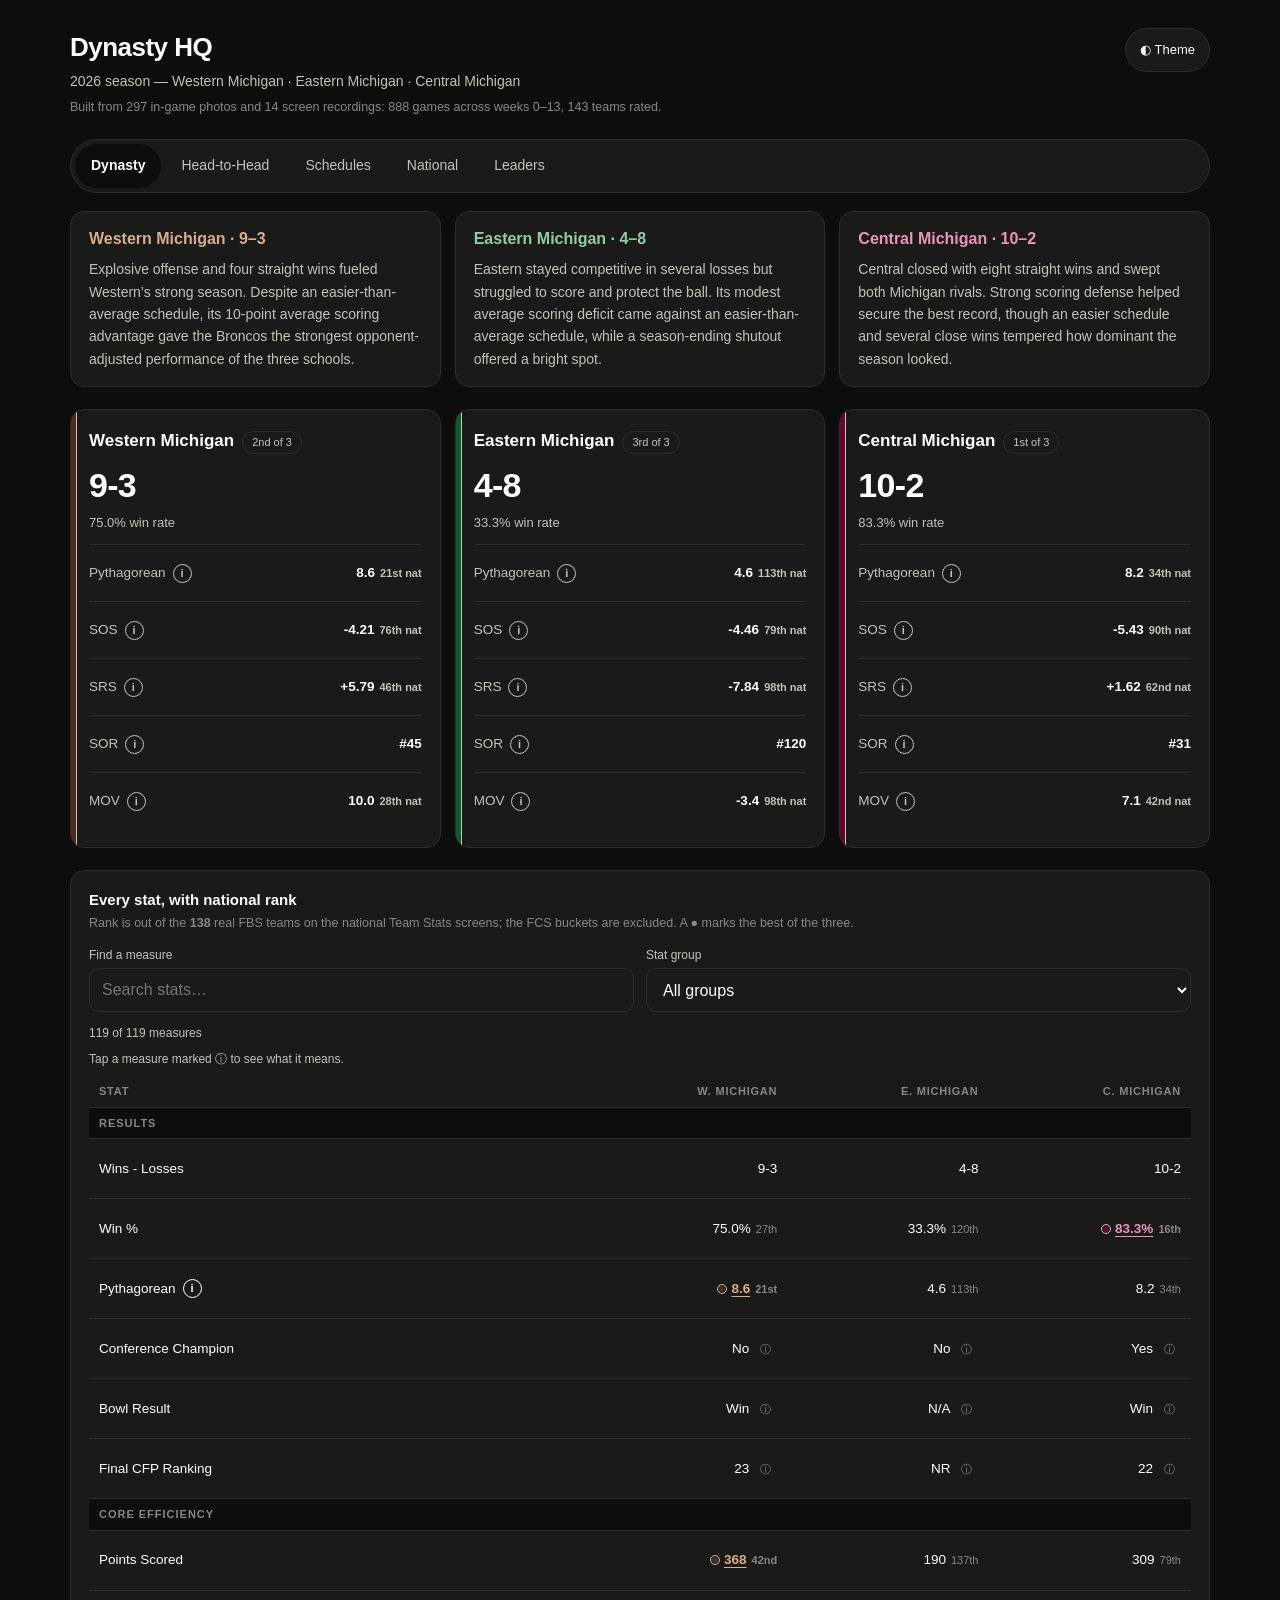
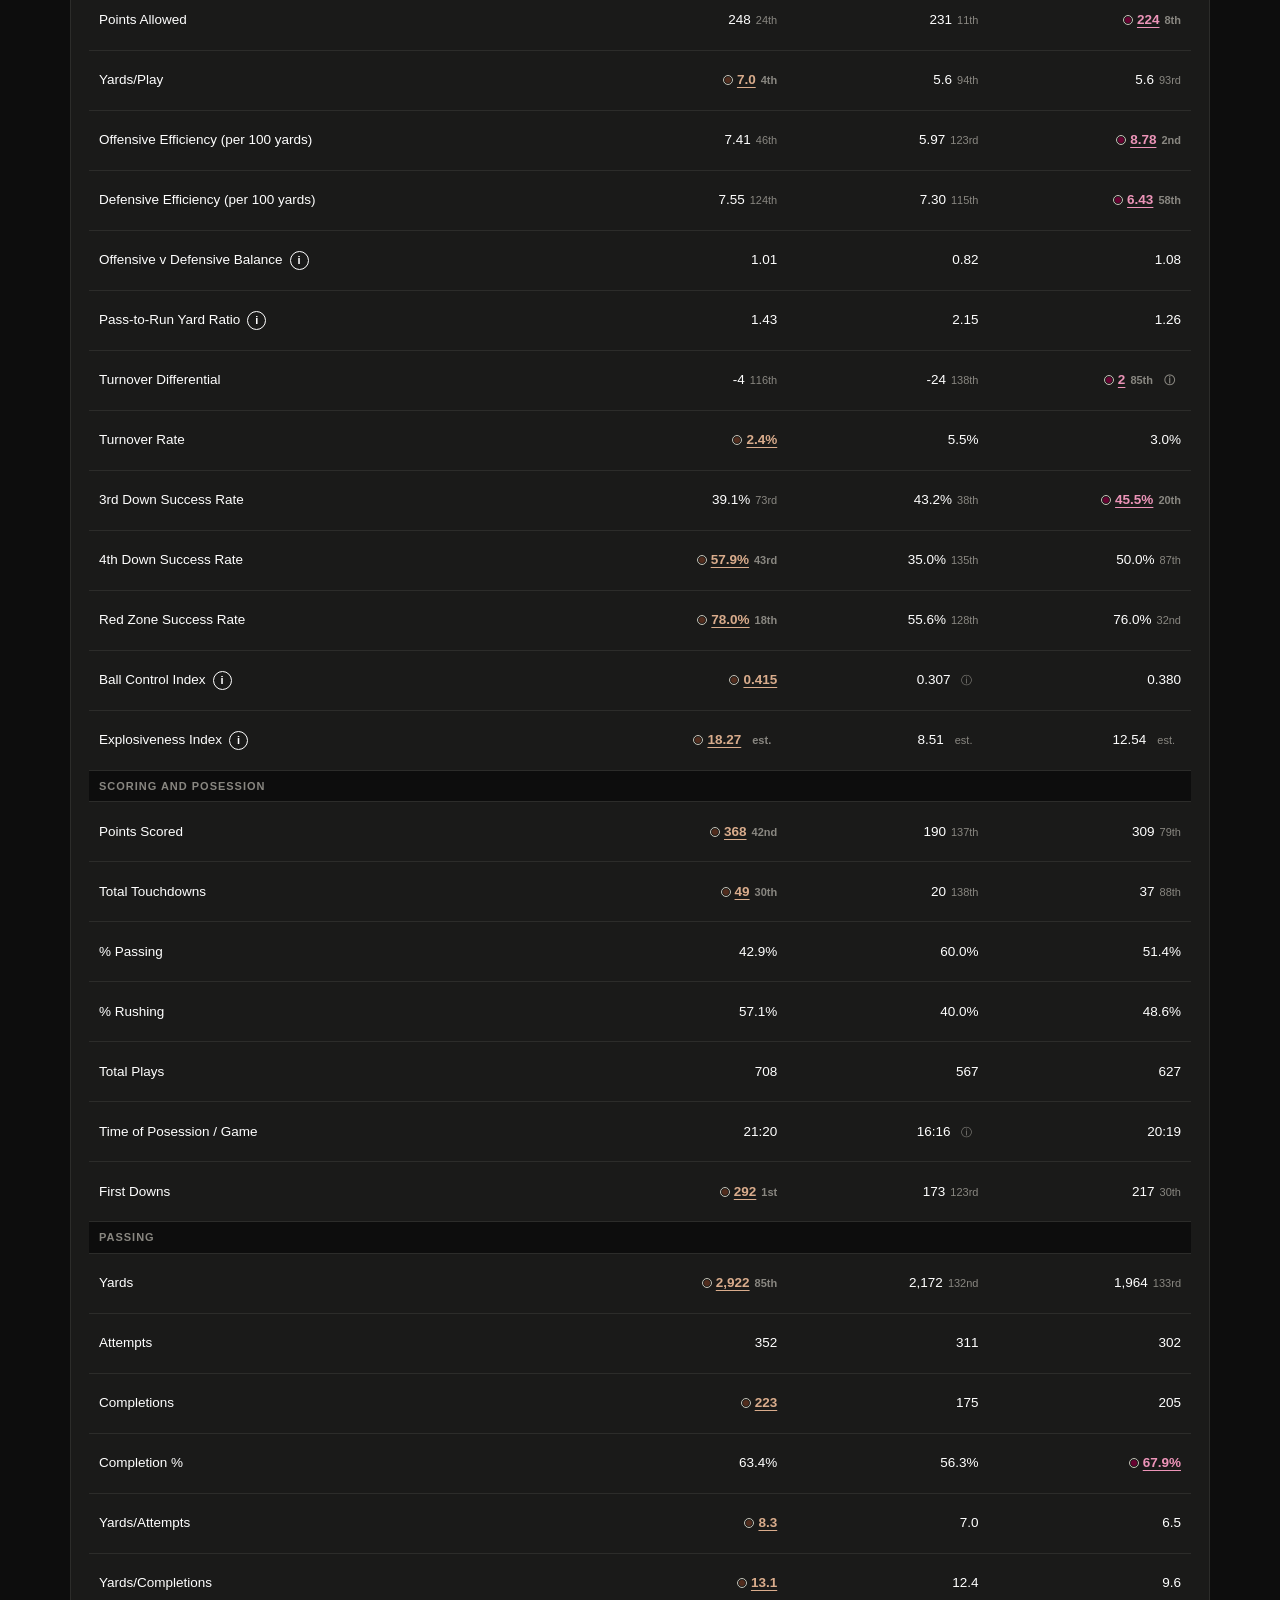
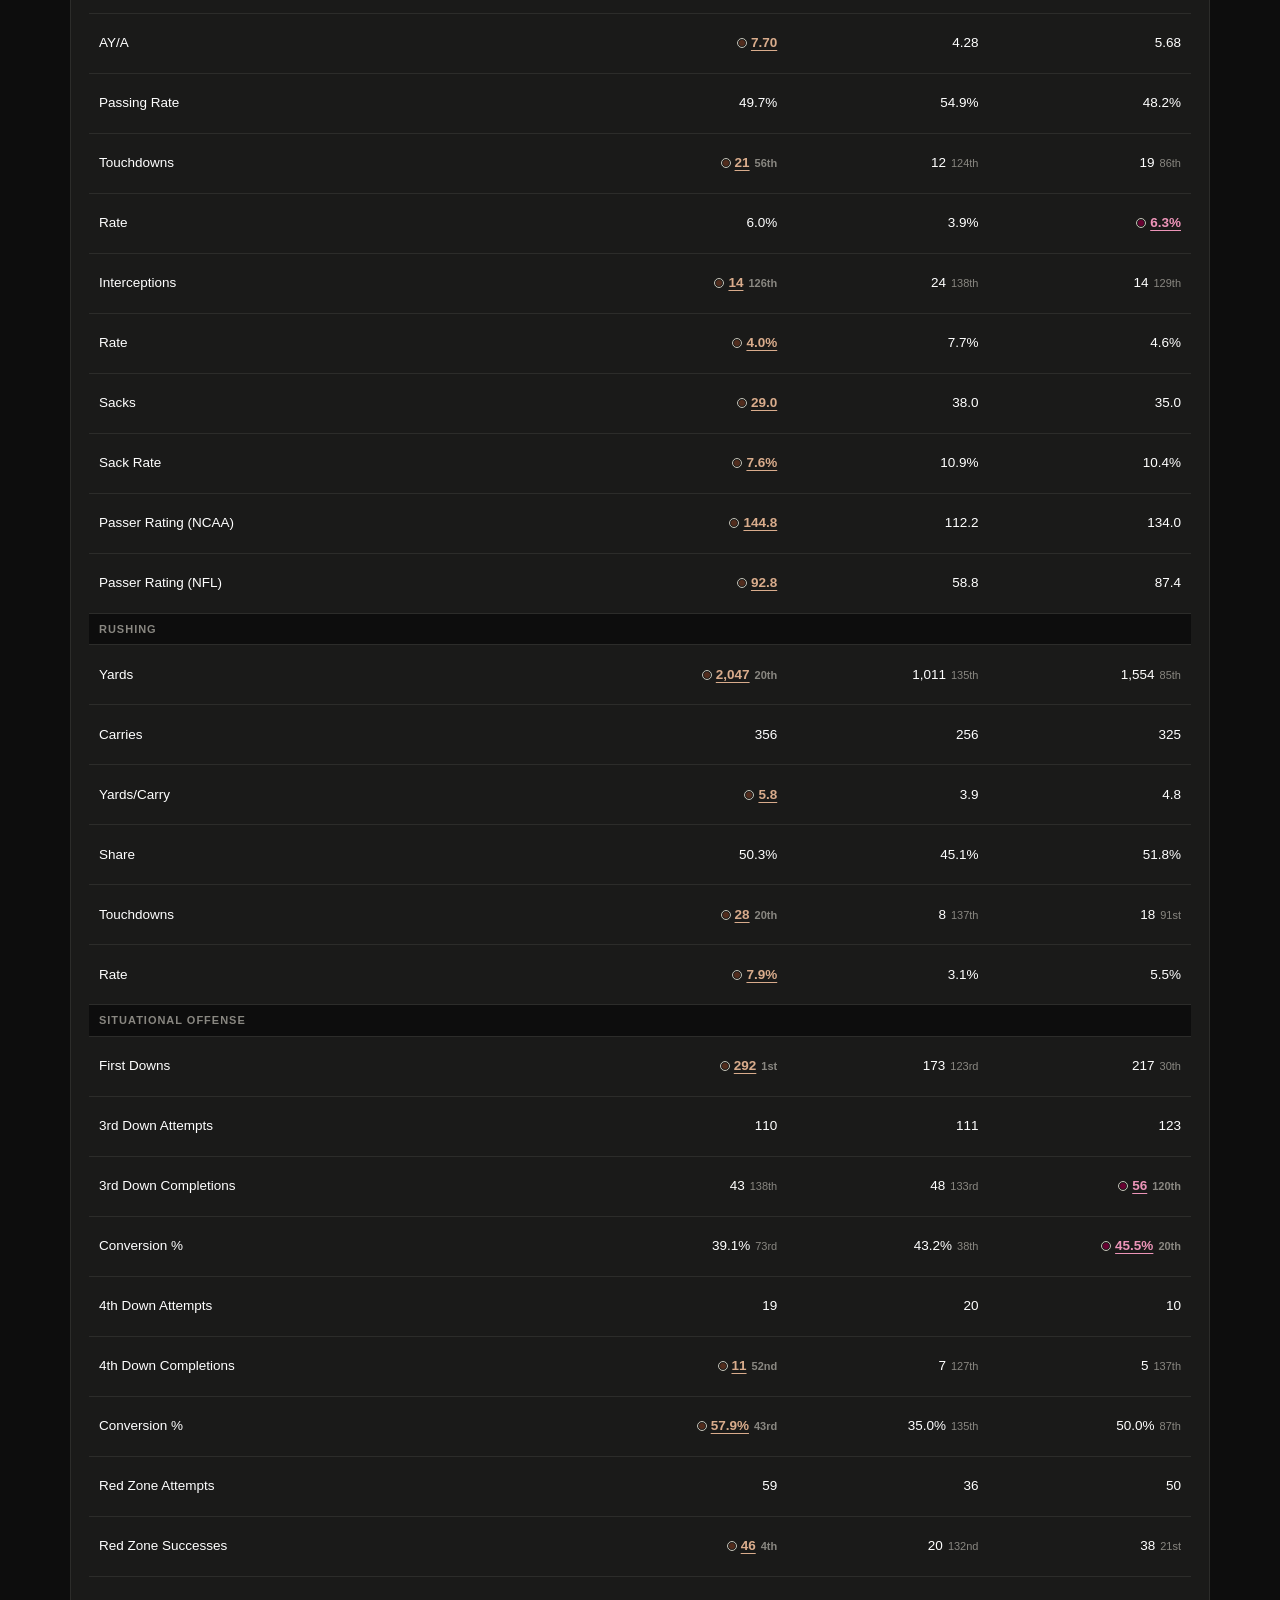
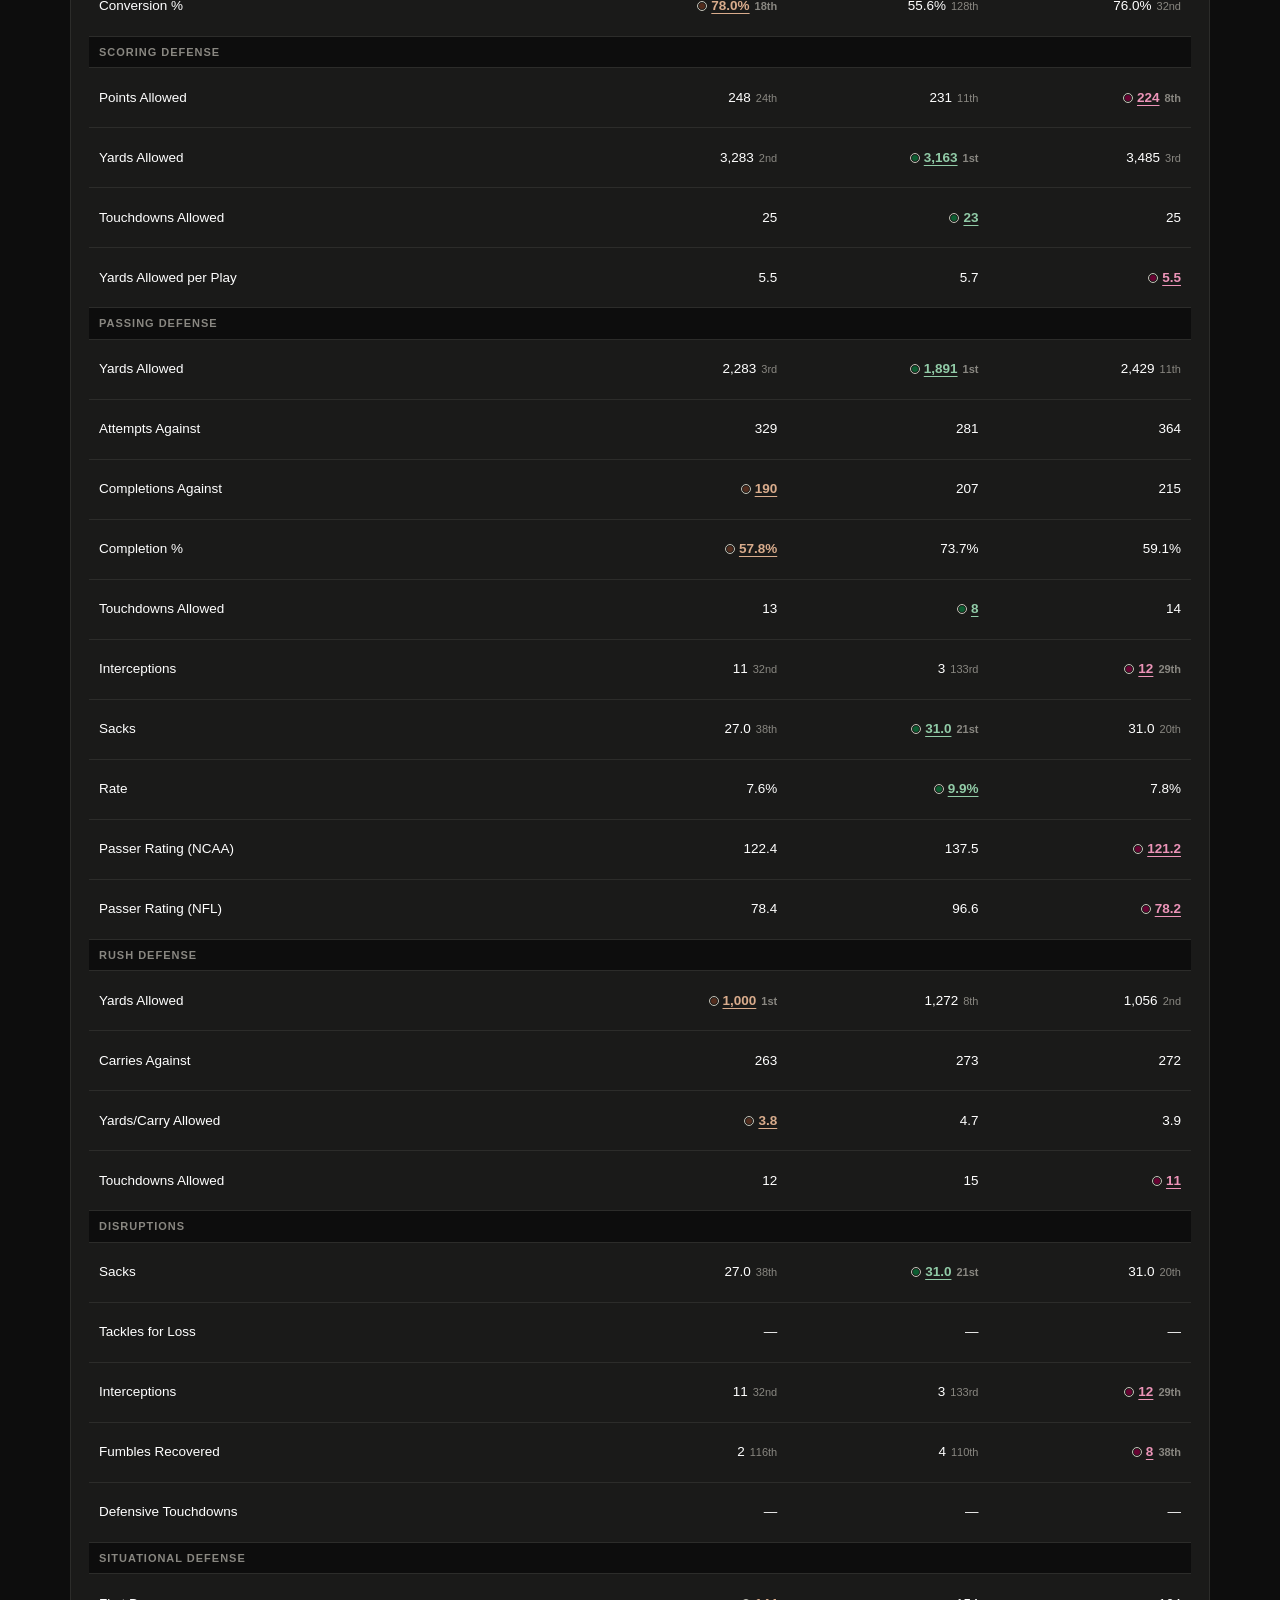
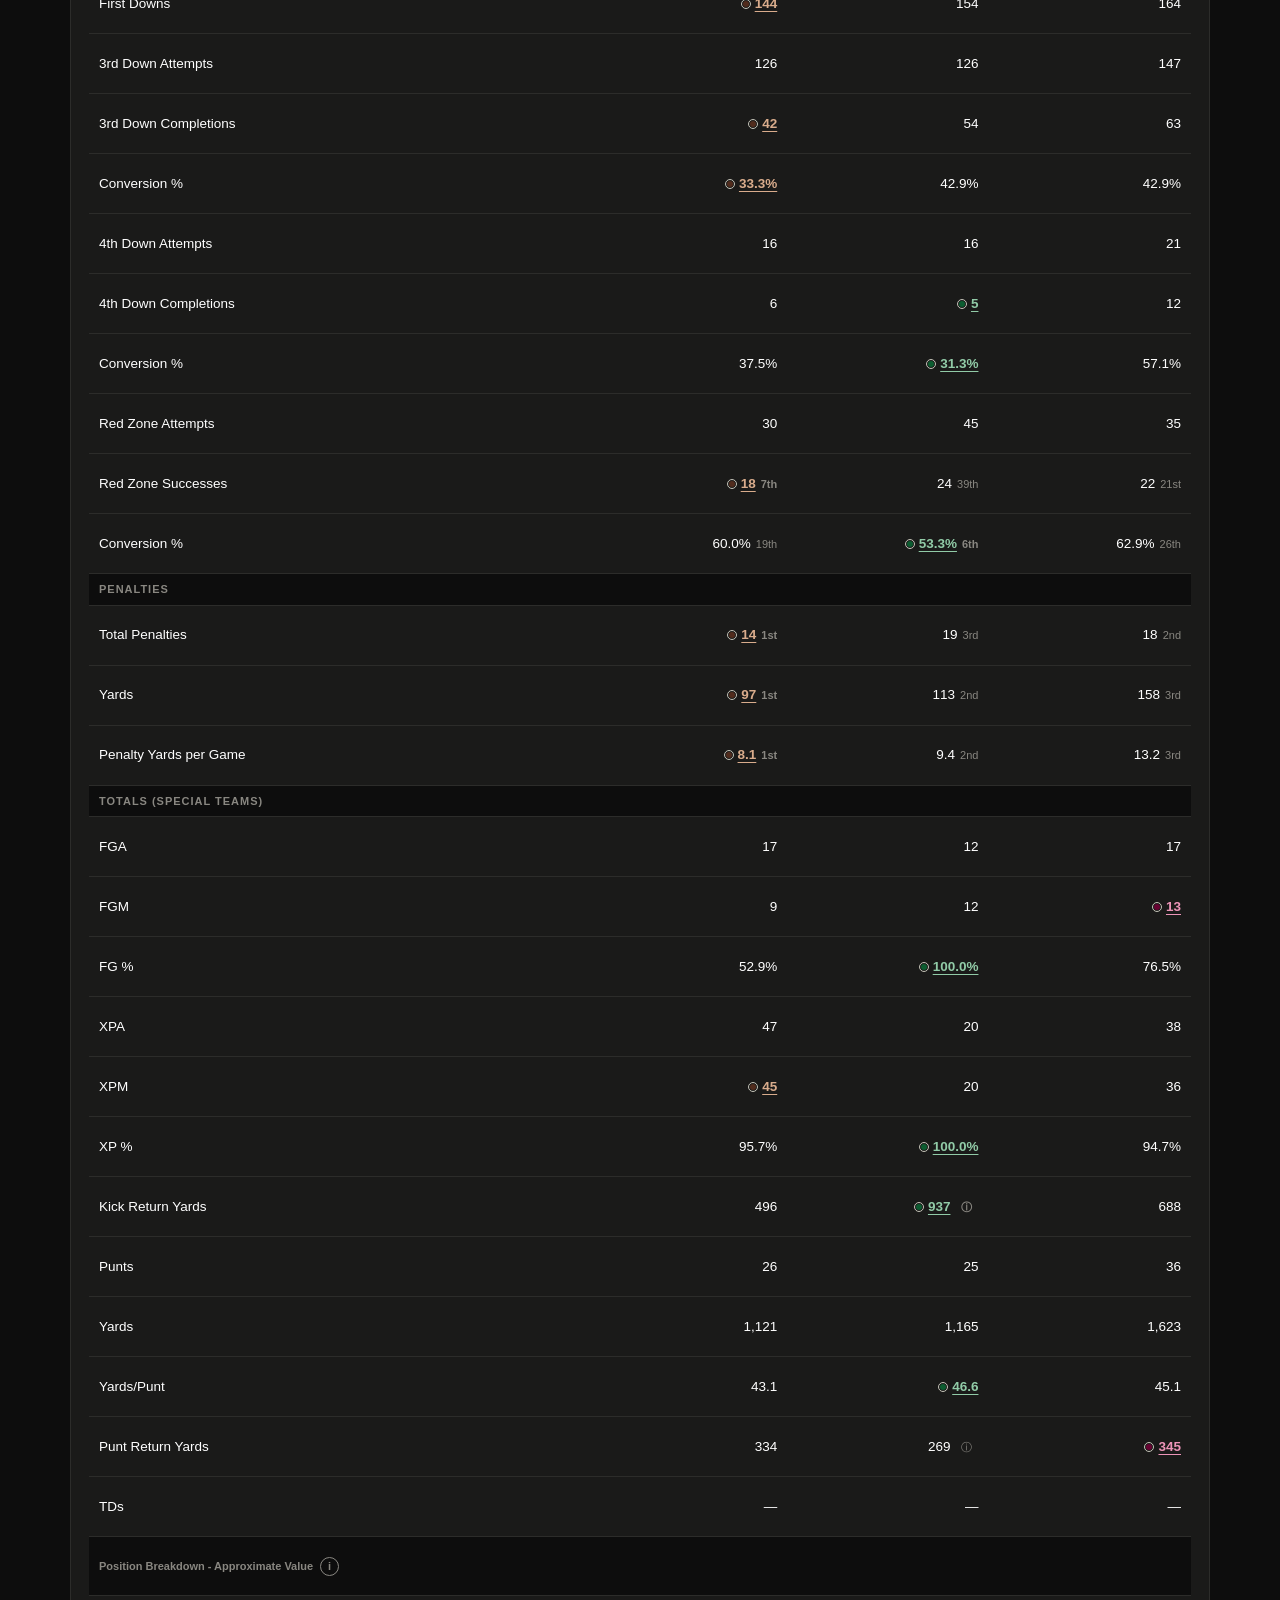
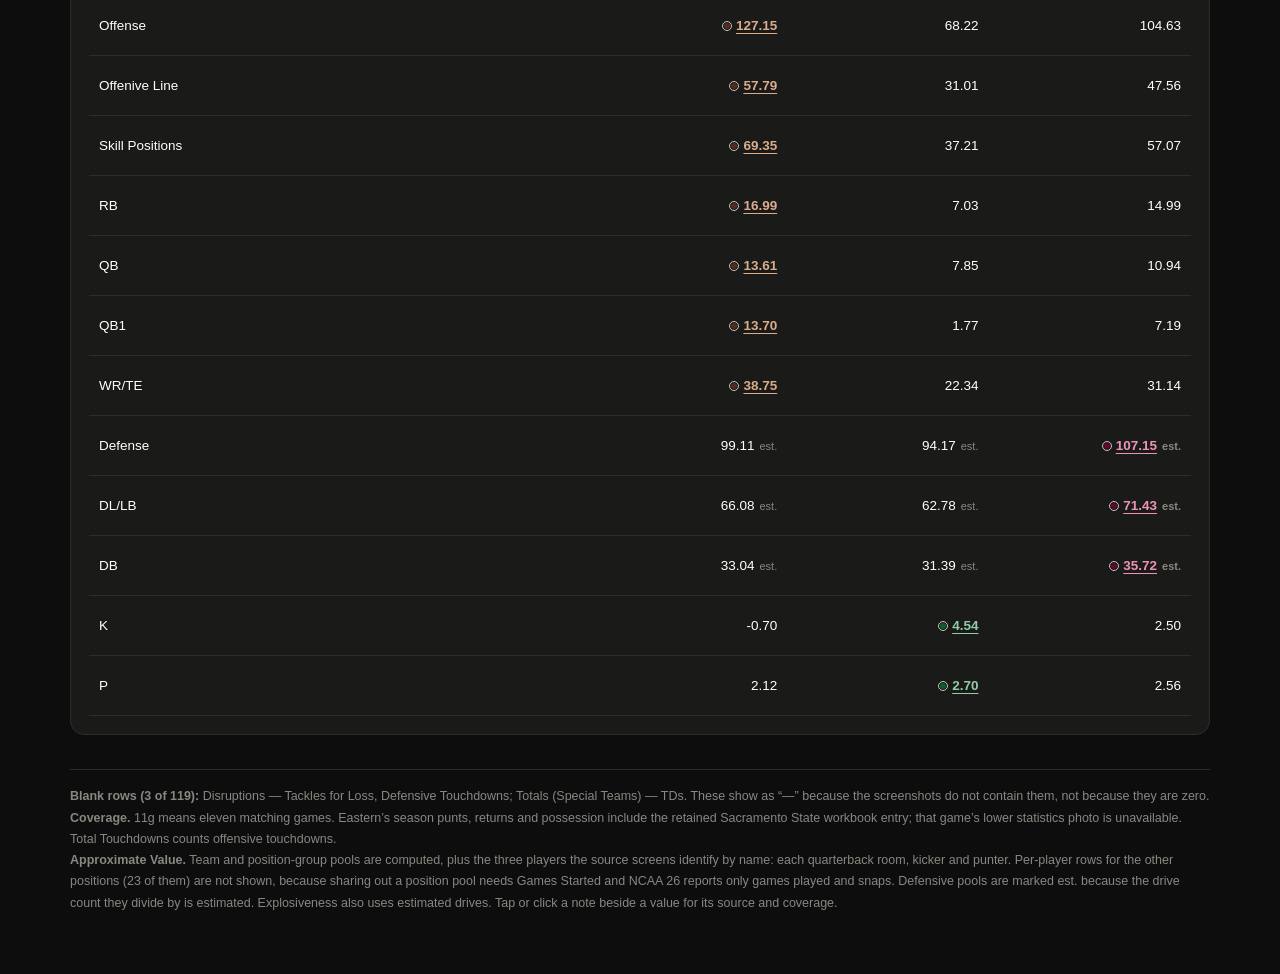
==== index.html @ 4049d06e "Transcribe the rushing leaderboard 400 players, the same cap the defensive list hits, ending at F.Me" ====
<!doctype html>
<html lang="en" data-theme="dark">
<head>
<meta charset="utf-8">
<meta name="viewport" content="width=device-width, initial-scale=1">
<meta name="robots" content="noindex, nofollow">
<title>Dynasty HQ — 2026</title>
<style>
:root{
  --s1:#512C1D; --s2:#0C5C30; --s3:#670231;
  --s1-text:#6F3E29; --s2-text:#17613D; --s3-text:#8A164A;
  --s1-soft:#ede3df; --s2-soft:#dcece2; --s3-soft:#eedde5;
  --surface:#fcfcfb; --plane:#f9f9f7; --ink:#0b0b0b; --ink2:#52514e;
  --muted:#898781; --grid:#e1e0d9; --axis:#c3c2b7; --win:#1baf7a; --loss:#d0402a;
  --radius:14px;
}
:root[data-theme="dark"]{
  --s1:#512C1D; --s2:#0C5C30; --s3:#670231;
  --s1-text:#D9AC8C; --s2-text:#91CBA7; --s3-text:#EC94B8;
  --s1-soft:#2f211c; --s2-soft:#142b1e; --s3-soft:#301322;
  --surface:#1a1a19; --plane:#0d0d0d; --ink:#ffffff; --ink2:#c3c2b7;
  --muted:#898781; --grid:#2c2c2a; --axis:#383835; --win:#31c98f; --loss:#e4614a;
}
*{box-sizing:border-box}
body{margin:0;background:var(--plane);color:var(--ink);
  font:15px/1.5 -apple-system,BlinkMacSystemFont,"Segoe UI",Roboto,Helvetica,Arial,sans-serif;
  -webkit-font-smoothing:antialiased}
.wrap{max-width:1180px;margin:0 auto;padding:28px 20px 60px}
h1{font-size:26px;margin:0 0 4px;letter-spacing:-.02em}
.sub{color:var(--ink2);font-size:14px;margin:0 0 2px}
.prov{color:var(--muted);font-size:12.5px;margin:6px 0 0}
.topbar{display:flex;justify-content:space-between;align-items:flex-start;gap:16px;flex-wrap:wrap}
button{font:inherit;color:inherit;cursor:pointer;background:none;border:none}
.ghost{border:1px solid var(--grid);background:var(--surface);border-radius:999px;
  padding:7px 14px;font-size:13px}
.ghost:hover{border-color:var(--axis)}
.tabs{display:flex;gap:4px;background:var(--surface);border:1px solid var(--grid);
  border-radius:999px;padding:4px;margin:22px 0 18px;overflow-x:auto}
.tab{padding:8px 16px;border-radius:999px;font-size:14px;color:var(--ink2);white-space:nowrap}
.tab.on{background:var(--plane);color:var(--ink);font-weight:600;box-shadow:0 1px 2px rgba(0,0,0,.12)}
.seg{display:inline-flex;gap:2px;background:var(--surface);border:1px solid var(--grid);
  border-radius:10px;padding:3px;flex-wrap:wrap}
.seg button{padding:6px 12px;border-radius:7px;font-size:13px;color:var(--ink2)}
.seg button.on{background:var(--plane);color:var(--ink);font-weight:600}
.row{display:flex;gap:12px;align-items:center;flex-wrap:wrap;margin-bottom:16px}
.lbl{font-size:11px;letter-spacing:.09em;text-transform:uppercase;color:var(--muted)}
select,input[type=search]{font:inherit;background:var(--surface);color:var(--ink);
  border:1px solid var(--grid);border-radius:10px;padding:8px 12px;max-width:100%}
.card{background:var(--surface);border:1px solid var(--grid);border-radius:var(--radius);
  padding:18px;position:relative;overflow:hidden}
/* overflow:hidden clips the accent bar to the rounded corners, but it also traps
   position:sticky inside the card. Cards with no accent bar opt out so their
   table header can stick to the viewport while the page scrolls. */
.card.open{overflow:visible}
.cards{display:grid;grid-template-columns:repeat(3,1fr);gap:14px;margin-bottom:22px}
.accent{position:absolute;left:0;top:0;bottom:0;width:4px}
.who{display:flex;align-items:baseline;gap:8px;flex-wrap:wrap;margin-bottom:2px}
.nm{font-weight:700;font-size:17px}
.school{color:var(--muted);font-size:13px}
.rec{font-size:34px;font-weight:700;letter-spacing:-.02em;margin:6px 0 2px}
.wr{color:var(--ink2);font-size:13px;margin-bottom:12px}
.mini{display:flex;justify-content:space-between;align-items:center;gap:10px;padding:6px 0;
  border-top:1px solid var(--grid);font-size:13.5px}
.mini span:first-child{color:var(--ink2)}
.mini b{font-variant-numeric:tabular-nums;font-weight:600}
.pill{font-size:11px;border:1px solid var(--grid);border-radius:999px;padding:2px 9px;color:var(--ink2)}
table{width:100%;border-collapse:collapse;font-size:13.5px}
th,td{padding:7px 10px;text-align:right;border-bottom:1px solid var(--grid);
  font-variant-numeric:tabular-nums;white-space:nowrap}
th{color:var(--muted);font-weight:600;font-size:11px;letter-spacing:.07em;text-transform:uppercase;
  position:sticky;top:0;background:var(--surface);z-index:1;cursor:default}
th.sortable{cursor:pointer} th.sortable:hover{color:var(--ink)}
td:first-child,th:first-child{text-align:left;white-space:normal}
.lft{text-align:left!important}
.sec td{background:var(--plane);font-weight:700;font-size:11px;letter-spacing:.09em;
  text-transform:uppercase;color:var(--muted);text-align:left}
#leadtable tbody tr:not(.sec)>td{height:60px;vertical-align:middle}
.best{font-weight:700}
.best-value{font-weight:700;text-decoration:underline;text-underline-offset:3px}
.dot{display:inline-block;width:6px;height:6px;border-radius:50%;margin-right:6px;vertical-align:1px}
.rk{color:var(--muted);font-size:11px;margin-left:5px;font-variant-numeric:tabular-nums}
.scroll{overflow-x:auto;-webkit-overflow-scrolling:touch}
.tall{max-height:640px;overflow:auto}
/* The all-stats table flows down the page rather than scrolling in a box.
   Being a scroll container would pin its sticky header to the box instead of
   the viewport, so it only becomes one at phone width, where the sticky first
   column needs the horizontal scroll more than the header needs to stay put. */
.flow{overflow:visible}
.legend{display:flex;gap:16px;flex-wrap:wrap;margin:2px 0 14px;font-size:13px;color:var(--ink2)}
.legend i{display:inline-block;width:10px;height:10px;border-radius:3px;margin-right:6px}
.two{display:grid;grid-template-columns:1.15fr .85fr;gap:14px}
.h2{font-size:15px;font-weight:700;margin:0 0 2px}
.note{color:var(--muted);font-size:12.5px;margin:0 0 14px}
.sched{display:grid;grid-template-columns:repeat(3,1fr);gap:14px}
.gm{display:grid;grid-template-columns:26px 20px 1fr auto;gap:8px;align-items:center;
  padding:7px 0;border-top:1px solid var(--grid);font-size:13.5px}
.gm .wk{color:var(--muted);font-size:11.5px;font-variant-numeric:tabular-nums}
.gm .st{font-weight:700;font-size:12px}
.gm .op{overflow:hidden;text-overflow:ellipsis;white-space:nowrap}
.gm .sc{font-variant-numeric:tabular-nums;color:var(--ink2);font-size:13px}
.W{color:var(--win)} .L{color:var(--loss)}
.me{background:var(--plane)}
.me td:first-child{font-weight:700}
.tt{position:fixed;pointer-events:none;background:var(--surface);color:var(--ink);
  border:1px solid var(--axis);border-radius:9px;padding:8px 11px;font-size:12.5px;
  box-shadow:0 6px 22px rgba(0,0,0,.24);opacity:0;transition:opacity .12s;z-index:50;max-width:260px}
.tt.on{opacity:1}
.tt-h{font-weight:700;margin-bottom:3px}
foot,.foot{display:block;color:var(--muted);font-size:12.5px;line-height:1.7;
  margin-top:34px;padding-top:16px;border-top:1px solid var(--grid)}
.hide{display:none!important}
/* Readable labels carry meaning; exact school colors identify accents and charts. */
.dot,.legend i{outline:1px solid var(--ink2);outline-offset:1px}
.accent{width:6px;border-right:1px solid var(--ink2)}
.cards>*,.two>*,.sched>*,.row>*{min-width:0}
button,select,input[type=search]{min-height:44px}
button:focus-visible,select:focus-visible,input:focus-visible,[tabindex]:focus-visible{
  outline:3px solid var(--ink2);outline-offset:3px}
.measure-help{display:inline-flex;align-items:center;gap:7px;text-align:left;
  padding:4px 0;white-space:normal;color:inherit;line-height:1.35}
.measure-help::after{content:'i';display:inline-grid;place-items:center;flex:0 0 17px;
  width:17px;height:17px;border:1px solid currentColor;border-radius:50%;
  font-size:11px;font-style:normal;font-weight:600;text-transform:none;letter-spacing:0}
.measure-help:hover{text-decoration:underline;text-underline-offset:4px}
.stat-controls{display:grid;grid-template-columns:minmax(0,1fr) minmax(0,1fr);gap:12px;margin-bottom:12px}
.stat-controls label{display:grid;gap:4px;font-size:12px;color:var(--ink2)}
.stat-controls input,.stat-controls select{width:100%;font-size:16px}
.table-hint{font-size:12px;color:var(--ink2);margin:8px 0}
.swipe-hint{display:none}
.scroll{max-width:100%;overscroll-behavior-x:contain}
.sort-button{padding:0;font:inherit;letter-spacing:inherit;text-transform:inherit}
.sort-help{display:inline-flex;align-items:center;gap:8px}
.sort-help .measure-help{padding:0 3px}
.sort-help .measure-help::after{margin:0}
dialog{color:var(--ink);background:var(--surface);border:1px solid var(--axis);border-radius:18px;
  padding:24px;width:min(580px,calc(100% - 28px));max-height:calc(100dvh - 32px);overflow:auto;
  box-shadow:0 18px 70px #0008}
dialog::backdrop{background:#0009}
.dialog-head{display:flex;align-items:start;justify-content:space-between;gap:16px}
.dialog-head h2{font-size:22px;line-height:1.2;margin:8px 0 16px}
.dialog-close{min-width:44px;flex-shrink:0;border:1px solid var(--grid);border-radius:50%;font-size:24px}
.dialog-detail{color:var(--ink2)}
body.dialog-open{overflow:hidden}
.empty-state{text-align:left;padding:20px;color:var(--ink2)}
@media (max-width:900px){
  .cards{grid-template-columns:1fr} .two{grid-template-columns:1fr} .sched{grid-template-columns:1fr}
}
@media (max-width:640px){
  .wrap{padding:20px 14px 48px} h1{font-size:22px}
  .tabs{width:100%} .tab{flex:1;text-align:center;padding:8px 10px}
  table{font-size:12.5px} th,td{padding:6px 7px}
  .flow{overflow-x:auto;-webkit-overflow-scrolling:touch}
  td:first-child,th:first-child{position:sticky;left:0;background:var(--surface);z-index:2}
  .sec td:first-child{background:var(--plane)}
  .wrap{padding:16px 12px 36px}
  .swipe-hint{display:block}
  .tabs{position:sticky;top:0;z-index:10;display:grid;grid-template-columns:repeat(5,minmax(0,1fr));
    border-radius:14px;overflow:visible;gap:2px;margin:16px 0}
  .tab{padding:6px 3px;font-size:12px;white-space:normal;border-radius:10px;line-height:1.2}
  .card{padding:14px}
  .cards{gap:10px;margin-bottom:16px}
  .cards .card{display:grid;grid-template-columns:1fr auto;column-gap:12px}
  .cards .who{grid-column:1}.cards .rec{grid-column:2;grid-row:1 / 3;margin:0;font-size:30px}
  .cards .wr{grid-column:1;margin:0 0 8px}
  .cards .card-metrics{grid-column:1 / -1;display:grid;grid-template-columns:1fr 1fr;gap:0 16px}
  .cards .mini{padding:2px 0 8px;align-items:flex-start;flex-direction:column;gap:0}
  .cards .mini .measure-help{min-height:36px}
  .stat-controls{grid-template-columns:1fr}
  .flow{overflow:visible}
  #leadtable,#leadtable tbody{display:block}
  #leadtable thead{position:absolute;width:1px;height:1px;overflow:hidden;clip-path:inset(50%)}
  #leadtable tr{display:grid;grid-template-columns:repeat(3,minmax(0,1fr));border-bottom:1px solid var(--grid);padding:8px 0}
  #leadtable td{position:static;min-width:0;white-space:normal;overflow-wrap:anywhere;
    border:0;text-align:center;padding:4px 3px;font-size:14px}
  #leadtable td:first-child{grid-column:1 / -1;text-align:left;font-weight:600;font-size:14px}
  #leadtable tbody tr:not(.sec){grid-template-rows:minmax(56px,auto) minmax(96px,auto)}
  #leadtable tbody tr:not(.sec)>td{height:auto}
  #leadtable tbody tr:not(.sec)>td:first-child{display:flex;align-items:center}
  #leadtable td[data-team]::before{content:attr(data-team);display:block;font-size:10px;
    font-weight:400;color:var(--ink2);margin-bottom:5px}
  #leadtable .sec{margin-top:12px;padding:8px;background:var(--plane);border-radius:8px}
  #leadtable .sec td{font-size:11px;background:transparent}
  #leadtable .rk{display:inline-block}
  .row select,.row input[type=search]{width:100%;font-size:16px;min-width:0!important}
  .scroll th:first-child,.scroll td:first-child{min-width:110px;max-width:150px}
  .scroll thead th:first-child{z-index:3}
  .gm{grid-template-columns:30px 18px minmax(0,1fr) auto;gap:6px;min-height:44px}
  .gm .op{white-space:normal;overflow:visible}
  .legend{gap:10px;font-size:12px}
  #bars svg,#radar svg{display:block;max-width:100%;height:auto}
  dialog{padding:18px;margin:auto}
}
/* Season summaries */
.season-summaries{display:grid;grid-template-columns:repeat(3,minmax(0,1fr));gap:14px;margin-bottom:22px}
.season-summary{padding:16px 18px;background:var(--surface);border:1px solid var(--grid);border-radius:var(--radius)}
.season-summary h2{font-size:16px;line-height:1.4;margin:0 0 8px;color:var(--summary-color)}
.season-summary p{font-size:14px;line-height:1.6;margin:0;color:var(--ink2)}
@media(max-width:800px){.season-summaries{grid-template-columns:1fr;gap:10px;margin-bottom:16px}}
</style>
</head>
<body>
<div class="wrap">

  <div class="topbar">
    <div>
      <h1>Dynasty HQ</h1>
      <p class="sub" id="sub"></p>
      <p class="prov" id="prov"></p>
    </div>
    <button class="ghost" id="theme">◐ Theme</button>
  </div>

  <div class="tabs" id="tabs">
    <button class="tab on" data-v="dynasty">Dynasty</button>
    <button class="tab" data-v="h2h">Head-to-Head</button>
    <button class="tab" data-v="sched">Schedules</button>
    <button class="tab" data-v="national">National</button>
    <button class="tab" data-v="leaders">Leaders</button>
  </div>

  <section id="v-dynasty">
    <div class="season-summaries" aria-label="Season summaries">
      <article class="season-summary" data-team="W. Michigan" style="--summary-color:var(--s1-text)">
        <h2>Western Michigan · 9–3</h2>
        <p>Explosive offense and four straight wins fueled Western’s strong season. Despite an easier-than-average schedule, its 10-point average scoring advantage gave the Broncos the strongest opponent-adjusted performance of the three schools.</p>
      </article>
      <article class="season-summary" data-team="E. Michigan" style="--summary-color:var(--s2-text)">
        <h2>Eastern Michigan · 4–8</h2>
        <p>Eastern stayed competitive in several losses but struggled to score and protect the ball. Its modest average scoring deficit came against an easier-than-average schedule, while a season-ending shutout offered a bright spot.</p>
      </article>
      <article class="season-summary" data-team="C. Michigan" style="--summary-color:var(--s3-text)">
        <h2>Central Michigan · 10–2</h2>
        <p>Central closed with eight straight wins and swept both Michigan rivals. Strong scoring defense helped secure the best record, though an easier schedule and several close wins tempered how dominant the season looked.</p>
      </article>
    </div>
    <div class="cards" id="cards"></div>
    <div class="card open">
      <p class="h2">Every stat, with national rank</p>
      <p class="note">Rank is out of the <b id="nteams"></b> real FBS teams on the national
        Team Stats screens; the FCS buckets are excluded. A ● marks the best of the three.</p>
      <div class="stat-controls">
        <label>Find a measure<input type="search" id="statsearch" placeholder="Search stats…"></label>
        <label>Stat group<select id="statgroup"><option value="">All groups</option></select></label>
      </div>
      <p class="table-hint" id="statcount" role="status" aria-live="polite"></p>
      <p class="table-hint">Tap a measure marked ⓘ to see what it means.</p>
      <div class="flow"><table id="leadtable" role="table" aria-label="Team stat comparison"></table></div>
    </div>
  </section>

  <section id="v-h2h" class="hide">
    <div class="row">
      <label class="lbl" for="h2hpick">Stat</label>
      <select id="h2hpick"></select>
      <button class="ghost" id="h2h-help" type="button">About this measure ⓘ</button>
    </div>
    <div class="two">
      <div class="card">
        <p class="h2" id="h2h-title"></p>
        <p class="note" id="h2h-note"></p>
        <div class="legend" id="h2h-legend"></div>
        <div id="bars"></div>
      </div>
      <div class="card">
        <p class="h2">Team profile</p>
        <p class="note">Eight core measures, each scaled against the other two.
          Lower-is-better axes are inverted, so a bigger shape is a better team.</p>
        <div id="radar"></div>
      </div>
    </div>
  </section>

  <section id="v-sched" class="hide">
    <div class="sched" id="scheds"></div>
  </section>

  <section id="v-national" class="hide">
    <div class="card" style="margin-bottom:14px">
      <p class="h2">National ratings — every team</p>
      <p class="note" id="nat-note"></p>
      <div class="row">
        <input type="search" id="natsearch" aria-label="Filter national teams" placeholder="Filter teams…" style="min-width:200px">
        <span class="lbl" id="natcount"></span>
      </div>
      <p class="table-hint swipe-hint">Swipe the table sideways for more ratings. Tap an arrow to sort.</p>
      <div class="scroll tall" role="region" aria-label="National ratings" tabindex="0"><table id="nattable"></table></div>
    </div>
    <div class="card">
      <p class="h2">National top 10</p>
      <p class="note">Best ten teams in the country on any measure, from the same screens.</p>
      <div class="row"><label class="lbl" for="natpick">Stat</label><select id="natpick"></select></div>
      <div class="scroll" role="region" aria-label="National top ten" tabindex="0"><table id="nattop"></table></div>
    </div>
  </section>

  <section id="v-leaders" class="hide">
    <div class="card">
      <p class="h2">National player leaders</p>
      <p class="note" id="lead-note"></p>
      <div class="row" id="leadrow"><label class="lbl" for="leadpick">Category</label><select id="leadpick"></select></div>
      <p class="table-hint swipe-hint">Swipe the table sideways to see every stat.</p>
      <div class="scroll" role="region" aria-label="Player leaders" tabindex="0"><table id="leadtbl"></table></div>
    </div>
  </section>

  <div class="foot" id="foot"></div>
</div>

<div class="tt" id="tt"></div>
<dialog id="measure-dialog" aria-labelledby="measure-title" aria-describedby="measure-summary">
  <div class="dialog-head"><h2 id="measure-title"></h2><button class="dialog-close" id="measure-close" type="button" aria-label="Close explanation" autofocus>×</button></div>
  <p id="measure-summary"></p>
  <p class="dialog-detail" id="measure-detail"></p>
</dialog>

<script>
const DATA = {"season":"2026","teams":["W. Michigan","E. Michigan","C. Michigan"],"full":{"W. Michigan":"Western Michigan","E. Michigan":"Eastern Michigan","C. Michigan":"Central Michigan"},"canon":{"W. Michigan":"Western Michigan","E. Michigan":"Eastern Michigan","C. Michigan":"Central Michigan"},"statMeta":[{"group":"Results","name":"Wins - Losses","key":"record","fmt":"record","higherBetter":null,"pick":"Wins - Losses"},{"group":"Results","name":"Win %","key":"winpct","fmt":"pct","higherBetter":true,"pick":"Win %"},{"group":"Results","name":"Pythagorean","key":"pyth","fmt":"num1","higherBetter":true,"pick":"Pythagorean"},{"group":"Results","name":"Conference Champion","key":"confchamp","fmt":"text","higherBetter":null,"pick":"Conference Champion"},{"group":"Results","name":"Bowl Result","key":"bowl","fmt":"text","higherBetter":null,"pick":"Bowl Result"},{"group":"Results","name":"Final CFP Ranking","key":"cfp","fmt":"text","higherBetter":null,"pick":"Final CFP Ranking"},{"group":"Results","name":"SOS","key":"sos","fmt":"signed2","higherBetter":true,"pick":"SOS","hide":true},{"key":"sor","name":"SOR","group":"Results","fmt":"rank","higherBetter":false,"pick":"SOR · Strength of Record","hide":true},{"group":"Results","name":"SRS","key":"srs","fmt":"signed2","higherBetter":true,"pick":"SRS","hide":true},{"group":"Results","name":"MOV","key":"mov","fmt":"num1","higherBetter":true,"pick":"MOV","hide":true},{"group":"Core Efficiency","name":"Points Scored","key":"pts","fmt":"int","higherBetter":true,"pick":"Points Scored"},{"group":"Core Efficiency","name":"Points Allowed","key":"ptsa","fmt":"int","higherBetter":false,"pick":"Points Allowed"},{"group":"Core Efficiency","name":"Yards/Play","key":"ypp","fmt":"num1","higherBetter":true,"pick":"Yards/Play"},{"group":"Core Efficiency","name":"Offensive Efficiency (per 100 yards)","key":"oeff","fmt":"num2","higherBetter":true,"pick":"Offensive Efficiency (per 100 yards)"},{"group":"Core Efficiency","name":"Defensive Efficiency (per 100 yards)","key":"deff","fmt":"num2","higherBetter":false,"pick":"Defensive Efficiency (per 100 yards)"},{"group":"Core Efficiency","name":"Offensive v Defensive Balance","key":"balance","fmt":"num2","higherBetter":null,"pick":"Offensive v Defensive Balance"},{"group":"Core Efficiency","name":"Pass-to-Run Yard Ratio","key":"p2r","fmt":"num2","higherBetter":null,"pick":"Pass-to-Run Yard Ratio"},{"group":"Core Efficiency","name":"Turnover Differential","key":"todiff","fmt":"int","higherBetter":true,"pick":"Turnover Differential"},{"group":"Core Efficiency","name":"Turnover Rate","key":"torate","fmt":"pct","higherBetter":false,"pick":"Turnover Rate"},{"group":"Core Efficiency","name":"3rd Down Success Rate","key":"d3rate","fmt":"pct","higherBetter":true,"pick":"3rd Down Success Rate"},{"group":"Core Efficiency","name":"4th Down Success Rate","key":"d4rate","fmt":"pct","higherBetter":true,"pick":"4th Down Success Rate"},{"group":"Core Efficiency","name":"Red Zone Success Rate","key":"rzrate","fmt":"pct","higherBetter":true,"pick":"Red Zone Success Rate"},{"group":"Core Efficiency","name":"Ball Control Index","key":"bci","fmt":"num3","higherBetter":true,"pick":"Ball Control Index"},{"group":"Core Efficiency","name":"Explosiveness Index","key":"explo","fmt":"num2","higherBetter":true,"pick":"Explosiveness Index"},{"group":"Scoring and Posession","name":"Points Scored","key":"pts2","fmt":"int","higherBetter":true,"pick":"Points Scored"},{"group":"Scoring and Posession","name":"Total Touchdowns","key":"ttd","fmt":"int","higherBetter":true,"pick":"Total Touchdowns"},{"group":"Scoring and Posession","name":"% Passing","key":"pctpass","fmt":"pct","higherBetter":null,"pick":"% Passing"},{"group":"Scoring and Posession","name":"% Rushing","key":"pctrush","fmt":"pct","higherBetter":null,"pick":"% Rushing"},{"group":"Scoring and Posession","name":"Total Plays","key":"plays","fmt":"int","higherBetter":null,"pick":"Total Plays"},{"group":"Scoring and Posession","name":"Time of Posession / Game","key":"toppg","fmt":"mmss","higherBetter":null,"pick":"Time of Posession / Game"},{"group":"Scoring and Posession","name":"First Downs","key":"fd","fmt":"int","higherBetter":true,"pick":"First Downs"},{"group":"Passing","name":"Yards","key":"pyds","fmt":"int","higherBetter":true,"pick":"Yards"},{"group":"Passing","name":"Attempts","key":"patt","fmt":"int","higherBetter":null,"pick":"Attempts"},{"group":"Passing","name":"Completions","key":"pcomp","fmt":"int","higherBetter":true,"pick":"Completions"},{"group":"Passing","name":"Completion %","key":"pcpct","fmt":"pct","higherBetter":true,"pick":"Completion %"},{"group":"Passing","name":"Yards/Attempts","key":"ypa","fmt":"num1","higherBetter":true,"pick":"Yards/Attempts"},{"group":"Passing","name":"Yards/Completions","key":"ypc_pass","fmt":"num1","higherBetter":true,"pick":"Yards/Completions"},{"group":"Passing","name":"AY/A","key":"aya","fmt":"num2","higherBetter":true,"pick":"AY/A"},{"group":"Passing","name":"Passing Rate","key":"passrate","fmt":"pct","higherBetter":null,"pick":"Passing Rate"},{"group":"Passing","name":"Touchdowns","key":"ptd","fmt":"int","higherBetter":true,"pick":"Touchdowns"},{"group":"Passing","name":"Rate","key":"ptdrate","fmt":"pct","higherBetter":true,"pick":"Rate (TD)"},{"group":"Passing","name":"Interceptions","key":"pint","fmt":"int","higherBetter":false,"pick":"Interceptions"},{"group":"Passing","name":"Rate","key":"pintrate","fmt":"pct","higherBetter":false,"pick":"Rate (INT)"},{"group":"Passing","name":"Sacks","key":"sackstaken","fmt":"num1","higherBetter":false,"pick":"Sacks"},{"group":"Passing","name":"Sack Rate","key":"sacktakenrate","fmt":"pct","higherBetter":false,"pick":"Sack Rate"},{"group":"Passing","name":"Passer Rating (NCAA)","key":"ncaa","fmt":"num1","higherBetter":true,"pick":"Passer Rating (NCAA)"},{"group":"Passing","name":"Passer Rating (NFL)","key":"nfl","fmt":"num1","higherBetter":true,"pick":"Passer Rating (NFL)"},{"group":"Rushing","name":"Yards","key":"ryds","fmt":"int","higherBetter":true,"pick":"Yards"},{"group":"Rushing","name":"Carries","key":"car","fmt":"int","higherBetter":null,"pick":"Carries"},{"group":"Rushing","name":"Yards/Carry","key":"ypcar","fmt":"num1","higherBetter":true,"pick":"Yards/Carry"},{"group":"Rushing","name":"Share","key":"rushshare","fmt":"pct","higherBetter":null,"pick":"Share"},{"group":"Rushing","name":"Touchdowns","key":"rtd","fmt":"int","higherBetter":true,"pick":"Touchdowns"},{"group":"Rushing","name":"Rate","key":"rtdrate","fmt":"pct","higherBetter":true,"pick":"Rate"},{"group":"Situational Offense","name":"First Downs","key":"fd_so","fmt":"int","higherBetter":true,"pick":"First Downs"},{"group":"Situational Offense","name":"3rd Down Attempts","key":"d3a","fmt":"int","higherBetter":null,"pick":"3rd Down Attempts"},{"group":"Situational Offense","name":"3rd Down Completions","key":"d3c","fmt":"int","higherBetter":true,"pick":"3rd Down Completions"},{"group":"Situational Offense","name":"Conversion %","key":"d3pct","fmt":"pct","higherBetter":true,"pick":"Conversion % (3rd Down)"},{"group":"Situational Offense","name":"4th Down Attempts","key":"d4a","fmt":"int","higherBetter":null,"pick":"4th Down Attempts"},{"group":"Situational Offense","name":"4th Down Completions","key":"d4c","fmt":"int","higherBetter":true,"pick":"4th Down Completions"},{"group":"Situational Offense","name":"Conversion %","key":"d4pct","fmt":"pct","higherBetter":true,"pick":"Conversion % (4th Down)"},{"group":"Situational Offense","name":"Red Zone Attempts","key":"rza","fmt":"int","higherBetter":null,"pick":"Red Zone Attempts"},{"group":"Situational Offense","name":"Red Zone Successes","key":"rzs","fmt":"int","higherBetter":true,"pick":"Red Zone Successes"},{"group":"Situational Offense","name":"Conversion %","key":"rzpct","fmt":"pct","higherBetter":true,"pick":"Conversion % (Red Zone)"},{"group":"Scoring Defense","name":"Points Allowed","key":"ptsa2","fmt":"int","higherBetter":false,"pick":"Points Allowed"},{"group":"Scoring Defense","name":"Yards Allowed","key":"ydsa","fmt":"int","higherBetter":false,"pick":"Yards Allowed"},{"group":"Scoring Defense","name":"Touchdowns Allowed","key":"tda","fmt":"int","higherBetter":false,"pick":"Touchdowns Allowed"},{"group":"Scoring Defense","name":"Yards Allowed per Play","key":"yppa","fmt":"num1","higherBetter":false,"pick":"Yards Allowed per Play"},{"group":"Passing Defense","name":"Yards Allowed","key":"pydsa","fmt":"int","higherBetter":false,"pick":"Yards Allowed"},{"group":"Passing Defense","name":"Attempts Against","key":"patta","fmt":"int","higherBetter":null,"pick":"Attempts Against"},{"group":"Passing Defense","name":"Completions Against","key":"pcompa","fmt":"int","higherBetter":false,"pick":"Completions Against"},{"group":"Passing Defense","name":"Completion %","key":"pcpcta","fmt":"pct","higherBetter":false,"pick":"Completion %"},{"group":"Passing Defense","name":"Touchdowns Allowed","key":"ptda","fmt":"int","higherBetter":false,"pick":"Touchdowns Allowed"},{"group":"Passing Defense","name":"Interceptions","key":"dint","fmt":"int","higherBetter":true,"pick":"Interceptions"},{"group":"Passing Defense","name":"Sacks","key":"sacks","fmt":"num1","higherBetter":true,"pick":"Sacks"},{"group":"Passing Defense","name":"Rate","key":"sackrate","fmt":"pct","higherBetter":true,"pick":"Rate (Sack)"},{"group":"Passing Defense","name":"Passer Rating (NCAA)","key":"ncaaa","fmt":"num1","higherBetter":false,"pick":"Passer Rating (NCAA)"},{"group":"Passing Defense","name":"Passer Rating (NFL)","key":"nfla","fmt":"num1","higherBetter":false,"pick":"Passer Rating (NFL)"},{"group":"Rush Defense","name":"Yards Allowed","key":"rydsa","fmt":"int","higherBetter":false,"pick":"Yards Allowed"},{"group":"Rush Defense","name":"Carries Against","key":"cara","fmt":"int","higherBetter":null,"pick":"Carries Against"},{"group":"Rush Defense","name":"Yards/Carry Allowed","key":"ypcara","fmt":"num1","higherBetter":false,"pick":"Yards/Carry Allowed"},{"group":"Rush Defense","name":"Touchdowns Allowed","key":"rtda","fmt":"int","higherBetter":false,"pick":"Touchdowns Allowed"},{"group":"Disruptions","name":"Sacks","key":"sacks_d","fmt":"num1","higherBetter":true,"pick":"Sacks"},{"group":"Disruptions","name":"Tackles for Loss","key":"tfl","fmt":"int","higherBetter":true,"pick":"Tackles for Loss"},{"group":"Disruptions","name":"Interceptions","key":"dint2","fmt":"int","higherBetter":true,"pick":"Interceptions"},{"group":"Disruptions","name":"Fumbles Recovered","key":"fumrec","fmt":"int","higherBetter":true,"pick":"Fumbles Recovered"},{"group":"Disruptions","name":"Defensive Touchdowns","key":"deftd","fmt":"int","higherBetter":true,"pick":"Defensive Touchdowns"},{"group":"Situational Defense","name":"First Downs","key":"fda","fmt":"int","higherBetter":false,"pick":"First Downs"},{"group":"Situational Defense","name":"3rd Down Attempts","key":"d3aa","fmt":"int","higherBetter":null,"pick":"3rd Down Attempts"},{"group":"Situational Defense","name":"3rd Down Completions","key":"d3ca","fmt":"int","higherBetter":false,"pick":"3rd Down Completions"},{"group":"Situational Defense","name":"Conversion %","key":"d3pcta","fmt":"pct","higherBetter":false,"pick":"Conversion % (3rd Down)"},{"group":"Situational Defense","name":"4th Down Attempts","key":"d4aa","fmt":"int","higherBetter":null,"pick":"4th Down Attempts"},{"group":"Situational Defense","name":"4th Down Completions","key":"d4ca","fmt":"int","higherBetter":false,"pick":"4th Down Completions"},{"group":"Situational Defense","name":"Conversion %","key":"d4pcta","fmt":"pct","higherBetter":false,"pick":"Conversion % (4th Down)"},{"group":"Situational Defense","name":"Red Zone Attempts","key":"rzaa","fmt":"int","higherBetter":null,"pick":"Red Zone Attempts"},{"group":"Situational Defense","name":"Red Zone Successes","key":"rzsa","fmt":"int","higherBetter":false,"pick":"Red Zone Successes"},{"group":"Situational Defense","name":"Conversion %","key":"rzpcta","fmt":"pct","higherBetter":false,"pick":"Conversion % (Red Zone)"},{"group":"Penalties","name":"Total Penalties","key":"pen","fmt":"int","higherBetter":false,"pick":"Total Penalties"},{"group":"Penalties","name":"Yards","key":"penyds","fmt":"int","higherBetter":false,"pick":"Yards"},{"group":"Penalties","name":"Penalty Yards per Game","key":"penypg","fmt":"num1","higherBetter":false,"pick":"Penalty Yards per Game"},{"group":"Totals (Special Teams)","name":"FGA","key":"fga","fmt":"int","higherBetter":null,"pick":"FGA"},{"group":"Totals (Special Teams)","name":"FGM","key":"fgm","fmt":"int","higherBetter":true,"pick":"FGM"},{"group":"Totals (Special Teams)","name":"FG %","key":"fgpct","fmt":"pct","higherBetter":true,"pick":"FG %"},{"group":"Totals (Special Teams)","name":"XPA","key":"xpa","fmt":"int","higherBetter":null,"pick":"XPA"},{"group":"Totals (Special Teams)","name":"XPM","key":"xpm","fmt":"int","higherBetter":true,"pick":"XPM"},{"group":"Totals (Special Teams)","name":"XP %","key":"xppct","fmt":"pct","higherBetter":true,"pick":"XP %"},{"group":"Totals (Special Teams)","name":"Kick Return Yards","key":"kr","fmt":"int","higherBetter":true,"pick":"Kick Return Yards"},{"group":"Totals (Special Teams)","name":"Punts","key":"punts","fmt":"int","higherBetter":null,"pick":"Punts"},{"group":"Totals (Special Teams)","name":"Yards","key":"puntyds","fmt":"int","higherBetter":null,"pick":"Yards"},{"group":"Totals (Special Teams)","name":"Yards/Punt","key":"ypunt","fmt":"num1","higherBetter":true,"pick":"Yards/Punt"},{"group":"Totals (Special Teams)","name":"Punt Return Yards","key":"pr","fmt":"int","higherBetter":true,"pick":"Punt Return Yards"},{"group":"Totals (Special Teams)","name":"TDs","key":"sttd","fmt":"int","higherBetter":true,"pick":"TDs"},{"group":"Position Breakdown - Approximate Value","name":"Offense","key":"av_team_off","fmt":"num2","higherBetter":true,"pick":"Offense"},{"group":"Position Breakdown - Approximate Value","name":"Offenive Line","key":"av_oline_pool","fmt":"num2","higherBetter":true,"pick":"Offenive Line"},{"group":"Position Breakdown - Approximate Value","name":"Skill Positions","key":"av_skill_pool","fmt":"num2","higherBetter":true,"pick":"Skill Positions"},{"group":"Position Breakdown - Approximate Value","name":"RB","key":"av_rush_pool","fmt":"num2","higherBetter":true,"pick":"RB"},{"group":"Position Breakdown - Approximate Value","name":"QB","key":"av_pass_pool","fmt":"num2","higherBetter":true,"pick":"QB"},{"group":"Position Breakdown - Approximate Value","name":"QB1","key":"av_qb1","fmt":"num2","higherBetter":true,"pick":"QB1"},{"group":"Position Breakdown - Approximate Value","name":"WR/TE","key":"av_rec_pool","fmt":"num2","higherBetter":true,"pick":"WR/TE"},{"group":"Position Breakdown - Approximate Value","name":"Defense","key":"av_team_def","fmt":"num2","higherBetter":true,"pick":"Defense"},{"group":"Position Breakdown - Approximate Value","name":"DL/LB","key":"av_front7_pool","fmt":"num2","higherBetter":true,"pick":"DL/LB"},{"group":"Position Breakdown - Approximate Value","name":"DB","key":"av_secondary_pool","fmt":"num2","higherBetter":true,"pick":"DB"},{"group":"Position Breakdown - Approximate Value","name":"K","key":"av_kicker","fmt":"num2","higherBetter":true,"pick":"K"},{"group":"Position Breakdown - Approximate Value","name":"P","key":"av_punter","fmt":"num2","higherBetter":true,"pick":"P"}],"values":{"W. Michigan":{"record":{"v":"9-3","rank":null,"of":null},"winpct":{"v":0.75,"rank":27,"of":138},"pyth":{"v":8.617865553192122,"rank":21,"of":138},"confchamp":{"v":"No","rank":null,"of":null,"note":"Reported by the dynasty owner. Master marks Conference Champion, Bowl Result and Final CFP Ranking as user-entered; no screen in the source set records them. NR means the team finished outside the final CFP top 25."},"bowl":{"v":"Win","rank":null,"of":null,"note":"Reported by the dynasty owner. Master marks Conference Champion, Bowl Result and Final CFP Ranking as user-entered; no screen in the source set records them. NR means the team finished outside the final CFP top 25."},"cfp":{"v":"23","rank":null,"of":null,"note":"Reported by the dynasty owner. Master marks Conference Champion, Bowl Result and Final CFP Ranking as user-entered; no screen in the source set records them. NR means the team finished outside the final CFP top 25."},"sos":{"v":-4.211306832102829,"rank":76,"of":138},"srs":{"v":5.788693167897193,"rank":46,"of":138},"mov":{"v":10.0,"rank":28,"of":138},"pts":{"v":368,"rank":42,"of":138},"ptsa":{"v":248,"rank":24,"of":138},"ypp":{"v":7.0,"rank":4,"of":138},"oeff":{"v":7.405916683437312,"rank":46,"of":138},"deff":{"v":7.554066402680475,"rank":124,"of":138},"balance":{"v":1.0113636363636365,"rank":null,"of":null},"p2r":{"v":1.4274548119198827,"rank":null,"of":null},"todiff":{"v":-4,"rank":116,"of":138},"torate":{"v":0.02401129943502825,"rank":null,"of":null},"d3rate":{"v":0.39090909090909093,"rank":73,"of":138},"d4rate":{"v":0.5789473684210527,"rank":43,"of":138},"rzrate":{"v":0.7796610169491526,"rank":18,"of":138},"bci":{"v":0.4153193005858966,"rank":null,"of":null},"explo":{"v":18.26950354609929,"rank":null,"of":null,"estimate":true,"note":"Uses estimated drives from offensive TDs, FGA, punts, turnovers, failed fourth downs and two end-of-half possessions per game."},"pts2":{"v":368,"rank":42,"of":138},"ttd":{"v":49,"rank":30,"of":138},"pctpass":{"v":0.42857142857142855,"rank":null,"of":null},"pctrush":{"v":0.5714285714285714,"rank":null,"of":null},"plays":{"v":708.0,"rank":null,"of":null},"toppg":{"v":1280.4166666666667,"rank":null,"of":null},"fd":{"v":292,"rank":1,"of":138},"pyds":{"v":2922,"rank":85,"of":138},"patt":{"v":352.0,"rank":null,"of":null},"pcomp":{"v":223,"rank":null,"of":null},"pcpct":{"v":0.6335227272727273,"rank":null,"of":null},"ypa":{"v":8.301136363636363,"rank":null,"of":null},"ypc_pass":{"v":13.103139013452914,"rank":null,"of":null},"aya":{"v":7.704545454545454,"rank":null,"of":null},"passrate":{"v":0.4971751412429379,"rank":null,"of":null},"ptd":{"v":21,"rank":56,"of":138},"ptdrate":{"v":0.05965909090909091,"rank":null,"of":null},"pint":{"v":14,"rank":126,"of":138},"pintrate":{"v":0.03977272727272727,"rank":null,"of":null},"sackstaken":{"v":29,"rank":null,"of":null},"sacktakenrate":{"v":0.07611548556430446,"rank":null,"of":null},"ncaa":{"v":144.81477272727273,"rank":null,"of":null},"nfl":{"v":92.77935606060606,"rank":null,"of":null},"ryds":{"v":2047,"rank":20,"of":138},"car":{"v":356.0,"rank":null,"of":null},"ypcar":{"v":5.75,"rank":null,"of":null},"rushshare":{"v":0.5028248587570622,"rank":null,"of":null},"rtd":{"v":28,"rank":20,"of":138},"rtdrate":{"v":0.07865168539325842,"rank":null,"of":null},"fd_so":{"v":292,"rank":1,"of":138},"d3a":{"v":110,"rank":null,"of":null},"d3c":{"v":43,"rank":138,"of":138},"d3pct":{"v":0.39090909090909093,"rank":73,"of":138},"d4a":{"v":19,"rank":null,"of":null},"d4c":{"v":11,"rank":52,"of":138},"d4pct":{"v":0.5789473684210527,"rank":43,"of":138},"rza":{"v":59,"rank":null,"of":null},"rzs":{"v":46,"rank":4,"of":138},"rzpct":{"v":0.7796610169491526,"rank":18,"of":138},"ptsa2":{"v":248,"rank":24,"of":138},"ydsa":{"v":3283,"rank":2,"of":138},"tda":{"v":25.0,"rank":null,"of":null},"yppa":{"v":5.545608108108108,"rank":null,"of":null},"pydsa":{"v":2283,"rank":3,"of":138},"patta":{"v":329.0,"rank":null,"of":null},"pcompa":{"v":190.0,"rank":null,"of":null},"pcpcta":{"v":0.5775075987841946,"rank":null,"of":null},"ptda":{"v":13.0,"rank":null,"of":null},"dint":{"v":11,"rank":32,"of":138},"sacks":{"v":27,"rank":38,"of":138},"sackrate":{"v":0.07584269662921349,"rank":null,"of":null},"ncaaa":{"v":122.39270516717325,"rank":null,"of":null},"nfla":{"v":78.36246200607903,"rank":null,"of":null},"rydsa":{"v":1000,"rank":1,"of":138},"cara":{"v":263.0,"rank":null,"of":null},"ypcara":{"v":3.802281368821293,"rank":null,"of":null},"rtda":{"v":12.0,"rank":null,"of":null},"sacks_d":{"v":27,"rank":38,"of":138},"tfl":{"v":null,"rank":null,"of":null},"dint2":{"v":11,"rank":32,"of":138},"fumrec":{"v":2,"rank":116,"of":138},"deftd":{"v":null,"rank":null,"of":null},"fda":{"v":144.0,"rank":null,"of":null},"d3aa":{"v":126.0,"rank":null,"of":null},"d3ca":{"v":42.0,"rank":null,"of":null},"d3pcta":{"v":0.3333333333333333,"rank":null,"of":null},"d4aa":{"v":16.0,"rank":null,"of":null},"d4ca":{"v":6.0,"rank":null,"of":null},"d4pcta":{"v":0.375,"rank":null,"of":null},"rzaa":{"v":30,"rank":null,"of":null},"rzsa":{"v":18,"rank":7,"of":138},"rzpcta":{"v":0.6,"rank":19,"of":138},"pen":{"v":14,"rank":1,"of":138},"penyds":{"v":97,"rank":1,"of":138},"penypg":{"v":8.1,"rank":1,"of":138},"fga":{"v":17,"rank":null,"of":null},"fgm":{"v":9,"rank":null,"of":null},"fgpct":{"v":0.5294117647058824,"rank":null,"of":null},"xpa":{"v":47,"rank":null,"of":null},"xpm":{"v":45,"rank":null,"of":null},"xppct":{"v":0.9574468085106383,"rank":null,"of":null},"kr":{"v":496.0,"rank":null,"of":null},"punts":{"v":26,"rank":null,"of":null},"puntyds":{"v":1121,"rank":null,"of":null},"ypunt":{"v":43.11538461538461,"rank":null,"of":null},"pr":{"v":334.0,"rank":null,"of":null},"sttd":{"v":null,"rank":null,"of":null},"av_team_off":{"v":127.14685446750124,"rank":null,"of":null,"note":"Three-team offensive baseline includes Eastern’s retained first-game workbook punts; see source notes."},"av_oline_pool":{"v":57.794024757955114,"rank":null,"of":null,"note":"Three-team offensive baseline includes Eastern’s retained first-game workbook punts; see source notes."},"av_skill_pool":{"v":69.35282970954613,"rank":null,"of":null,"note":"Three-team offensive baseline includes Eastern’s retained first-game workbook punts; see source notes."},"av_rush_pool":{"v":16.98767674794374,"rank":null,"of":null,"note":"Three-team offensive baseline includes Eastern’s retained first-game workbook punts; see source notes."},"av_pass_pool":{"v":13.614939770016623,"rank":null,"of":null,"note":"Three-team offensive baseline includes Eastern’s retained first-game workbook punts; see source notes."},"av_qb1":{"v":13.697273999630735,"rank":null,"of":null,"note":"Three-team offensive baseline includes Eastern’s retained first-game workbook punts; see source notes."},"av_rec_pool":{"v":38.75021319158577,"rank":null,"of":null,"note":"Three-team offensive baseline includes Eastern’s retained first-game workbook punts; see source notes."},"av_team_def":{"v":99.11402765621041,"rank":null,"of":null,"estimate":true,"note":"Defensive drives equal the team’s own estimated drive count, since possessions alternate. That removes the earlier opponent field-goal estimate, and with it any dependence on opponent punts or takeaways, so Eastern’s 11-game opponent-punt total and Central’s 21-versus-20 takeaway discrepancy no longer reach this figure. The drive count itself is still an estimate and the baseline is the three schools."},"av_front7_pool":{"v":66.0760184374736,"rank":null,"of":null,"estimate":true,"note":"Defensive drives equal the team’s own estimated drive count, since possessions alternate. That removes the earlier opponent field-goal estimate, and with it any dependence on opponent punts or takeaways, so Eastern’s 11-game opponent-punt total and Central’s 21-versus-20 takeaway discrepancy no longer reach this figure. The drive count itself is still an estimate and the baseline is the three schools."},"av_secondary_pool":{"v":33.0380092187368,"rank":null,"of":null,"estimate":true,"note":"Defensive drives equal the team’s own estimated drive count, since possessions alternate. That removes the earlier opponent field-goal estimate, and with it any dependence on opponent punts or takeaways, so Eastern’s 11-game opponent-punt total and Central’s 21-versus-20 takeaway discrepancy no longer reach this figure. The drive count itself is still an estimate and the baseline is the three schools."},"av_kicker":{"v":-0.6994098126446749,"rank":null,"of":null},"av_punter":{"v":2.117772937419134,"rank":null,"of":null},"sor":{"v":45,"rank":45,"of":138}},"E. Michigan":{"record":{"v":"4-8","rank":null,"of":null},"winpct":{"v":0.3333333333333333,"rank":120,"of":138},"pyth":{"v":4.635056689877313,"rank":113,"of":138},"confchamp":{"v":"No","rank":null,"of":null,"note":"Reported by the dynasty owner. Master marks Conference Champion, Bowl Result and Final CFP Ranking as user-entered; no screen in the source set records them. NR means the team finished outside the final CFP top 25."},"bowl":{"v":"N/A","rank":null,"of":null,"note":"Reported by the dynasty owner. Master marks Conference Champion, Bowl Result and Final CFP Ranking as user-entered; no screen in the source set records them. NR means the team finished outside the final CFP top 25."},"cfp":{"v":"NR","rank":null,"of":null,"note":"Reported by the dynasty owner. Master marks Conference Champion, Bowl Result and Final CFP Ranking as user-entered; no screen in the source set records them. NR means the team finished outside the final CFP top 25."},"sos":{"v":-4.463814643148058,"rank":79,"of":138},"srs":{"v":-7.843022099993558,"rank":98,"of":138},"mov":{"v":-3.4166666666666665,"rank":98,"of":138},"pts":{"v":190,"rank":137,"of":138},"ptsa":{"v":231,"rank":11,"of":138},"ypp":{"v":5.6,"rank":94,"of":138},"oeff":{"v":5.969211435752435,"rank":123,"of":138},"deff":{"v":7.303193171040152,"rank":115,"of":138},"balance":{"v":0.8231511254019293,"rank":null,"of":null},"p2r":{"v":2.148367952522255,"rank":null,"of":null},"todiff":{"v":-24,"rank":138,"of":138},"torate":{"v":0.054673721340388004,"rank":null,"of":null},"d3rate":{"v":0.43243243243243246,"rank":38,"of":138},"d4rate":{"v":0.35,"rank":135,"of":138},"rzrate":{"v":0.5555555555555556,"rank":128,"of":138},"bci":{"v":0.30658344356261025,"rank":null,"of":null,"note":"Includes the retained Sacramento State Game Log entry; the lower statistics photo for that game is unavailable."},"explo":{"v":8.512,"rank":null,"of":null,"estimate":true,"note":"Uses estimated drives from offensive TDs, FGA, punts, turnovers, failed fourth downs and two end-of-half possessions per game. Includes the retained Sacramento State Game Log entry; the lower statistics photo for that game is unavailable."},"pts2":{"v":190,"rank":137,"of":138},"ttd":{"v":20,"rank":138,"of":138},"pctpass":{"v":0.6,"rank":null,"of":null},"pctrush":{"v":0.4,"rank":null,"of":null},"plays":{"v":567.0,"rank":null,"of":null},"toppg":{"v":976.25,"rank":null,"of":null,"note":"Includes the retained Sacramento State Game Log entry; the lower statistics photo for that game is unavailable."},"fd":{"v":173,"rank":123,"of":138},"pyds":{"v":2172,"rank":132,"of":138},"patt":{"v":311.0,"rank":null,"of":null},"pcomp":{"v":175,"rank":null,"of":null},"pcpct":{"v":0.5627009646302251,"rank":null,"of":null},"ypa":{"v":6.983922829581994,"rank":null,"of":null},"ypc_pass":{"v":12.411428571428571,"rank":null,"of":null},"aya":{"v":4.282958199356913,"rank":null,"of":null},"passrate":{"v":0.5485008818342152,"rank":null,"of":null},"ptd":{"v":12,"rank":124,"of":138},"ptdrate":{"v":0.03858520900321544,"rank":null,"of":null},"pint":{"v":24,"rank":138,"of":138},"pintrate":{"v":0.07717041800643087,"rank":null,"of":null},"sackstaken":{"v":38,"rank":null,"of":null},"sacktakenrate":{"v":0.10888252148997135,"rank":null,"of":null},"ncaa":{"v":112.23408360128619,"rank":null,"of":null},"nfl":{"v":58.782154340836016,"rank":null,"of":null},"ryds":{"v":1011,"rank":135,"of":138},"car":{"v":256.0,"rank":null,"of":null},"ypcar":{"v":3.94921875,"rank":null,"of":null},"rushshare":{"v":0.4514991181657848,"rank":null,"of":null},"rtd":{"v":8,"rank":137,"of":138},"rtdrate":{"v":0.03125,"rank":null,"of":null},"fd_so":{"v":173,"rank":123,"of":138},"d3a":{"v":111,"rank":null,"of":null},"d3c":{"v":48,"rank":133,"of":138},"d3pct":{"v":0.43243243243243246,"rank":38,"of":138},"d4a":{"v":20,"rank":null,"of":null},"d4c":{"v":7,"rank":127,"of":138},"d4pct":{"v":0.35,"rank":135,"of":138},"rza":{"v":36,"rank":null,"of":null},"rzs":{"v":20,"rank":132,"of":138},"rzpct":{"v":0.5555555555555556,"rank":128,"of":138},"ptsa2":{"v":231,"rank":11,"of":138},"ydsa":{"v":3163,"rank":1,"of":138},"tda":{"v":23.0,"rank":null,"of":null},"yppa":{"v":5.709386281588448,"rank":null,"of":null},"pydsa":{"v":1891,"rank":1,"of":138},"patta":{"v":281.0,"rank":null,"of":null},"pcompa":{"v":207.0,"rank":null,"of":null},"pcpcta":{"v":0.7366548042704626,"rank":null,"of":null},"ptda":{"v":8.0,"rank":null,"of":null},"dint":{"v":3,"rank":133,"of":138},"sacks":{"v":31,"rank":21,"of":138},"sackrate":{"v":0.09935897435897435,"rank":null,"of":null},"ncaaa":{"v":137.45338078291815,"rank":null,"of":null},"nfla":{"v":96.55249110320284,"rank":null,"of":null},"rydsa":{"v":1272,"rank":8,"of":138},"cara":{"v":273.0,"rank":null,"of":null},"ypcara":{"v":4.65934065934066,"rank":null,"of":null},"rtda":{"v":15.0,"rank":null,"of":null},"sacks_d":{"v":31,"rank":21,"of":138},"tfl":{"v":null,"rank":null,"of":null},"dint2":{"v":3,"rank":133,"of":138},"fumrec":{"v":4,"rank":110,"of":138},"deftd":{"v":null,"rank":null,"of":null},"fda":{"v":154.0,"rank":null,"of":null},"d3aa":{"v":126.0,"rank":null,"of":null},"d3ca":{"v":54.0,"rank":null,"of":null},"d3pcta":{"v":0.42857142857142855,"rank":null,"of":null},"d4aa":{"v":16.0,"rank":null,"of":null},"d4ca":{"v":5.0,"rank":null,"of":null},"d4pcta":{"v":0.3125,"rank":null,"of":null},"rzaa":{"v":45,"rank":null,"of":null},"rzsa":{"v":24,"rank":39,"of":138},"rzpcta":{"v":0.5333333333333333,"rank":6,"of":138},"pen":{"v":19,"rank":3,"of":138},"penyds":{"v":113,"rank":2,"of":138},"penypg":{"v":9.4,"rank":2,"of":138},"fga":{"v":12,"rank":null,"of":null},"fgm":{"v":12,"rank":null,"of":null},"fgpct":{"v":1.0,"rank":null,"of":null},"xpa":{"v":20,"rank":null,"of":null},"xpm":{"v":20,"rank":null,"of":null},"xppct":{"v":1.0,"rank":null,"of":null},"kr":{"v":937,"rank":null,"of":null,"note":"Includes the retained Sacramento State Game Log entry; the lower statistics photo for that game is unavailable."},"punts":{"v":25,"rank":null,"of":null},"puntyds":{"v":1165,"rank":null,"of":null},"ypunt":{"v":46.6,"rank":null,"of":null},"pr":{"v":269,"rank":null,"of":null,"note":"Includes the retained Sacramento State Game Log entry; the lower statistics photo for that game is unavailable."},"sttd":{"v":null,"rank":null,"of":null},"av_team_off":{"v":68.22219114520021,"rank":null,"of":null,"note":"Three-team offensive baseline includes Eastern’s retained first-game workbook punts; see source notes."},"av_oline_pool":{"v":31.010086884181916,"rank":null,"of":null,"note":"Three-team offensive baseline includes Eastern’s retained first-game workbook punts; see source notes."},"av_skill_pool":{"v":37.2121042610183,"rank":null,"of":null,"note":"Three-team offensive baseline includes Eastern’s retained first-game workbook punts; see source notes."},"av_rush_pool":{"v":7.027805002704985,"rank":null,"of":null,"note":"Three-team offensive baseline includes Eastern’s retained first-game workbook punts; see source notes."},"av_pass_pool":{"v":7.847917807161461,"rank":null,"of":null,"note":"Three-team offensive baseline includes Eastern’s retained first-game workbook punts; see source notes."},"av_qb1":{"v":1.7661749184730775,"rank":null,"of":null,"note":"Three-team offensive baseline includes Eastern’s retained first-game workbook punts; see source notes."},"av_rec_pool":{"v":22.336381451151848,"rank":null,"of":null,"note":"Three-team offensive baseline includes Eastern’s retained first-game workbook punts; see source notes."},"av_team_def":{"v":94.16722525043868,"rank":null,"of":null,"estimate":true,"note":"Defensive drives equal the team’s own estimated drive count, since possessions alternate. That removes the earlier opponent field-goal estimate, and with it any dependence on opponent punts or takeaways, so Eastern’s 11-game opponent-punt total and Central’s 21-versus-20 takeaway discrepancy no longer reach this figure. The drive count itself is still an estimate and the baseline is the three schools."},"av_front7_pool":{"v":62.778150166959115,"rank":null,"of":null,"estimate":true,"note":"Defensive drives equal the team’s own estimated drive count, since possessions alternate. That removes the earlier opponent field-goal estimate, and with it any dependence on opponent punts or takeaways, so Eastern’s 11-game opponent-punt total and Central’s 21-versus-20 takeaway discrepancy no longer reach this figure. The drive count itself is still an estimate and the baseline is the three schools."},"av_secondary_pool":{"v":31.389075083479558,"rank":null,"of":null,"estimate":true,"note":"Defensive drives equal the team’s own estimated drive count, since possessions alternate. That removes the earlier opponent field-goal estimate, and with it any dependence on opponent punts or takeaways, so Eastern’s 11-game opponent-punt total and Central’s 21-versus-20 takeaway discrepancy no longer reach this figure. The drive count itself is still an estimate and the baseline is the three schools."},"av_kicker":{"v":4.542297214659747,"rank":null,"of":null},"av_punter":{"v":2.7012239782876293,"rank":null,"of":null},"sor":{"v":120,"rank":120,"of":138}},"C. Michigan":{"record":{"v":"10-2","rank":null,"of":null},"winpct":{"v":0.8333333333333334,"rank":16,"of":138},"pyth":{"v":8.182540904512297,"rank":34,"of":138},"confchamp":{"v":"Yes","rank":null,"of":null,"note":"Reported by the dynasty owner. Master marks Conference Champion, Bowl Result and Final CFP Ranking as user-entered; no screen in the source set records them. NR means the team finished outside the final CFP top 25."},"bowl":{"v":"Win","rank":null,"of":null,"note":"Reported by the dynasty owner. Master marks Conference Champion, Bowl Result and Final CFP Ranking as user-entered; no screen in the source set records them. NR means the team finished outside the final CFP top 25."},"cfp":{"v":"22","rank":null,"of":null,"note":"Reported by the dynasty owner. Master marks Conference Champion, Bowl Result and Final CFP Ranking as user-entered; no screen in the source set records them. NR means the team finished outside the final CFP top 25."},"sos":{"v":-5.429051810800625,"rank":90,"of":138},"srs":{"v":1.616822312711461,"rank":62,"of":138},"mov":{"v":7.083333333333333,"rank":42,"of":138},"pts":{"v":309,"rank":79,"of":138},"ptsa":{"v":224,"rank":8,"of":138},"ypp":{"v":5.6,"rank":93,"of":138},"oeff":{"v":8.783399658897102,"rank":2,"of":138},"deff":{"v":6.427546628407461,"rank":58,"of":138},"balance":{"v":1.076158940397351,"rank":null,"of":null},"p2r":{"v":1.263835263835264,"rank":null,"of":null},"todiff":{"v":2,"rank":85,"of":138,"note":"Uses the season screen’s 21 takeaways minus 19 giveaways. Its components sum to 20 takeaways; the source discrepancy remains unresolved."},"torate":{"v":0.030303030303030304,"rank":null,"of":null},"d3rate":{"v":0.45528455284552843,"rank":20,"of":138},"d4rate":{"v":0.5,"rank":87,"of":138},"rzrate":{"v":0.76,"rank":32,"of":138},"bci":{"v":0.37985848201746086,"rank":null,"of":null},"explo":{"v":12.539130434782608,"rank":null,"of":null,"estimate":true,"note":"Uses estimated drives from offensive TDs, FGA, punts, turnovers, failed fourth downs and two end-of-half possessions per game."},"pts2":{"v":309,"rank":79,"of":138},"ttd":{"v":37,"rank":88,"of":138},"pctpass":{"v":0.5135135135135135,"rank":null,"of":null},"pctrush":{"v":0.4864864864864865,"rank":null,"of":null},"plays":{"v":627.0,"rank":null,"of":null},"toppg":{"v":1218.9166666666667,"rank":null,"of":null},"fd":{"v":217,"rank":30,"of":138},"pyds":{"v":1964,"rank":133,"of":138},"patt":{"v":302.0,"rank":null,"of":null},"pcomp":{"v":205,"rank":null,"of":null},"pcpct":{"v":0.6788079470198676,"rank":null,"of":null},"ypa":{"v":6.503311258278146,"rank":null,"of":null},"ypc_pass":{"v":9.580487804878048,"rank":null,"of":null},"aya":{"v":5.675496688741722,"rank":null,"of":null},"passrate":{"v":0.48165869218500795,"rank":null,"of":null},"ptd":{"v":19,"rank":86,"of":138},"ptdrate":{"v":0.06291390728476821,"rank":null,"of":null},"pint":{"v":14,"rank":129,"of":138},"pintrate":{"v":0.046357615894039736,"rank":null,"of":null},"sackstaken":{"v":35,"rank":null,"of":null},"sacktakenrate":{"v":0.10385756676557864,"rank":null,"of":null},"ncaa":{"v":133.99867549668875,"rank":null,"of":null},"nfl":{"v":87.40342163355409,"rank":null,"of":null},"ryds":{"v":1554,"rank":85,"of":138},"car":{"v":325.0,"rank":null,"of":null},"ypcar":{"v":4.781538461538462,"rank":null,"of":null},"rushshare":{"v":0.518341307814992,"rank":null,"of":null},"rtd":{"v":18,"rank":91,"of":138},"rtdrate":{"v":0.055384615384615386,"rank":null,"of":null},"fd_so":{"v":217,"rank":30,"of":138},"d3a":{"v":123,"rank":null,"of":null},"d3c":{"v":56,"rank":120,"of":138},"d3pct":{"v":0.45528455284552843,"rank":20,"of":138},"d4a":{"v":10,"rank":null,"of":null},"d4c":{"v":5,"rank":137,"of":138},"d4pct":{"v":0.5,"rank":87,"of":138},"rza":{"v":50,"rank":null,"of":null},"rzs":{"v":38,"rank":21,"of":138},"rzpct":{"v":0.76,"rank":32,"of":138},"ptsa2":{"v":224,"rank":8,"of":138},"ydsa":{"v":3485,"rank":3,"of":138},"tda":{"v":25.0,"rank":null,"of":null},"yppa":{"v":5.479559748427673,"rank":null,"of":null},"pydsa":{"v":2429,"rank":11,"of":138},"patta":{"v":364.0,"rank":null,"of":null},"pcompa":{"v":215.0,"rank":null,"of":null},"pcpcta":{"v":0.5906593406593407,"rank":null,"of":null},"ptda":{"v":14.0,"rank":null,"of":null},"dint":{"v":12,"rank":29,"of":138},"sacks":{"v":31,"rank":20,"of":138},"sackrate":{"v":0.07848101265822785,"rank":null,"of":null},"ncaaa":{"v":121.21868131868133,"rank":null,"of":null},"nfla":{"v":78.19368131868133,"rank":null,"of":null},"rydsa":{"v":1056,"rank":2,"of":138},"cara":{"v":272.0,"rank":null,"of":null},"ypcara":{"v":3.8823529411764706,"rank":null,"of":null},"rtda":{"v":11.0,"rank":null,"of":null},"sacks_d":{"v":31,"rank":20,"of":138},"tfl":{"v":null,"rank":null,"of":null},"dint2":{"v":12,"rank":29,"of":138},"fumrec":{"v":8,"rank":38,"of":138},"deftd":{"v":null,"rank":null,"of":null},"fda":{"v":164.0,"rank":null,"of":null},"d3aa":{"v":147.0,"rank":null,"of":null},"d3ca":{"v":63.0,"rank":null,"of":null},"d3pcta":{"v":0.42857142857142855,"rank":null,"of":null},"d4aa":{"v":21.0,"rank":null,"of":null},"d4ca":{"v":12.0,"rank":null,"of":null},"d4pcta":{"v":0.5714285714285714,"rank":null,"of":null},"rzaa":{"v":35,"rank":null,"of":null},"rzsa":{"v":22,"rank":21,"of":138},"rzpcta":{"v":0.6285714285714286,"rank":26,"of":138},"pen":{"v":18,"rank":2,"of":138},"penyds":{"v":158,"rank":3,"of":138},"penypg":{"v":13.2,"rank":3,"of":138},"fga":{"v":17,"rank":null,"of":null},"fgm":{"v":13,"rank":null,"of":null},"fgpct":{"v":0.7647058823529411,"rank":null,"of":null},"xpa":{"v":38,"rank":null,"of":null},"xpm":{"v":36,"rank":null,"of":null},"xppct":{"v":0.9473684210526315,"rank":null,"of":null},"kr":{"v":688.0,"rank":null,"of":null},"punts":{"v":36,"rank":null,"of":null},"puntyds":{"v":1623,"rank":null,"of":null},"ypunt":{"v":45.083333333333336,"rank":null,"of":null},"pr":{"v":345.0,"rank":null,"of":null},"sttd":{"v":null,"rank":null,"of":null},"av_team_off":{"v":104.63095438729859,"rank":null,"of":null,"note":"Three-team offensive baseline includes Eastern’s retained first-game workbook punts; see source notes."},"av_oline_pool":{"v":47.55952472149936,"rank":null,"of":null,"note":"Three-team offensive baseline includes Eastern’s retained first-game workbook punts; see source notes."},"av_skill_pool":{"v":57.07142966579923,"rank":null,"of":null,"note":"Three-team offensive baseline includes Eastern’s retained first-game workbook punts; see source notes."},"av_rush_pool":{"v":14.989767200454374,"rank":null,"of":null,"note":"Three-team offensive baseline includes Eastern’s retained first-game workbook punts; see source notes."},"av_pass_pool":{"v":10.941232240989663,"rank":null,"of":null,"note":"Three-team offensive baseline includes Eastern’s retained first-game workbook punts; see source notes."},"av_qb1":{"v":7.192881732993348,"rank":null,"of":null,"note":"Three-team offensive baseline includes Eastern’s retained first-game workbook punts; see source notes."},"av_rec_pool":{"v":31.140430224355192,"rank":null,"of":null,"note":"Three-team offensive baseline includes Eastern’s retained first-game workbook punts; see source notes."},"av_team_def":{"v":107.14776058025362,"rank":null,"of":null,"estimate":true,"note":"Defensive drives equal the team’s own estimated drive count, since possessions alternate. That removes the earlier opponent field-goal estimate, and with it any dependence on opponent punts or takeaways, so Eastern’s 11-game opponent-punt total and Central’s 21-versus-20 takeaway discrepancy no longer reach this figure. The drive count itself is still an estimate and the baseline is the three schools."},"av_front7_pool":{"v":71.43184038683574,"rank":null,"of":null,"estimate":true,"note":"Defensive drives equal the team’s own estimated drive count, since possessions alternate. That removes the earlier opponent field-goal estimate, and with it any dependence on opponent punts or takeaways, so Eastern’s 11-game opponent-punt total and Central’s 21-versus-20 takeaway discrepancy no longer reach this figure. The drive count itself is still an estimate and the baseline is the three schools."},"av_secondary_pool":{"v":35.71592019341787,"rank":null,"of":null,"estimate":true,"note":"Defensive drives equal the team’s own estimated drive count, since possessions alternate. That removes the earlier opponent field-goal estimate, and with it any dependence on opponent punts or takeaways, so Eastern’s 11-game opponent-punt total and Central’s 21-versus-20 takeaway discrepancy no longer reach this figure. The drive count itself is still an estimate and the baseline is the three schools."},"av_kicker":{"v":2.5006532943573174,"rank":null,"of":null},"av_punter":{"v":2.563262528734186,"rank":null,"of":null},"sor":{"v":31,"rank":31,"of":138}}},"schedules":{"W. Michigan":[{"wk":1,"site":"A","opp":"Michigan","pf":7,"pa":41,"w":false,"ot":false,"oppRec":"3-9","oppSrs":12.28},{"wk":2,"site":"A","opp":"Hawai'i","pf":51,"pa":16,"w":true,"ot":false,"oppRec":"2-10","oppSrs":-12.34},{"wk":3,"site":"H","opp":"Rice","pf":45,"pa":10,"w":true,"ot":false,"oppRec":"5-7","oppSrs":-11.27},{"wk":4,"site":"H","opp":"Boise State","pf":35,"pa":17,"w":true,"ot":false,"oppRec":"9-3","oppSrs":7.08},{"wk":5,"site":"A","opp":"Buffalo","pf":27,"pa":14,"w":true,"ot":false,"oppRec":"4-8","oppSrs":-11.27},{"wk":6,"site":"H","opp":"Kent State","pf":38,"pa":24,"w":true,"ot":false,"oppRec":"3-9","oppSrs":-14.66},{"wk":7,"site":"A","opp":"Central Michigan","pf":21,"pa":49,"w":false,"ot":false,"oppRec":"10-2","oppSrs":1.62},{"wk":8,"site":"A","opp":"Toledo","pf":31,"pa":34,"w":false,"ot":true,"oppRec":"8-4","oppSrs":4.29},{"wk":9,"site":"H","opp":"Bowling Green","pf":31,"pa":17,"w":true,"ot":false,"oppRec":"7-5","oppSrs":-2.9},{"wk":11,"site":"A","opp":"Akron","pf":56,"pa":7,"w":true,"ot":false,"oppRec":"5-7","oppSrs":-11.88},{"wk":12,"site":"H","opp":"Eastern Michigan","pf":14,"pa":12,"w":true,"ot":false,"oppRec":"4-8","oppSrs":-7.84},{"wk":13,"site":"H","opp":"Miami University","pf":12,"pa":7,"w":true,"ot":false,"oppRec":"5-7","oppSrs":-3.63}],"E. Michigan":[{"wk":0,"site":"H","opp":"Sacramento State","pf":7,"pa":14,"w":false,"ot":false,"oppRec":"3-9","oppSrs":-17.3},{"wk":1,"site":"H","opp":"San Jose State","pf":38,"pa":10,"w":true,"ot":false,"oppRec":"8-4","oppSrs":-8.09},{"wk":2,"site":"A","opp":"Michigan State","pf":7,"pa":23,"w":false,"ot":false,"oppRec":"7-5","oppSrs":5.87},{"wk":3,"site":"A","opp":"Wisconsin","pf":21,"pa":24,"w":false,"ot":false,"oppRec":"6-6","oppSrs":4.13},{"wk":4,"site":"H","opp":"Georgia Southern","pf":6,"pa":24,"w":false,"ot":false,"oppRec":"7-5","oppSrs":-2.55},{"wk":5,"site":"A","opp":"UMass","pf":27,"pa":21,"w":true,"ot":false,"oppRec":"4-8","oppSrs":-12.4},{"wk":6,"site":"A","opp":"Akron","pf":24,"pa":10,"w":true,"ot":false,"oppRec":"5-7","oppSrs":-11.88},{"wk":7,"site":"H","opp":"Toledo","pf":11,"pa":44,"w":false,"ot":false,"oppRec":"8-4","oppSrs":4.29},{"wk":8,"site":"A","opp":"Ohio","pf":10,"pa":27,"w":false,"ot":false,"oppRec":"6-6","oppSrs":-8.38},{"wk":10,"site":"N","opp":"Central Michigan","pf":7,"pa":20,"w":false,"ot":false,"oppRec":"10-2","oppSrs":1.62},{"wk":12,"site":"A","opp":"Western Michigan","pf":12,"pa":14,"w":false,"ot":false,"oppRec":"9-3","oppSrs":5.79},{"wk":13,"site":"H","opp":"Kent State","pf":20,"pa":0,"w":true,"ot":false,"oppRec":"3-9","oppSrs":-14.66}],"C. Michigan":[{"wk":1,"site":"A","opp":"New Mexico","pf":24,"pa":20,"w":true,"ot":false,"oppRec":"7-5","oppSrs":-8.31},{"wk":2,"site":"H","opp":"Georgia Southern","pf":20,"pa":9,"w":true,"ot":false,"oppRec":"7-5","oppSrs":-2.55},{"wk":3,"site":"H","opp":"Wyoming","pf":7,"pa":27,"w":false,"ot":false,"oppRec":"8-4","oppSrs":-4.12},{"wk":4,"site":"A","opp":"Miami","pf":14,"pa":42,"w":false,"ot":false,"oppRec":"8-4","oppSrs":12.52},{"wk":5,"site":"H","opp":"Akron","pf":35,"pa":21,"w":true,"ot":false,"oppRec":"5-7","oppSrs":-11.88},{"wk":6,"site":"A","opp":"Ohio","pf":18,"pa":13,"w":true,"ot":false,"oppRec":"6-6","oppSrs":-8.38},{"wk":7,"site":"H","opp":"Western Michigan","pf":49,"pa":21,"w":true,"ot":false,"oppRec":"9-3","oppSrs":5.79},{"wk":8,"site":"H","opp":"Miami University","pf":29,"pa":26,"w":true,"ot":true,"oppRec":"5-7","oppSrs":-3.63},{"wk":10,"site":"N","opp":"Eastern Michigan","pf":20,"pa":7,"w":true,"ot":false,"oppRec":"4-8","oppSrs":-7.84},{"wk":11,"site":"H","opp":"Sacramento State","pf":45,"pa":17,"w":true,"ot":false,"oppRec":"3-9","oppSrs":-17.3},{"wk":12,"site":"A","opp":"Buffalo","pf":24,"pa":7,"w":true,"ot":false,"oppRec":"4-8","oppSrs":-11.27},{"wk":13,"site":"A","opp":"Ball State","pf":24,"pa":14,"w":true,"ot":false,"oppRec":"5-7","oppSrs":-8.17}]},"ratings":[{"t":"LSU","g":12,"w":11,"l":1,"pf":521.0,"pa":307.0,"mov":17.83,"sos":8.916115695118739,"srs":26.67,"elo":1692.2,"bt":2469.1,"g2":2054.5,"syn":false,"sor":1},{"t":"Ohio State","g":12,"w":8,"l":4,"pf":391.0,"pa":189.0,"mov":16.83,"sos":8.60702931851784,"srs":25.37,"elo":1637.5,"bt":1852.1,"g2":1785.1,"syn":false,"sor":20},{"t":"Georgia","g":12,"w":7,"l":5,"pf":502.0,"pa":294.0,"mov":17.33,"sos":7.824076577753753,"srs":25.05,"elo":1605.2,"bt":2008.1,"g2":1740.2,"syn":false,"sor":23},{"t":"Oklahoma","g":12,"w":8,"l":4,"pf":399.0,"pa":231.0,"mov":14.0,"sos":11.035085697104241,"srs":25.0,"elo":1616.3,"bt":2069.1,"g2":1776.1,"syn":false,"sor":13},{"t":"Ole Miss","g":12,"w":10,"l":2,"pf":543.0,"pa":367.0,"mov":14.67,"sos":8.676635317096782,"srs":23.23,"elo":1637.2,"bt":2304.6,"g2":1973.6,"syn":false,"sor":2},{"t":"Missouri","g":12,"w":10,"l":2,"pf":423.0,"pa":256.0,"mov":13.92,"sos":8.567559649946666,"srs":22.41,"elo":1667.9,"bt":2233.7,"g2":1977.0,"syn":false,"sor":3},{"t":"Texas Tech","g":12,"w":11,"l":1,"pf":501.0,"pa":247.0,"mov":21.17,"sos":0.23865882306462316,"srs":21.33,"elo":1686.2,"bt":2091.1,"g2":1955.6,"syn":false,"sor":9},{"t":"Alabama","g":12,"w":9,"l":3,"pf":443.0,"pa":303.0,"mov":11.67,"sos":9.547290748507896,"srs":21.14,"elo":1613.5,"bt":2182.4,"g2":1827.8,"syn":false,"sor":6},{"t":"Oregon","g":12,"w":10,"l":2,"pf":413.0,"pa":294.0,"mov":9.92,"sos":10.664185606091458,"srs":20.58,"elo":1675.2,"bt":2029.6,"g2":1950.2,"syn":false,"sor":4},{"t":"South Carolina","g":12,"w":9,"l":3,"pf":367.0,"pa":233.0,"mov":11.17,"sos":9.314506624526226,"srs":20.41,"elo":1646.7,"bt":2158.5,"g2":1921.6,"syn":false,"sor":5},{"t":"USC","g":12,"w":8,"l":4,"pf":394.0,"pa":275.0,"mov":9.92,"sos":10.218984670091936,"srs":20.06,"elo":1615.3,"bt":1851.7,"g2":1829.3,"syn":false,"sor":19},{"t":"Indiana","g":12,"w":9,"l":3,"pf":407.0,"pa":218.0,"mov":15.75,"sos":4.289995510168551,"srs":19.89,"elo":1633.4,"bt":1813.8,"g2":1818.1,"syn":false,"sor":16},{"t":"Tennessee","g":12,"w":9,"l":3,"pf":454.0,"pa":320.0,"mov":11.17,"sos":7.999294519826044,"srs":19.09,"elo":1617.0,"bt":2187.0,"g2":1836.4,"syn":false,"sor":10},{"t":"Nebraska","g":12,"w":10,"l":2,"pf":412.0,"pa":275.0,"mov":11.42,"sos":7.003658689093073,"srs":18.42,"elo":1648.9,"bt":1974.5,"g2":1884.6,"syn":false,"sor":7},{"t":"UCLA","g":12,"w":10,"l":2,"pf":423.0,"pa":267.0,"mov":13.0,"sos":4.544435701417784,"srs":17.47,"elo":1676.6,"bt":1908.6,"g2":1888.2,"syn":false,"sor":14},{"t":"SMU","g":12,"w":11,"l":1,"pf":407.0,"pa":227.0,"mov":15.0,"sos":1.4386852331404236,"srs":16.36,"elo":1697.0,"bt":2070.0,"g2":1928.8,"syn":false,"sor":8},{"t":"Texas A&M","g":12,"w":6,"l":6,"pf":367.0,"pa":307.0,"mov":5.0,"sos":10.907472775208811,"srs":15.83,"elo":1524.9,"bt":1985.0,"g2":1647.5,"syn":false,"sor":26},{"t":"Virginia","g":12,"w":11,"l":1,"pf":396.0,"pa":210.0,"mov":15.5,"sos":0.027106940864743023,"srs":15.41,"elo":1682.2,"bt":2066.4,"g2":1919.5,"syn":false,"sor":11},{"t":"TCU","g":12,"w":9,"l":3,"pf":467.0,"pa":333.0,"mov":11.17,"sos":4.210898246005596,"srs":15.27,"elo":1660.8,"bt":1951.8,"g2":1843.9,"syn":false,"sor":21},{"t":"Clemson","g":12,"w":10,"l":2,"pf":400.0,"pa":256.0,"mov":12.0,"sos":3.1708632419590077,"srs":15.1,"elo":1639.8,"bt":2082.4,"g2":1840.0,"syn":false,"sor":12},{"t":"BYU","g":12,"w":10,"l":2,"pf":447.0,"pa":284.0,"mov":13.58,"sos":0.6008226112566447,"srs":14.11,"elo":1633.7,"bt":1991.5,"g2":1847.0,"syn":false,"sor":18},{"t":"Texas","g":12,"w":7,"l":5,"pf":379.0,"pa":374.0,"mov":0.42,"sos":13.690039767759798,"srs":13.99,"elo":1518.9,"bt":2067.5,"g2":1772.7,"syn":false,"sor":15},{"t":"Penn State","g":12,"w":9,"l":3,"pf":402.0,"pa":277.0,"mov":10.42,"sos":3.3171449995618283,"srs":13.66,"elo":1619.8,"bt":1751.2,"g2":1805.1,"syn":false,"sor":24},{"t":"Baylor","g":12,"w":7,"l":5,"pf":419.0,"pa":301.0,"mov":9.83,"sos":3.612347568867601,"srs":13.41,"elo":1577.5,"bt":1791.6,"g2":1673.6,"syn":false,"sor":44},{"t":"UCF","g":12,"w":10,"l":2,"pf":421.0,"pa":284.0,"mov":11.42,"sos":1.7660455005307647,"srs":13.11,"elo":1648.9,"bt":2005.5,"g2":1863.9,"syn":false,"sor":17},{"t":"Washington","g":12,"w":7,"l":5,"pf":389.0,"pa":299.0,"mov":7.5,"sos":5.277938425633212,"srs":12.78,"elo":1558.7,"bt":1716.4,"g2":1724.7,"syn":false,"sor":30},{"t":"Miami","g":12,"w":8,"l":4,"pf":376.0,"pa":258.0,"mov":9.83,"sos":2.758443924784445,"srs":12.52,"elo":1600.0,"bt":1734.8,"g2":1673.3,"syn":false,"sor":33},{"t":"Notre Dame","g":12,"w":8,"l":4,"pf":348.0,"pa":233.0,"mov":9.58,"sos":3.0265389291587907,"srs":12.5,"elo":1581.5,"bt":1695.5,"g2":1663.5,"syn":false,"sor":37},{"t":"Michigan","g":12,"w":3,"l":9,"pf":272.0,"pa":255.0,"mov":1.42,"sos":11.01775031878624,"srs":12.28,"elo":1435.6,"bt":1446.9,"g2":1415.8,"syn":false,"sor":69},{"t":"Memphis","g":12,"w":10,"l":2,"pf":429.0,"pa":215.0,"mov":17.83,"sos":-6.384872014287186,"srs":11.45,"elo":1673.5,"bt":1665.2,"g2":1810.8,"syn":false,"sor":32},{"t":"Pittsburgh","g":12,"w":10,"l":2,"pf":380.0,"pa":250.0,"mov":10.83,"sos":0.2773157787735648,"srs":11.04,"elo":1625.1,"bt":1872.3,"g2":1750.3,"syn":false,"sor":22},{"t":"Mississippi State","g":12,"w":5,"l":7,"pf":380.0,"pa":377.0,"mov":0.25,"sos":10.803194811500147,"srs":10.98,"elo":1474.1,"bt":1896.1,"g2":1595.5,"syn":false,"sor":36},{"t":"Auburn","g":12,"w":6,"l":6,"pf":445.0,"pa":434.0,"mov":0.92,"sos":10.05634565637199,"srs":10.94,"elo":1511.0,"bt":1939.1,"g2":1702.1,"syn":false,"sor":27},{"t":"Northwestern","g":12,"w":7,"l":5,"pf":370.0,"pa":313.0,"mov":4.75,"sos":5.798938413461012,"srs":10.47,"elo":1547.3,"bt":1653.5,"g2":1650.2,"syn":false,"sor":35},{"t":"Florida State","g":12,"w":7,"l":5,"pf":387.0,"pa":326.0,"mov":5.08,"sos":5.193594288328955,"srs":10.2,"elo":1519.9,"bt":1822.1,"g2":1664.5,"syn":false,"sor":34},{"t":"Utah","g":12,"w":7,"l":5,"pf":386.0,"pa":282.0,"mov":8.67,"sos":0.5233568860219399,"srs":9.12,"elo":1582.0,"bt":1706.6,"g2":1631.0,"syn":false,"sor":53},{"t":"Cincinnati","g":12,"w":8,"l":4,"pf":371.0,"pa":286.0,"mov":7.08,"sos":2.0436700790562865,"srs":9.05,"elo":1544.7,"bt":1765.2,"g2":1690.4,"syn":false,"sor":40},{"t":"Duke","g":12,"w":8,"l":4,"pf":342.0,"pa":239.0,"mov":8.58,"sos":0.4157553942597194,"srs":9.0,"elo":1563.4,"bt":1607.0,"g2":1629.2,"syn":false,"sor":43},{"t":"Arkansas","g":12,"w":6,"l":6,"pf":357.0,"pa":395.0,"mov":-3.17,"sos":11.492868571741655,"srs":8.25,"elo":1506.6,"bt":1972.3,"g2":1777.0,"syn":false,"sor":25},{"t":"Iowa","g":12,"w":7,"l":5,"pf":335.0,"pa":282.0,"mov":4.42,"sos":3.893713892149297,"srs":8.24,"elo":1522.3,"bt":1602.0,"g2":1600.7,"syn":false,"sor":42},{"t":"Kansas State","g":12,"w":8,"l":4,"pf":395.0,"pa":298.0,"mov":8.08,"sos":0.17299193876082422,"srs":8.18,"elo":1576.1,"bt":1725.8,"g2":1682.9,"syn":false,"sor":46},{"t":"Boise State","g":12,"w":9,"l":3,"pf":406.0,"pa":276.0,"mov":10.83,"sos":-3.7575165408582496,"srs":7.08,"elo":1619.5,"bt":1669.5,"g2":1638.1,"syn":false,"sor":39},{"t":"Kentucky","g":12,"w":4,"l":8,"pf":279.0,"pa":334.0,"mov":-4.58,"sos":11.135747790274822,"srs":6.55,"elo":1446.3,"bt":1712.0,"g2":1495.1,"syn":false,"sor":49},{"t":"Florida","g":12,"w":4,"l":8,"pf":332.0,"pa":391.0,"mov":-4.92,"sos":11.07588995606187,"srs":6.12,"elo":1404.9,"bt":1748.1,"g2":1489.1,"syn":false,"sor":50},{"t":"Michigan State","g":12,"w":7,"l":5,"pf":263.0,"pa":297.0,"mov":-2.83,"sos":8.774881870269192,"srs":5.87,"elo":1527.5,"bt":1699.2,"g2":1683.5,"syn":false,"sor":28},{"t":"Western Michigan","g":12,"w":9,"l":3,"pf":368.0,"pa":248.0,"mov":10.0,"sos":-4.211306832102829,"srs":5.79,"elo":1615.6,"bt":1540.4,"g2":1707.2,"syn":false,"sor":45},{"t":"Oklahoma State","g":12,"w":7,"l":5,"pf":324.0,"pa":301.0,"mov":1.92,"sos":2.9651966529781006,"srs":4.88,"elo":1505.4,"bt":1718.8,"g2":1587.1,"syn":false,"sor":47},{"t":"Vanderbilt","g":12,"w":6,"l":6,"pf":295.0,"pa":338.0,"mov":-3.58,"sos":8.331570159825409,"srs":4.67,"elo":1470.2,"bt":1855.9,"g2":1618.0,"syn":false,"sor":38},{"t":"UConn","g":12,"w":10,"l":2,"pf":352.0,"pa":195.0,"mov":13.08,"sos":-8.447389875782093,"srs":4.56,"elo":1675.0,"bt":1649.4,"g2":1822.3,"syn":false,"sor":41},{"t":"Minnesota","g":12,"w":5,"l":7,"pf":300.0,"pa":319.0,"mov":-1.58,"sos":6.185569800316654,"srs":4.53,"elo":1480.5,"bt":1510.9,"g2":1582.5,"syn":false,"sor":57},{"t":"Wake Forest","g":12,"w":6,"l":6,"pf":325.0,"pa":283.0,"mov":3.5,"sos":0.9756479633380329,"srs":4.48,"elo":1488.2,"bt":1434.6,"g2":1504.3,"syn":false,"sor":63},{"t":"Toledo","g":12,"w":8,"l":4,"pf":326.0,"pa":185.0,"mov":11.75,"sos":-7.386164875159795,"srs":4.29,"elo":1601.8,"bt":1398.0,"g2":1600.8,"syn":false,"sor":66},{"t":"Wisconsin","g":12,"w":6,"l":6,"pf":316.0,"pa":323.0,"mov":-0.58,"sos":4.712071593074357,"srs":4.13,"elo":1472.4,"bt":1587.0,"g2":1566.0,"syn":false,"sor":51},{"t":"Syracuse","g":12,"w":6,"l":6,"pf":303.0,"pa":295.0,"mov":0.67,"sos":3.280160351271743,"srs":3.95,"elo":1489.3,"bt":1602.9,"g2":1559.6,"syn":false,"sor":54},{"t":"Maryland","g":12,"w":7,"l":5,"pf":316.0,"pa":344.0,"mov":-2.33,"sos":6.3122703206563955,"srs":3.9,"elo":1503.4,"bt":1703.5,"g2":1689.8,"syn":false,"sor":29},{"t":"Louisville","g":12,"w":5,"l":7,"pf":389.0,"pa":391.0,"mov":-0.17,"sos":3.1672924606621202,"srs":2.89,"elo":1431.9,"bt":1453.8,"g2":1348.2,"syn":false,"sor":71},{"t":"Arkansas State","g":12,"w":9,"l":3,"pf":458.0,"pa":333.0,"mov":10.42,"sos":-7.753884329833718,"srs":2.66,"elo":1609.3,"bt":1622.9,"g2":1718.6,"syn":false,"sor":48},{"t":"Virginia Tech","g":12,"w":5,"l":7,"pf":345.0,"pa":354.0,"mov":-0.75,"sos":2.997750786126961,"srs":2.25,"elo":1463.1,"bt":1481.1,"g2":1495.0,"syn":false,"sor":67},{"t":"Arizona State","g":12,"w":5,"l":7,"pf":307.0,"pa":341.0,"mov":-2.83,"sos":5.031186974267358,"srs":2.2,"elo":1471.8,"bt":1606.3,"g2":1540.4,"syn":false,"sor":62},{"t":"Rutgers","g":12,"w":5,"l":7,"pf":258.0,"pa":302.0,"mov":-3.67,"sos":5.69814752359959,"srs":1.96,"elo":1435.4,"bt":1531.8,"g2":1503.2,"syn":false,"sor":58},{"t":"Arizona","g":12,"w":6,"l":6,"pf":316.0,"pa":328.0,"mov":-1.0,"sos":2.6949856929763225,"srs":1.62,"elo":1498.7,"bt":1663.1,"g2":1627.7,"syn":false,"sor":59},{"t":"Central Michigan","g":12,"w":10,"l":2,"pf":309.0,"pa":224.0,"mov":7.08,"sos":-5.429051810800625,"srs":1.62,"elo":1629.9,"bt":1652.3,"g2":1788.1,"syn":false,"sor":31},{"t":"Colorado","g":12,"w":3,"l":9,"pf":292.0,"pa":341.0,"mov":-4.08,"sos":5.675823821198411,"srs":1.59,"elo":1423.1,"bt":1409.9,"g2":1398.6,"syn":false,"sor":91},{"t":"Boston College","g":12,"w":4,"l":8,"pf":262.0,"pa":310.0,"mov":-4.0,"sos":4.864970243878882,"srs":0.86,"elo":1435.5,"bt":1469.6,"g2":1423.3,"syn":false,"sor":79},{"t":"Kansas","g":12,"w":4,"l":8,"pf":316.0,"pa":371.0,"mov":-4.58,"sos":5.493983001281397,"srs":0.84,"elo":1459.7,"bt":1545.1,"g2":1483.4,"syn":false,"sor":77},{"t":"UAB","g":12,"w":9,"l":3,"pf":358.0,"pa":235.0,"mov":10.25,"sos":-9.72568109731323,"srs":0.52,"elo":1573.3,"bt":1453.4,"g2":1634.8,"syn":false,"sor":55},{"t":"UNLV","g":12,"w":8,"l":4,"pf":374.0,"pa":274.0,"mov":8.33,"sos":-7.95538179307533,"srs":0.38,"elo":1624.6,"bt":1434.5,"g2":1656.2,"syn":false,"sor":72},{"t":"Stanford","g":12,"w":4,"l":8,"pf":331.0,"pa":343.0,"mov":-1.0,"sos":1.3314264645928104,"srs":0.33,"elo":1455.6,"bt":1269.2,"g2":1359.0,"syn":false,"sor":93},{"t":"Houston","g":12,"w":6,"l":6,"pf":303.0,"pa":334.0,"mov":-2.58,"sos":2.787337391393177,"srs":0.2,"elo":1466.1,"bt":1633.5,"g2":1563.6,"syn":false,"sor":56},{"t":"California","g":12,"w":3,"l":9,"pf":329.0,"pa":395.0,"mov":-5.5,"sos":4.794046143232642,"srs":-0.78,"elo":1400.9,"bt":1308.6,"g2":1333.2,"syn":false,"sor":95},{"t":"USF","g":12,"w":7,"l":5,"pf":348.0,"pa":262.0,"mov":7.17,"sos":-8.15415238040687,"srs":-1.06,"elo":1536.7,"bt":1342.0,"g2":1521.1,"syn":false,"sor":87},{"t":"Fresno State","g":12,"w":6,"l":6,"pf":320.0,"pa":311.0,"mov":0.75,"sos":-2.188540034524917,"srs":-1.51,"elo":1517.1,"bt":1432.1,"g2":1515.6,"syn":false,"sor":80},{"t":"Purdue","g":12,"w":3,"l":9,"pf":303.0,"pa":399.0,"mov":-8.0,"sos":6.470308962805948,"srs":-1.6,"elo":1400.0,"bt":1329.7,"g2":1411.2,"syn":false,"sor":89},{"t":"Georgia Tech","g":12,"w":3,"l":9,"pf":263.0,"pa":347.0,"mov":-7.0,"sos":5.416182486860041,"srs":-1.66,"elo":1406.1,"bt":1278.4,"g2":1319.7,"syn":false,"sor":92},{"t":"Illinois","g":12,"w":2,"l":10,"pf":305.0,"pa":421.0,"mov":-9.67,"sos":8.0042441183624,"srs":-1.74,"elo":1341.7,"bt":1242.5,"g2":1238.0,"syn":false,"sor":99},{"t":"NC State","g":12,"w":5,"l":7,"pf":297.0,"pa":334.0,"mov":-3.08,"sos":0.9513089992680497,"srs":-2.21,"elo":1431.4,"bt":1413.4,"g2":1450.2,"syn":false,"sor":81},{"t":"Delaware","g":12,"w":7,"l":5,"pf":318.0,"pa":245.0,"mov":6.08,"sos":-8.569695028188358,"srs":-2.49,"elo":1574.0,"bt":1403.1,"g2":1575.7,"syn":false,"sor":85},{"t":"Georgia Southern","g":12,"w":7,"l":5,"pf":342.0,"pa":258.0,"mov":7.0,"sos":-9.624996681675453,"srs":-2.55,"elo":1555.5,"bt":1382.3,"g2":1606.2,"syn":false,"sor":94},{"t":"Iowa State","g":12,"w":5,"l":7,"pf":236.0,"pa":319.0,"mov":-6.92,"sos":4.380426098791925,"srs":-2.61,"elo":1432.5,"bt":1598.6,"g2":1554.8,"syn":false,"sor":64},{"t":"Florida Atlantic","g":12,"w":9,"l":3,"pf":348.0,"pa":259.0,"mov":7.42,"sos":-10.279573510781992,"srs":-2.86,"elo":1611.8,"bt":1490.1,"g2":1679.6,"syn":false,"sor":60},{"t":"Bowling Green","g":12,"w":7,"l":5,"pf":264.0,"pa":234.0,"mov":2.5,"sos":-5.398530754698651,"srs":-2.9,"elo":1532.1,"bt":1345.3,"g2":1537.9,"syn":false,"sor":75},{"t":"San Diego State","g":12,"w":6,"l":6,"pf":315.0,"pa":306.0,"mov":0.75,"sos":-3.967905878127843,"srs":-3.22,"elo":1456.1,"bt":1391.6,"g2":1346.6,"syn":false,"sor":86},{"t":"Tulsa","g":12,"w":8,"l":4,"pf":341.0,"pa":278.0,"mov":5.25,"sos":-8.839421819686152,"srs":-3.59,"elo":1567.3,"bt":1449.5,"g2":1585.1,"syn":false,"sor":70},{"t":"Miami University","g":12,"w":5,"l":7,"pf":259.0,"pa":251.0,"mov":0.67,"sos":-4.3015566390682265,"srs":-3.63,"elo":1487.8,"bt":1259.4,"g2":1408.8,"syn":false,"sor":103},{"t":"Tulane","g":12,"w":5,"l":7,"pf":345.0,"pa":331.0,"mov":1.17,"sos":-5.008601174458582,"srs":-3.84,"elo":1500.6,"bt":1279.9,"g2":1468.9,"syn":false,"sor":111},{"t":"South Alabama","g":12,"w":6,"l":6,"pf":274.0,"pa":210.0,"mov":5.33,"sos":-9.26486292469253,"srs":-3.93,"elo":1487.0,"bt":1333.4,"g2":1446.0,"syn":false,"sor":110},{"t":"West Virginia","g":12,"w":4,"l":8,"pf":331.0,"pa":419.0,"mov":-7.33,"sos":3.3822509412817934,"srs":-4.06,"elo":1436.1,"bt":1532.5,"g2":1433.9,"syn":false,"sor":84},{"t":"Wyoming","g":12,"w":8,"l":4,"pf":378.0,"pa":314.0,"mov":5.33,"sos":-9.44893508255121,"srs":-4.12,"elo":1561.4,"bt":1452.3,"g2":1625.9,"syn":false,"sor":76},{"t":"Kennesaw State","g":12,"w":9,"l":3,"pf":406.0,"pa":347.0,"mov":4.92,"sos":-9.052490035973165,"srs":-4.14,"elo":1536.7,"bt":1538.2,"g2":1691.5,"syn":false,"sor":52},{"t":"Texas State","g":12,"w":5,"l":7,"pf":359.0,"pa":335.0,"mov":2.0,"sos":-6.247667270695523,"srs":-4.32,"elo":1482.3,"bt":1301.0,"g2":1375.9,"syn":false,"sor":116},{"t":"Appalachian State","g":12,"w":9,"l":3,"pf":317.0,"pa":244.0,"mov":6.08,"sos":-10.55248957331433,"srs":-4.47,"elo":1587.7,"bt":1486.1,"g2":1686.0,"syn":false,"sor":61},{"t":"Washington State","g":12,"w":7,"l":5,"pf":308.0,"pa":324.0,"mov":-1.33,"sos":-3.5278950771219235,"srs":-4.94,"elo":1507.4,"bt":1530.3,"g2":1543.3,"syn":false,"sor":65},{"t":"Oregon State","g":12,"w":6,"l":6,"pf":297.0,"pa":333.0,"mov":-3.0,"sos":-1.8943819212061161,"srs":-4.97,"elo":1479.4,"bt":1485.1,"g2":1514.5,"syn":false,"sor":78},{"t":"Coastal Carolina","g":12,"w":8,"l":4,"pf":278.0,"pa":243.0,"mov":2.92,"sos":-8.657880791750726,"srs":-5.74,"elo":1527.6,"bt":1469.7,"g2":1601.5,"syn":false,"sor":73},{"t":"Temple","g":12,"w":5,"l":7,"pf":281.0,"pa":304.0,"mov":-1.92,"sos":-4.6402894288517365,"srs":-6.63,"elo":1443.6,"bt":1269.1,"g2":1429.9,"syn":false,"sor":101},{"t":"Navy","g":11,"w":4,"l":7,"pf":232.0,"pa":235.0,"mov":-0.27,"sos":-7.0188196873604225,"srs":-7.29,"elo":1471.5,"bt":1194.7,"g2":1404.6,"syn":false,"sor":118},{"t":"North Carolina","g":12,"w":2,"l":10,"pf":236.0,"pa":400.0,"mov":-13.67,"sos":6.111750684691491,"srs":-7.59,"elo":1351.9,"bt":1259.2,"g2":1259.3,"syn":false,"sor":106},{"t":"Eastern Michigan","g":12,"w":4,"l":8,"pf":190.0,"pa":231.0,"mov":-3.42,"sos":-4.463814643148058,"srs":-7.84,"elo":1432.2,"bt":1187.3,"g2":1317.7,"syn":false,"sor":120},{"t":"San Jose State","g":12,"w":8,"l":4,"pf":329.0,"pa":320.0,"mov":0.75,"sos":-8.838343532314896,"srs":-8.09,"elo":1549.2,"bt":1410.4,"g2":1610.0,"syn":false,"sor":68},{"t":"Ball State","g":12,"w":5,"l":7,"pf":314.0,"pa":357.0,"mov":-3.58,"sos":-4.656656094667527,"srs":-8.17,"elo":1458.9,"bt":1196.1,"g2":1390.2,"syn":false,"sor":107},{"t":"New Mexico","g":12,"w":7,"l":5,"pf":298.0,"pa":314.0,"mov":-1.33,"sos":-6.976921665875472,"srs":-8.31,"elo":1505.4,"bt":1374.4,"g2":1569.1,"syn":false,"sor":82},{"t":"Old Dominion","g":12,"w":6,"l":6,"pf":295.0,"pa":295.0,"mov":0.0,"sos":-8.335032829738902,"srs":-8.34,"elo":1497.6,"bt":1355.9,"g2":1522.6,"syn":false,"sor":104},{"t":"Jacksonville State","g":12,"w":7,"l":5,"pf":331.0,"pa":294.0,"mov":3.08,"sos":-11.418915209830708,"srs":-8.34,"elo":1501.1,"bt":1292.7,"g2":1457.2,"syn":false,"sor":98},{"t":"Ohio","g":12,"w":6,"l":6,"pf":249.0,"pa":276.0,"mov":-2.25,"sos":-6.133832416991948,"srs":-8.38,"elo":1473.5,"bt":1256.5,"g2":1395.5,"syn":false,"sor":96},{"t":"Liberty","g":12,"w":8,"l":4,"pf":380.0,"pa":342.0,"mov":3.17,"sos":-11.702599691344304,"srs":-8.54,"elo":1522.1,"bt":1362.6,"g2":1569.0,"syn":false,"sor":83},{"t":"East Carolina","g":12,"w":6,"l":6,"pf":306.0,"pa":355.0,"mov":-4.08,"sos":-5.066980580997235,"srs":-9.15,"elo":1471.0,"bt":1355.9,"g2":1525.0,"syn":false,"sor":90},{"t":"Nevada","g":12,"w":6,"l":6,"pf":249.0,"pa":237.0,"mov":1.0,"sos":-10.478913331763717,"srs":-9.48,"elo":1473.1,"bt":1222.4,"g2":1438.5,"syn":false,"sor":115},{"t":"James Madison","g":12,"w":3,"l":9,"pf":261.0,"pa":273.0,"mov":-1.0,"sos":-8.585922642110816,"srs":-9.59,"elo":1417.3,"bt":1127.9,"g2":1271.6,"syn":false,"sor":133},{"t":"New Mexico State","g":12,"w":5,"l":7,"pf":280.0,"pa":307.0,"mov":-2.25,"sos":-7.987794189156045,"srs":-10.24,"elo":1444.2,"bt":1204.0,"g2":1320.3,"syn":false,"sor":119},{"t":"Middle Tennessee","g":12,"w":6,"l":6,"pf":294.0,"pa":292.0,"mov":0.17,"sos":-10.667249007350755,"srs":-10.5,"elo":1484.0,"bt":1262.2,"g2":1443.6,"syn":false,"sor":117},{"t":"North Texas","g":12,"w":5,"l":7,"pf":310.0,"pa":371.0,"mov":-5.08,"sos":-5.5706606635596545,"srs":-10.65,"elo":1437.2,"bt":1240.5,"g2":1377.2,"syn":false,"sor":113},{"t":"Marshall","g":12,"w":7,"l":5,"pf":288.0,"pa":315.0,"mov":-2.25,"sos":-8.550366645872769,"srs":-10.8,"elo":1521.1,"bt":1369.5,"g2":1620.0,"syn":false,"sor":88},{"t":"Troy","g":12,"w":6,"l":6,"pf":279.0,"pa":311.0,"mov":-2.67,"sos":-8.178414766257355,"srs":-10.85,"elo":1465.6,"bt":1302.8,"g2":1482.1,"syn":false,"sor":102},{"t":"Utah State","g":12,"w":3,"l":9,"pf":261.0,"pa":360.0,"mov":-8.25,"sos":-2.7013884913943422,"srs":-10.95,"elo":1411.3,"bt":1214.0,"g2":1322.8,"syn":false,"sor":123},{"t":"North Dakota State","g":12,"w":7,"l":5,"pf":250.0,"pa":241.0,"mov":0.75,"sos":-12.010695041357499,"srs":-11.26,"elo":1490.8,"bt":1281.2,"g2":1492.6,"syn":false,"sor":100},{"t":"Southern Mississippi","g":12,"w":6,"l":6,"pf":329.0,"pa":375.0,"mov":-3.83,"sos":-7.430768294550442,"srs":-11.26,"elo":1491.9,"bt":1336.6,"g2":1520.1,"syn":false,"sor":97},{"t":"Buffalo","g":12,"w":4,"l":8,"pf":252.0,"pa":302.0,"mov":-4.17,"sos":-7.104651515510053,"srs":-11.27,"elo":1383.3,"bt":1115.5,"g2":1253.3,"syn":false,"sor":122},{"t":"Rice","g":12,"w":5,"l":7,"pf":245.0,"pa":310.0,"mov":-5.42,"sos":-5.931203666883775,"srs":-11.27,"elo":1441.1,"bt":1259.4,"g2":1380.9,"syn":false,"sor":114},{"t":"Louisiana Tech","g":12,"w":7,"l":5,"pf":240.0,"pa":309.0,"mov":-5.75,"sos":-5.68478964669096,"srs":-11.43,"elo":1473.4,"bt":1435.0,"g2":1547.9,"syn":false,"sor":74},{"t":"Colorado State","g":12,"w":5,"l":7,"pf":287.0,"pa":372.0,"mov":-7.08,"sos":-4.474812439672205,"srs":-11.63,"elo":1412.9,"bt":1318.8,"g2":1356.3,"syn":false,"sor":109},{"t":"Akron","g":12,"w":5,"l":7,"pf":292.0,"pa":371.0,"mov":-6.58,"sos":-5.298665448105042,"srs":-11.88,"elo":1426.1,"bt":1203.4,"g2":1370.6,"syn":false,"sor":112},{"t":"Hawai'i","g":12,"w":2,"l":10,"pf":310.0,"pa":379.0,"mov":-5.75,"sos":-6.5913911673676076,"srs":-12.34,"elo":1363.1,"bt":992.5,"g2":1105.8,"syn":false,"sor":133},{"t":"UMass","g":12,"w":4,"l":8,"pf":222.0,"pa":261.0,"mov":-3.25,"sos":-9.145501953878016,"srs":-12.4,"elo":1416.6,"bt":1075.4,"g2":1258.9,"syn":false,"sor":127},{"t":"Missouri State","g":12,"w":4,"l":8,"pf":276.0,"pa":345.0,"mov":-5.75,"sos":-6.889869999199015,"srs":-12.64,"elo":1405.1,"bt":1145.6,"g2":1277.0,"syn":false,"sor":125},{"t":"Georgia State","g":12,"w":3,"l":9,"pf":276.0,"pa":347.0,"mov":-5.92,"sos":-7.136764728395804,"srs":-13.05,"elo":1389.1,"bt":1102.7,"g2":1296.7,"syn":false,"sor":133},{"t":"Northern Illinois","g":12,"w":6,"l":6,"pf":255.0,"pa":310.0,"mov":-4.58,"sos":-8.608134715324917,"srs":-13.12,"elo":1467.8,"bt":1267.3,"g2":1485.7,"syn":false,"sor":105},{"t":"Florida International","g":12,"w":4,"l":8,"pf":292.0,"pa":348.0,"mov":-4.67,"sos":-9.40689391736523,"srs":-14.07,"elo":1458.6,"bt":1131.6,"g2":1381.4,"syn":false,"sor":132},{"t":"Sam Houston","g":12,"w":6,"l":6,"pf":260.0,"pa":326.0,"mov":-5.5,"sos":-8.640967795471465,"srs":-14.14,"elo":1450.9,"bt":1266.1,"g2":1383.5,"syn":false,"sor":108},{"t":"UTSA","g":12,"w":4,"l":8,"pf":282.0,"pa":390.0,"mov":-9.0,"sos":-5.349691755396965,"srs":-14.35,"elo":1388.1,"bt":1187.8,"g2":1370.3,"syn":false,"sor":121},{"t":"Kent State","g":12,"w":3,"l":9,"pf":179.0,"pa":324.0,"mov":-12.08,"sos":-2.6493001561109035,"srs":-14.66,"elo":1343.1,"bt":1044.7,"g2":1239.5,"syn":false,"sor":126},{"t":"Army","g":11,"w":3,"l":8,"pf":233.0,"pa":310.0,"mov":-7.0,"sos":-7.6420326898941875,"srs":-14.68,"elo":1383.0,"bt":1129.5,"g2":1329.3,"syn":false,"sor":129},{"t":"Louisiana","g":12,"w":3,"l":9,"pf":258.0,"pa":335.0,"mov":-6.42,"sos":-9.51284043682479,"srs":-16.0,"elo":1351.5,"bt":1071.7,"g2":1285.5,"syn":false,"sor":133},{"t":"UTEP","g":12,"w":3,"l":9,"pf":265.0,"pa":405.0,"mov":-11.67,"sos":-4.532406028031062,"srs":-16.12,"elo":1375.6,"bt":1069.0,"g2":1266.3,"syn":false,"sor":130},{"t":"UL Monroe","g":12,"w":4,"l":8,"pf":218.0,"pa":334.0,"mov":-9.67,"sos":-7.010013623287045,"srs":-16.68,"elo":1399.1,"bt":1231.7,"g2":1365.3,"syn":false,"sor":124},{"t":"Air Force","g":12,"w":4,"l":8,"pf":222.0,"pa":314.0,"mov":-7.67,"sos":-9.142843244653632,"srs":-16.88,"elo":1387.4,"bt":1132.8,"g2":1391.8,"syn":false,"sor":130},{"t":"Sacramento State","g":12,"w":3,"l":9,"pf":212.0,"pa":319.0,"mov":-8.92,"sos":-8.381439597492966,"srs":-17.3,"elo":1323.6,"bt":988.1,"g2":1164.0,"syn":false,"sor":133},{"t":"Charlotte","g":12,"w":3,"l":9,"pf":247.0,"pa":409.0,"mov":-13.5,"sos":-4.4251788716577805,"srs":-17.93,"elo":1362.8,"bt":1084.3,"g2":1297.6,"syn":false,"sor":128},{"t":"Western Kentucky","g":12,"w":1,"l":11,"pf":235.0,"pa":413.0,"mov":-14.83,"sos":-5.1858183523303865,"srs":-19.94,"elo":1318.8,"bt":787.3,"g2":1051.8,"syn":false,"sor":133},{"t":"FCS Midwest","g":12,"w":0,"l":12,"pf":92.7,"pa":198.2,"mov":-8.79,"sos":-0.5173701616497283,"srs":-22.18,"elo":1122.7,"bt":886.5,"g2":1009.6,"syn":true,"sor":null},{"t":"FCS Southeast","g":12,"w":0,"l":12,"pf":70.1,"pa":332.8,"mov":-21.89,"sos":1.581851377829846,"srs":-26.67,"elo":1090.0,"bt":801.6,"g2":991.2,"syn":true,"sor":null},{"t":"FCS West","g":12,"w":0,"l":12,"pf":69.0,"pa":149.8,"mov":-6.73,"sos":-2.9177511835093197,"srs":-27.02,"elo":1329.4,"bt":905.7,"g2":1165.7,"syn":true,"sor":null},{"t":"FCS East","g":12,"w":0,"l":12,"pf":39.8,"pa":135.7,"mov":-7.99,"sos":-3.610258180660263,"srs":-28.78,"elo":1233.1,"bt":978.8,"g2":1172.4,"syn":true,"sor":null},{"t":"FCS Northwest","g":12,"w":0,"l":12,"pf":30.0,"pa":117.0,"mov":-7.25,"sos":-0.2624773988390986,"srs":-30.41,"elo":1359.7,"bt":-38.4,"g2":1130.1,"syn":true,"sor":null}],"scoreboard":[{"wk":0,"a":"Arizona","h":"Washington State","as":38,"hs":41,"n":false,"ot":false},{"wk":0,"a":"Delaware","h":"Western Kentucky","as":45,"hs":31,"n":false,"ot":false},{"wk":0,"a":"Hawai'i","h":"Stanford","as":41,"hs":38,"n":false,"ot":false},{"wk":0,"a":"Jacksonville State","h":"North Dakota State","as":19,"hs":24,"n":false,"ot":false},{"wk":0,"a":"Kennesaw State","h":"Florida International","as":42,"hs":14,"n":false,"ot":false},{"wk":0,"a":"Memphis","h":"UNLV","as":45,"hs":7,"n":false,"ot":false},{"wk":0,"a":"Miami","h":"Notre Dame","as":34,"hs":13,"n":false,"ot":false},{"wk":0,"a":"Missouri State","h":"Liberty","as":35,"hs":28,"n":false,"ot":false},{"wk":0,"a":"NC State","h":"Virginia","as":16,"hs":41,"n":false,"ot":false},{"wk":0,"a":"New Mexico State","h":"Florida State","as":14,"hs":45,"n":false,"ot":false},{"wk":0,"a":"North Carolina","h":"TCU","as":21,"hs":28,"n":true,"ot":false},{"wk":0,"a":"Sacramento State","h":"Eastern Michigan","as":14,"hs":7,"n":false,"ot":false},{"wk":0,"a":"San Jose State","h":"USC","as":10,"hs":56,"n":false,"ot":false},{"wk":1,"a":"Akron","h":"Wake Forest","as":10,"hs":45,"n":false,"ot":false},{"wk":1,"a":"Arkansas State","h":"Memphis","as":41,"hs":40,"n":false,"ot":false},{"wk":1,"a":"Ball State","h":"Ohio State","as":7,"hs":48,"n":false,"ot":false},{"wk":1,"a":"Baylor","h":"Auburn","as":34,"hs":41,"n":true,"ot":false},{"wk":1,"a":"Boise State","h":"Oregon","as":37,"hs":16,"n":false,"ot":false},{"wk":1,"a":"Boston College","h":"Cincinnati","as":7,"hs":35,"n":false,"ot":false},{"wk":1,"a":"Central Michigan","h":"New Mexico","as":24,"hs":20,"n":false,"ot":false},{"wk":1,"a":"Clemson","h":"LSU","as":22,"hs":25,"n":false,"ot":false},{"wk":1,"a":"Coastal Carolina","h":"West Virginia","as":16,"hs":31,"n":false,"ot":false},{"wk":1,"a":"Colorado","h":"Georgia Tech","as":24,"hs":20,"n":false,"ot":false},{"wk":1,"a":"East Carolina","h":"Alabama","as":14,"hs":41,"n":false,"ot":false},{"wk":1,"a":"FCS East","h":"Army","as":27,"hs":9,"n":false,"ot":false},{"wk":1,"a":"FCS East","h":"Buffalo","as":10,"hs":34,"n":false,"ot":false},{"wk":1,"a":"FCS East","h":"Delaware","as":0,"hs":24,"n":false,"ot":false},{"wk":1,"a":"FCS East","h":"Maryland","as":0,"hs":34,"n":false,"ot":false},{"wk":1,"a":"FCS East","h":"Navy","as":3,"hs":34,"n":false,"ot":false},{"wk":1,"a":"FCS East","h":"Old Dominion","as":0,"hs":28,"n":false,"ot":false},{"wk":1,"a":"FCS East","h":"Syracuse","as":9,"hs":21,"n":false,"ot":false},{"wk":1,"a":"FCS East","h":"Temple","as":10,"hs":45,"n":false,"ot":false},{"wk":1,"a":"FCS East","h":"UConn","as":13,"hs":48,"n":false,"ot":false},{"wk":1,"a":"FCS East","h":"Virginia Tech","as":0,"hs":48,"n":false,"ot":false},{"wk":1,"a":"FCS Midwest","h":"Air Force","as":19,"hs":14,"n":false,"ot":false},{"wk":1,"a":"FCS Midwest","h":"Arizona","as":7,"hs":37,"n":false,"ot":false},{"wk":1,"a":"FCS Midwest","h":"Arizona State","as":3,"hs":27,"n":false,"ot":false},{"wk":1,"a":"FCS Midwest","h":"Bowling Green","as":24,"hs":28,"n":false,"ot":false},{"wk":1,"a":"FCS Midwest","h":"Iowa State","as":17,"hs":34,"n":false,"ot":false},{"wk":1,"a":"FCS Midwest","h":"Kansas","as":31,"hs":48,"n":false,"ot":false},{"wk":1,"a":"FCS Midwest","h":"Kansas State","as":20,"hs":34,"n":false,"ot":false},{"wk":1,"a":"FCS Midwest","h":"Minnesota","as":10,"hs":41,"n":false,"ot":false},{"wk":1,"a":"FCS Midwest","h":"Missouri","as":21,"hs":66,"n":false,"ot":false},{"wk":1,"a":"FCS Midwest","h":"New Mexico State","as":10,"hs":28,"n":false,"ot":false},{"wk":1,"a":"FCS Midwest","h":"Northwestern","as":10,"hs":55,"n":false,"ot":false},{"wk":1,"a":"FCS Midwest","h":"Purdue","as":14,"hs":40,"n":false,"ot":false},{"wk":1,"a":"FCS Midwest","h":"Rice","as":25,"hs":44,"n":false,"ot":false},{"wk":1,"a":"FCS Midwest","h":"Texas Tech","as":3,"hs":56,"n":false,"ot":false},{"wk":1,"a":"FCS Midwest","h":"UTSA","as":31,"hs":24,"n":false,"ot":false},{"wk":1,"a":"FCS Northwest","h":"North Dakota State","as":10,"hs":17,"n":false,"ot":false},{"wk":1,"a":"FCS Northwest","h":"Washington","as":3,"hs":55,"n":false,"ot":false},{"wk":1,"a":"FCS Southeast","h":"Appalachian State","as":14,"hs":42,"n":false,"ot":false},{"wk":1,"a":"FCS Southeast","h":"Arkansas","as":7,"hs":35,"n":false,"ot":false},{"wk":1,"a":"FCS Southeast","h":"Charlotte","as":25,"hs":31,"n":false,"ot":false},{"wk":1,"a":"FCS Southeast","h":"Georgia","as":3,"hs":59,"n":false,"ot":false},{"wk":1,"a":"FCS Southeast","h":"Georgia Southern","as":14,"hs":49,"n":false,"ot":false},{"wk":1,"a":"FCS Southeast","h":"Georgia State","as":20,"hs":27,"n":false,"ot":false},{"wk":1,"a":"FCS Southeast","h":"Jacksonville State","as":14,"hs":41,"n":false,"ot":false},{"wk":1,"a":"FCS Southeast","h":"Kennesaw State","as":7,"hs":42,"n":false,"ot":false},{"wk":1,"a":"FCS Southeast","h":"Kentucky","as":17,"hs":45,"n":false,"ot":false},{"wk":1,"a":"FCS Southeast","h":"Louisiana","as":9,"hs":17,"n":false,"ot":false},{"wk":1,"a":"FCS Southeast","h":"Louisiana Tech","as":0,"hs":31,"n":false,"ot":false},{"wk":1,"a":"FCS Southeast","h":"Middle Tennessee","as":14,"hs":28,"n":false,"ot":false},{"wk":1,"a":"FCS Southeast","h":"South Alabama","as":0,"hs":28,"n":false,"ot":false},{"wk":1,"a":"FCS Southeast","h":"Southern Mississippi","as":7,"hs":36,"n":false,"ot":false},{"wk":1,"a":"FCS Southeast","h":"Tennessee","as":10,"hs":49,"n":false,"ot":false},{"wk":1,"a":"FCS Southeast","h":"UCF","as":13,"hs":45,"n":false,"ot":false},{"wk":1,"a":"FCS Southeast","h":"Vanderbilt","as":14,"hs":31,"n":false,"ot":false},{"wk":1,"a":"FCS West","h":"BYU","as":3,"hs":43,"n":false,"ot":false},{"wk":1,"a":"FCS West","h":"Sacramento State","as":0,"hs":44,"n":false,"ot":false},{"wk":1,"a":"FCS West","h":"San Diego State","as":21,"hs":28,"n":false,"ot":false},{"wk":1,"a":"FCS West","h":"Utah","as":14,"hs":45,"n":false,"ot":false},{"wk":1,"a":"FCS West","h":"Utah State","as":17,"hs":34,"n":false,"ot":false},{"wk":1,"a":"Florida Atlantic","h":"Florida","as":13,"hs":49,"n":false,"ot":false},{"wk":1,"a":"Florida International","h":"USF","as":28,"hs":40,"n":false,"ot":false},{"wk":1,"a":"Fresno State","h":"USC","as":21,"hs":40,"n":false,"ot":false},{"wk":1,"a":"Kent State","h":"South Carolina","as":14,"hs":34,"n":false,"ot":false},{"wk":1,"a":"Liberty","h":"James Madison","as":30,"hs":27,"n":false,"ot":true},{"wk":1,"a":"Louisville","h":"Ole Miss","as":28,"hs":33,"n":true,"ot":false},{"wk":1,"a":"Marshall","h":"Penn State","as":3,"hs":31,"n":false,"ot":false},{"wk":1,"a":"Miami","h":"Stanford","as":7,"hs":37,"n":false,"ot":false},{"wk":1,"a":"Miami University","h":"Pittsburgh","as":10,"hs":24,"n":false,"ot":false},{"wk":1,"a":"Missouri State","h":"Texas A&M","as":14,"hs":34,"n":false,"ot":false},{"wk":1,"a":"North Texas","h":"Indiana","as":7,"hs":42,"n":false,"ot":false},{"wk":1,"a":"Northern Illinois","h":"Iowa","as":0,"hs":41,"n":false,"ot":false},{"wk":1,"a":"Ohio","h":"Nebraska","as":0,"hs":62,"n":false,"ot":false},{"wk":1,"a":"Oklahoma State","h":"Tulsa","as":24,"hs":14,"n":false,"ot":false},{"wk":1,"a":"Oregon State","h":"Houston","as":13,"hs":38,"n":false,"ot":false},{"wk":1,"a":"SMU","h":"Florida State","as":21,"hs":14,"n":false,"ot":false},{"wk":1,"a":"Sam Houston","h":"Troy","as":34,"hs":27,"n":false,"ot":false},{"wk":1,"a":"San Jose State","h":"Eastern Michigan","as":10,"hs":38,"n":false,"ot":false},{"wk":1,"a":"Texas State","h":"Texas","as":14,"hs":45,"n":false,"ot":false},{"wk":1,"a":"Toledo","h":"Michigan State","as":24,"hs":10,"n":false,"ot":false},{"wk":1,"a":"Tulane","h":"Duke","as":16,"hs":27,"n":false,"ot":false},{"wk":1,"a":"UAB","h":"Illinois","as":31,"hs":20,"n":false,"ot":false},{"wk":1,"a":"UCLA","h":"California","as":35,"hs":28,"n":false,"ot":true},{"wk":1,"a":"UL Monroe","h":"Mississippi State","as":0,"hs":41,"n":false,"ot":false},{"wk":1,"a":"UMass","h":"Rutgers","as":10,"hs":24,"n":false,"ot":false},{"wk":1,"a":"UNLV","h":"Hawai'i","as":31,"hs":21,"n":false,"ot":false},{"wk":1,"a":"UTEP","h":"Oklahoma","as":17,"hs":55,"n":false,"ot":false},{"wk":1,"a":"Western Kentucky","h":"Nevada","as":18,"hs":35,"n":false,"ot":false},{"wk":1,"a":"Western Michigan","h":"Michigan","as":7,"hs":41,"n":false,"ot":false},{"wk":1,"a":"Wisconsin","h":"Notre Dame","as":33,"hs":38,"n":false,"ot":false},{"wk":1,"a":"Wyoming","h":"Colorado State","as":37,"hs":31,"n":false,"ot":true},{"wk":2,"a":"Alabama","h":"Kentucky","as":31,"hs":27,"n":false,"ot":false},{"wk":2,"a":"Appalachian State","h":"East Carolina","as":31,"hs":19,"n":false,"ot":false},{"wk":2,"a":"Arizona","h":"BYU","as":24,"hs":38,"n":false,"ot":false},{"wk":2,"a":"Arizona State","h":"Texas A&M","as":21,"hs":31,"n":false,"ot":false},{"wk":2,"a":"Arkansas","h":"Utah","as":14,"hs":34,"n":false,"ot":false},{"wk":2,"a":"Bowling Green","h":"Nebraska","as":24,"hs":27,"n":false,"ot":true},{"wk":2,"a":"Buffalo","h":"Florida International","as":17,"hs":15,"n":false,"ot":false},{"wk":2,"a":"California","h":"Syracuse","as":24,"hs":41,"n":false,"ot":false},{"wk":2,"a":"Charlotte","h":"Ole Miss","as":20,"hs":68,"n":false,"ot":false},{"wk":2,"a":"Delaware","h":"Vanderbilt","as":14,"hs":21,"n":false,"ot":false},{"wk":2,"a":"Duke","h":"Illinois","as":30,"hs":31,"n":false,"ot":false},{"wk":2,"a":"Eastern Michigan","h":"Michigan State","as":7,"hs":23,"n":false,"ot":false},{"wk":2,"a":"FCS East","h":"James Madison","as":0,"hs":42,"n":false,"ot":false},{"wk":2,"a":"FCS East","h":"Liberty","as":0,"hs":30,"n":false,"ot":false},{"wk":2,"a":"FCS East","h":"UMass","as":10,"hs":24,"n":false,"ot":false},{"wk":2,"a":"FCS East","h":"Virginia","as":7,"hs":45,"n":false,"ot":false},{"wk":2,"a":"FCS East","h":"West Virginia","as":27,"hs":56,"n":false,"ot":false},{"wk":2,"a":"FCS Midwest","h":"Akron","as":13,"hs":38,"n":false,"ot":false},{"wk":2,"a":"FCS Midwest","h":"Ball State","as":19,"hs":48,"n":false,"ot":false},{"wk":2,"a":"FCS Midwest","h":"Baylor","as":7,"hs":41,"n":false,"ot":false},{"wk":2,"a":"FCS Midwest","h":"Cincinnati","as":10,"hs":58,"n":false,"ot":false},{"wk":2,"a":"FCS Midwest","h":"Colorado","as":17,"hs":31,"n":false,"ot":false},{"wk":2,"a":"FCS Midwest","h":"Colorado State","as":28,"hs":29,"n":false,"ot":false},{"wk":2,"a":"FCS Midwest","h":"Houston","as":20,"hs":38,"n":false,"ot":false},{"wk":2,"a":"FCS Midwest","h":"Indiana","as":0,"hs":42,"n":false,"ot":false},{"wk":2,"a":"FCS Midwest","h":"Kent State","as":10,"hs":41,"n":false,"ot":false},{"wk":2,"a":"FCS Midwest","h":"Miami University","as":17,"hs":20,"n":false,"ot":false},{"wk":2,"a":"FCS Midwest","h":"Missouri State","as":31,"hs":35,"n":false,"ot":false},{"wk":2,"a":"FCS Midwest","h":"New Mexico","as":7,"hs":42,"n":false,"ot":false},{"wk":2,"a":"FCS Midwest","h":"Northern Illinois","as":10,"hs":35,"n":false,"ot":false},{"wk":2,"a":"FCS Midwest","h":"SMU","as":13,"hs":53,"n":false,"ot":false},{"wk":2,"a":"FCS Midwest","h":"TCU","as":17,"hs":52,"n":false,"ot":false},{"wk":2,"a":"FCS Midwest","h":"Toledo","as":13,"hs":42,"n":false,"ot":false},{"wk":2,"a":"FCS Midwest","h":"UTEP","as":7,"hs":31,"n":false,"ot":false},{"wk":2,"a":"FCS Midwest","h":"Wisconsin","as":13,"hs":42,"n":false,"ot":false},{"wk":2,"a":"FCS Midwest","h":"Wyoming","as":21,"hs":49,"n":false,"ot":false},{"wk":2,"a":"FCS Southeast","h":"Arkansas State","as":21,"hs":41,"n":false,"ot":false},{"wk":2,"a":"FCS Southeast","h":"Coastal Carolina","as":17,"hs":34,"n":false,"ot":false},{"wk":2,"a":"FCS Southeast","h":"Florida","as":19,"hs":48,"n":false,"ot":false},{"wk":2,"a":"FCS Southeast","h":"Louisville","as":17,"hs":35,"n":false,"ot":false},{"wk":2,"a":"FCS Southeast","h":"Miami","as":13,"hs":38,"n":false,"ot":false},{"wk":2,"a":"FCS Southeast","h":"NC State","as":7,"hs":48,"n":false,"ot":false},{"wk":2,"a":"FCS Southeast","h":"North Carolina","as":7,"hs":33,"n":false,"ot":false},{"wk":2,"a":"FCS Southeast","h":"South Carolina","as":0,"hs":42,"n":false,"ot":false},{"wk":2,"a":"FCS Southeast","h":"Troy","as":6,"hs":27,"n":false,"ot":false},{"wk":2,"a":"FCS West","h":"Nevada","as":7,"hs":42,"n":false,"ot":false},{"wk":2,"a":"FCS West","h":"San Jose State","as":15,"hs":38,"n":false,"ot":false},{"wk":2,"a":"Georgia Southern","h":"Central Michigan","as":9,"hs":20,"n":false,"ot":false},{"wk":2,"a":"Georgia State","h":"Kennesaw State","as":17,"hs":38,"n":false,"ot":false},{"wk":2,"a":"Iowa State","h":"Iowa","as":26,"hs":27,"n":false,"ot":false},{"wk":2,"a":"Jacksonville State","h":"Ohio","as":31,"hs":23,"n":false,"ot":false},{"wk":2,"a":"Louisiana Tech","h":"LSU","as":6,"hs":62,"n":false,"ot":false},{"wk":2,"a":"Maryland","h":"UConn","as":30,"hs":17,"n":false,"ot":false},{"wk":2,"a":"Memphis","h":"Boise State","as":20,"hs":33,"n":false,"ot":false},{"wk":2,"a":"Middle Tennessee","h":"Marshall","as":34,"hs":17,"n":false,"ot":false},{"wk":2,"a":"Mississippi State","h":"Minnesota","as":41,"hs":17,"n":false,"ot":false},{"wk":2,"a":"Missouri","h":"Kansas","as":37,"hs":7,"n":false,"ot":false},{"wk":2,"a":"Navy","h":"Florida Atlantic","as":14,"hs":28,"n":false,"ot":false},{"wk":2,"a":"New Mexico State","h":"Clemson","as":24,"hs":38,"n":false,"ot":false},{"wk":2,"a":"North Dakota State","h":"Air Force","as":24,"hs":16,"n":false,"ot":false},{"wk":2,"a":"Ohio State","h":"Texas","as":23,"hs":24,"n":false,"ot":false},{"wk":2,"a":"Oklahoma","h":"Michigan","as":14,"hs":7,"n":false,"ot":false},{"wk":2,"a":"Old Dominion","h":"Virginia Tech","as":18,"hs":42,"n":false,"ot":false},{"wk":2,"a":"Oregon","h":"Oklahoma State","as":44,"hs":17,"n":false,"ot":false},{"wk":2,"a":"Penn State","h":"Temple","as":31,"hs":7,"n":false,"ot":false},{"wk":2,"a":"Rice","h":"Notre Dame","as":0,"hs":34,"n":false,"ot":false},{"wk":2,"a":"Rutgers","h":"Boston College","as":30,"hs":23,"n":false,"ot":false},{"wk":2,"a":"Sacramento State","h":"Fresno State","as":27,"hs":44,"n":false,"ot":false},{"wk":2,"a":"San Diego State","h":"UCLA","as":28,"hs":23,"n":false,"ot":false},{"wk":2,"a":"South Alabama","h":"Tulane","as":28,"hs":21,"n":false,"ot":false},{"wk":2,"a":"Southern Mississippi","h":"Auburn","as":30,"hs":38,"n":false,"ot":false},{"wk":2,"a":"Tennessee","h":"Georgia Tech","as":55,"hs":39,"n":false,"ot":false},{"wk":2,"a":"Texas Tech","h":"Oregon State","as":43,"hs":27,"n":false,"ot":false},{"wk":2,"a":"Tulsa","h":"Sam Houston","as":24,"hs":35,"n":false,"ot":false},{"wk":2,"a":"UCF","h":"Pittsburgh","as":21,"hs":24,"n":false,"ot":false},{"wk":2,"a":"UL Monroe","h":"UAB","as":13,"hs":45,"n":false,"ot":false},{"wk":2,"a":"UNLV","h":"North Texas","as":38,"hs":24,"n":false,"ot":false},{"wk":2,"a":"USF","h":"Army","as":29,"hs":31,"n":false,"ot":true},{"wk":2,"a":"UTSA","h":"Texas State","as":37,"hs":45,"n":false,"ot":false},{"wk":2,"a":"Utah State","h":"Washington","as":14,"hs":45,"n":false,"ot":false},{"wk":2,"a":"Wake Forest","h":"Purdue","as":44,"hs":38,"n":false,"ot":false},{"wk":2,"a":"Washington State","h":"Kansas State","as":26,"hs":44,"n":false,"ot":false},{"wk":2,"a":"Western Kentucky","h":"Georgia","as":14,"hs":58,"n":false,"ot":false},{"wk":2,"a":"Western Michigan","h":"Hawai'i","as":51,"hs":16,"n":false,"ot":false},{"wk":3,"a":"Akron","h":"Minnesota","as":7,"hs":24,"n":false,"ot":false},{"wk":3,"a":"Arizona State","h":"Kansas","as":28,"hs":23,"n":false,"ot":false},{"wk":3,"a":"Arkansas State","h":"TCU","as":33,"hs":30,"n":false,"ot":false},{"wk":3,"a":"BYU","h":"Colorado State","as":31,"hs":10,"n":false,"ot":false},{"wk":3,"a":"Ball State","h":"Liberty","as":28,"hs":38,"n":false,"ot":false},{"wk":3,"a":"Bowling Green","h":"Iowa State","as":10,"hs":17,"n":false,"ot":false},{"wk":3,"a":"Buffalo","h":"Penn State","as":7,"hs":49,"n":false,"ot":false},{"wk":3,"a":"Charlotte","h":"Appalachian State","as":14,"hs":27,"n":false,"ot":false},{"wk":3,"a":"Coastal Carolina","h":"Delaware","as":14,"hs":13,"n":false,"ot":false},{"wk":3,"a":"Colorado","h":"Northwestern","as":23,"hs":24,"n":false,"ot":false},{"wk":3,"a":"East Carolina","h":"Old Dominion","as":23,"hs":31,"n":false,"ot":false},{"wk":3,"a":"Eastern Michigan","h":"Wisconsin","as":21,"hs":24,"n":false,"ot":false},{"wk":3,"a":"FCS East","h":"Boston College","as":7,"hs":38,"n":false,"ot":false},{"wk":3,"a":"FCS East","h":"UMass","as":20,"hs":17,"n":false,"ot":false},{"wk":3,"a":"FCS Midwest","h":"Illinois","as":20,"hs":35,"n":false,"ot":false},{"wk":3,"a":"FCS Midwest","h":"Iowa","as":10,"hs":38,"n":false,"ot":false},{"wk":3,"a":"FCS Midwest","h":"Oklahoma State","as":7,"hs":34,"n":false,"ot":false},{"wk":3,"a":"FCS Midwest","h":"Sam Houston","as":43,"hs":7,"n":false,"ot":false},{"wk":3,"a":"FCS Midwest","h":"Tulsa","as":20,"hs":30,"n":false,"ot":false},{"wk":3,"a":"FCS Northwest","h":"Boise State","as":17,"hs":38,"n":false,"ot":false},{"wk":3,"a":"FCS Southeast","h":"Georgia Tech","as":3,"hs":38,"n":false,"ot":false},{"wk":3,"a":"FCS Southeast","h":"Memphis","as":10,"hs":42,"n":false,"ot":false},{"wk":3,"a":"FCS Southeast","h":"UL Monroe","as":3,"hs":31,"n":false,"ot":false},{"wk":3,"a":"FCS Southeast","h":"USF","as":7,"hs":40,"n":false,"ot":false},{"wk":3,"a":"FCS West","h":"California","as":3,"hs":30,"n":false,"ot":false},{"wk":3,"a":"Florida","h":"Auburn","as":37,"hs":19,"n":false,"ot":false},{"wk":3,"a":"Florida International","h":"Florida Atlantic","as":23,"hs":49,"n":false,"ot":false},{"wk":3,"a":"Florida State","h":"Alabama","as":28,"hs":40,"n":false,"ot":false},{"wk":3,"a":"Georgia","h":"Arkansas","as":41,"hs":16,"n":false,"ot":false},{"wk":3,"a":"Georgia Southern","h":"Jacksonville State","as":42,"hs":44,"n":false,"ot":true},{"wk":3,"a":"Georgia State","h":"UCF","as":13,"hs":38,"n":false,"ot":false},{"wk":3,"a":"Houston","h":"Texas Tech","as":13,"hs":41,"n":false,"ot":false},{"wk":3,"a":"James Madison","h":"San Diego State","as":6,"hs":38,"n":false,"ot":false},{"wk":3,"a":"Kennesaw State","h":"Tennessee","as":10,"hs":48,"n":false,"ot":false},{"wk":3,"a":"Kent State","h":"Ohio State","as":0,"hs":34,"n":false,"ot":false},{"wk":3,"a":"Kentucky","h":"Texas A&M","as":10,"hs":15,"n":false,"ot":false},{"wk":3,"a":"LSU","h":"Ole Miss","as":34,"hs":38,"n":false,"ot":false},{"wk":3,"a":"Louisiana Tech","h":"Baylor","as":23,"hs":37,"n":false,"ot":false},{"wk":3,"a":"Marshall","h":"Missouri State","as":24,"hs":16,"n":false,"ot":false},{"wk":3,"a":"Miami","h":"Wake Forest","as":21,"hs":16,"n":false,"ot":false},{"wk":3,"a":"Miami University","h":"Cincinnati","as":0,"hs":20,"n":false,"ot":false},{"wk":3,"a":"Michigan State","h":"Notre Dame","as":7,"hs":41,"n":false,"ot":false},{"wk":3,"a":"Mississippi State","h":"South Carolina","as":24,"hs":17,"n":false,"ot":false},{"wk":3,"a":"NC State","h":"Vanderbilt","as":7,"hs":38,"n":false,"ot":false},{"wk":3,"a":"Nebraska","h":"Fresno State","as":35,"hs":17,"n":false,"ot":false},{"wk":3,"a":"Nevada","h":"Middle Tennessee","as":14,"hs":6,"n":false,"ot":false},{"wk":3,"a":"New Mexico","h":"Oklahoma","as":3,"hs":48,"n":false,"ot":false},{"wk":3,"a":"North Carolina","h":"Clemson","as":23,"hs":28,"n":false,"ot":false},{"wk":3,"a":"North Dakota State","h":"Sacramento State","as":31,"hs":28,"n":false,"ot":false},{"wk":3,"a":"North Texas","h":"Texas State","as":45,"hs":42,"n":false,"ot":false},{"wk":3,"a":"Northern Illinois","h":"Arizona","as":34,"hs":36,"n":false,"ot":true},{"wk":3,"a":"Ohio","h":"South Alabama","as":10,"hs":3,"n":false,"ot":false},{"wk":3,"a":"Oregon","h":"Oregon State","as":44,"hs":0,"n":false,"ot":false},{"wk":3,"a":"Purdue","h":"UCLA","as":21,"hs":49,"n":false,"ot":false},{"wk":3,"a":"Rice","h":"Western Michigan","as":10,"hs":45,"n":false,"ot":false},{"wk":3,"a":"SMU","h":"Louisville","as":19,"hs":31,"n":false,"ot":false},{"wk":3,"a":"Stanford","h":"Duke","as":16,"hs":17,"n":false,"ot":false},{"wk":3,"a":"Syracuse","h":"Pittsburgh","as":27,"hs":17,"n":false,"ot":false},{"wk":3,"a":"Temple","h":"Toledo","as":28,"hs":21,"n":false,"ot":false},{"wk":3,"a":"Troy","h":"Missouri","as":10,"hs":41,"n":false,"ot":false},{"wk":3,"a":"Tulane","h":"Kansas State","as":14,"hs":28,"n":false,"ot":false},{"wk":3,"a":"UAB","h":"Louisiana","as":27,"hs":14,"n":false,"ot":false},{"wk":3,"a":"UConn","h":"Southern Mississippi","as":30,"hs":10,"n":false,"ot":false},{"wk":3,"a":"USC","h":"Rutgers","as":27,"hs":0,"n":false,"ot":false},{"wk":3,"a":"UTEP","h":"Michigan","as":3,"hs":49,"n":false,"ot":false},{"wk":3,"a":"UTSA","h":"Texas","as":13,"hs":31,"n":false,"ot":false},{"wk":3,"a":"Utah State","h":"Utah","as":20,"hs":48,"n":false,"ot":false},{"wk":3,"a":"Virginia","h":"West Virginia","as":24,"hs":20,"n":true,"ot":false},{"wk":3,"a":"Virginia Tech","h":"Maryland","as":32,"hs":35,"n":false,"ot":false},{"wk":3,"a":"Washington","h":"Washington State","as":31,"hs":7,"n":false,"ot":false},{"wk":3,"a":"Western Kentucky","h":"Indiana","as":3,"hs":48,"n":false,"ot":false},{"wk":3,"a":"Wyoming","h":"Central Michigan","as":27,"hs":7,"n":false,"ot":false},{"wk":4,"a":"Air Force","h":"Nevada","as":24,"hs":16,"n":false,"ot":false},{"wk":4,"a":"Appalachian State","h":"NC State","as":28,"hs":10,"n":false,"ot":false},{"wk":4,"a":"Army","h":"Temple","as":13,"hs":20,"n":false,"ot":false},{"wk":4,"a":"Ball State","h":"Kent State","as":24,"hs":16,"n":false,"ot":false},{"wk":4,"a":"Boise State","h":"Western Michigan","as":17,"hs":35,"n":false,"ot":false},{"wk":4,"a":"Central Michigan","h":"Miami","as":14,"hs":42,"n":false,"ot":false},{"wk":4,"a":"Clemson","h":"California","as":35,"hs":16,"n":false,"ot":false},{"wk":4,"a":"Colorado","h":"Baylor","as":10,"hs":42,"n":false,"ot":false},{"wk":4,"a":"Colorado State","h":"UTSA","as":20,"hs":27,"n":false,"ot":false},{"wk":4,"a":"Delaware","h":"Virginia","as":14,"hs":31,"n":false,"ot":false},{"wk":4,"a":"FCS East","h":"Buffalo","as":14,"hs":49,"n":false,"ot":false},{"wk":4,"a":"FCS East","h":"Marshall","as":24,"hs":21,"n":false,"ot":false},{"wk":4,"a":"FCS East","h":"Pittsburgh","as":0,"hs":44,"n":false,"ot":false},{"wk":4,"a":"FCS East","h":"Rutgers","as":3,"hs":31,"n":false,"ot":false},{"wk":4,"a":"FCS Midwest","h":"North Texas","as":24,"hs":27,"n":false,"ot":false},{"wk":4,"a":"FCS Midwest","h":"Ohio","as":13,"hs":27,"n":false,"ot":false},{"wk":4,"a":"FCS Midwest","h":"Texas State","as":17,"hs":50,"n":false,"ot":false},{"wk":4,"a":"FCS Northwest","h":"Oregon State","as":3,"hs":45,"n":false,"ot":false},{"wk":4,"a":"FCS Northwest","h":"Washington State","as":10,"hs":41,"n":false,"ot":false},{"wk":4,"a":"FCS Southeast","h":"Duke","as":6,"hs":42,"n":false,"ot":false},{"wk":4,"a":"FCS Southeast","h":"East Carolina","as":7,"hs":44,"n":false,"ot":false},{"wk":4,"a":"FCS Southeast","h":"Florida International","as":24,"hs":17,"n":false,"ot":false},{"wk":4,"a":"FCS Southeast","h":"Florida State","as":7,"hs":61,"n":false,"ot":false},{"wk":4,"a":"FCS Southeast","h":"Western Kentucky","as":27,"hs":24,"n":false,"ot":false},{"wk":4,"a":"Florida Atlantic","h":"UL Monroe","as":35,"hs":16,"n":false,"ot":false},{"wk":4,"a":"Georgia Southern","h":"Eastern Michigan","as":24,"hs":6,"n":false,"ot":false},{"wk":4,"a":"Georgia Tech","h":"Stanford","as":0,"hs":24,"n":false,"ot":false},{"wk":4,"a":"Hawai'i","h":"Wyoming","as":28,"hs":35,"n":false,"ot":false},{"wk":4,"a":"Illinois","h":"Ohio State","as":14,"hs":39,"n":false,"ot":false},{"wk":4,"a":"Iowa","h":"Michigan","as":25,"hs":31,"n":false,"ot":false},{"wk":4,"a":"James Madison","h":"Old Dominion","as":13,"hs":24,"n":false,"ot":false},{"wk":4,"a":"Kansas State","h":"Cincinnati","as":28,"hs":31,"n":false,"ot":false},{"wk":4,"a":"Kennesaw State","h":"Arkansas State","as":38,"hs":34,"n":false,"ot":false},{"wk":4,"a":"Liberty","h":"Coastal Carolina","as":22,"hs":30,"n":false,"ot":false},{"wk":4,"a":"Louisiana","h":"Charlotte","as":38,"hs":24,"n":false,"ot":false},{"wk":4,"a":"Middle Tennessee","h":"Jacksonville State","as":24,"hs":28,"n":false,"ot":false},{"wk":4,"a":"Minnesota","h":"Washington","as":24,"hs":35,"n":false,"ot":false},{"wk":4,"a":"Missouri","h":"Mississippi State","as":24,"hs":21,"n":false,"ot":false},{"wk":4,"a":"Missouri State","h":"SMU","as":10,"hs":34,"n":false,"ot":false},{"wk":4,"a":"Navy","h":"UAB","as":10,"hs":35,"n":false,"ot":false},{"wk":4,"a":"Nebraska","h":"Michigan State","as":34,"hs":31,"n":false,"ot":true},{"wk":4,"a":"New Mexico","h":"New Mexico State","as":14,"hs":27,"n":false,"ot":false},{"wk":4,"a":"Northern Illinois","h":"Georgia State","as":21,"hs":42,"n":false,"ot":false},{"wk":4,"a":"Northwestern","h":"Indiana","as":32,"hs":28,"n":false,"ot":false},{"wk":4,"a":"Notre Dame","h":"Purdue","as":48,"hs":10,"n":false,"ot":false},{"wk":4,"a":"Oklahoma","h":"Georgia","as":45,"hs":24,"n":false,"ot":false},{"wk":4,"a":"Oklahoma State","h":"West Virginia","as":30,"hs":10,"n":false,"ot":false},{"wk":4,"a":"Ole Miss","h":"Florida","as":49,"hs":20,"n":false,"ot":false},{"wk":4,"a":"Oregon","h":"USC","as":32,"hs":27,"n":false,"ot":false},{"wk":4,"a":"Rice","h":"Fresno State","as":31,"hs":24,"n":false,"ot":false},{"wk":4,"a":"Sam Houston","h":"Texas Tech","as":3,"hs":55,"n":false,"ot":false},{"wk":4,"a":"San Diego State","h":"Toledo","as":31,"hs":24,"n":false,"ot":false},{"wk":4,"a":"South Alabama","h":"Kentucky","as":18,"hs":26,"n":false,"ot":false},{"wk":4,"a":"South Carolina","h":"Alabama","as":24,"hs":26,"n":false,"ot":false},{"wk":4,"a":"Southern Mississippi","h":"Tulane","as":14,"hs":59,"n":false,"ot":false},{"wk":4,"a":"TCU","h":"UCF","as":37,"hs":42,"n":false,"ot":false},{"wk":4,"a":"Texas","h":"Tennessee","as":26,"hs":41,"n":false,"ot":false},{"wk":4,"a":"Texas A&M","h":"LSU","as":20,"hs":28,"n":false,"ot":false},{"wk":4,"a":"Troy","h":"Utah State","as":28,"hs":22,"n":false,"ot":false},{"wk":4,"a":"Tulsa","h":"Arkansas","as":45,"hs":21,"n":false,"ot":false},{"wk":4,"a":"UCLA","h":"Maryland","as":31,"hs":6,"n":false,"ot":false},{"wk":4,"a":"UConn","h":"Miami University","as":27,"hs":20,"n":false,"ot":false},{"wk":4,"a":"UMass","h":"Sacramento State","as":27,"hs":13,"n":false,"ot":false},{"wk":4,"a":"UNLV","h":"Akron","as":28,"hs":24,"n":false,"ot":false},{"wk":4,"a":"USF","h":"Bowling Green","as":14,"hs":11,"n":false,"ot":false},{"wk":4,"a":"UTEP","h":"BYU","as":10,"hs":38,"n":false,"ot":false},{"wk":4,"a":"Utah","h":"Iowa State","as":20,"hs":23,"n":false,"ot":false},{"wk":4,"a":"Vanderbilt","h":"Auburn","as":17,"hs":51,"n":false,"ot":false},{"wk":4,"a":"Virginia Tech","h":"Boston College","as":13,"hs":28,"n":false,"ot":false},{"wk":4,"a":"Wake Forest","h":"Louisville","as":30,"hs":40,"n":false,"ot":false},{"wk":4,"a":"Wisconsin","h":"Penn State","as":24,"hs":38,"n":false,"ot":false},{"wk":5,"a":"Akron","h":"Central Michigan","as":21,"hs":35,"n":false,"ot":false},{"wk":5,"a":"Alabama","h":"Mississippi State","as":55,"hs":17,"n":false,"ot":false},{"wk":5,"a":"Arkansas","h":"Texas A&M","as":36,"hs":52,"n":false,"ot":false},{"wk":5,"a":"Arkansas State","h":"Louisiana","as":31,"hs":27,"n":false,"ot":false},{"wk":5,"a":"Army","h":"Louisiana Tech","as":16,"hs":24,"n":false,"ot":false},{"wk":5,"a":"Auburn","h":"Tennessee","as":31,"hs":34,"n":false,"ot":false},{"wk":5,"a":"BYU","h":"TCU","as":49,"hs":28,"n":false,"ot":false},{"wk":5,"a":"Baylor","h":"Arizona State","as":52,"hs":28,"n":false,"ot":false},{"wk":5,"a":"Boston College","h":"SMU","as":27,"hs":38,"n":false,"ot":false},{"wk":5,"a":"Bowling Green","h":"Miami University","as":31,"hs":29,"n":false,"ot":true},{"wk":5,"a":"California","h":"UNLV","as":34,"hs":31,"n":false,"ot":false},{"wk":5,"a":"Cincinnati","h":"Arizona","as":38,"hs":20,"n":false,"ot":false},{"wk":5,"a":"Eastern Michigan","h":"UMass","as":27,"hs":21,"n":false,"ot":false},{"wk":5,"a":"FCS Southeast","h":"Florida Atlantic","as":14,"hs":17,"n":false,"ot":false},{"wk":5,"a":"FCS Southeast","h":"LSU","as":3,"hs":59,"n":false,"ot":false},{"wk":5,"a":"FCS Southeast","h":"UAB","as":9,"hs":27,"n":false,"ot":false},{"wk":5,"a":"Florida","h":"Missouri","as":14,"hs":35,"n":false,"ot":false},{"wk":5,"a":"Florida International","h":"Jacksonville State","as":21,"hs":24,"n":false,"ot":false},{"wk":5,"a":"Fresno State","h":"Washington State","as":19,"hs":21,"n":false,"ot":false},{"wk":5,"a":"Georgia Southern","h":"Coastal Carolina","as":3,"hs":33,"n":false,"ot":false},{"wk":5,"a":"Indiana","h":"Rutgers","as":33,"hs":10,"n":false,"ot":false},{"wk":5,"a":"Kentucky","h":"South Carolina","as":16,"hs":49,"n":false,"ot":false},{"wk":5,"a":"Liberty","h":"Delaware","as":35,"hs":33,"n":false,"ot":false},{"wk":5,"a":"Louisville","h":"NC State","as":51,"hs":54,"n":false,"ot":true},{"wk":5,"a":"Marshall","h":"James Madison","as":34,"hs":28,"n":false,"ot":false},{"wk":5,"a":"Maryland","h":"Nebraska","as":17,"hs":35,"n":false,"ot":false},{"wk":5,"a":"Memphis","h":"Charlotte","as":40,"hs":7,"n":false,"ot":false},{"wk":5,"a":"Miami","h":"Clemson","as":19,"hs":27,"n":false,"ot":false},{"wk":5,"a":"Michigan","h":"Minnesota","as":16,"hs":21,"n":false,"ot":false},{"wk":5,"a":"Michigan State","h":"Wisconsin","as":20,"hs":17,"n":false,"ot":false},{"wk":5,"a":"Middle Tennessee","h":"Kansas","as":32,"hs":42,"n":false,"ot":false},{"wk":5,"a":"Missouri State","h":"Western Kentucky","as":24,"hs":31,"n":false,"ot":false},{"wk":5,"a":"Navy","h":"Air Force","as":21,"hs":7,"n":false,"ot":false},{"wk":5,"a":"New Mexico State","h":"Sam Houston","as":17,"hs":21,"n":false,"ot":false},{"wk":5,"a":"North Texas","h":"Tulsa","as":28,"hs":38,"n":false,"ot":false},{"wk":5,"a":"Notre Dame","h":"North Carolina","as":38,"hs":17,"n":false,"ot":false},{"wk":5,"a":"Ohio","h":"Kent State","as":31,"hs":10,"n":false,"ot":false},{"wk":5,"a":"Ohio State","h":"Iowa","as":31,"hs":13,"n":false,"ot":false},{"wk":5,"a":"Old Dominion","h":"Georgia State","as":27,"hs":6,"n":false,"ot":false},{"wk":5,"a":"Oregon State","h":"Colorado State","as":28,"hs":33,"n":false,"ot":false},{"wk":5,"a":"Penn State","h":"Northwestern","as":24,"hs":21,"n":false,"ot":false},{"wk":5,"a":"Pittsburgh","h":"Virginia Tech","as":44,"hs":10,"n":false,"ot":false},{"wk":5,"a":"Purdue","h":"Illinois","as":34,"hs":31,"n":false,"ot":false},{"wk":5,"a":"San Jose State","h":"Hawai'i","as":34,"hs":28,"n":false,"ot":false},{"wk":5,"a":"Stanford","h":"Wake Forest","as":16,"hs":34,"n":false,"ot":false},{"wk":5,"a":"Syracuse","h":"UConn","as":23,"hs":20,"n":false,"ot":false},{"wk":5,"a":"Temple","h":"USF","as":30,"hs":38,"n":false,"ot":false},{"wk":5,"a":"Texas State","h":"San Diego State","as":34,"hs":36,"n":false,"ot":true},{"wk":5,"a":"Texas Tech","h":"Colorado","as":31,"hs":23,"n":false,"ot":false},{"wk":5,"a":"Toledo","h":"Ball State","as":38,"hs":21,"n":false,"ot":false},{"wk":5,"a":"UCF","h":"Houston","as":27,"hs":24,"n":false,"ot":false},{"wk":5,"a":"UL Monroe","h":"South Alabama","as":17,"hs":52,"n":false,"ot":false},{"wk":5,"a":"UTEP","h":"New Mexico","as":24,"hs":29,"n":false,"ot":false},{"wk":5,"a":"UTSA","h":"Rice","as":29,"hs":24,"n":false,"ot":false},{"wk":5,"a":"Utah State","h":"Boise State","as":27,"hs":30,"n":false,"ot":true},{"wk":5,"a":"Vanderbilt","h":"Georgia","as":25,"hs":24,"n":false,"ot":false},{"wk":5,"a":"Virginia","h":"Florida State","as":27,"hs":15,"n":false,"ot":false},{"wk":5,"a":"Washington","h":"USC","as":48,"hs":50,"n":false,"ot":true},{"wk":5,"a":"West Virginia","h":"Iowa State","as":24,"hs":52,"n":false,"ot":false},{"wk":5,"a":"Western Michigan","h":"Buffalo","as":27,"hs":14,"n":false,"ot":false},{"wk":5,"a":"Wyoming","h":"North Dakota State","as":21,"hs":10,"n":false,"ot":false},{"wk":6,"a":"Air Force","h":"Northern Illinois","as":28,"hs":10,"n":false,"ot":false},{"wk":6,"a":"Arizona","h":"West Virginia","as":31,"hs":24,"n":false,"ot":false},{"wk":6,"a":"Ball State","h":"Northwestern","as":38,"hs":32,"n":false,"ot":false},{"wk":6,"a":"Boise State","h":"Fresno State","as":41,"hs":43,"n":false,"ot":true},{"wk":6,"a":"Buffalo","h":"Toledo","as":13,"hs":10,"n":false,"ot":false},{"wk":6,"a":"Central Michigan","h":"Ohio","as":18,"hs":13,"n":false,"ot":false},{"wk":6,"a":"Charlotte","h":"North Texas","as":31,"hs":20,"n":false,"ot":false},{"wk":6,"a":"Coastal Carolina","h":"Marshall","as":37,"hs":34,"n":false,"ot":true},{"wk":6,"a":"Delaware","h":"Missouri State","as":26,"hs":9,"n":false,"ot":false},{"wk":6,"a":"Duke","h":"Georgia Tech","as":35,"hs":7,"n":false,"ot":false},{"wk":6,"a":"Eastern Michigan","h":"Akron","as":24,"hs":10,"n":false,"ot":false},{"wk":6,"a":"Florida State","h":"Louisville","as":32,"hs":28,"n":false,"ot":false},{"wk":6,"a":"Georgia","h":"Alabama","as":35,"hs":24,"n":false,"ot":false},{"wk":6,"a":"Hawai'i","h":"Arizona State","as":24,"hs":31,"n":false,"ot":false},{"wk":6,"a":"Houston","h":"Kansas State","as":21,"hs":45,"n":false,"ot":false},{"wk":6,"a":"Illinois","h":"Michigan State","as":24,"hs":31,"n":false,"ot":false},{"wk":6,"a":"Indiana","h":"Nebraska","as":38,"hs":28,"n":false,"ot":false},{"wk":6,"a":"Iowa","h":"Washington","as":38,"hs":32,"n":false,"ot":false},{"wk":6,"a":"Iowa State","h":"BYU","as":6,"hs":41,"n":false,"ot":false},{"wk":6,"a":"Jacksonville State","h":"Kennesaw State","as":20,"hs":27,"n":false,"ot":false},{"wk":6,"a":"James Madison","h":"Georgia Southern","as":14,"hs":28,"n":false,"ot":false},{"wk":6,"a":"Kansas","h":"Utah","as":21,"hs":27,"n":false,"ot":false},{"wk":6,"a":"Kent State","h":"Western Michigan","as":24,"hs":38,"n":false,"ot":false},{"wk":6,"a":"LSU","h":"Kentucky","as":41,"hs":15,"n":false,"ot":false},{"wk":6,"a":"Louisiana","h":"Louisiana Tech","as":10,"hs":27,"n":false,"ot":false},{"wk":6,"a":"Maryland","h":"Ohio State","as":14,"hs":48,"n":false,"ot":false},{"wk":6,"a":"Miami University","h":"UMass","as":20,"hs":7,"n":false,"ot":false},{"wk":6,"a":"Minnesota","h":"Purdue","as":13,"hs":21,"n":false,"ot":false},{"wk":6,"a":"Nevada","h":"UTEP","as":34,"hs":23,"n":false,"ot":false},{"wk":6,"a":"North Carolina","h":"Pittsburgh","as":10,"hs":31,"n":false,"ot":false},{"wk":6,"a":"North Dakota State","h":"UNLV","as":17,"hs":31,"n":false,"ot":false},{"wk":6,"a":"Old Dominion","h":"Appalachian State","as":34,"hs":27,"n":false,"ot":false},{"wk":6,"a":"Ole Miss","h":"Vanderbilt","as":44,"hs":16,"n":false,"ot":false},{"wk":6,"a":"Rice","h":"East Carolina","as":10,"hs":24,"n":false,"ot":false},{"wk":6,"a":"Sacramento State","h":"Bowling Green","as":17,"hs":28,"n":false,"ot":false},{"wk":6,"a":"Sam Houston","h":"Liberty","as":14,"hs":35,"n":false,"ot":false},{"wk":6,"a":"San Diego State","h":"Oregon State","as":18,"hs":24,"n":false,"ot":false},{"wk":6,"a":"South Alabama","h":"Arkansas State","as":34,"hs":16,"n":false,"ot":false},{"wk":6,"a":"South Carolina","h":"Florida","as":40,"hs":28,"n":false,"ot":false},{"wk":6,"a":"Southern Mississippi","h":"Troy","as":17,"hs":35,"n":false,"ot":false},{"wk":6,"a":"Stanford","h":"Notre Dame","as":15,"hs":17,"n":false,"ot":false},{"wk":6,"a":"Syracuse","h":"Virginia","as":17,"hs":28,"n":false,"ot":false},{"wk":6,"a":"Tennessee","h":"Arkansas","as":30,"hs":44,"n":false,"ot":false},{"wk":6,"a":"Texas","h":"Oklahoma","as":29,"hs":28,"n":true,"ot":false},{"wk":6,"a":"Texas A&M","h":"Missouri","as":30,"hs":31,"n":false,"ot":false},{"wk":6,"a":"Tulane","h":"Army","as":31,"hs":41,"n":false,"ot":false},{"wk":6,"a":"Tulsa","h":"Navy","as":24,"hs":10,"n":false,"ot":false},{"wk":6,"a":"UAB","h":"Memphis","as":21,"hs":35,"n":false,"ot":false},{"wk":6,"a":"UCF","h":"Oklahoma State","as":28,"hs":38,"n":false,"ot":false},{"wk":6,"a":"UCLA","h":"Oregon","as":45,"hs":35,"n":false,"ot":false},{"wk":6,"a":"UConn","h":"Temple","as":27,"hs":15,"n":false,"ot":false},{"wk":6,"a":"USC","h":"Penn State","as":48,"hs":28,"n":false,"ot":false},{"wk":6,"a":"USF","h":"UTSA","as":38,"hs":17,"n":false,"ot":false},{"wk":6,"a":"Virginia Tech","h":"California","as":48,"hs":46,"n":false,"ot":true},{"wk":6,"a":"Wake Forest","h":"NC State","as":24,"hs":18,"n":false,"ot":false},{"wk":6,"a":"Washington State","h":"Utah State","as":31,"hs":24,"n":false,"ot":false},{"wk":6,"a":"Western Kentucky","h":"New Mexico State","as":16,"hs":24,"n":false,"ot":false},{"wk":6,"a":"Wyoming","h":"San Jose State","as":27,"hs":30,"n":false,"ot":false},{"wk":7,"a":"Akron","h":"Miami University","as":41,"hs":38,"n":false,"ot":false},{"wk":7,"a":"Alabama","h":"Tennessee","as":32,"hs":40,"n":false,"ot":false},{"wk":7,"a":"Appalachian State","h":"Coastal Carolina","as":24,"hs":17,"n":false,"ot":false},{"wk":7,"a":"Arizona State","h":"Texas Tech","as":7,"hs":40,"n":false,"ot":false},{"wk":7,"a":"Arkansas","h":"Vanderbilt","as":32,"hs":28,"n":false,"ot":false},{"wk":7,"a":"Arkansas State","h":"Southern Mississippi","as":44,"hs":24,"n":false,"ot":false},{"wk":7,"a":"Auburn","h":"Georgia","as":16,"hs":59,"n":false,"ot":false},{"wk":7,"a":"Ball State","h":"Bowling Green","as":24,"hs":27,"n":false,"ot":true},{"wk":7,"a":"Charlotte","h":"Temple","as":31,"hs":34,"n":false,"ot":false},{"wk":7,"a":"Cincinnati","h":"West Virginia","as":34,"hs":7,"n":false,"ot":false},{"wk":7,"a":"Colorado State","h":"Texas State","as":13,"hs":10,"n":false,"ot":false},{"wk":7,"a":"East Carolina","h":"UAB","as":45,"hs":28,"n":false,"ot":false},{"wk":7,"a":"FCS Midwest","h":"Texas A&M","as":24,"hs":56,"n":false,"ot":false},{"wk":7,"a":"FCS Southeast","h":"Clemson","as":7,"hs":55,"n":false,"ot":false},{"wk":7,"a":"FCS West","h":"Stanford","as":44,"hs":41,"n":false,"ot":false},{"wk":7,"a":"Florida","h":"Texas","as":37,"hs":39,"n":false,"ot":false},{"wk":7,"a":"Florida Atlantic","h":"Army","as":22,"hs":24,"n":false,"ot":false},{"wk":7,"a":"Florida State","h":"Miami","as":43,"hs":41,"n":false,"ot":true},{"wk":7,"a":"Fresno State","h":"San Diego State","as":28,"hs":18,"n":false,"ot":false},{"wk":7,"a":"Georgia Southern","h":"Old Dominion","as":48,"hs":14,"n":false,"ot":false},{"wk":7,"a":"Georgia State","h":"James Madison","as":14,"hs":20,"n":false,"ot":false},{"wk":7,"a":"Georgia Tech","h":"Virginia Tech","as":26,"hs":34,"n":false,"ot":false},{"wk":7,"a":"Kansas","h":"Kansas State","as":23,"hs":41,"n":false,"ot":false},{"wk":7,"a":"Kennesaw State","h":"Middle Tennessee","as":52,"hs":35,"n":false,"ot":false},{"wk":7,"a":"Kent State","h":"USF","as":14,"hs":28,"n":false,"ot":false},{"wk":7,"a":"Kentucky","h":"Oklahoma","as":22,"hs":24,"n":false,"ot":false},{"wk":7,"a":"Liberty","h":"Western Kentucky","as":31,"hs":28,"n":false,"ot":false},{"wk":7,"a":"Louisiana Tech","h":"UL Monroe","as":14,"hs":10,"n":false,"ot":false},{"wk":7,"a":"Louisville","h":"Syracuse","as":35,"hs":34,"n":false,"ot":false},{"wk":7,"a":"Memphis","h":"Tulane","as":40,"hs":3,"n":false,"ot":false},{"wk":7,"a":"Mississippi State","h":"LSU","as":31,"hs":59,"n":false,"ot":false},{"wk":7,"a":"Missouri","h":"Ole Miss","as":35,"hs":38,"n":false,"ot":false},{"wk":7,"a":"Navy","h":"UTSA","as":28,"hs":31,"n":false,"ot":false},{"wk":7,"a":"Nebraska","h":"Oregon","as":31,"hs":38,"n":false,"ot":false},{"wk":7,"a":"Nevada","h":"North Dakota State","as":10,"hs":17,"n":false,"ot":false},{"wk":7,"a":"New Mexico","h":"Hawai'i","as":35,"hs":31,"n":false,"ot":false},{"wk":7,"a":"New Mexico State","h":"Delaware","as":24,"hs":27,"n":false,"ot":false},{"wk":7,"a":"North Carolina","h":"Duke","as":17,"hs":45,"n":false,"ot":false},{"wk":7,"a":"Northern Illinois","h":"Wyoming","as":33,"hs":30,"n":false,"ot":true},{"wk":7,"a":"Northwestern","h":"Michigan State","as":27,"hs":31,"n":false,"ot":false},{"wk":7,"a":"Ohio","h":"Sacramento State","as":31,"hs":10,"n":false,"ot":false},{"wk":7,"a":"Ohio State","h":"Indiana","as":24,"hs":29,"n":false,"ot":false},{"wk":7,"a":"Oklahoma State","h":"Houston","as":26,"hs":21,"n":false,"ot":false},{"wk":7,"a":"Penn State","h":"Michigan","as":17,"hs":10,"n":false,"ot":false},{"wk":7,"a":"Pittsburgh","h":"Boston College","as":35,"hs":27,"n":false,"ot":false},{"wk":7,"a":"Rutgers","h":"Maryland","as":17,"hs":20,"n":false,"ot":false},{"wk":7,"a":"San Jose State","h":"UTEP","as":35,"hs":30,"n":false,"ot":false},{"wk":7,"a":"TCU","h":"Baylor","as":31,"hs":21,"n":false,"ot":false},{"wk":7,"a":"Toledo","h":"Eastern Michigan","as":44,"hs":11,"n":false,"ot":false},{"wk":7,"a":"Troy","h":"Louisiana","as":32,"hs":30,"n":false,"ot":true},{"wk":7,"a":"Tulsa","h":"Rice","as":25,"hs":31,"n":false,"ot":false},{"wk":7,"a":"UMass","h":"Buffalo","as":26,"hs":7,"n":false,"ot":false},{"wk":7,"a":"UNLV","h":"Air Force","as":24,"hs":25,"n":false,"ot":false},{"wk":7,"a":"Utah","h":"Colorado","as":23,"hs":16,"n":false,"ot":false},{"wk":7,"a":"Virginia","h":"SMU","as":22,"hs":28,"n":false,"ot":false},{"wk":7,"a":"Wake Forest","h":"California","as":17,"hs":27,"n":false,"ot":false},{"wk":7,"a":"Washington","h":"Purdue","as":20,"hs":19,"n":false,"ot":false},{"wk":7,"a":"Washington State","h":"Oregon State","as":10,"hs":27,"n":false,"ot":false},{"wk":7,"a":"Western Michigan","h":"Central Michigan","as":21,"hs":49,"n":false,"ot":false},{"wk":7,"a":"Wisconsin","h":"UCLA","as":33,"hs":25,"n":false,"ot":false},{"wk":8,"a":"Air Force","h":"Wyoming","as":20,"hs":31,"n":false,"ot":false},{"wk":8,"a":"Akron","h":"Kent State","as":35,"hs":7,"n":false,"ot":false},{"wk":8,"a":"Army","h":"Tulsa","as":24,"hs":34,"n":false,"ot":false},{"wk":8,"a":"BYU","h":"UCF","as":21,"hs":38,"n":false,"ot":false},{"wk":8,"a":"Baylor","h":"Kansas","as":34,"hs":16,"n":false,"ot":false},{"wk":8,"a":"Boise State","h":"Washington State","as":28,"hs":7,"n":false,"ot":false},{"wk":8,"a":"Boston College","h":"Georgia Tech","as":3,"hs":24,"n":false,"ot":false},{"wk":8,"a":"Bowling Green","h":"Buffalo","as":13,"hs":9,"n":false,"ot":false},{"wk":8,"a":"California","h":"SMU","as":26,"hs":45,"n":false,"ot":false},{"wk":8,"a":"Colorado","h":"Oklahoma State","as":14,"hs":24,"n":false,"ot":false},{"wk":8,"a":"Delaware","h":"Kennesaw State","as":25,"hs":29,"n":false,"ot":false},{"wk":8,"a":"Duke","h":"Virginia","as":17,"hs":38,"n":false,"ot":false},{"wk":8,"a":"East Carolina","h":"Memphis","as":17,"hs":52,"n":false,"ot":false},{"wk":8,"a":"Eastern Michigan","h":"Ohio","as":10,"hs":27,"n":false,"ot":false},{"wk":8,"a":"Georgia State","h":"Arkansas State","as":47,"hs":45,"n":false,"ot":true},{"wk":8,"a":"Hawai'i","h":"Northern Illinois","as":13,"hs":17,"n":false,"ot":false},{"wk":8,"a":"Houston","h":"Utah","as":21,"hs":17,"n":false,"ot":false},{"wk":8,"a":"Indiana","h":"Michigan","as":28,"hs":10,"n":false,"ot":false},{"wk":8,"a":"Iowa","h":"Minnesota","as":16,"hs":13,"n":false,"ot":false},{"wk":8,"a":"Iowa State","h":"Arizona","as":10,"hs":24,"n":false,"ot":false},{"wk":8,"a":"Jacksonville State","h":"New Mexico State","as":17,"hs":27,"n":false,"ot":false},{"wk":8,"a":"James Madison","h":"Appalachian State","as":27,"hs":28,"n":false,"ot":false},{"wk":8,"a":"Kansas State","h":"Arizona State","as":20,"hs":34,"n":false,"ot":false},{"wk":8,"a":"LSU","h":"Auburn","as":50,"hs":40,"n":false,"ot":false},{"wk":8,"a":"Louisiana","h":"Southern Mississippi","as":28,"hs":45,"n":false,"ot":false},{"wk":8,"a":"Miami University","h":"Central Michigan","as":26,"hs":29,"n":false,"ot":true},{"wk":8,"a":"Michigan State","h":"UCLA","as":20,"hs":41,"n":false,"ot":false},{"wk":8,"a":"Middle Tennessee","h":"Florida International","as":35,"hs":21,"n":false,"ot":false},{"wk":8,"a":"NC State","h":"Stanford","as":32,"hs":28,"n":false,"ot":false},{"wk":8,"a":"North Dakota State","h":"New Mexico","as":16,"hs":38,"n":false,"ot":false},{"wk":8,"a":"North Texas","h":"Navy","as":21,"hs":13,"n":false,"ot":false},{"wk":8,"a":"Oklahoma","h":"Mississippi State","as":42,"hs":7,"n":false,"ot":false},{"wk":8,"a":"Old Dominion","h":"Louisiana Tech","as":21,"hs":23,"n":false,"ot":false},{"wk":8,"a":"Ole Miss","h":"Texas","as":45,"hs":23,"n":false,"ot":false},{"wk":8,"a":"Oregon","h":"Illinois","as":37,"hs":31,"n":false,"ot":false},{"wk":8,"a":"Pittsburgh","h":"Miami","as":31,"hs":23,"n":false,"ot":false},{"wk":8,"a":"Rice","h":"Florida Atlantic","as":9,"hs":17,"n":false,"ot":false},{"wk":8,"a":"Rutgers","h":"Northwestern","as":24,"hs":38,"n":false,"ot":false},{"wk":8,"a":"Sacramento State","h":"Ball State","as":25,"hs":24,"n":false,"ot":false},{"wk":8,"a":"Sam Houston","h":"Missouri State","as":31,"hs":10,"n":false,"ot":false},{"wk":8,"a":"San Diego State","h":"Colorado State","as":35,"hs":31,"n":false,"ot":false},{"wk":8,"a":"San Jose State","h":"Nevada","as":31,"hs":0,"n":false,"ot":false},{"wk":8,"a":"South Alabama","h":"Marshall","as":10,"hs":17,"n":false,"ot":false},{"wk":8,"a":"Syracuse","h":"North Carolina","as":52,"hs":20,"n":false,"ot":false},{"wk":8,"a":"Tennessee","h":"South Carolina","as":27,"hs":20,"n":false,"ot":false},{"wk":8,"a":"Texas A&M","h":"Alabama","as":17,"hs":21,"n":false,"ot":false},{"wk":8,"a":"Texas Tech","h":"Cincinnati","as":41,"hs":14,"n":false,"ot":false},{"wk":8,"a":"UL Monroe","h":"Troy","as":24,"hs":16,"n":false,"ot":false},{"wk":8,"a":"UMass","h":"UConn","as":18,"hs":32,"n":false,"ot":false},{"wk":8,"a":"USC","h":"Wisconsin","as":41,"hs":7,"n":false,"ot":false},{"wk":8,"a":"UTSA","h":"Tulane","as":43,"hs":40,"n":false,"ot":false},{"wk":8,"a":"Utah State","h":"Texas State","as":17,"hs":24,"n":false,"ot":false},{"wk":8,"a":"Vanderbilt","h":"Kentucky","as":27,"hs":28,"n":false,"ot":false},{"wk":8,"a":"Virginia Tech","h":"Clemson","as":20,"hs":41,"n":false,"ot":false},{"wk":8,"a":"West Virginia","h":"TCU","as":30,"hs":66,"n":false,"ot":false},{"wk":8,"a":"Western Michigan","h":"Toledo","as":31,"hs":34,"n":false,"ot":true},{"wk":9,"a":"Appalachian State","h":"Georgia Southern","as":7,"hs":38,"n":false,"ot":false},{"wk":9,"a":"Arizona","h":"Texas Tech","as":26,"hs":28,"n":false,"ot":false},{"wk":9,"a":"Arizona State","h":"BYU","as":38,"hs":42,"n":false,"ot":false},{"wk":9,"a":"Army","h":"Memphis","as":17,"hs":35,"n":false,"ot":false},{"wk":9,"a":"Auburn","h":"Ole Miss","as":45,"hs":34,"n":false,"ot":false},{"wk":9,"a":"Baylor","h":"UCF","as":28,"hs":49,"n":false,"ot":false},{"wk":9,"a":"Boston College","h":"Duke","as":7,"hs":21,"n":false,"ot":false},{"wk":9,"a":"Bowling Green","h":"Western Michigan","as":17,"hs":31,"n":false,"ot":false},{"wk":9,"a":"California","h":"NC State","as":13,"hs":41,"n":false,"ot":false},{"wk":9,"a":"Clemson","h":"Florida State","as":27,"hs":16,"n":false,"ot":false},{"wk":9,"a":"Coastal Carolina","h":"Georgia State","as":24,"hs":14,"n":false,"ot":false},{"wk":9,"a":"Colorado State","h":"Utah State","as":31,"hs":17,"n":false,"ot":false},{"wk":9,"a":"Florida","h":"Georgia","as":30,"hs":45,"n":true,"ot":false},{"wk":9,"a":"Florida Atlantic","h":"North Texas","as":34,"hs":31,"n":false,"ot":true},{"wk":9,"a":"Florida International","h":"Liberty","as":40,"hs":21,"n":false,"ot":false},{"wk":9,"a":"Georgia Tech","h":"Pittsburgh","as":28,"hs":31,"n":false,"ot":false},{"wk":9,"a":"Houston","h":"Louisiana","as":35,"hs":17,"n":false,"ot":false},{"wk":9,"a":"Illinois","h":"Maryland","as":30,"hs":38,"n":false,"ot":false},{"wk":9,"a":"Kansas","h":"TCU","as":24,"hs":31,"n":false,"ot":false},{"wk":9,"a":"Kansas State","h":"Colorado","as":29,"hs":27,"n":false,"ot":true},{"wk":9,"a":"Kent State","h":"Sacramento State","as":27,"hs":10,"n":false,"ot":false},{"wk":9,"a":"Louisiana Tech","h":"South Alabama","as":24,"hs":21,"n":false,"ot":false},{"wk":9,"a":"Marshall","h":"Old Dominion","as":33,"hs":30,"n":false,"ot":true},{"wk":9,"a":"Miami","h":"North Carolina","as":37,"hs":13,"n":false,"ot":false},{"wk":9,"a":"Michigan","h":"Rutgers","as":27,"hs":30,"n":false,"ot":false},{"wk":9,"a":"Minnesota","h":"Indiana","as":24,"hs":20,"n":false,"ot":false},{"wk":9,"a":"Mississippi State","h":"Texas","as":28,"hs":38,"n":false,"ot":false},{"wk":9,"a":"Missouri","h":"Arkansas","as":31,"hs":34,"n":false,"ot":false},{"wk":9,"a":"Missouri State","h":"Jacksonville State","as":23,"hs":31,"n":false,"ot":false},{"wk":9,"a":"Nevada","h":"UCLA","as":13,"hs":35,"n":false,"ot":false},{"wk":9,"a":"New Mexico","h":"San Jose State","as":21,"hs":15,"n":false,"ot":false},{"wk":9,"a":"New Mexico State","h":"Middle Tennessee","as":6,"hs":23,"n":false,"ot":false},{"wk":9,"a":"Northern Illinois","h":"UNLV","as":10,"hs":28,"n":false,"ot":false},{"wk":9,"a":"Northwestern","h":"Oregon","as":24,"hs":27,"n":false,"ot":false},{"wk":9,"a":"Notre Dame","h":"Navy","as":35,"hs":14,"n":true,"ot":false},{"wk":9,"a":"Ohio State","h":"USC","as":44,"hs":10,"n":false,"ot":false},{"wk":9,"a":"Oklahoma State","h":"Iowa State","as":27,"hs":28,"n":false,"ot":false},{"wk":9,"a":"Oregon State","h":"Fresno State","as":27,"hs":21,"n":false,"ot":false},{"wk":9,"a":"Purdue","h":"Penn State","as":24,"hs":42,"n":false,"ot":false},{"wk":9,"a":"SMU","h":"Syracuse","as":35,"hs":21,"n":false,"ot":false},{"wk":9,"a":"South Carolina","h":"Oklahoma","as":22,"hs":20,"n":false,"ot":false},{"wk":9,"a":"Southern Mississippi","h":"UL Monroe","as":36,"hs":38,"n":false,"ot":false},{"wk":9,"a":"Stanford","h":"Louisville","as":38,"hs":28,"n":false,"ot":false},{"wk":9,"a":"Temple","h":"East Carolina","as":21,"hs":38,"n":false,"ot":false},{"wk":9,"a":"Texas State","h":"Boise State","as":21,"hs":31,"n":false,"ot":false},{"wk":9,"a":"Troy","h":"James Madison","as":10,"hs":34,"n":false,"ot":false},{"wk":9,"a":"Tulane","h":"Charlotte","as":31,"hs":23,"n":false,"ot":false},{"wk":9,"a":"UAB","h":"USF","as":35,"hs":21,"n":false,"ot":false},{"wk":9,"a":"UConn","h":"Air Force","as":31,"hs":14,"n":false,"ot":false},{"wk":9,"a":"UTEP","h":"North Dakota State","as":10,"hs":26,"n":false,"ot":false},{"wk":9,"a":"Utah","h":"Cincinnati","as":41,"hs":20,"n":false,"ot":false},{"wk":9,"a":"Virginia","h":"Wake Forest","as":31,"hs":21,"n":false,"ot":false},{"wk":9,"a":"Washington","h":"Nebraska","as":27,"hs":34,"n":false,"ot":false},{"wk":9,"a":"Washington State","h":"San Diego State","as":23,"hs":20,"n":false,"ot":false},{"wk":9,"a":"Western Kentucky","h":"Sam Houston","as":14,"hs":27,"n":false,"ot":false},{"wk":9,"a":"Wisconsin","h":"Iowa","as":25,"hs":24,"n":false,"ot":false},{"wk":10,"a":"Air Force","h":"Army","as":33,"hs":31,"n":false,"ot":true},{"wk":10,"a":"Alabama","h":"LSU","as":29,"hs":41,"n":false,"ot":false},{"wk":10,"a":"Arkansas","h":"Auburn","as":35,"hs":33,"n":false,"ot":false},{"wk":10,"a":"BYU","h":"Utah","as":35,"hs":33,"n":false,"ot":false},{"wk":10,"a":"Ball State","h":"UMass","as":17,"hs":42,"n":false,"ot":false},{"wk":10,"a":"Boise State","h":"Colorado State","as":45,"hs":17,"n":false,"ot":false},{"wk":10,"a":"Buffalo","h":"Miami University","as":21,"hs":24,"n":false,"ot":false},{"wk":10,"a":"Central Michigan","h":"Eastern Michigan","as":20,"hs":7,"n":true,"ot":false},{"wk":10,"a":"Charlotte","h":"UAB","as":0,"hs":38,"n":false,"ot":false},{"wk":10,"a":"Cincinnati","h":"Houston","as":35,"hs":38,"n":false,"ot":false},{"wk":10,"a":"Clemson","h":"Syracuse","as":38,"hs":21,"n":false,"ot":false},{"wk":10,"a":"Colorado","h":"Arizona State","as":38,"hs":28,"n":false,"ot":false},{"wk":10,"a":"Delaware","h":"Middle Tennessee","as":31,"hs":7,"n":false,"ot":false},{"wk":10,"a":"Duke","h":"NC State","as":33,"hs":14,"n":false,"ot":false},{"wk":10,"a":"FCS Southeast","h":"Wake Forest","as":3,"hs":42,"n":false,"ot":false},{"wk":10,"a":"Florida State","h":"Boston College","as":21,"hs":51,"n":false,"ot":false},{"wk":10,"a":"Fresno State","h":"Utah State","as":20,"hs":17,"n":false,"ot":false},{"wk":10,"a":"Georgia","h":"Ole Miss","as":57,"hs":59,"n":false,"ot":true},{"wk":10,"a":"Georgia State","h":"Appalachian State","as":19,"hs":27,"n":false,"ot":false},{"wk":10,"a":"Hawai'i","h":"UTEP","as":36,"hs":42,"n":false,"ot":false},{"wk":10,"a":"Iowa","h":"Northwestern","as":16,"hs":35,"n":false,"ot":false},{"wk":10,"a":"Iowa State","h":"Baylor","as":9,"hs":21,"n":false,"ot":false},{"wk":10,"a":"James Madison","h":"Southern Mississippi","as":28,"hs":33,"n":false,"ot":false},{"wk":10,"a":"Kentucky","h":"Tennessee","as":17,"hs":41,"n":false,"ot":false},{"wk":10,"a":"Liberty","h":"New Mexico State","as":34,"hs":44,"n":false,"ot":false},{"wk":10,"a":"Louisiana Tech","h":"Troy","as":28,"hs":22,"n":false,"ot":false},{"wk":10,"a":"Louisville","h":"Georgia Tech","as":27,"hs":38,"n":false,"ot":false},{"wk":10,"a":"Marshall","h":"Georgia Southern","as":34,"hs":24,"n":false,"ot":false},{"wk":10,"a":"Maryland","h":"Purdue","as":44,"hs":41,"n":false,"ot":true},{"wk":10,"a":"Michigan State","h":"Michigan","as":17,"hs":10,"n":false,"ot":false},{"wk":10,"a":"Nebraska","h":"Illinois","as":42,"hs":21,"n":false,"ot":false},{"wk":10,"a":"New Mexico","h":"Nevada","as":7,"hs":34,"n":false,"ot":false},{"wk":10,"a":"North Carolina","h":"UConn","as":14,"hs":31,"n":false,"ot":false},{"wk":10,"a":"Northern Illinois","h":"San Jose State","as":40,"hs":42,"n":false,"ot":true},{"wk":10,"a":"Notre Dame","h":"USC","as":7,"hs":20,"n":false,"ot":false},{"wk":10,"a":"Ohio","h":"Akron","as":34,"hs":26,"n":false,"ot":false},{"wk":10,"a":"Oklahoma","h":"Florida","as":42,"hs":6,"n":false,"ot":false},{"wk":10,"a":"Oklahoma State","h":"Kansas State","as":40,"hs":38,"n":false,"ot":true},{"wk":10,"a":"Old Dominion","h":"Coastal Carolina","as":27,"hs":9,"n":false,"ot":false},{"wk":10,"a":"Oregon","h":"Ohio State","as":31,"hs":17,"n":false,"ot":false},{"wk":10,"a":"Penn State","h":"Washington","as":27,"hs":41,"n":false,"ot":false},{"wk":10,"a":"Rice","h":"North Texas","as":13,"hs":31,"n":false,"ot":false},{"wk":10,"a":"Rutgers","h":"Wisconsin","as":21,"hs":45,"n":false,"ot":false},{"wk":10,"a":"Sam Houston","h":"Florida International","as":17,"hs":27,"n":false,"ot":false},{"wk":10,"a":"South Alabama","h":"Louisiana","as":35,"hs":20,"n":false,"ot":false},{"wk":10,"a":"TCU","h":"Arizona","as":42,"hs":10,"n":false,"ot":false},{"wk":10,"a":"Temple","h":"Navy","as":15,"hs":33,"n":false,"ot":false},{"wk":10,"a":"Texas","h":"Missouri","as":31,"hs":34,"n":false,"ot":false},{"wk":10,"a":"Texas A&M","h":"South Carolina","as":18,"hs":21,"n":false,"ot":false},{"wk":10,"a":"Texas State","h":"Oregon State","as":30,"hs":32,"n":false,"ot":true},{"wk":10,"a":"Toledo","h":"Sacramento State","as":21,"hs":7,"n":false,"ot":false},{"wk":10,"a":"Tulsa","h":"Tulane","as":22,"hs":17,"n":false,"ot":false},{"wk":10,"a":"UCF","h":"Kansas","as":24,"hs":17,"n":false,"ot":false},{"wk":10,"a":"UCLA","h":"Minnesota","as":49,"hs":21,"n":false,"ot":false},{"wk":10,"a":"UL Monroe","h":"Arkansas State","as":10,"hs":30,"n":false,"ot":false},{"wk":10,"a":"USF","h":"East Carolina","as":34,"hs":9,"n":false,"ot":false},{"wk":10,"a":"UTSA","h":"Florida Atlantic","as":13,"hs":34,"n":false,"ot":false},{"wk":10,"a":"Vanderbilt","h":"Mississippi State","as":24,"hs":38,"n":false,"ot":false},{"wk":10,"a":"Virginia Tech","h":"SMU","as":16,"hs":24,"n":false,"ot":false},{"wk":10,"a":"West Virginia","h":"Texas Tech","as":21,"hs":52,"n":false,"ot":false},{"wk":10,"a":"Western Kentucky","h":"Kennesaw State","as":28,"hs":49,"n":false,"ot":false},{"wk":10,"a":"Wyoming","h":"UNLV","as":7,"hs":59,"n":false,"ot":false},{"wk":11,"a":"Alabama","h":"Vanderbilt","as":47,"hs":20,"n":false,"ot":false},{"wk":11,"a":"Appalachian State","h":"Marshall","as":39,"hs":21,"n":false,"ot":false},{"wk":11,"a":"Arizona State","h":"UCF","as":24,"hs":27,"n":false,"ot":false},{"wk":11,"a":"Arkansas State","h":"Coastal Carolina","as":40,"hs":34,"n":false,"ot":false},{"wk":11,"a":"Auburn","h":"Mississippi State","as":42,"hs":38,"n":false,"ot":false},{"wk":11,"a":"Baylor","h":"BYU","as":34,"hs":36,"n":false,"ot":true},{"wk":11,"a":"Boston College","h":"Notre Dame","as":31,"hs":26,"n":false,"ot":false},{"wk":11,"a":"Buffalo","h":"Ball State","as":24,"hs":38,"n":false,"ot":false},{"wk":11,"a":"California","h":"Virginia","as":17,"hs":24,"n":false,"ot":false},{"wk":11,"a":"Cincinnati","h":"Iowa State","as":31,"hs":25,"n":false,"ot":false},{"wk":11,"a":"Colorado State","h":"Washington State","as":38,"hs":24,"n":false,"ot":false},{"wk":11,"a":"Duke","h":"Miami","as":24,"hs":34,"n":false,"ot":false},{"wk":11,"a":"East Carolina","h":"Charlotte","as":36,"hs":35,"n":false,"ot":false},{"wk":11,"a":"Florida","h":"Kentucky","as":23,"hs":21,"n":false,"ot":false},{"wk":11,"a":"Florida Atlantic","h":"Tulsa","as":27,"hs":32,"n":false,"ot":false},{"wk":11,"a":"Florida International","h":"Delaware","as":21,"hs":38,"n":false,"ot":false},{"wk":11,"a":"Florida State","h":"Pittsburgh","as":43,"hs":41,"n":false,"ot":true},{"wk":11,"a":"Fresno State","h":"Texas State","as":12,"hs":27,"n":false,"ot":false},{"wk":11,"a":"Georgia Southern","h":"Georgia State","as":30,"hs":27,"n":false,"ot":false},{"wk":11,"a":"Georgia Tech","h":"Clemson","as":16,"hs":33,"n":false,"ot":false},{"wk":11,"a":"Houston","h":"Colorado","as":17,"hs":13,"n":false,"ot":false},{"wk":11,"a":"Illinois","h":"UCLA","as":24,"hs":35,"n":false,"ot":false},{"wk":11,"a":"Jacksonville State","h":"Western Kentucky","as":27,"hs":12,"n":false,"ot":false},{"wk":11,"a":"James Madison","h":"UConn","as":16,"hs":24,"n":false,"ot":false},{"wk":11,"a":"Kansas","h":"West Virginia","as":21,"hs":35,"n":false,"ot":false},{"wk":11,"a":"Kansas State","h":"TCU","as":27,"hs":42,"n":false,"ot":false},{"wk":11,"a":"Kennesaw State","h":"Sam Houston","as":31,"hs":29,"n":false,"ot":false},{"wk":11,"a":"Kent State","h":"Bowling Green","as":26,"hs":23,"n":false,"ot":true},{"wk":11,"a":"Louisiana","h":"UL Monroe","as":22,"hs":28,"n":false,"ot":false},{"wk":11,"a":"Louisville","h":"North Carolina","as":41,"hs":27,"n":false,"ot":false},{"wk":11,"a":"Memphis","h":"USF","as":23,"hs":17,"n":false,"ot":true},{"wk":11,"a":"Michigan","h":"Oregon","as":24,"hs":34,"n":false,"ot":false},{"wk":11,"a":"Middle Tennessee","h":"Liberty","as":35,"hs":38,"n":false,"ot":false},{"wk":11,"a":"Minnesota","h":"Penn State","as":34,"hs":45,"n":false,"ot":false},{"wk":11,"a":"Missouri","h":"Georgia","as":24,"hs":16,"n":false,"ot":false},{"wk":11,"a":"Nebraska","h":"Rutgers","as":28,"hs":24,"n":false,"ot":false},{"wk":11,"a":"Nevada","h":"Northern Illinois","as":3,"hs":10,"n":false,"ot":false},{"wk":11,"a":"New Mexico State","h":"Missouri State","as":24,"hs":28,"n":false,"ot":false},{"wk":11,"a":"North Dakota State","h":"Hawai'i","as":38,"hs":14,"n":false,"ot":false},{"wk":11,"a":"North Texas","h":"UTSA","as":33,"hs":18,"n":false,"ot":false},{"wk":11,"a":"Northwestern","h":"Ohio State","as":0,"hs":38,"n":false,"ot":false},{"wk":11,"a":"Ohio","h":"Miami University","as":22,"hs":28,"n":false,"ot":false},{"wk":11,"a":"Ole Miss","h":"Oklahoma","as":31,"hs":37,"n":false,"ot":false},{"wk":11,"a":"Oregon State","h":"Boise State","as":35,"hs":31,"n":false,"ot":false},{"wk":11,"a":"Purdue","h":"Iowa","as":17,"hs":35,"n":false,"ot":false},{"wk":11,"a":"Sacramento State","h":"Central Michigan","as":17,"hs":45,"n":false,"ot":false},{"wk":11,"a":"San Jose State","h":"Air Force","as":38,"hs":7,"n":false,"ot":false},{"wk":11,"a":"South Carolina","h":"Arkansas","as":28,"hs":13,"n":false,"ot":false},{"wk":11,"a":"Southern Mississippi","h":"Louisiana Tech","as":21,"hs":16,"n":false,"ot":false},{"wk":11,"a":"Stanford","h":"Virginia Tech","as":14,"hs":41,"n":false,"ot":false},{"wk":11,"a":"Syracuse","h":"NC State","as":17,"hs":28,"n":false,"ot":false},{"wk":11,"a":"Tennessee","h":"Texas A&M","as":36,"hs":35,"n":false,"ot":false},{"wk":11,"a":"Texas","h":"LSU","as":34,"hs":42,"n":false,"ot":false},{"wk":11,"a":"Texas Tech","h":"Oklahoma State","as":45,"hs":31,"n":false,"ot":false},{"wk":11,"a":"Troy","h":"South Alabama","as":23,"hs":14,"n":false,"ot":false},{"wk":11,"a":"Tulane","h":"Rice","as":35,"hs":21,"n":false,"ot":false},{"wk":11,"a":"UAB","h":"Temple","as":10,"hs":31,"n":false,"ot":false},{"wk":11,"a":"UMass","h":"Toledo","as":3,"hs":28,"n":false,"ot":false},{"wk":11,"a":"UNLV","h":"New Mexico","as":24,"hs":27,"n":false,"ot":false},{"wk":11,"a":"USC","h":"Indiana","as":31,"hs":35,"n":false,"ot":false},{"wk":11,"a":"Utah","h":"Arizona","as":28,"hs":29,"n":false,"ot":false},{"wk":11,"a":"Utah State","h":"San Diego State","as":38,"hs":28,"n":false,"ot":false},{"wk":11,"a":"Wake Forest","h":"SMU","as":14,"hs":38,"n":false,"ot":false},{"wk":11,"a":"Washington","h":"Michigan State","as":14,"hs":22,"n":false,"ot":false},{"wk":11,"a":"Western Michigan","h":"Akron","as":56,"hs":7,"n":false,"ot":false},{"wk":11,"a":"Wisconsin","h":"Maryland","as":24,"hs":31,"n":false,"ot":false},{"wk":11,"a":"Wyoming","h":"UTEP","as":41,"hs":17,"n":false,"ot":false},{"wk":12,"a":"Akron","h":"UMass","as":21,"hs":17,"n":false,"ot":false},{"wk":12,"a":"Arizona","h":"Kansas State","as":17,"hs":21,"n":false,"ot":false},{"wk":12,"a":"Arkansas","h":"Texas","as":42,"hs":21,"n":false,"ot":false},{"wk":12,"a":"Arkansas State","h":"Louisiana Tech","as":58,"hs":0,"n":false,"ot":false},{"wk":12,"a":"BYU","h":"Kansas","as":35,"hs":46,"n":false,"ot":false},{"wk":12,"a":"Ball State","h":"Ohio","as":31,"hs":24,"n":false,"ot":false},{"wk":12,"a":"Bowling Green","h":"Toledo","as":10,"hs":6,"n":false,"ot":false},{"wk":12,"a":"Central Michigan","h":"Buffalo","as":24,"hs":7,"n":false,"ot":false},{"wk":12,"a":"Charlotte","h":"Tulsa","as":21,"hs":18,"n":false,"ot":false},{"wk":12,"a":"Clemson","h":"Duke","as":35,"hs":27,"n":false,"ot":false},{"wk":12,"a":"Coastal Carolina","h":"Louisiana","as":20,"hs":12,"n":false,"ot":false},{"wk":12,"a":"Colorado","h":"Cincinnati","as":31,"hs":41,"n":false,"ot":false},{"wk":12,"a":"Colorado State","h":"Fresno State","as":20,"hs":48,"n":false,"ot":false},{"wk":12,"a":"East Carolina","h":"Army","as":24,"hs":20,"n":false,"ot":false},{"wk":12,"a":"Eastern Michigan","h":"Western Michigan","as":12,"hs":14,"n":false,"ot":false},{"wk":12,"a":"FCS Southeast","h":"Alabama","as":10,"hs":45,"n":false,"ot":false},{"wk":12,"a":"FCS Southeast","h":"Auburn","as":14,"hs":59,"n":false,"ot":false},{"wk":12,"a":"FCS Southeast","h":"Mississippi State","as":7,"hs":45,"n":false,"ot":false},{"wk":12,"a":"FCS Southeast","h":"Ole Miss","as":3,"hs":52,"n":false,"ot":false},{"wk":12,"a":"Florida International","h":"New Mexico State","as":34,"hs":21,"n":false,"ot":false},{"wk":12,"a":"Georgia","h":"South Carolina","as":26,"hs":28,"n":false,"ot":false},{"wk":12,"a":"Georgia Southern","h":"Troy","as":16,"hs":21,"n":false,"ot":false},{"wk":12,"a":"Georgia State","h":"Marshall","as":28,"hs":34,"n":false,"ot":false},{"wk":12,"a":"Hawai'i","h":"Nevada","as":24,"hs":27,"n":false,"ot":false},{"wk":12,"a":"Houston","h":"West Virginia","as":21,"hs":35,"n":false,"ot":false},{"wk":12,"a":"Indiana","h":"Washington","as":27,"hs":31,"n":false,"ot":false},{"wk":12,"a":"Iowa","h":"Illinois","as":41,"hs":27,"n":false,"ot":false},{"wk":12,"a":"Iowa State","h":"UCF","as":3,"hs":37,"n":false,"ot":false},{"wk":12,"a":"Kennesaw State","h":"Missouri State","as":20,"hs":52,"n":false,"ot":false},{"wk":12,"a":"Kentucky","h":"Missouri","as":17,"hs":34,"n":false,"ot":false},{"wk":12,"a":"LSU","h":"Tennessee","as":35,"hs":34,"n":false,"ot":false},{"wk":12,"a":"Maryland","h":"USC","as":19,"hs":27,"n":false,"ot":false},{"wk":12,"a":"Memphis","h":"Navy","as":26,"hs":21,"n":false,"ot":false},{"wk":12,"a":"Miami University","h":"Kent State","as":37,"hs":0,"n":false,"ot":false},{"wk":12,"a":"NC State","h":"Florida State","as":9,"hs":27,"n":false,"ot":false},{"wk":12,"a":"New Mexico","h":"Wyoming","as":24,"hs":57,"n":false,"ot":false},{"wk":12,"a":"North Carolina","h":"Virginia","as":14,"hs":42,"n":false,"ot":false},{"wk":12,"a":"North Texas","h":"Tulane","as":16,"hs":48,"n":false,"ot":false},{"wk":12,"a":"Northern Illinois","h":"North Dakota State","as":17,"hs":10,"n":false,"ot":false},{"wk":12,"a":"Northwestern","h":"Minnesota","as":39,"hs":37,"n":false,"ot":true},{"wk":12,"a":"Ohio State","h":"Nebraska","as":17,"hs":21,"n":false,"ot":false},{"wk":12,"a":"Oklahoma State","h":"Arizona State","as":17,"hs":24,"n":false,"ot":false},{"wk":12,"a":"Old Dominion","h":"UConn","as":6,"hs":31,"n":false,"ot":false},{"wk":12,"a":"Oregon","h":"Michigan State","as":41,"hs":31,"n":false,"ot":false},{"wk":12,"a":"Pittsburgh","h":"Louisville","as":34,"hs":31,"n":false,"ot":false},{"wk":12,"a":"Rice","h":"Temple","as":21,"hs":14,"n":false,"ot":false},{"wk":12,"a":"Rutgers","h":"Penn State","as":30,"hs":28,"n":false,"ot":true},{"wk":12,"a":"SMU","h":"Notre Dame","as":38,"hs":20,"n":false,"ot":false},{"wk":12,"a":"Sam Houston","h":"Jacksonville State","as":29,"hs":26,"n":false,"ot":true},{"wk":12,"a":"San Diego State","h":"Boise State","as":28,"hs":31,"n":false,"ot":false},{"wk":12,"a":"South Alabama","h":"Southern Mississippi","as":17,"hs":23,"n":false,"ot":false},{"wk":12,"a":"Stanford","h":"California","as":51,"hs":48,"n":false,"ot":true},{"wk":12,"a":"Syracuse","h":"Boston College","as":15,"hs":10,"n":false,"ot":false},{"wk":12,"a":"Texas A&M","h":"Oklahoma","as":32,"hs":27,"n":false,"ot":false},{"wk":12,"a":"Texas Tech","h":"Baylor","as":35,"hs":30,"n":false,"ot":false},{"wk":12,"a":"UCLA","h":"Michigan","as":31,"hs":21,"n":false,"ot":false},{"wk":12,"a":"UL Monroe","h":"Appalachian State","as":17,"hs":24,"n":false,"ot":false},{"wk":12,"a":"UNLV","h":"San Jose State","as":38,"hs":19,"n":false,"ot":false},{"wk":12,"a":"USF","h":"Florida Atlantic","as":21,"hs":27,"n":false,"ot":false},{"wk":12,"a":"UTEP","h":"Air Force","as":31,"hs":27,"n":false,"ot":false},{"wk":12,"a":"UTSA","h":"UAB","as":10,"hs":31,"n":false,"ot":false},{"wk":12,"a":"Utah","h":"TCU","as":25,"hs":31,"n":false,"ot":false},{"wk":12,"a":"Utah State","h":"Oregon State","as":21,"hs":14,"n":false,"ot":false},{"wk":12,"a":"Vanderbilt","h":"Florida","as":27,"hs":20,"n":false,"ot":false},{"wk":12,"a":"Virginia Tech","h":"Miami","as":17,"hs":35,"n":false,"ot":false},{"wk":12,"a":"Wake Forest","h":"Georgia Tech","as":20,"hs":17,"n":false,"ot":false},{"wk":12,"a":"Washington State","h":"Texas State","as":36,"hs":20,"n":false,"ot":false},{"wk":12,"a":"Western Kentucky","h":"Middle Tennessee","as":16,"hs":18,"n":false,"ot":false},{"wk":12,"a":"Wisconsin","h":"Purdue","as":22,"hs":20,"n":false,"ot":false},{"wk":13,"a":"Air Force","h":"New Mexico","as":7,"hs":38,"n":false,"ot":false},{"wk":13,"a":"Appalachian State","h":"South Alabama","as":13,"hs":14,"n":false,"ot":false},{"wk":13,"a":"Arizona State","h":"Arizona","as":17,"hs":24,"n":false,"ot":false},{"wk":13,"a":"Army","h":"Rice","as":7,"hs":31,"n":false,"ot":false},{"wk":13,"a":"Auburn","h":"Alabama","as":30,"hs":52,"n":false,"ot":false},{"wk":13,"a":"Baylor","h":"Houston","as":45,"hs":16,"n":false,"ot":false},{"wk":13,"a":"Boise State","h":"Utah State","as":44,"hs":10,"n":false,"ot":false},{"wk":13,"a":"Boston College","h":"Miami","as":10,"hs":45,"n":false,"ot":false},{"wk":13,"a":"Buffalo","h":"Akron","as":50,"hs":52,"n":false,"ot":true},{"wk":13,"a":"Central Michigan","h":"Ball State","as":24,"hs":14,"n":false,"ot":false},{"wk":13,"a":"Cincinnati","h":"BYU","as":14,"hs":38,"n":false,"ot":false},{"wk":13,"a":"Coastal Carolina","h":"James Madison","as":10,"hs":6,"n":false,"ot":false},{"wk":13,"a":"Duke","h":"Wake Forest","as":24,"hs":18,"n":false,"ot":false},{"wk":13,"a":"Florida","h":"Florida State","as":20,"hs":42,"n":false,"ot":false},{"wk":13,"a":"Florida Atlantic","h":"East Carolina","as":45,"hs":13,"n":false,"ot":false},{"wk":13,"a":"Georgia Tech","h":"Georgia","as":10,"hs":58,"n":false,"ot":false},{"wk":13,"a":"Illinois","h":"Northwestern","as":17,"hs":43,"n":false,"ot":false},{"wk":13,"a":"Jacksonville State","h":"Delaware","as":23,"hs":28,"n":false,"ot":false},{"wk":13,"a":"Kansas","h":"Oklahoma State","as":28,"hs":16,"n":false,"ot":false},{"wk":13,"a":"Kansas State","h":"Iowa State","as":40,"hs":3,"n":false,"ot":false},{"wk":13,"a":"Kent State","h":"Eastern Michigan","as":0,"hs":20,"n":false,"ot":false},{"wk":13,"a":"Kentucky","h":"Louisville","as":35,"hs":14,"n":false,"ot":false},{"wk":13,"a":"LSU","h":"Arkansas","as":45,"hs":35,"n":false,"ot":false},{"wk":13,"a":"Liberty","h":"Kennesaw State","as":38,"hs":28,"n":false,"ot":false},{"wk":13,"a":"Louisiana","h":"Georgia State","as":23,"hs":22,"n":false,"ot":false},{"wk":13,"a":"Louisiana Tech","h":"Georgia Southern","as":24,"hs":31,"n":false,"ot":false},{"wk":13,"a":"Marshall","h":"UL Monroe","as":16,"hs":14,"n":false,"ot":false},{"wk":13,"a":"Miami University","h":"Western Michigan","as":7,"hs":12,"n":false,"ot":false},{"wk":13,"a":"Michigan","h":"Ohio State","as":26,"hs":28,"n":false,"ot":false},{"wk":13,"a":"Michigan State","h":"Rutgers","as":20,"hs":17,"n":false,"ot":false},{"wk":13,"a":"Middle Tennessee","h":"Sam Houston","as":17,"hs":13,"n":false,"ot":false},{"wk":13,"a":"Minnesota","h":"Wisconsin","as":31,"hs":20,"n":false,"ot":false},{"wk":13,"a":"Mississippi State","h":"Ole Miss","as":49,"hs":52,"n":false,"ot":false},{"wk":13,"a":"Missouri State","h":"Florida International","as":20,"hs":31,"n":false,"ot":false},{"wk":13,"a":"NC State","h":"North Carolina","as":20,"hs":27,"n":false,"ot":false},{"wk":13,"a":"Navy","h":"Charlotte","as":34,"hs":10,"n":false,"ot":false},{"wk":13,"a":"Nebraska","h":"Iowa","as":35,"hs":21,"n":false,"ot":false},{"wk":13,"a":"Nevada","h":"UNLV","as":21,"hs":35,"n":false,"ot":false},{"wk":13,"a":"North Dakota State","h":"San Jose State","as":20,"hs":27,"n":false,"ot":false},{"wk":13,"a":"Notre Dame","h":"Syracuse","as":31,"hs":14,"n":false,"ot":false},{"wk":13,"a":"Oklahoma","h":"Missouri","as":17,"hs":31,"n":false,"ot":false},{"wk":13,"a":"Oregon State","h":"Washington State","as":25,"hs":41,"n":false,"ot":false},{"wk":13,"a":"Penn State","h":"Maryland","as":42,"hs":28,"n":false,"ot":false},{"wk":13,"a":"Pittsburgh","h":"California","as":24,"hs":20,"n":false,"ot":false},{"wk":13,"a":"Purdue","h":"Indiana","as":18,"hs":37,"n":false,"ot":false},{"wk":13,"a":"SMU","h":"Stanford","as":34,"hs":13,"n":false,"ot":false},{"wk":13,"a":"Sacramento State","h":"Hawai'i","as":0,"hs":34,"n":false,"ot":false},{"wk":13,"a":"San Diego State","h":"Fresno State","as":7,"hs":23,"n":false,"ot":false},{"wk":13,"a":"South Carolina","h":"Clemson","as":42,"hs":21,"n":false,"ot":false},{"wk":13,"a":"Southern Mississippi","h":"Old Dominion","as":40,"hs":35,"n":false,"ot":false},{"wk":13,"a":"TCU","h":"Texas Tech","as":49,"hs":34,"n":false,"ot":false},{"wk":13,"a":"Temple","h":"Memphis","as":21,"hs":31,"n":false,"ot":false},{"wk":13,"a":"Tennessee","h":"Vanderbilt","as":19,"hs":21,"n":false,"ot":false},{"wk":13,"a":"Texas","h":"Texas A&M","as":38,"hs":27,"n":false,"ot":false},{"wk":13,"a":"Texas State","h":"Colorado State","as":42,"hs":14,"n":false,"ot":false},{"wk":13,"a":"Toledo","h":"Ohio","as":34,"hs":7,"n":false,"ot":false},{"wk":13,"a":"Troy","h":"Arkansas State","as":28,"hs":45,"n":false,"ot":false},{"wk":13,"a":"Tulane","h":"USF","as":30,"hs":28,"n":false,"ot":false},{"wk":13,"a":"Tulsa","h":"UTSA","as":35,"hs":20,"n":false,"ot":false},{"wk":13,"a":"UAB","h":"North Texas","as":30,"hs":27,"n":false,"ot":false},{"wk":13,"a":"UCF","h":"Colorado","as":45,"hs":42,"n":false,"ot":false},{"wk":13,"a":"UConn","h":"Wyoming","as":34,"hs":16,"n":false,"ot":false},{"wk":13,"a":"UMass","h":"Bowling Green","as":10,"hs":42,"n":false,"ot":false},{"wk":13,"a":"USC","h":"UCLA","as":17,"hs":24,"n":false,"ot":false},{"wk":13,"a":"UTEP","h":"Northern Illinois","as":27,"hs":28,"n":false,"ot":false},{"wk":13,"a":"Virginia","h":"Virginia Tech","as":43,"hs":24,"n":false,"ot":false},{"wk":13,"a":"Washington","h":"Oregon","as":10,"hs":34,"n":false,"ot":false},{"wk":13,"a":"West Virginia","h":"Utah","as":38,"hs":45,"n":false,"ot":true}],"nationalLeaders":{"winpct":[{"t":"LSU","v":0.9167},{"t":"Texas Tech","v":0.9167},{"t":"SMU","v":0.9167},{"t":"Virginia","v":0.9167},{"t":"Ole Miss","v":0.8333},{"t":"BYU","v":0.8333},{"t":"Missouri","v":0.8333},{"t":"Memphis","v":0.8333},{"t":"UCLA","v":0.8333},{"t":"UCF","v":0.8333}],"pyth":[{"t":"Ohio State","v":10.182},{"t":"Texas Tech","v":10.1087},{"t":"Memphis","v":10.0459},{"t":"Virginia","v":9.8168},{"t":"Indiana","v":9.7742},{"t":"UConn","v":9.6258},{"t":"SMU","v":9.5951},{"t":"Toledo","v":9.5152},{"t":"Oklahoma","v":9.4205},{"t":"Georgia","v":9.3648}],"sos":[{"t":"Texas","v":13.690039767759798},{"t":"Arkansas","v":11.492868571741655},{"t":"Kentucky","v":11.135747790274822},{"t":"Florida","v":11.07588995606187},{"t":"Oklahoma","v":11.035085697104241},{"t":"Michigan","v":11.01775031878624},{"t":"Texas A&M","v":10.907472775208811},{"t":"Mississippi State","v":10.803194811500147},{"t":"Oregon","v":10.664185606091458},{"t":"USC","v":10.218984670091936}],"srs":[{"t":"LSU","v":26.6745},{"t":"Ohio State","v":25.3654},{"t":"Georgia","v":25.045},{"t":"Oklahoma","v":24.9976},{"t":"Ole Miss","v":23.2309},{"t":"Missouri","v":22.4093},{"t":"Texas Tech","v":21.3304},{"t":"Alabama","v":21.139},{"t":"Oregon","v":20.5809},{"t":"South Carolina","v":20.4063}],"mov":[{"t":"Texas Tech","v":21.1667},{"t":"LSU","v":17.8333},{"t":"Memphis","v":17.8333},{"t":"Georgia","v":17.3333},{"t":"Ohio State","v":16.8333},{"t":"Indiana","v":15.75},{"t":"Virginia","v":15.5},{"t":"SMU","v":15.0},{"t":"Ole Miss","v":14.6667},{"t":"Oklahoma","v":14.0}],"pts":[{"t":"Ole Miss","v":543},{"t":"LSU","v":521},{"t":"Georgia","v":502},{"t":"Texas Tech","v":501},{"t":"TCU","v":467},{"t":"Arkansas State","v":458},{"t":"Tennessee","v":454},{"t":"BYU","v":447},{"t":"Auburn","v":445},{"t":"Alabama","v":443}],"ptsa":[{"t":"Toledo","v":185},{"t":"Ohio State","v":189},{"t":"UConn","v":195},{"t":"Virginia","v":210},{"t":"South Alabama","v":210},{"t":"Memphis","v":215},{"t":"Indiana","v":218},{"t":"Central Michigan","v":224},{"t":"SMU","v":227},{"t":"Oklahoma","v":231}],"ypp":[{"t":"Ole Miss","v":7.4},{"t":"Missouri","v":7.3},{"t":"BYU","v":7.0},{"t":"Western Michigan","v":7.0},{"t":"Georgia","v":6.9},{"t":"Louisville","v":6.9},{"t":"TCU","v":6.8},{"t":"Texas Tech","v":6.8},{"t":"Alabama","v":6.8},{"t":"LSU","v":6.7}],"oeff":[{"t":"Georgia","v":8.9563},{"t":"Central Michigan","v":8.7834},{"t":"Texas Tech","v":8.7541},{"t":"Kennesaw State","v":8.6826},{"t":"Ole Miss","v":8.6424},{"t":"LSU","v":8.5159},{"t":"Arkansas State","v":8.4455},{"t":"Oklahoma","v":8.37},{"t":"Baylor","v":8.3234},{"t":"Oregon","v":8.2683}],"deff":[{"t":"Ohio State","v":4.6244},{"t":"Virginia","v":4.8254},{"t":"Toledo","v":5.0149},{"t":"South Alabama","v":5.036},{"t":"UConn","v":5.1519},{"t":"North Dakota State","v":5.221},{"t":"Memphis","v":5.2735},{"t":"Nevada","v":5.3778},{"t":"Florida Atlantic","v":5.3801},{"t":"Pittsburgh","v":5.4171}],"todiff":[{"t":"Cincinnati","v":17},{"t":"Oklahoma","v":17},{"t":"Georgia Southern","v":16},{"t":"LSU","v":15},{"t":"Ohio State","v":15},{"t":"USF","v":15},{"t":"Duke","v":14},{"t":"Texas A&M","v":14},{"t":"Virginia","v":13},{"t":"Oregon","v":13}],"d3rate":[{"t":"BYU","v":0.5211},{"t":"Texas Tech","v":0.5176},{"t":"Indiana","v":0.5028},{"t":"Tennessee","v":0.4894},{"t":"LSU","v":0.4866},{"t":"USC","v":0.4828},{"t":"TCU","v":0.48},{"t":"Iowa","v":0.4789},{"t":"Texas","v":0.4737},{"t":"Virginia","v":0.4695}],"d4rate":[{"t":"Clemson","v":0.9412},{"t":"BYU","v":0.9091},{"t":"Wake Forest","v":0.85},{"t":"Boise State","v":0.8182},{"t":"Baylor","v":0.75},{"t":"Kansas State","v":0.7333},{"t":"Marshall","v":0.72},{"t":"Utah","v":0.7143},{"t":"Liberty","v":0.7143},{"t":"Stanford","v":0.7143}],"rzrate":[{"t":"Army","v":0.871},{"t":"Missouri State","v":0.8421},{"t":"TCU","v":0.8367},{"t":"Jacksonville State","v":0.8182},{"t":"Marshall","v":0.814},{"t":"Kentucky","v":0.8125},{"t":"Utah State","v":0.8056},{"t":"USF","v":0.8},{"t":"Oklahoma","v":0.7963},{"t":"San Diego State","v":0.7949}],"pts2":[{"t":"Ole Miss","v":543},{"t":"LSU","v":521},{"t":"Georgia","v":502},{"t":"Texas Tech","v":501},{"t":"TCU","v":467},{"t":"Arkansas State","v":458},{"t":"Tennessee","v":454},{"t":"BYU","v":447},{"t":"Auburn","v":445},{"t":"Alabama","v":443}],"ttd":[{"t":"Ole Miss","v":68},{"t":"LSU","v":68},{"t":"Georgia","v":65},{"t":"Texas Tech","v":64},{"t":"TCU","v":62},{"t":"BYU","v":60},{"t":"Tennessee","v":57},{"t":"Auburn","v":56},{"t":"UCLA","v":56},{"t":"Alabama","v":55}],"fd":[{"t":"Western Michigan","v":292},{"t":"Arkansas State","v":266},{"t":"BYU","v":262},{"t":"LSU","v":260},{"t":"Tennessee","v":259},{"t":"Memphis","v":252},{"t":"TCU","v":250},{"t":"Duke","v":249},{"t":"Ole Miss","v":246},{"t":"Texas Tech","v":245}],"pyds":[{"t":"LSU","v":4463},{"t":"TCU","v":4263},{"t":"Florida State","v":4121},{"t":"Tennessee","v":4050},{"t":"Ole Miss","v":3995},{"t":"Arkansas State","v":3955},{"t":"Texas Tech","v":3850},{"t":"SMU","v":3749},{"t":"Alabama","v":3739},{"t":"Memphis","v":3714}],"ptd":[{"t":"TCU","v":38},{"t":"Louisville","v":37},{"t":"Tennessee","v":35},{"t":"Ohio State","v":33},{"t":"Ole Miss","v":32},{"t":"Memphis","v":32},{"t":"Georgia","v":32},{"t":"UCF","v":32},{"t":"LSU","v":30},{"t":"Indiana","v":30}],"pint":[{"t":"Oregon","v":0},{"t":"Army","v":0},{"t":"Miami","v":1},{"t":"Ohio State","v":1},{"t":"UTSA","v":1},{"t":"Navy","v":1},{"t":"Indiana","v":2},{"t":"Cincinnati","v":2},{"t":"Utah","v":2},{"t":"Ole Miss","v":3}],"ryds":[{"t":"Missouri","v":2770},{"t":"Army","v":2658},{"t":"Georgia","v":2581},{"t":"Indiana","v":2570},{"t":"Air Force","v":2561},{"t":"Rice","v":2445},{"t":"Navy","v":2438},{"t":"UNLV","v":2353},{"t":"Ole Miss","v":2288},{"t":"Auburn","v":2229}],"rtd":[{"t":"Texas Tech","v":44},{"t":"LSU","v":38},{"t":"Auburn","v":37},{"t":"Ole Miss","v":36},{"t":"Alabama","v":33},{"t":"Georgia","v":33},{"t":"Baylor","v":33},{"t":"BYU","v":32},{"t":"UNLV","v":32},{"t":"South Carolina","v":32}],"fd_so":[{"t":"Western Michigan","v":292},{"t":"Arkansas State","v":266},{"t":"BYU","v":262},{"t":"LSU","v":260},{"t":"Tennessee","v":259},{"t":"Memphis","v":252},{"t":"TCU","v":250},{"t":"Duke","v":249},{"t":"Ole Miss","v":246},{"t":"Texas Tech","v":245}],"d3c":[{"t":"Arkansas State","v":94},{"t":"Tennessee","v":92},{"t":"LSU","v":91},{"t":"Iowa","v":91},{"t":"New Mexico State","v":90},{"t":"Indiana","v":89},{"t":"Texas Tech","v":88},{"t":"TCU","v":84},{"t":"Florida Atlantic","v":84},{"t":"USC","v":84}],"d3pct":[{"t":"BYU","v":0.5211},{"t":"Texas Tech","v":0.5176},{"t":"Indiana","v":0.5028},{"t":"Tennessee","v":0.4894},{"t":"LSU","v":0.4866},{"t":"USC","v":0.4828},{"t":"TCU","v":0.48},{"t":"Iowa","v":0.4789},{"t":"Texas","v":0.4737},{"t":"Virginia","v":0.4695}],"d4c":[{"t":"Sacramento State","v":21},{"t":"Air Force","v":21},{"t":"West Virginia","v":19},{"t":"Wisconsin","v":19},{"t":"Baylor","v":18},{"t":"Marshall","v":18},{"t":"Ohio","v":18},{"t":"Wake Forest","v":17},{"t":"UMass","v":17},{"t":"Army","v":17}],"d4pct":[{"t":"Clemson","v":0.9412},{"t":"BYU","v":0.9091},{"t":"Wake Forest","v":0.85},{"t":"Boise State","v":0.8182},{"t":"Baylor","v":0.75},{"t":"Kansas State","v":0.7333},{"t":"Marshall","v":0.72},{"t":"Utah","v":0.7143},{"t":"Liberty","v":0.7143},{"t":"Stanford","v":0.7143}],"rzs":[{"t":"Arkansas State","v":52},{"t":"Georgia","v":48},{"t":"Texas Tech","v":46},{"t":"Western Michigan","v":46},{"t":"Tennessee","v":45},{"t":"Memphis","v":45},{"t":"Ole Miss","v":44},{"t":"LSU","v":43},{"t":"Oklahoma","v":43},{"t":"BYU","v":42}],"rzpct":[{"t":"Army","v":0.871},{"t":"Missouri State","v":0.8421},{"t":"TCU","v":0.8367},{"t":"Jacksonville State","v":0.8182},{"t":"Marshall","v":0.814},{"t":"Kentucky","v":0.8125},{"t":"Utah State","v":0.8056},{"t":"USF","v":0.8},{"t":"Oklahoma","v":0.7963},{"t":"San Diego State","v":0.7949}],"ptsa2":[{"t":"Toledo","v":185},{"t":"Ohio State","v":189},{"t":"UConn","v":195},{"t":"Virginia","v":210},{"t":"South Alabama","v":210},{"t":"Memphis","v":215},{"t":"Indiana","v":218},{"t":"Central Michigan","v":224},{"t":"SMU","v":227},{"t":"Oklahoma","v":231}],"ydsa":[{"t":"Eastern Michigan","v":3163},{"t":"Western Michigan","v":3283},{"t":"Central Michigan","v":3485},{"t":"Toledo","v":3689},{"t":"Notre Dame","v":3763},{"t":"UConn","v":3785},{"t":"UAB","v":3804},{"t":"Navy","v":3973},{"t":"Michigan","v":3983},{"t":"Indiana","v":4003}],"pydsa":[{"t":"Eastern Michigan","v":1891},{"t":"Army","v":2244},{"t":"Western Michigan","v":2283},{"t":"UAB","v":2288},{"t":"UMass","v":2329},{"t":"Ohio","v":2373},{"t":"Air Force","v":2377},{"t":"Toledo","v":2396},{"t":"Wyoming","v":2411},{"t":"UConn","v":2426}],"dint":[{"t":"Georgia Southern","v":19},{"t":"Georgia","v":18},{"t":"Baylor","v":18},{"t":"Duke","v":17},{"t":"Arkansas State","v":16},{"t":"USF","v":16},{"t":"Alabama","v":15},{"t":"Wyoming","v":15},{"t":"Michigan","v":15},{"t":"Michigan State","v":15}],"sacks":[{"t":"Indiana","v":38},{"t":"Ole Miss","v":37},{"t":"Pittsburgh","v":37},{"t":"Baylor","v":37},{"t":"Toledo","v":37},{"t":"Oklahoma","v":36},{"t":"Ohio","v":36},{"t":"Ohio State","v":35},{"t":"Notre Dame","v":35},{"t":"Georgia","v":34}],"rydsa":[{"t":"Western Michigan","v":1000},{"t":"Central Michigan","v":1056},{"t":"Indiana","v":1075},{"t":"Texas Tech","v":1111},{"t":"South Carolina","v":1135},{"t":"SMU","v":1208},{"t":"Notre Dame","v":1270},{"t":"Eastern Michigan","v":1272},{"t":"USC","v":1273},{"t":"Virginia","v":1292}],"sacks_d":[{"t":"Indiana","v":38},{"t":"Ole Miss","v":37},{"t":"Pittsburgh","v":37},{"t":"Baylor","v":37},{"t":"Toledo","v":37},{"t":"Oklahoma","v":36},{"t":"Ohio","v":36},{"t":"Ohio State","v":35},{"t":"Notre Dame","v":35},{"t":"Georgia","v":34}],"dint2":[{"t":"Georgia Southern","v":19},{"t":"Georgia","v":18},{"t":"Baylor","v":18},{"t":"Duke","v":17},{"t":"Arkansas State","v":16},{"t":"USF","v":16},{"t":"Alabama","v":15},{"t":"Wyoming","v":15},{"t":"Michigan","v":15},{"t":"Michigan State","v":15}],"fumrec":[{"t":"Kennesaw State","v":14},{"t":"Middle Tennessee","v":14},{"t":"Southern Mississippi","v":12},{"t":"Oklahoma","v":12},{"t":"Wake Forest","v":12},{"t":"Washington State","v":12},{"t":"Western Kentucky","v":12},{"t":"BYU","v":10},{"t":"Texas State","v":10},{"t":"Sam Houston","v":10}],"rzsa":[{"t":"Ohio State","v":13},{"t":"Texas Tech","v":17},{"t":"Indiana","v":17},{"t":"Toledo","v":17},{"t":"Virginia","v":18},{"t":"Appalachian State","v":18},{"t":"Western Michigan","v":18},{"t":"UConn","v":18},{"t":"Oregon","v":19},{"t":"Memphis","v":20}],"rzpcta":[{"t":"Colorado","v":0.4651},{"t":"Syracuse","v":0.4898},{"t":"Oregon","v":0.5},{"t":"Ohio State","v":0.52},{"t":"Appalachian State","v":0.5294},{"t":"Eastern Michigan","v":0.5333},{"t":"Sacramento State","v":0.5349},{"t":"Virginia","v":0.5455},{"t":"Texas Tech","v":0.5484},{"t":"Michigan","v":0.5676}],"pen":[{"t":"Western Michigan","v":14},{"t":"Central Michigan","v":18},{"t":"Eastern Michigan","v":19},{"t":"Georgia Southern","v":47},{"t":"Nevada","v":49},{"t":"Virginia","v":51},{"t":"Oklahoma State","v":51},{"t":"Duke","v":52},{"t":"UCLA","v":53},{"t":"Fresno State","v":53}],"penyds":[{"t":"Western Michigan","v":97},{"t":"Eastern Michigan","v":113},{"t":"Central Michigan","v":158},{"t":"Georgia Southern","v":351},{"t":"Virginia","v":374},{"t":"Oklahoma State","v":385},{"t":"Virginia Tech","v":407},{"t":"San Diego State","v":414},{"t":"UCLA","v":419},{"t":"Texas Tech","v":432}],"penypg":[{"t":"Western Michigan","v":8.1},{"t":"Eastern Michigan","v":9.4},{"t":"Central Michigan","v":13.2},{"t":"Georgia Southern","v":29.3},{"t":"Virginia","v":31.2},{"t":"Oklahoma State","v":32.1},{"t":"Virginia Tech","v":33.9},{"t":"San Diego State","v":34.5},{"t":"UCLA","v":34.9},{"t":"Texas Tech","v":36.0}],"sor":[{"t":"LSU","v":1},{"t":"Ole Miss","v":2},{"t":"Missouri","v":3},{"t":"Oregon","v":4},{"t":"South Carolina","v":5},{"t":"Alabama","v":6},{"t":"Nebraska","v":7},{"t":"SMU","v":8},{"t":"Texas Tech","v":9},{"t":"Tennessee","v":10}]},"params":{"season":"2026","source_workbook":"/Users/alexshore/Desktop/Dynasty Folder/2026/NCAA Football 26 ONLINE DYNASTY.xlsx","source_tab":"League Scores","games_loaded":888,"games_counted":888,"teams_rated":143,"estimated_home_field_advantage":0.4495105178547691,"home_field_estimation_method":"Team fixed-effect regression on non-neutral home margins","home_field_estimation_status":"estimated","raw_average_home_margin":5.505681818181818,"srs_solver":"Direct least-squares solve with average-zero constraint","srs_iterations":1,"srs_residual_rmse":3.9276557613938856e-14,"elo_starting_rating":1500.0,"elo_k_factor":20.0,"elo_mov_multiplier":"ln(abs(score margin) + 1)","elo_home_field_conversion":"25 Elo points per 1 point of estimated HFA","bradley_terry_solver":"Ridge-stabilized Newton logistic regression","bradley_terry_home_field_log_odds":-0.015728160530018773,"bradley_terry_iterations":12,"glicko2_rating_period":"Week","glicko2_initial_rating":1500.0,"glicko2_initial_rd":350.0,"glicko2_initial_volatility":0.06,"glicko2_tau":0.5,"run_date":"2026-09-14T15:27:16","warnings":[]},"avNotes":{"Western Michigan":{"off_pts_per_drive":2.624113475177305,"def_drives":141,"kicker_paa":-14.34153679741753,"punter_adj_ypa":43.11538461538461,"qb1":{"name":"B.Lowry","yards":2922,"att":352,"aya":7.704545454545454},"drives":141},"Eastern Michigan":{"off_pts_per_drive":1.408,"def_drives":125,"kicker_paa":5.3148645549740525,"punter_adj_ypa":46.6,"qb1":{"name":"N.Kim","yards":2134,"att":303,"aya":4.567656765676568},"drives":125},"Central Michigan":{"off_pts_per_drive":2.1594202898550723,"def_drives":138,"kicker_paa":-2.34130014616006,"punter_adj_ypa":45.083333333333336,"qb1":{"name":"A.Flores","yards":1950,"att":298,"aya":5.704697986577181},"drives":138},"league":{"off_ppd":2.0638445883441254,"def_ppd":1.7433512180080175,"kick":{"xp":0.9888454011741683,"fg":{"29":0.9663157894736842,"39":0.9327731092436975,"49":0.8486759142496847,"50":0.2950108459869848}},"punt_adj":43.517656130274226,"aya":7.539876995317229},"inputs":{"Western Michigan":{"games":12,"rtd":28,"ptd":21,"rush_yds":2047,"total_yds":4969,"turnovers":17,"takeaways":13,"punts":26,"punts_games":12,"opp_punts":52,"opp_punts_games":12,"pts_allowed":248,"opp_td":25,"tod":10,"opp_fgm_games":12,"pass_yds":2922,"fgm":9,"fga":17},"Eastern Michigan":{"games":12,"rtd":8,"ptd":12,"rush_yds":1011,"total_yds":3183,"turnovers":31,"takeaways":7,"punts":25,"punts_games":12,"opp_punts":32,"opp_punts_games":11,"pts_allowed":231,"opp_td":23,"tod":11,"opp_fgm_games":12,"pass_yds":2172,"fgm":12,"fga":12},"Central Michigan":{"games":12,"rtd":18,"ptd":19,"rush_yds":1554,"total_yds":3518,"turnovers":19,"takeaways":21,"punts":36,"punts_games":12,"opp_punts":41,"opp_punts_games":12,"pts_allowed":224,"opp_td":25,"tod":9,"opp_fgm_games":12,"pass_yds":1964,"fgm":13,"fga":17}},"status":"computed_with_estimates","source_review":"See data/verified-inputs-2026.json and data/SOURCE_NOTES.md.","dropped_player_rows":["av_cb1","av_cb2","av_de1","av_de2","av_dt1","av_dt2","av_fs","av_lb1","av_lb2","av_lb3","av_lb4","av_ol_C","av_ol_LG","av_ol_LT","av_ol_RG","av_ol_RT","av_rb1","av_rb2","av_ss","av_te1","av_wr1","av_wr2","av_wr3"]},"specialists":{"W. Michigan":{"K":"P.Domschke","P":"R.Millmore"},"E. Michigan":{"K":"R.Kessinger","P":null},"C. Michigan":{"K":"J.London","P":"D.Duley"}},"qbRoom":{"W. Michigan":["B.Lowry"],"E. Michigan":["N.Kim","J.Stuckey"],"C. Michigan":["A.Flores","M.Beamon"]},"boxCoverage":{"W. Michigan":{},"E. Michigan":{"pint":11,"fumlost":11,"dint":11,"fumrec":11,"topopp":11},"C. Michigan":{}},"coverage":{"games":888,"teams":143,"photos":297,"videos":14,"weeks":[0,1,2,3,4,5,6,7,8,9,10,11,12,13]},"missingRows":[{"group":"Disruptions","name":"Tackles for Loss"},{"group":"Disruptions","name":"Defensive Touchdowns"},{"group":"Totals (Special Teams)","name":"TDs"}],"playerLeaders":{"PASSING":{"columns":["GP","COMP","ATT","COMP %","YARDS","TD","TD %","INT","INT %","TD:INT","YPA","NY/A","ANY/A","YPG","RATING","LONG","SACKS","SACK %","SNAPS"],"sortedBy":"YARDS","rows":[{"name":"S.Leavitt","pos":"QB","team":"LSU","values":{"GP":12,"COMP":333,"ATT":498,"COMP %":66,"YARDS":4426,"TD":30,"TD %":6.0,"INT":3,"INT %":0.6,"TD:INT":10.0,"YPA":8.9,"NY/A":8.2,"ANY/A":9.1,"YPG":368.8,"RATING":160.1,"LONG":60,"SACKS":22,"SACK %":4.2,"SNAPS":958}},{"name":"J.Craig","pos":"QB","team":"TCU","values":{"GP":12,"COMP":316,"ATT":483,"COMP %":65,"YARDS":4263,"TD":38,"TD %":7.9,"INT":5,"INT %":1.0,"TD:INT":7.6,"YPA":8.8,"NY/A":8.4,"ANY/A":9.4,"YPG":355.3,"RATING":163.4,"LONG":85,"SACKS":15,"SACK %":3.0,"SNAPS":914}},{"name":"A.Daniels","pos":"QB","team":null,"values":{"GP":12,"COMP":296,"ATT":468,"COMP %":63,"YARDS":4114,"TD":19,"TD %":4.1,"INT":8,"INT %":1.7,"TD:INT":2.4,"YPA":8.8,"NY/A":8.2,"ANY/A":8.2,"YPG":342.8,"RATING":147.0,"LONG":98,"SACKS":20,"SACK %":4.1,"SNAPS":879}},{"name":"G.MacIntyre","pos":"QB","team":null,"values":{"GP":12,"COMP":320,"ATT":490,"COMP %":65,"YARDS":4050,"TD":35,"TD %":7.1,"INT":6,"INT %":1.2,"TD:INT":5.8,"YPA":8.3,"NY/A":7.8,"ANY/A":8.6,"YPG":337.5,"RATING":155.8,"LONG":72,"SACKS":16,"SACK %":3.2,"SNAPS":967}},{"name":"T.Chambliss","pos":"QB","team":null,"values":{"GP":12,"COMP":293,"ATT":422,"COMP %":69,"YARDS":3995,"TD":32,"TD %":7.6,"INT":3,"INT %":0.7,"TD:INT":10.7,"YPA":9.5,"NY/A":8.5,"ANY/A":9.6,"YPG":332.9,"RATING":172.5,"LONG":80,"SACKS":28,"SACK %":6.2,"SNAPS":898}},{"name":"T.Owens","pos":"QB","team":null,"values":{"GP":12,"COMP":345,"ATT":581,"COMP %":59,"YARDS":3955,"TD":29,"TD %":5.0,"INT":8,"INT %":1.4,"TD:INT":3.6,"YPA":6.8,"NY/A":6.3,"ANY/A":6.6,"YPG":329.6,"RATING":130.2,"LONG":75,"SACKS":25,"SACK %":4.1,"SNAPS":1024}},{"name":"K.Russell","pos":"QB","team":null,"values":{"GP":12,"COMP":258,"ATT":409,"COMP %":63,"YARDS":3739,"TD":22,"TD %":5.4,"INT":9,"INT %":2.2,"TD:INT":2.4,"YPA":9.1,"NY/A":8.3,"ANY/A":8.4,"YPG":311.6,"RATING":153.2,"LONG":92,"SACKS":22,"SACK %":5.1,"SNAPS":860}},{"name":"C.Boley","pos":"QB","team":null,"values":{"GP":12,"COMP":264,"ATT":446,"COMP %":59,"YARDS":3713,"TD":26,"TD %":5.8,"INT":15,"INT %":3.4,"TD:INT":1.7,"YPA":8.3,"NY/A":7.4,"ANY/A":7.1,"YPG":309.4,"RATING":141.6,"LONG":75,"SACKS":29,"SACK %":6.1,"SNAPS":867}},{"name":"A.Noland","pos":"QB","team":null,"values":{"GP":12,"COMP":289,"ATT":466,"COMP %":62,"YARDS":3692,"TD":32,"TD %":6.9,"INT":8,"INT %":1.7,"TD:INT":4.0,"YPA":7.9,"NY/A":7.4,"ANY/A":8.0,"YPG":307.7,"RATING":147.7,"LONG":66,"SACKS":18,"SACK %":3.7,"SNAPS":968}},{"name":"E.Hampton","pos":"QB","team":null,"values":{"GP":12,"COMP":250,"ATT":489,"COMP %":51,"YARDS":3677,"TD":21,"TD %":4.3,"INT":8,"INT %":1.6,"TD:INT":2.6,"YPA":7.5,"NY/A":6.9,"ANY/A":7.0,"YPG":306.4,"RATING":125.1,"LONG":85,"SACKS":22,"SACK %":4.3,"SNAPS":915}},{"name":"J.Sagapolutele","pos":"QB","team":null,"values":{"GP":12,"COMP":281,"ATT":470,"COMP %":59,"YARDS":3674,"TD":17,"TD %":3.6,"INT":6,"INT %":1.3,"TD:INT":2.8,"YPA":7.8,"NY/A":7.0,"ANY/A":7.2,"YPG":306.2,"RATING":134.8,"LONG":75,"SACKS":27,"SACK %":5.4,"SNAPS":853}},{"name":"B.Bachmeier","pos":"QB","team":null,"values":{"GP":12,"COMP":318,"ATT":443,"COMP %":71,"YARDS":3665,"TD":28,"TD %":6.3,"INT":8,"INT %":1.8,"TD:INT":3.5,"YPA":8.3,"NY/A":7.7,"ANY/A":8.1,"YPG":305.4,"RATING":158.5,"LONG":47,"SACKS":18,"SACK %":3.9,"SNAPS":877}},{"name":"R.Becht","pos":"QB","team":null,"values":{"GP":12,"COMP":286,"ATT":438,"COMP %":65,"YARDS":3655,"TD":27,"TD %":6.2,"INT":11,"INT %":2.5,"TD:INT":2.5,"YPA":8.3,"NY/A":7.7,"ANY/A":7.8,"YPG":304.6,"RATING":150.7,"LONG":69,"SACKS":19,"SACK %":4.2,"SNAPS":852}},{"name":"C.Vizzina","pos":"QB","team":null,"values":{"GP":12,"COMP":275,"ATT":441,"COMP %":62,"YARDS":3642,"TD":25,"TD %":5.7,"INT":9,"INT %":2.0,"TD:INT":2.8,"YPA":8.3,"NY/A":7.5,"ANY/A":7.7,"YPG":303.5,"RATING":146.3,"LONG":50,"SACKS":25,"SACK %":5.4,"SNAPS":821}},{"name":"O.McCown","pos":"QB","team":null,"values":{"GP":12,"COMP":292,"ATT":479,"COMP %":60,"YARDS":3618,"TD":23,"TD %":4.8,"INT":1,"INT %":0.2,"TD:INT":23.0,"YPA":7.6,"NY/A":7.0,"ANY/A":7.8,"YPG":301.5,"RATING":139.8,"LONG":94,"SACKS":21,"SACK %":4.2,"SNAPS":855}},{"name":"A.Philo","pos":"QB","team":null,"values":{"GP":12,"COMP":278,"ATT":461,"COMP %":60,"YARDS":3614,"TD":19,"TD %":4.1,"INT":8,"INT %":1.7,"TD:INT":2.4,"YPA":7.8,"NY/A":6.8,"ANY/A":6.8,"YPG":301.2,"RATING":136.2,"LONG":39,"SACKS":36,"SACK %":7.2,"SNAPS":834}},{"name":"M.Alejado","pos":"QB","team":null,"values":{"GP":12,"COMP":296,"ATT":511,"COMP %":57,"YARDS":3595,"TD":23,"TD %":4.5,"INT":5,"INT %":1.0,"TD:INT":4.6,"YPA":7.0,"NY/A":6.3,"ANY/A":6.7,"YPG":299.6,"RATING":129.9,"LONG":57,"SACKS":30,"SACK %":5.5,"SNAPS":812}},{"name":"M.Heintschel","pos":"QB","team":null,"values":{"GP":12,"COMP":278,"ATT":458,"COMP %":60,"YARDS":3554,"TD":27,"TD %":5.9,"INT":4,"INT %":0.9,"TD:INT":6.8,"YPA":7.8,"NY/A":7.2,"ANY/A":8.0,"YPG":296.2,"RATING":143.5,"LONG":89,"SACKS":18,"SACK %":3.8,"SNAPS":831}},{"name":"D.Williams Jr.","pos":"QB","team":null,"values":{"GP":12,"COMP":254,"ATT":405,"COMP %":62,"YARDS":3533,"TD":22,"TD %":5.4,"INT":6,"INT %":1.5,"TD:INT":3.7,"YPA":8.7,"NY/A":7.7,"ANY/A":8.1,"YPG":294.4,"RATING":150.9,"LONG":73,"SACKS":28,"SACK %":6.5,"SNAPS":826}},{"name":"A.Colandrea","pos":"QB","team":null,"values":{"GP":12,"COMP":279,"ATT":415,"COMP %":67,"YARDS":3521,"TD":26,"TD %":6.3,"INT":5,"INT %":1.2,"TD:INT":5.2,"YPA":8.5,"NY/A":7.4,"ANY/A":8.1,"YPG":293.4,"RATING":156.7,"LONG":90,"SACKS":31,"SACK %":7.0,"SNAPS":834}},{"name":"K.Taylor","pos":"QB","team":null,"values":{"GP":12,"COMP":295,"ATT":463,"COMP %":63,"YARDS":3519,"TD":23,"TD %":5.0,"INT":17,"INT %":3.7,"TD:INT":1.4,"YPA":7.6,"NY/A":6.9,"ANY/A":6.3,"YPG":293.3,"RATING":136.6,"LONG":56,"SACKS":25,"SACK %":5.1,"SNAPS":934}},{"name":"N.Iamaleava","pos":"QB","team":null,"values":{"GP":12,"COMP":279,"ATT":399,"COMP %":69,"YARDS":3495,"TD":27,"TD %":6.8,"INT":6,"INT %":1.5,"TD:INT":4.5,"YPA":8.8,"NY/A":7.9,"ANY/A":8.6,"YPG":291.3,"RATING":162.8,"LONG":78,"SACKS":23,"SACK %":5.5,"SNAPS":837}},{"name":"B.Hayes","pos":"QB","team":null,"values":{"GP":12,"COMP":258,"ATT":419,"COMP %":61,"YARDS":3469,"TD":24,"TD %":5.7,"INT":7,"INT %":1.7,"TD:INT":3.4,"YPA":8.3,"NY/A":7.4,"ANY/A":7.8,"YPG":289.1,"RATING":146.6,"LONG":87,"SACKS":27,"SACK %":6.1,"SNAPS":835}},{"name":"E.Holstein","pos":"QB","team":null,"values":{"GP":12,"COMP":318,"ATT":470,"COMP %":67,"YARDS":3435,"TD":27,"TD %":5.7,"INT":8,"INT %":1.7,"TD:INT":3.4,"YPA":7.3,"NY/A":6.9,"ANY/A":7.2,"YPG":286.3,"RATING":144.6,"LONG":80,"SACKS":16,"SACK %":3.3,"SNAPS":856}},{"name":"B.Brown","pos":"QB","team":null,"values":{"GP":12,"COMP":252,"ATT":419,"COMP %":60,"YARDS":3413,"TD":18,"TD %":4.3,"INT":5,"INT %":1.2,"TD:INT":3.6,"YPA":8.1,"NY/A":7.6,"ANY/A":8.0,"YPG":284.4,"RATING":140.3,"LONG":49,"SACKS":15,"SACK %":3.5,"SNAPS":886}},{"name":"S.Angeli","pos":"QB","team":null,"values":{"GP":12,"COMP":240,"ATT":442,"COMP %":54,"YARDS":3398,"TD":21,"TD %":4.8,"INT":7,"INT %":1.6,"TD:INT":3.0,"YPA":7.7,"NY/A":6.7,"ANY/A":7.0,"YPG":283.2,"RATING":131.3,"LONG":79,"SACKS":32,"SACK %":6.8,"SNAPS":844}},{"name":"C.Veltkamp","pos":"QB","team":null,"values":{"GP":12,"COMP":288,"ATT":462,"COMP %":62,"YARDS":3394,"TD":23,"TD %":5.0,"INT":4,"INT %":0.9,"TD:INT":5.8,"YPA":7.3,"NY/A":6.7,"ANY/A":7.3,"YPG":282.8,"RATING":138.7,"LONG":50,"SACKS":23,"SACK %":4.7,"SNAPS":878}},{"name":"W.Eget","pos":"QB","team":null,"values":{"GP":12,"COMP":291,"ATT":475,"COMP %":61,"YARDS":3379,"TD":22,"TD %":4.6,"INT":10,"INT %":2.1,"TD:INT":2.2,"YPA":7.1,"NY/A":6.4,"ANY/A":6.4,"YPG":281.6,"RATING":132.0,"LONG":51,"SACKS":26,"SACK %":5.2,"SNAPS":874}},{"name":"K.Jackson","pos":"QB","team":null,"values":{"GP":12,"COMP":260,"ATT":420,"COMP %":61,"YARDS":3352,"TD":19,"TD %":4.5,"INT":13,"INT %":3.1,"TD:INT":1.5,"YPA":8.0,"NY/A":6.9,"ANY/A":6.4,"YPG":279.3,"RATING":137.6,"LONG":75,"SACKS":34,"SACK %":7.5,"SNAPS":834}},{"name":"R.Burton","pos":"QB","team":null,"values":{"GP":12,"COMP":255,"ATT":422,"COMP %":60,"YARDS":3351,"TD":25,"TD %":5.9,"INT":9,"INT %":2.1,"TD:INT":2.8,"YPA":7.9,"NY/A":7.3,"ANY/A":7.5,"YPG":279.3,"RATING":142.4,"LONG":42,"SACKS":19,"SACK %":4.3,"SNAPS":871}},{"name":"J.Maiava","pos":"QB","team":null,"values":{"GP":12,"COMP":274,"ATT":429,"COMP %":63,"YARDS":3336,"TD":22,"TD %":5.1,"INT":7,"INT %":1.6,"TD:INT":3.1,"YPA":7.8,"NY/A":7.1,"ANY/A":7.4,"YPG":278.0,"RATING":142.8,"LONG":68,"SACKS":22,"SACK %":4.9,"SNAPS":806}},{"name":"A.Manning","pos":"QB","team":null,"values":{"GP":12,"COMP":249,"ATT":359,"COMP %":69,"YARDS":3323,"TD":21,"TD %":5.8,"INT":3,"INT %":0.8,"TD:INT":7.0,"YPA":9.3,"NY/A":8.3,"ANY/A":9.1,"YPG":276.9,"RATING":164.7,"LONG":78,"SACKS":23,"SACK %":6.0,"SNAPS":802}},{"name":"L.Kienholz","pos":"QB","team":null,"values":{"GP":12,"COMP":254,"ATT":373,"COMP %":68,"YARDS":3305,"TD":36,"TD %":9.7,"INT":5,"INT %":1.3,"TD:INT":7.2,"YPA":8.9,"NY/A":8.1,"ANY/A":9.4,"YPG":275.4,"RATING":171.6,"LONG":75,"SACKS":19,"SACK %":4.8,"SNAPS":757}},{"name":"C.Weigman","pos":"QB","team":null,"values":{"GP":12,"COMP":252,"ATT":372,"COMP %":67,"YARDS":3304,"TD":20,"TD %":5.4,"INT":4,"INT %":1.1,"TD:INT":5.0,"YPA":8.9,"NY/A":8.0,"ANY/A":8.5,"YPG":275.3,"RATING":157.9,"LONG":73,"SACKS":23,"SACK %":5.8,"SNAPS":798}},{"name":"M.Madsen","pos":"QB","team":null,"values":{"GP":12,"COMP":263,"ATT":417,"COMP %":63,"YARDS":3276,"TD":21,"TD %":5.0,"INT":7,"INT %":1.7,"TD:INT":3.0,"YPA":7.9,"NY/A":7.3,"ANY/A":7.6,"YPG":273.0,"RATING":142.3,"LONG":40,"SACKS":16,"SACK %":3.7,"SNAPS":811}},{"name":"D.Carter","pos":"QB","team":null,"values":{"GP":12,"COMP":257,"ATT":454,"COMP %":56,"YARDS":3249,"TD":16,"TD %":3.5,"INT":14,"INT %":3.1,"TD:INT":1.1,"YPA":7.2,"NY/A":6.5,"ANY/A":5.8,"YPG":270.8,"RATING":122.1,"LONG":86,"SACKS":23,"SACK %":4.8,"SNAPS":864}},{"name":"D.Lagway","pos":"QB","team":null,"values":{"GP":12,"COMP":274,"ATT":424,"COMP %":64,"YARDS":3214,"TD":22,"TD %":5.2,"INT":4,"INT %":0.9,"TD:INT":5.5,"YPA":7.6,"NY/A":6.8,"ANY/A":7.4,"YPG":267.8,"RATING":143.5,"LONG":75,"SACKS":24,"SACK %":5.4,"SNAPS":836}},{"name":"D.Moore","pos":"QB","team":null,"values":{"GP":12,"COMP":230,"ATT":345,"COMP %":66,"YARDS":3196,"TD":25,"TD %":7.2,"INT":0,"INT %":0.0,"TD:INT":25.0,"YPA":9.3,"NY/A":8.4,"ANY/A":9.8,"YPG":266.3,"RATING":168.3,"LONG":69,"SACKS":20,"SACK %":5.5,"SNAPS":783}},{"name":"C.Brown","pos":"QB","team":null,"values":{"GP":12,"COMP":272,"ATT":454,"COMP %":59,"YARDS":3194,"TD":17,"TD %":3.7,"INT":15,"INT %":3.3,"TD:INT":1.1,"YPA":7.0,"NY/A":6.3,"ANY/A":5.6,"YPG":266.2,"RATING":124.7,"LONG":61,"SACKS":26,"SACK %":5.4,"SNAPS":839}},{"name":"M.Singleton","pos":"QB","team":null,"values":{"GP":12,"COMP":243,"ATT":429,"COMP %":56,"YARDS":3169,"TD":16,"TD %":3.7,"INT":7,"INT %":1.6,"TD:INT":2.3,"YPA":7.4,"NY/A":6.7,"ANY/A":6.7,"YPG":264.1,"RATING":127.7,"LONG":84,"SACKS":23,"SACK %":5.1,"SNAPS":851}},{"name":"J.Richter","pos":"QB","team":null,"values":{"GP":12,"COMP":247,"ATT":452,"COMP %":54,"YARDS":3166,"TD":21,"TD %":4.6,"INT":8,"INT %":1.8,"TD:INT":2.6,"YPA":7.0,"NY/A":6.4,"ANY/A":6.6,"YPG":263.8,"RATING":125.2,"LONG":75,"SACKS":20,"SACK %":4.2,"SNAPS":825}},{"name":"J.Kohl","pos":"QB","team":null,"values":{"GP":12,"COMP":239,"ATT":445,"COMP %":53,"YARDS":3163,"TD":20,"TD %":4.5,"INT":8,"INT %":1.8,"TD:INT":2.5,"YPA":7.1,"NY/A":6.4,"ANY/A":6.5,"YPG":263.6,"RATING":124.6,"LONG":84,"SACKS":24,"SACK %":5.1,"SNAPS":816}},{"name":"G.Loftis","pos":"QB","team":null,"values":{"GP":11,"COMP":263,"ATT":457,"COMP %":57,"YARDS":3163,"TD":19,"TD %":4.2,"INT":10,"INT %":2.2,"TD:INT":1.9,"YPA":6.9,"NY/A":6.4,"ANY/A":6.2,"YPG":287.5,"RATING":125.0,"LONG":82,"SACKS":19,"SACK %":4.0,"SNAPS":762}},{"name":"R.Browne","pos":"QB","team":null,"values":{"GP":12,"COMP":250,"ATT":475,"COMP %":52,"YARDS":3147,"TD":22,"TD %":4.6,"INT":11,"INT %":2.3,"TD:INT":2.0,"YPA":6.6,"NY/A":5.9,"ANY/A":5.8,"YPG":262.3,"RATING":118.9,"LONG":71,"SACKS":28,"SACK %":5.6,"SNAPS":873}},{"name":"J.Sayin","pos":"QB","team":null,"values":{"GP":12,"COMP":247,"ATT":391,"COMP %":63,"YARDS":3119,"TD":33,"TD %":8.4,"INT":1,"INT %":0.3,"TD:INT":33.0,"YPA":8.0,"NY/A":7.4,"ANY/A":9.0,"YPG":259.9,"RATING":157.5,"LONG":78,"SACKS":15,"SACK %":3.7,"SNAPS":819}},{"name":"B.Jackson","pos":"QB","team":null,"values":{"GP":12,"COMP":249,"ATT":369,"COMP %":67,"YARDS":3091,"TD":20,"TD %":5.4,"INT":7,"INT %":1.9,"TD:INT":2.9,"YPA":8.4,"NY/A":7.8,"ANY/A":8.0,"YPG":257.6,"RATING":151.9,"LONG":59,"SACKS":15,"SACK %":3.9,"SNAPS":852}},{"name":"D.Mestemaker","pos":"QB","team":null,"values":{"GP":12,"COMP":243,"ATT":404,"COMP %":60,"YARDS":3088,"TD":18,"TD %":4.5,"INT":4,"INT %":1.0,"TD:INT":4.5,"YPA":7.6,"NY/A":6.9,"ANY/A":7.3,"YPG":257.3,"RATING":137.0,"LONG":75,"SACKS":23,"SACK %":5.4,"SNAPS":816}},{"name":"R.Gagliano","pos":"QB","team":null,"values":{"GP":12,"COMP":239,"ATT":425,"COMP %":56,"YARDS":3085,"TD":13,"TD %":3.1,"INT":5,"INT %":1.2,"TD:INT":2.6,"YPA":7.3,"NY/A":6.4,"ANY/A":6.5,"YPG":257.1,"RATING":124.9,"LONG":30,"SACKS":27,"SACK %":6.0,"SNAPS":828}},{"name":"J.Lewis","pos":"QB","team":null,"values":{"GP":12,"COMP":238,"ATT":424,"COMP %":56,"YARDS":3069,"TD":25,"TD %":5.9,"INT":12,"INT %":2.8,"TD:INT":2.1,"YPA":7.2,"NY/A":6.5,"ANY/A":6.4,"YPG":255.8,"RATING":130.7,"LONG":71,"SACKS":23,"SACK %":5.1,"SNAPS":827}},{"name":"T.Gotkowski","pos":"QB","team":null,"values":{"GP":12,"COMP":232,"ATT":427,"COMP %":54,"YARDS":3046,"TD":19,"TD %":4.4,"INT":7,"INT %":1.6,"TD:INT":2.7,"YPA":7.1,"NY/A":6.1,"ANY/A":6.3,"YPG":253.8,"RATING":125.6,"LONG":87,"SACKS":34,"SACK %":7.4,"SNAPS":791}},{"name":"J.Merklinger","pos":"QB","team":null,"values":{"GP":12,"COMP":239,"ATT":414,"COMP %":57,"YARDS":3042,"TD":12,"TD %":2.9,"INT":4,"INT %":1.0,"TD:INT":3.0,"YPA":7.3,"NY/A":6.8,"ANY/A":7.0,"YPG":253.5,"RATING":127.0,"LONG":39,"SACKS":16,"SACK %":3.7,"SNAPS":874}},{"name":"E.Grunkemeyer","pos":"QB","team":null,"values":{"GP":12,"COMP":254,"ATT":440,"COMP %":57,"YARDS":3034,"TD":22,"TD %":5.0,"INT":4,"INT %":0.9,"TD:INT":5.5,"YPA":6.9,"NY/A":6.3,"ANY/A":6.9,"YPG":252.8,"RATING":130.3,"LONG":50,"SACKS":19,"SACK %":4.1,"SNAPS":875}},{"name":"G.Lopez","pos":"QB","team":null,"values":{"GP":12,"COMP":250,"ATT":431,"COMP %":58,"YARDS":3033,"TD":22,"TD %":5.1,"INT":12,"INT %":2.8,"TD:INT":1.8,"YPA":7.0,"NY/A":6.6,"ANY/A":6.3,"YPG":252.8,"RATING":128.3,"LONG":43,"SACKS":16,"SACK %":3.6,"SNAPS":828}},{"name":"E.Colson","pos":"QB","team":null,"values":{"GP":12,"COMP":234,"ATT":442,"COMP %":52,"YARDS":3032,"TD":10,"TD %":2.3,"INT":8,"INT %":1.8,"TD:INT":1.3,"YPA":6.9,"NY/A":6.0,"ANY/A":5.6,"YPG":252.7,"RATING":114.4,"LONG":79,"SACKS":31,"SACK %":6.6,"SNAPS":897}},{"name":"A.Chiles","pos":"QB","team":null,"values":{"GP":12,"COMP":268,"ATT":432,"COMP %":62,"YARDS":3026,"TD":27,"TD %":6.3,"INT":8,"INT %":1.9,"TD:INT":3.4,"YPA":7.0,"NY/A":6.5,"ANY/A":6.9,"YPG":252.2,"RATING":137.7,"LONG":77,"SACKS":18,"SACK %":4.0,"SNAPS":803}},{"name":"R.Puglisi","pos":"QB","team":null,"values":{"GP":12,"COMP":224,"ATT":354,"COMP %":63,"YARDS":3024,"TD":32,"TD %":9.0,"INT":10,"INT %":2.8,"TD:INT":3.2,"YPA":8.5,"NY/A":7.9,"ANY/A":8.4,"YPG":252.0,"RATING":159.2,"LONG":54,"SACKS":16,"SACK %":4.3,"SNAPS":848}},{"name":"D.Mensah","pos":"QB","team":null,"values":{"GP":12,"COMP":244,"ATT":394,"COMP %":61,"YARDS":3022,"TD":27,"TD %":6.9,"INT":1,"INT %":0.3,"TD:INT":27.0,"YPA":7.7,"NY/A":6.9,"ANY/A":8.1,"YPG":251.8,"RATING":148.4,"LONG":72,"SACKS":22,"SACK %":5.3,"SNAPS":804}},{"name":"M.Hawkins Jr.","pos":"QB","team":null,"values":{"GP":12,"COMP":265,"ATT":455,"COMP %":58,"YARDS":3008,"TD":19,"TD %":4.2,"INT":13,"INT %":2.9,"TD:INT":1.5,"YPA":6.6,"NY/A":6.1,"ANY/A":5.6,"YPG":250.7,"RATING":121.8,"LONG":50,"SACKS":20,"SACK %":4.2,"SNAPS":906}},{"name":"R.Collins","pos":"QB","team":null,"values":{"GP":12,"COMP":234,"ATT":424,"COMP %":55,"YARDS":3002,"TD":26,"TD %":6.1,"INT":11,"INT %":2.6,"TD:INT":2.4,"YPA":7.1,"NY/A":6.5,"ANY/A":6.6,"YPG":250.2,"RATING":129.7,"LONG":79,"SACKS":19,"SACK %":4.3,"SNAPS":907}},{"name":"J.Layne","pos":"QB","team":null,"values":{"GP":12,"COMP":229,"ATT":404,"COMP %":56,"YARDS":2990,"TD":20,"TD %":5.0,"INT":12,"INT %":3.0,"TD:INT":1.7,"YPA":7.4,"NY/A":6.7,"ANY/A":6.4,"YPG":249.2,"RATING":129.2,"LONG":74,"SACKS":22,"SACK %":5.2,"SNAPS":781}},{"name":"C.Carr","pos":"QB","team":null,"values":{"GP":12,"COMP":237,"ATT":374,"COMP %":63,"YARDS":2988,"TD":16,"TD %":4.3,"INT":5,"INT %":1.3,"TD:INT":3.2,"YPA":8.0,"NY/A":7.3,"ANY/A":7.5,"YPG":249.0,"RATING":141.9,"LONG":48,"SACKS":20,"SACK %":5.1,"SNAPS":835}},{"name":"H.Hejny","pos":"QB","team":null,"values":{"GP":12,"COMP":232,"ATT":432,"COMP %":53,"YARDS":2979,"TD":19,"TD %":4.4,"INT":11,"INT %":2.5,"TD:INT":1.7,"YPA":6.9,"NY/A":6.3,"ANY/A":6.0,"YPG":248.3,"RATING":121.0,"LONG":72,"SACKS":20,"SACK %":4.4,"SNAPS":818}},{"name":"A.Simmons","pos":"QB","team":null,"values":{"GP":12,"COMP":237,"ATT":347,"COMP %":68,"YARDS":2974,"TD":29,"TD %":8.4,"INT":8,"INT %":2.3,"TD:INT":3.6,"YPA":8.6,"NY/A":8.1,"ANY/A":8.7,"YPG":247.8,"RATING":163.2,"LONG":78,"SACKS":12,"SACK %":3.3,"SNAPS":815}},{"name":"Z.Chriss-Gremillion","pos":"QB","team":null,"values":{"GP":12,"COMP":225,"ATT":381,"COMP %":59,"YARDS":2969,"TD":17,"TD %":4.5,"INT":9,"INT %":2.4,"TD:INT":1.9,"YPA":7.8,"NY/A":7.2,"ANY/A":7.0,"YPG":247.4,"RATING":134.5,"LONG":45,"SACKS":17,"SACK %":4.3,"SNAPS":803}},{"name":"A.Barnett III","pos":"QB","team":null,"values":{"GP":12,"COMP":220,"ATT":345,"COMP %":63,"YARDS":2960,"TD":27,"TD %":7.8,"INT":4,"INT %":1.2,"TD:INT":6.8,"YPA":8.6,"NY/A":7.7,"ANY/A":8.7,"YPG":246.7,"RATING":159.3,"LONG":49,"SACKS":21,"SACK %":5.7,"SNAPS":742}},{"name":"M.Washington","pos":"QB","team":null,"values":{"GP":12,"COMP":259,"ATT":407,"COMP %":63,"YARDS":2951,"TD":19,"TD %":4.7,"INT":8,"INT %":2.0,"TD:INT":2.4,"YPA":7.3,"NY/A":6.3,"ANY/A":6.3,"YPG":245.9,"RATING":136.0,"LONG":50,"SACKS":31,"SACK %":7.1,"SNAPS":816}},{"name":"A.Maiden","pos":"QB","team":null,"values":{"GP":12,"COMP":227,"ATT":395,"COMP %":57,"YARDS":2938,"TD":13,"TD %":3.3,"INT":10,"INT %":2.5,"TD:INT":1.3,"YPA":7.4,"NY/A":6.9,"ANY/A":6.4,"YPG":244.8,"RATING":125.7,"LONG":56,"SACKS":16,"SACK %":3.9,"SNAPS":853}},{"name":"N.Fifita","pos":"QB","team":null,"values":{"GP":12,"COMP":257,"ATT":410,"COMP %":62,"YARDS":2931,"TD":20,"TD %":4.9,"INT":5,"INT %":1.2,"TD:INT":4.0,"YPA":7.1,"NY/A":6.6,"ANY/A":7.0,"YPG":244.3,"RATING":136.3,"LONG":51,"SACKS":18,"SACK %":4.2,"SNAPS":832}},{"name":"K.Luster","pos":"QB","team":null,"values":{"GP":12,"COMP":228,"ATT":411,"COMP %":55,"YARDS":2930,"TD":23,"TD %":5.6,"INT":9,"INT %":2.2,"TD:INT":2.6,"YPA":7.1,"NY/A":6.2,"ANY/A":6.3,"YPG":244.2,"RATING":129.4,"LONG":49,"SACKS":30,"SACK %":6.8,"SNAPS":800}},{"name":"B.Lowry","pos":"QB","team":"Western Michigan","values":{"GP":12,"COMP":223,"ATT":352,"COMP %":63,"YARDS":2922,"TD":21,"TD %":6.0,"INT":14,"INT %":4.0,"TD:INT":1.5,"YPA":8.3,"NY/A":7.2,"ANY/A":6.6,"YPG":243.5,"RATING":144.8,"LONG":45,"SACKS":29,"SACK %":7.6,"SNAPS":710}},{"name":"D.Lindsey","pos":"QB","team":null,"values":{"GP":12,"COMP":230,"ATT":420,"COMP %":54,"YARDS":2909,"TD":22,"TD %":5.2,"INT":9,"INT %":2.1,"TD:INT":2.4,"YPA":6.9,"NY/A":6.3,"ANY/A":6.4,"YPG":242.4,"RATING":125.9,"LONG":79,"SACKS":20,"SACK %":4.5,"SNAPS":794}},{"name":"S.Locklear","pos":"QB","team":null,"values":{"GP":12,"COMP":227,"ATT":444,"COMP %":51,"YARDS":2897,"TD":22,"TD %":5.0,"INT":10,"INT %":2.3,"TD:INT":2.2,"YPA":6.5,"NY/A":5.8,"ANY/A":5.8,"YPG":241.4,"RATING":117.7,"LONG":54,"SACKS":27,"SACK %":5.7,"SNAPS":783}},{"name":"M.Van Buren Jr.","pos":"QB","team":null,"values":{"GP":12,"COMP":218,"ATT":379,"COMP %":57,"YARDS":2897,"TD":20,"TD %":5.3,"INT":6,"INT %":1.6,"TD:INT":3.3,"YPA":7.6,"NY/A":6.9,"ANY/A":7.2,"YPG":241.4,"RATING":135.9,"LONG":70,"SACKS":22,"SACK %":5.5,"SNAPS":844}},{"name":"N.Minicucci","pos":"QB","team":null,"values":{"GP":12,"COMP":246,"ATT":391,"COMP %":62,"YARDS":2893,"TD":20,"TD %":5.1,"INT":9,"INT %":2.3,"TD:INT":2.2,"YPA":7.4,"NY/A":6.8,"ANY/A":6.8,"YPG":241.1,"RATING":137.3,"LONG":51,"SACKS":17,"SACK %":4.2,"SNAPS":824}},{"name":"M.Reed","pos":"QB","team":null,"values":{"GP":12,"COMP":236,"ATT":376,"COMP %":62,"YARDS":2890,"TD":20,"TD %":5.3,"INT":4,"INT %":1.1,"TD:INT":5.0,"YPA":7.7,"NY/A":6.7,"ANY/A":7.2,"YPG":240.8,"RATING":142.7,"LONG":44,"SACKS":28,"SACK %":6.9,"SNAPS":826}},{"name":"J.Hoover","pos":"QB","team":null,"values":{"GP":12,"COMP":239,"ATT":360,"COMP %":66,"YARDS":2871,"TD":30,"TD %":8.3,"INT":2,"INT %":0.6,"TD:INT":15.0,"YPA":8.0,"NY/A":7.4,"ANY/A":8.8,"YPG":239.3,"RATING":159.7,"LONG":34,"SACKS":14,"SACK %":3.7,"SNAPS":845}},{"name":"J.Henderson","pos":"QB","team":null,"values":{"GP":12,"COMP":216,"ATT":350,"COMP %":61,"YARDS":2866,"TD":20,"TD %":5.7,"INT":7,"INT %":2.0,"TD:INT":2.9,"YPA":8.2,"NY/A":7.7,"ANY/A":7.9,"YPG":238.8,"RATING":145.3,"LONG":29,"SACKS":12,"SACK %":3.3,"SNAPS":810}},{"name":"R.Poffenbarger","pos":"QB","team":null,"values":{"GP":12,"COMP":246,"ATT":425,"COMP %":57,"YARDS":2861,"TD":18,"TD %":4.2,"INT":5,"INT %":1.2,"TD:INT":3.6,"YPA":6.7,"NY/A":6.1,"ANY/A":6.4,"YPG":238.4,"RATING":126.0,"LONG":31,"SACKS":22,"SACK %":4.9,"SNAPS":780}},{"name":"K.Martin","pos":"QB","team":null,"values":{"GP":12,"COMP":246,"ATT":457,"COMP %":53,"YARDS":2831,"TD":23,"TD %":5.0,"INT":13,"INT %":2.8,"TD:INT":1.8,"YPA":6.2,"NY/A":5.7,"ANY/A":5.4,"YPG":235.9,"RATING":116.7,"LONG":34,"SACKS":20,"SACK %":4.2,"SNAPS":841}},{"name":"T.Jackson","pos":"QB","team":null,"values":{"GP":12,"COMP":241,"ATT":400,"COMP %":60,"YARDS":2820,"TD":20,"TD %":5.0,"INT":3,"INT %":0.8,"TD:INT":6.7,"YPA":7.1,"NY/A":5.9,"ANY/A":6.5,"YPG":235.0,"RATING":134.4,"LONG":32,"SACKS":38,"SACK %":8.7,"SNAPS":843}},{"name":"K.Jennings","pos":"QB","team":null,"values":{"GP":9,"COMP":222,"ATT":334,"COMP %":66,"YARDS":2819,"TD":15,"TD %":4.5,"INT":4,"INT %":1.2,"TD:INT":3.8,"YPA":8.4,"NY/A":7.7,"ANY/A":8.0,"YPG":313.2,"RATING":149.7,"LONG":70,"SACKS":18,"SACK %":5.1,"SNAPS":628}},{"name":"J.Hecklinski","pos":"QB","team":null,"values":{"GP":12,"COMP":222,"ATT":353,"COMP %":62,"YARDS":2808,"TD":15,"TD %":4.2,"INT":8,"INT %":2.3,"TD:INT":1.9,"YPA":8.0,"NY/A":7.6,"ANY/A":7.4,"YPG":234.0,"RATING":139.1,"LONG":30,"SACKS":10,"SACK %":2.8,"SNAPS":803}},{"name":"A.Johnson","pos":"QB","team":null,"values":{"GP":12,"COMP":209,"ATT":335,"COMP %":62,"YARDS":2800,"TD":16,"TD %":4.8,"INT":5,"INT %":1.5,"TD:INT":3.2,"YPA":8.4,"NY/A":7.4,"ANY/A":7.7,"YPG":233.3,"RATING":145.3,"LONG":70,"SACKS":23,"SACK %":6.4,"SNAPS":848}},{"name":"L.Sellers","pos":"QB","team":null,"values":{"GP":12,"COMP":244,"ATT":361,"COMP %":67,"YARDS":2784,"TD":14,"TD %":3.9,"INT":7,"INT %":1.9,"TD:INT":2.0,"YPA":7.7,"NY/A":7.3,"ANY/A":7.2,"YPG":232.0,"RATING":141.2,"LONG":32,"SACKS":10,"SACK %":2.7,"SNAPS":778}},{"name":"C.Del Rio-Wilson","pos":"QB","team":null,"values":{"GP":12,"COMP":239,"ATT":404,"COMP %":59,"YARDS":2760,"TD":22,"TD %":5.4,"INT":7,"INT %":1.7,"TD:INT":3.1,"YPA":6.8,"NY/A":6.3,"ANY/A":6.6,"YPG":230.0,"RATING":131.0,"LONG":31,"SACKS":18,"SACK %":4.3,"SNAPS":864}},{"name":"G.Crowder","pos":"QB","team":null,"values":{"GP":12,"COMP":231,"ATT":445,"COMP %":51,"YARDS":2755,"TD":21,"TD %":4.7,"INT":8,"INT %":1.8,"TD:INT":2.6,"YPA":6.2,"NY/A":5.6,"ANY/A":5.7,"YPG":229.6,"RATING":115.8,"LONG":53,"SACKS":21,"SACK %":4.5,"SNAPS":831}},{"name":"L.Weaver","pos":"QB","team":null,"values":{"GP":10,"COMP":216,"ATT":385,"COMP %":56,"YARDS":2749,"TD":13,"TD %":3.4,"INT":7,"INT %":1.8,"TD:INT":1.9,"YPA":7.1,"NY/A":6.5,"ANY/A":6.3,"YPG":274.9,"RATING":123.5,"LONG":64,"SACKS":20,"SACK %":4.9,"SNAPS":678}},{"name":"K.Minchey","pos":"QB","team":null,"values":{"GP":12,"COMP":195,"ATT":346,"COMP %":56,"YARDS":2707,"TD":11,"TD %":3.2,"INT":9,"INT %":2.6,"TD:INT":1.2,"YPA":7.8,"NY/A":7.0,"ANY/A":6.5,"YPG":225.6,"RATING":127.3,"LONG":32,"SACKS":22,"SACK %":6.0,"SNAPS":786}},{"name":"G.Purdon","pos":"QB","team":null,"values":{"GP":12,"COMP":220,"ATT":360,"COMP %":61,"YARDS":2692,"TD":16,"TD %":4.4,"INT":6,"INT %":1.7,"TD:INT":2.7,"YPA":7.5,"NY/A":6.8,"ANY/A":7.0,"YPG":224.3,"RATING":135.2,"LONG":62,"SACKS":17,"SACK %":4.5,"SNAPS":811}},{"name":"K.Houser","pos":"QB","team":null,"values":{"GP":12,"COMP":216,"ATT":385,"COMP %":56,"YARDS":2688,"TD":20,"TD %":5.2,"INT":13,"INT %":3.4,"TD:INT":1.5,"YPA":7.0,"NY/A":6.1,"ANY/A":5.6,"YPG":224.0,"RATING":125.1,"LONG":74,"SACKS":27,"SACK %":6.6,"SNAPS":784}},{"name":"J.Arnold","pos":"QB","team":null,"values":{"GP":12,"COMP":230,"ATT":369,"COMP %":62,"YARDS":2686,"TD":18,"TD %":4.9,"INT":5,"INT %":1.4,"TD:INT":3.6,"YPA":7.3,"NY/A":6.7,"ANY/A":7.1,"YPG":223.8,"RATING":136.8,"LONG":42,"SACKS":16,"SACK %":4.2,"SNAPS":833}},{"name":"J.French IV","pos":"QB","team":null,"values":{"GP":12,"COMP":222,"ATT":336,"COMP %":66,"YARDS":2679,"TD":22,"TD %":6.5,"INT":2,"INT %":0.6,"TD:INT":11.0,"YPA":8.0,"NY/A":7.2,"ANY/A":8.1,"YPG":223.3,"RATING":153.4,"LONG":79,"SACKS":20,"SACK %":5.6,"SNAPS":794}},{"name":"A.Damante","pos":"QB","team":null,"values":{"GP":11,"COMP":209,"ATT":384,"COMP %":54,"YARDS":2636,"TD":17,"TD %":4.4,"INT":8,"INT %":2.1,"TD:INT":2.1,"YPA":6.9,"NY/A":6.4,"ANY/A":6.3,"YPG":239.6,"RATING":122.5,"LONG":32,"SACKS":14,"SACK %":3.5,"SNAPS":716}},{"name":"N.Hayes","pos":"QB","team":null,"values":{"GP":12,"COMP":210,"ATT":390,"COMP %":53,"YARDS":2613,"TD":12,"TD %":3.1,"INT":6,"INT %":1.5,"TD:INT":2.0,"YPA":6.7,"NY/A":6.3,"ANY/A":6.3,"YPG":217.8,"RATING":117.2,"LONG":77,"SACKS":11,"SACK %":2.7,"SNAPS":827}},{"name":"D.Dampier","pos":"QB","team":null,"values":{"GP":12,"COMP":217,"ATT":320,"COMP %":67,"YARDS":2611,"TD":16,"TD %":5.0,"INT":2,"INT %":0.6,"TD:INT":8.0,"YPA":8.2,"NY/A":7.7,"ANY/A":8.4,"YPG":217.6,"RATING":151.6,"LONG":32,"SACKS":11,"SACK %":3.3,"SNAPS":788}},{"name":"C.Creel","pos":"QB","team":null,"values":{"GP":12,"COMP":210,"ATT":362,"COMP %":58,"YARDS":2591,"TD":20,"TD %":5.5,"INT":9,"INT %":2.5,"TD:INT":2.2,"YPA":7.2,"NY/A":6.6,"ANY/A":6.6,"YPG":215.9,"RATING":131.3,"LONG":51,"SACKS":14,"SACK %":3.7,"SNAPS":854}},{"name":"R.Barber","pos":"QB","team":null,"values":{"GP":12,"COMP":209,"ATT":369,"COMP %":56,"YARDS":2589,"TD":11,"TD %":3.0,"INT":10,"INT %":2.7,"TD:INT":1.1,"YPA":7.0,"NY/A":6.6,"ANY/A":6.0,"YPG":215.8,"RATING":119.9,"LONG":51,"SACKS":12,"SACK %":3.1,"SNAPS":841}},{"name":"B.Davenport","pos":"QB","team":null,"values":{"GP":12,"COMP":202,"ATT":371,"COMP %":54,"YARDS":2586,"TD":14,"TD %":3.8,"INT":8,"INT %":2.2,"TD:INT":1.8,"YPA":7.0,"NY/A":5.8,"ANY/A":5.6,"YPG":215.5,"RATING":121.1,"LONG":31,"SACKS":34,"SACK %":8.4,"SNAPS":796}},{"name":"J.Wright","pos":"QB","team":null,"values":{"GP":12,"COMP":220,"ATT":391,"COMP %":56,"YARDS":2585,"TD":19,"TD %":4.9,"INT":8,"INT %":2.0,"TD:INT":2.4,"YPA":6.6,"NY/A":6.0,"ANY/A":6.1,"YPG":215.4,"RATING":123.7,"LONG":48,"SACKS":18,"SACK %":4.4,"SNAPS":798}},{"name":"L.Winfield","pos":"QB","team":null,"values":{"GP":12,"COMP":208,"ATT":383,"COMP %":54,"YARDS":2584,"TD":14,"TD %":3.7,"INT":9,"INT %":2.3,"TD:INT":1.6,"YPA":6.7,"NY/A":6.2,"ANY/A":5.8,"YPG":215.3,"RATING":118.3,"LONG":30,"SACKS":18,"SACK %":4.5,"SNAPS":802}},{"name":"J.Raynor","pos":"QB","team":null,"values":{"GP":12,"COMP":201,"ATT":380,"COMP %":52,"YARDS":2571,"TD":9,"TD %":2.4,"INT":9,"INT %":2.4,"TD:INT":1.0,"YPA":6.8,"NY/A":5.9,"ANY/A":5.3,"YPG":214.3,"RATING":112.8,"LONG":63,"SACKS":27,"SACK %":6.6,"SNAPS":809}},{"name":"B.Edwards Jr.","pos":"QB","team":null,"values":{"GP":12,"COMP":206,"ATT":377,"COMP %":54,"YARDS":2563,"TD":17,"TD %":4.5,"INT":14,"INT %":3.7,"TD:INT":1.2,"YPA":6.8,"NY/A":5.8,"ANY/A":5.1,"YPG":213.6,"RATING":119.2,"LONG":46,"SACKS":29,"SACK %":7.1,"SNAPS":762}},{"name":"W.Watson III","pos":"QB","team":null,"values":{"GP":12,"COMP":217,"ATT":415,"COMP %":52,"YARDS":2556,"TD":11,"TD %":2.7,"INT":3,"INT %":0.7,"TD:INT":3.7,"YPA":6.2,"NY/A":5.5,"ANY/A":5.7,"YPG":213.0,"RATING":111.3,"LONG":29,"SACKS":22,"SACK %":5.0,"SNAPS":852}},{"name":"A.Sheppard","pos":"QB","team":null,"values":{"GP":12,"COMP":220,"ATT":388,"COMP %":56,"YARDS":2536,"TD":19,"TD %":4.9,"INT":5,"INT %":1.3,"TD:INT":3.8,"YPA":6.5,"NY/A":5.7,"ANY/A":6.1,"YPG":211.3,"RATING":125.1,"LONG":57,"SACKS":27,"SACK %":6.5,"SNAPS":766}},{"name":"M.Griffis","pos":"QB","team":null,"values":{"GP":10,"COMP":218,"ATT":366,"COMP %":59,"YARDS":2509,"TD":17,"TD %":4.6,"INT":10,"INT %":2.7,"TD:INT":1.7,"YPA":6.9,"NY/A":6.4,"ANY/A":6.1,"YPG":250.9,"RATING":127.0,"LONG":76,"SACKS":12,"SACK %":3.2,"SNAPS":738}},{"name":"M.McKenzie","pos":"QB","team":null,"values":{"GP":12,"COMP":204,"ATT":361,"COMP %":56,"YARDS":2506,"TD":17,"TD %":4.7,"INT":5,"INT %":1.4,"TD:INT":3.4,"YPA":6.9,"NY/A":6.0,"ANY/A":6.3,"YPG":208.8,"RATING":127.5,"LONG":46,"SACKS":26,"SACK %":6.7,"SNAPS":789}},{"name":"A.Novosad","pos":"QB","team":null,"values":{"GP":12,"COMP":194,"ATT":368,"COMP %":52,"YARDS":2498,"TD":16,"TD %":4.3,"INT":5,"INT %":1.4,"TD:INT":3.2,"YPA":6.8,"NY/A":6.0,"ANY/A":6.3,"YPG":208.2,"RATING":121.3,"LONG":76,"SACKS":22,"SACK %":5.6,"SNAPS":804}},{"name":"C.Joseph","pos":"QB","team":null,"values":{"GP":12,"COMP":193,"ATT":318,"COMP %":60,"YARDS":2493,"TD":14,"TD %":4.4,"INT":7,"INT %":2.2,"TD:INT":2.0,"YPA":7.8,"NY/A":7.0,"ANY/A":6.8,"YPG":207.8,"RATING":136.6,"LONG":33,"SACKS":21,"SACK %":6.2,"SNAPS":788}},{"name":"J.Denegal","pos":"QB","team":null,"values":{"GP":12,"COMP":197,"ATT":346,"COMP %":56,"YARDS":2476,"TD":28,"TD %":8.1,"INT":5,"INT %":1.4,"TD:INT":5.6,"YPA":7.2,"NY/A":6.5,"ANY/A":7.4,"YPG":206.3,"RATING":140.8,"LONG":76,"SACKS":18,"SACK %":4.9,"SNAPS":773}},{"name":"T.Hughes","pos":"QB","team":null,"values":{"GP":12,"COMP":205,"ATT":334,"COMP %":61,"YARDS":2464,"TD":24,"TD %":7.2,"INT":9,"INT %":2.7,"TD:INT":2.7,"YPA":7.4,"NY/A":6.5,"ANY/A":6.7,"YPG":205.3,"RATING":141.6,"LONG":71,"SACKS":22,"SACK %":6.2,"SNAPS":850}},{"name":"A.Milivojevic","pos":"QB","team":null,"values":{"GP":12,"COMP":194,"ATT":393,"COMP %":49,"YARDS":2462,"TD":9,"TD %":2.3,"INT":11,"INT %":2.8,"TD:INT":0.8,"YPA":6.3,"NY/A":5.2,"ANY/A":4.5,"YPG":205.2,"RATING":103.9,"LONG":30,"SACKS":34,"SACK %":8.0,"SNAPS":796}},{"name":"C.Conklin","pos":"QB","team":null,"values":{"GP":12,"COMP":208,"ATT":383,"COMP %":54,"YARDS":2460,"TD":17,"TD %":4.4,"INT":14,"INT %":3.7,"TD:INT":1.2,"YPA":6.4,"NY/A":5.5,"ANY/A":4.8,"YPG":205.0,"RATING":115.5,"LONG":39,"SACKS":31,"SACK %":7.5,"SNAPS":809}},{"name":"J.Potter","pos":"QB","team":null,"values":{"GP":12,"COMP":188,"ATT":389,"COMP %":48,"YARDS":2441,"TD":17,"TD %":4.4,"INT":3,"INT %":0.8,"TD:INT":5.7,"YPA":6.3,"NY/A":5.8,"ANY/A":6.3,"YPG":203.4,"RATING":113.9,"LONG":75,"SACKS":16,"SACK %":4.0,"SNAPS":892}},{"name":"B.Underwood","pos":"QB","team":null,"values":{"GP":12,"COMP":228,"ATT":383,"COMP %":59,"YARDS":2437,"TD":8,"TD %":2.1,"INT":12,"INT %":3.1,"TD:INT":0.7,"YPA":6.4,"NY/A":5.7,"ANY/A":4.8,"YPG":203.1,"RATING":113.6,"LONG":47,"SACKS":21,"SACK %":5.2,"SNAPS":785}},{"name":"J.Mateer","pos":"QB","team":null,"values":{"GP":10,"COMP":210,"ATT":305,"COMP %":68,"YARDS":2434,"TD":19,"TD %":6.2,"INT":5,"INT %":1.6,"TD:INT":3.8,"YPA":8.0,"NY/A":7.0,"ANY/A":7.5,"YPG":243.4,"RATING":153.1,"LONG":50,"SACKS":21,"SACK %":6.4,"SNAPS":674}},{"name":"B.Baker","pos":"QB","team":null,"values":{"GP":12,"COMP":198,"ATT":342,"COMP %":57,"YARDS":2409,"TD":14,"TD %":4.1,"INT":9,"INT %":2.6,"TD:INT":1.6,"YPA":7.0,"NY/A":6.4,"ANY/A":6.0,"YPG":200.8,"RATING":125.3,"LONG":41,"SACKS":18,"SACK %":5.0,"SNAPS":802}},{"name":"A.Mendoza","pos":"QB","team":null,"values":{"GP":12,"COMP":193,"ATT":337,"COMP %":57,"YARDS":2389,"TD":12,"TD %":3.6,"INT":11,"INT %":3.3,"TD:INT":1.1,"YPA":7.1,"NY/A":6.0,"ANY/A":5.3,"YPG":199.1,"RATING":122.0,"LONG":65,"SACKS":29,"SACK %":7.9,"SNAPS":793}},{"name":"I.Marshall","pos":"QB","team":null,"values":{"GP":12,"COMP":192,"ATT":322,"COMP %":59,"YARDS":2388,"TD":17,"TD %":5.3,"INT":15,"INT %":4.7,"TD:INT":1.1,"YPA":7.4,"NY/A":6.8,"ANY/A":5.8,"YPG":199.0,"RATING":130.0,"LONG":53,"SACKS":15,"SACK %":4.5,"SNAPS":725}},{"name":"M.Murphy","pos":"QB","team":null,"values":{"GP":11,"COMP":208,"ATT":349,"COMP %":59,"YARDS":2383,"TD":13,"TD %":3.7,"INT":4,"INT %":1.1,"TD:INT":3.3,"YPA":6.8,"NY/A":6.0,"ANY/A":6.2,"YPG":216.6,"RATING":126.9,"LONG":48,"SACKS":23,"SACK %":6.2,"SNAPS":718}},{"name":"J.Macon","pos":"QB","team":null,"values":{"GP":12,"COMP":179,"ATT":324,"COMP %":55,"YARDS":2381,"TD":15,"TD %":4.6,"INT":4,"INT %":1.2,"TD:INT":3.8,"YPA":7.3,"NY/A":6.4,"ANY/A":6.7,"YPG":198.4,"RATING":129.7,"LONG":61,"SACKS":24,"SACK %":6.9,"SNAPS":800}},{"name":"R.Tisdale Jr.","pos":"QB","team":null,"values":{"GP":12,"COMP":216,"ATT":392,"COMP %":55,"YARDS":2336,"TD":10,"TD %":2.6,"INT":13,"INT %":3.3,"TD:INT":0.8,"YPA":6.0,"NY/A":5.3,"ANY/A":4.4,"YPG":194.7,"RATING":106.9,"LONG":74,"SACKS":21,"SACK %":5.1,"SNAPS":768}},{"name":"A.Armenta","pos":"QB","team":null,"values":{"GP":12,"COMP":192,"ATT":372,"COMP %":51,"YARDS":2269,"TD":12,"TD %":3.2,"INT":8,"INT %":2.2,"TD:INT":1.5,"YPA":6.1,"NY/A":5.5,"ANY/A":5.2,"YPG":189.1,"RATING":109.1,"LONG":68,"SACKS":19,"SACK %":4.9,"SNAPS":798}},{"name":"N.Kim","pos":"QB","team":"Eastern Michigan","values":{"GP":12,"COMP":172,"ATT":303,"COMP %":56,"YARDS":2134,"TD":12,"TD %":4.0,"INT":22,"INT %":7.3,"TD:INT":0.5,"YPA":7.0,"NY/A":5.6,"ANY/A":3.4,"YPG":177.8,"RATING":114.4,"LONG":70,"SACKS":37,"SACK %":10.9,"SNAPS":549}},{"name":"W.Hammond","pos":"QB","team":null,"values":{"GP":7,"COMP":164,"ATT":252,"COMP %":65,"YARDS":2084,"TD":10,"TD %":4.0,"INT":3,"INT %":1.2,"TD:INT":3.3,"YPA":8.3,"NY/A":8.0,"ANY/A":8.2,"YPG":297.7,"RATING":145.2,"LONG":79,"SACKS":5,"SACK %":1.9,"SNAPS":494}},{"name":"C.Bailey","pos":"QB","team":null,"values":{"GP":8,"COMP":174,"ATT":283,"COMP %":61,"YARDS":2083,"TD":14,"TD %":4.9,"INT":2,"INT %":0.7,"TD:INT":7.0,"YPA":7.4,"NY/A":6.7,"ANY/A":7.3,"YPG":260.4,"RATING":138.2,"LONG":47,"SACKS":14,"SACK %":4.7,"SNAPS":542}},{"name":"A.Bianco","pos":"QB","team":null,"values":{"GP":10,"COMP":151,"ATT":268,"COMP %":56,"YARDS":2012,"TD":12,"TD %":4.5,"INT":2,"INT %":0.7,"TD:INT":6.0,"YPA":7.5,"NY/A":7.0,"ANY/A":7.5,"YPG":201.2,"RATING":132.6,"LONG":38,"SACKS":11,"SACK %":3.9,"SNAPS":633}},{"name":"D.DeShields","pos":"QB","team":null,"values":{"GP":9,"COMP":153,"ATT":284,"COMP %":53,"YARDS":2009,"TD":10,"TD %":3.5,"INT":6,"INT %":2.1,"TD:INT":1.7,"YPA":7.1,"NY/A":5.9,"ANY/A":5.7,"YPG":223.2,"RATING":120.6,"LONG":73,"SACKS":26,"SACK %":8.4,"SNAPS":543}},{"name":"M.Hillstead","pos":"QB","team":null,"values":{"GP":9,"COMP":178,"ATT":327,"COMP %":54,"YARDS":2001,"TD":8,"TD %":2.4,"INT":8,"INT %":2.4,"TD:INT":1.0,"YPA":6.1,"NY/A":5.4,"ANY/A":4.8,"YPG":222.3,"RATING":109.0,"LONG":53,"SACKS":19,"SACK %":5.5,"SNAPS":632}},{"name":"A.Flores","pos":"QB","team":"Central Michigan","values":{"GP":12,"COMP":204,"ATT":298,"COMP %":68,"YARDS":1950,"TD":19,"TD %":6.4,"INT":14,"INT %":4.7,"TD:INT":1.4,"YPA":6.5,"NY/A":5.2,"ANY/A":4.5,"YPG":162.5,"RATING":135.0,"LONG":45,"SACKS":33,"SACK %":10.0,"SNAPS":619}},{"name":"D.Rizk","pos":"QB","team":null,"values":{"GP":8,"COMP":143,"ATT":270,"COMP %":52,"YARDS":1945,"TD":14,"TD %":5.2,"INT":2,"INT %":0.7,"TD:INT":7.0,"YPA":7.2,"NY/A":6.4,"ANY/A":7.1,"YPG":243.1,"RATING":129.1,"LONG":92,"SACKS":17,"SACK %":5.9,"SNAPS":470}},{"name":"J.Brown","pos":"QB","team":null,"values":{"GP":12,"COMP":143,"ATT":242,"COMP %":59,"YARDS":1876,"TD":8,"TD %":3.3,"INT":6,"INT %":2.5,"TD:INT":1.3,"YPA":7.8,"NY/A":7.0,"ANY/A":6.5,"YPG":156.3,"RATING":130.1,"LONG":78,"SACKS":14,"SACK %":5.5,"SNAPS":756}},{"name":"N.Poulos","pos":"QB","team":null,"values":{"GP":12,"COMP":167,"ATT":299,"COMP %":55,"YARDS":1816,"TD":7,"TD %":2.3,"INT":6,"INT %":2.0,"TD:INT":1.2,"YPA":6.1,"NY/A":5.3,"ANY/A":4.9,"YPG":151.3,"RATING":110.5,"LONG":30,"SACKS":19,"SACK %":6.0,"SNAPS":755}},{"name":"K.Francis","pos":"QB","team":null,"values":{"GP":6,"COMP":124,"ATT":197,"COMP %":62,"YARDS":1766,"TD":10,"TD %":5.1,"INT":2,"INT %":1.0,"TD:INT":5.0,"YPA":9.0,"NY/A":8.4,"ANY/A":9.0,"YPG":294.3,"RATING":152.9,"LONG":94,"SACKS":7,"SACK %":3.4,"SNAPS":382}},{"name":"M.Johnson","pos":"QB","team":null,"values":{"GP":6,"COMP":126,"ATT":216,"COMP %":58,"YARDS":1621,"TD":10,"TD %":4.6,"INT":2,"INT %":0.9,"TD:INT":5.0,"YPA":7.5,"NY/A":6.7,"ANY/A":7.1,"YPG":270.2,"RATING":134.7,"LONG":75,"SACKS":14,"SACK %":6.1,"SNAPS":383}},{"name":"T.Helton","pos":"QB","team":null,"values":{"GP":7,"COMP":141,"ATT":240,"COMP %":58,"YARDS":1598,"TD":14,"TD %":5.8,"INT":1,"INT %":0.4,"TD:INT":14.0,"YPA":6.7,"NY/A":6.3,"ANY/A":7.3,"YPG":228.3,"RATING":133.0,"LONG":61,"SACKS":6,"SACK %":2.4,"SNAPS":426}},{"name":"A.Surace","pos":"QB","team":null,"values":{"GP":6,"COMP":121,"ATT":216,"COMP %":56,"YARDS":1499,"TD":6,"TD %":2.8,"INT":3,"INT %":1.4,"TD:INT":2.0,"YPA":6.9,"NY/A":6.2,"ANY/A":6.1,"YPG":249.8,"RATING":120.7,"LONG":30,"SACKS":13,"SACK %":5.7,"SNAPS":434}},{"name":"J.Flood","pos":"QB","team":null,"values":{"GP":10,"COMP":112,"ATT":219,"COMP %":51,"YARDS":1364,"TD":7,"TD %":3.2,"INT":10,"INT %":4.6,"TD:INT":0.7,"YPA":6.2,"NY/A":5.7,"ANY/A":4.3,"YPG":136.4,"RATING":104.8,"LONG":46,"SACKS":10,"SACK %":4.4,"SNAPS":439}},{"name":"L.Locke","pos":"QB","team":null,"values":{"GP":7,"COMP":102,"ATT":189,"COMP %":53,"YARDS":1332,"TD":9,"TD %":4.8,"INT":5,"INT %":2.6,"TD:INT":1.8,"YPA":7.0,"NY/A":6.7,"ANY/A":6.5,"YPG":190.3,"RATING":123.5,"LONG":29,"SACKS":5,"SACK %":2.6,"SNAPS":403}},{"name":"M.Groves","pos":"QB","team":null,"values":{"GP":6,"COMP":108,"ATT":193,"COMP %":55,"YARDS":1310,"TD":10,"TD %":5.2,"INT":12,"INT %":6.2,"TD:INT":0.8,"YPA":6.8,"NY/A":6.1,"ANY/A":4.5,"YPG":218.3,"RATING":117.6,"LONG":28,"SACKS":10,"SACK %":4.9,"SNAPS":376}},{"name":"S.Ashenfelder","pos":"QB","team":null,"values":{"GP":6,"COMP":94,"ATT":157,"COMP %":59,"YARDS":1147,"TD":7,"TD %":4.5,"INT":6,"INT %":3.8,"TD:INT":1.2,"YPA":7.3,"NY/A":6.3,"ANY/A":5.6,"YPG":191.2,"RATING":128.3,"LONG":31,"SACKS":12,"SACK %":7.1,"SNAPS":337}},{"name":"L.Szarka","pos":"QB","team":null,"values":{"GP":12,"COMP":66,"ATT":129,"COMP %":51,"YARDS":991,"TD":4,"TD %":3.1,"INT":5,"INT %":3.9,"TD:INT":0.8,"YPA":7.7,"NY/A":6.9,"ANY/A":5.8,"YPG":82.6,"RATING":118.1,"LONG":35,"SACKS":8,"SACK %":5.8,"SNAPS":712}},{"name":"B.Woodson","pos":"QB","team":null,"values":{"GP":11,"COMP":68,"ATT":127,"COMP %":53,"YARDS":969,"TD":6,"TD %":4.7,"INT":1,"INT %":0.8,"TD:INT":6.0,"YPA":7.6,"NY/A":6.5,"ANY/A":7.0,"YPG":88.1,"RATING":131.6,"LONG":45,"SACKS":11,"SACK %":8.0,"SNAPS":666}},{"name":"W.Wilson","pos":"QB","team":null,"values":{"GP":7,"COMP":75,"ATT":153,"COMP %":49,"YARDS":939,"TD":3,"TD %":2.0,"INT":6,"INT %":3.9,"TD:INT":0.5,"YPA":6.1,"NY/A":5.4,"ANY/A":4.1,"YPG":134.1,"RATING":99.1,"LONG":29,"SACKS":10,"SACK %":6.1,"SNAPS":313}},{"name":"T.Hawkins","pos":"QB","team":null,"values":{"GP":7,"COMP":71,"ATT":104,"COMP %":68,"YARDS":930,"TD":8,"TD %":7.7,"INT":1,"INT %":1.0,"TD:INT":8.0,"YPA":8.9,"NY/A":8.2,"ANY/A":9.3,"YPG":132.9,"RATING":166.8,"LONG":42,"SACKS":5,"SACK %":4.6,"SNAPS":199}},{"name":"N.Childress","pos":"QB","team":null,"values":{"GP":6,"COMP":74,"ATT":128,"COMP %":57,"YARDS":925,"TD":2,"TD %":1.6,"INT":7,"INT %":5.5,"TD:INT":0.3,"YPA":7.2,"NY/A":7.0,"ANY/A":4.9,"YPG":154.2,"RATING":112.7,"LONG":50,"SACKS":2,"SACK %":1.5,"SNAPS":211}},{"name":"C.Hellums","pos":"QB","team":null,"values":{"GP":11,"COMP":77,"ATT":127,"COMP %":60,"YARDS":840,"TD":9,"TD %":7.1,"INT":0,"INT %":0.0,"TD:INT":9.0,"YPA":6.6,"NY/A":6.0,"ANY/A":7.4,"YPG":76.4,"RATING":139.5,"LONG":28,"SACKS":6,"SACK %":4.5,"SNAPS":704}},{"name":"R.McDaniel","pos":"QB","team":null,"values":{"GP":5,"COMP":68,"ATT":119,"COMP %":57,"YARDS":752,"TD":7,"TD %":5.9,"INT":1,"INT %":0.8,"TD:INT":7.0,"YPA":6.3,"NY/A":5.9,"ANY/A":6.7,"YPG":150.4,"RATING":127.9,"LONG":38,"SACKS":4,"SACK %":3.3,"SNAPS":212}},{"name":"E.Williams","pos":"QB","team":null,"values":{"GP":7,"COMP":49,"ATT":89,"COMP %":55,"YARDS":572,"TD":4,"TD %":4.5,"INT":0,"INT %":0.0,"TD:INT":4.0,"YPA":6.4,"NY/A":5.9,"ANY/A":6.7,"YPG":81.7,"RATING":123.8,"LONG":61,"SACKS":4,"SACK %":4.3,"SNAPS":174}},{"name":"K.Jenkins","pos":"QB","team":null,"values":{"GP":5,"COMP":29,"ATT":38,"COMP %":76,"YARDS":520,"TD":5,"TD %":13.2,"INT":0,"INT %":0.0,"TD:INT":5.0,"YPA":13.7,"NY/A":12.7,"ANY/A":15.2,"YPG":104.0,"RATING":234.6,"LONG":94,"SACKS":2,"SACK %":5.0,"SNAPS":71}},{"name":"C.Harrell","pos":"QB","team":null,"values":{"GP":4,"COMP":36,"ATT":68,"COMP %":52,"YARDS":487,"TD":1,"TD %":1.5,"INT":1,"INT %":1.5,"TD:INT":1.0,"YPA":7.2,"NY/A":7.2,"ANY/A":6.8,"YPG":121.8,"RATING":115.0,"LONG":29,"SACKS":0,"SACK %":0.0,"SNAPS":133}},{"name":"W.Newbauer","pos":"QB","team":null,"values":{"GP":5,"COMP":41,"ATT":72,"COMP %":56,"YARDS":465,"TD":3,"TD %":4.2,"INT":2,"INT %":2.8,"TD:INT":1.5,"YPA":6.5,"NY/A":5.6,"ANY/A":5.2,"YPG":93.0,"RATING":119.3,"LONG":29,"SACKS":5,"SACK %":6.5,"SNAPS":149}},{"name":"L.Duncan","pos":"QB","team":null,"values":{"GP":8,"COMP":35,"ATT":80,"COMP %":43,"YARDS":453,"TD":0,"TD %":0.0,"INT":1,"INT %":1.3,"TD:INT":0.0,"YPA":5.7,"NY/A":4.9,"ANY/A":4.4,"YPG":56.6,"RATING":88.8,"LONG":28,"SACKS":5,"SACK %":5.9,"SNAPS":144}},{"name":"D.Ruffin","pos":"QB","team":null,"values":{"GP":7,"COMP":37,"ATT":82,"COMP %":45,"YARDS":418,"TD":2,"TD %":2.4,"INT":2,"INT %":2.4,"TD:INT":1.0,"YPA":5.1,"NY/A":3.7,"ANY/A":3.2,"YPG":59.7,"RATING":91.1,"LONG":30,"SACKS":11,"SACK %":11.8,"SNAPS":204}},{"name":"R.Webster","pos":"QB","team":null,"values":{"GP":3,"COMP":36,"ATT":76,"COMP %":47,"YARDS":374,"TD":1,"TD %":1.3,"INT":1,"INT %":1.3,"TD:INT":1.0,"YPA":4.9,"NY/A":4.5,"ANY/A":4.2,"YPG":124.7,"RATING":90.4,"LONG":22,"SACKS":3,"SACK %":3.8,"SNAPS":149}},{"name":"D.Afalava","pos":"QB","team":null,"values":{"GP":2,"COMP":32,"ATT":49,"COMP %":65,"YARDS":358,"TD":3,"TD %":6.1,"INT":1,"INT %":2.0,"TD:INT":3.0,"YPA":7.3,"NY/A":6.3,"ANY/A":6.5,"YPG":179.0,"RATING":142.7,"LONG":23,"SACKS":4,"SACK %":7.5,"SNAPS":76}},{"name":"L.Duckworth","pos":"QB","team":null,"values":{"GP":2,"COMP":21,"ATT":35,"COMP %":60,"YARDS":283,"TD":2,"TD %":5.7,"INT":1,"INT %":2.9,"TD:INT":2.0,"YPA":8.1,"NY/A":6.3,"ANY/A":6.1,"YPG":141.5,"RATING":141.0,"LONG":29,"SACKS":5,"SACK %":12.5,"SNAPS":77}},{"name":"M.Werner","pos":"QB","team":null,"values":{"GP":1,"COMP":21,"ATT":29,"COMP %":72,"YARDS":281,"TD":2,"TD %":6.9,"INT":0,"INT %":0.0,"TD:INT":2.0,"YPA":9.7,"NY/A":9.7,"ANY/A":11.1,"YPG":281.0,"RATING":176.5,"LONG":27,"SACKS":0,"SACK %":0.0,"SNAPS":69}},{"name":"C.Jenkins","pos":"QB","team":null,"values":{"GP":4,"COMP":21,"ATT":34,"COMP %":61,"YARDS":254,"TD":1,"TD %":2.9,"INT":1,"INT %":2.9,"TD:INT":1.0,"YPA":7.5,"NY/A":6.0,"ANY/A":5.3,"YPG":63.5,"RATING":128.3,"LONG":25,"SACKS":4,"SACK %":10.5,"SNAPS":67}},{"name":"D.Lonergan","pos":"QB","team":null,"values":{"GP":3,"COMP":21,"ATT":39,"COMP %":53,"YARDS":245,"TD":1,"TD %":2.6,"INT":0,"INT %":0.0,"TD:INT":1.0,"YPA":6.3,"NY/A":5.1,"ANY/A":5.6,"YPG":81.7,"RATING":115.0,"LONG":28,"SACKS":4,"SACK %":9.3,"SNAPS":61}},{"name":"C.Jimerson Jr.","pos":"QB","team":null,"values":{"GP":7,"COMP":17,"ATT":23,"COMP %":73,"YARDS":230,"TD":2,"TD %":8.7,"INT":0,"INT %":0.0,"TD:INT":2.0,"YPA":10.0,"NY/A":9.3,"ANY/A":11.0,"YPG":32.9,"RATING":186.6,"LONG":28,"SACKS":1,"SACK %":4.2,"SNAPS":47}},{"name":"M.Merdinger","pos":"QB","team":null,"values":{"GP":5,"COMP":16,"ATT":23,"COMP %":69,"YARDS":196,"TD":2,"TD %":8.7,"INT":1,"INT %":4.3,"TD:INT":2.0,"YPA":8.5,"NY/A":7.9,"ANY/A":7.7,"YPG":39.2,"RATING":161.1,"LONG":29,"SACKS":1,"SACK %":4.2,"SNAPS":53}},{"name":"T.Chambers","pos":"QB","team":null,"values":{"GP":5,"COMP":14,"ATT":27,"COMP %":51,"YARDS":173,"TD":2,"TD %":7.4,"INT":1,"INT %":3.7,"TD:INT":2.0,"YPA":6.4,"NY/A":5.9,"ANY/A":5.8,"YPG":34.6,"RATING":122.7,"LONG":21,"SACKS":1,"SACK %":3.6,"SNAPS":55}},{"name":"B.Bentley","pos":"QB","team":null,"values":{"GP":3,"COMP":10,"ATT":11,"COMP %":90,"YARDS":132,"TD":1,"TD %":9.1,"INT":0,"INT %":0.0,"TD:INT":1.0,"YPA":12.0,"NY/A":10.5,"ANY/A":12.1,"YPG":44.0,"RATING":221.7,"LONG":25,"SACKS":1,"SACK %":8.3,"SNAPS":28}},{"name":"D.Warren","pos":"QB","team":null,"values":{"GP":2,"COMP":10,"ATT":21,"COMP %":47,"YARDS":119,"TD":0,"TD %":0.0,"INT":2,"INT %":9.5,"TD:INT":0.0,"YPA":5.7,"NY/A":5.7,"ANY/A":1.4,"YPG":59.5,"RATING":76.1,"LONG":17,"SACKS":0,"SACK %":0.0,"SNAPS":36}},{"name":"T.Kukuk","pos":"QB","team":null,"values":{"GP":8,"COMP":6,"ATT":10,"COMP %":60,"YARDS":117,"TD":0,"TD %":0.0,"INT":0,"INT %":0.0,"TD:INT":0.0,"YPA":11.7,"NY/A":10.0,"ANY/A":10.0,"YPG":14.6,"RATING":158.2,"LONG":28,"SACKS":1,"SACK %":9.1,"SNAPS":50}},{"name":"B.Cherry","pos":"QB","team":null,"values":{"GP":4,"COMP":9,"ATT":16,"COMP %":56,"YARDS":115,"TD":1,"TD %":6.3,"INT":1,"INT %":6.3,"TD:INT":1.0,"YPA":7.2,"NY/A":7.2,"ANY/A":5.6,"YPG":28.8,"RATING":124.7,"LONG":34,"SACKS":0,"SACK %":0.0,"SNAPS":31}},{"name":"Z.Marker","pos":"QB","team":null,"values":{"GP":7,"COMP":7,"ATT":12,"COMP %":58,"YARDS":115,"TD":0,"TD %":0.0,"INT":0,"INT %":0.0,"TD:INT":0.0,"YPA":9.6,"NY/A":9.6,"ANY/A":9.6,"YPG":16.4,"RATING":138.8,"LONG":28,"SACKS":0,"SACK %":0.0,"SNAPS":40}},{"name":"D.McComb","pos":"QB","team":null,"values":{"GP":3,"COMP":11,"ATT":21,"COMP %":52,"YARDS":109,"TD":1,"TD %":4.8,"INT":0,"INT %":0.0,"TD:INT":1.0,"YPA":5.2,"NY/A":4.7,"ANY/A":5.6,"YPG":36.3,"RATING":111.6,"LONG":17,"SACKS":1,"SACK %":4.5,"SNAPS":38}},{"name":"K.Towers","pos":"QB","team":null,"values":{"GP":5,"COMP":8,"ATT":20,"COMP %":40,"YARDS":94,"TD":0,"TD %":0.0,"INT":0,"INT %":0.0,"TD:INT":0.0,"YPA":4.7,"NY/A":4.7,"ANY/A":4.7,"YPG":18.8,"RATING":79.4,"LONG":26,"SACKS":0,"SACK %":0.0,"SNAPS":37}},{"name":"M.Vezza","pos":"QB","team":null,"values":{"GP":3,"COMP":6,"ATT":15,"COMP %":40,"YARDS":82,"TD":0,"TD %":0.0,"INT":0,"INT %":0.0,"TD:INT":0.0,"YPA":5.5,"NY/A":4.1,"ANY/A":4.1,"YPG":27.3,"RATING":85.9,"LONG":26,"SACKS":2,"SACK %":11.8,"SNAPS":46}},{"name":"C.Blair","pos":"QB","team":null,"values":{"GP":5,"COMP":6,"ATT":7,"COMP %":85,"YARDS":80,"TD":2,"TD %":28.6,"INT":0,"INT %":0.0,"TD:INT":2.0,"YPA":11.4,"NY/A":11.4,"ANY/A":17.1,"YPG":16.0,"RATING":275.9,"LONG":29,"SACKS":0,"SACK %":0.0,"SNAPS":19}},{"name":"T.Ti'a","pos":"QB","team":null,"values":{"GP":6,"COMP":5,"ATT":6,"COMP %":83,"YARDS":73,"TD":1,"TD %":16.7,"INT":0,"INT %":0.0,"TD:INT":1.0,"YPA":12.2,"NY/A":12.2,"ANY/A":15.5,"YPG":12.2,"RATING":240.5,"LONG":19,"SACKS":0,"SACK %":0.0,"SNAPS":14}},{"name":"L.Kromenhoek","pos":"QB","team":null,"values":{"GP":4,"COMP":5,"ATT":12,"COMP %":41,"YARDS":70,"TD":0,"TD %":0.0,"INT":0,"INT %":0.0,"TD:INT":0.0,"YPA":5.8,"NY/A":5.8,"ANY/A":5.8,"YPG":17.5,"RATING":90.6,"LONG":17,"SACKS":0,"SACK %":0.0,"SNAPS":29}},{"name":"B.Fowler-Nicolosi","pos":"QB","team":null,"values":{"GP":2,"COMP":6,"ATT":10,"COMP %":60,"YARDS":60,"TD":0,"TD %":0.0,"INT":0,"INT %":0.0,"TD:INT":0.0,"YPA":6.0,"NY/A":6.0,"ANY/A":6.0,"YPG":30.0,"RATING":110.3,"LONG":16,"SACKS":0,"SACK %":0.0,"SNAPS":25}},{"name":"S.Huard","pos":"QB","team":null,"values":{"GP":3,"COMP":6,"ATT":9,"COMP %":66,"YARDS":55,"TD":0,"TD %":0.0,"INT":0,"INT %":0.0,"TD:INT":0.0,"YPA":6.1,"NY/A":6.1,"ANY/A":6.1,"YPG":18.3,"RATING":117.9,"LONG":14,"SACKS":0,"SACK %":0.0,"SNAPS":22}},{"name":"K.Farrar","pos":"QB","team":null,"values":{"GP":4,"COMP":5,"ATT":17,"COMP %":29,"YARDS":51,"TD":0,"TD %":0.0,"INT":2,"INT %":11.8,"TD:INT":0.0,"YPA":3.0,"NY/A":3.0,"ANY/A":-2.3,"YPG":12.8,"RATING":31.0,"LONG":15,"SACKS":0,"SACK %":0.0,"SNAPS":34}},{"name":"J.Stuckey","pos":"QB","team":null,"values":{"GP":2,"COMP":3,"ATT":8,"COMP %":37,"YARDS":38,"TD":0,"TD %":0.0,"INT":2,"INT %":25.0,"TD:INT":0.0,"YPA":4.8,"NY/A":3.5,"ANY/A":-6.5,"YPG":19.0,"RATING":27.3,"LONG":28,"SACKS":1,"SACK %":11.1,"SNAPS":21}},{"name":"D.Lewis","pos":"QB","team":null,"values":{"GP":6,"COMP":2,"ATT":2,"COMP %":100,"YARDS":37,"TD":0,"TD %":0.0,"INT":0,"INT %":0.0,"TD:INT":0.0,"YPA":18.5,"NY/A":18.5,"ANY/A":18.5,"YPG":6.2,"RATING":255.3,"LONG":22,"SACKS":0,"SACK %":0.0,"SNAPS":10}},{"name":"B.Roggow","pos":"QB","team":null,"values":{"GP":3,"COMP":1,"ATT":9,"COMP %":11,"YARDS":27,"TD":0,"TD %":0.0,"INT":0,"INT %":0.0,"TD:INT":0.0,"YPA":3.0,"NY/A":0.6,"ANY/A":0.6,"YPG":9.0,"RATING":36.3,"LONG":27,"SACKS":3,"SACK %":25.0,"SNAPS":18}},{"name":"I.Wilson","pos":"QB","team":null,"values":{"GP":5,"COMP":3,"ATT":6,"COMP %":50,"YARDS":25,"TD":0,"TD %":0.0,"INT":0,"INT %":0.0,"TD:INT":0.0,"YPA":4.2,"NY/A":4.2,"ANY/A":4.2,"YPG":5.0,"RATING":84.9,"LONG":15,"SACKS":0,"SACK %":0.0,"SNAPS":11}},{"name":"D.Bailey","pos":"QB","team":null,"values":{"GP":2,"COMP":2,"ATT":5,"COMP %":40,"YARDS":23,"TD":0,"TD %":0.0,"INT":0,"INT %":0.0,"TD:INT":0.0,"YPA":4.6,"NY/A":2.8,"ANY/A":2.8,"YPG":11.5,"RATING":78.6,"LONG":15,"SACKS":1,"SACK %":16.7,"SNAPS":15}},{"name":"D.Logan","pos":"QB","team":null,"values":{"GP":1,"COMP":2,"ATT":4,"COMP %":50,"YARDS":22,"TD":0,"TD %":0.0,"INT":0,"INT %":0.0,"TD:INT":0.0,"YPA":5.5,"NY/A":5.5,"ANY/A":5.5,"YPG":22.0,"RATING":96.1,"LONG":16,"SACKS":0,"SACK %":0.0,"SNAPS":4}},{"name":"S.Jones","pos":"QB","team":null,"values":{"GP":6,"COMP":1,"ATT":2,"COMP %":50,"YARDS":16,"TD":0,"TD %":0.0,"INT":0,"INT %":0.0,"TD:INT":0.0,"YPA":8.0,"NY/A":8.0,"ANY/A":8.0,"YPG":2.7,"RATING":117.1,"LONG":16,"SACKS":0,"SACK %":0.0,"SNAPS":11}},{"name":"S.Reisig","pos":"QB","team":null,"values":{"GP":4,"COMP":1,"ATT":1,"COMP %":100,"YARDS":15,"TD":1,"TD %":100.0,"INT":0,"INT %":0.0,"TD:INT":1.0,"YPA":15.0,"NY/A":15.0,"ANY/A":35.0,"YPG":3.8,"RATING":555.9,"LONG":15,"SACKS":0,"SACK %":0.0,"SNAPS":7}},{"name":"M.Beamon","pos":"QB","team":null,"values":{"GP":2,"COMP":1,"ATT":4,"COMP %":25,"YARDS":14,"TD":0,"TD %":0.0,"INT":0,"INT %":0.0,"TD:INT":0.0,"YPA":3.5,"NY/A":0.2,"ANY/A":0.2,"YPG":7.0,"RATING":54.3,"LONG":14,"SACKS":2,"SACK %":33.3,"SNAPS":11}},{"name":"C.Gonzales","pos":"QB","team":null,"values":{"GP":4,"COMP":1,"ATT":1,"COMP %":100,"YARDS":9,"TD":0,"TD %":0.0,"INT":0,"INT %":0.0,"TD:INT":0.0,"YPA":9.0,"NY/A":9.0,"ANY/A":9.0,"YPG":2.3,"RATING":175.5,"LONG":9,"SACKS":0,"SACK %":0.0,"SNAPS":5}},{"name":"B.Jurgensen","pos":"QB","team":null,"values":{"GP":5,"COMP":1,"ATT":1,"COMP %":100,"YARDS":9,"TD":0,"TD %":0.0,"INT":0,"INT %":0.0,"TD:INT":0.0,"YPA":9.0,"NY/A":9.0,"ANY/A":9.0,"YPG":1.8,"RATING":175.5,"LONG":9,"SACKS":0,"SACK %":0.0,"SNAPS":8}},{"name":"S.Willow","pos":"QB","team":null,"values":{"GP":6,"COMP":1,"ATT":4,"COMP %":25,"YARDS":7,"TD":0,"TD %":0.0,"INT":1,"INT %":25.0,"TD:INT":0.0,"YPA":1.8,"NY/A":1.8,"ANY/A":-9.5,"YPG":1.2,"RATING":-10.3,"LONG":7,"SACKS":0,"SACK %":0.0,"SNAPS":14}},{"name":"J.Sharman","pos":"QB","team":null,"values":{"GP":3,"COMP":2,"ATT":2,"COMP %":100,"YARDS":7,"TD":0,"TD %":0.0,"INT":0,"INT %":0.0,"TD:INT":0.0,"YPA":3.5,"NY/A":3.5,"ANY/A":3.5,"YPG":2.3,"RATING":129.3,"LONG":9,"SACKS":0,"SACK %":0.0,"SNAPS":8}},{"name":"O.Rios","pos":"QB","team":null,"values":{"GP":9,"COMP":1,"ATT":2,"COMP %":50,"YARDS":6,"TD":0,"TD %":0.0,"INT":0,"INT %":0.0,"TD:INT":0.0,"YPA":3.0,"NY/A":3.0,"ANY/A":3.0,"YPG":0.7,"RATING":75.1,"LONG":6,"SACKS":0,"SACK %":0.0,"SNAPS":16}},{"name":"D.Duff","pos":"QB","team":null,"values":{"GP":5,"COMP":1,"ATT":1,"COMP %":100,"YARDS":4,"TD":0,"TD %":0.0,"INT":0,"INT %":0.0,"TD:INT":0.0,"YPA":4.0,"NY/A":4.0,"ANY/A":4.0,"YPG":0.8,"RATING":133.5,"LONG":4,"SACKS":0,"SACK %":0.0,"SNAPS":6}},{"name":"T.Ulatowski","pos":"QB","team":null,"values":{"GP":2,"COMP":0,"ATT":1,"COMP %":0,"YARDS":0,"TD":0,"TD %":0.0,"INT":0,"INT %":0.0,"TD:INT":0.0,"YPA":0.0,"NY/A":0.0,"ANY/A":0.0,"YPG":0.0,"RATING":0.0,"LONG":0,"SACKS":0,"SACK %":0.0,"SNAPS":3}}],"source":["PASSING_5208_t0.4","PASSING_5208_t1.6","PASSING_5209_t0.4","PASSING_5209_t1.6"]},"RUSHING":{"columns":["GP","CAR","YARDS","AVG","TD","AVG G","20+","BTK","YAC","LONG","FUMB","FUM %","SNAPS"],"sortedBy":"YARDS","rows":[{"name":"A.Hardy","pos":"HB","team":"Missouri","values":{"GP":12,"CAR":231,"YARDS":1987,"AVG":8.6,"TD":12,"AVG G":165.6,"20+":34,"BTK":85,"YAC":1357,"LONG":76,"FUMB":0,"FUM %":0.0,"SNAPS":499}},{"name":"N.Frazier","pos":"HB","team":null,"values":{"GP":12,"CAR":176,"YARDS":1542,"AVG":8.8,"TD":13,"AVG G":128.5,"20+":29,"BTK":67,"YAC":1086,"LONG":63,"FUMB":1,"FUM %":0.6,"SNAPS":407}},{"name":"K.Lacy","pos":"HB","team":null,"values":{"GP":12,"CAR":192,"YARDS":1505,"AVG":7.8,"TD":17,"AVG G":125.4,"20+":25,"BTK":69,"YAC":1033,"LONG":58,"FUMB":0,"FUM %":0.0,"SNAPS":661}},{"name":"D.Bishop","pos":"HB","team":null,"values":{"GP":12,"CAR":224,"YARDS":1442,"AVG":6.4,"TD":7,"AVG G":120.2,"20+":24,"BTK":78,"YAC":935,"LONG":71,"FUMB":0,"FUM %":0.0,"SNAPS":622}},{"name":"L.Beebe Jr.","pos":"HB","team":null,"values":{"GP":12,"CAR":191,"YARDS":1433,"AVG":7.5,"TD":8,"AVG G":119.4,"20+":25,"BTK":61,"YAC":1008,"LONG":56,"FUMB":0,"FUM %":0.0,"SNAPS":461}},{"name":"J.Buckley","pos":"HB","team":null,"values":{"GP":12,"CAR":200,"YARDS":1378,"AVG":6.9,"TD":17,"AVG G":114.8,"20+":11,"BTK":17,"YAC":365,"LONG":50,"FUMB":0,"FUM %":0.0,"SNAPS":430}},{"name":"L.Martin","pos":"HB","team":null,"values":{"GP":12,"CAR":172,"YARDS":1351,"AVG":7.9,"TD":16,"AVG G":112.6,"20+":23,"BTK":60,"YAC":889,"LONG":50,"FUMB":0,"FUM %":0.0,"SNAPS":565}},{"name":"M.Fletcher Jr.","pos":"HB","team":null,"values":{"GP":12,"CAR":190,"YARDS":1273,"AVG":6.7,"TD":11,"AVG G":106.1,"20+":23,"BTK":59,"YAC":816,"LONG":56,"FUMB":0,"FUM %":0.0,"SNAPS":584}},{"name":"S.Harris","pos":"HB","team":null,"values":{"GP":12,"CAR":203,"YARDS":1255,"AVG":6.2,"TD":9,"AVG G":104.6,"20+":20,"BTK":60,"YAC":768,"LONG":58,"FUMB":0,"FUM %":0.0,"SNAPS":531}},{"name":"A.Sama III","pos":"HB","team":null,"values":{"GP":12,"CAR":205,"YARDS":1245,"AVG":6.1,"TD":11,"AVG G":103.8,"20+":22,"BTK":57,"YAC":742,"LONG":53,"FUMB":2,"FUM %":1.0,"SNAPS":506}},{"name":"C.Cook","pos":"HB","team":null,"values":{"GP":12,"CAR":202,"YARDS":1229,"AVG":6.1,"TD":11,"AVG G":102.4,"20+":20,"BTK":55,"YAC":742,"LONG":59,"FUMB":1,"FUM %":0.5,"SNAPS":667}},{"name":"E.Dickens","pos":"HB","team":null,"values":{"GP":12,"CAR":209,"YARDS":1215,"AVG":5.8,"TD":3,"AVG G":101.3,"20+":26,"BTK":67,"YAC":859,"LONG":49,"FUMB":1,"FUM %":0.5,"SNAPS":560}},{"name":"J.White","pos":"HB","team":null,"values":{"GP":12,"CAR":201,"YARDS":1196,"AVG":6.0,"TD":9,"AVG G":99.7,"20+":20,"BTK":72,"YAC":788,"LONG":53,"FUMB":2,"FUM %":1.0,"SNAPS":670}},{"name":"I.Brown","pos":"HB","team":null,"values":{"GP":12,"CAR":172,"YARDS":1174,"AVG":6.8,"TD":9,"AVG G":97.8,"20+":20,"BTK":65,"YAC":812,"LONG":61,"FUMB":1,"FUM %":0.6,"SNAPS":521}},{"name":"D.Hayden","pos":"HB","team":null,"values":{"GP":12,"CAR":210,"YARDS":1156,"AVG":5.5,"TD":8,"AVG G":96.3,"20+":17,"BTK":63,"YAC":743,"LONG":55,"FUMB":1,"FUM %":0.5,"SNAPS":601}},{"name":"T.Morgan","pos":"HB","team":null,"values":{"GP":12,"CAR":224,"YARDS":1145,"AVG":5.1,"TD":10,"AVG G":95.4,"20+":16,"BTK":65,"YAC":751,"LONG":41,"FUMB":4,"FUM %":1.8,"SNAPS":607}},{"name":"R.Young","pos":"HB","team":null,"values":{"GP":12,"CAR":161,"YARDS":1144,"AVG":7.1,"TD":6,"AVG G":95.3,"20+":19,"BTK":61,"YAC":801,"LONG":69,"FUMB":0,"FUM %":0.0,"SNAPS":574}},{"name":"R.Owens II","pos":"HB","team":null,"values":{"GP":12,"CAR":205,"YARDS":1142,"AVG":5.6,"TD":9,"AVG G":95.2,"20+":20,"BTK":51,"YAC":729,"LONG":48,"FUMB":2,"FUM %":1.0,"SNAPS":630}},{"name":"A.Williams","pos":"HB","team":null,"values":{"GP":12,"CAR":222,"YARDS":1137,"AVG":5.1,"TD":11,"AVG G":94.8,"20+":19,"BTK":57,"YAC":732,"LONG":54,"FUMB":0,"FUM %":0.0,"SNAPS":532}},{"name":"D.Taylor","pos":"HB","team":null,"values":{"GP":12,"CAR":191,"YARDS":1126,"AVG":5.9,"TD":5,"AVG G":93.8,"20+":19,"BTK":59,"YAC":713,"LONG":58,"FUMB":0,"FUM %":0.0,"SNAPS":538}},{"name":"J.Thomas","pos":"HB","team":null,"values":{"GP":12,"CAR":174,"YARDS":1118,"AVG":6.4,"TD":11,"AVG G":93.2,"20+":19,"BTK":53,"YAC":729,"LONG":57,"FUMB":0,"FUM %":0.0,"SNAPS":581}},{"name":"K.Christian","pos":"HB","team":null,"values":{"GP":12,"CAR":207,"YARDS":1108,"AVG":5.4,"TD":11,"AVG G":92.3,"20+":17,"BTK":58,"YAC":695,"LONG":75,"FUMB":0,"FUM %":0.0,"SNAPS":566}},{"name":"D.Roche","pos":"HB","team":null,"values":{"GP":10,"CAR":181,"YARDS":1098,"AVG":6.1,"TD":6,"AVG G":109.8,"20+":19,"BTK":49,"YAC":740,"LONG":67,"FUMB":3,"FUM %":1.7,"SNAPS":398}},{"name":"C.Smith","pos":"HB","team":null,"values":{"GP":12,"CAR":154,"YARDS":1096,"AVG":7.1,"TD":8,"AVG G":91.3,"20+":20,"BTK":60,"YAC":818,"LONG":74,"FUMB":2,"FUM %":1.3,"SNAPS":555}},{"name":"A.Laughery","pos":"HB","team":null,"values":{"GP":12,"CAR":188,"YARDS":1091,"AVG":5.8,"TD":12,"AVG G":90.9,"20+":17,"BTK":63,"YAC":761,"LONG":57,"FUMB":0,"FUM %":0.0,"SNAPS":478}},{"name":"Q.Jackson","pos":"HB","team":null,"values":{"GP":12,"CAR":184,"YARDS":1082,"AVG":5.9,"TD":6,"AVG G":90.2,"20+":16,"BTK":64,"YAC":783,"LONG":72,"FUMB":0,"FUM %":0.0,"SNAPS":503}},{"name":"D.June","pos":"HB","team":null,"values":{"GP":12,"CAR":177,"YARDS":1078,"AVG":6.1,"TD":4,"AVG G":89.8,"20+":20,"BTK":59,"YAC":735,"LONG":54,"FUMB":2,"FUM %":1.1,"SNAPS":619}},{"name":"K.Moulton","pos":"HB","team":null,"values":{"GP":12,"CAR":233,"YARDS":1070,"AVG":4.6,"TD":6,"AVG G":89.2,"20+":17,"BTK":45,"YAC":572,"LONG":33,"FUMB":1,"FUM %":0.4,"SNAPS":560}},{"name":"P.Lewis","pos":"HB","team":null,"values":{"GP":12,"CAR":167,"YARDS":1065,"AVG":6.4,"TD":15,"AVG G":88.8,"20+":19,"BTK":49,"YAC":689,"LONG":50,"FUMB":0,"FUM %":0.0,"SNAPS":447}},{"name":"C.Hawkins","pos":"HB","team":null,"values":{"GP":11,"CAR":147,"YARDS":1062,"AVG":7.2,"TD":11,"AVG G":96.5,"20+":16,"BTK":59,"YAC":722,"LONG":78,"FUMB":2,"FUM %":1.4,"SNAPS":424}},{"name":"D.Scott","pos":"HB","team":null,"values":{"GP":12,"CAR":174,"YARDS":1055,"AVG":6.1,"TD":6,"AVG G":87.9,"20+":18,"BTK":55,"YAC":686,"LONG":50,"FUMB":0,"FUM %":0.0,"SNAPS":429}},{"name":"L.Brown","pos":"HB","team":null,"values":{"GP":12,"CAR":178,"YARDS":1052,"AVG":5.9,"TD":3,"AVG G":87.7,"20+":16,"BTK":53,"YAC":703,"LONG":71,"FUMB":2,"FUM %":1.1,"SNAPS":599}},{"name":"D.Williams","pos":"HB","team":null,"values":{"GP":12,"CAR":166,"YARDS":1051,"AVG":6.3,"TD":14,"AVG G":87.6,"20+":20,"BTK":60,"YAC":732,"LONG":48,"FUMB":3,"FUM %":1.8,"SNAPS":546}},{"name":"W.Knight","pos":"HB","team":null,"values":{"GP":12,"CAR":188,"YARDS":1043,"AVG":5.5,"TD":12,"AVG G":86.9,"20+":15,"BTK":64,"YAC":707,"LONG":58,"FUMB":0,"FUM %":0.0,"SNAPS":580}},{"name":"C.Dickey","pos":"HB","team":null,"values":{"GP":12,"CAR":187,"YARDS":1040,"AVG":5.6,"TD":19,"AVG G":86.7,"20+":16,"BTK":45,"YAC":597,"LONG":80,"FUMB":1,"FUM %":0.5,"SNAPS":651}},{"name":"T.Richard","pos":"HB","team":null,"values":{"GP":12,"CAR":166,"YARDS":1037,"AVG":6.2,"TD":10,"AVG G":86.4,"20+":18,"BTK":62,"YAC":655,"LONG":42,"FUMB":0,"FUM %":0.0,"SNAPS":520}},{"name":"J.Lewis","pos":"HB","team":null,"values":{"GP":12,"CAR":172,"YARDS":1027,"AVG":6.0,"TD":11,"AVG G":85.6,"20+":18,"BTK":51,"YAC":687,"LONG":51,"FUMB":1,"FUM %":0.6,"SNAPS":490}},{"name":"S.Humphrey","pos":"HB","team":null,"values":{"GP":12,"CAR":164,"YARDS":1026,"AVG":6.3,"TD":9,"AVG G":85.5,"20+":21,"BTK":49,"YAC":692,"LONG":53,"FUMB":0,"FUM %":0.0,"SNAPS":472}},{"name":"A.Allen","pos":"HB","team":null,"values":{"GP":12,"CAR":167,"YARDS":1026,"AVG":6.1,"TD":7,"AVG G":85.5,"20+":18,"BTK":61,"YAC":736,"LONG":75,"FUMB":3,"FUM %":1.8,"SNAPS":533}},{"name":"H.Smothers","pos":"HB","team":null,"values":{"GP":12,"CAR":170,"YARDS":1010,"AVG":5.9,"TD":10,"AVG G":84.2,"20+":17,"BTK":54,"YAC":656,"LONG":41,"FUMB":0,"FUM %":0.0,"SNAPS":534}},{"name":"C.Edwards","pos":"HB","team":null,"values":{"GP":9,"CAR":162,"YARDS":1005,"AVG":6.2,"TD":7,"AVG G":111.7,"20+":17,"BTK":40,"YAC":592,"LONG":62,"FUMB":0,"FUM %":0.0,"SNAPS":420}},{"name":"L.Griffin-Palmore","pos":"HB","team":null,"values":{"GP":12,"CAR":192,"YARDS":999,"AVG":5.2,"TD":11,"AVG G":83.3,"20+":13,"BTK":55,"YAC":604,"LONG":42,"FUMB":1,"FUM %":0.5,"SNAPS":559}},{"name":"J.Baugh","pos":"HB","team":null,"values":{"GP":12,"CAR":164,"YARDS":998,"AVG":6.1,"TD":10,"AVG G":83.2,"20+":16,"BTK":45,"YAC":615,"LONG":49,"FUMB":0,"FUM %":0.0,"SNAPS":641}},{"name":"J.Curtis","pos":"HB","team":null,"values":{"GP":12,"CAR":177,"YARDS":997,"AVG":5.6,"TD":2,"AVG G":83.1,"20+":16,"BTK":45,"YAC":590,"LONG":64,"FUMB":1,"FUM %":0.6,"SNAPS":472}},{"name":"J.Jackson","pos":"HB","team":null,"values":{"GP":12,"CAR":173,"YARDS":981,"AVG":5.7,"TD":10,"AVG G":81.8,"20+":18,"BTK":47,"YAC":625,"LONG":46,"FUMB":0,"FUM %":0.0,"SNAPS":574}},{"name":"J.Cobb","pos":"HB","team":null,"values":{"GP":12,"CAR":182,"YARDS":978,"AVG":5.4,"TD":19,"AVG G":81.5,"20+":13,"BTK":53,"YAC":617,"LONG":44,"FUMB":2,"FUM %":1.1,"SNAPS":650}},{"name":"J.McClure","pos":"HB","team":null,"values":{"GP":12,"CAR":180,"YARDS":975,"AVG":5.4,"TD":10,"AVG G":81.3,"20+":15,"BTK":52,"YAC":597,"LONG":46,"FUMB":1,"FUM %":0.6,"SNAPS":566}},{"name":"K.Brown","pos":"HB","team":null,"values":{"GP":12,"CAR":198,"YARDS":974,"AVG":4.9,"TD":4,"AVG G":81.2,"20+":15,"BTK":59,"YAC":644,"LONG":60,"FUMB":1,"FUM %":0.5,"SNAPS":584}},{"name":"G.Griffin","pos":"HB","team":null,"values":{"GP":12,"CAR":183,"YARDS":974,"AVG":5.3,"TD":5,"AVG G":81.2,"20+":18,"BTK":60,"YAC":629,"LONG":47,"FUMB":2,"FUM %":1.1,"SNAPS":554}},{"name":"C.Baxter","pos":"HB","team":null,"values":{"GP":12,"CAR":234,"YARDS":965,"AVG":4.1,"TD":10,"AVG G":80.4,"20+":10,"BTK":46,"YAC":511,"LONG":58,"FUMB":0,"FUM %":0.0,"SNAPS":633}},{"name":"W.Parker","pos":"HB","team":null,"values":{"GP":12,"CAR":177,"YARDS":951,"AVG":5.4,"TD":10,"AVG G":79.3,"20+":13,"BTK":54,"YAC":564,"LONG":35,"FUMB":0,"FUM %":0.0,"SNAPS":544}},{"name":"J.Gant","pos":"HB","team":null,"values":{"GP":12,"CAR":162,"YARDS":948,"AVG":5.9,"TD":9,"AVG G":79.0,"20+":17,"BTK":45,"YAC":590,"LONG":53,"FUMB":1,"FUM %":0.6,"SNAPS":594}},{"name":"J.Wilder","pos":"HB","team":null,"values":{"GP":12,"CAR":162,"YARDS":945,"AVG":5.8,"TD":4,"AVG G":78.8,"20+":17,"BTK":53,"YAC":704,"LONG":42,"FUMB":5,"FUM %":3.1,"SNAPS":580}},{"name":"J.Rendina","pos":"FB","team":null,"values":{"GP":11,"CAR":161,"YARDS":945,"AVG":5.9,"TD":2,"AVG G":85.9,"20+":19,"BTK":50,"YAC":670,"LONG":47,"FUMB":1,"FUM %":0.6,"SNAPS":646}},{"name":"B.Bennett","pos":"HB","team":null,"values":{"GP":12,"CAR":174,"YARDS":931,"AVG":5.4,"TD":5,"AVG G":77.6,"20+":4,"BTK":20,"YAC":320,"LONG":52,"FUMB":1,"FUM %":0.6,"SNAPS":471}},{"name":"D.Dampier","pos":"QB","team":null,"values":{"GP":12,"CAR":202,"YARDS":930,"AVG":4.6,"TD":16,"AVG G":77.5,"20+":12,"BTK":49,"YAC":581,"LONG":78,"FUMB":0,"FUM %":0.0,"SNAPS":788}},{"name":"O.Allen","pos":"FB","team":null,"values":{"GP":12,"CAR":165,"YARDS":930,"AVG":5.6,"TD":5,"AVG G":77.5,"20+":12,"BTK":37,"YAC":525,"LONG":59,"FUMB":0,"FUM %":0.0,"SNAPS":815}},{"name":"I.Mozee","pos":"HB","team":null,"values":{"GP":12,"CAR":180,"YARDS":925,"AVG":5.1,"TD":16,"AVG G":77.1,"20+":12,"BTK":61,"YAC":640,"LONG":61,"FUMB":1,"FUM %":0.6,"SNAPS":449}},{"name":"T.Horton","pos":"HB","team":null,"values":{"GP":12,"CAR":156,"YARDS":923,"AVG":5.9,"TD":4,"AVG G":76.9,"20+":13,"BTK":52,"YAC":661,"LONG":64,"FUMB":2,"FUM %":1.3,"SNAPS":445}},{"name":"J.Wiggins","pos":"HB","team":null,"values":{"GP":12,"CAR":192,"YARDS":923,"AVG":4.8,"TD":6,"AVG G":76.9,"20+":15,"BTK":53,"YAC":652,"LONG":52,"FUMB":1,"FUM %":0.5,"SNAPS":622}},{"name":"K.Lando","pos":"HB","team":null,"values":{"GP":12,"CAR":182,"YARDS":921,"AVG":5.1,"TD":6,"AVG G":76.8,"20+":16,"BTK":49,"YAC":638,"LONG":49,"FUMB":5,"FUM %":2.7,"SNAPS":465}},{"name":"J.Scott","pos":"HB","team":null,"values":{"GP":12,"CAR":177,"YARDS":919,"AVG":5.2,"TD":7,"AVG G":76.6,"20+":13,"BTK":42,"YAC":589,"LONG":69,"FUMB":1,"FUM %":0.6,"SNAPS":677}},{"name":"Z.Johnson","pos":"HB","team":null,"values":{"GP":12,"CAR":167,"YARDS":914,"AVG":5.5,"TD":7,"AVG G":76.2,"20+":17,"BTK":46,"YAC":628,"LONG":54,"FUMB":1,"FUM %":0.6,"SNAPS":458}},{"name":"X.Robinson","pos":"HB","team":null,"values":{"GP":12,"CAR":157,"YARDS":909,"AVG":5.8,"TD":13,"AVG G":75.8,"20+":17,"BTK":49,"YAC":600,"LONG":41,"FUMB":1,"FUM %":0.6,"SNAPS":445}},{"name":"D.Pendergrass","pos":"HB","team":null,"values":{"GP":12,"CAR":142,"YARDS":899,"AVG":6.3,"TD":13,"AVG G":74.9,"20+":15,"BTK":46,"YAC":616,"LONG":52,"FUMB":1,"FUM %":0.7,"SNAPS":519}},{"name":"C.Hansen","pos":"HB","team":null,"values":{"GP":12,"CAR":166,"YARDS":898,"AVG":5.4,"TD":11,"AVG G":74.8,"20+":12,"BTK":53,"YAC":526,"LONG":41,"FUMB":2,"FUM %":1.2,"SNAPS":637}},{"name":"C.Durham","pos":"HB","team":null,"values":{"GP":12,"CAR":178,"YARDS":896,"AVG":5.0,"TD":15,"AVG G":74.7,"20+":15,"BTK":55,"YAC":549,"LONG":44,"FUMB":0,"FUM %":0.0,"SNAPS":653}},{"name":"J.Miller","pos":"HB","team":null,"values":{"GP":12,"CAR":201,"YARDS":892,"AVG":4.4,"TD":4,"AVG G":74.3,"20+":15,"BTK":41,"YAC":553,"LONG":38,"FUMB":3,"FUM %":1.5,"SNAPS":563}},{"name":"K.Udoh","pos":"HB","team":null,"values":{"GP":12,"CAR":183,"YARDS":881,"AVG":4.8,"TD":18,"AVG G":73.4,"20+":10,"BTK":40,"YAC":501,"LONG":61,"FUMB":0,"FUM %":0.0,"SNAPS":405}},{"name":"M.Ford","pos":"HB","team":null,"values":{"GP":12,"CAR":175,"YARDS":878,"AVG":5.0,"TD":4,"AVG G":73.2,"20+":12,"BTK":35,"YAC":525,"LONG":48,"FUMB":1,"FUM %":0.6,"SNAPS":632}},{"name":"J.Gibson","pos":"HB","team":null,"values":{"GP":12,"CAR":174,"YARDS":869,"AVG":5.0,"TD":5,"AVG G":72.4,"20+":14,"BTK":49,"YAC":555,"LONG":38,"FUMB":3,"FUM %":1.7,"SNAPS":688}},{"name":"H.Smith","pos":"HB","team":null,"values":{"GP":12,"CAR":149,"YARDS":867,"AVG":5.8,"TD":5,"AVG G":72.3,"20+":14,"BTK":48,"YAC":590,"LONG":48,"FUMB":0,"FUM %":0.0,"SNAPS":637}},{"name":"D.Brune","pos":"HB","team":null,"values":{"GP":11,"CAR":156,"YARDS":864,"AVG":5.5,"TD":9,"AVG G":78.5,"20+":12,"BTK":47,"YAC":527,"LONG":56,"FUMB":0,"FUM %":0.0,"SNAPS":384}},{"name":"J.Barbie","pos":"HB","team":null,"values":{"GP":12,"CAR":176,"YARDS":861,"AVG":4.9,"TD":7,"AVG G":71.8,"20+":16,"BTK":41,"YAC":517,"LONG":47,"FUMB":1,"FUM %":0.6,"SNAPS":503}},{"name":"D.Hill","pos":"HB","team":null,"values":{"GP":12,"CAR":159,"YARDS":861,"AVG":5.4,"TD":17,"AVG G":71.8,"20+":12,"BTK":46,"YAC":533,"LONG":53,"FUMB":1,"FUM %":0.6,"SNAPS":444}},{"name":"J.Marshall","pos":"HB","team":null,"values":{"GP":12,"CAR":151,"YARDS":859,"AVG":5.7,"TD":8,"AVG G":71.6,"20+":15,"BTK":43,"YAC":525,"LONG":37,"FUMB":0,"FUM %":0.0,"SNAPS":564}},{"name":"D.Mbadinga","pos":"HB","team":null,"values":{"GP":12,"CAR":183,"YARDS":856,"AVG":4.7,"TD":8,"AVG G":71.3,"20+":12,"BTK":52,"YAC":531,"LONG":52,"FUMB":1,"FUM %":0.5,"SNAPS":697}},{"name":"B.Jackson","pos":"HB","team":null,"values":{"GP":9,"CAR":160,"YARDS":856,"AVG":5.3,"TD":3,"AVG G":95.1,"20+":17,"BTK":33,"YAC":484,"LONG":33,"FUMB":1,"FUM %":0.6,"SNAPS":383}},{"name":"C.Komolafe","pos":"HB","team":null,"values":{"GP":12,"CAR":119,"YARDS":854,"AVG":7.2,"TD":11,"AVG G":71.2,"20+":15,"BTK":42,"YAC":585,"LONG":39,"FUMB":0,"FUM %":0.0,"SNAPS":356}},{"name":"J.Turner","pos":"HB","team":null,"values":{"GP":12,"CAR":150,"YARDS":843,"AVG":5.6,"TD":8,"AVG G":70.3,"20+":14,"BTK":57,"YAC":577,"LONG":54,"FUMB":2,"FUM %":1.3,"SNAPS":635}},{"name":"T.Bernard","pos":"HB","team":null,"values":{"GP":12,"CAR":197,"YARDS":841,"AVG":4.3,"TD":7,"AVG G":70.1,"20+":10,"BTK":58,"YAC":533,"LONG":38,"FUMB":2,"FUM %":1.0,"SNAPS":674}},{"name":"M.Hawkins","pos":"HB","team":null,"values":{"GP":12,"CAR":136,"YARDS":834,"AVG":6.1,"TD":10,"AVG G":69.5,"20+":17,"BTK":43,"YAC":561,"LONG":47,"FUMB":0,"FUM %":0.0,"SNAPS":513}},{"name":"D.Edwards","pos":"HB","team":null,"values":{"GP":12,"CAR":177,"YARDS":831,"AVG":4.7,"TD":6,"AVG G":69.3,"20+":17,"BTK":35,"YAC":528,"LONG":58,"FUMB":2,"FUM %":1.1,"SNAPS":535}},{"name":"A.Isaac","pos":"HB","team":null,"values":{"GP":12,"CAR":178,"YARDS":830,"AVG":4.7,"TD":8,"AVG G":69.2,"20+":13,"BTK":46,"YAC":571,"LONG":44,"FUMB":1,"FUM %":0.6,"SNAPS":632}},{"name":"J.Jenkins","pos":"HB","team":null,"values":{"GP":10,"CAR":134,"YARDS":821,"AVG":6.1,"TD":8,"AVG G":82.1,"20+":9,"BTK":49,"YAC":618,"LONG":92,"FUMB":3,"FUM %":2.2,"SNAPS":401}},{"name":"T.Jones","pos":"HB","team":null,"values":{"GP":12,"CAR":166,"YARDS":814,"AVG":4.9,"TD":2,"AVG G":67.8,"20+":10,"BTK":50,"YAC":523,"LONG":54,"FUMB":1,"FUM %":0.6,"SNAPS":482}},{"name":"D.Stanley","pos":"HB","team":null,"values":{"GP":12,"CAR":171,"YARDS":812,"AVG":4.7,"TD":5,"AVG G":67.7,"20+":14,"BTK":46,"YAC":561,"LONG":71,"FUMB":1,"FUM %":0.6,"SNAPS":536}},{"name":"D.Knicely","pos":"HB","team":null,"values":{"GP":9,"CAR":152,"YARDS":807,"AVG":5.3,"TD":4,"AVG G":89.7,"20+":13,"BTK":47,"YAC":530,"LONG":36,"FUMB":1,"FUM %":0.7,"SNAPS":401}},{"name":"Q.Wisner","pos":"HB","team":null,"values":{"GP":12,"CAR":155,"YARDS":806,"AVG":5.2,"TD":14,"AVG G":67.2,"20+":11,"BTK":38,"YAC":477,"LONG":62,"FUMB":1,"FUM %":0.6,"SNAPS":632}},{"name":"V.Listorti","pos":"FB","team":null,"values":{"GP":11,"CAR":160,"YARDS":804,"AVG":5.0,"TD":9,"AVG G":73.1,"20+":14,"BTK":43,"YAC":528,"LONG":42,"FUMB":0,"FUM %":0.0,"SNAPS":635}},{"name":"J.Davison","pos":"HB","team":null,"values":{"GP":10,"CAR":139,"YARDS":791,"AVG":5.7,"TD":11,"AVG G":79.1,"20+":12,"BTK":41,"YAC":517,"LONG":65,"FUMB":1,"FUM %":0.7,"SNAPS":334}},{"name":"C.Hatcher Jr.","pos":"HB","team":null,"values":{"GP":10,"CAR":145,"YARDS":788,"AVG":5.4,"TD":11,"AVG G":78.8,"20+":15,"BTK":49,"YAC":576,"LONG":50,"FUMB":3,"FUM %":2.1,"SNAPS":327}},{"name":"L.Szarka","pos":"QB","team":null,"values":{"GP":12,"CAR":145,"YARDS":784,"AVG":5.4,"TD":10,"AVG G":65.3,"20+":13,"BTK":39,"YAC":564,"LONG":76,"FUMB":0,"FUM %":0.0,"SNAPS":712}},{"name":"M.Hosley","pos":"HB","team":null,"values":{"GP":12,"CAR":167,"YARDS":778,"AVG":4.7,"TD":2,"AVG G":64.8,"20+":12,"BTK":36,"YAC":464,"LONG":48,"FUMB":2,"FUM %":1.2,"SNAPS":598}},{"name":"L.Chambers","pos":"HB","team":null,"values":{"GP":12,"CAR":152,"YARDS":777,"AVG":5.1,"TD":8,"AVG G":64.8,"20+":15,"BTK":35,"YAC":509,"LONG":43,"FUMB":1,"FUM %":0.7,"SNAPS":506}},{"name":"A.Dendy","pos":"HB","team":null,"values":{"GP":12,"CAR":170,"YARDS":766,"AVG":4.5,"TD":12,"AVG G":63.8,"20+":10,"BTK":37,"YAC":436,"LONG":34,"FUMB":3,"FUM %":1.8,"SNAPS":375}},{"name":"Z.Perry","pos":"HB","team":null,"values":{"GP":8,"CAR":125,"YARDS":762,"AVG":6.1,"TD":3,"AVG G":95.3,"20+":12,"BTK":39,"YAC":505,"LONG":49,"FUMB":1,"FUM %":0.8,"SNAPS":266}},{"name":"S.Vailahi","pos":"HB","team":null,"values":{"GP":12,"CAR":128,"YARDS":759,"AVG":5.9,"TD":10,"AVG G":63.3,"20+":16,"BTK":45,"YAC":574,"LONG":44,"FUMB":0,"FUM %":0.0,"SNAPS":569}},{"name":"G.Pettaway","pos":"HB","team":null,"values":{"GP":11,"CAR":192,"YARDS":757,"AVG":3.9,"TD":7,"AVG G":68.8,"20+":9,"BTK":34,"YAC":352,"LONG":56,"FUMB":1,"FUM %":0.5,"SNAPS":537}},{"name":"S.Gaines","pos":"HB","team":null,"values":{"GP":12,"CAR":143,"YARDS":752,"AVG":5.3,"TD":11,"AVG G":62.7,"20+":10,"BTK":31,"YAC":422,"LONG":54,"FUMB":0,"FUM %":0.0,"SNAPS":469}},{"name":"W.Jordan","pos":"HB","team":null,"values":{"GP":12,"CAR":164,"YARDS":750,"AVG":4.6,"TD":8,"AVG G":62.5,"20+":10,"BTK":49,"YAC":419,"LONG":39,"FUMB":0,"FUM %":0.0,"SNAPS":712}},{"name":"J.Arnold","pos":"QB","team":null,"values":{"GP":12,"CAR":154,"YARDS":745,"AVG":4.8,"TD":7,"AVG G":62.1,"20+":14,"BTK":46,"YAC":579,"LONG":91,"FUMB":0,"FUM %":0.0,"SNAPS":833}},{"name":"C.Kenney","pos":"HB","team":null,"values":{"GP":9,"CAR":144,"YARDS":740,"AVG":5.1,"TD":6,"AVG G":82.2,"20+":14,"BTK":37,"YAC":538,"LONG":43,"FUMB":4,"FUM %":2.8,"SNAPS":303}},{"name":"A.Martin","pos":"HB","team":null,"values":{"GP":10,"CAR":156,"YARDS":737,"AVG":4.7,"TD":9,"AVG G":73.7,"20+":12,"BTK":30,"YAC":415,"LONG":53,"FUMB":4,"FUM %":2.6,"SNAPS":458}},{"name":"D.Jameson","pos":"HB","team":null,"values":{"GP":12,"CAR":172,"YARDS":736,"AVG":4.3,"TD":5,"AVG G":61.3,"20+":10,"BTK":39,"YAC":440,"LONG":52,"FUMB":0,"FUM %":0.0,"SNAPS":447}},{"name":"M.Hughes","pos":"HB","team":null,"values":{"GP":10,"CAR":164,"YARDS":734,"AVG":4.5,"TD":8,"AVG G":73.4,"20+":10,"BTK":31,"YAC":380,"LONG":32,"FUMB":0,"FUM %":0.0,"SNAPS":445}},{"name":"T.Jones","pos":"HB","team":null,"values":{"GP":12,"CAR":172,"YARDS":734,"AVG":4.3,"TD":7,"AVG G":61.2,"20+":7,"BTK":46,"YAC":451,"LONG":46,"FUMB":4,"FUM %":2.3,"SNAPS":591}},{"name":"B.Underwood","pos":"QB","team":null,"values":{"GP":12,"CAR":176,"YARDS":734,"AVG":4.2,"TD":13,"AVG G":61.2,"20+":12,"BTK":49,"YAC":647,"LONG":75,"FUMB":1,"FUM %":0.6,"SNAPS":785}},{"name":"J.Bates","pos":"HB","team":null,"values":{"GP":10,"CAR":157,"YARDS":733,"AVG":4.7,"TD":4,"AVG G":73.3,"20+":8,"BTK":38,"YAC":403,"LONG":80,"FUMB":1,"FUM %":0.6,"SNAPS":633}},{"name":"Q.Craig","pos":"HB","team":null,"values":{"GP":12,"CAR":136,"YARDS":730,"AVG":5.4,"TD":6,"AVG G":60.8,"20+":14,"BTK":37,"YAC":510,"LONG":46,"FUMB":2,"FUM %":1.5,"SNAPS":414}},{"name":"C.Robinson","pos":"HB","team":null,"values":{"GP":11,"CAR":165,"YARDS":718,"AVG":4.4,"TD":3,"AVG G":65.3,"20+":10,"BTK":32,"YAC":467,"LONG":55,"FUMB":2,"FUM %":1.2,"SNAPS":456}},{"name":"B.Brown","pos":"QB","team":null,"values":{"GP":12,"CAR":161,"YARDS":717,"AVG":4.5,"TD":7,"AVG G":59.8,"20+":11,"BTK":32,"YAC":447,"LONG":58,"FUMB":0,"FUM %":0.0,"SNAPS":886}},{"name":"V.Ellison Jr.","pos":"HB","team":null,"values":{"GP":12,"CAR":138,"YARDS":709,"AVG":5.1,"TD":5,"AVG G":59.1,"20+":10,"BTK":38,"YAC":486,"LONG":53,"FUMB":2,"FUM %":1.4,"SNAPS":471}},{"name":"C.Campbell Jr.","pos":"HB","team":null,"values":{"GP":12,"CAR":129,"YARDS":709,"AVG":5.5,"TD":7,"AVG G":59.1,"20+":14,"BTK":39,"YAC":483,"LONG":36,"FUMB":0,"FUM %":0.0,"SNAPS":451}},{"name":"S.McAllister","pos":"HB","team":null,"values":{"GP":12,"CAR":159,"YARDS":704,"AVG":4.4,"TD":11,"AVG G":58.7,"20+":12,"BTK":38,"YAC":412,"LONG":28,"FUMB":0,"FUM %":0.0,"SNAPS":457}},{"name":"A.Carrie","pos":"HB","team":null,"values":{"GP":9,"CAR":122,"YARDS":695,"AVG":5.7,"TD":7,"AVG G":77.2,"20+":13,"BTK":39,"YAC":442,"LONG":42,"FUMB":0,"FUM %":0.0,"SNAPS":482}},{"name":"E.Tafoya","pos":"HB","team":null,"values":{"GP":12,"CAR":133,"YARDS":694,"AVG":5.2,"TD":6,"AVG G":57.8,"20+":12,"BTK":48,"YAC":522,"LONG":39,"FUMB":2,"FUM %":1.5,"SNAPS":349}},{"name":"B.Woodson","pos":"QB","team":null,"values":{"GP":11,"CAR":139,"YARDS":694,"AVG":5.0,"TD":1,"AVG G":63.1,"20+":11,"BTK":39,"YAC":539,"LONG":79,"FUMB":0,"FUM %":0.0,"SNAPS":666}},{"name":"K.Clay","pos":"HB","team":null,"values":{"GP":12,"CAR":156,"YARDS":693,"AVG":4.4,"TD":14,"AVG G":57.8,"20+":9,"BTK":32,"YAC":346,"LONG":31,"FUMB":0,"FUM %":0.0,"SNAPS":477}},{"name":"B.Dubar","pos":"HB","team":null,"values":{"GP":12,"CAR":146,"YARDS":692,"AVG":4.7,"TD":11,"AVG G":57.7,"20+":11,"BTK":37,"YAC":425,"LONG":30,"FUMB":3,"FUM %":2.1,"SNAPS":512}},{"name":"D.Spencer","pos":"HB","team":null,"values":{"GP":12,"CAR":120,"YARDS":683,"AVG":5.7,"TD":7,"AVG G":56.9,"20+":11,"BTK":52,"YAC":451,"LONG":47,"FUMB":2,"FUM %":1.7,"SNAPS":618}},{"name":"M.Allen","pos":"HB","team":null,"values":{"GP":12,"CAR":163,"YARDS":682,"AVG":4.2,"TD":7,"AVG G":56.8,"20+":5,"BTK":34,"YAC":406,"LONG":45,"FUMB":2,"FUM %":1.2,"SNAPS":651}},{"name":"B.Brown","pos":"HB","team":null,"values":{"GP":9,"CAR":113,"YARDS":681,"AVG":6.0,"TD":3,"AVG G":75.7,"20+":10,"BTK":43,"YAC":492,"LONG":46,"FUMB":0,"FUM %":0.0,"SNAPS":324}},{"name":"J.Haynes","pos":"HB","team":null,"values":{"GP":12,"CAR":137,"YARDS":680,"AVG":5.0,"TD":11,"AVG G":56.7,"20+":11,"BTK":40,"YAC":432,"LONG":50,"FUMB":1,"FUM %":0.7,"SNAPS":580}},{"name":"C.Washington","pos":"HB","team":null,"values":{"GP":12,"CAR":145,"YARDS":680,"AVG":4.7,"TD":4,"AVG G":56.7,"20+":11,"BTK":32,"YAC":410,"LONG":35,"FUMB":0,"FUM %":0.0,"SNAPS":467}},{"name":"R.Robinson II","pos":"HB","team":null,"values":{"GP":9,"CAR":111,"YARDS":674,"AVG":6.1,"TD":9,"AVG G":74.9,"20+":12,"BTK":33,"YAC":428,"LONG":68,"FUMB":0,"FUM %":0.0,"SNAPS":339}},{"name":"B.Donelson","pos":"HB","team":null,"values":{"GP":12,"CAR":133,"YARDS":672,"AVG":5.1,"TD":5,"AVG G":56.0,"20+":8,"BTK":38,"YAC":427,"LONG":62,"FUMB":1,"FUM %":0.8,"SNAPS":620}},{"name":"A.Sheppard","pos":"QB","team":null,"values":{"GP":12,"CAR":161,"YARDS":663,"AVG":4.1,"TD":7,"AVG G":55.3,"20+":13,"BTK":43,"YAC":593,"LONG":72,"FUMB":0,"FUM %":0.0,"SNAPS":766}},{"name":"J.Himon II","pos":"HB","team":null,"values":{"GP":12,"CAR":110,"YARDS":662,"AVG":6.0,"TD":3,"AVG G":55.2,"20+":14,"BTK":47,"YAC":481,"LONG":59,"FUMB":3,"FUM %":2.7,"SNAPS":483}},{"name":"J.Payne","pos":"HB","team":null,"values":{"GP":10,"CAR":148,"YARDS":659,"AVG":4.5,"TD":4,"AVG G":65.9,"20+":9,"BTK":37,"YAC":416,"LONG":38,"FUMB":2,"FUM %":1.4,"SNAPS":430}},{"name":"J.Silver","pos":"HB","team":null,"values":{"GP":11,"CAR":136,"YARDS":653,"AVG":4.8,"TD":8,"AVG G":59.4,"20+":11,"BTK":31,"YAC":385,"LONG":48,"FUMB":0,"FUM %":0.0,"SNAPS":318}},{"name":"T.Johnson Jr.","pos":"HB","team":null,"values":{"GP":8,"CAR":110,"YARDS":652,"AVG":5.9,"TD":3,"AVG G":81.5,"20+":12,"BTK":30,"YAC":424,"LONG":43,"FUMB":0,"FUM %":0.0,"SNAPS":289}},{"name":"J.Johnson","pos":"HB","team":null,"values":{"GP":12,"CAR":131,"YARDS":647,"AVG":4.9,"TD":8,"AVG G":53.9,"20+":10,"BTK":41,"YAC":431,"LONG":53,"FUMB":2,"FUM %":1.5,"SNAPS":520}},{"name":"V.Blue","pos":"HB","team":null,"values":{"GP":12,"CAR":136,"YARDS":646,"AVG":4.8,"TD":7,"AVG G":53.8,"20+":4,"BTK":8,"YAC":183,"LONG":27,"FUMB":0,"FUM %":0.0,"SNAPS":392}},{"name":"M.King","pos":"HB","team":null,"values":{"GP":12,"CAR":163,"YARDS":644,"AVG":4.0,"TD":3,"AVG G":53.7,"20+":10,"BTK":37,"YAC":382,"LONG":43,"FUMB":2,"FUM %":1.2,"SNAPS":451}},{"name":"J.Peoples","pos":"HB","team":null,"values":{"GP":12,"CAR":117,"YARDS":644,"AVG":5.5,"TD":7,"AVG G":53.7,"20+":6,"BTK":33,"YAC":387,"LONG":48,"FUMB":0,"FUM %":0.0,"SNAPS":308}},{"name":"C.Barfield","pos":"HB","team":null,"values":{"GP":12,"CAR":132,"YARDS":643,"AVG":4.9,"TD":9,"AVG G":53.6,"20+":11,"BTK":39,"YAC":454,"LONG":51,"FUMB":1,"FUM %":0.8,"SNAPS":694}},{"name":"J.Roberts","pos":"HB","team":null,"values":{"GP":12,"CAR":117,"YARDS":642,"AVG":5.5,"TD":11,"AVG G":53.5,"20+":8,"BTK":27,"YAC":362,"LONG":43,"FUMB":1,"FUM %":0.9,"SNAPS":435}},{"name":"B.McReynolds","pos":"HB","team":null,"values":{"GP":7,"CAR":107,"YARDS":637,"AVG":6.0,"TD":3,"AVG G":91.0,"20+":12,"BTK":33,"YAC":407,"LONG":40,"FUMB":0,"FUM %":0.0,"SNAPS":303}},{"name":"C.Clark","pos":"HB","team":null,"values":{"GP":12,"CAR":103,"YARDS":636,"AVG":6.2,"TD":9,"AVG G":53.0,"20+":10,"BTK":42,"YAC":468,"LONG":63,"FUMB":1,"FUM %":1.0,"SNAPS":299}},{"name":"T.Shelton, Jr.","pos":"HB","team":null,"values":{"GP":12,"CAR":136,"YARDS":634,"AVG":4.7,"TD":3,"AVG G":52.8,"20+":8,"BTK":34,"YAC":417,"LONG":37,"FUMB":3,"FUM %":2.2,"SNAPS":437}},{"name":"F.Bothwell","pos":"HB","team":null,"values":{"GP":6,"CAR":87,"YARDS":633,"AVG":7.3,"TD":6,"AVG G":105.5,"20+":10,"BTK":29,"YAC":434,"LONG":41,"FUMB":1,"FUM %":1.1,"SNAPS":293}},{"name":"A.Johnson","pos":"QB","team":null,"values":{"GP":12,"CAR":187,"YARDS":628,"AVG":3.4,"TD":7,"AVG G":52.3,"20+":9,"BTK":36,"YAC":454,"LONG":75,"FUMB":0,"FUM %":0.0,"SNAPS":848}},{"name":"A.Gray","pos":"HB","team":null,"values":{"GP":6,"CAR":100,"YARDS":619,"AVG":6.2,"TD":6,"AVG G":103.2,"20+":10,"BTK":32,"YAC":431,"LONG":68,"FUMB":2,"FUM %":2.0,"SNAPS":269}},{"name":"J.Jacobs","pos":"HB","team":null,"values":{"GP":7,"CAR":99,"YARDS":609,"AVG":6.2,"TD":5,"AVG G":87.0,"20+":10,"BTK":34,"YAC":449,"LONG":61,"FUMB":0,"FUM %":0.0,"SNAPS":298}},{"name":"M.Mitchell","pos":"HB","team":null,"values":{"GP":12,"CAR":137,"YARDS":606,"AVG":4.4,"TD":8,"AVG G":50.5,"20+":8,"BTK":35,"YAC":387,"LONG":48,"FUMB":0,"FUM %":0.0,"SNAPS":406}},{"name":"W.Henderson III","pos":"HB","team":null,"values":{"GP":7,"CAR":100,"YARDS":606,"AVG":6.1,"TD":2,"AVG G":86.6,"20+":9,"BTK":35,"YAC":385,"LONG":40,"FUMB":2,"FUM %":2.0,"SNAPS":371}},{"name":"A.Self","pos":"HB","team":null,"values":{"GP":11,"CAR":106,"YARDS":604,"AVG":5.7,"TD":3,"AVG G":54.9,"20+":12,"BTK":34,"YAC":417,"LONG":39,"FUMB":0,"FUM %":0.0,"SNAPS":631}},{"name":"A.Dear","pos":"HB","team":null,"values":{"GP":12,"CAR":96,"YARDS":594,"AVG":6.2,"TD":7,"AVG G":49.5,"20+":12,"BTK":31,"YAC":410,"LONG":53,"FUMB":1,"FUM %":1.0,"SNAPS":347}},{"name":"C.Gholston","pos":"HB","team":null,"values":{"GP":12,"CAR":148,"YARDS":587,"AVG":4.0,"TD":7,"AVG G":48.9,"20+":5,"BTK":33,"YAC":290,"LONG":37,"FUMB":3,"FUM %":2.0,"SNAPS":571}},{"name":"T.Burgess Jr.","pos":"HB","team":null,"values":{"GP":12,"CAR":118,"YARDS":587,"AVG":5.0,"TD":6,"AVG G":48.9,"20+":12,"BTK":35,"YAC":413,"LONG":47,"FUMB":2,"FUM %":1.7,"SNAPS":398}},{"name":"J.Edwards","pos":"HB","team":null,"values":{"GP":12,"CAR":120,"YARDS":581,"AVG":4.8,"TD":8,"AVG G":48.4,"20+":8,"BTK":39,"YAC":379,"LONG":35,"FUMB":0,"FUM %":0.0,"SNAPS":372}},{"name":"C.Bowens","pos":"HB","team":null,"values":{"GP":12,"CAR":122,"YARDS":577,"AVG":4.7,"TD":15,"AVG G":48.1,"20+":9,"BTK":25,"YAC":333,"LONG":48,"FUMB":1,"FUM %":0.8,"SNAPS":330}},{"name":"V.Rosa","pos":"HB","team":null,"values":{"GP":12,"CAR":129,"YARDS":576,"AVG":4.5,"TD":8,"AVG G":48.0,"20+":8,"BTK":29,"YAC":294,"LONG":42,"FUMB":1,"FUM %":0.8,"SNAPS":605}},{"name":"J.Overton Jr.","pos":"HB","team":null,"values":{"GP":12,"CAR":125,"YARDS":576,"AVG":4.6,"TD":2,"AVG G":48.0,"20+":6,"BTK":35,"YAC":384,"LONG":28,"FUMB":5,"FUM %":4.0,"SNAPS":275}},{"name":"P.Hurd-Davis","pos":"HB","team":null,"values":{"GP":12,"CAR":122,"YARDS":576,"AVG":4.7,"TD":5,"AVG G":48.0,"20+":13,"BTK":36,"YAC":431,"LONG":44,"FUMB":6,"FUM %":4.9,"SNAPS":574}},{"name":"G.Nwawuihe","pos":"HB","team":null,"values":{"GP":11,"CAR":130,"YARDS":569,"AVG":4.4,"TD":2,"AVG G":51.7,"20+":9,"BTK":24,"YAC":325,"LONG":49,"FUMB":1,"FUM %":0.8,"SNAPS":412}},{"name":"D.Chaney","pos":"HB","team":null,"values":{"GP":12,"CAR":106,"YARDS":569,"AVG":5.4,"TD":5,"AVG G":47.4,"20+":9,"BTK":32,"YAC":382,"LONG":44,"FUMB":2,"FUM %":1.9,"SNAPS":418}},{"name":"D.Green","pos":"HB","team":null,"values":{"GP":12,"CAR":126,"YARDS":565,"AVG":4.5,"TD":12,"AVG G":47.1,"20+":7,"BTK":30,"YAC":354,"LONG":43,"FUMB":2,"FUM %":1.6,"SNAPS":504}},{"name":"N.Amachree","pos":"HB","team":null,"values":{"GP":12,"CAR":106,"YARDS":560,"AVG":5.3,"TD":1,"AVG G":46.7,"20+":8,"BTK":38,"YAC":375,"LONG":35,"FUMB":1,"FUM %":0.9,"SNAPS":658}},{"name":"H.Turner","pos":"HB","team":null,"values":{"GP":12,"CAR":134,"YARDS":557,"AVG":4.2,"TD":10,"AVG G":46.4,"20+":8,"BTK":36,"YAC":354,"LONG":44,"FUMB":4,"FUM %":3.0,"SNAPS":656}},{"name":"A.Flores","pos":"QB","team":"Central Michigan","values":{"GP":12,"CAR":120,"YARDS":557,"AVG":4.6,"TD":10,"AVG G":46.4,"20+":11,"BTK":5,"YAC":115,"LONG":47,"FUMB":2,"FUM %":1.7,"SNAPS":619}},{"name":"D.Hill Jr.","pos":"HB","team":null,"values":{"GP":12,"CAR":121,"YARDS":556,"AVG":4.6,"TD":6,"AVG G":46.3,"20+":7,"BTK":36,"YAC":380,"LONG":42,"FUMB":0,"FUM %":0.0,"SNAPS":428}},{"name":"P.Martin","pos":"HB","team":null,"values":{"GP":12,"CAR":112,"YARDS":554,"AVG":4.9,"TD":7,"AVG G":46.2,"20+":10,"BTK":30,"YAC":358,"LONG":51,"FUMB":0,"FUM %":0.0,"SNAPS":341}},{"name":"C.Thevenin","pos":"HB","team":null,"values":{"GP":12,"CAR":97,"YARDS":547,"AVG":5.6,"TD":6,"AVG G":45.6,"20+":10,"BTK":35,"YAC":387,"LONG":49,"FUMB":1,"FUM %":1.0,"SNAPS":385}},{"name":"K.Taylor","pos":"QB","team":null,"values":{"GP":12,"CAR":165,"YARDS":544,"AVG":3.3,"TD":9,"AVG G":45.3,"20+":8,"BTK":33,"YAC":423,"LONG":70,"FUMB":0,"FUM %":0.0,"SNAPS":934}},{"name":"M.Hawkins Jr.","pos":"QB","team":null,"values":{"GP":12,"CAR":158,"YARDS":543,"AVG":3.4,"TD":7,"AVG G":45.3,"20+":8,"BTK":38,"YAC":436,"LONG":82,"FUMB":0,"FUM %":0.0,"SNAPS":906}},{"name":"D.Lagway","pos":"QB","team":null,"values":{"GP":12,"CAR":127,"YARDS":540,"AVG":4.3,"TD":12,"AVG G":45.0,"20+":10,"BTK":40,"YAC":468,"LONG":79,"FUMB":0,"FUM %":0.0,"SNAPS":836}},{"name":"L.Sutton","pos":"HB","team":null,"values":{"GP":6,"CAR":74,"YARDS":538,"AVG":7.3,"TD":4,"AVG G":89.7,"20+":11,"BTK":30,"YAC":344,"LONG":48,"FUMB":0,"FUM %":0.0,"SNAPS":227}},{"name":"D.Hardeman Jr.","pos":"HB","team":null,"values":{"GP":12,"CAR":109,"YARDS":534,"AVG":4.9,"TD":4,"AVG G":44.5,"20+":6,"BTK":21,"YAC":316,"LONG":64,"FUMB":1,"FUM %":0.9,"SNAPS":299}},{"name":"S.Allah","pos":"HB","team":null,"values":{"GP":12,"CAR":73,"YARDS":534,"AVG":7.3,"TD":2,"AVG G":44.5,"20+":9,"BTK":32,"YAC":414,"LONG":51,"FUMB":1,"FUM %":1.4,"SNAPS":341}},{"name":"J.Henderson","pos":"QB","team":null,"values":{"GP":12,"CAR":140,"YARDS":531,"AVG":3.8,"TD":6,"AVG G":44.3,"20+":8,"BTK":25,"YAC":352,"LONG":60,"FUMB":0,"FUM %":0.0,"SNAPS":810}},{"name":"A.Mohammed","pos":"HB","team":null,"values":{"GP":7,"CAR":95,"YARDS":528,"AVG":5.6,"TD":7,"AVG G":75.4,"20+":8,"BTK":28,"YAC":354,"LONG":52,"FUMB":1,"FUM %":1.1,"SNAPS":383}},{"name":"M.James","pos":"HB","team":null,"values":{"GP":12,"CAR":126,"YARDS":523,"AVG":4.2,"TD":2,"AVG G":43.6,"20+":6,"BTK":25,"YAC":295,"LONG":46,"FUMB":2,"FUM %":1.6,"SNAPS":372}},{"name":"M.Young","pos":"HB","team":null,"values":{"GP":12,"CAR":146,"YARDS":522,"AVG":3.6,"TD":9,"AVG G":43.5,"20+":6,"BTK":37,"YAC":309,"LONG":71,"FUMB":1,"FUM %":0.7,"SNAPS":640}},{"name":"B.Washington","pos":"HB","team":null,"values":{"GP":12,"CAR":82,"YARDS":520,"AVG":6.3,"TD":11,"AVG G":43.3,"20+":10,"BTK":26,"YAC":364,"LONG":56,"FUMB":0,"FUM %":0.0,"SNAPS":438}},{"name":"J.Limar","pos":"HB","team":null,"values":{"GP":7,"CAR":97,"YARDS":516,"AVG":5.3,"TD":8,"AVG G":73.7,"20+":8,"BTK":27,"YAC":311,"LONG":50,"FUMB":2,"FUM %":2.1,"SNAPS":306}},{"name":"B.High Jr.","pos":"HB","team":null,"values":{"GP":12,"CAR":132,"YARDS":512,"AVG":3.9,"TD":4,"AVG G":42.7,"20+":4,"BTK":24,"YAC":259,"LONG":50,"FUMB":1,"FUM %":0.8,"SNAPS":488}},{"name":"N.Iamaleava","pos":"QB","team":null,"values":{"GP":12,"CAR":137,"YARDS":510,"AVG":3.7,"TD":9,"AVG G":42.5,"20+":10,"BTK":35,"YAC":458,"LONG":62,"FUMB":0,"FUM %":0.0,"SNAPS":837}},{"name":"A.Barnett III","pos":"QB","team":null,"values":{"GP":12,"CAR":126,"YARDS":510,"AVG":4.0,"TD":9,"AVG G":42.5,"20+":10,"BTK":37,"YAC":448,"LONG":79,"FUMB":0,"FUM %":0.0,"SNAPS":742}},{"name":"K.Vorhees","pos":"HB","team":null,"values":{"GP":12,"CAR":91,"YARDS":509,"AVG":5.6,"TD":8,"AVG G":42.4,"20+":8,"BTK":26,"YAC":331,"LONG":53,"FUMB":3,"FUM %":3.3,"SNAPS":260}},{"name":"M.Brown","pos":"HB","team":null,"values":{"GP":6,"CAR":84,"YARDS":501,"AVG":6.0,"TD":4,"AVG G":83.5,"20+":5,"BTK":30,"YAC":355,"LONG":46,"FUMB":1,"FUM %":1.2,"SNAPS":270}},{"name":"A.Green","pos":"HB","team":null,"values":{"GP":12,"CAR":78,"YARDS":496,"AVG":6.4,"TD":6,"AVG G":41.3,"20+":4,"BTK":3,"YAC":123,"LONG":40,"FUMB":0,"FUM %":0.0,"SNAPS":334}},{"name":"B.Saxton","pos":"HB","team":null,"values":{"GP":12,"CAR":104,"YARDS":496,"AVG":4.8,"TD":3,"AVG G":41.3,"20+":7,"BTK":31,"YAC":329,"LONG":32,"FUMB":0,"FUM %":0.0,"SNAPS":431}},{"name":"D.Palmer","pos":"HB","team":null,"values":{"GP":12,"CAR":141,"YARDS":490,"AVG":3.5,"TD":7,"AVG G":40.8,"20+":7,"BTK":27,"YAC":356,"LONG":35,"FUMB":0,"FUM %":0.0,"SNAPS":399}},{"name":"M.Madsen","pos":"QB","team":null,"values":{"GP":12,"CAR":103,"YARDS":487,"AVG":4.7,"TD":6,"AVG G":40.6,"20+":9,"BTK":33,"YAC":416,"LONG":75,"FUMB":0,"FUM %":0.0,"SNAPS":811}},{"name":"L.Phillips Jr.","pos":"HB","team":null,"values":{"GP":12,"CAR":116,"YARDS":483,"AVG":4.2,"TD":13,"AVG G":40.3,"20+":7,"BTK":19,"YAC":273,"LONG":49,"FUMB":0,"FUM %":0.0,"SNAPS":348}},{"name":"T.Chambliss","pos":"QB","team":null,"values":{"GP":12,"CAR":167,"YARDS":479,"AVG":2.9,"TD":8,"AVG G":39.9,"20+":6,"BTK":29,"YAC":366,"LONG":80,"FUMB":0,"FUM %":0.0,"SNAPS":898}},{"name":"B.Jackson","pos":"QB","team":null,"values":{"GP":12,"CAR":131,"YARDS":477,"AVG":3.6,"TD":9,"AVG G":39.8,"20+":8,"BTK":30,"YAC":351,"LONG":76,"FUMB":0,"FUM %":0.0,"SNAPS":852}},{"name":"J.Jackson","pos":"HB","team":null,"values":{"GP":12,"CAR":84,"YARDS":474,"AVG":5.6,"TD":3,"AVG G":39.5,"20+":8,"BTK":21,"YAC":308,"LONG":41,"FUMB":0,"FUM %":0.0,"SNAPS":216}},{"name":"J.Brown","pos":"QB","team":null,"values":{"GP":12,"CAR":130,"YARDS":466,"AVG":3.6,"TD":6,"AVG G":38.8,"20+":8,"BTK":32,"YAC":348,"LONG":75,"FUMB":1,"FUM %":0.8,"SNAPS":756}},{"name":"J.Maiava","pos":"QB","team":null,"values":{"GP":12,"CAR":127,"YARDS":465,"AVG":3.7,"TD":8,"AVG G":38.8,"20+":8,"BTK":31,"YAC":397,"LONG":73,"FUMB":1,"FUM %":0.8,"SNAPS":806}},{"name":"S.Alexander","pos":"HB","team":null,"values":{"GP":5,"CAR":67,"YARDS":465,"AVG":6.9,"TD":5,"AVG G":93.0,"20+":9,"BTK":24,"YAC":302,"LONG":56,"FUMB":0,"FUM %":0.0,"SNAPS":223}},{"name":"B.Russell","pos":"HB","team":null,"values":{"GP":12,"CAR":104,"YARDS":463,"AVG":4.5,"TD":12,"AVG G":38.6,"20+":4,"BTK":26,"YAC":246,"LONG":44,"FUMB":0,"FUM %":0.0,"SNAPS":549}},{"name":"H.Berry","pos":"HB","team":null,"values":{"GP":12,"CAR":89,"YARDS":453,"AVG":5.1,"TD":6,"AVG G":37.8,"20+":7,"BTK":26,"YAC":293,"LONG":47,"FUMB":2,"FUM %":2.2,"SNAPS":344}},{"name":"N.Herman","pos":"HB","team":null,"values":{"GP":12,"CAR":90,"YARDS":448,"AVG":5.0,"TD":5,"AVG G":37.3,"20+":5,"BTK":29,"YAC":280,"LONG":35,"FUMB":2,"FUM %":2.2,"SNAPS":300}},{"name":"Z.Chriss-Gremillion","pos":"QB","team":null,"values":{"GP":12,"CAR":118,"YARDS":446,"AVG":3.8,"TD":5,"AVG G":37.2,"20+":9,"BTK":31,"YAC":398,"LONG":64,"FUMB":2,"FUM %":1.7,"SNAPS":803}},{"name":"C.Hellums","pos":"QB","team":null,"values":{"GP":11,"CAR":133,"YARDS":442,"AVG":3.3,"TD":6,"AVG G":40.2,"20+":5,"BTK":17,"YAC":231,"LONG":67,"FUMB":0,"FUM %":0.0,"SNAPS":704}},{"name":"C.Rhaney","pos":"HB","team":null,"values":{"GP":12,"CAR":103,"YARDS":442,"AVG":4.3,"TD":2,"AVG G":36.8,"20+":7,"BTK":16,"YAC":248,"LONG":29,"FUMB":2,"FUM %":1.9,"SNAPS":384}},{"name":"R.Sanford II","pos":"HB","team":null,"values":{"GP":12,"CAR":111,"YARDS":440,"AVG":4.0,"TD":8,"AVG G":36.7,"20+":4,"BTK":20,"YAC":246,"LONG":39,"FUMB":1,"FUM %":0.9,"SNAPS":326}},{"name":"A.Mendoza","pos":"QB","team":null,"values":{"GP":12,"CAR":174,"YARDS":438,"AVG":2.5,"TD":11,"AVG G":36.5,"20+":9,"BTK":41,"YAC":458,"LONG":73,"FUMB":1,"FUM %":0.6,"SNAPS":793}},{"name":"C.Yacamelli","pos":"HB","team":null,"values":{"GP":6,"CAR":79,"YARDS":437,"AVG":5.5,"TD":0,"AVG G":72.8,"20+":7,"BTK":26,"YAC":295,"LONG":47,"FUMB":0,"FUM %":0.0,"SNAPS":240}},{"name":"K.Phillips","pos":"HB","team":null,"values":{"GP":7,"CAR":94,"YARDS":437,"AVG":4.6,"TD":4,"AVG G":62.4,"20+":4,"BTK":35,"YAC":285,"LONG":58,"FUMB":0,"FUM %":0.0,"SNAPS":243}},{"name":"K.Sibley","pos":"HB","team":null,"values":{"GP":12,"CAR":79,"YARDS":437,"AVG":5.5,"TD":4,"AVG G":36.4,"20+":7,"BTK":25,"YAC":285,"LONG":56,"FUMB":0,"FUM %":0.0,"SNAPS":358}},{"name":"M.Heintschel","pos":"QB","team":null,"values":{"GP":12,"CAR":129,"YARDS":436,"AVG":3.4,"TD":7,"AVG G":36.3,"20+":8,"BTK":29,"YAC":382,"LONG":75,"FUMB":0,"FUM %":0.0,"SNAPS":831}},{"name":"E.Pryor","pos":"HB","team":null,"values":{"GP":11,"CAR":71,"YARDS":435,"AVG":6.1,"TD":8,"AVG G":39.5,"20+":7,"BTK":25,"YAC":327,"LONG":52,"FUMB":0,"FUM %":0.0,"SNAPS":316}},{"name":"S.Moa","pos":"HB","team":null,"values":{"GP":12,"CAR":87,"YARDS":435,"AVG":5.0,"TD":8,"AVG G":36.3,"20+":7,"BTK":26,"YAC":269,"LONG":43,"FUMB":0,"FUM %":0.0,"SNAPS":426}},{"name":"A.Raymond","pos":"HB","team":null,"values":{"GP":5,"CAR":66,"YARDS":433,"AVG":6.6,"TD":6,"AVG G":86.6,"20+":7,"BTK":21,"YAC":287,"LONG":53,"FUMB":0,"FUM %":0.0,"SNAPS":206}},{"name":"K.Roberts","pos":"HB","team":null,"values":{"GP":9,"CAR":75,"YARDS":430,"AVG":5.7,"TD":8,"AVG G":47.8,"20+":7,"BTK":21,"YAC":272,"LONG":38,"FUMB":0,"FUM %":0.0,"SNAPS":279}},{"name":"T.Middleton","pos":"HB","team":null,"values":{"GP":9,"CAR":124,"YARDS":429,"AVG":3.5,"TD":3,"AVG G":47.7,"20+":4,"BTK":33,"YAC":279,"LONG":52,"FUMB":5,"FUM %":4.0,"SNAPS":520}},{"name":"A.Marshall","pos":"HB","team":null,"values":{"GP":12,"CAR":95,"YARDS":429,"AVG":4.5,"TD":3,"AVG G":35.8,"20+":7,"BTK":30,"YAC":304,"LONG":38,"FUMB":1,"FUM %":1.1,"SNAPS":340}},{"name":"N.Sheppard","pos":"HB","team":null,"values":{"GP":5,"CAR":62,"YARDS":424,"AVG":6.8,"TD":0,"AVG G":84.8,"20+":8,"BTK":20,"YAC":272,"LONG":37,"FUMB":0,"FUM %":0.0,"SNAPS":162}},{"name":"M.Covey","pos":"HB","team":null,"values":{"GP":12,"CAR":84,"YARDS":419,"AVG":5.0,"TD":5,"AVG G":34.9,"20+":7,"BTK":22,"YAC":288,"LONG":68,"FUMB":1,"FUM %":1.2,"SNAPS":297}},{"name":"C.Veltkamp","pos":"QB","team":null,"values":{"GP":12,"CAR":114,"YARDS":419,"AVG":3.7,"TD":8,"AVG G":34.9,"20+":7,"BTK":32,"YAC":397,"LONG":91,"FUMB":1,"FUM %":0.9,"SNAPS":878}},{"name":"I.Marshall","pos":"QB","team":null,"values":{"GP":12,"CAR":116,"YARDS":418,"AVG":3.6,"TD":4,"AVG G":34.8,"20+":5,"BTK":28,"YAC":343,"LONG":84,"FUMB":0,"FUM %":0.0,"SNAPS":725}},{"name":"O.Kromah","pos":"HB","team":null,"values":{"GP":12,"CAR":76,"YARDS":417,"AVG":5.5,"TD":9,"AVG G":34.8,"20+":8,"BTK":22,"YAC":265,"LONG":41,"FUMB":2,"FUM %":2.6,"SNAPS":387}},{"name":"G.Purdon","pos":"QB","team":null,"values":{"GP":12,"CAR":149,"YARDS":417,"AVG":2.8,"TD":4,"AVG G":34.8,"20+":8,"BTK":34,"YAC":386,"LONG":75,"FUMB":0,"FUM %":0.0,"SNAPS":811}},{"name":"D.Alston","pos":"HB","team":null,"values":{"GP":12,"CAR":92,"YARDS":416,"AVG":4.5,"TD":14,"AVG G":34.7,"20+":5,"BTK":19,"YAC":245,"LONG":32,"FUMB":0,"FUM %":0.0,"SNAPS":416}},{"name":"H.Rutledge","pos":"HB","team":null,"values":{"GP":12,"CAR":83,"YARDS":416,"AVG":5.0,"TD":7,"AVG G":34.7,"20+":7,"BTK":30,"YAC":291,"LONG":28,"FUMB":3,"FUM %":3.6,"SNAPS":442}},{"name":"A.Paul","pos":"HB","team":null,"values":{"GP":11,"CAR":82,"YARDS":414,"AVG":5.0,"TD":4,"AVG G":37.6,"20+":6,"BTK":20,"YAC":255,"LONG":42,"FUMB":3,"FUM %":3.7,"SNAPS":276}},{"name":"R.Kidd","pos":"HB","team":null,"values":{"GP":12,"CAR":100,"YARDS":414,"AVG":4.1,"TD":8,"AVG G":34.5,"20+":7,"BTK":28,"YAC":264,"LONG":37,"FUMB":3,"FUM %":3.0,"SNAPS":511}},{"name":"G.Payne","pos":"HB","team":null,"values":{"GP":12,"CAR":51,"YARDS":414,"AVG":8.1,"TD":13,"AVG G":34.5,"20+":9,"BTK":23,"YAC":322,"LONG":52,"FUMB":0,"FUM %":0.0,"SNAPS":269}},{"name":"K.Hicks","pos":"HB","team":null,"values":{"GP":12,"CAR":73,"YARDS":413,"AVG":5.7,"TD":9,"AVG G":34.4,"20+":5,"BTK":26,"YAC":264,"LONG":58,"FUMB":2,"FUM %":2.7,"SNAPS":340}},{"name":"D.Robinson","pos":"HB","team":null,"values":{"GP":12,"CAR":95,"YARDS":410,"AVG":4.3,"TD":6,"AVG G":34.2,"20+":7,"BTK":23,"YAC":259,"LONG":34,"FUMB":0,"FUM %":0.0,"SNAPS":436}},{"name":"J.Patterson","pos":"HB","team":null,"values":{"GP":12,"CAR":71,"YARDS":406,"AVG":5.7,"TD":8,"AVG G":33.8,"20+":7,"BTK":25,"YAC":276,"LONG":59,"FUMB":0,"FUM %":0.0,"SNAPS":212}},{"name":"C.Jackson","pos":"HB","team":null,"values":{"GP":12,"CAR":68,"YARDS":401,"AVG":5.9,"TD":4,"AVG G":33.4,"20+":5,"BTK":33,"YAC":316,"LONG":31,"FUMB":0,"FUM %":0.0,"SNAPS":186}},{"name":"A.Roberts","pos":"HB","team":null,"values":{"GP":12,"CAR":91,"YARDS":400,"AVG":4.4,"TD":4,"AVG G":33.3,"20+":4,"BTK":18,"YAC":230,"LONG":55,"FUMB":0,"FUM %":0.0,"SNAPS":329}},{"name":"J.Jones","pos":"HB","team":null,"values":{"GP":12,"CAR":73,"YARDS":400,"AVG":5.5,"TD":3,"AVG G":33.3,"20+":9,"BTK":28,"YAC":273,"LONG":31,"FUMB":0,"FUM %":0.0,"SNAPS":374}},{"name":"M.Reed","pos":"QB","team":null,"values":{"GP":12,"CAR":144,"YARDS":392,"AVG":2.7,"TD":9,"AVG G":32.7,"20+":7,"BTK":22,"YAC":325,"LONG":77,"FUMB":0,"FUM %":0.0,"SNAPS":826}},{"name":"C.Settles","pos":"HB","team":null,"values":{"GP":12,"CAR":87,"YARDS":389,"AVG":4.5,"TD":5,"AVG G":32.4,"20+":7,"BTK":21,"YAC":284,"LONG":42,"FUMB":1,"FUM %":1.1,"SNAPS":356}},{"name":"J.Poe","pos":"HB","team":null,"values":{"GP":12,"CAR":97,"YARDS":385,"AVG":4.0,"TD":6,"AVG G":32.1,"20+":6,"BTK":25,"YAC":219,"LONG":27,"FUMB":1,"FUM %":1.0,"SNAPS":421}},{"name":"M.Alejado","pos":"QB","team":null,"values":{"GP":12,"CAR":115,"YARDS":383,"AVG":3.3,"TD":4,"AVG G":31.9,"20+":9,"BTK":36,"YAC":461,"LONG":88,"FUMB":0,"FUM %":0.0,"SNAPS":812}},{"name":"S.Joseph","pos":"HB","team":null,"values":{"GP":12,"CAR":86,"YARDS":383,"AVG":4.5,"TD":6,"AVG G":31.9,"20+":5,"BTK":18,"YAC":215,"LONG":44,"FUMB":0,"FUM %":0.0,"SNAPS":313}},{"name":"W.Watson III","pos":"QB","team":null,"values":{"GP":12,"CAR":131,"YARDS":381,"AVG":2.9,"TD":4,"AVG G":31.8,"20+":6,"BTK":22,"YAC":275,"LONG":79,"FUMB":1,"FUM %":0.8,"SNAPS":852}},{"name":"X.Butler","pos":"HB","team":null,"values":{"GP":7,"CAR":81,"YARDS":380,"AVG":4.7,"TD":4,"AVG G":54.3,"20+":6,"BTK":30,"YAC":252,"LONG":37,"FUMB":1,"FUM %":1.2,"SNAPS":357}},{"name":"N.Ray","pos":"HB","team":null,"values":{"GP":12,"CAR":72,"YARDS":380,"AVG":5.3,"TD":8,"AVG G":31.7,"20+":7,"BTK":17,"YAC":247,"LONG":48,"FUMB":0,"FUM %":0.0,"SNAPS":317}},{"name":"R.Luke","pos":"HB","team":null,"values":{"GP":6,"CAR":60,"YARDS":379,"AVG":6.3,"TD":4,"AVG G":63.2,"20+":7,"BTK":25,"YAC":297,"LONG":49,"FUMB":1,"FUM %":1.7,"SNAPS":198}},{"name":"T.Mobley","pos":"HB","team":null,"values":{"GP":12,"CAR":81,"YARDS":374,"AVG":4.6,"TD":10,"AVG G":31.2,"20+":8,"BTK":20,"YAC":256,"LONG":40,"FUMB":0,"FUM %":0.0,"SNAPS":316}},{"name":"C.Pettaway","pos":"HB","team":null,"values":{"GP":12,"CAR":102,"YARDS":373,"AVG":3.7,"TD":3,"AVG G":31.1,"20+":4,"BTK":18,"YAC":256,"LONG":34,"FUMB":4,"FUM %":3.9,"SNAPS":202}},{"name":"C.Creel","pos":"QB","team":null,"values":{"GP":12,"CAR":105,"YARDS":373,"AVG":3.6,"TD":5,"AVG G":31.1,"20+":7,"BTK":27,"YAC":333,"LONG":71,"FUMB":0,"FUM %":0.0,"SNAPS":854}},{"name":"F.Ijeboi","pos":"HB","team":null,"values":{"GP":12,"CAR":66,"YARDS":373,"AVG":5.7,"TD":6,"AVG G":31.1,"20+":8,"BTK":19,"YAC":259,"LONG":49,"FUMB":0,"FUM %":0.0,"SNAPS":386}},{"name":"J.Benjamin","pos":"HB","team":null,"values":{"GP":12,"CAR":90,"YARDS":371,"AVG":4.1,"TD":1,"AVG G":30.9,"20+":6,"BTK":19,"YAC":233,"LONG":27,"FUMB":3,"FUM %":3.3,"SNAPS":392}},{"name":"K.Brown","pos":"HB","team":null,"values":{"GP":12,"CAR":75,"YARDS":368,"AVG":4.9,"TD":2,"AVG G":30.7,"20+":6,"BTK":19,"YAC":213,"LONG":32,"FUMB":1,"FUM %":1.3,"SNAPS":352}},{"name":"M.Van Buren Jr.","pos":"QB","team":null,"values":{"GP":12,"CAR":189,"YARDS":368,"AVG":1.9,"TD":6,"AVG G":30.7,"20+":8,"BTK":25,"YAC":252,"LONG":50,"FUMB":0,"FUM %":0.0,"SNAPS":844}},{"name":"J.Lovett","pos":"HB","team":null,"values":{"GP":12,"CAR":73,"YARDS":367,"AVG":5.0,"TD":7,"AVG G":30.6,"20+":4,"BTK":22,"YAC":239,"LONG":31,"FUMB":1,"FUM %":1.4,"SNAPS":426}},{"name":"M.Holman","pos":"HB","team":null,"values":{"GP":8,"CAR":71,"YARDS":367,"AVG":5.2,"TD":6,"AVG G":45.9,"20+":4,"BTK":24,"YAC":248,"LONG":24,"FUMB":2,"FUM %":2.8,"SNAPS":253}},{"name":"K.Jackson","pos":"QB","team":null,"values":{"GP":12,"CAR":153,"YARDS":366,"AVG":2.4,"TD":7,"AVG G":30.5,"20+":9,"BTK":37,"YAC":418,"LONG":82,"FUMB":0,"FUM %":0.0,"SNAPS":834}},{"name":"J.Raynor","pos":"QB","team":null,"values":{"GP":12,"CAR":140,"YARDS":365,"AVG":2.6,"TD":9,"AVG G":30.4,"20+":8,"BTK":29,"YAC":345,"LONG":61,"FUMB":0,"FUM %":0.0,"SNAPS":809}},{"name":"Y.Willis","pos":"HB","team":null,"values":{"GP":12,"CAR":63,"YARDS":364,"AVG":5.8,"TD":5,"AVG G":30.3,"20+":6,"BTK":16,"YAC":236,"LONG":65,"FUMB":0,"FUM %":0.0,"SNAPS":419}},{"name":"R.Fields Jr.","pos":"HB","team":null,"values":{"GP":12,"CAR":71,"YARDS":361,"AVG":5.1,"TD":6,"AVG G":30.1,"20+":8,"BTK":17,"YAC":243,"LONG":34,"FUMB":0,"FUM %":0.0,"SNAPS":293}},{"name":"D.Mestemaker","pos":"QB","team":null,"values":{"GP":12,"CAR":102,"YARDS":360,"AVG":3.5,"TD":4,"AVG G":30.0,"20+":9,"BTK":31,"YAC":381,"LONG":70,"FUMB":0,"FUM %":0.0,"SNAPS":816}},{"name":"C.Brown","pos":"QB","team":null,"values":{"GP":12,"CAR":138,"YARDS":360,"AVG":2.6,"TD":5,"AVG G":30.0,"20+":6,"BTK":19,"YAC":304,"LONG":64,"FUMB":0,"FUM %":0.0,"SNAPS":839}},{"name":"K.Martin","pos":"QB","team":null,"values":{"GP":12,"CAR":112,"YARDS":356,"AVG":3.2,"TD":3,"AVG G":29.7,"20+":7,"BTK":29,"YAC":382,"LONG":97,"FUMB":1,"FUM %":0.9,"SNAPS":841}},{"name":"R.Burton","pos":"QB","team":null,"values":{"GP":12,"CAR":96,"YARDS":353,"AVG":3.7,"TD":4,"AVG G":29.4,"20+":6,"BTK":30,"YAC":378,"LONG":79,"FUMB":0,"FUM %":0.0,"SNAPS":871}},{"name":"D.Riley","pos":"HB","team":null,"values":{"GP":5,"CAR":64,"YARDS":352,"AVG":5.5,"TD":4,"AVG G":70.4,"20+":3,"BTK":17,"YAC":219,"LONG":44,"FUMB":1,"FUM %":1.6,"SNAPS":164}},{"name":"L.Avant","pos":"HB","team":null,"values":{"GP":12,"CAR":89,"YARDS":351,"AVG":3.9,"TD":5,"AVG G":29.3,"20+":2,"BTK":22,"YAC":191,"LONG":26,"FUMB":2,"FUM %":2.2,"SNAPS":404}},{"name":"R.Barber","pos":"QB","team":null,"values":{"GP":12,"CAR":101,"YARDS":350,"AVG":3.5,"TD":3,"AVG G":29.2,"20+":7,"BTK":23,"YAC":301,"LONG":65,"FUMB":0,"FUM %":0.0,"SNAPS":841}},{"name":"B.Jackson II","pos":"HB","team":null,"values":{"GP":12,"CAR":108,"YARDS":348,"AVG":3.2,"TD":9,"AVG G":29.0,"20+":2,"BTK":17,"YAC":163,"LONG":75,"FUMB":1,"FUM %":0.9,"SNAPS":341}},{"name":"K.Raphael","pos":"HB","team":null,"values":{"GP":5,"CAR":61,"YARDS":348,"AVG":5.7,"TD":3,"AVG G":69.6,"20+":5,"BTK":25,"YAC":225,"LONG":29,"FUMB":1,"FUM %":1.6,"SNAPS":209}},{"name":"A.Miller","pos":"HB","team":null,"values":{"GP":5,"CAR":66,"YARDS":343,"AVG":5.2,"TD":2,"AVG G":68.6,"20+":8,"BTK":16,"YAC":222,"LONG":29,"FUMB":0,"FUM %":0.0,"SNAPS":232}},{"name":"M.Welch","pos":"HB","team":null,"values":{"GP":12,"CAR":70,"YARDS":342,"AVG":4.9,"TD":3,"AVG G":28.5,"20+":5,"BTK":24,"YAC":228,"LONG":48,"FUMB":0,"FUM %":0.0,"SNAPS":352}},{"name":"T.Byars","pos":"HB","team":null,"values":{"GP":12,"CAR":48,"YARDS":341,"AVG":7.1,"TD":4,"AVG G":28.4,"20+":5,"BTK":19,"YAC":255,"LONG":53,"FUMB":1,"FUM %":2.1,"SNAPS":284}},{"name":"S.Westmoreland","pos":"HB","team":null,"values":{"GP":12,"CAR":54,"YARDS":340,"AVG":6.3,"TD":1,"AVG G":28.3,"20+":6,"BTK":19,"YAC":250,"LONG":63,"FUMB":1,"FUM %":1.9,"SNAPS":155}},{"name":"K.Jennings","pos":"QB","team":null,"values":{"GP":9,"CAR":89,"YARDS":338,"AVG":3.8,"TD":7,"AVG G":37.6,"20+":6,"BTK":24,"YAC":316,"LONG":84,"FUMB":0,"FUM %":0.0,"SNAPS":628}},{"name":"J.Middlebrook","pos":"HB","team":null,"values":{"GP":12,"CAR":85,"YARDS":334,"AVG":3.9,"TD":5,"AVG G":27.8,"20+":3,"BTK":13,"YAC":154,"LONG":54,"FUMB":0,"FUM %":0.0,"SNAPS":589}},{"name":"R.Conti","pos":"HB","team":null,"values":{"GP":12,"CAR":90,"YARDS":331,"AVG":3.7,"TD":2,"AVG G":27.6,"20+":5,"BTK":13,"YAC":167,"LONG":27,"FUMB":0,"FUM %":0.0,"SNAPS":644}},{"name":"C.Valentine","pos":"HB","team":null,"values":{"GP":12,"CAR":56,"YARDS":327,"AVG":5.8,"TD":4,"AVG G":27.3,"20+":6,"BTK":22,"YAC":229,"LONG":28,"FUMB":0,"FUM %":0.0,"SNAPS":405}},{"name":"S.Irvin","pos":"HB","team":null,"values":{"GP":12,"CAR":58,"YARDS":325,"AVG":5.6,"TD":5,"AVG G":27.1,"20+":5,"BTK":19,"YAC":255,"LONG":44,"FUMB":1,"FUM %":1.7,"SNAPS":260}},{"name":"J.Goff","pos":"HB","team":null,"values":{"GP":12,"CAR":56,"YARDS":322,"AVG":5.8,"TD":7,"AVG G":26.8,"20+":5,"BTK":22,"YAC":227,"LONG":73,"FUMB":0,"FUM %":0.0,"SNAPS":299}},{"name":"A.Reagan","pos":"HB","team":null,"values":{"GP":12,"CAR":76,"YARDS":321,"AVG":4.2,"TD":1,"AVG G":26.8,"20+":5,"BTK":18,"YAC":194,"LONG":39,"FUMB":0,"FUM %":0.0,"SNAPS":526}},{"name":"J.Thompson Jr.","pos":"HB","team":null,"values":{"GP":12,"CAR":53,"YARDS":320,"AVG":6.0,"TD":7,"AVG G":26.7,"20+":6,"BTK":16,"YAC":225,"LONG":34,"FUMB":0,"FUM %":0.0,"SNAPS":206}},{"name":"J.Washington","pos":"HB","team":null,"values":{"GP":12,"CAR":70,"YARDS":316,"AVG":4.5,"TD":5,"AVG G":26.3,"20+":5,"BTK":21,"YAC":226,"LONG":30,"FUMB":3,"FUM %":4.3,"SNAPS":400}},{"name":"Q.Carr","pos":"HB","team":null,"values":{"GP":12,"CAR":66,"YARDS":316,"AVG":4.8,"TD":7,"AVG G":26.3,"20+":6,"BTK":18,"YAC":231,"LONG":47,"FUMB":1,"FUM %":1.5,"SNAPS":245}},{"name":"Z.Smith","pos":"HB","team":null,"values":{"GP":12,"CAR":72,"YARDS":315,"AVG":4.4,"TD":3,"AVG G":26.3,"20+":5,"BTK":16,"YAC":198,"LONG":28,"FUMB":0,"FUM %":0.0,"SNAPS":288}},{"name":"N.Poulos","pos":"QB","team":null,"values":{"GP":12,"CAR":141,"YARDS":315,"AVG":2.2,"TD":5,"AVG G":26.3,"20+":5,"BTK":26,"YAC":295,"LONG":92,"FUMB":1,"FUM %":0.7,"SNAPS":755}},{"name":"D.Forrest","pos":"HB","team":null,"values":{"GP":8,"CAR":73,"YARDS":314,"AVG":4.3,"TD":2,"AVG G":39.3,"20+":6,"BTK":17,"YAC":208,"LONG":27,"FUMB":2,"FUM %":2.7,"SNAPS":364}},{"name":"L.Sellers","pos":"QB","team":null,"values":{"GP":12,"CAR":115,"YARDS":313,"AVG":2.7,"TD":5,"AVG G":26.1,"20+":3,"BTK":16,"YAC":215,"LONG":93,"FUMB":0,"FUM %":0.0,"SNAPS":778}},{"name":"L.Farrow","pos":"HB","team":null,"values":{"GP":12,"CAR":61,"YARDS":313,"AVG":5.1,"TD":5,"AVG G":26.1,"20+":5,"BTK":20,"YAC":213,"LONG":42,"FUMB":2,"FUM %":3.3,"SNAPS":256}},{"name":"J.Glover","pos":"HB","team":null,"values":{"GP":8,"CAR":59,"YARDS":312,"AVG":5.3,"TD":10,"AVG G":39.0,"20+":4,"BTK":16,"YAC":195,"LONG":63,"FUMB":0,"FUM %":0.0,"SNAPS":187}},{"name":"D.Moore","pos":"QB","team":null,"values":{"GP":12,"CAR":109,"YARDS":311,"AVG":2.9,"TD":4,"AVG G":25.9,"20+":6,"BTK":25,"YAC":289,"LONG":73,"FUMB":0,"FUM %":0.0,"SNAPS":783}},{"name":"Q.Joyner","pos":"HB","team":null,"values":{"GP":12,"CAR":54,"YARDS":310,"AVG":5.7,"TD":15,"AVG G":25.8,"20+":3,"BTK":19,"YAC":185,"LONG":32,"FUMB":1,"FUM %":1.9,"SNAPS":313}},{"name":"C.McKenzie","pos":"HB","team":null,"values":{"GP":11,"CAR":74,"YARDS":307,"AVG":4.1,"TD":5,"AVG G":27.9,"20+":6,"BTK":23,"YAC":195,"LONG":27,"FUMB":0,"FUM %":0.0,"SNAPS":295}},{"name":"J.Simpkins","pos":"HB","team":null,"values":{"GP":12,"CAR":80,"YARDS":306,"AVG":3.8,"TD":3,"AVG G":25.5,"20+":4,"BTK":18,"YAC":177,"LONG":34,"FUMB":0,"FUM %":0.0,"SNAPS":351}},{"name":"C.Johnson Jr.","pos":"HB","team":null,"values":{"GP":12,"CAR":53,"YARDS":298,"AVG":5.6,"TD":5,"AVG G":24.8,"20+":6,"BTK":19,"YAC":199,"LONG":33,"FUMB":0,"FUM %":0.0,"SNAPS":200}},{"name":"A.Maiden","pos":"QB","team":null,"values":{"GP":12,"CAR":102,"YARDS":298,"AVG":2.9,"TD":5,"AVG G":24.8,"20+":6,"BTK":25,"YAC":276,"LONG":66,"FUMB":2,"FUM %":2.0,"SNAPS":853}},{"name":"K.Houser","pos":"QB","team":null,"values":{"GP":12,"CAR":109,"YARDS":298,"AVG":2.7,"TD":2,"AVG G":24.8,"20+":8,"BTK":27,"YAC":355,"LONG":68,"FUMB":2,"FUM %":1.8,"SNAPS":784}},{"name":"W.Hammond","pos":"QB","team":null,"values":{"GP":7,"CAR":55,"YARDS":294,"AVG":5.3,"TD":6,"AVG G":42.0,"20+":5,"BTK":21,"YAC":276,"LONG":69,"FUMB":1,"FUM %":1.8,"SNAPS":494}},{"name":"B.Hall","pos":"HB","team":null,"values":{"GP":12,"CAR":59,"YARDS":292,"AVG":4.9,"TD":5,"AVG G":24.3,"20+":5,"BTK":13,"YAC":183,"LONG":41,"FUMB":1,"FUM %":1.7,"SNAPS":323}},{"name":"B.Baker","pos":"QB","team":null,"values":{"GP":12,"CAR":138,"YARDS":291,"AVG":2.1,"TD":5,"AVG G":24.3,"20+":5,"BTK":20,"YAC":255,"LONG":74,"FUMB":0,"FUM %":0.0,"SNAPS":802}},{"name":"T.Swint","pos":"HB","team":null,"values":{"GP":12,"CAR":60,"YARDS":291,"AVG":4.8,"TD":3,"AVG G":24.3,"20+":4,"BTK":21,"YAC":214,"LONG":27,"FUMB":1,"FUM %":1.7,"SNAPS":234}},{"name":"I.West","pos":"HB","team":null,"values":{"GP":12,"CAR":64,"YARDS":287,"AVG":4.5,"TD":6,"AVG G":23.9,"20+":4,"BTK":14,"YAC":161,"LONG":35,"FUMB":1,"FUM %":1.6,"SNAPS":186}},{"name":"D.Brooks","pos":"HB","team":null,"values":{"GP":12,"CAR":77,"YARDS":285,"AVG":3.7,"TD":4,"AVG G":23.8,"20+":2,"BTK":20,"YAC":187,"LONG":39,"FUMB":2,"FUM %":2.6,"SNAPS":252}},{"name":"A.Turner","pos":"HB","team":null,"values":{"GP":12,"CAR":89,"YARDS":285,"AVG":3.2,"TD":3,"AVG G":23.8,"20+":5,"BTK":19,"YAC":159,"LONG":37,"FUMB":0,"FUM %":0.0,"SNAPS":389}},{"name":"D.Alexander","pos":"HB","team":null,"values":{"GP":12,"CAR":51,"YARDS":282,"AVG":5.5,"TD":2,"AVG G":23.5,"20+":3,"BTK":15,"YAC":198,"LONG":36,"FUMB":2,"FUM %":3.9,"SNAPS":274}},{"name":"C.Del Rio-Wilson","pos":"QB","team":null,"values":{"GP":12,"CAR":154,"YARDS":281,"AVG":1.8,"TD":3,"AVG G":23.4,"20+":4,"BTK":17,"YAC":150,"LONG":65,"FUMB":0,"FUM %":0.0,"SNAPS":864}},{"name":"G.Lopez","pos":"QB","team":null,"values":{"GP":12,"CAR":110,"YARDS":280,"AVG":2.5,"TD":5,"AVG G":23.3,"20+":5,"BTK":19,"YAC":224,"LONG":73,"FUMB":0,"FUM %":0.0,"SNAPS":828}},{"name":"K.Ives","pos":"HB","team":null,"values":{"GP":12,"CAR":62,"YARDS":280,"AVG":4.5,"TD":4,"AVG G":23.3,"20+":4,"BTK":21,"YAC":201,"LONG":29,"FUMB":0,"FUM %":0.0,"SNAPS":314}},{"name":"O.Coleman","pos":"HB","team":null,"values":{"GP":12,"CAR":74,"YARDS":280,"AVG":3.8,"TD":2,"AVG G":23.3,"20+":3,"BTK":16,"YAC":169,"LONG":41,"FUMB":0,"FUM %":0.0,"SNAPS":382}},{"name":"J.Craig","pos":"QB","team":null,"values":{"GP":12,"CAR":105,"YARDS":279,"AVG":2.7,"TD":5,"AVG G":23.3,"20+":5,"BTK":18,"YAC":239,"LONG":75,"FUMB":0,"FUM %":0.0,"SNAPS":914}},{"name":"J.Savage","pos":"HB","team":null,"values":{"GP":12,"CAR":47,"YARDS":279,"AVG":5.9,"TD":2,"AVG G":23.3,"20+":6,"BTK":12,"YAC":204,"LONG":40,"FUMB":1,"FUM %":2.1,"SNAPS":197}},{"name":"A.Adeyi","pos":"HB","team":null,"values":{"GP":7,"CAR":45,"YARDS":277,"AVG":6.2,"TD":0,"AVG G":39.6,"20+":4,"BTK":14,"YAC":203,"LONG":44,"FUMB":0,"FUM %":0.0,"SNAPS":186}},{"name":"K.Davis","pos":"HB","team":null,"values":{"GP":12,"CAR":61,"YARDS":276,"AVG":4.5,"TD":6,"AVG G":23.0,"20+":3,"BTK":11,"YAC":139,"LONG":40,"FUMB":0,"FUM %":0.0,"SNAPS":405}},{"name":"M.Turner","pos":"HB","team":null,"values":{"GP":10,"CAR":67,"YARDS":275,"AVG":4.1,"TD":6,"AVG G":27.5,"20+":5,"BTK":15,"YAC":161,"LONG":42,"FUMB":3,"FUM %":4.5,"SNAPS":282}},{"name":"C.Bailey","pos":"QB","team":null,"values":{"GP":8,"CAR":76,"YARDS":273,"AVG":3.6,"TD":4,"AVG G":34.1,"20+":6,"BTK":22,"YAC":258,"LONG":73,"FUMB":0,"FUM %":0.0,"SNAPS":542}},{"name":"T.Hughes","pos":"QB","team":null,"values":{"GP":12,"CAR":125,"YARDS":272,"AVG":2.2,"TD":5,"AVG G":22.7,"20+":5,"BTK":17,"YAC":232,"LONG":69,"FUMB":1,"FUM %":0.8,"SNAPS":850}},{"name":"B.Townsend","pos":"HB","team":null,"values":{"GP":12,"CAR":49,"YARDS":268,"AVG":5.5,"TD":1,"AVG G":22.3,"20+":1,"BTK":7,"YAC":89,"LONG":28,"FUMB":0,"FUM %":0.0,"SNAPS":516}},{"name":"K.Minchey","pos":"QB","team":null,"values":{"GP":12,"CAR":100,"YARDS":267,"AVG":2.7,"TD":7,"AVG G":22.3,"20+":7,"BTK":22,"YAC":288,"LONG":61,"FUMB":1,"FUM %":1.0,"SNAPS":786}},{"name":"J.Daniels","pos":"HB","team":null,"values":{"GP":12,"CAR":62,"YARDS":265,"AVG":4.3,"TD":4,"AVG G":22.1,"20+":2,"BTK":12,"YAC":135,"LONG":46,"FUMB":1,"FUM %":1.6,"SNAPS":239}},{"name":"T.Cornist","pos":"HB","team":null,"values":{"GP":12,"CAR":70,"YARDS":264,"AVG":3.8,"TD":12,"AVG G":22.0,"20+":2,"BTK":16,"YAC":143,"LONG":24,"FUMB":1,"FUM %":1.4,"SNAPS":222}},{"name":"K.Russell","pos":"QB","team":null,"values":{"GP":12,"CAR":130,"YARDS":264,"AVG":2.0,"TD":8,"AVG G":22.0,"20+":6,"BTK":18,"YAC":210,"LONG":53,"FUMB":0,"FUM %":0.0,"SNAPS":860}},{"name":"K.Miller","pos":"HB","team":null,"values":{"GP":12,"CAR":63,"YARDS":263,"AVG":4.2,"TD":11,"AVG G":21.9,"20+":4,"BTK":20,"YAC":149,"LONG":37,"FUMB":0,"FUM %":0.0,"SNAPS":382}},{"name":"C.Miller","pos":"HB","team":null,"values":{"GP":12,"CAR":56,"YARDS":263,"AVG":4.7,"TD":7,"AVG G":21.9,"20+":3,"BTK":25,"YAC":158,"LONG":41,"FUMB":1,"FUM %":1.8,"SNAPS":286}},{"name":"J.Gordon","pos":"HB","team":null,"values":{"GP":12,"CAR":68,"YARDS":262,"AVG":3.9,"TD":6,"AVG G":21.8,"20+":4,"BTK":11,"YAC":146,"LONG":32,"FUMB":0,"FUM %":0.0,"SNAPS":256}},{"name":"A.Chiles","pos":"QB","team":null,"values":{"GP":12,"CAR":108,"YARDS":261,"AVG":2.4,"TD":5,"AVG G":21.8,"20+":6,"BTK":24,"YAC":266,"LONG":64,"FUMB":1,"FUM %":0.9,"SNAPS":803}},{"name":"C.Bowers","pos":"HB","team":null,"values":{"GP":12,"CAR":60,"YARDS":260,"AVG":4.3,"TD":5,"AVG G":21.7,"20+":3,"BTK":18,"YAC":166,"LONG":34,"FUMB":1,"FUM %":1.7,"SNAPS":159}},{"name":"D.Crowther","pos":"HB","team":null,"values":{"GP":12,"CAR":58,"YARDS":259,"AVG":4.5,"TD":6,"AVG G":21.6,"20+":3,"BTK":8,"YAC":144,"LONG":47,"FUMB":0,"FUM %":0.0,"SNAPS":332}},{"name":"R.Green Jr.","pos":"HB","team":null,"values":{"GP":10,"CAR":57,"YARDS":256,"AVG":4.5,"TD":0,"AVG G":25.6,"20+":4,"BTK":13,"YAC":170,"LONG":39,"FUMB":1,"FUM %":1.8,"SNAPS":247}},{"name":"C.Brown","pos":"HB","team":null,"values":{"GP":12,"CAR":58,"YARDS":256,"AVG":4.4,"TD":5,"AVG G":21.3,"20+":4,"BTK":15,"YAC":146,"LONG":36,"FUMB":1,"FUM %":1.7,"SNAPS":331}},{"name":"D.Carter","pos":"QB","team":null,"values":{"GP":12,"CAR":135,"YARDS":255,"AVG":1.9,"TD":5,"AVG G":21.3,"20+":7,"BTK":32,"YAC":350,"LONG":72,"FUMB":0,"FUM %":0.0,"SNAPS":864}},{"name":"T.Blaylock","pos":"HB","team":null,"values":{"GP":5,"CAR":39,"YARDS":254,"AVG":6.5,"TD":1,"AVG G":50.8,"20+":6,"BTK":11,"YAC":181,"LONG":35,"FUMB":1,"FUM %":2.6,"SNAPS":121}},{"name":"R.Becht","pos":"QB","team":null,"values":{"GP":12,"CAR":89,"YARDS":253,"AVG":2.8,"TD":5,"AVG G":21.1,"20+":6,"BTK":23,"YAC":276,"LONG":82,"FUMB":0,"FUM %":0.0,"SNAPS":852}},{"name":"A.Colandrea","pos":"QB","team":null,"values":{"GP":12,"CAR":108,"YARDS":252,"AVG":2.3,"TD":5,"AVG G":21.0,"20+":7,"BTK":25,"YAC":322,"LONG":75,"FUMB":1,"FUM %":0.9,"SNAPS":834}},{"name":"J.Wright","pos":"QB","team":null,"values":{"GP":12,"CAR":109,"YARDS":252,"AVG":2.3,"TD":5,"AVG G":21.0,"20+":6,"BTK":21,"YAC":197,"LONG":62,"FUMB":0,"FUM %":0.0,"SNAPS":798}},{"name":"J.Williams-Thomas","pos":"HB","team":null,"values":{"GP":12,"CAR":68,"YARDS":249,"AVG":3.7,"TD":2,"AVG G":20.8,"20+":3,"BTK":13,"YAC":147,"LONG":42,"FUMB":0,"FUM %":0.0,"SNAPS":219}},{"name":"C.Alexander","pos":"HB","team":null,"values":{"GP":12,"CAR":53,"YARDS":248,"AVG":4.7,"TD":1,"AVG G":20.7,"20+":3,"BTK":11,"YAC":140,"LONG":30,"FUMB":0,"FUM %":0.0,"SNAPS":203}},{"name":"B.Bachmeier","pos":"QB","team":null,"values":{"GP":12,"CAR":114,"YARDS":247,"AVG":2.2,"TD":7,"AVG G":20.6,"20+":2,"BTK":16,"YAC":197,"LONG":78,"FUMB":0,"FUM %":0.0,"SNAPS":877}},{"name":"J.Carter","pos":"HB","team":null,"values":{"GP":12,"CAR":43,"YARDS":246,"AVG":5.7,"TD":3,"AVG G":20.5,"20+":5,"BTK":13,"YAC":184,"LONG":27,"FUMB":3,"FUM %":7.0,"SNAPS":145}},{"name":"E.Porter","pos":"HB","team":null,"values":{"GP":11,"CAR":56,"YARDS":245,"AVG":4.4,"TD":2,"AVG G":22.3,"20+":2,"BTK":17,"YAC":150,"LONG":23,"FUMB":4,"FUM %":7.1,"SNAPS":166}},{"name":"A.Temple","pos":"HB","team":null,"values":{"GP":9,"CAR":40,"YARDS":244,"AVG":6.1,"TD":2,"AVG G":27.1,"20+":4,"BTK":12,"YAC":176,"LONG":42,"FUMB":1,"FUM %":2.5,"SNAPS":79}},{"name":"C.Joseph","pos":"QB","team":null,"values":{"GP":12,"CAR":102,"YARDS":241,"AVG":2.4,"TD":1,"AVG G":20.1,"20+":5,"BTK":14,"YAC":198,"LONG":60,"FUMB":0,"FUM %":0.0,"SNAPS":788}},{"name":"W.Wilson","pos":"QB","team":null,"values":{"GP":7,"CAR":57,"YARDS":239,"AVG":4.2,"TD":4,"AVG G":34.1,"20+":4,"BTK":15,"YAC":206,"LONG":65,"FUMB":0,"FUM %":0.0,"SNAPS":313}},{"name":"D.Jones","pos":"HB","team":null,"values":{"GP":11,"CAR":52,"YARDS":239,"AVG":4.6,"TD":4,"AVG G":21.7,"20+":4,"BTK":10,"YAC":145,"LONG":42,"FUMB":0,"FUM %":0.0,"SNAPS":163}},{"name":"B.Woods III","pos":"HB","team":null,"values":{"GP":10,"CAR":70,"YARDS":239,"AVG":3.4,"TD":7,"AVG G":23.9,"20+":3,"BTK":12,"YAC":138,"LONG":36,"FUMB":1,"FUM %":1.4,"SNAPS":255}},{"name":"K.Reescano","pos":"HB","team":null,"values":{"GP":3,"CAR":40,"YARDS":237,"AVG":5.9,"TD":2,"AVG G":79.0,"20+":5,"BTK":15,"YAC":165,"LONG":37,"FUMB":0,"FUM %":0.0,"SNAPS":94}},{"name":"T.Engleman Jr.","pos":"HB","team":null,"values":{"GP":11,"CAR":45,"YARDS":237,"AVG":5.3,"TD":1,"AVG G":21.5,"20+":3,"BTK":16,"YAC":175,"LONG":25,"FUMB":0,"FUM %":0.0,"SNAPS":190}},{"name":"S.Hiter","pos":"HB","team":null,"values":{"GP":12,"CAR":54,"YARDS":236,"AVG":4.4,"TD":4,"AVG G":19.7,"20+":5,"BTK":8,"YAC":145,"LONG":30,"FUMB":0,"FUM %":0.0,"SNAPS":255}},{"name":"L.Kienholz","pos":"QB","team":null,"values":{"GP":12,"CAR":105,"YARDS":233,"AVG":2.2,"TD":4,"AVG G":19.4,"20+":6,"BTK":25,"YAC":227,"LONG":52,"FUMB":0,"FUM %":0.0,"SNAPS":757}},{"name":"M.McKenzie","pos":"QB","team":null,"values":{"GP":12,"CAR":99,"YARDS":232,"AVG":2.3,"TD":5,"AVG G":19.3,"20+":7,"BTK":23,"YAC":315,"LONG":68,"FUMB":2,"FUM %":2.0,"SNAPS":789}},{"name":"S.Leavitt","pos":"QB","team":null,"values":{"GP":12,"CAR":132,"YARDS":230,"AVG":1.7,"TD":11,"AVG G":19.2,"20+":5,"BTK":22,"YAC":244,"LONG":70,"FUMB":0,"FUM %":0.0,"SNAPS":958}},{"name":"L.Sperling","pos":"HB","team":null,"values":{"GP":11,"CAR":57,"YARDS":229,"AVG":4.0,"TD":6,"AVG G":20.8,"20+":2,"BTK":19,"YAC":139,"LONG":29,"FUMB":0,"FUM %":0.0,"SNAPS":357}},{"name":"J.Brown Jr.","pos":"HB","team":null,"values":{"GP":12,"CAR":75,"YARDS":228,"AVG":3.0,"TD":6,"AVG G":19.0,"20+":1,"BTK":13,"YAC":101,"LONG":29,"FUMB":1,"FUM %":1.3,"SNAPS":311}},{"name":"G.Pringle Jr.","pos":"HB","team":null,"values":{"GP":12,"CAR":39,"YARDS":222,"AVG":5.7,"TD":3,"AVG G":18.5,"20+":3,"BTK":10,"YAC":150,"LONG":55,"FUMB":0,"FUM %":0.0,"SNAPS":89}},{"name":"J.Caffey","pos":"HB","team":null,"values":{"GP":12,"CAR":62,"YARDS":214,"AVG":3.5,"TD":3,"AVG G":17.8,"20+":4,"BTK":15,"YAC":133,"LONG":42,"FUMB":1,"FUM %":1.6,"SNAPS":311}},{"name":"H.Hejny","pos":"QB","team":null,"values":{"GP":12,"CAR":99,"YARDS":214,"AVG":2.2,"TD":4,"AVG G":17.8,"20+":5,"BTK":20,"YAC":231,"LONG":61,"FUMB":1,"FUM %":1.0,"SNAPS":818}},{"name":"D.Gause","pos":"HB","team":null,"values":{"GP":12,"CAR":35,"YARDS":214,"AVG":6.1,"TD":1,"AVG G":17.8,"20+":4,"BTK":8,"YAC":146,"LONG":41,"FUMB":0,"FUM %":0.0,"SNAPS":195}},{"name":"M.Murphy","pos":"QB","team":null,"values":{"GP":11,"CAR":110,"YARDS":212,"AVG":1.9,"TD":3,"AVG G":19.3,"20+":5,"BTK":17,"YAC":225,"LONG":51,"FUMB":0,"FUM %":0.0,"SNAPS":718}},{"name":"J.Barnes","pos":"HB","team":null,"values":{"GP":12,"CAR":51,"YARDS":210,"AVG":4.1,"TD":5,"AVG G":17.5,"20+":3,"BTK":13,"YAC":138,"LONG":34,"FUMB":0,"FUM %":0.0,"SNAPS":263}},{"name":"E.Holstein","pos":"QB","team":null,"values":{"GP":12,"CAR":104,"YARDS":210,"AVG":2.0,"TD":5,"AVG G":17.5,"20+":5,"BTK":15,"YAC":182,"LONG":48,"FUMB":0,"FUM %":0.0,"SNAPS":856}},{"name":"T.Curry","pos":"HB","team":null,"values":{"GP":12,"CAR":44,"YARDS":209,"AVG":4.8,"TD":4,"AVG G":17.4,"20+":3,"BTK":8,"YAC":127,"LONG":24,"FUMB":0,"FUM %":0.0,"SNAPS":176}},{"name":"J.Moore","pos":"HB","team":null,"values":{"GP":9,"CAR":52,"YARDS":209,"AVG":4.0,"TD":3,"AVG G":23.2,"20+":4,"BTK":18,"YAC":166,"LONG":23,"FUMB":1,"FUM %":1.9,"SNAPS":176}},{"name":"W.Malone","pos":"HB","team":null,"values":{"GP":12,"CAR":55,"YARDS":208,"AVG":3.8,"TD":2,"AVG G":17.3,"20+":4,"BTK":13,"YAC":136,"LONG":38,"FUMB":1,"FUM %":1.8,"SNAPS":179}},{"name":"A.Manning","pos":"QB","team":null,"values":{"GP":12,"CAR":145,"YARDS":208,"AVG":1.4,"TD":5,"AVG G":17.3,"20+":3,"BTK":12,"YAC":151,"LONG":45,"FUMB":0,"FUM %":0.0,"SNAPS":802}},{"name":"T.Jackson","pos":"QB","team":null,"values":{"GP":12,"CAR":135,"YARDS":207,"AVG":1.5,"TD":2,"AVG G":17.3,"20+":6,"BTK":25,"YAC":324,"LONG":80,"FUMB":2,"FUM %":1.5,"SNAPS":843}},{"name":"J.Lewis","pos":"QB","team":null,"values":{"GP":12,"CAR":122,"YARDS":206,"AVG":1.7,"TD":2,"AVG G":17.2,"20+":4,"BTK":21,"YAC":248,"LONG":72,"FUMB":0,"FUM %":0.0,"SNAPS":827}},{"name":"K.Luster","pos":"QB","team":null,"values":{"GP":12,"CAR":115,"YARDS":205,"AVG":1.8,"TD":4,"AVG G":17.1,"20+":5,"BTK":23,"YAC":270,"LONG":80,"FUMB":2,"FUM %":1.7,"SNAPS":800}},{"name":"M.Sanderson","pos":"HB","team":null,"values":{"GP":12,"CAR":50,"YARDS":203,"AVG":4.1,"TD":9,"AVG G":16.9,"20+":1,"BTK":15,"YAC":105,"LONG":29,"FUMB":0,"FUM %":0.0,"SNAPS":272}},{"name":"M.Burch","pos":"HB","team":null,"values":{"GP":12,"CAR":70,"YARDS":203,"AVG":2.9,"TD":0,"AVG G":16.9,"20+":2,"BTK":11,"YAC":128,"LONG":22,"FUMB":1,"FUM %":1.4,"SNAPS":237}},{"name":"D.McFall","pos":"HB","team":null,"values":{"GP":12,"CAR":57,"YARDS":203,"AVG":3.6,"TD":5,"AVG G":16.9,"20+":2,"BTK":13,"YAC":112,"LONG":22,"FUMB":1,"FUM %":1.8,"SNAPS":244}},{"name":"M.Washington","pos":"QB","team":null,"values":{"GP":12,"CAR":120,"YARDS":199,"AVG":1.7,"TD":5,"AVG G":16.6,"20+":6,"BTK":21,"YAC":244,"LONG":66,"FUMB":1,"FUM %":0.8,"SNAPS":816}},{"name":"J.Mateer","pos":"QB","team":null,"values":{"GP":10,"CAR":115,"YARDS":199,"AVG":1.7,"TD":8,"AVG G":19.9,"20+":4,"BTK":12,"YAC":151,"LONG":70,"FUMB":0,"FUM %":0.0,"SNAPS":674}},{"name":"K.Reedy","pos":"HB","team":null,"values":{"GP":12,"CAR":56,"YARDS":196,"AVG":3.5,"TD":5,"AVG G":16.3,"20+":2,"BTK":14,"YAC":106,"LONG":30,"FUMB":1,"FUM %":1.8,"SNAPS":191}},{"name":"A.Bianco","pos":"QB","team":null,"values":{"GP":10,"CAR":85,"YARDS":195,"AVG":2.3,"TD":3,"AVG G":19.5,"20+":3,"BTK":13,"YAC":152,"LONG":62,"FUMB":1,"FUM %":1.2,"SNAPS":633}},{"name":"M.Griffis","pos":"QB","team":null,"values":{"GP":10,"CAR":90,"YARDS":191,"AVG":2.1,"TD":2,"AVG G":19.1,"20+":3,"BTK":18,"YAC":177,"LONG":68,"FUMB":0,"FUM %":0.0,"SNAPS":738}},{"name":"D.Williams Jr.","pos":"QB","team":null,"values":{"GP":12,"CAR":129,"YARDS":190,"AVG":1.5,"TD":3,"AVG G":15.8,"20+":4,"BTK":18,"YAC":222,"LONG":72,"FUMB":0,"FUM %":0.0,"SNAPS":826}},{"name":"J.Mattord","pos":"HB","team":null,"values":{"GP":12,"CAR":29,"YARDS":188,"AVG":6.5,"TD":2,"AVG G":15.7,"20+":2,"BTK":1,"YAC":36,"LONG":65,"FUMB":0,"FUM %":0.0,"SNAPS":136}},{"name":"J.Burnette","pos":"HB","team":null,"values":{"GP":12,"CAR":29,"YARDS":188,"AVG":6.5,"TD":1,"AVG G":15.7,"20+":3,"BTK":11,"YAC":137,"LONG":42,"FUMB":1,"FUM %":3.4,"SNAPS":203}},{"name":"B.Hood","pos":"HB","team":null,"values":{"GP":11,"CAR":56,"YARDS":186,"AVG":3.3,"TD":3,"AVG G":16.9,"20+":4,"BTK":11,"YAC":110,"LONG":30,"FUMB":0,"FUM %":0.0,"SNAPS":246}},{"name":"J.McMillan","pos":"HB","team":null,"values":{"GP":12,"CAR":62,"YARDS":186,"AVG":3.0,"TD":6,"AVG G":15.5,"20+":2,"BTK":8,"YAC":76,"LONG":26,"FUMB":0,"FUM %":0.0,"SNAPS":195}},{"name":"R.Brown","pos":"HB","team":null,"values":{"GP":7,"CAR":45,"YARDS":185,"AVG":4.1,"TD":3,"AVG G":26.4,"20+":2,"BTK":14,"YAC":115,"LONG":26,"FUMB":0,"FUM %":0.0,"SNAPS":212}},{"name":"N.Minicucci","pos":"QB","team":null,"values":{"GP":12,"CAR":91,"YARDS":184,"AVG":2.0,"TD":3,"AVG G":15.3,"20+":3,"BTK":15,"YAC":188,"LONG":60,"FUMB":0,"FUM %":0.0,"SNAPS":824}},{"name":"S.Smith","pos":"HB","team":null,"values":{"GP":3,"CAR":38,"YARDS":182,"AVG":4.8,"TD":1,"AVG G":60.7,"20+":3,"BTK":8,"YAC":91,"LONG":27,"FUMB":0,"FUM %":0.0,"SNAPS":99}},{"name":"C.Vizzina","pos":"QB","team":null,"values":{"GP":12,"CAR":140,"YARDS":181,"AVG":1.3,"TD":4,"AVG G":15.1,"20+":5,"BTK":21,"YAC":195,"LONG":53,"FUMB":0,"FUM %":0.0,"SNAPS":821}},{"name":"J.Merklinger","pos":"QB","team":null,"values":{"GP":12,"CAR":96,"YARDS":179,"AVG":1.9,"TD":4,"AVG G":14.9,"20+":3,"BTK":16,"YAC":176,"LONG":68,"FUMB":0,"FUM %":0.0,"SNAPS":874}},{"name":"D.Mensah","pos":"QB","team":null,"values":{"GP":12,"CAR":99,"YARDS":179,"AVG":1.8,"TD":4,"AVG G":14.9,"20+":4,"BTK":15,"YAC":199,"LONG":68,"FUMB":0,"FUM %":0.0,"SNAPS":804}},{"name":"A.Newberry","pos":"HB","team":null,"values":{"GP":12,"CAR":33,"YARDS":177,"AVG":5.4,"TD":1,"AVG G":14.8,"20+":3,"BTK":13,"YAC":138,"LONG":32,"FUMB":2,"FUM %":6.1,"SNAPS":306}},{"name":"J.Bonds","pos":"HB","team":null,"values":{"GP":12,"CAR":36,"YARDS":176,"AVG":4.9,"TD":1,"AVG G":14.7,"20+":4,"BTK":9,"YAC":109,"LONG":33,"FUMB":0,"FUM %":0.0,"SNAPS":197}},{"name":"J.Parker Jr.","pos":"HB","team":null,"values":{"GP":7,"CAR":54,"YARDS":176,"AVG":3.3,"TD":3,"AVG G":25.1,"20+":1,"BTK":13,"YAC":85,"LONG":28,"FUMB":0,"FUM %":0.0,"SNAPS":165}},{"name":"T.Toney","pos":"HB","team":null,"values":{"GP":12,"CAR":21,"YARDS":176,"AVG":8.4,"TD":1,"AVG G":14.7,"20+":3,"BTK":10,"YAC":122,"LONG":30,"FUMB":0,"FUM %":0.0,"SNAPS":196}},{"name":"L.Winfield","pos":"QB","team":null,"values":{"GP":12,"CAR":109,"YARDS":175,"AVG":1.6,"TD":3,"AVG G":14.6,"20+":3,"BTK":11,"YAC":111,"LONG":46,"FUMB":0,"FUM %":0.0,"SNAPS":802}},{"name":"D.Francis","pos":"HB","team":null,"values":{"GP":12,"CAR":48,"YARDS":174,"AVG":3.6,"TD":7,"AVG G":14.5,"20+":2,"BTK":7,"YAC":73,"LONG":28,"FUMB":0,"FUM %":0.0,"SNAPS":196}},{"name":"K.Williams","pos":"HB","team":null,"values":{"GP":10,"CAR":41,"YARDS":174,"AVG":4.2,"TD":4,"AVG G":17.4,"20+":2,"BTK":12,"YAC":102,"LONG":30,"FUMB":0,"FUM %":0.0,"SNAPS":139}},{"name":"R.McDaniel","pos":"QB","team":null,"values":{"GP":5,"CAR":22,"YARDS":170,"AVG":7.7,"TD":3,"AVG G":34.0,"20+":3,"BTK":12,"YAC":178,"LONG":86,"FUMB":0,"FUM %":0.0,"SNAPS":212}},{"name":"L.Weaver","pos":"QB","team":null,"values":{"GP":10,"CAR":102,"YARDS":169,"AVG":1.7,"TD":2,"AVG G":16.9,"20+":2,"BTK":14,"YAC":143,"LONG":79,"FUMB":1,"FUM %":1.0,"SNAPS":678}},{"name":"R.Collins","pos":"QB","team":null,"values":{"GP":12,"CAR":123,"YARDS":166,"AVG":1.3,"TD":7,"AVG G":13.8,"20+":3,"BTK":21,"YAC":147,"LONG":39,"FUMB":0,"FUM %":0.0,"SNAPS":907}},{"name":"D.Cross","pos":"HB","team":null,"values":{"GP":12,"CAR":36,"YARDS":166,"AVG":4.6,"TD":1,"AVG G":13.8,"20+":3,"BTK":10,"YAC":90,"LONG":29,"FUMB":0,"FUM %":0.0,"SNAPS":185}},{"name":"D.Morris","pos":"HB","team":null,"values":{"GP":12,"CAR":48,"YARDS":165,"AVG":3.4,"TD":3,"AVG G":13.8,"20+":1,"BTK":11,"YAC":91,"LONG":32,"FUMB":0,"FUM %":0.0,"SNAPS":149}},{"name":"I.Bryant","pos":"HB","team":null,"values":{"GP":11,"CAR":43,"YARDS":164,"AVG":3.8,"TD":2,"AVG G":14.9,"20+":1,"BTK":13,"YAC":107,"LONG":27,"FUMB":0,"FUM %":0.0,"SNAPS":623}},{"name":"A.Damante","pos":"QB","team":null,"values":{"GP":11,"CAR":86,"YARDS":163,"AVG":1.9,"TD":1,"AVG G":14.8,"20+":4,"BTK":20,"YAC":216,"LONG":71,"FUMB":0,"FUM %":0.0,"SNAPS":716}},{"name":"D.Taylor","pos":"HB","team":null,"values":{"GP":12,"CAR":37,"YARDS":159,"AVG":4.3,"TD":3,"AVG G":13.3,"20+":3,"BTK":7,"YAC":114,"LONG":25,"FUMB":2,"FUM %":5.4,"SNAPS":204}},{"name":"J.Thurman","pos":"HB","team":null,"values":{"GP":10,"CAR":33,"YARDS":157,"AVG":4.8,"TD":5,"AVG G":15.7,"20+":3,"BTK":9,"YAC":110,"LONG":34,"FUMB":1,"FUM %":3.0,"SNAPS":59}},{"name":"C.Walendzak","pos":"HB","team":null,"values":{"GP":12,"CAR":28,"YARDS":157,"AVG":5.6,"TD":2,"AVG G":13.1,"20+":3,"BTK":8,"YAC":118,"LONG":51,"FUMB":0,"FUM %":0.0,"SNAPS":210}},{"name":"L.Barnes","pos":"HB","team":null,"values":{"GP":9,"CAR":40,"YARDS":151,"AVG":3.8,"TD":3,"AVG G":16.8,"20+":1,"BTK":8,"YAC":88,"LONG":43,"FUMB":0,"FUM %":0.0,"SNAPS":101}},{"name":"M.Johnson","pos":"QB","team":null,"values":{"GP":6,"CAR":58,"YARDS":150,"AVG":2.6,"TD":2,"AVG G":25.0,"20+":4,"BTK":14,"YAC":195,"LONG":75,"FUMB":1,"FUM %":1.7,"SNAPS":383}},{"name":"J.Savage","pos":"HB","team":null,"values":{"GP":7,"CAR":27,"YARDS":148,"AVG":5.5,"TD":0,"AVG G":21.1,"20+":1,"BTK":13,"YAC":121,"LONG":36,"FUMB":1,"FUM %":3.7,"SNAPS":96}},{"name":"T.Clark III","pos":"HB","team":null,"values":{"GP":12,"CAR":48,"YARDS":147,"AVG":3.1,"TD":6,"AVG G":12.3,"20+":2,"BTK":6,"YAC":67,"LONG":25,"FUMB":1,"FUM %":2.1,"SNAPS":173}},{"name":"J.Simon","pos":"HB","team":null,"values":{"GP":10,"CAR":45,"YARDS":147,"AVG":3.3,"TD":9,"AVG G":14.7,"20+":0,"BTK":9,"YAC":70,"LONG":19,"FUMB":1,"FUM %":2.2,"SNAPS":171}},{"name":"B.Ramirez","pos":"HB","team":null,"values":{"GP":12,"CAR":40,"YARDS":147,"AVG":3.7,"TD":3,"AVG G":12.3,"20+":1,"BTK":8,"YAC":82,"LONG":33,"FUMB":0,"FUM %":0.0,"SNAPS":242}},{"name":"J.Coleman","pos":"HB","team":null,"values":{"GP":12,"CAR":35,"YARDS":147,"AVG":4.2,"TD":0,"AVG G":12.3,"20+":2,"BTK":9,"YAC":106,"LONG":44,"FUMB":1,"FUM %":2.9,"SNAPS":338}},{"name":"J.Thomas","pos":"HB","team":null,"values":{"GP":10,"CAR":51,"YARDS":146,"AVG":2.9,"TD":3,"AVG G":14.6,"20+":1,"BTK":10,"YAC":67,"LONG":22,"FUMB":0,"FUM %":0.0,"SNAPS":293}},{"name":"F.Meadows","pos":"HB","team":null,"values":{"GP":7,"CAR":40,"YARDS":145,"AVG":3.6,"TD":1,"AVG G":20.7,"20+":1,"BTK":12,"YAC":110,"LONG":25,"FUMB":0,"FUM %":0.0,"SNAPS":192}}],"source":["RUSHING_5210_t0.4","RUSHING_5210_t1.6","RUSHING_5211_t0.4","RUSHING_5211_t1.6"]},"RECEIVING":{"columns":["GP","REC","YARDS","AVG","TD","AVG G","LONG","RAC","RAC AVG","DROPS","SNAPS"],"sortedBy":"YARDS","rows":[{"name":"E.Small","pos":"WR","team":"TCU","values":{"GP":12,"REC":79,"YARDS":1347,"AVG":17.1,"TD":13,"AVG G":112.3,"LONG":85,"RAC":495,"RAC AVG":6.3,"DROPS":2,"SNAPS":823}},{"name":"C.Moss","pos":"WR","team":null,"values":{"GP":12,"REC":76,"YARDS":1214,"AVG":16.0,"TD":9,"AVG G":101.2,"LONG":29,"RAC":227,"RAC AVG":3.0,"DROPS":7,"SNAPS":814}},{"name":"B.Staley","pos":"WR","team":"Tennessee","values":{"GP":12,"REC":107,"YARDS":1211,"AVG":11.3,"TD":11,"AVG G":100.9,"LONG":30,"RAC":407,"RAC AVG":3.8,"DROPS":4,"SNAPS":938}},{"name":"L.Brown IV","pos":"WR","team":null,"values":{"GP":12,"REC":89,"YARDS":1190,"AVG":13.4,"TD":11,"AVG G":99.2,"LONG":75,"RAC":405,"RAC AVG":4.6,"DROPS":5,"SNAPS":807}},{"name":"D.Alexander","pos":"WR","team":null,"values":{"GP":12,"REC":88,"YARDS":1187,"AVG":13.5,"TD":9,"AVG G":98.9,"LONG":29,"RAC":279,"RAC AVG":3.2,"DROPS":1,"SNAPS":887}},{"name":"J.Dwyer","pos":"WR","team":null,"values":{"GP":12,"REC":79,"YARDS":1180,"AVG":14.9,"TD":9,"AVG G":98.3,"LONG":67,"RAC":377,"RAC AVG":4.8,"DROPS":0,"SNAPS":898}},{"name":"D.Gill Jr.","pos":"WR","team":null,"values":{"GP":12,"REC":63,"YARDS":1167,"AVG":18.5,"TD":10,"AVG G":97.3,"LONG":80,"RAC":538,"RAC AVG":8.5,"DROPS":2,"SNAPS":878}},{"name":"J.Brown","pos":"WR","team":null,"values":{"GP":12,"REC":66,"YARDS":1149,"AVG":17.4,"TD":8,"AVG G":95.8,"LONG":60,"RAC":389,"RAC AVG":5.9,"DROPS":4,"SNAPS":937}},{"name":"K.Brown","pos":"WR","team":null,"values":{"GP":12,"REC":77,"YARDS":1149,"AVG":14.9,"TD":11,"AVG G":95.8,"LONG":32,"RAC":297,"RAC AVG":3.9,"DROPS":8,"SNAPS":839}},{"name":"R.Coleman-Williams","pos":"WR","team":null,"values":{"GP":12,"REC":74,"YARDS":1132,"AVG":15.3,"TD":7,"AVG G":94.3,"LONG":55,"RAC":298,"RAC AVG":4.0,"DROPS":5,"SNAPS":851}},{"name":"T.Boston","pos":"WR","team":null,"values":{"GP":12,"REC":76,"YARDS":1130,"AVG":14.9,"TD":9,"AVG G":94.2,"LONG":81,"RAC":321,"RAC AVG":4.2,"DROPS":4,"SNAPS":884}},{"name":"H.Summers","pos":"WR","team":null,"values":{"GP":12,"REC":82,"YARDS":1113,"AVG":13.6,"TD":7,"AVG G":92.8,"LONG":30,"RAC":274,"RAC AVG":3.3,"DROPS":5,"SNAPS":1007}}],"source":["RECEIVING_5212_t0.4","RECEIVING_5212_t1.6","RECEIVING_5213_t0.4","RECEIVING_5213_t1.6"]},"BLOCKING":{"columns":["GP","SACK","SNAPS"],"sortedBy":"SACK","rows":[{"name":"J.Bellamy","pos":"RG","team":"Buffalo","values":{"GP":12,"SACK":0,"SNAPS":840}},{"name":"G.Empey","pos":"LG","team":"NDSU (North Dakota State)","values":{"GP":12,"SACK":0,"SNAPS":875}},{"name":"A.Carwise","pos":"RG","team":null,"values":{"GP":12,"SACK":0,"SNAPS":879}},{"name":"B.Best","pos":"C","team":null,"values":{"GP":12,"SACK":0,"SNAPS":925}},{"name":"A.Lepkowski","pos":"C","team":null,"values":{"GP":12,"SACK":0,"SNAPS":871}},{"name":"H.Frazier","pos":"LG","team":null,"values":{"GP":12,"SACK":0,"SNAPS":849}},{"name":"J.Evans","pos":"C","team":null,"values":{"GP":12,"SACK":0,"SNAPS":833}},{"name":"M.Woudsma","pos":"RG","team":null,"values":{"GP":12,"SACK":0,"SNAPS":1037}},{"name":"M.Breland","pos":"LG","team":null,"values":{"GP":12,"SACK":0,"SNAPS":860}},{"name":"J.Peak","pos":"LT","team":null,"values":{"GP":12,"SACK":0,"SNAPS":895}},{"name":"J.Bates","pos":"C","team":null,"values":{"GP":12,"SACK":0,"SNAPS":848}},{"name":"S.Colbert","pos":"LG","team":null,"values":{"GP":12,"SACK":0,"SNAPS":846}}],"source":["BLOCKING_5214_t0.4","BLOCKING_5214_t1.6"]},"DEFENSE":{"columns":["GP","SOLO","ASSISTS","TAK","TFL","SACK","INT","INT YDS","INT AVG","INT LG"],"sortedBy":"TAK","rows":[{"name":"S.Bracey","pos":"MIKE","team":"Buffalo","values":{"GP":12,"SOLO":93,"ASSISTS":31,"TAK":124,"TFL":5,"SACK":1.0,"INT":0,"INT YDS":0,"INT AVG":0.0,"INT LG":0}},{"name":"J.Eck","pos":"MIKE","team":"New Mexico","values":{"GP":12,"SOLO":95,"ASSISTS":25,"TAK":120,"TFL":5,"SACK":1.0,"INT":0,"INT YDS":0,"INT AVG":0.0,"INT LG":0}},{"name":"G.Madden","pos":"MIKE","team":null,"values":{"GP":12,"SOLO":94,"ASSISTS":22,"TAK":116,"TFL":0,"SACK":0.0,"INT":1,"INT YDS":14,"INT AVG":14.0,"INT LG":14}},{"name":"E.Melendez","pos":"MIKE","team":null,"values":{"GP":12,"SOLO":89,"ASSISTS":27,"TAK":116,"TFL":4,"SACK":0.5,"INT":0,"INT YDS":0,"INT AVG":0.0,"INT LG":0}},{"name":"J.Lloyd","pos":"MIKE","team":null,"values":{"GP":12,"SOLO":92,"ASSISTS":20,"TAK":112,"TFL":0,"SACK":0.0,"INT":0,"INT YDS":0,"INT AVG":0.0,"INT LG":0}},{"name":"J.Sipp Jr.","pos":"MIKE","team":null,"values":{"GP":12,"SOLO":90,"ASSISTS":20,"TAK":110,"TFL":5,"SACK":1.5,"INT":0,"INT YDS":0,"INT AVG":0.0,"INT LG":0}},{"name":"K.McKinzie","pos":"MIKE","team":null,"values":{"GP":12,"SOLO":93,"ASSISTS":15,"TAK":108,"TFL":0,"SACK":0.0,"INT":1,"INT YDS":4,"INT AVG":4.0,"INT LG":4}},{"name":"E.Smith","pos":"MIKE","team":null,"values":{"GP":12,"SOLO":86,"ASSISTS":21,"TAK":107,"TFL":6,"SACK":4.0,"INT":0,"INT YDS":0,"INT AVG":0.0,"INT LG":0}},{"name":"A.Campbell","pos":"MIKE","team":null,"values":{"GP":12,"SOLO":86,"ASSISTS":21,"TAK":107,"TFL":4,"SACK":2.0,"INT":3,"INT YDS":30,"INT AVG":10.0,"INT LG":15}},{"name":"M.Rose","pos":"MIKE","team":null,"values":{"GP":12,"SOLO":84,"ASSISTS":23,"TAK":107,"TFL":4,"SACK":1.0,"INT":1,"INT YDS":14,"INT AVG":14.0,"INT LG":14}},{"name":"J.Oliphant Jr.","pos":"WILL","team":null,"values":{"GP":12,"SOLO":83,"ASSISTS":24,"TAK":107,"TFL":2,"SACK":0.5,"INT":0,"INT YDS":0,"INT AVG":0.0,"INT LG":0}},{"name":"J.Mitchell","pos":"MIKE","team":null,"values":{"GP":12,"SOLO":93,"ASSISTS":13,"TAK":106,"TFL":2,"SACK":1.0,"INT":0,"INT YDS":0,"INT AVG":0.0,"INT LG":0}},{"name":"K.Thunderbird","pos":"MIKE","team":null,"values":{"GP":12,"SOLO":87,"ASSISTS":18,"TAK":105,"TFL":2,"SACK":1.5,"INT":0,"INT YDS":0,"INT AVG":0.0,"INT LG":0}},{"name":"G.Howard","pos":"MIKE","team":null,"values":{"GP":12,"SOLO":85,"ASSISTS":18,"TAK":103,"TFL":3,"SACK":2.0,"INT":3,"INT YDS":31,"INT AVG":10.3,"INT LG":13}},{"name":"J.Kreutz","pos":"WILL","team":null,"values":{"GP":12,"SOLO":82,"ASSISTS":21,"TAK":103,"TFL":2,"SACK":1.0,"INT":0,"INT YDS":0,"INT AVG":0.0,"INT LG":0}},{"name":"S.Aupiu","pos":"MIKE","team":null,"values":{"GP":12,"SOLO":87,"ASSISTS":14,"TAK":101,"TFL":5,"SACK":1.0,"INT":1,"INT YDS":18,"INT AVG":18.0,"INT LG":18}},{"name":"K.McKinley","pos":"SS","team":null,"values":{"GP":12,"SOLO":81,"ASSISTS":20,"TAK":101,"TFL":1,"SACK":0.0,"INT":2,"INT YDS":31,"INT AVG":15.5,"INT LG":17}},{"name":"D.Foster","pos":"MIKE","team":null,"values":{"GP":12,"SOLO":79,"ASSISTS":21,"TAK":100,"TFL":6,"SACK":3.5,"INT":1,"INT YDS":12,"INT AVG":12.0,"INT LG":12}},{"name":"C.Willich","pos":"SAM","team":null,"values":{"GP":12,"SOLO":78,"ASSISTS":22,"TAK":100,"TFL":3,"SACK":0.5,"INT":0,"INT YDS":0,"INT AVG":0.0,"INT LG":0}},{"name":"Z.Barker","pos":"MIKE","team":null,"values":{"GP":12,"SOLO":79,"ASSISTS":20,"TAK":99,"TFL":4,"SACK":2.0,"INT":0,"INT YDS":0,"INT AVG":0.0,"INT LG":0}},{"name":"J.Robinson","pos":"MIKE","team":null,"values":{"GP":12,"SOLO":81,"ASSISTS":18,"TAK":99,"TFL":1,"SACK":0.0,"INT":1,"INT YDS":0,"INT AVG":0.0,"INT LG":0}},{"name":"R.Nicholl","pos":"MIKE","team":null,"values":{"GP":12,"SOLO":74,"ASSISTS":25,"TAK":99,"TFL":5,"SACK":0.5,"INT":1,"INT YDS":0,"INT AVG":0.0,"INT LG":0}},{"name":"B.Windham","pos":"WILL","team":null,"values":{"GP":12,"SOLO":84,"ASSISTS":15,"TAK":99,"TFL":1,"SACK":0.5,"INT":0,"INT YDS":0,"INT AVG":0.0,"INT LG":0}},{"name":"C.Cooper","pos":"MIKE","team":null,"values":{"GP":12,"SOLO":84,"ASSISTS":15,"TAK":99,"TFL":3,"SACK":1.5,"INT":0,"INT YDS":0,"INT AVG":0.0,"INT LG":0}},{"name":"B.Booker","pos":"MIKE","team":null,"values":{"GP":12,"SOLO":83,"ASSISTS":15,"TAK":98,"TFL":5,"SACK":1.5,"INT":0,"INT YDS":0,"INT AVG":0.0,"INT LG":0}},{"name":"J.Medlock","pos":"MIKE","team":null,"values":{"GP":12,"SOLO":76,"ASSISTS":22,"TAK":98,"TFL":6,"SACK":2.0,"INT":0,"INT YDS":0,"INT AVG":0.0,"INT LG":0}},{"name":"G.Beerman","pos":"MIKE","team":null,"values":{"GP":12,"SOLO":85,"ASSISTS":13,"TAK":98,"TFL":1,"SACK":0.5,"INT":1,"INT YDS":8,"INT AVG":8.0,"INT LG":8}},{"name":"A.Chiles","pos":"WILL","team":null,"values":{"GP":12,"SOLO":80,"ASSISTS":18,"TAK":98,"TFL":1,"SACK":0.5,"INT":0,"INT YDS":0,"INT AVG":0.0,"INT LG":0}},{"name":"I.Foster","pos":"FS","team":null,"values":{"GP":12,"SOLO":85,"ASSISTS":13,"TAK":98,"TFL":7,"SACK":2.5,"INT":3,"INT YDS":60,"INT AVG":20.0,"INT LG":21}},{"name":"J.Hayden","pos":"MIKE","team":null,"values":{"GP":12,"SOLO":75,"ASSISTS":22,"TAK":97,"TFL":1,"SACK":0.0,"INT":0,"INT YDS":0,"INT AVG":0.0,"INT LG":0}},{"name":"B.Lovelace","pos":"MIKE","team":null,"values":{"GP":12,"SOLO":79,"ASSISTS":18,"TAK":97,"TFL":2,"SACK":0.5,"INT":2,"INT YDS":29,"INT AVG":14.5,"INT LG":16}},{"name":"A.Hines III","pos":"MIKE","team":null,"values":{"GP":12,"SOLO":70,"ASSISTS":27,"TAK":97,"TFL":4,"SACK":1.0,"INT":1,"INT YDS":12,"INT AVG":12.0,"INT LG":12}},{"name":"O.Long","pos":"MIKE","team":null,"values":{"GP":12,"SOLO":79,"ASSISTS":18,"TAK":97,"TFL":12,"SACK":5.5,"INT":0,"INT YDS":0,"INT AVG":0.0,"INT LG":0}},{"name":"W.Weeks","pos":"MIKE","team":null,"values":{"GP":12,"SOLO":80,"ASSISTS":17,"TAK":97,"TFL":5,"SACK":2.0,"INT":1,"INT YDS":6,"INT AVG":6.0,"INT LG":6}},{"name":"D.Stephens II","pos":"MIKE","team":null,"values":{"GP":12,"SOLO":88,"ASSISTS":8,"TAK":96,"TFL":2,"SACK":0.0,"INT":3,"INT YDS":32,"INT AVG":10.7,"INT LG":17}},{"name":"A.Paogofie","pos":"SAM","team":null,"values":{"GP":12,"SOLO":75,"ASSISTS":21,"TAK":96,"TFL":5,"SACK":1.5,"INT":1,"INT YDS":16,"INT AVG":16.0,"INT LG":16}},{"name":"I.Chisom","pos":"MIKE","team":null,"values":{"GP":12,"SOLO":79,"ASSISTS":17,"TAK":96,"TFL":3,"SACK":0.0,"INT":0,"INT YDS":0,"INT AVG":0.0,"INT LG":0}},{"name":"A.Deslauriers","pos":"MIKE","team":null,"values":{"GP":12,"SOLO":82,"ASSISTS":13,"TAK":95,"TFL":4,"SACK":2.5,"INT":0,"INT YDS":0,"INT AVG":0.0,"INT LG":0}},{"name":"K.Smith","pos":"MIKE","team":null,"values":{"GP":12,"SOLO":76,"ASSISTS":19,"TAK":95,"TFL":2,"SACK":1.0,"INT":4,"INT YDS":48,"INT AVG":12.0,"INT LG":21}},{"name":"D.Bowen","pos":"MIKE","team":null,"values":{"GP":12,"SOLO":77,"ASSISTS":17,"TAK":94,"TFL":5,"SACK":1.5,"INT":0,"INT YDS":0,"INT AVG":0.0,"INT LG":0}},{"name":"P.Pierce","pos":"MIKE","team":null,"values":{"GP":12,"SOLO":77,"ASSISTS":17,"TAK":94,"TFL":8,"SACK":2.5,"INT":2,"INT YDS":26,"INT AVG":13.0,"INT LG":14}},{"name":"P.Startz","pos":"MIKE","team":null,"values":{"GP":12,"SOLO":77,"ASSISTS":17,"TAK":94,"TFL":1,"SACK":0.5,"INT":0,"INT YDS":0,"INT AVG":0.0,"INT LG":0}},{"name":"E.Reed","pos":"CB","team":null,"values":{"GP":12,"SOLO":74,"ASSISTS":20,"TAK":94,"TFL":0,"SACK":0.0,"INT":1,"INT YDS":17,"INT AVG":17.0,"INT LG":17}},{"name":"H.Taggart","pos":"MIKE","team":null,"values":{"GP":12,"SOLO":74,"ASSISTS":20,"TAK":94,"TFL":3,"SACK":1.5,"INT":3,"INT YDS":46,"INT AVG":15.3,"INT LG":17}},{"name":"O.Thornton","pos":"SS","team":null,"values":{"GP":12,"SOLO":69,"ASSISTS":25,"TAK":94,"TFL":2,"SACK":0.0,"INT":1,"INT YDS":3,"INT AVG":3.0,"INT LG":3}},{"name":"J.Hall","pos":"MIKE","team":null,"values":{"GP":12,"SOLO":69,"ASSISTS":25,"TAK":94,"TFL":9,"SACK":3.0,"INT":2,"INT YDS":28,"INT AVG":14.0,"INT LG":15}},{"name":"K.Thomas","pos":"SAM","team":null,"values":{"GP":12,"SOLO":82,"ASSISTS":12,"TAK":94,"TFL":3,"SACK":1.5,"INT":0,"INT YDS":0,"INT AVG":0.0,"INT LG":0}},{"name":"T.Byard","pos":"SS","team":null,"values":{"GP":12,"SOLO":80,"ASSISTS":14,"TAK":94,"TFL":3,"SACK":1.5,"INT":1,"INT YDS":14,"INT AVG":14.0,"INT LG":14}},{"name":"J.Wayne","pos":"SAM","team":null,"values":{"GP":12,"SOLO":76,"ASSISTS":17,"TAK":93,"TFL":2,"SACK":1.0,"INT":2,"INT YDS":17,"INT AVG":8.5,"INT LG":12}},{"name":"D.Wingate","pos":"MIKE","team":null,"values":{"GP":12,"SOLO":79,"ASSISTS":14,"TAK":93,"TFL":3,"SACK":0.5,"INT":1,"INT YDS":9,"INT AVG":9.0,"INT LG":9}},{"name":"M.Baranowski","pos":"MIKE","team":null,"values":{"GP":12,"SOLO":81,"ASSISTS":12,"TAK":93,"TFL":6,"SACK":5.5,"INT":2,"INT YDS":24,"INT AVG":12.0,"INT LG":14}},{"name":"A.Hall","pos":"MIKE","team":null,"values":{"GP":12,"SOLO":74,"ASSISTS":19,"TAK":93,"TFL":4,"SACK":1.5,"INT":0,"INT YDS":0,"INT AVG":0.0,"INT LG":0}},{"name":"B.Jones","pos":"SS","team":null,"values":{"GP":12,"SOLO":79,"ASSISTS":14,"TAK":93,"TFL":0,"SACK":0.0,"INT":0,"INT YDS":0,"INT AVG":0.0,"INT LG":0}},{"name":"T.Letuli","pos":"MIKE","team":null,"values":{"GP":12,"SOLO":73,"ASSISTS":19,"TAK":92,"TFL":1,"SACK":0.0,"INT":2,"INT YDS":18,"INT AVG":9.0,"INT LG":18}},{"name":"N.Flemmings","pos":"MIKE","team":null,"values":{"GP":12,"SOLO":74,"ASSISTS":18,"TAK":92,"TFL":6,"SACK":2.0,"INT":0,"INT YDS":0,"INT AVG":0.0,"INT LG":0}},{"name":"I.Smith","pos":"SS","team":null,"values":{"GP":12,"SOLO":74,"ASSISTS":18,"TAK":92,"TFL":7,"SACK":1.0,"INT":2,"INT YDS":30,"INT AVG":15.0,"INT LG":15}},{"name":"L.Long","pos":"MIKE","team":null,"values":{"GP":12,"SOLO":65,"ASSISTS":27,"TAK":92,"TFL":7,"SACK":1.5,"INT":1,"INT YDS":15,"INT AVG":15.0,"INT LG":15}},{"name":"T.McCrary","pos":"CB","team":null,"values":{"GP":12,"SOLO":75,"ASSISTS":17,"TAK":92,"TFL":1,"SACK":0.5,"INT":0,"INT YDS":0,"INT AVG":0.0,"INT LG":0}},{"name":"L.Bradley","pos":"SAM","team":null,"values":{"GP":12,"SOLO":75,"ASSISTS":17,"TAK":92,"TFL":1,"SACK":0.5,"INT":0,"INT YDS":0,"INT AVG":0.0,"INT LG":0}},{"name":"J.Bonsu","pos":"WILL","team":null,"values":{"GP":12,"SOLO":76,"ASSISTS":16,"TAK":92,"TFL":3,"SACK":1.5,"INT":0,"INT YDS":0,"INT AVG":0.0,"INT LG":0}},{"name":"J.Gerlach","pos":"MIKE","team":null,"values":{"GP":12,"SOLO":70,"ASSISTS":21,"TAK":91,"TFL":5,"SACK":1.5,"INT":0,"INT YDS":0,"INT AVG":0.0,"INT LG":0}},{"name":"B.Cutter","pos":"MIKE","team":null,"values":{"GP":12,"SOLO":77,"ASSISTS":14,"TAK":91,"TFL":7,"SACK":4.0,"INT":0,"INT YDS":0,"INT AVG":0.0,"INT LG":0}},{"name":"K.Harris","pos":"SS","team":null,"values":{"GP":12,"SOLO":65,"ASSISTS":26,"TAK":91,"TFL":1,"SACK":0.0,"INT":3,"INT YDS":43,"INT AVG":14.3,"INT LG":16}},{"name":"K.Nelson Jr.","pos":"SS","team":null,"values":{"GP":12,"SOLO":78,"ASSISTS":13,"TAK":91,"TFL":1,"SACK":0.0,"INT":0,"INT YDS":0,"INT AVG":0.0,"INT LG":0}},{"name":"C.Dozier","pos":"WILL","team":null,"values":{"GP":12,"SOLO":69,"ASSISTS":21,"TAK":90,"TFL":2,"SACK":1.0,"INT":0,"INT YDS":0,"INT AVG":0.0,"INT LG":0}},{"name":"J.Reynolds II","pos":"SAM","team":null,"values":{"GP":12,"SOLO":71,"ASSISTS":19,"TAK":90,"TFL":2,"SACK":0.0,"INT":0,"INT YDS":0,"INT AVG":0.0,"INT LG":0}},{"name":"D.Hightower","pos":"MIKE","team":null,"values":{"GP":12,"SOLO":69,"ASSISTS":21,"TAK":90,"TFL":4,"SACK":1.5,"INT":1,"INT YDS":14,"INT AVG":14.0,"INT LG":14}},{"name":"J.Mixon","pos":"MIKE","team":null,"values":{"GP":12,"SOLO":72,"ASSISTS":18,"TAK":90,"TFL":4,"SACK":2.0,"INT":0,"INT YDS":0,"INT AVG":0.0,"INT LG":0}},{"name":"S.Karriem","pos":"FS","team":null,"values":{"GP":12,"SOLO":80,"ASSISTS":10,"TAK":90,"TFL":0,"SACK":0.0,"INT":1,"INT YDS":11,"INT AVG":11.0,"INT LG":11}},{"name":"T.Wallace","pos":"MIKE","team":null,"values":{"GP":12,"SOLO":73,"ASSISTS":17,"TAK":90,"TFL":2,"SACK":0.0,"INT":0,"INT YDS":0,"INT AVG":0.0,"INT LG":0}},{"name":"D.Pringle","pos":"MIKE","team":null,"values":{"GP":12,"SOLO":69,"ASSISTS":20,"TAK":89,"TFL":6,"SACK":2.0,"INT":0,"INT YDS":0,"INT AVG":0.0,"INT LG":0}},{"name":"T.Cooks II","pos":"MIKE","team":null,"values":{"GP":12,"SOLO":75,"ASSISTS":14,"TAK":89,"TFL":6,"SACK":2.0,"INT":0,"INT YDS":0,"INT AVG":0.0,"INT LG":0}},{"name":"J.Ripp","pos":"MIKE","team":null,"values":{"GP":12,"SOLO":70,"ASSISTS":19,"TAK":89,"TFL":5,"SACK":1.0,"INT":0,"INT YDS":0,"INT AVG":0.0,"INT LG":0}},{"name":"E.Stuart","pos":"MIKE","team":null,"values":{"GP":12,"SOLO":63,"ASSISTS":26,"TAK":89,"TFL":3,"SACK":0.5,"INT":2,"INT YDS":13,"INT AVG":6.5,"INT LG":8}},{"name":"K.Wilson","pos":"SS","team":null,"values":{"GP":12,"SOLO":74,"ASSISTS":15,"TAK":89,"TFL":1,"SACK":0.0,"INT":3,"INT YDS":44,"INT AVG":14.7,"INT LG":16}},{"name":"S.Brown","pos":"MIKE","team":null,"values":{"GP":12,"SOLO":74,"ASSISTS":15,"TAK":89,"TFL":2,"SACK":0.5,"INT":3,"INT YDS":121,"INT AVG":40.3,"INT LG":65}},{"name":"K.Williams","pos":"WILL","team":null,"values":{"GP":12,"SOLO":72,"ASSISTS":17,"TAK":89,"TFL":2,"SACK":0.0,"INT":0,"INT YDS":0,"INT AVG":0.0,"INT LG":0}},{"name":"K.Lowe","pos":"SS","team":null,"values":{"GP":12,"SOLO":74,"ASSISTS":15,"TAK":89,"TFL":0,"SACK":0.0,"INT":2,"INT YDS":31,"INT AVG":15.5,"INT LG":17}},{"name":"L.Turner-Gooden","pos":"SS","team":null,"values":{"GP":12,"SOLO":73,"ASSISTS":16,"TAK":89,"TFL":2,"SACK":1.0,"INT":1,"INT YDS":19,"INT AVG":19.0,"INT LG":19}},{"name":"D.Nunoo","pos":"MIKE","team":null,"values":{"GP":12,"SOLO":55,"ASSISTS":33,"TAK":88,"TFL":3,"SACK":3.5,"INT":0,"INT YDS":0,"INT AVG":0.0,"INT LG":0}},{"name":"T.Hinspeter","pos":"MIKE","team":null,"values":{"GP":12,"SOLO":65,"ASSISTS":23,"TAK":88,"TFL":1,"SACK":0.0,"INT":1,"INT YDS":12,"INT AVG":12.0,"INT LG":12}},{"name":"D.Antonini","pos":"WILL","team":null,"values":{"GP":12,"SOLO":66,"ASSISTS":22,"TAK":88,"TFL":6,"SACK":1.0,"INT":0,"INT YDS":0,"INT AVG":0.0,"INT LG":0}},{"name":"C.Wheatland","pos":"MIKE","team":null,"values":{"GP":12,"SOLO":63,"ASSISTS":25,"TAK":88,"TFL":3,"SACK":0.5,"INT":1,"INT YDS":1,"INT AVG":1.0,"INT LG":1}},{"name":"C.Phares","pos":"MIKE","team":null,"values":{"GP":12,"SOLO":74,"ASSISTS":14,"TAK":88,"TFL":0,"SACK":0.0,"INT":4,"INT YDS":51,"INT AVG":12.8,"INT LG":15}},{"name":"W.Love","pos":"SAM","team":null,"values":{"GP":12,"SOLO":62,"ASSISTS":26,"TAK":88,"TFL":5,"SACK":2.0,"INT":0,"INT YDS":0,"INT AVG":0.0,"INT LG":0}},{"name":"L.Struck","pos":"SS","team":null,"values":{"GP":12,"SOLO":71,"ASSISTS":16,"TAK":87,"TFL":2,"SACK":0.5,"INT":0,"INT YDS":0,"INT AVG":0.0,"INT LG":0}},{"name":"L.Ferrelli","pos":"MIKE","team":null,"values":{"GP":12,"SOLO":66,"ASSISTS":21,"TAK":87,"TFL":5,"SACK":3.0,"INT":0,"INT YDS":0,"INT AVG":0.0,"INT LG":0}},{"name":"H.Dawahare","pos":"WILL","team":null,"values":{"GP":12,"SOLO":63,"ASSISTS":24,"TAK":87,"TFL":3,"SACK":1.5,"INT":1,"INT YDS":0,"INT AVG":0.0,"INT LG":0}},{"name":"L.Murphy","pos":"MIKE","team":null,"values":{"GP":12,"SOLO":67,"ASSISTS":20,"TAK":87,"TFL":2,"SACK":1.5,"INT":0,"INT YDS":0,"INT AVG":0.0,"INT LG":0}},{"name":"T.Brown","pos":"MIKE","team":null,"values":{"GP":12,"SOLO":74,"ASSISTS":13,"TAK":87,"TFL":3,"SACK":2.0,"INT":0,"INT YDS":0,"INT AVG":0.0,"INT LG":0}},{"name":"J.Fries","pos":"MIKE","team":null,"values":{"GP":12,"SOLO":68,"ASSISTS":19,"TAK":87,"TFL":5,"SACK":0.0,"INT":0,"INT YDS":0,"INT AVG":0.0,"INT LG":0}},{"name":"C.Young","pos":"WILL","team":null,"values":{"GP":12,"SOLO":70,"ASSISTS":17,"TAK":87,"TFL":5,"SACK":1.0,"INT":0,"INT YDS":0,"INT AVG":0.0,"INT LG":0}},{"name":"J.Mayfield","pos":"MIKE","team":null,"values":{"GP":12,"SOLO":69,"ASSISTS":18,"TAK":87,"TFL":9,"SACK":2.5,"INT":0,"INT YDS":0,"INT AVG":0.0,"INT LG":0}},{"name":"T.Rojas","pos":"MIKE","team":null,"values":{"GP":12,"SOLO":72,"ASSISTS":15,"TAK":87,"TFL":3,"SACK":0.5,"INT":2,"INT YDS":29,"INT AVG":14.5,"INT LG":16}},{"name":"T.Morris","pos":"MIKE","team":null,"values":{"GP":12,"SOLO":76,"ASSISTS":11,"TAK":87,"TFL":2,"SACK":0.5,"INT":2,"INT YDS":20,"INT AVG":10.0,"INT LG":12}},{"name":"I.Hubert","pos":"SAM","team":null,"values":{"GP":12,"SOLO":71,"ASSISTS":15,"TAK":86,"TFL":6,"SACK":2.0,"INT":0,"INT YDS":0,"INT AVG":0.0,"INT LG":0}},{"name":"B.Hopson","pos":"MIKE","team":null,"values":{"GP":12,"SOLO":66,"ASSISTS":20,"TAK":86,"TFL":2,"SACK":0.0,"INT":1,"INT YDS":11,"INT AVG":11.0,"INT LG":11}},{"name":"G.Forsha","pos":"MIKE","team":null,"values":{"GP":12,"SOLO":61,"ASSISTS":25,"TAK":86,"TFL":6,"SACK":0.5,"INT":0,"INT YDS":0,"INT AVG":0.0,"INT LG":0}},{"name":"T.Cooley","pos":"SS","team":null,"values":{"GP":12,"SOLO":69,"ASSISTS":17,"TAK":86,"TFL":4,"SACK":1.0,"INT":1,"INT YDS":16,"INT AVG":16.0,"INT LG":16}},{"name":"S.Vadrawale III","pos":"CB","team":null,"values":{"GP":12,"SOLO":67,"ASSISTS":18,"TAK":85,"TFL":2,"SACK":0.5,"INT":2,"INT YDS":30,"INT AVG":15.0,"INT LG":18}},{"name":"E.Stuhlsatz","pos":"MIKE","team":null,"values":{"GP":12,"SOLO":66,"ASSISTS":19,"TAK":85,"TFL":3,"SACK":1.5,"INT":0,"INT YDS":0,"INT AVG":0.0,"INT LG":0}},{"name":"A.Mitchell","pos":"MIKE","team":null,"values":{"GP":12,"SOLO":69,"ASSISTS":16,"TAK":85,"TFL":1,"SACK":0.0,"INT":0,"INT YDS":0,"INT AVG":0.0,"INT LG":0}},{"name":"J.Corbin","pos":"WILL","team":null,"values":{"GP":12,"SOLO":70,"ASSISTS":15,"TAK":85,"TFL":1,"SACK":0.0,"INT":0,"INT YDS":0,"INT AVG":0.0,"INT LG":0}},{"name":"R.Coney","pos":"WILL","team":null,"values":{"GP":12,"SOLO":75,"ASSISTS":10,"TAK":85,"TFL":3,"SACK":2.0,"INT":2,"INT YDS":19,"INT AVG":9.5,"INT LG":13}},{"name":"E.Spillman","pos":"MIKE","team":null,"values":{"GP":12,"SOLO":72,"ASSISTS":13,"TAK":85,"TFL":2,"SACK":0.5,"INT":0,"INT YDS":0,"INT AVG":0.0,"INT LG":0}},{"name":"G.Lampron","pos":"MIKE","team":null,"values":{"GP":12,"SOLO":71,"ASSISTS":14,"TAK":85,"TFL":5,"SACK":2.0,"INT":1,"INT YDS":3,"INT AVG":3.0,"INT LG":3}},{"name":"P.Aguirre","pos":"MIKE","team":null,"values":{"GP":12,"SOLO":70,"ASSISTS":15,"TAK":85,"TFL":4,"SACK":1.0,"INT":0,"INT YDS":0,"INT AVG":0.0,"INT LG":0}},{"name":"T.Lathan","pos":"MIKE","team":null,"values":{"GP":12,"SOLO":71,"ASSISTS":14,"TAK":85,"TFL":6,"SACK":0.5,"INT":0,"INT YDS":0,"INT AVG":0.0,"INT LG":0}},{"name":"D.Woolen","pos":"MIKE","team":null,"values":{"GP":12,"SOLO":70,"ASSISTS":14,"TAK":84,"TFL":1,"SACK":0.5,"INT":2,"INT YDS":18,"INT AVG":9.0,"INT LG":11}},{"name":"D.Agu","pos":"MIKE","team":null,"values":{"GP":10,"SOLO":65,"ASSISTS":19,"TAK":84,"TFL":1,"SACK":0.0,"INT":0,"INT YDS":0,"INT AVG":0.0,"INT LG":0}},{"name":"J.Hooten","pos":"MIKE","team":null,"values":{"GP":12,"SOLO":68,"ASSISTS":16,"TAK":84,"TFL":7,"SACK":3.5,"INT":0,"INT YDS":0,"INT AVG":0.0,"INT LG":0}},{"name":"M.Mason","pos":"MIKE","team":null,"values":{"GP":12,"SOLO":65,"ASSISTS":19,"TAK":84,"TFL":1,"SACK":0.0,"INT":0,"INT YDS":0,"INT AVG":0.0,"INT LG":0}},{"name":"L.Robinson","pos":"SS","team":null,"values":{"GP":12,"SOLO":66,"ASSISTS":18,"TAK":84,"TFL":2,"SACK":0.0,"INT":0,"INT YDS":0,"INT AVG":0.0,"INT LG":0}},{"name":"K.Moore","pos":"MIKE","team":null,"values":{"GP":12,"SOLO":66,"ASSISTS":18,"TAK":84,"TFL":4,"SACK":2.0,"INT":1,"INT YDS":11,"INT AVG":11.0,"INT LG":11}},{"name":"M.Tilson","pos":"SS","team":null,"values":{"GP":12,"SOLO":70,"ASSISTS":14,"TAK":84,"TFL":1,"SACK":0.0,"INT":0,"INT YDS":0,"INT AVG":0.0,"INT LG":0}},{"name":"T.Martinez","pos":"MIKE","team":null,"values":{"GP":12,"SOLO":71,"ASSISTS":13,"TAK":84,"TFL":4,"SACK":1.5,"INT":0,"INT YDS":0,"INT AVG":0.0,"INT LG":0}},{"name":"B.Thornton","pos":"SS","team":null,"values":{"GP":12,"SOLO":66,"ASSISTS":18,"TAK":84,"TFL":3,"SACK":0.0,"INT":3,"INT YDS":51,"INT AVG":17.0,"INT LG":19}},{"name":"T.Capers","pos":"WILL","team":null,"values":{"GP":12,"SOLO":62,"ASSISTS":22,"TAK":84,"TFL":6,"SACK":0.5,"INT":0,"INT YDS":0,"INT AVG":0.0,"INT LG":0}},{"name":"G.Goodman","pos":"SAM","team":null,"values":{"GP":12,"SOLO":65,"ASSISTS":18,"TAK":83,"TFL":3,"SACK":1.0,"INT":1,"INT YDS":17,"INT AVG":17.0,"INT LG":17}},{"name":"J.Patterson","pos":"CB","team":null,"values":{"GP":12,"SOLO":64,"ASSISTS":19,"TAK":83,"TFL":1,"SACK":0.5,"INT":1,"INT YDS":17,"INT AVG":17.0,"INT LG":17}},{"name":"T.Reynolds","pos":"WILL","team":null,"values":{"GP":12,"SOLO":70,"ASSISTS":13,"TAK":83,"TFL":2,"SACK":0.5,"INT":0,"INT YDS":0,"INT AVG":0.0,"INT LG":0}},{"name":"K.Jones","pos":"MIKE","team":null,"values":{"GP":12,"SOLO":67,"ASSISTS":16,"TAK":83,"TFL":8,"SACK":2.0,"INT":0,"INT YDS":0,"INT AVG":0.0,"INT LG":0}},{"name":"D.Nelson","pos":"WILL","team":null,"values":{"GP":12,"SOLO":67,"ASSISTS":16,"TAK":83,"TFL":5,"SACK":1.0,"INT":2,"INT YDS":27,"INT AVG":13.5,"INT LG":15}},{"name":"C.Cauley","pos":"MIKE","team":null,"values":{"GP":11,"SOLO":70,"ASSISTS":13,"TAK":83,"TFL":10,"SACK":1.0,"INT":1,"INT YDS":19,"INT AVG":19.0,"INT LG":19}},{"name":"D.Iles","pos":"SS","team":null,"values":{"GP":12,"SOLO":68,"ASSISTS":15,"TAK":83,"TFL":3,"SACK":0.0,"INT":3,"INT YDS":52,"INT AVG":17.3,"INT LG":19}},{"name":"B.Simpson-Nealy","pos":"SS","team":null,"values":{"GP":10,"SOLO":68,"ASSISTS":15,"TAK":83,"TFL":3,"SACK":0.0,"INT":0,"INT YDS":0,"INT AVG":0.0,"INT LG":0}},{"name":"F.Maciorowski","pos":"MIKE","team":null,"values":{"GP":12,"SOLO":68,"ASSISTS":15,"TAK":83,"TFL":1,"SACK":1.0,"INT":0,"INT YDS":0,"INT AVG":0.0,"INT LG":0}},{"name":"C.McClain","pos":"SS","team":null,"values":{"GP":12,"SOLO":62,"ASSISTS":20,"TAK":82,"TFL":0,"SACK":0.0,"INT":1,"INT YDS":12,"INT AVG":12.0,"INT LG":12}},{"name":"Q.Billingsley","pos":"CB","team":null,"values":{"GP":12,"SOLO":57,"ASSISTS":25,"TAK":82,"TFL":3,"SACK":0.5,"INT":1,"INT YDS":10,"INT AVG":10.0,"INT LG":10}},{"name":"K.Ka'aihue","pos":"WILL","team":null,"values":{"GP":12,"SOLO":65,"ASSISTS":17,"TAK":82,"TFL":3,"SACK":1.5,"INT":0,"INT YDS":0,"INT AVG":0.0,"INT LG":0}},{"name":"C.Catalano","pos":"MIKE","team":null,"values":{"GP":12,"SOLO":59,"ASSISTS":23,"TAK":82,"TFL":4,"SACK":1.5,"INT":0,"INT YDS":0,"INT AVG":0.0,"INT LG":0}},{"name":"J.Cordoba","pos":"SS","team":null,"values":{"GP":12,"SOLO":61,"ASSISTS":21,"TAK":82,"TFL":0,"SACK":0.0,"INT":2,"INT YDS":28,"INT AVG":14.0,"INT LG":15}},{"name":"M.Robinson II","pos":"WILL","team":null,"values":{"GP":12,"SOLO":72,"ASSISTS":10,"TAK":82,"TFL":1,"SACK":0.0,"INT":2,"INT YDS":37,"INT AVG":18.5,"INT LG":19}},{"name":"T.Seymore","pos":"FS","team":null,"values":{"GP":12,"SOLO":59,"ASSISTS":23,"TAK":82,"TFL":0,"SACK":0.0,"INT":1,"INT YDS":19,"INT AVG":19.0,"INT LG":19}},{"name":"R.McCullers","pos":"SAM","team":null,"values":{"GP":12,"SOLO":66,"ASSISTS":16,"TAK":82,"TFL":1,"SACK":0.0,"INT":0,"INT YDS":0,"INT AVG":0.0,"INT LG":0}},{"name":"E.Jackson","pos":"SS","team":null,"values":{"GP":12,"SOLO":59,"ASSISTS":22,"TAK":81,"TFL":2,"SACK":0.0,"INT":2,"INT YDS":16,"INT AVG":8.0,"INT LG":12}},{"name":"J.Johnson","pos":"SS","team":null,"values":{"GP":12,"SOLO":64,"ASSISTS":17,"TAK":81,"TFL":4,"SACK":0.0,"INT":3,"INT YDS":45,"INT AVG":15.0,"INT LG":20}},{"name":"J.Bellamy","pos":"CB","team":null,"values":{"GP":12,"SOLO":63,"ASSISTS":18,"TAK":81,"TFL":1,"SACK":0.0,"INT":3,"INT YDS":40,"INT AVG":13.3,"INT LG":16}},{"name":"M.Short","pos":"MIKE","team":null,"values":{"GP":12,"SOLO":64,"ASSISTS":17,"TAK":81,"TFL":4,"SACK":1.0,"INT":0,"INT YDS":0,"INT AVG":0.0,"INT LG":0}},{"name":"I.Jones","pos":"MIKE","team":null,"values":{"GP":12,"SOLO":62,"ASSISTS":19,"TAK":81,"TFL":3,"SACK":1.5,"INT":0,"INT YDS":0,"INT AVG":0.0,"INT LG":0}},{"name":"N.Brown","pos":"MIKE","team":null,"values":{"GP":12,"SOLO":62,"ASSISTS":19,"TAK":81,"TFL":3,"SACK":1.0,"INT":0,"INT YDS":0,"INT AVG":0.0,"INT LG":0}},{"name":"Z.Williams","pos":"SS","team":null,"values":{"GP":12,"SOLO":65,"ASSISTS":16,"TAK":81,"TFL":0,"SACK":0.0,"INT":2,"INT YDS":34,"INT AVG":17.0,"INT LG":19}},{"name":"C.Fauntroy","pos":"FS","team":null,"values":{"GP":12,"SOLO":65,"ASSISTS":16,"TAK":81,"TFL":0,"SACK":0.0,"INT":3,"INT YDS":31,"INT AVG":10.3,"INT LG":16}},{"name":"Z.Gamble","pos":"FS","team":null,"values":{"GP":12,"SOLO":65,"ASSISTS":16,"TAK":81,"TFL":1,"SACK":0.5,"INT":0,"INT YDS":0,"INT AVG":0.0,"INT LG":0}},{"name":"J.Hall","pos":"MIKE","team":null,"values":{"GP":12,"SOLO":69,"ASSISTS":12,"TAK":81,"TFL":3,"SACK":2.0,"INT":1,"INT YDS":18,"INT AVG":18.0,"INT LG":18}},{"name":"O.Heinecke","pos":"WILL","team":null,"values":{"GP":12,"SOLO":66,"ASSISTS":15,"TAK":81,"TFL":8,"SACK":3.0,"INT":1,"INT YDS":19,"INT AVG":19.0,"INT LG":19}},{"name":"K.Piper","pos":"WILL","team":null,"values":{"GP":12,"SOLO":70,"ASSISTS":11,"TAK":81,"TFL":1,"SACK":1.0,"INT":0,"INT YDS":0,"INT AVG":0.0,"INT LG":0}},{"name":"M.Eleam","pos":"CB","team":null,"values":{"GP":12,"SOLO":67,"ASSISTS":14,"TAK":81,"TFL":1,"SACK":0.5,"INT":1,"INT YDS":13,"INT AVG":13.0,"INT LG":13}},{"name":"B.Tucker","pos":"MIKE","team":null,"values":{"GP":12,"SOLO":71,"ASSISTS":10,"TAK":81,"TFL":2,"SACK":1.0,"INT":0,"INT YDS":0,"INT AVG":0.0,"INT LG":0}},{"name":"T.Williams Jr.","pos":"SS","team":null,"values":{"GP":12,"SOLO":66,"ASSISTS":15,"TAK":81,"TFL":0,"SACK":0.0,"INT":1,"INT YDS":17,"INT AVG":17.0,"INT LG":17}},{"name":"A.Knighten","pos":"CB","team":null,"values":{"GP":12,"SOLO":60,"ASSISTS":20,"TAK":80,"TFL":0,"SACK":0.0,"INT":0,"INT YDS":0,"INT AVG":0.0,"INT LG":0}},{"name":"A.Sullivan","pos":"MIKE","team":null,"values":{"GP":12,"SOLO":62,"ASSISTS":18,"TAK":80,"TFL":2,"SACK":0.0,"INT":0,"INT YDS":0,"INT AVG":0.0,"INT LG":0}},{"name":"T.Barnes","pos":"MIKE","team":null,"values":{"GP":12,"SOLO":62,"ASSISTS":18,"TAK":80,"TFL":5,"SACK":3.5,"INT":5,"INT YDS":49,"INT AVG":9.8,"INT LG":18}},{"name":"I.Paul","pos":"SS","team":null,"values":{"GP":12,"SOLO":68,"ASSISTS":12,"TAK":80,"TFL":0,"SACK":0.0,"INT":3,"INT YDS":43,"INT AVG":14.3,"INT LG":16}},{"name":"K.Willis","pos":"SS","team":null,"values":{"GP":12,"SOLO":68,"ASSISTS":12,"TAK":80,"TFL":3,"SACK":0.0,"INT":2,"INT YDS":19,"INT AVG":9.5,"INT LG":10}},{"name":"J.Aguero","pos":"FS","team":null,"values":{"GP":12,"SOLO":67,"ASSISTS":13,"TAK":80,"TFL":2,"SACK":1.0,"INT":1,"INT YDS":17,"INT AVG":17.0,"INT LG":17}},{"name":"B.Myrick","pos":"WILL","team":null,"values":{"GP":12,"SOLO":61,"ASSISTS":19,"TAK":80,"TFL":8,"SACK":2.5,"INT":2,"INT YDS":12,"INT AVG":6.0,"INT LG":7}},{"name":"V.Shavers Jr.","pos":"MIKE","team":null,"values":{"GP":12,"SOLO":64,"ASSISTS":15,"TAK":79,"TFL":6,"SACK":3.0,"INT":0,"INT YDS":0,"INT AVG":0.0,"INT LG":0}},{"name":"C.Austen","pos":"WILL","team":null,"values":{"GP":12,"SOLO":70,"ASSISTS":9,"TAK":79,"TFL":1,"SACK":0.0,"INT":0,"INT YDS":0,"INT AVG":0.0,"INT LG":0}},{"name":"T.Bailey","pos":"SS","team":null,"values":{"GP":12,"SOLO":66,"ASSISTS":13,"TAK":79,"TFL":4,"SACK":0.5,"INT":0,"INT YDS":0,"INT AVG":0.0,"INT LG":0}},{"name":"J.Galvan","pos":"WILL","team":null,"values":{"GP":12,"SOLO":62,"ASSISTS":17,"TAK":79,"TFL":1,"SACK":0.5,"INT":3,"INT YDS":43,"INT AVG":14.3,"INT LG":16}},{"name":"E.Joseph","pos":"SS","team":null,"values":{"GP":12,"SOLO":60,"ASSISTS":19,"TAK":79,"TFL":2,"SACK":1.0,"INT":1,"INT YDS":13,"INT AVG":13.0,"INT LG":13}},{"name":"O.Wright","pos":"SAM","team":null,"values":{"GP":12,"SOLO":64,"ASSISTS":15,"TAK":79,"TFL":8,"SACK":3.0,"INT":0,"INT YDS":0,"INT AVG":0.0,"INT LG":0}},{"name":"J.Forrest","pos":"SAM","team":null,"values":{"GP":12,"SOLO":66,"ASSISTS":13,"TAK":79,"TFL":6,"SACK":2.0,"INT":0,"INT YDS":0,"INT AVG":0.0,"INT LG":0}},{"name":"R.Clark","pos":"CB","team":null,"values":{"GP":12,"SOLO":68,"ASSISTS":11,"TAK":79,"TFL":1,"SACK":0.5,"INT":3,"INT YDS":43,"INT AVG":14.3,"INT LG":21}},{"name":"B.Carter","pos":"CB","team":null,"values":{"GP":12,"SOLO":66,"ASSISTS":13,"TAK":79,"TFL":0,"SACK":0.0,"INT":1,"INT YDS":20,"INT AVG":20.0,"INT LG":20}},{"name":"A.Vaughan","pos":"MIKE","team":null,"values":{"GP":12,"SOLO":67,"ASSISTS":12,"TAK":79,"TFL":1,"SACK":0.0,"INT":0,"INT YDS":0,"INT AVG":0.0,"INT LG":0}},{"name":"J.Machado Jr.","pos":"MIKE","team":null,"values":{"GP":12,"SOLO":59,"ASSISTS":20,"TAK":79,"TFL":2,"SACK":0.5,"INT":2,"INT YDS":36,"INT AVG":18.0,"INT LG":19}},{"name":"M.Teason","pos":"WILL","team":null,"values":{"GP":12,"SOLO":66,"ASSISTS":13,"TAK":79,"TFL":7,"SACK":2.0,"INT":1,"INT YDS":10,"INT AVG":10.0,"INT LG":10}},{"name":"K.Bournes","pos":"SS","team":null,"values":{"GP":12,"SOLO":61,"ASSISTS":17,"TAK":78,"TFL":0,"SACK":0.0,"INT":0,"INT YDS":0,"INT AVG":0.0,"INT LG":0}},{"name":"M.Stevenson","pos":"CB","team":null,"values":{"GP":12,"SOLO":59,"ASSISTS":19,"TAK":78,"TFL":2,"SACK":0.5,"INT":1,"INT YDS":18,"INT AVG":18.0,"INT LG":18}},{"name":"T.Curtis","pos":"MIKE","team":null,"values":{"GP":12,"SOLO":63,"ASSISTS":15,"TAK":78,"TFL":8,"SACK":2.5,"INT":2,"INT YDS":31,"INT AVG":15.5,"INT LG":16}},{"name":"E.Little Jr.","pos":"SS","team":null,"values":{"GP":12,"SOLO":67,"ASSISTS":11,"TAK":78,"TFL":0,"SACK":0.0,"INT":3,"INT YDS":62,"INT AVG":20.7,"INT LG":22}},{"name":"R.Wilson","pos":"MIKE","team":null,"values":{"GP":12,"SOLO":61,"ASSISTS":17,"TAK":78,"TFL":10,"SACK":4.5,"INT":1,"INT YDS":12,"INT AVG":12.0,"INT LG":12}},{"name":"K.Butler","pos":"WILL","team":null,"values":{"GP":12,"SOLO":59,"ASSISTS":19,"TAK":78,"TFL":13,"SACK":5.5,"INT":0,"INT YDS":0,"INT AVG":0.0,"INT LG":0}},{"name":"F.Cothran","pos":"WILL","team":null,"values":{"GP":12,"SOLO":71,"ASSISTS":7,"TAK":78,"TFL":1,"SACK":0.0,"INT":0,"INT YDS":0,"INT AVG":0.0,"INT LG":0}},{"name":"S.Fotu","pos":"MIKE","team":null,"values":{"GP":12,"SOLO":65,"ASSISTS":13,"TAK":78,"TFL":3,"SACK":1.0,"INT":1,"INT YDS":8,"INT AVG":8.0,"INT LG":8}},{"name":"S.Smith","pos":"WILL","team":null,"values":{"GP":12,"SOLO":64,"ASSISTS":14,"TAK":78,"TFL":3,"SACK":0.0,"INT":0,"INT YDS":0,"INT AVG":0.0,"INT LG":0}},{"name":"T.Bowles","pos":"MIKE","team":null,"values":{"GP":12,"SOLO":66,"ASSISTS":12,"TAK":78,"TFL":2,"SACK":0.0,"INT":2,"INT YDS":24,"INT AVG":12.0,"INT LG":14}},{"name":"C.McCalister","pos":"SS","team":null,"values":{"GP":12,"SOLO":56,"ASSISTS":22,"TAK":78,"TFL":3,"SACK":1.0,"INT":5,"INT YDS":58,"INT AVG":11.6,"INT LG":17}},{"name":"B.Hodge","pos":"WILL","team":null,"values":{"GP":12,"SOLO":72,"ASSISTS":5,"TAK":77,"TFL":2,"SACK":1.0,"INT":0,"INT YDS":0,"INT AVG":0.0,"INT LG":0}},{"name":"J.Manu","pos":"MIKE","team":null,"values":{"GP":12,"SOLO":70,"ASSISTS":7,"TAK":77,"TFL":4,"SACK":1.0,"INT":1,"INT YDS":11,"INT AVG":11.0,"INT LG":11}},{"name":"B.Alualu-Tuiolemotu","pos":"MIKE","team":null,"values":{"GP":12,"SOLO":60,"ASSISTS":17,"TAK":77,"TFL":8,"SACK":5.5,"INT":0,"INT YDS":0,"INT AVG":0.0,"INT LG":0}},{"name":"K.Robinson","pos":"MIKE","team":null,"values":{"GP":12,"SOLO":60,"ASSISTS":17,"TAK":77,"TFL":5,"SACK":2.5,"INT":0,"INT YDS":0,"INT AVG":0.0,"INT LG":0}},{"name":"C.Jenkins","pos":"CB","team":null,"values":{"GP":12,"SOLO":62,"ASSISTS":15,"TAK":77,"TFL":1,"SACK":0.0,"INT":0,"INT YDS":0,"INT AVG":0.0,"INT LG":0}},{"name":"C.Thatcher","pos":"SAM","team":null,"values":{"GP":12,"SOLO":61,"ASSISTS":16,"TAK":77,"TFL":4,"SACK":0.5,"INT":1,"INT YDS":4,"INT AVG":4.0,"INT LG":4}},{"name":"A.Shuler","pos":"SS","team":null,"values":{"GP":12,"SOLO":62,"ASSISTS":15,"TAK":77,"TFL":4,"SACK":0.5,"INT":0,"INT YDS":0,"INT AVG":0.0,"INT LG":0}},{"name":"M.Mitchell","pos":"SS","team":null,"values":{"GP":12,"SOLO":59,"ASSISTS":18,"TAK":77,"TFL":1,"SACK":0.0,"INT":1,"INT YDS":19,"INT AVG":19.0,"INT LG":19}},{"name":"E.Goodrich","pos":"WILL","team":null,"values":{"GP":12,"SOLO":62,"ASSISTS":15,"TAK":77,"TFL":1,"SACK":0.0,"INT":0,"INT YDS":0,"INT AVG":0.0,"INT LG":0}},{"name":"K.Ebel","pos":"WILL","team":null,"values":{"GP":12,"SOLO":59,"ASSISTS":18,"TAK":77,"TFL":5,"SACK":2.0,"INT":0,"INT YDS":0,"INT AVG":0.0,"INT LG":0}},{"name":"C.Caldwell","pos":"MIKE","team":null,"values":{"GP":12,"SOLO":63,"ASSISTS":14,"TAK":77,"TFL":0,"SACK":0.0,"INT":0,"INT YDS":0,"INT AVG":0.0,"INT LG":0}},{"name":"B.Ruffin","pos":"FS","team":null,"values":{"GP":12,"SOLO":67,"ASSISTS":10,"TAK":77,"TFL":1,"SACK":0.0,"INT":1,"INT YDS":4,"INT AVG":4.0,"INT LG":4}},{"name":"K.Spencer","pos":"MIKE","team":null,"values":{"GP":12,"SOLO":67,"ASSISTS":10,"TAK":77,"TFL":1,"SACK":0.5,"INT":2,"INT YDS":37,"INT AVG":18.5,"INT LG":21}},{"name":"T.Nichols","pos":"CB","team":null,"values":{"GP":12,"SOLO":58,"ASSISTS":19,"TAK":77,"TFL":0,"SACK":0.0,"INT":3,"INT YDS":49,"INT AVG":16.3,"INT LG":19}},{"name":"K.Ali","pos":"SS","team":null,"values":{"GP":12,"SOLO":57,"ASSISTS":20,"TAK":77,"TFL":2,"SACK":0.0,"INT":3,"INT YDS":39,"INT AVG":13.0,"INT LG":15}},{"name":"J.Lowe","pos":"CB","team":null,"values":{"GP":12,"SOLO":66,"ASSISTS":11,"TAK":77,"TFL":1,"SACK":0.5,"INT":1,"INT YDS":13,"INT AVG":13.0,"INT LG":13}},{"name":"M.Spriggs","pos":"MIKE","team":null,"values":{"GP":11,"SOLO":66,"ASSISTS":11,"TAK":77,"TFL":6,"SACK":2.0,"INT":0,"INT YDS":0,"INT AVG":0.0,"INT LG":0}},{"name":"M.Pollard","pos":"SS","team":null,"values":{"GP":12,"SOLO":54,"ASSISTS":23,"TAK":77,"TFL":0,"SACK":0.0,"INT":0,"INT YDS":0,"INT AVG":0.0,"INT LG":0}},{"name":"C.Uluave","pos":"WILL","team":null,"values":{"GP":12,"SOLO":60,"ASSISTS":16,"TAK":76,"TFL":4,"SACK":1.0,"INT":2,"INT YDS":19,"INT AVG":9.5,"INT LG":12}},{"name":"B.Cowan","pos":"WILL","team":null,"values":{"GP":12,"SOLO":60,"ASSISTS":16,"TAK":76,"TFL":1,"SACK":0.5,"INT":1,"INT YDS":13,"INT AVG":13.0,"INT LG":13}},{"name":"L.Mergott","pos":"WILL","team":null,"values":{"GP":12,"SOLO":58,"ASSISTS":18,"TAK":76,"TFL":3,"SACK":1.0,"INT":2,"INT YDS":23,"INT AVG":11.5,"INT LG":17}},{"name":"J.Green","pos":"SS","team":null,"values":{"GP":12,"SOLO":60,"ASSISTS":16,"TAK":76,"TFL":1,"SACK":0.0,"INT":1,"INT YDS":8,"INT AVG":8.0,"INT LG":8}},{"name":"A.Peek Jr.","pos":"SS","team":null,"values":{"GP":12,"SOLO":56,"ASSISTS":20,"TAK":76,"TFL":1,"SACK":0.0,"INT":1,"INT YDS":14,"INT AVG":14.0,"INT LG":14}},{"name":"B.Tyson","pos":"MIKE","team":null,"values":{"GP":12,"SOLO":61,"ASSISTS":15,"TAK":76,"TFL":6,"SACK":1.0,"INT":2,"INT YDS":7,"INT AVG":3.5,"INT LG":8}},{"name":"J.Thomeson","pos":"FS","team":null,"values":{"GP":12,"SOLO":53,"ASSISTS":23,"TAK":76,"TFL":1,"SACK":0.0,"INT":3,"INT YDS":46,"INT AVG":15.3,"INT LG":19}},{"name":"C.Stoutmire","pos":"FS","team":null,"values":{"GP":12,"SOLO":53,"ASSISTS":23,"TAK":76,"TFL":0,"SACK":0.0,"INT":0,"INT YDS":0,"INT AVG":0.0,"INT LG":0}},{"name":"A.Kite","pos":"CB","team":null,"values":{"GP":12,"SOLO":61,"ASSISTS":15,"TAK":76,"TFL":0,"SACK":0.0,"INT":3,"INT YDS":47,"INT AVG":15.7,"INT LG":17}},{"name":"T.Brown","pos":"MIKE","team":null,"values":{"GP":9,"SOLO":63,"ASSISTS":13,"TAK":76,"TFL":1,"SACK":0.5,"INT":1,"INT YDS":15,"INT AVG":15.0,"INT LG":15}},{"name":"C.Heard","pos":"SS","team":null,"values":{"GP":12,"SOLO":63,"ASSISTS":13,"TAK":76,"TFL":2,"SACK":0.0,"INT":1,"INT YDS":14,"INT AVG":14.0,"INT LG":14}},{"name":"E.Adams","pos":"SS","team":null,"values":{"GP":12,"SOLO":62,"ASSISTS":14,"TAK":76,"TFL":2,"SACK":0.0,"INT":4,"INT YDS":31,"INT AVG":7.8,"INT LG":15}},{"name":"B.Nichelson","pos":"WILL","team":null,"values":{"GP":12,"SOLO":61,"ASSISTS":15,"TAK":76,"TFL":2,"SACK":1.5,"INT":1,"INT YDS":12,"INT AVG":12.0,"INT LG":12}},{"name":"J.Hall Jr.","pos":"WILL","team":null,"values":{"GP":12,"SOLO":64,"ASSISTS":12,"TAK":76,"TFL":3,"SACK":0.0,"INT":0,"INT YDS":0,"INT AVG":0.0,"INT LG":0}},{"name":"K.Stewart","pos":"WILL","team":null,"values":{"GP":10,"SOLO":65,"ASSISTS":11,"TAK":76,"TFL":2,"SACK":1.0,"INT":0,"INT YDS":0,"INT AVG":0.0,"INT LG":0}},{"name":"J.Tiller","pos":"SS","team":null,"values":{"GP":12,"SOLO":62,"ASSISTS":14,"TAK":76,"TFL":2,"SACK":0.0,"INT":3,"INT YDS":38,"INT AVG":12.7,"INT LG":16}},{"name":"K.Efford","pos":"MIKE","team":null,"values":{"GP":12,"SOLO":65,"ASSISTS":11,"TAK":76,"TFL":2,"SACK":1.0,"INT":0,"INT YDS":0,"INT AVG":0.0,"INT LG":0}},{"name":"W.Holmes","pos":"REDG","team":null,"values":{"GP":12,"SOLO":62,"ASSISTS":14,"TAK":76,"TFL":3,"SACK":0.5,"INT":0,"INT YDS":0,"INT AVG":0.0,"INT LG":0}},{"name":"J.Curry","pos":"SAM","team":null,"values":{"GP":12,"SOLO":64,"ASSISTS":12,"TAK":76,"TFL":0,"SACK":0.0,"INT":2,"INT YDS":17,"INT AVG":8.5,"INT LG":12}},{"name":"R.Fontenette","pos":"SS","team":null,"values":{"GP":12,"SOLO":59,"ASSISTS":16,"TAK":75,"TFL":2,"SACK":0.5,"INT":1,"INT YDS":13,"INT AVG":13.0,"INT LG":13}},{"name":"D.Johnson","pos":"CB","team":null,"values":{"GP":12,"SOLO":64,"ASSISTS":11,"TAK":75,"TFL":0,"SACK":0.0,"INT":1,"INT YDS":23,"INT AVG":23.0,"INT LG":23}},{"name":"A.Peele","pos":"MIKE","team":null,"values":{"GP":12,"SOLO":57,"ASSISTS":18,"TAK":75,"TFL":2,"SACK":1.5,"INT":0,"INT YDS":0,"INT AVG":0.0,"INT LG":0}},{"name":"T.Hughes","pos":"FS","team":null,"values":{"GP":12,"SOLO":57,"ASSISTS":18,"TAK":75,"TFL":0,"SACK":0.0,"INT":1,"INT YDS":18,"INT AVG":18.0,"INT LG":18}},{"name":"F.Hamilton","pos":"SS","team":null,"values":{"GP":12,"SOLO":56,"ASSISTS":19,"TAK":75,"TFL":2,"SACK":0.0,"INT":5,"INT YDS":73,"INT AVG":14.6,"INT LG":18}},{"name":"K.Jackson","pos":"SS","team":null,"values":{"GP":12,"SOLO":56,"ASSISTS":19,"TAK":75,"TFL":0,"SACK":0.0,"INT":3,"INT YDS":31,"INT AVG":10.3,"INT LG":11}},{"name":"Z.Dawud","pos":"CB","team":null,"values":{"GP":12,"SOLO":55,"ASSISTS":20,"TAK":75,"TFL":2,"SACK":0.0,"INT":3,"INT YDS":58,"INT AVG":19.3,"INT LG":21}},{"name":"A.Beavers","pos":"WILL","team":null,"values":{"GP":12,"SOLO":61,"ASSISTS":14,"TAK":75,"TFL":3,"SACK":0.5,"INT":1,"INT YDS":13,"INT AVG":13.0,"INT LG":13}},{"name":"D.Lynn","pos":"SS","team":null,"values":{"GP":12,"SOLO":61,"ASSISTS":14,"TAK":75,"TFL":1,"SACK":0.0,"INT":0,"INT YDS":0,"INT AVG":0.0,"INT LG":0}},{"name":"A.Barker","pos":"SS","team":null,"values":{"GP":12,"SOLO":60,"ASSISTS":14,"TAK":74,"TFL":1,"SACK":0.0,"INT":0,"INT YDS":0,"INT AVG":0.0,"INT LG":0}},{"name":"S.Reyes","pos":"SS","team":null,"values":{"GP":12,"SOLO":56,"ASSISTS":18,"TAK":74,"TFL":3,"SACK":0.0,"INT":0,"INT YDS":0,"INT AVG":0.0,"INT LG":0}},{"name":"J.Howse IV","pos":"SS","team":null,"values":{"GP":12,"SOLO":56,"ASSISTS":18,"TAK":74,"TFL":1,"SACK":0.0,"INT":0,"INT YDS":0,"INT AVG":0.0,"INT LG":0}},{"name":"N.Jackson","pos":"WILL","team":null,"values":{"GP":12,"SOLO":61,"ASSISTS":13,"TAK":74,"TFL":3,"SACK":1.5,"INT":0,"INT YDS":0,"INT AVG":0.0,"INT LG":0}},{"name":"A.Sears","pos":"SS","team":null,"values":{"GP":12,"SOLO":55,"ASSISTS":19,"TAK":74,"TFL":0,"SACK":0.0,"INT":1,"INT YDS":20,"INT AVG":20.0,"INT LG":20}},{"name":"K.Phillips","pos":"CB","team":null,"values":{"GP":12,"SOLO":59,"ASSISTS":15,"TAK":74,"TFL":6,"SACK":1.0,"INT":2,"INT YDS":42,"INT AVG":21.0,"INT LG":22}},{"name":"M.Delhomme","pos":"SS","team":null,"values":{"GP":12,"SOLO":59,"ASSISTS":15,"TAK":74,"TFL":1,"SACK":0.0,"INT":0,"INT YDS":0,"INT AVG":0.0,"INT LG":0}},{"name":"J.Charles","pos":"CB","team":null,"values":{"GP":12,"SOLO":58,"ASSISTS":16,"TAK":74,"TFL":1,"SACK":0.0,"INT":0,"INT YDS":0,"INT AVG":0.0,"INT LG":0}},{"name":"O.Diomande","pos":"WILL","team":null,"values":{"GP":12,"SOLO":62,"ASSISTS":12,"TAK":74,"TFL":2,"SACK":0.0,"INT":2,"INT YDS":28,"INT AVG":14.0,"INT LG":15}},{"name":"C.Newsome","pos":"CB","team":null,"values":{"GP":12,"SOLO":58,"ASSISTS":16,"TAK":74,"TFL":1,"SACK":0.0,"INT":1,"INT YDS":10,"INT AVG":10.0,"INT LG":10}},{"name":"J.Clarke","pos":"CB","team":null,"values":{"GP":12,"SOLO":59,"ASSISTS":15,"TAK":74,"TFL":1,"SACK":0.0,"INT":1,"INT YDS":9,"INT AVG":9.0,"INT LG":9}},{"name":"D.Dixson","pos":"CB","team":null,"values":{"GP":12,"SOLO":65,"ASSISTS":9,"TAK":74,"TFL":0,"SACK":0.0,"INT":1,"INT YDS":14,"INT AVG":14.0,"INT LG":14}},{"name":"Q.Gillians","pos":"REDG","team":null,"values":{"GP":12,"SOLO":63,"ASSISTS":11,"TAK":74,"TFL":6,"SACK":0.5,"INT":0,"INT YDS":0,"INT AVG":0.0,"INT LG":0}},{"name":"C.Pruitt","pos":"WILL","team":null,"values":{"GP":12,"SOLO":65,"ASSISTS":9,"TAK":74,"TFL":1,"SACK":0.0,"INT":0,"INT YDS":0,"INT AVG":0.0,"INT LG":0}},{"name":"A.Williams","pos":"SAM","team":null,"values":{"GP":12,"SOLO":63,"ASSISTS":11,"TAK":74,"TFL":7,"SACK":3.0,"INT":0,"INT YDS":0,"INT AVG":0.0,"INT LG":0}},{"name":"G.Walker","pos":"WILL","team":null,"values":{"GP":12,"SOLO":56,"ASSISTS":17,"TAK":73,"TFL":2,"SACK":0.5,"INT":0,"INT YDS":0,"INT AVG":0.0,"INT LG":0}},{"name":"A.Boyd","pos":"CB","team":null,"values":{"GP":12,"SOLO":55,"ASSISTS":18,"TAK":73,"TFL":0,"SACK":0.0,"INT":2,"INT YDS":31,"INT AVG":15.5,"INT LG":17}},{"name":"I.Bogerty","pos":"MIKE","team":null,"values":{"GP":12,"SOLO":57,"ASSISTS":16,"TAK":73,"TFL":3,"SACK":0.0,"INT":0,"INT YDS":0,"INT AVG":0.0,"INT LG":0}},{"name":"D.Lane","pos":"SS","team":null,"values":{"GP":12,"SOLO":58,"ASSISTS":15,"TAK":73,"TFL":2,"SACK":0.0,"INT":0,"INT YDS":0,"INT AVG":0.0,"INT LG":0}},{"name":"C.Ojarikre","pos":"SS","team":null,"values":{"GP":12,"SOLO":58,"ASSISTS":15,"TAK":73,"TFL":0,"SACK":0.0,"INT":1,"INT YDS":30,"INT AVG":30.0,"INT LG":30}},{"name":"K.Albert","pos":"FS","team":null,"values":{"GP":12,"SOLO":54,"ASSISTS":19,"TAK":73,"TFL":0,"SACK":0.0,"INT":1,"INT YDS":13,"INT AVG":13.0,"INT LG":13}},{"name":"B.Grays","pos":"SAM","team":null,"values":{"GP":12,"SOLO":65,"ASSISTS":8,"TAK":73,"TFL":1,"SACK":0.0,"INT":1,"INT YDS":13,"INT AVG":13.0,"INT LG":13}},{"name":"T.Bell","pos":"CB","team":null,"values":{"GP":12,"SOLO":60,"ASSISTS":13,"TAK":73,"TFL":3,"SACK":0.0,"INT":1,"INT YDS":10,"INT AVG":10.0,"INT LG":10}},{"name":"N.Nelson","pos":"MIKE","team":null,"values":{"GP":12,"SOLO":59,"ASSISTS":14,"TAK":73,"TFL":1,"SACK":0.0,"INT":2,"INT YDS":35,"INT AVG":17.5,"INT LG":19}},{"name":"A.Speca","pos":"WILL","team":null,"values":{"GP":10,"SOLO":59,"ASSISTS":14,"TAK":73,"TFL":1,"SACK":0.0,"INT":0,"INT YDS":0,"INT AVG":0.0,"INT LG":0}},{"name":"D.Henderson","pos":"CB","team":null,"values":{"GP":12,"SOLO":61,"ASSISTS":12,"TAK":73,"TFL":2,"SACK":1.0,"INT":3,"INT YDS":51,"INT AVG":17.0,"INT LG":18}},{"name":"L.Hodge","pos":"WILL","team":null,"values":{"GP":12,"SOLO":60,"ASSISTS":13,"TAK":73,"TFL":2,"SACK":0.5,"INT":0,"INT YDS":0,"INT AVG":0.0,"INT LG":0}},{"name":"J.Heyward","pos":"FS","team":null,"values":{"GP":12,"SOLO":57,"ASSISTS":15,"TAK":72,"TFL":3,"SACK":0.0,"INT":2,"INT YDS":31,"INT AVG":15.5,"INT LG":16}},{"name":"D.Wilkinson","pos":"FS","team":null,"values":{"GP":12,"SOLO":52,"ASSISTS":20,"TAK":72,"TFL":2,"SACK":1.5,"INT":3,"INT YDS":35,"INT AVG":11.7,"INT LG":15}},{"name":"K.Cook","pos":"FS","team":null,"values":{"GP":12,"SOLO":53,"ASSISTS":19,"TAK":72,"TFL":1,"SACK":0.0,"INT":1,"INT YDS":15,"INT AVG":15.0,"INT LG":15}},{"name":"R.Woodyard Jr.","pos":"MIKE","team":null,"values":{"GP":12,"SOLO":53,"ASSISTS":19,"TAK":72,"TFL":3,"SACK":0.0,"INT":5,"INT YDS":73,"INT AVG":14.6,"INT LG":16}},{"name":"R.Strader","pos":"CB","team":null,"values":{"GP":12,"SOLO":60,"ASSISTS":12,"TAK":72,"TFL":1,"SACK":0.0,"INT":3,"INT YDS":64,"INT AVG":21.3,"INT LG":24}},{"name":"D.Keys","pos":"WILL","team":null,"values":{"GP":12,"SOLO":58,"ASSISTS":14,"TAK":72,"TFL":1,"SACK":0.0,"INT":1,"INT YDS":11,"INT AVG":11.0,"INT LG":11}},{"name":"A.Jackson","pos":"CB","team":null,"values":{"GP":12,"SOLO":54,"ASSISTS":18,"TAK":72,"TFL":1,"SACK":0.0,"INT":0,"INT YDS":0,"INT AVG":0.0,"INT LG":0}},{"name":"D.Robinson","pos":"CB","team":null,"values":{"GP":12,"SOLO":58,"ASSISTS":14,"TAK":72,"TFL":1,"SACK":0.5,"INT":2,"INT YDS":37,"INT AVG":18.5,"INT LG":20}},{"name":"Z.Horton","pos":"WILL","team":null,"values":{"GP":12,"SOLO":56,"ASSISTS":16,"TAK":72,"TFL":4,"SACK":0.0,"INT":1,"INT YDS":8,"INT AVG":8.0,"INT LG":8}},{"name":"J.Johnson","pos":"MIKE","team":null,"values":{"GP":12,"SOLO":58,"ASSISTS":14,"TAK":72,"TFL":2,"SACK":1.5,"INT":1,"INT YDS":10,"INT AVG":10.0,"INT LG":10}},{"name":"Z.Morris","pos":"CB","team":null,"values":{"GP":12,"SOLO":58,"ASSISTS":14,"TAK":72,"TFL":0,"SACK":0.0,"INT":2,"INT YDS":28,"INT AVG":14.0,"INT LG":15}},{"name":"X.Smith","pos":"FS","team":null,"values":{"GP":12,"SOLO":60,"ASSISTS":12,"TAK":72,"TFL":0,"SACK":0.0,"INT":2,"INT YDS":33,"INT AVG":16.5,"INT LG":20}},{"name":"L.Evans","pos":"CB","team":null,"values":{"GP":12,"SOLO":60,"ASSISTS":12,"TAK":72,"TFL":0,"SACK":0.0,"INT":3,"INT YDS":31,"INT AVG":10.3,"INT LG":14}},{"name":"T.Hickle","pos":"LEDG","team":null,"values":{"GP":12,"SOLO":56,"ASSISTS":16,"TAK":72,"TFL":9,"SACK":3.0,"INT":0,"INT YDS":0,"INT AVG":0.0,"INT LG":0}},{"name":"F.Cusano","pos":"WILL","team":null,"values":{"GP":12,"SOLO":57,"ASSISTS":14,"TAK":71,"TFL":2,"SACK":0.0,"INT":1,"INT YDS":5,"INT AVG":5.0,"INT LG":5}},{"name":"J.Agumadu","pos":"WILL","team":null,"values":{"GP":12,"SOLO":61,"ASSISTS":10,"TAK":71,"TFL":2,"SACK":0.5,"INT":1,"INT YDS":29,"INT AVG":29.0,"INT LG":29}},{"name":"D.Walters","pos":"SS","team":null,"values":{"GP":12,"SOLO":60,"ASSISTS":11,"TAK":71,"TFL":2,"SACK":0.0,"INT":2,"INT YDS":27,"INT AVG":13.5,"INT LG":14}},{"name":"C.Logan Jr.","pos":"CB","team":null,"values":{"GP":12,"SOLO":55,"ASSISTS":16,"TAK":71,"TFL":1,"SACK":0.0,"INT":1,"INT YDS":7,"INT AVG":7.0,"INT LG":7}},{"name":"B.Hillman","pos":"FS","team":null,"values":{"GP":12,"SOLO":60,"ASSISTS":11,"TAK":71,"TFL":1,"SACK":0.5,"INT":4,"INT YDS":75,"INT AVG":18.8,"INT LG":33}},{"name":"J.Eaglin","pos":"CB","team":null,"values":{"GP":12,"SOLO":61,"ASSISTS":10,"TAK":71,"TFL":1,"SACK":0.0,"INT":0,"INT YDS":0,"INT AVG":0.0,"INT LG":0}},{"name":"N.Bell","pos":"CB","team":null,"values":{"GP":11,"SOLO":62,"ASSISTS":9,"TAK":71,"TFL":0,"SACK":0.0,"INT":1,"INT YDS":13,"INT AVG":13.0,"INT LG":13}},{"name":"J.Calhoun","pos":"SS","team":null,"values":{"GP":12,"SOLO":55,"ASSISTS":16,"TAK":71,"TFL":1,"SACK":0.0,"INT":0,"INT YDS":0,"INT AVG":0.0,"INT LG":0}},{"name":"M.Nichols","pos":"CB","team":null,"values":{"GP":12,"SOLO":56,"ASSISTS":15,"TAK":71,"TFL":0,"SACK":0.0,"INT":0,"INT YDS":0,"INT AVG":0.0,"INT LG":0}},{"name":"Y.Falke","pos":"CB","team":null,"values":{"GP":12,"SOLO":55,"ASSISTS":16,"TAK":71,"TFL":1,"SACK":0.5,"INT":1,"INT YDS":19,"INT AVG":19.0,"INT LG":19}},{"name":"C.Clinkscales","pos":"CB","team":null,"values":{"GP":12,"SOLO":55,"ASSISTS":16,"TAK":71,"TFL":0,"SACK":0.0,"INT":1,"INT YDS":17,"INT AVG":17.0,"INT LG":17}},{"name":"J.Nestor","pos":"CB","team":null,"values":{"GP":12,"SOLO":63,"ASSISTS":8,"TAK":71,"TFL":0,"SACK":0.0,"INT":0,"INT YDS":0,"INT AVG":0.0,"INT LG":0}},{"name":"T.Ortega","pos":"WILL","team":null,"values":{"GP":11,"SOLO":63,"ASSISTS":8,"TAK":71,"TFL":2,"SACK":1.0,"INT":0,"INT YDS":0,"INT AVG":0.0,"INT LG":0}},{"name":"J.St. Andre","pos":"WILL","team":null,"values":{"GP":10,"SOLO":57,"ASSISTS":14,"TAK":71,"TFL":1,"SACK":1.0,"INT":0,"INT YDS":0,"INT AVG":0.0,"INT LG":0}},{"name":"H.Sykes","pos":"CB","team":null,"values":{"GP":12,"SOLO":62,"ASSISTS":9,"TAK":71,"TFL":1,"SACK":0.0,"INT":1,"INT YDS":14,"INT AVG":14.0,"INT LG":14}},{"name":"A.Harris","pos":"CB","team":null,"values":{"GP":12,"SOLO":58,"ASSISTS":13,"TAK":71,"TFL":0,"SACK":0.0,"INT":3,"INT YDS":58,"INT AVG":19.3,"INT LG":21}},{"name":"J.Allen","pos":"SS","team":null,"values":{"GP":12,"SOLO":57,"ASSISTS":14,"TAK":71,"TFL":3,"SACK":0.0,"INT":2,"INT YDS":35,"INT AVG":17.5,"INT LG":18}},{"name":"R.Barnes","pos":"SAM","team":null,"values":{"GP":12,"SOLO":64,"ASSISTS":7,"TAK":71,"TFL":1,"SACK":0.5,"INT":0,"INT YDS":0,"INT AVG":0.0,"INT LG":0}},{"name":"G.Leslie","pos":"SS","team":null,"values":{"GP":12,"SOLO":58,"ASSISTS":13,"TAK":71,"TFL":0,"SACK":0.0,"INT":0,"INT YDS":0,"INT AVG":0.0,"INT LG":0}},{"name":"Q.Taylor","pos":"CB","team":null,"values":{"GP":12,"SOLO":59,"ASSISTS":11,"TAK":70,"TFL":2,"SACK":0.0,"INT":2,"INT YDS":37,"INT AVG":18.5,"INT LG":21}},{"name":"J.McRae","pos":"CB","team":null,"values":{"GP":12,"SOLO":59,"ASSISTS":11,"TAK":70,"TFL":3,"SACK":0.0,"INT":3,"INT YDS":35,"INT AVG":11.7,"INT LG":15}},{"name":"J.Woods","pos":"WILL","team":null,"values":{"GP":12,"SOLO":55,"ASSISTS":15,"TAK":70,"TFL":4,"SACK":1.0,"INT":1,"INT YDS":14,"INT AVG":14.0,"INT LG":14}},{"name":"C.Martin","pos":"SAM","team":null,"values":{"GP":11,"SOLO":58,"ASSISTS":12,"TAK":70,"TFL":2,"SACK":1.0,"INT":0,"INT YDS":0,"INT AVG":0.0,"INT LG":0}},{"name":"D.Patterson","pos":"SS","team":null,"values":{"GP":12,"SOLO":56,"ASSISTS":14,"TAK":70,"TFL":2,"SACK":0.0,"INT":1,"INT YDS":34,"INT AVG":34.0,"INT LG":34}},{"name":"J.Henderson","pos":"CB","team":null,"values":{"GP":12,"SOLO":61,"ASSISTS":9,"TAK":70,"TFL":0,"SACK":0.0,"INT":3,"INT YDS":59,"INT AVG":19.7,"INT LG":33}},{"name":"B.Turner","pos":"CB","team":null,"values":{"GP":12,"SOLO":56,"ASSISTS":14,"TAK":70,"TFL":0,"SACK":0.0,"INT":4,"INT YDS":57,"INT AVG":14.3,"INT LG":15}},{"name":"M.Easterly","pos":"FS","team":null,"values":{"GP":12,"SOLO":55,"ASSISTS":15,"TAK":70,"TFL":0,"SACK":0.0,"INT":1,"INT YDS":14,"INT AVG":14.0,"INT LG":14}},{"name":"J.Lane","pos":"LEDG","team":null,"values":{"GP":12,"SOLO":54,"ASSISTS":16,"TAK":70,"TFL":7,"SACK":0.5,"INT":0,"INT YDS":0,"INT AVG":0.0,"INT LG":0}},{"name":"J.McDonald","pos":"SS","team":null,"values":{"GP":12,"SOLO":56,"ASSISTS":14,"TAK":70,"TFL":0,"SACK":0.0,"INT":1,"INT YDS":17,"INT AVG":17.0,"INT LG":17}},{"name":"L.Fields","pos":"CB","team":null,"values":{"GP":12,"SOLO":54,"ASSISTS":16,"TAK":70,"TFL":0,"SACK":0.0,"INT":1,"INT YDS":19,"INT AVG":19.0,"INT LG":19}},{"name":"A.Jackson Jr.","pos":"SAM","team":null,"values":{"GP":12,"SOLO":54,"ASSISTS":16,"TAK":70,"TFL":3,"SACK":2.0,"INT":0,"INT YDS":0,"INT AVG":0.0,"INT LG":0}},{"name":"D.Waller Jr.","pos":"CB","team":null,"values":{"GP":12,"SOLO":54,"ASSISTS":16,"TAK":70,"TFL":0,"SACK":0.0,"INT":0,"INT YDS":0,"INT AVG":0.0,"INT LG":0}},{"name":"A.Ford","pos":"FS","team":null,"values":{"GP":12,"SOLO":54,"ASSISTS":16,"TAK":70,"TFL":1,"SACK":0.5,"INT":2,"INT YDS":37,"INT AVG":18.5,"INT LG":21}},{"name":"C.Spaulding","pos":"WILL","team":null,"values":{"GP":12,"SOLO":53,"ASSISTS":17,"TAK":70,"TFL":5,"SACK":2.0,"INT":0,"INT YDS":0,"INT AVG":0.0,"INT LG":0}},{"name":"J.Drew","pos":"CB","team":null,"values":{"GP":12,"SOLO":57,"ASSISTS":13,"TAK":70,"TFL":3,"SACK":0.0,"INT":1,"INT YDS":9,"INT AVG":9.0,"INT LG":9}},{"name":"A.Manutai","pos":"SS","team":null,"values":{"GP":12,"SOLO":53,"ASSISTS":17,"TAK":70,"TFL":0,"SACK":0.0,"INT":1,"INT YDS":17,"INT AVG":17.0,"INT LG":17}},{"name":"T.Harris","pos":"SS","team":null,"values":{"GP":12,"SOLO":62,"ASSISTS":8,"TAK":70,"TFL":0,"SACK":0.0,"INT":2,"INT YDS":16,"INT AVG":8.0,"INT LG":16}},{"name":"S.Coleman","pos":"WILL","team":null,"values":{"GP":12,"SOLO":57,"ASSISTS":12,"TAK":69,"TFL":1,"SACK":1.0,"INT":2,"INT YDS":27,"INT AVG":13.5,"INT LG":16}},{"name":"J.Matthews","pos":"CB","team":null,"values":{"GP":12,"SOLO":58,"ASSISTS":11,"TAK":69,"TFL":1,"SACK":0.0,"INT":1,"INT YDS":13,"INT AVG":13.0,"INT LG":13}},{"name":"M.Harper-Johnston","pos":"SS","team":null,"values":{"GP":12,"SOLO":60,"ASSISTS":9,"TAK":69,"TFL":0,"SACK":0.0,"INT":1,"INT YDS":17,"INT AVG":17.0,"INT LG":17}},{"name":"J.Frausto-Ramos","pos":"SS","team":null,"values":{"GP":12,"SOLO":58,"ASSISTS":11,"TAK":69,"TFL":1,"SACK":0.0,"INT":0,"INT YDS":0,"INT AVG":0.0,"INT LG":0}},{"name":"Z.Carter","pos":"MIKE","team":null,"values":{"GP":12,"SOLO":53,"ASSISTS":16,"TAK":69,"TFL":5,"SACK":1.5,"INT":3,"INT YDS":29,"INT AVG":9.7,"INT LG":16}},{"name":"J.Celestine","pos":"CB","team":null,"values":{"GP":12,"SOLO":53,"ASSISTS":16,"TAK":69,"TFL":0,"SACK":0.0,"INT":2,"INT YDS":31,"INT AVG":15.5,"INT LG":16}},{"name":"M.Hughes","pos":"WILL","team":null,"values":{"GP":12,"SOLO":54,"ASSISTS":14,"TAK":68,"TFL":5,"SACK":1.5,"INT":0,"INT YDS":0,"INT AVG":0.0,"INT LG":0}},{"name":"T.Smith","pos":"CB","team":null,"values":{"GP":12,"SOLO":61,"ASSISTS":7,"TAK":68,"TFL":0,"SACK":0.0,"INT":1,"INT YDS":18,"INT AVG":18.0,"INT LG":18}},{"name":"D.Walker","pos":"SS","team":null,"values":{"GP":12,"SOLO":53,"ASSISTS":15,"TAK":68,"TFL":4,"SACK":0.0,"INT":4,"INT YDS":50,"INT AVG":12.5,"INT LG":17}},{"name":"D.Moon","pos":"MIKE","team":null,"values":{"GP":12,"SOLO":53,"ASSISTS":15,"TAK":68,"TFL":9,"SACK":2.5,"INT":1,"INT YDS":13,"INT AVG":13.0,"INT LG":13}},{"name":"J.Shelton","pos":"SAM","team":null,"values":{"GP":12,"SOLO":61,"ASSISTS":7,"TAK":68,"TFL":3,"SACK":1.5,"INT":0,"INT YDS":0,"INT AVG":0.0,"INT LG":0}},{"name":"N.Staehling","pos":"WILL","team":null,"values":{"GP":12,"SOLO":55,"ASSISTS":13,"TAK":68,"TFL":2,"SACK":1.0,"INT":1,"INT YDS":15,"INT AVG":15.0,"INT LG":15}},{"name":"J.Crawford","pos":"CB","team":null,"values":{"GP":12,"SOLO":55,"ASSISTS":13,"TAK":68,"TFL":1,"SACK":0.0,"INT":2,"INT YDS":35,"INT AVG":17.5,"INT LG":20}},{"name":"B.Finneseth","pos":"SS","team":null,"values":{"GP":12,"SOLO":60,"ASSISTS":8,"TAK":68,"TFL":0,"SACK":0.0,"INT":0,"INT YDS":0,"INT AVG":0.0,"INT LG":0}},{"name":"V.Swain","pos":"CB","team":null,"values":{"GP":12,"SOLO":56,"ASSISTS":12,"TAK":68,"TFL":0,"SACK":0.0,"INT":1,"INT YDS":22,"INT AVG":22.0,"INT LG":22}},{"name":"A.McShane","pos":"CB","team":null,"values":{"GP":12,"SOLO":56,"ASSISTS":12,"TAK":68,"TFL":0,"SACK":0.0,"INT":0,"INT YDS":0,"INT AVG":0.0,"INT LG":0}},{"name":"I.Boyce","pos":"SS","team":null,"values":{"GP":12,"SOLO":56,"ASSISTS":12,"TAK":68,"TFL":1,"SACK":0.0,"INT":3,"INT YDS":47,"INT AVG":15.7,"INT LG":20}},{"name":"J.Sweeney","pos":"SS","team":null,"values":{"GP":12,"SOLO":56,"ASSISTS":12,"TAK":68,"TFL":1,"SACK":0.0,"INT":0,"INT YDS":0,"INT AVG":0.0,"INT LG":0}},{"name":"T.Winger","pos":"SS","team":null,"values":{"GP":12,"SOLO":57,"ASSISTS":11,"TAK":68,"TFL":1,"SACK":0.5,"INT":2,"INT YDS":32,"INT AVG":16.0,"INT LG":16}},{"name":"D.Voltz","pos":"CB","team":null,"values":{"GP":12,"SOLO":57,"ASSISTS":11,"TAK":68,"TFL":0,"SACK":0.0,"INT":1,"INT YDS":13,"INT AVG":13.0,"INT LG":13}},{"name":"L.Carter","pos":"WILL","team":null,"values":{"GP":12,"SOLO":54,"ASSISTS":13,"TAK":67,"TFL":3,"SACK":0.5,"INT":0,"INT YDS":0,"INT AVG":0.0,"INT LG":0}},{"name":"R.Wilson","pos":"SS","team":null,"values":{"GP":12,"SOLO":56,"ASSISTS":11,"TAK":67,"TFL":1,"SACK":0.0,"INT":2,"INT YDS":30,"INT AVG":15.0,"INT LG":15}},{"name":"T.James","pos":"SS","team":null,"values":{"GP":12,"SOLO":54,"ASSISTS":13,"TAK":67,"TFL":1,"SACK":0.5,"INT":0,"INT YDS":0,"INT AVG":0.0,"INT LG":0}},{"name":"K.O'Sullivan","pos":"SS","team":null,"values":{"GP":12,"SOLO":53,"ASSISTS":14,"TAK":67,"TFL":0,"SACK":0.0,"INT":1,"INT YDS":13,"INT AVG":13.0,"INT LG":13}},{"name":"S.Omosigho","pos":"MIKE","team":null,"values":{"GP":12,"SOLO":57,"ASSISTS":10,"TAK":67,"TFL":3,"SACK":1.5,"INT":1,"INT YDS":4,"INT AVG":4.0,"INT LG":4}},{"name":"N.Childress","pos":"CB","team":null,"values":{"GP":12,"SOLO":60,"ASSISTS":7,"TAK":67,"TFL":0,"SACK":0.0,"INT":1,"INT YDS":18,"INT AVG":18.0,"INT LG":18}},{"name":"B.Gordon Jr.","pos":"CB","team":null,"values":{"GP":12,"SOLO":53,"ASSISTS":14,"TAK":67,"TFL":1,"SACK":0.5,"INT":0,"INT YDS":0,"INT AVG":0.0,"INT LG":0}},{"name":"T.Magee","pos":"CB","team":null,"values":{"GP":12,"SOLO":57,"ASSISTS":10,"TAK":67,"TFL":1,"SACK":0.5,"INT":1,"INT YDS":12,"INT AVG":12.0,"INT LG":12}},{"name":"J.Pierre","pos":"SS","team":null,"values":{"GP":12,"SOLO":59,"ASSISTS":8,"TAK":67,"TFL":1,"SACK":0.0,"INT":0,"INT YDS":0,"INT AVG":0.0,"INT LG":0}},{"name":"J.Fields","pos":"FS","team":null,"values":{"GP":12,"SOLO":53,"ASSISTS":14,"TAK":67,"TFL":0,"SACK":0.0,"INT":0,"INT YDS":0,"INT AVG":0.0,"INT LG":0}},{"name":"R.Johnson","pos":"REDG","team":null,"values":{"GP":12,"SOLO":55,"ASSISTS":12,"TAK":67,"TFL":1,"SACK":0.0,"INT":0,"INT YDS":0,"INT AVG":0.0,"INT LG":0}},{"name":"M.Jung","pos":"SS","team":null,"values":{"GP":12,"SOLO":58,"ASSISTS":9,"TAK":67,"TFL":2,"SACK":0.0,"INT":1,"INT YDS":11,"INT AVG":11.0,"INT LG":11}},{"name":"C.Kennedy","pos":"WILL","team":null,"values":{"GP":12,"SOLO":52,"ASSISTS":15,"TAK":67,"TFL":2,"SACK":0.5,"INT":0,"INT YDS":0,"INT AVG":0.0,"INT LG":0}},{"name":"D.Phelps","pos":"FS","team":null,"values":{"GP":12,"SOLO":53,"ASSISTS":13,"TAK":66,"TFL":1,"SACK":0.0,"INT":0,"INT YDS":0,"INT AVG":0.0,"INT LG":0}},{"name":"K.Turner","pos":"SAM","team":null,"values":{"GP":12,"SOLO":53,"ASSISTS":13,"TAK":66,"TFL":2,"SACK":1.0,"INT":1,"INT YDS":10,"INT AVG":10.0,"INT LG":10}},{"name":"K.Favors","pos":"CB","team":null,"values":{"GP":12,"SOLO":57,"ASSISTS":9,"TAK":66,"TFL":1,"SACK":0.0,"INT":0,"INT YDS":0,"INT AVG":0.0,"INT LG":0}},{"name":"Z.Rainey-Sale","pos":"WILL","team":null,"values":{"GP":12,"SOLO":53,"ASSISTS":13,"TAK":66,"TFL":4,"SACK":3.5,"INT":0,"INT YDS":0,"INT AVG":0.0,"INT LG":0}},{"name":"S.Shufelt","pos":"MIKE","team":null,"values":{"GP":12,"SOLO":56,"ASSISTS":10,"TAK":66,"TFL":1,"SACK":0.0,"INT":0,"INT YDS":0,"INT AVG":0.0,"INT LG":0}},{"name":"J.Gould","pos":"SS","team":null,"values":{"GP":12,"SOLO":56,"ASSISTS":10,"TAK":66,"TFL":1,"SACK":0.0,"INT":2,"INT YDS":30,"INT AVG":15.0,"INT LG":16}},{"name":"J.Parker","pos":"WILL","team":null,"values":{"GP":12,"SOLO":56,"ASSISTS":10,"TAK":66,"TFL":2,"SACK":0.0,"INT":0,"INT YDS":0,"INT AVG":0.0,"INT LG":0}},{"name":"R.Billings IV","pos":"SS","team":null,"values":{"GP":12,"SOLO":56,"ASSISTS":10,"TAK":66,"TFL":2,"SACK":1.0,"INT":2,"INT YDS":46,"INT AVG":23.0,"INT LG":33}},{"name":"D.Chavis","pos":"CB","team":null,"values":{"GP":12,"SOLO":54,"ASSISTS":12,"TAK":66,"TFL":2,"SACK":0.0,"INT":1,"INT YDS":10,"INT AVG":10.0,"INT LG":10}},{"name":"A.Trick","pos":"REDG","team":null,"values":{"GP":12,"SOLO":52,"ASSISTS":14,"TAK":66,"TFL":7,"SACK":0.5,"INT":0,"INT YDS":0,"INT AVG":0.0,"INT LG":0}},{"name":"K.Sherman","pos":"WILL","team":null,"values":{"GP":12,"SOLO":56,"ASSISTS":10,"TAK":66,"TFL":2,"SACK":0.5,"INT":0,"INT YDS":0,"INT AVG":0.0,"INT LG":0}},{"name":"D.Harris","pos":"CB","team":null,"values":{"GP":12,"SOLO":55,"ASSISTS":11,"TAK":66,"TFL":1,"SACK":0.0,"INT":2,"INT YDS":44,"INT AVG":22.0,"INT LG":23}},{"name":"C.Williams","pos":"CB","team":null,"values":{"GP":12,"SOLO":54,"ASSISTS":12,"TAK":66,"TFL":0,"SACK":0.0,"INT":0,"INT YDS":0,"INT AVG":0.0,"INT LG":0}},{"name":"T.Glasper","pos":"CB","team":null,"values":{"GP":12,"SOLO":55,"ASSISTS":11,"TAK":66,"TFL":0,"SACK":0.0,"INT":4,"INT YDS":62,"INT AVG":15.5,"INT LG":18}},{"name":"M.Cannon","pos":"CB","team":null,"values":{"GP":12,"SOLO":56,"ASSISTS":10,"TAK":66,"TFL":0,"SACK":0.0,"INT":2,"INT YDS":26,"INT AVG":13.0,"INT LG":14}},{"name":"D.Sanchez","pos":"CB","team":null,"values":{"GP":12,"SOLO":55,"ASSISTS":11,"TAK":66,"TFL":1,"SACK":0.5,"INT":1,"INT YDS":19,"INT AVG":19.0,"INT LG":19}},{"name":"J.Beasley","pos":"MIKE","team":null,"values":{"GP":12,"SOLO":55,"ASSISTS":11,"TAK":66,"TFL":3,"SACK":1.5,"INT":0,"INT YDS":0,"INT AVG":0.0,"INT LG":0}},{"name":"T.Ward","pos":"FS","team":null,"values":{"GP":12,"SOLO":52,"ASSISTS":13,"TAK":65,"TFL":2,"SACK":0.0,"INT":0,"INT YDS":0,"INT AVG":0.0,"INT LG":0}},{"name":"T.Combs","pos":"SS","team":null,"values":{"GP":12,"SOLO":52,"ASSISTS":13,"TAK":65,"TFL":1,"SACK":0.0,"INT":4,"INT YDS":75,"INT AVG":18.8,"INT LG":24}},{"name":"C.Anthony","pos":"FS","team":null,"values":{"GP":12,"SOLO":55,"ASSISTS":10,"TAK":65,"TFL":1,"SACK":0.0,"INT":0,"INT YDS":0,"INT AVG":0.0,"INT LG":0}},{"name":"K.Sanders","pos":"SS","team":null,"values":{"GP":12,"SOLO":59,"ASSISTS":6,"TAK":65,"TFL":1,"SACK":0.0,"INT":1,"INT YDS":19,"INT AVG":19.0,"INT LG":19}},{"name":"R.Jones","pos":"SS","team":null,"values":{"GP":12,"SOLO":55,"ASSISTS":10,"TAK":65,"TFL":0,"SACK":0.0,"INT":1,"INT YDS":7,"INT AVG":7.0,"INT LG":7}},{"name":"J.Riddle","pos":"SS","team":null,"values":{"GP":12,"SOLO":56,"ASSISTS":9,"TAK":65,"TFL":3,"SACK":1.0,"INT":1,"INT YDS":16,"INT AVG":16.0,"INT LG":16}},{"name":"S.Banner","pos":"SS","team":null,"values":{"GP":12,"SOLO":57,"ASSISTS":8,"TAK":65,"TFL":1,"SACK":0.0,"INT":0,"INT YDS":0,"INT AVG":0.0,"INT LG":0}},{"name":"A.Stamps","pos":"CB","team":null,"values":{"GP":12,"SOLO":54,"ASSISTS":11,"TAK":65,"TFL":1,"SACK":0.0,"INT":0,"INT YDS":0,"INT AVG":0.0,"INT LG":0}},{"name":"A.Clifford","pos":"CB","team":null,"values":{"GP":12,"SOLO":56,"ASSISTS":9,"TAK":65,"TFL":0,"SACK":0.0,"INT":2,"INT YDS":26,"INT AVG":13.0,"INT LG":16}},{"name":"A.Mahuka","pos":"WILL","team":null,"values":{"GP":12,"SOLO":56,"ASSISTS":9,"TAK":65,"TFL":1,"SACK":1.0,"INT":2,"INT YDS":23,"INT AVG":11.5,"INT LG":17}},{"name":"R.Kelly","pos":"CB","team":null,"values":{"GP":12,"SOLO":53,"ASSISTS":11,"TAK":64,"TFL":0,"SACK":0.0,"INT":1,"INT YDS":18,"INT AVG":18.0,"INT LG":18}},{"name":"S.Rochelle","pos":"WILL","team":null,"values":{"GP":8,"SOLO":53,"ASSISTS":11,"TAK":64,"TFL":1,"SACK":1.0,"INT":0,"INT YDS":0,"INT AVG":0.0,"INT LG":0}},{"name":"J.Collier","pos":"CB","team":null,"values":{"GP":12,"SOLO":55,"ASSISTS":9,"TAK":64,"TFL":0,"SACK":0.0,"INT":2,"INT YDS":46,"INT AVG":23.0,"INT LG":28}},{"name":"W.Ho'ohuli","pos":"MIKE","team":null,"values":{"GP":8,"SOLO":53,"ASSISTS":11,"TAK":64,"TFL":2,"SACK":0.5,"INT":1,"INT YDS":10,"INT AVG":10.0,"INT LG":10}},{"name":"C.Myrick","pos":"SS","team":null,"values":{"GP":12,"SOLO":55,"ASSISTS":9,"TAK":64,"TFL":1,"SACK":0.5,"INT":3,"INT YDS":70,"INT AVG":23.3,"INT LG":33}},{"name":"R.Bimage Jr.","pos":"CB","team":null,"values":{"GP":12,"SOLO":54,"ASSISTS":10,"TAK":64,"TFL":0,"SACK":0.0,"INT":2,"INT YDS":19,"INT AVG":9.5,"INT LG":11}},{"name":"D.Turner","pos":"SS","team":null,"values":{"GP":12,"SOLO":56,"ASSISTS":8,"TAK":64,"TFL":1,"SACK":0.0,"INT":3,"INT YDS":44,"INT AVG":14.7,"INT LG":18}},{"name":"D.Harris","pos":"CB","team":null,"values":{"GP":12,"SOLO":55,"ASSISTS":9,"TAK":64,"TFL":0,"SACK":0.0,"INT":0,"INT YDS":0,"INT AVG":0.0,"INT LG":0}},{"name":"R.Pleasant","pos":"CB","team":null,"values":{"GP":12,"SOLO":53,"ASSISTS":11,"TAK":64,"TFL":0,"SACK":0.0,"INT":0,"INT YDS":0,"INT AVG":0.0,"INT LG":0}},{"name":"G.Jones","pos":"SAM","team":null,"values":{"GP":10,"SOLO":53,"ASSISTS":11,"TAK":64,"TFL":0,"SACK":0.0,"INT":0,"INT YDS":0,"INT AVG":0.0,"INT LG":0}},{"name":"D.Ford","pos":"MIKE","team":null,"values":{"GP":12,"SOLO":52,"ASSISTS":11,"TAK":63,"TFL":3,"SACK":0.5,"INT":0,"INT YDS":0,"INT AVG":0.0,"INT LG":0}},{"name":"J.Gilmore","pos":"SAM","team":null,"values":{"GP":12,"SOLO":54,"ASSISTS":9,"TAK":63,"TFL":4,"SACK":2.0,"INT":3,"INT YDS":41,"INT AVG":13.7,"INT LG":16}},{"name":"D.Staley","pos":"SS","team":null,"values":{"GP":12,"SOLO":52,"ASSISTS":11,"TAK":63,"TFL":1,"SACK":0.0,"INT":2,"INT YDS":24,"INT AVG":12.0,"INT LG":13}},{"name":"P.Farrell","pos":"LEDG","team":null,"values":{"GP":12,"SOLO":52,"ASSISTS":11,"TAK":63,"TFL":2,"SACK":0.5,"INT":0,"INT YDS":0,"INT AVG":0.0,"INT LG":0}},{"name":"C.Guillory","pos":"CB","team":null,"values":{"GP":12,"SOLO":54,"ASSISTS":9,"TAK":63,"TFL":1,"SACK":0.5,"INT":2,"INT YDS":36,"INT AVG":18.0,"INT LG":20}},{"name":"M.Woods","pos":"SS","team":null,"values":{"GP":12,"SOLO":58,"ASSISTS":5,"TAK":63,"TFL":0,"SACK":0.0,"INT":1,"INT YDS":14,"INT AVG":14.0,"INT LG":14}},{"name":"J.Johnson","pos":"CB","team":null,"values":{"GP":12,"SOLO":53,"ASSISTS":10,"TAK":63,"TFL":0,"SACK":0.0,"INT":4,"INT YDS":69,"INT AVG":17.3,"INT LG":19}},{"name":"A.Alexander","pos":"CB","team":null,"values":{"GP":12,"SOLO":56,"ASSISTS":7,"TAK":63,"TFL":0,"SACK":0.0,"INT":2,"INT YDS":30,"INT AVG":15.0,"INT LG":15}},{"name":"D.Smith","pos":"SS","team":null,"values":{"GP":12,"SOLO":55,"ASSISTS":8,"TAK":63,"TFL":0,"SACK":0.0,"INT":1,"INT YDS":14,"INT AVG":14.0,"INT LG":14}},{"name":"B.Hamblin","pos":"SS","team":null,"values":{"GP":12,"SOLO":53,"ASSISTS":9,"TAK":62,"TFL":0,"SACK":0.0,"INT":2,"INT YDS":32,"INT AVG":16.0,"INT LG":20}},{"name":"D.Williams Jr.","pos":"SS","team":null,"values":{"GP":12,"SOLO":55,"ASSISTS":7,"TAK":62,"TFL":4,"SACK":0.0,"INT":0,"INT YDS":0,"INT AVG":0.0,"INT LG":0}},{"name":"N.Flores","pos":"CB","team":null,"values":{"GP":12,"SOLO":53,"ASSISTS":9,"TAK":62,"TFL":0,"SACK":0.0,"INT":0,"INT YDS":0,"INT AVG":0.0,"INT LG":0}},{"name":"L.Walker","pos":"WILL","team":null,"values":{"GP":12,"SOLO":53,"ASSISTS":9,"TAK":62,"TFL":2,"SACK":1.0,"INT":1,"INT YDS":-4,"INT AVG":-4.0,"INT LG":0}},{"name":"J.Bocchino","pos":"SS","team":null,"values":{"GP":12,"SOLO":52,"ASSISTS":10,"TAK":62,"TFL":0,"SACK":0.0,"INT":1,"INT YDS":9,"INT AVG":9.0,"INT LG":9}},{"name":"J.Stanford","pos":"SS","team":null,"values":{"GP":12,"SOLO":53,"ASSISTS":8,"TAK":61,"TFL":0,"SACK":0.0,"INT":0,"INT YDS":0,"INT AVG":0.0,"INT LG":0}},{"name":"C.Polu","pos":"WILL","team":null,"values":{"GP":12,"SOLO":53,"ASSISTS":8,"TAK":61,"TFL":2,"SACK":0.0,"INT":0,"INT YDS":0,"INT AVG":0.0,"INT LG":0}},{"name":"E.Groves","pos":"WILL","team":null,"values":{"GP":12,"SOLO":53,"ASSISTS":8,"TAK":61,"TFL":2,"SACK":2.0,"INT":1,"INT YDS":9,"INT AVG":9.0,"INT LG":9}},{"name":"C.Martinez","pos":"SS","team":null,"values":{"GP":12,"SOLO":55,"ASSISTS":5,"TAK":60,"TFL":0,"SACK":0.0,"INT":1,"INT YDS":10,"INT AVG":10.0,"INT LG":10}},{"name":"A.Palano","pos":"WILL","team":null,"values":{"GP":12,"SOLO":54,"ASSISTS":6,"TAK":60,"TFL":3,"SACK":2.0,"INT":0,"INT YDS":0,"INT AVG":0.0,"INT LG":0}},{"name":"J.Lewis","pos":"SS","team":null,"values":{"GP":12,"SOLO":53,"ASSISTS":7,"TAK":60,"TFL":0,"SACK":0.0,"INT":4,"INT YDS":57,"INT AVG":14.3,"INT LG":16}},{"name":"M.Williams","pos":"MIKE","team":null,"values":{"GP":12,"SOLO":52,"ASSISTS":7,"TAK":59,"TFL":2,"SACK":1.0,"INT":0,"INT YDS":0,"INT AVG":0.0,"INT LG":0}},{"name":"K.Beasley","pos":"FS","team":null,"values":{"GP":12,"SOLO":53,"ASSISTS":6,"TAK":59,"TFL":1,"SACK":0.5,"INT":2,"INT YDS":21,"INT AVG":10.5,"INT LG":11}},{"name":"L.Molette III","pos":"SS","team":null,"values":{"GP":12,"SOLO":55,"ASSISTS":4,"TAK":59,"TFL":0,"SACK":0.0,"INT":1,"INT YDS":5,"INT AVG":5.0,"INT LG":5}},{"name":"J.Whitmore","pos":"CB","team":null,"values":{"GP":12,"SOLO":52,"ASSISTS":6,"TAK":58,"TFL":0,"SACK":0.0,"INT":2,"INT YDS":29,"INT AVG":14.5,"INT LG":19}},{"name":"B.Marshall","pos":"CB","team":null,"values":{"GP":12,"SOLO":53,"ASSISTS":4,"TAK":57,"TFL":0,"SACK":0.0,"INT":3,"INT YDS":54,"INT AVG":18.0,"INT LG":21}},{"name":"M.Malaki-Donaldson","pos":"REDG","team":null,"values":{"GP":12,"SOLO":52,"ASSISTS":5,"TAK":57,"TFL":3,"SACK":0.5,"INT":0,"INT YDS":0,"INT AVG":0.0,"INT LG":0}}],"source":["DEFENSE_5215_t0.4","DEFENSE_5215_t1.6","DEFENSE_5216_t0.4","DEFENSE_5216_t1.6"]},"KICKING":{"columns":["GP","FGM","FGA","FG%","FG LNG","XPM","XPA","XP%","FGM29","FGA29","FGM39","FGA39","FGM49","FGA49","FGM50","FGA50","KO","TB","TB %","FG BLK","XPB","SNAPS"],"sortedBy":"FGM","rows":[{"name":"C.Van Andel","pos":"K","team":"Arkansas State","values":{"GP":12,"FGM":28,"FGA":30,"FG%":93,"FG LNG":53,"XPM":50,"XPA":50,"XP%":100,"FGM29":10,"FGA29":10,"FGM39":7,"FGA39":7,"FGM49":6,"FGA49":6,"FGM50":5,"FGA50":7,"KO":90,"TB":57,"TB %":63.3,"FG BLK":0,"XPB":0,"SNAPS":170}},{"name":"T.McGough","pos":"K","team":"Cal (California)","values":{"GP":12,"FGM":27,"FGA":31,"FG%":87,"FG LNG":50,"XPM":30,"XPA":30,"XP%":100,"FGM29":6,"FGA29":6,"FGM39":12,"FGA39":12,"FGM49":7,"FGA49":9,"FGM50":2,"FGA50":4,"KO":0,"TB":0,"TB %":0.0,"FG BLK":0,"XPB":0,"SNAPS":61}},{"name":"D.Porto","pos":"K","team":"Coastal Carolina","values":{"GP":12,"FGM":25,"FGA":28,"FG%":89,"FG LNG":49,"XPM":27,"XPA":27,"XP%":100,"FGM29":9,"FGA29":10,"FGM39":7,"FGA39":7,"FGM49":9,"FGA49":9,"FGM50":0,"FGA50":2,"KO":0,"TB":0,"TB %":0.0,"FG BLK":0,"XPB":0,"SNAPS":55}},{"name":"J.Love","pos":"K","team":null,"values":{"GP":12,"FGM":23,"FGA":29,"FG%":79,"FG LNG":56,"XPM":34,"XPA":35,"XP%":97,"FGM29":2,"FGA29":2,"FGM39":7,"FGA39":8,"FGM49":9,"FGA49":9,"FGM50":5,"FGA50":10,"KO":70,"TB":43,"TB %":61.4,"FG BLK":1,"XPB":1,"SNAPS":136}},{"name":"E.Kenney","pos":"K","team":null,"values":{"GP":12,"FGM":22,"FGA":24,"FG%":91,"FG LNG":51,"XPM":31,"XPA":31,"XP%":100,"FGM29":4,"FGA29":4,"FGM39":7,"FGA39":7,"FGM49":9,"FGA49":9,"FGM50":2,"FGA50":4,"KO":64,"TB":40,"TB %":62.5,"FG BLK":0,"XPB":0,"SNAPS":121}},{"name":"D.Bourgeois","pos":"K","team":null,"values":{"GP":12,"FGM":21,"FGA":25,"FG%":84,"FG LNG":51,"XPM":31,"XPA":31,"XP%":100,"FGM29":3,"FGA29":3,"FGM39":8,"FGA39":8,"FGM49":9,"FGA49":10,"FGM50":1,"FGA50":4,"KO":0,"TB":0,"TB %":0.0,"FG BLK":1,"XPB":0,"SNAPS":57}},{"name":"L.Rodriguez","pos":"K","team":null,"values":{"GP":12,"FGM":21,"FGA":24,"FG%":87,"FG LNG":52,"XPM":44,"XPA":44,"XP%":100,"FGM29":5,"FGA29":5,"FGM39":6,"FGA39":7,"FGM49":9,"FGA49":11,"FGM50":1,"FGA50":1,"KO":76,"TB":43,"TB %":56.6,"FG BLK":1,"XPB":0,"SNAPS":144}},{"name":"T.Sinatra","pos":"K","team":null,"values":{"GP":12,"FGM":21,"FGA":24,"FG%":87,"FG LNG":49,"XPM":36,"XPA":36,"XP%":100,"FGM29":2,"FGA29":2,"FGM39":8,"FGA39":9,"FGM49":11,"FGA49":11,"FGM50":0,"FGA50":2,"KO":0,"TB":0,"TB %":0.0,"FG BLK":0,"XPB":0,"SNAPS":59}},{"name":"K.McLaughlin","pos":"K","team":null,"values":{"GP":11,"FGM":21,"FGA":31,"FG%":67,"FG LNG":50,"XPM":26,"XPA":26,"XP%":100,"FGM29":6,"FGA29":6,"FGM39":7,"FGA39":7,"FGM49":6,"FGA49":7,"FGM50":2,"FGA50":11,"KO":0,"TB":0,"TB %":0.0,"FG BLK":0,"XPB":0,"SNAPS":57}},{"name":"G.Rippa","pos":"K","team":null,"values":{"GP":12,"FGM":21,"FGA":26,"FG%":80,"FG LNG":51,"XPM":36,"XPA":36,"XP%":100,"FGM29":5,"FGA29":5,"FGM39":3,"FGA39":4,"FGM49":11,"FGA49":11,"FGM50":2,"FGA50":6,"KO":66,"TB":35,"TB %":53.0,"FG BLK":2,"XPB":0,"SNAPS":129}},{"name":"M.King","pos":"K","team":null,"values":{"GP":12,"FGM":20,"FGA":22,"FG%":90,"FG LNG":53,"XPM":51,"XPA":51,"XP%":100,"FGM29":3,"FGA29":3,"FGM39":5,"FGA39":6,"FGM49":8,"FGA49":8,"FGM50":4,"FGA50":5,"KO":86,"TB":48,"TB %":55.8,"FG BLK":0,"XPB":0,"SNAPS":159}},{"name":"K.Konrardy","pos":"K","team":null,"values":{"GP":12,"FGM":20,"FGA":23,"FG%":86,"FG LNG":52,"XPM":20,"XPA":21,"XP%":95,"FGM29":2,"FGA29":2,"FGM39":4,"FGA39":4,"FGM49":10,"FGA49":10,"FGM50":4,"FGA50":7,"KO":56,"TB":42,"TB %":75.0,"FG BLK":0,"XPB":0,"SNAPS":101}},{"name":"P.Durkin","pos":"K","team":null,"values":{"GP":12,"FGM":20,"FGA":22,"FG%":90,"FG LNG":53,"XPM":32,"XPA":33,"XP%":96,"FGM29":6,"FGA29":6,"FGM39":3,"FGA39":3,"FGM49":7,"FGA49":8,"FGM50":4,"FGA50":5,"KO":0,"TB":0,"TB %":0.0,"FG BLK":2,"XPB":1,"SNAPS":55}},{"name":"D.Olano","pos":"K","team":null,"values":{"GP":12,"FGM":20,"FGA":24,"FG%":83,"FG LNG":54,"XPM":41,"XPA":41,"XP%":100,"FGM29":2,"FGA29":2,"FGM39":5,"FGA39":5,"FGM49":7,"FGA49":8,"FGM50":6,"FGA50":9,"KO":0,"TB":0,"TB %":0.0,"FG BLK":0,"XPB":0,"SNAPS":65}},{"name":"T.Bryant","pos":"K","team":null,"values":{"GP":12,"FGM":20,"FGA":24,"FG%":83,"FG LNG":50,"XPM":36,"XPA":36,"XP%":100,"FGM29":4,"FGA29":4,"FGM39":4,"FGA39":4,"FGM49":9,"FGA49":9,"FGM50":3,"FGA50":7,"KO":0,"TB":0,"TB %":0.0,"FG BLK":0,"XPB":0,"SNAPS":57}},{"name":"L.Carneiro","pos":"K","team":null,"values":{"GP":12,"FGM":19,"FGA":19,"FG%":100,"FG LNG":54,"XPM":64,"XPA":65,"XP%":98,"FGM29":4,"FGA29":4,"FGM39":7,"FGA39":7,"FGM49":5,"FGA49":5,"FGM50":3,"FGA50":3,"KO":94,"TB":67,"TB %":71.3,"FG BLK":0,"XPB":1,"SNAPS":179}},{"name":"S.Keltner","pos":"K","team":null,"values":{"GP":12,"FGM":19,"FGA":25,"FG%":76,"FG LNG":51,"XPM":35,"XPA":35,"XP%":100,"FGM29":4,"FGA29":4,"FGM39":6,"FGA39":6,"FGM49":7,"FGA49":7,"FGM50":2,"FGA50":8,"KO":66,"TB":41,"TB %":62.1,"FG BLK":0,"XPB":0,"SNAPS":126}},{"name":"D.Curtis","pos":"K","team":null,"values":{"GP":12,"FGM":19,"FGA":19,"FG%":100,"FG LNG":51,"XPM":43,"XPA":44,"XP%":97,"FGM29":4,"FGA29":4,"FGM39":5,"FGA39":5,"FGM49":9,"FGA49":9,"FGM50":1,"FGA50":1,"KO":75,"TB":46,"TB %":61.3,"FG BLK":0,"XPB":1,"SNAPS":140}},{"name":"C.Boomer","pos":"K","team":null,"values":{"GP":12,"FGM":19,"FGA":22,"FG%":86,"FG LNG":51,"XPM":47,"XPA":47,"XP%":100,"FGM29":5,"FGA29":5,"FGM39":6,"FGA39":6,"FGM49":7,"FGA49":7,"FGM50":1,"FGA50":4,"KO":76,"TB":54,"TB %":71.1,"FG BLK":1,"XPB":0,"SNAPS":144}},{"name":"D.Stein","pos":"K","team":null,"values":{"GP":12,"FGM":19,"FGA":21,"FG%":90,"FG LNG":51,"XPM":52,"XPA":53,"XP%":98,"FGM29":5,"FGA29":5,"FGM39":6,"FGA39":6,"FGM49":6,"FGA49":6,"FGM50":2,"FGA50":4,"KO":86,"TB":58,"TB %":67.4,"FG BLK":0,"XPB":1,"SNAPS":161}},{"name":"I.Uvaydov","pos":"K","team":null,"values":{"GP":12,"FGM":19,"FGA":25,"FG%":76,"FG LNG":47,"XPM":29,"XPA":29,"XP%":100,"FGM29":4,"FGA29":4,"FGM39":7,"FGA39":8,"FGM49":8,"FGA49":12,"FGM50":0,"FGA50":1,"KO":0,"TB":0,"TB %":0.0,"FG BLK":1,"XPB":0,"SNAPS":54}},{"name":"J.Keiser","pos":"K","team":null,"values":{"GP":12,"FGM":18,"FGA":22,"FG%":81,"FG LNG":49,"XPM":49,"XPA":49,"XP%":100,"FGM29":7,"FGA29":7,"FGM39":5,"FGA39":7,"FGM49":6,"FGA49":6,"FGM50":0,"FGA50":2,"KO":0,"TB":0,"TB %":0.0,"FG BLK":0,"XPB":0,"SNAPS":71}},{"name":"N.Reed","pos":"K","team":null,"values":{"GP":12,"FGM":18,"FGA":19,"FG%":94,"FG LNG":51,"XPM":47,"XPA":48,"XP%":97,"FGM29":7,"FGA29":7,"FGM39":4,"FGA39":4,"FGM49":4,"FGA49":4,"FGM50":3,"FGA50":4,"KO":79,"TB":52,"TB %":65.8,"FG BLK":1,"XPB":1,"SNAPS":146}},{"name":"S.Porath","pos":"K","team":null,"values":{"GP":12,"FGM":18,"FGA":23,"FG%":78,"FG LNG":54,"XPM":40,"XPA":40,"XP%":100,"FGM29":3,"FGA29":3,"FGM39":8,"FGA39":8,"FGM49":5,"FGA49":6,"FGM50":2,"FGA50":6,"KO":70,"TB":41,"TB %":58.6,"FG BLK":1,"XPB":0,"SNAPS":134}},{"name":"S.Hunsaker","pos":"K","team":null,"values":{"GP":12,"FGM":18,"FGA":21,"FG%":85,"FG LNG":51,"XPM":44,"XPA":45,"XP%":97,"FGM29":6,"FGA29":6,"FGM39":6,"FGA39":6,"FGM49":5,"FGA49":6,"FGM50":1,"FGA50":3,"KO":74,"TB":45,"TB %":60.8,"FG BLK":0,"XPB":1,"SNAPS":140}},{"name":"D.Jones","pos":"K","team":null,"values":{"GP":11,"FGM":18,"FGA":19,"FG%":94,"FG LNG":50,"XPM":21,"XPA":21,"XP%":100,"FGM29":6,"FGA29":6,"FGM39":4,"FGA39":4,"FGM49":7,"FGA49":8,"FGM50":1,"FGA50":1,"KO":0,"TB":0,"TB %":0.0,"FG BLK":1,"XPB":0,"SNAPS":40}},{"name":"C.Hawkins","pos":"K","team":null,"values":{"GP":12,"FGM":18,"FGA":21,"FG%":85,"FG LNG":53,"XPM":47,"XPA":47,"XP%":100,"FGM29":6,"FGA29":6,"FGM39":6,"FGA39":7,"FGM49":5,"FGA49":5,"FGM50":1,"FGA50":3,"KO":78,"TB":52,"TB %":66.7,"FG BLK":0,"XPB":0,"SNAPS":146}},{"name":"M.Watanabe","pos":"K","team":null,"values":{"GP":12,"FGM":18,"FGA":24,"FG%":75,"FG LNG":55,"XPM":32,"XPA":33,"XP%":96,"FGM29":6,"FGA29":6,"FGM39":2,"FGA39":2,"FGM49":7,"FGA49":8,"FGM50":3,"FGA50":8,"KO":64,"TB":50,"TB %":78.1,"FG BLK":1,"XPB":1,"SNAPS":122}},{"name":"C.Ranvier","pos":"K","team":null,"values":{"GP":12,"FGM":18,"FGA":20,"FG%":90,"FG LNG":50,"XPM":52,"XPA":54,"XP%":96,"FGM29":3,"FGA29":3,"FGM39":5,"FGA39":5,"FGM49":9,"FGA49":10,"FGM50":1,"FGA50":2,"KO":85,"TB":55,"TB %":64.7,"FG BLK":2,"XPB":2,"SNAPS":160}},{"name":"T.Robles","pos":"K","team":null,"values":{"GP":12,"FGM":17,"FGA":17,"FG%":100,"FG LNG":45,"XPM":44,"XPA":44,"XP%":100,"FGM29":1,"FGA29":1,"FGM39":6,"FGA39":6,"FGM49":10,"FGA49":10,"FGM50":0,"FGA50":0,"KO":0,"TB":0,"TB %":0.0,"FG BLK":0,"XPB":0,"SNAPS":61}},{"name":"J.Delange","pos":"K","team":null,"values":{"GP":12,"FGM":17,"FGA":18,"FG%":94,"FG LNG":52,"XPM":41,"XPA":41,"XP%":100,"FGM29":2,"FGA29":2,"FGM39":5,"FGA39":5,"FGM49":7,"FGA49":7,"FGM50":3,"FGA50":4,"KO":71,"TB":45,"TB %":63.4,"FG BLK":0,"XPB":0,"SNAPS":132}},{"name":"B.Craig","pos":"K","team":null,"values":{"GP":12,"FGM":17,"FGA":19,"FG%":89,"FG LNG":52,"XPM":52,"XPA":52,"XP%":100,"FGM29":3,"FGA29":4,"FGM39":6,"FGA39":6,"FGM49":6,"FGA49":6,"FGM50":2,"FGA50":3,"KO":79,"TB":52,"TB %":65.8,"FG BLK":1,"XPB":0,"SNAPS":150}},{"name":"N.Radicic","pos":"K","team":null,"values":{"GP":12,"FGM":17,"FGA":20,"FG%":85,"FG LNG":50,"XPM":50,"XPA":50,"XP%":100,"FGM29":4,"FGA29":5,"FGM39":4,"FGA39":4,"FGM49":8,"FGA49":8,"FGM50":1,"FGA50":3,"KO":80,"TB":47,"TB %":58.7,"FG BLK":0,"XPB":0,"SNAPS":150}},{"name":"N.Eichner","pos":"K","team":null,"values":{"GP":12,"FGM":17,"FGA":20,"FG%":85,"FG LNG":50,"XPM":32,"XPA":33,"XP%":96,"FGM29":4,"FGA29":4,"FGM39":3,"FGA39":3,"FGM49":9,"FGA49":9,"FGM50":1,"FGA50":4,"KO":63,"TB":36,"TB %":57.1,"FG BLK":0,"XPB":1,"SNAPS":116}},{"name":"J.Courville","pos":"K","team":null,"values":{"GP":12,"FGM":17,"FGA":21,"FG%":80,"FG LNG":50,"XPM":38,"XPA":38,"XP%":100,"FGM29":3,"FGA29":3,"FGM39":7,"FGA39":7,"FGM49":6,"FGA49":6,"FGM50":1,"FGA50":5,"KO":69,"TB":40,"TB %":58.0,"FG BLK":1,"XPB":0,"SNAPS":130}},{"name":"S.Carpenter","pos":"K","team":null,"values":{"GP":12,"FGM":17,"FGA":22,"FG%":77,"FG LNG":48,"XPM":27,"XPA":27,"XP%":100,"FGM29":2,"FGA29":2,"FGM39":10,"FGA39":12,"FGM49":5,"FGA49":5,"FGM50":0,"FGA50":3,"KO":0,"TB":0,"TB %":0.0,"FG BLK":2,"XPB":0,"SNAPS":49}},{"name":"D.Kinney","pos":"K","team":null,"values":{"GP":12,"FGM":17,"FGA":22,"FG%":77,"FG LNG":46,"XPM":49,"XPA":49,"XP%":100,"FGM29":2,"FGA29":2,"FGM39":5,"FGA39":7,"FGM49":10,"FGA49":12,"FGM50":0,"FGA50":1,"KO":77,"TB":45,"TB %":58.4,"FG BLK":1,"XPB":0,"SNAPS":149}},{"name":"E.McGhee","pos":"K","team":null,"values":{"GP":12,"FGM":17,"FGA":22,"FG%":77,"FG LNG":45,"XPM":33,"XPA":33,"XP%":100,"FGM29":3,"FGA29":3,"FGM39":10,"FGA39":11,"FGM49":4,"FGA49":5,"FGM50":0,"FGA50":3,"KO":0,"TB":0,"TB %":0.0,"FG BLK":1,"XPB":0,"SNAPS":55}},{"name":"B.Garner","pos":"K","team":null,"values":{"GP":12,"FGM":16,"FGA":20,"FG%":80,"FG LNG":47,"XPM":43,"XPA":43,"XP%":100,"FGM29":2,"FGA29":2,"FGM39":6,"FGA39":6,"FGM49":8,"FGA49":10,"FGM50":0,"FGA50":2,"KO":0,"TB":0,"TB %":0.0,"FG BLK":0,"XPB":0,"SNAPS":63}},{"name":"J.Lozano","pos":"K","team":null,"values":{"GP":12,"FGM":16,"FGA":22,"FG%":72,"FG LNG":49,"XPM":33,"XPA":33,"XP%":100,"FGM29":6,"FGA29":7,"FGM39":6,"FGA39":6,"FGM49":4,"FGA49":5,"FGM50":0,"FGA50":4,"KO":0,"TB":0,"TB %":0.0,"FG BLK":0,"XPB":0,"SNAPS":55}},{"name":"S.Harrington","pos":"K","team":null,"values":{"GP":12,"FGM":16,"FGA":19,"FG%":84,"FG LNG":54,"XPM":63,"XPA":65,"XP%":96,"FGM29":4,"FGA29":4,"FGM39":5,"FGA39":5,"FGM49":6,"FGA49":6,"FGM50":1,"FGA50":4,"KO":0,"TB":0,"TB %":0.0,"FG BLK":0,"XPB":1,"SNAPS":84}},{"name":"E.Sandvik","pos":"K","team":null,"values":{"GP":12,"FGM":16,"FGA":18,"FG%":88,"FG LNG":48,"XPM":44,"XPA":45,"XP%":97,"FGM29":2,"FGA29":2,"FGM39":5,"FGA39":6,"FGM49":9,"FGA49":10,"FGM50":0,"FGA50":0,"KO":0,"TB":0,"TB %":0.0,"FG BLK":1,"XPB":1,"SNAPS":63}},{"name":"R.Harradine","pos":"K","team":null,"values":{"GP":12,"FGM":16,"FGA":21,"FG%":76,"FG LNG":48,"XPM":35,"XPA":37,"XP%":94,"FGM29":2,"FGA29":2,"FGM39":7,"FGA39":7,"FGM49":7,"FGA49":7,"FGM50":0,"FGA50":5,"KO":0,"TB":0,"TB %":0.0,"FG BLK":0,"XPB":2,"SNAPS":58}},{"name":"J.Stevens","pos":"K","team":null,"values":{"GP":12,"FGM":16,"FGA":24,"FG%":66,"FG LNG":49,"XPM":36,"XPA":36,"XP%":100,"FGM29":2,"FGA29":2,"FGM39":6,"FGA39":8,"FGM49":8,"FGA49":9,"FGM50":0,"FGA50":5,"KO":62,"TB":39,"TB %":62.9,"FG BLK":1,"XPB":0,"SNAPS":124}},{"name":"L.Boyd","pos":"K","team":null,"values":{"GP":12,"FGM":16,"FGA":20,"FG%":80,"FG LNG":48,"XPM":27,"XPA":27,"XP%":100,"FGM29":4,"FGA29":4,"FGM39":7,"FGA39":7,"FGM49":5,"FGA49":5,"FGM50":0,"FGA50":4,"KO":0,"TB":0,"TB %":0.0,"FG BLK":0,"XPB":0,"SNAPS":45}},{"name":"G.Spetic","pos":"K","team":null,"values":{"GP":12,"FGM":16,"FGA":21,"FG%":76,"FG LNG":50,"XPM":43,"XPA":44,"XP%":97,"FGM29":4,"FGA29":4,"FGM39":3,"FGA39":3,"FGM49":8,"FGA49":8,"FGM50":1,"FGA50":6,"KO":0,"TB":0,"TB %":0.0,"FG BLK":0,"XPB":1,"SNAPS":66}},{"name":"D.Klein","pos":"K","team":null,"values":{"GP":12,"FGM":16,"FGA":21,"FG%":76,"FG LNG":50,"XPM":28,"XPA":28,"XP%":100,"FGM29":4,"FGA29":4,"FGM39":3,"FGA39":3,"FGM49":8,"FGA49":8,"FGM50":1,"FGA50":6,"KO":0,"TB":0,"TB %":0.0,"FG BLK":1,"XPB":0,"SNAPS":49}},{"name":"G.Hurych","pos":"K","team":null,"values":{"GP":12,"FGM":15,"FGA":17,"FG%":88,"FG LNG":49,"XPM":48,"XPA":48,"XP%":100,"FGM29":3,"FGA29":3,"FGM39":6,"FGA39":6,"FGM49":6,"FGA49":6,"FGM50":0,"FGA50":2,"KO":0,"TB":0,"TB %":0.0,"FG BLK":0,"XPB":0,"SNAPS":65}},{"name":"M.Hauck","pos":"K","team":null,"values":{"GP":12,"FGM":15,"FGA":15,"FG%":100,"FG LNG":48,"XPM":38,"XPA":38,"XP%":100,"FGM29":2,"FGA29":2,"FGM39":6,"FGA39":6,"FGM49":7,"FGA49":7,"FGM50":0,"FGA50":0,"KO":68,"TB":41,"TB %":60.3,"FG BLK":0,"XPB":0,"SNAPS":122}},{"name":"J.Patel","pos":"K","team":null,"values":{"GP":12,"FGM":15,"FGA":19,"FG%":78,"FG LNG":50,"XPM":29,"XPA":29,"XP%":100,"FGM29":4,"FGA29":4,"FGM39":5,"FGA39":6,"FGM49":5,"FGA49":5,"FGM50":1,"FGA50":4,"KO":53,"TB":32,"TB %":60.4,"FG BLK":0,"XPB":0,"SNAPS":103}},{"name":"M.Baker","pos":"K","team":null,"values":{"GP":12,"FGM":15,"FGA":18,"FG%":83,"FG LNG":48,"XPM":39,"XPA":41,"XP%":95,"FGM29":3,"FGA29":3,"FGM39":7,"FGA39":7,"FGM49":5,"FGA49":6,"FGM50":0,"FGA50":2,"KO":0,"TB":0,"TB %":0.0,"FG BLK":0,"XPB":2,"SNAPS":59}},{"name":"R.Sayeri","pos":"K","team":null,"values":{"GP":12,"FGM":15,"FGA":22,"FG%":68,"FG LNG":51,"XPM":47,"XPA":47,"XP%":100,"FGM29":2,"FGA29":2,"FGM39":4,"FGA39":5,"FGM49":7,"FGA49":7,"FGM50":2,"FGA50":8,"KO":75,"TB":44,"TB %":58.7,"FG BLK":2,"XPB":0,"SNAPS":144}},{"name":"K.Vinesett","pos":"K","team":null,"values":{"GP":12,"FGM":15,"FGA":17,"FG%":88,"FG LNG":51,"XPM":30,"XPA":30,"XP%":100,"FGM29":2,"FGA29":2,"FGM39":5,"FGA39":5,"FGM49":7,"FGA49":7,"FGM50":1,"FGA50":3,"KO":59,"TB":37,"TB %":62.7,"FG BLK":0,"XPB":0,"SNAPS":108}},{"name":"T.Sterner","pos":"K","team":null,"values":{"GP":12,"FGM":15,"FGA":20,"FG%":75,"FG LNG":49,"XPM":25,"XPA":25,"XP%":100,"FGM29":3,"FGA29":3,"FGM39":7,"FGA39":7,"FGM49":5,"FGA49":5,"FGM50":0,"FGA50":5,"KO":53,"TB":33,"TB %":62.3,"FG BLK":1,"XPB":0,"SNAPS":100}},{"name":"T.Woody","pos":"K","team":null,"values":{"GP":12,"FGM":15,"FGA":18,"FG%":83,"FG LNG":52,"XPM":34,"XPA":34,"XP%":100,"FGM29":2,"FGA29":2,"FGM39":6,"FGA39":6,"FGM49":6,"FGA49":7,"FGM50":1,"FGA50":3,"KO":60,"TB":42,"TB %":70.0,"FG BLK":1,"XPB":0,"SNAPS":114}},{"name":"A.Conrad","pos":"K","team":null,"values":{"GP":12,"FGM":15,"FGA":19,"FG%":78,"FG LNG":50,"XPM":33,"XPA":34,"XP%":97,"FGM29":5,"FGA29":6,"FGM39":6,"FGA39":6,"FGM49":3,"FGA49":3,"FGM50":1,"FGA50":4,"KO":64,"TB":34,"TB %":53.1,"FG BLK":0,"XPB":1,"SNAPS":117}},{"name":"P.Woodring","pos":"K","team":null,"values":{"GP":12,"FGM":15,"FGA":18,"FG%":83,"FG LNG":54,"XPM":61,"XPA":62,"XP%":98,"FGM29":5,"FGA29":6,"FGM39":4,"FGA39":4,"FGM49":4,"FGA49":4,"FGM50":2,"FGA50":4,"KO":88,"TB":61,"TB %":69.3,"FG BLK":0,"XPB":1,"SNAPS":168}},{"name":"M.Petro","pos":"K","team":null,"values":{"GP":12,"FGM":15,"FGA":24,"FG%":62,"FG LNG":53,"XPM":29,"XPA":30,"XP%":96,"FGM29":2,"FGA29":2,"FGM39":2,"FGA39":3,"FGM49":6,"FGA49":7,"FGM50":5,"FGA50":12,"KO":0,"TB":0,"TB %":0.0,"FG BLK":0,"XPB":1,"SNAPS":54}},{"name":"T.Powell","pos":"K","team":null,"values":{"GP":12,"FGM":15,"FGA":20,"FG%":75,"FG LNG":49,"XPM":33,"XPA":34,"XP%":97,"FGM29":4,"FGA29":4,"FGM39":5,"FGA39":5,"FGM49":6,"FGA49":6,"FGM50":0,"FGA50":5,"KO":58,"TB":39,"TB %":67.2,"FG BLK":0,"XPB":1,"SNAPS":112}},{"name":"C.Calvert","pos":"K","team":null,"values":{"GP":12,"FGM":15,"FGA":16,"FG%":93,"FG LNG":51,"XPM":38,"XPA":38,"XP%":100,"FGM29":3,"FGA29":3,"FGM39":4,"FGA39":4,"FGM49":6,"FGA49":6,"FGM50":2,"FGA50":3,"KO":64,"TB":41,"TB %":64.1,"FG BLK":0,"XPB":0,"SNAPS":120}},{"name":"K.Mount","pos":"K","team":null,"values":{"GP":12,"FGM":14,"FGA":18,"FG%":77,"FG LNG":48,"XPM":36,"XPA":36,"XP%":100,"FGM29":4,"FGA29":4,"FGM39":4,"FGA39":5,"FGM49":6,"FGA49":6,"FGM50":0,"FGA50":3,"KO":0,"TB":0,"TB %":0.0,"FG BLK":1,"XPB":0,"SNAPS":54}},{"name":"G.Lahm","pos":"K","team":null,"values":{"GP":12,"FGM":14,"FGA":16,"FG%":87,"FG LNG":49,"XPM":36,"XPA":36,"XP%":100,"FGM29":2,"FGA29":2,"FGM39":6,"FGA39":7,"FGM49":6,"FGA49":6,"FGM50":0,"FGA50":1,"KO":0,"TB":0,"TB %":0.0,"FG BLK":0,"XPB":0,"SNAPS":49}},{"name":"M.Salgado-Medina","pos":"K","team":null,"values":{"GP":12,"FGM":14,"FGA":17,"FG%":82,"FG LNG":47,"XPM":32,"XPA":32,"XP%":100,"FGM29":4,"FGA29":4,"FGM39":4,"FGA39":4,"FGM49":6,"FGA49":6,"FGM50":0,"FGA50":3,"KO":60,"TB":37,"TB %":61.7,"FG BLK":0,"XPB":0,"SNAPS":110}},{"name":"T.Lehmann","pos":"K","team":null,"values":{"GP":12,"FGM":14,"FGA":15,"FG%":93,"FG LNG":51,"XPM":43,"XPA":43,"XP%":100,"FGM29":2,"FGA29":2,"FGM39":1,"FGA39":1,"FGM49":9,"FGA49":9,"FGM50":2,"FGA50":3,"KO":68,"TB":38,"TB %":55.9,"FG BLK":0,"XPB":0,"SNAPS":129}},{"name":"C.Rogers","pos":"K","team":null,"values":{"GP":12,"FGM":14,"FGA":15,"FG%":93,"FG LNG":53,"XPM":42,"XPA":42,"XP%":100,"FGM29":1,"FGA29":1,"FGM39":7,"FGA39":7,"FGM49":4,"FGA49":4,"FGM50":2,"FGA50":3,"KO":69,"TB":41,"TB %":59.4,"FG BLK":0,"XPB":0,"SNAPS":126}},{"name":"K.Meester","pos":"K","team":null,"values":{"GP":12,"FGM":14,"FGA":15,"FG%":93,"FG LNG":45,"XPM":28,"XPA":29,"XP%":96,"FGM29":6,"FGA29":6,"FGM39":5,"FGA39":5,"FGM49":3,"FGA49":4,"FGM50":0,"FGA50":0,"KO":0,"TB":0,"TB %":0.0,"FG BLK":0,"XPB":1,"SNAPS":45}},{"name":"S.Rusnak","pos":"K","team":null,"values":{"GP":12,"FGM":14,"FGA":15,"FG%":93,"FG LNG":52,"XPM":47,"XPA":47,"XP%":100,"FGM29":4,"FGA29":4,"FGM39":2,"FGA39":2,"FGM49":6,"FGA49":6,"FGM50":2,"FGA50":3,"KO":0,"TB":0,"TB %":0.0,"FG BLK":0,"XPB":0,"SNAPS":62}},{"name":"E.Arnold","pos":"K","team":null,"values":{"GP":12,"FGM":14,"FGA":18,"FG%":77,"FG LNG":49,"XPM":32,"XPA":33,"XP%":96,"FGM29":2,"FGA29":2,"FGM39":8,"FGA39":9,"FGM49":4,"FGA49":6,"FGM50":0,"FGA50":1,"KO":0,"TB":0,"TB %":0.0,"FG BLK":1,"XPB":1,"SNAPS":51}},{"name":"E.Ozick","pos":"K","team":null,"values":{"GP":12,"FGM":14,"FGA":16,"FG%":87,"FG LNG":49,"XPM":37,"XPA":38,"XP%":97,"FGM29":3,"FGA29":3,"FGM39":5,"FGA39":5,"FGM49":6,"FGA49":6,"FGM50":0,"FGA50":2,"KO":0,"TB":0,"TB %":0.0,"FG BLK":0,"XPB":1,"SNAPS":54}},{"name":"K.Nguma","pos":"K","team":null,"values":{"GP":12,"FGM":14,"FGA":16,"FG%":87,"FG LNG":53,"XPM":33,"XPA":33,"XP%":100,"FGM29":4,"FGA29":5,"FGM39":4,"FGA39":4,"FGM49":5,"FGA49":5,"FGM50":1,"FGA50":2,"KO":58,"TB":34,"TB %":58.6,"FG BLK":1,"XPB":0,"SNAPS":108}},{"name":"C.Arreola","pos":"K","team":null,"values":{"GP":12,"FGM":14,"FGA":17,"FG%":82,"FG LNG":49,"XPM":31,"XPA":31,"XP%":100,"FGM29":0,"FGA29":1,"FGM39":6,"FGA39":6,"FGM49":8,"FGA49":9,"FGM50":0,"FGA50":1,"KO":0,"TB":0,"TB %":0.0,"FG BLK":1,"XPB":0,"SNAPS":49}},{"name":"C.Bayless","pos":"K","team":null,"values":{"GP":12,"FGM":14,"FGA":18,"FG%":77,"FG LNG":47,"XPM":19,"XPA":20,"XP%":95,"FGM29":3,"FGA29":3,"FGM39":3,"FGA39":4,"FGM49":8,"FGA49":8,"FGM50":0,"FGA50":3,"KO":51,"TB":25,"TB %":49.0,"FG BLK":0,"XPB":0,"SNAPS":92}},{"name":"L.Cavanaugh","pos":"K","team":null,"values":{"GP":12,"FGM":14,"FGA":18,"FG%":77,"FG LNG":47,"XPM":42,"XPA":42,"XP%":100,"FGM29":4,"FGA29":4,"FGM39":6,"FGA39":6,"FGM49":4,"FGA49":4,"FGM50":0,"FGA50":4,"KO":64,"TB":34,"TB %":53.1,"FG BLK":0,"XPB":0,"SNAPS":127}},{"name":"M.Suarez","pos":"K","team":null,"values":{"GP":12,"FGM":13,"FGA":18,"FG%":72,"FG LNG":50,"XPM":30,"XPA":30,"XP%":100,"FGM29":1,"FGA29":2,"FGM39":8,"FGA39":8,"FGM49":3,"FGA49":3,"FGM50":1,"FGA50":5,"KO":53,"TB":34,"TB %":64.2,"FG BLK":0,"XPB":0,"SNAPS":104}},{"name":"J.Stachelski","pos":"K","team":null,"values":{"GP":12,"FGM":13,"FGA":15,"FG%":86,"FG LNG":46,"XPM":29,"XPA":29,"XP%":100,"FGM29":3,"FGA29":3,"FGM39":5,"FGA39":6,"FGM49":5,"FGA49":5,"FGM50":0,"FGA50":1,"KO":0,"TB":0,"TB %":0.0,"FG BLK":1,"XPB":0,"SNAPS":44}},{"name":"J.London","pos":"K","team":null,"values":{"GP":12,"FGM":13,"FGA":17,"FG%":76,"FG LNG":51,"XPM":36,"XPA":38,"XP%":94,"FGM29":6,"FGA29":6,"FGM39":4,"FGA39":4,"FGM49":2,"FGA49":3,"FGM50":1,"FGA50":4,"KO":0,"TB":0,"TB %":0.0,"FG BLK":1,"XPB":1,"SNAPS":55}},{"name":"R.Griffith","pos":"K","team":null,"values":{"GP":12,"FGM":13,"FGA":18,"FG%":72,"FG LNG":52,"XPM":41,"XPA":41,"XP%":100,"FGM29":2,"FGA29":2,"FGM39":4,"FGA39":4,"FGM49":5,"FGA49":6,"FGM50":2,"FGA50":6,"KO":64,"TB":27,"TB %":42.2,"FG BLK":0,"XPB":0,"SNAPS":118}},{"name":"B.Taylor","pos":"K","team":null,"values":{"GP":12,"FGM":13,"FGA":16,"FG%":81,"FG LNG":54,"XPM":32,"XPA":32,"XP%":100,"FGM29":3,"FGA29":3,"FGM39":5,"FGA39":5,"FGM49":3,"FGA49":3,"FGM50":2,"FGA50":5,"KO":60,"TB":39,"TB %":65.0,"FG BLK":0,"XPB":0,"SNAPS":110}},{"name":"A.Birr","pos":"K","team":null,"values":{"GP":12,"FGM":13,"FGA":14,"FG%":92,"FG LNG":54,"XPM":28,"XPA":28,"XP%":100,"FGM29":2,"FGA29":2,"FGM39":5,"FGA39":5,"FGM49":5,"FGA49":5,"FGM50":1,"FGA50":2,"KO":55,"TB":31,"TB %":56.4,"FG BLK":0,"XPB":0,"SNAPS":98}},{"name":"L.Osada","pos":"K","team":null,"values":{"GP":12,"FGM":13,"FGA":16,"FG%":81,"FG LNG":50,"XPM":36,"XPA":36,"XP%":100,"FGM29":1,"FGA29":1,"FGM39":7,"FGA39":8,"FGM49":4,"FGA49":4,"FGM50":1,"FGA50":3,"KO":0,"TB":0,"TB %":0.0,"FG BLK":1,"XPB":0,"SNAPS":52}},{"name":"T.Sandell","pos":"K","team":null,"values":{"GP":12,"FGM":13,"FGA":15,"FG%":86,"FG LNG":54,"XPM":48,"XPA":50,"XP%":96,"FGM29":5,"FGA29":5,"FGM39":4,"FGA39":4,"FGM49":2,"FGA49":2,"FGM50":2,"FGA50":4,"KO":75,"TB":52,"TB %":69.3,"FG BLK":0,"XPB":2,"SNAPS":143}},{"name":"M.Connington","pos":"K","team":null,"values":{"GP":12,"FGM":13,"FGA":16,"FG%":81,"FG LNG":51,"XPM":33,"XPA":34,"XP%":97,"FGM29":7,"FGA29":7,"FGM39":1,"FGA39":1,"FGM49":2,"FGA49":2,"FGM50":3,"FGA50":6,"KO":62,"TB":33,"TB %":53.2,"FG BLK":0,"XPB":1,"SNAPS":114}},{"name":"J.Kauwe","pos":"K","team":null,"values":{"GP":12,"FGM":13,"FGA":15,"FG%":86,"FG LNG":50,"XPM":32,"XPA":32,"XP%":100,"FGM29":3,"FGA29":3,"FGM39":3,"FGA39":3,"FGM49":6,"FGA49":6,"FGM50":1,"FGA50":3,"KO":54,"TB":34,"TB %":63.0,"FG BLK":0,"XPB":0,"SNAPS":104}},{"name":"J.Kleather","pos":"K","team":null,"values":{"GP":12,"FGM":13,"FGA":15,"FG%":86,"FG LNG":50,"XPM":43,"XPA":44,"XP%":97,"FGM29":1,"FGA29":1,"FGM39":4,"FGA39":4,"FGM49":7,"FGA49":7,"FGM50":1,"FGA50":3,"KO":69,"TB":42,"TB %":60.9,"FG BLK":0,"XPB":1,"SNAPS":129}},{"name":"D.Henderson","pos":"K","team":null,"values":{"GP":12,"FGM":13,"FGA":17,"FG%":76,"FG LNG":50,"XPM":27,"XPA":27,"XP%":100,"FGM29":3,"FGA29":3,"FGM39":5,"FGA39":6,"FGM49":4,"FGA49":4,"FGM50":1,"FGA50":4,"KO":51,"TB":30,"TB %":58.8,"FG BLK":1,"XPB":0,"SNAPS":97}},{"name":"D.De Freitas","pos":"K","team":null,"values":{"GP":12,"FGM":13,"FGA":16,"FG%":81,"FG LNG":50,"XPM":33,"XPA":34,"XP%":97,"FGM29":5,"FGA29":6,"FGM39":0,"FGA39":0,"FGM49":7,"FGA49":8,"FGM50":1,"FGA50":2,"KO":62,"TB":39,"TB %":62.9,"FG BLK":0,"XPB":1,"SNAPS":114}},{"name":"M.James","pos":"K","team":null,"values":{"GP":12,"FGM":12,"FGA":18,"FG%":66,"FG LNG":49,"XPM":41,"XPA":41,"XP%":100,"FGM29":3,"FGA29":4,"FGM39":2,"FGA39":2,"FGM49":7,"FGA49":8,"FGM50":0,"FGA50":4,"KO":66,"TB":38,"TB %":57.6,"FG BLK":0,"XPB":0,"SNAPS":126}},{"name":"K.Higgins","pos":"K","team":null,"values":{"GP":12,"FGM":12,"FGA":16,"FG%":75,"FG LNG":41,"XPM":29,"XPA":29,"XP%":100,"FGM29":5,"FGA29":5,"FGM39":4,"FGA39":4,"FGM49":3,"FGA49":6,"FGM50":0,"FGA50":1,"KO":0,"TB":0,"TB %":0.0,"FG BLK":0,"XPB":0,"SNAPS":45}},{"name":"J.Stovall","pos":"K","team":null,"values":{"GP":10,"FGM":12,"FGA":17,"FG%":70,"FG LNG":46,"XPM":22,"XPA":22,"XP%":100,"FGM29":4,"FGA29":5,"FGM39":5,"FGA39":6,"FGM49":3,"FGA49":5,"FGM50":0,"FGA50":1,"KO":0,"TB":0,"TB %":0.0,"FG BLK":1,"XPB":0,"SNAPS":37}},{"name":"B.Tucker","pos":"K","team":null,"values":{"GP":12,"FGM":12,"FGA":13,"FG%":92,"FG LNG":46,"XPM":35,"XPA":35,"XP%":100,"FGM29":3,"FGA29":3,"FGM39":3,"FGA39":3,"FGM49":6,"FGA49":6,"FGM50":0,"FGA50":1,"KO":0,"TB":0,"TB %":0.0,"FG BLK":0,"XPB":0,"SNAPS":48}},{"name":"N.Amell","pos":"K","team":null,"values":{"GP":11,"FGM":12,"FGA":16,"FG%":75,"FG LNG":47,"XPM":27,"XPA":27,"XP%":100,"FGM29":3,"FGA29":3,"FGM39":3,"FGA39":3,"FGM49":6,"FGA49":7,"FGM50":0,"FGA50":3,"KO":0,"TB":0,"TB %":0.0,"FG BLK":0,"XPB":0,"SNAPS":43}},{"name":"J.Keeley","pos":"K","team":null,"values":{"GP":12,"FGM":12,"FGA":16,"FG%":75,"FG LNG":53,"XPM":37,"XPA":37,"XP%":100,"FGM29":4,"FGA29":4,"FGM39":5,"FGA39":6,"FGM49":2,"FGA49":3,"FGM50":1,"FGA50":3,"KO":60,"TB":20,"TB %":33.3,"FG BLK":0,"XPB":0,"SNAPS":91}},{"name":"E.Gota","pos":"K","team":null,"values":{"GP":12,"FGM":12,"FGA":14,"FG%":85,"FG LNG":51,"XPM":29,"XPA":29,"XP%":100,"FGM29":4,"FGA29":4,"FGM39":4,"FGA39":4,"FGM49":2,"FGA49":3,"FGM50":2,"FGA50":3,"KO":53,"TB":26,"TB %":49.1,"FG BLK":0,"XPB":0,"SNAPS":97}},{"name":"R.Barker","pos":"K","team":null,"values":{"GP":12,"FGM":12,"FGA":13,"FG%":92,"FG LNG":52,"XPM":50,"XPA":50,"XP%":100,"FGM29":0,"FGA29":0,"FGM39":7,"FGA39":7,"FGM49":3,"FGA49":3,"FGM50":2,"FGA50":3,"KO":73,"TB":53,"TB %":72.6,"FG BLK":0,"XPB":0,"SNAPS":136}},{"name":"J.Gonzalez","pos":"K","team":null,"values":{"GP":12,"FGM":12,"FGA":17,"FG%":70,"FG LNG":47,"XPM":42,"XPA":42,"XP%":100,"FGM29":3,"FGA29":3,"FGM39":5,"FGA39":5,"FGM49":4,"FGA49":5,"FGM50":0,"FGA50":4,"KO":0,"TB":0,"TB %":0.0,"FG BLK":0,"XPB":0,"SNAPS":59}},{"name":"J.Ramsay","pos":"K","team":null,"values":{"GP":11,"FGM":12,"FGA":14,"FG%":85,"FG LNG":44,"XPM":27,"XPA":27,"XP%":100,"FGM29":3,"FGA29":3,"FGM39":7,"FGA39":7,"FGM49":2,"FGA49":2,"FGM50":0,"FGA50":2,"KO":0,"TB":0,"TB %":0.0,"FG BLK":0,"XPB":0,"SNAPS":41}},{"name":"R.Kessinger","pos":"K","team":null,"values":{"GP":12,"FGM":12,"FGA":12,"FG%":100,"FG LNG":57,"XPM":20,"XPA":20,"XP%":100,"FGM29":5,"FGA29":5,"FGM39":1,"FGA39":1,"FGM49":5,"FGA49":5,"FGM50":1,"FGA50":1,"KO":44,"TB":23,"TB %":52.3,"FG BLK":0,"XPB":0,"SNAPS":56}},{"name":"A.Murray","pos":"K","team":null,"values":{"GP":12,"FGM":12,"FGA":14,"FG%":85,"FG LNG":44,"XPM":26,"XPA":26,"XP%":100,"FGM29":5,"FGA29":5,"FGM39":1,"FGA39":2,"FGM49":6,"FGA49":6,"FGM50":0,"FGA50":1,"KO":49,"TB":31,"TB %":63.3,"FG BLK":0,"XPB":0,"SNAPS":89}},{"name":"T.McGibbs","pos":"K","team":null,"values":{"GP":12,"FGM":12,"FGA":16,"FG%":75,"FG LNG":48,"XPM":65,"XPA":65,"XP%":100,"FGM29":4,"FGA29":4,"FGM39":3,"FGA39":5,"FGM49":5,"FGA49":5,"FGM50":0,"FGA50":2,"KO":0,"TB":0,"TB %":0.0,"FG BLK":1,"XPB":0,"SNAPS":81}},{"name":"B.Bell","pos":"K","team":null,"values":{"GP":12,"FGM":12,"FGA":13,"FG%":92,"FG LNG":51,"XPM":30,"XPA":30,"XP%":100,"FGM29":6,"FGA29":6,"FGM39":1,"FGA39":1,"FGM49":3,"FGA49":3,"FGM50":2,"FGA50":3,"KO":54,"TB":34,"TB %":63.0,"FG BLK":0,"XPB":0,"SNAPS":99}},{"name":"L.Gossett","pos":"K","team":null,"values":{"GP":11,"FGM":12,"FGA":12,"FG%":100,"FG LNG":44,"XPM":28,"XPA":28,"XP%":100,"FGM29":3,"FGA29":3,"FGM39":7,"FGA39":7,"FGM49":2,"FGA49":2,"FGM50":0,"FGA50":0,"KO":0,"TB":0,"TB %":0.0,"FG BLK":0,"XPB":0,"SNAPS":40}},{"name":"K.Ferrie","pos":"K","team":null,"values":{"GP":12,"FGM":12,"FGA":15,"FG%":80,"FG LNG":49,"XPM":46,"XPA":47,"XP%":97,"FGM29":4,"FGA29":4,"FGM39":1,"FGA39":2,"FGM49":7,"FGA49":7,"FGM50":0,"FGA50":2,"KO":69,"TB":48,"TB %":69.6,"FG BLK":0,"XPB":1,"SNAPS":133}},{"name":"J.Graves","pos":"K","team":null,"values":{"GP":11,"FGM":11,"FGA":16,"FG%":68,"FG LNG":48,"XPM":37,"XPA":37,"XP%":100,"FGM29":2,"FGA29":2,"FGM39":3,"FGA39":4,"FGM49":6,"FGA49":6,"FGM50":0,"FGA50":4,"KO":0,"TB":0,"TB %":0.0,"FG BLK":1,"XPB":0,"SNAPS":53}},{"name":"N.Hauser","pos":"K","team":null,"values":{"GP":12,"FGM":11,"FGA":15,"FG%":73,"FG LNG":50,"XPM":49,"XPA":52,"XP%":94,"FGM29":2,"FGA29":2,"FGM39":3,"FGA39":5,"FGM49":5,"FGA49":5,"FGM50":1,"FGA50":3,"KO":74,"TB":48,"TB %":64.9,"FG BLK":0,"XPB":2,"SNAPS":142}},{"name":"J.Irons","pos":"K","team":null,"values":{"GP":12,"FGM":11,"FGA":15,"FG%":73,"FG LNG":45,"XPM":32,"XPA":32,"XP%":100,"FGM29":1,"FGA29":1,"FGM39":8,"FGA39":8,"FGM49":2,"FGA49":5,"FGM50":0,"FGA50":1,"KO":0,"TB":0,"TB %":0.0,"FG BLK":0,"XPB":0,"SNAPS":47}},{"name":"D.Morris","pos":"K","team":null,"values":{"GP":12,"FGM":11,"FGA":13,"FG%":84,"FG LNG":50,"XPM":23,"XPA":24,"XP%":95,"FGM29":3,"FGA29":3,"FGM39":4,"FGA39":4,"FGM49":3,"FGA49":3,"FGM50":1,"FGA50":3,"KO":48,"TB":30,"TB %":62.5,"FG BLK":1,"XPB":0,"SNAPS":82}},{"name":"S.Leonard","pos":"K","team":null,"values":{"GP":12,"FGM":11,"FGA":13,"FG%":84,"FG LNG":49,"XPM":20,"XPA":20,"XP%":100,"FGM29":2,"FGA29":2,"FGM39":2,"FGA39":2,"FGM49":7,"FGA49":8,"FGM50":0,"FGA50":1,"KO":38,"TB":24,"TB %":63.2,"FG BLK":1,"XPB":0,"SNAPS":75}},{"name":"S.O'Haire","pos":"K","team":null,"values":{"GP":12,"FGM":11,"FGA":13,"FG%":84,"FG LNG":49,"XPM":35,"XPA":36,"XP%":97,"FGM29":2,"FGA29":2,"FGM39":4,"FGA39":4,"FGM49":5,"FGA49":5,"FGM50":0,"FGA50":2,"KO":0,"TB":0,"TB %":0.0,"FG BLK":0,"XPB":1,"SNAPS":49}},{"name":"W.Bettridge","pos":"K","team":null,"values":{"GP":12,"FGM":11,"FGA":13,"FG%":84,"FG LNG":52,"XPM":49,"XPA":50,"XP%":98,"FGM29":2,"FGA29":2,"FGM39":1,"FGA39":1,"FGM49":7,"FGA49":8,"FGM50":1,"FGA50":2,"KO":0,"TB":0,"TB %":0.0,"FG BLK":0,"XPB":1,"SNAPS":63}},{"name":"E.Garrison","pos":"K","team":null,"values":{"GP":11,"FGM":11,"FGA":13,"FG%":84,"FG LNG":46,"XPM":30,"XPA":30,"XP%":100,"FGM29":1,"FGA29":1,"FGM39":7,"FGA39":7,"FGM49":3,"FGA49":3,"FGM50":0,"FGA50":2,"KO":0,"TB":0,"TB %":0.0,"FG BLK":0,"XPB":0,"SNAPS":43}},{"name":"S.Nicholson","pos":"K","team":null,"values":{"GP":12,"FGM":11,"FGA":14,"FG%":78,"FG LNG":44,"XPM":37,"XPA":37,"XP%":100,"FGM29":6,"FGA29":6,"FGM39":1,"FGA39":3,"FGM49":4,"FGA49":4,"FGM50":0,"FGA50":1,"KO":0,"TB":0,"TB %":0.0,"FG BLK":1,"XPB":0,"SNAPS":51}},{"name":"G.Dickerson","pos":"K","team":null,"values":{"GP":12,"FGM":11,"FGA":16,"FG%":68,"FG LNG":49,"XPM":28,"XPA":29,"XP%":96,"FGM29":7,"FGA29":7,"FGM39":1,"FGA39":1,"FGM49":3,"FGA49":3,"FGM50":0,"FGA50":5,"KO":52,"TB":20,"TB %":38.5,"FG BLK":0,"XPB":1,"SNAPS":94}},{"name":"P.Leota","pos":"K","team":null,"values":{"GP":12,"FGM":10,"FGA":11,"FG%":90,"FG LNG":47,"XPM":38,"XPA":39,"XP%":97,"FGM29":4,"FGA29":4,"FGM39":5,"FGA39":5,"FGM49":1,"FGA49":2,"FGM50":0,"FGA50":0,"KO":0,"TB":0,"TB %":0.0,"FG BLK":0,"XPB":0,"SNAPS":50}},{"name":"A.Mahon","pos":"K","team":null,"values":{"GP":12,"FGM":10,"FGA":12,"FG%":83,"FG LNG":46,"XPM":32,"XPA":32,"XP%":100,"FGM29":5,"FGA29":5,"FGM39":1,"FGA39":1,"FGM49":4,"FGA49":6,"FGM50":0,"FGA50":0,"KO":0,"TB":0,"TB %":0.0,"FG BLK":0,"XPB":0,"SNAPS":44}},{"name":"M.Bhaghani","pos":"K","team":null,"values":{"GP":12,"FGM":10,"FGA":13,"FG%":76,"FG LNG":56,"XPM":53,"XPA":53,"XP%":100,"FGM29":2,"FGA29":2,"FGM39":2,"FGA39":2,"FGM49":4,"FGA49":4,"FGM50":2,"FGA50":5,"KO":75,"TB":47,"TB %":62.7,"FG BLK":1,"XPB":0,"SNAPS":142}},{"name":"R.Armstrong","pos":"K","team":null,"values":{"GP":12,"FGM":10,"FGA":11,"FG%":90,"FG LNG":48,"XPM":53,"XPA":54,"XP%":98,"FGM29":2,"FGA29":2,"FGM39":4,"FGA39":4,"FGM49":4,"FGA49":4,"FGM50":0,"FGA50":1,"KO":0,"TB":0,"TB %":0.0,"FG BLK":0,"XPB":1,"SNAPS":65}},{"name":"P.Domschke","pos":"K","team":null,"values":{"GP":12,"FGM":9,"FGA":17,"FG%":52,"FG LNG":44,"XPM":45,"XPA":47,"XP%":95,"FGM29":5,"FGA29":7,"FGM39":2,"FGA39":3,"FGM49":2,"FGA49":3,"FGM50":0,"FGA50":4,"KO":69,"TB":35,"TB %":50.7,"FG BLK":0,"XPB":1,"SNAPS":126}},{"name":"K.Cunanan","pos":"K","team":null,"values":{"GP":12,"FGM":9,"FGA":12,"FG%":75,"FG LNG":51,"XPM":53,"XPA":53,"XP%":100,"FGM29":0,"FGA29":1,"FGM39":5,"FGA39":5,"FGM49":3,"FGA49":3,"FGM50":1,"FGA50":3,"KO":0,"TB":0,"TB %":0.0,"FG BLK":1,"XPB":0,"SNAPS":65}},{"name":"Y.Obeid","pos":"K","team":null,"values":{"GP":12,"FGM":9,"FGA":11,"FG%":81,"FG LNG":49,"XPM":33,"XPA":33,"XP%":100,"FGM29":5,"FGA29":5,"FGM39":1,"FGA39":1,"FGM49":3,"FGA49":3,"FGM50":0,"FGA50":2,"KO":54,"TB":31,"TB %":57.4,"FG BLK":0,"XPB":0,"SNAPS":101}},{"name":"M.Schramm","pos":"K","team":null,"values":{"GP":12,"FGM":9,"FGA":15,"FG%":60,"FG LNG":47,"XPM":33,"XPA":34,"XP%":97,"FGM29":1,"FGA29":1,"FGM39":4,"FGA39":5,"FGM49":4,"FGA49":4,"FGM50":0,"FGA50":5,"KO":55,"TB":29,"TB %":52.7,"FG BLK":1,"XPB":0,"SNAPS":104}},{"name":"C.Stewart","pos":"K","team":null,"values":{"GP":12,"FGM":9,"FGA":15,"FG%":60,"FG LNG":48,"XPM":58,"XPA":59,"XP%":98,"FGM29":1,"FGA29":1,"FGM39":2,"FGA39":4,"FGM49":6,"FGA49":6,"FGM50":0,"FGA50":4,"KO":78,"TB":49,"TB %":62.8,"FG BLK":1,"XPB":1,"SNAPS":152}},{"name":"U.Bellenfant","pos":"K","team":null,"values":{"GP":12,"FGM":9,"FGA":9,"FG%":100,"FG LNG":41,"XPM":46,"XPA":46,"XP%":100,"FGM29":4,"FGA29":4,"FGM39":2,"FGA39":2,"FGM49":3,"FGA49":3,"FGM50":0,"FGA50":0,"KO":0,"TB":0,"TB %":0.0,"FG BLK":0,"XPB":0,"SNAPS":55}},{"name":"C.Reeves","pos":"K","team":null,"values":{"GP":12,"FGM":9,"FGA":12,"FG%":75,"FG LNG":48,"XPM":47,"XPA":49,"XP%":95,"FGM29":3,"FGA29":3,"FGM39":2,"FGA39":2,"FGM49":4,"FGA49":5,"FGM50":0,"FGA50":2,"KO":0,"TB":0,"TB %":0.0,"FG BLK":0,"XPB":1,"SNAPS":61}},{"name":"K.Lemmermann","pos":"K","team":null,"values":{"GP":12,"FGM":9,"FGA":12,"FG%":75,"FG LNG":49,"XPM":62,"XPA":62,"XP%":100,"FGM29":3,"FGA29":3,"FGM39":2,"FGA39":2,"FGM49":4,"FGA49":4,"FGM50":0,"FGA50":3,"KO":0,"TB":0,"TB %":0.0,"FG BLK":0,"XPB":0,"SNAPS":74}},{"name":"J.Weinberg","pos":"K","team":null,"values":{"GP":12,"FGM":8,"FGA":12,"FG%":66,"FG LNG":53,"XPM":46,"XPA":48,"XP%":95,"FGM29":2,"FGA29":2,"FGM39":3,"FGA39":3,"FGM49":1,"FGA49":1,"FGM50":2,"FGA50":6,"KO":0,"TB":0,"TB %":0.0,"FG BLK":0,"XPB":2,"SNAPS":60}},{"name":"N.Berger","pos":"K","team":null,"values":{"GP":12,"FGM":8,"FGA":13,"FG%":61,"FG LNG":51,"XPM":43,"XPA":44,"XP%":97,"FGM29":5,"FGA29":5,"FGM39":0,"FGA39":0,"FGM49":1,"FGA49":1,"FGM50":2,"FGA50":7,"KO":0,"TB":0,"TB %":0.0,"FG BLK":0,"XPB":1,"SNAPS":57}},{"name":"R.Czeremcha","pos":"K","team":null,"values":{"GP":12,"FGM":8,"FGA":13,"FG%":61,"FG LNG":49,"XPM":34,"XPA":35,"XP%":97,"FGM29":1,"FGA29":1,"FGM39":4,"FGA39":5,"FGM49":3,"FGA49":4,"FGM50":0,"FGA50":3,"KO":0,"TB":0,"TB %":0.0,"FG BLK":1,"XPB":0,"SNAPS":48}},{"name":"Z.Yoakam","pos":"K","team":null,"values":{"GP":12,"FGM":8,"FGA":12,"FG%":66,"FG LNG":50,"XPM":39,"XPA":40,"XP%":97,"FGM29":1,"FGA29":1,"FGM39":3,"FGA39":3,"FGM49":3,"FGA49":3,"FGM50":1,"FGA50":5,"KO":0,"TB":0,"TB %":0.0,"FG BLK":1,"XPB":1,"SNAPS":52}},{"name":"A.Burrell","pos":"K","team":null,"values":{"GP":12,"FGM":8,"FGA":12,"FG%":66,"FG LNG":51,"XPM":26,"XPA":26,"XP%":100,"FGM29":1,"FGA29":1,"FGM39":2,"FGA39":2,"FGM49":3,"FGA49":3,"FGM50":2,"FGA50":6,"KO":49,"TB":32,"TB %":65.3,"FG BLK":0,"XPB":0,"SNAPS":90}},{"name":"R.Villela","pos":"K","team":null,"values":{"GP":12,"FGM":8,"FGA":11,"FG%":72,"FG LNG":51,"XPM":50,"XPA":50,"XP%":100,"FGM29":1,"FGA29":2,"FGM39":3,"FGA39":3,"FGM49":3,"FGA49":3,"FGM50":1,"FGA50":3,"KO":69,"TB":45,"TB %":65.2,"FG BLK":0,"XPB":0,"SNAPS":130}},{"name":"P.Rutland","pos":"K","team":null,"values":{"GP":12,"FGM":8,"FGA":11,"FG%":72,"FG LNG":40,"XPM":37,"XPA":37,"XP%":100,"FGM29":3,"FGA29":3,"FGM39":4,"FGA39":4,"FGM49":1,"FGA49":2,"FGM50":0,"FGA50":2,"KO":58,"TB":22,"TB %":37.9,"FG BLK":0,"XPB":0,"SNAPS":107}},{"name":"M.Mitchell","pos":"K","team":null,"values":{"GP":11,"FGM":8,"FGA":13,"FG%":61,"FG LNG":45,"XPM":31,"XPA":31,"XP%":100,"FGM29":2,"FGA29":2,"FGM39":2,"FGA39":2,"FGM49":4,"FGA49":6,"FGM50":0,"FGA50":3,"KO":0,"TB":0,"TB %":0.0,"FG BLK":0,"XPB":0,"SNAPS":44}},{"name":"W.Stone","pos":"K","team":null,"values":{"GP":12,"FGM":8,"FGA":9,"FG%":88,"FG LNG":50,"XPM":53,"XPA":54,"XP%":98,"FGM29":3,"FGA29":3,"FGM39":3,"FGA39":3,"FGM49":1,"FGA49":1,"FGM50":1,"FGA50":2,"KO":74,"TB":58,"TB %":78.4,"FG BLK":0,"XPB":1,"SNAPS":138}},{"name":"L.Lombardo","pos":"K","team":null,"values":{"GP":12,"FGM":8,"FGA":13,"FG%":61,"FG LNG":49,"XPM":30,"XPA":31,"XP%":96,"FGM29":2,"FGA29":2,"FGM39":2,"FGA39":2,"FGM49":4,"FGA49":4,"FGM50":0,"FGA50":5,"KO":50,"TB":32,"TB %":64.0,"FG BLK":0,"XPB":1,"SNAPS":99}},{"name":"N.Barnes","pos":"K","team":null,"values":{"GP":12,"FGM":7,"FGA":9,"FG%":77,"FG LNG":43,"XPM":25,"XPA":25,"XP%":100,"FGM29":1,"FGA29":1,"FGM39":5,"FGA39":5,"FGM49":1,"FGA49":2,"FGM50":0,"FGA50":1,"KO":43,"TB":25,"TB %":58.1,"FG BLK":0,"XPB":0,"SNAPS":79}},{"name":"N.Keller","pos":"K","team":null,"values":{"GP":12,"FGM":7,"FGA":8,"FG%":87,"FG LNG":48,"XPM":50,"XPA":51,"XP%":98,"FGM29":1,"FGA29":1,"FGM39":2,"FGA39":2,"FGM49":4,"FGA49":4,"FGM50":0,"FGA50":1,"KO":0,"TB":0,"TB %":0.0,"FG BLK":0,"XPB":0,"SNAPS":59}},{"name":"C.Hardin","pos":"K","team":null,"values":{"GP":12,"FGM":7,"FGA":9,"FG%":77,"FG LNG":51,"XPM":34,"XPA":34,"XP%":100,"FGM29":1,"FGA29":1,"FGM39":2,"FGA39":3,"FGM49":3,"FGA49":3,"FGM50":1,"FGA50":2,"KO":0,"TB":0,"TB %":0.0,"FG BLK":0,"XPB":0,"SNAPS":43}},{"name":"M.Sherwood","pos":"K","team":null,"values":{"GP":11,"FGM":6,"FGA":11,"FG%":54,"FG LNG":46,"XPM":35,"XPA":36,"XP%":97,"FGM29":2,"FGA29":2,"FGM39":1,"FGA39":2,"FGM49":3,"FGA49":6,"FGM50":0,"FGA50":1,"KO":0,"TB":0,"TB %":0.0,"FG BLK":0,"XPB":1,"SNAPS":47}}],"source":["KICKING_5217_t0.4","KICKING_5217_t1.6","KICKING_5218_t0.4","KICKING_5218_t1.6","KICKING_5219_t0.4","KICKING_5219_t1.6"]},"PUNTING":{"columns":["GP","PUNTS","YARDS","AVG","NET YDS","NET AVG","IN20","TB","LONG","BLOCK","SNAPS"],"sortedBy":"PUNTS","rows":[{"name":"T.Carroll","pos":"P","team":null,"values":{"GP":12,"PUNTS":86,"YARDS":3802,"AVG":44.2,"NET YDS":3802,"NET AVG":44.2,"IN20":28,"TB":13,"LONG":62,"BLOCK":0,"SNAPS":189}},{"name":"M.Ryan","pos":"P","team":null,"values":{"GP":12,"PUNTS":83,"YARDS":3654,"AVG":44.0,"NET YDS":3654,"NET AVG":44.0,"IN20":33,"TB":8,"LONG":64,"BLOCK":0,"SNAPS":126}},{"name":"D.Zimmer","pos":"P","team":null,"values":{"GP":12,"PUNTS":82,"YARDS":3512,"AVG":42.8,"NET YDS":3512,"NET AVG":42.8,"IN20":36,"TB":6,"LONG":63,"BLOCK":0,"SNAPS":210}},{"name":"L.Matthews","pos":"P","team":null,"values":{"GP":12,"PUNTS":80,"YARDS":3329,"AVG":41.6,"NET YDS":3329,"NET AVG":41.6,"IN20":32,"TB":5,"LONG":63,"BLOCK":0,"SNAPS":124}},{"name":"B.Braun","pos":"P","team":null,"values":{"GP":12,"PUNTS":80,"YARDS":3532,"AVG":44.2,"NET YDS":3532,"NET AVG":44.2,"IN20":37,"TB":6,"LONG":63,"BLOCK":0,"SNAPS":189}},{"name":"M.Carvey","pos":"P","team":null,"values":{"GP":12,"PUNTS":79,"YARDS":3366,"AVG":42.6,"NET YDS":3324,"NET AVG":42.1,"IN20":27,"TB":8,"LONG":63,"BLOCK":0,"SNAPS":124}},{"name":"W.Duncan","pos":"P","team":null,"values":{"GP":12,"PUNTS":78,"YARDS":3398,"AVG":43.6,"NET YDS":3398,"NET AVG":43.6,"IN20":26,"TB":10,"LONG":63,"BLOCK":0,"SNAPS":112}},{"name":"L.Goater","pos":"P","team":null,"values":{"GP":12,"PUNTS":78,"YARDS":3421,"AVG":43.9,"NET YDS":3421,"NET AVG":43.9,"IN20":27,"TB":9,"LONG":63,"BLOCK":0,"SNAPS":140}},{"name":"A.Westberry","pos":"P","team":null,"values":{"GP":12,"PUNTS":76,"YARDS":3269,"AVG":43.0,"NET YDS":3269,"NET AVG":43.0,"IN20":24,"TB":7,"LONG":61,"BLOCK":0,"SNAPS":125}},{"name":"E.Crenshaw","pos":"P","team":null,"values":{"GP":12,"PUNTS":76,"YARDS":3463,"AVG":45.6,"NET YDS":3463,"NET AVG":45.6,"IN20":22,"TB":17,"LONG":65,"BLOCK":0,"SNAPS":180}},{"name":"C.Durkin","pos":"P","team":null,"values":{"GP":12,"PUNTS":75,"YARDS":3129,"AVG":41.7,"NET YDS":3065,"NET AVG":40.9,"IN20":27,"TB":7,"LONG":62,"BLOCK":0,"SNAPS":119}},{"name":"J.Stoeckel","pos":"P","team":null,"values":{"GP":12,"PUNTS":75,"YARDS":3073,"AVG":41.0,"NET YDS":2992,"NET AVG":39.9,"IN20":20,"TB":6,"LONG":63,"BLOCK":0,"SNAPS":108}},{"name":"I.Brandt","pos":"P","team":null,"values":{"GP":12,"PUNTS":75,"YARDS":3227,"AVG":43.0,"NET YDS":3227,"NET AVG":43.0,"IN20":29,"TB":7,"LONG":62,"BLOCK":0,"SNAPS":131}},{"name":"J.Ference","pos":"P","team":null,"values":{"GP":12,"PUNTS":74,"YARDS":3278,"AVG":44.3,"NET YDS":3278,"NET AVG":44.3,"IN20":31,"TB":12,"LONG":62,"BLOCK":0,"SNAPS":166}},{"name":"B.Brooks","pos":"P","team":null,"values":{"GP":12,"PUNTS":74,"YARDS":3278,"AVG":44.3,"NET YDS":3278,"NET AVG":44.3,"IN20":29,"TB":11,"LONG":61,"BLOCK":0,"SNAPS":117}},{"name":"A.Winsor","pos":"P","team":null,"values":{"GP":12,"PUNTS":74,"YARDS":3207,"AVG":43.3,"NET YDS":3207,"NET AVG":43.3,"IN20":27,"TB":11,"LONG":63,"BLOCK":0,"SNAPS":177}},{"name":"I.Ratliff","pos":"P","team":null,"values":{"GP":12,"PUNTS":73,"YARDS":3110,"AVG":42.6,"NET YDS":3110,"NET AVG":42.6,"IN20":31,"TB":9,"LONG":63,"BLOCK":0,"SNAPS":124}},{"name":"B.Sykes","pos":"P","team":null,"values":{"GP":12,"PUNTS":73,"YARDS":3048,"AVG":41.8,"NET YDS":3019,"NET AVG":41.4,"IN20":21,"TB":6,"LONG":60,"BLOCK":0,"SNAPS":119}},{"name":"L.Rehkow","pos":"P","team":null,"values":{"GP":12,"PUNTS":73,"YARDS":3120,"AVG":42.7,"NET YDS":3120,"NET AVG":42.7,"IN20":31,"TB":8,"LONG":62,"BLOCK":0,"SNAPS":172}},{"name":"E.Phillipson","pos":"P","team":null,"values":{"GP":12,"PUNTS":73,"YARDS":2971,"AVG":40.7,"NET YDS":2951,"NET AVG":40.4,"IN20":19,"TB":9,"LONG":60,"BLOCK":0,"SNAPS":107}},{"name":"J.Smith","pos":"P","team":null,"values":{"GP":12,"PUNTS":73,"YARDS":3006,"AVG":41.2,"NET YDS":3006,"NET AVG":41.2,"IN20":25,"TB":2,"LONG":62,"BLOCK":0,"SNAPS":112}},{"name":"M.Haines","pos":"P","team":null,"values":{"GP":12,"PUNTS":72,"YARDS":2985,"AVG":41.5,"NET YDS":2892,"NET AVG":40.2,"IN20":22,"TB":8,"LONG":63,"BLOCK":0,"SNAPS":116}},{"name":"T.O'Halloran","pos":"P","team":null,"values":{"GP":12,"PUNTS":72,"YARDS":3169,"AVG":44.0,"NET YDS":3169,"NET AVG":44.0,"IN20":26,"TB":9,"LONG":63,"BLOCK":0,"SNAPS":125}},{"name":"M.Dodge","pos":"P","team":null,"values":{"GP":12,"PUNTS":72,"YARDS":3086,"AVG":42.9,"NET YDS":3009,"NET AVG":41.8,"IN20":27,"TB":9,"LONG":63,"BLOCK":0,"SNAPS":168}},{"name":"R.Watson","pos":"P","team":null,"values":{"GP":11,"PUNTS":72,"YARDS":3186,"AVG":44.3,"NET YDS":3186,"NET AVG":44.3,"IN20":23,"TB":9,"LONG":63,"BLOCK":0,"SNAPS":163}},{"name":"M.McKenzie","pos":"P","team":null,"values":{"GP":12,"PUNTS":72,"YARDS":3002,"AVG":41.7,"NET YDS":3002,"NET AVG":41.7,"IN20":24,"TB":10,"LONG":59,"BLOCK":0,"SNAPS":144}},{"name":"C.Heimbach","pos":"P","team":null,"values":{"GP":12,"PUNTS":72,"YARDS":3081,"AVG":42.8,"NET YDS":3081,"NET AVG":42.8,"IN20":26,"TB":6,"LONG":63,"BLOCK":0,"SNAPS":128}},{"name":"R.Dakin","pos":"P","team":null,"values":{"GP":12,"PUNTS":71,"YARDS":2961,"AVG":41.7,"NET YDS":2954,"NET AVG":41.6,"IN20":17,"TB":7,"LONG":65,"BLOCK":0,"SNAPS":172}},{"name":"D.Atton","pos":"P","team":null,"values":{"GP":12,"PUNTS":71,"YARDS":3297,"AVG":46.4,"NET YDS":3297,"NET AVG":46.4,"IN20":33,"TB":10,"LONG":64,"BLOCK":0,"SNAPS":170}},{"name":"T.Arnold","pos":"P","team":null,"values":{"GP":12,"PUNTS":71,"YARDS":3129,"AVG":44.1,"NET YDS":3129,"NET AVG":44.1,"IN20":21,"TB":11,"LONG":64,"BLOCK":0,"SNAPS":168}},{"name":"D.Greaves","pos":"P","team":null,"values":{"GP":12,"PUNTS":70,"YARDS":2988,"AVG":42.7,"NET YDS":2988,"NET AVG":42.7,"IN20":22,"TB":8,"LONG":64,"BLOCK":0,"SNAPS":179}},{"name":"J.Anderson","pos":"P","team":null,"values":{"GP":12,"PUNTS":70,"YARDS":3053,"AVG":43.6,"NET YDS":3053,"NET AVG":43.6,"IN20":21,"TB":13,"LONG":63,"BLOCK":0,"SNAPS":119}},{"name":"L.Dorris","pos":"P","team":null,"values":{"GP":12,"PUNTS":70,"YARDS":3134,"AVG":44.8,"NET YDS":3134,"NET AVG":44.8,"IN20":30,"TB":9,"LONG":63,"BLOCK":0,"SNAPS":117}},{"name":"P.Rea","pos":"P","team":null,"values":{"GP":12,"PUNTS":70,"YARDS":3023,"AVG":43.2,"NET YDS":3023,"NET AVG":43.2,"IN20":32,"TB":3,"LONG":64,"BLOCK":0,"SNAPS":118}},{"name":"C.Samuels","pos":"P","team":null,"values":{"GP":12,"PUNTS":69,"YARDS":2866,"AVG":41.5,"NET YDS":2866,"NET AVG":41.5,"IN20":19,"TB":8,"LONG":61,"BLOCK":0,"SNAPS":127}},{"name":"R.West","pos":"P","team":null,"values":{"GP":12,"PUNTS":69,"YARDS":3100,"AVG":44.9,"NET YDS":3100,"NET AVG":44.9,"IN20":27,"TB":14,"LONG":62,"BLOCK":0,"SNAPS":175}},{"name":"M.Winter","pos":"P","team":null,"values":{"GP":12,"PUNTS":69,"YARDS":3036,"AVG":44.0,"NET YDS":3036,"NET AVG":44.0,"IN20":23,"TB":4,"LONG":62,"BLOCK":0,"SNAPS":117}},{"name":"E.Duran","pos":"P","team":null,"values":{"GP":12,"PUNTS":68,"YARDS":2927,"AVG":43.0,"NET YDS":2900,"NET AVG":42.6,"IN20":17,"TB":5,"LONG":61,"BLOCK":0,"SNAPS":124}},{"name":"P.Eaton","pos":"P","team":null,"values":{"GP":12,"PUNTS":68,"YARDS":2957,"AVG":43.5,"NET YDS":2957,"NET AVG":43.5,"IN20":21,"TB":10,"LONG":62,"BLOCK":0,"SNAPS":115}},{"name":"S.McDonald","pos":"P","team":null,"values":{"GP":12,"PUNTS":67,"YARDS":3145,"AVG":46.9,"NET YDS":3145,"NET AVG":46.9,"IN20":30,"TB":8,"LONG":63,"BLOCK":0,"SNAPS":112}},{"name":"T.Weston","pos":"P","team":null,"values":{"GP":12,"PUNTS":67,"YARDS":2926,"AVG":43.7,"NET YDS":2926,"NET AVG":43.7,"IN20":31,"TB":9,"LONG":63,"BLOCK":0,"SNAPS":182}},{"name":"T.Houston","pos":"P","team":null,"values":{"GP":12,"PUNTS":67,"YARDS":2936,"AVG":43.8,"NET YDS":2936,"NET AVG":43.8,"IN20":21,"TB":13,"LONG":63,"BLOCK":0,"SNAPS":175}},{"name":"D.Drennan","pos":"P","team":null,"values":{"GP":12,"PUNTS":67,"YARDS":2911,"AVG":43.4,"NET YDS":2911,"NET AVG":43.4,"IN20":19,"TB":7,"LONG":64,"BLOCK":0,"SNAPS":185}},{"name":"A.Flintoft","pos":"P","team":null,"values":{"GP":12,"PUNTS":67,"YARDS":2927,"AVG":43.7,"NET YDS":2927,"NET AVG":43.7,"IN20":17,"TB":5,"LONG":62,"BLOCK":0,"SNAPS":124}},{"name":"J.Gregg","pos":"P","team":null,"values":{"GP":12,"PUNTS":67,"YARDS":2923,"AVG":43.6,"NET YDS":2923,"NET AVG":43.6,"IN20":27,"TB":6,"LONG":62,"BLOCK":0,"SNAPS":120}},{"name":"I.Lawrence","pos":"P","team":null,"values":{"GP":12,"PUNTS":67,"YARDS":3078,"AVG":45.9,"NET YDS":3078,"NET AVG":45.9,"IN20":26,"TB":6,"LONG":64,"BLOCK":0,"SNAPS":109}},{"name":"A.Logan","pos":"P","team":null,"values":{"GP":12,"PUNTS":66,"YARDS":2974,"AVG":45.1,"NET YDS":2974,"NET AVG":45.1,"IN20":32,"TB":6,"LONG":64,"BLOCK":0,"SNAPS":187}},{"name":"L.Dempsey","pos":"P","team":null,"values":{"GP":12,"PUNTS":66,"YARDS":2744,"AVG":41.6,"NET YDS":2744,"NET AVG":41.6,"IN20":24,"TB":10,"LONG":63,"BLOCK":1,"SNAPS":205}},{"name":"T.Carrizosa","pos":"P","team":null,"values":{"GP":12,"PUNTS":65,"YARDS":2888,"AVG":44.4,"NET YDS":2807,"NET AVG":43.2,"IN20":18,"TB":13,"LONG":65,"BLOCK":0,"SNAPS":194}},{"name":"B.Gibson","pos":"P","team":null,"values":{"GP":12,"PUNTS":65,"YARDS":2913,"AVG":44.8,"NET YDS":2913,"NET AVG":44.8,"IN20":28,"TB":11,"LONG":63,"BLOCK":0,"SNAPS":220}},{"name":"J.Wagenseller","pos":"P","team":null,"values":{"GP":11,"PUNTS":65,"YARDS":2755,"AVG":42.4,"NET YDS":2755,"NET AVG":42.4,"IN20":22,"TB":3,"LONG":62,"BLOCK":0,"SNAPS":156}},{"name":"T.Jacobsen","pos":"P","team":null,"values":{"GP":12,"PUNTS":65,"YARDS":2736,"AVG":42.1,"NET YDS":2736,"NET AVG":42.1,"IN20":23,"TB":4,"LONG":62,"BLOCK":0,"SNAPS":122}},{"name":"T.Clifton","pos":"P","team":null,"values":{"GP":12,"PUNTS":65,"YARDS":2806,"AVG":43.2,"NET YDS":2806,"NET AVG":43.2,"IN20":25,"TB":9,"LONG":63,"BLOCK":0,"SNAPS":196}},{"name":"D.Church","pos":"P","team":null,"values":{"GP":12,"PUNTS":65,"YARDS":2713,"AVG":41.7,"NET YDS":2713,"NET AVG":41.7,"IN20":20,"TB":4,"LONG":63,"BLOCK":0,"SNAPS":119}},{"name":"J.O'Hearn","pos":"P","team":null,"values":{"GP":12,"PUNTS":64,"YARDS":2803,"AVG":43.8,"NET YDS":2803,"NET AVG":43.8,"IN20":23,"TB":6,"LONG":63,"BLOCK":0,"SNAPS":112}},{"name":"L.Ostrowski","pos":"P","team":null,"values":{"GP":12,"PUNTS":64,"YARDS":2678,"AVG":41.8,"NET YDS":2638,"NET AVG":41.2,"IN20":22,"TB":6,"LONG":63,"BLOCK":0,"SNAPS":176}},{"name":"B.Hargett","pos":"P","team":null,"values":{"GP":12,"PUNTS":64,"YARDS":2547,"AVG":39.8,"NET YDS":2547,"NET AVG":39.8,"IN20":15,"TB":2,"LONG":62,"BLOCK":0,"SNAPS":123}},{"name":"E.Pulliam","pos":"P","team":null,"values":{"GP":12,"PUNTS":64,"YARDS":2772,"AVG":43.3,"NET YDS":2772,"NET AVG":43.3,"IN20":27,"TB":6,"LONG":63,"BLOCK":0,"SNAPS":126}},{"name":"J.Reynolds","pos":"P","team":null,"values":{"GP":12,"PUNTS":64,"YARDS":2834,"AVG":44.3,"NET YDS":2834,"NET AVG":44.3,"IN20":22,"TB":10,"LONG":64,"BLOCK":0,"SNAPS":176}},{"name":"W.Drag","pos":"P","team":null,"values":{"GP":12,"PUNTS":63,"YARDS":2581,"AVG":41.0,"NET YDS":2550,"NET AVG":40.5,"IN20":18,"TB":11,"LONG":60,"BLOCK":0,"SNAPS":150}},{"name":"B.Edmiston","pos":"P","team":null,"values":{"GP":12,"PUNTS":63,"YARDS":2879,"AVG":45.7,"NET YDS":2848,"NET AVG":45.2,"IN20":21,"TB":10,"LONG":63,"BLOCK":0,"SNAPS":195}},{"name":"C.Hogan","pos":"P","team":null,"values":{"GP":12,"PUNTS":63,"YARDS":2734,"AVG":43.4,"NET YDS":2734,"NET AVG":43.4,"IN20":27,"TB":11,"LONG":63,"BLOCK":0,"SNAPS":177}},{"name":"C.Steinkamp","pos":"P","team":null,"values":{"GP":12,"PUNTS":63,"YARDS":2744,"AVG":43.6,"NET YDS":2722,"NET AVG":43.2,"IN20":23,"TB":9,"LONG":63,"BLOCK":0,"SNAPS":177}},{"name":"L.Rau","pos":"P","team":null,"values":{"GP":12,"PUNTS":63,"YARDS":2761,"AVG":43.8,"NET YDS":2761,"NET AVG":43.8,"IN20":21,"TB":8,"LONG":63,"BLOCK":0,"SNAPS":179}},{"name":"M.Choules","pos":"P","team":null,"values":{"GP":12,"PUNTS":62,"YARDS":2475,"AVG":39.9,"NET YDS":2475,"NET AVG":39.9,"IN20":18,"TB":6,"LONG":61,"BLOCK":0,"SNAPS":123}},{"name":"J.Horvath","pos":"P","team":null,"values":{"GP":12,"PUNTS":62,"YARDS":2649,"AVG":42.7,"NET YDS":2649,"NET AVG":42.7,"IN20":20,"TB":8,"LONG":63,"BLOCK":0,"SNAPS":102}},{"name":"K.Reynoldson","pos":"P","team":null,"values":{"GP":12,"PUNTS":62,"YARDS":2731,"AVG":44.0,"NET YDS":2731,"NET AVG":44.0,"IN20":29,"TB":9,"LONG":63,"BLOCK":0,"SNAPS":190}},{"name":"C.Teeter","pos":"P","team":null,"values":{"GP":12,"PUNTS":62,"YARDS":2729,"AVG":44.0,"NET YDS":2729,"NET AVG":44.0,"IN20":19,"TB":13,"LONG":62,"BLOCK":0,"SNAPS":163}},{"name":"G.Russo","pos":"P","team":null,"values":{"GP":12,"PUNTS":62,"YARDS":2697,"AVG":43.5,"NET YDS":2697,"NET AVG":43.5,"IN20":29,"TB":6,"LONG":62,"BLOCK":0,"SNAPS":128}},{"name":"B.Snyder","pos":"P","team":null,"values":{"GP":12,"PUNTS":61,"YARDS":2720,"AVG":44.6,"NET YDS":2720,"NET AVG":44.6,"IN20":19,"TB":8,"LONG":62,"BLOCK":0,"SNAPS":168}},{"name":"O.Phillips","pos":"P","team":null,"values":{"GP":12,"PUNTS":60,"YARDS":2679,"AVG":44.7,"NET YDS":2679,"NET AVG":44.7,"IN20":23,"TB":8,"LONG":60,"BLOCK":0,"SNAPS":123}},{"name":"N.Sutcliffe","pos":"P","team":null,"values":{"GP":12,"PUNTS":60,"YARDS":2657,"AVG":44.3,"NET YDS":2657,"NET AVG":44.3,"IN20":19,"TB":6,"LONG":62,"BLOCK":0,"SNAPS":109}},{"name":"A.Colbert","pos":"P","team":null,"values":{"GP":12,"PUNTS":60,"YARDS":2541,"AVG":42.3,"NET YDS":2541,"NET AVG":42.3,"IN20":20,"TB":5,"LONG":63,"BLOCK":0,"SNAPS":140}},{"name":"S.O'Lennon","pos":"P","team":null,"values":{"GP":12,"PUNTS":60,"YARDS":2638,"AVG":44.0,"NET YDS":2638,"NET AVG":44.0,"IN20":22,"TB":13,"LONG":63,"BLOCK":0,"SNAPS":122}},{"name":"A.Smith","pos":"P","team":null,"values":{"GP":12,"PUNTS":60,"YARDS":2638,"AVG":44.0,"NET YDS":2545,"NET AVG":42.4,"IN20":20,"TB":9,"LONG":64,"BLOCK":0,"SNAPS":188}},{"name":"C.Stumbaugh","pos":"P","team":null,"values":{"GP":12,"PUNTS":60,"YARDS":2614,"AVG":43.6,"NET YDS":2599,"NET AVG":43.3,"IN20":27,"TB":9,"LONG":63,"BLOCK":0,"SNAPS":174}},{"name":"M.Duff","pos":"P","team":null,"values":{"GP":12,"PUNTS":60,"YARDS":2608,"AVG":43.5,"NET YDS":2587,"NET AVG":43.1,"IN20":20,"TB":6,"LONG":62,"BLOCK":0,"SNAPS":175}},{"name":"A.Bertrams","pos":"P","team":null,"values":{"GP":12,"PUNTS":60,"YARDS":2657,"AVG":44.3,"NET YDS":2657,"NET AVG":44.3,"IN20":20,"TB":4,"LONG":64,"BLOCK":0,"SNAPS":123}},{"name":"D.Gladden","pos":"P","team":null,"values":{"GP":12,"PUNTS":60,"YARDS":2601,"AVG":43.3,"NET YDS":2601,"NET AVG":43.3,"IN20":23,"TB":3,"LONG":63,"BLOCK":0,"SNAPS":179}},{"name":"O.Doyle","pos":"P","team":null,"values":{"GP":12,"PUNTS":59,"YARDS":2626,"AVG":44.5,"NET YDS":2625,"NET AVG":44.5,"IN20":22,"TB":6,"LONG":64,"BLOCK":0,"SNAPS":128}},{"name":"J.McGuire","pos":"P","team":null,"values":{"GP":12,"PUNTS":59,"YARDS":2622,"AVG":44.4,"NET YDS":2622,"NET AVG":44.4,"IN20":18,"TB":11,"LONG":64,"BLOCK":0,"SNAPS":127}},{"name":"P.Clayton","pos":"P","team":null,"values":{"GP":12,"PUNTS":59,"YARDS":2637,"AVG":44.7,"NET YDS":2637,"NET AVG":44.7,"IN20":16,"TB":10,"LONG":63,"BLOCK":0,"SNAPS":112}},{"name":"P.Williams","pos":"P","team":null,"values":{"GP":12,"PUNTS":58,"YARDS":2503,"AVG":43.2,"NET YDS":2503,"NET AVG":43.2,"IN20":16,"TB":6,"LONG":65,"BLOCK":0,"SNAPS":200}},{"name":"W.Hudlow","pos":"P","team":null,"values":{"GP":12,"PUNTS":58,"YARDS":2518,"AVG":43.4,"NET YDS":2518,"NET AVG":43.4,"IN20":16,"TB":8,"LONG":63,"BLOCK":0,"SNAPS":119}},{"name":"M.Tulen","pos":"P","team":null,"values":{"GP":12,"PUNTS":58,"YARDS":2467,"AVG":42.5,"NET YDS":2467,"NET AVG":42.5,"IN20":16,"TB":8,"LONG":63,"BLOCK":0,"SNAPS":112}},{"name":"P.West","pos":"P","team":null,"values":{"GP":12,"PUNTS":58,"YARDS":2592,"AVG":44.7,"NET YDS":2592,"NET AVG":44.7,"IN20":22,"TB":10,"LONG":63,"BLOCK":0,"SNAPS":107}},{"name":"E.Barton","pos":"P","team":null,"values":{"GP":12,"PUNTS":58,"YARDS":2477,"AVG":42.7,"NET YDS":2477,"NET AVG":42.7,"IN20":16,"TB":9,"LONG":64,"BLOCK":0,"SNAPS":177}},{"name":"J.Castle","pos":"P","team":null,"values":{"GP":12,"PUNTS":58,"YARDS":2510,"AVG":43.3,"NET YDS":2414,"NET AVG":41.6,"IN20":22,"TB":7,"LONG":61,"BLOCK":0,"SNAPS":107}},{"name":"W.McSparron","pos":"P","team":null,"values":{"GP":12,"PUNTS":57,"YARDS":2492,"AVG":43.7,"NET YDS":2492,"NET AVG":43.7,"IN20":19,"TB":11,"LONG":63,"BLOCK":0,"SNAPS":125}},{"name":"D.Joyce","pos":"P","team":null,"values":{"GP":12,"PUNTS":57,"YARDS":2594,"AVG":45.5,"NET YDS":2572,"NET AVG":45.1,"IN20":25,"TB":6,"LONG":65,"BLOCK":0,"SNAPS":184}},{"name":"J.Chapman","pos":"P","team":null,"values":{"GP":12,"PUNTS":57,"YARDS":2444,"AVG":42.9,"NET YDS":2444,"NET AVG":42.9,"IN20":18,"TB":6,"LONG":64,"BLOCK":0,"SNAPS":109}},{"name":"J.Cupitt","pos":"P","team":null,"values":{"GP":12,"PUNTS":57,"YARDS":2318,"AVG":40.7,"NET YDS":2318,"NET AVG":40.7,"IN20":20,"TB":7,"LONG":64,"BLOCK":0,"SNAPS":177}},{"name":"C.Venable","pos":"P","team":null,"values":{"GP":12,"PUNTS":57,"YARDS":2519,"AVG":44.2,"NET YDS":2437,"NET AVG":42.8,"IN20":17,"TB":12,"LONG":62,"BLOCK":0,"SNAPS":173}},{"name":"B.Hansen","pos":"P","team":null,"values":{"GP":12,"PUNTS":57,"YARDS":2615,"AVG":45.9,"NET YDS":2615,"NET AVG":45.9,"IN20":17,"TB":12,"LONG":63,"BLOCK":0,"SNAPS":178}},{"name":"D.Addington","pos":"P","team":null,"values":{"GP":12,"PUNTS":56,"YARDS":2382,"AVG":42.5,"NET YDS":2382,"NET AVG":42.5,"IN20":19,"TB":5,"LONG":63,"BLOCK":0,"SNAPS":124}},{"name":"G.Miller","pos":"P","team":null,"values":{"GP":12,"PUNTS":56,"YARDS":2506,"AVG":44.8,"NET YDS":2506,"NET AVG":44.8,"IN20":26,"TB":5,"LONG":63,"BLOCK":0,"SNAPS":123}},{"name":"J.Smith","pos":"P","team":null,"values":{"GP":12,"PUNTS":56,"YARDS":2452,"AVG":43.8,"NET YDS":2452,"NET AVG":43.8,"IN20":20,"TB":8,"LONG":63,"BLOCK":0,"SNAPS":124}},{"name":"H.Green","pos":"P","team":null,"values":{"GP":12,"PUNTS":56,"YARDS":2537,"AVG":45.3,"NET YDS":2537,"NET AVG":45.3,"IN20":25,"TB":3,"LONG":64,"BLOCK":0,"SNAPS":190}},{"name":"S.Burns","pos":"P","team":null,"values":{"GP":12,"PUNTS":55,"YARDS":2322,"AVG":42.2,"NET YDS":2322,"NET AVG":42.2,"IN20":19,"TB":5,"LONG":64,"BLOCK":0,"SNAPS":175}},{"name":"J.Waller","pos":"P","team":null,"values":{"GP":12,"PUNTS":55,"YARDS":2327,"AVG":42.3,"NET YDS":2327,"NET AVG":42.3,"IN20":28,"TB":9,"LONG":62,"BLOCK":0,"SNAPS":103}},{"name":"B.Ettridge","pos":"P","team":null,"values":{"GP":12,"PUNTS":55,"YARDS":2434,"AVG":44.3,"NET YDS":2434,"NET AVG":44.3,"IN20":22,"TB":6,"LONG":64,"BLOCK":0,"SNAPS":201}},{"name":"B.Lambert","pos":"P","team":null,"values":{"GP":12,"PUNTS":55,"YARDS":2455,"AVG":44.6,"NET YDS":2455,"NET AVG":44.6,"IN20":14,"TB":9,"LONG":64,"BLOCK":0,"SNAPS":230}},{"name":"J.Baker","pos":"P","team":null,"values":{"GP":12,"PUNTS":55,"YARDS":2352,"AVG":42.8,"NET YDS":2352,"NET AVG":42.8,"IN20":19,"TB":4,"LONG":62,"BLOCK":0,"SNAPS":185}},{"name":"A.Clark","pos":"P","team":null,"values":{"GP":12,"PUNTS":54,"YARDS":2464,"AVG":45.6,"NET YDS":2464,"NET AVG":45.6,"IN20":17,"TB":8,"LONG":63,"BLOCK":0,"SNAPS":182}},{"name":"A.Patton","pos":"P","team":null,"values":{"GP":12,"PUNTS":54,"YARDS":2355,"AVG":43.6,"NET YDS":2355,"NET AVG":43.6,"IN20":21,"TB":6,"LONG":62,"BLOCK":0,"SNAPS":128}},{"name":"M.Dean","pos":"P","team":null,"values":{"GP":12,"PUNTS":54,"YARDS":2323,"AVG":43.0,"NET YDS":2323,"NET AVG":43.0,"IN20":27,"TB":3,"LONG":62,"BLOCK":0,"SNAPS":114}},{"name":"B.Bradshaw","pos":"P","team":null,"values":{"GP":12,"PUNTS":54,"YARDS":2454,"AVG":45.4,"NET YDS":2454,"NET AVG":45.4,"IN20":25,"TB":4,"LONG":65,"BLOCK":0,"SNAPS":193}},{"name":"C.Bench","pos":"P","team":null,"values":{"GP":12,"PUNTS":54,"YARDS":2265,"AVG":41.9,"NET YDS":2265,"NET AVG":41.9,"IN20":17,"TB":5,"LONG":63,"BLOCK":0,"SNAPS":117}},{"name":"B.McFerson","pos":"P","team":null,"values":{"GP":12,"PUNTS":54,"YARDS":2455,"AVG":45.5,"NET YDS":2455,"NET AVG":45.5,"IN20":18,"TB":8,"LONG":63,"BLOCK":0,"SNAPS":166}},{"name":"M.Richmond","pos":"P","team":null,"values":{"GP":12,"PUNTS":54,"YARDS":2371,"AVG":43.9,"NET YDS":2371,"NET AVG":43.9,"IN20":16,"TB":14,"LONG":62,"BLOCK":0,"SNAPS":174}},{"name":"M.Love","pos":"P","team":null,"values":{"GP":12,"PUNTS":54,"YARDS":2298,"AVG":42.6,"NET YDS":2298,"NET AVG":42.6,"IN20":13,"TB":8,"LONG":62,"BLOCK":0,"SNAPS":180}},{"name":"L.Carrigan","pos":"P","team":null,"values":{"GP":12,"PUNTS":53,"YARDS":2326,"AVG":43.9,"NET YDS":2326,"NET AVG":43.9,"IN20":18,"TB":5,"LONG":63,"BLOCK":0,"SNAPS":124}},{"name":"N.Dugandzic","pos":"P","team":null,"values":{"GP":12,"PUNTS":53,"YARDS":2339,"AVG":44.1,"NET YDS":2339,"NET AVG":44.1,"IN20":19,"TB":6,"LONG":63,"BLOCK":0,"SNAPS":113}},{"name":"D.Sparks","pos":"P","team":null,"values":{"GP":12,"PUNTS":53,"YARDS":2298,"AVG":43.4,"NET YDS":2298,"NET AVG":43.4,"IN20":17,"TB":4,"LONG":64,"BLOCK":0,"SNAPS":187}},{"name":"J.Chamberlain","pos":"P","team":null,"values":{"GP":12,"PUNTS":53,"YARDS":2335,"AVG":44.1,"NET YDS":2335,"NET AVG":44.1,"IN20":20,"TB":6,"LONG":63,"BLOCK":0,"SNAPS":185}},{"name":"D.Thomas-Baker","pos":"P","team":null,"values":{"GP":12,"PUNTS":53,"YARDS":2427,"AVG":45.8,"NET YDS":2427,"NET AVG":45.8,"IN20":26,"TB":7,"LONG":63,"BLOCK":0,"SNAPS":124}},{"name":"A.Davies","pos":"P","team":null,"values":{"GP":12,"PUNTS":53,"YARDS":2274,"AVG":42.9,"NET YDS":2274,"NET AVG":42.9,"IN20":14,"TB":5,"LONG":64,"BLOCK":0,"SNAPS":184}},{"name":"J.Scaife","pos":"P","team":null,"values":{"GP":12,"PUNTS":52,"YARDS":2294,"AVG":44.1,"NET YDS":2294,"NET AVG":44.1,"IN20":17,"TB":12,"LONG":60,"BLOCK":0,"SNAPS":116}},{"name":"G.Rush","pos":"P","team":null,"values":{"GP":12,"PUNTS":52,"YARDS":2312,"AVG":44.5,"NET YDS":2312,"NET AVG":44.5,"IN20":16,"TB":2,"LONG":63,"BLOCK":0,"SNAPS":111}},{"name":"M.Fletcher","pos":"P","team":null,"values":{"GP":12,"PUNTS":52,"YARDS":2229,"AVG":42.9,"NET YDS":2229,"NET AVG":42.9,"IN20":19,"TB":6,"LONG":63,"BLOCK":0,"SNAPS":188}},{"name":"J.Chance","pos":"P","team":null,"values":{"GP":12,"PUNTS":51,"YARDS":2156,"AVG":42.3,"NET YDS":2156,"NET AVG":42.3,"IN20":13,"TB":8,"LONG":61,"BLOCK":0,"SNAPS":212}},{"name":"N.Totten","pos":"P","team":null,"values":{"GP":12,"PUNTS":51,"YARDS":2146,"AVG":42.1,"NET YDS":2146,"NET AVG":42.1,"IN20":20,"TB":4,"LONG":62,"BLOCK":0,"SNAPS":117}},{"name":"R.Phillips","pos":"P","team":null,"values":{"GP":12,"PUNTS":51,"YARDS":2344,"AVG":46.0,"NET YDS":2344,"NET AVG":46.0,"IN20":28,"TB":2,"LONG":63,"BLOCK":0,"SNAPS":118}},{"name":"D.Hughes","pos":"P","team":null,"values":{"GP":12,"PUNTS":51,"YARDS":2103,"AVG":41.2,"NET YDS":2103,"NET AVG":41.2,"IN20":18,"TB":8,"LONG":61,"BLOCK":0,"SNAPS":188}},{"name":"J.Ross","pos":"P","team":null,"values":{"GP":12,"PUNTS":50,"YARDS":2231,"AVG":44.6,"NET YDS":2231,"NET AVG":44.6,"IN20":16,"TB":9,"LONG":62,"BLOCK":0,"SNAPS":124}},{"name":"L.Dougherty","pos":"P","team":null,"values":{"GP":12,"PUNTS":50,"YARDS":2269,"AVG":45.4,"NET YDS":2269,"NET AVG":45.4,"IN20":22,"TB":9,"LONG":64,"BLOCK":0,"SNAPS":165}},{"name":"L.Pozzobon","pos":"P","team":null,"values":{"GP":12,"PUNTS":50,"YARDS":2224,"AVG":44.5,"NET YDS":2224,"NET AVG":44.5,"IN20":17,"TB":8,"LONG":61,"BLOCK":0,"SNAPS":110}},{"name":"O.Bird","pos":"P","team":null,"values":{"GP":12,"PUNTS":49,"YARDS":2146,"AVG":43.8,"NET YDS":2146,"NET AVG":43.8,"IN20":22,"TB":7,"LONG":64,"BLOCK":0,"SNAPS":134}},{"name":"N.Vallow","pos":"P","team":null,"values":{"GP":12,"PUNTS":48,"YARDS":2208,"AVG":46.0,"NET YDS":2208,"NET AVG":46.0,"IN20":18,"TB":5,"LONG":63,"BLOCK":0,"SNAPS":121}},{"name":"T.Flintoff","pos":"P","team":null,"values":{"GP":12,"PUNTS":47,"YARDS":1943,"AVG":41.3,"NET YDS":1943,"NET AVG":41.3,"IN20":12,"TB":10,"LONG":63,"BLOCK":0,"SNAPS":110}},{"name":"J.Rence","pos":"P","team":null,"values":{"GP":12,"PUNTS":46,"YARDS":2007,"AVG":43.6,"NET YDS":2007,"NET AVG":43.6,"IN20":17,"TB":7,"LONG":64,"BLOCK":0,"SNAPS":186}},{"name":"I.Rogers","pos":"P","team":null,"values":{"GP":12,"PUNTS":44,"YARDS":1938,"AVG":44.0,"NET YDS":1938,"NET AVG":44.0,"IN20":17,"TB":7,"LONG":63,"BLOCK":0,"SNAPS":125}},{"name":"E.Jenson","pos":"P","team":null,"values":{"GP":12,"PUNTS":43,"YARDS":1930,"AVG":44.9,"NET YDS":1930,"NET AVG":44.9,"IN20":12,"TB":7,"LONG":63,"BLOCK":0,"SNAPS":220}},{"name":"M.Shenouda","pos":"P","team":null,"values":{"GP":12,"PUNTS":42,"YARDS":1840,"AVG":43.8,"NET YDS":1840,"NET AVG":43.8,"IN20":14,"TB":7,"LONG":63,"BLOCK":0,"SNAPS":113}},{"name":"N.Orr","pos":"P","team":null,"values":{"GP":12,"PUNTS":37,"YARDS":1646,"AVG":44.5,"NET YDS":1646,"NET AVG":44.5,"IN20":16,"TB":8,"LONG":63,"BLOCK":1,"SNAPS":112}},{"name":"D.Duley","pos":"P","team":"Central Michigan","values":{"GP":12,"PUNTS":36,"YARDS":1623,"AVG":45.1,"NET YDS":1372,"NET AVG":38.1,"IN20":11,"TB":7,"LONG":60,"BLOCK":0,"SNAPS":67}},{"name":"R.Millmore","pos":"P","team":"Western Michigan","values":{"GP":11,"PUNTS":26,"YARDS":1121,"AVG":43.1,"NET YDS":859,"NET AVG":33.0,"IN20":5,"TB":6,"LONG":56,"BLOCK":0,"SNAPS":82}},{"name":"D.Hull","pos":"P","team":"Eastern Michigan","values":{"GP":12,"PUNTS":25,"YARDS":1165,"AVG":46.6,"NET YDS":921,"NET AVG":36.8,"IN20":5,"TB":5,"LONG":59,"BLOCK":0,"SNAPS":37}}],"source":["PUNTING_5220_t0.4","PUNTING_5220_t1.6","PUNTING_5221_t0.4","PUNTING_5221_t1.6"]},"KICK RETURN":{"columns":["KR","YARDS","AVG","TD","LONG","GP","SNAPS"],"sortedBy":"AVG","rows":[{"name":"R.Kidd","pos":"HB","team":null,"values":{"KR":11,"YARDS":426,"AVG":38.7,"TD":1,"LONG":100,"GP":12,"SNAPS":511}},{"name":"D.Cross","pos":"HB","team":null,"values":{"KR":12,"YARDS":447,"AVG":37.3,"TD":1,"LONG":99,"GP":12,"SNAPS":185}},{"name":"T.Brown","pos":"WR","team":null,"values":{"KR":9,"YARDS":331,"AVG":36.8,"TD":1,"LONG":100,"GP":12,"SNAPS":767}},{"name":"C.Perry","pos":"WR","team":null,"values":{"KR":1,"YARDS":36,"AVG":36.0,"TD":0,"LONG":36,"GP":12,"SNAPS":791}},{"name":"A.Little","pos":"WR","team":null,"values":{"KR":14,"YARDS":500,"AVG":35.7,"TD":1,"LONG":99,"GP":12,"SNAPS":72}},{"name":"E.Wilson III","pos":"WR","team":null,"values":{"KR":13,"YARDS":453,"AVG":34.8,"TD":1,"LONG":99,"GP":12,"SNAPS":734}},{"name":"D.Gatling","pos":"WR","team":null,"values":{"KR":13,"YARDS":445,"AVG":34.2,"TD":1,"LONG":99,"GP":12,"SNAPS":202}},{"name":"A.Brand","pos":"HB","team":null,"values":{"KR":9,"YARDS":302,"AVG":33.6,"TD":0,"LONG":38,"GP":12,"SNAPS":55}},{"name":"M.Durant","pos":"WR","team":null,"values":{"KR":15,"YARDS":500,"AVG":33.3,"TD":1,"LONG":100,"GP":12,"SNAPS":65}},{"name":"T.Harris","pos":"WR","team":null,"values":{"KR":8,"YARDS":262,"AVG":32.8,"TD":0,"LONG":36,"GP":12,"SNAPS":74}},{"name":"J.Ross","pos":"WR","team":null,"values":{"KR":10,"YARDS":327,"AVG":32.7,"TD":1,"LONG":99,"GP":12,"SNAPS":121}},{"name":"B.Jennings","pos":"HB","team":null,"values":{"KR":12,"YARDS":392,"AVG":32.7,"TD":1,"LONG":101,"GP":12,"SNAPS":74}},{"name":"D.Epps","pos":"WR","team":null,"values":{"KR":11,"YARDS":358,"AVG":32.5,"TD":0,"LONG":37,"GP":12,"SNAPS":231}},{"name":"C.Smith","pos":"WR","team":null,"values":{"KR":11,"YARDS":355,"AVG":32.3,"TD":1,"LONG":99,"GP":11,"SNAPS":216}},{"name":"T.Holloway","pos":"WR","team":null,"values":{"KR":4,"YARDS":129,"AVG":32.3,"TD":0,"LONG":37,"GP":12,"SNAPS":125}},{"name":"C.Grove","pos":"WR","team":null,"values":{"KR":13,"YARDS":417,"AVG":32.1,"TD":0,"LONG":39,"GP":12,"SNAPS":63}},{"name":"C.Robinson","pos":"HB","team":null,"values":{"KR":5,"YARDS":160,"AVG":32.0,"TD":0,"LONG":34,"GP":11,"SNAPS":456}},{"name":"D.Morgan","pos":"WR","team":null,"values":{"KR":7,"YARDS":224,"AVG":32.0,"TD":0,"LONG":37,"GP":12,"SNAPS":105}},{"name":"N.Burroughs","pos":"WR","team":null,"values":{"KR":11,"YARDS":351,"AVG":31.9,"TD":0,"LONG":39,"GP":12,"SNAPS":258}},{"name":"Z.Steptoe","pos":"WR","team":null,"values":{"KR":9,"YARDS":287,"AVG":31.9,"TD":0,"LONG":36,"GP":12,"SNAPS":231}},{"name":"K.Roberts","pos":"HB","team":null,"values":{"KR":8,"YARDS":255,"AVG":31.9,"TD":0,"LONG":38,"GP":12,"SNAPS":140}},{"name":"R.Taylor Jr.","pos":"WR","team":null,"values":{"KR":12,"YARDS":380,"AVG":31.7,"TD":0,"LONG":38,"GP":12,"SNAPS":515}},{"name":"T.Robinson","pos":"WR","team":null,"values":{"KR":6,"YARDS":190,"AVG":31.7,"TD":0,"LONG":38,"GP":12,"SNAPS":52}},{"name":"A.Williams","pos":"WR","team":null,"values":{"KR":14,"YARDS":443,"AVG":31.6,"TD":0,"LONG":78,"GP":12,"SNAPS":67}},{"name":"S.Morgan","pos":"WR","team":null,"values":{"KR":8,"YARDS":253,"AVG":31.6,"TD":0,"LONG":37,"GP":12,"SNAPS":58}},{"name":"S.Davis","pos":"HB","team":null,"values":{"KR":10,"YARDS":316,"AVG":31.6,"TD":0,"LONG":37,"GP":12,"SNAPS":95}},{"name":"O.Brown","pos":"HB","team":null,"values":{"KR":10,"YARDS":316,"AVG":31.6,"TD":0,"LONG":38,"GP":12,"SNAPS":65}},{"name":"D.Chaney","pos":"HB","team":null,"values":{"KR":13,"YARDS":407,"AVG":31.3,"TD":0,"LONG":38,"GP":12,"SNAPS":418}},{"name":"C.Wallace","pos":"HB","team":null,"values":{"KR":13,"YARDS":407,"AVG":31.3,"TD":0,"LONG":39,"GP":12,"SNAPS":55}},{"name":"T.Bussey","pos":"WR","team":null,"values":{"KR":9,"YARDS":281,"AVG":31.2,"TD":0,"LONG":38,"GP":12,"SNAPS":131}},{"name":"R.Zellington","pos":"HB","team":null,"values":{"KR":12,"YARDS":374,"AVG":31.2,"TD":0,"LONG":38,"GP":12,"SNAPS":85}},{"name":"T.Morris","pos":"WR","team":null,"values":{"KR":6,"YARDS":187,"AVG":31.2,"TD":0,"LONG":37,"GP":12,"SNAPS":398}},{"name":"F.Smith","pos":"WR","team":null,"values":{"KR":13,"YARDS":405,"AVG":31.2,"TD":0,"LONG":36,"GP":12,"SNAPS":81}},{"name":"D.Murray Jr.","pos":"HB","team":null,"values":{"KR":4,"YARDS":124,"AVG":31.0,"TD":0,"LONG":35,"GP":10,"SNAPS":112}},{"name":"Q.Adams","pos":"WR","team":null,"values":{"KR":11,"YARDS":341,"AVG":31.0,"TD":0,"LONG":39,"GP":12,"SNAPS":70}},{"name":"J.Moses","pos":"WR","team":null,"values":{"KR":1,"YARDS":31,"AVG":31.0,"TD":0,"LONG":31,"GP":7,"SNAPS":357}},{"name":"J.Walker","pos":"HB","team":null,"values":{"KR":14,"YARDS":433,"AVG":30.9,"TD":0,"LONG":38,"GP":12,"SNAPS":86}},{"name":"K.Barrington","pos":"HB","team":null,"values":{"KR":10,"YARDS":309,"AVG":30.9,"TD":0,"LONG":36,"GP":12,"SNAPS":64}},{"name":"J.Holmes","pos":"WR","team":null,"values":{"KR":10,"YARDS":308,"AVG":30.8,"TD":0,"LONG":37,"GP":12,"SNAPS":51}},{"name":"C.Cunningham","pos":"WR","team":null,"values":{"KR":7,"YARDS":215,"AVG":30.7,"TD":0,"LONG":37,"GP":12,"SNAPS":162}},{"name":"K.Young","pos":"HB","team":null,"values":{"KR":12,"YARDS":368,"AVG":30.7,"TD":0,"LONG":37,"GP":12,"SNAPS":80}},{"name":"M.Allen","pos":"WR","team":null,"values":{"KR":11,"YARDS":337,"AVG":30.6,"TD":0,"LONG":36,"GP":12,"SNAPS":769}},{"name":"D.Carnes","pos":"WR","team":null,"values":{"KR":8,"YARDS":245,"AVG":30.6,"TD":0,"LONG":37,"GP":12,"SNAPS":786}},{"name":"T.Abrams","pos":"WR","team":null,"values":{"KR":9,"YARDS":275,"AVG":30.6,"TD":0,"LONG":36,"GP":12,"SNAPS":73}},{"name":"D.Gentry","pos":"WR","team":null,"values":{"KR":9,"YARDS":275,"AVG":30.6,"TD":0,"LONG":37,"GP":12,"SNAPS":190}},{"name":"L.Billups-Williams","pos":"WR","team":null,"values":{"KR":8,"YARDS":244,"AVG":30.5,"TD":0,"LONG":37,"GP":12,"SNAPS":282}},{"name":"M.Brown","pos":"WR","team":null,"values":{"KR":19,"YARDS":579,"AVG":30.5,"TD":0,"LONG":43,"GP":12,"SNAPS":130}},{"name":"F.Arthur Jr.","pos":"HB","team":null,"values":{"KR":18,"YARDS":548,"AVG":30.4,"TD":0,"LONG":37,"GP":12,"SNAPS":75}},{"name":"R.Smith","pos":"WR","team":null,"values":{"KR":9,"YARDS":274,"AVG":30.4,"TD":0,"LONG":37,"GP":12,"SNAPS":68}},{"name":"C.Farrell","pos":"WR","team":null,"values":{"KR":8,"YARDS":243,"AVG":30.4,"TD":0,"LONG":37,"GP":12,"SNAPS":63}},{"name":"M.Fonoti","pos":"HB","team":null,"values":{"KR":9,"YARDS":273,"AVG":30.3,"TD":0,"LONG":38,"GP":12,"SNAPS":57}},{"name":"T.Chukwurah","pos":"WR","team":null,"values":{"KR":12,"YARDS":364,"AVG":30.3,"TD":0,"LONG":36,"GP":12,"SNAPS":72}},{"name":"N.Acevedo","pos":"WR","team":null,"values":{"KR":15,"YARDS":455,"AVG":30.3,"TD":0,"LONG":36,"GP":12,"SNAPS":192}},{"name":"C.Barnes","pos":"WR","team":null,"values":{"KR":10,"YARDS":303,"AVG":30.3,"TD":0,"LONG":51,"GP":12,"SNAPS":583}},{"name":"R.Rogers","pos":"WR","team":null,"values":{"KR":14,"YARDS":424,"AVG":30.3,"TD":0,"LONG":37,"GP":12,"SNAPS":832}},{"name":"B.Hills","pos":"WR","team":null,"values":{"KR":8,"YARDS":242,"AVG":30.3,"TD":0,"LONG":35,"GP":12,"SNAPS":69}},{"name":"D.Irvin Jr.","pos":"WR","team":null,"values":{"KR":13,"YARDS":393,"AVG":30.2,"TD":0,"LONG":40,"GP":12,"SNAPS":575}},{"name":"Z.Lang","pos":"WR","team":null,"values":{"KR":13,"YARDS":393,"AVG":30.2,"TD":0,"LONG":37,"GP":12,"SNAPS":48}},{"name":"C.Mullaly","pos":"WR","team":null,"values":{"KR":9,"YARDS":272,"AVG":30.2,"TD":0,"LONG":38,"GP":12,"SNAPS":54}},{"name":"A.Butler","pos":"WR","team":null,"values":{"KR":14,"YARDS":423,"AVG":30.2,"TD":0,"LONG":37,"GP":12,"SNAPS":290}},{"name":"J.Green","pos":"WR","team":null,"values":{"KR":10,"YARDS":302,"AVG":30.2,"TD":0,"LONG":37,"GP":12,"SNAPS":66}},{"name":"K.Johnson","pos":"WR","team":null,"values":{"KR":9,"YARDS":271,"AVG":30.1,"TD":0,"LONG":38,"GP":12,"SNAPS":54}},{"name":"F.Schiele","pos":"WR","team":null,"values":{"KR":10,"YARDS":301,"AVG":30.1,"TD":0,"LONG":37,"GP":12,"SNAPS":59}},{"name":"I.Hardge","pos":"CB","team":null,"values":{"KR":12,"YARDS":361,"AVG":30.1,"TD":0,"LONG":36,"GP":12,"SNAPS":198}},{"name":"M.Allen","pos":"HB","team":null,"values":{"KR":12,"YARDS":361,"AVG":30.1,"TD":0,"LONG":38,"GP":12,"SNAPS":651}},{"name":"G.Hixon","pos":"WR","team":null,"values":{"KR":15,"YARDS":451,"AVG":30.1,"TD":0,"LONG":38,"GP":12,"SNAPS":60}},{"name":"J.Hale","pos":"WR","team":null,"values":{"KR":6,"YARDS":180,"AVG":30.0,"TD":0,"LONG":38,"GP":12,"SNAPS":793}},{"name":"O.Mabson II","pos":"HB","team":null,"values":{"KR":9,"YARDS":270,"AVG":30.0,"TD":0,"LONG":36,"GP":12,"SNAPS":114}},{"name":"K.Robinson","pos":"CB","team":null,"values":{"KR":12,"YARDS":359,"AVG":29.9,"TD":0,"LONG":38,"GP":12,"SNAPS":419}},{"name":"C.Valentine","pos":"HB","team":null,"values":{"KR":15,"YARDS":448,"AVG":29.9,"TD":0,"LONG":37,"GP":12,"SNAPS":405}},{"name":"Q.Martin Jr.","pos":"HB","team":null,"values":{"KR":13,"YARDS":388,"AVG":29.8,"TD":0,"LONG":37,"GP":12,"SNAPS":94}},{"name":"E.Burress","pos":"WR","team":null,"values":{"KR":6,"YARDS":179,"AVG":29.8,"TD":0,"LONG":37,"GP":12,"SNAPS":61}},{"name":"G.Payne","pos":"HB","team":null,"values":{"KR":11,"YARDS":328,"AVG":29.8,"TD":0,"LONG":38,"GP":12,"SNAPS":269}},{"name":"T.Atkins","pos":"HB","team":null,"values":{"KR":15,"YARDS":447,"AVG":29.8,"TD":0,"LONG":37,"GP":12,"SNAPS":142}},{"name":"J.Williams","pos":"WR","team":null,"values":{"KR":13,"YARDS":387,"AVG":29.8,"TD":0,"LONG":37,"GP":12,"SNAPS":724}},{"name":"J.McClellan","pos":"WR","team":null,"values":{"KR":13,"YARDS":387,"AVG":29.8,"TD":0,"LONG":38,"GP":12,"SNAPS":390}},{"name":"C.Traugh","pos":"WR","team":null,"values":{"KR":4,"YARDS":119,"AVG":29.8,"TD":0,"LONG":36,"GP":4,"SNAPS":189}},{"name":"D.Lewis","pos":"WR","team":null,"values":{"KR":13,"YARDS":386,"AVG":29.7,"TD":0,"LONG":36,"GP":12,"SNAPS":84}},{"name":"T.Nagy","pos":"WR","team":null,"values":{"KR":18,"YARDS":534,"AVG":29.7,"TD":0,"LONG":37,"GP":12,"SNAPS":134}},{"name":"S.Lockett","pos":"WR","team":null,"values":{"KR":15,"YARDS":445,"AVG":29.7,"TD":0,"LONG":38,"GP":12,"SNAPS":57}},{"name":"Z.Kearney","pos":"WR","team":null,"values":{"KR":14,"YARDS":415,"AVG":29.6,"TD":0,"LONG":36,"GP":12,"SNAPS":622}},{"name":"A.Horn","pos":"FS","team":null,"values":{"KR":13,"YARDS":385,"AVG":29.6,"TD":0,"LONG":37,"GP":12,"SNAPS":63}},{"name":"J.Washington","pos":"HB","team":null,"values":{"KR":10,"YARDS":296,"AVG":29.6,"TD":0,"LONG":49,"GP":12,"SNAPS":400}},{"name":"R.Briggs","pos":"HB","team":null,"values":{"KR":12,"YARDS":355,"AVG":29.6,"TD":0,"LONG":37,"GP":10,"SNAPS":142}},{"name":"I.Williams","pos":"WR","team":null,"values":{"KR":11,"YARDS":325,"AVG":29.5,"TD":0,"LONG":37,"GP":12,"SNAPS":425}},{"name":"K.Bullard Jr.","pos":"CB","team":null,"values":{"KR":2,"YARDS":59,"AVG":29.5,"TD":0,"LONG":34,"GP":12,"SNAPS":471}},{"name":"L.Benson III","pos":"WR","team":null,"values":{"KR":16,"YARDS":472,"AVG":29.5,"TD":0,"LONG":37,"GP":11,"SNAPS":106}},{"name":"P.Kettering","pos":"WR","team":null,"values":{"KR":8,"YARDS":236,"AVG":29.5,"TD":0,"LONG":37,"GP":12,"SNAPS":53}},{"name":"S.Addison","pos":"HB","team":null,"values":{"KR":16,"YARDS":471,"AVG":29.4,"TD":0,"LONG":37,"GP":12,"SNAPS":67}},{"name":"M.Turner","pos":"HB","team":null,"values":{"KR":15,"YARDS":441,"AVG":29.4,"TD":0,"LONG":38,"GP":12,"SNAPS":121}},{"name":"T.Hawkins","pos":"WR","team":null,"values":{"KR":10,"YARDS":294,"AVG":29.4,"TD":0,"LONG":48,"GP":10,"SNAPS":399}},{"name":"J.Anderson","pos":"WR","team":null,"values":{"KR":8,"YARDS":235,"AVG":29.4,"TD":0,"LONG":38,"GP":12,"SNAPS":498}},{"name":"B.Doll","pos":"HB","team":null,"values":{"KR":6,"YARDS":176,"AVG":29.3,"TD":0,"LONG":36,"GP":12,"SNAPS":148}},{"name":"R.Manning","pos":"WR","team":null,"values":{"KR":9,"YARDS":264,"AVG":29.3,"TD":0,"LONG":46,"GP":12,"SNAPS":131}},{"name":"E.Faulkner","pos":"HB","team":null,"values":{"KR":7,"YARDS":205,"AVG":29.3,"TD":0,"LONG":37,"GP":12,"SNAPS":54}},{"name":"K.Mason","pos":"HB","team":null,"values":{"KR":15,"YARDS":439,"AVG":29.3,"TD":0,"LONG":43,"GP":12,"SNAPS":112}},{"name":"O.Coleman","pos":"HB","team":null,"values":{"KR":16,"YARDS":468,"AVG":29.3,"TD":0,"LONG":40,"GP":12,"SNAPS":382}},{"name":"D.Fowlkes","pos":"WR","team":null,"values":{"KR":12,"YARDS":351,"AVG":29.3,"TD":0,"LONG":38,"GP":12,"SNAPS":56}},{"name":"C.Settles","pos":"HB","team":null,"values":{"KR":9,"YARDS":263,"AVG":29.2,"TD":0,"LONG":36,"GP":12,"SNAPS":356}},{"name":"M.Golston","pos":"HB","team":null,"values":{"KR":14,"YARDS":409,"AVG":29.2,"TD":0,"LONG":38,"GP":12,"SNAPS":54}},{"name":"M.Boston","pos":"HB","team":null,"values":{"KR":5,"YARDS":146,"AVG":29.2,"TD":0,"LONG":36,"GP":7,"SNAPS":253}},{"name":"E.Thomas","pos":"WR","team":null,"values":{"KR":10,"YARDS":292,"AVG":29.2,"TD":0,"LONG":36,"GP":12,"SNAPS":468}},{"name":"T.Page III","pos":"HB","team":null,"values":{"KR":11,"YARDS":321,"AVG":29.2,"TD":0,"LONG":38,"GP":12,"SNAPS":58}},{"name":"M.Everhart","pos":"WR","team":null,"values":{"KR":17,"YARDS":496,"AVG":29.2,"TD":0,"LONG":41,"GP":12,"SNAPS":151}},{"name":"P.Hurd-Davis","pos":"HB","team":null,"values":{"KR":6,"YARDS":175,"AVG":29.2,"TD":0,"LONG":32,"GP":12,"SNAPS":574}},{"name":"K.English","pos":"WR","team":null,"values":{"KR":13,"YARDS":379,"AVG":29.2,"TD":0,"LONG":38,"GP":12,"SNAPS":312}},{"name":"C.Brown","pos":"WR","team":null,"values":{"KR":9,"YARDS":262,"AVG":29.1,"TD":0,"LONG":37,"GP":6,"SNAPS":162}},{"name":"J.Lowe","pos":"WR","team":null,"values":{"KR":10,"YARDS":291,"AVG":29.1,"TD":0,"LONG":37,"GP":12,"SNAPS":292}},{"name":"C.Hunter","pos":"WR","team":null,"values":{"KR":10,"YARDS":291,"AVG":29.1,"TD":0,"LONG":35,"GP":12,"SNAPS":61}},{"name":"M.Tease","pos":"WR","team":null,"values":{"KR":11,"YARDS":320,"AVG":29.1,"TD":0,"LONG":37,"GP":12,"SNAPS":187}},{"name":"K.Gibson","pos":"WR","team":null,"values":{"KR":22,"YARDS":640,"AVG":29.1,"TD":0,"LONG":36,"GP":12,"SNAPS":177}},{"name":"H.Williams","pos":"WR","team":null,"values":{"KR":12,"YARDS":349,"AVG":29.1,"TD":0,"LONG":38,"GP":12,"SNAPS":123}},{"name":"N.Henry","pos":"WR","team":null,"values":{"KR":12,"YARDS":349,"AVG":29.1,"TD":0,"LONG":37,"GP":12,"SNAPS":595}},{"name":"E.Shakir","pos":"WR","team":null,"values":{"KR":13,"YARDS":378,"AVG":29.1,"TD":0,"LONG":38,"GP":12,"SNAPS":67}},{"name":"T.Webb","pos":"HB","team":null,"values":{"KR":13,"YARDS":378,"AVG":29.1,"TD":0,"LONG":39,"GP":12,"SNAPS":135}},{"name":"N.Carr","pos":"WR","team":null,"values":{"KR":12,"YARDS":348,"AVG":29.0,"TD":0,"LONG":38,"GP":12,"SNAPS":62}},{"name":"C.Wolford","pos":"WR","team":null,"values":{"KR":1,"YARDS":29,"AVG":29.0,"TD":0,"LONG":29,"GP":12,"SNAPS":546}},{"name":"O.Chambers","pos":"WR","team":null,"values":{"KR":6,"YARDS":174,"AVG":29.0,"TD":0,"LONG":34,"GP":12,"SNAPS":128}},{"name":"R.Niblett","pos":"WR","team":null,"values":{"KR":10,"YARDS":290,"AVG":29.0,"TD":0,"LONG":38,"GP":12,"SNAPS":142}},{"name":"J.Jenkins","pos":"WR","team":null,"values":{"KR":12,"YARDS":347,"AVG":28.9,"TD":0,"LONG":37,"GP":12,"SNAPS":197}},{"name":"T.Brown","pos":"WR","team":null,"values":{"KR":11,"YARDS":318,"AVG":28.9,"TD":0,"LONG":38,"GP":12,"SNAPS":184}},{"name":"J.Bonelli","pos":"WR","team":null,"values":{"KR":10,"YARDS":289,"AVG":28.9,"TD":0,"LONG":38,"GP":12,"SNAPS":233}},{"name":"D.Latulas","pos":"WR","team":null,"values":{"KR":10,"YARDS":289,"AVG":28.9,"TD":0,"LONG":38,"GP":12,"SNAPS":114}},{"name":"K.Hughes","pos":"WR","team":null,"values":{"KR":14,"YARDS":404,"AVG":28.9,"TD":0,"LONG":37,"GP":12,"SNAPS":589}},{"name":"M.Scott","pos":"WR","team":null,"values":{"KR":6,"YARDS":173,"AVG":28.8,"TD":0,"LONG":33,"GP":12,"SNAPS":56}},{"name":"B.Burgess","pos":"HB","team":null,"values":{"KR":6,"YARDS":173,"AVG":28.8,"TD":0,"LONG":34,"GP":6,"SNAPS":18}},{"name":"N.White","pos":"WR","team":null,"values":{"KR":6,"YARDS":173,"AVG":28.8,"TD":0,"LONG":37,"GP":10,"SNAPS":538}},{"name":"E.Wilson","pos":"HB","team":null,"values":{"KR":5,"YARDS":144,"AVG":28.8,"TD":0,"LONG":38,"GP":8,"SNAPS":37}},{"name":"R.Brown","pos":"HB","team":null,"values":{"KR":10,"YARDS":288,"AVG":28.8,"TD":0,"LONG":33,"GP":7,"SNAPS":212}},{"name":"D.Jones","pos":"CB","team":null,"values":{"KR":10,"YARDS":288,"AVG":28.8,"TD":0,"LONG":34,"GP":12,"SNAPS":298}},{"name":"J.Carroll","pos":"WR","team":null,"values":{"KR":14,"YARDS":403,"AVG":28.8,"TD":0,"LONG":35,"GP":12,"SNAPS":81}},{"name":"E.Weaver","pos":"WR","team":null,"values":{"KR":13,"YARDS":374,"AVG":28.8,"TD":0,"LONG":36,"GP":12,"SNAPS":50}},{"name":"R.Johnson","pos":"WR","team":null,"values":{"KR":11,"YARDS":316,"AVG":28.7,"TD":0,"LONG":37,"GP":12,"SNAPS":58}},{"name":"C.Magwood","pos":"WR","team":null,"values":{"KR":14,"YARDS":402,"AVG":28.7,"TD":0,"LONG":36,"GP":12,"SNAPS":875}},{"name":"D.Slaughter","pos":"WR","team":null,"values":{"KR":15,"YARDS":430,"AVG":28.7,"TD":0,"LONG":36,"GP":12,"SNAPS":72}},{"name":"A.Branch","pos":"WR","team":null,"values":{"KR":9,"YARDS":258,"AVG":28.7,"TD":0,"LONG":35,"GP":12,"SNAPS":151}},{"name":"S.Richardson","pos":"CB","team":null,"values":{"KR":25,"YARDS":716,"AVG":28.6,"TD":0,"LONG":36,"GP":12,"SNAPS":79}},{"name":"D.Hayes","pos":"WR","team":null,"values":{"KR":11,"YARDS":315,"AVG":28.6,"TD":0,"LONG":37,"GP":12,"SNAPS":64}},{"name":"Q.Drake","pos":"WR","team":null,"values":{"KR":14,"YARDS":400,"AVG":28.6,"TD":0,"LONG":37,"GP":12,"SNAPS":63}},{"name":"M.Tounkara","pos":"WR","team":null,"values":{"KR":11,"YARDS":314,"AVG":28.5,"TD":0,"LONG":36,"GP":12,"SNAPS":65}},{"name":"D.Lane","pos":"WR","team":null,"values":{"KR":17,"YARDS":485,"AVG":28.5,"TD":0,"LONG":38,"GP":12,"SNAPS":601}},{"name":"K.Barnett","pos":"WR","team":null,"values":{"KR":12,"YARDS":342,"AVG":28.5,"TD":0,"LONG":36,"GP":12,"SNAPS":72}},{"name":"Q.Timmons","pos":"HB","team":null,"values":{"KR":6,"YARDS":171,"AVG":28.5,"TD":0,"LONG":33,"GP":8,"SNAPS":189}},{"name":"L.Brown IV","pos":"WR","team":null,"values":{"KR":2,"YARDS":57,"AVG":28.5,"TD":0,"LONG":31,"GP":12,"SNAPS":807}},{"name":"J.Dodson","pos":"WR","team":null,"values":{"KR":8,"YARDS":228,"AVG":28.5,"TD":0,"LONG":37,"GP":12,"SNAPS":85}},{"name":"J.Flowers","pos":"HB","team":null,"values":{"KR":16,"YARDS":456,"AVG":28.5,"TD":0,"LONG":36,"GP":12,"SNAPS":62}},{"name":"J.Wilson","pos":"WR","team":null,"values":{"KR":4,"YARDS":114,"AVG":28.5,"TD":0,"LONG":36,"GP":12,"SNAPS":689}},{"name":"S.Smith","pos":"WR","team":null,"values":{"KR":12,"YARDS":342,"AVG":28.5,"TD":0,"LONG":36,"GP":12,"SNAPS":52}},{"name":"C.Fields","pos":"HB","team":null,"values":{"KR":12,"YARDS":342,"AVG":28.5,"TD":0,"LONG":37,"GP":12,"SNAPS":65}},{"name":"X.Winfrey","pos":"HB","team":null,"values":{"KR":10,"YARDS":285,"AVG":28.5,"TD":0,"LONG":35,"GP":12,"SNAPS":150}},{"name":"J.Farrar","pos":"WR","team":null,"values":{"KR":17,"YARDS":484,"AVG":28.5,"TD":0,"LONG":37,"GP":12,"SNAPS":162}},{"name":"D.Carter","pos":"WR","team":null,"values":{"KR":11,"YARDS":313,"AVG":28.5,"TD":0,"LONG":35,"GP":12,"SNAPS":133}},{"name":"G.Bair","pos":"WR","team":null,"values":{"KR":9,"YARDS":256,"AVG":28.4,"TD":0,"LONG":39,"GP":12,"SNAPS":175}},{"name":"G.Carrillo","pos":"CB","team":null,"values":{"KR":10,"YARDS":284,"AVG":28.4,"TD":0,"LONG":36,"GP":7,"SNAPS":37}},{"name":"C.Nelson","pos":"WR","team":null,"values":{"KR":18,"YARDS":511,"AVG":28.4,"TD":0,"LONG":38,"GP":12,"SNAPS":125}},{"name":"M.Alleyne","pos":"WR","team":null,"values":{"KR":8,"YARDS":227,"AVG":28.4,"TD":0,"LONG":38,"GP":12,"SNAPS":53}},{"name":"D.Lee Jr.","pos":"WR","team":null,"values":{"KR":8,"YARDS":227,"AVG":28.4,"TD":0,"LONG":38,"GP":12,"SNAPS":558}},{"name":"J.Simpkins","pos":"HB","team":null,"values":{"KR":11,"YARDS":312,"AVG":28.4,"TD":0,"LONG":37,"GP":12,"SNAPS":351}},{"name":"D.McFall","pos":"HB","team":null,"values":{"KR":12,"YARDS":340,"AVG":28.3,"TD":0,"LONG":37,"GP":12,"SNAPS":244}},{"name":"N.Clifton","pos":"WR","team":null,"values":{"KR":10,"YARDS":283,"AVG":28.3,"TD":0,"LONG":36,"GP":12,"SNAPS":59}},{"name":"M.Mays Jr.","pos":"WR","team":null,"values":{"KR":11,"YARDS":311,"AVG":28.3,"TD":0,"LONG":37,"GP":12,"SNAPS":851}},{"name":"S.Beebe","pos":"HB","team":null,"values":{"KR":8,"YARDS":226,"AVG":28.3,"TD":0,"LONG":36,"GP":12,"SNAPS":55}},{"name":"A.Murphy","pos":"WR","team":null,"values":{"KR":15,"YARDS":423,"AVG":28.2,"TD":0,"LONG":38,"GP":12,"SNAPS":60}},{"name":"J.Etheridge","pos":"WR","team":null,"values":{"KR":13,"YARDS":366,"AVG":28.2,"TD":0,"LONG":36,"GP":12,"SNAPS":289}},{"name":"G.Mmahat","pos":"WR","team":null,"values":{"KR":13,"YARDS":366,"AVG":28.2,"TD":0,"LONG":37,"GP":12,"SNAPS":285}},{"name":"A.Brinson IV","pos":"CB","team":null,"values":{"KR":11,"YARDS":309,"AVG":28.1,"TD":0,"LONG":35,"GP":12,"SNAPS":196}},{"name":"T.Pride","pos":"WR","team":null,"values":{"KR":12,"YARDS":337,"AVG":28.1,"TD":0,"LONG":35,"GP":12,"SNAPS":89}},{"name":"L.Ravare","pos":"WR","team":null,"values":{"KR":15,"YARDS":421,"AVG":28.1,"TD":0,"LONG":37,"GP":12,"SNAPS":326}},{"name":"J.Patterson","pos":"HB","team":null,"values":{"KR":15,"YARDS":421,"AVG":28.1,"TD":0,"LONG":37,"GP":12,"SNAPS":85}},{"name":"C.Kiel","pos":"WR","team":null,"values":{"KR":12,"YARDS":336,"AVG":28.0,"TD":0,"LONG":36,"GP":12,"SNAPS":120}},{"name":"A.Whetsell","pos":"WR","team":null,"values":{"KR":13,"YARDS":364,"AVG":28.0,"TD":0,"LONG":36,"GP":12,"SNAPS":69}},{"name":"D.Olmande","pos":"WR","team":null,"values":{"KR":2,"YARDS":56,"AVG":28.0,"TD":0,"LONG":35,"GP":2,"SNAPS":10}},{"name":"A.Ogbor","pos":"FS","team":null,"values":{"KR":14,"YARDS":392,"AVG":28.0,"TD":0,"LONG":37,"GP":12,"SNAPS":66}},{"name":"F.Ijeboi","pos":"HB","team":null,"values":{"KR":3,"YARDS":84,"AVG":28.0,"TD":0,"LONG":31,"GP":12,"SNAPS":386}},{"name":"M.Ferguson","pos":"WR","team":null,"values":{"KR":13,"YARDS":364,"AVG":28.0,"TD":0,"LONG":37,"GP":10,"SNAPS":64}},{"name":"J.Dye","pos":"HB","team":null,"values":{"KR":12,"YARDS":336,"AVG":28.0,"TD":0,"LONG":37,"GP":12,"SNAPS":68}},{"name":"D.Blood","pos":"WR","team":null,"values":{"KR":1,"YARDS":28,"AVG":28.0,"TD":0,"LONG":28,"GP":3,"SNAPS":138}},{"name":"C.Crutchfield","pos":"WR","team":null,"values":{"KR":10,"YARDS":280,"AVG":28.0,"TD":0,"LONG":38,"GP":12,"SNAPS":73}},{"name":"P.Bowden","pos":"WR","team":null,"values":{"KR":10,"YARDS":280,"AVG":28.0,"TD":0,"LONG":36,"GP":12,"SNAPS":159}},{"name":"D.Stokes Jr.","pos":"WR","team":null,"values":{"KR":16,"YARDS":447,"AVG":27.9,"TD":0,"LONG":37,"GP":12,"SNAPS":58}},{"name":"K.Eldredge","pos":"WR","team":null,"values":{"KR":14,"YARDS":391,"AVG":27.9,"TD":0,"LONG":38,"GP":12,"SNAPS":75}},{"name":"J.Moore","pos":"WR","team":null,"values":{"KR":12,"YARDS":335,"AVG":27.9,"TD":0,"LONG":37,"GP":12,"SNAPS":857}},{"name":"I.McMorris","pos":"WR","team":null,"values":{"KR":12,"YARDS":335,"AVG":27.9,"TD":0,"LONG":37,"GP":12,"SNAPS":69}},{"name":"T.Chaney","pos":"WR","team":null,"values":{"KR":10,"YARDS":279,"AVG":27.9,"TD":0,"LONG":36,"GP":12,"SNAPS":65}},{"name":"J.Mickens","pos":"WR","team":null,"values":{"KR":15,"YARDS":418,"AVG":27.9,"TD":0,"LONG":38,"GP":12,"SNAPS":365}},{"name":"R.Campbell","pos":"WR","team":null,"values":{"KR":6,"YARDS":167,"AVG":27.8,"TD":0,"LONG":34,"GP":4,"SNAPS":19}},{"name":"T.Rials","pos":"WR","team":null,"values":{"KR":11,"YARDS":306,"AVG":27.8,"TD":0,"LONG":36,"GP":12,"SNAPS":68}},{"name":"N.Hankins Jr.","pos":"CB","team":null,"values":{"KR":16,"YARDS":445,"AVG":27.8,"TD":0,"LONG":37,"GP":12,"SNAPS":206}},{"name":"D.Barber","pos":"WR","team":null,"values":{"KR":10,"YARDS":278,"AVG":27.8,"TD":0,"LONG":35,"GP":12,"SNAPS":117}},{"name":"J.Barnes","pos":"HB","team":null,"values":{"KR":10,"YARDS":278,"AVG":27.8,"TD":0,"LONG":37,"GP":12,"SNAPS":263}},{"name":"J.Tyre","pos":"WR","team":null,"values":{"KR":9,"YARDS":250,"AVG":27.8,"TD":0,"LONG":36,"GP":7,"SNAPS":362}},{"name":"M.Bennett Jr.","pos":"WR","team":null,"values":{"KR":13,"YARDS":361,"AVG":27.8,"TD":0,"LONG":37,"GP":11,"SNAPS":703}},{"name":"R.Hardy","pos":"WR","team":null,"values":{"KR":13,"YARDS":361,"AVG":27.8,"TD":0,"LONG":38,"GP":12,"SNAPS":678}},{"name":"N.Wiedmann","pos":"WR","team":null,"values":{"KR":4,"YARDS":111,"AVG":27.8,"TD":0,"LONG":37,"GP":6,"SNAPS":30}},{"name":"K.Perry","pos":"WR","team":null,"values":{"KR":12,"YARDS":333,"AVG":27.8,"TD":0,"LONG":36,"GP":12,"SNAPS":123}},{"name":"B.Hammer","pos":"WR","team":null,"values":{"KR":17,"YARDS":471,"AVG":27.7,"TD":0,"LONG":37,"GP":12,"SNAPS":45}},{"name":"T.Bachmeier","pos":"WR","team":null,"values":{"KR":10,"YARDS":277,"AVG":27.7,"TD":0,"LONG":35,"GP":12,"SNAPS":663}},{"name":"K.Parker","pos":"WR","team":null,"values":{"KR":9,"YARDS":249,"AVG":27.7,"TD":0,"LONG":36,"GP":12,"SNAPS":44}},{"name":"J.Boyd","pos":"WR","team":null,"values":{"KR":12,"YARDS":332,"AVG":27.7,"TD":0,"LONG":36,"GP":12,"SNAPS":79}},{"name":"J.Thomas","pos":"HB","team":null,"values":{"KR":9,"YARDS":249,"AVG":27.7,"TD":0,"LONG":36,"GP":10,"SNAPS":293}},{"name":"N.Boncore","pos":"WR","team":null,"values":{"KR":11,"YARDS":304,"AVG":27.6,"TD":0,"LONG":35,"GP":12,"SNAPS":384}},{"name":"L.Sides","pos":"WR","team":null,"values":{"KR":15,"YARDS":414,"AVG":27.6,"TD":0,"LONG":35,"GP":12,"SNAPS":940}},{"name":"Z.Agnew","pos":"WR","team":null,"values":{"KR":12,"YARDS":331,"AVG":27.6,"TD":0,"LONG":35,"GP":12,"SNAPS":353}},{"name":"E.Coleman","pos":"WR","team":null,"values":{"KR":6,"YARDS":165,"AVG":27.5,"TD":0,"LONG":35,"GP":12,"SNAPS":54}},{"name":"Z.Smith","pos":"WR","team":null,"values":{"KR":12,"YARDS":329,"AVG":27.4,"TD":0,"LONG":37,"GP":12,"SNAPS":697}},{"name":"C.White","pos":"CB","team":null,"values":{"KR":15,"YARDS":411,"AVG":27.4,"TD":0,"LONG":35,"GP":12,"SNAPS":71}},{"name":"L.Martin","pos":"HB","team":null,"values":{"KR":13,"YARDS":356,"AVG":27.4,"TD":0,"LONG":34,"GP":12,"SNAPS":77}},{"name":"J.Hamilton","pos":"WR","team":null,"values":{"KR":14,"YARDS":383,"AVG":27.4,"TD":0,"LONG":37,"GP":12,"SNAPS":69}},{"name":"D.Compton","pos":"HB","team":null,"values":{"KR":12,"YARDS":328,"AVG":27.3,"TD":0,"LONG":36,"GP":12,"SNAPS":57}},{"name":"K.Womack","pos":"WR","team":null,"values":{"KR":12,"YARDS":328,"AVG":27.3,"TD":0,"LONG":37,"GP":12,"SNAPS":633}},{"name":"C.Mack","pos":"HB","team":null,"values":{"KR":15,"YARDS":410,"AVG":27.3,"TD":0,"LONG":36,"GP":12,"SNAPS":69}},{"name":"T.Johnson","pos":"WR","team":null,"values":{"KR":13,"YARDS":355,"AVG":27.3,"TD":0,"LONG":37,"GP":12,"SNAPS":173}},{"name":"B.Payne","pos":"WR","team":null,"values":{"KR":10,"YARDS":273,"AVG":27.3,"TD":0,"LONG":34,"GP":12,"SNAPS":67}},{"name":"J.Popovich","pos":"WR","team":null,"values":{"KR":12,"YARDS":327,"AVG":27.3,"TD":0,"LONG":36,"GP":12,"SNAPS":435}},{"name":"K.Williams","pos":"CB","team":null,"values":{"KR":12,"YARDS":327,"AVG":27.3,"TD":0,"LONG":35,"GP":12,"SNAPS":60}},{"name":"Z.Ragins","pos":"WR","team":null,"values":{"KR":14,"YARDS":381,"AVG":27.2,"TD":0,"LONG":39,"GP":12,"SNAPS":623}},{"name":"F.Coleman","pos":"WR","team":null,"values":{"KR":10,"YARDS":272,"AVG":27.2,"TD":0,"LONG":35,"GP":12,"SNAPS":96}},{"name":"J.Bailey","pos":"WR","team":null,"values":{"KR":13,"YARDS":353,"AVG":27.2,"TD":0,"LONG":44,"GP":12,"SNAPS":124}},{"name":"M.Crawford","pos":"CB","team":null,"values":{"KR":14,"YARDS":380,"AVG":27.1,"TD":0,"LONG":36,"GP":12,"SNAPS":68}},{"name":"J.Lyle","pos":"HB","team":null,"values":{"KR":7,"YARDS":190,"AVG":27.1,"TD":0,"LONG":33,"GP":12,"SNAPS":56}},{"name":"A.Ison","pos":"HB","team":null,"values":{"KR":7,"YARDS":190,"AVG":27.1,"TD":0,"LONG":37,"GP":12,"SNAPS":44}},{"name":"T.Carter","pos":"WR","team":null,"values":{"KR":11,"YARDS":298,"AVG":27.1,"TD":0,"LONG":37,"GP":12,"SNAPS":66}},{"name":"B.Lockhart","pos":"CB","team":null,"values":{"KR":14,"YARDS":379,"AVG":27.1,"TD":0,"LONG":37,"GP":12,"SNAPS":184}},{"name":"N.Grevious","pos":"WR","team":null,"values":{"KR":15,"YARDS":406,"AVG":27.1,"TD":0,"LONG":36,"GP":12,"SNAPS":770}},{"name":"G.Packer","pos":"WR","team":null,"values":{"KR":13,"YARDS":351,"AVG":27.0,"TD":0,"LONG":37,"GP":12,"SNAPS":54}},{"name":"D.Matthews","pos":"WR","team":null,"values":{"KR":17,"YARDS":459,"AVG":27.0,"TD":0,"LONG":38,"GP":12,"SNAPS":735}},{"name":"B.Jenkins","pos":"WR","team":null,"values":{"KR":7,"YARDS":189,"AVG":27.0,"TD":0,"LONG":36,"GP":12,"SNAPS":683}},{"name":"J.Alexis","pos":"WR","team":null,"values":{"KR":8,"YARDS":216,"AVG":27.0,"TD":0,"LONG":38,"GP":12,"SNAPS":53}},{"name":"K.Grayes","pos":"WR","team":null,"values":{"KR":13,"YARDS":351,"AVG":27.0,"TD":0,"LONG":40,"GP":12,"SNAPS":569}},{"name":"J.Benjamin","pos":"HB","team":null,"values":{"KR":12,"YARDS":323,"AVG":26.9,"TD":0,"LONG":35,"GP":12,"SNAPS":392}},{"name":"A.Jackson","pos":"CB","team":null,"values":{"KR":15,"YARDS":403,"AVG":26.9,"TD":0,"LONG":32,"GP":12,"SNAPS":420}},{"name":"J.Malau'ulu","pos":"WR","team":null,"values":{"KR":14,"YARDS":376,"AVG":26.9,"TD":0,"LONG":35,"GP":12,"SNAPS":434}},{"name":"M.Hudson","pos":"WR","team":null,"values":{"KR":6,"YARDS":161,"AVG":26.8,"TD":0,"LONG":32,"GP":12,"SNAPS":192}},{"name":"I.Stewart","pos":"WR","team":null,"values":{"KR":10,"YARDS":268,"AVG":26.8,"TD":0,"LONG":36,"GP":12,"SNAPS":66}},{"name":"D.Braithwaite","pos":"WR","team":null,"values":{"KR":9,"YARDS":241,"AVG":26.8,"TD":0,"LONG":31,"GP":12,"SNAPS":63}},{"name":"J.Wasserstrom","pos":"WR","team":null,"values":{"KR":9,"YARDS":241,"AVG":26.8,"TD":0,"LONG":37,"GP":12,"SNAPS":46}},{"name":"L.Murrell","pos":"HB","team":null,"values":{"KR":12,"YARDS":320,"AVG":26.7,"TD":0,"LONG":34,"GP":12,"SNAPS":151}},{"name":"Q.Clark","pos":"WR","team":null,"values":{"KR":12,"YARDS":320,"AVG":26.7,"TD":0,"LONG":37,"GP":12,"SNAPS":54}},{"name":"R.Garcia II","pos":"WR","team":null,"values":{"KR":15,"YARDS":400,"AVG":26.7,"TD":0,"LONG":37,"GP":12,"SNAPS":240}},{"name":"E.Miller","pos":"HB","team":null,"values":{"KR":16,"YARDS":424,"AVG":26.5,"TD":0,"LONG":36,"GP":12,"SNAPS":67}},{"name":"R.Farmer","pos":"WR","team":null,"values":{"KR":8,"YARDS":212,"AVG":26.5,"TD":0,"LONG":37,"GP":12,"SNAPS":249}},{"name":"K.Berry-Johnson","pos":"WR","team":null,"values":{"KR":11,"YARDS":291,"AVG":26.5,"TD":0,"LONG":38,"GP":12,"SNAPS":558}},{"name":"C.Pryor","pos":"HB","team":null,"values":{"KR":16,"YARDS":423,"AVG":26.4,"TD":0,"LONG":35,"GP":12,"SNAPS":93}},{"name":"J.Hayes","pos":"WR","team":null,"values":{"KR":7,"YARDS":185,"AVG":26.4,"TD":0,"LONG":35,"GP":12,"SNAPS":148}},{"name":"A.Bethel-Roman","pos":"WR","team":null,"values":{"KR":10,"YARDS":264,"AVG":26.4,"TD":0,"LONG":36,"GP":12,"SNAPS":497}},{"name":"T.Williams","pos":"CB","team":null,"values":{"KR":18,"YARDS":475,"AVG":26.4,"TD":0,"LONG":37,"GP":12,"SNAPS":239}},{"name":"T.Uiliata","pos":"WR","team":null,"values":{"KR":16,"YARDS":422,"AVG":26.4,"TD":0,"LONG":35,"GP":12,"SNAPS":343}},{"name":"H.Turner","pos":"HB","team":null,"values":{"KR":11,"YARDS":290,"AVG":26.4,"TD":0,"LONG":35,"GP":12,"SNAPS":656}},{"name":"C.Hamilton","pos":"WR","team":null,"values":{"KR":13,"YARDS":342,"AVG":26.3,"TD":0,"LONG":38,"GP":12,"SNAPS":241}},{"name":"D.Deblanc","pos":"WR","team":null,"values":{"KR":4,"YARDS":105,"AVG":26.3,"TD":0,"LONG":30,"GP":12,"SNAPS":855}},{"name":"S.Burnside","pos":"WR","team":null,"values":{"KR":9,"YARDS":236,"AVG":26.2,"TD":0,"LONG":34,"GP":12,"SNAPS":49}},{"name":"H.Rutledge","pos":"HB","team":null,"values":{"KR":14,"YARDS":367,"AVG":26.2,"TD":0,"LONG":35,"GP":12,"SNAPS":442}},{"name":"D.Dorwart","pos":"WR","team":null,"values":{"KR":10,"YARDS":262,"AVG":26.2,"TD":0,"LONG":37,"GP":12,"SNAPS":113}},{"name":"C.Geter","pos":"CB","team":null,"values":{"KR":9,"YARDS":234,"AVG":26.0,"TD":0,"LONG":35,"GP":12,"SNAPS":58}},{"name":"J.Mattord","pos":"HB","team":null,"values":{"KR":1,"YARDS":26,"AVG":26.0,"TD":0,"LONG":26,"GP":12,"SNAPS":136}},{"name":"A.Jean","pos":"WR","team":null,"values":{"KR":1,"YARDS":26,"AVG":26.0,"TD":0,"LONG":26,"GP":6,"SNAPS":42}},{"name":"E.Richardson","pos":"WR","team":null,"values":{"KR":4,"YARDS":104,"AVG":26.0,"TD":0,"LONG":33,"GP":5,"SNAPS":229}},{"name":"T.Parker","pos":"WR","team":null,"values":{"KR":17,"YARDS":441,"AVG":25.9,"TD":0,"LONG":37,"GP":12,"SNAPS":72}},{"name":"D.Starling","pos":"WR","team":null,"values":{"KR":10,"YARDS":258,"AVG":25.8,"TD":0,"LONG":30,"GP":12,"SNAPS":121}},{"name":"S.White-Helton","pos":"WR","team":null,"values":{"KR":10,"YARDS":258,"AVG":25.8,"TD":0,"LONG":35,"GP":12,"SNAPS":293}},{"name":"L.Chambers","pos":"WR","team":null,"values":{"KR":15,"YARDS":387,"AVG":25.8,"TD":0,"LONG":36,"GP":12,"SNAPS":145}},{"name":"B.Randolph","pos":"WR","team":null,"values":{"KR":14,"YARDS":361,"AVG":25.8,"TD":0,"LONG":36,"GP":12,"SNAPS":138}},{"name":"K.Daniels","pos":"HB","team":null,"values":{"KR":11,"YARDS":283,"AVG":25.7,"TD":0,"LONG":35,"GP":12,"SNAPS":74}},{"name":"M.Anderson","pos":"WR","team":null,"values":{"KR":17,"YARDS":437,"AVG":25.7,"TD":0,"LONG":37,"GP":12,"SNAPS":75}},{"name":"L.Brown","pos":"WR","team":null,"values":{"KR":9,"YARDS":230,"AVG":25.6,"TD":0,"LONG":37,"GP":9,"SNAPS":221}},{"name":"L.McCrary Jr.","pos":"HB","team":null,"values":{"KR":14,"YARDS":357,"AVG":25.5,"TD":0,"LONG":35,"GP":10,"SNAPS":58}},{"name":"M.Taylor Jr.","pos":"HB","team":null,"values":{"KR":10,"YARDS":255,"AVG":25.5,"TD":0,"LONG":37,"GP":12,"SNAPS":111}},{"name":"K.Flowers","pos":"WR","team":null,"values":{"KR":4,"YARDS":102,"AVG":25.5,"TD":0,"LONG":33,"GP":12,"SNAPS":48}},{"name":"J.Goff","pos":"HB","team":null,"values":{"KR":7,"YARDS":178,"AVG":25.4,"TD":0,"LONG":36,"GP":12,"SNAPS":299}},{"name":"A.Brown","pos":"WR","team":null,"values":{"KR":15,"YARDS":381,"AVG":25.4,"TD":0,"LONG":34,"GP":12,"SNAPS":66}},{"name":"D.Clerk","pos":"WR","team":null,"values":{"KR":9,"YARDS":228,"AVG":25.3,"TD":0,"LONG":34,"GP":11,"SNAPS":136}},{"name":"A.Taylor","pos":"WR","team":null,"values":{"KR":9,"YARDS":228,"AVG":25.3,"TD":0,"LONG":36,"GP":12,"SNAPS":167}},{"name":"D.Pantelis","pos":"WR","team":null,"values":{"KR":8,"YARDS":202,"AVG":25.3,"TD":0,"LONG":33,"GP":12,"SNAPS":68}},{"name":"K.Courtney","pos":"WR","team":null,"values":{"KR":9,"YARDS":227,"AVG":25.2,"TD":0,"LONG":33,"GP":12,"SNAPS":520}},{"name":"S.Singleton Jr.","pos":"HB","team":null,"values":{"KR":14,"YARDS":353,"AVG":25.2,"TD":0,"LONG":35,"GP":12,"SNAPS":104}},{"name":"K.Marion","pos":"WR","team":null,"values":{"KR":8,"YARDS":201,"AVG":25.1,"TD":0,"LONG":34,"GP":12,"SNAPS":187}},{"name":"X.McGee","pos":"WR","team":null,"values":{"KR":4,"YARDS":100,"AVG":25.0,"TD":0,"LONG":29,"GP":3,"SNAPS":22}},{"name":"T.Smith Jr.","pos":"WR","team":null,"values":{"KR":5,"YARDS":125,"AVG":25.0,"TD":0,"LONG":30,"GP":4,"SNAPS":21}},{"name":"T.Green","pos":"CB","team":null,"values":{"KR":10,"YARDS":250,"AVG":25.0,"TD":0,"LONG":34,"GP":12,"SNAPS":313}},{"name":"T.Brown","pos":"WR","team":null,"values":{"KR":7,"YARDS":175,"AVG":25.0,"TD":0,"LONG":36,"GP":12,"SNAPS":181}},{"name":"C.Rhaney","pos":"HB","team":null,"values":{"KR":16,"YARDS":399,"AVG":24.9,"TD":0,"LONG":36,"GP":12,"SNAPS":384}},{"name":"T.Hunter","pos":"WR","team":null,"values":{"KR":13,"YARDS":324,"AVG":24.9,"TD":0,"LONG":37,"GP":12,"SNAPS":67}},{"name":"C.Barnett","pos":"WR","team":null,"values":{"KR":6,"YARDS":149,"AVG":24.8,"TD":0,"LONG":33,"GP":12,"SNAPS":335}},{"name":"T.Heath","pos":"WR","team":null,"values":{"KR":10,"YARDS":248,"AVG":24.8,"TD":0,"LONG":37,"GP":12,"SNAPS":804}},{"name":"T.McNair","pos":"WR","team":null,"values":{"KR":8,"YARDS":198,"AVG":24.8,"TD":0,"LONG":38,"GP":12,"SNAPS":113}},{"name":"C.Sadler","pos":"WR","team":null,"values":{"KR":17,"YARDS":420,"AVG":24.7,"TD":0,"LONG":35,"GP":12,"SNAPS":144}},{"name":"J.Ruffin Jr.","pos":"WR","team":null,"values":{"KR":18,"YARDS":442,"AVG":24.6,"TD":0,"LONG":37,"GP":12,"SNAPS":112}},{"name":"T.Simmons, Jr.","pos":"WR","team":null,"values":{"KR":10,"YARDS":244,"AVG":24.4,"TD":0,"LONG":34,"GP":12,"SNAPS":129}},{"name":"L.Heller","pos":"WR","team":null,"values":{"KR":13,"YARDS":317,"AVG":24.4,"TD":0,"LONG":34,"GP":12,"SNAPS":137}},{"name":"C.Whittemore","pos":"WR","team":null,"values":{"KR":10,"YARDS":243,"AVG":24.3,"TD":0,"LONG":36,"GP":12,"SNAPS":729}},{"name":"J.Beverly","pos":"WR","team":null,"values":{"KR":4,"YARDS":97,"AVG":24.3,"TD":0,"LONG":32,"GP":12,"SNAPS":264}},{"name":"M.Woods","pos":"HB","team":null,"values":{"KR":6,"YARDS":145,"AVG":24.2,"TD":0,"LONG":37,"GP":6,"SNAPS":123}},{"name":"M.James","pos":"HB","team":null,"values":{"KR":18,"YARDS":433,"AVG":24.1,"TD":1,"LONG":94,"GP":12,"SNAPS":89}},{"name":"J.Kilzer","pos":"WR","team":null,"values":{"KR":9,"YARDS":215,"AVG":23.9,"TD":0,"LONG":31,"GP":12,"SNAPS":617}},{"name":"C.Cabana","pos":"HB","team":null,"values":{"KR":14,"YARDS":332,"AVG":23.7,"TD":0,"LONG":37,"GP":12,"SNAPS":416}},{"name":"C.Clark","pos":"HB","team":null,"values":{"KR":1,"YARDS":23,"AVG":23.0,"TD":0,"LONG":23,"GP":12,"SNAPS":299}},{"name":"J.McDougle","pos":"WR","team":null,"values":{"KR":13,"YARDS":295,"AVG":22.7,"TD":0,"LONG":31,"GP":12,"SNAPS":87}},{"name":"J.Domingeaux","pos":"WR","team":null,"values":{"KR":2,"YARDS":45,"AVG":22.5,"TD":0,"LONG":24,"GP":1,"SNAPS":7}},{"name":"C.Kruisenga","pos":"WR","team":null,"values":{"KR":11,"YARDS":246,"AVG":22.4,"TD":0,"LONG":33,"GP":12,"SNAPS":50}},{"name":"M.Johnson","pos":"WR","team":null,"values":{"KR":4,"YARDS":88,"AVG":22.0,"TD":0,"LONG":33,"GP":10,"SNAPS":395}},{"name":"B.Rowe Jr.","pos":"WR","team":null,"values":{"KR":1,"YARDS":22,"AVG":22.0,"TD":0,"LONG":22,"GP":12,"SNAPS":88}},{"name":"W.Watkins Jr.","pos":"WR","team":null,"values":{"KR":1,"YARDS":21,"AVG":21.0,"TD":0,"LONG":21,"GP":12,"SNAPS":382}},{"name":"T.Cooley","pos":"HB","team":null,"values":{"KR":1,"YARDS":21,"AVG":21.0,"TD":0,"LONG":21,"GP":2,"SNAPS":4}},{"name":"M.Libman","pos":"WR","team":null,"values":{"KR":1,"YARDS":20,"AVG":20.0,"TD":0,"LONG":20,"GP":12,"SNAPS":848}},{"name":"B.Prosper","pos":"WR","team":null,"values":{"KR":24,"YARDS":457,"AVG":19.0,"TD":0,"LONG":25,"GP":12,"SNAPS":547}},{"name":"T.Blackwell","pos":"HB","team":null,"values":{"KR":1,"YARDS":18,"AVG":18.0,"TD":0,"LONG":18,"GP":5,"SNAPS":20}},{"name":"C.Borders","pos":"HB","team":null,"values":{"KR":9,"YARDS":157,"AVG":17.4,"TD":0,"LONG":31,"GP":12,"SNAPS":102}},{"name":"K.Boone-Nelson","pos":"WR","team":null,"values":{"KR":1,"YARDS":15,"AVG":15.0,"TD":0,"LONG":15,"GP":1,"SNAPS":1}},{"name":"T.Brownwell","pos":"WILL","team":null,"values":{"KR":1,"YARDS":4,"AVG":4.0,"TD":0,"LONG":4,"GP":12,"SNAPS":181}},{"name":"C.Bates","pos":"WR","team":null,"values":{"KR":1,"YARDS":4,"AVG":4.0,"TD":0,"LONG":4,"GP":12,"SNAPS":599}},{"name":"E.Stewart","pos":"WR","team":null,"values":{"KR":1,"YARDS":3,"AVG":3.0,"TD":0,"LONG":3,"GP":12,"SNAPS":642}},{"name":"J.Marshall","pos":"SS","team":null,"values":{"KR":1,"YARDS":0,"AVG":0.0,"TD":0,"LONG":0,"GP":12,"SNAPS":511}},{"name":"L.Burrell","pos":"WR","team":null,"values":{"KR":1,"YARDS":0,"AVG":0.0,"TD":0,"LONG":0,"GP":12,"SNAPS":601}}],"source":["IMG_5222","IMG_5223"]},"PUNT RETURN":{"columns":["PR","YARDS","AVG","TD","LONG","GP","SNAPS"],"sortedBy":"PR","rows":[{"name":"J.Ruffin Jr.","pos":"WR","team":null,"values":{"PR":27,"YARDS":345,"AVG":12.8,"TD":0,"LONG":32,"GP":12,"SNAPS":112}},{"name":"C.Barnett","pos":"WR","team":null,"values":{"PR":25,"YARDS":316,"AVG":12.6,"TD":0,"LONG":22,"GP":12,"SNAPS":335}},{"name":"M.James","pos":"HB","team":null,"values":{"PR":18,"YARDS":269,"AVG":14.9,"TD":0,"LONG":31,"GP":12,"SNAPS":89}},{"name":"M.Crawford","pos":"CB","team":null,"values":{"PR":5,"YARDS":38,"AVG":7.6,"TD":0,"LONG":12,"GP":12,"SNAPS":68}},{"name":"T.Tatum","pos":"SS","team":null,"values":{"PR":4,"YARDS":30,"AVG":7.5,"TD":0,"LONG":21,"GP":12,"SNAPS":141}},{"name":"Z.Kearney","pos":"WR","team":null,"values":{"PR":4,"YARDS":22,"AVG":5.5,"TD":0,"LONG":12,"GP":12,"SNAPS":622}},{"name":"M.Toney","pos":"WR","team":null,"values":{"PR":3,"YARDS":48,"AVG":16.0,"TD":0,"LONG":19,"GP":12,"SNAPS":799}},{"name":"T.Crosby Jr.","pos":"WR","team":null,"values":{"PR":3,"YARDS":9,"AVG":3.0,"TD":0,"LONG":8,"GP":10,"SNAPS":619}},{"name":"D.Deblanc","pos":"WR","team":null,"values":{"PR":3,"YARDS":14,"AVG":4.7,"TD":0,"LONG":8,"GP":12,"SNAPS":855}},{"name":"A.Murphy","pos":"WR","team":null,"values":{"PR":3,"YARDS":25,"AVG":8.3,"TD":0,"LONG":13,"GP":12,"SNAPS":60}},{"name":"A.Dendy","pos":"HB","team":null,"values":{"PR":2,"YARDS":12,"AVG":6.0,"TD":0,"LONG":11,"GP":12,"SNAPS":375}},{"name":"D.Clark","pos":"WR","team":null,"values":{"PR":2,"YARDS":21,"AVG":10.5,"TD":0,"LONG":11,"GP":12,"SNAPS":735}},{"name":"K.Reynolds","pos":"WR","team":null,"values":{"PR":2,"YARDS":29,"AVG":14.5,"TD":0,"LONG":17,"GP":10,"SNAPS":615}},{"name":"C.McCray","pos":"WR","team":null,"values":{"PR":2,"YARDS":12,"AVG":6.0,"TD":0,"LONG":11,"GP":12,"SNAPS":778}},{"name":"J.Wilson","pos":"WR","team":null,"values":{"PR":2,"YARDS":17,"AVG":8.5,"TD":0,"LONG":11,"GP":12,"SNAPS":689}},{"name":"B.Hills","pos":"WR","team":null,"values":{"PR":1,"YARDS":3,"AVG":3.0,"TD":0,"LONG":3,"GP":12,"SNAPS":69}},{"name":"C.White","pos":"CB","team":null,"values":{"PR":1,"YARDS":7,"AVG":7.0,"TD":0,"LONG":7,"GP":12,"SNAPS":71}},{"name":"J.McDougle","pos":"WR","team":null,"values":{"PR":1,"YARDS":4,"AVG":4.0,"TD":0,"LONG":4,"GP":12,"SNAPS":87}},{"name":"L.Billups-Williams","pos":"WR","team":null,"values":{"PR":1,"YARDS":3,"AVG":3.0,"TD":0,"LONG":3,"GP":12,"SNAPS":282}},{"name":"M.Taylor Jr.","pos":"HB","team":null,"values":{"PR":1,"YARDS":8,"AVG":8.0,"TD":0,"LONG":8,"GP":12,"SNAPS":111}},{"name":"A.Ogbor","pos":"FS","team":null,"values":{"PR":1,"YARDS":3,"AVG":3.0,"TD":0,"LONG":3,"GP":12,"SNAPS":66}},{"name":"B.Steely","pos":"FS","team":null,"values":{"PR":1,"YARDS":18,"AVG":18.0,"TD":0,"LONG":18,"GP":12,"SNAPS":176}},{"name":"C.Rhaney","pos":"HB","team":null,"values":{"PR":1,"YARDS":-1,"AVG":-1.0,"TD":0,"LONG":0,"GP":12,"SNAPS":384}}],"source":["IMG_5251","IMG_5252"]}},"sosMethod":{"method":"Mean opponent SRS per scheduled game","units":"points","rated_teams":143,"ranked_teams":138,"opponents":"Includes synthetic FCS buckets using their calculated SRS; repeated opponents count once per game.","source":"data/srs-2026.json"},"sorMethod":{"method":"Estimated Strength of Record; lower benchmark match-or-exceed probability ranks better","benchmark":"Mean full-precision SRS of the top 25 FBS teams; shared across every schedule","benchmark_srs":18.894474146637247,"logistic_slope":0.1286285213316653,"home_field_points":0.4495105178547691,"ranked_teams":138,"fit_games":888,"brier_score":0.16237008509459336,"week_held_out_slope_brier":0.16273428270923612,"validation_caveat":"Final-season SRS is used throughout; fit diagnostics are not independent predictive validation.","assumptions":"Independent games; fixed team strength; actual played schedules including repeats and synthetic FCS opponents. Synthetic buckets are not ranked. Ties rejected. Zero wins gives probability 1. Competition ranks compare probabilities rounded to 12 decimals.","source":"data/srs-2026.json and DATA.scoreboard","teams":{"Air Force":{"games":12,"wins":4,"match_probability":0.999999999997492,"rank":130},"Akron":{"games":12,"wins":5,"match_probability":0.9999999819777439,"rank":112},"Alabama":{"games":12,"wins":9,"match_probability":0.3743211903224323,"rank":6},"Appalachian State":{"games":12,"wins":9,"match_probability":0.9997324890125897,"rank":61},"Arizona":{"games":12,"wins":6,"match_probability":0.99941585714363,"rank":59},"Arizona State":{"games":12,"wins":5,"match_probability":0.9997356277205445,"rank":62},"Arkansas":{"games":12,"wins":6,"match_probability":0.9131758227264191,"rank":25},"Arkansas State":{"games":12,"wins":9,"match_probability":0.9968832613007272,"rank":48},"Army":{"games":11,"wins":3,"match_probability":0.9999999999951217,"rank":129},"Auburn":{"games":12,"wins":6,"match_probability":0.9443721339049016,"rank":27},"BYU":{"games":12,"wins":10,"match_probability":0.7226377353369877,"rank":18},"Ball State":{"games":12,"wins":5,"match_probability":0.9999999634663514,"rank":107},"Baylor":{"games":12,"wins":7,"match_probability":0.9914128787724749,"rank":44},"Boise State":{"games":12,"wins":9,"match_probability":0.9834143598814657,"rank":39},"Boston College":{"games":12,"wins":4,"match_probability":0.9999827168460335,"rank":79},"Bowling Green":{"games":12,"wins":7,"match_probability":0.9999698987219483,"rank":75},"Buffalo":{"games":12,"wins":4,"match_probability":0.9999999998779232,"rank":122},"California":{"games":12,"wins":3,"match_probability":0.9999995770041561,"rank":95},"Central Michigan":{"games":12,"wins":10,"match_probability":0.9700620860195065,"rank":31},"Charlotte":{"games":12,"wins":3,"match_probability":0.9999999999938641,"rank":128},"Cincinnati":{"games":12,"wins":8,"match_probability":0.9839470821782389,"rank":40},"Clemson":{"games":12,"wins":10,"match_probability":0.5259240249032632,"rank":12},"Coastal Carolina":{"games":12,"wins":8,"match_probability":0.9999665469579848,"rank":73},"Colorado":{"games":12,"wins":3,"match_probability":0.9999991251830541,"rank":91},"Colorado State":{"games":12,"wins":5,"match_probability":0.9999999701159091,"rank":109},"Delaware":{"games":12,"wins":7,"match_probability":0.9999971017287442,"rank":85},"Duke":{"games":12,"wins":8,"match_probability":0.9898849692461887,"rank":43},"East Carolina":{"games":12,"wins":6,"match_probability":0.9999985628690327,"rank":90},"Eastern Michigan":{"games":12,"wins":4,"match_probability":0.999999999380615,"rank":120},"Florida":{"games":12,"wins":4,"match_probability":0.9980715797393761,"rank":50},"Florida Atlantic":{"games":12,"wins":9,"match_probability":0.9995912715598975,"rank":60},"Florida International":{"games":12,"wins":4,"match_probability":0.9999999999976202,"rank":132},"Florida State":{"games":12,"wins":7,"match_probability":0.9760768388430149,"rank":34},"Fresno State":{"games":12,"wins":6,"match_probability":0.9999922064432019,"rank":80},"Georgia":{"games":12,"wins":7,"match_probability":0.883215616967462,"rank":23},"Georgia Southern":{"games":12,"wins":7,"match_probability":0.9999995009107581,"rank":94},"Georgia State":{"games":12,"wins":3,"match_probability":0.9999999999997052,"rank":133},"Georgia Tech":{"games":12,"wins":3,"match_probability":0.9999994184436769,"rank":92},"Hawai'i":{"games":12,"wins":2,"match_probability":0.9999999999999981,"rank":133},"Houston":{"games":12,"wins":6,"match_probability":0.9992934941460148,"rank":56},"Illinois":{"games":12,"wins":2,"match_probability":0.9999998719833518,"rank":99},"Indiana":{"games":12,"wins":9,"match_probability":0.6860260263279778,"rank":16},"Iowa":{"games":12,"wins":7,"match_probability":0.9892263362446031,"rank":42},"Iowa State":{"games":12,"wins":5,"match_probability":0.9998844218535223,"rank":64},"Jacksonville State":{"games":12,"wins":7,"match_probability":0.9999998508222909,"rank":98},"James Madison":{"games":12,"wins":3,"match_probability":0.9999999999999475,"rank":133},"Kansas":{"games":12,"wins":4,"match_probability":0.9999777446958585,"rank":77},"Kansas State":{"games":12,"wins":8,"match_probability":0.9948284271346993,"rank":46},"Kennesaw State":{"games":12,"wins":9,"match_probability":0.9985581034594884,"rank":52},"Kent State":{"games":12,"wins":3,"match_probability":0.9999999999673733,"rank":126},"Kentucky":{"games":12,"wins":4,"match_probability":0.9980310785584171,"rank":49},"LSU":{"games":12,"wins":11,"match_probability":0.05341031116323785,"rank":1},"Liberty":{"games":12,"wins":8,"match_probability":0.9999948123318753,"rank":83},"Louisiana":{"games":12,"wins":3,"match_probability":0.999999999999986,"rank":133},"Louisiana Tech":{"games":12,"wins":7,"match_probability":0.9999677760021298,"rank":74},"Louisville":{"games":12,"wins":5,"match_probability":0.9999529328665351,"rank":71},"Marshall":{"games":12,"wins":7,"match_probability":0.9999979396252253,"rank":88},"Maryland":{"games":12,"wins":7,"match_probability":0.9639808485333117,"rank":29},"Memphis":{"games":12,"wins":10,"match_probability":0.9732050636340811,"rank":32},"Miami":{"games":12,"wins":8,"match_probability":0.9743559886483564,"rank":33},"Miami University":{"games":12,"wins":5,"match_probability":0.9999999358058108,"rank":103},"Michigan":{"games":12,"wins":3,"match_probability":0.9999435744146242,"rank":69},"Michigan State":{"games":12,"wins":7,"match_probability":0.9513593172414716,"rank":28},"Middle Tennessee":{"games":12,"wins":6,"match_probability":0.9999999944992098,"rank":117},"Minnesota":{"games":12,"wins":5,"match_probability":0.9993165950149481,"rank":57},"Mississippi State":{"games":12,"wins":5,"match_probability":0.9787445132275334,"rank":36},"Missouri":{"games":12,"wins":10,"match_probability":0.19411252218284133,"rank":3},"Missouri State":{"games":12,"wins":4,"match_probability":0.9999999999591951,"rank":125},"NC State":{"games":12,"wins":5,"match_probability":0.9999926964705659,"rank":81},"Navy":{"games":11,"wins":4,"match_probability":0.9999999983471736,"rank":118},"Nebraska":{"games":12,"wins":10,"match_probability":0.39021342004392323,"rank":7},"Nevada":{"games":12,"wins":6,"match_probability":0.9999999902016405,"rank":115},"New Mexico":{"games":12,"wins":7,"match_probability":0.9999938077982867,"rank":82},"New Mexico State":{"games":12,"wins":5,"match_probability":0.999999998668228,"rank":119},"North Carolina":{"games":12,"wins":2,"match_probability":0.9999999577763994,"rank":106},"North Dakota State":{"games":12,"wins":7,"match_probability":0.9999998857870354,"rank":100},"North Texas":{"games":12,"wins":5,"match_probability":0.9999999874073171,"rank":113},"Northern Illinois":{"games":12,"wins":6,"match_probability":0.9999999549906242,"rank":105},"Northwestern":{"games":12,"wins":7,"match_probability":0.9763527579053799,"rank":35},"Notre Dame":{"games":12,"wins":8,"match_probability":0.9792604485865628,"rank":37},"Ohio":{"games":12,"wins":6,"match_probability":0.9999996301939491,"rank":96},"Ohio State":{"games":12,"wins":8,"match_probability":0.7738790398606672,"rank":20},"Oklahoma":{"games":12,"wins":8,"match_probability":0.5940971539521357,"rank":13},"Oklahoma State":{"games":12,"wins":7,"match_probability":0.9956515406839778,"rank":47},"Old Dominion":{"games":12,"wins":6,"match_probability":0.9999999484605094,"rank":104},"Ole Miss":{"games":12,"wins":10,"match_probability":0.1313397079078751,"rank":2},"Oregon":{"games":12,"wins":10,"match_probability":0.22426888006668222,"rank":4},"Oregon State":{"games":12,"wins":6,"match_probability":0.9999802206671182,"rank":78},"Penn State":{"games":12,"wins":9,"match_probability":0.8856850582341326,"rank":24},"Pittsburgh":{"games":12,"wins":10,"match_probability":0.8185332097669581,"rank":22},"Purdue":{"games":12,"wins":3,"match_probability":0.9999982507208092,"rank":89},"Rice":{"games":12,"wins":5,"match_probability":0.9999999901883619,"rank":114},"Rutgers":{"games":12,"wins":5,"match_probability":0.9993365476473988,"rank":58},"SMU":{"games":12,"wins":11,"match_probability":0.4668833402703749,"rank":8},"Sacramento State":{"games":12,"wins":3,"match_probability":0.9999999999999355,"rank":133},"Sam Houston":{"games":12,"wins":6,"match_probability":0.9999999691214896,"rank":108},"San Diego State":{"games":12,"wins":6,"match_probability":0.9999971633796086,"rank":86},"San Jose State":{"games":12,"wins":8,"match_probability":0.9999421815736276,"rank":68},"South Alabama":{"games":12,"wins":6,"match_probability":0.9999999751164168,"rank":110},"South Carolina":{"games":12,"wins":9,"match_probability":0.35568481760896176,"rank":5},"Southern Mississippi":{"games":12,"wins":6,"match_probability":0.9999998357051212,"rank":97},"Stanford":{"games":12,"wins":4,"match_probability":0.9999994365578638,"rank":93},"Syracuse":{"games":12,"wins":6,"match_probability":0.9990013534627745,"rank":54},"TCU":{"games":12,"wins":9,"match_probability":0.8174687834580928,"rank":21},"Temple":{"games":12,"wins":5,"match_probability":0.9999999191207241,"rank":101},"Tennessee":{"games":12,"wins":9,"match_probability":0.5164193666508763,"rank":10},"Texas":{"games":12,"wins":7,"match_probability":0.6452077659177693,"rank":15},"Texas A&M":{"games":12,"wins":6,"match_probability":0.9228320712813717,"rank":26},"Texas State":{"games":12,"wins":5,"match_probability":0.9999999940604921,"rank":116},"Texas Tech":{"games":12,"wins":11,"match_probability":0.507902165638707,"rank":9},"Toledo":{"games":12,"wins":8,"match_probability":0.9999165854041987,"rank":66},"Troy":{"games":12,"wins":6,"match_probability":0.9999999270379206,"rank":102},"Tulane":{"games":12,"wins":5,"match_probability":0.9999999773501056,"rank":111},"Tulsa":{"games":12,"wins":8,"match_probability":0.99995019436185,"rank":70},"UAB":{"games":12,"wins":9,"match_probability":0.9991841243468528,"rank":55},"UCF":{"games":12,"wins":10,"match_probability":0.7085906517304873,"rank":17},"UCLA":{"games":12,"wins":10,"match_probability":0.610930194549311,"rank":14},"UConn":{"games":12,"wins":10,"match_probability":0.9886537637441049,"rank":41},"UL Monroe":{"games":12,"wins":4,"match_probability":0.9999999999493321,"rank":124},"UMass":{"games":12,"wins":4,"match_probability":0.9999999999896911,"rank":127},"UNLV":{"games":12,"wins":8,"match_probability":0.9999563544081983,"rank":72},"USC":{"games":12,"wins":8,"match_probability":0.734185201848649,"rank":19},"USF":{"games":12,"wins":7,"match_probability":0.9999972173156599,"rank":87},"UTEP":{"games":12,"wins":3,"match_probability":0.9999999999965287,"rank":130},"UTSA":{"games":12,"wins":4,"match_probability":0.9999999997979997,"rank":121},"Utah":{"games":12,"wins":7,"match_probability":0.9986761975571828,"rank":53},"Utah State":{"games":12,"wins":3,"match_probability":0.9999999999142142,"rank":123},"Vanderbilt":{"games":12,"wins":6,"match_probability":0.9816962716125905,"rank":38},"Virginia":{"games":12,"wins":11,"match_probability":0.5230007163799363,"rank":11},"Virginia Tech":{"games":12,"wins":5,"match_probability":0.9999345453681993,"rank":67},"Wake Forest":{"games":12,"wins":6,"match_probability":0.999829609121769,"rank":63},"Washington":{"games":12,"wins":7,"match_probability":0.9645115649635866,"rank":30},"Washington State":{"games":12,"wins":7,"match_probability":0.9999012710580706,"rank":65},"West Virginia":{"games":12,"wins":4,"match_probability":0.9999967792687041,"rank":84},"Western Kentucky":{"games":12,"wins":1,"match_probability":1.0,"rank":133},"Western Michigan":{"games":12,"wins":9,"match_probability":0.9928994094324535,"rank":45},"Wisconsin":{"games":12,"wins":6,"match_probability":0.9981756808961394,"rank":51},"Wyoming":{"games":12,"wins":8,"match_probability":0.9999731873746285,"rank":76}}},"leaderDepth":{"PASSING":192,"RUSHING":400,"RECEIVING":12,"BLOCKING":12,"DEFENSE":400,"KICKING":138,"PUNTING":138,"KICK RETURN":313,"PUNT RETURN":23},"leaderComplete":{"PASSING":true,"RUSHING":true,"RECEIVING":false,"BLOCKING":false,"DEFENSE":true,"KICKING":true,"PUNTING":true,"KICK RETURN":true,"PUNT RETURN":false}};

/* ---------- tiny helpers ---------- */
const $=(s,r=document)=>r.querySelector(s);
const el=(t,a={},kids=[])=>{const e=document.createElement(t);
  for(const k in a){if(a[k]==null)continue;
    if(k==='class')e.className=a[k]; else if(k==='html')e.innerHTML=a[k]; else e.setAttribute(k,a[k]);}
  (Array.isArray(kids)?kids:[kids]).forEach(c=>c!=null&&c!==false&&e.append(c.nodeType?c:document.createTextNode(c)));
  return e;};
const SVNS="http://www.w3.org/2000/svg";
const sv=(t,a={})=>{const e=document.createElementNS(SVNS,t);for(const k in a)if(a[k]!=null)e.setAttribute(k,a[k]);return e;};

const P=DATA.teams, FULL=DATA.full, META=DATA.statMeta;
/* SOS, SOR, SRS and MOV head every summary card, so the stat table skips them.
   They stay in META for the head-to-head picker and the national tables. */
const TABLE=META.filter(m=>!m.hide);
const byKey={}; META.forEach(m=>byKey[m.key]=m);
const CVAR={}; P.forEach((p,i)=>CVAR[p]='--s'+(i+1));
const col=p=>getComputedStyle(document.documentElement).getPropertyValue(CVAR[p]).trim();
const textCol=p=>getComputedStyle(document.documentElement).getPropertyValue(CVAR[p]+'-text').trim();

function fmt(v,f){
  if(v==null||v==='')return '—';
  if(f==='record'||f==='text')return v;
  if(f==='rank')return '#'+Math.round(v);
  if(f==='pct')return (v*100).toFixed(1)+'%';
  if(f==='num0')return Math.round(v).toLocaleString();
  if(f==='num1')return (Math.round(v*10)/10).toFixed(1);
  if(f==='num2')return v.toFixed(2);
  if(f==='signed2')return (v>0?'+':'')+v.toFixed(2);
  if(f==='num3')return v.toFixed(3);
  if(f==='clock'){const s=Math.round(v);const h=Math.floor(s/3600),m=Math.floor(s%3600/60);
    return `${h}:${String(m).padStart(2,'0')}:${String(s%60).padStart(2,'0')}`;}
  if(f==='mmss'){const s=Math.round(v);
    return `${Math.floor(s/60)}:${String(s%60).padStart(2,'0')}`;}
  if(f==='int')return Math.round(v).toLocaleString();
  return String(v);
}
const ord=n=>{if(n==null)return '';const s=['th','st','nd','rd'],v=n%100;return n+(s[(v-20)%10]||s[v]||s[0]);};
const val=(t,k)=>DATA.values[t][k];

/* ---------- measure explanations: click, tap and keyboard ---------- */
const EXPLANATIONS={
  srs:{title:'SRS · Simple Rating System',summary:'How strong a team has been, in points per game, after accounting for its opponents and home field.',
    detail:'The ratings are solved together across all 143 teams and centered at zero. +6 means roughly six points above the average team on this scale. Higher is better. This is a season rating, not a guaranteed margin or a win probability.'},
  sos:{title:'SOS · Strength of Schedule',summary:'How strong a team’s opponents were, measured in points above or below the average team.',
    detail:'This is the average SRS of the opponents on the schedule, counting each game equally. +5 means the opponents averaged five points stronger than an average team; −5 means five points weaker. Higher means a tougher schedule. Repeat opponents count each time they are played. FCS opponents use their synthetic bucket’s calculated SRS. National ranks compare the 138 FBS teams. SOS measures opponent strength; home-field adjustments are handled separately in SRS.'},
  sor:{title:'SOR · Strength of Record',summary:'How difficult would it be for a typical Top 25 team to match or exceed your win total against your schedule?',
    detail:`This is our estimated national résumé rank: #1 is strongest, out of ${DATA.sorMethod.ranked_teams} FBS teams. Everyone is compared with the same reference team, rated ${DATA.sorMethod.benchmark_srs.toFixed(2)} SRS points—the average of this season’s top 25 FBS teams by SRS. We estimate its chance in each game using opponent strength and home, away or neutral location, then its chance of matching or exceeding your wins. A smaller chance earns a better rank. All played games count, including repeat opponents and FCS opponents using their synthetic ratings. Your scoring margins are not directly rewarded, but the SRS inputs reflect season scoring margins. This assumes independent games and uses a model fitted to this season’s results; it is a retrospective estimate, not an official ranking or a forecast.`},
  mov:{title:'MOV · Margin of Victory',summary:'Your average scoring margin across every game, including losses.',
    detail:'An MOV of +10 means the team scored ten more points than its opponents per game on average. Negative values mean it was outscored. Higher is better; MOV does not adjust for opponent strength.'},
  pyth:{title:'Pythagorean expected wins',summary:'An estimate of how many games a team would be expected to win from its season scoring totals.',
    detail:'The page shows expected wins, not a percentage. For example, 8.5 means about eight or nine wins from that scoring profile. Compare it with actual wins to spot over- or under-performance in close games. It is not a prediction of the remaining schedule.'},
  explo:{title:'Explosiveness Index',summary:'A dynasty-specific index that combines yards gained per play with points scored per estimated drive.',
    detail:'Higher means more yardage per play combined with more scoring per drive. It is not a count or percentage of long plays. Drives are estimated, including two end-of-half possessions per game, so every value is marked “est.” Eastern’s restored first-game punts are included.'},
  bci:{title:'Ball Control Index',summary:'A dynasty-specific blend of possession share, first downs per play and giveaways per play.',
    detail:'Higher rewards holding the ball, moving the chains and avoiding turnovers. A value of 0.30 is an index score, not a 30% win probability. Eastern includes its retained first-game possession entry.'},
  balance:{title:'Offensive v Defensive Balance',summary:'Rushing carries divided by pass attempts: how the offense splits its play calls.',
    detail:'The name is inherited from the dynasty workbook, but the measure compares the offense with itself rather than with the defense. 1.00 is an even split of play calls; above 1.00 leans run, below 1.00 leans pass. It counts plays called, not how far they went — Pass-to-Run Yard Ratio does the yardage version, and the two can disagree when one phase is far more productive per play. Neither direction is better on its own. Team plays here are carries plus pass attempts, so this is the same split as % Rushing and % Passing expressed as a ratio. It is undefined if a team never attempts a pass.'},
  p2r:{title:'Pass-to-Run Yard Ratio',summary:'How many passing yards the offense gained for each rushing yard.',
    detail:'2.0 means two passing yards for every rushing yard; 1.0 means equal yardage. Higher indicates more passing yardage, not necessarily a better offense. This describes yardage balance, not the ratio of pass calls to run calls. The ratio is undefined when rushing yards are zero.'},
  av:{title:'Approximate Value · AV',summary:'A dynasty adaptation of Approximate Value: team performance creates points pools, then individual players receive shares based on production and participation.',
    detail:'A team or position-group pool is not an individual player’s AV. Quarterbacks include an efficiency adjustment; specialist values can be negative. Drive-rate baselines use the three dynasty teams, and defensive pools stay marked est. because the drive count is estimated. Only the players the source screens actually identify get their own row: the quarterback room, the kicker and the punter. Per-player rows for linemen, backs, receivers and defenders are not listed at all, because splitting a position pool needs Games Started and NCAA 26 reports games played and snaps only.'}
};
const helpKey=key=>key.startsWith('av_')?'av':key;
const dialog=$('#measure-dialog');
let helpOpener=null;
function showExplanation(title,summary,detail){
  helpOpener=document.activeElement;
  $('#measure-title').textContent=title;
  $('#measure-summary').textContent=summary;
  $('#measure-detail').textContent=detail||'';
  document.body.classList.add('dialog-open');
  dialog.showModal();
}
function leagueComparison(key){
  if(key==='bci')return ' A national average is not available from the current source files: possession time and exact offensive play totals are missing for most teams.';
  if(key==='explo')return ' A national average is not available from the current source files: team-level punt totals and field-goal attempts are missing for most teams.';
  return '';
}
function explain(key){
  const info=EXPLANATIONS[key];if(!info)return;
  showExplanation(info.title,info.summary,info.detail+leagueComparison(key));
}
function measureLabel(key,label){
  if(!EXPLANATIONS[key])return label;
  const button=el('button',{class:'measure-help',type:'button','aria-haspopup':'dialog',
    'aria-controls':'measure-dialog','aria-label':`Explain ${label}`},label);
  button.onclick=()=>explain(key);return button;
}
function coverageNote(m,p,s){
  if(m.key.startsWith('av_'))return s.estimate?el('span',{class:'rk',title:s.note},'est.'):null;
  if(!s.note&&!s.partial&&!s.estimate)return null;
  const button=el('button',{class:'rk',type:'button','aria-haspopup':'dialog',
    'aria-label':`${FULL[p]} ${m.name}: data note`},s.partial?`${s.partial}g`:s.estimate?'est.':'ⓘ');
  button.onclick=()=>showExplanation(`${FULL[p]} · ${m.name}`,s.note||`Covers ${s.partial} games.`);
  return button;
}
$('#measure-close').onclick=()=>dialog.close();
dialog.addEventListener('close',()=>{document.body.classList.remove('dialog-open');helpOpener?.focus();});
dialog.addEventListener('click',event=>{
  if(event.target!==dialog)return;
  const r=dialog.getBoundingClientRect();
  if(event.clientX<r.left||event.clientX>r.right||event.clientY<r.top||event.clientY>r.bottom)dialog.close();
});

/* ---------- theme ---------- */
$('#theme').onclick=()=>{
  const r=document.documentElement;
  r.dataset.theme = r.dataset.theme==='dark' ? 'light' : 'dark';
  render();
};

/* ---------- tooltip ---------- */
const tt=$('#tt');
function showTT(x,y,html){tt.innerHTML=html;tt.classList.add('on');
  const w=tt.offsetWidth,h=tt.offsetHeight;
  tt.style.left=Math.min(Math.max(8,x+14),innerWidth-w-8)+'px';
  tt.style.top=Math.max(8,y-h-12)+'px';}
function hideTT(){tt.classList.remove('on');}
addEventListener('scroll',hideTT,{passive:true});
addEventListener('touchstart',e=>{if(!e.target.closest('svg'))hideTT();},{passive:true});

/* ---------- header ---------- */
$('#sub').textContent = `${DATA.season} season — `+P.map(p=>FULL[p]).join(' · ');
const cv=DATA.coverage;
$('#prov').textContent =
  `Built from ${cv.photos} in-game photos and ${cv.videos} screen recordings: `+
  `${cv.games} games across weeks ${cv.weeks[0]}–${cv.weeks[cv.weeks.length-1]}, `+
  `${cv.teams} teams rated.`;
$('#nteams').textContent = val(P[0],'srs').of ?? '—';

/* ---------- tabs ---------- */
let view='dynasty';
$('#tabs').addEventListener('click',e=>{
  const b=e.target.closest('.tab'); if(!b)return;
  view=b.dataset.v;
  [...$('#tabs').children].forEach(x=>x.classList.toggle('on',x===b));
  ['dynasty','h2h','sched','national','leaders'].forEach(v=>
    $('#v-'+v).classList.toggle('hide',v!==view));
  render();
});

/* ---------- team cards ---------- */
// The summaries are hand-written but sit in a grid directly above the cards, so
// their column order has to follow DATA.teams. Reordering them from the data
// keeps the two grids aligned instead of relying on the markup staying in sync.
function alignSummaries(){
  const host=$('.season-summaries'); if(!host)return;
  P.forEach(p=>{
    const card=host.querySelector(`[data-team="${p}"]`);
    if(card)host.append(card);
  });
}

function renderCards(){
  alignSummaries();
  const host=$('#cards'); host.innerHTML='';
  const order=[...P].sort((a,b)=>(val(b,'winpct').v??0)-(val(a,'winpct').v??0));
  P.forEach(p=>{
    const place=order.indexOf(p)+1;
    const c=el('div',{class:'card'});
    c.append(el('div',{class:'accent',style:`background:${col(p)}`}));
    c.append(el('div',{class:'who'},[
      el('span',{class:'nm'},FULL[p]),
      el('span',{class:'pill'},['1st','2nd','3rd'][place-1]+' of 3')
    ]));
    c.append(el('div',{class:'rec'},fmt(val(p,'record').v,'record')));
    c.append(el('div',{class:'wr'},fmt(val(p,'winpct').v,'pct')+' win rate'));
    const metrics=el('div',{class:'card-metrics'});
    [['pyth','num1','Pythagorean'],['sos','signed2','SOS'],
     ['srs','signed2','SRS'],['sor','rank','SOR'],['mov','num1','MOV']].forEach(([l,f,short])=>{
      const s=val(p,l);
      metrics.append(el('div',{class:'mini'},[
        el('span',{},measureLabel(l,short)),
        el('b',{},[fmt(s.v,f), s.rank&&l!=='sor'?el('span',{class:'rk'},`${ord(s.rank)} nat`):null])
      ]));
    });
    c.append(metrics);
    host.append(c);
  });
}

/* ---------- full stat table ---------- */
let statQuery='',statGroup='';
[...new Set(TABLE.map(m=>m.group))].forEach(g=>$('#statgroup').append(el('option',{value:g},g)));
$('#statsearch').addEventListener('input',e=>{statQuery=e.target.value.trim().toLowerCase();renderLead();});
$('#statgroup').addEventListener('change',e=>{statGroup=e.target.value;renderLead();});
function renderLead(){
  const t=$('#leadtable'); t.innerHTML='';
  const head=el('tr',{role:'row'},[el('th',{scope:'col',role:'columnheader'},'Stat'),...P.map(p=>el('th',{scope:'col',role:'columnheader'},p))]);
  t.append(el('thead',{role:'rowgroup'},head));
  const body=el('tbody',{role:'rowgroup'});
  let sec=null;
  const shown=TABLE.filter(m=>(!statGroup||m.group===statGroup)&&
    (!statQuery||`${m.name} ${m.pick} ${m.group} ${EXPLANATIONS[helpKey(m.key)]?.title||''}`.toLowerCase().includes(statQuery)));
  $('#statcount').textContent=`${shown.length} of ${TABLE.length} measures`;
  shown.forEach(m=>{
    if(m.group!==sec){sec=m.group;
      body.append(el('tr',{class:'sec'},el('td',{colspan:P.length+1},sec.includes('Approximate Value')?measureLabel('av',sec):sec)));}
    let best=null;
    if(m.higherBetter!=null){
      const nums=P.map(p=>({p,v:val(p,m.key).v})).filter(o=>typeof o.v==='number');
      if(nums.length){nums.sort((a,b)=>m.higherBetter?b.v-a.v:a.v-b.v);best=nums[0].p;}
    }
    const tr=el('tr',{role:'row'},[el('td',{role:'rowheader'},measureLabel(m.key,m.name))]);
    P.forEach(p=>{
      const s=val(p,m.key), isB=best===p;
      tr.append(el('td',{role:'cell',class:isB?'best':null,'data-team':FULL[p].replace(' Michigan','')},[
        isB?el('span',{class:'dot',style:`background:${col(p)}`}):null,
        isB?el('span',{class:'best-value',style:`color:${textCol(p)}`},fmt(s.v,m.fmt)):fmt(s.v,m.fmt),
        s.rank&&m.key!=='sor'?el('span',{class:'rk'},`${ord(s.rank)}`):null,
        coverageNote(m,p,s)
      ]));
    });
    body.append(tr);
  });
  if(!shown.length)body.append(el('tr',{},el('td',{colspan:4,class:'empty-state'},'No matching measures. Try another search or group.')));
  t.append(body);
}

/* ---------- head to head ---------- */
let h2hStat='pts';
function buildPick(sel,cur,opts,onPick){
  sel.innerHTML='';
  const groups={};
  opts.forEach(m=>{(groups[m.group]=groups[m.group]||[]).push(m);});
  for(const g in groups){
    const og=el('optgroup',{label:g});
    groups[g].forEach(m=>{const o=el('option',{value:m.key},m.pick);
      if(m.key===cur)o.selected=true;og.append(o);});
    sel.append(og);
  }
  sel.onchange=()=>onPick(sel.value);
}
function renderH2H(){
  const numeric=META.filter(m=>m.fmt!=='record'&&m.fmt!=='text');
  if(!numeric.some(m=>m.key===h2hStat))h2hStat=numeric[0].key;
  buildPick($('#h2hpick'),h2hStat,numeric,v=>{h2hStat=v;renderH2H();});
  const m=byKey[h2hStat];
  $('#h2h-help').hidden=!EXPLANATIONS[h2hStat];
  $('#h2h-help').onclick=()=>explain(h2hStat);
  $('#h2h-title').textContent=`${m.group} — ${m.name}`;
  $('#h2h-note').textContent=`${m.higherBetter===false?'Lower is better.':m.higherBetter?'Higher is better.':'Neutral measure.'}`;
  const caveats=P.map(p=>({p,s:val(p,m.key)})).filter(o=>o.s.note||o.s.partial||o.s.estimate);
  if(caveats.length)$('#h2h-note').textContent+=' '+caveats.map(o=>`${FULL[o.p]}: ${o.s.note||`${o.s.partial} games of data.`}`).join(' ');
  const lg=$('#h2h-legend'); lg.innerHTML='';
  P.forEach(p=>lg.append(el('div',{},[
    el('i',{style:`background:${col(p)}`}),FULL[p]])));

  const host=$('#bars'); host.innerHTML='';
  const rows=P.map(p=>({p,v:val(p,m.key).v,r:val(p,m.key).rank,partial:val(p,m.key).partial,estimate:val(p,m.key).estimate}))
              .filter(o=>typeof o.v==='number');
  if(!rows.length){host.append(el('p',{class:'note'},'Not captured for 2026.'));}
  else{
    const W=Math.max(260,host.clientWidth),H=rows.length*58+16,padL=64,padR=110;
    const s=sv('svg',{viewBox:`0 0 ${W} ${H}`,width:'100%',height:H});
    const lo=Math.min(0,...rows.map(o=>o.v)), hi=Math.max(...rows.map(o=>o.v));
    const span=(hi-lo)||1, zero=padL+(0-lo)/span*(W-padL-padR);
    const lead=[...rows].sort((a,b)=>m.higherBetter===false?a.v-b.v:b.v-a.v)[0].p;
    rows.forEach((o,i)=>{
      const cy=34+i*58;
      const nm=sv('text',{x:padL-10,y:cy+4,'text-anchor':'end',
        fill:'var(--ink2)','font-size':13}); nm.textContent=({'W. Michigan':'WMU','E. Michigan':'EMU','C. Michigan':'CMU'})[o.p]||o.p; s.append(nm);
      const x=padL+(Math.min(0,o.v)-lo)/span*(W-padL-padR);
      const w=Math.max(3,Math.abs(o.v)/span*(W-padL-padR));
      const r=sv('rect',{x,y:cy-13,width:w,height:26,rx:7,fill:col(o.p),stroke:'var(--ink2)','stroke-width':1,
        opacity:o.p===lead?1:.6});
      r.addEventListener('mousemove',ev=>showTT(ev.clientX,ev.clientY,
        `<div class="tt-h">${FULL[o.p]}</div>${m.name}: <b>${fmt(o.v,m.fmt)}</b>`+
        (o.r?`<br><span style="color:var(--muted)">${ord(o.r)} nationally</span>`:'')));
      r.addEventListener('mouseleave',hideTT);
      s.append(r);
      const lab=sv('text',{x:x+w+8,y:cy+4,fill:'var(--ink)','font-size':13,'font-weight':600});
      lab.textContent=fmt(o.v,m.fmt)+(o.partial?` (${o.partial}g)`:o.estimate?' est.':''); s.append(lab);
    });
    if(lo<0)s.append(sv('line',{x1:zero,x2:zero,y1:10,y2:H-6,stroke:'var(--axis)','stroke-width':1}));
    host.append(s);
  }
  renderRadar();
}

const AXES=[['ypp',1,'Yds/Play'],['oeff',1,'Off Eff'],['winpct',1,'Win %'],
            ['d3rate',1,'3rd Down'],['rzrate',1,'Red Zone'],['deff',-1,'Def Eff'],
            ['yppa',-1,'Yds/Play Alw'],['todiff',1,'TO Diff']];
function renderRadar(){
  const host=$('#radar'); host.innerHTML='';
  const S=300,cx=S/2,cy=S/2,R=98;
  // pad the viewBox so the outer axis labels are not clipped at either edge
  const s=sv('svg',{viewBox:`-30 -14 ${S+60} ${S+34}`,width:'100%'});
  const n=AXES.length;
  for(let ring=1;ring<=3;ring++){
    const pts=[...Array(n)].map((_,i)=>{
      const a=-Math.PI/2+i*2*Math.PI/n, r=R*ring/3;
      return `${cx+Math.cos(a)*r},${cy+Math.sin(a)*r}`;}).join(' ');
    s.append(sv('polygon',{points:pts,fill:'none',stroke:'var(--grid)','stroke-width':1}));
  }
  AXES.forEach(([k,dir,lab],i)=>{
    const a=-Math.PI/2+i*2*Math.PI/n;
    s.append(sv('line',{x1:cx,y1:cy,x2:cx+Math.cos(a)*R,y2:cy+Math.sin(a)*R,
      stroke:'var(--grid)','stroke-width':1}));
    const t=sv('text',{x:cx+Math.cos(a)*(R+16),y:cy+Math.sin(a)*(R+16)+3,
      'text-anchor':Math.abs(Math.cos(a))<.3?'middle':(Math.cos(a)>0?'start':'end'),
      fill:'var(--muted)','font-size':8.5});
    t.textContent=lab;
    s.append(t);
  });
  const norm=AXES.map(([k,dir,lab])=>{
    const vs=P.map(p=>val(p,k).v).filter(v=>typeof v==='number');
    if(!vs.length)return null;
    const lo=Math.min(...vs),hi=Math.max(...vs);
    return {k,lab,dir,lo,hi,span:(hi-lo)||1};
  });
  P.forEach(p=>{
    const pts=[];
    norm.forEach((o,i)=>{
      const a=-Math.PI/2+i*2*Math.PI/n;
      let f=.55;
      if(o){const v=val(p,o.k).v;
        if(typeof v==='number'){const t=(v-o.lo)/o.span; f=.2+.8*(o.dir>0?t:1-t);}}
      pts.push([cx+Math.cos(a)*R*f, cy+Math.sin(a)*R*f, i, f]);
    });
    s.append(sv('polygon',{points:pts.map(q=>q[0]+','+q[1]).join(' '),fill:'none',stroke:'var(--ink2)','stroke-width':4}));
    s.append(sv('polygon',{points:pts.map(q=>q[0]+','+q[1]).join(' '),
      fill:col(p),'fill-opacity':.12,stroke:col(p),'stroke-width':2}));
    pts.forEach(([x,y,i])=>{
      const o=norm[i]; if(!o)return;
      const c=sv('circle',{cx:x,cy:y,r:3.6,fill:col(p),stroke:'var(--surface)','stroke-width':1.4});
      c.addEventListener('mousemove',ev=>showTT(ev.clientX,ev.clientY,
        `<div class="tt-h">${FULL[p]}</div>${byKey[o.k].name}: <b>${fmt(val(p,o.k).v,byKey[o.k].fmt)}</b>`));
      c.addEventListener('mouseleave',hideTT);
      s.append(c);
    });
  });
  host.append(s);
}

/* ---------- schedules ---------- */
function renderSched(){
  const host=$('#scheds'); host.innerHTML='';
  P.forEach(p=>{
    const c=el('div',{class:'card'});
    c.append(el('div',{class:'accent',style:`background:${col(p)}`}));
    c.append(el('div',{class:'who'},[el('span',{class:'nm'},FULL[p])]));
    c.append(el('div',{class:'wr'},`${fmt(val(p,'record').v,'record')}  ·  `+
      `${val(p,'pts').v} scored / ${val(p,'ptsa').v} allowed`));
    DATA.schedules[p].forEach(g=>{
      const site=g.site==='H'?'vs':(g.site==='A'?'@':'n');
      const line=el('div',{class:'gm'},[
        el('span',{class:'wk'},'Wk '+g.wk),
        el('span',{class:'st '+(g.w?'W':'L')},g.w?'W':'L'),
        el('span',{class:'op'},[
          el('span',{style:'color:var(--muted)'},site+' '),
          g.opp, g.oppRec?el('span',{class:'rk'},`(${g.oppRec})`):null]),
        el('span',{class:'sc'},`${g.pf}–${g.pa}`+(g.ot?' OT':''))
      ]);
      line.title = g.oppSrs!=null ? `${g.opp}: ${g.oppRec}, SRS ${g.oppSrs>0?'+':''}${g.oppSrs}` : g.opp;
      c.append(line);
    });
    host.append(c);
  });
}

/* ---------- national ---------- */
const NATCOLS=[['t','Team','text'],['w','W','int'],['l','L','int'],['pf','PF','int'],
  ['pa','PA','int'],['mov','MOV','num1'],['sos','SOS','signed2'],['sor','SOR','rank'],['srs','SRS','num2'],
  ['elo','Elo','num0'],['bt','Bradley-Terry','num0'],['g2','Glicko-2','num0']];
let natSort='srs', natDesc=true, natQ='';
function renderNational(){
  const pm=DATA.params;
  $('#nat-note').textContent =
    `${DATA.ratings.length} teams from ${DATA.coverage.games} games. SRS is in points and centred so the average team is 0.0. `+
    `Home-field advantage ${(+pm.estimated_home_field_advantage).toFixed(2)} pts (${pm.home_field_estimation_method}). `+
    `Rows marked “synthetic” are the FCS buckets, forced to 0-12 by rule.`;
  const t=$('#nattable'); t.innerHTML='';
  const head=el('tr',{});
  NATCOLS.forEach(([k,lab])=>{
    const th=el('th',{'aria-sort':natSort===k?(natDesc?'descending':'ascending'):'none'});
    const sort=el('button',{class:'sort-button',type:'button','aria-label':`Sort by ${lab}`},
      EXPLANATIONS[k]?(natSort===k?(natDesc?'▾':'▴'):'↕'):lab+(natSort===k?(natDesc?' ▾':' ▴'):''));
    sort.onclick=()=>{if(natSort===k)natDesc=!natDesc;else{natSort=k;natDesc=k!=='sor';}renderNational();};
    th.append(el('span',{class:'sort-help'},[EXPLANATIONS[k]?measureLabel(k,lab):null,sort]));
    head.append(th);
  });
  t.append(el('thead',{},head));
  const mine=new Set(P.map(p=>DATA.canon[p]));
  let rows=DATA.ratings.filter(r=>!natQ||r.t.toLowerCase().includes(natQ));
  rows=[...rows].sort((a,b)=>{
    const x=a[natSort],y=b[natSort];
    if(x==null)return y==null?0:1;
    if(y==null)return -1;
    if(typeof x==='string')return natDesc?y.localeCompare(x):x.localeCompare(y);
    return natDesc?y-x:x-y;});
  const body=el('tbody');
  rows.forEach(r=>{
    const who=P.find(p=>DATA.canon[p]===r.t);
    const tr=el('tr',{class:mine.has(r.t)?'me':null});
    NATCOLS.forEach(([k,lab,f])=>{
      if(k==='t'){
        tr.append(el('td',{},[
          who?el('span',{class:'dot',style:`background:${col(who)}`}):null,
          r.t, r.syn?el('span',{class:'rk'},'synthetic'):null]));
      } else tr.append(el('td',{},fmt(r[k],f)));
    });
    body.append(tr);
  });
  t.append(body);
  $('#natcount').textContent=`${rows.length} shown`;

  const opts=Object.keys(DATA.nationalLeaders).map(k=>byKey[k]).filter(Boolean);
  if(opts.length){
    if(!DATA.nationalLeaders[natStat])natStat=opts[0].key;
    buildPick($('#natpick'),natStat,opts,v=>{natStat=v;renderNatTop();});
    renderNatTop();
  }
}
let natStat='srs';
function renderNatTop(){
  const m=byKey[natStat], list=DATA.nationalLeaders[natStat]||[];
  const t=$('#nattop'); t.innerHTML='';
  t.append(el('thead',{},el('tr',{},[el('th',{},'#'),el('th',{class:'lft'},'Team'),
    el('th',{},`${m.group} — ${m.name}`)])));
  const body=el('tbody'); const mine=new Set(P.map(p=>DATA.canon[p]));
  list.forEach((r,i)=>{
    const who=P.find(p=>DATA.canon[p]===r.t);
    body.append(el('tr',{class:mine.has(r.t)?'me':null},[
      el('td',{},String(i+1)),
      el('td',{class:'lft',style:who?`color:${textCol(who)}`:null},[
        who?el('span',{class:'dot',style:`background:${col(who)}`}):null,r.t]),
      el('td',{},fmt(r.v,m.fmt))]));
  });
  t.append(body);
}
$('#natsearch').addEventListener('input',e=>{natQ=e.target.value.trim().toLowerCase();renderNational();});

/* ---------- player leaders ---------- */
let leadCat=null;
function renderLeaders(){
  const L=DATA.playerLeaders||{};
  const cats=Object.keys(L);
  const note=$('#lead-note');
  if(!cats.length){
    note.textContent='Not available — the player leaderboards were not transcribed for this build.';
    $('#leadtbl').innerHTML=''; $('#leadrow').classList.add('hide'); return;
  }
  $('#leadrow').classList.remove('hide');
  if(!leadCat||!L[leadCat])leadCat=cats[0];
  const sel=$('#leadpick'); sel.innerHTML='';
  cats.forEach(c=>{const o=el('option',{value:c},c);if(c===leadCat)o.selected=true;sel.append(o);});
  sel.onchange=()=>{leadCat=sel.value;renderLeaders();};
  const d=L[leadCat], t=$('#leadtbl'); t.innerHTML='';
  // DEFENSE was read all the way down its recording; the rest are still the single
  // screenful the earlier pass captured, so say which is which rather than calling
  // every one of them "the leaderboard".
  const depth=(DATA.leaderDepth||{})[leadCat]||d.rows.length;
  const whole=(DATA.leaderComplete||{})[leadCat];
  note.textContent=(whole
      ?`The complete national ${leadCat} leaderboard, all ${depth} players, read from the in-game capture. `
      :`The top ${depth} of the national ${leadCat} leaderboard — as far as the capture goes, not the end of the list. `)+
    'The game does not print a team next to each player, so only the highlighted player’s team is known.';
  t.append(el('thead',{},el('tr',{},[el('th',{},'#'),el('th',{class:'lft'},'Player'),
    el('th',{class:'lft'},'Pos'), ...d.columns.map(c=>el('th',{},c))])));
  // a column that holds any fractional value (half sacks, averages) is shown
  // with one decimal throughout, so the column reads consistently
  const frac={};
  d.columns.forEach(c=>frac[c]=d.rows.some(r=>typeof r.values[c]==='number'&&!Number.isInteger(r.values[c])));
  const num=(v,c)=>v==null?'—':(typeof v==='number'
    ? (frac[c]?v.toFixed(1):v.toLocaleString()) : String(v));
  // a player whose team we could read, and who plays for one of the three, is
  // tinted in that coach's colour — the payoff for reading the side panel
  const whoOf=t=>t?P.find(p=>DATA.canon[p]===t||p===t||FULL[p]===t):null;
  const body=el('tbody');
  d.rows.forEach((r,i)=>{
    const who=whoOf(r.team);
    body.append(el('tr',{class:who?'me':null},[
      el('td',{},String(i+1)),
      el('td',{class:'lft',style:who?`color:${textCol(who)}`:null},[
        who?el('span',{class:'dot',style:`background:${col(who)}`}):null,
        r.name, r.team?el('span',{class:'rk'},r.team):null]),
      el('td',{class:'lft'},r.pos||'—'),
      ...d.columns.map(c=>el('td',{},num(r.values[c],c)))]));
  });
  t.append(body);
}

/* ---------- footer ---------- */
$('#foot').innerHTML =
  `<b>Blank rows (${DATA.missingRows.length} of ${TABLE.length}):</b> `+
  Object.entries(DATA.missingRows.reduce((a,r)=>((a[r.group]=a[r.group]||[]).push(r.name),a),{}))
    .map(([g,ns])=>`${g} — ${ns.join(', ')}`).join('; ')+
  `. These show as “—” because the screenshots do not contain them, not because they are zero.<br>`+
  `<b>Coverage.</b> 11g means eleven matching games. Eastern\u2019s season punts, returns and possession include the retained Sacramento State workbook entry; that game\u2019s lower statistics photo is unavailable. Total Touchdowns counts offensive touchdowns.<br>`+
  `<b>Approximate Value.</b> ${DATA.avNotes && DATA.avNotes.status==='computed_with_estimates'
    ? 'Team and position-group pools are computed, plus the three players the source screens identify by name: '+
      'each quarterback room, kicker and punter. '+
      `Per-player rows for the other positions (${DATA.avNotes.dropped_player_rows.length} of them) are not shown, `+
      'because sharing out a position pool needs Games Started and NCAA 26 reports only games played and snaps. '+
      'Defensive pools are marked est. because the drive count they divide by is estimated. '+
      'Explosiveness also uses estimated drives. Tap or click a note beside a value for its source and coverage.'
    : 'Not computed for this build.'}`;

/* ---------- render ---------- */
function render(){
  if(view==='dynasty'){renderCards();renderLead();}
  else if(view==='h2h')renderH2H();
  else if(view==='sched')renderSched();
  else if(view==='national')renderNational();
  else if(view==='leaders')renderLeaders();
}
let resizeFrame;
addEventListener('resize',()=>{
  cancelAnimationFrame(resizeFrame);
  resizeFrame=requestAnimationFrame(()=>{if(view==='h2h')renderH2H();});
});
render();
</script>
</body>
</html>
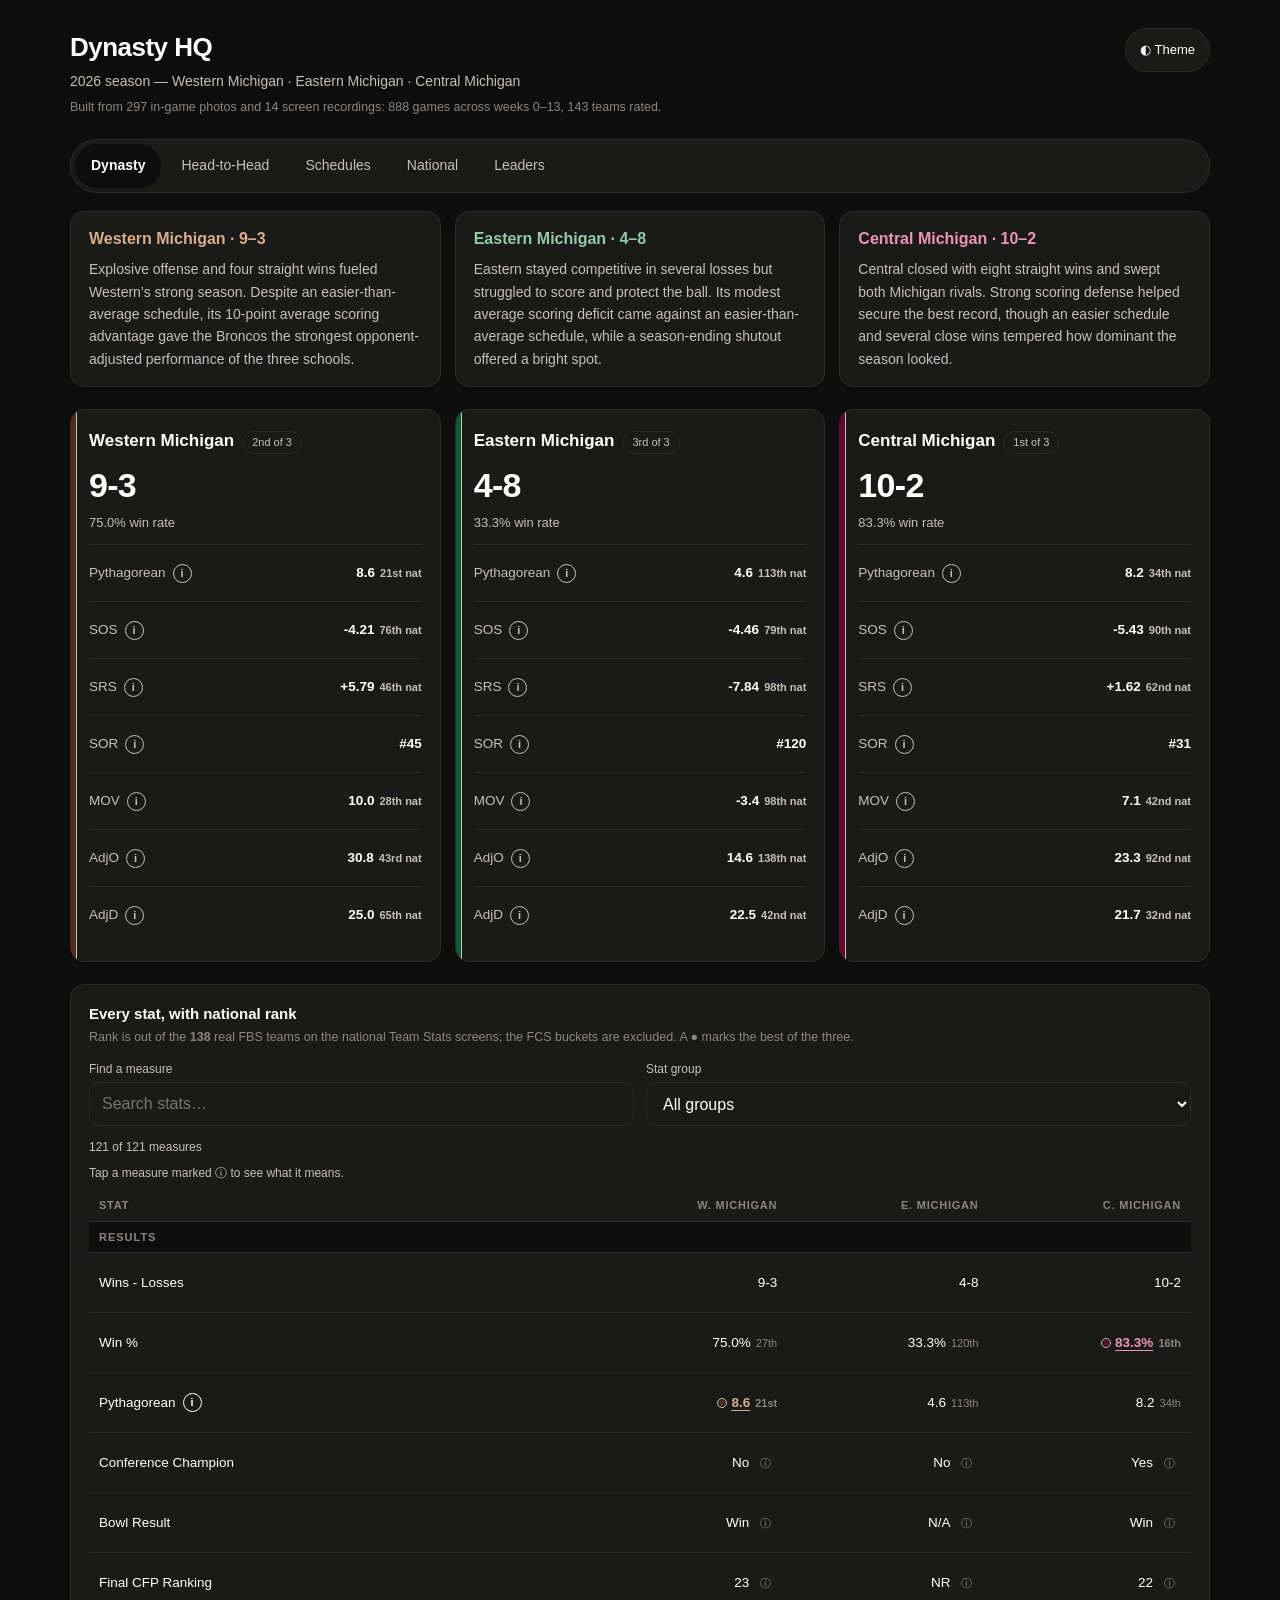
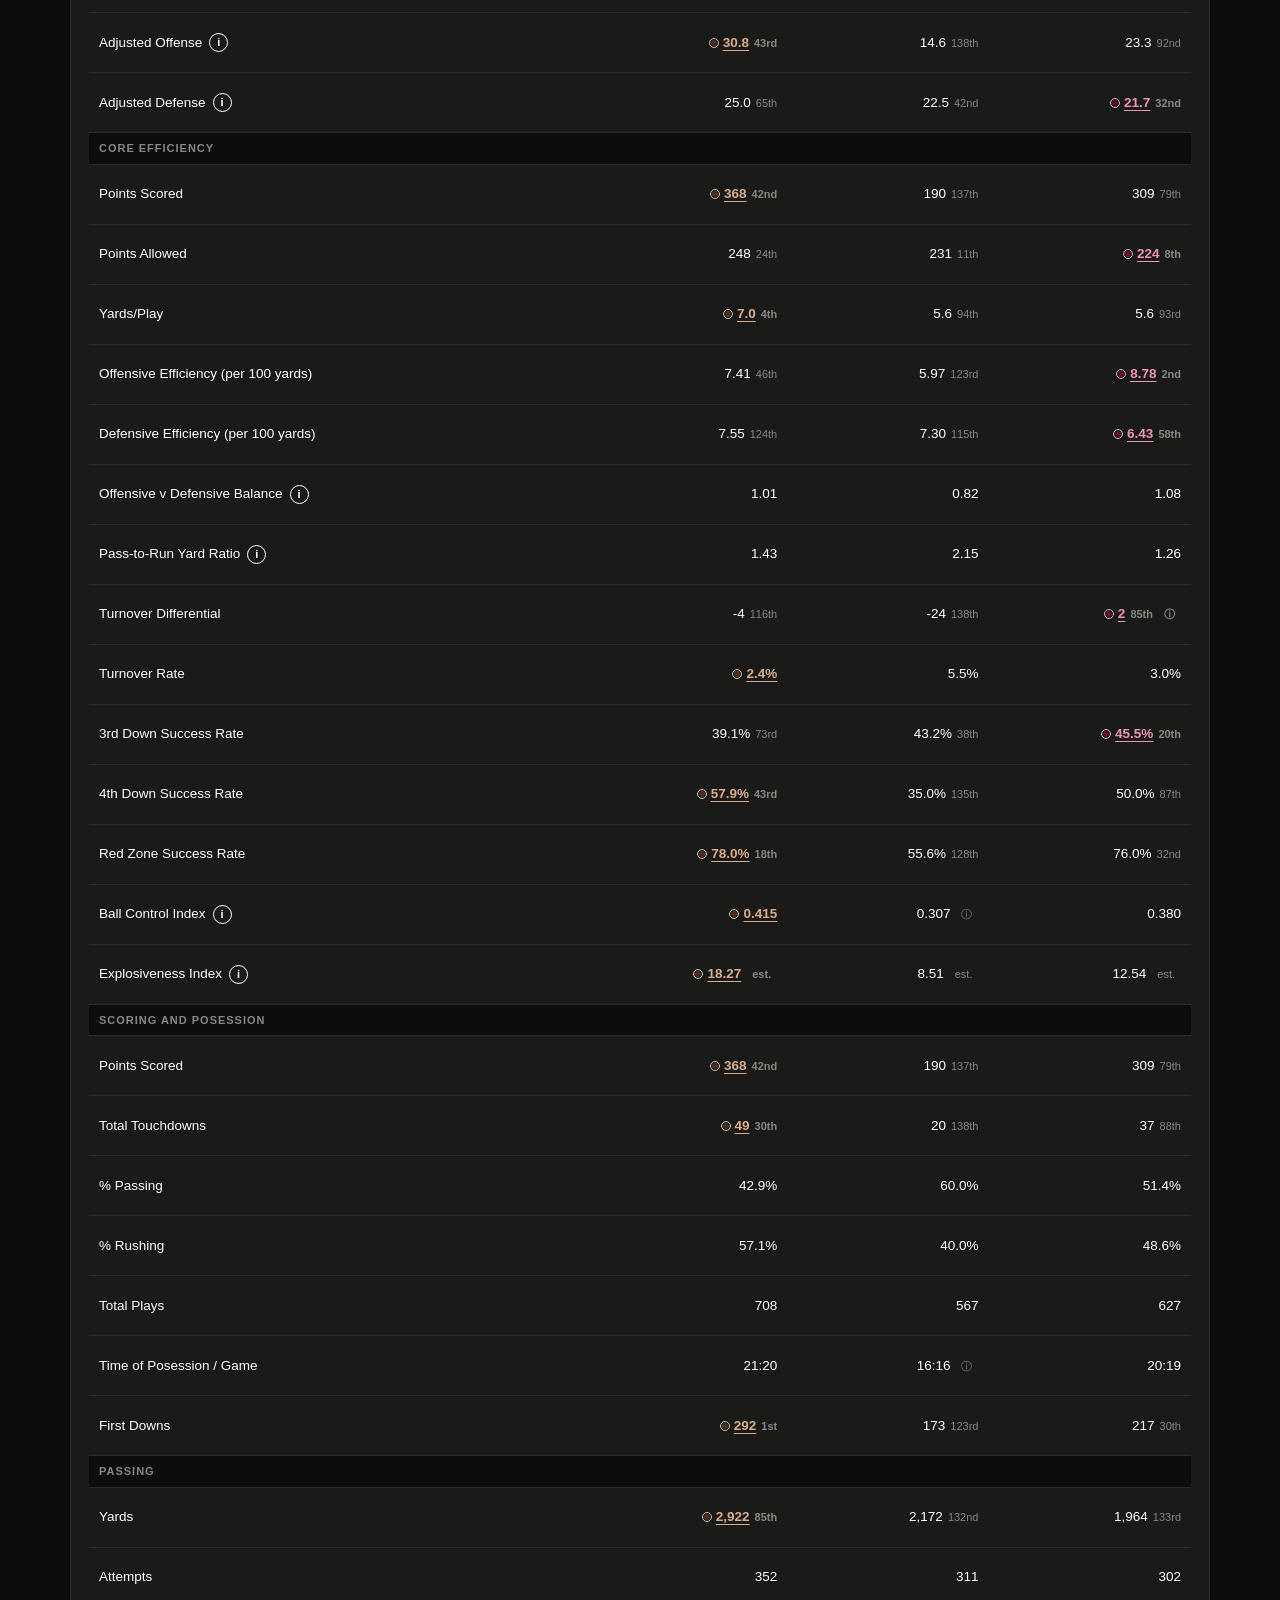
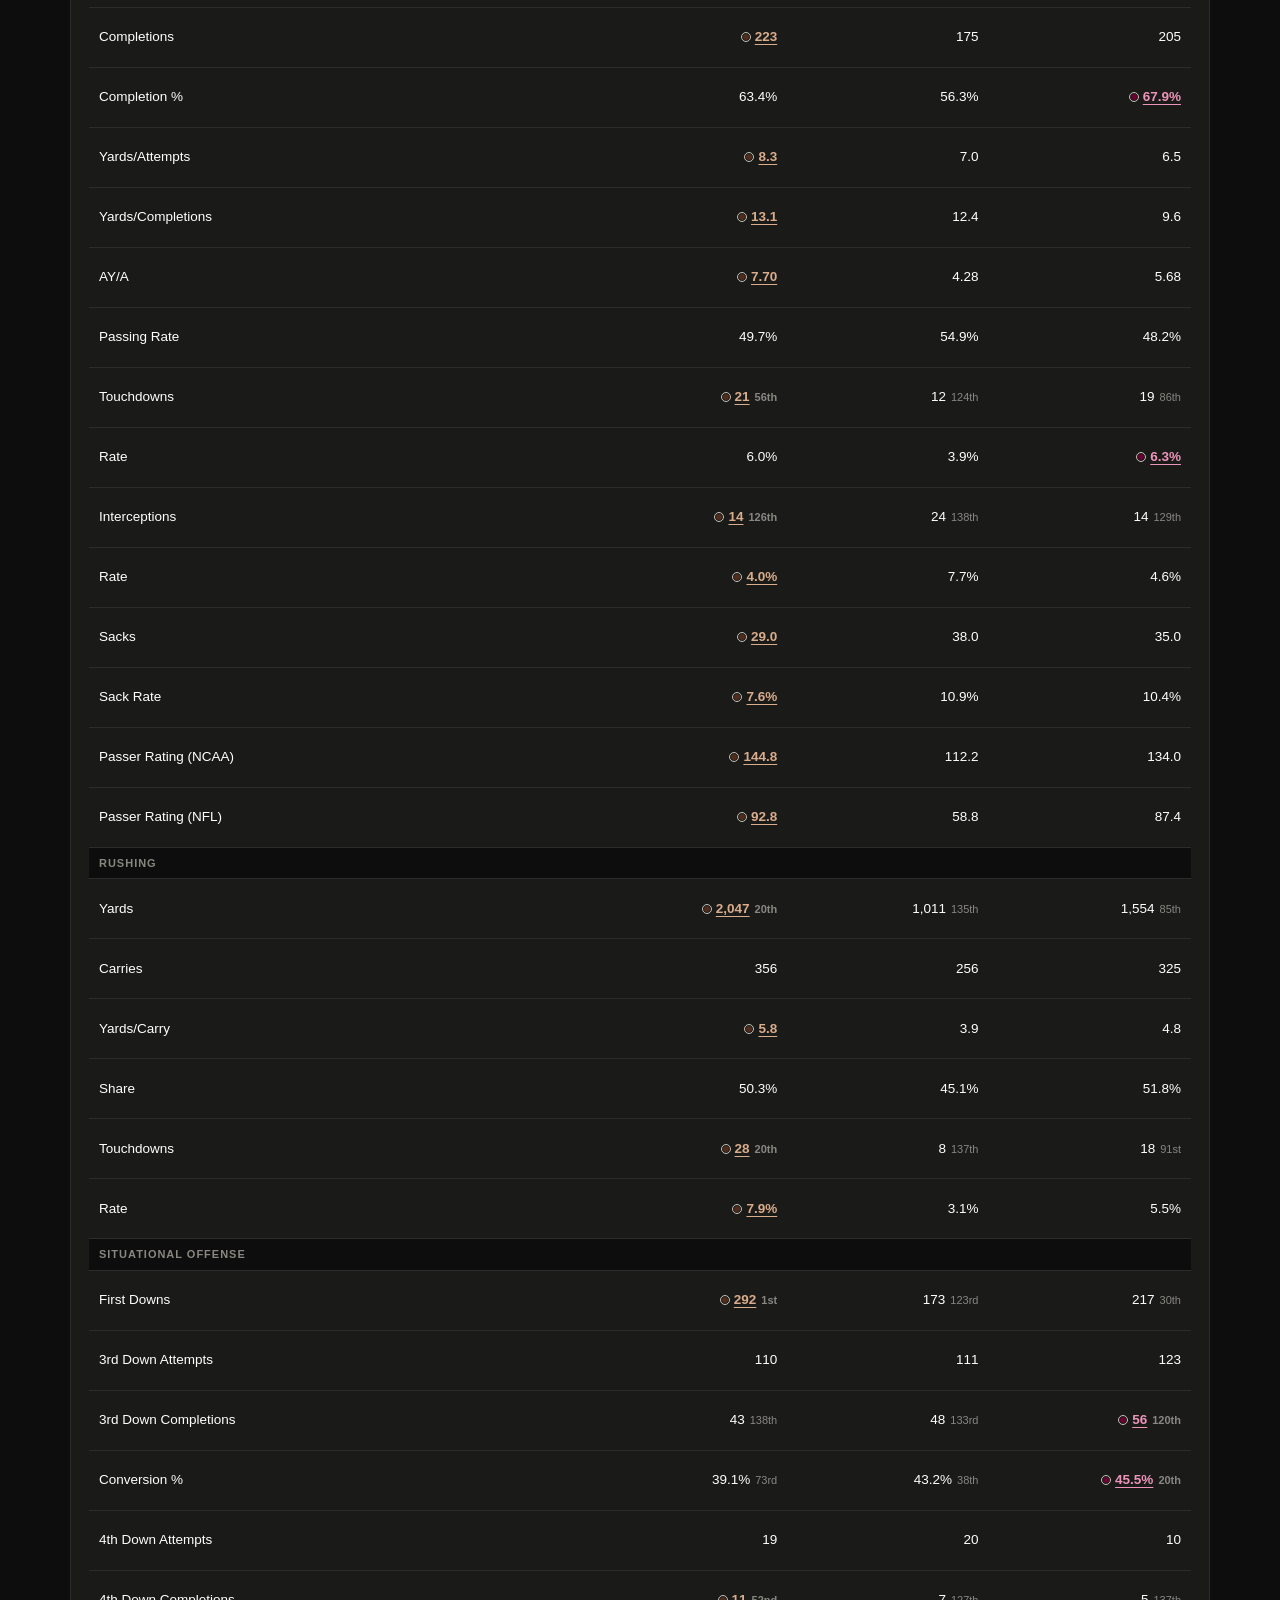
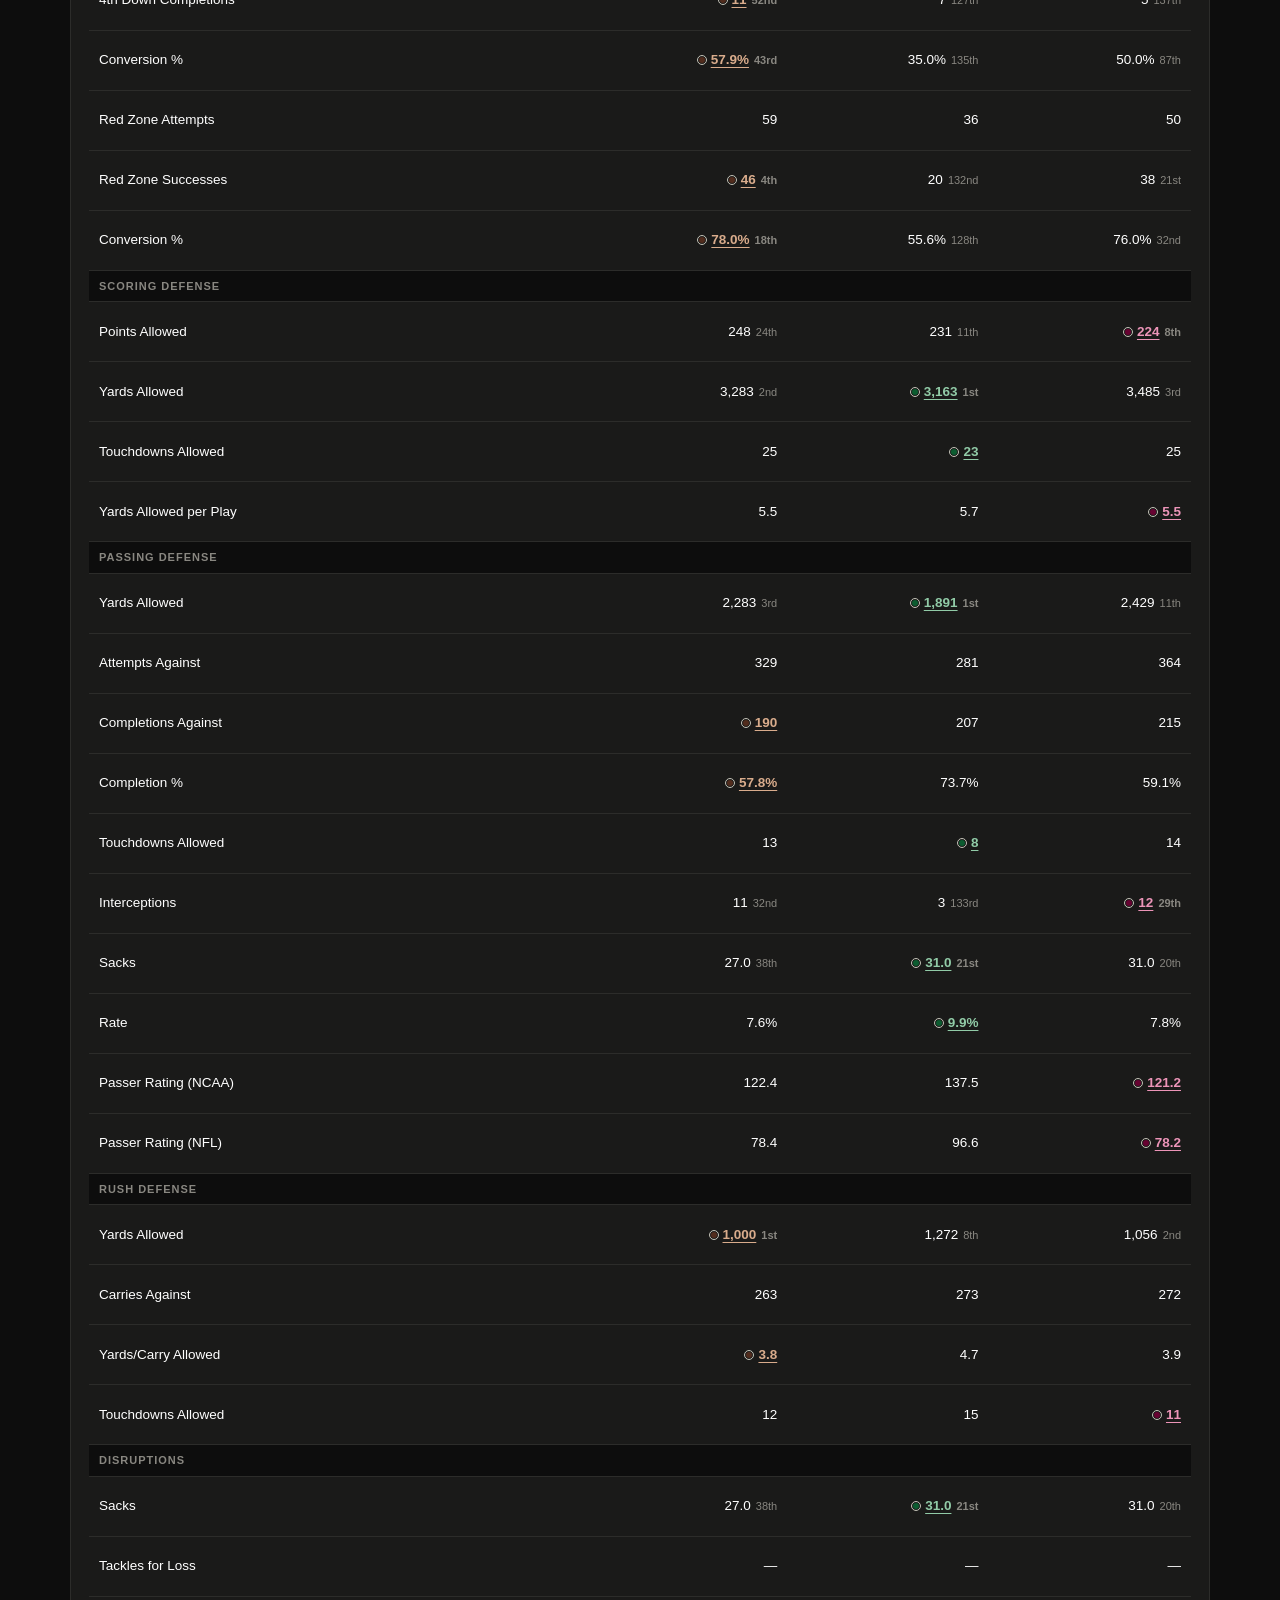
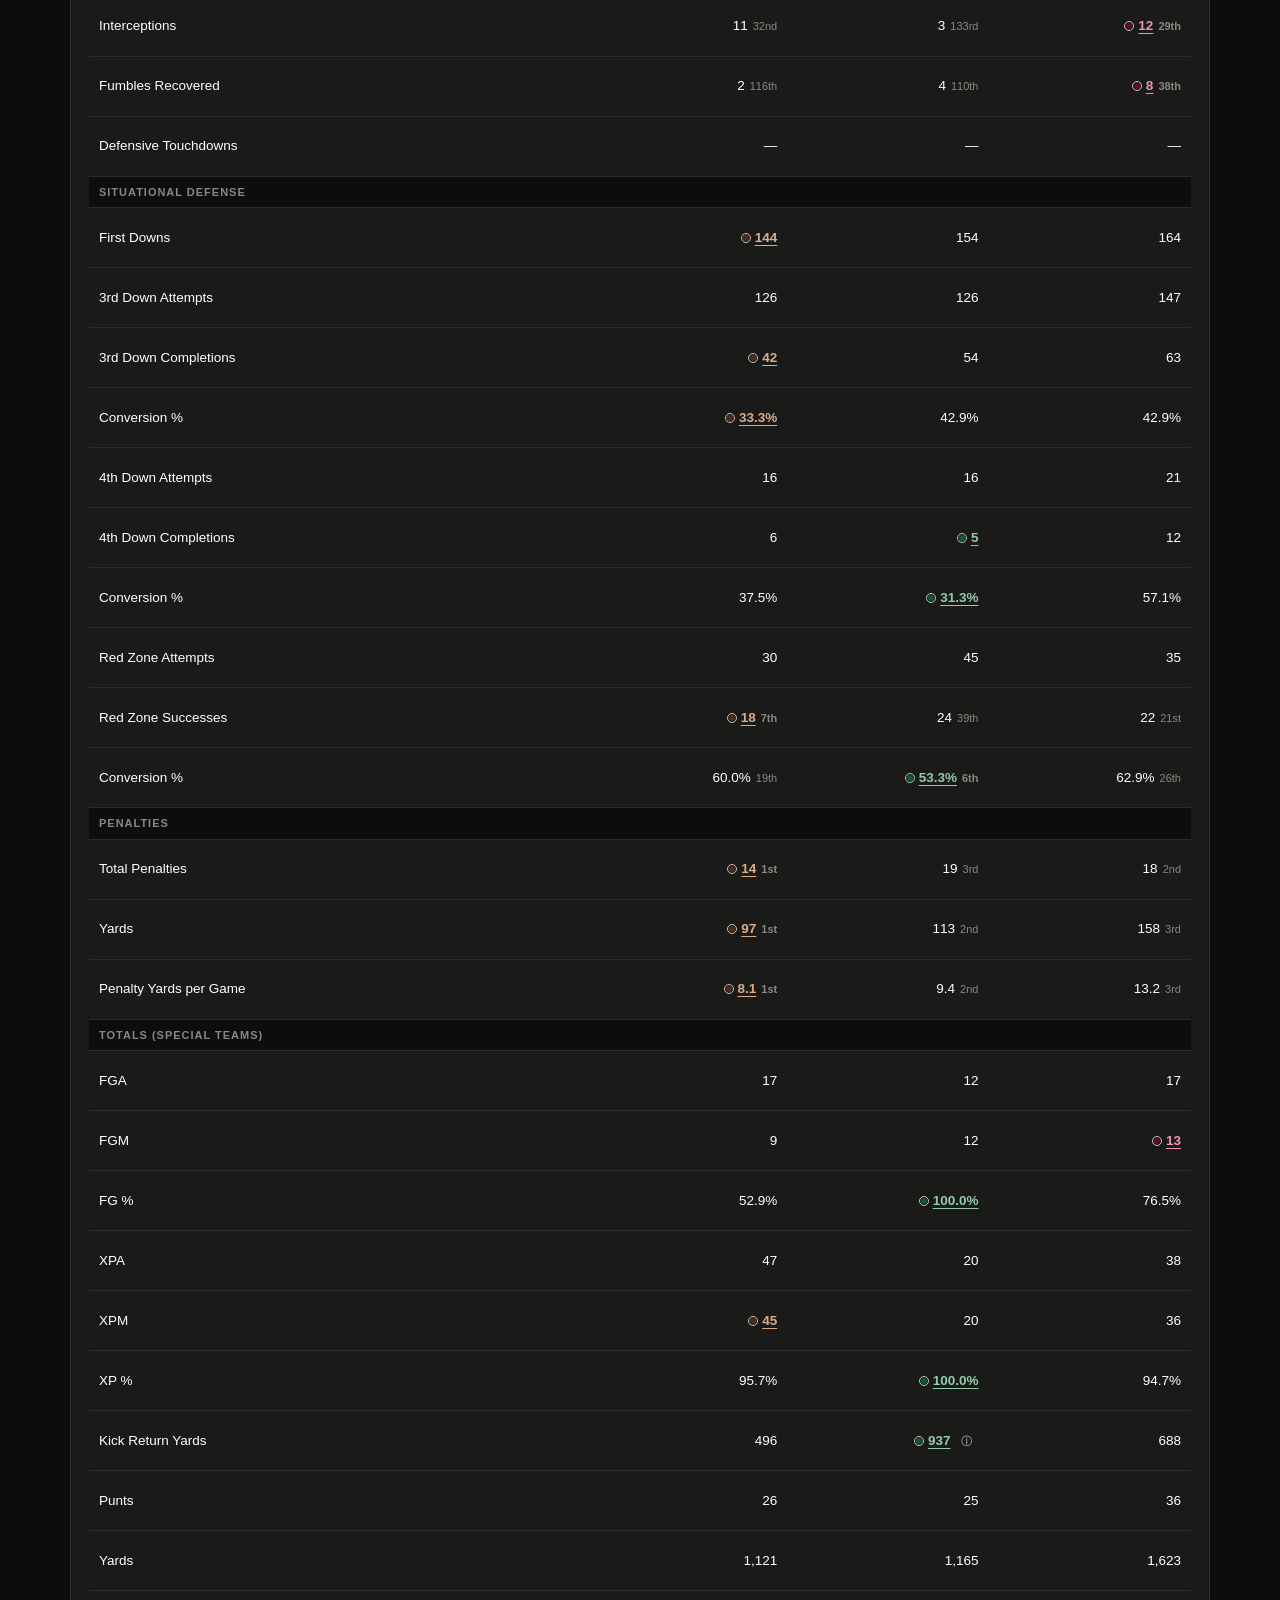
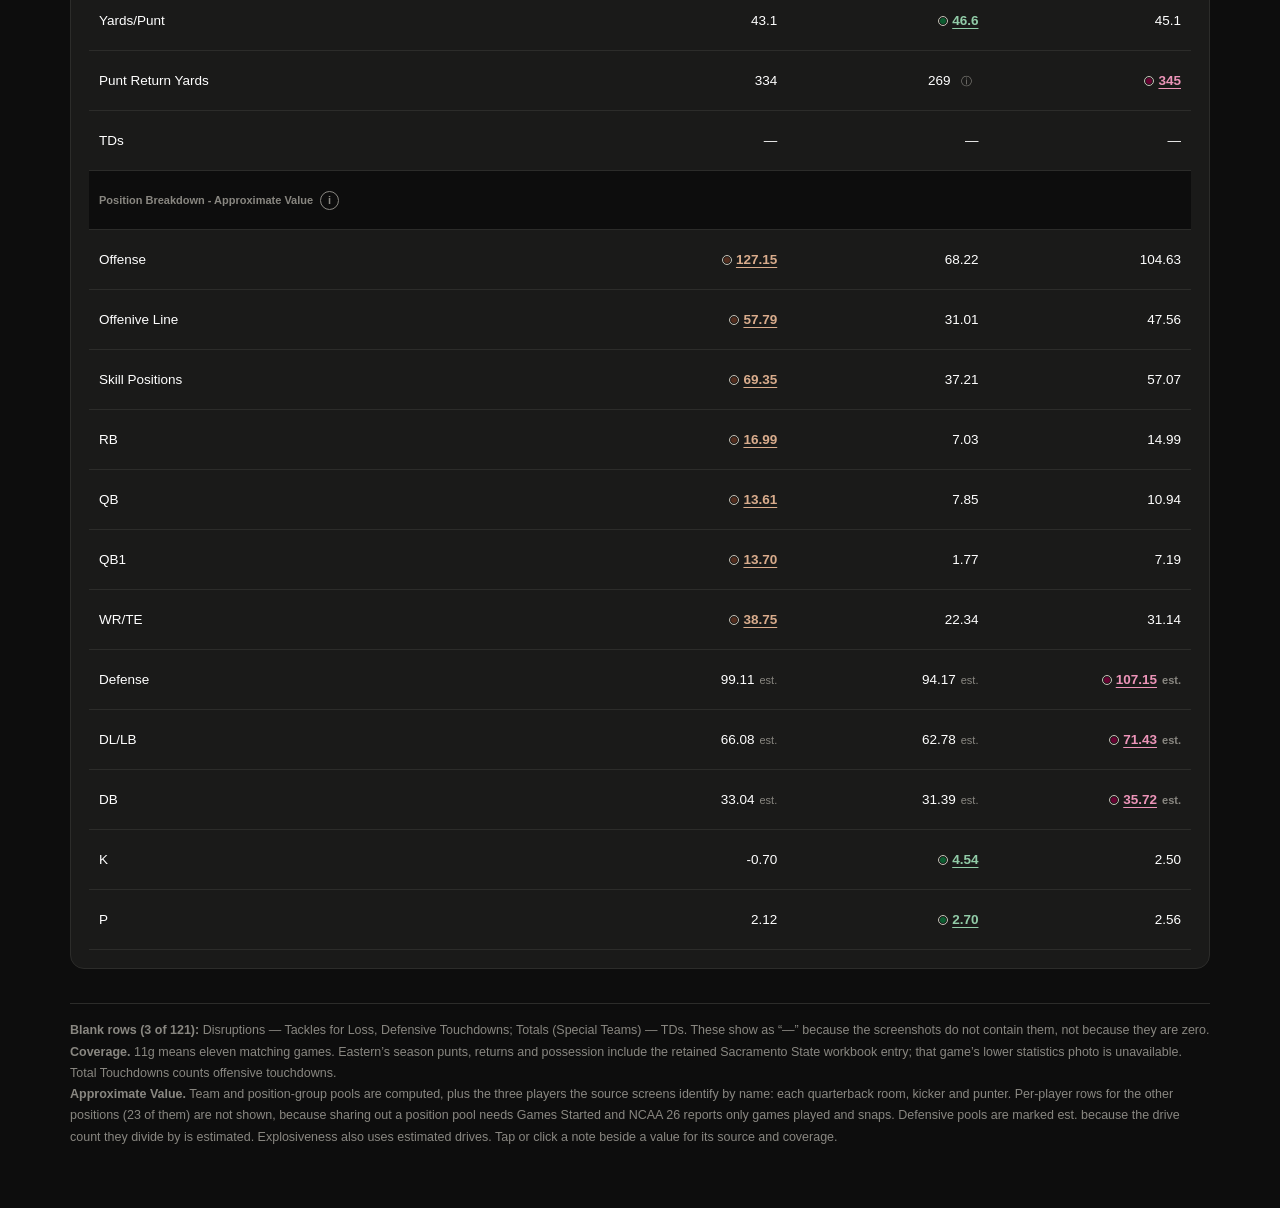
==== commit 41694127: "Add opponent-adjusted offensive and defensive efficiency The KenPom structure applied to football. A" ====
--- a/index.html
+++ b/index.html
@@ -314,7 +314,7 @@
 </dialog>
 
 <script>
-const DATA = {"season":"2026","teams":["W. Michigan","E. Michigan","C. Michigan"],"full":{"W. Michigan":"Western Michigan","E. Michigan":"Eastern Michigan","C. Michigan":"Central Michigan"},"canon":{"W. Michigan":"Western Michigan","E. Michigan":"Eastern Michigan","C. Michigan":"Central Michigan"},"statMeta":[{"group":"Results","name":"Wins - Losses","key":"record","fmt":"record","higherBetter":null,"pick":"Wins - Losses"},{"group":"Results","name":"Win %","key":"winpct","fmt":"pct","higherBetter":true,"pick":"Win %"},{"group":"Results","name":"Pythagorean","key":"pyth","fmt":"num1","higherBetter":true,"pick":"Pythagorean"},{"group":"Results","name":"Conference Champion","key":"confchamp","fmt":"text","higherBetter":null,"pick":"Conference Champion"},{"group":"Results","name":"Bowl Result","key":"bowl","fmt":"text","higherBetter":null,"pick":"Bowl Result"},{"group":"Results","name":"Final CFP Ranking","key":"cfp","fmt":"text","higherBetter":null,"pick":"Final CFP Ranking"},{"group":"Results","name":"SOS","key":"sos","fmt":"signed2","higherBetter":true,"pick":"SOS","hide":true},{"key":"sor","name":"SOR","group":"Results","fmt":"rank","higherBetter":false,"pick":"SOR · Strength of Record","hide":true},{"group":"Results","name":"SRS","key":"srs","fmt":"signed2","higherBetter":true,"pick":"SRS","hide":true},{"group":"Results","name":"MOV","key":"mov","fmt":"num1","higherBetter":true,"pick":"MOV","hide":true},{"group":"Core Efficiency","name":"Points Scored","key":"pts","fmt":"int","higherBetter":true,"pick":"Points Scored"},{"group":"Core Efficiency","name":"Points Allowed","key":"ptsa","fmt":"int","higherBetter":false,"pick":"Points Allowed"},{"group":"Core Efficiency","name":"Yards/Play","key":"ypp","fmt":"num1","higherBetter":true,"pick":"Yards/Play"},{"group":"Core Efficiency","name":"Offensive Efficiency (per 100 yards)","key":"oeff","fmt":"num2","higherBetter":true,"pick":"Offensive Efficiency (per 100 yards)"},{"group":"Core Efficiency","name":"Defensive Efficiency (per 100 yards)","key":"deff","fmt":"num2","higherBetter":false,"pick":"Defensive Efficiency (per 100 yards)"},{"group":"Core Efficiency","name":"Offensive v Defensive Balance","key":"balance","fmt":"num2","higherBetter":null,"pick":"Offensive v Defensive Balance"},{"group":"Core Efficiency","name":"Pass-to-Run Yard Ratio","key":"p2r","fmt":"num2","higherBetter":null,"pick":"Pass-to-Run Yard Ratio"},{"group":"Core Efficiency","name":"Turnover Differential","key":"todiff","fmt":"int","higherBetter":true,"pick":"Turnover Differential"},{"group":"Core Efficiency","name":"Turnover Rate","key":"torate","fmt":"pct","higherBetter":false,"pick":"Turnover Rate"},{"group":"Core Efficiency","name":"3rd Down Success Rate","key":"d3rate","fmt":"pct","higherBetter":true,"pick":"3rd Down Success Rate"},{"group":"Core Efficiency","name":"4th Down Success Rate","key":"d4rate","fmt":"pct","higherBetter":true,"pick":"4th Down Success Rate"},{"group":"Core Efficiency","name":"Red Zone Success Rate","key":"rzrate","fmt":"pct","higherBetter":true,"pick":"Red Zone Success Rate"},{"group":"Core Efficiency","name":"Ball Control Index","key":"bci","fmt":"num3","higherBetter":true,"pick":"Ball Control Index"},{"group":"Core Efficiency","name":"Explosiveness Index","key":"explo","fmt":"num2","higherBetter":true,"pick":"Explosiveness Index"},{"group":"Scoring and Posession","name":"Points Scored","key":"pts2","fmt":"int","higherBetter":true,"pick":"Points Scored"},{"group":"Scoring and Posession","name":"Total Touchdowns","key":"ttd","fmt":"int","higherBetter":true,"pick":"Total Touchdowns"},{"group":"Scoring and Posession","name":"% Passing","key":"pctpass","fmt":"pct","higherBetter":null,"pick":"% Passing"},{"group":"Scoring and Posession","name":"% Rushing","key":"pctrush","fmt":"pct","higherBetter":null,"pick":"% Rushing"},{"group":"Scoring and Posession","name":"Total Plays","key":"plays","fmt":"int","higherBetter":null,"pick":"Total Plays"},{"group":"Scoring and Posession","name":"Time of Posession / Game","key":"toppg","fmt":"mmss","higherBetter":null,"pick":"Time of Posession / Game"},{"group":"Scoring and Posession","name":"First Downs","key":"fd","fmt":"int","higherBetter":true,"pick":"First Downs"},{"group":"Passing","name":"Yards","key":"pyds","fmt":"int","higherBetter":true,"pick":"Yards"},{"group":"Passing","name":"Attempts","key":"patt","fmt":"int","higherBetter":null,"pick":"Attempts"},{"group":"Passing","name":"Completions","key":"pcomp","fmt":"int","higherBetter":true,"pick":"Completions"},{"group":"Passing","name":"Completion %","key":"pcpct","fmt":"pct","higherBetter":true,"pick":"Completion %"},{"group":"Passing","name":"Yards/Attempts","key":"ypa","fmt":"num1","higherBetter":true,"pick":"Yards/Attempts"},{"group":"Passing","name":"Yards/Completions","key":"ypc_pass","fmt":"num1","higherBetter":true,"pick":"Yards/Completions"},{"group":"Passing","name":"AY/A","key":"aya","fmt":"num2","higherBetter":true,"pick":"AY/A"},{"group":"Passing","name":"Passing Rate","key":"passrate","fmt":"pct","higherBetter":null,"pick":"Passing Rate"},{"group":"Passing","name":"Touchdowns","key":"ptd","fmt":"int","higherBetter":true,"pick":"Touchdowns"},{"group":"Passing","name":"Rate","key":"ptdrate","fmt":"pct","higherBetter":true,"pick":"Rate (TD)"},{"group":"Passing","name":"Interceptions","key":"pint","fmt":"int","higherBetter":false,"pick":"Interceptions"},{"group":"Passing","name":"Rate","key":"pintrate","fmt":"pct","higherBetter":false,"pick":"Rate (INT)"},{"group":"Passing","name":"Sacks","key":"sackstaken","fmt":"num1","higherBetter":false,"pick":"Sacks"},{"group":"Passing","name":"Sack Rate","key":"sacktakenrate","fmt":"pct","higherBetter":false,"pick":"Sack Rate"},{"group":"Passing","name":"Passer Rating (NCAA)","key":"ncaa","fmt":"num1","higherBetter":true,"pick":"Passer Rating (NCAA)"},{"group":"Passing","name":"Passer Rating (NFL)","key":"nfl","fmt":"num1","higherBetter":true,"pick":"Passer Rating (NFL)"},{"group":"Rushing","name":"Yards","key":"ryds","fmt":"int","higherBetter":true,"pick":"Yards"},{"group":"Rushing","name":"Carries","key":"car","fmt":"int","higherBetter":null,"pick":"Carries"},{"group":"Rushing","name":"Yards/Carry","key":"ypcar","fmt":"num1","higherBetter":true,"pick":"Yards/Carry"},{"group":"Rushing","name":"Share","key":"rushshare","fmt":"pct","higherBetter":null,"pick":"Share"},{"group":"Rushing","name":"Touchdowns","key":"rtd","fmt":"int","higherBetter":true,"pick":"Touchdowns"},{"group":"Rushing","name":"Rate","key":"rtdrate","fmt":"pct","higherBetter":true,"pick":"Rate"},{"group":"Situational Offense","name":"First Downs","key":"fd_so","fmt":"int","higherBetter":true,"pick":"First Downs"},{"group":"Situational Offense","name":"3rd Down Attempts","key":"d3a","fmt":"int","higherBetter":null,"pick":"3rd Down Attempts"},{"group":"Situational Offense","name":"3rd Down Completions","key":"d3c","fmt":"int","higherBetter":true,"pick":"3rd Down Completions"},{"group":"Situational Offense","name":"Conversion %","key":"d3pct","fmt":"pct","higherBetter":true,"pick":"Conversion % (3rd Down)"},{"group":"Situational Offense","name":"4th Down Attempts","key":"d4a","fmt":"int","higherBetter":null,"pick":"4th Down Attempts"},{"group":"Situational Offense","name":"4th Down Completions","key":"d4c","fmt":"int","higherBetter":true,"pick":"4th Down Completions"},{"group":"Situational Offense","name":"Conversion %","key":"d4pct","fmt":"pct","higherBetter":true,"pick":"Conversion % (4th Down)"},{"group":"Situational Offense","name":"Red Zone Attempts","key":"rza","fmt":"int","higherBetter":null,"pick":"Red Zone Attempts"},{"group":"Situational Offense","name":"Red Zone Successes","key":"rzs","fmt":"int","higherBetter":true,"pick":"Red Zone Successes"},{"group":"Situational Offense","name":"Conversion %","key":"rzpct","fmt":"pct","higherBetter":true,"pick":"Conversion % (Red Zone)"},{"group":"Scoring Defense","name":"Points Allowed","key":"ptsa2","fmt":"int","higherBetter":false,"pick":"Points Allowed"},{"group":"Scoring Defense","name":"Yards Allowed","key":"ydsa","fmt":"int","higherBetter":false,"pick":"Yards Allowed"},{"group":"Scoring Defense","name":"Touchdowns Allowed","key":"tda","fmt":"int","higherBetter":false,"pick":"Touchdowns Allowed"},{"group":"Scoring Defense","name":"Yards Allowed per Play","key":"yppa","fmt":"num1","higherBetter":false,"pick":"Yards Allowed per Play"},{"group":"Passing Defense","name":"Yards Allowed","key":"pydsa","fmt":"int","higherBetter":false,"pick":"Yards Allowed"},{"group":"Passing Defense","name":"Attempts Against","key":"patta","fmt":"int","higherBetter":null,"pick":"Attempts Against"},{"group":"Passing Defense","name":"Completions Against","key":"pcompa","fmt":"int","higherBetter":false,"pick":"Completions Against"},{"group":"Passing Defense","name":"Completion %","key":"pcpcta","fmt":"pct","higherBetter":false,"pick":"Completion %"},{"group":"Passing Defense","name":"Touchdowns Allowed","key":"ptda","fmt":"int","higherBetter":false,"pick":"Touchdowns Allowed"},{"group":"Passing Defense","name":"Interceptions","key":"dint","fmt":"int","higherBetter":true,"pick":"Interceptions"},{"group":"Passing Defense","name":"Sacks","key":"sacks","fmt":"num1","higherBetter":true,"pick":"Sacks"},{"group":"Passing Defense","name":"Rate","key":"sackrate","fmt":"pct","higherBetter":true,"pick":"Rate (Sack)"},{"group":"Passing Defense","name":"Passer Rating (NCAA)","key":"ncaaa","fmt":"num1","higherBetter":false,"pick":"Passer Rating (NCAA)"},{"group":"Passing Defense","name":"Passer Rating (NFL)","key":"nfla","fmt":"num1","higherBetter":false,"pick":"Passer Rating (NFL)"},{"group":"Rush Defense","name":"Yards Allowed","key":"rydsa","fmt":"int","higherBetter":false,"pick":"Yards Allowed"},{"group":"Rush Defense","name":"Carries Against","key":"cara","fmt":"int","higherBetter":null,"pick":"Carries Against"},{"group":"Rush Defense","name":"Yards/Carry Allowed","key":"ypcara","fmt":"num1","higherBetter":false,"pick":"Yards/Carry Allowed"},{"group":"Rush Defense","name":"Touchdowns Allowed","key":"rtda","fmt":"int","higherBetter":false,"pick":"Touchdowns Allowed"},{"group":"Disruptions","name":"Sacks","key":"sacks_d","fmt":"num1","higherBetter":true,"pick":"Sacks"},{"group":"Disruptions","name":"Tackles for Loss","key":"tfl","fmt":"int","higherBetter":true,"pick":"Tackles for Loss"},{"group":"Disruptions","name":"Interceptions","key":"dint2","fmt":"int","higherBetter":true,"pick":"Interceptions"},{"group":"Disruptions","name":"Fumbles Recovered","key":"fumrec","fmt":"int","higherBetter":true,"pick":"Fumbles Recovered"},{"group":"Disruptions","name":"Defensive Touchdowns","key":"deftd","fmt":"int","higherBetter":true,"pick":"Defensive Touchdowns"},{"group":"Situational Defense","name":"First Downs","key":"fda","fmt":"int","higherBetter":false,"pick":"First Downs"},{"group":"Situational Defense","name":"3rd Down Attempts","key":"d3aa","fmt":"int","higherBetter":null,"pick":"3rd Down Attempts"},{"group":"Situational Defense","name":"3rd Down Completions","key":"d3ca","fmt":"int","higherBetter":false,"pick":"3rd Down Completions"},{"group":"Situational Defense","name":"Conversion %","key":"d3pcta","fmt":"pct","higherBetter":false,"pick":"Conversion % (3rd Down)"},{"group":"Situational Defense","name":"4th Down Attempts","key":"d4aa","fmt":"int","higherBetter":null,"pick":"4th Down Attempts"},{"group":"Situational Defense","name":"4th Down Completions","key":"d4ca","fmt":"int","higherBetter":false,"pick":"4th Down Completions"},{"group":"Situational Defense","name":"Conversion %","key":"d4pcta","fmt":"pct","higherBetter":false,"pick":"Conversion % (4th Down)"},{"group":"Situational Defense","name":"Red Zone Attempts","key":"rzaa","fmt":"int","higherBetter":null,"pick":"Red Zone Attempts"},{"group":"Situational Defense","name":"Red Zone Successes","key":"rzsa","fmt":"int","higherBetter":false,"pick":"Red Zone Successes"},{"group":"Situational Defense","name":"Conversion %","key":"rzpcta","fmt":"pct","higherBetter":false,"pick":"Conversion % (Red Zone)"},{"group":"Penalties","name":"Total Penalties","key":"pen","fmt":"int","higherBetter":false,"pick":"Total Penalties"},{"group":"Penalties","name":"Yards","key":"penyds","fmt":"int","higherBetter":false,"pick":"Yards"},{"group":"Penalties","name":"Penalty Yards per Game","key":"penypg","fmt":"num1","higherBetter":false,"pick":"Penalty Yards per Game"},{"group":"Totals (Special Teams)","name":"FGA","key":"fga","fmt":"int","higherBetter":null,"pick":"FGA"},{"group":"Totals (Special Teams)","name":"FGM","key":"fgm","fmt":"int","higherBetter":true,"pick":"FGM"},{"group":"Totals (Special Teams)","name":"FG %","key":"fgpct","fmt":"pct","higherBetter":true,"pick":"FG %"},{"group":"Totals (Special Teams)","name":"XPA","key":"xpa","fmt":"int","higherBetter":null,"pick":"XPA"},{"group":"Totals (Special Teams)","name":"XPM","key":"xpm","fmt":"int","higherBetter":true,"pick":"XPM"},{"group":"Totals (Special Teams)","name":"XP %","key":"xppct","fmt":"pct","higherBetter":true,"pick":"XP %"},{"group":"Totals (Special Teams)","name":"Kick Return Yards","key":"kr","fmt":"int","higherBetter":true,"pick":"Kick Return Yards"},{"group":"Totals (Special Teams)","name":"Punts","key":"punts","fmt":"int","higherBetter":null,"pick":"Punts"},{"group":"Totals (Special Teams)","name":"Yards","key":"puntyds","fmt":"int","higherBetter":null,"pick":"Yards"},{"group":"Totals (Special Teams)","name":"Yards/Punt","key":"ypunt","fmt":"num1","higherBetter":true,"pick":"Yards/Punt"},{"group":"Totals (Special Teams)","name":"Punt Return Yards","key":"pr","fmt":"int","higherBetter":true,"pick":"Punt Return Yards"},{"group":"Totals (Special Teams)","name":"TDs","key":"sttd","fmt":"int","higherBetter":true,"pick":"TDs"},{"group":"Position Breakdown - Approximate Value","name":"Offense","key":"av_team_off","fmt":"num2","higherBetter":true,"pick":"Offense"},{"group":"Position Breakdown - Approximate Value","name":"Offenive Line","key":"av_oline_pool","fmt":"num2","higherBetter":true,"pick":"Offenive Line"},{"group":"Position Breakdown - Approximate Value","name":"Skill Positions","key":"av_skill_pool","fmt":"num2","higherBetter":true,"pick":"Skill Positions"},{"group":"Position Breakdown - Approximate Value","name":"RB","key":"av_rush_pool","fmt":"num2","higherBetter":true,"pick":"RB"},{"group":"Position Breakdown - Approximate Value","name":"QB","key":"av_pass_pool","fmt":"num2","higherBetter":true,"pick":"QB"},{"group":"Position Breakdown - Approximate Value","name":"QB1","key":"av_qb1","fmt":"num2","higherBetter":true,"pick":"QB1"},{"group":"Position Breakdown - Approximate Value","name":"WR/TE","key":"av_rec_pool","fmt":"num2","higherBetter":true,"pick":"WR/TE"},{"group":"Position Breakdown - Approximate Value","name":"Defense","key":"av_team_def","fmt":"num2","higherBetter":true,"pick":"Defense"},{"group":"Position Breakdown - Approximate Value","name":"DL/LB","key":"av_front7_pool","fmt":"num2","higherBetter":true,"pick":"DL/LB"},{"group":"Position Breakdown - Approximate Value","name":"DB","key":"av_secondary_pool","fmt":"num2","higherBetter":true,"pick":"DB"},{"group":"Position Breakdown - Approximate Value","name":"K","key":"av_kicker","fmt":"num2","higherBetter":true,"pick":"K"},{"group":"Position Breakdown - Approximate Value","name":"P","key":"av_punter","fmt":"num2","higherBetter":true,"pick":"P"}],"values":{"W. Michigan":{"record":{"v":"9-3","rank":null,"of":null},"winpct":{"v":0.75,"rank":27,"of":138},"pyth":{"v":8.617865553192122,"rank":21,"of":138},"confchamp":{"v":"No","rank":null,"of":null,"note":"Reported by the dynasty owner. Master marks Conference Champion, Bowl Result and Final CFP Ranking as user-entered; no screen in the source set records them. NR means the team finished outside the final CFP top 25."},"bowl":{"v":"Win","rank":null,"of":null,"note":"Reported by the dynasty owner. Master marks Conference Champion, Bowl Result and Final CFP Ranking as user-entered; no screen in the source set records them. NR means the team finished outside the final CFP top 25."},"cfp":{"v":"23","rank":null,"of":null,"note":"Reported by the dynasty owner. Master marks Conference Champion, Bowl Result and Final CFP Ranking as user-entered; no screen in the source set records them. NR means the team finished outside the final CFP top 25."},"sos":{"v":-4.211306832102829,"rank":76,"of":138},"srs":{"v":5.788693167897193,"rank":46,"of":138},"mov":{"v":10.0,"rank":28,"of":138},"pts":{"v":368,"rank":42,"of":138},"ptsa":{"v":248,"rank":24,"of":138},"ypp":{"v":7.0,"rank":4,"of":138},"oeff":{"v":7.405916683437312,"rank":46,"of":138},"deff":{"v":7.554066402680475,"rank":124,"of":138},"balance":{"v":1.0113636363636365,"rank":null,"of":null},"p2r":{"v":1.4274548119198827,"rank":null,"of":null},"todiff":{"v":-4,"rank":116,"of":138},"torate":{"v":0.02401129943502825,"rank":null,"of":null},"d3rate":{"v":0.39090909090909093,"rank":73,"of":138},"d4rate":{"v":0.5789473684210527,"rank":43,"of":138},"rzrate":{"v":0.7796610169491526,"rank":18,"of":138},"bci":{"v":0.4153193005858966,"rank":null,"of":null},"explo":{"v":18.26950354609929,"rank":null,"of":null,"estimate":true,"note":"Uses estimated drives from offensive TDs, FGA, punts, turnovers, failed fourth downs and two end-of-half possessions per game."},"pts2":{"v":368,"rank":42,"of":138},"ttd":{"v":49,"rank":30,"of":138},"pctpass":{"v":0.42857142857142855,"rank":null,"of":null},"pctrush":{"v":0.5714285714285714,"rank":null,"of":null},"plays":{"v":708.0,"rank":null,"of":null},"toppg":{"v":1280.4166666666667,"rank":null,"of":null},"fd":{"v":292,"rank":1,"of":138},"pyds":{"v":2922,"rank":85,"of":138},"patt":{"v":352.0,"rank":null,"of":null},"pcomp":{"v":223,"rank":null,"of":null},"pcpct":{"v":0.6335227272727273,"rank":null,"of":null},"ypa":{"v":8.301136363636363,"rank":null,"of":null},"ypc_pass":{"v":13.103139013452914,"rank":null,"of":null},"aya":{"v":7.704545454545454,"rank":null,"of":null},"passrate":{"v":0.4971751412429379,"rank":null,"of":null},"ptd":{"v":21,"rank":56,"of":138},"ptdrate":{"v":0.05965909090909091,"rank":null,"of":null},"pint":{"v":14,"rank":126,"of":138},"pintrate":{"v":0.03977272727272727,"rank":null,"of":null},"sackstaken":{"v":29,"rank":null,"of":null},"sacktakenrate":{"v":0.07611548556430446,"rank":null,"of":null},"ncaa":{"v":144.81477272727273,"rank":null,"of":null},"nfl":{"v":92.77935606060606,"rank":null,"of":null},"ryds":{"v":2047,"rank":20,"of":138},"car":{"v":356.0,"rank":null,"of":null},"ypcar":{"v":5.75,"rank":null,"of":null},"rushshare":{"v":0.5028248587570622,"rank":null,"of":null},"rtd":{"v":28,"rank":20,"of":138},"rtdrate":{"v":0.07865168539325842,"rank":null,"of":null},"fd_so":{"v":292,"rank":1,"of":138},"d3a":{"v":110,"rank":null,"of":null},"d3c":{"v":43,"rank":138,"of":138},"d3pct":{"v":0.39090909090909093,"rank":73,"of":138},"d4a":{"v":19,"rank":null,"of":null},"d4c":{"v":11,"rank":52,"of":138},"d4pct":{"v":0.5789473684210527,"rank":43,"of":138},"rza":{"v":59,"rank":null,"of":null},"rzs":{"v":46,"rank":4,"of":138},"rzpct":{"v":0.7796610169491526,"rank":18,"of":138},"ptsa2":{"v":248,"rank":24,"of":138},"ydsa":{"v":3283,"rank":2,"of":138},"tda":{"v":25.0,"rank":null,"of":null},"yppa":{"v":5.545608108108108,"rank":null,"of":null},"pydsa":{"v":2283,"rank":3,"of":138},"patta":{"v":329.0,"rank":null,"of":null},"pcompa":{"v":190.0,"rank":null,"of":null},"pcpcta":{"v":0.5775075987841946,"rank":null,"of":null},"ptda":{"v":13.0,"rank":null,"of":null},"dint":{"v":11,"rank":32,"of":138},"sacks":{"v":27,"rank":38,"of":138},"sackrate":{"v":0.07584269662921349,"rank":null,"of":null},"ncaaa":{"v":122.39270516717325,"rank":null,"of":null},"nfla":{"v":78.36246200607903,"rank":null,"of":null},"rydsa":{"v":1000,"rank":1,"of":138},"cara":{"v":263.0,"rank":null,"of":null},"ypcara":{"v":3.802281368821293,"rank":null,"of":null},"rtda":{"v":12.0,"rank":null,"of":null},"sacks_d":{"v":27,"rank":38,"of":138},"tfl":{"v":null,"rank":null,"of":null},"dint2":{"v":11,"rank":32,"of":138},"fumrec":{"v":2,"rank":116,"of":138},"deftd":{"v":null,"rank":null,"of":null},"fda":{"v":144.0,"rank":null,"of":null},"d3aa":{"v":126.0,"rank":null,"of":null},"d3ca":{"v":42.0,"rank":null,"of":null},"d3pcta":{"v":0.3333333333333333,"rank":null,"of":null},"d4aa":{"v":16.0,"rank":null,"of":null},"d4ca":{"v":6.0,"rank":null,"of":null},"d4pcta":{"v":0.375,"rank":null,"of":null},"rzaa":{"v":30,"rank":null,"of":null},"rzsa":{"v":18,"rank":7,"of":138},"rzpcta":{"v":0.6,"rank":19,"of":138},"pen":{"v":14,"rank":1,"of":138},"penyds":{"v":97,"rank":1,"of":138},"penypg":{"v":8.1,"rank":1,"of":138},"fga":{"v":17,"rank":null,"of":null},"fgm":{"v":9,"rank":null,"of":null},"fgpct":{"v":0.5294117647058824,"rank":null,"of":null},"xpa":{"v":47,"rank":null,"of":null},"xpm":{"v":45,"rank":null,"of":null},"xppct":{"v":0.9574468085106383,"rank":null,"of":null},"kr":{"v":496.0,"rank":null,"of":null},"punts":{"v":26,"rank":null,"of":null},"puntyds":{"v":1121,"rank":null,"of":null},"ypunt":{"v":43.11538461538461,"rank":null,"of":null},"pr":{"v":334.0,"rank":null,"of":null},"sttd":{"v":null,"rank":null,"of":null},"av_team_off":{"v":127.14685446750124,"rank":null,"of":null,"note":"Three-team offensive baseline includes Eastern’s retained first-game workbook punts; see source notes."},"av_oline_pool":{"v":57.794024757955114,"rank":null,"of":null,"note":"Three-team offensive baseline includes Eastern’s retained first-game workbook punts; see source notes."},"av_skill_pool":{"v":69.35282970954613,"rank":null,"of":null,"note":"Three-team offensive baseline includes Eastern’s retained first-game workbook punts; see source notes."},"av_rush_pool":{"v":16.98767674794374,"rank":null,"of":null,"note":"Three-team offensive baseline includes Eastern’s retained first-game workbook punts; see source notes."},"av_pass_pool":{"v":13.614939770016623,"rank":null,"of":null,"note":"Three-team offensive baseline includes Eastern’s retained first-game workbook punts; see source notes."},"av_qb1":{"v":13.697273999630735,"rank":null,"of":null,"note":"Three-team offensive baseline includes Eastern’s retained first-game workbook punts; see source notes."},"av_rec_pool":{"v":38.75021319158577,"rank":null,"of":null,"note":"Three-team offensive baseline includes Eastern’s retained first-game workbook punts; see source notes."},"av_team_def":{"v":99.11402765621041,"rank":null,"of":null,"estimate":true,"note":"Defensive drives equal the team’s own estimated drive count, since possessions alternate. That removes the earlier opponent field-goal estimate, and with it any dependence on opponent punts or takeaways, so Eastern’s 11-game opponent-punt total and Central’s 21-versus-20 takeaway discrepancy no longer reach this figure. The drive count itself is still an estimate and the baseline is the three schools."},"av_front7_pool":{"v":66.0760184374736,"rank":null,"of":null,"estimate":true,"note":"Defensive drives equal the team’s own estimated drive count, since possessions alternate. That removes the earlier opponent field-goal estimate, and with it any dependence on opponent punts or takeaways, so Eastern’s 11-game opponent-punt total and Central’s 21-versus-20 takeaway discrepancy no longer reach this figure. The drive count itself is still an estimate and the baseline is the three schools."},"av_secondary_pool":{"v":33.0380092187368,"rank":null,"of":null,"estimate":true,"note":"Defensive drives equal the team’s own estimated drive count, since possessions alternate. That removes the earlier opponent field-goal estimate, and with it any dependence on opponent punts or takeaways, so Eastern’s 11-game opponent-punt total and Central’s 21-versus-20 takeaway discrepancy no longer reach this figure. The drive count itself is still an estimate and the baseline is the three schools."},"av_kicker":{"v":-0.6994098126446749,"rank":null,"of":null},"av_punter":{"v":2.117772937419134,"rank":null,"of":null},"sor":{"v":45,"rank":45,"of":138}},"E. Michigan":{"record":{"v":"4-8","rank":null,"of":null},"winpct":{"v":0.3333333333333333,"rank":120,"of":138},"pyth":{"v":4.635056689877313,"rank":113,"of":138},"confchamp":{"v":"No","rank":null,"of":null,"note":"Reported by the dynasty owner. Master marks Conference Champion, Bowl Result and Final CFP Ranking as user-entered; no screen in the source set records them. NR means the team finished outside the final CFP top 25."},"bowl":{"v":"N/A","rank":null,"of":null,"note":"Reported by the dynasty owner. Master marks Conference Champion, Bowl Result and Final CFP Ranking as user-entered; no screen in the source set records them. NR means the team finished outside the final CFP top 25."},"cfp":{"v":"NR","rank":null,"of":null,"note":"Reported by the dynasty owner. Master marks Conference Champion, Bowl Result and Final CFP Ranking as user-entered; no screen in the source set records them. NR means the team finished outside the final CFP top 25."},"sos":{"v":-4.463814643148058,"rank":79,"of":138},"srs":{"v":-7.843022099993558,"rank":98,"of":138},"mov":{"v":-3.4166666666666665,"rank":98,"of":138},"pts":{"v":190,"rank":137,"of":138},"ptsa":{"v":231,"rank":11,"of":138},"ypp":{"v":5.6,"rank":94,"of":138},"oeff":{"v":5.969211435752435,"rank":123,"of":138},"deff":{"v":7.303193171040152,"rank":115,"of":138},"balance":{"v":0.8231511254019293,"rank":null,"of":null},"p2r":{"v":2.148367952522255,"rank":null,"of":null},"todiff":{"v":-24,"rank":138,"of":138},"torate":{"v":0.054673721340388004,"rank":null,"of":null},"d3rate":{"v":0.43243243243243246,"rank":38,"of":138},"d4rate":{"v":0.35,"rank":135,"of":138},"rzrate":{"v":0.5555555555555556,"rank":128,"of":138},"bci":{"v":0.30658344356261025,"rank":null,"of":null,"note":"Includes the retained Sacramento State Game Log entry; the lower statistics photo for that game is unavailable."},"explo":{"v":8.512,"rank":null,"of":null,"estimate":true,"note":"Uses estimated drives from offensive TDs, FGA, punts, turnovers, failed fourth downs and two end-of-half possessions per game. Includes the retained Sacramento State Game Log entry; the lower statistics photo for that game is unavailable."},"pts2":{"v":190,"rank":137,"of":138},"ttd":{"v":20,"rank":138,"of":138},"pctpass":{"v":0.6,"rank":null,"of":null},"pctrush":{"v":0.4,"rank":null,"of":null},"plays":{"v":567.0,"rank":null,"of":null},"toppg":{"v":976.25,"rank":null,"of":null,"note":"Includes the retained Sacramento State Game Log entry; the lower statistics photo for that game is unavailable."},"fd":{"v":173,"rank":123,"of":138},"pyds":{"v":2172,"rank":132,"of":138},"patt":{"v":311.0,"rank":null,"of":null},"pcomp":{"v":175,"rank":null,"of":null},"pcpct":{"v":0.5627009646302251,"rank":null,"of":null},"ypa":{"v":6.983922829581994,"rank":null,"of":null},"ypc_pass":{"v":12.411428571428571,"rank":null,"of":null},"aya":{"v":4.282958199356913,"rank":null,"of":null},"passrate":{"v":0.5485008818342152,"rank":null,"of":null},"ptd":{"v":12,"rank":124,"of":138},"ptdrate":{"v":0.03858520900321544,"rank":null,"of":null},"pint":{"v":24,"rank":138,"of":138},"pintrate":{"v":0.07717041800643087,"rank":null,"of":null},"sackstaken":{"v":38,"rank":null,"of":null},"sacktakenrate":{"v":0.10888252148997135,"rank":null,"of":null},"ncaa":{"v":112.23408360128619,"rank":null,"of":null},"nfl":{"v":58.782154340836016,"rank":null,"of":null},"ryds":{"v":1011,"rank":135,"of":138},"car":{"v":256.0,"rank":null,"of":null},"ypcar":{"v":3.94921875,"rank":null,"of":null},"rushshare":{"v":0.4514991181657848,"rank":null,"of":null},"rtd":{"v":8,"rank":137,"of":138},"rtdrate":{"v":0.03125,"rank":null,"of":null},"fd_so":{"v":173,"rank":123,"of":138},"d3a":{"v":111,"rank":null,"of":null},"d3c":{"v":48,"rank":133,"of":138},"d3pct":{"v":0.43243243243243246,"rank":38,"of":138},"d4a":{"v":20,"rank":null,"of":null},"d4c":{"v":7,"rank":127,"of":138},"d4pct":{"v":0.35,"rank":135,"of":138},"rza":{"v":36,"rank":null,"of":null},"rzs":{"v":20,"rank":132,"of":138},"rzpct":{"v":0.5555555555555556,"rank":128,"of":138},"ptsa2":{"v":231,"rank":11,"of":138},"ydsa":{"v":3163,"rank":1,"of":138},"tda":{"v":23.0,"rank":null,"of":null},"yppa":{"v":5.709386281588448,"rank":null,"of":null},"pydsa":{"v":1891,"rank":1,"of":138},"patta":{"v":281.0,"rank":null,"of":null},"pcompa":{"v":207.0,"rank":null,"of":null},"pcpcta":{"v":0.7366548042704626,"rank":null,"of":null},"ptda":{"v":8.0,"rank":null,"of":null},"dint":{"v":3,"rank":133,"of":138},"sacks":{"v":31,"rank":21,"of":138},"sackrate":{"v":0.09935897435897435,"rank":null,"of":null},"ncaaa":{"v":137.45338078291815,"rank":null,"of":null},"nfla":{"v":96.55249110320284,"rank":null,"of":null},"rydsa":{"v":1272,"rank":8,"of":138},"cara":{"v":273.0,"rank":null,"of":null},"ypcara":{"v":4.65934065934066,"rank":null,"of":null},"rtda":{"v":15.0,"rank":null,"of":null},"sacks_d":{"v":31,"rank":21,"of":138},"tfl":{"v":null,"rank":null,"of":null},"dint2":{"v":3,"rank":133,"of":138},"fumrec":{"v":4,"rank":110,"of":138},"deftd":{"v":null,"rank":null,"of":null},"fda":{"v":154.0,"rank":null,"of":null},"d3aa":{"v":126.0,"rank":null,"of":null},"d3ca":{"v":54.0,"rank":null,"of":null},"d3pcta":{"v":0.42857142857142855,"rank":null,"of":null},"d4aa":{"v":16.0,"rank":null,"of":null},"d4ca":{"v":5.0,"rank":null,"of":null},"d4pcta":{"v":0.3125,"rank":null,"of":null},"rzaa":{"v":45,"rank":null,"of":null},"rzsa":{"v":24,"rank":39,"of":138},"rzpcta":{"v":0.5333333333333333,"rank":6,"of":138},"pen":{"v":19,"rank":3,"of":138},"penyds":{"v":113,"rank":2,"of":138},"penypg":{"v":9.4,"rank":2,"of":138},"fga":{"v":12,"rank":null,"of":null},"fgm":{"v":12,"rank":null,"of":null},"fgpct":{"v":1.0,"rank":null,"of":null},"xpa":{"v":20,"rank":null,"of":null},"xpm":{"v":20,"rank":null,"of":null},"xppct":{"v":1.0,"rank":null,"of":null},"kr":{"v":937,"rank":null,"of":null,"note":"Includes the retained Sacramento State Game Log entry; the lower statistics photo for that game is unavailable."},"punts":{"v":25,"rank":null,"of":null},"puntyds":{"v":1165,"rank":null,"of":null},"ypunt":{"v":46.6,"rank":null,"of":null},"pr":{"v":269,"rank":null,"of":null,"note":"Includes the retained Sacramento State Game Log entry; the lower statistics photo for that game is unavailable."},"sttd":{"v":null,"rank":null,"of":null},"av_team_off":{"v":68.22219114520021,"rank":null,"of":null,"note":"Three-team offensive baseline includes Eastern’s retained first-game workbook punts; see source notes."},"av_oline_pool":{"v":31.010086884181916,"rank":null,"of":null,"note":"Three-team offensive baseline includes Eastern’s retained first-game workbook punts; see source notes."},"av_skill_pool":{"v":37.2121042610183,"rank":null,"of":null,"note":"Three-team offensive baseline includes Eastern’s retained first-game workbook punts; see source notes."},"av_rush_pool":{"v":7.027805002704985,"rank":null,"of":null,"note":"Three-team offensive baseline includes Eastern’s retained first-game workbook punts; see source notes."},"av_pass_pool":{"v":7.847917807161461,"rank":null,"of":null,"note":"Three-team offensive baseline includes Eastern’s retained first-game workbook punts; see source notes."},"av_qb1":{"v":1.7661749184730775,"rank":null,"of":null,"note":"Three-team offensive baseline includes Eastern’s retained first-game workbook punts; see source notes."},"av_rec_pool":{"v":22.336381451151848,"rank":null,"of":null,"note":"Three-team offensive baseline includes Eastern’s retained first-game workbook punts; see source notes."},"av_team_def":{"v":94.16722525043868,"rank":null,"of":null,"estimate":true,"note":"Defensive drives equal the team’s own estimated drive count, since possessions alternate. That removes the earlier opponent field-goal estimate, and with it any dependence on opponent punts or takeaways, so Eastern’s 11-game opponent-punt total and Central’s 21-versus-20 takeaway discrepancy no longer reach this figure. The drive count itself is still an estimate and the baseline is the three schools."},"av_front7_pool":{"v":62.778150166959115,"rank":null,"of":null,"estimate":true,"note":"Defensive drives equal the team’s own estimated drive count, since possessions alternate. That removes the earlier opponent field-goal estimate, and with it any dependence on opponent punts or takeaways, so Eastern’s 11-game opponent-punt total and Central’s 21-versus-20 takeaway discrepancy no longer reach this figure. The drive count itself is still an estimate and the baseline is the three schools."},"av_secondary_pool":{"v":31.389075083479558,"rank":null,"of":null,"estimate":true,"note":"Defensive drives equal the team’s own estimated drive count, since possessions alternate. That removes the earlier opponent field-goal estimate, and with it any dependence on opponent punts or takeaways, so Eastern’s 11-game opponent-punt total and Central’s 21-versus-20 takeaway discrepancy no longer reach this figure. The drive count itself is still an estimate and the baseline is the three schools."},"av_kicker":{"v":4.542297214659747,"rank":null,"of":null},"av_punter":{"v":2.7012239782876293,"rank":null,"of":null},"sor":{"v":120,"rank":120,"of":138}},"C. Michigan":{"record":{"v":"10-2","rank":null,"of":null},"winpct":{"v":0.8333333333333334,"rank":16,"of":138},"pyth":{"v":8.182540904512297,"rank":34,"of":138},"confchamp":{"v":"Yes","rank":null,"of":null,"note":"Reported by the dynasty owner. Master marks Conference Champion, Bowl Result and Final CFP Ranking as user-entered; no screen in the source set records them. NR means the team finished outside the final CFP top 25."},"bowl":{"v":"Win","rank":null,"of":null,"note":"Reported by the dynasty owner. Master marks Conference Champion, Bowl Result and Final CFP Ranking as user-entered; no screen in the source set records them. NR means the team finished outside the final CFP top 25."},"cfp":{"v":"22","rank":null,"of":null,"note":"Reported by the dynasty owner. Master marks Conference Champion, Bowl Result and Final CFP Ranking as user-entered; no screen in the source set records them. NR means the team finished outside the final CFP top 25."},"sos":{"v":-5.429051810800625,"rank":90,"of":138},"srs":{"v":1.616822312711461,"rank":62,"of":138},"mov":{"v":7.083333333333333,"rank":42,"of":138},"pts":{"v":309,"rank":79,"of":138},"ptsa":{"v":224,"rank":8,"of":138},"ypp":{"v":5.6,"rank":93,"of":138},"oeff":{"v":8.783399658897102,"rank":2,"of":138},"deff":{"v":6.427546628407461,"rank":58,"of":138},"balance":{"v":1.076158940397351,"rank":null,"of":null},"p2r":{"v":1.263835263835264,"rank":null,"of":null},"todiff":{"v":2,"rank":85,"of":138,"note":"Uses the season screen’s 21 takeaways minus 19 giveaways. Its components sum to 20 takeaways; the source discrepancy remains unresolved."},"torate":{"v":0.030303030303030304,"rank":null,"of":null},"d3rate":{"v":0.45528455284552843,"rank":20,"of":138},"d4rate":{"v":0.5,"rank":87,"of":138},"rzrate":{"v":0.76,"rank":32,"of":138},"bci":{"v":0.37985848201746086,"rank":null,"of":null},"explo":{"v":12.539130434782608,"rank":null,"of":null,"estimate":true,"note":"Uses estimated drives from offensive TDs, FGA, punts, turnovers, failed fourth downs and two end-of-half possessions per game."},"pts2":{"v":309,"rank":79,"of":138},"ttd":{"v":37,"rank":88,"of":138},"pctpass":{"v":0.5135135135135135,"rank":null,"of":null},"pctrush":{"v":0.4864864864864865,"rank":null,"of":null},"plays":{"v":627.0,"rank":null,"of":null},"toppg":{"v":1218.9166666666667,"rank":null,"of":null},"fd":{"v":217,"rank":30,"of":138},"pyds":{"v":1964,"rank":133,"of":138},"patt":{"v":302.0,"rank":null,"of":null},"pcomp":{"v":205,"rank":null,"of":null},"pcpct":{"v":0.6788079470198676,"rank":null,"of":null},"ypa":{"v":6.503311258278146,"rank":null,"of":null},"ypc_pass":{"v":9.580487804878048,"rank":null,"of":null},"aya":{"v":5.675496688741722,"rank":null,"of":null},"passrate":{"v":0.48165869218500795,"rank":null,"of":null},"ptd":{"v":19,"rank":86,"of":138},"ptdrate":{"v":0.06291390728476821,"rank":null,"of":null},"pint":{"v":14,"rank":129,"of":138},"pintrate":{"v":0.046357615894039736,"rank":null,"of":null},"sackstaken":{"v":35,"rank":null,"of":null},"sacktakenrate":{"v":0.10385756676557864,"rank":null,"of":null},"ncaa":{"v":133.99867549668875,"rank":null,"of":null},"nfl":{"v":87.40342163355409,"rank":null,"of":null},"ryds":{"v":1554,"rank":85,"of":138},"car":{"v":325.0,"rank":null,"of":null},"ypcar":{"v":4.781538461538462,"rank":null,"of":null},"rushshare":{"v":0.518341307814992,"rank":null,"of":null},"rtd":{"v":18,"rank":91,"of":138},"rtdrate":{"v":0.055384615384615386,"rank":null,"of":null},"fd_so":{"v":217,"rank":30,"of":138},"d3a":{"v":123,"rank":null,"of":null},"d3c":{"v":56,"rank":120,"of":138},"d3pct":{"v":0.45528455284552843,"rank":20,"of":138},"d4a":{"v":10,"rank":null,"of":null},"d4c":{"v":5,"rank":137,"of":138},"d4pct":{"v":0.5,"rank":87,"of":138},"rza":{"v":50,"rank":null,"of":null},"rzs":{"v":38,"rank":21,"of":138},"rzpct":{"v":0.76,"rank":32,"of":138},"ptsa2":{"v":224,"rank":8,"of":138},"ydsa":{"v":3485,"rank":3,"of":138},"tda":{"v":25.0,"rank":null,"of":null},"yppa":{"v":5.479559748427673,"rank":null,"of":null},"pydsa":{"v":2429,"rank":11,"of":138},"patta":{"v":364.0,"rank":null,"of":null},"pcompa":{"v":215.0,"rank":null,"of":null},"pcpcta":{"v":0.5906593406593407,"rank":null,"of":null},"ptda":{"v":14.0,"rank":null,"of":null},"dint":{"v":12,"rank":29,"of":138},"sacks":{"v":31,"rank":20,"of":138},"sackrate":{"v":0.07848101265822785,"rank":null,"of":null},"ncaaa":{"v":121.21868131868133,"rank":null,"of":null},"nfla":{"v":78.19368131868133,"rank":null,"of":null},"rydsa":{"v":1056,"rank":2,"of":138},"cara":{"v":272.0,"rank":null,"of":null},"ypcara":{"v":3.8823529411764706,"rank":null,"of":null},"rtda":{"v":11.0,"rank":null,"of":null},"sacks_d":{"v":31,"rank":20,"of":138},"tfl":{"v":null,"rank":null,"of":null},"dint2":{"v":12,"rank":29,"of":138},"fumrec":{"v":8,"rank":38,"of":138},"deftd":{"v":null,"rank":null,"of":null},"fda":{"v":164.0,"rank":null,"of":null},"d3aa":{"v":147.0,"rank":null,"of":null},"d3ca":{"v":63.0,"rank":null,"of":null},"d3pcta":{"v":0.42857142857142855,"rank":null,"of":null},"d4aa":{"v":21.0,"rank":null,"of":null},"d4ca":{"v":12.0,"rank":null,"of":null},"d4pcta":{"v":0.5714285714285714,"rank":null,"of":null},"rzaa":{"v":35,"rank":null,"of":null},"rzsa":{"v":22,"rank":21,"of":138},"rzpcta":{"v":0.6285714285714286,"rank":26,"of":138},"pen":{"v":18,"rank":2,"of":138},"penyds":{"v":158,"rank":3,"of":138},"penypg":{"v":13.2,"rank":3,"of":138},"fga":{"v":17,"rank":null,"of":null},"fgm":{"v":13,"rank":null,"of":null},"fgpct":{"v":0.7647058823529411,"rank":null,"of":null},"xpa":{"v":38,"rank":null,"of":null},"xpm":{"v":36,"rank":null,"of":null},"xppct":{"v":0.9473684210526315,"rank":null,"of":null},"kr":{"v":688.0,"rank":null,"of":null},"punts":{"v":36,"rank":null,"of":null},"puntyds":{"v":1623,"rank":null,"of":null},"ypunt":{"v":45.083333333333336,"rank":null,"of":null},"pr":{"v":345.0,"rank":null,"of":null},"sttd":{"v":null,"rank":null,"of":null},"av_team_off":{"v":104.63095438729859,"rank":null,"of":null,"note":"Three-team offensive baseline includes Eastern’s retained first-game workbook punts; see source notes."},"av_oline_pool":{"v":47.55952472149936,"rank":null,"of":null,"note":"Three-team offensive baseline includes Eastern’s retained first-game workbook punts; see source notes."},"av_skill_pool":{"v":57.07142966579923,"rank":null,"of":null,"note":"Three-team offensive baseline includes Eastern’s retained first-game workbook punts; see source notes."},"av_rush_pool":{"v":14.989767200454374,"rank":null,"of":null,"note":"Three-team offensive baseline includes Eastern’s retained first-game workbook punts; see source notes."},"av_pass_pool":{"v":10.941232240989663,"rank":null,"of":null,"note":"Three-team offensive baseline includes Eastern’s retained first-game workbook punts; see source notes."},"av_qb1":{"v":7.192881732993348,"rank":null,"of":null,"note":"Three-team offensive baseline includes Eastern’s retained first-game workbook punts; see source notes."},"av_rec_pool":{"v":31.140430224355192,"rank":null,"of":null,"note":"Three-team offensive baseline includes Eastern’s retained first-game workbook punts; see source notes."},"av_team_def":{"v":107.14776058025362,"rank":null,"of":null,"estimate":true,"note":"Defensive drives equal the team’s own estimated drive count, since possessions alternate. That removes the earlier opponent field-goal estimate, and with it any dependence on opponent punts or takeaways, so Eastern’s 11-game opponent-punt total and Central’s 21-versus-20 takeaway discrepancy no longer reach this figure. The drive count itself is still an estimate and the baseline is the three schools."},"av_front7_pool":{"v":71.43184038683574,"rank":null,"of":null,"estimate":true,"note":"Defensive drives equal the team’s own estimated drive count, since possessions alternate. That removes the earlier opponent field-goal estimate, and with it any dependence on opponent punts or takeaways, so Eastern’s 11-game opponent-punt total and Central’s 21-versus-20 takeaway discrepancy no longer reach this figure. The drive count itself is still an estimate and the baseline is the three schools."},"av_secondary_pool":{"v":35.71592019341787,"rank":null,"of":null,"estimate":true,"note":"Defensive drives equal the team’s own estimated drive count, since possessions alternate. That removes the earlier opponent field-goal estimate, and with it any dependence on opponent punts or takeaways, so Eastern’s 11-game opponent-punt total and Central’s 21-versus-20 takeaway discrepancy no longer reach this figure. The drive count itself is still an estimate and the baseline is the three schools."},"av_kicker":{"v":2.5006532943573174,"rank":null,"of":null},"av_punter":{"v":2.563262528734186,"rank":null,"of":null},"sor":{"v":31,"rank":31,"of":138}}},"schedules":{"W. Michigan":[{"wk":1,"site":"A","opp":"Michigan","pf":7,"pa":41,"w":false,"ot":false,"oppRec":"3-9","oppSrs":12.28},{"wk":2,"site":"A","opp":"Hawai'i","pf":51,"pa":16,"w":true,"ot":false,"oppRec":"2-10","oppSrs":-12.34},{"wk":3,"site":"H","opp":"Rice","pf":45,"pa":10,"w":true,"ot":false,"oppRec":"5-7","oppSrs":-11.27},{"wk":4,"site":"H","opp":"Boise State","pf":35,"pa":17,"w":true,"ot":false,"oppRec":"9-3","oppSrs":7.08},{"wk":5,"site":"A","opp":"Buffalo","pf":27,"pa":14,"w":true,"ot":false,"oppRec":"4-8","oppSrs":-11.27},{"wk":6,"site":"H","opp":"Kent State","pf":38,"pa":24,"w":true,"ot":false,"oppRec":"3-9","oppSrs":-14.66},{"wk":7,"site":"A","opp":"Central Michigan","pf":21,"pa":49,"w":false,"ot":false,"oppRec":"10-2","oppSrs":1.62},{"wk":8,"site":"A","opp":"Toledo","pf":31,"pa":34,"w":false,"ot":true,"oppRec":"8-4","oppSrs":4.29},{"wk":9,"site":"H","opp":"Bowling Green","pf":31,"pa":17,"w":true,"ot":false,"oppRec":"7-5","oppSrs":-2.9},{"wk":11,"site":"A","opp":"Akron","pf":56,"pa":7,"w":true,"ot":false,"oppRec":"5-7","oppSrs":-11.88},{"wk":12,"site":"H","opp":"Eastern Michigan","pf":14,"pa":12,"w":true,"ot":false,"oppRec":"4-8","oppSrs":-7.84},{"wk":13,"site":"H","opp":"Miami University","pf":12,"pa":7,"w":true,"ot":false,"oppRec":"5-7","oppSrs":-3.63}],"E. Michigan":[{"wk":0,"site":"H","opp":"Sacramento State","pf":7,"pa":14,"w":false,"ot":false,"oppRec":"3-9","oppSrs":-17.3},{"wk":1,"site":"H","opp":"San Jose State","pf":38,"pa":10,"w":true,"ot":false,"oppRec":"8-4","oppSrs":-8.09},{"wk":2,"site":"A","opp":"Michigan State","pf":7,"pa":23,"w":false,"ot":false,"oppRec":"7-5","oppSrs":5.87},{"wk":3,"site":"A","opp":"Wisconsin","pf":21,"pa":24,"w":false,"ot":false,"oppRec":"6-6","oppSrs":4.13},{"wk":4,"site":"H","opp":"Georgia Southern","pf":6,"pa":24,"w":false,"ot":false,"oppRec":"7-5","oppSrs":-2.55},{"wk":5,"site":"A","opp":"UMass","pf":27,"pa":21,"w":true,"ot":false,"oppRec":"4-8","oppSrs":-12.4},{"wk":6,"site":"A","opp":"Akron","pf":24,"pa":10,"w":true,"ot":false,"oppRec":"5-7","oppSrs":-11.88},{"wk":7,"site":"H","opp":"Toledo","pf":11,"pa":44,"w":false,"ot":false,"oppRec":"8-4","oppSrs":4.29},{"wk":8,"site":"A","opp":"Ohio","pf":10,"pa":27,"w":false,"ot":false,"oppRec":"6-6","oppSrs":-8.38},{"wk":10,"site":"N","opp":"Central Michigan","pf":7,"pa":20,"w":false,"ot":false,"oppRec":"10-2","oppSrs":1.62},{"wk":12,"site":"A","opp":"Western Michigan","pf":12,"pa":14,"w":false,"ot":false,"oppRec":"9-3","oppSrs":5.79},{"wk":13,"site":"H","opp":"Kent State","pf":20,"pa":0,"w":true,"ot":false,"oppRec":"3-9","oppSrs":-14.66}],"C. Michigan":[{"wk":1,"site":"A","opp":"New Mexico","pf":24,"pa":20,"w":true,"ot":false,"oppRec":"7-5","oppSrs":-8.31},{"wk":2,"site":"H","opp":"Georgia Southern","pf":20,"pa":9,"w":true,"ot":false,"oppRec":"7-5","oppSrs":-2.55},{"wk":3,"site":"H","opp":"Wyoming","pf":7,"pa":27,"w":false,"ot":false,"oppRec":"8-4","oppSrs":-4.12},{"wk":4,"site":"A","opp":"Miami","pf":14,"pa":42,"w":false,"ot":false,"oppRec":"8-4","oppSrs":12.52},{"wk":5,"site":"H","opp":"Akron","pf":35,"pa":21,"w":true,"ot":false,"oppRec":"5-7","oppSrs":-11.88},{"wk":6,"site":"A","opp":"Ohio","pf":18,"pa":13,"w":true,"ot":false,"oppRec":"6-6","oppSrs":-8.38},{"wk":7,"site":"H","opp":"Western Michigan","pf":49,"pa":21,"w":true,"ot":false,"oppRec":"9-3","oppSrs":5.79},{"wk":8,"site":"H","opp":"Miami University","pf":29,"pa":26,"w":true,"ot":true,"oppRec":"5-7","oppSrs":-3.63},{"wk":10,"site":"N","opp":"Eastern Michigan","pf":20,"pa":7,"w":true,"ot":false,"oppRec":"4-8","oppSrs":-7.84},{"wk":11,"site":"H","opp":"Sacramento State","pf":45,"pa":17,"w":true,"ot":false,"oppRec":"3-9","oppSrs":-17.3},{"wk":12,"site":"A","opp":"Buffalo","pf":24,"pa":7,"w":true,"ot":false,"oppRec":"4-8","oppSrs":-11.27},{"wk":13,"site":"A","opp":"Ball State","pf":24,"pa":14,"w":true,"ot":false,"oppRec":"5-7","oppSrs":-8.17}]},"ratings":[{"t":"LSU","g":12,"w":11,"l":1,"pf":521.0,"pa":307.0,"mov":17.83,"sos":8.916115695118739,"srs":26.67,"elo":1692.2,"bt":2469.1,"g2":2054.5,"syn":false,"sor":1},{"t":"Ohio State","g":12,"w":8,"l":4,"pf":391.0,"pa":189.0,"mov":16.83,"sos":8.60702931851784,"srs":25.37,"elo":1637.5,"bt":1852.1,"g2":1785.1,"syn":false,"sor":20},{"t":"Georgia","g":12,"w":7,"l":5,"pf":502.0,"pa":294.0,"mov":17.33,"sos":7.824076577753753,"srs":25.05,"elo":1605.2,"bt":2008.1,"g2":1740.2,"syn":false,"sor":23},{"t":"Oklahoma","g":12,"w":8,"l":4,"pf":399.0,"pa":231.0,"mov":14.0,"sos":11.035085697104241,"srs":25.0,"elo":1616.3,"bt":2069.1,"g2":1776.1,"syn":false,"sor":13},{"t":"Ole Miss","g":12,"w":10,"l":2,"pf":543.0,"pa":367.0,"mov":14.67,"sos":8.676635317096782,"srs":23.23,"elo":1637.2,"bt":2304.6,"g2":1973.6,"syn":false,"sor":2},{"t":"Missouri","g":12,"w":10,"l":2,"pf":423.0,"pa":256.0,"mov":13.92,"sos":8.567559649946666,"srs":22.41,"elo":1667.9,"bt":2233.7,"g2":1977.0,"syn":false,"sor":3},{"t":"Texas Tech","g":12,"w":11,"l":1,"pf":501.0,"pa":247.0,"mov":21.17,"sos":0.23865882306462316,"srs":21.33,"elo":1686.2,"bt":2091.1,"g2":1955.6,"syn":false,"sor":9},{"t":"Alabama","g":12,"w":9,"l":3,"pf":443.0,"pa":303.0,"mov":11.67,"sos":9.547290748507896,"srs":21.14,"elo":1613.5,"bt":2182.4,"g2":1827.8,"syn":false,"sor":6},{"t":"Oregon","g":12,"w":10,"l":2,"pf":413.0,"pa":294.0,"mov":9.92,"sos":10.664185606091458,"srs":20.58,"elo":1675.2,"bt":2029.6,"g2":1950.2,"syn":false,"sor":4},{"t":"South Carolina","g":12,"w":9,"l":3,"pf":367.0,"pa":233.0,"mov":11.17,"sos":9.314506624526226,"srs":20.41,"elo":1646.7,"bt":2158.5,"g2":1921.6,"syn":false,"sor":5},{"t":"USC","g":12,"w":8,"l":4,"pf":394.0,"pa":275.0,"mov":9.92,"sos":10.218984670091936,"srs":20.06,"elo":1615.3,"bt":1851.7,"g2":1829.3,"syn":false,"sor":19},{"t":"Indiana","g":12,"w":9,"l":3,"pf":407.0,"pa":218.0,"mov":15.75,"sos":4.289995510168551,"srs":19.89,"elo":1633.4,"bt":1813.8,"g2":1818.1,"syn":false,"sor":16},{"t":"Tennessee","g":12,"w":9,"l":3,"pf":454.0,"pa":320.0,"mov":11.17,"sos":7.999294519826044,"srs":19.09,"elo":1617.0,"bt":2187.0,"g2":1836.4,"syn":false,"sor":10},{"t":"Nebraska","g":12,"w":10,"l":2,"pf":412.0,"pa":275.0,"mov":11.42,"sos":7.003658689093073,"srs":18.42,"elo":1648.9,"bt":1974.5,"g2":1884.6,"syn":false,"sor":7},{"t":"UCLA","g":12,"w":10,"l":2,"pf":423.0,"pa":267.0,"mov":13.0,"sos":4.544435701417784,"srs":17.47,"elo":1676.6,"bt":1908.6,"g2":1888.2,"syn":false,"sor":14},{"t":"SMU","g":12,"w":11,"l":1,"pf":407.0,"pa":227.0,"mov":15.0,"sos":1.4386852331404236,"srs":16.36,"elo":1697.0,"bt":2070.0,"g2":1928.8,"syn":false,"sor":8},{"t":"Texas A&M","g":12,"w":6,"l":6,"pf":367.0,"pa":307.0,"mov":5.0,"sos":10.907472775208811,"srs":15.83,"elo":1524.9,"bt":1985.0,"g2":1647.5,"syn":false,"sor":26},{"t":"Virginia","g":12,"w":11,"l":1,"pf":396.0,"pa":210.0,"mov":15.5,"sos":0.027106940864743023,"srs":15.41,"elo":1682.2,"bt":2066.4,"g2":1919.5,"syn":false,"sor":11},{"t":"TCU","g":12,"w":9,"l":3,"pf":467.0,"pa":333.0,"mov":11.17,"sos":4.210898246005596,"srs":15.27,"elo":1660.8,"bt":1951.8,"g2":1843.9,"syn":false,"sor":21},{"t":"Clemson","g":12,"w":10,"l":2,"pf":400.0,"pa":256.0,"mov":12.0,"sos":3.1708632419590077,"srs":15.1,"elo":1639.8,"bt":2082.4,"g2":1840.0,"syn":false,"sor":12},{"t":"BYU","g":12,"w":10,"l":2,"pf":447.0,"pa":284.0,"mov":13.58,"sos":0.6008226112566447,"srs":14.11,"elo":1633.7,"bt":1991.5,"g2":1847.0,"syn":false,"sor":18},{"t":"Texas","g":12,"w":7,"l":5,"pf":379.0,"pa":374.0,"mov":0.42,"sos":13.690039767759798,"srs":13.99,"elo":1518.9,"bt":2067.5,"g2":1772.7,"syn":false,"sor":15},{"t":"Penn State","g":12,"w":9,"l":3,"pf":402.0,"pa":277.0,"mov":10.42,"sos":3.3171449995618283,"srs":13.66,"elo":1619.8,"bt":1751.2,"g2":1805.1,"syn":false,"sor":24},{"t":"Baylor","g":12,"w":7,"l":5,"pf":419.0,"pa":301.0,"mov":9.83,"sos":3.612347568867601,"srs":13.41,"elo":1577.5,"bt":1791.6,"g2":1673.6,"syn":false,"sor":44},{"t":"UCF","g":12,"w":10,"l":2,"pf":421.0,"pa":284.0,"mov":11.42,"sos":1.7660455005307647,"srs":13.11,"elo":1648.9,"bt":2005.5,"g2":1863.9,"syn":false,"sor":17},{"t":"Washington","g":12,"w":7,"l":5,"pf":389.0,"pa":299.0,"mov":7.5,"sos":5.277938425633212,"srs":12.78,"elo":1558.7,"bt":1716.4,"g2":1724.7,"syn":false,"sor":30},{"t":"Miami","g":12,"w":8,"l":4,"pf":376.0,"pa":258.0,"mov":9.83,"sos":2.758443924784445,"srs":12.52,"elo":1600.0,"bt":1734.8,"g2":1673.3,"syn":false,"sor":33},{"t":"Notre Dame","g":12,"w":8,"l":4,"pf":348.0,"pa":233.0,"mov":9.58,"sos":3.0265389291587907,"srs":12.5,"elo":1581.5,"bt":1695.5,"g2":1663.5,"syn":false,"sor":37},{"t":"Michigan","g":12,"w":3,"l":9,"pf":272.0,"pa":255.0,"mov":1.42,"sos":11.01775031878624,"srs":12.28,"elo":1435.6,"bt":1446.9,"g2":1415.8,"syn":false,"sor":69},{"t":"Memphis","g":12,"w":10,"l":2,"pf":429.0,"pa":215.0,"mov":17.83,"sos":-6.384872014287186,"srs":11.45,"elo":1673.5,"bt":1665.2,"g2":1810.8,"syn":false,"sor":32},{"t":"Pittsburgh","g":12,"w":10,"l":2,"pf":380.0,"pa":250.0,"mov":10.83,"sos":0.2773157787735648,"srs":11.04,"elo":1625.1,"bt":1872.3,"g2":1750.3,"syn":false,"sor":22},{"t":"Mississippi State","g":12,"w":5,"l":7,"pf":380.0,"pa":377.0,"mov":0.25,"sos":10.803194811500147,"srs":10.98,"elo":1474.1,"bt":1896.1,"g2":1595.5,"syn":false,"sor":36},{"t":"Auburn","g":12,"w":6,"l":6,"pf":445.0,"pa":434.0,"mov":0.92,"sos":10.05634565637199,"srs":10.94,"elo":1511.0,"bt":1939.1,"g2":1702.1,"syn":false,"sor":27},{"t":"Northwestern","g":12,"w":7,"l":5,"pf":370.0,"pa":313.0,"mov":4.75,"sos":5.798938413461012,"srs":10.47,"elo":1547.3,"bt":1653.5,"g2":1650.2,"syn":false,"sor":35},{"t":"Florida State","g":12,"w":7,"l":5,"pf":387.0,"pa":326.0,"mov":5.08,"sos":5.193594288328955,"srs":10.2,"elo":1519.9,"bt":1822.1,"g2":1664.5,"syn":false,"sor":34},{"t":"Utah","g":12,"w":7,"l":5,"pf":386.0,"pa":282.0,"mov":8.67,"sos":0.5233568860219399,"srs":9.12,"elo":1582.0,"bt":1706.6,"g2":1631.0,"syn":false,"sor":53},{"t":"Cincinnati","g":12,"w":8,"l":4,"pf":371.0,"pa":286.0,"mov":7.08,"sos":2.0436700790562865,"srs":9.05,"elo":1544.7,"bt":1765.2,"g2":1690.4,"syn":false,"sor":40},{"t":"Duke","g":12,"w":8,"l":4,"pf":342.0,"pa":239.0,"mov":8.58,"sos":0.4157553942597194,"srs":9.0,"elo":1563.4,"bt":1607.0,"g2":1629.2,"syn":false,"sor":43},{"t":"Arkansas","g":12,"w":6,"l":6,"pf":357.0,"pa":395.0,"mov":-3.17,"sos":11.492868571741655,"srs":8.25,"elo":1506.6,"bt":1972.3,"g2":1777.0,"syn":false,"sor":25},{"t":"Iowa","g":12,"w":7,"l":5,"pf":335.0,"pa":282.0,"mov":4.42,"sos":3.893713892149297,"srs":8.24,"elo":1522.3,"bt":1602.0,"g2":1600.7,"syn":false,"sor":42},{"t":"Kansas State","g":12,"w":8,"l":4,"pf":395.0,"pa":298.0,"mov":8.08,"sos":0.17299193876082422,"srs":8.18,"elo":1576.1,"bt":1725.8,"g2":1682.9,"syn":false,"sor":46},{"t":"Boise State","g":12,"w":9,"l":3,"pf":406.0,"pa":276.0,"mov":10.83,"sos":-3.7575165408582496,"srs":7.08,"elo":1619.5,"bt":1669.5,"g2":1638.1,"syn":false,"sor":39},{"t":"Kentucky","g":12,"w":4,"l":8,"pf":279.0,"pa":334.0,"mov":-4.58,"sos":11.135747790274822,"srs":6.55,"elo":1446.3,"bt":1712.0,"g2":1495.1,"syn":false,"sor":49},{"t":"Florida","g":12,"w":4,"l":8,"pf":332.0,"pa":391.0,"mov":-4.92,"sos":11.07588995606187,"srs":6.12,"elo":1404.9,"bt":1748.1,"g2":1489.1,"syn":false,"sor":50},{"t":"Michigan State","g":12,"w":7,"l":5,"pf":263.0,"pa":297.0,"mov":-2.83,"sos":8.774881870269192,"srs":5.87,"elo":1527.5,"bt":1699.2,"g2":1683.5,"syn":false,"sor":28},{"t":"Western Michigan","g":12,"w":9,"l":3,"pf":368.0,"pa":248.0,"mov":10.0,"sos":-4.211306832102829,"srs":5.79,"elo":1615.6,"bt":1540.4,"g2":1707.2,"syn":false,"sor":45},{"t":"Oklahoma State","g":12,"w":7,"l":5,"pf":324.0,"pa":301.0,"mov":1.92,"sos":2.9651966529781006,"srs":4.88,"elo":1505.4,"bt":1718.8,"g2":1587.1,"syn":false,"sor":47},{"t":"Vanderbilt","g":12,"w":6,"l":6,"pf":295.0,"pa":338.0,"mov":-3.58,"sos":8.331570159825409,"srs":4.67,"elo":1470.2,"bt":1855.9,"g2":1618.0,"syn":false,"sor":38},{"t":"UConn","g":12,"w":10,"l":2,"pf":352.0,"pa":195.0,"mov":13.08,"sos":-8.447389875782093,"srs":4.56,"elo":1675.0,"bt":1649.4,"g2":1822.3,"syn":false,"sor":41},{"t":"Minnesota","g":12,"w":5,"l":7,"pf":300.0,"pa":319.0,"mov":-1.58,"sos":6.185569800316654,"srs":4.53,"elo":1480.5,"bt":1510.9,"g2":1582.5,"syn":false,"sor":57},{"t":"Wake Forest","g":12,"w":6,"l":6,"pf":325.0,"pa":283.0,"mov":3.5,"sos":0.9756479633380329,"srs":4.48,"elo":1488.2,"bt":1434.6,"g2":1504.3,"syn":false,"sor":63},{"t":"Toledo","g":12,"w":8,"l":4,"pf":326.0,"pa":185.0,"mov":11.75,"sos":-7.386164875159795,"srs":4.29,"elo":1601.8,"bt":1398.0,"g2":1600.8,"syn":false,"sor":66},{"t":"Wisconsin","g":12,"w":6,"l":6,"pf":316.0,"pa":323.0,"mov":-0.58,"sos":4.712071593074357,"srs":4.13,"elo":1472.4,"bt":1587.0,"g2":1566.0,"syn":false,"sor":51},{"t":"Syracuse","g":12,"w":6,"l":6,"pf":303.0,"pa":295.0,"mov":0.67,"sos":3.280160351271743,"srs":3.95,"elo":1489.3,"bt":1602.9,"g2":1559.6,"syn":false,"sor":54},{"t":"Maryland","g":12,"w":7,"l":5,"pf":316.0,"pa":344.0,"mov":-2.33,"sos":6.3122703206563955,"srs":3.9,"elo":1503.4,"bt":1703.5,"g2":1689.8,"syn":false,"sor":29},{"t":"Louisville","g":12,"w":5,"l":7,"pf":389.0,"pa":391.0,"mov":-0.17,"sos":3.1672924606621202,"srs":2.89,"elo":1431.9,"bt":1453.8,"g2":1348.2,"syn":false,"sor":71},{"t":"Arkansas State","g":12,"w":9,"l":3,"pf":458.0,"pa":333.0,"mov":10.42,"sos":-7.753884329833718,"srs":2.66,"elo":1609.3,"bt":1622.9,"g2":1718.6,"syn":false,"sor":48},{"t":"Virginia Tech","g":12,"w":5,"l":7,"pf":345.0,"pa":354.0,"mov":-0.75,"sos":2.997750786126961,"srs":2.25,"elo":1463.1,"bt":1481.1,"g2":1495.0,"syn":false,"sor":67},{"t":"Arizona State","g":12,"w":5,"l":7,"pf":307.0,"pa":341.0,"mov":-2.83,"sos":5.031186974267358,"srs":2.2,"elo":1471.8,"bt":1606.3,"g2":1540.4,"syn":false,"sor":62},{"t":"Rutgers","g":12,"w":5,"l":7,"pf":258.0,"pa":302.0,"mov":-3.67,"sos":5.69814752359959,"srs":1.96,"elo":1435.4,"bt":1531.8,"g2":1503.2,"syn":false,"sor":58},{"t":"Arizona","g":12,"w":6,"l":6,"pf":316.0,"pa":328.0,"mov":-1.0,"sos":2.6949856929763225,"srs":1.62,"elo":1498.7,"bt":1663.1,"g2":1627.7,"syn":false,"sor":59},{"t":"Central Michigan","g":12,"w":10,"l":2,"pf":309.0,"pa":224.0,"mov":7.08,"sos":-5.429051810800625,"srs":1.62,"elo":1629.9,"bt":1652.3,"g2":1788.1,"syn":false,"sor":31},{"t":"Colorado","g":12,"w":3,"l":9,"pf":292.0,"pa":341.0,"mov":-4.08,"sos":5.675823821198411,"srs":1.59,"elo":1423.1,"bt":1409.9,"g2":1398.6,"syn":false,"sor":91},{"t":"Boston College","g":12,"w":4,"l":8,"pf":262.0,"pa":310.0,"mov":-4.0,"sos":4.864970243878882,"srs":0.86,"elo":1435.5,"bt":1469.6,"g2":1423.3,"syn":false,"sor":79},{"t":"Kansas","g":12,"w":4,"l":8,"pf":316.0,"pa":371.0,"mov":-4.58,"sos":5.493983001281397,"srs":0.84,"elo":1459.7,"bt":1545.1,"g2":1483.4,"syn":false,"sor":77},{"t":"UAB","g":12,"w":9,"l":3,"pf":358.0,"pa":235.0,"mov":10.25,"sos":-9.72568109731323,"srs":0.52,"elo":1573.3,"bt":1453.4,"g2":1634.8,"syn":false,"sor":55},{"t":"UNLV","g":12,"w":8,"l":4,"pf":374.0,"pa":274.0,"mov":8.33,"sos":-7.95538179307533,"srs":0.38,"elo":1624.6,"bt":1434.5,"g2":1656.2,"syn":false,"sor":72},{"t":"Stanford","g":12,"w":4,"l":8,"pf":331.0,"pa":343.0,"mov":-1.0,"sos":1.3314264645928104,"srs":0.33,"elo":1455.6,"bt":1269.2,"g2":1359.0,"syn":false,"sor":93},{"t":"Houston","g":12,"w":6,"l":6,"pf":303.0,"pa":334.0,"mov":-2.58,"sos":2.787337391393177,"srs":0.2,"elo":1466.1,"bt":1633.5,"g2":1563.6,"syn":false,"sor":56},{"t":"California","g":12,"w":3,"l":9,"pf":329.0,"pa":395.0,"mov":-5.5,"sos":4.794046143232642,"srs":-0.78,"elo":1400.9,"bt":1308.6,"g2":1333.2,"syn":false,"sor":95},{"t":"USF","g":12,"w":7,"l":5,"pf":348.0,"pa":262.0,"mov":7.17,"sos":-8.15415238040687,"srs":-1.06,"elo":1536.7,"bt":1342.0,"g2":1521.1,"syn":false,"sor":87},{"t":"Fresno State","g":12,"w":6,"l":6,"pf":320.0,"pa":311.0,"mov":0.75,"sos":-2.188540034524917,"srs":-1.51,"elo":1517.1,"bt":1432.1,"g2":1515.6,"syn":false,"sor":80},{"t":"Purdue","g":12,"w":3,"l":9,"pf":303.0,"pa":399.0,"mov":-8.0,"sos":6.470308962805948,"srs":-1.6,"elo":1400.0,"bt":1329.7,"g2":1411.2,"syn":false,"sor":89},{"t":"Georgia Tech","g":12,"w":3,"l":9,"pf":263.0,"pa":347.0,"mov":-7.0,"sos":5.416182486860041,"srs":-1.66,"elo":1406.1,"bt":1278.4,"g2":1319.7,"syn":false,"sor":92},{"t":"Illinois","g":12,"w":2,"l":10,"pf":305.0,"pa":421.0,"mov":-9.67,"sos":8.0042441183624,"srs":-1.74,"elo":1341.7,"bt":1242.5,"g2":1238.0,"syn":false,"sor":99},{"t":"NC State","g":12,"w":5,"l":7,"pf":297.0,"pa":334.0,"mov":-3.08,"sos":0.9513089992680497,"srs":-2.21,"elo":1431.4,"bt":1413.4,"g2":1450.2,"syn":false,"sor":81},{"t":"Delaware","g":12,"w":7,"l":5,"pf":318.0,"pa":245.0,"mov":6.08,"sos":-8.569695028188358,"srs":-2.49,"elo":1574.0,"bt":1403.1,"g2":1575.7,"syn":false,"sor":85},{"t":"Georgia Southern","g":12,"w":7,"l":5,"pf":342.0,"pa":258.0,"mov":7.0,"sos":-9.624996681675453,"srs":-2.55,"elo":1555.5,"bt":1382.3,"g2":1606.2,"syn":false,"sor":94},{"t":"Iowa State","g":12,"w":5,"l":7,"pf":236.0,"pa":319.0,"mov":-6.92,"sos":4.380426098791925,"srs":-2.61,"elo":1432.5,"bt":1598.6,"g2":1554.8,"syn":false,"sor":64},{"t":"Florida Atlantic","g":12,"w":9,"l":3,"pf":348.0,"pa":259.0,"mov":7.42,"sos":-10.279573510781992,"srs":-2.86,"elo":1611.8,"bt":1490.1,"g2":1679.6,"syn":false,"sor":60},{"t":"Bowling Green","g":12,"w":7,"l":5,"pf":264.0,"pa":234.0,"mov":2.5,"sos":-5.398530754698651,"srs":-2.9,"elo":1532.1,"bt":1345.3,"g2":1537.9,"syn":false,"sor":75},{"t":"San Diego State","g":12,"w":6,"l":6,"pf":315.0,"pa":306.0,"mov":0.75,"sos":-3.967905878127843,"srs":-3.22,"elo":1456.1,"bt":1391.6,"g2":1346.6,"syn":false,"sor":86},{"t":"Tulsa","g":12,"w":8,"l":4,"pf":341.0,"pa":278.0,"mov":5.25,"sos":-8.839421819686152,"srs":-3.59,"elo":1567.3,"bt":1449.5,"g2":1585.1,"syn":false,"sor":70},{"t":"Miami University","g":12,"w":5,"l":7,"pf":259.0,"pa":251.0,"mov":0.67,"sos":-4.3015566390682265,"srs":-3.63,"elo":1487.8,"bt":1259.4,"g2":1408.8,"syn":false,"sor":103},{"t":"Tulane","g":12,"w":5,"l":7,"pf":345.0,"pa":331.0,"mov":1.17,"sos":-5.008601174458582,"srs":-3.84,"elo":1500.6,"bt":1279.9,"g2":1468.9,"syn":false,"sor":111},{"t":"South Alabama","g":12,"w":6,"l":6,"pf":274.0,"pa":210.0,"mov":5.33,"sos":-9.26486292469253,"srs":-3.93,"elo":1487.0,"bt":1333.4,"g2":1446.0,"syn":false,"sor":110},{"t":"West Virginia","g":12,"w":4,"l":8,"pf":331.0,"pa":419.0,"mov":-7.33,"sos":3.3822509412817934,"srs":-4.06,"elo":1436.1,"bt":1532.5,"g2":1433.9,"syn":false,"sor":84},{"t":"Wyoming","g":12,"w":8,"l":4,"pf":378.0,"pa":314.0,"mov":5.33,"sos":-9.44893508255121,"srs":-4.12,"elo":1561.4,"bt":1452.3,"g2":1625.9,"syn":false,"sor":76},{"t":"Kennesaw State","g":12,"w":9,"l":3,"pf":406.0,"pa":347.0,"mov":4.92,"sos":-9.052490035973165,"srs":-4.14,"elo":1536.7,"bt":1538.2,"g2":1691.5,"syn":false,"sor":52},{"t":"Texas State","g":12,"w":5,"l":7,"pf":359.0,"pa":335.0,"mov":2.0,"sos":-6.247667270695523,"srs":-4.32,"elo":1482.3,"bt":1301.0,"g2":1375.9,"syn":false,"sor":116},{"t":"Appalachian State","g":12,"w":9,"l":3,"pf":317.0,"pa":244.0,"mov":6.08,"sos":-10.55248957331433,"srs":-4.47,"elo":1587.7,"bt":1486.1,"g2":1686.0,"syn":false,"sor":61},{"t":"Washington State","g":12,"w":7,"l":5,"pf":308.0,"pa":324.0,"mov":-1.33,"sos":-3.5278950771219235,"srs":-4.94,"elo":1507.4,"bt":1530.3,"g2":1543.3,"syn":false,"sor":65},{"t":"Oregon State","g":12,"w":6,"l":6,"pf":297.0,"pa":333.0,"mov":-3.0,"sos":-1.8943819212061161,"srs":-4.97,"elo":1479.4,"bt":1485.1,"g2":1514.5,"syn":false,"sor":78},{"t":"Coastal Carolina","g":12,"w":8,"l":4,"pf":278.0,"pa":243.0,"mov":2.92,"sos":-8.657880791750726,"srs":-5.74,"elo":1527.6,"bt":1469.7,"g2":1601.5,"syn":false,"sor":73},{"t":"Temple","g":12,"w":5,"l":7,"pf":281.0,"pa":304.0,"mov":-1.92,"sos":-4.6402894288517365,"srs":-6.63,"elo":1443.6,"bt":1269.1,"g2":1429.9,"syn":false,"sor":101},{"t":"Navy","g":11,"w":4,"l":7,"pf":232.0,"pa":235.0,"mov":-0.27,"sos":-7.0188196873604225,"srs":-7.29,"elo":1471.5,"bt":1194.7,"g2":1404.6,"syn":false,"sor":118},{"t":"North Carolina","g":12,"w":2,"l":10,"pf":236.0,"pa":400.0,"mov":-13.67,"sos":6.111750684691491,"srs":-7.59,"elo":1351.9,"bt":1259.2,"g2":1259.3,"syn":false,"sor":106},{"t":"Eastern Michigan","g":12,"w":4,"l":8,"pf":190.0,"pa":231.0,"mov":-3.42,"sos":-4.463814643148058,"srs":-7.84,"elo":1432.2,"bt":1187.3,"g2":1317.7,"syn":false,"sor":120},{"t":"San Jose State","g":12,"w":8,"l":4,"pf":329.0,"pa":320.0,"mov":0.75,"sos":-8.838343532314896,"srs":-8.09,"elo":1549.2,"bt":1410.4,"g2":1610.0,"syn":false,"sor":68},{"t":"Ball State","g":12,"w":5,"l":7,"pf":314.0,"pa":357.0,"mov":-3.58,"sos":-4.656656094667527,"srs":-8.17,"elo":1458.9,"bt":1196.1,"g2":1390.2,"syn":false,"sor":107},{"t":"New Mexico","g":12,"w":7,"l":5,"pf":298.0,"pa":314.0,"mov":-1.33,"sos":-6.976921665875472,"srs":-8.31,"elo":1505.4,"bt":1374.4,"g2":1569.1,"syn":false,"sor":82},{"t":"Old Dominion","g":12,"w":6,"l":6,"pf":295.0,"pa":295.0,"mov":0.0,"sos":-8.335032829738902,"srs":-8.34,"elo":1497.6,"bt":1355.9,"g2":1522.6,"syn":false,"sor":104},{"t":"Jacksonville State","g":12,"w":7,"l":5,"pf":331.0,"pa":294.0,"mov":3.08,"sos":-11.418915209830708,"srs":-8.34,"elo":1501.1,"bt":1292.7,"g2":1457.2,"syn":false,"sor":98},{"t":"Ohio","g":12,"w":6,"l":6,"pf":249.0,"pa":276.0,"mov":-2.25,"sos":-6.133832416991948,"srs":-8.38,"elo":1473.5,"bt":1256.5,"g2":1395.5,"syn":false,"sor":96},{"t":"Liberty","g":12,"w":8,"l":4,"pf":380.0,"pa":342.0,"mov":3.17,"sos":-11.702599691344304,"srs":-8.54,"elo":1522.1,"bt":1362.6,"g2":1569.0,"syn":false,"sor":83},{"t":"East Carolina","g":12,"w":6,"l":6,"pf":306.0,"pa":355.0,"mov":-4.08,"sos":-5.066980580997235,"srs":-9.15,"elo":1471.0,"bt":1355.9,"g2":1525.0,"syn":false,"sor":90},{"t":"Nevada","g":12,"w":6,"l":6,"pf":249.0,"pa":237.0,"mov":1.0,"sos":-10.478913331763717,"srs":-9.48,"elo":1473.1,"bt":1222.4,"g2":1438.5,"syn":false,"sor":115},{"t":"James Madison","g":12,"w":3,"l":9,"pf":261.0,"pa":273.0,"mov":-1.0,"sos":-8.585922642110816,"srs":-9.59,"elo":1417.3,"bt":1127.9,"g2":1271.6,"syn":false,"sor":133},{"t":"New Mexico State","g":12,"w":5,"l":7,"pf":280.0,"pa":307.0,"mov":-2.25,"sos":-7.987794189156045,"srs":-10.24,"elo":1444.2,"bt":1204.0,"g2":1320.3,"syn":false,"sor":119},{"t":"Middle Tennessee","g":12,"w":6,"l":6,"pf":294.0,"pa":292.0,"mov":0.17,"sos":-10.667249007350755,"srs":-10.5,"elo":1484.0,"bt":1262.2,"g2":1443.6,"syn":false,"sor":117},{"t":"North Texas","g":12,"w":5,"l":7,"pf":310.0,"pa":371.0,"mov":-5.08,"sos":-5.5706606635596545,"srs":-10.65,"elo":1437.2,"bt":1240.5,"g2":1377.2,"syn":false,"sor":113},{"t":"Marshall","g":12,"w":7,"l":5,"pf":288.0,"pa":315.0,"mov":-2.25,"sos":-8.550366645872769,"srs":-10.8,"elo":1521.1,"bt":1369.5,"g2":1620.0,"syn":false,"sor":88},{"t":"Troy","g":12,"w":6,"l":6,"pf":279.0,"pa":311.0,"mov":-2.67,"sos":-8.178414766257355,"srs":-10.85,"elo":1465.6,"bt":1302.8,"g2":1482.1,"syn":false,"sor":102},{"t":"Utah State","g":12,"w":3,"l":9,"pf":261.0,"pa":360.0,"mov":-8.25,"sos":-2.7013884913943422,"srs":-10.95,"elo":1411.3,"bt":1214.0,"g2":1322.8,"syn":false,"sor":123},{"t":"North Dakota State","g":12,"w":7,"l":5,"pf":250.0,"pa":241.0,"mov":0.75,"sos":-12.010695041357499,"srs":-11.26,"elo":1490.8,"bt":1281.2,"g2":1492.6,"syn":false,"sor":100},{"t":"Southern Mississippi","g":12,"w":6,"l":6,"pf":329.0,"pa":375.0,"mov":-3.83,"sos":-7.430768294550442,"srs":-11.26,"elo":1491.9,"bt":1336.6,"g2":1520.1,"syn":false,"sor":97},{"t":"Buffalo","g":12,"w":4,"l":8,"pf":252.0,"pa":302.0,"mov":-4.17,"sos":-7.104651515510053,"srs":-11.27,"elo":1383.3,"bt":1115.5,"g2":1253.3,"syn":false,"sor":122},{"t":"Rice","g":12,"w":5,"l":7,"pf":245.0,"pa":310.0,"mov":-5.42,"sos":-5.931203666883775,"srs":-11.27,"elo":1441.1,"bt":1259.4,"g2":1380.9,"syn":false,"sor":114},{"t":"Louisiana Tech","g":12,"w":7,"l":5,"pf":240.0,"pa":309.0,"mov":-5.75,"sos":-5.68478964669096,"srs":-11.43,"elo":1473.4,"bt":1435.0,"g2":1547.9,"syn":false,"sor":74},{"t":"Colorado State","g":12,"w":5,"l":7,"pf":287.0,"pa":372.0,"mov":-7.08,"sos":-4.474812439672205,"srs":-11.63,"elo":1412.9,"bt":1318.8,"g2":1356.3,"syn":false,"sor":109},{"t":"Akron","g":12,"w":5,"l":7,"pf":292.0,"pa":371.0,"mov":-6.58,"sos":-5.298665448105042,"srs":-11.88,"elo":1426.1,"bt":1203.4,"g2":1370.6,"syn":false,"sor":112},{"t":"Hawai'i","g":12,"w":2,"l":10,"pf":310.0,"pa":379.0,"mov":-5.75,"sos":-6.5913911673676076,"srs":-12.34,"elo":1363.1,"bt":992.5,"g2":1105.8,"syn":false,"sor":133},{"t":"UMass","g":12,"w":4,"l":8,"pf":222.0,"pa":261.0,"mov":-3.25,"sos":-9.145501953878016,"srs":-12.4,"elo":1416.6,"bt":1075.4,"g2":1258.9,"syn":false,"sor":127},{"t":"Missouri State","g":12,"w":4,"l":8,"pf":276.0,"pa":345.0,"mov":-5.75,"sos":-6.889869999199015,"srs":-12.64,"elo":1405.1,"bt":1145.6,"g2":1277.0,"syn":false,"sor":125},{"t":"Georgia State","g":12,"w":3,"l":9,"pf":276.0,"pa":347.0,"mov":-5.92,"sos":-7.136764728395804,"srs":-13.05,"elo":1389.1,"bt":1102.7,"g2":1296.7,"syn":false,"sor":133},{"t":"Northern Illinois","g":12,"w":6,"l":6,"pf":255.0,"pa":310.0,"mov":-4.58,"sos":-8.608134715324917,"srs":-13.12,"elo":1467.8,"bt":1267.3,"g2":1485.7,"syn":false,"sor":105},{"t":"Florida International","g":12,"w":4,"l":8,"pf":292.0,"pa":348.0,"mov":-4.67,"sos":-9.40689391736523,"srs":-14.07,"elo":1458.6,"bt":1131.6,"g2":1381.4,"syn":false,"sor":132},{"t":"Sam Houston","g":12,"w":6,"l":6,"pf":260.0,"pa":326.0,"mov":-5.5,"sos":-8.640967795471465,"srs":-14.14,"elo":1450.9,"bt":1266.1,"g2":1383.5,"syn":false,"sor":108},{"t":"UTSA","g":12,"w":4,"l":8,"pf":282.0,"pa":390.0,"mov":-9.0,"sos":-5.349691755396965,"srs":-14.35,"elo":1388.1,"bt":1187.8,"g2":1370.3,"syn":false,"sor":121},{"t":"Kent State","g":12,"w":3,"l":9,"pf":179.0,"pa":324.0,"mov":-12.08,"sos":-2.6493001561109035,"srs":-14.66,"elo":1343.1,"bt":1044.7,"g2":1239.5,"syn":false,"sor":126},{"t":"Army","g":11,"w":3,"l":8,"pf":233.0,"pa":310.0,"mov":-7.0,"sos":-7.6420326898941875,"srs":-14.68,"elo":1383.0,"bt":1129.5,"g2":1329.3,"syn":false,"sor":129},{"t":"Louisiana","g":12,"w":3,"l":9,"pf":258.0,"pa":335.0,"mov":-6.42,"sos":-9.51284043682479,"srs":-16.0,"elo":1351.5,"bt":1071.7,"g2":1285.5,"syn":false,"sor":133},{"t":"UTEP","g":12,"w":3,"l":9,"pf":265.0,"pa":405.0,"mov":-11.67,"sos":-4.532406028031062,"srs":-16.12,"elo":1375.6,"bt":1069.0,"g2":1266.3,"syn":false,"sor":130},{"t":"UL Monroe","g":12,"w":4,"l":8,"pf":218.0,"pa":334.0,"mov":-9.67,"sos":-7.010013623287045,"srs":-16.68,"elo":1399.1,"bt":1231.7,"g2":1365.3,"syn":false,"sor":124},{"t":"Air Force","g":12,"w":4,"l":8,"pf":222.0,"pa":314.0,"mov":-7.67,"sos":-9.142843244653632,"srs":-16.88,"elo":1387.4,"bt":1132.8,"g2":1391.8,"syn":false,"sor":130},{"t":"Sacramento State","g":12,"w":3,"l":9,"pf":212.0,"pa":319.0,"mov":-8.92,"sos":-8.381439597492966,"srs":-17.3,"elo":1323.6,"bt":988.1,"g2":1164.0,"syn":false,"sor":133},{"t":"Charlotte","g":12,"w":3,"l":9,"pf":247.0,"pa":409.0,"mov":-13.5,"sos":-4.4251788716577805,"srs":-17.93,"elo":1362.8,"bt":1084.3,"g2":1297.6,"syn":false,"sor":128},{"t":"Western Kentucky","g":12,"w":1,"l":11,"pf":235.0,"pa":413.0,"mov":-14.83,"sos":-5.1858183523303865,"srs":-19.94,"elo":1318.8,"bt":787.3,"g2":1051.8,"syn":false,"sor":133},{"t":"FCS Midwest","g":12,"w":0,"l":12,"pf":92.7,"pa":198.2,"mov":-8.79,"sos":-0.5173701616497283,"srs":-22.18,"elo":1122.7,"bt":886.5,"g2":1009.6,"syn":true,"sor":null},{"t":"FCS Southeast","g":12,"w":0,"l":12,"pf":70.1,"pa":332.8,"mov":-21.89,"sos":1.581851377829846,"srs":-26.67,"elo":1090.0,"bt":801.6,"g2":991.2,"syn":true,"sor":null},{"t":"FCS West","g":12,"w":0,"l":12,"pf":69.0,"pa":149.8,"mov":-6.73,"sos":-2.9177511835093197,"srs":-27.02,"elo":1329.4,"bt":905.7,"g2":1165.7,"syn":true,"sor":null},{"t":"FCS East","g":12,"w":0,"l":12,"pf":39.8,"pa":135.7,"mov":-7.99,"sos":-3.610258180660263,"srs":-28.78,"elo":1233.1,"bt":978.8,"g2":1172.4,"syn":true,"sor":null},{"t":"FCS Northwest","g":12,"w":0,"l":12,"pf":30.0,"pa":117.0,"mov":-7.25,"sos":-0.2624773988390986,"srs":-30.41,"elo":1359.7,"bt":-38.4,"g2":1130.1,"syn":true,"sor":null}],"scoreboard":[{"wk":0,"a":"Arizona","h":"Washington State","as":38,"hs":41,"n":false,"ot":false},{"wk":0,"a":"Delaware","h":"Western Kentucky","as":45,"hs":31,"n":false,"ot":false},{"wk":0,"a":"Hawai'i","h":"Stanford","as":41,"hs":38,"n":false,"ot":false},{"wk":0,"a":"Jacksonville State","h":"North Dakota State","as":19,"hs":24,"n":false,"ot":false},{"wk":0,"a":"Kennesaw State","h":"Florida International","as":42,"hs":14,"n":false,"ot":false},{"wk":0,"a":"Memphis","h":"UNLV","as":45,"hs":7,"n":false,"ot":false},{"wk":0,"a":"Miami","h":"Notre Dame","as":34,"hs":13,"n":false,"ot":false},{"wk":0,"a":"Missouri State","h":"Liberty","as":35,"hs":28,"n":false,"ot":false},{"wk":0,"a":"NC State","h":"Virginia","as":16,"hs":41,"n":false,"ot":false},{"wk":0,"a":"New Mexico State","h":"Florida State","as":14,"hs":45,"n":false,"ot":false},{"wk":0,"a":"North Carolina","h":"TCU","as":21,"hs":28,"n":true,"ot":false},{"wk":0,"a":"Sacramento State","h":"Eastern Michigan","as":14,"hs":7,"n":false,"ot":false},{"wk":0,"a":"San Jose State","h":"USC","as":10,"hs":56,"n":false,"ot":false},{"wk":1,"a":"Akron","h":"Wake Forest","as":10,"hs":45,"n":false,"ot":false},{"wk":1,"a":"Arkansas State","h":"Memphis","as":41,"hs":40,"n":false,"ot":false},{"wk":1,"a":"Ball State","h":"Ohio State","as":7,"hs":48,"n":false,"ot":false},{"wk":1,"a":"Baylor","h":"Auburn","as":34,"hs":41,"n":true,"ot":false},{"wk":1,"a":"Boise State","h":"Oregon","as":37,"hs":16,"n":false,"ot":false},{"wk":1,"a":"Boston College","h":"Cincinnati","as":7,"hs":35,"n":false,"ot":false},{"wk":1,"a":"Central Michigan","h":"New Mexico","as":24,"hs":20,"n":false,"ot":false},{"wk":1,"a":"Clemson","h":"LSU","as":22,"hs":25,"n":false,"ot":false},{"wk":1,"a":"Coastal Carolina","h":"West Virginia","as":16,"hs":31,"n":false,"ot":false},{"wk":1,"a":"Colorado","h":"Georgia Tech","as":24,"hs":20,"n":false,"ot":false},{"wk":1,"a":"East Carolina","h":"Alabama","as":14,"hs":41,"n":false,"ot":false},{"wk":1,"a":"FCS East","h":"Army","as":27,"hs":9,"n":false,"ot":false},{"wk":1,"a":"FCS East","h":"Buffalo","as":10,"hs":34,"n":false,"ot":false},{"wk":1,"a":"FCS East","h":"Delaware","as":0,"hs":24,"n":false,"ot":false},{"wk":1,"a":"FCS East","h":"Maryland","as":0,"hs":34,"n":false,"ot":false},{"wk":1,"a":"FCS East","h":"Navy","as":3,"hs":34,"n":false,"ot":false},{"wk":1,"a":"FCS East","h":"Old Dominion","as":0,"hs":28,"n":false,"ot":false},{"wk":1,"a":"FCS East","h":"Syracuse","as":9,"hs":21,"n":false,"ot":false},{"wk":1,"a":"FCS East","h":"Temple","as":10,"hs":45,"n":false,"ot":false},{"wk":1,"a":"FCS East","h":"UConn","as":13,"hs":48,"n":false,"ot":false},{"wk":1,"a":"FCS East","h":"Virginia Tech","as":0,"hs":48,"n":false,"ot":false},{"wk":1,"a":"FCS Midwest","h":"Air Force","as":19,"hs":14,"n":false,"ot":false},{"wk":1,"a":"FCS Midwest","h":"Arizona","as":7,"hs":37,"n":false,"ot":false},{"wk":1,"a":"FCS Midwest","h":"Arizona State","as":3,"hs":27,"n":false,"ot":false},{"wk":1,"a":"FCS Midwest","h":"Bowling Green","as":24,"hs":28,"n":false,"ot":false},{"wk":1,"a":"FCS Midwest","h":"Iowa State","as":17,"hs":34,"n":false,"ot":false},{"wk":1,"a":"FCS Midwest","h":"Kansas","as":31,"hs":48,"n":false,"ot":false},{"wk":1,"a":"FCS Midwest","h":"Kansas State","as":20,"hs":34,"n":false,"ot":false},{"wk":1,"a":"FCS Midwest","h":"Minnesota","as":10,"hs":41,"n":false,"ot":false},{"wk":1,"a":"FCS Midwest","h":"Missouri","as":21,"hs":66,"n":false,"ot":false},{"wk":1,"a":"FCS Midwest","h":"New Mexico State","as":10,"hs":28,"n":false,"ot":false},{"wk":1,"a":"FCS Midwest","h":"Northwestern","as":10,"hs":55,"n":false,"ot":false},{"wk":1,"a":"FCS Midwest","h":"Purdue","as":14,"hs":40,"n":false,"ot":false},{"wk":1,"a":"FCS Midwest","h":"Rice","as":25,"hs":44,"n":false,"ot":false},{"wk":1,"a":"FCS Midwest","h":"Texas Tech","as":3,"hs":56,"n":false,"ot":false},{"wk":1,"a":"FCS Midwest","h":"UTSA","as":31,"hs":24,"n":false,"ot":false},{"wk":1,"a":"FCS Northwest","h":"North Dakota State","as":10,"hs":17,"n":false,"ot":false},{"wk":1,"a":"FCS Northwest","h":"Washington","as":3,"hs":55,"n":false,"ot":false},{"wk":1,"a":"FCS Southeast","h":"Appalachian State","as":14,"hs":42,"n":false,"ot":false},{"wk":1,"a":"FCS Southeast","h":"Arkansas","as":7,"hs":35,"n":false,"ot":false},{"wk":1,"a":"FCS Southeast","h":"Charlotte","as":25,"hs":31,"n":false,"ot":false},{"wk":1,"a":"FCS Southeast","h":"Georgia","as":3,"hs":59,"n":false,"ot":false},{"wk":1,"a":"FCS Southeast","h":"Georgia Southern","as":14,"hs":49,"n":false,"ot":false},{"wk":1,"a":"FCS Southeast","h":"Georgia State","as":20,"hs":27,"n":false,"ot":false},{"wk":1,"a":"FCS Southeast","h":"Jacksonville State","as":14,"hs":41,"n":false,"ot":false},{"wk":1,"a":"FCS Southeast","h":"Kennesaw State","as":7,"hs":42,"n":false,"ot":false},{"wk":1,"a":"FCS Southeast","h":"Kentucky","as":17,"hs":45,"n":false,"ot":false},{"wk":1,"a":"FCS Southeast","h":"Louisiana","as":9,"hs":17,"n":false,"ot":false},{"wk":1,"a":"FCS Southeast","h":"Louisiana Tech","as":0,"hs":31,"n":false,"ot":false},{"wk":1,"a":"FCS Southeast","h":"Middle Tennessee","as":14,"hs":28,"n":false,"ot":false},{"wk":1,"a":"FCS Southeast","h":"South Alabama","as":0,"hs":28,"n":false,"ot":false},{"wk":1,"a":"FCS Southeast","h":"Southern Mississippi","as":7,"hs":36,"n":false,"ot":false},{"wk":1,"a":"FCS Southeast","h":"Tennessee","as":10,"hs":49,"n":false,"ot":false},{"wk":1,"a":"FCS Southeast","h":"UCF","as":13,"hs":45,"n":false,"ot":false},{"wk":1,"a":"FCS Southeast","h":"Vanderbilt","as":14,"hs":31,"n":false,"ot":false},{"wk":1,"a":"FCS West","h":"BYU","as":3,"hs":43,"n":false,"ot":false},{"wk":1,"a":"FCS West","h":"Sacramento State","as":0,"hs":44,"n":false,"ot":false},{"wk":1,"a":"FCS West","h":"San Diego State","as":21,"hs":28,"n":false,"ot":false},{"wk":1,"a":"FCS West","h":"Utah","as":14,"hs":45,"n":false,"ot":false},{"wk":1,"a":"FCS West","h":"Utah State","as":17,"hs":34,"n":false,"ot":false},{"wk":1,"a":"Florida Atlantic","h":"Florida","as":13,"hs":49,"n":false,"ot":false},{"wk":1,"a":"Florida International","h":"USF","as":28,"hs":40,"n":false,"ot":false},{"wk":1,"a":"Fresno State","h":"USC","as":21,"hs":40,"n":false,"ot":false},{"wk":1,"a":"Kent State","h":"South Carolina","as":14,"hs":34,"n":false,"ot":false},{"wk":1,"a":"Liberty","h":"James Madison","as":30,"hs":27,"n":false,"ot":true},{"wk":1,"a":"Louisville","h":"Ole Miss","as":28,"hs":33,"n":true,"ot":false},{"wk":1,"a":"Marshall","h":"Penn State","as":3,"hs":31,"n":false,"ot":false},{"wk":1,"a":"Miami","h":"Stanford","as":7,"hs":37,"n":false,"ot":false},{"wk":1,"a":"Miami University","h":"Pittsburgh","as":10,"hs":24,"n":false,"ot":false},{"wk":1,"a":"Missouri State","h":"Texas A&M","as":14,"hs":34,"n":false,"ot":false},{"wk":1,"a":"North Texas","h":"Indiana","as":7,"hs":42,"n":false,"ot":false},{"wk":1,"a":"Northern Illinois","h":"Iowa","as":0,"hs":41,"n":false,"ot":false},{"wk":1,"a":"Ohio","h":"Nebraska","as":0,"hs":62,"n":false,"ot":false},{"wk":1,"a":"Oklahoma State","h":"Tulsa","as":24,"hs":14,"n":false,"ot":false},{"wk":1,"a":"Oregon State","h":"Houston","as":13,"hs":38,"n":false,"ot":false},{"wk":1,"a":"SMU","h":"Florida State","as":21,"hs":14,"n":false,"ot":false},{"wk":1,"a":"Sam Houston","h":"Troy","as":34,"hs":27,"n":false,"ot":false},{"wk":1,"a":"San Jose State","h":"Eastern Michigan","as":10,"hs":38,"n":false,"ot":false},{"wk":1,"a":"Texas State","h":"Texas","as":14,"hs":45,"n":false,"ot":false},{"wk":1,"a":"Toledo","h":"Michigan State","as":24,"hs":10,"n":false,"ot":false},{"wk":1,"a":"Tulane","h":"Duke","as":16,"hs":27,"n":false,"ot":false},{"wk":1,"a":"UAB","h":"Illinois","as":31,"hs":20,"n":false,"ot":false},{"wk":1,"a":"UCLA","h":"California","as":35,"hs":28,"n":false,"ot":true},{"wk":1,"a":"UL Monroe","h":"Mississippi State","as":0,"hs":41,"n":false,"ot":false},{"wk":1,"a":"UMass","h":"Rutgers","as":10,"hs":24,"n":false,"ot":false},{"wk":1,"a":"UNLV","h":"Hawai'i","as":31,"hs":21,"n":false,"ot":false},{"wk":1,"a":"UTEP","h":"Oklahoma","as":17,"hs":55,"n":false,"ot":false},{"wk":1,"a":"Western Kentucky","h":"Nevada","as":18,"hs":35,"n":false,"ot":false},{"wk":1,"a":"Western Michigan","h":"Michigan","as":7,"hs":41,"n":false,"ot":false},{"wk":1,"a":"Wisconsin","h":"Notre Dame","as":33,"hs":38,"n":false,"ot":false},{"wk":1,"a":"Wyoming","h":"Colorado State","as":37,"hs":31,"n":false,"ot":true},{"wk":2,"a":"Alabama","h":"Kentucky","as":31,"hs":27,"n":false,"ot":false},{"wk":2,"a":"Appalachian State","h":"East Carolina","as":31,"hs":19,"n":false,"ot":false},{"wk":2,"a":"Arizona","h":"BYU","as":24,"hs":38,"n":false,"ot":false},{"wk":2,"a":"Arizona State","h":"Texas A&M","as":21,"hs":31,"n":false,"ot":false},{"wk":2,"a":"Arkansas","h":"Utah","as":14,"hs":34,"n":false,"ot":false},{"wk":2,"a":"Bowling Green","h":"Nebraska","as":24,"hs":27,"n":false,"ot":true},{"wk":2,"a":"Buffalo","h":"Florida International","as":17,"hs":15,"n":false,"ot":false},{"wk":2,"a":"California","h":"Syracuse","as":24,"hs":41,"n":false,"ot":false},{"wk":2,"a":"Charlotte","h":"Ole Miss","as":20,"hs":68,"n":false,"ot":false},{"wk":2,"a":"Delaware","h":"Vanderbilt","as":14,"hs":21,"n":false,"ot":false},{"wk":2,"a":"Duke","h":"Illinois","as":30,"hs":31,"n":false,"ot":false},{"wk":2,"a":"Eastern Michigan","h":"Michigan State","as":7,"hs":23,"n":false,"ot":false},{"wk":2,"a":"FCS East","h":"James Madison","as":0,"hs":42,"n":false,"ot":false},{"wk":2,"a":"FCS East","h":"Liberty","as":0,"hs":30,"n":false,"ot":false},{"wk":2,"a":"FCS East","h":"UMass","as":10,"hs":24,"n":false,"ot":false},{"wk":2,"a":"FCS East","h":"Virginia","as":7,"hs":45,"n":false,"ot":false},{"wk":2,"a":"FCS East","h":"West Virginia","as":27,"hs":56,"n":false,"ot":false},{"wk":2,"a":"FCS Midwest","h":"Akron","as":13,"hs":38,"n":false,"ot":false},{"wk":2,"a":"FCS Midwest","h":"Ball State","as":19,"hs":48,"n":false,"ot":false},{"wk":2,"a":"FCS Midwest","h":"Baylor","as":7,"hs":41,"n":false,"ot":false},{"wk":2,"a":"FCS Midwest","h":"Cincinnati","as":10,"hs":58,"n":false,"ot":false},{"wk":2,"a":"FCS Midwest","h":"Colorado","as":17,"hs":31,"n":false,"ot":false},{"wk":2,"a":"FCS Midwest","h":"Colorado State","as":28,"hs":29,"n":false,"ot":false},{"wk":2,"a":"FCS Midwest","h":"Houston","as":20,"hs":38,"n":false,"ot":false},{"wk":2,"a":"FCS Midwest","h":"Indiana","as":0,"hs":42,"n":false,"ot":false},{"wk":2,"a":"FCS Midwest","h":"Kent State","as":10,"hs":41,"n":false,"ot":false},{"wk":2,"a":"FCS Midwest","h":"Miami University","as":17,"hs":20,"n":false,"ot":false},{"wk":2,"a":"FCS Midwest","h":"Missouri State","as":31,"hs":35,"n":false,"ot":false},{"wk":2,"a":"FCS Midwest","h":"New Mexico","as":7,"hs":42,"n":false,"ot":false},{"wk":2,"a":"FCS Midwest","h":"Northern Illinois","as":10,"hs":35,"n":false,"ot":false},{"wk":2,"a":"FCS Midwest","h":"SMU","as":13,"hs":53,"n":false,"ot":false},{"wk":2,"a":"FCS Midwest","h":"TCU","as":17,"hs":52,"n":false,"ot":false},{"wk":2,"a":"FCS Midwest","h":"Toledo","as":13,"hs":42,"n":false,"ot":false},{"wk":2,"a":"FCS Midwest","h":"UTEP","as":7,"hs":31,"n":false,"ot":false},{"wk":2,"a":"FCS Midwest","h":"Wisconsin","as":13,"hs":42,"n":false,"ot":false},{"wk":2,"a":"FCS Midwest","h":"Wyoming","as":21,"hs":49,"n":false,"ot":false},{"wk":2,"a":"FCS Southeast","h":"Arkansas State","as":21,"hs":41,"n":false,"ot":false},{"wk":2,"a":"FCS Southeast","h":"Coastal Carolina","as":17,"hs":34,"n":false,"ot":false},{"wk":2,"a":"FCS Southeast","h":"Florida","as":19,"hs":48,"n":false,"ot":false},{"wk":2,"a":"FCS Southeast","h":"Louisville","as":17,"hs":35,"n":false,"ot":false},{"wk":2,"a":"FCS Southeast","h":"Miami","as":13,"hs":38,"n":false,"ot":false},{"wk":2,"a":"FCS Southeast","h":"NC State","as":7,"hs":48,"n":false,"ot":false},{"wk":2,"a":"FCS Southeast","h":"North Carolina","as":7,"hs":33,"n":false,"ot":false},{"wk":2,"a":"FCS Southeast","h":"South Carolina","as":0,"hs":42,"n":false,"ot":false},{"wk":2,"a":"FCS Southeast","h":"Troy","as":6,"hs":27,"n":false,"ot":false},{"wk":2,"a":"FCS West","h":"Nevada","as":7,"hs":42,"n":false,"ot":false},{"wk":2,"a":"FCS West","h":"San Jose State","as":15,"hs":38,"n":false,"ot":false},{"wk":2,"a":"Georgia Southern","h":"Central Michigan","as":9,"hs":20,"n":false,"ot":false},{"wk":2,"a":"Georgia State","h":"Kennesaw State","as":17,"hs":38,"n":false,"ot":false},{"wk":2,"a":"Iowa State","h":"Iowa","as":26,"hs":27,"n":false,"ot":false},{"wk":2,"a":"Jacksonville State","h":"Ohio","as":31,"hs":23,"n":false,"ot":false},{"wk":2,"a":"Louisiana Tech","h":"LSU","as":6,"hs":62,"n":false,"ot":false},{"wk":2,"a":"Maryland","h":"UConn","as":30,"hs":17,"n":false,"ot":false},{"wk":2,"a":"Memphis","h":"Boise State","as":20,"hs":33,"n":false,"ot":false},{"wk":2,"a":"Middle Tennessee","h":"Marshall","as":34,"hs":17,"n":false,"ot":false},{"wk":2,"a":"Mississippi State","h":"Minnesota","as":41,"hs":17,"n":false,"ot":false},{"wk":2,"a":"Missouri","h":"Kansas","as":37,"hs":7,"n":false,"ot":false},{"wk":2,"a":"Navy","h":"Florida Atlantic","as":14,"hs":28,"n":false,"ot":false},{"wk":2,"a":"New Mexico State","h":"Clemson","as":24,"hs":38,"n":false,"ot":false},{"wk":2,"a":"North Dakota State","h":"Air Force","as":24,"hs":16,"n":false,"ot":false},{"wk":2,"a":"Ohio State","h":"Texas","as":23,"hs":24,"n":false,"ot":false},{"wk":2,"a":"Oklahoma","h":"Michigan","as":14,"hs":7,"n":false,"ot":false},{"wk":2,"a":"Old Dominion","h":"Virginia Tech","as":18,"hs":42,"n":false,"ot":false},{"wk":2,"a":"Oregon","h":"Oklahoma State","as":44,"hs":17,"n":false,"ot":false},{"wk":2,"a":"Penn State","h":"Temple","as":31,"hs":7,"n":false,"ot":false},{"wk":2,"a":"Rice","h":"Notre Dame","as":0,"hs":34,"n":false,"ot":false},{"wk":2,"a":"Rutgers","h":"Boston College","as":30,"hs":23,"n":false,"ot":false},{"wk":2,"a":"Sacramento State","h":"Fresno State","as":27,"hs":44,"n":false,"ot":false},{"wk":2,"a":"San Diego State","h":"UCLA","as":28,"hs":23,"n":false,"ot":false},{"wk":2,"a":"South Alabama","h":"Tulane","as":28,"hs":21,"n":false,"ot":false},{"wk":2,"a":"Southern Mississippi","h":"Auburn","as":30,"hs":38,"n":false,"ot":false},{"wk":2,"a":"Tennessee","h":"Georgia Tech","as":55,"hs":39,"n":false,"ot":false},{"wk":2,"a":"Texas Tech","h":"Oregon State","as":43,"hs":27,"n":false,"ot":false},{"wk":2,"a":"Tulsa","h":"Sam Houston","as":24,"hs":35,"n":false,"ot":false},{"wk":2,"a":"UCF","h":"Pittsburgh","as":21,"hs":24,"n":false,"ot":false},{"wk":2,"a":"UL Monroe","h":"UAB","as":13,"hs":45,"n":false,"ot":false},{"wk":2,"a":"UNLV","h":"North Texas","as":38,"hs":24,"n":false,"ot":false},{"wk":2,"a":"USF","h":"Army","as":29,"hs":31,"n":false,"ot":true},{"wk":2,"a":"UTSA","h":"Texas State","as":37,"hs":45,"n":false,"ot":false},{"wk":2,"a":"Utah State","h":"Washington","as":14,"hs":45,"n":false,"ot":false},{"wk":2,"a":"Wake Forest","h":"Purdue","as":44,"hs":38,"n":false,"ot":false},{"wk":2,"a":"Washington State","h":"Kansas State","as":26,"hs":44,"n":false,"ot":false},{"wk":2,"a":"Western Kentucky","h":"Georgia","as":14,"hs":58,"n":false,"ot":false},{"wk":2,"a":"Western Michigan","h":"Hawai'i","as":51,"hs":16,"n":false,"ot":false},{"wk":3,"a":"Akron","h":"Minnesota","as":7,"hs":24,"n":false,"ot":false},{"wk":3,"a":"Arizona State","h":"Kansas","as":28,"hs":23,"n":false,"ot":false},{"wk":3,"a":"Arkansas State","h":"TCU","as":33,"hs":30,"n":false,"ot":false},{"wk":3,"a":"BYU","h":"Colorado State","as":31,"hs":10,"n":false,"ot":false},{"wk":3,"a":"Ball State","h":"Liberty","as":28,"hs":38,"n":false,"ot":false},{"wk":3,"a":"Bowling Green","h":"Iowa State","as":10,"hs":17,"n":false,"ot":false},{"wk":3,"a":"Buffalo","h":"Penn State","as":7,"hs":49,"n":false,"ot":false},{"wk":3,"a":"Charlotte","h":"Appalachian State","as":14,"hs":27,"n":false,"ot":false},{"wk":3,"a":"Coastal Carolina","h":"Delaware","as":14,"hs":13,"n":false,"ot":false},{"wk":3,"a":"Colorado","h":"Northwestern","as":23,"hs":24,"n":false,"ot":false},{"wk":3,"a":"East Carolina","h":"Old Dominion","as":23,"hs":31,"n":false,"ot":false},{"wk":3,"a":"Eastern Michigan","h":"Wisconsin","as":21,"hs":24,"n":false,"ot":false},{"wk":3,"a":"FCS East","h":"Boston College","as":7,"hs":38,"n":false,"ot":false},{"wk":3,"a":"FCS East","h":"UMass","as":20,"hs":17,"n":false,"ot":false},{"wk":3,"a":"FCS Midwest","h":"Illinois","as":20,"hs":35,"n":false,"ot":false},{"wk":3,"a":"FCS Midwest","h":"Iowa","as":10,"hs":38,"n":false,"ot":false},{"wk":3,"a":"FCS Midwest","h":"Oklahoma State","as":7,"hs":34,"n":false,"ot":false},{"wk":3,"a":"FCS Midwest","h":"Sam Houston","as":43,"hs":7,"n":false,"ot":false},{"wk":3,"a":"FCS Midwest","h":"Tulsa","as":20,"hs":30,"n":false,"ot":false},{"wk":3,"a":"FCS Northwest","h":"Boise State","as":17,"hs":38,"n":false,"ot":false},{"wk":3,"a":"FCS Southeast","h":"Georgia Tech","as":3,"hs":38,"n":false,"ot":false},{"wk":3,"a":"FCS Southeast","h":"Memphis","as":10,"hs":42,"n":false,"ot":false},{"wk":3,"a":"FCS Southeast","h":"UL Monroe","as":3,"hs":31,"n":false,"ot":false},{"wk":3,"a":"FCS Southeast","h":"USF","as":7,"hs":40,"n":false,"ot":false},{"wk":3,"a":"FCS West","h":"California","as":3,"hs":30,"n":false,"ot":false},{"wk":3,"a":"Florida","h":"Auburn","as":37,"hs":19,"n":false,"ot":false},{"wk":3,"a":"Florida International","h":"Florida Atlantic","as":23,"hs":49,"n":false,"ot":false},{"wk":3,"a":"Florida State","h":"Alabama","as":28,"hs":40,"n":false,"ot":false},{"wk":3,"a":"Georgia","h":"Arkansas","as":41,"hs":16,"n":false,"ot":false},{"wk":3,"a":"Georgia Southern","h":"Jacksonville State","as":42,"hs":44,"n":false,"ot":true},{"wk":3,"a":"Georgia State","h":"UCF","as":13,"hs":38,"n":false,"ot":false},{"wk":3,"a":"Houston","h":"Texas Tech","as":13,"hs":41,"n":false,"ot":false},{"wk":3,"a":"James Madison","h":"San Diego State","as":6,"hs":38,"n":false,"ot":false},{"wk":3,"a":"Kennesaw State","h":"Tennessee","as":10,"hs":48,"n":false,"ot":false},{"wk":3,"a":"Kent State","h":"Ohio State","as":0,"hs":34,"n":false,"ot":false},{"wk":3,"a":"Kentucky","h":"Texas A&M","as":10,"hs":15,"n":false,"ot":false},{"wk":3,"a":"LSU","h":"Ole Miss","as":34,"hs":38,"n":false,"ot":false},{"wk":3,"a":"Louisiana Tech","h":"Baylor","as":23,"hs":37,"n":false,"ot":false},{"wk":3,"a":"Marshall","h":"Missouri State","as":24,"hs":16,"n":false,"ot":false},{"wk":3,"a":"Miami","h":"Wake Forest","as":21,"hs":16,"n":false,"ot":false},{"wk":3,"a":"Miami University","h":"Cincinnati","as":0,"hs":20,"n":false,"ot":false},{"wk":3,"a":"Michigan State","h":"Notre Dame","as":7,"hs":41,"n":false,"ot":false},{"wk":3,"a":"Mississippi State","h":"South Carolina","as":24,"hs":17,"n":false,"ot":false},{"wk":3,"a":"NC State","h":"Vanderbilt","as":7,"hs":38,"n":false,"ot":false},{"wk":3,"a":"Nebraska","h":"Fresno State","as":35,"hs":17,"n":false,"ot":false},{"wk":3,"a":"Nevada","h":"Middle Tennessee","as":14,"hs":6,"n":false,"ot":false},{"wk":3,"a":"New Mexico","h":"Oklahoma","as":3,"hs":48,"n":false,"ot":false},{"wk":3,"a":"North Carolina","h":"Clemson","as":23,"hs":28,"n":false,"ot":false},{"wk":3,"a":"North Dakota State","h":"Sacramento State","as":31,"hs":28,"n":false,"ot":false},{"wk":3,"a":"North Texas","h":"Texas State","as":45,"hs":42,"n":false,"ot":false},{"wk":3,"a":"Northern Illinois","h":"Arizona","as":34,"hs":36,"n":false,"ot":true},{"wk":3,"a":"Ohio","h":"South Alabama","as":10,"hs":3,"n":false,"ot":false},{"wk":3,"a":"Oregon","h":"Oregon State","as":44,"hs":0,"n":false,"ot":false},{"wk":3,"a":"Purdue","h":"UCLA","as":21,"hs":49,"n":false,"ot":false},{"wk":3,"a":"Rice","h":"Western Michigan","as":10,"hs":45,"n":false,"ot":false},{"wk":3,"a":"SMU","h":"Louisville","as":19,"hs":31,"n":false,"ot":false},{"wk":3,"a":"Stanford","h":"Duke","as":16,"hs":17,"n":false,"ot":false},{"wk":3,"a":"Syracuse","h":"Pittsburgh","as":27,"hs":17,"n":false,"ot":false},{"wk":3,"a":"Temple","h":"Toledo","as":28,"hs":21,"n":false,"ot":false},{"wk":3,"a":"Troy","h":"Missouri","as":10,"hs":41,"n":false,"ot":false},{"wk":3,"a":"Tulane","h":"Kansas State","as":14,"hs":28,"n":false,"ot":false},{"wk":3,"a":"UAB","h":"Louisiana","as":27,"hs":14,"n":false,"ot":false},{"wk":3,"a":"UConn","h":"Southern Mississippi","as":30,"hs":10,"n":false,"ot":false},{"wk":3,"a":"USC","h":"Rutgers","as":27,"hs":0,"n":false,"ot":false},{"wk":3,"a":"UTEP","h":"Michigan","as":3,"hs":49,"n":false,"ot":false},{"wk":3,"a":"UTSA","h":"Texas","as":13,"hs":31,"n":false,"ot":false},{"wk":3,"a":"Utah State","h":"Utah","as":20,"hs":48,"n":false,"ot":false},{"wk":3,"a":"Virginia","h":"West Virginia","as":24,"hs":20,"n":true,"ot":false},{"wk":3,"a":"Virginia Tech","h":"Maryland","as":32,"hs":35,"n":false,"ot":false},{"wk":3,"a":"Washington","h":"Washington State","as":31,"hs":7,"n":false,"ot":false},{"wk":3,"a":"Western Kentucky","h":"Indiana","as":3,"hs":48,"n":false,"ot":false},{"wk":3,"a":"Wyoming","h":"Central Michigan","as":27,"hs":7,"n":false,"ot":false},{"wk":4,"a":"Air Force","h":"Nevada","as":24,"hs":16,"n":false,"ot":false},{"wk":4,"a":"Appalachian State","h":"NC State","as":28,"hs":10,"n":false,"ot":false},{"wk":4,"a":"Army","h":"Temple","as":13,"hs":20,"n":false,"ot":false},{"wk":4,"a":"Ball State","h":"Kent State","as":24,"hs":16,"n":false,"ot":false},{"wk":4,"a":"Boise State","h":"Western Michigan","as":17,"hs":35,"n":false,"ot":false},{"wk":4,"a":"Central Michigan","h":"Miami","as":14,"hs":42,"n":false,"ot":false},{"wk":4,"a":"Clemson","h":"California","as":35,"hs":16,"n":false,"ot":false},{"wk":4,"a":"Colorado","h":"Baylor","as":10,"hs":42,"n":false,"ot":false},{"wk":4,"a":"Colorado State","h":"UTSA","as":20,"hs":27,"n":false,"ot":false},{"wk":4,"a":"Delaware","h":"Virginia","as":14,"hs":31,"n":false,"ot":false},{"wk":4,"a":"FCS East","h":"Buffalo","as":14,"hs":49,"n":false,"ot":false},{"wk":4,"a":"FCS East","h":"Marshall","as":24,"hs":21,"n":false,"ot":false},{"wk":4,"a":"FCS East","h":"Pittsburgh","as":0,"hs":44,"n":false,"ot":false},{"wk":4,"a":"FCS East","h":"Rutgers","as":3,"hs":31,"n":false,"ot":false},{"wk":4,"a":"FCS Midwest","h":"North Texas","as":24,"hs":27,"n":false,"ot":false},{"wk":4,"a":"FCS Midwest","h":"Ohio","as":13,"hs":27,"n":false,"ot":false},{"wk":4,"a":"FCS Midwest","h":"Texas State","as":17,"hs":50,"n":false,"ot":false},{"wk":4,"a":"FCS Northwest","h":"Oregon State","as":3,"hs":45,"n":false,"ot":false},{"wk":4,"a":"FCS Northwest","h":"Washington State","as":10,"hs":41,"n":false,"ot":false},{"wk":4,"a":"FCS Southeast","h":"Duke","as":6,"hs":42,"n":false,"ot":false},{"wk":4,"a":"FCS Southeast","h":"East Carolina","as":7,"hs":44,"n":false,"ot":false},{"wk":4,"a":"FCS Southeast","h":"Florida International","as":24,"hs":17,"n":false,"ot":false},{"wk":4,"a":"FCS Southeast","h":"Florida State","as":7,"hs":61,"n":false,"ot":false},{"wk":4,"a":"FCS Southeast","h":"Western Kentucky","as":27,"hs":24,"n":false,"ot":false},{"wk":4,"a":"Florida Atlantic","h":"UL Monroe","as":35,"hs":16,"n":false,"ot":false},{"wk":4,"a":"Georgia Southern","h":"Eastern Michigan","as":24,"hs":6,"n":false,"ot":false},{"wk":4,"a":"Georgia Tech","h":"Stanford","as":0,"hs":24,"n":false,"ot":false},{"wk":4,"a":"Hawai'i","h":"Wyoming","as":28,"hs":35,"n":false,"ot":false},{"wk":4,"a":"Illinois","h":"Ohio State","as":14,"hs":39,"n":false,"ot":false},{"wk":4,"a":"Iowa","h":"Michigan","as":25,"hs":31,"n":false,"ot":false},{"wk":4,"a":"James Madison","h":"Old Dominion","as":13,"hs":24,"n":false,"ot":false},{"wk":4,"a":"Kansas State","h":"Cincinnati","as":28,"hs":31,"n":false,"ot":false},{"wk":4,"a":"Kennesaw State","h":"Arkansas State","as":38,"hs":34,"n":false,"ot":false},{"wk":4,"a":"Liberty","h":"Coastal Carolina","as":22,"hs":30,"n":false,"ot":false},{"wk":4,"a":"Louisiana","h":"Charlotte","as":38,"hs":24,"n":false,"ot":false},{"wk":4,"a":"Middle Tennessee","h":"Jacksonville State","as":24,"hs":28,"n":false,"ot":false},{"wk":4,"a":"Minnesota","h":"Washington","as":24,"hs":35,"n":false,"ot":false},{"wk":4,"a":"Missouri","h":"Mississippi State","as":24,"hs":21,"n":false,"ot":false},{"wk":4,"a":"Missouri State","h":"SMU","as":10,"hs":34,"n":false,"ot":false},{"wk":4,"a":"Navy","h":"UAB","as":10,"hs":35,"n":false,"ot":false},{"wk":4,"a":"Nebraska","h":"Michigan State","as":34,"hs":31,"n":false,"ot":true},{"wk":4,"a":"New Mexico","h":"New Mexico State","as":14,"hs":27,"n":false,"ot":false},{"wk":4,"a":"Northern Illinois","h":"Georgia State","as":21,"hs":42,"n":false,"ot":false},{"wk":4,"a":"Northwestern","h":"Indiana","as":32,"hs":28,"n":false,"ot":false},{"wk":4,"a":"Notre Dame","h":"Purdue","as":48,"hs":10,"n":false,"ot":false},{"wk":4,"a":"Oklahoma","h":"Georgia","as":45,"hs":24,"n":false,"ot":false},{"wk":4,"a":"Oklahoma State","h":"West Virginia","as":30,"hs":10,"n":false,"ot":false},{"wk":4,"a":"Ole Miss","h":"Florida","as":49,"hs":20,"n":false,"ot":false},{"wk":4,"a":"Oregon","h":"USC","as":32,"hs":27,"n":false,"ot":false},{"wk":4,"a":"Rice","h":"Fresno State","as":31,"hs":24,"n":false,"ot":false},{"wk":4,"a":"Sam Houston","h":"Texas Tech","as":3,"hs":55,"n":false,"ot":false},{"wk":4,"a":"San Diego State","h":"Toledo","as":31,"hs":24,"n":false,"ot":false},{"wk":4,"a":"South Alabama","h":"Kentucky","as":18,"hs":26,"n":false,"ot":false},{"wk":4,"a":"South Carolina","h":"Alabama","as":24,"hs":26,"n":false,"ot":false},{"wk":4,"a":"Southern Mississippi","h":"Tulane","as":14,"hs":59,"n":false,"ot":false},{"wk":4,"a":"TCU","h":"UCF","as":37,"hs":42,"n":false,"ot":false},{"wk":4,"a":"Texas","h":"Tennessee","as":26,"hs":41,"n":false,"ot":false},{"wk":4,"a":"Texas A&M","h":"LSU","as":20,"hs":28,"n":false,"ot":false},{"wk":4,"a":"Troy","h":"Utah State","as":28,"hs":22,"n":false,"ot":false},{"wk":4,"a":"Tulsa","h":"Arkansas","as":45,"hs":21,"n":false,"ot":false},{"wk":4,"a":"UCLA","h":"Maryland","as":31,"hs":6,"n":false,"ot":false},{"wk":4,"a":"UConn","h":"Miami University","as":27,"hs":20,"n":false,"ot":false},{"wk":4,"a":"UMass","h":"Sacramento State","as":27,"hs":13,"n":false,"ot":false},{"wk":4,"a":"UNLV","h":"Akron","as":28,"hs":24,"n":false,"ot":false},{"wk":4,"a":"USF","h":"Bowling Green","as":14,"hs":11,"n":false,"ot":false},{"wk":4,"a":"UTEP","h":"BYU","as":10,"hs":38,"n":false,"ot":false},{"wk":4,"a":"Utah","h":"Iowa State","as":20,"hs":23,"n":false,"ot":false},{"wk":4,"a":"Vanderbilt","h":"Auburn","as":17,"hs":51,"n":false,"ot":false},{"wk":4,"a":"Virginia Tech","h":"Boston College","as":13,"hs":28,"n":false,"ot":false},{"wk":4,"a":"Wake Forest","h":"Louisville","as":30,"hs":40,"n":false,"ot":false},{"wk":4,"a":"Wisconsin","h":"Penn State","as":24,"hs":38,"n":false,"ot":false},{"wk":5,"a":"Akron","h":"Central Michigan","as":21,"hs":35,"n":false,"ot":false},{"wk":5,"a":"Alabama","h":"Mississippi State","as":55,"hs":17,"n":false,"ot":false},{"wk":5,"a":"Arkansas","h":"Texas A&M","as":36,"hs":52,"n":false,"ot":false},{"wk":5,"a":"Arkansas State","h":"Louisiana","as":31,"hs":27,"n":false,"ot":false},{"wk":5,"a":"Army","h":"Louisiana Tech","as":16,"hs":24,"n":false,"ot":false},{"wk":5,"a":"Auburn","h":"Tennessee","as":31,"hs":34,"n":false,"ot":false},{"wk":5,"a":"BYU","h":"TCU","as":49,"hs":28,"n":false,"ot":false},{"wk":5,"a":"Baylor","h":"Arizona State","as":52,"hs":28,"n":false,"ot":false},{"wk":5,"a":"Boston College","h":"SMU","as":27,"hs":38,"n":false,"ot":false},{"wk":5,"a":"Bowling Green","h":"Miami University","as":31,"hs":29,"n":false,"ot":true},{"wk":5,"a":"California","h":"UNLV","as":34,"hs":31,"n":false,"ot":false},{"wk":5,"a":"Cincinnati","h":"Arizona","as":38,"hs":20,"n":false,"ot":false},{"wk":5,"a":"Eastern Michigan","h":"UMass","as":27,"hs":21,"n":false,"ot":false},{"wk":5,"a":"FCS Southeast","h":"Florida Atlantic","as":14,"hs":17,"n":false,"ot":false},{"wk":5,"a":"FCS Southeast","h":"LSU","as":3,"hs":59,"n":false,"ot":false},{"wk":5,"a":"FCS Southeast","h":"UAB","as":9,"hs":27,"n":false,"ot":false},{"wk":5,"a":"Florida","h":"Missouri","as":14,"hs":35,"n":false,"ot":false},{"wk":5,"a":"Florida International","h":"Jacksonville State","as":21,"hs":24,"n":false,"ot":false},{"wk":5,"a":"Fresno State","h":"Washington State","as":19,"hs":21,"n":false,"ot":false},{"wk":5,"a":"Georgia Southern","h":"Coastal Carolina","as":3,"hs":33,"n":false,"ot":false},{"wk":5,"a":"Indiana","h":"Rutgers","as":33,"hs":10,"n":false,"ot":false},{"wk":5,"a":"Kentucky","h":"South Carolina","as":16,"hs":49,"n":false,"ot":false},{"wk":5,"a":"Liberty","h":"Delaware","as":35,"hs":33,"n":false,"ot":false},{"wk":5,"a":"Louisville","h":"NC State","as":51,"hs":54,"n":false,"ot":true},{"wk":5,"a":"Marshall","h":"James Madison","as":34,"hs":28,"n":false,"ot":false},{"wk":5,"a":"Maryland","h":"Nebraska","as":17,"hs":35,"n":false,"ot":false},{"wk":5,"a":"Memphis","h":"Charlotte","as":40,"hs":7,"n":false,"ot":false},{"wk":5,"a":"Miami","h":"Clemson","as":19,"hs":27,"n":false,"ot":false},{"wk":5,"a":"Michigan","h":"Minnesota","as":16,"hs":21,"n":false,"ot":false},{"wk":5,"a":"Michigan State","h":"Wisconsin","as":20,"hs":17,"n":false,"ot":false},{"wk":5,"a":"Middle Tennessee","h":"Kansas","as":32,"hs":42,"n":false,"ot":false},{"wk":5,"a":"Missouri State","h":"Western Kentucky","as":24,"hs":31,"n":false,"ot":false},{"wk":5,"a":"Navy","h":"Air Force","as":21,"hs":7,"n":false,"ot":false},{"wk":5,"a":"New Mexico State","h":"Sam Houston","as":17,"hs":21,"n":false,"ot":false},{"wk":5,"a":"North Texas","h":"Tulsa","as":28,"hs":38,"n":false,"ot":false},{"wk":5,"a":"Notre Dame","h":"North Carolina","as":38,"hs":17,"n":false,"ot":false},{"wk":5,"a":"Ohio","h":"Kent State","as":31,"hs":10,"n":false,"ot":false},{"wk":5,"a":"Ohio State","h":"Iowa","as":31,"hs":13,"n":false,"ot":false},{"wk":5,"a":"Old Dominion","h":"Georgia State","as":27,"hs":6,"n":false,"ot":false},{"wk":5,"a":"Oregon State","h":"Colorado State","as":28,"hs":33,"n":false,"ot":false},{"wk":5,"a":"Penn State","h":"Northwestern","as":24,"hs":21,"n":false,"ot":false},{"wk":5,"a":"Pittsburgh","h":"Virginia Tech","as":44,"hs":10,"n":false,"ot":false},{"wk":5,"a":"Purdue","h":"Illinois","as":34,"hs":31,"n":false,"ot":false},{"wk":5,"a":"San Jose State","h":"Hawai'i","as":34,"hs":28,"n":false,"ot":false},{"wk":5,"a":"Stanford","h":"Wake Forest","as":16,"hs":34,"n":false,"ot":false},{"wk":5,"a":"Syracuse","h":"UConn","as":23,"hs":20,"n":false,"ot":false},{"wk":5,"a":"Temple","h":"USF","as":30,"hs":38,"n":false,"ot":false},{"wk":5,"a":"Texas State","h":"San Diego State","as":34,"hs":36,"n":false,"ot":true},{"wk":5,"a":"Texas Tech","h":"Colorado","as":31,"hs":23,"n":false,"ot":false},{"wk":5,"a":"Toledo","h":"Ball State","as":38,"hs":21,"n":false,"ot":false},{"wk":5,"a":"UCF","h":"Houston","as":27,"hs":24,"n":false,"ot":false},{"wk":5,"a":"UL Monroe","h":"South Alabama","as":17,"hs":52,"n":false,"ot":false},{"wk":5,"a":"UTEP","h":"New Mexico","as":24,"hs":29,"n":false,"ot":false},{"wk":5,"a":"UTSA","h":"Rice","as":29,"hs":24,"n":false,"ot":false},{"wk":5,"a":"Utah State","h":"Boise State","as":27,"hs":30,"n":false,"ot":true},{"wk":5,"a":"Vanderbilt","h":"Georgia","as":25,"hs":24,"n":false,"ot":false},{"wk":5,"a":"Virginia","h":"Florida State","as":27,"hs":15,"n":false,"ot":false},{"wk":5,"a":"Washington","h":"USC","as":48,"hs":50,"n":false,"ot":true},{"wk":5,"a":"West Virginia","h":"Iowa State","as":24,"hs":52,"n":false,"ot":false},{"wk":5,"a":"Western Michigan","h":"Buffalo","as":27,"hs":14,"n":false,"ot":false},{"wk":5,"a":"Wyoming","h":"North Dakota State","as":21,"hs":10,"n":false,"ot":false},{"wk":6,"a":"Air Force","h":"Northern Illinois","as":28,"hs":10,"n":false,"ot":false},{"wk":6,"a":"Arizona","h":"West Virginia","as":31,"hs":24,"n":false,"ot":false},{"wk":6,"a":"Ball State","h":"Northwestern","as":38,"hs":32,"n":false,"ot":false},{"wk":6,"a":"Boise State","h":"Fresno State","as":41,"hs":43,"n":false,"ot":true},{"wk":6,"a":"Buffalo","h":"Toledo","as":13,"hs":10,"n":false,"ot":false},{"wk":6,"a":"Central Michigan","h":"Ohio","as":18,"hs":13,"n":false,"ot":false},{"wk":6,"a":"Charlotte","h":"North Texas","as":31,"hs":20,"n":false,"ot":false},{"wk":6,"a":"Coastal Carolina","h":"Marshall","as":37,"hs":34,"n":false,"ot":true},{"wk":6,"a":"Delaware","h":"Missouri State","as":26,"hs":9,"n":false,"ot":false},{"wk":6,"a":"Duke","h":"Georgia Tech","as":35,"hs":7,"n":false,"ot":false},{"wk":6,"a":"Eastern Michigan","h":"Akron","as":24,"hs":10,"n":false,"ot":false},{"wk":6,"a":"Florida State","h":"Louisville","as":32,"hs":28,"n":false,"ot":false},{"wk":6,"a":"Georgia","h":"Alabama","as":35,"hs":24,"n":false,"ot":false},{"wk":6,"a":"Hawai'i","h":"Arizona State","as":24,"hs":31,"n":false,"ot":false},{"wk":6,"a":"Houston","h":"Kansas State","as":21,"hs":45,"n":false,"ot":false},{"wk":6,"a":"Illinois","h":"Michigan State","as":24,"hs":31,"n":false,"ot":false},{"wk":6,"a":"Indiana","h":"Nebraska","as":38,"hs":28,"n":false,"ot":false},{"wk":6,"a":"Iowa","h":"Washington","as":38,"hs":32,"n":false,"ot":false},{"wk":6,"a":"Iowa State","h":"BYU","as":6,"hs":41,"n":false,"ot":false},{"wk":6,"a":"Jacksonville State","h":"Kennesaw State","as":20,"hs":27,"n":false,"ot":false},{"wk":6,"a":"James Madison","h":"Georgia Southern","as":14,"hs":28,"n":false,"ot":false},{"wk":6,"a":"Kansas","h":"Utah","as":21,"hs":27,"n":false,"ot":false},{"wk":6,"a":"Kent State","h":"Western Michigan","as":24,"hs":38,"n":false,"ot":false},{"wk":6,"a":"LSU","h":"Kentucky","as":41,"hs":15,"n":false,"ot":false},{"wk":6,"a":"Louisiana","h":"Louisiana Tech","as":10,"hs":27,"n":false,"ot":false},{"wk":6,"a":"Maryland","h":"Ohio State","as":14,"hs":48,"n":false,"ot":false},{"wk":6,"a":"Miami University","h":"UMass","as":20,"hs":7,"n":false,"ot":false},{"wk":6,"a":"Minnesota","h":"Purdue","as":13,"hs":21,"n":false,"ot":false},{"wk":6,"a":"Nevada","h":"UTEP","as":34,"hs":23,"n":false,"ot":false},{"wk":6,"a":"North Carolina","h":"Pittsburgh","as":10,"hs":31,"n":false,"ot":false},{"wk":6,"a":"North Dakota State","h":"UNLV","as":17,"hs":31,"n":false,"ot":false},{"wk":6,"a":"Old Dominion","h":"Appalachian State","as":34,"hs":27,"n":false,"ot":false},{"wk":6,"a":"Ole Miss","h":"Vanderbilt","as":44,"hs":16,"n":false,"ot":false},{"wk":6,"a":"Rice","h":"East Carolina","as":10,"hs":24,"n":false,"ot":false},{"wk":6,"a":"Sacramento State","h":"Bowling Green","as":17,"hs":28,"n":false,"ot":false},{"wk":6,"a":"Sam Houston","h":"Liberty","as":14,"hs":35,"n":false,"ot":false},{"wk":6,"a":"San Diego State","h":"Oregon State","as":18,"hs":24,"n":false,"ot":false},{"wk":6,"a":"South Alabama","h":"Arkansas State","as":34,"hs":16,"n":false,"ot":false},{"wk":6,"a":"South Carolina","h":"Florida","as":40,"hs":28,"n":false,"ot":false},{"wk":6,"a":"Southern Mississippi","h":"Troy","as":17,"hs":35,"n":false,"ot":false},{"wk":6,"a":"Stanford","h":"Notre Dame","as":15,"hs":17,"n":false,"ot":false},{"wk":6,"a":"Syracuse","h":"Virginia","as":17,"hs":28,"n":false,"ot":false},{"wk":6,"a":"Tennessee","h":"Arkansas","as":30,"hs":44,"n":false,"ot":false},{"wk":6,"a":"Texas","h":"Oklahoma","as":29,"hs":28,"n":true,"ot":false},{"wk":6,"a":"Texas A&M","h":"Missouri","as":30,"hs":31,"n":false,"ot":false},{"wk":6,"a":"Tulane","h":"Army","as":31,"hs":41,"n":false,"ot":false},{"wk":6,"a":"Tulsa","h":"Navy","as":24,"hs":10,"n":false,"ot":false},{"wk":6,"a":"UAB","h":"Memphis","as":21,"hs":35,"n":false,"ot":false},{"wk":6,"a":"UCF","h":"Oklahoma State","as":28,"hs":38,"n":false,"ot":false},{"wk":6,"a":"UCLA","h":"Oregon","as":45,"hs":35,"n":false,"ot":false},{"wk":6,"a":"UConn","h":"Temple","as":27,"hs":15,"n":false,"ot":false},{"wk":6,"a":"USC","h":"Penn State","as":48,"hs":28,"n":false,"ot":false},{"wk":6,"a":"USF","h":"UTSA","as":38,"hs":17,"n":false,"ot":false},{"wk":6,"a":"Virginia Tech","h":"California","as":48,"hs":46,"n":false,"ot":true},{"wk":6,"a":"Wake Forest","h":"NC State","as":24,"hs":18,"n":false,"ot":false},{"wk":6,"a":"Washington State","h":"Utah State","as":31,"hs":24,"n":false,"ot":false},{"wk":6,"a":"Western Kentucky","h":"New Mexico State","as":16,"hs":24,"n":false,"ot":false},{"wk":6,"a":"Wyoming","h":"San Jose State","as":27,"hs":30,"n":false,"ot":false},{"wk":7,"a":"Akron","h":"Miami University","as":41,"hs":38,"n":false,"ot":false},{"wk":7,"a":"Alabama","h":"Tennessee","as":32,"hs":40,"n":false,"ot":false},{"wk":7,"a":"Appalachian State","h":"Coastal Carolina","as":24,"hs":17,"n":false,"ot":false},{"wk":7,"a":"Arizona State","h":"Texas Tech","as":7,"hs":40,"n":false,"ot":false},{"wk":7,"a":"Arkansas","h":"Vanderbilt","as":32,"hs":28,"n":false,"ot":false},{"wk":7,"a":"Arkansas State","h":"Southern Mississippi","as":44,"hs":24,"n":false,"ot":false},{"wk":7,"a":"Auburn","h":"Georgia","as":16,"hs":59,"n":false,"ot":false},{"wk":7,"a":"Ball State","h":"Bowling Green","as":24,"hs":27,"n":false,"ot":true},{"wk":7,"a":"Charlotte","h":"Temple","as":31,"hs":34,"n":false,"ot":false},{"wk":7,"a":"Cincinnati","h":"West Virginia","as":34,"hs":7,"n":false,"ot":false},{"wk":7,"a":"Colorado State","h":"Texas State","as":13,"hs":10,"n":false,"ot":false},{"wk":7,"a":"East Carolina","h":"UAB","as":45,"hs":28,"n":false,"ot":false},{"wk":7,"a":"FCS Midwest","h":"Texas A&M","as":24,"hs":56,"n":false,"ot":false},{"wk":7,"a":"FCS Southeast","h":"Clemson","as":7,"hs":55,"n":false,"ot":false},{"wk":7,"a":"FCS West","h":"Stanford","as":44,"hs":41,"n":false,"ot":false},{"wk":7,"a":"Florida","h":"Texas","as":37,"hs":39,"n":false,"ot":false},{"wk":7,"a":"Florida Atlantic","h":"Army","as":22,"hs":24,"n":false,"ot":false},{"wk":7,"a":"Florida State","h":"Miami","as":43,"hs":41,"n":false,"ot":true},{"wk":7,"a":"Fresno State","h":"San Diego State","as":28,"hs":18,"n":false,"ot":false},{"wk":7,"a":"Georgia Southern","h":"Old Dominion","as":48,"hs":14,"n":false,"ot":false},{"wk":7,"a":"Georgia State","h":"James Madison","as":14,"hs":20,"n":false,"ot":false},{"wk":7,"a":"Georgia Tech","h":"Virginia Tech","as":26,"hs":34,"n":false,"ot":false},{"wk":7,"a":"Kansas","h":"Kansas State","as":23,"hs":41,"n":false,"ot":false},{"wk":7,"a":"Kennesaw State","h":"Middle Tennessee","as":52,"hs":35,"n":false,"ot":false},{"wk":7,"a":"Kent State","h":"USF","as":14,"hs":28,"n":false,"ot":false},{"wk":7,"a":"Kentucky","h":"Oklahoma","as":22,"hs":24,"n":false,"ot":false},{"wk":7,"a":"Liberty","h":"Western Kentucky","as":31,"hs":28,"n":false,"ot":false},{"wk":7,"a":"Louisiana Tech","h":"UL Monroe","as":14,"hs":10,"n":false,"ot":false},{"wk":7,"a":"Louisville","h":"Syracuse","as":35,"hs":34,"n":false,"ot":false},{"wk":7,"a":"Memphis","h":"Tulane","as":40,"hs":3,"n":false,"ot":false},{"wk":7,"a":"Mississippi State","h":"LSU","as":31,"hs":59,"n":false,"ot":false},{"wk":7,"a":"Missouri","h":"Ole Miss","as":35,"hs":38,"n":false,"ot":false},{"wk":7,"a":"Navy","h":"UTSA","as":28,"hs":31,"n":false,"ot":false},{"wk":7,"a":"Nebraska","h":"Oregon","as":31,"hs":38,"n":false,"ot":false},{"wk":7,"a":"Nevada","h":"North Dakota State","as":10,"hs":17,"n":false,"ot":false},{"wk":7,"a":"New Mexico","h":"Hawai'i","as":35,"hs":31,"n":false,"ot":false},{"wk":7,"a":"New Mexico State","h":"Delaware","as":24,"hs":27,"n":false,"ot":false},{"wk":7,"a":"North Carolina","h":"Duke","as":17,"hs":45,"n":false,"ot":false},{"wk":7,"a":"Northern Illinois","h":"Wyoming","as":33,"hs":30,"n":false,"ot":true},{"wk":7,"a":"Northwestern","h":"Michigan State","as":27,"hs":31,"n":false,"ot":false},{"wk":7,"a":"Ohio","h":"Sacramento State","as":31,"hs":10,"n":false,"ot":false},{"wk":7,"a":"Ohio State","h":"Indiana","as":24,"hs":29,"n":false,"ot":false},{"wk":7,"a":"Oklahoma State","h":"Houston","as":26,"hs":21,"n":false,"ot":false},{"wk":7,"a":"Penn State","h":"Michigan","as":17,"hs":10,"n":false,"ot":false},{"wk":7,"a":"Pittsburgh","h":"Boston College","as":35,"hs":27,"n":false,"ot":false},{"wk":7,"a":"Rutgers","h":"Maryland","as":17,"hs":20,"n":false,"ot":false},{"wk":7,"a":"San Jose State","h":"UTEP","as":35,"hs":30,"n":false,"ot":false},{"wk":7,"a":"TCU","h":"Baylor","as":31,"hs":21,"n":false,"ot":false},{"wk":7,"a":"Toledo","h":"Eastern Michigan","as":44,"hs":11,"n":false,"ot":false},{"wk":7,"a":"Troy","h":"Louisiana","as":32,"hs":30,"n":false,"ot":true},{"wk":7,"a":"Tulsa","h":"Rice","as":25,"hs":31,"n":false,"ot":false},{"wk":7,"a":"UMass","h":"Buffalo","as":26,"hs":7,"n":false,"ot":false},{"wk":7,"a":"UNLV","h":"Air Force","as":24,"hs":25,"n":false,"ot":false},{"wk":7,"a":"Utah","h":"Colorado","as":23,"hs":16,"n":false,"ot":false},{"wk":7,"a":"Virginia","h":"SMU","as":22,"hs":28,"n":false,"ot":false},{"wk":7,"a":"Wake Forest","h":"California","as":17,"hs":27,"n":false,"ot":false},{"wk":7,"a":"Washington","h":"Purdue","as":20,"hs":19,"n":false,"ot":false},{"wk":7,"a":"Washington State","h":"Oregon State","as":10,"hs":27,"n":false,"ot":false},{"wk":7,"a":"Western Michigan","h":"Central Michigan","as":21,"hs":49,"n":false,"ot":false},{"wk":7,"a":"Wisconsin","h":"UCLA","as":33,"hs":25,"n":false,"ot":false},{"wk":8,"a":"Air Force","h":"Wyoming","as":20,"hs":31,"n":false,"ot":false},{"wk":8,"a":"Akron","h":"Kent State","as":35,"hs":7,"n":false,"ot":false},{"wk":8,"a":"Army","h":"Tulsa","as":24,"hs":34,"n":false,"ot":false},{"wk":8,"a":"BYU","h":"UCF","as":21,"hs":38,"n":false,"ot":false},{"wk":8,"a":"Baylor","h":"Kansas","as":34,"hs":16,"n":false,"ot":false},{"wk":8,"a":"Boise State","h":"Washington State","as":28,"hs":7,"n":false,"ot":false},{"wk":8,"a":"Boston College","h":"Georgia Tech","as":3,"hs":24,"n":false,"ot":false},{"wk":8,"a":"Bowling Green","h":"Buffalo","as":13,"hs":9,"n":false,"ot":false},{"wk":8,"a":"California","h":"SMU","as":26,"hs":45,"n":false,"ot":false},{"wk":8,"a":"Colorado","h":"Oklahoma State","as":14,"hs":24,"n":false,"ot":false},{"wk":8,"a":"Delaware","h":"Kennesaw State","as":25,"hs":29,"n":false,"ot":false},{"wk":8,"a":"Duke","h":"Virginia","as":17,"hs":38,"n":false,"ot":false},{"wk":8,"a":"East Carolina","h":"Memphis","as":17,"hs":52,"n":false,"ot":false},{"wk":8,"a":"Eastern Michigan","h":"Ohio","as":10,"hs":27,"n":false,"ot":false},{"wk":8,"a":"Georgia State","h":"Arkansas State","as":47,"hs":45,"n":false,"ot":true},{"wk":8,"a":"Hawai'i","h":"Northern Illinois","as":13,"hs":17,"n":false,"ot":false},{"wk":8,"a":"Houston","h":"Utah","as":21,"hs":17,"n":false,"ot":false},{"wk":8,"a":"Indiana","h":"Michigan","as":28,"hs":10,"n":false,"ot":false},{"wk":8,"a":"Iowa","h":"Minnesota","as":16,"hs":13,"n":false,"ot":false},{"wk":8,"a":"Iowa State","h":"Arizona","as":10,"hs":24,"n":false,"ot":false},{"wk":8,"a":"Jacksonville State","h":"New Mexico State","as":17,"hs":27,"n":false,"ot":false},{"wk":8,"a":"James Madison","h":"Appalachian State","as":27,"hs":28,"n":false,"ot":false},{"wk":8,"a":"Kansas State","h":"Arizona State","as":20,"hs":34,"n":false,"ot":false},{"wk":8,"a":"LSU","h":"Auburn","as":50,"hs":40,"n":false,"ot":false},{"wk":8,"a":"Louisiana","h":"Southern Mississippi","as":28,"hs":45,"n":false,"ot":false},{"wk":8,"a":"Miami University","h":"Central Michigan","as":26,"hs":29,"n":false,"ot":true},{"wk":8,"a":"Michigan State","h":"UCLA","as":20,"hs":41,"n":false,"ot":false},{"wk":8,"a":"Middle Tennessee","h":"Florida International","as":35,"hs":21,"n":false,"ot":false},{"wk":8,"a":"NC State","h":"Stanford","as":32,"hs":28,"n":false,"ot":false},{"wk":8,"a":"North Dakota State","h":"New Mexico","as":16,"hs":38,"n":false,"ot":false},{"wk":8,"a":"North Texas","h":"Navy","as":21,"hs":13,"n":false,"ot":false},{"wk":8,"a":"Oklahoma","h":"Mississippi State","as":42,"hs":7,"n":false,"ot":false},{"wk":8,"a":"Old Dominion","h":"Louisiana Tech","as":21,"hs":23,"n":false,"ot":false},{"wk":8,"a":"Ole Miss","h":"Texas","as":45,"hs":23,"n":false,"ot":false},{"wk":8,"a":"Oregon","h":"Illinois","as":37,"hs":31,"n":false,"ot":false},{"wk":8,"a":"Pittsburgh","h":"Miami","as":31,"hs":23,"n":false,"ot":false},{"wk":8,"a":"Rice","h":"Florida Atlantic","as":9,"hs":17,"n":false,"ot":false},{"wk":8,"a":"Rutgers","h":"Northwestern","as":24,"hs":38,"n":false,"ot":false},{"wk":8,"a":"Sacramento State","h":"Ball State","as":25,"hs":24,"n":false,"ot":false},{"wk":8,"a":"Sam Houston","h":"Missouri State","as":31,"hs":10,"n":false,"ot":false},{"wk":8,"a":"San Diego State","h":"Colorado State","as":35,"hs":31,"n":false,"ot":false},{"wk":8,"a":"San Jose State","h":"Nevada","as":31,"hs":0,"n":false,"ot":false},{"wk":8,"a":"South Alabama","h":"Marshall","as":10,"hs":17,"n":false,"ot":false},{"wk":8,"a":"Syracuse","h":"North Carolina","as":52,"hs":20,"n":false,"ot":false},{"wk":8,"a":"Tennessee","h":"South Carolina","as":27,"hs":20,"n":false,"ot":false},{"wk":8,"a":"Texas A&M","h":"Alabama","as":17,"hs":21,"n":false,"ot":false},{"wk":8,"a":"Texas Tech","h":"Cincinnati","as":41,"hs":14,"n":false,"ot":false},{"wk":8,"a":"UL Monroe","h":"Troy","as":24,"hs":16,"n":false,"ot":false},{"wk":8,"a":"UMass","h":"UConn","as":18,"hs":32,"n":false,"ot":false},{"wk":8,"a":"USC","h":"Wisconsin","as":41,"hs":7,"n":false,"ot":false},{"wk":8,"a":"UTSA","h":"Tulane","as":43,"hs":40,"n":false,"ot":false},{"wk":8,"a":"Utah State","h":"Texas State","as":17,"hs":24,"n":false,"ot":false},{"wk":8,"a":"Vanderbilt","h":"Kentucky","as":27,"hs":28,"n":false,"ot":false},{"wk":8,"a":"Virginia Tech","h":"Clemson","as":20,"hs":41,"n":false,"ot":false},{"wk":8,"a":"West Virginia","h":"TCU","as":30,"hs":66,"n":false,"ot":false},{"wk":8,"a":"Western Michigan","h":"Toledo","as":31,"hs":34,"n":false,"ot":true},{"wk":9,"a":"Appalachian State","h":"Georgia Southern","as":7,"hs":38,"n":false,"ot":false},{"wk":9,"a":"Arizona","h":"Texas Tech","as":26,"hs":28,"n":false,"ot":false},{"wk":9,"a":"Arizona State","h":"BYU","as":38,"hs":42,"n":false,"ot":false},{"wk":9,"a":"Army","h":"Memphis","as":17,"hs":35,"n":false,"ot":false},{"wk":9,"a":"Auburn","h":"Ole Miss","as":45,"hs":34,"n":false,"ot":false},{"wk":9,"a":"Baylor","h":"UCF","as":28,"hs":49,"n":false,"ot":false},{"wk":9,"a":"Boston College","h":"Duke","as":7,"hs":21,"n":false,"ot":false},{"wk":9,"a":"Bowling Green","h":"Western Michigan","as":17,"hs":31,"n":false,"ot":false},{"wk":9,"a":"California","h":"NC State","as":13,"hs":41,"n":false,"ot":false},{"wk":9,"a":"Clemson","h":"Florida State","as":27,"hs":16,"n":false,"ot":false},{"wk":9,"a":"Coastal Carolina","h":"Georgia State","as":24,"hs":14,"n":false,"ot":false},{"wk":9,"a":"Colorado State","h":"Utah State","as":31,"hs":17,"n":false,"ot":false},{"wk":9,"a":"Florida","h":"Georgia","as":30,"hs":45,"n":true,"ot":false},{"wk":9,"a":"Florida Atlantic","h":"North Texas","as":34,"hs":31,"n":false,"ot":true},{"wk":9,"a":"Florida International","h":"Liberty","as":40,"hs":21,"n":false,"ot":false},{"wk":9,"a":"Georgia Tech","h":"Pittsburgh","as":28,"hs":31,"n":false,"ot":false},{"wk":9,"a":"Houston","h":"Louisiana","as":35,"hs":17,"n":false,"ot":false},{"wk":9,"a":"Illinois","h":"Maryland","as":30,"hs":38,"n":false,"ot":false},{"wk":9,"a":"Kansas","h":"TCU","as":24,"hs":31,"n":false,"ot":false},{"wk":9,"a":"Kansas State","h":"Colorado","as":29,"hs":27,"n":false,"ot":true},{"wk":9,"a":"Kent State","h":"Sacramento State","as":27,"hs":10,"n":false,"ot":false},{"wk":9,"a":"Louisiana Tech","h":"South Alabama","as":24,"hs":21,"n":false,"ot":false},{"wk":9,"a":"Marshall","h":"Old Dominion","as":33,"hs":30,"n":false,"ot":true},{"wk":9,"a":"Miami","h":"North Carolina","as":37,"hs":13,"n":false,"ot":false},{"wk":9,"a":"Michigan","h":"Rutgers","as":27,"hs":30,"n":false,"ot":false},{"wk":9,"a":"Minnesota","h":"Indiana","as":24,"hs":20,"n":false,"ot":false},{"wk":9,"a":"Mississippi State","h":"Texas","as":28,"hs":38,"n":false,"ot":false},{"wk":9,"a":"Missouri","h":"Arkansas","as":31,"hs":34,"n":false,"ot":false},{"wk":9,"a":"Missouri State","h":"Jacksonville State","as":23,"hs":31,"n":false,"ot":false},{"wk":9,"a":"Nevada","h":"UCLA","as":13,"hs":35,"n":false,"ot":false},{"wk":9,"a":"New Mexico","h":"San Jose State","as":21,"hs":15,"n":false,"ot":false},{"wk":9,"a":"New Mexico State","h":"Middle Tennessee","as":6,"hs":23,"n":false,"ot":false},{"wk":9,"a":"Northern Illinois","h":"UNLV","as":10,"hs":28,"n":false,"ot":false},{"wk":9,"a":"Northwestern","h":"Oregon","as":24,"hs":27,"n":false,"ot":false},{"wk":9,"a":"Notre Dame","h":"Navy","as":35,"hs":14,"n":true,"ot":false},{"wk":9,"a":"Ohio State","h":"USC","as":44,"hs":10,"n":false,"ot":false},{"wk":9,"a":"Oklahoma State","h":"Iowa State","as":27,"hs":28,"n":false,"ot":false},{"wk":9,"a":"Oregon State","h":"Fresno State","as":27,"hs":21,"n":false,"ot":false},{"wk":9,"a":"Purdue","h":"Penn State","as":24,"hs":42,"n":false,"ot":false},{"wk":9,"a":"SMU","h":"Syracuse","as":35,"hs":21,"n":false,"ot":false},{"wk":9,"a":"South Carolina","h":"Oklahoma","as":22,"hs":20,"n":false,"ot":false},{"wk":9,"a":"Southern Mississippi","h":"UL Monroe","as":36,"hs":38,"n":false,"ot":false},{"wk":9,"a":"Stanford","h":"Louisville","as":38,"hs":28,"n":false,"ot":false},{"wk":9,"a":"Temple","h":"East Carolina","as":21,"hs":38,"n":false,"ot":false},{"wk":9,"a":"Texas State","h":"Boise State","as":21,"hs":31,"n":false,"ot":false},{"wk":9,"a":"Troy","h":"James Madison","as":10,"hs":34,"n":false,"ot":false},{"wk":9,"a":"Tulane","h":"Charlotte","as":31,"hs":23,"n":false,"ot":false},{"wk":9,"a":"UAB","h":"USF","as":35,"hs":21,"n":false,"ot":false},{"wk":9,"a":"UConn","h":"Air Force","as":31,"hs":14,"n":false,"ot":false},{"wk":9,"a":"UTEP","h":"North Dakota State","as":10,"hs":26,"n":false,"ot":false},{"wk":9,"a":"Utah","h":"Cincinnati","as":41,"hs":20,"n":false,"ot":false},{"wk":9,"a":"Virginia","h":"Wake Forest","as":31,"hs":21,"n":false,"ot":false},{"wk":9,"a":"Washington","h":"Nebraska","as":27,"hs":34,"n":false,"ot":false},{"wk":9,"a":"Washington State","h":"San Diego State","as":23,"hs":20,"n":false,"ot":false},{"wk":9,"a":"Western Kentucky","h":"Sam Houston","as":14,"hs":27,"n":false,"ot":false},{"wk":9,"a":"Wisconsin","h":"Iowa","as":25,"hs":24,"n":false,"ot":false},{"wk":10,"a":"Air Force","h":"Army","as":33,"hs":31,"n":false,"ot":true},{"wk":10,"a":"Alabama","h":"LSU","as":29,"hs":41,"n":false,"ot":false},{"wk":10,"a":"Arkansas","h":"Auburn","as":35,"hs":33,"n":false,"ot":false},{"wk":10,"a":"BYU","h":"Utah","as":35,"hs":33,"n":false,"ot":false},{"wk":10,"a":"Ball State","h":"UMass","as":17,"hs":42,"n":false,"ot":false},{"wk":10,"a":"Boise State","h":"Colorado State","as":45,"hs":17,"n":false,"ot":false},{"wk":10,"a":"Buffalo","h":"Miami University","as":21,"hs":24,"n":false,"ot":false},{"wk":10,"a":"Central Michigan","h":"Eastern Michigan","as":20,"hs":7,"n":true,"ot":false},{"wk":10,"a":"Charlotte","h":"UAB","as":0,"hs":38,"n":false,"ot":false},{"wk":10,"a":"Cincinnati","h":"Houston","as":35,"hs":38,"n":false,"ot":false},{"wk":10,"a":"Clemson","h":"Syracuse","as":38,"hs":21,"n":false,"ot":false},{"wk":10,"a":"Colorado","h":"Arizona State","as":38,"hs":28,"n":false,"ot":false},{"wk":10,"a":"Delaware","h":"Middle Tennessee","as":31,"hs":7,"n":false,"ot":false},{"wk":10,"a":"Duke","h":"NC State","as":33,"hs":14,"n":false,"ot":false},{"wk":10,"a":"FCS Southeast","h":"Wake Forest","as":3,"hs":42,"n":false,"ot":false},{"wk":10,"a":"Florida State","h":"Boston College","as":21,"hs":51,"n":false,"ot":false},{"wk":10,"a":"Fresno State","h":"Utah State","as":20,"hs":17,"n":false,"ot":false},{"wk":10,"a":"Georgia","h":"Ole Miss","as":57,"hs":59,"n":false,"ot":true},{"wk":10,"a":"Georgia State","h":"Appalachian State","as":19,"hs":27,"n":false,"ot":false},{"wk":10,"a":"Hawai'i","h":"UTEP","as":36,"hs":42,"n":false,"ot":false},{"wk":10,"a":"Iowa","h":"Northwestern","as":16,"hs":35,"n":false,"ot":false},{"wk":10,"a":"Iowa State","h":"Baylor","as":9,"hs":21,"n":false,"ot":false},{"wk":10,"a":"James Madison","h":"Southern Mississippi","as":28,"hs":33,"n":false,"ot":false},{"wk":10,"a":"Kentucky","h":"Tennessee","as":17,"hs":41,"n":false,"ot":false},{"wk":10,"a":"Liberty","h":"New Mexico State","as":34,"hs":44,"n":false,"ot":false},{"wk":10,"a":"Louisiana Tech","h":"Troy","as":28,"hs":22,"n":false,"ot":false},{"wk":10,"a":"Louisville","h":"Georgia Tech","as":27,"hs":38,"n":false,"ot":false},{"wk":10,"a":"Marshall","h":"Georgia Southern","as":34,"hs":24,"n":false,"ot":false},{"wk":10,"a":"Maryland","h":"Purdue","as":44,"hs":41,"n":false,"ot":true},{"wk":10,"a":"Michigan State","h":"Michigan","as":17,"hs":10,"n":false,"ot":false},{"wk":10,"a":"Nebraska","h":"Illinois","as":42,"hs":21,"n":false,"ot":false},{"wk":10,"a":"New Mexico","h":"Nevada","as":7,"hs":34,"n":false,"ot":false},{"wk":10,"a":"North Carolina","h":"UConn","as":14,"hs":31,"n":false,"ot":false},{"wk":10,"a":"Northern Illinois","h":"San Jose State","as":40,"hs":42,"n":false,"ot":true},{"wk":10,"a":"Notre Dame","h":"USC","as":7,"hs":20,"n":false,"ot":false},{"wk":10,"a":"Ohio","h":"Akron","as":34,"hs":26,"n":false,"ot":false},{"wk":10,"a":"Oklahoma","h":"Florida","as":42,"hs":6,"n":false,"ot":false},{"wk":10,"a":"Oklahoma State","h":"Kansas State","as":40,"hs":38,"n":false,"ot":true},{"wk":10,"a":"Old Dominion","h":"Coastal Carolina","as":27,"hs":9,"n":false,"ot":false},{"wk":10,"a":"Oregon","h":"Ohio State","as":31,"hs":17,"n":false,"ot":false},{"wk":10,"a":"Penn State","h":"Washington","as":27,"hs":41,"n":false,"ot":false},{"wk":10,"a":"Rice","h":"North Texas","as":13,"hs":31,"n":false,"ot":false},{"wk":10,"a":"Rutgers","h":"Wisconsin","as":21,"hs":45,"n":false,"ot":false},{"wk":10,"a":"Sam Houston","h":"Florida International","as":17,"hs":27,"n":false,"ot":false},{"wk":10,"a":"South Alabama","h":"Louisiana","as":35,"hs":20,"n":false,"ot":false},{"wk":10,"a":"TCU","h":"Arizona","as":42,"hs":10,"n":false,"ot":false},{"wk":10,"a":"Temple","h":"Navy","as":15,"hs":33,"n":false,"ot":false},{"wk":10,"a":"Texas","h":"Missouri","as":31,"hs":34,"n":false,"ot":false},{"wk":10,"a":"Texas A&M","h":"South Carolina","as":18,"hs":21,"n":false,"ot":false},{"wk":10,"a":"Texas State","h":"Oregon State","as":30,"hs":32,"n":false,"ot":true},{"wk":10,"a":"Toledo","h":"Sacramento State","as":21,"hs":7,"n":false,"ot":false},{"wk":10,"a":"Tulsa","h":"Tulane","as":22,"hs":17,"n":false,"ot":false},{"wk":10,"a":"UCF","h":"Kansas","as":24,"hs":17,"n":false,"ot":false},{"wk":10,"a":"UCLA","h":"Minnesota","as":49,"hs":21,"n":false,"ot":false},{"wk":10,"a":"UL Monroe","h":"Arkansas State","as":10,"hs":30,"n":false,"ot":false},{"wk":10,"a":"USF","h":"East Carolina","as":34,"hs":9,"n":false,"ot":false},{"wk":10,"a":"UTSA","h":"Florida Atlantic","as":13,"hs":34,"n":false,"ot":false},{"wk":10,"a":"Vanderbilt","h":"Mississippi State","as":24,"hs":38,"n":false,"ot":false},{"wk":10,"a":"Virginia Tech","h":"SMU","as":16,"hs":24,"n":false,"ot":false},{"wk":10,"a":"West Virginia","h":"Texas Tech","as":21,"hs":52,"n":false,"ot":false},{"wk":10,"a":"Western Kentucky","h":"Kennesaw State","as":28,"hs":49,"n":false,"ot":false},{"wk":10,"a":"Wyoming","h":"UNLV","as":7,"hs":59,"n":false,"ot":false},{"wk":11,"a":"Alabama","h":"Vanderbilt","as":47,"hs":20,"n":false,"ot":false},{"wk":11,"a":"Appalachian State","h":"Marshall","as":39,"hs":21,"n":false,"ot":false},{"wk":11,"a":"Arizona State","h":"UCF","as":24,"hs":27,"n":false,"ot":false},{"wk":11,"a":"Arkansas State","h":"Coastal Carolina","as":40,"hs":34,"n":false,"ot":false},{"wk":11,"a":"Auburn","h":"Mississippi State","as":42,"hs":38,"n":false,"ot":false},{"wk":11,"a":"Baylor","h":"BYU","as":34,"hs":36,"n":false,"ot":true},{"wk":11,"a":"Boston College","h":"Notre Dame","as":31,"hs":26,"n":false,"ot":false},{"wk":11,"a":"Buffalo","h":"Ball State","as":24,"hs":38,"n":false,"ot":false},{"wk":11,"a":"California","h":"Virginia","as":17,"hs":24,"n":false,"ot":false},{"wk":11,"a":"Cincinnati","h":"Iowa State","as":31,"hs":25,"n":false,"ot":false},{"wk":11,"a":"Colorado State","h":"Washington State","as":38,"hs":24,"n":false,"ot":false},{"wk":11,"a":"Duke","h":"Miami","as":24,"hs":34,"n":false,"ot":false},{"wk":11,"a":"East Carolina","h":"Charlotte","as":36,"hs":35,"n":false,"ot":false},{"wk":11,"a":"Florida","h":"Kentucky","as":23,"hs":21,"n":false,"ot":false},{"wk":11,"a":"Florida Atlantic","h":"Tulsa","as":27,"hs":32,"n":false,"ot":false},{"wk":11,"a":"Florida International","h":"Delaware","as":21,"hs":38,"n":false,"ot":false},{"wk":11,"a":"Florida State","h":"Pittsburgh","as":43,"hs":41,"n":false,"ot":true},{"wk":11,"a":"Fresno State","h":"Texas State","as":12,"hs":27,"n":false,"ot":false},{"wk":11,"a":"Georgia Southern","h":"Georgia State","as":30,"hs":27,"n":false,"ot":false},{"wk":11,"a":"Georgia Tech","h":"Clemson","as":16,"hs":33,"n":false,"ot":false},{"wk":11,"a":"Houston","h":"Colorado","as":17,"hs":13,"n":false,"ot":false},{"wk":11,"a":"Illinois","h":"UCLA","as":24,"hs":35,"n":false,"ot":false},{"wk":11,"a":"Jacksonville State","h":"Western Kentucky","as":27,"hs":12,"n":false,"ot":false},{"wk":11,"a":"James Madison","h":"UConn","as":16,"hs":24,"n":false,"ot":false},{"wk":11,"a":"Kansas","h":"West Virginia","as":21,"hs":35,"n":false,"ot":false},{"wk":11,"a":"Kansas State","h":"TCU","as":27,"hs":42,"n":false,"ot":false},{"wk":11,"a":"Kennesaw State","h":"Sam Houston","as":31,"hs":29,"n":false,"ot":false},{"wk":11,"a":"Kent State","h":"Bowling Green","as":26,"hs":23,"n":false,"ot":true},{"wk":11,"a":"Louisiana","h":"UL Monroe","as":22,"hs":28,"n":false,"ot":false},{"wk":11,"a":"Louisville","h":"North Carolina","as":41,"hs":27,"n":false,"ot":false},{"wk":11,"a":"Memphis","h":"USF","as":23,"hs":17,"n":false,"ot":true},{"wk":11,"a":"Michigan","h":"Oregon","as":24,"hs":34,"n":false,"ot":false},{"wk":11,"a":"Middle Tennessee","h":"Liberty","as":35,"hs":38,"n":false,"ot":false},{"wk":11,"a":"Minnesota","h":"Penn State","as":34,"hs":45,"n":false,"ot":false},{"wk":11,"a":"Missouri","h":"Georgia","as":24,"hs":16,"n":false,"ot":false},{"wk":11,"a":"Nebraska","h":"Rutgers","as":28,"hs":24,"n":false,"ot":false},{"wk":11,"a":"Nevada","h":"Northern Illinois","as":3,"hs":10,"n":false,"ot":false},{"wk":11,"a":"New Mexico State","h":"Missouri State","as":24,"hs":28,"n":false,"ot":false},{"wk":11,"a":"North Dakota State","h":"Hawai'i","as":38,"hs":14,"n":false,"ot":false},{"wk":11,"a":"North Texas","h":"UTSA","as":33,"hs":18,"n":false,"ot":false},{"wk":11,"a":"Northwestern","h":"Ohio State","as":0,"hs":38,"n":false,"ot":false},{"wk":11,"a":"Ohio","h":"Miami University","as":22,"hs":28,"n":false,"ot":false},{"wk":11,"a":"Ole Miss","h":"Oklahoma","as":31,"hs":37,"n":false,"ot":false},{"wk":11,"a":"Oregon State","h":"Boise State","as":35,"hs":31,"n":false,"ot":false},{"wk":11,"a":"Purdue","h":"Iowa","as":17,"hs":35,"n":false,"ot":false},{"wk":11,"a":"Sacramento State","h":"Central Michigan","as":17,"hs":45,"n":false,"ot":false},{"wk":11,"a":"San Jose State","h":"Air Force","as":38,"hs":7,"n":false,"ot":false},{"wk":11,"a":"South Carolina","h":"Arkansas","as":28,"hs":13,"n":false,"ot":false},{"wk":11,"a":"Southern Mississippi","h":"Louisiana Tech","as":21,"hs":16,"n":false,"ot":false},{"wk":11,"a":"Stanford","h":"Virginia Tech","as":14,"hs":41,"n":false,"ot":false},{"wk":11,"a":"Syracuse","h":"NC State","as":17,"hs":28,"n":false,"ot":false},{"wk":11,"a":"Tennessee","h":"Texas A&M","as":36,"hs":35,"n":false,"ot":false},{"wk":11,"a":"Texas","h":"LSU","as":34,"hs":42,"n":false,"ot":false},{"wk":11,"a":"Texas Tech","h":"Oklahoma State","as":45,"hs":31,"n":false,"ot":false},{"wk":11,"a":"Troy","h":"South Alabama","as":23,"hs":14,"n":false,"ot":false},{"wk":11,"a":"Tulane","h":"Rice","as":35,"hs":21,"n":false,"ot":false},{"wk":11,"a":"UAB","h":"Temple","as":10,"hs":31,"n":false,"ot":false},{"wk":11,"a":"UMass","h":"Toledo","as":3,"hs":28,"n":false,"ot":false},{"wk":11,"a":"UNLV","h":"New Mexico","as":24,"hs":27,"n":false,"ot":false},{"wk":11,"a":"USC","h":"Indiana","as":31,"hs":35,"n":false,"ot":false},{"wk":11,"a":"Utah","h":"Arizona","as":28,"hs":29,"n":false,"ot":false},{"wk":11,"a":"Utah State","h":"San Diego State","as":38,"hs":28,"n":false,"ot":false},{"wk":11,"a":"Wake Forest","h":"SMU","as":14,"hs":38,"n":false,"ot":false},{"wk":11,"a":"Washington","h":"Michigan State","as":14,"hs":22,"n":false,"ot":false},{"wk":11,"a":"Western Michigan","h":"Akron","as":56,"hs":7,"n":false,"ot":false},{"wk":11,"a":"Wisconsin","h":"Maryland","as":24,"hs":31,"n":false,"ot":false},{"wk":11,"a":"Wyoming","h":"UTEP","as":41,"hs":17,"n":false,"ot":false},{"wk":12,"a":"Akron","h":"UMass","as":21,"hs":17,"n":false,"ot":false},{"wk":12,"a":"Arizona","h":"Kansas State","as":17,"hs":21,"n":false,"ot":false},{"wk":12,"a":"Arkansas","h":"Texas","as":42,"hs":21,"n":false,"ot":false},{"wk":12,"a":"Arkansas State","h":"Louisiana Tech","as":58,"hs":0,"n":false,"ot":false},{"wk":12,"a":"BYU","h":"Kansas","as":35,"hs":46,"n":false,"ot":false},{"wk":12,"a":"Ball State","h":"Ohio","as":31,"hs":24,"n":false,"ot":false},{"wk":12,"a":"Bowling Green","h":"Toledo","as":10,"hs":6,"n":false,"ot":false},{"wk":12,"a":"Central Michigan","h":"Buffalo","as":24,"hs":7,"n":false,"ot":false},{"wk":12,"a":"Charlotte","h":"Tulsa","as":21,"hs":18,"n":false,"ot":false},{"wk":12,"a":"Clemson","h":"Duke","as":35,"hs":27,"n":false,"ot":false},{"wk":12,"a":"Coastal Carolina","h":"Louisiana","as":20,"hs":12,"n":false,"ot":false},{"wk":12,"a":"Colorado","h":"Cincinnati","as":31,"hs":41,"n":false,"ot":false},{"wk":12,"a":"Colorado State","h":"Fresno State","as":20,"hs":48,"n":false,"ot":false},{"wk":12,"a":"East Carolina","h":"Army","as":24,"hs":20,"n":false,"ot":false},{"wk":12,"a":"Eastern Michigan","h":"Western Michigan","as":12,"hs":14,"n":false,"ot":false},{"wk":12,"a":"FCS Southeast","h":"Alabama","as":10,"hs":45,"n":false,"ot":false},{"wk":12,"a":"FCS Southeast","h":"Auburn","as":14,"hs":59,"n":false,"ot":false},{"wk":12,"a":"FCS Southeast","h":"Mississippi State","as":7,"hs":45,"n":false,"ot":false},{"wk":12,"a":"FCS Southeast","h":"Ole Miss","as":3,"hs":52,"n":false,"ot":false},{"wk":12,"a":"Florida International","h":"New Mexico State","as":34,"hs":21,"n":false,"ot":false},{"wk":12,"a":"Georgia","h":"South Carolina","as":26,"hs":28,"n":false,"ot":false},{"wk":12,"a":"Georgia Southern","h":"Troy","as":16,"hs":21,"n":false,"ot":false},{"wk":12,"a":"Georgia State","h":"Marshall","as":28,"hs":34,"n":false,"ot":false},{"wk":12,"a":"Hawai'i","h":"Nevada","as":24,"hs":27,"n":false,"ot":false},{"wk":12,"a":"Houston","h":"West Virginia","as":21,"hs":35,"n":false,"ot":false},{"wk":12,"a":"Indiana","h":"Washington","as":27,"hs":31,"n":false,"ot":false},{"wk":12,"a":"Iowa","h":"Illinois","as":41,"hs":27,"n":false,"ot":false},{"wk":12,"a":"Iowa State","h":"UCF","as":3,"hs":37,"n":false,"ot":false},{"wk":12,"a":"Kennesaw State","h":"Missouri State","as":20,"hs":52,"n":false,"ot":false},{"wk":12,"a":"Kentucky","h":"Missouri","as":17,"hs":34,"n":false,"ot":false},{"wk":12,"a":"LSU","h":"Tennessee","as":35,"hs":34,"n":false,"ot":false},{"wk":12,"a":"Maryland","h":"USC","as":19,"hs":27,"n":false,"ot":false},{"wk":12,"a":"Memphis","h":"Navy","as":26,"hs":21,"n":false,"ot":false},{"wk":12,"a":"Miami University","h":"Kent State","as":37,"hs":0,"n":false,"ot":false},{"wk":12,"a":"NC State","h":"Florida State","as":9,"hs":27,"n":false,"ot":false},{"wk":12,"a":"New Mexico","h":"Wyoming","as":24,"hs":57,"n":false,"ot":false},{"wk":12,"a":"North Carolina","h":"Virginia","as":14,"hs":42,"n":false,"ot":false},{"wk":12,"a":"North Texas","h":"Tulane","as":16,"hs":48,"n":false,"ot":false},{"wk":12,"a":"Northern Illinois","h":"North Dakota State","as":17,"hs":10,"n":false,"ot":false},{"wk":12,"a":"Northwestern","h":"Minnesota","as":39,"hs":37,"n":false,"ot":true},{"wk":12,"a":"Ohio State","h":"Nebraska","as":17,"hs":21,"n":false,"ot":false},{"wk":12,"a":"Oklahoma State","h":"Arizona State","as":17,"hs":24,"n":false,"ot":false},{"wk":12,"a":"Old Dominion","h":"UConn","as":6,"hs":31,"n":false,"ot":false},{"wk":12,"a":"Oregon","h":"Michigan State","as":41,"hs":31,"n":false,"ot":false},{"wk":12,"a":"Pittsburgh","h":"Louisville","as":34,"hs":31,"n":false,"ot":false},{"wk":12,"a":"Rice","h":"Temple","as":21,"hs":14,"n":false,"ot":false},{"wk":12,"a":"Rutgers","h":"Penn State","as":30,"hs":28,"n":false,"ot":true},{"wk":12,"a":"SMU","h":"Notre Dame","as":38,"hs":20,"n":false,"ot":false},{"wk":12,"a":"Sam Houston","h":"Jacksonville State","as":29,"hs":26,"n":false,"ot":true},{"wk":12,"a":"San Diego State","h":"Boise State","as":28,"hs":31,"n":false,"ot":false},{"wk":12,"a":"South Alabama","h":"Southern Mississippi","as":17,"hs":23,"n":false,"ot":false},{"wk":12,"a":"Stanford","h":"California","as":51,"hs":48,"n":false,"ot":true},{"wk":12,"a":"Syracuse","h":"Boston College","as":15,"hs":10,"n":false,"ot":false},{"wk":12,"a":"Texas A&M","h":"Oklahoma","as":32,"hs":27,"n":false,"ot":false},{"wk":12,"a":"Texas Tech","h":"Baylor","as":35,"hs":30,"n":false,"ot":false},{"wk":12,"a":"UCLA","h":"Michigan","as":31,"hs":21,"n":false,"ot":false},{"wk":12,"a":"UL Monroe","h":"Appalachian State","as":17,"hs":24,"n":false,"ot":false},{"wk":12,"a":"UNLV","h":"San Jose State","as":38,"hs":19,"n":false,"ot":false},{"wk":12,"a":"USF","h":"Florida Atlantic","as":21,"hs":27,"n":false,"ot":false},{"wk":12,"a":"UTEP","h":"Air Force","as":31,"hs":27,"n":false,"ot":false},{"wk":12,"a":"UTSA","h":"UAB","as":10,"hs":31,"n":false,"ot":false},{"wk":12,"a":"Utah","h":"TCU","as":25,"hs":31,"n":false,"ot":false},{"wk":12,"a":"Utah State","h":"Oregon State","as":21,"hs":14,"n":false,"ot":false},{"wk":12,"a":"Vanderbilt","h":"Florida","as":27,"hs":20,"n":false,"ot":false},{"wk":12,"a":"Virginia Tech","h":"Miami","as":17,"hs":35,"n":false,"ot":false},{"wk":12,"a":"Wake Forest","h":"Georgia Tech","as":20,"hs":17,"n":false,"ot":false},{"wk":12,"a":"Washington State","h":"Texas State","as":36,"hs":20,"n":false,"ot":false},{"wk":12,"a":"Western Kentucky","h":"Middle Tennessee","as":16,"hs":18,"n":false,"ot":false},{"wk":12,"a":"Wisconsin","h":"Purdue","as":22,"hs":20,"n":false,"ot":false},{"wk":13,"a":"Air Force","h":"New Mexico","as":7,"hs":38,"n":false,"ot":false},{"wk":13,"a":"Appalachian State","h":"South Alabama","as":13,"hs":14,"n":false,"ot":false},{"wk":13,"a":"Arizona State","h":"Arizona","as":17,"hs":24,"n":false,"ot":false},{"wk":13,"a":"Army","h":"Rice","as":7,"hs":31,"n":false,"ot":false},{"wk":13,"a":"Auburn","h":"Alabama","as":30,"hs":52,"n":false,"ot":false},{"wk":13,"a":"Baylor","h":"Houston","as":45,"hs":16,"n":false,"ot":false},{"wk":13,"a":"Boise State","h":"Utah State","as":44,"hs":10,"n":false,"ot":false},{"wk":13,"a":"Boston College","h":"Miami","as":10,"hs":45,"n":false,"ot":false},{"wk":13,"a":"Buffalo","h":"Akron","as":50,"hs":52,"n":false,"ot":true},{"wk":13,"a":"Central Michigan","h":"Ball State","as":24,"hs":14,"n":false,"ot":false},{"wk":13,"a":"Cincinnati","h":"BYU","as":14,"hs":38,"n":false,"ot":false},{"wk":13,"a":"Coastal Carolina","h":"James Madison","as":10,"hs":6,"n":false,"ot":false},{"wk":13,"a":"Duke","h":"Wake Forest","as":24,"hs":18,"n":false,"ot":false},{"wk":13,"a":"Florida","h":"Florida State","as":20,"hs":42,"n":false,"ot":false},{"wk":13,"a":"Florida Atlantic","h":"East Carolina","as":45,"hs":13,"n":false,"ot":false},{"wk":13,"a":"Georgia Tech","h":"Georgia","as":10,"hs":58,"n":false,"ot":false},{"wk":13,"a":"Illinois","h":"Northwestern","as":17,"hs":43,"n":false,"ot":false},{"wk":13,"a":"Jacksonville State","h":"Delaware","as":23,"hs":28,"n":false,"ot":false},{"wk":13,"a":"Kansas","h":"Oklahoma State","as":28,"hs":16,"n":false,"ot":false},{"wk":13,"a":"Kansas State","h":"Iowa State","as":40,"hs":3,"n":false,"ot":false},{"wk":13,"a":"Kent State","h":"Eastern Michigan","as":0,"hs":20,"n":false,"ot":false},{"wk":13,"a":"Kentucky","h":"Louisville","as":35,"hs":14,"n":false,"ot":false},{"wk":13,"a":"LSU","h":"Arkansas","as":45,"hs":35,"n":false,"ot":false},{"wk":13,"a":"Liberty","h":"Kennesaw State","as":38,"hs":28,"n":false,"ot":false},{"wk":13,"a":"Louisiana","h":"Georgia State","as":23,"hs":22,"n":false,"ot":false},{"wk":13,"a":"Louisiana Tech","h":"Georgia Southern","as":24,"hs":31,"n":false,"ot":false},{"wk":13,"a":"Marshall","h":"UL Monroe","as":16,"hs":14,"n":false,"ot":false},{"wk":13,"a":"Miami University","h":"Western Michigan","as":7,"hs":12,"n":false,"ot":false},{"wk":13,"a":"Michigan","h":"Ohio State","as":26,"hs":28,"n":false,"ot":false},{"wk":13,"a":"Michigan State","h":"Rutgers","as":20,"hs":17,"n":false,"ot":false},{"wk":13,"a":"Middle Tennessee","h":"Sam Houston","as":17,"hs":13,"n":false,"ot":false},{"wk":13,"a":"Minnesota","h":"Wisconsin","as":31,"hs":20,"n":false,"ot":false},{"wk":13,"a":"Mississippi State","h":"Ole Miss","as":49,"hs":52,"n":false,"ot":false},{"wk":13,"a":"Missouri State","h":"Florida International","as":20,"hs":31,"n":false,"ot":false},{"wk":13,"a":"NC State","h":"North Carolina","as":20,"hs":27,"n":false,"ot":false},{"wk":13,"a":"Navy","h":"Charlotte","as":34,"hs":10,"n":false,"ot":false},{"wk":13,"a":"Nebraska","h":"Iowa","as":35,"hs":21,"n":false,"ot":false},{"wk":13,"a":"Nevada","h":"UNLV","as":21,"hs":35,"n":false,"ot":false},{"wk":13,"a":"North Dakota State","h":"San Jose State","as":20,"hs":27,"n":false,"ot":false},{"wk":13,"a":"Notre Dame","h":"Syracuse","as":31,"hs":14,"n":false,"ot":false},{"wk":13,"a":"Oklahoma","h":"Missouri","as":17,"hs":31,"n":false,"ot":false},{"wk":13,"a":"Oregon State","h":"Washington State","as":25,"hs":41,"n":false,"ot":false},{"wk":13,"a":"Penn State","h":"Maryland","as":42,"hs":28,"n":false,"ot":false},{"wk":13,"a":"Pittsburgh","h":"California","as":24,"hs":20,"n":false,"ot":false},{"wk":13,"a":"Purdue","h":"Indiana","as":18,"hs":37,"n":false,"ot":false},{"wk":13,"a":"SMU","h":"Stanford","as":34,"hs":13,"n":false,"ot":false},{"wk":13,"a":"Sacramento State","h":"Hawai'i","as":0,"hs":34,"n":false,"ot":false},{"wk":13,"a":"San Diego State","h":"Fresno State","as":7,"hs":23,"n":false,"ot":false},{"wk":13,"a":"South Carolina","h":"Clemson","as":42,"hs":21,"n":false,"ot":false},{"wk":13,"a":"Southern Mississippi","h":"Old Dominion","as":40,"hs":35,"n":false,"ot":false},{"wk":13,"a":"TCU","h":"Texas Tech","as":49,"hs":34,"n":false,"ot":false},{"wk":13,"a":"Temple","h":"Memphis","as":21,"hs":31,"n":false,"ot":false},{"wk":13,"a":"Tennessee","h":"Vanderbilt","as":19,"hs":21,"n":false,"ot":false},{"wk":13,"a":"Texas","h":"Texas A&M","as":38,"hs":27,"n":false,"ot":false},{"wk":13,"a":"Texas State","h":"Colorado State","as":42,"hs":14,"n":false,"ot":false},{"wk":13,"a":"Toledo","h":"Ohio","as":34,"hs":7,"n":false,"ot":false},{"wk":13,"a":"Troy","h":"Arkansas State","as":28,"hs":45,"n":false,"ot":false},{"wk":13,"a":"Tulane","h":"USF","as":30,"hs":28,"n":false,"ot":false},{"wk":13,"a":"Tulsa","h":"UTSA","as":35,"hs":20,"n":false,"ot":false},{"wk":13,"a":"UAB","h":"North Texas","as":30,"hs":27,"n":false,"ot":false},{"wk":13,"a":"UCF","h":"Colorado","as":45,"hs":42,"n":false,"ot":false},{"wk":13,"a":"UConn","h":"Wyoming","as":34,"hs":16,"n":false,"ot":false},{"wk":13,"a":"UMass","h":"Bowling Green","as":10,"hs":42,"n":false,"ot":false},{"wk":13,"a":"USC","h":"UCLA","as":17,"hs":24,"n":false,"ot":false},{"wk":13,"a":"UTEP","h":"Northern Illinois","as":27,"hs":28,"n":false,"ot":false},{"wk":13,"a":"Virginia","h":"Virginia Tech","as":43,"hs":24,"n":false,"ot":false},{"wk":13,"a":"Washington","h":"Oregon","as":10,"hs":34,"n":false,"ot":false},{"wk":13,"a":"West Virginia","h":"Utah","as":38,"hs":45,"n":false,"ot":true}],"nationalLeaders":{"winpct":[{"t":"LSU","v":0.9167},{"t":"Texas Tech","v":0.9167},{"t":"SMU","v":0.9167},{"t":"Virginia","v":0.9167},{"t":"Ole Miss","v":0.8333},{"t":"BYU","v":0.8333},{"t":"Missouri","v":0.8333},{"t":"Memphis","v":0.8333},{"t":"UCLA","v":0.8333},{"t":"UCF","v":0.8333}],"pyth":[{"t":"Ohio State","v":10.182},{"t":"Texas Tech","v":10.1087},{"t":"Memphis","v":10.0459},{"t":"Virginia","v":9.8168},{"t":"Indiana","v":9.7742},{"t":"UConn","v":9.6258},{"t":"SMU","v":9.5951},{"t":"Toledo","v":9.5152},{"t":"Oklahoma","v":9.4205},{"t":"Georgia","v":9.3648}],"sos":[{"t":"Texas","v":13.690039767759798},{"t":"Arkansas","v":11.492868571741655},{"t":"Kentucky","v":11.135747790274822},{"t":"Florida","v":11.07588995606187},{"t":"Oklahoma","v":11.035085697104241},{"t":"Michigan","v":11.01775031878624},{"t":"Texas A&M","v":10.907472775208811},{"t":"Mississippi State","v":10.803194811500147},{"t":"Oregon","v":10.664185606091458},{"t":"USC","v":10.218984670091936}],"srs":[{"t":"LSU","v":26.6745},{"t":"Ohio State","v":25.3654},{"t":"Georgia","v":25.045},{"t":"Oklahoma","v":24.9976},{"t":"Ole Miss","v":23.2309},{"t":"Missouri","v":22.4093},{"t":"Texas Tech","v":21.3304},{"t":"Alabama","v":21.139},{"t":"Oregon","v":20.5809},{"t":"South Carolina","v":20.4063}],"mov":[{"t":"Texas Tech","v":21.1667},{"t":"LSU","v":17.8333},{"t":"Memphis","v":17.8333},{"t":"Georgia","v":17.3333},{"t":"Ohio State","v":16.8333},{"t":"Indiana","v":15.75},{"t":"Virginia","v":15.5},{"t":"SMU","v":15.0},{"t":"Ole Miss","v":14.6667},{"t":"Oklahoma","v":14.0}],"pts":[{"t":"Ole Miss","v":543},{"t":"LSU","v":521},{"t":"Georgia","v":502},{"t":"Texas Tech","v":501},{"t":"TCU","v":467},{"t":"Arkansas State","v":458},{"t":"Tennessee","v":454},{"t":"BYU","v":447},{"t":"Auburn","v":445},{"t":"Alabama","v":443}],"ptsa":[{"t":"Toledo","v":185},{"t":"Ohio State","v":189},{"t":"UConn","v":195},{"t":"Virginia","v":210},{"t":"South Alabama","v":210},{"t":"Memphis","v":215},{"t":"Indiana","v":218},{"t":"Central Michigan","v":224},{"t":"SMU","v":227},{"t":"Oklahoma","v":231}],"ypp":[{"t":"Ole Miss","v":7.4},{"t":"Missouri","v":7.3},{"t":"BYU","v":7.0},{"t":"Western Michigan","v":7.0},{"t":"Georgia","v":6.9},{"t":"Louisville","v":6.9},{"t":"TCU","v":6.8},{"t":"Texas Tech","v":6.8},{"t":"Alabama","v":6.8},{"t":"LSU","v":6.7}],"oeff":[{"t":"Georgia","v":8.9563},{"t":"Central Michigan","v":8.7834},{"t":"Texas Tech","v":8.7541},{"t":"Kennesaw State","v":8.6826},{"t":"Ole Miss","v":8.6424},{"t":"LSU","v":8.5159},{"t":"Arkansas State","v":8.4455},{"t":"Oklahoma","v":8.37},{"t":"Baylor","v":8.3234},{"t":"Oregon","v":8.2683}],"deff":[{"t":"Ohio State","v":4.6244},{"t":"Virginia","v":4.8254},{"t":"Toledo","v":5.0149},{"t":"South Alabama","v":5.036},{"t":"UConn","v":5.1519},{"t":"North Dakota State","v":5.221},{"t":"Memphis","v":5.2735},{"t":"Nevada","v":5.3778},{"t":"Florida Atlantic","v":5.3801},{"t":"Pittsburgh","v":5.4171}],"todiff":[{"t":"Cincinnati","v":17},{"t":"Oklahoma","v":17},{"t":"Georgia Southern","v":16},{"t":"LSU","v":15},{"t":"Ohio State","v":15},{"t":"USF","v":15},{"t":"Duke","v":14},{"t":"Texas A&M","v":14},{"t":"Virginia","v":13},{"t":"Oregon","v":13}],"d3rate":[{"t":"BYU","v":0.5211},{"t":"Texas Tech","v":0.5176},{"t":"Indiana","v":0.5028},{"t":"Tennessee","v":0.4894},{"t":"LSU","v":0.4866},{"t":"USC","v":0.4828},{"t":"TCU","v":0.48},{"t":"Iowa","v":0.4789},{"t":"Texas","v":0.4737},{"t":"Virginia","v":0.4695}],"d4rate":[{"t":"Clemson","v":0.9412},{"t":"BYU","v":0.9091},{"t":"Wake Forest","v":0.85},{"t":"Boise State","v":0.8182},{"t":"Baylor","v":0.75},{"t":"Kansas State","v":0.7333},{"t":"Marshall","v":0.72},{"t":"Utah","v":0.7143},{"t":"Liberty","v":0.7143},{"t":"Stanford","v":0.7143}],"rzrate":[{"t":"Army","v":0.871},{"t":"Missouri State","v":0.8421},{"t":"TCU","v":0.8367},{"t":"Jacksonville State","v":0.8182},{"t":"Marshall","v":0.814},{"t":"Kentucky","v":0.8125},{"t":"Utah State","v":0.8056},{"t":"USF","v":0.8},{"t":"Oklahoma","v":0.7963},{"t":"San Diego State","v":0.7949}],"pts2":[{"t":"Ole Miss","v":543},{"t":"LSU","v":521},{"t":"Georgia","v":502},{"t":"Texas Tech","v":501},{"t":"TCU","v":467},{"t":"Arkansas State","v":458},{"t":"Tennessee","v":454},{"t":"BYU","v":447},{"t":"Auburn","v":445},{"t":"Alabama","v":443}],"ttd":[{"t":"Ole Miss","v":68},{"t":"LSU","v":68},{"t":"Georgia","v":65},{"t":"Texas Tech","v":64},{"t":"TCU","v":62},{"t":"BYU","v":60},{"t":"Tennessee","v":57},{"t":"Auburn","v":56},{"t":"UCLA","v":56},{"t":"Alabama","v":55}],"fd":[{"t":"Western Michigan","v":292},{"t":"Arkansas State","v":266},{"t":"BYU","v":262},{"t":"LSU","v":260},{"t":"Tennessee","v":259},{"t":"Memphis","v":252},{"t":"TCU","v":250},{"t":"Duke","v":249},{"t":"Ole Miss","v":246},{"t":"Texas Tech","v":245}],"pyds":[{"t":"LSU","v":4463},{"t":"TCU","v":4263},{"t":"Florida State","v":4121},{"t":"Tennessee","v":4050},{"t":"Ole Miss","v":3995},{"t":"Arkansas State","v":3955},{"t":"Texas Tech","v":3850},{"t":"SMU","v":3749},{"t":"Alabama","v":3739},{"t":"Memphis","v":3714}],"ptd":[{"t":"TCU","v":38},{"t":"Louisville","v":37},{"t":"Tennessee","v":35},{"t":"Ohio State","v":33},{"t":"Ole Miss","v":32},{"t":"Memphis","v":32},{"t":"Georgia","v":32},{"t":"UCF","v":32},{"t":"LSU","v":30},{"t":"Indiana","v":30}],"pint":[{"t":"Oregon","v":0},{"t":"Army","v":0},{"t":"Miami","v":1},{"t":"Ohio State","v":1},{"t":"UTSA","v":1},{"t":"Navy","v":1},{"t":"Indiana","v":2},{"t":"Cincinnati","v":2},{"t":"Utah","v":2},{"t":"Ole Miss","v":3}],"ryds":[{"t":"Missouri","v":2770},{"t":"Army","v":2658},{"t":"Georgia","v":2581},{"t":"Indiana","v":2570},{"t":"Air Force","v":2561},{"t":"Rice","v":2445},{"t":"Navy","v":2438},{"t":"UNLV","v":2353},{"t":"Ole Miss","v":2288},{"t":"Auburn","v":2229}],"rtd":[{"t":"Texas Tech","v":44},{"t":"LSU","v":38},{"t":"Auburn","v":37},{"t":"Ole Miss","v":36},{"t":"Alabama","v":33},{"t":"Georgia","v":33},{"t":"Baylor","v":33},{"t":"BYU","v":32},{"t":"UNLV","v":32},{"t":"South Carolina","v":32}],"fd_so":[{"t":"Western Michigan","v":292},{"t":"Arkansas State","v":266},{"t":"BYU","v":262},{"t":"LSU","v":260},{"t":"Tennessee","v":259},{"t":"Memphis","v":252},{"t":"TCU","v":250},{"t":"Duke","v":249},{"t":"Ole Miss","v":246},{"t":"Texas Tech","v":245}],"d3c":[{"t":"Arkansas State","v":94},{"t":"Tennessee","v":92},{"t":"LSU","v":91},{"t":"Iowa","v":91},{"t":"New Mexico State","v":90},{"t":"Indiana","v":89},{"t":"Texas Tech","v":88},{"t":"TCU","v":84},{"t":"Florida Atlantic","v":84},{"t":"USC","v":84}],"d3pct":[{"t":"BYU","v":0.5211},{"t":"Texas Tech","v":0.5176},{"t":"Indiana","v":0.5028},{"t":"Tennessee","v":0.4894},{"t":"LSU","v":0.4866},{"t":"USC","v":0.4828},{"t":"TCU","v":0.48},{"t":"Iowa","v":0.4789},{"t":"Texas","v":0.4737},{"t":"Virginia","v":0.4695}],"d4c":[{"t":"Sacramento State","v":21},{"t":"Air Force","v":21},{"t":"West Virginia","v":19},{"t":"Wisconsin","v":19},{"t":"Baylor","v":18},{"t":"Marshall","v":18},{"t":"Ohio","v":18},{"t":"Wake Forest","v":17},{"t":"UMass","v":17},{"t":"Army","v":17}],"d4pct":[{"t":"Clemson","v":0.9412},{"t":"BYU","v":0.9091},{"t":"Wake Forest","v":0.85},{"t":"Boise State","v":0.8182},{"t":"Baylor","v":0.75},{"t":"Kansas State","v":0.7333},{"t":"Marshall","v":0.72},{"t":"Utah","v":0.7143},{"t":"Liberty","v":0.7143},{"t":"Stanford","v":0.7143}],"rzs":[{"t":"Arkansas State","v":52},{"t":"Georgia","v":48},{"t":"Texas Tech","v":46},{"t":"Western Michigan","v":46},{"t":"Tennessee","v":45},{"t":"Memphis","v":45},{"t":"Ole Miss","v":44},{"t":"LSU","v":43},{"t":"Oklahoma","v":43},{"t":"BYU","v":42}],"rzpct":[{"t":"Army","v":0.871},{"t":"Missouri State","v":0.8421},{"t":"TCU","v":0.8367},{"t":"Jacksonville State","v":0.8182},{"t":"Marshall","v":0.814},{"t":"Kentucky","v":0.8125},{"t":"Utah State","v":0.8056},{"t":"USF","v":0.8},{"t":"Oklahoma","v":0.7963},{"t":"San Diego State","v":0.7949}],"ptsa2":[{"t":"Toledo","v":185},{"t":"Ohio State","v":189},{"t":"UConn","v":195},{"t":"Virginia","v":210},{"t":"South Alabama","v":210},{"t":"Memphis","v":215},{"t":"Indiana","v":218},{"t":"Central Michigan","v":224},{"t":"SMU","v":227},{"t":"Oklahoma","v":231}],"ydsa":[{"t":"Eastern Michigan","v":3163},{"t":"Western Michigan","v":3283},{"t":"Central Michigan","v":3485},{"t":"Toledo","v":3689},{"t":"Notre Dame","v":3763},{"t":"UConn","v":3785},{"t":"UAB","v":3804},{"t":"Navy","v":3973},{"t":"Michigan","v":3983},{"t":"Indiana","v":4003}],"pydsa":[{"t":"Eastern Michigan","v":1891},{"t":"Army","v":2244},{"t":"Western Michigan","v":2283},{"t":"UAB","v":2288},{"t":"UMass","v":2329},{"t":"Ohio","v":2373},{"t":"Air Force","v":2377},{"t":"Toledo","v":2396},{"t":"Wyoming","v":2411},{"t":"UConn","v":2426}],"dint":[{"t":"Georgia Southern","v":19},{"t":"Georgia","v":18},{"t":"Baylor","v":18},{"t":"Duke","v":17},{"t":"Arkansas State","v":16},{"t":"USF","v":16},{"t":"Alabama","v":15},{"t":"Wyoming","v":15},{"t":"Michigan","v":15},{"t":"Michigan State","v":15}],"sacks":[{"t":"Indiana","v":38},{"t":"Ole Miss","v":37},{"t":"Pittsburgh","v":37},{"t":"Baylor","v":37},{"t":"Toledo","v":37},{"t":"Oklahoma","v":36},{"t":"Ohio","v":36},{"t":"Ohio State","v":35},{"t":"Notre Dame","v":35},{"t":"Georgia","v":34}],"rydsa":[{"t":"Western Michigan","v":1000},{"t":"Central Michigan","v":1056},{"t":"Indiana","v":1075},{"t":"Texas Tech","v":1111},{"t":"South Carolina","v":1135},{"t":"SMU","v":1208},{"t":"Notre Dame","v":1270},{"t":"Eastern Michigan","v":1272},{"t":"USC","v":1273},{"t":"Virginia","v":1292}],"sacks_d":[{"t":"Indiana","v":38},{"t":"Ole Miss","v":37},{"t":"Pittsburgh","v":37},{"t":"Baylor","v":37},{"t":"Toledo","v":37},{"t":"Oklahoma","v":36},{"t":"Ohio","v":36},{"t":"Ohio State","v":35},{"t":"Notre Dame","v":35},{"t":"Georgia","v":34}],"dint2":[{"t":"Georgia Southern","v":19},{"t":"Georgia","v":18},{"t":"Baylor","v":18},{"t":"Duke","v":17},{"t":"Arkansas State","v":16},{"t":"USF","v":16},{"t":"Alabama","v":15},{"t":"Wyoming","v":15},{"t":"Michigan","v":15},{"t":"Michigan State","v":15}],"fumrec":[{"t":"Kennesaw State","v":14},{"t":"Middle Tennessee","v":14},{"t":"Southern Mississippi","v":12},{"t":"Oklahoma","v":12},{"t":"Wake Forest","v":12},{"t":"Washington State","v":12},{"t":"Western Kentucky","v":12},{"t":"BYU","v":10},{"t":"Texas State","v":10},{"t":"Sam Houston","v":10}],"rzsa":[{"t":"Ohio State","v":13},{"t":"Texas Tech","v":17},{"t":"Indiana","v":17},{"t":"Toledo","v":17},{"t":"Virginia","v":18},{"t":"Appalachian State","v":18},{"t":"Western Michigan","v":18},{"t":"UConn","v":18},{"t":"Oregon","v":19},{"t":"Memphis","v":20}],"rzpcta":[{"t":"Colorado","v":0.4651},{"t":"Syracuse","v":0.4898},{"t":"Oregon","v":0.5},{"t":"Ohio State","v":0.52},{"t":"Appalachian State","v":0.5294},{"t":"Eastern Michigan","v":0.5333},{"t":"Sacramento State","v":0.5349},{"t":"Virginia","v":0.5455},{"t":"Texas Tech","v":0.5484},{"t":"Michigan","v":0.5676}],"pen":[{"t":"Western Michigan","v":14},{"t":"Central Michigan","v":18},{"t":"Eastern Michigan","v":19},{"t":"Georgia Southern","v":47},{"t":"Nevada","v":49},{"t":"Virginia","v":51},{"t":"Oklahoma State","v":51},{"t":"Duke","v":52},{"t":"UCLA","v":53},{"t":"Fresno State","v":53}],"penyds":[{"t":"Western Michigan","v":97},{"t":"Eastern Michigan","v":113},{"t":"Central Michigan","v":158},{"t":"Georgia Southern","v":351},{"t":"Virginia","v":374},{"t":"Oklahoma State","v":385},{"t":"Virginia Tech","v":407},{"t":"San Diego State","v":414},{"t":"UCLA","v":419},{"t":"Texas Tech","v":432}],"penypg":[{"t":"Western Michigan","v":8.1},{"t":"Eastern Michigan","v":9.4},{"t":"Central Michigan","v":13.2},{"t":"Georgia Southern","v":29.3},{"t":"Virginia","v":31.2},{"t":"Oklahoma State","v":32.1},{"t":"Virginia Tech","v":33.9},{"t":"San Diego State","v":34.5},{"t":"UCLA","v":34.9},{"t":"Texas Tech","v":36.0}],"sor":[{"t":"LSU","v":1},{"t":"Ole Miss","v":2},{"t":"Missouri","v":3},{"t":"Oregon","v":4},{"t":"South Carolina","v":5},{"t":"Alabama","v":6},{"t":"Nebraska","v":7},{"t":"SMU","v":8},{"t":"Texas Tech","v":9},{"t":"Tennessee","v":10}]},"params":{"season":"2026","source_workbook":"/Users/alexshore/Desktop/Dynasty Folder/2026/NCAA Football 26 ONLINE DYNASTY.xlsx","source_tab":"League Scores","games_loaded":888,"games_counted":888,"teams_rated":143,"estimated_home_field_advantage":0.4495105178547691,"home_field_estimation_method":"Team fixed-effect regression on non-neutral home margins","home_field_estimation_status":"estimated","raw_average_home_margin":5.505681818181818,"srs_solver":"Direct least-squares solve with average-zero constraint","srs_iterations":1,"srs_residual_rmse":3.9276557613938856e-14,"elo_starting_rating":1500.0,"elo_k_factor":20.0,"elo_mov_multiplier":"ln(abs(score margin) + 1)","elo_home_field_conversion":"25 Elo points per 1 point of estimated HFA","bradley_terry_solver":"Ridge-stabilized Newton logistic regression","bradley_terry_home_field_log_odds":-0.015728160530018773,"bradley_terry_iterations":12,"glicko2_rating_period":"Week","glicko2_initial_rating":1500.0,"glicko2_initial_rd":350.0,"glicko2_initial_volatility":0.06,"glicko2_tau":0.5,"run_date":"2026-09-14T15:27:16","warnings":[]},"avNotes":{"Western Michigan":{"off_pts_per_drive":2.624113475177305,"def_drives":141,"kicker_paa":-14.34153679741753,"punter_adj_ypa":43.11538461538461,"qb1":{"name":"B.Lowry","yards":2922,"att":352,"aya":7.704545454545454},"drives":141},"Eastern Michigan":{"off_pts_per_drive":1.408,"def_drives":125,"kicker_paa":5.3148645549740525,"punter_adj_ypa":46.6,"qb1":{"name":"N.Kim","yards":2134,"att":303,"aya":4.567656765676568},"drives":125},"Central Michigan":{"off_pts_per_drive":2.1594202898550723,"def_drives":138,"kicker_paa":-2.34130014616006,"punter_adj_ypa":45.083333333333336,"qb1":{"name":"A.Flores","yards":1950,"att":298,"aya":5.704697986577181},"drives":138},"league":{"off_ppd":2.0638445883441254,"def_ppd":1.7433512180080175,"kick":{"xp":0.9888454011741683,"fg":{"29":0.9663157894736842,"39":0.9327731092436975,"49":0.8486759142496847,"50":0.2950108459869848}},"punt_adj":43.517656130274226,"aya":7.539876995317229},"inputs":{"Western Michigan":{"games":12,"rtd":28,"ptd":21,"rush_yds":2047,"total_yds":4969,"turnovers":17,"takeaways":13,"punts":26,"punts_games":12,"opp_punts":52,"opp_punts_games":12,"pts_allowed":248,"opp_td":25,"tod":10,"opp_fgm_games":12,"pass_yds":2922,"fgm":9,"fga":17},"Eastern Michigan":{"games":12,"rtd":8,"ptd":12,"rush_yds":1011,"total_yds":3183,"turnovers":31,"takeaways":7,"punts":25,"punts_games":12,"opp_punts":32,"opp_punts_games":11,"pts_allowed":231,"opp_td":23,"tod":11,"opp_fgm_games":12,"pass_yds":2172,"fgm":12,"fga":12},"Central Michigan":{"games":12,"rtd":18,"ptd":19,"rush_yds":1554,"total_yds":3518,"turnovers":19,"takeaways":21,"punts":36,"punts_games":12,"opp_punts":41,"opp_punts_games":12,"pts_allowed":224,"opp_td":25,"tod":9,"opp_fgm_games":12,"pass_yds":1964,"fgm":13,"fga":17}},"status":"computed_with_estimates","source_review":"See data/verified-inputs-2026.json and data/SOURCE_NOTES.md.","dropped_player_rows":["av_cb1","av_cb2","av_de1","av_de2","av_dt1","av_dt2","av_fs","av_lb1","av_lb2","av_lb3","av_lb4","av_ol_C","av_ol_LG","av_ol_LT","av_ol_RG","av_ol_RT","av_rb1","av_rb2","av_ss","av_te1","av_wr1","av_wr2","av_wr3"]},"specialists":{"W. Michigan":{"K":"P.Domschke","P":"R.Millmore"},"E. Michigan":{"K":"R.Kessinger","P":null},"C. Michigan":{"K":"J.London","P":"D.Duley"}},"qbRoom":{"W. Michigan":["B.Lowry"],"E. Michigan":["N.Kim","J.Stuckey"],"C. Michigan":["A.Flores","M.Beamon"]},"boxCoverage":{"W. Michigan":{},"E. Michigan":{"pint":11,"fumlost":11,"dint":11,"fumrec":11,"topopp":11},"C. Michigan":{}},"coverage":{"games":888,"teams":143,"photos":297,"videos":14,"weeks":[0,1,2,3,4,5,6,7,8,9,10,11,12,13]},"missingRows":[{"group":"Disruptions","name":"Tackles for Loss"},{"group":"Disruptions","name":"Defensive Touchdowns"},{"group":"Totals (Special Teams)","name":"TDs"}],"playerLeaders":{"PASSING":{"columns":["GP","COMP","ATT","COMP %","YARDS","TD","TD %","INT","INT %","TD:INT","YPA","NY/A","ANY/A","YPG","RATING","LONG","SACKS","SACK %","SNAPS"],"sortedBy":"YARDS","rows":[{"name":"S.Leavitt","pos":"QB","team":"LSU","values":{"GP":12,"COMP":333,"ATT":498,"COMP %":66,"YARDS":4426,"TD":30,"TD %":6.0,"INT":3,"INT %":0.6,"TD:INT":10.0,"YPA":8.9,"NY/A":8.2,"ANY/A":9.1,"YPG":368.8,"RATING":160.1,"LONG":60,"SACKS":22,"SACK %":4.2,"SNAPS":958}},{"name":"J.Craig","pos":"QB","team":"TCU","values":{"GP":12,"COMP":316,"ATT":483,"COMP %":65,"YARDS":4263,"TD":38,"TD %":7.9,"INT":5,"INT %":1.0,"TD:INT":7.6,"YPA":8.8,"NY/A":8.4,"ANY/A":9.4,"YPG":355.3,"RATING":163.4,"LONG":85,"SACKS":15,"SACK %":3.0,"SNAPS":914}},{"name":"A.Daniels","pos":"QB","team":null,"values":{"GP":12,"COMP":296,"ATT":468,"COMP %":63,"YARDS":4114,"TD":19,"TD %":4.1,"INT":8,"INT %":1.7,"TD:INT":2.4,"YPA":8.8,"NY/A":8.2,"ANY/A":8.2,"YPG":342.8,"RATING":147.0,"LONG":98,"SACKS":20,"SACK %":4.1,"SNAPS":879}},{"name":"G.MacIntyre","pos":"QB","team":null,"values":{"GP":12,"COMP":320,"ATT":490,"COMP %":65,"YARDS":4050,"TD":35,"TD %":7.1,"INT":6,"INT %":1.2,"TD:INT":5.8,"YPA":8.3,"NY/A":7.8,"ANY/A":8.6,"YPG":337.5,"RATING":155.8,"LONG":72,"SACKS":16,"SACK %":3.2,"SNAPS":967}},{"name":"T.Chambliss","pos":"QB","team":null,"values":{"GP":12,"COMP":293,"ATT":422,"COMP %":69,"YARDS":3995,"TD":32,"TD %":7.6,"INT":3,"INT %":0.7,"TD:INT":10.7,"YPA":9.5,"NY/A":8.5,"ANY/A":9.6,"YPG":332.9,"RATING":172.5,"LONG":80,"SACKS":28,"SACK %":6.2,"SNAPS":898}},{"name":"T.Owens","pos":"QB","team":null,"values":{"GP":12,"COMP":345,"ATT":581,"COMP %":59,"YARDS":3955,"TD":29,"TD %":5.0,"INT":8,"INT %":1.4,"TD:INT":3.6,"YPA":6.8,"NY/A":6.3,"ANY/A":6.6,"YPG":329.6,"RATING":130.2,"LONG":75,"SACKS":25,"SACK %":4.1,"SNAPS":1024}},{"name":"K.Russell","pos":"QB","team":null,"values":{"GP":12,"COMP":258,"ATT":409,"COMP %":63,"YARDS":3739,"TD":22,"TD %":5.4,"INT":9,"INT %":2.2,"TD:INT":2.4,"YPA":9.1,"NY/A":8.3,"ANY/A":8.4,"YPG":311.6,"RATING":153.2,"LONG":92,"SACKS":22,"SACK %":5.1,"SNAPS":860}},{"name":"C.Boley","pos":"QB","team":null,"values":{"GP":12,"COMP":264,"ATT":446,"COMP %":59,"YARDS":3713,"TD":26,"TD %":5.8,"INT":15,"INT %":3.4,"TD:INT":1.7,"YPA":8.3,"NY/A":7.4,"ANY/A":7.1,"YPG":309.4,"RATING":141.6,"LONG":75,"SACKS":29,"SACK %":6.1,"SNAPS":867}},{"name":"A.Noland","pos":"QB","team":null,"values":{"GP":12,"COMP":289,"ATT":466,"COMP %":62,"YARDS":3692,"TD":32,"TD %":6.9,"INT":8,"INT %":1.7,"TD:INT":4.0,"YPA":7.9,"NY/A":7.4,"ANY/A":8.0,"YPG":307.7,"RATING":147.7,"LONG":66,"SACKS":18,"SACK %":3.7,"SNAPS":968}},{"name":"E.Hampton","pos":"QB","team":null,"values":{"GP":12,"COMP":250,"ATT":489,"COMP %":51,"YARDS":3677,"TD":21,"TD %":4.3,"INT":8,"INT %":1.6,"TD:INT":2.6,"YPA":7.5,"NY/A":6.9,"ANY/A":7.0,"YPG":306.4,"RATING":125.1,"LONG":85,"SACKS":22,"SACK %":4.3,"SNAPS":915}},{"name":"J.Sagapolutele","pos":"QB","team":null,"values":{"GP":12,"COMP":281,"ATT":470,"COMP %":59,"YARDS":3674,"TD":17,"TD %":3.6,"INT":6,"INT %":1.3,"TD:INT":2.8,"YPA":7.8,"NY/A":7.0,"ANY/A":7.2,"YPG":306.2,"RATING":134.8,"LONG":75,"SACKS":27,"SACK %":5.4,"SNAPS":853}},{"name":"B.Bachmeier","pos":"QB","team":null,"values":{"GP":12,"COMP":318,"ATT":443,"COMP %":71,"YARDS":3665,"TD":28,"TD %":6.3,"INT":8,"INT %":1.8,"TD:INT":3.5,"YPA":8.3,"NY/A":7.7,"ANY/A":8.1,"YPG":305.4,"RATING":158.5,"LONG":47,"SACKS":18,"SACK %":3.9,"SNAPS":877}},{"name":"R.Becht","pos":"QB","team":null,"values":{"GP":12,"COMP":286,"ATT":438,"COMP %":65,"YARDS":3655,"TD":27,"TD %":6.2,"INT":11,"INT %":2.5,"TD:INT":2.5,"YPA":8.3,"NY/A":7.7,"ANY/A":7.8,"YPG":304.6,"RATING":150.7,"LONG":69,"SACKS":19,"SACK %":4.2,"SNAPS":852}},{"name":"C.Vizzina","pos":"QB","team":null,"values":{"GP":12,"COMP":275,"ATT":441,"COMP %":62,"YARDS":3642,"TD":25,"TD %":5.7,"INT":9,"INT %":2.0,"TD:INT":2.8,"YPA":8.3,"NY/A":7.5,"ANY/A":7.7,"YPG":303.5,"RATING":146.3,"LONG":50,"SACKS":25,"SACK %":5.4,"SNAPS":821}},{"name":"O.McCown","pos":"QB","team":null,"values":{"GP":12,"COMP":292,"ATT":479,"COMP %":60,"YARDS":3618,"TD":23,"TD %":4.8,"INT":1,"INT %":0.2,"TD:INT":23.0,"YPA":7.6,"NY/A":7.0,"ANY/A":7.8,"YPG":301.5,"RATING":139.8,"LONG":94,"SACKS":21,"SACK %":4.2,"SNAPS":855}},{"name":"A.Philo","pos":"QB","team":null,"values":{"GP":12,"COMP":278,"ATT":461,"COMP %":60,"YARDS":3614,"TD":19,"TD %":4.1,"INT":8,"INT %":1.7,"TD:INT":2.4,"YPA":7.8,"NY/A":6.8,"ANY/A":6.8,"YPG":301.2,"RATING":136.2,"LONG":39,"SACKS":36,"SACK %":7.2,"SNAPS":834}},{"name":"M.Alejado","pos":"QB","team":null,"values":{"GP":12,"COMP":296,"ATT":511,"COMP %":57,"YARDS":3595,"TD":23,"TD %":4.5,"INT":5,"INT %":1.0,"TD:INT":4.6,"YPA":7.0,"NY/A":6.3,"ANY/A":6.7,"YPG":299.6,"RATING":129.9,"LONG":57,"SACKS":30,"SACK %":5.5,"SNAPS":812}},{"name":"M.Heintschel","pos":"QB","team":null,"values":{"GP":12,"COMP":278,"ATT":458,"COMP %":60,"YARDS":3554,"TD":27,"TD %":5.9,"INT":4,"INT %":0.9,"TD:INT":6.8,"YPA":7.8,"NY/A":7.2,"ANY/A":8.0,"YPG":296.2,"RATING":143.5,"LONG":89,"SACKS":18,"SACK %":3.8,"SNAPS":831}},{"name":"D.Williams Jr.","pos":"QB","team":null,"values":{"GP":12,"COMP":254,"ATT":405,"COMP %":62,"YARDS":3533,"TD":22,"TD %":5.4,"INT":6,"INT %":1.5,"TD:INT":3.7,"YPA":8.7,"NY/A":7.7,"ANY/A":8.1,"YPG":294.4,"RATING":150.9,"LONG":73,"SACKS":28,"SACK %":6.5,"SNAPS":826}},{"name":"A.Colandrea","pos":"QB","team":null,"values":{"GP":12,"COMP":279,"ATT":415,"COMP %":67,"YARDS":3521,"TD":26,"TD %":6.3,"INT":5,"INT %":1.2,"TD:INT":5.2,"YPA":8.5,"NY/A":7.4,"ANY/A":8.1,"YPG":293.4,"RATING":156.7,"LONG":90,"SACKS":31,"SACK %":7.0,"SNAPS":834}},{"name":"K.Taylor","pos":"QB","team":null,"values":{"GP":12,"COMP":295,"ATT":463,"COMP %":63,"YARDS":3519,"TD":23,"TD %":5.0,"INT":17,"INT %":3.7,"TD:INT":1.4,"YPA":7.6,"NY/A":6.9,"ANY/A":6.3,"YPG":293.3,"RATING":136.6,"LONG":56,"SACKS":25,"SACK %":5.1,"SNAPS":934}},{"name":"N.Iamaleava","pos":"QB","team":null,"values":{"GP":12,"COMP":279,"ATT":399,"COMP %":69,"YARDS":3495,"TD":27,"TD %":6.8,"INT":6,"INT %":1.5,"TD:INT":4.5,"YPA":8.8,"NY/A":7.9,"ANY/A":8.6,"YPG":291.3,"RATING":162.8,"LONG":78,"SACKS":23,"SACK %":5.5,"SNAPS":837}},{"name":"B.Hayes","pos":"QB","team":null,"values":{"GP":12,"COMP":258,"ATT":419,"COMP %":61,"YARDS":3469,"TD":24,"TD %":5.7,"INT":7,"INT %":1.7,"TD:INT":3.4,"YPA":8.3,"NY/A":7.4,"ANY/A":7.8,"YPG":289.1,"RATING":146.6,"LONG":87,"SACKS":27,"SACK %":6.1,"SNAPS":835}},{"name":"E.Holstein","pos":"QB","team":null,"values":{"GP":12,"COMP":318,"ATT":470,"COMP %":67,"YARDS":3435,"TD":27,"TD %":5.7,"INT":8,"INT %":1.7,"TD:INT":3.4,"YPA":7.3,"NY/A":6.9,"ANY/A":7.2,"YPG":286.3,"RATING":144.6,"LONG":80,"SACKS":16,"SACK %":3.3,"SNAPS":856}},{"name":"B.Brown","pos":"QB","team":null,"values":{"GP":12,"COMP":252,"ATT":419,"COMP %":60,"YARDS":3413,"TD":18,"TD %":4.3,"INT":5,"INT %":1.2,"TD:INT":3.6,"YPA":8.1,"NY/A":7.6,"ANY/A":8.0,"YPG":284.4,"RATING":140.3,"LONG":49,"SACKS":15,"SACK %":3.5,"SNAPS":886}},{"name":"S.Angeli","pos":"QB","team":null,"values":{"GP":12,"COMP":240,"ATT":442,"COMP %":54,"YARDS":3398,"TD":21,"TD %":4.8,"INT":7,"INT %":1.6,"TD:INT":3.0,"YPA":7.7,"NY/A":6.7,"ANY/A":7.0,"YPG":283.2,"RATING":131.3,"LONG":79,"SACKS":32,"SACK %":6.8,"SNAPS":844}},{"name":"C.Veltkamp","pos":"QB","team":null,"values":{"GP":12,"COMP":288,"ATT":462,"COMP %":62,"YARDS":3394,"TD":23,"TD %":5.0,"INT":4,"INT %":0.9,"TD:INT":5.8,"YPA":7.3,"NY/A":6.7,"ANY/A":7.3,"YPG":282.8,"RATING":138.7,"LONG":50,"SACKS":23,"SACK %":4.7,"SNAPS":878}},{"name":"W.Eget","pos":"QB","team":null,"values":{"GP":12,"COMP":291,"ATT":475,"COMP %":61,"YARDS":3379,"TD":22,"TD %":4.6,"INT":10,"INT %":2.1,"TD:INT":2.2,"YPA":7.1,"NY/A":6.4,"ANY/A":6.4,"YPG":281.6,"RATING":132.0,"LONG":51,"SACKS":26,"SACK %":5.2,"SNAPS":874}},{"name":"K.Jackson","pos":"QB","team":null,"values":{"GP":12,"COMP":260,"ATT":420,"COMP %":61,"YARDS":3352,"TD":19,"TD %":4.5,"INT":13,"INT %":3.1,"TD:INT":1.5,"YPA":8.0,"NY/A":6.9,"ANY/A":6.4,"YPG":279.3,"RATING":137.6,"LONG":75,"SACKS":34,"SACK %":7.5,"SNAPS":834}},{"name":"R.Burton","pos":"QB","team":null,"values":{"GP":12,"COMP":255,"ATT":422,"COMP %":60,"YARDS":3351,"TD":25,"TD %":5.9,"INT":9,"INT %":2.1,"TD:INT":2.8,"YPA":7.9,"NY/A":7.3,"ANY/A":7.5,"YPG":279.3,"RATING":142.4,"LONG":42,"SACKS":19,"SACK %":4.3,"SNAPS":871}},{"name":"J.Maiava","pos":"QB","team":null,"values":{"GP":12,"COMP":274,"ATT":429,"COMP %":63,"YARDS":3336,"TD":22,"TD %":5.1,"INT":7,"INT %":1.6,"TD:INT":3.1,"YPA":7.8,"NY/A":7.1,"ANY/A":7.4,"YPG":278.0,"RATING":142.8,"LONG":68,"SACKS":22,"SACK %":4.9,"SNAPS":806}},{"name":"A.Manning","pos":"QB","team":null,"values":{"GP":12,"COMP":249,"ATT":359,"COMP %":69,"YARDS":3323,"TD":21,"TD %":5.8,"INT":3,"INT %":0.8,"TD:INT":7.0,"YPA":9.3,"NY/A":8.3,"ANY/A":9.1,"YPG":276.9,"RATING":164.7,"LONG":78,"SACKS":23,"SACK %":6.0,"SNAPS":802}},{"name":"L.Kienholz","pos":"QB","team":null,"values":{"GP":12,"COMP":254,"ATT":373,"COMP %":68,"YARDS":3305,"TD":36,"TD %":9.7,"INT":5,"INT %":1.3,"TD:INT":7.2,"YPA":8.9,"NY/A":8.1,"ANY/A":9.4,"YPG":275.4,"RATING":171.6,"LONG":75,"SACKS":19,"SACK %":4.8,"SNAPS":757}},{"name":"C.Weigman","pos":"QB","team":null,"values":{"GP":12,"COMP":252,"ATT":372,"COMP %":67,"YARDS":3304,"TD":20,"TD %":5.4,"INT":4,"INT %":1.1,"TD:INT":5.0,"YPA":8.9,"NY/A":8.0,"ANY/A":8.5,"YPG":275.3,"RATING":157.9,"LONG":73,"SACKS":23,"SACK %":5.8,"SNAPS":798}},{"name":"M.Madsen","pos":"QB","team":null,"values":{"GP":12,"COMP":263,"ATT":417,"COMP %":63,"YARDS":3276,"TD":21,"TD %":5.0,"INT":7,"INT %":1.7,"TD:INT":3.0,"YPA":7.9,"NY/A":7.3,"ANY/A":7.6,"YPG":273.0,"RATING":142.3,"LONG":40,"SACKS":16,"SACK %":3.7,"SNAPS":811}},{"name":"D.Carter","pos":"QB","team":null,"values":{"GP":12,"COMP":257,"ATT":454,"COMP %":56,"YARDS":3249,"TD":16,"TD %":3.5,"INT":14,"INT %":3.1,"TD:INT":1.1,"YPA":7.2,"NY/A":6.5,"ANY/A":5.8,"YPG":270.8,"RATING":122.1,"LONG":86,"SACKS":23,"SACK %":4.8,"SNAPS":864}},{"name":"D.Lagway","pos":"QB","team":null,"values":{"GP":12,"COMP":274,"ATT":424,"COMP %":64,"YARDS":3214,"TD":22,"TD %":5.2,"INT":4,"INT %":0.9,"TD:INT":5.5,"YPA":7.6,"NY/A":6.8,"ANY/A":7.4,"YPG":267.8,"RATING":143.5,"LONG":75,"SACKS":24,"SACK %":5.4,"SNAPS":836}},{"name":"D.Moore","pos":"QB","team":null,"values":{"GP":12,"COMP":230,"ATT":345,"COMP %":66,"YARDS":3196,"TD":25,"TD %":7.2,"INT":0,"INT %":0.0,"TD:INT":25.0,"YPA":9.3,"NY/A":8.4,"ANY/A":9.8,"YPG":266.3,"RATING":168.3,"LONG":69,"SACKS":20,"SACK %":5.5,"SNAPS":783}},{"name":"C.Brown","pos":"QB","team":null,"values":{"GP":12,"COMP":272,"ATT":454,"COMP %":59,"YARDS":3194,"TD":17,"TD %":3.7,"INT":15,"INT %":3.3,"TD:INT":1.1,"YPA":7.0,"NY/A":6.3,"ANY/A":5.6,"YPG":266.2,"RATING":124.7,"LONG":61,"SACKS":26,"SACK %":5.4,"SNAPS":839}},{"name":"M.Singleton","pos":"QB","team":null,"values":{"GP":12,"COMP":243,"ATT":429,"COMP %":56,"YARDS":3169,"TD":16,"TD %":3.7,"INT":7,"INT %":1.6,"TD:INT":2.3,"YPA":7.4,"NY/A":6.7,"ANY/A":6.7,"YPG":264.1,"RATING":127.7,"LONG":84,"SACKS":23,"SACK %":5.1,"SNAPS":851}},{"name":"J.Richter","pos":"QB","team":null,"values":{"GP":12,"COMP":247,"ATT":452,"COMP %":54,"YARDS":3166,"TD":21,"TD %":4.6,"INT":8,"INT %":1.8,"TD:INT":2.6,"YPA":7.0,"NY/A":6.4,"ANY/A":6.6,"YPG":263.8,"RATING":125.2,"LONG":75,"SACKS":20,"SACK %":4.2,"SNAPS":825}},{"name":"J.Kohl","pos":"QB","team":null,"values":{"GP":12,"COMP":239,"ATT":445,"COMP %":53,"YARDS":3163,"TD":20,"TD %":4.5,"INT":8,"INT %":1.8,"TD:INT":2.5,"YPA":7.1,"NY/A":6.4,"ANY/A":6.5,"YPG":263.6,"RATING":124.6,"LONG":84,"SACKS":24,"SACK %":5.1,"SNAPS":816}},{"name":"G.Loftis","pos":"QB","team":null,"values":{"GP":11,"COMP":263,"ATT":457,"COMP %":57,"YARDS":3163,"TD":19,"TD %":4.2,"INT":10,"INT %":2.2,"TD:INT":1.9,"YPA":6.9,"NY/A":6.4,"ANY/A":6.2,"YPG":287.5,"RATING":125.0,"LONG":82,"SACKS":19,"SACK %":4.0,"SNAPS":762}},{"name":"R.Browne","pos":"QB","team":null,"values":{"GP":12,"COMP":250,"ATT":475,"COMP %":52,"YARDS":3147,"TD":22,"TD %":4.6,"INT":11,"INT %":2.3,"TD:INT":2.0,"YPA":6.6,"NY/A":5.9,"ANY/A":5.8,"YPG":262.3,"RATING":118.9,"LONG":71,"SACKS":28,"SACK %":5.6,"SNAPS":873}},{"name":"J.Sayin","pos":"QB","team":null,"values":{"GP":12,"COMP":247,"ATT":391,"COMP %":63,"YARDS":3119,"TD":33,"TD %":8.4,"INT":1,"INT %":0.3,"TD:INT":33.0,"YPA":8.0,"NY/A":7.4,"ANY/A":9.0,"YPG":259.9,"RATING":157.5,"LONG":78,"SACKS":15,"SACK %":3.7,"SNAPS":819}},{"name":"B.Jackson","pos":"QB","team":null,"values":{"GP":12,"COMP":249,"ATT":369,"COMP %":67,"YARDS":3091,"TD":20,"TD %":5.4,"INT":7,"INT %":1.9,"TD:INT":2.9,"YPA":8.4,"NY/A":7.8,"ANY/A":8.0,"YPG":257.6,"RATING":151.9,"LONG":59,"SACKS":15,"SACK %":3.9,"SNAPS":852}},{"name":"D.Mestemaker","pos":"QB","team":null,"values":{"GP":12,"COMP":243,"ATT":404,"COMP %":60,"YARDS":3088,"TD":18,"TD %":4.5,"INT":4,"INT %":1.0,"TD:INT":4.5,"YPA":7.6,"NY/A":6.9,"ANY/A":7.3,"YPG":257.3,"RATING":137.0,"LONG":75,"SACKS":23,"SACK %":5.4,"SNAPS":816}},{"name":"R.Gagliano","pos":"QB","team":null,"values":{"GP":12,"COMP":239,"ATT":425,"COMP %":56,"YARDS":3085,"TD":13,"TD %":3.1,"INT":5,"INT %":1.2,"TD:INT":2.6,"YPA":7.3,"NY/A":6.4,"ANY/A":6.5,"YPG":257.1,"RATING":124.9,"LONG":30,"SACKS":27,"SACK %":6.0,"SNAPS":828}},{"name":"J.Lewis","pos":"QB","team":null,"values":{"GP":12,"COMP":238,"ATT":424,"COMP %":56,"YARDS":3069,"TD":25,"TD %":5.9,"INT":12,"INT %":2.8,"TD:INT":2.1,"YPA":7.2,"NY/A":6.5,"ANY/A":6.4,"YPG":255.8,"RATING":130.7,"LONG":71,"SACKS":23,"SACK %":5.1,"SNAPS":827}},{"name":"T.Gotkowski","pos":"QB","team":null,"values":{"GP":12,"COMP":232,"ATT":427,"COMP %":54,"YARDS":3046,"TD":19,"TD %":4.4,"INT":7,"INT %":1.6,"TD:INT":2.7,"YPA":7.1,"NY/A":6.1,"ANY/A":6.3,"YPG":253.8,"RATING":125.6,"LONG":87,"SACKS":34,"SACK %":7.4,"SNAPS":791}},{"name":"J.Merklinger","pos":"QB","team":null,"values":{"GP":12,"COMP":239,"ATT":414,"COMP %":57,"YARDS":3042,"TD":12,"TD %":2.9,"INT":4,"INT %":1.0,"TD:INT":3.0,"YPA":7.3,"NY/A":6.8,"ANY/A":7.0,"YPG":253.5,"RATING":127.0,"LONG":39,"SACKS":16,"SACK %":3.7,"SNAPS":874}},{"name":"E.Grunkemeyer","pos":"QB","team":null,"values":{"GP":12,"COMP":254,"ATT":440,"COMP %":57,"YARDS":3034,"TD":22,"TD %":5.0,"INT":4,"INT %":0.9,"TD:INT":5.5,"YPA":6.9,"NY/A":6.3,"ANY/A":6.9,"YPG":252.8,"RATING":130.3,"LONG":50,"SACKS":19,"SACK %":4.1,"SNAPS":875}},{"name":"G.Lopez","pos":"QB","team":null,"values":{"GP":12,"COMP":250,"ATT":431,"COMP %":58,"YARDS":3033,"TD":22,"TD %":5.1,"INT":12,"INT %":2.8,"TD:INT":1.8,"YPA":7.0,"NY/A":6.6,"ANY/A":6.3,"YPG":252.8,"RATING":128.3,"LONG":43,"SACKS":16,"SACK %":3.6,"SNAPS":828}},{"name":"E.Colson","pos":"QB","team":null,"values":{"GP":12,"COMP":234,"ATT":442,"COMP %":52,"YARDS":3032,"TD":10,"TD %":2.3,"INT":8,"INT %":1.8,"TD:INT":1.3,"YPA":6.9,"NY/A":6.0,"ANY/A":5.6,"YPG":252.7,"RATING":114.4,"LONG":79,"SACKS":31,"SACK %":6.6,"SNAPS":897}},{"name":"A.Chiles","pos":"QB","team":null,"values":{"GP":12,"COMP":268,"ATT":432,"COMP %":62,"YARDS":3026,"TD":27,"TD %":6.3,"INT":8,"INT %":1.9,"TD:INT":3.4,"YPA":7.0,"NY/A":6.5,"ANY/A":6.9,"YPG":252.2,"RATING":137.7,"LONG":77,"SACKS":18,"SACK %":4.0,"SNAPS":803}},{"name":"R.Puglisi","pos":"QB","team":null,"values":{"GP":12,"COMP":224,"ATT":354,"COMP %":63,"YARDS":3024,"TD":32,"TD %":9.0,"INT":10,"INT %":2.8,"TD:INT":3.2,"YPA":8.5,"NY/A":7.9,"ANY/A":8.4,"YPG":252.0,"RATING":159.2,"LONG":54,"SACKS":16,"SACK %":4.3,"SNAPS":848}},{"name":"D.Mensah","pos":"QB","team":null,"values":{"GP":12,"COMP":244,"ATT":394,"COMP %":61,"YARDS":3022,"TD":27,"TD %":6.9,"INT":1,"INT %":0.3,"TD:INT":27.0,"YPA":7.7,"NY/A":6.9,"ANY/A":8.1,"YPG":251.8,"RATING":148.4,"LONG":72,"SACKS":22,"SACK %":5.3,"SNAPS":804}},{"name":"M.Hawkins Jr.","pos":"QB","team":null,"values":{"GP":12,"COMP":265,"ATT":455,"COMP %":58,"YARDS":3008,"TD":19,"TD %":4.2,"INT":13,"INT %":2.9,"TD:INT":1.5,"YPA":6.6,"NY/A":6.1,"ANY/A":5.6,"YPG":250.7,"RATING":121.8,"LONG":50,"SACKS":20,"SACK %":4.2,"SNAPS":906}},{"name":"R.Collins","pos":"QB","team":null,"values":{"GP":12,"COMP":234,"ATT":424,"COMP %":55,"YARDS":3002,"TD":26,"TD %":6.1,"INT":11,"INT %":2.6,"TD:INT":2.4,"YPA":7.1,"NY/A":6.5,"ANY/A":6.6,"YPG":250.2,"RATING":129.7,"LONG":79,"SACKS":19,"SACK %":4.3,"SNAPS":907}},{"name":"J.Layne","pos":"QB","team":null,"values":{"GP":12,"COMP":229,"ATT":404,"COMP %":56,"YARDS":2990,"TD":20,"TD %":5.0,"INT":12,"INT %":3.0,"TD:INT":1.7,"YPA":7.4,"NY/A":6.7,"ANY/A":6.4,"YPG":249.2,"RATING":129.2,"LONG":74,"SACKS":22,"SACK %":5.2,"SNAPS":781}},{"name":"C.Carr","pos":"QB","team":null,"values":{"GP":12,"COMP":237,"ATT":374,"COMP %":63,"YARDS":2988,"TD":16,"TD %":4.3,"INT":5,"INT %":1.3,"TD:INT":3.2,"YPA":8.0,"NY/A":7.3,"ANY/A":7.5,"YPG":249.0,"RATING":141.9,"LONG":48,"SACKS":20,"SACK %":5.1,"SNAPS":835}},{"name":"H.Hejny","pos":"QB","team":null,"values":{"GP":12,"COMP":232,"ATT":432,"COMP %":53,"YARDS":2979,"TD":19,"TD %":4.4,"INT":11,"INT %":2.5,"TD:INT":1.7,"YPA":6.9,"NY/A":6.3,"ANY/A":6.0,"YPG":248.3,"RATING":121.0,"LONG":72,"SACKS":20,"SACK %":4.4,"SNAPS":818}},{"name":"A.Simmons","pos":"QB","team":null,"values":{"GP":12,"COMP":237,"ATT":347,"COMP %":68,"YARDS":2974,"TD":29,"TD %":8.4,"INT":8,"INT %":2.3,"TD:INT":3.6,"YPA":8.6,"NY/A":8.1,"ANY/A":8.7,"YPG":247.8,"RATING":163.2,"LONG":78,"SACKS":12,"SACK %":3.3,"SNAPS":815}},{"name":"Z.Chriss-Gremillion","pos":"QB","team":null,"values":{"GP":12,"COMP":225,"ATT":381,"COMP %":59,"YARDS":2969,"TD":17,"TD %":4.5,"INT":9,"INT %":2.4,"TD:INT":1.9,"YPA":7.8,"NY/A":7.2,"ANY/A":7.0,"YPG":247.4,"RATING":134.5,"LONG":45,"SACKS":17,"SACK %":4.3,"SNAPS":803}},{"name":"A.Barnett III","pos":"QB","team":null,"values":{"GP":12,"COMP":220,"ATT":345,"COMP %":63,"YARDS":2960,"TD":27,"TD %":7.8,"INT":4,"INT %":1.2,"TD:INT":6.8,"YPA":8.6,"NY/A":7.7,"ANY/A":8.7,"YPG":246.7,"RATING":159.3,"LONG":49,"SACKS":21,"SACK %":5.7,"SNAPS":742}},{"name":"M.Washington","pos":"QB","team":null,"values":{"GP":12,"COMP":259,"ATT":407,"COMP %":63,"YARDS":2951,"TD":19,"TD %":4.7,"INT":8,"INT %":2.0,"TD:INT":2.4,"YPA":7.3,"NY/A":6.3,"ANY/A":6.3,"YPG":245.9,"RATING":136.0,"LONG":50,"SACKS":31,"SACK %":7.1,"SNAPS":816}},{"name":"A.Maiden","pos":"QB","team":null,"values":{"GP":12,"COMP":227,"ATT":395,"COMP %":57,"YARDS":2938,"TD":13,"TD %":3.3,"INT":10,"INT %":2.5,"TD:INT":1.3,"YPA":7.4,"NY/A":6.9,"ANY/A":6.4,"YPG":244.8,"RATING":125.7,"LONG":56,"SACKS":16,"SACK %":3.9,"SNAPS":853}},{"name":"N.Fifita","pos":"QB","team":null,"values":{"GP":12,"COMP":257,"ATT":410,"COMP %":62,"YARDS":2931,"TD":20,"TD %":4.9,"INT":5,"INT %":1.2,"TD:INT":4.0,"YPA":7.1,"NY/A":6.6,"ANY/A":7.0,"YPG":244.3,"RATING":136.3,"LONG":51,"SACKS":18,"SACK %":4.2,"SNAPS":832}},{"name":"K.Luster","pos":"QB","team":null,"values":{"GP":12,"COMP":228,"ATT":411,"COMP %":55,"YARDS":2930,"TD":23,"TD %":5.6,"INT":9,"INT %":2.2,"TD:INT":2.6,"YPA":7.1,"NY/A":6.2,"ANY/A":6.3,"YPG":244.2,"RATING":129.4,"LONG":49,"SACKS":30,"SACK %":6.8,"SNAPS":800}},{"name":"B.Lowry","pos":"QB","team":"Western Michigan","values":{"GP":12,"COMP":223,"ATT":352,"COMP %":63,"YARDS":2922,"TD":21,"TD %":6.0,"INT":14,"INT %":4.0,"TD:INT":1.5,"YPA":8.3,"NY/A":7.2,"ANY/A":6.6,"YPG":243.5,"RATING":144.8,"LONG":45,"SACKS":29,"SACK %":7.6,"SNAPS":710}},{"name":"D.Lindsey","pos":"QB","team":null,"values":{"GP":12,"COMP":230,"ATT":420,"COMP %":54,"YARDS":2909,"TD":22,"TD %":5.2,"INT":9,"INT %":2.1,"TD:INT":2.4,"YPA":6.9,"NY/A":6.3,"ANY/A":6.4,"YPG":242.4,"RATING":125.9,"LONG":79,"SACKS":20,"SACK %":4.5,"SNAPS":794}},{"name":"S.Locklear","pos":"QB","team":null,"values":{"GP":12,"COMP":227,"ATT":444,"COMP %":51,"YARDS":2897,"TD":22,"TD %":5.0,"INT":10,"INT %":2.3,"TD:INT":2.2,"YPA":6.5,"NY/A":5.8,"ANY/A":5.8,"YPG":241.4,"RATING":117.7,"LONG":54,"SACKS":27,"SACK %":5.7,"SNAPS":783}},{"name":"M.Van Buren Jr.","pos":"QB","team":null,"values":{"GP":12,"COMP":218,"ATT":379,"COMP %":57,"YARDS":2897,"TD":20,"TD %":5.3,"INT":6,"INT %":1.6,"TD:INT":3.3,"YPA":7.6,"NY/A":6.9,"ANY/A":7.2,"YPG":241.4,"RATING":135.9,"LONG":70,"SACKS":22,"SACK %":5.5,"SNAPS":844}},{"name":"N.Minicucci","pos":"QB","team":null,"values":{"GP":12,"COMP":246,"ATT":391,"COMP %":62,"YARDS":2893,"TD":20,"TD %":5.1,"INT":9,"INT %":2.3,"TD:INT":2.2,"YPA":7.4,"NY/A":6.8,"ANY/A":6.8,"YPG":241.1,"RATING":137.3,"LONG":51,"SACKS":17,"SACK %":4.2,"SNAPS":824}},{"name":"M.Reed","pos":"QB","team":null,"values":{"GP":12,"COMP":236,"ATT":376,"COMP %":62,"YARDS":2890,"TD":20,"TD %":5.3,"INT":4,"INT %":1.1,"TD:INT":5.0,"YPA":7.7,"NY/A":6.7,"ANY/A":7.2,"YPG":240.8,"RATING":142.7,"LONG":44,"SACKS":28,"SACK %":6.9,"SNAPS":826}},{"name":"J.Hoover","pos":"QB","team":null,"values":{"GP":12,"COMP":239,"ATT":360,"COMP %":66,"YARDS":2871,"TD":30,"TD %":8.3,"INT":2,"INT %":0.6,"TD:INT":15.0,"YPA":8.0,"NY/A":7.4,"ANY/A":8.8,"YPG":239.3,"RATING":159.7,"LONG":34,"SACKS":14,"SACK %":3.7,"SNAPS":845}},{"name":"J.Henderson","pos":"QB","team":null,"values":{"GP":12,"COMP":216,"ATT":350,"COMP %":61,"YARDS":2866,"TD":20,"TD %":5.7,"INT":7,"INT %":2.0,"TD:INT":2.9,"YPA":8.2,"NY/A":7.7,"ANY/A":7.9,"YPG":238.8,"RATING":145.3,"LONG":29,"SACKS":12,"SACK %":3.3,"SNAPS":810}},{"name":"R.Poffenbarger","pos":"QB","team":null,"values":{"GP":12,"COMP":246,"ATT":425,"COMP %":57,"YARDS":2861,"TD":18,"TD %":4.2,"INT":5,"INT %":1.2,"TD:INT":3.6,"YPA":6.7,"NY/A":6.1,"ANY/A":6.4,"YPG":238.4,"RATING":126.0,"LONG":31,"SACKS":22,"SACK %":4.9,"SNAPS":780}},{"name":"K.Martin","pos":"QB","team":null,"values":{"GP":12,"COMP":246,"ATT":457,"COMP %":53,"YARDS":2831,"TD":23,"TD %":5.0,"INT":13,"INT %":2.8,"TD:INT":1.8,"YPA":6.2,"NY/A":5.7,"ANY/A":5.4,"YPG":235.9,"RATING":116.7,"LONG":34,"SACKS":20,"SACK %":4.2,"SNAPS":841}},{"name":"T.Jackson","pos":"QB","team":null,"values":{"GP":12,"COMP":241,"ATT":400,"COMP %":60,"YARDS":2820,"TD":20,"TD %":5.0,"INT":3,"INT %":0.8,"TD:INT":6.7,"YPA":7.1,"NY/A":5.9,"ANY/A":6.5,"YPG":235.0,"RATING":134.4,"LONG":32,"SACKS":38,"SACK %":8.7,"SNAPS":843}},{"name":"K.Jennings","pos":"QB","team":null,"values":{"GP":9,"COMP":222,"ATT":334,"COMP %":66,"YARDS":2819,"TD":15,"TD %":4.5,"INT":4,"INT %":1.2,"TD:INT":3.8,"YPA":8.4,"NY/A":7.7,"ANY/A":8.0,"YPG":313.2,"RATING":149.7,"LONG":70,"SACKS":18,"SACK %":5.1,"SNAPS":628}},{"name":"J.Hecklinski","pos":"QB","team":null,"values":{"GP":12,"COMP":222,"ATT":353,"COMP %":62,"YARDS":2808,"TD":15,"TD %":4.2,"INT":8,"INT %":2.3,"TD:INT":1.9,"YPA":8.0,"NY/A":7.6,"ANY/A":7.4,"YPG":234.0,"RATING":139.1,"LONG":30,"SACKS":10,"SACK %":2.8,"SNAPS":803}},{"name":"A.Johnson","pos":"QB","team":null,"values":{"GP":12,"COMP":209,"ATT":335,"COMP %":62,"YARDS":2800,"TD":16,"TD %":4.8,"INT":5,"INT %":1.5,"TD:INT":3.2,"YPA":8.4,"NY/A":7.4,"ANY/A":7.7,"YPG":233.3,"RATING":145.3,"LONG":70,"SACKS":23,"SACK %":6.4,"SNAPS":848}},{"name":"L.Sellers","pos":"QB","team":null,"values":{"GP":12,"COMP":244,"ATT":361,"COMP %":67,"YARDS":2784,"TD":14,"TD %":3.9,"INT":7,"INT %":1.9,"TD:INT":2.0,"YPA":7.7,"NY/A":7.3,"ANY/A":7.2,"YPG":232.0,"RATING":141.2,"LONG":32,"SACKS":10,"SACK %":2.7,"SNAPS":778}},{"name":"C.Del Rio-Wilson","pos":"QB","team":null,"values":{"GP":12,"COMP":239,"ATT":404,"COMP %":59,"YARDS":2760,"TD":22,"TD %":5.4,"INT":7,"INT %":1.7,"TD:INT":3.1,"YPA":6.8,"NY/A":6.3,"ANY/A":6.6,"YPG":230.0,"RATING":131.0,"LONG":31,"SACKS":18,"SACK %":4.3,"SNAPS":864}},{"name":"G.Crowder","pos":"QB","team":null,"values":{"GP":12,"COMP":231,"ATT":445,"COMP %":51,"YARDS":2755,"TD":21,"TD %":4.7,"INT":8,"INT %":1.8,"TD:INT":2.6,"YPA":6.2,"NY/A":5.6,"ANY/A":5.7,"YPG":229.6,"RATING":115.8,"LONG":53,"SACKS":21,"SACK %":4.5,"SNAPS":831}},{"name":"L.Weaver","pos":"QB","team":null,"values":{"GP":10,"COMP":216,"ATT":385,"COMP %":56,"YARDS":2749,"TD":13,"TD %":3.4,"INT":7,"INT %":1.8,"TD:INT":1.9,"YPA":7.1,"NY/A":6.5,"ANY/A":6.3,"YPG":274.9,"RATING":123.5,"LONG":64,"SACKS":20,"SACK %":4.9,"SNAPS":678}},{"name":"K.Minchey","pos":"QB","team":null,"values":{"GP":12,"COMP":195,"ATT":346,"COMP %":56,"YARDS":2707,"TD":11,"TD %":3.2,"INT":9,"INT %":2.6,"TD:INT":1.2,"YPA":7.8,"NY/A":7.0,"ANY/A":6.5,"YPG":225.6,"RATING":127.3,"LONG":32,"SACKS":22,"SACK %":6.0,"SNAPS":786}},{"name":"G.Purdon","pos":"QB","team":null,"values":{"GP":12,"COMP":220,"ATT":360,"COMP %":61,"YARDS":2692,"TD":16,"TD %":4.4,"INT":6,"INT %":1.7,"TD:INT":2.7,"YPA":7.5,"NY/A":6.8,"ANY/A":7.0,"YPG":224.3,"RATING":135.2,"LONG":62,"SACKS":17,"SACK %":4.5,"SNAPS":811}},{"name":"K.Houser","pos":"QB","team":null,"values":{"GP":12,"COMP":216,"ATT":385,"COMP %":56,"YARDS":2688,"TD":20,"TD %":5.2,"INT":13,"INT %":3.4,"TD:INT":1.5,"YPA":7.0,"NY/A":6.1,"ANY/A":5.6,"YPG":224.0,"RATING":125.1,"LONG":74,"SACKS":27,"SACK %":6.6,"SNAPS":784}},{"name":"J.Arnold","pos":"QB","team":null,"values":{"GP":12,"COMP":230,"ATT":369,"COMP %":62,"YARDS":2686,"TD":18,"TD %":4.9,"INT":5,"INT %":1.4,"TD:INT":3.6,"YPA":7.3,"NY/A":6.7,"ANY/A":7.1,"YPG":223.8,"RATING":136.8,"LONG":42,"SACKS":16,"SACK %":4.2,"SNAPS":833}},{"name":"J.French IV","pos":"QB","team":null,"values":{"GP":12,"COMP":222,"ATT":336,"COMP %":66,"YARDS":2679,"TD":22,"TD %":6.5,"INT":2,"INT %":0.6,"TD:INT":11.0,"YPA":8.0,"NY/A":7.2,"ANY/A":8.1,"YPG":223.3,"RATING":153.4,"LONG":79,"SACKS":20,"SACK %":5.6,"SNAPS":794}},{"name":"A.Damante","pos":"QB","team":null,"values":{"GP":11,"COMP":209,"ATT":384,"COMP %":54,"YARDS":2636,"TD":17,"TD %":4.4,"INT":8,"INT %":2.1,"TD:INT":2.1,"YPA":6.9,"NY/A":6.4,"ANY/A":6.3,"YPG":239.6,"RATING":122.5,"LONG":32,"SACKS":14,"SACK %":3.5,"SNAPS":716}},{"name":"N.Hayes","pos":"QB","team":null,"values":{"GP":12,"COMP":210,"ATT":390,"COMP %":53,"YARDS":2613,"TD":12,"TD %":3.1,"INT":6,"INT %":1.5,"TD:INT":2.0,"YPA":6.7,"NY/A":6.3,"ANY/A":6.3,"YPG":217.8,"RATING":117.2,"LONG":77,"SACKS":11,"SACK %":2.7,"SNAPS":827}},{"name":"D.Dampier","pos":"QB","team":null,"values":{"GP":12,"COMP":217,"ATT":320,"COMP %":67,"YARDS":2611,"TD":16,"TD %":5.0,"INT":2,"INT %":0.6,"TD:INT":8.0,"YPA":8.2,"NY/A":7.7,"ANY/A":8.4,"YPG":217.6,"RATING":151.6,"LONG":32,"SACKS":11,"SACK %":3.3,"SNAPS":788}},{"name":"C.Creel","pos":"QB","team":null,"values":{"GP":12,"COMP":210,"ATT":362,"COMP %":58,"YARDS":2591,"TD":20,"TD %":5.5,"INT":9,"INT %":2.5,"TD:INT":2.2,"YPA":7.2,"NY/A":6.6,"ANY/A":6.6,"YPG":215.9,"RATING":131.3,"LONG":51,"SACKS":14,"SACK %":3.7,"SNAPS":854}},{"name":"R.Barber","pos":"QB","team":null,"values":{"GP":12,"COMP":209,"ATT":369,"COMP %":56,"YARDS":2589,"TD":11,"TD %":3.0,"INT":10,"INT %":2.7,"TD:INT":1.1,"YPA":7.0,"NY/A":6.6,"ANY/A":6.0,"YPG":215.8,"RATING":119.9,"LONG":51,"SACKS":12,"SACK %":3.1,"SNAPS":841}},{"name":"B.Davenport","pos":"QB","team":null,"values":{"GP":12,"COMP":202,"ATT":371,"COMP %":54,"YARDS":2586,"TD":14,"TD %":3.8,"INT":8,"INT %":2.2,"TD:INT":1.8,"YPA":7.0,"NY/A":5.8,"ANY/A":5.6,"YPG":215.5,"RATING":121.1,"LONG":31,"SACKS":34,"SACK %":8.4,"SNAPS":796}},{"name":"J.Wright","pos":"QB","team":null,"values":{"GP":12,"COMP":220,"ATT":391,"COMP %":56,"YARDS":2585,"TD":19,"TD %":4.9,"INT":8,"INT %":2.0,"TD:INT":2.4,"YPA":6.6,"NY/A":6.0,"ANY/A":6.1,"YPG":215.4,"RATING":123.7,"LONG":48,"SACKS":18,"SACK %":4.4,"SNAPS":798}},{"name":"L.Winfield","pos":"QB","team":null,"values":{"GP":12,"COMP":208,"ATT":383,"COMP %":54,"YARDS":2584,"TD":14,"TD %":3.7,"INT":9,"INT %":2.3,"TD:INT":1.6,"YPA":6.7,"NY/A":6.2,"ANY/A":5.8,"YPG":215.3,"RATING":118.3,"LONG":30,"SACKS":18,"SACK %":4.5,"SNAPS":802}},{"name":"J.Raynor","pos":"QB","team":null,"values":{"GP":12,"COMP":201,"ATT":380,"COMP %":52,"YARDS":2571,"TD":9,"TD %":2.4,"INT":9,"INT %":2.4,"TD:INT":1.0,"YPA":6.8,"NY/A":5.9,"ANY/A":5.3,"YPG":214.3,"RATING":112.8,"LONG":63,"SACKS":27,"SACK %":6.6,"SNAPS":809}},{"name":"B.Edwards Jr.","pos":"QB","team":null,"values":{"GP":12,"COMP":206,"ATT":377,"COMP %":54,"YARDS":2563,"TD":17,"TD %":4.5,"INT":14,"INT %":3.7,"TD:INT":1.2,"YPA":6.8,"NY/A":5.8,"ANY/A":5.1,"YPG":213.6,"RATING":119.2,"LONG":46,"SACKS":29,"SACK %":7.1,"SNAPS":762}},{"name":"W.Watson III","pos":"QB","team":null,"values":{"GP":12,"COMP":217,"ATT":415,"COMP %":52,"YARDS":2556,"TD":11,"TD %":2.7,"INT":3,"INT %":0.7,"TD:INT":3.7,"YPA":6.2,"NY/A":5.5,"ANY/A":5.7,"YPG":213.0,"RATING":111.3,"LONG":29,"SACKS":22,"SACK %":5.0,"SNAPS":852}},{"name":"A.Sheppard","pos":"QB","team":null,"values":{"GP":12,"COMP":220,"ATT":388,"COMP %":56,"YARDS":2536,"TD":19,"TD %":4.9,"INT":5,"INT %":1.3,"TD:INT":3.8,"YPA":6.5,"NY/A":5.7,"ANY/A":6.1,"YPG":211.3,"RATING":125.1,"LONG":57,"SACKS":27,"SACK %":6.5,"SNAPS":766}},{"name":"M.Griffis","pos":"QB","team":null,"values":{"GP":10,"COMP":218,"ATT":366,"COMP %":59,"YARDS":2509,"TD":17,"TD %":4.6,"INT":10,"INT %":2.7,"TD:INT":1.7,"YPA":6.9,"NY/A":6.4,"ANY/A":6.1,"YPG":250.9,"RATING":127.0,"LONG":76,"SACKS":12,"SACK %":3.2,"SNAPS":738}},{"name":"M.McKenzie","pos":"QB","team":null,"values":{"GP":12,"COMP":204,"ATT":361,"COMP %":56,"YARDS":2506,"TD":17,"TD %":4.7,"INT":5,"INT %":1.4,"TD:INT":3.4,"YPA":6.9,"NY/A":6.0,"ANY/A":6.3,"YPG":208.8,"RATING":127.5,"LONG":46,"SACKS":26,"SACK %":6.7,"SNAPS":789}},{"name":"A.Novosad","pos":"QB","team":null,"values":{"GP":12,"COMP":194,"ATT":368,"COMP %":52,"YARDS":2498,"TD":16,"TD %":4.3,"INT":5,"INT %":1.4,"TD:INT":3.2,"YPA":6.8,"NY/A":6.0,"ANY/A":6.3,"YPG":208.2,"RATING":121.3,"LONG":76,"SACKS":22,"SACK %":5.6,"SNAPS":804}},{"name":"C.Joseph","pos":"QB","team":null,"values":{"GP":12,"COMP":193,"ATT":318,"COMP %":60,"YARDS":2493,"TD":14,"TD %":4.4,"INT":7,"INT %":2.2,"TD:INT":2.0,"YPA":7.8,"NY/A":7.0,"ANY/A":6.8,"YPG":207.8,"RATING":136.6,"LONG":33,"SACKS":21,"SACK %":6.2,"SNAPS":788}},{"name":"J.Denegal","pos":"QB","team":null,"values":{"GP":12,"COMP":197,"ATT":346,"COMP %":56,"YARDS":2476,"TD":28,"TD %":8.1,"INT":5,"INT %":1.4,"TD:INT":5.6,"YPA":7.2,"NY/A":6.5,"ANY/A":7.4,"YPG":206.3,"RATING":140.8,"LONG":76,"SACKS":18,"SACK %":4.9,"SNAPS":773}},{"name":"T.Hughes","pos":"QB","team":null,"values":{"GP":12,"COMP":205,"ATT":334,"COMP %":61,"YARDS":2464,"TD":24,"TD %":7.2,"INT":9,"INT %":2.7,"TD:INT":2.7,"YPA":7.4,"NY/A":6.5,"ANY/A":6.7,"YPG":205.3,"RATING":141.6,"LONG":71,"SACKS":22,"SACK %":6.2,"SNAPS":850}},{"name":"A.Milivojevic","pos":"QB","team":null,"values":{"GP":12,"COMP":194,"ATT":393,"COMP %":49,"YARDS":2462,"TD":9,"TD %":2.3,"INT":11,"INT %":2.8,"TD:INT":0.8,"YPA":6.3,"NY/A":5.2,"ANY/A":4.5,"YPG":205.2,"RATING":103.9,"LONG":30,"SACKS":34,"SACK %":8.0,"SNAPS":796}},{"name":"C.Conklin","pos":"QB","team":null,"values":{"GP":12,"COMP":208,"ATT":383,"COMP %":54,"YARDS":2460,"TD":17,"TD %":4.4,"INT":14,"INT %":3.7,"TD:INT":1.2,"YPA":6.4,"NY/A":5.5,"ANY/A":4.8,"YPG":205.0,"RATING":115.5,"LONG":39,"SACKS":31,"SACK %":7.5,"SNAPS":809}},{"name":"J.Potter","pos":"QB","team":null,"values":{"GP":12,"COMP":188,"ATT":389,"COMP %":48,"YARDS":2441,"TD":17,"TD %":4.4,"INT":3,"INT %":0.8,"TD:INT":5.7,"YPA":6.3,"NY/A":5.8,"ANY/A":6.3,"YPG":203.4,"RATING":113.9,"LONG":75,"SACKS":16,"SACK %":4.0,"SNAPS":892}},{"name":"B.Underwood","pos":"QB","team":null,"values":{"GP":12,"COMP":228,"ATT":383,"COMP %":59,"YARDS":2437,"TD":8,"TD %":2.1,"INT":12,"INT %":3.1,"TD:INT":0.7,"YPA":6.4,"NY/A":5.7,"ANY/A":4.8,"YPG":203.1,"RATING":113.6,"LONG":47,"SACKS":21,"SACK %":5.2,"SNAPS":785}},{"name":"J.Mateer","pos":"QB","team":null,"values":{"GP":10,"COMP":210,"ATT":305,"COMP %":68,"YARDS":2434,"TD":19,"TD %":6.2,"INT":5,"INT %":1.6,"TD:INT":3.8,"YPA":8.0,"NY/A":7.0,"ANY/A":7.5,"YPG":243.4,"RATING":153.1,"LONG":50,"SACKS":21,"SACK %":6.4,"SNAPS":674}},{"name":"B.Baker","pos":"QB","team":null,"values":{"GP":12,"COMP":198,"ATT":342,"COMP %":57,"YARDS":2409,"TD":14,"TD %":4.1,"INT":9,"INT %":2.6,"TD:INT":1.6,"YPA":7.0,"NY/A":6.4,"ANY/A":6.0,"YPG":200.8,"RATING":125.3,"LONG":41,"SACKS":18,"SACK %":5.0,"SNAPS":802}},{"name":"A.Mendoza","pos":"QB","team":null,"values":{"GP":12,"COMP":193,"ATT":337,"COMP %":57,"YARDS":2389,"TD":12,"TD %":3.6,"INT":11,"INT %":3.3,"TD:INT":1.1,"YPA":7.1,"NY/A":6.0,"ANY/A":5.3,"YPG":199.1,"RATING":122.0,"LONG":65,"SACKS":29,"SACK %":7.9,"SNAPS":793}},{"name":"I.Marshall","pos":"QB","team":null,"values":{"GP":12,"COMP":192,"ATT":322,"COMP %":59,"YARDS":2388,"TD":17,"TD %":5.3,"INT":15,"INT %":4.7,"TD:INT":1.1,"YPA":7.4,"NY/A":6.8,"ANY/A":5.8,"YPG":199.0,"RATING":130.0,"LONG":53,"SACKS":15,"SACK %":4.5,"SNAPS":725}},{"name":"M.Murphy","pos":"QB","team":null,"values":{"GP":11,"COMP":208,"ATT":349,"COMP %":59,"YARDS":2383,"TD":13,"TD %":3.7,"INT":4,"INT %":1.1,"TD:INT":3.3,"YPA":6.8,"NY/A":6.0,"ANY/A":6.2,"YPG":216.6,"RATING":126.9,"LONG":48,"SACKS":23,"SACK %":6.2,"SNAPS":718}},{"name":"J.Macon","pos":"QB","team":null,"values":{"GP":12,"COMP":179,"ATT":324,"COMP %":55,"YARDS":2381,"TD":15,"TD %":4.6,"INT":4,"INT %":1.2,"TD:INT":3.8,"YPA":7.3,"NY/A":6.4,"ANY/A":6.7,"YPG":198.4,"RATING":129.7,"LONG":61,"SACKS":24,"SACK %":6.9,"SNAPS":800}},{"name":"R.Tisdale Jr.","pos":"QB","team":null,"values":{"GP":12,"COMP":216,"ATT":392,"COMP %":55,"YARDS":2336,"TD":10,"TD %":2.6,"INT":13,"INT %":3.3,"TD:INT":0.8,"YPA":6.0,"NY/A":5.3,"ANY/A":4.4,"YPG":194.7,"RATING":106.9,"LONG":74,"SACKS":21,"SACK %":5.1,"SNAPS":768}},{"name":"A.Armenta","pos":"QB","team":null,"values":{"GP":12,"COMP":192,"ATT":372,"COMP %":51,"YARDS":2269,"TD":12,"TD %":3.2,"INT":8,"INT %":2.2,"TD:INT":1.5,"YPA":6.1,"NY/A":5.5,"ANY/A":5.2,"YPG":189.1,"RATING":109.1,"LONG":68,"SACKS":19,"SACK %":4.9,"SNAPS":798}},{"name":"N.Kim","pos":"QB","team":"Eastern Michigan","values":{"GP":12,"COMP":172,"ATT":303,"COMP %":56,"YARDS":2134,"TD":12,"TD %":4.0,"INT":22,"INT %":7.3,"TD:INT":0.5,"YPA":7.0,"NY/A":5.6,"ANY/A":3.4,"YPG":177.8,"RATING":114.4,"LONG":70,"SACKS":37,"SACK %":10.9,"SNAPS":549}},{"name":"W.Hammond","pos":"QB","team":null,"values":{"GP":7,"COMP":164,"ATT":252,"COMP %":65,"YARDS":2084,"TD":10,"TD %":4.0,"INT":3,"INT %":1.2,"TD:INT":3.3,"YPA":8.3,"NY/A":8.0,"ANY/A":8.2,"YPG":297.7,"RATING":145.2,"LONG":79,"SACKS":5,"SACK %":1.9,"SNAPS":494}},{"name":"C.Bailey","pos":"QB","team":null,"values":{"GP":8,"COMP":174,"ATT":283,"COMP %":61,"YARDS":2083,"TD":14,"TD %":4.9,"INT":2,"INT %":0.7,"TD:INT":7.0,"YPA":7.4,"NY/A":6.7,"ANY/A":7.3,"YPG":260.4,"RATING":138.2,"LONG":47,"SACKS":14,"SACK %":4.7,"SNAPS":542}},{"name":"A.Bianco","pos":"QB","team":null,"values":{"GP":10,"COMP":151,"ATT":268,"COMP %":56,"YARDS":2012,"TD":12,"TD %":4.5,"INT":2,"INT %":0.7,"TD:INT":6.0,"YPA":7.5,"NY/A":7.0,"ANY/A":7.5,"YPG":201.2,"RATING":132.6,"LONG":38,"SACKS":11,"SACK %":3.9,"SNAPS":633}},{"name":"D.DeShields","pos":"QB","team":null,"values":{"GP":9,"COMP":153,"ATT":284,"COMP %":53,"YARDS":2009,"TD":10,"TD %":3.5,"INT":6,"INT %":2.1,"TD:INT":1.7,"YPA":7.1,"NY/A":5.9,"ANY/A":5.7,"YPG":223.2,"RATING":120.6,"LONG":73,"SACKS":26,"SACK %":8.4,"SNAPS":543}},{"name":"M.Hillstead","pos":"QB","team":null,"values":{"GP":9,"COMP":178,"ATT":327,"COMP %":54,"YARDS":2001,"TD":8,"TD %":2.4,"INT":8,"INT %":2.4,"TD:INT":1.0,"YPA":6.1,"NY/A":5.4,"ANY/A":4.8,"YPG":222.3,"RATING":109.0,"LONG":53,"SACKS":19,"SACK %":5.5,"SNAPS":632}},{"name":"A.Flores","pos":"QB","team":"Central Michigan","values":{"GP":12,"COMP":204,"ATT":298,"COMP %":68,"YARDS":1950,"TD":19,"TD %":6.4,"INT":14,"INT %":4.7,"TD:INT":1.4,"YPA":6.5,"NY/A":5.2,"ANY/A":4.5,"YPG":162.5,"RATING":135.0,"LONG":45,"SACKS":33,"SACK %":10.0,"SNAPS":619}},{"name":"D.Rizk","pos":"QB","team":null,"values":{"GP":8,"COMP":143,"ATT":270,"COMP %":52,"YARDS":1945,"TD":14,"TD %":5.2,"INT":2,"INT %":0.7,"TD:INT":7.0,"YPA":7.2,"NY/A":6.4,"ANY/A":7.1,"YPG":243.1,"RATING":129.1,"LONG":92,"SACKS":17,"SACK %":5.9,"SNAPS":470}},{"name":"J.Brown","pos":"QB","team":null,"values":{"GP":12,"COMP":143,"ATT":242,"COMP %":59,"YARDS":1876,"TD":8,"TD %":3.3,"INT":6,"INT %":2.5,"TD:INT":1.3,"YPA":7.8,"NY/A":7.0,"ANY/A":6.5,"YPG":156.3,"RATING":130.1,"LONG":78,"SACKS":14,"SACK %":5.5,"SNAPS":756}},{"name":"N.Poulos","pos":"QB","team":null,"values":{"GP":12,"COMP":167,"ATT":299,"COMP %":55,"YARDS":1816,"TD":7,"TD %":2.3,"INT":6,"INT %":2.0,"TD:INT":1.2,"YPA":6.1,"NY/A":5.3,"ANY/A":4.9,"YPG":151.3,"RATING":110.5,"LONG":30,"SACKS":19,"SACK %":6.0,"SNAPS":755}},{"name":"K.Francis","pos":"QB","team":null,"values":{"GP":6,"COMP":124,"ATT":197,"COMP %":62,"YARDS":1766,"TD":10,"TD %":5.1,"INT":2,"INT %":1.0,"TD:INT":5.0,"YPA":9.0,"NY/A":8.4,"ANY/A":9.0,"YPG":294.3,"RATING":152.9,"LONG":94,"SACKS":7,"SACK %":3.4,"SNAPS":382}},{"name":"M.Johnson","pos":"QB","team":null,"values":{"GP":6,"COMP":126,"ATT":216,"COMP %":58,"YARDS":1621,"TD":10,"TD %":4.6,"INT":2,"INT %":0.9,"TD:INT":5.0,"YPA":7.5,"NY/A":6.7,"ANY/A":7.1,"YPG":270.2,"RATING":134.7,"LONG":75,"SACKS":14,"SACK %":6.1,"SNAPS":383}},{"name":"T.Helton","pos":"QB","team":null,"values":{"GP":7,"COMP":141,"ATT":240,"COMP %":58,"YARDS":1598,"TD":14,"TD %":5.8,"INT":1,"INT %":0.4,"TD:INT":14.0,"YPA":6.7,"NY/A":6.3,"ANY/A":7.3,"YPG":228.3,"RATING":133.0,"LONG":61,"SACKS":6,"SACK %":2.4,"SNAPS":426}},{"name":"A.Surace","pos":"QB","team":null,"values":{"GP":6,"COMP":121,"ATT":216,"COMP %":56,"YARDS":1499,"TD":6,"TD %":2.8,"INT":3,"INT %":1.4,"TD:INT":2.0,"YPA":6.9,"NY/A":6.2,"ANY/A":6.1,"YPG":249.8,"RATING":120.7,"LONG":30,"SACKS":13,"SACK %":5.7,"SNAPS":434}},{"name":"J.Flood","pos":"QB","team":null,"values":{"GP":10,"COMP":112,"ATT":219,"COMP %":51,"YARDS":1364,"TD":7,"TD %":3.2,"INT":10,"INT %":4.6,"TD:INT":0.7,"YPA":6.2,"NY/A":5.7,"ANY/A":4.3,"YPG":136.4,"RATING":104.8,"LONG":46,"SACKS":10,"SACK %":4.4,"SNAPS":439}},{"name":"L.Locke","pos":"QB","team":null,"values":{"GP":7,"COMP":102,"ATT":189,"COMP %":53,"YARDS":1332,"TD":9,"TD %":4.8,"INT":5,"INT %":2.6,"TD:INT":1.8,"YPA":7.0,"NY/A":6.7,"ANY/A":6.5,"YPG":190.3,"RATING":123.5,"LONG":29,"SACKS":5,"SACK %":2.6,"SNAPS":403}},{"name":"M.Groves","pos":"QB","team":null,"values":{"GP":6,"COMP":108,"ATT":193,"COMP %":55,"YARDS":1310,"TD":10,"TD %":5.2,"INT":12,"INT %":6.2,"TD:INT":0.8,"YPA":6.8,"NY/A":6.1,"ANY/A":4.5,"YPG":218.3,"RATING":117.6,"LONG":28,"SACKS":10,"SACK %":4.9,"SNAPS":376}},{"name":"S.Ashenfelder","pos":"QB","team":null,"values":{"GP":6,"COMP":94,"ATT":157,"COMP %":59,"YARDS":1147,"TD":7,"TD %":4.5,"INT":6,"INT %":3.8,"TD:INT":1.2,"YPA":7.3,"NY/A":6.3,"ANY/A":5.6,"YPG":191.2,"RATING":128.3,"LONG":31,"SACKS":12,"SACK %":7.1,"SNAPS":337}},{"name":"L.Szarka","pos":"QB","team":null,"values":{"GP":12,"COMP":66,"ATT":129,"COMP %":51,"YARDS":991,"TD":4,"TD %":3.1,"INT":5,"INT %":3.9,"TD:INT":0.8,"YPA":7.7,"NY/A":6.9,"ANY/A":5.8,"YPG":82.6,"RATING":118.1,"LONG":35,"SACKS":8,"SACK %":5.8,"SNAPS":712}},{"name":"B.Woodson","pos":"QB","team":null,"values":{"GP":11,"COMP":68,"ATT":127,"COMP %":53,"YARDS":969,"TD":6,"TD %":4.7,"INT":1,"INT %":0.8,"TD:INT":6.0,"YPA":7.6,"NY/A":6.5,"ANY/A":7.0,"YPG":88.1,"RATING":131.6,"LONG":45,"SACKS":11,"SACK %":8.0,"SNAPS":666}},{"name":"W.Wilson","pos":"QB","team":null,"values":{"GP":7,"COMP":75,"ATT":153,"COMP %":49,"YARDS":939,"TD":3,"TD %":2.0,"INT":6,"INT %":3.9,"TD:INT":0.5,"YPA":6.1,"NY/A":5.4,"ANY/A":4.1,"YPG":134.1,"RATING":99.1,"LONG":29,"SACKS":10,"SACK %":6.1,"SNAPS":313}},{"name":"T.Hawkins","pos":"QB","team":null,"values":{"GP":7,"COMP":71,"ATT":104,"COMP %":68,"YARDS":930,"TD":8,"TD %":7.7,"INT":1,"INT %":1.0,"TD:INT":8.0,"YPA":8.9,"NY/A":8.2,"ANY/A":9.3,"YPG":132.9,"RATING":166.8,"LONG":42,"SACKS":5,"SACK %":4.6,"SNAPS":199}},{"name":"N.Childress","pos":"QB","team":null,"values":{"GP":6,"COMP":74,"ATT":128,"COMP %":57,"YARDS":925,"TD":2,"TD %":1.6,"INT":7,"INT %":5.5,"TD:INT":0.3,"YPA":7.2,"NY/A":7.0,"ANY/A":4.9,"YPG":154.2,"RATING":112.7,"LONG":50,"SACKS":2,"SACK %":1.5,"SNAPS":211}},{"name":"C.Hellums","pos":"QB","team":null,"values":{"GP":11,"COMP":77,"ATT":127,"COMP %":60,"YARDS":840,"TD":9,"TD %":7.1,"INT":0,"INT %":0.0,"TD:INT":9.0,"YPA":6.6,"NY/A":6.0,"ANY/A":7.4,"YPG":76.4,"RATING":139.5,"LONG":28,"SACKS":6,"SACK %":4.5,"SNAPS":704}},{"name":"R.McDaniel","pos":"QB","team":null,"values":{"GP":5,"COMP":68,"ATT":119,"COMP %":57,"YARDS":752,"TD":7,"TD %":5.9,"INT":1,"INT %":0.8,"TD:INT":7.0,"YPA":6.3,"NY/A":5.9,"ANY/A":6.7,"YPG":150.4,"RATING":127.9,"LONG":38,"SACKS":4,"SACK %":3.3,"SNAPS":212}},{"name":"E.Williams","pos":"QB","team":null,"values":{"GP":7,"COMP":49,"ATT":89,"COMP %":55,"YARDS":572,"TD":4,"TD %":4.5,"INT":0,"INT %":0.0,"TD:INT":4.0,"YPA":6.4,"NY/A":5.9,"ANY/A":6.7,"YPG":81.7,"RATING":123.8,"LONG":61,"SACKS":4,"SACK %":4.3,"SNAPS":174}},{"name":"K.Jenkins","pos":"QB","team":null,"values":{"GP":5,"COMP":29,"ATT":38,"COMP %":76,"YARDS":520,"TD":5,"TD %":13.2,"INT":0,"INT %":0.0,"TD:INT":5.0,"YPA":13.7,"NY/A":12.7,"ANY/A":15.2,"YPG":104.0,"RATING":234.6,"LONG":94,"SACKS":2,"SACK %":5.0,"SNAPS":71}},{"name":"C.Harrell","pos":"QB","team":null,"values":{"GP":4,"COMP":36,"ATT":68,"COMP %":52,"YARDS":487,"TD":1,"TD %":1.5,"INT":1,"INT %":1.5,"TD:INT":1.0,"YPA":7.2,"NY/A":7.2,"ANY/A":6.8,"YPG":121.8,"RATING":115.0,"LONG":29,"SACKS":0,"SACK %":0.0,"SNAPS":133}},{"name":"W.Newbauer","pos":"QB","team":null,"values":{"GP":5,"COMP":41,"ATT":72,"COMP %":56,"YARDS":465,"TD":3,"TD %":4.2,"INT":2,"INT %":2.8,"TD:INT":1.5,"YPA":6.5,"NY/A":5.6,"ANY/A":5.2,"YPG":93.0,"RATING":119.3,"LONG":29,"SACKS":5,"SACK %":6.5,"SNAPS":149}},{"name":"L.Duncan","pos":"QB","team":null,"values":{"GP":8,"COMP":35,"ATT":80,"COMP %":43,"YARDS":453,"TD":0,"TD %":0.0,"INT":1,"INT %":1.3,"TD:INT":0.0,"YPA":5.7,"NY/A":4.9,"ANY/A":4.4,"YPG":56.6,"RATING":88.8,"LONG":28,"SACKS":5,"SACK %":5.9,"SNAPS":144}},{"name":"D.Ruffin","pos":"QB","team":null,"values":{"GP":7,"COMP":37,"ATT":82,"COMP %":45,"YARDS":418,"TD":2,"TD %":2.4,"INT":2,"INT %":2.4,"TD:INT":1.0,"YPA":5.1,"NY/A":3.7,"ANY/A":3.2,"YPG":59.7,"RATING":91.1,"LONG":30,"SACKS":11,"SACK %":11.8,"SNAPS":204}},{"name":"R.Webster","pos":"QB","team":null,"values":{"GP":3,"COMP":36,"ATT":76,"COMP %":47,"YARDS":374,"TD":1,"TD %":1.3,"INT":1,"INT %":1.3,"TD:INT":1.0,"YPA":4.9,"NY/A":4.5,"ANY/A":4.2,"YPG":124.7,"RATING":90.4,"LONG":22,"SACKS":3,"SACK %":3.8,"SNAPS":149}},{"name":"D.Afalava","pos":"QB","team":null,"values":{"GP":2,"COMP":32,"ATT":49,"COMP %":65,"YARDS":358,"TD":3,"TD %":6.1,"INT":1,"INT %":2.0,"TD:INT":3.0,"YPA":7.3,"NY/A":6.3,"ANY/A":6.5,"YPG":179.0,"RATING":142.7,"LONG":23,"SACKS":4,"SACK %":7.5,"SNAPS":76}},{"name":"L.Duckworth","pos":"QB","team":null,"values":{"GP":2,"COMP":21,"ATT":35,"COMP %":60,"YARDS":283,"TD":2,"TD %":5.7,"INT":1,"INT %":2.9,"TD:INT":2.0,"YPA":8.1,"NY/A":6.3,"ANY/A":6.1,"YPG":141.5,"RATING":141.0,"LONG":29,"SACKS":5,"SACK %":12.5,"SNAPS":77}},{"name":"M.Werner","pos":"QB","team":null,"values":{"GP":1,"COMP":21,"ATT":29,"COMP %":72,"YARDS":281,"TD":2,"TD %":6.9,"INT":0,"INT %":0.0,"TD:INT":2.0,"YPA":9.7,"NY/A":9.7,"ANY/A":11.1,"YPG":281.0,"RATING":176.5,"LONG":27,"SACKS":0,"SACK %":0.0,"SNAPS":69}},{"name":"C.Jenkins","pos":"QB","team":null,"values":{"GP":4,"COMP":21,"ATT":34,"COMP %":61,"YARDS":254,"TD":1,"TD %":2.9,"INT":1,"INT %":2.9,"TD:INT":1.0,"YPA":7.5,"NY/A":6.0,"ANY/A":5.3,"YPG":63.5,"RATING":128.3,"LONG":25,"SACKS":4,"SACK %":10.5,"SNAPS":67}},{"name":"D.Lonergan","pos":"QB","team":null,"values":{"GP":3,"COMP":21,"ATT":39,"COMP %":53,"YARDS":245,"TD":1,"TD %":2.6,"INT":0,"INT %":0.0,"TD:INT":1.0,"YPA":6.3,"NY/A":5.1,"ANY/A":5.6,"YPG":81.7,"RATING":115.0,"LONG":28,"SACKS":4,"SACK %":9.3,"SNAPS":61}},{"name":"C.Jimerson Jr.","pos":"QB","team":null,"values":{"GP":7,"COMP":17,"ATT":23,"COMP %":73,"YARDS":230,"TD":2,"TD %":8.7,"INT":0,"INT %":0.0,"TD:INT":2.0,"YPA":10.0,"NY/A":9.3,"ANY/A":11.0,"YPG":32.9,"RATING":186.6,"LONG":28,"SACKS":1,"SACK %":4.2,"SNAPS":47}},{"name":"M.Merdinger","pos":"QB","team":null,"values":{"GP":5,"COMP":16,"ATT":23,"COMP %":69,"YARDS":196,"TD":2,"TD %":8.7,"INT":1,"INT %":4.3,"TD:INT":2.0,"YPA":8.5,"NY/A":7.9,"ANY/A":7.7,"YPG":39.2,"RATING":161.1,"LONG":29,"SACKS":1,"SACK %":4.2,"SNAPS":53}},{"name":"T.Chambers","pos":"QB","team":null,"values":{"GP":5,"COMP":14,"ATT":27,"COMP %":51,"YARDS":173,"TD":2,"TD %":7.4,"INT":1,"INT %":3.7,"TD:INT":2.0,"YPA":6.4,"NY/A":5.9,"ANY/A":5.8,"YPG":34.6,"RATING":122.7,"LONG":21,"SACKS":1,"SACK %":3.6,"SNAPS":55}},{"name":"B.Bentley","pos":"QB","team":null,"values":{"GP":3,"COMP":10,"ATT":11,"COMP %":90,"YARDS":132,"TD":1,"TD %":9.1,"INT":0,"INT %":0.0,"TD:INT":1.0,"YPA":12.0,"NY/A":10.5,"ANY/A":12.1,"YPG":44.0,"RATING":221.7,"LONG":25,"SACKS":1,"SACK %":8.3,"SNAPS":28}},{"name":"D.Warren","pos":"QB","team":null,"values":{"GP":2,"COMP":10,"ATT":21,"COMP %":47,"YARDS":119,"TD":0,"TD %":0.0,"INT":2,"INT %":9.5,"TD:INT":0.0,"YPA":5.7,"NY/A":5.7,"ANY/A":1.4,"YPG":59.5,"RATING":76.1,"LONG":17,"SACKS":0,"SACK %":0.0,"SNAPS":36}},{"name":"T.Kukuk","pos":"QB","team":null,"values":{"GP":8,"COMP":6,"ATT":10,"COMP %":60,"YARDS":117,"TD":0,"TD %":0.0,"INT":0,"INT %":0.0,"TD:INT":0.0,"YPA":11.7,"NY/A":10.0,"ANY/A":10.0,"YPG":14.6,"RATING":158.2,"LONG":28,"SACKS":1,"SACK %":9.1,"SNAPS":50}},{"name":"B.Cherry","pos":"QB","team":null,"values":{"GP":4,"COMP":9,"ATT":16,"COMP %":56,"YARDS":115,"TD":1,"TD %":6.3,"INT":1,"INT %":6.3,"TD:INT":1.0,"YPA":7.2,"NY/A":7.2,"ANY/A":5.6,"YPG":28.8,"RATING":124.7,"LONG":34,"SACKS":0,"SACK %":0.0,"SNAPS":31}},{"name":"Z.Marker","pos":"QB","team":null,"values":{"GP":7,"COMP":7,"ATT":12,"COMP %":58,"YARDS":115,"TD":0,"TD %":0.0,"INT":0,"INT %":0.0,"TD:INT":0.0,"YPA":9.6,"NY/A":9.6,"ANY/A":9.6,"YPG":16.4,"RATING":138.8,"LONG":28,"SACKS":0,"SACK %":0.0,"SNAPS":40}},{"name":"D.McComb","pos":"QB","team":null,"values":{"GP":3,"COMP":11,"ATT":21,"COMP %":52,"YARDS":109,"TD":1,"TD %":4.8,"INT":0,"INT %":0.0,"TD:INT":1.0,"YPA":5.2,"NY/A":4.7,"ANY/A":5.6,"YPG":36.3,"RATING":111.6,"LONG":17,"SACKS":1,"SACK %":4.5,"SNAPS":38}},{"name":"K.Towers","pos":"QB","team":null,"values":{"GP":5,"COMP":8,"ATT":20,"COMP %":40,"YARDS":94,"TD":0,"TD %":0.0,"INT":0,"INT %":0.0,"TD:INT":0.0,"YPA":4.7,"NY/A":4.7,"ANY/A":4.7,"YPG":18.8,"RATING":79.4,"LONG":26,"SACKS":0,"SACK %":0.0,"SNAPS":37}},{"name":"M.Vezza","pos":"QB","team":null,"values":{"GP":3,"COMP":6,"ATT":15,"COMP %":40,"YARDS":82,"TD":0,"TD %":0.0,"INT":0,"INT %":0.0,"TD:INT":0.0,"YPA":5.5,"NY/A":4.1,"ANY/A":4.1,"YPG":27.3,"RATING":85.9,"LONG":26,"SACKS":2,"SACK %":11.8,"SNAPS":46}},{"name":"C.Blair","pos":"QB","team":null,"values":{"GP":5,"COMP":6,"ATT":7,"COMP %":85,"YARDS":80,"TD":2,"TD %":28.6,"INT":0,"INT %":0.0,"TD:INT":2.0,"YPA":11.4,"NY/A":11.4,"ANY/A":17.1,"YPG":16.0,"RATING":275.9,"LONG":29,"SACKS":0,"SACK %":0.0,"SNAPS":19}},{"name":"T.Ti'a","pos":"QB","team":null,"values":{"GP":6,"COMP":5,"ATT":6,"COMP %":83,"YARDS":73,"TD":1,"TD %":16.7,"INT":0,"INT %":0.0,"TD:INT":1.0,"YPA":12.2,"NY/A":12.2,"ANY/A":15.5,"YPG":12.2,"RATING":240.5,"LONG":19,"SACKS":0,"SACK %":0.0,"SNAPS":14}},{"name":"L.Kromenhoek","pos":"QB","team":null,"values":{"GP":4,"COMP":5,"ATT":12,"COMP %":41,"YARDS":70,"TD":0,"TD %":0.0,"INT":0,"INT %":0.0,"TD:INT":0.0,"YPA":5.8,"NY/A":5.8,"ANY/A":5.8,"YPG":17.5,"RATING":90.6,"LONG":17,"SACKS":0,"SACK %":0.0,"SNAPS":29}},{"name":"B.Fowler-Nicolosi","pos":"QB","team":null,"values":{"GP":2,"COMP":6,"ATT":10,"COMP %":60,"YARDS":60,"TD":0,"TD %":0.0,"INT":0,"INT %":0.0,"TD:INT":0.0,"YPA":6.0,"NY/A":6.0,"ANY/A":6.0,"YPG":30.0,"RATING":110.3,"LONG":16,"SACKS":0,"SACK %":0.0,"SNAPS":25}},{"name":"S.Huard","pos":"QB","team":null,"values":{"GP":3,"COMP":6,"ATT":9,"COMP %":66,"YARDS":55,"TD":0,"TD %":0.0,"INT":0,"INT %":0.0,"TD:INT":0.0,"YPA":6.1,"NY/A":6.1,"ANY/A":6.1,"YPG":18.3,"RATING":117.9,"LONG":14,"SACKS":0,"SACK %":0.0,"SNAPS":22}},{"name":"K.Farrar","pos":"QB","team":null,"values":{"GP":4,"COMP":5,"ATT":17,"COMP %":29,"YARDS":51,"TD":0,"TD %":0.0,"INT":2,"INT %":11.8,"TD:INT":0.0,"YPA":3.0,"NY/A":3.0,"ANY/A":-2.3,"YPG":12.8,"RATING":31.0,"LONG":15,"SACKS":0,"SACK %":0.0,"SNAPS":34}},{"name":"J.Stuckey","pos":"QB","team":null,"values":{"GP":2,"COMP":3,"ATT":8,"COMP %":37,"YARDS":38,"TD":0,"TD %":0.0,"INT":2,"INT %":25.0,"TD:INT":0.0,"YPA":4.8,"NY/A":3.5,"ANY/A":-6.5,"YPG":19.0,"RATING":27.3,"LONG":28,"SACKS":1,"SACK %":11.1,"SNAPS":21}},{"name":"D.Lewis","pos":"QB","team":null,"values":{"GP":6,"COMP":2,"ATT":2,"COMP %":100,"YARDS":37,"TD":0,"TD %":0.0,"INT":0,"INT %":0.0,"TD:INT":0.0,"YPA":18.5,"NY/A":18.5,"ANY/A":18.5,"YPG":6.2,"RATING":255.3,"LONG":22,"SACKS":0,"SACK %":0.0,"SNAPS":10}},{"name":"B.Roggow","pos":"QB","team":null,"values":{"GP":3,"COMP":1,"ATT":9,"COMP %":11,"YARDS":27,"TD":0,"TD %":0.0,"INT":0,"INT %":0.0,"TD:INT":0.0,"YPA":3.0,"NY/A":0.6,"ANY/A":0.6,"YPG":9.0,"RATING":36.3,"LONG":27,"SACKS":3,"SACK %":25.0,"SNAPS":18}},{"name":"I.Wilson","pos":"QB","team":null,"values":{"GP":5,"COMP":3,"ATT":6,"COMP %":50,"YARDS":25,"TD":0,"TD %":0.0,"INT":0,"INT %":0.0,"TD:INT":0.0,"YPA":4.2,"NY/A":4.2,"ANY/A":4.2,"YPG":5.0,"RATING":84.9,"LONG":15,"SACKS":0,"SACK %":0.0,"SNAPS":11}},{"name":"D.Bailey","pos":"QB","team":null,"values":{"GP":2,"COMP":2,"ATT":5,"COMP %":40,"YARDS":23,"TD":0,"TD %":0.0,"INT":0,"INT %":0.0,"TD:INT":0.0,"YPA":4.6,"NY/A":2.8,"ANY/A":2.8,"YPG":11.5,"RATING":78.6,"LONG":15,"SACKS":1,"SACK %":16.7,"SNAPS":15}},{"name":"D.Logan","pos":"QB","team":null,"values":{"GP":1,"COMP":2,"ATT":4,"COMP %":50,"YARDS":22,"TD":0,"TD %":0.0,"INT":0,"INT %":0.0,"TD:INT":0.0,"YPA":5.5,"NY/A":5.5,"ANY/A":5.5,"YPG":22.0,"RATING":96.1,"LONG":16,"SACKS":0,"SACK %":0.0,"SNAPS":4}},{"name":"S.Jones","pos":"QB","team":null,"values":{"GP":6,"COMP":1,"ATT":2,"COMP %":50,"YARDS":16,"TD":0,"TD %":0.0,"INT":0,"INT %":0.0,"TD:INT":0.0,"YPA":8.0,"NY/A":8.0,"ANY/A":8.0,"YPG":2.7,"RATING":117.1,"LONG":16,"SACKS":0,"SACK %":0.0,"SNAPS":11}},{"name":"S.Reisig","pos":"QB","team":null,"values":{"GP":4,"COMP":1,"ATT":1,"COMP %":100,"YARDS":15,"TD":1,"TD %":100.0,"INT":0,"INT %":0.0,"TD:INT":1.0,"YPA":15.0,"NY/A":15.0,"ANY/A":35.0,"YPG":3.8,"RATING":555.9,"LONG":15,"SACKS":0,"SACK %":0.0,"SNAPS":7}},{"name":"M.Beamon","pos":"QB","team":null,"values":{"GP":2,"COMP":1,"ATT":4,"COMP %":25,"YARDS":14,"TD":0,"TD %":0.0,"INT":0,"INT %":0.0,"TD:INT":0.0,"YPA":3.5,"NY/A":0.2,"ANY/A":0.2,"YPG":7.0,"RATING":54.3,"LONG":14,"SACKS":2,"SACK %":33.3,"SNAPS":11}},{"name":"C.Gonzales","pos":"QB","team":null,"values":{"GP":4,"COMP":1,"ATT":1,"COMP %":100,"YARDS":9,"TD":0,"TD %":0.0,"INT":0,"INT %":0.0,"TD:INT":0.0,"YPA":9.0,"NY/A":9.0,"ANY/A":9.0,"YPG":2.3,"RATING":175.5,"LONG":9,"SACKS":0,"SACK %":0.0,"SNAPS":5}},{"name":"B.Jurgensen","pos":"QB","team":null,"values":{"GP":5,"COMP":1,"ATT":1,"COMP %":100,"YARDS":9,"TD":0,"TD %":0.0,"INT":0,"INT %":0.0,"TD:INT":0.0,"YPA":9.0,"NY/A":9.0,"ANY/A":9.0,"YPG":1.8,"RATING":175.5,"LONG":9,"SACKS":0,"SACK %":0.0,"SNAPS":8}},{"name":"S.Willow","pos":"QB","team":null,"values":{"GP":6,"COMP":1,"ATT":4,"COMP %":25,"YARDS":7,"TD":0,"TD %":0.0,"INT":1,"INT %":25.0,"TD:INT":0.0,"YPA":1.8,"NY/A":1.8,"ANY/A":-9.5,"YPG":1.2,"RATING":-10.3,"LONG":7,"SACKS":0,"SACK %":0.0,"SNAPS":14}},{"name":"J.Sharman","pos":"QB","team":null,"values":{"GP":3,"COMP":2,"ATT":2,"COMP %":100,"YARDS":7,"TD":0,"TD %":0.0,"INT":0,"INT %":0.0,"TD:INT":0.0,"YPA":3.5,"NY/A":3.5,"ANY/A":3.5,"YPG":2.3,"RATING":129.3,"LONG":9,"SACKS":0,"SACK %":0.0,"SNAPS":8}},{"name":"O.Rios","pos":"QB","team":null,"values":{"GP":9,"COMP":1,"ATT":2,"COMP %":50,"YARDS":6,"TD":0,"TD %":0.0,"INT":0,"INT %":0.0,"TD:INT":0.0,"YPA":3.0,"NY/A":3.0,"ANY/A":3.0,"YPG":0.7,"RATING":75.1,"LONG":6,"SACKS":0,"SACK %":0.0,"SNAPS":16}},{"name":"D.Duff","pos":"QB","team":null,"values":{"GP":5,"COMP":1,"ATT":1,"COMP %":100,"YARDS":4,"TD":0,"TD %":0.0,"INT":0,"INT %":0.0,"TD:INT":0.0,"YPA":4.0,"NY/A":4.0,"ANY/A":4.0,"YPG":0.8,"RATING":133.5,"LONG":4,"SACKS":0,"SACK %":0.0,"SNAPS":6}},{"name":"T.Ulatowski","pos":"QB","team":null,"values":{"GP":2,"COMP":0,"ATT":1,"COMP %":0,"YARDS":0,"TD":0,"TD %":0.0,"INT":0,"INT %":0.0,"TD:INT":0.0,"YPA":0.0,"NY/A":0.0,"ANY/A":0.0,"YPG":0.0,"RATING":0.0,"LONG":0,"SACKS":0,"SACK %":0.0,"SNAPS":3}}],"source":["PASSING_5208_t0.4","PASSING_5208_t1.6","PASSING_5209_t0.4","PASSING_5209_t1.6"]},"RUSHING":{"columns":["GP","CAR","YARDS","AVG","TD","AVG G","20+","BTK","YAC","LONG","FUMB","FUM %","SNAPS"],"sortedBy":"YARDS","rows":[{"name":"A.Hardy","pos":"HB","team":"Missouri","values":{"GP":12,"CAR":231,"YARDS":1987,"AVG":8.6,"TD":12,"AVG G":165.6,"20+":34,"BTK":85,"YAC":1357,"LONG":76,"FUMB":0,"FUM %":0.0,"SNAPS":499}},{"name":"N.Frazier","pos":"HB","team":null,"values":{"GP":12,"CAR":176,"YARDS":1542,"AVG":8.8,"TD":13,"AVG G":128.5,"20+":29,"BTK":67,"YAC":1086,"LONG":63,"FUMB":1,"FUM %":0.6,"SNAPS":407}},{"name":"K.Lacy","pos":"HB","team":null,"values":{"GP":12,"CAR":192,"YARDS":1505,"AVG":7.8,"TD":17,"AVG G":125.4,"20+":25,"BTK":69,"YAC":1033,"LONG":58,"FUMB":0,"FUM %":0.0,"SNAPS":661}},{"name":"D.Bishop","pos":"HB","team":null,"values":{"GP":12,"CAR":224,"YARDS":1442,"AVG":6.4,"TD":7,"AVG G":120.2,"20+":24,"BTK":78,"YAC":935,"LONG":71,"FUMB":0,"FUM %":0.0,"SNAPS":622}},{"name":"L.Beebe Jr.","pos":"HB","team":null,"values":{"GP":12,"CAR":191,"YARDS":1433,"AVG":7.5,"TD":8,"AVG G":119.4,"20+":25,"BTK":61,"YAC":1008,"LONG":56,"FUMB":0,"FUM %":0.0,"SNAPS":461}},{"name":"J.Buckley","pos":"HB","team":null,"values":{"GP":12,"CAR":200,"YARDS":1378,"AVG":6.9,"TD":17,"AVG G":114.8,"20+":11,"BTK":17,"YAC":365,"LONG":50,"FUMB":0,"FUM %":0.0,"SNAPS":430}},{"name":"L.Martin","pos":"HB","team":null,"values":{"GP":12,"CAR":172,"YARDS":1351,"AVG":7.9,"TD":16,"AVG G":112.6,"20+":23,"BTK":60,"YAC":889,"LONG":50,"FUMB":0,"FUM %":0.0,"SNAPS":565}},{"name":"M.Fletcher Jr.","pos":"HB","team":null,"values":{"GP":12,"CAR":190,"YARDS":1273,"AVG":6.7,"TD":11,"AVG G":106.1,"20+":23,"BTK":59,"YAC":816,"LONG":56,"FUMB":0,"FUM %":0.0,"SNAPS":584}},{"name":"S.Harris","pos":"HB","team":null,"values":{"GP":12,"CAR":203,"YARDS":1255,"AVG":6.2,"TD":9,"AVG G":104.6,"20+":20,"BTK":60,"YAC":768,"LONG":58,"FUMB":0,"FUM %":0.0,"SNAPS":531}},{"name":"A.Sama III","pos":"HB","team":null,"values":{"GP":12,"CAR":205,"YARDS":1245,"AVG":6.1,"TD":11,"AVG G":103.8,"20+":22,"BTK":57,"YAC":742,"LONG":53,"FUMB":2,"FUM %":1.0,"SNAPS":506}},{"name":"C.Cook","pos":"HB","team":null,"values":{"GP":12,"CAR":202,"YARDS":1229,"AVG":6.1,"TD":11,"AVG G":102.4,"20+":20,"BTK":55,"YAC":742,"LONG":59,"FUMB":1,"FUM %":0.5,"SNAPS":667}},{"name":"E.Dickens","pos":"HB","team":null,"values":{"GP":12,"CAR":209,"YARDS":1215,"AVG":5.8,"TD":3,"AVG G":101.3,"20+":26,"BTK":67,"YAC":859,"LONG":49,"FUMB":1,"FUM %":0.5,"SNAPS":560}},{"name":"J.White","pos":"HB","team":null,"values":{"GP":12,"CAR":201,"YARDS":1196,"AVG":6.0,"TD":9,"AVG G":99.7,"20+":20,"BTK":72,"YAC":788,"LONG":53,"FUMB":2,"FUM %":1.0,"SNAPS":670}},{"name":"I.Brown","pos":"HB","team":null,"values":{"GP":12,"CAR":172,"YARDS":1174,"AVG":6.8,"TD":9,"AVG G":97.8,"20+":20,"BTK":65,"YAC":812,"LONG":61,"FUMB":1,"FUM %":0.6,"SNAPS":521}},{"name":"D.Hayden","pos":"HB","team":null,"values":{"GP":12,"CAR":210,"YARDS":1156,"AVG":5.5,"TD":8,"AVG G":96.3,"20+":17,"BTK":63,"YAC":743,"LONG":55,"FUMB":1,"FUM %":0.5,"SNAPS":601}},{"name":"T.Morgan","pos":"HB","team":null,"values":{"GP":12,"CAR":224,"YARDS":1145,"AVG":5.1,"TD":10,"AVG G":95.4,"20+":16,"BTK":65,"YAC":751,"LONG":41,"FUMB":4,"FUM %":1.8,"SNAPS":607}},{"name":"R.Young","pos":"HB","team":null,"values":{"GP":12,"CAR":161,"YARDS":1144,"AVG":7.1,"TD":6,"AVG G":95.3,"20+":19,"BTK":61,"YAC":801,"LONG":69,"FUMB":0,"FUM %":0.0,"SNAPS":574}},{"name":"R.Owens II","pos":"HB","team":null,"values":{"GP":12,"CAR":205,"YARDS":1142,"AVG":5.6,"TD":9,"AVG G":95.2,"20+":20,"BTK":51,"YAC":729,"LONG":48,"FUMB":2,"FUM %":1.0,"SNAPS":630}},{"name":"A.Williams","pos":"HB","team":null,"values":{"GP":12,"CAR":222,"YARDS":1137,"AVG":5.1,"TD":11,"AVG G":94.8,"20+":19,"BTK":57,"YAC":732,"LONG":54,"FUMB":0,"FUM %":0.0,"SNAPS":532}},{"name":"D.Taylor","pos":"HB","team":null,"values":{"GP":12,"CAR":191,"YARDS":1126,"AVG":5.9,"TD":5,"AVG G":93.8,"20+":19,"BTK":59,"YAC":713,"LONG":58,"FUMB":0,"FUM %":0.0,"SNAPS":538}},{"name":"J.Thomas","pos":"HB","team":null,"values":{"GP":12,"CAR":174,"YARDS":1118,"AVG":6.4,"TD":11,"AVG G":93.2,"20+":19,"BTK":53,"YAC":729,"LONG":57,"FUMB":0,"FUM %":0.0,"SNAPS":581}},{"name":"K.Christian","pos":"HB","team":null,"values":{"GP":12,"CAR":207,"YARDS":1108,"AVG":5.4,"TD":11,"AVG G":92.3,"20+":17,"BTK":58,"YAC":695,"LONG":75,"FUMB":0,"FUM %":0.0,"SNAPS":566}},{"name":"D.Roche","pos":"HB","team":null,"values":{"GP":10,"CAR":181,"YARDS":1098,"AVG":6.1,"TD":6,"AVG G":109.8,"20+":19,"BTK":49,"YAC":740,"LONG":67,"FUMB":3,"FUM %":1.7,"SNAPS":398}},{"name":"C.Smith","pos":"HB","team":null,"values":{"GP":12,"CAR":154,"YARDS":1096,"AVG":7.1,"TD":8,"AVG G":91.3,"20+":20,"BTK":60,"YAC":818,"LONG":74,"FUMB":2,"FUM %":1.3,"SNAPS":555}},{"name":"A.Laughery","pos":"HB","team":null,"values":{"GP":12,"CAR":188,"YARDS":1091,"AVG":5.8,"TD":12,"AVG G":90.9,"20+":17,"BTK":63,"YAC":761,"LONG":57,"FUMB":0,"FUM %":0.0,"SNAPS":478}},{"name":"Q.Jackson","pos":"HB","team":null,"values":{"GP":12,"CAR":184,"YARDS":1082,"AVG":5.9,"TD":6,"AVG G":90.2,"20+":16,"BTK":64,"YAC":783,"LONG":72,"FUMB":0,"FUM %":0.0,"SNAPS":503}},{"name":"D.June","pos":"HB","team":null,"values":{"GP":12,"CAR":177,"YARDS":1078,"AVG":6.1,"TD":4,"AVG G":89.8,"20+":20,"BTK":59,"YAC":735,"LONG":54,"FUMB":2,"FUM %":1.1,"SNAPS":619}},{"name":"K.Moulton","pos":"HB","team":null,"values":{"GP":12,"CAR":233,"YARDS":1070,"AVG":4.6,"TD":6,"AVG G":89.2,"20+":17,"BTK":45,"YAC":572,"LONG":33,"FUMB":1,"FUM %":0.4,"SNAPS":560}},{"name":"P.Lewis","pos":"HB","team":null,"values":{"GP":12,"CAR":167,"YARDS":1065,"AVG":6.4,"TD":15,"AVG G":88.8,"20+":19,"BTK":49,"YAC":689,"LONG":50,"FUMB":0,"FUM %":0.0,"SNAPS":447}},{"name":"C.Hawkins","pos":"HB","team":null,"values":{"GP":11,"CAR":147,"YARDS":1062,"AVG":7.2,"TD":11,"AVG G":96.5,"20+":16,"BTK":59,"YAC":722,"LONG":78,"FUMB":2,"FUM %":1.4,"SNAPS":424}},{"name":"D.Scott","pos":"HB","team":null,"values":{"GP":12,"CAR":174,"YARDS":1055,"AVG":6.1,"TD":6,"AVG G":87.9,"20+":18,"BTK":55,"YAC":686,"LONG":50,"FUMB":0,"FUM %":0.0,"SNAPS":429}},{"name":"L.Brown","pos":"HB","team":null,"values":{"GP":12,"CAR":178,"YARDS":1052,"AVG":5.9,"TD":3,"AVG G":87.7,"20+":16,"BTK":53,"YAC":703,"LONG":71,"FUMB":2,"FUM %":1.1,"SNAPS":599}},{"name":"D.Williams","pos":"HB","team":null,"values":{"GP":12,"CAR":166,"YARDS":1051,"AVG":6.3,"TD":14,"AVG G":87.6,"20+":20,"BTK":60,"YAC":732,"LONG":48,"FUMB":3,"FUM %":1.8,"SNAPS":546}},{"name":"W.Knight","pos":"HB","team":null,"values":{"GP":12,"CAR":188,"YARDS":1043,"AVG":5.5,"TD":12,"AVG G":86.9,"20+":15,"BTK":64,"YAC":707,"LONG":58,"FUMB":0,"FUM %":0.0,"SNAPS":580}},{"name":"C.Dickey","pos":"HB","team":null,"values":{"GP":12,"CAR":187,"YARDS":1040,"AVG":5.6,"TD":19,"AVG G":86.7,"20+":16,"BTK":45,"YAC":597,"LONG":80,"FUMB":1,"FUM %":0.5,"SNAPS":651}},{"name":"T.Richard","pos":"HB","team":null,"values":{"GP":12,"CAR":166,"YARDS":1037,"AVG":6.2,"TD":10,"AVG G":86.4,"20+":18,"BTK":62,"YAC":655,"LONG":42,"FUMB":0,"FUM %":0.0,"SNAPS":520}},{"name":"J.Lewis","pos":"HB","team":null,"values":{"GP":12,"CAR":172,"YARDS":1027,"AVG":6.0,"TD":11,"AVG G":85.6,"20+":18,"BTK":51,"YAC":687,"LONG":51,"FUMB":1,"FUM %":0.6,"SNAPS":490}},{"name":"S.Humphrey","pos":"HB","team":null,"values":{"GP":12,"CAR":164,"YARDS":1026,"AVG":6.3,"TD":9,"AVG G":85.5,"20+":21,"BTK":49,"YAC":692,"LONG":53,"FUMB":0,"FUM %":0.0,"SNAPS":472}},{"name":"A.Allen","pos":"HB","team":null,"values":{"GP":12,"CAR":167,"YARDS":1026,"AVG":6.1,"TD":7,"AVG G":85.5,"20+":18,"BTK":61,"YAC":736,"LONG":75,"FUMB":3,"FUM %":1.8,"SNAPS":533}},{"name":"H.Smothers","pos":"HB","team":null,"values":{"GP":12,"CAR":170,"YARDS":1010,"AVG":5.9,"TD":10,"AVG G":84.2,"20+":17,"BTK":54,"YAC":656,"LONG":41,"FUMB":0,"FUM %":0.0,"SNAPS":534}},{"name":"C.Edwards","pos":"HB","team":null,"values":{"GP":9,"CAR":162,"YARDS":1005,"AVG":6.2,"TD":7,"AVG G":111.7,"20+":17,"BTK":40,"YAC":592,"LONG":62,"FUMB":0,"FUM %":0.0,"SNAPS":420}},{"name":"L.Griffin-Palmore","pos":"HB","team":null,"values":{"GP":12,"CAR":192,"YARDS":999,"AVG":5.2,"TD":11,"AVG G":83.3,"20+":13,"BTK":55,"YAC":604,"LONG":42,"FUMB":1,"FUM %":0.5,"SNAPS":559}},{"name":"J.Baugh","pos":"HB","team":null,"values":{"GP":12,"CAR":164,"YARDS":998,"AVG":6.1,"TD":10,"AVG G":83.2,"20+":16,"BTK":45,"YAC":615,"LONG":49,"FUMB":0,"FUM %":0.0,"SNAPS":641}},{"name":"J.Curtis","pos":"HB","team":null,"values":{"GP":12,"CAR":177,"YARDS":997,"AVG":5.6,"TD":2,"AVG G":83.1,"20+":16,"BTK":45,"YAC":590,"LONG":64,"FUMB":1,"FUM %":0.6,"SNAPS":472}},{"name":"J.Jackson","pos":"HB","team":null,"values":{"GP":12,"CAR":173,"YARDS":981,"AVG":5.7,"TD":10,"AVG G":81.8,"20+":18,"BTK":47,"YAC":625,"LONG":46,"FUMB":0,"FUM %":0.0,"SNAPS":574}},{"name":"J.Cobb","pos":"HB","team":null,"values":{"GP":12,"CAR":182,"YARDS":978,"AVG":5.4,"TD":19,"AVG G":81.5,"20+":13,"BTK":53,"YAC":617,"LONG":44,"FUMB":2,"FUM %":1.1,"SNAPS":650}},{"name":"J.McClure","pos":"HB","team":null,"values":{"GP":12,"CAR":180,"YARDS":975,"AVG":5.4,"TD":10,"AVG G":81.3,"20+":15,"BTK":52,"YAC":597,"LONG":46,"FUMB":1,"FUM %":0.6,"SNAPS":566}},{"name":"K.Brown","pos":"HB","team":null,"values":{"GP":12,"CAR":198,"YARDS":974,"AVG":4.9,"TD":4,"AVG G":81.2,"20+":15,"BTK":59,"YAC":644,"LONG":60,"FUMB":1,"FUM %":0.5,"SNAPS":584}},{"name":"G.Griffin","pos":"HB","team":null,"values":{"GP":12,"CAR":183,"YARDS":974,"AVG":5.3,"TD":5,"AVG G":81.2,"20+":18,"BTK":60,"YAC":629,"LONG":47,"FUMB":2,"FUM %":1.1,"SNAPS":554}},{"name":"C.Baxter","pos":"HB","team":null,"values":{"GP":12,"CAR":234,"YARDS":965,"AVG":4.1,"TD":10,"AVG G":80.4,"20+":10,"BTK":46,"YAC":511,"LONG":58,"FUMB":0,"FUM %":0.0,"SNAPS":633}},{"name":"W.Parker","pos":"HB","team":null,"values":{"GP":12,"CAR":177,"YARDS":951,"AVG":5.4,"TD":10,"AVG G":79.3,"20+":13,"BTK":54,"YAC":564,"LONG":35,"FUMB":0,"FUM %":0.0,"SNAPS":544}},{"name":"J.Gant","pos":"HB","team":null,"values":{"GP":12,"CAR":162,"YARDS":948,"AVG":5.9,"TD":9,"AVG G":79.0,"20+":17,"BTK":45,"YAC":590,"LONG":53,"FUMB":1,"FUM %":0.6,"SNAPS":594}},{"name":"J.Wilder","pos":"HB","team":null,"values":{"GP":12,"CAR":162,"YARDS":945,"AVG":5.8,"TD":4,"AVG G":78.8,"20+":17,"BTK":53,"YAC":704,"LONG":42,"FUMB":5,"FUM %":3.1,"SNAPS":580}},{"name":"J.Rendina","pos":"FB","team":null,"values":{"GP":11,"CAR":161,"YARDS":945,"AVG":5.9,"TD":2,"AVG G":85.9,"20+":19,"BTK":50,"YAC":670,"LONG":47,"FUMB":1,"FUM %":0.6,"SNAPS":646}},{"name":"B.Bennett","pos":"HB","team":null,"values":{"GP":12,"CAR":174,"YARDS":931,"AVG":5.4,"TD":5,"AVG G":77.6,"20+":4,"BTK":20,"YAC":320,"LONG":52,"FUMB":1,"FUM %":0.6,"SNAPS":471}},{"name":"D.Dampier","pos":"QB","team":null,"values":{"GP":12,"CAR":202,"YARDS":930,"AVG":4.6,"TD":16,"AVG G":77.5,"20+":12,"BTK":49,"YAC":581,"LONG":78,"FUMB":0,"FUM %":0.0,"SNAPS":788}},{"name":"O.Allen","pos":"FB","team":null,"values":{"GP":12,"CAR":165,"YARDS":930,"AVG":5.6,"TD":5,"AVG G":77.5,"20+":12,"BTK":37,"YAC":525,"LONG":59,"FUMB":0,"FUM %":0.0,"SNAPS":815}},{"name":"I.Mozee","pos":"HB","team":null,"values":{"GP":12,"CAR":180,"YARDS":925,"AVG":5.1,"TD":16,"AVG G":77.1,"20+":12,"BTK":61,"YAC":640,"LONG":61,"FUMB":1,"FUM %":0.6,"SNAPS":449}},{"name":"T.Horton","pos":"HB","team":null,"values":{"GP":12,"CAR":156,"YARDS":923,"AVG":5.9,"TD":4,"AVG G":76.9,"20+":13,"BTK":52,"YAC":661,"LONG":64,"FUMB":2,"FUM %":1.3,"SNAPS":445}},{"name":"J.Wiggins","pos":"HB","team":null,"values":{"GP":12,"CAR":192,"YARDS":923,"AVG":4.8,"TD":6,"AVG G":76.9,"20+":15,"BTK":53,"YAC":652,"LONG":52,"FUMB":1,"FUM %":0.5,"SNAPS":622}},{"name":"K.Lando","pos":"HB","team":null,"values":{"GP":12,"CAR":182,"YARDS":921,"AVG":5.1,"TD":6,"AVG G":76.8,"20+":16,"BTK":49,"YAC":638,"LONG":49,"FUMB":5,"FUM %":2.7,"SNAPS":465}},{"name":"J.Scott","pos":"HB","team":null,"values":{"GP":12,"CAR":177,"YARDS":919,"AVG":5.2,"TD":7,"AVG G":76.6,"20+":13,"BTK":42,"YAC":589,"LONG":69,"FUMB":1,"FUM %":0.6,"SNAPS":677}},{"name":"Z.Johnson","pos":"HB","team":null,"values":{"GP":12,"CAR":167,"YARDS":914,"AVG":5.5,"TD":7,"AVG G":76.2,"20+":17,"BTK":46,"YAC":628,"LONG":54,"FUMB":1,"FUM %":0.6,"SNAPS":458}},{"name":"X.Robinson","pos":"HB","team":null,"values":{"GP":12,"CAR":157,"YARDS":909,"AVG":5.8,"TD":13,"AVG G":75.8,"20+":17,"BTK":49,"YAC":600,"LONG":41,"FUMB":1,"FUM %":0.6,"SNAPS":445}},{"name":"D.Pendergrass","pos":"HB","team":null,"values":{"GP":12,"CAR":142,"YARDS":899,"AVG":6.3,"TD":13,"AVG G":74.9,"20+":15,"BTK":46,"YAC":616,"LONG":52,"FUMB":1,"FUM %":0.7,"SNAPS":519}},{"name":"C.Hansen","pos":"HB","team":null,"values":{"GP":12,"CAR":166,"YARDS":898,"AVG":5.4,"TD":11,"AVG G":74.8,"20+":12,"BTK":53,"YAC":526,"LONG":41,"FUMB":2,"FUM %":1.2,"SNAPS":637}},{"name":"C.Durham","pos":"HB","team":null,"values":{"GP":12,"CAR":178,"YARDS":896,"AVG":5.0,"TD":15,"AVG G":74.7,"20+":15,"BTK":55,"YAC":549,"LONG":44,"FUMB":0,"FUM %":0.0,"SNAPS":653}},{"name":"J.Miller","pos":"HB","team":null,"values":{"GP":12,"CAR":201,"YARDS":892,"AVG":4.4,"TD":4,"AVG G":74.3,"20+":15,"BTK":41,"YAC":553,"LONG":38,"FUMB":3,"FUM %":1.5,"SNAPS":563}},{"name":"K.Udoh","pos":"HB","team":null,"values":{"GP":12,"CAR":183,"YARDS":881,"AVG":4.8,"TD":18,"AVG G":73.4,"20+":10,"BTK":40,"YAC":501,"LONG":61,"FUMB":0,"FUM %":0.0,"SNAPS":405}},{"name":"M.Ford","pos":"HB","team":null,"values":{"GP":12,"CAR":175,"YARDS":878,"AVG":5.0,"TD":4,"AVG G":73.2,"20+":12,"BTK":35,"YAC":525,"LONG":48,"FUMB":1,"FUM %":0.6,"SNAPS":632}},{"name":"J.Gibson","pos":"HB","team":null,"values":{"GP":12,"CAR":174,"YARDS":869,"AVG":5.0,"TD":5,"AVG G":72.4,"20+":14,"BTK":49,"YAC":555,"LONG":38,"FUMB":3,"FUM %":1.7,"SNAPS":688}},{"name":"H.Smith","pos":"HB","team":null,"values":{"GP":12,"CAR":149,"YARDS":867,"AVG":5.8,"TD":5,"AVG G":72.3,"20+":14,"BTK":48,"YAC":590,"LONG":48,"FUMB":0,"FUM %":0.0,"SNAPS":637}},{"name":"D.Brune","pos":"HB","team":null,"values":{"GP":11,"CAR":156,"YARDS":864,"AVG":5.5,"TD":9,"AVG G":78.5,"20+":12,"BTK":47,"YAC":527,"LONG":56,"FUMB":0,"FUM %":0.0,"SNAPS":384}},{"name":"J.Barbie","pos":"HB","team":null,"values":{"GP":12,"CAR":176,"YARDS":861,"AVG":4.9,"TD":7,"AVG G":71.8,"20+":16,"BTK":41,"YAC":517,"LONG":47,"FUMB":1,"FUM %":0.6,"SNAPS":503}},{"name":"D.Hill","pos":"HB","team":null,"values":{"GP":12,"CAR":159,"YARDS":861,"AVG":5.4,"TD":17,"AVG G":71.8,"20+":12,"BTK":46,"YAC":533,"LONG":53,"FUMB":1,"FUM %":0.6,"SNAPS":444}},{"name":"J.Marshall","pos":"HB","team":null,"values":{"GP":12,"CAR":151,"YARDS":859,"AVG":5.7,"TD":8,"AVG G":71.6,"20+":15,"BTK":43,"YAC":525,"LONG":37,"FUMB":0,"FUM %":0.0,"SNAPS":564}},{"name":"D.Mbadinga","pos":"HB","team":null,"values":{"GP":12,"CAR":183,"YARDS":856,"AVG":4.7,"TD":8,"AVG G":71.3,"20+":12,"BTK":52,"YAC":531,"LONG":52,"FUMB":1,"FUM %":0.5,"SNAPS":697}},{"name":"B.Jackson","pos":"HB","team":null,"values":{"GP":9,"CAR":160,"YARDS":856,"AVG":5.3,"TD":3,"AVG G":95.1,"20+":17,"BTK":33,"YAC":484,"LONG":33,"FUMB":1,"FUM %":0.6,"SNAPS":383}},{"name":"C.Komolafe","pos":"HB","team":null,"values":{"GP":12,"CAR":119,"YARDS":854,"AVG":7.2,"TD":11,"AVG G":71.2,"20+":15,"BTK":42,"YAC":585,"LONG":39,"FUMB":0,"FUM %":0.0,"SNAPS":356}},{"name":"J.Turner","pos":"HB","team":null,"values":{"GP":12,"CAR":150,"YARDS":843,"AVG":5.6,"TD":8,"AVG G":70.3,"20+":14,"BTK":57,"YAC":577,"LONG":54,"FUMB":2,"FUM %":1.3,"SNAPS":635}},{"name":"T.Bernard","pos":"HB","team":null,"values":{"GP":12,"CAR":197,"YARDS":841,"AVG":4.3,"TD":7,"AVG G":70.1,"20+":10,"BTK":58,"YAC":533,"LONG":38,"FUMB":2,"FUM %":1.0,"SNAPS":674}},{"name":"M.Hawkins","pos":"HB","team":null,"values":{"GP":12,"CAR":136,"YARDS":834,"AVG":6.1,"TD":10,"AVG G":69.5,"20+":17,"BTK":43,"YAC":561,"LONG":47,"FUMB":0,"FUM %":0.0,"SNAPS":513}},{"name":"D.Edwards","pos":"HB","team":null,"values":{"GP":12,"CAR":177,"YARDS":831,"AVG":4.7,"TD":6,"AVG G":69.3,"20+":17,"BTK":35,"YAC":528,"LONG":58,"FUMB":2,"FUM %":1.1,"SNAPS":535}},{"name":"A.Isaac","pos":"HB","team":null,"values":{"GP":12,"CAR":178,"YARDS":830,"AVG":4.7,"TD":8,"AVG G":69.2,"20+":13,"BTK":46,"YAC":571,"LONG":44,"FUMB":1,"FUM %":0.6,"SNAPS":632}},{"name":"J.Jenkins","pos":"HB","team":null,"values":{"GP":10,"CAR":134,"YARDS":821,"AVG":6.1,"TD":8,"AVG G":82.1,"20+":9,"BTK":49,"YAC":618,"LONG":92,"FUMB":3,"FUM %":2.2,"SNAPS":401}},{"name":"T.Jones","pos":"HB","team":null,"values":{"GP":12,"CAR":166,"YARDS":814,"AVG":4.9,"TD":2,"AVG G":67.8,"20+":10,"BTK":50,"YAC":523,"LONG":54,"FUMB":1,"FUM %":0.6,"SNAPS":482}},{"name":"D.Stanley","pos":"HB","team":null,"values":{"GP":12,"CAR":171,"YARDS":812,"AVG":4.7,"TD":5,"AVG G":67.7,"20+":14,"BTK":46,"YAC":561,"LONG":71,"FUMB":1,"FUM %":0.6,"SNAPS":536}},{"name":"D.Knicely","pos":"HB","team":null,"values":{"GP":9,"CAR":152,"YARDS":807,"AVG":5.3,"TD":4,"AVG G":89.7,"20+":13,"BTK":47,"YAC":530,"LONG":36,"FUMB":1,"FUM %":0.7,"SNAPS":401}},{"name":"Q.Wisner","pos":"HB","team":null,"values":{"GP":12,"CAR":155,"YARDS":806,"AVG":5.2,"TD":14,"AVG G":67.2,"20+":11,"BTK":38,"YAC":477,"LONG":62,"FUMB":1,"FUM %":0.6,"SNAPS":632}},{"name":"V.Listorti","pos":"FB","team":null,"values":{"GP":11,"CAR":160,"YARDS":804,"AVG":5.0,"TD":9,"AVG G":73.1,"20+":14,"BTK":43,"YAC":528,"LONG":42,"FUMB":0,"FUM %":0.0,"SNAPS":635}},{"name":"J.Davison","pos":"HB","team":null,"values":{"GP":10,"CAR":139,"YARDS":791,"AVG":5.7,"TD":11,"AVG G":79.1,"20+":12,"BTK":41,"YAC":517,"LONG":65,"FUMB":1,"FUM %":0.7,"SNAPS":334}},{"name":"C.Hatcher Jr.","pos":"HB","team":null,"values":{"GP":10,"CAR":145,"YARDS":788,"AVG":5.4,"TD":11,"AVG G":78.8,"20+":15,"BTK":49,"YAC":576,"LONG":50,"FUMB":3,"FUM %":2.1,"SNAPS":327}},{"name":"L.Szarka","pos":"QB","team":null,"values":{"GP":12,"CAR":145,"YARDS":784,"AVG":5.4,"TD":10,"AVG G":65.3,"20+":13,"BTK":39,"YAC":564,"LONG":76,"FUMB":0,"FUM %":0.0,"SNAPS":712}},{"name":"M.Hosley","pos":"HB","team":null,"values":{"GP":12,"CAR":167,"YARDS":778,"AVG":4.7,"TD":2,"AVG G":64.8,"20+":12,"BTK":36,"YAC":464,"LONG":48,"FUMB":2,"FUM %":1.2,"SNAPS":598}},{"name":"L.Chambers","pos":"HB","team":null,"values":{"GP":12,"CAR":152,"YARDS":777,"AVG":5.1,"TD":8,"AVG G":64.8,"20+":15,"BTK":35,"YAC":509,"LONG":43,"FUMB":1,"FUM %":0.7,"SNAPS":506}},{"name":"A.Dendy","pos":"HB","team":null,"values":{"GP":12,"CAR":170,"YARDS":766,"AVG":4.5,"TD":12,"AVG G":63.8,"20+":10,"BTK":37,"YAC":436,"LONG":34,"FUMB":3,"FUM %":1.8,"SNAPS":375}},{"name":"Z.Perry","pos":"HB","team":null,"values":{"GP":8,"CAR":125,"YARDS":762,"AVG":6.1,"TD":3,"AVG G":95.3,"20+":12,"BTK":39,"YAC":505,"LONG":49,"FUMB":1,"FUM %":0.8,"SNAPS":266}},{"name":"S.Vailahi","pos":"HB","team":null,"values":{"GP":12,"CAR":128,"YARDS":759,"AVG":5.9,"TD":10,"AVG G":63.3,"20+":16,"BTK":45,"YAC":574,"LONG":44,"FUMB":0,"FUM %":0.0,"SNAPS":569}},{"name":"G.Pettaway","pos":"HB","team":null,"values":{"GP":11,"CAR":192,"YARDS":757,"AVG":3.9,"TD":7,"AVG G":68.8,"20+":9,"BTK":34,"YAC":352,"LONG":56,"FUMB":1,"FUM %":0.5,"SNAPS":537}},{"name":"S.Gaines","pos":"HB","team":null,"values":{"GP":12,"CAR":143,"YARDS":752,"AVG":5.3,"TD":11,"AVG G":62.7,"20+":10,"BTK":31,"YAC":422,"LONG":54,"FUMB":0,"FUM %":0.0,"SNAPS":469}},{"name":"W.Jordan","pos":"HB","team":null,"values":{"GP":12,"CAR":164,"YARDS":750,"AVG":4.6,"TD":8,"AVG G":62.5,"20+":10,"BTK":49,"YAC":419,"LONG":39,"FUMB":0,"FUM %":0.0,"SNAPS":712}},{"name":"J.Arnold","pos":"QB","team":null,"values":{"GP":12,"CAR":154,"YARDS":745,"AVG":4.8,"TD":7,"AVG G":62.1,"20+":14,"BTK":46,"YAC":579,"LONG":91,"FUMB":0,"FUM %":0.0,"SNAPS":833}},{"name":"C.Kenney","pos":"HB","team":null,"values":{"GP":9,"CAR":144,"YARDS":740,"AVG":5.1,"TD":6,"AVG G":82.2,"20+":14,"BTK":37,"YAC":538,"LONG":43,"FUMB":4,"FUM %":2.8,"SNAPS":303}},{"name":"A.Martin","pos":"HB","team":null,"values":{"GP":10,"CAR":156,"YARDS":737,"AVG":4.7,"TD":9,"AVG G":73.7,"20+":12,"BTK":30,"YAC":415,"LONG":53,"FUMB":4,"FUM %":2.6,"SNAPS":458}},{"name":"D.Jameson","pos":"HB","team":null,"values":{"GP":12,"CAR":172,"YARDS":736,"AVG":4.3,"TD":5,"AVG G":61.3,"20+":10,"BTK":39,"YAC":440,"LONG":52,"FUMB":0,"FUM %":0.0,"SNAPS":447}},{"name":"M.Hughes","pos":"HB","team":null,"values":{"GP":10,"CAR":164,"YARDS":734,"AVG":4.5,"TD":8,"AVG G":73.4,"20+":10,"BTK":31,"YAC":380,"LONG":32,"FUMB":0,"FUM %":0.0,"SNAPS":445}},{"name":"T.Jones","pos":"HB","team":null,"values":{"GP":12,"CAR":172,"YARDS":734,"AVG":4.3,"TD":7,"AVG G":61.2,"20+":7,"BTK":46,"YAC":451,"LONG":46,"FUMB":4,"FUM %":2.3,"SNAPS":591}},{"name":"B.Underwood","pos":"QB","team":null,"values":{"GP":12,"CAR":176,"YARDS":734,"AVG":4.2,"TD":13,"AVG G":61.2,"20+":12,"BTK":49,"YAC":647,"LONG":75,"FUMB":1,"FUM %":0.6,"SNAPS":785}},{"name":"J.Bates","pos":"HB","team":null,"values":{"GP":10,"CAR":157,"YARDS":733,"AVG":4.7,"TD":4,"AVG G":73.3,"20+":8,"BTK":38,"YAC":403,"LONG":80,"FUMB":1,"FUM %":0.6,"SNAPS":633}},{"name":"Q.Craig","pos":"HB","team":null,"values":{"GP":12,"CAR":136,"YARDS":730,"AVG":5.4,"TD":6,"AVG G":60.8,"20+":14,"BTK":37,"YAC":510,"LONG":46,"FUMB":2,"FUM %":1.5,"SNAPS":414}},{"name":"C.Robinson","pos":"HB","team":null,"values":{"GP":11,"CAR":165,"YARDS":718,"AVG":4.4,"TD":3,"AVG G":65.3,"20+":10,"BTK":32,"YAC":467,"LONG":55,"FUMB":2,"FUM %":1.2,"SNAPS":456}},{"name":"B.Brown","pos":"QB","team":null,"values":{"GP":12,"CAR":161,"YARDS":717,"AVG":4.5,"TD":7,"AVG G":59.8,"20+":11,"BTK":32,"YAC":447,"LONG":58,"FUMB":0,"FUM %":0.0,"SNAPS":886}},{"name":"V.Ellison Jr.","pos":"HB","team":null,"values":{"GP":12,"CAR":138,"YARDS":709,"AVG":5.1,"TD":5,"AVG G":59.1,"20+":10,"BTK":38,"YAC":486,"LONG":53,"FUMB":2,"FUM %":1.4,"SNAPS":471}},{"name":"C.Campbell Jr.","pos":"HB","team":null,"values":{"GP":12,"CAR":129,"YARDS":709,"AVG":5.5,"TD":7,"AVG G":59.1,"20+":14,"BTK":39,"YAC":483,"LONG":36,"FUMB":0,"FUM %":0.0,"SNAPS":451}},{"name":"S.McAllister","pos":"HB","team":null,"values":{"GP":12,"CAR":159,"YARDS":704,"AVG":4.4,"TD":11,"AVG G":58.7,"20+":12,"BTK":38,"YAC":412,"LONG":28,"FUMB":0,"FUM %":0.0,"SNAPS":457}},{"name":"A.Carrie","pos":"HB","team":null,"values":{"GP":9,"CAR":122,"YARDS":695,"AVG":5.7,"TD":7,"AVG G":77.2,"20+":13,"BTK":39,"YAC":442,"LONG":42,"FUMB":0,"FUM %":0.0,"SNAPS":482}},{"name":"E.Tafoya","pos":"HB","team":null,"values":{"GP":12,"CAR":133,"YARDS":694,"AVG":5.2,"TD":6,"AVG G":57.8,"20+":12,"BTK":48,"YAC":522,"LONG":39,"FUMB":2,"FUM %":1.5,"SNAPS":349}},{"name":"B.Woodson","pos":"QB","team":null,"values":{"GP":11,"CAR":139,"YARDS":694,"AVG":5.0,"TD":1,"AVG G":63.1,"20+":11,"BTK":39,"YAC":539,"LONG":79,"FUMB":0,"FUM %":0.0,"SNAPS":666}},{"name":"K.Clay","pos":"HB","team":null,"values":{"GP":12,"CAR":156,"YARDS":693,"AVG":4.4,"TD":14,"AVG G":57.8,"20+":9,"BTK":32,"YAC":346,"LONG":31,"FUMB":0,"FUM %":0.0,"SNAPS":477}},{"name":"B.Dubar","pos":"HB","team":null,"values":{"GP":12,"CAR":146,"YARDS":692,"AVG":4.7,"TD":11,"AVG G":57.7,"20+":11,"BTK":37,"YAC":425,"LONG":30,"FUMB":3,"FUM %":2.1,"SNAPS":512}},{"name":"D.Spencer","pos":"HB","team":null,"values":{"GP":12,"CAR":120,"YARDS":683,"AVG":5.7,"TD":7,"AVG G":56.9,"20+":11,"BTK":52,"YAC":451,"LONG":47,"FUMB":2,"FUM %":1.7,"SNAPS":618}},{"name":"M.Allen","pos":"HB","team":null,"values":{"GP":12,"CAR":163,"YARDS":682,"AVG":4.2,"TD":7,"AVG G":56.8,"20+":5,"BTK":34,"YAC":406,"LONG":45,"FUMB":2,"FUM %":1.2,"SNAPS":651}},{"name":"B.Brown","pos":"HB","team":null,"values":{"GP":9,"CAR":113,"YARDS":681,"AVG":6.0,"TD":3,"AVG G":75.7,"20+":10,"BTK":43,"YAC":492,"LONG":46,"FUMB":0,"FUM %":0.0,"SNAPS":324}},{"name":"J.Haynes","pos":"HB","team":null,"values":{"GP":12,"CAR":137,"YARDS":680,"AVG":5.0,"TD":11,"AVG G":56.7,"20+":11,"BTK":40,"YAC":432,"LONG":50,"FUMB":1,"FUM %":0.7,"SNAPS":580}},{"name":"C.Washington","pos":"HB","team":null,"values":{"GP":12,"CAR":145,"YARDS":680,"AVG":4.7,"TD":4,"AVG G":56.7,"20+":11,"BTK":32,"YAC":410,"LONG":35,"FUMB":0,"FUM %":0.0,"SNAPS":467}},{"name":"R.Robinson II","pos":"HB","team":null,"values":{"GP":9,"CAR":111,"YARDS":674,"AVG":6.1,"TD":9,"AVG G":74.9,"20+":12,"BTK":33,"YAC":428,"LONG":68,"FUMB":0,"FUM %":0.0,"SNAPS":339}},{"name":"B.Donelson","pos":"HB","team":null,"values":{"GP":12,"CAR":133,"YARDS":672,"AVG":5.1,"TD":5,"AVG G":56.0,"20+":8,"BTK":38,"YAC":427,"LONG":62,"FUMB":1,"FUM %":0.8,"SNAPS":620}},{"name":"A.Sheppard","pos":"QB","team":null,"values":{"GP":12,"CAR":161,"YARDS":663,"AVG":4.1,"TD":7,"AVG G":55.3,"20+":13,"BTK":43,"YAC":593,"LONG":72,"FUMB":0,"FUM %":0.0,"SNAPS":766}},{"name":"J.Himon II","pos":"HB","team":null,"values":{"GP":12,"CAR":110,"YARDS":662,"AVG":6.0,"TD":3,"AVG G":55.2,"20+":14,"BTK":47,"YAC":481,"LONG":59,"FUMB":3,"FUM %":2.7,"SNAPS":483}},{"name":"J.Payne","pos":"HB","team":null,"values":{"GP":10,"CAR":148,"YARDS":659,"AVG":4.5,"TD":4,"AVG G":65.9,"20+":9,"BTK":37,"YAC":416,"LONG":38,"FUMB":2,"FUM %":1.4,"SNAPS":430}},{"name":"J.Silver","pos":"HB","team":null,"values":{"GP":11,"CAR":136,"YARDS":653,"AVG":4.8,"TD":8,"AVG G":59.4,"20+":11,"BTK":31,"YAC":385,"LONG":48,"FUMB":0,"FUM %":0.0,"SNAPS":318}},{"name":"T.Johnson Jr.","pos":"HB","team":null,"values":{"GP":8,"CAR":110,"YARDS":652,"AVG":5.9,"TD":3,"AVG G":81.5,"20+":12,"BTK":30,"YAC":424,"LONG":43,"FUMB":0,"FUM %":0.0,"SNAPS":289}},{"name":"J.Johnson","pos":"HB","team":null,"values":{"GP":12,"CAR":131,"YARDS":647,"AVG":4.9,"TD":8,"AVG G":53.9,"20+":10,"BTK":41,"YAC":431,"LONG":53,"FUMB":2,"FUM %":1.5,"SNAPS":520}},{"name":"V.Blue","pos":"HB","team":null,"values":{"GP":12,"CAR":136,"YARDS":646,"AVG":4.8,"TD":7,"AVG G":53.8,"20+":4,"BTK":8,"YAC":183,"LONG":27,"FUMB":0,"FUM %":0.0,"SNAPS":392}},{"name":"M.King","pos":"HB","team":null,"values":{"GP":12,"CAR":163,"YARDS":644,"AVG":4.0,"TD":3,"AVG G":53.7,"20+":10,"BTK":37,"YAC":382,"LONG":43,"FUMB":2,"FUM %":1.2,"SNAPS":451}},{"name":"J.Peoples","pos":"HB","team":null,"values":{"GP":12,"CAR":117,"YARDS":644,"AVG":5.5,"TD":7,"AVG G":53.7,"20+":6,"BTK":33,"YAC":387,"LONG":48,"FUMB":0,"FUM %":0.0,"SNAPS":308}},{"name":"C.Barfield","pos":"HB","team":null,"values":{"GP":12,"CAR":132,"YARDS":643,"AVG":4.9,"TD":9,"AVG G":53.6,"20+":11,"BTK":39,"YAC":454,"LONG":51,"FUMB":1,"FUM %":0.8,"SNAPS":694}},{"name":"J.Roberts","pos":"HB","team":null,"values":{"GP":12,"CAR":117,"YARDS":642,"AVG":5.5,"TD":11,"AVG G":53.5,"20+":8,"BTK":27,"YAC":362,"LONG":43,"FUMB":1,"FUM %":0.9,"SNAPS":435}},{"name":"B.McReynolds","pos":"HB","team":null,"values":{"GP":7,"CAR":107,"YARDS":637,"AVG":6.0,"TD":3,"AVG G":91.0,"20+":12,"BTK":33,"YAC":407,"LONG":40,"FUMB":0,"FUM %":0.0,"SNAPS":303}},{"name":"C.Clark","pos":"HB","team":null,"values":{"GP":12,"CAR":103,"YARDS":636,"AVG":6.2,"TD":9,"AVG G":53.0,"20+":10,"BTK":42,"YAC":468,"LONG":63,"FUMB":1,"FUM %":1.0,"SNAPS":299}},{"name":"T.Shelton, Jr.","pos":"HB","team":null,"values":{"GP":12,"CAR":136,"YARDS":634,"AVG":4.7,"TD":3,"AVG G":52.8,"20+":8,"BTK":34,"YAC":417,"LONG":37,"FUMB":3,"FUM %":2.2,"SNAPS":437}},{"name":"F.Bothwell","pos":"HB","team":null,"values":{"GP":6,"CAR":87,"YARDS":633,"AVG":7.3,"TD":6,"AVG G":105.5,"20+":10,"BTK":29,"YAC":434,"LONG":41,"FUMB":1,"FUM %":1.1,"SNAPS":293}},{"name":"A.Johnson","pos":"QB","team":null,"values":{"GP":12,"CAR":187,"YARDS":628,"AVG":3.4,"TD":7,"AVG G":52.3,"20+":9,"BTK":36,"YAC":454,"LONG":75,"FUMB":0,"FUM %":0.0,"SNAPS":848}},{"name":"A.Gray","pos":"HB","team":null,"values":{"GP":6,"CAR":100,"YARDS":619,"AVG":6.2,"TD":6,"AVG G":103.2,"20+":10,"BTK":32,"YAC":431,"LONG":68,"FUMB":2,"FUM %":2.0,"SNAPS":269}},{"name":"J.Jacobs","pos":"HB","team":null,"values":{"GP":7,"CAR":99,"YARDS":609,"AVG":6.2,"TD":5,"AVG G":87.0,"20+":10,"BTK":34,"YAC":449,"LONG":61,"FUMB":0,"FUM %":0.0,"SNAPS":298}},{"name":"M.Mitchell","pos":"HB","team":null,"values":{"GP":12,"CAR":137,"YARDS":606,"AVG":4.4,"TD":8,"AVG G":50.5,"20+":8,"BTK":35,"YAC":387,"LONG":48,"FUMB":0,"FUM %":0.0,"SNAPS":406}},{"name":"W.Henderson III","pos":"HB","team":null,"values":{"GP":7,"CAR":100,"YARDS":606,"AVG":6.1,"TD":2,"AVG G":86.6,"20+":9,"BTK":35,"YAC":385,"LONG":40,"FUMB":2,"FUM %":2.0,"SNAPS":371}},{"name":"A.Self","pos":"HB","team":null,"values":{"GP":11,"CAR":106,"YARDS":604,"AVG":5.7,"TD":3,"AVG G":54.9,"20+":12,"BTK":34,"YAC":417,"LONG":39,"FUMB":0,"FUM %":0.0,"SNAPS":631}},{"name":"A.Dear","pos":"HB","team":null,"values":{"GP":12,"CAR":96,"YARDS":594,"AVG":6.2,"TD":7,"AVG G":49.5,"20+":12,"BTK":31,"YAC":410,"LONG":53,"FUMB":1,"FUM %":1.0,"SNAPS":347}},{"name":"C.Gholston","pos":"HB","team":null,"values":{"GP":12,"CAR":148,"YARDS":587,"AVG":4.0,"TD":7,"AVG G":48.9,"20+":5,"BTK":33,"YAC":290,"LONG":37,"FUMB":3,"FUM %":2.0,"SNAPS":571}},{"name":"T.Burgess Jr.","pos":"HB","team":null,"values":{"GP":12,"CAR":118,"YARDS":587,"AVG":5.0,"TD":6,"AVG G":48.9,"20+":12,"BTK":35,"YAC":413,"LONG":47,"FUMB":2,"FUM %":1.7,"SNAPS":398}},{"name":"J.Edwards","pos":"HB","team":null,"values":{"GP":12,"CAR":120,"YARDS":581,"AVG":4.8,"TD":8,"AVG G":48.4,"20+":8,"BTK":39,"YAC":379,"LONG":35,"FUMB":0,"FUM %":0.0,"SNAPS":372}},{"name":"C.Bowens","pos":"HB","team":null,"values":{"GP":12,"CAR":122,"YARDS":577,"AVG":4.7,"TD":15,"AVG G":48.1,"20+":9,"BTK":25,"YAC":333,"LONG":48,"FUMB":1,"FUM %":0.8,"SNAPS":330}},{"name":"V.Rosa","pos":"HB","team":null,"values":{"GP":12,"CAR":129,"YARDS":576,"AVG":4.5,"TD":8,"AVG G":48.0,"20+":8,"BTK":29,"YAC":294,"LONG":42,"FUMB":1,"FUM %":0.8,"SNAPS":605}},{"name":"J.Overton Jr.","pos":"HB","team":null,"values":{"GP":12,"CAR":125,"YARDS":576,"AVG":4.6,"TD":2,"AVG G":48.0,"20+":6,"BTK":35,"YAC":384,"LONG":28,"FUMB":5,"FUM %":4.0,"SNAPS":275}},{"name":"P.Hurd-Davis","pos":"HB","team":null,"values":{"GP":12,"CAR":122,"YARDS":576,"AVG":4.7,"TD":5,"AVG G":48.0,"20+":13,"BTK":36,"YAC":431,"LONG":44,"FUMB":6,"FUM %":4.9,"SNAPS":574}},{"name":"G.Nwawuihe","pos":"HB","team":null,"values":{"GP":11,"CAR":130,"YARDS":569,"AVG":4.4,"TD":2,"AVG G":51.7,"20+":9,"BTK":24,"YAC":325,"LONG":49,"FUMB":1,"FUM %":0.8,"SNAPS":412}},{"name":"D.Chaney","pos":"HB","team":null,"values":{"GP":12,"CAR":106,"YARDS":569,"AVG":5.4,"TD":5,"AVG G":47.4,"20+":9,"BTK":32,"YAC":382,"LONG":44,"FUMB":2,"FUM %":1.9,"SNAPS":418}},{"name":"D.Green","pos":"HB","team":null,"values":{"GP":12,"CAR":126,"YARDS":565,"AVG":4.5,"TD":12,"AVG G":47.1,"20+":7,"BTK":30,"YAC":354,"LONG":43,"FUMB":2,"FUM %":1.6,"SNAPS":504}},{"name":"N.Amachree","pos":"HB","team":null,"values":{"GP":12,"CAR":106,"YARDS":560,"AVG":5.3,"TD":1,"AVG G":46.7,"20+":8,"BTK":38,"YAC":375,"LONG":35,"FUMB":1,"FUM %":0.9,"SNAPS":658}},{"name":"H.Turner","pos":"HB","team":null,"values":{"GP":12,"CAR":134,"YARDS":557,"AVG":4.2,"TD":10,"AVG G":46.4,"20+":8,"BTK":36,"YAC":354,"LONG":44,"FUMB":4,"FUM %":3.0,"SNAPS":656}},{"name":"A.Flores","pos":"QB","team":"Central Michigan","values":{"GP":12,"CAR":120,"YARDS":557,"AVG":4.6,"TD":10,"AVG G":46.4,"20+":11,"BTK":5,"YAC":115,"LONG":47,"FUMB":2,"FUM %":1.7,"SNAPS":619}},{"name":"D.Hill Jr.","pos":"HB","team":null,"values":{"GP":12,"CAR":121,"YARDS":556,"AVG":4.6,"TD":6,"AVG G":46.3,"20+":7,"BTK":36,"YAC":380,"LONG":42,"FUMB":0,"FUM %":0.0,"SNAPS":428}},{"name":"P.Martin","pos":"HB","team":null,"values":{"GP":12,"CAR":112,"YARDS":554,"AVG":4.9,"TD":7,"AVG G":46.2,"20+":10,"BTK":30,"YAC":358,"LONG":51,"FUMB":0,"FUM %":0.0,"SNAPS":341}},{"name":"C.Thevenin","pos":"HB","team":null,"values":{"GP":12,"CAR":97,"YARDS":547,"AVG":5.6,"TD":6,"AVG G":45.6,"20+":10,"BTK":35,"YAC":387,"LONG":49,"FUMB":1,"FUM %":1.0,"SNAPS":385}},{"name":"K.Taylor","pos":"QB","team":null,"values":{"GP":12,"CAR":165,"YARDS":544,"AVG":3.3,"TD":9,"AVG G":45.3,"20+":8,"BTK":33,"YAC":423,"LONG":70,"FUMB":0,"FUM %":0.0,"SNAPS":934}},{"name":"M.Hawkins Jr.","pos":"QB","team":null,"values":{"GP":12,"CAR":158,"YARDS":543,"AVG":3.4,"TD":7,"AVG G":45.3,"20+":8,"BTK":38,"YAC":436,"LONG":82,"FUMB":0,"FUM %":0.0,"SNAPS":906}},{"name":"D.Lagway","pos":"QB","team":null,"values":{"GP":12,"CAR":127,"YARDS":540,"AVG":4.3,"TD":12,"AVG G":45.0,"20+":10,"BTK":40,"YAC":468,"LONG":79,"FUMB":0,"FUM %":0.0,"SNAPS":836}},{"name":"L.Sutton","pos":"HB","team":null,"values":{"GP":6,"CAR":74,"YARDS":538,"AVG":7.3,"TD":4,"AVG G":89.7,"20+":11,"BTK":30,"YAC":344,"LONG":48,"FUMB":0,"FUM %":0.0,"SNAPS":227}},{"name":"D.Hardeman Jr.","pos":"HB","team":null,"values":{"GP":12,"CAR":109,"YARDS":534,"AVG":4.9,"TD":4,"AVG G":44.5,"20+":6,"BTK":21,"YAC":316,"LONG":64,"FUMB":1,"FUM %":0.9,"SNAPS":299}},{"name":"S.Allah","pos":"HB","team":null,"values":{"GP":12,"CAR":73,"YARDS":534,"AVG":7.3,"TD":2,"AVG G":44.5,"20+":9,"BTK":32,"YAC":414,"LONG":51,"FUMB":1,"FUM %":1.4,"SNAPS":341}},{"name":"J.Henderson","pos":"QB","team":null,"values":{"GP":12,"CAR":140,"YARDS":531,"AVG":3.8,"TD":6,"AVG G":44.3,"20+":8,"BTK":25,"YAC":352,"LONG":60,"FUMB":0,"FUM %":0.0,"SNAPS":810}},{"name":"A.Mohammed","pos":"HB","team":null,"values":{"GP":7,"CAR":95,"YARDS":528,"AVG":5.6,"TD":7,"AVG G":75.4,"20+":8,"BTK":28,"YAC":354,"LONG":52,"FUMB":1,"FUM %":1.1,"SNAPS":383}},{"name":"M.James","pos":"HB","team":null,"values":{"GP":12,"CAR":126,"YARDS":523,"AVG":4.2,"TD":2,"AVG G":43.6,"20+":6,"BTK":25,"YAC":295,"LONG":46,"FUMB":2,"FUM %":1.6,"SNAPS":372}},{"name":"M.Young","pos":"HB","team":null,"values":{"GP":12,"CAR":146,"YARDS":522,"AVG":3.6,"TD":9,"AVG G":43.5,"20+":6,"BTK":37,"YAC":309,"LONG":71,"FUMB":1,"FUM %":0.7,"SNAPS":640}},{"name":"B.Washington","pos":"HB","team":null,"values":{"GP":12,"CAR":82,"YARDS":520,"AVG":6.3,"TD":11,"AVG G":43.3,"20+":10,"BTK":26,"YAC":364,"LONG":56,"FUMB":0,"FUM %":0.0,"SNAPS":438}},{"name":"J.Limar","pos":"HB","team":null,"values":{"GP":7,"CAR":97,"YARDS":516,"AVG":5.3,"TD":8,"AVG G":73.7,"20+":8,"BTK":27,"YAC":311,"LONG":50,"FUMB":2,"FUM %":2.1,"SNAPS":306}},{"name":"B.High Jr.","pos":"HB","team":null,"values":{"GP":12,"CAR":132,"YARDS":512,"AVG":3.9,"TD":4,"AVG G":42.7,"20+":4,"BTK":24,"YAC":259,"LONG":50,"FUMB":1,"FUM %":0.8,"SNAPS":488}},{"name":"N.Iamaleava","pos":"QB","team":null,"values":{"GP":12,"CAR":137,"YARDS":510,"AVG":3.7,"TD":9,"AVG G":42.5,"20+":10,"BTK":35,"YAC":458,"LONG":62,"FUMB":0,"FUM %":0.0,"SNAPS":837}},{"name":"A.Barnett III","pos":"QB","team":null,"values":{"GP":12,"CAR":126,"YARDS":510,"AVG":4.0,"TD":9,"AVG G":42.5,"20+":10,"BTK":37,"YAC":448,"LONG":79,"FUMB":0,"FUM %":0.0,"SNAPS":742}},{"name":"K.Vorhees","pos":"HB","team":null,"values":{"GP":12,"CAR":91,"YARDS":509,"AVG":5.6,"TD":8,"AVG G":42.4,"20+":8,"BTK":26,"YAC":331,"LONG":53,"FUMB":3,"FUM %":3.3,"SNAPS":260}},{"name":"M.Brown","pos":"HB","team":null,"values":{"GP":6,"CAR":84,"YARDS":501,"AVG":6.0,"TD":4,"AVG G":83.5,"20+":5,"BTK":30,"YAC":355,"LONG":46,"FUMB":1,"FUM %":1.2,"SNAPS":270}},{"name":"A.Green","pos":"HB","team":null,"values":{"GP":12,"CAR":78,"YARDS":496,"AVG":6.4,"TD":6,"AVG G":41.3,"20+":4,"BTK":3,"YAC":123,"LONG":40,"FUMB":0,"FUM %":0.0,"SNAPS":334}},{"name":"B.Saxton","pos":"HB","team":null,"values":{"GP":12,"CAR":104,"YARDS":496,"AVG":4.8,"TD":3,"AVG G":41.3,"20+":7,"BTK":31,"YAC":329,"LONG":32,"FUMB":0,"FUM %":0.0,"SNAPS":431}},{"name":"D.Palmer","pos":"HB","team":null,"values":{"GP":12,"CAR":141,"YARDS":490,"AVG":3.5,"TD":7,"AVG G":40.8,"20+":7,"BTK":27,"YAC":356,"LONG":35,"FUMB":0,"FUM %":0.0,"SNAPS":399}},{"name":"M.Madsen","pos":"QB","team":null,"values":{"GP":12,"CAR":103,"YARDS":487,"AVG":4.7,"TD":6,"AVG G":40.6,"20+":9,"BTK":33,"YAC":416,"LONG":75,"FUMB":0,"FUM %":0.0,"SNAPS":811}},{"name":"L.Phillips Jr.","pos":"HB","team":null,"values":{"GP":12,"CAR":116,"YARDS":483,"AVG":4.2,"TD":13,"AVG G":40.3,"20+":7,"BTK":19,"YAC":273,"LONG":49,"FUMB":0,"FUM %":0.0,"SNAPS":348}},{"name":"T.Chambliss","pos":"QB","team":null,"values":{"GP":12,"CAR":167,"YARDS":479,"AVG":2.9,"TD":8,"AVG G":39.9,"20+":6,"BTK":29,"YAC":366,"LONG":80,"FUMB":0,"FUM %":0.0,"SNAPS":898}},{"name":"B.Jackson","pos":"QB","team":null,"values":{"GP":12,"CAR":131,"YARDS":477,"AVG":3.6,"TD":9,"AVG G":39.8,"20+":8,"BTK":30,"YAC":351,"LONG":76,"FUMB":0,"FUM %":0.0,"SNAPS":852}},{"name":"J.Jackson","pos":"HB","team":null,"values":{"GP":12,"CAR":84,"YARDS":474,"AVG":5.6,"TD":3,"AVG G":39.5,"20+":8,"BTK":21,"YAC":308,"LONG":41,"FUMB":0,"FUM %":0.0,"SNAPS":216}},{"name":"J.Brown","pos":"QB","team":null,"values":{"GP":12,"CAR":130,"YARDS":466,"AVG":3.6,"TD":6,"AVG G":38.8,"20+":8,"BTK":32,"YAC":348,"LONG":75,"FUMB":1,"FUM %":0.8,"SNAPS":756}},{"name":"J.Maiava","pos":"QB","team":null,"values":{"GP":12,"CAR":127,"YARDS":465,"AVG":3.7,"TD":8,"AVG G":38.8,"20+":8,"BTK":31,"YAC":397,"LONG":73,"FUMB":1,"FUM %":0.8,"SNAPS":806}},{"name":"S.Alexander","pos":"HB","team":null,"values":{"GP":5,"CAR":67,"YARDS":465,"AVG":6.9,"TD":5,"AVG G":93.0,"20+":9,"BTK":24,"YAC":302,"LONG":56,"FUMB":0,"FUM %":0.0,"SNAPS":223}},{"name":"B.Russell","pos":"HB","team":null,"values":{"GP":12,"CAR":104,"YARDS":463,"AVG":4.5,"TD":12,"AVG G":38.6,"20+":4,"BTK":26,"YAC":246,"LONG":44,"FUMB":0,"FUM %":0.0,"SNAPS":549}},{"name":"H.Berry","pos":"HB","team":null,"values":{"GP":12,"CAR":89,"YARDS":453,"AVG":5.1,"TD":6,"AVG G":37.8,"20+":7,"BTK":26,"YAC":293,"LONG":47,"FUMB":2,"FUM %":2.2,"SNAPS":344}},{"name":"N.Herman","pos":"HB","team":null,"values":{"GP":12,"CAR":90,"YARDS":448,"AVG":5.0,"TD":5,"AVG G":37.3,"20+":5,"BTK":29,"YAC":280,"LONG":35,"FUMB":2,"FUM %":2.2,"SNAPS":300}},{"name":"Z.Chriss-Gremillion","pos":"QB","team":null,"values":{"GP":12,"CAR":118,"YARDS":446,"AVG":3.8,"TD":5,"AVG G":37.2,"20+":9,"BTK":31,"YAC":398,"LONG":64,"FUMB":2,"FUM %":1.7,"SNAPS":803}},{"name":"C.Hellums","pos":"QB","team":null,"values":{"GP":11,"CAR":133,"YARDS":442,"AVG":3.3,"TD":6,"AVG G":40.2,"20+":5,"BTK":17,"YAC":231,"LONG":67,"FUMB":0,"FUM %":0.0,"SNAPS":704}},{"name":"C.Rhaney","pos":"HB","team":null,"values":{"GP":12,"CAR":103,"YARDS":442,"AVG":4.3,"TD":2,"AVG G":36.8,"20+":7,"BTK":16,"YAC":248,"LONG":29,"FUMB":2,"FUM %":1.9,"SNAPS":384}},{"name":"R.Sanford II","pos":"HB","team":null,"values":{"GP":12,"CAR":111,"YARDS":440,"AVG":4.0,"TD":8,"AVG G":36.7,"20+":4,"BTK":20,"YAC":246,"LONG":39,"FUMB":1,"FUM %":0.9,"SNAPS":326}},{"name":"A.Mendoza","pos":"QB","team":null,"values":{"GP":12,"CAR":174,"YARDS":438,"AVG":2.5,"TD":11,"AVG G":36.5,"20+":9,"BTK":41,"YAC":458,"LONG":73,"FUMB":1,"FUM %":0.6,"SNAPS":793}},{"name":"C.Yacamelli","pos":"HB","team":null,"values":{"GP":6,"CAR":79,"YARDS":437,"AVG":5.5,"TD":0,"AVG G":72.8,"20+":7,"BTK":26,"YAC":295,"LONG":47,"FUMB":0,"FUM %":0.0,"SNAPS":240}},{"name":"K.Phillips","pos":"HB","team":null,"values":{"GP":7,"CAR":94,"YARDS":437,"AVG":4.6,"TD":4,"AVG G":62.4,"20+":4,"BTK":35,"YAC":285,"LONG":58,"FUMB":0,"FUM %":0.0,"SNAPS":243}},{"name":"K.Sibley","pos":"HB","team":null,"values":{"GP":12,"CAR":79,"YARDS":437,"AVG":5.5,"TD":4,"AVG G":36.4,"20+":7,"BTK":25,"YAC":285,"LONG":56,"FUMB":0,"FUM %":0.0,"SNAPS":358}},{"name":"M.Heintschel","pos":"QB","team":null,"values":{"GP":12,"CAR":129,"YARDS":436,"AVG":3.4,"TD":7,"AVG G":36.3,"20+":8,"BTK":29,"YAC":382,"LONG":75,"FUMB":0,"FUM %":0.0,"SNAPS":831}},{"name":"E.Pryor","pos":"HB","team":null,"values":{"GP":11,"CAR":71,"YARDS":435,"AVG":6.1,"TD":8,"AVG G":39.5,"20+":7,"BTK":25,"YAC":327,"LONG":52,"FUMB":0,"FUM %":0.0,"SNAPS":316}},{"name":"S.Moa","pos":"HB","team":null,"values":{"GP":12,"CAR":87,"YARDS":435,"AVG":5.0,"TD":8,"AVG G":36.3,"20+":7,"BTK":26,"YAC":269,"LONG":43,"FUMB":0,"FUM %":0.0,"SNAPS":426}},{"name":"A.Raymond","pos":"HB","team":null,"values":{"GP":5,"CAR":66,"YARDS":433,"AVG":6.6,"TD":6,"AVG G":86.6,"20+":7,"BTK":21,"YAC":287,"LONG":53,"FUMB":0,"FUM %":0.0,"SNAPS":206}},{"name":"K.Roberts","pos":"HB","team":null,"values":{"GP":9,"CAR":75,"YARDS":430,"AVG":5.7,"TD":8,"AVG G":47.8,"20+":7,"BTK":21,"YAC":272,"LONG":38,"FUMB":0,"FUM %":0.0,"SNAPS":279}},{"name":"T.Middleton","pos":"HB","team":null,"values":{"GP":9,"CAR":124,"YARDS":429,"AVG":3.5,"TD":3,"AVG G":47.7,"20+":4,"BTK":33,"YAC":279,"LONG":52,"FUMB":5,"FUM %":4.0,"SNAPS":520}},{"name":"A.Marshall","pos":"HB","team":null,"values":{"GP":12,"CAR":95,"YARDS":429,"AVG":4.5,"TD":3,"AVG G":35.8,"20+":7,"BTK":30,"YAC":304,"LONG":38,"FUMB":1,"FUM %":1.1,"SNAPS":340}},{"name":"N.Sheppard","pos":"HB","team":null,"values":{"GP":5,"CAR":62,"YARDS":424,"AVG":6.8,"TD":0,"AVG G":84.8,"20+":8,"BTK":20,"YAC":272,"LONG":37,"FUMB":0,"FUM %":0.0,"SNAPS":162}},{"name":"M.Covey","pos":"HB","team":null,"values":{"GP":12,"CAR":84,"YARDS":419,"AVG":5.0,"TD":5,"AVG G":34.9,"20+":7,"BTK":22,"YAC":288,"LONG":68,"FUMB":1,"FUM %":1.2,"SNAPS":297}},{"name":"C.Veltkamp","pos":"QB","team":null,"values":{"GP":12,"CAR":114,"YARDS":419,"AVG":3.7,"TD":8,"AVG G":34.9,"20+":7,"BTK":32,"YAC":397,"LONG":91,"FUMB":1,"FUM %":0.9,"SNAPS":878}},{"name":"I.Marshall","pos":"QB","team":null,"values":{"GP":12,"CAR":116,"YARDS":418,"AVG":3.6,"TD":4,"AVG G":34.8,"20+":5,"BTK":28,"YAC":343,"LONG":84,"FUMB":0,"FUM %":0.0,"SNAPS":725}},{"name":"O.Kromah","pos":"HB","team":null,"values":{"GP":12,"CAR":76,"YARDS":417,"AVG":5.5,"TD":9,"AVG G":34.8,"20+":8,"BTK":22,"YAC":265,"LONG":41,"FUMB":2,"FUM %":2.6,"SNAPS":387}},{"name":"G.Purdon","pos":"QB","team":null,"values":{"GP":12,"CAR":149,"YARDS":417,"AVG":2.8,"TD":4,"AVG G":34.8,"20+":8,"BTK":34,"YAC":386,"LONG":75,"FUMB":0,"FUM %":0.0,"SNAPS":811}},{"name":"D.Alston","pos":"HB","team":null,"values":{"GP":12,"CAR":92,"YARDS":416,"AVG":4.5,"TD":14,"AVG G":34.7,"20+":5,"BTK":19,"YAC":245,"LONG":32,"FUMB":0,"FUM %":0.0,"SNAPS":416}},{"name":"H.Rutledge","pos":"HB","team":null,"values":{"GP":12,"CAR":83,"YARDS":416,"AVG":5.0,"TD":7,"AVG G":34.7,"20+":7,"BTK":30,"YAC":291,"LONG":28,"FUMB":3,"FUM %":3.6,"SNAPS":442}},{"name":"A.Paul","pos":"HB","team":null,"values":{"GP":11,"CAR":82,"YARDS":414,"AVG":5.0,"TD":4,"AVG G":37.6,"20+":6,"BTK":20,"YAC":255,"LONG":42,"FUMB":3,"FUM %":3.7,"SNAPS":276}},{"name":"R.Kidd","pos":"HB","team":null,"values":{"GP":12,"CAR":100,"YARDS":414,"AVG":4.1,"TD":8,"AVG G":34.5,"20+":7,"BTK":28,"YAC":264,"LONG":37,"FUMB":3,"FUM %":3.0,"SNAPS":511}},{"name":"G.Payne","pos":"HB","team":null,"values":{"GP":12,"CAR":51,"YARDS":414,"AVG":8.1,"TD":13,"AVG G":34.5,"20+":9,"BTK":23,"YAC":322,"LONG":52,"FUMB":0,"FUM %":0.0,"SNAPS":269}},{"name":"K.Hicks","pos":"HB","team":null,"values":{"GP":12,"CAR":73,"YARDS":413,"AVG":5.7,"TD":9,"AVG G":34.4,"20+":5,"BTK":26,"YAC":264,"LONG":58,"FUMB":2,"FUM %":2.7,"SNAPS":340}},{"name":"D.Robinson","pos":"HB","team":null,"values":{"GP":12,"CAR":95,"YARDS":410,"AVG":4.3,"TD":6,"AVG G":34.2,"20+":7,"BTK":23,"YAC":259,"LONG":34,"FUMB":0,"FUM %":0.0,"SNAPS":436}},{"name":"J.Patterson","pos":"HB","team":null,"values":{"GP":12,"CAR":71,"YARDS":406,"AVG":5.7,"TD":8,"AVG G":33.8,"20+":7,"BTK":25,"YAC":276,"LONG":59,"FUMB":0,"FUM %":0.0,"SNAPS":212}},{"name":"C.Jackson","pos":"HB","team":null,"values":{"GP":12,"CAR":68,"YARDS":401,"AVG":5.9,"TD":4,"AVG G":33.4,"20+":5,"BTK":33,"YAC":316,"LONG":31,"FUMB":0,"FUM %":0.0,"SNAPS":186}},{"name":"A.Roberts","pos":"HB","team":null,"values":{"GP":12,"CAR":91,"YARDS":400,"AVG":4.4,"TD":4,"AVG G":33.3,"20+":4,"BTK":18,"YAC":230,"LONG":55,"FUMB":0,"FUM %":0.0,"SNAPS":329}},{"name":"J.Jones","pos":"HB","team":null,"values":{"GP":12,"CAR":73,"YARDS":400,"AVG":5.5,"TD":3,"AVG G":33.3,"20+":9,"BTK":28,"YAC":273,"LONG":31,"FUMB":0,"FUM %":0.0,"SNAPS":374}},{"name":"M.Reed","pos":"QB","team":null,"values":{"GP":12,"CAR":144,"YARDS":392,"AVG":2.7,"TD":9,"AVG G":32.7,"20+":7,"BTK":22,"YAC":325,"LONG":77,"FUMB":0,"FUM %":0.0,"SNAPS":826}},{"name":"C.Settles","pos":"HB","team":null,"values":{"GP":12,"CAR":87,"YARDS":389,"AVG":4.5,"TD":5,"AVG G":32.4,"20+":7,"BTK":21,"YAC":284,"LONG":42,"FUMB":1,"FUM %":1.1,"SNAPS":356}},{"name":"J.Poe","pos":"HB","team":null,"values":{"GP":12,"CAR":97,"YARDS":385,"AVG":4.0,"TD":6,"AVG G":32.1,"20+":6,"BTK":25,"YAC":219,"LONG":27,"FUMB":1,"FUM %":1.0,"SNAPS":421}},{"name":"M.Alejado","pos":"QB","team":null,"values":{"GP":12,"CAR":115,"YARDS":383,"AVG":3.3,"TD":4,"AVG G":31.9,"20+":9,"BTK":36,"YAC":461,"LONG":88,"FUMB":0,"FUM %":0.0,"SNAPS":812}},{"name":"S.Joseph","pos":"HB","team":null,"values":{"GP":12,"CAR":86,"YARDS":383,"AVG":4.5,"TD":6,"AVG G":31.9,"20+":5,"BTK":18,"YAC":215,"LONG":44,"FUMB":0,"FUM %":0.0,"SNAPS":313}},{"name":"W.Watson III","pos":"QB","team":null,"values":{"GP":12,"CAR":131,"YARDS":381,"AVG":2.9,"TD":4,"AVG G":31.8,"20+":6,"BTK":22,"YAC":275,"LONG":79,"FUMB":1,"FUM %":0.8,"SNAPS":852}},{"name":"X.Butler","pos":"HB","team":null,"values":{"GP":7,"CAR":81,"YARDS":380,"AVG":4.7,"TD":4,"AVG G":54.3,"20+":6,"BTK":30,"YAC":252,"LONG":37,"FUMB":1,"FUM %":1.2,"SNAPS":357}},{"name":"N.Ray","pos":"HB","team":null,"values":{"GP":12,"CAR":72,"YARDS":380,"AVG":5.3,"TD":8,"AVG G":31.7,"20+":7,"BTK":17,"YAC":247,"LONG":48,"FUMB":0,"FUM %":0.0,"SNAPS":317}},{"name":"R.Luke","pos":"HB","team":null,"values":{"GP":6,"CAR":60,"YARDS":379,"AVG":6.3,"TD":4,"AVG G":63.2,"20+":7,"BTK":25,"YAC":297,"LONG":49,"FUMB":1,"FUM %":1.7,"SNAPS":198}},{"name":"T.Mobley","pos":"HB","team":null,"values":{"GP":12,"CAR":81,"YARDS":374,"AVG":4.6,"TD":10,"AVG G":31.2,"20+":8,"BTK":20,"YAC":256,"LONG":40,"FUMB":0,"FUM %":0.0,"SNAPS":316}},{"name":"C.Pettaway","pos":"HB","team":null,"values":{"GP":12,"CAR":102,"YARDS":373,"AVG":3.7,"TD":3,"AVG G":31.1,"20+":4,"BTK":18,"YAC":256,"LONG":34,"FUMB":4,"FUM %":3.9,"SNAPS":202}},{"name":"C.Creel","pos":"QB","team":null,"values":{"GP":12,"CAR":105,"YARDS":373,"AVG":3.6,"TD":5,"AVG G":31.1,"20+":7,"BTK":27,"YAC":333,"LONG":71,"FUMB":0,"FUM %":0.0,"SNAPS":854}},{"name":"F.Ijeboi","pos":"HB","team":null,"values":{"GP":12,"CAR":66,"YARDS":373,"AVG":5.7,"TD":6,"AVG G":31.1,"20+":8,"BTK":19,"YAC":259,"LONG":49,"FUMB":0,"FUM %":0.0,"SNAPS":386}},{"name":"J.Benjamin","pos":"HB","team":null,"values":{"GP":12,"CAR":90,"YARDS":371,"AVG":4.1,"TD":1,"AVG G":30.9,"20+":6,"BTK":19,"YAC":233,"LONG":27,"FUMB":3,"FUM %":3.3,"SNAPS":392}},{"name":"K.Brown","pos":"HB","team":null,"values":{"GP":12,"CAR":75,"YARDS":368,"AVG":4.9,"TD":2,"AVG G":30.7,"20+":6,"BTK":19,"YAC":213,"LONG":32,"FUMB":1,"FUM %":1.3,"SNAPS":352}},{"name":"M.Van Buren Jr.","pos":"QB","team":null,"values":{"GP":12,"CAR":189,"YARDS":368,"AVG":1.9,"TD":6,"AVG G":30.7,"20+":8,"BTK":25,"YAC":252,"LONG":50,"FUMB":0,"FUM %":0.0,"SNAPS":844}},{"name":"J.Lovett","pos":"HB","team":null,"values":{"GP":12,"CAR":73,"YARDS":367,"AVG":5.0,"TD":7,"AVG G":30.6,"20+":4,"BTK":22,"YAC":239,"LONG":31,"FUMB":1,"FUM %":1.4,"SNAPS":426}},{"name":"M.Holman","pos":"HB","team":null,"values":{"GP":8,"CAR":71,"YARDS":367,"AVG":5.2,"TD":6,"AVG G":45.9,"20+":4,"BTK":24,"YAC":248,"LONG":24,"FUMB":2,"FUM %":2.8,"SNAPS":253}},{"name":"K.Jackson","pos":"QB","team":null,"values":{"GP":12,"CAR":153,"YARDS":366,"AVG":2.4,"TD":7,"AVG G":30.5,"20+":9,"BTK":37,"YAC":418,"LONG":82,"FUMB":0,"FUM %":0.0,"SNAPS":834}},{"name":"J.Raynor","pos":"QB","team":null,"values":{"GP":12,"CAR":140,"YARDS":365,"AVG":2.6,"TD":9,"AVG G":30.4,"20+":8,"BTK":29,"YAC":345,"LONG":61,"FUMB":0,"FUM %":0.0,"SNAPS":809}},{"name":"Y.Willis","pos":"HB","team":null,"values":{"GP":12,"CAR":63,"YARDS":364,"AVG":5.8,"TD":5,"AVG G":30.3,"20+":6,"BTK":16,"YAC":236,"LONG":65,"FUMB":0,"FUM %":0.0,"SNAPS":419}},{"name":"R.Fields Jr.","pos":"HB","team":null,"values":{"GP":12,"CAR":71,"YARDS":361,"AVG":5.1,"TD":6,"AVG G":30.1,"20+":8,"BTK":17,"YAC":243,"LONG":34,"FUMB":0,"FUM %":0.0,"SNAPS":293}},{"name":"D.Mestemaker","pos":"QB","team":null,"values":{"GP":12,"CAR":102,"YARDS":360,"AVG":3.5,"TD":4,"AVG G":30.0,"20+":9,"BTK":31,"YAC":381,"LONG":70,"FUMB":0,"FUM %":0.0,"SNAPS":816}},{"name":"C.Brown","pos":"QB","team":null,"values":{"GP":12,"CAR":138,"YARDS":360,"AVG":2.6,"TD":5,"AVG G":30.0,"20+":6,"BTK":19,"YAC":304,"LONG":64,"FUMB":0,"FUM %":0.0,"SNAPS":839}},{"name":"K.Martin","pos":"QB","team":null,"values":{"GP":12,"CAR":112,"YARDS":356,"AVG":3.2,"TD":3,"AVG G":29.7,"20+":7,"BTK":29,"YAC":382,"LONG":97,"FUMB":1,"FUM %":0.9,"SNAPS":841}},{"name":"R.Burton","pos":"QB","team":null,"values":{"GP":12,"CAR":96,"YARDS":353,"AVG":3.7,"TD":4,"AVG G":29.4,"20+":6,"BTK":30,"YAC":378,"LONG":79,"FUMB":0,"FUM %":0.0,"SNAPS":871}},{"name":"D.Riley","pos":"HB","team":null,"values":{"GP":5,"CAR":64,"YARDS":352,"AVG":5.5,"TD":4,"AVG G":70.4,"20+":3,"BTK":17,"YAC":219,"LONG":44,"FUMB":1,"FUM %":1.6,"SNAPS":164}},{"name":"L.Avant","pos":"HB","team":null,"values":{"GP":12,"CAR":89,"YARDS":351,"AVG":3.9,"TD":5,"AVG G":29.3,"20+":2,"BTK":22,"YAC":191,"LONG":26,"FUMB":2,"FUM %":2.2,"SNAPS":404}},{"name":"R.Barber","pos":"QB","team":null,"values":{"GP":12,"CAR":101,"YARDS":350,"AVG":3.5,"TD":3,"AVG G":29.2,"20+":7,"BTK":23,"YAC":301,"LONG":65,"FUMB":0,"FUM %":0.0,"SNAPS":841}},{"name":"B.Jackson II","pos":"HB","team":null,"values":{"GP":12,"CAR":108,"YARDS":348,"AVG":3.2,"TD":9,"AVG G":29.0,"20+":2,"BTK":17,"YAC":163,"LONG":75,"FUMB":1,"FUM %":0.9,"SNAPS":341}},{"name":"K.Raphael","pos":"HB","team":null,"values":{"GP":5,"CAR":61,"YARDS":348,"AVG":5.7,"TD":3,"AVG G":69.6,"20+":5,"BTK":25,"YAC":225,"LONG":29,"FUMB":1,"FUM %":1.6,"SNAPS":209}},{"name":"A.Miller","pos":"HB","team":null,"values":{"GP":5,"CAR":66,"YARDS":343,"AVG":5.2,"TD":2,"AVG G":68.6,"20+":8,"BTK":16,"YAC":222,"LONG":29,"FUMB":0,"FUM %":0.0,"SNAPS":232}},{"name":"M.Welch","pos":"HB","team":null,"values":{"GP":12,"CAR":70,"YARDS":342,"AVG":4.9,"TD":3,"AVG G":28.5,"20+":5,"BTK":24,"YAC":228,"LONG":48,"FUMB":0,"FUM %":0.0,"SNAPS":352}},{"name":"T.Byars","pos":"HB","team":null,"values":{"GP":12,"CAR":48,"YARDS":341,"AVG":7.1,"TD":4,"AVG G":28.4,"20+":5,"BTK":19,"YAC":255,"LONG":53,"FUMB":1,"FUM %":2.1,"SNAPS":284}},{"name":"S.Westmoreland","pos":"HB","team":null,"values":{"GP":12,"CAR":54,"YARDS":340,"AVG":6.3,"TD":1,"AVG G":28.3,"20+":6,"BTK":19,"YAC":250,"LONG":63,"FUMB":1,"FUM %":1.9,"SNAPS":155}},{"name":"K.Jennings","pos":"QB","team":null,"values":{"GP":9,"CAR":89,"YARDS":338,"AVG":3.8,"TD":7,"AVG G":37.6,"20+":6,"BTK":24,"YAC":316,"LONG":84,"FUMB":0,"FUM %":0.0,"SNAPS":628}},{"name":"J.Middlebrook","pos":"HB","team":null,"values":{"GP":12,"CAR":85,"YARDS":334,"AVG":3.9,"TD":5,"AVG G":27.8,"20+":3,"BTK":13,"YAC":154,"LONG":54,"FUMB":0,"FUM %":0.0,"SNAPS":589}},{"name":"R.Conti","pos":"HB","team":null,"values":{"GP":12,"CAR":90,"YARDS":331,"AVG":3.7,"TD":2,"AVG G":27.6,"20+":5,"BTK":13,"YAC":167,"LONG":27,"FUMB":0,"FUM %":0.0,"SNAPS":644}},{"name":"C.Valentine","pos":"HB","team":null,"values":{"GP":12,"CAR":56,"YARDS":327,"AVG":5.8,"TD":4,"AVG G":27.3,"20+":6,"BTK":22,"YAC":229,"LONG":28,"FUMB":0,"FUM %":0.0,"SNAPS":405}},{"name":"S.Irvin","pos":"HB","team":null,"values":{"GP":12,"CAR":58,"YARDS":325,"AVG":5.6,"TD":5,"AVG G":27.1,"20+":5,"BTK":19,"YAC":255,"LONG":44,"FUMB":1,"FUM %":1.7,"SNAPS":260}},{"name":"J.Goff","pos":"HB","team":null,"values":{"GP":12,"CAR":56,"YARDS":322,"AVG":5.8,"TD":7,"AVG G":26.8,"20+":5,"BTK":22,"YAC":227,"LONG":73,"FUMB":0,"FUM %":0.0,"SNAPS":299}},{"name":"A.Reagan","pos":"HB","team":null,"values":{"GP":12,"CAR":76,"YARDS":321,"AVG":4.2,"TD":1,"AVG G":26.8,"20+":5,"BTK":18,"YAC":194,"LONG":39,"FUMB":0,"FUM %":0.0,"SNAPS":526}},{"name":"J.Thompson Jr.","pos":"HB","team":null,"values":{"GP":12,"CAR":53,"YARDS":320,"AVG":6.0,"TD":7,"AVG G":26.7,"20+":6,"BTK":16,"YAC":225,"LONG":34,"FUMB":0,"FUM %":0.0,"SNAPS":206}},{"name":"J.Washington","pos":"HB","team":null,"values":{"GP":12,"CAR":70,"YARDS":316,"AVG":4.5,"TD":5,"AVG G":26.3,"20+":5,"BTK":21,"YAC":226,"LONG":30,"FUMB":3,"FUM %":4.3,"SNAPS":400}},{"name":"Q.Carr","pos":"HB","team":null,"values":{"GP":12,"CAR":66,"YARDS":316,"AVG":4.8,"TD":7,"AVG G":26.3,"20+":6,"BTK":18,"YAC":231,"LONG":47,"FUMB":1,"FUM %":1.5,"SNAPS":245}},{"name":"Z.Smith","pos":"HB","team":null,"values":{"GP":12,"CAR":72,"YARDS":315,"AVG":4.4,"TD":3,"AVG G":26.3,"20+":5,"BTK":16,"YAC":198,"LONG":28,"FUMB":0,"FUM %":0.0,"SNAPS":288}},{"name":"N.Poulos","pos":"QB","team":null,"values":{"GP":12,"CAR":141,"YARDS":315,"AVG":2.2,"TD":5,"AVG G":26.3,"20+":5,"BTK":26,"YAC":295,"LONG":92,"FUMB":1,"FUM %":0.7,"SNAPS":755}},{"name":"D.Forrest","pos":"HB","team":null,"values":{"GP":8,"CAR":73,"YARDS":314,"AVG":4.3,"TD":2,"AVG G":39.3,"20+":6,"BTK":17,"YAC":208,"LONG":27,"FUMB":2,"FUM %":2.7,"SNAPS":364}},{"name":"L.Sellers","pos":"QB","team":null,"values":{"GP":12,"CAR":115,"YARDS":313,"AVG":2.7,"TD":5,"AVG G":26.1,"20+":3,"BTK":16,"YAC":215,"LONG":93,"FUMB":0,"FUM %":0.0,"SNAPS":778}},{"name":"L.Farrow","pos":"HB","team":null,"values":{"GP":12,"CAR":61,"YARDS":313,"AVG":5.1,"TD":5,"AVG G":26.1,"20+":5,"BTK":20,"YAC":213,"LONG":42,"FUMB":2,"FUM %":3.3,"SNAPS":256}},{"name":"J.Glover","pos":"HB","team":null,"values":{"GP":8,"CAR":59,"YARDS":312,"AVG":5.3,"TD":10,"AVG G":39.0,"20+":4,"BTK":16,"YAC":195,"LONG":63,"FUMB":0,"FUM %":0.0,"SNAPS":187}},{"name":"D.Moore","pos":"QB","team":null,"values":{"GP":12,"CAR":109,"YARDS":311,"AVG":2.9,"TD":4,"AVG G":25.9,"20+":6,"BTK":25,"YAC":289,"LONG":73,"FUMB":0,"FUM %":0.0,"SNAPS":783}},{"name":"Q.Joyner","pos":"HB","team":null,"values":{"GP":12,"CAR":54,"YARDS":310,"AVG":5.7,"TD":15,"AVG G":25.8,"20+":3,"BTK":19,"YAC":185,"LONG":32,"FUMB":1,"FUM %":1.9,"SNAPS":313}},{"name":"C.McKenzie","pos":"HB","team":null,"values":{"GP":11,"CAR":74,"YARDS":307,"AVG":4.1,"TD":5,"AVG G":27.9,"20+":6,"BTK":23,"YAC":195,"LONG":27,"FUMB":0,"FUM %":0.0,"SNAPS":295}},{"name":"J.Simpkins","pos":"HB","team":null,"values":{"GP":12,"CAR":80,"YARDS":306,"AVG":3.8,"TD":3,"AVG G":25.5,"20+":4,"BTK":18,"YAC":177,"LONG":34,"FUMB":0,"FUM %":0.0,"SNAPS":351}},{"name":"C.Johnson Jr.","pos":"HB","team":null,"values":{"GP":12,"CAR":53,"YARDS":298,"AVG":5.6,"TD":5,"AVG G":24.8,"20+":6,"BTK":19,"YAC":199,"LONG":33,"FUMB":0,"FUM %":0.0,"SNAPS":200}},{"name":"A.Maiden","pos":"QB","team":null,"values":{"GP":12,"CAR":102,"YARDS":298,"AVG":2.9,"TD":5,"AVG G":24.8,"20+":6,"BTK":25,"YAC":276,"LONG":66,"FUMB":2,"FUM %":2.0,"SNAPS":853}},{"name":"K.Houser","pos":"QB","team":null,"values":{"GP":12,"CAR":109,"YARDS":298,"AVG":2.7,"TD":2,"AVG G":24.8,"20+":8,"BTK":27,"YAC":355,"LONG":68,"FUMB":2,"FUM %":1.8,"SNAPS":784}},{"name":"W.Hammond","pos":"QB","team":null,"values":{"GP":7,"CAR":55,"YARDS":294,"AVG":5.3,"TD":6,"AVG G":42.0,"20+":5,"BTK":21,"YAC":276,"LONG":69,"FUMB":1,"FUM %":1.8,"SNAPS":494}},{"name":"B.Hall","pos":"HB","team":null,"values":{"GP":12,"CAR":59,"YARDS":292,"AVG":4.9,"TD":5,"AVG G":24.3,"20+":5,"BTK":13,"YAC":183,"LONG":41,"FUMB":1,"FUM %":1.7,"SNAPS":323}},{"name":"B.Baker","pos":"QB","team":null,"values":{"GP":12,"CAR":138,"YARDS":291,"AVG":2.1,"TD":5,"AVG G":24.3,"20+":5,"BTK":20,"YAC":255,"LONG":74,"FUMB":0,"FUM %":0.0,"SNAPS":802}},{"name":"T.Swint","pos":"HB","team":null,"values":{"GP":12,"CAR":60,"YARDS":291,"AVG":4.8,"TD":3,"AVG G":24.3,"20+":4,"BTK":21,"YAC":214,"LONG":27,"FUMB":1,"FUM %":1.7,"SNAPS":234}},{"name":"I.West","pos":"HB","team":null,"values":{"GP":12,"CAR":64,"YARDS":287,"AVG":4.5,"TD":6,"AVG G":23.9,"20+":4,"BTK":14,"YAC":161,"LONG":35,"FUMB":1,"FUM %":1.6,"SNAPS":186}},{"name":"D.Brooks","pos":"HB","team":null,"values":{"GP":12,"CAR":77,"YARDS":285,"AVG":3.7,"TD":4,"AVG G":23.8,"20+":2,"BTK":20,"YAC":187,"LONG":39,"FUMB":2,"FUM %":2.6,"SNAPS":252}},{"name":"A.Turner","pos":"HB","team":null,"values":{"GP":12,"CAR":89,"YARDS":285,"AVG":3.2,"TD":3,"AVG G":23.8,"20+":5,"BTK":19,"YAC":159,"LONG":37,"FUMB":0,"FUM %":0.0,"SNAPS":389}},{"name":"D.Alexander","pos":"HB","team":null,"values":{"GP":12,"CAR":51,"YARDS":282,"AVG":5.5,"TD":2,"AVG G":23.5,"20+":3,"BTK":15,"YAC":198,"LONG":36,"FUMB":2,"FUM %":3.9,"SNAPS":274}},{"name":"C.Del Rio-Wilson","pos":"QB","team":null,"values":{"GP":12,"CAR":154,"YARDS":281,"AVG":1.8,"TD":3,"AVG G":23.4,"20+":4,"BTK":17,"YAC":150,"LONG":65,"FUMB":0,"FUM %":0.0,"SNAPS":864}},{"name":"G.Lopez","pos":"QB","team":null,"values":{"GP":12,"CAR":110,"YARDS":280,"AVG":2.5,"TD":5,"AVG G":23.3,"20+":5,"BTK":19,"YAC":224,"LONG":73,"FUMB":0,"FUM %":0.0,"SNAPS":828}},{"name":"K.Ives","pos":"HB","team":null,"values":{"GP":12,"CAR":62,"YARDS":280,"AVG":4.5,"TD":4,"AVG G":23.3,"20+":4,"BTK":21,"YAC":201,"LONG":29,"FUMB":0,"FUM %":0.0,"SNAPS":314}},{"name":"O.Coleman","pos":"HB","team":null,"values":{"GP":12,"CAR":74,"YARDS":280,"AVG":3.8,"TD":2,"AVG G":23.3,"20+":3,"BTK":16,"YAC":169,"LONG":41,"FUMB":0,"FUM %":0.0,"SNAPS":382}},{"name":"J.Craig","pos":"QB","team":null,"values":{"GP":12,"CAR":105,"YARDS":279,"AVG":2.7,"TD":5,"AVG G":23.3,"20+":5,"BTK":18,"YAC":239,"LONG":75,"FUMB":0,"FUM %":0.0,"SNAPS":914}},{"name":"J.Savage","pos":"HB","team":null,"values":{"GP":12,"CAR":47,"YARDS":279,"AVG":5.9,"TD":2,"AVG G":23.3,"20+":6,"BTK":12,"YAC":204,"LONG":40,"FUMB":1,"FUM %":2.1,"SNAPS":197}},{"name":"A.Adeyi","pos":"HB","team":null,"values":{"GP":7,"CAR":45,"YARDS":277,"AVG":6.2,"TD":0,"AVG G":39.6,"20+":4,"BTK":14,"YAC":203,"LONG":44,"FUMB":0,"FUM %":0.0,"SNAPS":186}},{"name":"K.Davis","pos":"HB","team":null,"values":{"GP":12,"CAR":61,"YARDS":276,"AVG":4.5,"TD":6,"AVG G":23.0,"20+":3,"BTK":11,"YAC":139,"LONG":40,"FUMB":0,"FUM %":0.0,"SNAPS":405}},{"name":"M.Turner","pos":"HB","team":null,"values":{"GP":10,"CAR":67,"YARDS":275,"AVG":4.1,"TD":6,"AVG G":27.5,"20+":5,"BTK":15,"YAC":161,"LONG":42,"FUMB":3,"FUM %":4.5,"SNAPS":282}},{"name":"C.Bailey","pos":"QB","team":null,"values":{"GP":8,"CAR":76,"YARDS":273,"AVG":3.6,"TD":4,"AVG G":34.1,"20+":6,"BTK":22,"YAC":258,"LONG":73,"FUMB":0,"FUM %":0.0,"SNAPS":542}},{"name":"T.Hughes","pos":"QB","team":null,"values":{"GP":12,"CAR":125,"YARDS":272,"AVG":2.2,"TD":5,"AVG G":22.7,"20+":5,"BTK":17,"YAC":232,"LONG":69,"FUMB":1,"FUM %":0.8,"SNAPS":850}},{"name":"B.Townsend","pos":"HB","team":null,"values":{"GP":12,"CAR":49,"YARDS":268,"AVG":5.5,"TD":1,"AVG G":22.3,"20+":1,"BTK":7,"YAC":89,"LONG":28,"FUMB":0,"FUM %":0.0,"SNAPS":516}},{"name":"K.Minchey","pos":"QB","team":null,"values":{"GP":12,"CAR":100,"YARDS":267,"AVG":2.7,"TD":7,"AVG G":22.3,"20+":7,"BTK":22,"YAC":288,"LONG":61,"FUMB":1,"FUM %":1.0,"SNAPS":786}},{"name":"J.Daniels","pos":"HB","team":null,"values":{"GP":12,"CAR":62,"YARDS":265,"AVG":4.3,"TD":4,"AVG G":22.1,"20+":2,"BTK":12,"YAC":135,"LONG":46,"FUMB":1,"FUM %":1.6,"SNAPS":239}},{"name":"T.Cornist","pos":"HB","team":null,"values":{"GP":12,"CAR":70,"YARDS":264,"AVG":3.8,"TD":12,"AVG G":22.0,"20+":2,"BTK":16,"YAC":143,"LONG":24,"FUMB":1,"FUM %":1.4,"SNAPS":222}},{"name":"K.Russell","pos":"QB","team":null,"values":{"GP":12,"CAR":130,"YARDS":264,"AVG":2.0,"TD":8,"AVG G":22.0,"20+":6,"BTK":18,"YAC":210,"LONG":53,"FUMB":0,"FUM %":0.0,"SNAPS":860}},{"name":"K.Miller","pos":"HB","team":null,"values":{"GP":12,"CAR":63,"YARDS":263,"AVG":4.2,"TD":11,"AVG G":21.9,"20+":4,"BTK":20,"YAC":149,"LONG":37,"FUMB":0,"FUM %":0.0,"SNAPS":382}},{"name":"C.Miller","pos":"HB","team":null,"values":{"GP":12,"CAR":56,"YARDS":263,"AVG":4.7,"TD":7,"AVG G":21.9,"20+":3,"BTK":25,"YAC":158,"LONG":41,"FUMB":1,"FUM %":1.8,"SNAPS":286}},{"name":"J.Gordon","pos":"HB","team":null,"values":{"GP":12,"CAR":68,"YARDS":262,"AVG":3.9,"TD":6,"AVG G":21.8,"20+":4,"BTK":11,"YAC":146,"LONG":32,"FUMB":0,"FUM %":0.0,"SNAPS":256}},{"name":"A.Chiles","pos":"QB","team":null,"values":{"GP":12,"CAR":108,"YARDS":261,"AVG":2.4,"TD":5,"AVG G":21.8,"20+":6,"BTK":24,"YAC":266,"LONG":64,"FUMB":1,"FUM %":0.9,"SNAPS":803}},{"name":"C.Bowers","pos":"HB","team":null,"values":{"GP":12,"CAR":60,"YARDS":260,"AVG":4.3,"TD":5,"AVG G":21.7,"20+":3,"BTK":18,"YAC":166,"LONG":34,"FUMB":1,"FUM %":1.7,"SNAPS":159}},{"name":"D.Crowther","pos":"HB","team":null,"values":{"GP":12,"CAR":58,"YARDS":259,"AVG":4.5,"TD":6,"AVG G":21.6,"20+":3,"BTK":8,"YAC":144,"LONG":47,"FUMB":0,"FUM %":0.0,"SNAPS":332}},{"name":"R.Green Jr.","pos":"HB","team":null,"values":{"GP":10,"CAR":57,"YARDS":256,"AVG":4.5,"TD":0,"AVG G":25.6,"20+":4,"BTK":13,"YAC":170,"LONG":39,"FUMB":1,"FUM %":1.8,"SNAPS":247}},{"name":"C.Brown","pos":"HB","team":null,"values":{"GP":12,"CAR":58,"YARDS":256,"AVG":4.4,"TD":5,"AVG G":21.3,"20+":4,"BTK":15,"YAC":146,"LONG":36,"FUMB":1,"FUM %":1.7,"SNAPS":331}},{"name":"D.Carter","pos":"QB","team":null,"values":{"GP":12,"CAR":135,"YARDS":255,"AVG":1.9,"TD":5,"AVG G":21.3,"20+":7,"BTK":32,"YAC":350,"LONG":72,"FUMB":0,"FUM %":0.0,"SNAPS":864}},{"name":"T.Blaylock","pos":"HB","team":null,"values":{"GP":5,"CAR":39,"YARDS":254,"AVG":6.5,"TD":1,"AVG G":50.8,"20+":6,"BTK":11,"YAC":181,"LONG":35,"FUMB":1,"FUM %":2.6,"SNAPS":121}},{"name":"R.Becht","pos":"QB","team":null,"values":{"GP":12,"CAR":89,"YARDS":253,"AVG":2.8,"TD":5,"AVG G":21.1,"20+":6,"BTK":23,"YAC":276,"LONG":82,"FUMB":0,"FUM %":0.0,"SNAPS":852}},{"name":"A.Colandrea","pos":"QB","team":null,"values":{"GP":12,"CAR":108,"YARDS":252,"AVG":2.3,"TD":5,"AVG G":21.0,"20+":7,"BTK":25,"YAC":322,"LONG":75,"FUMB":1,"FUM %":0.9,"SNAPS":834}},{"name":"J.Wright","pos":"QB","team":null,"values":{"GP":12,"CAR":109,"YARDS":252,"AVG":2.3,"TD":5,"AVG G":21.0,"20+":6,"BTK":21,"YAC":197,"LONG":62,"FUMB":0,"FUM %":0.0,"SNAPS":798}},{"name":"J.Williams-Thomas","pos":"HB","team":null,"values":{"GP":12,"CAR":68,"YARDS":249,"AVG":3.7,"TD":2,"AVG G":20.8,"20+":3,"BTK":13,"YAC":147,"LONG":42,"FUMB":0,"FUM %":0.0,"SNAPS":219}},{"name":"C.Alexander","pos":"HB","team":null,"values":{"GP":12,"CAR":53,"YARDS":248,"AVG":4.7,"TD":1,"AVG G":20.7,"20+":3,"BTK":11,"YAC":140,"LONG":30,"FUMB":0,"FUM %":0.0,"SNAPS":203}},{"name":"B.Bachmeier","pos":"QB","team":null,"values":{"GP":12,"CAR":114,"YARDS":247,"AVG":2.2,"TD":7,"AVG G":20.6,"20+":2,"BTK":16,"YAC":197,"LONG":78,"FUMB":0,"FUM %":0.0,"SNAPS":877}},{"name":"J.Carter","pos":"HB","team":null,"values":{"GP":12,"CAR":43,"YARDS":246,"AVG":5.7,"TD":3,"AVG G":20.5,"20+":5,"BTK":13,"YAC":184,"LONG":27,"FUMB":3,"FUM %":7.0,"SNAPS":145}},{"name":"E.Porter","pos":"HB","team":null,"values":{"GP":11,"CAR":56,"YARDS":245,"AVG":4.4,"TD":2,"AVG G":22.3,"20+":2,"BTK":17,"YAC":150,"LONG":23,"FUMB":4,"FUM %":7.1,"SNAPS":166}},{"name":"A.Temple","pos":"HB","team":null,"values":{"GP":9,"CAR":40,"YARDS":244,"AVG":6.1,"TD":2,"AVG G":27.1,"20+":4,"BTK":12,"YAC":176,"LONG":42,"FUMB":1,"FUM %":2.5,"SNAPS":79}},{"name":"C.Joseph","pos":"QB","team":null,"values":{"GP":12,"CAR":102,"YARDS":241,"AVG":2.4,"TD":1,"AVG G":20.1,"20+":5,"BTK":14,"YAC":198,"LONG":60,"FUMB":0,"FUM %":0.0,"SNAPS":788}},{"name":"W.Wilson","pos":"QB","team":null,"values":{"GP":7,"CAR":57,"YARDS":239,"AVG":4.2,"TD":4,"AVG G":34.1,"20+":4,"BTK":15,"YAC":206,"LONG":65,"FUMB":0,"FUM %":0.0,"SNAPS":313}},{"name":"D.Jones","pos":"HB","team":null,"values":{"GP":11,"CAR":52,"YARDS":239,"AVG":4.6,"TD":4,"AVG G":21.7,"20+":4,"BTK":10,"YAC":145,"LONG":42,"FUMB":0,"FUM %":0.0,"SNAPS":163}},{"name":"B.Woods III","pos":"HB","team":null,"values":{"GP":10,"CAR":70,"YARDS":239,"AVG":3.4,"TD":7,"AVG G":23.9,"20+":3,"BTK":12,"YAC":138,"LONG":36,"FUMB":1,"FUM %":1.4,"SNAPS":255}},{"name":"K.Reescano","pos":"HB","team":null,"values":{"GP":3,"CAR":40,"YARDS":237,"AVG":5.9,"TD":2,"AVG G":79.0,"20+":5,"BTK":15,"YAC":165,"LONG":37,"FUMB":0,"FUM %":0.0,"SNAPS":94}},{"name":"T.Engleman Jr.","pos":"HB","team":null,"values":{"GP":11,"CAR":45,"YARDS":237,"AVG":5.3,"TD":1,"AVG G":21.5,"20+":3,"BTK":16,"YAC":175,"LONG":25,"FUMB":0,"FUM %":0.0,"SNAPS":190}},{"name":"S.Hiter","pos":"HB","team":null,"values":{"GP":12,"CAR":54,"YARDS":236,"AVG":4.4,"TD":4,"AVG G":19.7,"20+":5,"BTK":8,"YAC":145,"LONG":30,"FUMB":0,"FUM %":0.0,"SNAPS":255}},{"name":"L.Kienholz","pos":"QB","team":null,"values":{"GP":12,"CAR":105,"YARDS":233,"AVG":2.2,"TD":4,"AVG G":19.4,"20+":6,"BTK":25,"YAC":227,"LONG":52,"FUMB":0,"FUM %":0.0,"SNAPS":757}},{"name":"M.McKenzie","pos":"QB","team":null,"values":{"GP":12,"CAR":99,"YARDS":232,"AVG":2.3,"TD":5,"AVG G":19.3,"20+":7,"BTK":23,"YAC":315,"LONG":68,"FUMB":2,"FUM %":2.0,"SNAPS":789}},{"name":"S.Leavitt","pos":"QB","team":null,"values":{"GP":12,"CAR":132,"YARDS":230,"AVG":1.7,"TD":11,"AVG G":19.2,"20+":5,"BTK":22,"YAC":244,"LONG":70,"FUMB":0,"FUM %":0.0,"SNAPS":958}},{"name":"L.Sperling","pos":"HB","team":null,"values":{"GP":11,"CAR":57,"YARDS":229,"AVG":4.0,"TD":6,"AVG G":20.8,"20+":2,"BTK":19,"YAC":139,"LONG":29,"FUMB":0,"FUM %":0.0,"SNAPS":357}},{"name":"J.Brown Jr.","pos":"HB","team":null,"values":{"GP":12,"CAR":75,"YARDS":228,"AVG":3.0,"TD":6,"AVG G":19.0,"20+":1,"BTK":13,"YAC":101,"LONG":29,"FUMB":1,"FUM %":1.3,"SNAPS":311}},{"name":"G.Pringle Jr.","pos":"HB","team":null,"values":{"GP":12,"CAR":39,"YARDS":222,"AVG":5.7,"TD":3,"AVG G":18.5,"20+":3,"BTK":10,"YAC":150,"LONG":55,"FUMB":0,"FUM %":0.0,"SNAPS":89}},{"name":"J.Caffey","pos":"HB","team":null,"values":{"GP":12,"CAR":62,"YARDS":214,"AVG":3.5,"TD":3,"AVG G":17.8,"20+":4,"BTK":15,"YAC":133,"LONG":42,"FUMB":1,"FUM %":1.6,"SNAPS":311}},{"name":"H.Hejny","pos":"QB","team":null,"values":{"GP":12,"CAR":99,"YARDS":214,"AVG":2.2,"TD":4,"AVG G":17.8,"20+":5,"BTK":20,"YAC":231,"LONG":61,"FUMB":1,"FUM %":1.0,"SNAPS":818}},{"name":"D.Gause","pos":"HB","team":null,"values":{"GP":12,"CAR":35,"YARDS":214,"AVG":6.1,"TD":1,"AVG G":17.8,"20+":4,"BTK":8,"YAC":146,"LONG":41,"FUMB":0,"FUM %":0.0,"SNAPS":195}},{"name":"M.Murphy","pos":"QB","team":null,"values":{"GP":11,"CAR":110,"YARDS":212,"AVG":1.9,"TD":3,"AVG G":19.3,"20+":5,"BTK":17,"YAC":225,"LONG":51,"FUMB":0,"FUM %":0.0,"SNAPS":718}},{"name":"J.Barnes","pos":"HB","team":null,"values":{"GP":12,"CAR":51,"YARDS":210,"AVG":4.1,"TD":5,"AVG G":17.5,"20+":3,"BTK":13,"YAC":138,"LONG":34,"FUMB":0,"FUM %":0.0,"SNAPS":263}},{"name":"E.Holstein","pos":"QB","team":null,"values":{"GP":12,"CAR":104,"YARDS":210,"AVG":2.0,"TD":5,"AVG G":17.5,"20+":5,"BTK":15,"YAC":182,"LONG":48,"FUMB":0,"FUM %":0.0,"SNAPS":856}},{"name":"T.Curry","pos":"HB","team":null,"values":{"GP":12,"CAR":44,"YARDS":209,"AVG":4.8,"TD":4,"AVG G":17.4,"20+":3,"BTK":8,"YAC":127,"LONG":24,"FUMB":0,"FUM %":0.0,"SNAPS":176}},{"name":"J.Moore","pos":"HB","team":null,"values":{"GP":9,"CAR":52,"YARDS":209,"AVG":4.0,"TD":3,"AVG G":23.2,"20+":4,"BTK":18,"YAC":166,"LONG":23,"FUMB":1,"FUM %":1.9,"SNAPS":176}},{"name":"W.Malone","pos":"HB","team":null,"values":{"GP":12,"CAR":55,"YARDS":208,"AVG":3.8,"TD":2,"AVG G":17.3,"20+":4,"BTK":13,"YAC":136,"LONG":38,"FUMB":1,"FUM %":1.8,"SNAPS":179}},{"name":"A.Manning","pos":"QB","team":null,"values":{"GP":12,"CAR":145,"YARDS":208,"AVG":1.4,"TD":5,"AVG G":17.3,"20+":3,"BTK":12,"YAC":151,"LONG":45,"FUMB":0,"FUM %":0.0,"SNAPS":802}},{"name":"T.Jackson","pos":"QB","team":null,"values":{"GP":12,"CAR":135,"YARDS":207,"AVG":1.5,"TD":2,"AVG G":17.3,"20+":6,"BTK":25,"YAC":324,"LONG":80,"FUMB":2,"FUM %":1.5,"SNAPS":843}},{"name":"J.Lewis","pos":"QB","team":null,"values":{"GP":12,"CAR":122,"YARDS":206,"AVG":1.7,"TD":2,"AVG G":17.2,"20+":4,"BTK":21,"YAC":248,"LONG":72,"FUMB":0,"FUM %":0.0,"SNAPS":827}},{"name":"K.Luster","pos":"QB","team":null,"values":{"GP":12,"CAR":115,"YARDS":205,"AVG":1.8,"TD":4,"AVG G":17.1,"20+":5,"BTK":23,"YAC":270,"LONG":80,"FUMB":2,"FUM %":1.7,"SNAPS":800}},{"name":"M.Sanderson","pos":"HB","team":null,"values":{"GP":12,"CAR":50,"YARDS":203,"AVG":4.1,"TD":9,"AVG G":16.9,"20+":1,"BTK":15,"YAC":105,"LONG":29,"FUMB":0,"FUM %":0.0,"SNAPS":272}},{"name":"M.Burch","pos":"HB","team":null,"values":{"GP":12,"CAR":70,"YARDS":203,"AVG":2.9,"TD":0,"AVG G":16.9,"20+":2,"BTK":11,"YAC":128,"LONG":22,"FUMB":1,"FUM %":1.4,"SNAPS":237}},{"name":"D.McFall","pos":"HB","team":null,"values":{"GP":12,"CAR":57,"YARDS":203,"AVG":3.6,"TD":5,"AVG G":16.9,"20+":2,"BTK":13,"YAC":112,"LONG":22,"FUMB":1,"FUM %":1.8,"SNAPS":244}},{"name":"M.Washington","pos":"QB","team":null,"values":{"GP":12,"CAR":120,"YARDS":199,"AVG":1.7,"TD":5,"AVG G":16.6,"20+":6,"BTK":21,"YAC":244,"LONG":66,"FUMB":1,"FUM %":0.8,"SNAPS":816}},{"name":"J.Mateer","pos":"QB","team":null,"values":{"GP":10,"CAR":115,"YARDS":199,"AVG":1.7,"TD":8,"AVG G":19.9,"20+":4,"BTK":12,"YAC":151,"LONG":70,"FUMB":0,"FUM %":0.0,"SNAPS":674}},{"name":"K.Reedy","pos":"HB","team":null,"values":{"GP":12,"CAR":56,"YARDS":196,"AVG":3.5,"TD":5,"AVG G":16.3,"20+":2,"BTK":14,"YAC":106,"LONG":30,"FUMB":1,"FUM %":1.8,"SNAPS":191}},{"name":"A.Bianco","pos":"QB","team":null,"values":{"GP":10,"CAR":85,"YARDS":195,"AVG":2.3,"TD":3,"AVG G":19.5,"20+":3,"BTK":13,"YAC":152,"LONG":62,"FUMB":1,"FUM %":1.2,"SNAPS":633}},{"name":"M.Griffis","pos":"QB","team":null,"values":{"GP":10,"CAR":90,"YARDS":191,"AVG":2.1,"TD":2,"AVG G":19.1,"20+":3,"BTK":18,"YAC":177,"LONG":68,"FUMB":0,"FUM %":0.0,"SNAPS":738}},{"name":"D.Williams Jr.","pos":"QB","team":null,"values":{"GP":12,"CAR":129,"YARDS":190,"AVG":1.5,"TD":3,"AVG G":15.8,"20+":4,"BTK":18,"YAC":222,"LONG":72,"FUMB":0,"FUM %":0.0,"SNAPS":826}},{"name":"J.Mattord","pos":"HB","team":null,"values":{"GP":12,"CAR":29,"YARDS":188,"AVG":6.5,"TD":2,"AVG G":15.7,"20+":2,"BTK":1,"YAC":36,"LONG":65,"FUMB":0,"FUM %":0.0,"SNAPS":136}},{"name":"J.Burnette","pos":"HB","team":null,"values":{"GP":12,"CAR":29,"YARDS":188,"AVG":6.5,"TD":1,"AVG G":15.7,"20+":3,"BTK":11,"YAC":137,"LONG":42,"FUMB":1,"FUM %":3.4,"SNAPS":203}},{"name":"B.Hood","pos":"HB","team":null,"values":{"GP":11,"CAR":56,"YARDS":186,"AVG":3.3,"TD":3,"AVG G":16.9,"20+":4,"BTK":11,"YAC":110,"LONG":30,"FUMB":0,"FUM %":0.0,"SNAPS":246}},{"name":"J.McMillan","pos":"HB","team":null,"values":{"GP":12,"CAR":62,"YARDS":186,"AVG":3.0,"TD":6,"AVG G":15.5,"20+":2,"BTK":8,"YAC":76,"LONG":26,"FUMB":0,"FUM %":0.0,"SNAPS":195}},{"name":"R.Brown","pos":"HB","team":null,"values":{"GP":7,"CAR":45,"YARDS":185,"AVG":4.1,"TD":3,"AVG G":26.4,"20+":2,"BTK":14,"YAC":115,"LONG":26,"FUMB":0,"FUM %":0.0,"SNAPS":212}},{"name":"N.Minicucci","pos":"QB","team":null,"values":{"GP":12,"CAR":91,"YARDS":184,"AVG":2.0,"TD":3,"AVG G":15.3,"20+":3,"BTK":15,"YAC":188,"LONG":60,"FUMB":0,"FUM %":0.0,"SNAPS":824}},{"name":"S.Smith","pos":"HB","team":null,"values":{"GP":3,"CAR":38,"YARDS":182,"AVG":4.8,"TD":1,"AVG G":60.7,"20+":3,"BTK":8,"YAC":91,"LONG":27,"FUMB":0,"FUM %":0.0,"SNAPS":99}},{"name":"C.Vizzina","pos":"QB","team":null,"values":{"GP":12,"CAR":140,"YARDS":181,"AVG":1.3,"TD":4,"AVG G":15.1,"20+":5,"BTK":21,"YAC":195,"LONG":53,"FUMB":0,"FUM %":0.0,"SNAPS":821}},{"name":"J.Merklinger","pos":"QB","team":null,"values":{"GP":12,"CAR":96,"YARDS":179,"AVG":1.9,"TD":4,"AVG G":14.9,"20+":3,"BTK":16,"YAC":176,"LONG":68,"FUMB":0,"FUM %":0.0,"SNAPS":874}},{"name":"D.Mensah","pos":"QB","team":null,"values":{"GP":12,"CAR":99,"YARDS":179,"AVG":1.8,"TD":4,"AVG G":14.9,"20+":4,"BTK":15,"YAC":199,"LONG":68,"FUMB":0,"FUM %":0.0,"SNAPS":804}},{"name":"A.Newberry","pos":"HB","team":null,"values":{"GP":12,"CAR":33,"YARDS":177,"AVG":5.4,"TD":1,"AVG G":14.8,"20+":3,"BTK":13,"YAC":138,"LONG":32,"FUMB":2,"FUM %":6.1,"SNAPS":306}},{"name":"J.Bonds","pos":"HB","team":null,"values":{"GP":12,"CAR":36,"YARDS":176,"AVG":4.9,"TD":1,"AVG G":14.7,"20+":4,"BTK":9,"YAC":109,"LONG":33,"FUMB":0,"FUM %":0.0,"SNAPS":197}},{"name":"J.Parker Jr.","pos":"HB","team":null,"values":{"GP":7,"CAR":54,"YARDS":176,"AVG":3.3,"TD":3,"AVG G":25.1,"20+":1,"BTK":13,"YAC":85,"LONG":28,"FUMB":0,"FUM %":0.0,"SNAPS":165}},{"name":"T.Toney","pos":"HB","team":null,"values":{"GP":12,"CAR":21,"YARDS":176,"AVG":8.4,"TD":1,"AVG G":14.7,"20+":3,"BTK":10,"YAC":122,"LONG":30,"FUMB":0,"FUM %":0.0,"SNAPS":196}},{"name":"L.Winfield","pos":"QB","team":null,"values":{"GP":12,"CAR":109,"YARDS":175,"AVG":1.6,"TD":3,"AVG G":14.6,"20+":3,"BTK":11,"YAC":111,"LONG":46,"FUMB":0,"FUM %":0.0,"SNAPS":802}},{"name":"D.Francis","pos":"HB","team":null,"values":{"GP":12,"CAR":48,"YARDS":174,"AVG":3.6,"TD":7,"AVG G":14.5,"20+":2,"BTK":7,"YAC":73,"LONG":28,"FUMB":0,"FUM %":0.0,"SNAPS":196}},{"name":"K.Williams","pos":"HB","team":null,"values":{"GP":10,"CAR":41,"YARDS":174,"AVG":4.2,"TD":4,"AVG G":17.4,"20+":2,"BTK":12,"YAC":102,"LONG":30,"FUMB":0,"FUM %":0.0,"SNAPS":139}},{"name":"R.McDaniel","pos":"QB","team":null,"values":{"GP":5,"CAR":22,"YARDS":170,"AVG":7.7,"TD":3,"AVG G":34.0,"20+":3,"BTK":12,"YAC":178,"LONG":86,"FUMB":0,"FUM %":0.0,"SNAPS":212}},{"name":"L.Weaver","pos":"QB","team":null,"values":{"GP":10,"CAR":102,"YARDS":169,"AVG":1.7,"TD":2,"AVG G":16.9,"20+":2,"BTK":14,"YAC":143,"LONG":79,"FUMB":1,"FUM %":1.0,"SNAPS":678}},{"name":"R.Collins","pos":"QB","team":null,"values":{"GP":12,"CAR":123,"YARDS":166,"AVG":1.3,"TD":7,"AVG G":13.8,"20+":3,"BTK":21,"YAC":147,"LONG":39,"FUMB":0,"FUM %":0.0,"SNAPS":907}},{"name":"D.Cross","pos":"HB","team":null,"values":{"GP":12,"CAR":36,"YARDS":166,"AVG":4.6,"TD":1,"AVG G":13.8,"20+":3,"BTK":10,"YAC":90,"LONG":29,"FUMB":0,"FUM %":0.0,"SNAPS":185}},{"name":"D.Morris","pos":"HB","team":null,"values":{"GP":12,"CAR":48,"YARDS":165,"AVG":3.4,"TD":3,"AVG G":13.8,"20+":1,"BTK":11,"YAC":91,"LONG":32,"FUMB":0,"FUM %":0.0,"SNAPS":149}},{"name":"I.Bryant","pos":"HB","team":null,"values":{"GP":11,"CAR":43,"YARDS":164,"AVG":3.8,"TD":2,"AVG G":14.9,"20+":1,"BTK":13,"YAC":107,"LONG":27,"FUMB":0,"FUM %":0.0,"SNAPS":623}},{"name":"A.Damante","pos":"QB","team":null,"values":{"GP":11,"CAR":86,"YARDS":163,"AVG":1.9,"TD":1,"AVG G":14.8,"20+":4,"BTK":20,"YAC":216,"LONG":71,"FUMB":0,"FUM %":0.0,"SNAPS":716}},{"name":"D.Taylor","pos":"HB","team":null,"values":{"GP":12,"CAR":37,"YARDS":159,"AVG":4.3,"TD":3,"AVG G":13.3,"20+":3,"BTK":7,"YAC":114,"LONG":25,"FUMB":2,"FUM %":5.4,"SNAPS":204}},{"name":"J.Thurman","pos":"HB","team":null,"values":{"GP":10,"CAR":33,"YARDS":157,"AVG":4.8,"TD":5,"AVG G":15.7,"20+":3,"BTK":9,"YAC":110,"LONG":34,"FUMB":1,"FUM %":3.0,"SNAPS":59}},{"name":"C.Walendzak","pos":"HB","team":null,"values":{"GP":12,"CAR":28,"YARDS":157,"AVG":5.6,"TD":2,"AVG G":13.1,"20+":3,"BTK":8,"YAC":118,"LONG":51,"FUMB":0,"FUM %":0.0,"SNAPS":210}},{"name":"L.Barnes","pos":"HB","team":null,"values":{"GP":9,"CAR":40,"YARDS":151,"AVG":3.8,"TD":3,"AVG G":16.8,"20+":1,"BTK":8,"YAC":88,"LONG":43,"FUMB":0,"FUM %":0.0,"SNAPS":101}},{"name":"M.Johnson","pos":"QB","team":null,"values":{"GP":6,"CAR":58,"YARDS":150,"AVG":2.6,"TD":2,"AVG G":25.0,"20+":4,"BTK":14,"YAC":195,"LONG":75,"FUMB":1,"FUM %":1.7,"SNAPS":383}},{"name":"J.Savage","pos":"HB","team":null,"values":{"GP":7,"CAR":27,"YARDS":148,"AVG":5.5,"TD":0,"AVG G":21.1,"20+":1,"BTK":13,"YAC":121,"LONG":36,"FUMB":1,"FUM %":3.7,"SNAPS":96}},{"name":"T.Clark III","pos":"HB","team":null,"values":{"GP":12,"CAR":48,"YARDS":147,"AVG":3.1,"TD":6,"AVG G":12.3,"20+":2,"BTK":6,"YAC":67,"LONG":25,"FUMB":1,"FUM %":2.1,"SNAPS":173}},{"name":"J.Simon","pos":"HB","team":null,"values":{"GP":10,"CAR":45,"YARDS":147,"AVG":3.3,"TD":9,"AVG G":14.7,"20+":0,"BTK":9,"YAC":70,"LONG":19,"FUMB":1,"FUM %":2.2,"SNAPS":171}},{"name":"B.Ramirez","pos":"HB","team":null,"values":{"GP":12,"CAR":40,"YARDS":147,"AVG":3.7,"TD":3,"AVG G":12.3,"20+":1,"BTK":8,"YAC":82,"LONG":33,"FUMB":0,"FUM %":0.0,"SNAPS":242}},{"name":"J.Coleman","pos":"HB","team":null,"values":{"GP":12,"CAR":35,"YARDS":147,"AVG":4.2,"TD":0,"AVG G":12.3,"20+":2,"BTK":9,"YAC":106,"LONG":44,"FUMB":1,"FUM %":2.9,"SNAPS":338}},{"name":"J.Thomas","pos":"HB","team":null,"values":{"GP":10,"CAR":51,"YARDS":146,"AVG":2.9,"TD":3,"AVG G":14.6,"20+":1,"BTK":10,"YAC":67,"LONG":22,"FUMB":0,"FUM %":0.0,"SNAPS":293}},{"name":"F.Meadows","pos":"HB","team":null,"values":{"GP":7,"CAR":40,"YARDS":145,"AVG":3.6,"TD":1,"AVG G":20.7,"20+":1,"BTK":12,"YAC":110,"LONG":25,"FUMB":0,"FUM %":0.0,"SNAPS":192}}],"source":["RUSHING_5210_t0.4","RUSHING_5210_t1.6","RUSHING_5211_t0.4","RUSHING_5211_t1.6"]},"RECEIVING":{"columns":["GP","REC","YARDS","AVG","TD","AVG G","LONG","RAC","RAC AVG","DROPS","SNAPS"],"sortedBy":"YARDS","rows":[{"name":"E.Small","pos":"WR","team":"TCU","values":{"GP":12,"REC":79,"YARDS":1347,"AVG":17.1,"TD":13,"AVG G":112.3,"LONG":85,"RAC":495,"RAC AVG":6.3,"DROPS":2,"SNAPS":823}},{"name":"C.Moss","pos":"WR","team":null,"values":{"GP":12,"REC":76,"YARDS":1214,"AVG":16.0,"TD":9,"AVG G":101.2,"LONG":29,"RAC":227,"RAC AVG":3.0,"DROPS":7,"SNAPS":814}},{"name":"B.Staley","pos":"WR","team":"Tennessee","values":{"GP":12,"REC":107,"YARDS":1211,"AVG":11.3,"TD":11,"AVG G":100.9,"LONG":30,"RAC":407,"RAC AVG":3.8,"DROPS":4,"SNAPS":938}},{"name":"L.Brown IV","pos":"WR","team":null,"values":{"GP":12,"REC":89,"YARDS":1190,"AVG":13.4,"TD":11,"AVG G":99.2,"LONG":75,"RAC":405,"RAC AVG":4.6,"DROPS":5,"SNAPS":807}},{"name":"D.Alexander","pos":"WR","team":null,"values":{"GP":12,"REC":88,"YARDS":1187,"AVG":13.5,"TD":9,"AVG G":98.9,"LONG":29,"RAC":279,"RAC AVG":3.2,"DROPS":1,"SNAPS":887}},{"name":"J.Dwyer","pos":"WR","team":null,"values":{"GP":12,"REC":79,"YARDS":1180,"AVG":14.9,"TD":9,"AVG G":98.3,"LONG":67,"RAC":377,"RAC AVG":4.8,"DROPS":0,"SNAPS":898}},{"name":"D.Gill Jr.","pos":"WR","team":null,"values":{"GP":12,"REC":63,"YARDS":1167,"AVG":18.5,"TD":10,"AVG G":97.3,"LONG":80,"RAC":538,"RAC AVG":8.5,"DROPS":2,"SNAPS":878}},{"name":"J.Brown","pos":"WR","team":null,"values":{"GP":12,"REC":66,"YARDS":1149,"AVG":17.4,"TD":8,"AVG G":95.8,"LONG":60,"RAC":389,"RAC AVG":5.9,"DROPS":4,"SNAPS":937}},{"name":"K.Brown","pos":"WR","team":null,"values":{"GP":12,"REC":77,"YARDS":1149,"AVG":14.9,"TD":11,"AVG G":95.8,"LONG":32,"RAC":297,"RAC AVG":3.9,"DROPS":8,"SNAPS":839}},{"name":"R.Coleman-Williams","pos":"WR","team":null,"values":{"GP":12,"REC":74,"YARDS":1132,"AVG":15.3,"TD":7,"AVG G":94.3,"LONG":55,"RAC":298,"RAC AVG":4.0,"DROPS":5,"SNAPS":851}},{"name":"T.Boston","pos":"WR","team":null,"values":{"GP":12,"REC":76,"YARDS":1130,"AVG":14.9,"TD":9,"AVG G":94.2,"LONG":81,"RAC":321,"RAC AVG":4.2,"DROPS":4,"SNAPS":884}},{"name":"H.Summers","pos":"WR","team":null,"values":{"GP":12,"REC":82,"YARDS":1113,"AVG":13.6,"TD":7,"AVG G":92.8,"LONG":30,"RAC":274,"RAC AVG":3.3,"DROPS":5,"SNAPS":1007}}],"source":["RECEIVING_5212_t0.4","RECEIVING_5212_t1.6","RECEIVING_5213_t0.4","RECEIVING_5213_t1.6"]},"BLOCKING":{"columns":["GP","SACK","SNAPS"],"sortedBy":"SACK","rows":[{"name":"J.Bellamy","pos":"RG","team":"Buffalo","values":{"GP":12,"SACK":0,"SNAPS":840}},{"name":"G.Empey","pos":"LG","team":"NDSU (North Dakota State)","values":{"GP":12,"SACK":0,"SNAPS":875}},{"name":"A.Carwise","pos":"RG","team":null,"values":{"GP":12,"SACK":0,"SNAPS":879}},{"name":"B.Best","pos":"C","team":null,"values":{"GP":12,"SACK":0,"SNAPS":925}},{"name":"A.Lepkowski","pos":"C","team":null,"values":{"GP":12,"SACK":0,"SNAPS":871}},{"name":"H.Frazier","pos":"LG","team":null,"values":{"GP":12,"SACK":0,"SNAPS":849}},{"name":"J.Evans","pos":"C","team":null,"values":{"GP":12,"SACK":0,"SNAPS":833}},{"name":"M.Woudsma","pos":"RG","team":null,"values":{"GP":12,"SACK":0,"SNAPS":1037}},{"name":"M.Breland","pos":"LG","team":null,"values":{"GP":12,"SACK":0,"SNAPS":860}},{"name":"J.Peak","pos":"LT","team":null,"values":{"GP":12,"SACK":0,"SNAPS":895}},{"name":"J.Bates","pos":"C","team":null,"values":{"GP":12,"SACK":0,"SNAPS":848}},{"name":"S.Colbert","pos":"LG","team":null,"values":{"GP":12,"SACK":0,"SNAPS":846}}],"source":["BLOCKING_5214_t0.4","BLOCKING_5214_t1.6"]},"DEFENSE":{"columns":["GP","SOLO","ASSISTS","TAK","TFL","SACK","INT","INT YDS","INT AVG","INT LG"],"sortedBy":"TAK","rows":[{"name":"S.Bracey","pos":"MIKE","team":"Buffalo","values":{"GP":12,"SOLO":93,"ASSISTS":31,"TAK":124,"TFL":5,"SACK":1.0,"INT":0,"INT YDS":0,"INT AVG":0.0,"INT LG":0}},{"name":"J.Eck","pos":"MIKE","team":"New Mexico","values":{"GP":12,"SOLO":95,"ASSISTS":25,"TAK":120,"TFL":5,"SACK":1.0,"INT":0,"INT YDS":0,"INT AVG":0.0,"INT LG":0}},{"name":"G.Madden","pos":"MIKE","team":null,"values":{"GP":12,"SOLO":94,"ASSISTS":22,"TAK":116,"TFL":0,"SACK":0.0,"INT":1,"INT YDS":14,"INT AVG":14.0,"INT LG":14}},{"name":"E.Melendez","pos":"MIKE","team":null,"values":{"GP":12,"SOLO":89,"ASSISTS":27,"TAK":116,"TFL":4,"SACK":0.5,"INT":0,"INT YDS":0,"INT AVG":0.0,"INT LG":0}},{"name":"J.Lloyd","pos":"MIKE","team":null,"values":{"GP":12,"SOLO":92,"ASSISTS":20,"TAK":112,"TFL":0,"SACK":0.0,"INT":0,"INT YDS":0,"INT AVG":0.0,"INT LG":0}},{"name":"J.Sipp Jr.","pos":"MIKE","team":null,"values":{"GP":12,"SOLO":90,"ASSISTS":20,"TAK":110,"TFL":5,"SACK":1.5,"INT":0,"INT YDS":0,"INT AVG":0.0,"INT LG":0}},{"name":"K.McKinzie","pos":"MIKE","team":null,"values":{"GP":12,"SOLO":93,"ASSISTS":15,"TAK":108,"TFL":0,"SACK":0.0,"INT":1,"INT YDS":4,"INT AVG":4.0,"INT LG":4}},{"name":"E.Smith","pos":"MIKE","team":null,"values":{"GP":12,"SOLO":86,"ASSISTS":21,"TAK":107,"TFL":6,"SACK":4.0,"INT":0,"INT YDS":0,"INT AVG":0.0,"INT LG":0}},{"name":"A.Campbell","pos":"MIKE","team":null,"values":{"GP":12,"SOLO":86,"ASSISTS":21,"TAK":107,"TFL":4,"SACK":2.0,"INT":3,"INT YDS":30,"INT AVG":10.0,"INT LG":15}},{"name":"M.Rose","pos":"MIKE","team":null,"values":{"GP":12,"SOLO":84,"ASSISTS":23,"TAK":107,"TFL":4,"SACK":1.0,"INT":1,"INT YDS":14,"INT AVG":14.0,"INT LG":14}},{"name":"J.Oliphant Jr.","pos":"WILL","team":null,"values":{"GP":12,"SOLO":83,"ASSISTS":24,"TAK":107,"TFL":2,"SACK":0.5,"INT":0,"INT YDS":0,"INT AVG":0.0,"INT LG":0}},{"name":"J.Mitchell","pos":"MIKE","team":null,"values":{"GP":12,"SOLO":93,"ASSISTS":13,"TAK":106,"TFL":2,"SACK":1.0,"INT":0,"INT YDS":0,"INT AVG":0.0,"INT LG":0}},{"name":"K.Thunderbird","pos":"MIKE","team":null,"values":{"GP":12,"SOLO":87,"ASSISTS":18,"TAK":105,"TFL":2,"SACK":1.5,"INT":0,"INT YDS":0,"INT AVG":0.0,"INT LG":0}},{"name":"G.Howard","pos":"MIKE","team":null,"values":{"GP":12,"SOLO":85,"ASSISTS":18,"TAK":103,"TFL":3,"SACK":2.0,"INT":3,"INT YDS":31,"INT AVG":10.3,"INT LG":13}},{"name":"J.Kreutz","pos":"WILL","team":null,"values":{"GP":12,"SOLO":82,"ASSISTS":21,"TAK":103,"TFL":2,"SACK":1.0,"INT":0,"INT YDS":0,"INT AVG":0.0,"INT LG":0}},{"name":"S.Aupiu","pos":"MIKE","team":null,"values":{"GP":12,"SOLO":87,"ASSISTS":14,"TAK":101,"TFL":5,"SACK":1.0,"INT":1,"INT YDS":18,"INT AVG":18.0,"INT LG":18}},{"name":"K.McKinley","pos":"SS","team":null,"values":{"GP":12,"SOLO":81,"ASSISTS":20,"TAK":101,"TFL":1,"SACK":0.0,"INT":2,"INT YDS":31,"INT AVG":15.5,"INT LG":17}},{"name":"D.Foster","pos":"MIKE","team":null,"values":{"GP":12,"SOLO":79,"ASSISTS":21,"TAK":100,"TFL":6,"SACK":3.5,"INT":1,"INT YDS":12,"INT AVG":12.0,"INT LG":12}},{"name":"C.Willich","pos":"SAM","team":null,"values":{"GP":12,"SOLO":78,"ASSISTS":22,"TAK":100,"TFL":3,"SACK":0.5,"INT":0,"INT YDS":0,"INT AVG":0.0,"INT LG":0}},{"name":"Z.Barker","pos":"MIKE","team":null,"values":{"GP":12,"SOLO":79,"ASSISTS":20,"TAK":99,"TFL":4,"SACK":2.0,"INT":0,"INT YDS":0,"INT AVG":0.0,"INT LG":0}},{"name":"J.Robinson","pos":"MIKE","team":null,"values":{"GP":12,"SOLO":81,"ASSISTS":18,"TAK":99,"TFL":1,"SACK":0.0,"INT":1,"INT YDS":0,"INT AVG":0.0,"INT LG":0}},{"name":"R.Nicholl","pos":"MIKE","team":null,"values":{"GP":12,"SOLO":74,"ASSISTS":25,"TAK":99,"TFL":5,"SACK":0.5,"INT":1,"INT YDS":0,"INT AVG":0.0,"INT LG":0}},{"name":"B.Windham","pos":"WILL","team":null,"values":{"GP":12,"SOLO":84,"ASSISTS":15,"TAK":99,"TFL":1,"SACK":0.5,"INT":0,"INT YDS":0,"INT AVG":0.0,"INT LG":0}},{"name":"C.Cooper","pos":"MIKE","team":null,"values":{"GP":12,"SOLO":84,"ASSISTS":15,"TAK":99,"TFL":3,"SACK":1.5,"INT":0,"INT YDS":0,"INT AVG":0.0,"INT LG":0}},{"name":"B.Booker","pos":"MIKE","team":null,"values":{"GP":12,"SOLO":83,"ASSISTS":15,"TAK":98,"TFL":5,"SACK":1.5,"INT":0,"INT YDS":0,"INT AVG":0.0,"INT LG":0}},{"name":"J.Medlock","pos":"MIKE","team":null,"values":{"GP":12,"SOLO":76,"ASSISTS":22,"TAK":98,"TFL":6,"SACK":2.0,"INT":0,"INT YDS":0,"INT AVG":0.0,"INT LG":0}},{"name":"G.Beerman","pos":"MIKE","team":null,"values":{"GP":12,"SOLO":85,"ASSISTS":13,"TAK":98,"TFL":1,"SACK":0.5,"INT":1,"INT YDS":8,"INT AVG":8.0,"INT LG":8}},{"name":"A.Chiles","pos":"WILL","team":null,"values":{"GP":12,"SOLO":80,"ASSISTS":18,"TAK":98,"TFL":1,"SACK":0.5,"INT":0,"INT YDS":0,"INT AVG":0.0,"INT LG":0}},{"name":"I.Foster","pos":"FS","team":null,"values":{"GP":12,"SOLO":85,"ASSISTS":13,"TAK":98,"TFL":7,"SACK":2.5,"INT":3,"INT YDS":60,"INT AVG":20.0,"INT LG":21}},{"name":"J.Hayden","pos":"MIKE","team":null,"values":{"GP":12,"SOLO":75,"ASSISTS":22,"TAK":97,"TFL":1,"SACK":0.0,"INT":0,"INT YDS":0,"INT AVG":0.0,"INT LG":0}},{"name":"B.Lovelace","pos":"MIKE","team":null,"values":{"GP":12,"SOLO":79,"ASSISTS":18,"TAK":97,"TFL":2,"SACK":0.5,"INT":2,"INT YDS":29,"INT AVG":14.5,"INT LG":16}},{"name":"A.Hines III","pos":"MIKE","team":null,"values":{"GP":12,"SOLO":70,"ASSISTS":27,"TAK":97,"TFL":4,"SACK":1.0,"INT":1,"INT YDS":12,"INT AVG":12.0,"INT LG":12}},{"name":"O.Long","pos":"MIKE","team":null,"values":{"GP":12,"SOLO":79,"ASSISTS":18,"TAK":97,"TFL":12,"SACK":5.5,"INT":0,"INT YDS":0,"INT AVG":0.0,"INT LG":0}},{"name":"W.Weeks","pos":"MIKE","team":null,"values":{"GP":12,"SOLO":80,"ASSISTS":17,"TAK":97,"TFL":5,"SACK":2.0,"INT":1,"INT YDS":6,"INT AVG":6.0,"INT LG":6}},{"name":"D.Stephens II","pos":"MIKE","team":null,"values":{"GP":12,"SOLO":88,"ASSISTS":8,"TAK":96,"TFL":2,"SACK":0.0,"INT":3,"INT YDS":32,"INT AVG":10.7,"INT LG":17}},{"name":"A.Paogofie","pos":"SAM","team":null,"values":{"GP":12,"SOLO":75,"ASSISTS":21,"TAK":96,"TFL":5,"SACK":1.5,"INT":1,"INT YDS":16,"INT AVG":16.0,"INT LG":16}},{"name":"I.Chisom","pos":"MIKE","team":null,"values":{"GP":12,"SOLO":79,"ASSISTS":17,"TAK":96,"TFL":3,"SACK":0.0,"INT":0,"INT YDS":0,"INT AVG":0.0,"INT LG":0}},{"name":"A.Deslauriers","pos":"MIKE","team":null,"values":{"GP":12,"SOLO":82,"ASSISTS":13,"TAK":95,"TFL":4,"SACK":2.5,"INT":0,"INT YDS":0,"INT AVG":0.0,"INT LG":0}},{"name":"K.Smith","pos":"MIKE","team":null,"values":{"GP":12,"SOLO":76,"ASSISTS":19,"TAK":95,"TFL":2,"SACK":1.0,"INT":4,"INT YDS":48,"INT AVG":12.0,"INT LG":21}},{"name":"D.Bowen","pos":"MIKE","team":null,"values":{"GP":12,"SOLO":77,"ASSISTS":17,"TAK":94,"TFL":5,"SACK":1.5,"INT":0,"INT YDS":0,"INT AVG":0.0,"INT LG":0}},{"name":"P.Pierce","pos":"MIKE","team":null,"values":{"GP":12,"SOLO":77,"ASSISTS":17,"TAK":94,"TFL":8,"SACK":2.5,"INT":2,"INT YDS":26,"INT AVG":13.0,"INT LG":14}},{"name":"P.Startz","pos":"MIKE","team":null,"values":{"GP":12,"SOLO":77,"ASSISTS":17,"TAK":94,"TFL":1,"SACK":0.5,"INT":0,"INT YDS":0,"INT AVG":0.0,"INT LG":0}},{"name":"E.Reed","pos":"CB","team":null,"values":{"GP":12,"SOLO":74,"ASSISTS":20,"TAK":94,"TFL":0,"SACK":0.0,"INT":1,"INT YDS":17,"INT AVG":17.0,"INT LG":17}},{"name":"H.Taggart","pos":"MIKE","team":null,"values":{"GP":12,"SOLO":74,"ASSISTS":20,"TAK":94,"TFL":3,"SACK":1.5,"INT":3,"INT YDS":46,"INT AVG":15.3,"INT LG":17}},{"name":"O.Thornton","pos":"SS","team":null,"values":{"GP":12,"SOLO":69,"ASSISTS":25,"TAK":94,"TFL":2,"SACK":0.0,"INT":1,"INT YDS":3,"INT AVG":3.0,"INT LG":3}},{"name":"J.Hall","pos":"MIKE","team":null,"values":{"GP":12,"SOLO":69,"ASSISTS":25,"TAK":94,"TFL":9,"SACK":3.0,"INT":2,"INT YDS":28,"INT AVG":14.0,"INT LG":15}},{"name":"K.Thomas","pos":"SAM","team":null,"values":{"GP":12,"SOLO":82,"ASSISTS":12,"TAK":94,"TFL":3,"SACK":1.5,"INT":0,"INT YDS":0,"INT AVG":0.0,"INT LG":0}},{"name":"T.Byard","pos":"SS","team":null,"values":{"GP":12,"SOLO":80,"ASSISTS":14,"TAK":94,"TFL":3,"SACK":1.5,"INT":1,"INT YDS":14,"INT AVG":14.0,"INT LG":14}},{"name":"J.Wayne","pos":"SAM","team":null,"values":{"GP":12,"SOLO":76,"ASSISTS":17,"TAK":93,"TFL":2,"SACK":1.0,"INT":2,"INT YDS":17,"INT AVG":8.5,"INT LG":12}},{"name":"D.Wingate","pos":"MIKE","team":null,"values":{"GP":12,"SOLO":79,"ASSISTS":14,"TAK":93,"TFL":3,"SACK":0.5,"INT":1,"INT YDS":9,"INT AVG":9.0,"INT LG":9}},{"name":"M.Baranowski","pos":"MIKE","team":null,"values":{"GP":12,"SOLO":81,"ASSISTS":12,"TAK":93,"TFL":6,"SACK":5.5,"INT":2,"INT YDS":24,"INT AVG":12.0,"INT LG":14}},{"name":"A.Hall","pos":"MIKE","team":null,"values":{"GP":12,"SOLO":74,"ASSISTS":19,"TAK":93,"TFL":4,"SACK":1.5,"INT":0,"INT YDS":0,"INT AVG":0.0,"INT LG":0}},{"name":"B.Jones","pos":"SS","team":null,"values":{"GP":12,"SOLO":79,"ASSISTS":14,"TAK":93,"TFL":0,"SACK":0.0,"INT":0,"INT YDS":0,"INT AVG":0.0,"INT LG":0}},{"name":"T.Letuli","pos":"MIKE","team":null,"values":{"GP":12,"SOLO":73,"ASSISTS":19,"TAK":92,"TFL":1,"SACK":0.0,"INT":2,"INT YDS":18,"INT AVG":9.0,"INT LG":18}},{"name":"N.Flemmings","pos":"MIKE","team":null,"values":{"GP":12,"SOLO":74,"ASSISTS":18,"TAK":92,"TFL":6,"SACK":2.0,"INT":0,"INT YDS":0,"INT AVG":0.0,"INT LG":0}},{"name":"I.Smith","pos":"SS","team":null,"values":{"GP":12,"SOLO":74,"ASSISTS":18,"TAK":92,"TFL":7,"SACK":1.0,"INT":2,"INT YDS":30,"INT AVG":15.0,"INT LG":15}},{"name":"L.Long","pos":"MIKE","team":null,"values":{"GP":12,"SOLO":65,"ASSISTS":27,"TAK":92,"TFL":7,"SACK":1.5,"INT":1,"INT YDS":15,"INT AVG":15.0,"INT LG":15}},{"name":"T.McCrary","pos":"CB","team":null,"values":{"GP":12,"SOLO":75,"ASSISTS":17,"TAK":92,"TFL":1,"SACK":0.5,"INT":0,"INT YDS":0,"INT AVG":0.0,"INT LG":0}},{"name":"L.Bradley","pos":"SAM","team":null,"values":{"GP":12,"SOLO":75,"ASSISTS":17,"TAK":92,"TFL":1,"SACK":0.5,"INT":0,"INT YDS":0,"INT AVG":0.0,"INT LG":0}},{"name":"J.Bonsu","pos":"WILL","team":null,"values":{"GP":12,"SOLO":76,"ASSISTS":16,"TAK":92,"TFL":3,"SACK":1.5,"INT":0,"INT YDS":0,"INT AVG":0.0,"INT LG":0}},{"name":"J.Gerlach","pos":"MIKE","team":null,"values":{"GP":12,"SOLO":70,"ASSISTS":21,"TAK":91,"TFL":5,"SACK":1.5,"INT":0,"INT YDS":0,"INT AVG":0.0,"INT LG":0}},{"name":"B.Cutter","pos":"MIKE","team":null,"values":{"GP":12,"SOLO":77,"ASSISTS":14,"TAK":91,"TFL":7,"SACK":4.0,"INT":0,"INT YDS":0,"INT AVG":0.0,"INT LG":0}},{"name":"K.Harris","pos":"SS","team":null,"values":{"GP":12,"SOLO":65,"ASSISTS":26,"TAK":91,"TFL":1,"SACK":0.0,"INT":3,"INT YDS":43,"INT AVG":14.3,"INT LG":16}},{"name":"K.Nelson Jr.","pos":"SS","team":null,"values":{"GP":12,"SOLO":78,"ASSISTS":13,"TAK":91,"TFL":1,"SACK":0.0,"INT":0,"INT YDS":0,"INT AVG":0.0,"INT LG":0}},{"name":"C.Dozier","pos":"WILL","team":null,"values":{"GP":12,"SOLO":69,"ASSISTS":21,"TAK":90,"TFL":2,"SACK":1.0,"INT":0,"INT YDS":0,"INT AVG":0.0,"INT LG":0}},{"name":"J.Reynolds II","pos":"SAM","team":null,"values":{"GP":12,"SOLO":71,"ASSISTS":19,"TAK":90,"TFL":2,"SACK":0.0,"INT":0,"INT YDS":0,"INT AVG":0.0,"INT LG":0}},{"name":"D.Hightower","pos":"MIKE","team":null,"values":{"GP":12,"SOLO":69,"ASSISTS":21,"TAK":90,"TFL":4,"SACK":1.5,"INT":1,"INT YDS":14,"INT AVG":14.0,"INT LG":14}},{"name":"J.Mixon","pos":"MIKE","team":null,"values":{"GP":12,"SOLO":72,"ASSISTS":18,"TAK":90,"TFL":4,"SACK":2.0,"INT":0,"INT YDS":0,"INT AVG":0.0,"INT LG":0}},{"name":"S.Karriem","pos":"FS","team":null,"values":{"GP":12,"SOLO":80,"ASSISTS":10,"TAK":90,"TFL":0,"SACK":0.0,"INT":1,"INT YDS":11,"INT AVG":11.0,"INT LG":11}},{"name":"T.Wallace","pos":"MIKE","team":null,"values":{"GP":12,"SOLO":73,"ASSISTS":17,"TAK":90,"TFL":2,"SACK":0.0,"INT":0,"INT YDS":0,"INT AVG":0.0,"INT LG":0}},{"name":"D.Pringle","pos":"MIKE","team":null,"values":{"GP":12,"SOLO":69,"ASSISTS":20,"TAK":89,"TFL":6,"SACK":2.0,"INT":0,"INT YDS":0,"INT AVG":0.0,"INT LG":0}},{"name":"T.Cooks II","pos":"MIKE","team":null,"values":{"GP":12,"SOLO":75,"ASSISTS":14,"TAK":89,"TFL":6,"SACK":2.0,"INT":0,"INT YDS":0,"INT AVG":0.0,"INT LG":0}},{"name":"J.Ripp","pos":"MIKE","team":null,"values":{"GP":12,"SOLO":70,"ASSISTS":19,"TAK":89,"TFL":5,"SACK":1.0,"INT":0,"INT YDS":0,"INT AVG":0.0,"INT LG":0}},{"name":"E.Stuart","pos":"MIKE","team":null,"values":{"GP":12,"SOLO":63,"ASSISTS":26,"TAK":89,"TFL":3,"SACK":0.5,"INT":2,"INT YDS":13,"INT AVG":6.5,"INT LG":8}},{"name":"K.Wilson","pos":"SS","team":null,"values":{"GP":12,"SOLO":74,"ASSISTS":15,"TAK":89,"TFL":1,"SACK":0.0,"INT":3,"INT YDS":44,"INT AVG":14.7,"INT LG":16}},{"name":"S.Brown","pos":"MIKE","team":null,"values":{"GP":12,"SOLO":74,"ASSISTS":15,"TAK":89,"TFL":2,"SACK":0.5,"INT":3,"INT YDS":121,"INT AVG":40.3,"INT LG":65}},{"name":"K.Williams","pos":"WILL","team":null,"values":{"GP":12,"SOLO":72,"ASSISTS":17,"TAK":89,"TFL":2,"SACK":0.0,"INT":0,"INT YDS":0,"INT AVG":0.0,"INT LG":0}},{"name":"K.Lowe","pos":"SS","team":null,"values":{"GP":12,"SOLO":74,"ASSISTS":15,"TAK":89,"TFL":0,"SACK":0.0,"INT":2,"INT YDS":31,"INT AVG":15.5,"INT LG":17}},{"name":"L.Turner-Gooden","pos":"SS","team":null,"values":{"GP":12,"SOLO":73,"ASSISTS":16,"TAK":89,"TFL":2,"SACK":1.0,"INT":1,"INT YDS":19,"INT AVG":19.0,"INT LG":19}},{"name":"D.Nunoo","pos":"MIKE","team":null,"values":{"GP":12,"SOLO":55,"ASSISTS":33,"TAK":88,"TFL":3,"SACK":3.5,"INT":0,"INT YDS":0,"INT AVG":0.0,"INT LG":0}},{"name":"T.Hinspeter","pos":"MIKE","team":null,"values":{"GP":12,"SOLO":65,"ASSISTS":23,"TAK":88,"TFL":1,"SACK":0.0,"INT":1,"INT YDS":12,"INT AVG":12.0,"INT LG":12}},{"name":"D.Antonini","pos":"WILL","team":null,"values":{"GP":12,"SOLO":66,"ASSISTS":22,"TAK":88,"TFL":6,"SACK":1.0,"INT":0,"INT YDS":0,"INT AVG":0.0,"INT LG":0}},{"name":"C.Wheatland","pos":"MIKE","team":null,"values":{"GP":12,"SOLO":63,"ASSISTS":25,"TAK":88,"TFL":3,"SACK":0.5,"INT":1,"INT YDS":1,"INT AVG":1.0,"INT LG":1}},{"name":"C.Phares","pos":"MIKE","team":null,"values":{"GP":12,"SOLO":74,"ASSISTS":14,"TAK":88,"TFL":0,"SACK":0.0,"INT":4,"INT YDS":51,"INT AVG":12.8,"INT LG":15}},{"name":"W.Love","pos":"SAM","team":null,"values":{"GP":12,"SOLO":62,"ASSISTS":26,"TAK":88,"TFL":5,"SACK":2.0,"INT":0,"INT YDS":0,"INT AVG":0.0,"INT LG":0}},{"name":"L.Struck","pos":"SS","team":null,"values":{"GP":12,"SOLO":71,"ASSISTS":16,"TAK":87,"TFL":2,"SACK":0.5,"INT":0,"INT YDS":0,"INT AVG":0.0,"INT LG":0}},{"name":"L.Ferrelli","pos":"MIKE","team":null,"values":{"GP":12,"SOLO":66,"ASSISTS":21,"TAK":87,"TFL":5,"SACK":3.0,"INT":0,"INT YDS":0,"INT AVG":0.0,"INT LG":0}},{"name":"H.Dawahare","pos":"WILL","team":null,"values":{"GP":12,"SOLO":63,"ASSISTS":24,"TAK":87,"TFL":3,"SACK":1.5,"INT":1,"INT YDS":0,"INT AVG":0.0,"INT LG":0}},{"name":"L.Murphy","pos":"MIKE","team":null,"values":{"GP":12,"SOLO":67,"ASSISTS":20,"TAK":87,"TFL":2,"SACK":1.5,"INT":0,"INT YDS":0,"INT AVG":0.0,"INT LG":0}},{"name":"T.Brown","pos":"MIKE","team":null,"values":{"GP":12,"SOLO":74,"ASSISTS":13,"TAK":87,"TFL":3,"SACK":2.0,"INT":0,"INT YDS":0,"INT AVG":0.0,"INT LG":0}},{"name":"J.Fries","pos":"MIKE","team":null,"values":{"GP":12,"SOLO":68,"ASSISTS":19,"TAK":87,"TFL":5,"SACK":0.0,"INT":0,"INT YDS":0,"INT AVG":0.0,"INT LG":0}},{"name":"C.Young","pos":"WILL","team":null,"values":{"GP":12,"SOLO":70,"ASSISTS":17,"TAK":87,"TFL":5,"SACK":1.0,"INT":0,"INT YDS":0,"INT AVG":0.0,"INT LG":0}},{"name":"J.Mayfield","pos":"MIKE","team":null,"values":{"GP":12,"SOLO":69,"ASSISTS":18,"TAK":87,"TFL":9,"SACK":2.5,"INT":0,"INT YDS":0,"INT AVG":0.0,"INT LG":0}},{"name":"T.Rojas","pos":"MIKE","team":null,"values":{"GP":12,"SOLO":72,"ASSISTS":15,"TAK":87,"TFL":3,"SACK":0.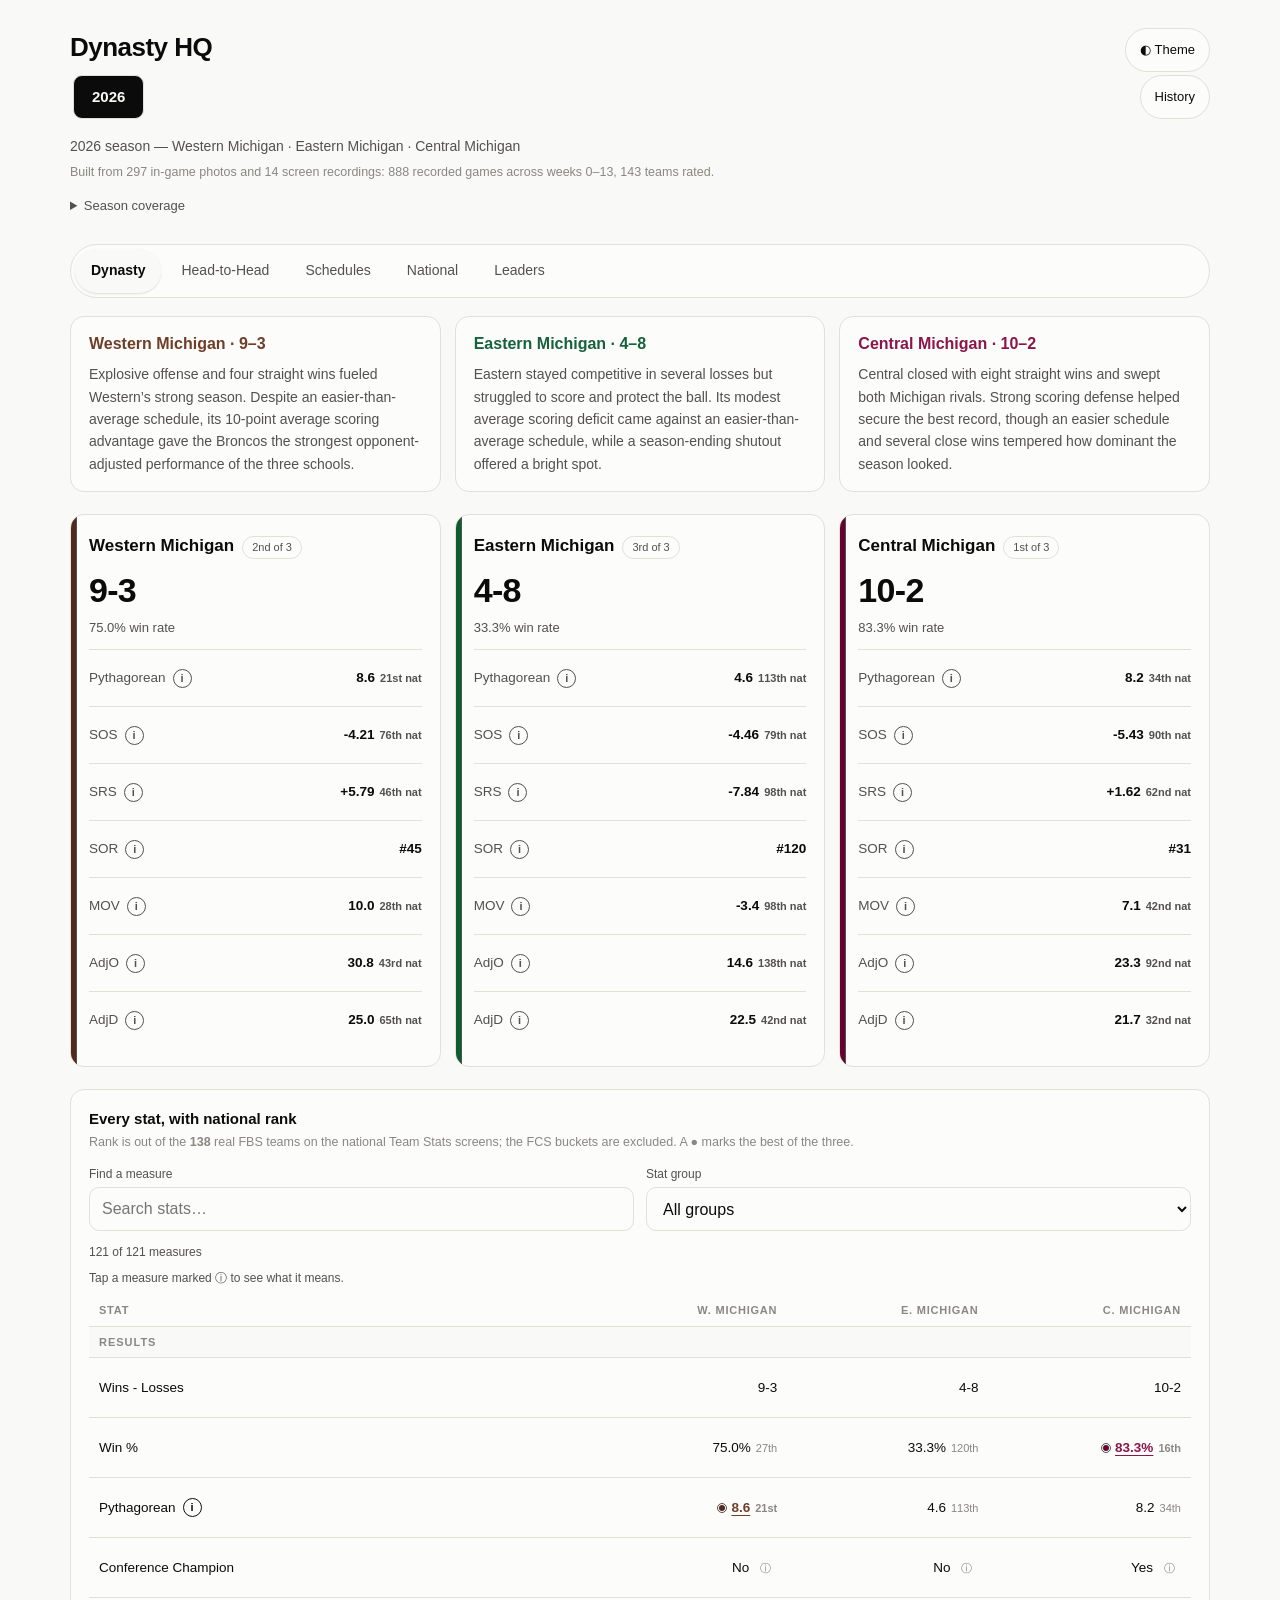
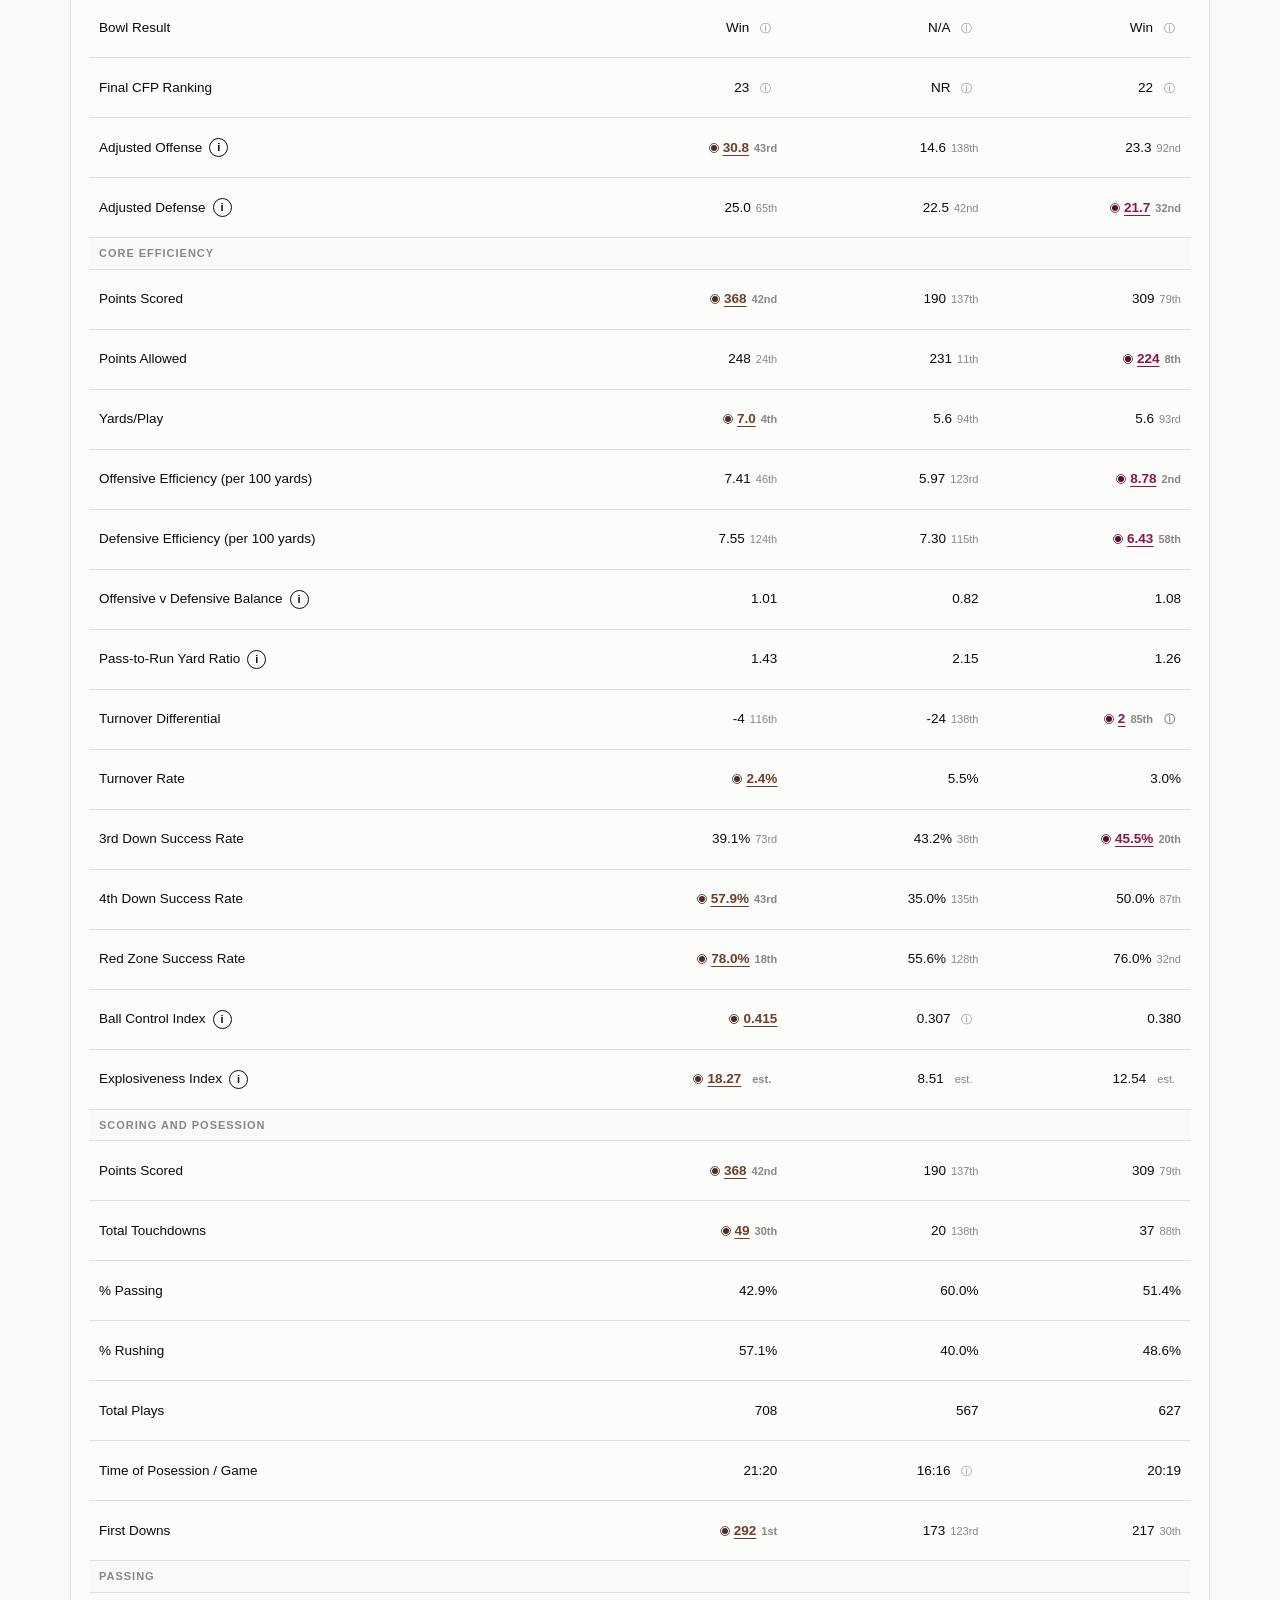
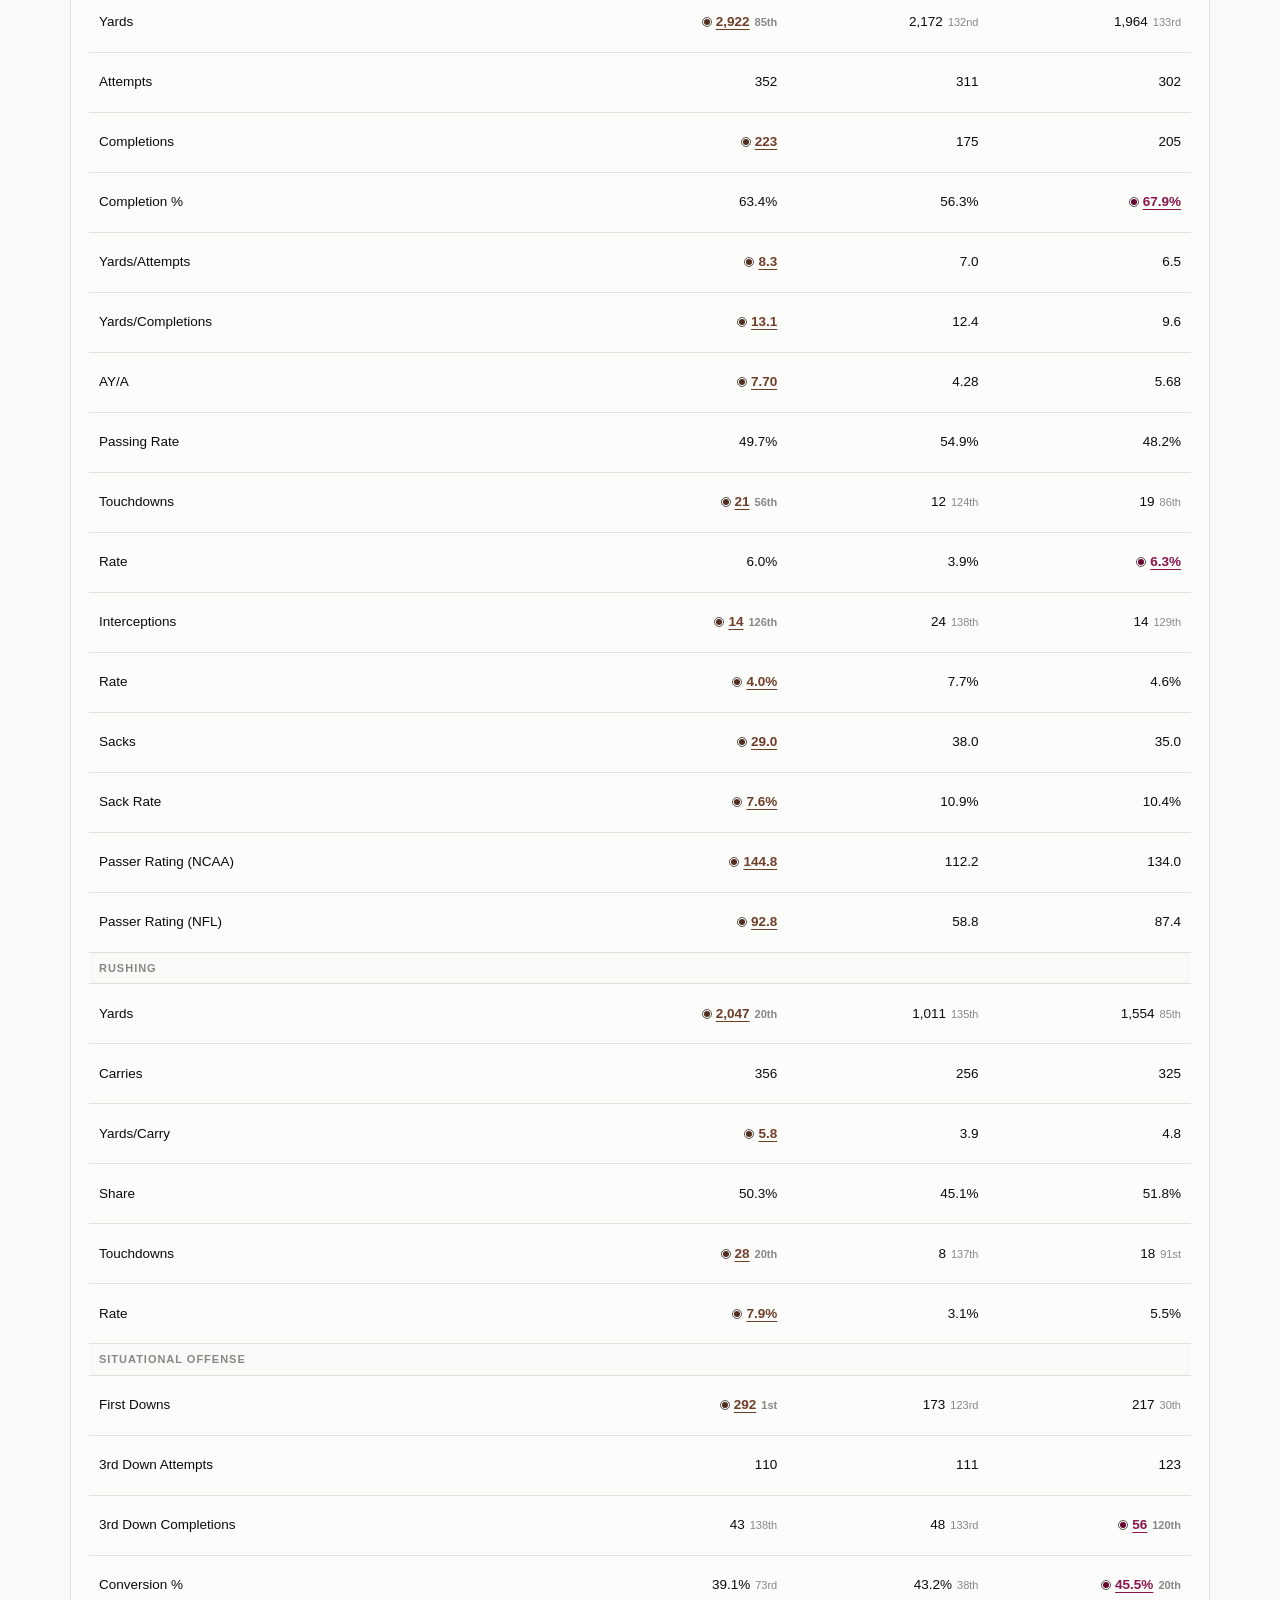
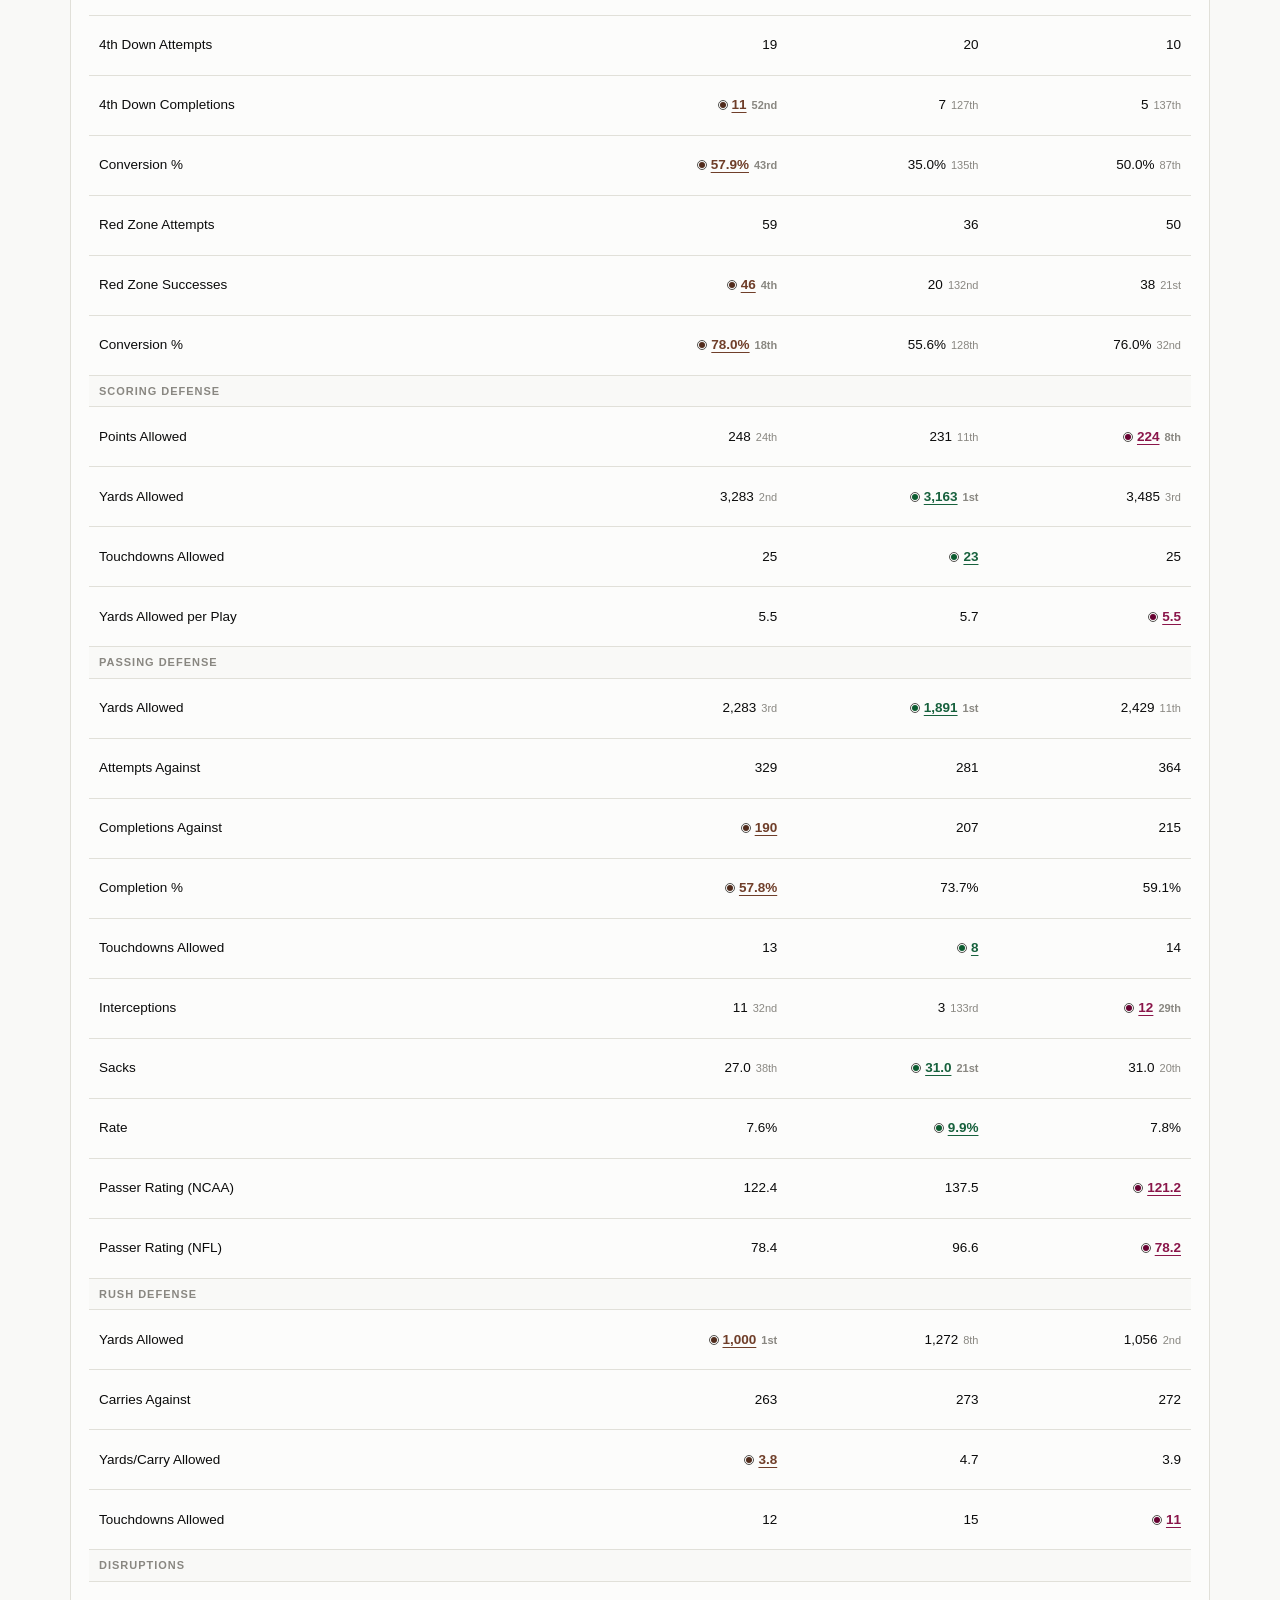
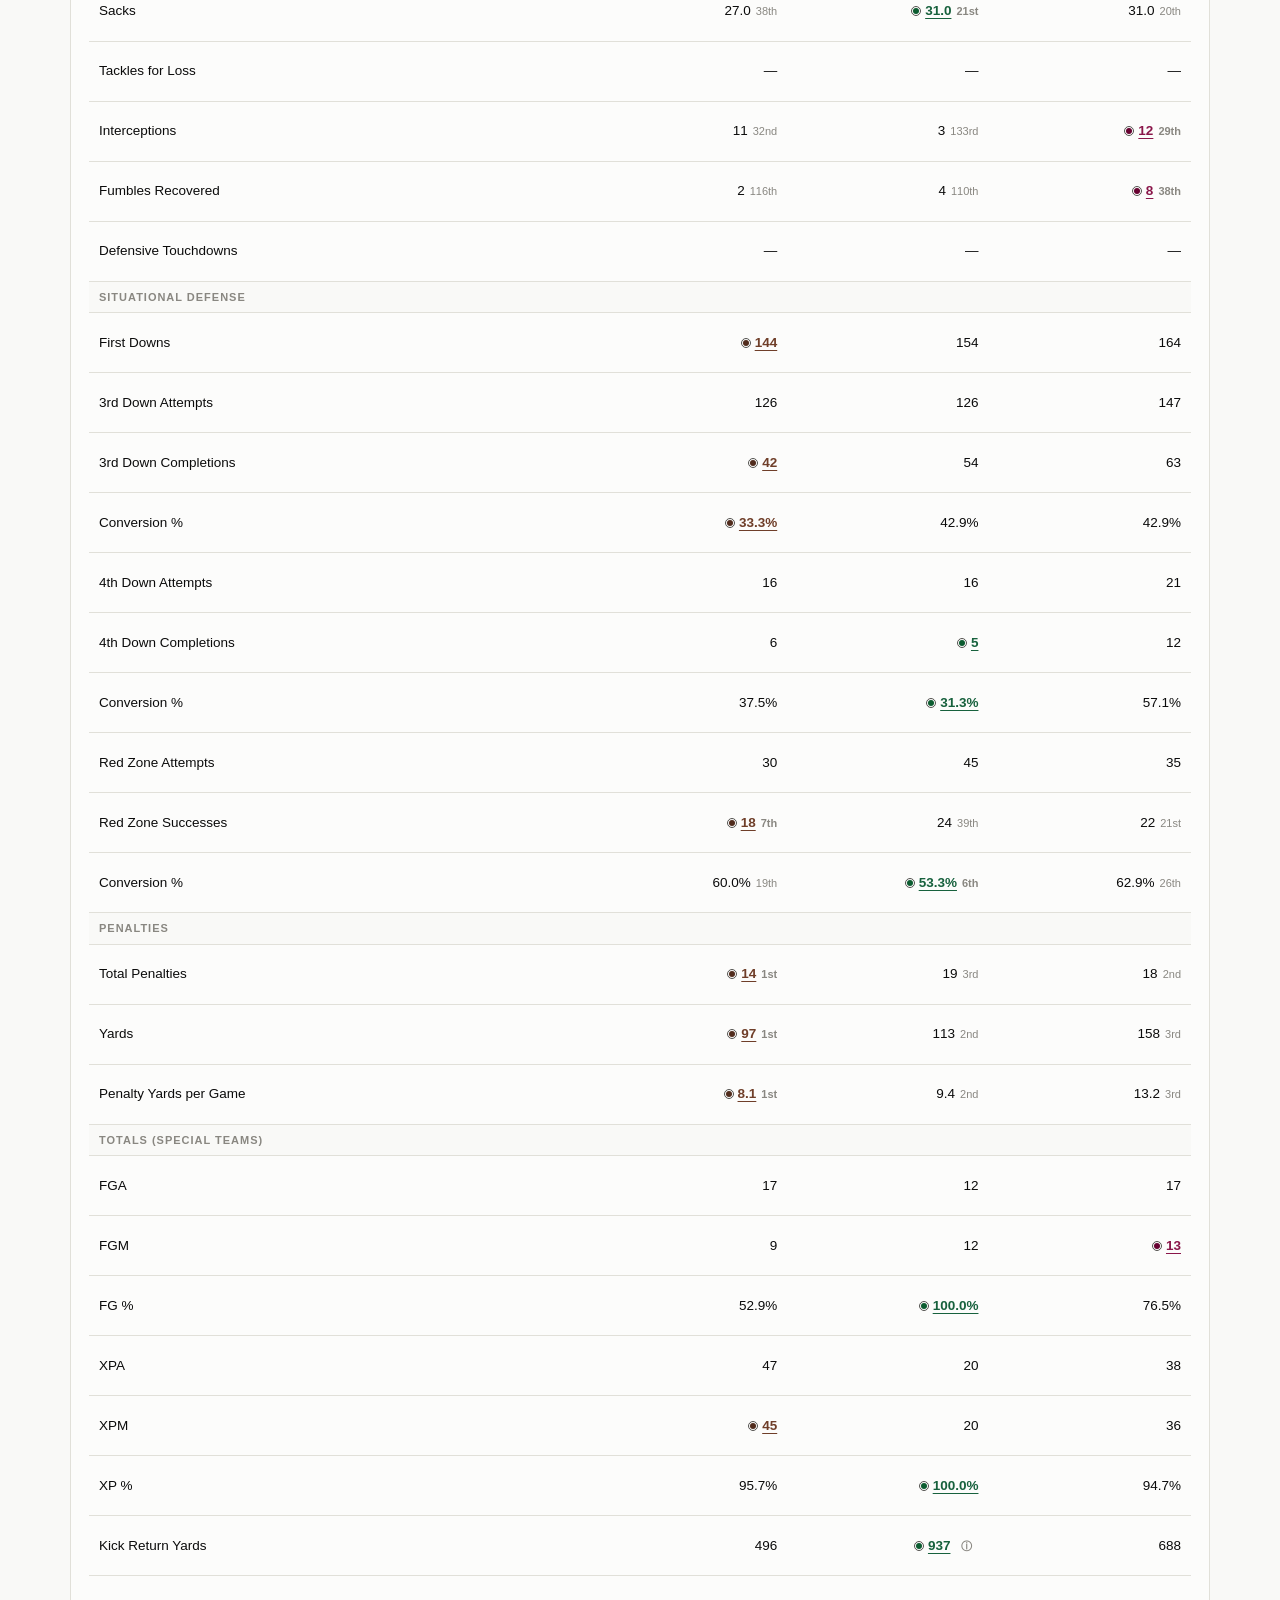
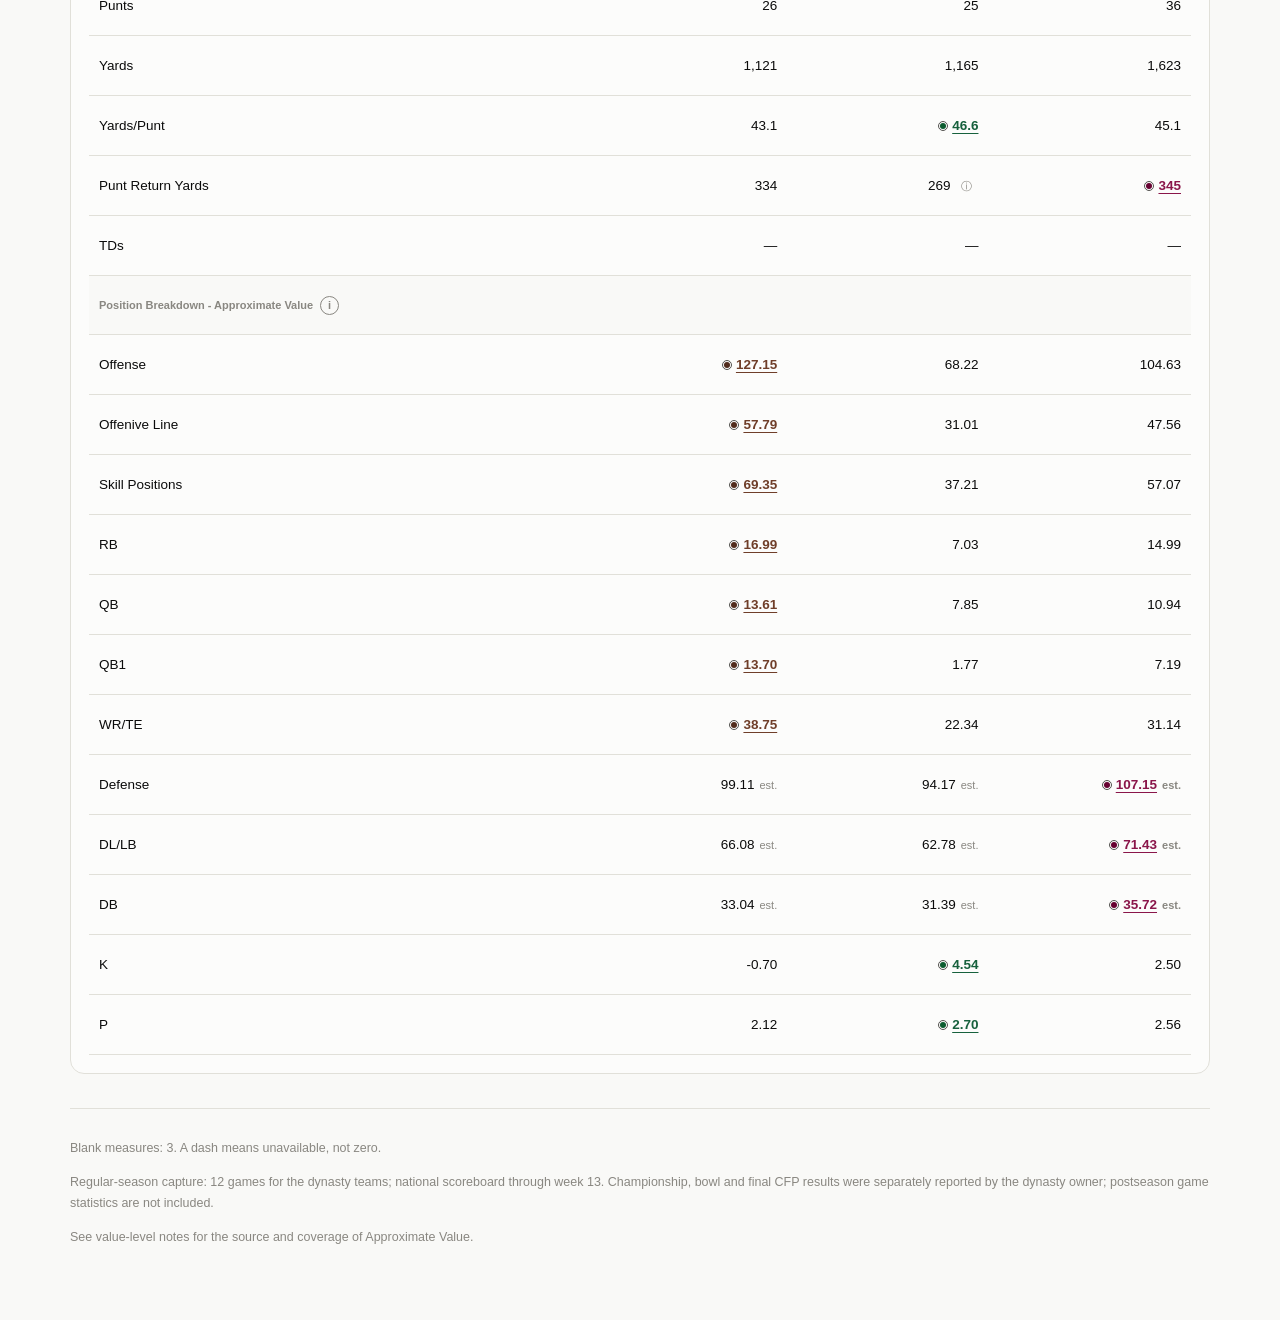
==== commit cb3acd33: "Add multi-season architecture, season tabs, and history" ====
--- a/index.html
+++ b/index.html
@@ -1,214 +1,21 @@
-<!doctype html>
-<html lang="en" data-theme="dark">
-<head>
-<meta charset="utf-8">
-<meta name="viewport" content="width=device-width, initial-scale=1">
-<meta name="robots" content="noindex, nofollow">
-<title>Dynasty HQ — 2026</title>
-<style>
-:root{
-  --s1:#512C1D; --s2:#0C5C30; --s3:#670231;
-  --s1-text:#6F3E29; --s2-text:#17613D; --s3-text:#8A164A;
-  --s1-soft:#ede3df; --s2-soft:#dcece2; --s3-soft:#eedde5;
-  --surface:#fcfcfb; --plane:#f9f9f7; --ink:#0b0b0b; --ink2:#52514e;
-  --muted:#898781; --grid:#e1e0d9; --axis:#c3c2b7; --win:#1baf7a; --loss:#d0402a;
-  --radius:14px;
-}
-:root[data-theme="dark"]{
-  --s1:#512C1D; --s2:#0C5C30; --s3:#670231;
-  --s1-text:#D9AC8C; --s2-text:#91CBA7; --s3-text:#EC94B8;
-  --s1-soft:#2f211c; --s2-soft:#142b1e; --s3-soft:#301322;
-  --surface:#1a1a19; --plane:#0d0d0d; --ink:#ffffff; --ink2:#c3c2b7;
-  --muted:#898781; --grid:#2c2c2a; --axis:#383835; --win:#31c98f; --loss:#e4614a;
-}
-*{box-sizing:border-box}
-body{margin:0;background:var(--plane);color:var(--ink);
-  font:15px/1.5 -apple-system,BlinkMacSystemFont,"Segoe UI",Roboto,Helvetica,Arial,sans-serif;
-  -webkit-font-smoothing:antialiased}
-.wrap{max-width:1180px;margin:0 auto;padding:28px 20px 60px}
-h1{font-size:26px;margin:0 0 4px;letter-spacing:-.02em}
-.sub{color:var(--ink2);font-size:14px;margin:0 0 2px}
-.prov{color:var(--muted);font-size:12.5px;margin:6px 0 0}
-.topbar{display:flex;justify-content:space-between;align-items:flex-start;gap:16px;flex-wrap:wrap}
-button{font:inherit;color:inherit;cursor:pointer;background:none;border:none}
-.ghost{border:1px solid var(--grid);background:var(--surface);border-radius:999px;
-  padding:7px 14px;font-size:13px}
-.ghost:hover{border-color:var(--axis)}
-.tabs{display:flex;gap:4px;background:var(--surface);border:1px solid var(--grid);
-  border-radius:999px;padding:4px;margin:22px 0 18px;overflow-x:auto}
-.tab{padding:8px 16px;border-radius:999px;font-size:14px;color:var(--ink2);white-space:nowrap}
-.tab.on{background:var(--plane);color:var(--ink);font-weight:600;box-shadow:0 1px 2px rgba(0,0,0,.12)}
-.seg{display:inline-flex;gap:2px;background:var(--surface);border:1px solid var(--grid);
-  border-radius:10px;padding:3px;flex-wrap:wrap}
-.seg button{padding:6px 12px;border-radius:7px;font-size:13px;color:var(--ink2)}
-.seg button.on{background:var(--plane);color:var(--ink);font-weight:600}
-.row{display:flex;gap:12px;align-items:center;flex-wrap:wrap;margin-bottom:16px}
-.lbl{font-size:11px;letter-spacing:.09em;text-transform:uppercase;color:var(--muted)}
-select,input[type=search]{font:inherit;background:var(--surface);color:var(--ink);
-  border:1px solid var(--grid);border-radius:10px;padding:8px 12px;max-width:100%}
-.card{background:var(--surface);border:1px solid var(--grid);border-radius:var(--radius);
-  padding:18px;position:relative;overflow:hidden}
-/* overflow:hidden clips the accent bar to the rounded corners, but it also traps
-   position:sticky inside the card. Cards with no accent bar opt out so their
-   table header can stick to the viewport while the page scrolls. */
-.card.open{overflow:visible}
-.cards{display:grid;grid-template-columns:repeat(3,1fr);gap:14px;margin-bottom:22px}
-.accent{position:absolute;left:0;top:0;bottom:0;width:4px}
-.who{display:flex;align-items:baseline;gap:8px;flex-wrap:wrap;margin-bottom:2px}
-.nm{font-weight:700;font-size:17px}
-.school{color:var(--muted);font-size:13px}
-.rec{font-size:34px;font-weight:700;letter-spacing:-.02em;margin:6px 0 2px}
-.wr{color:var(--ink2);font-size:13px;margin-bottom:12px}
-.mini{display:flex;justify-content:space-between;align-items:center;gap:10px;padding:6px 0;
-  border-top:1px solid var(--grid);font-size:13.5px}
-.mini span:first-child{color:var(--ink2)}
-.mini b{font-variant-numeric:tabular-nums;font-weight:600}
-.pill{font-size:11px;border:1px solid var(--grid);border-radius:999px;padding:2px 9px;color:var(--ink2)}
-table{width:100%;border-collapse:collapse;font-size:13.5px}
-th,td{padding:7px 10px;text-align:right;border-bottom:1px solid var(--grid);
-  font-variant-numeric:tabular-nums;white-space:nowrap}
-th{color:var(--muted);font-weight:600;font-size:11px;letter-spacing:.07em;text-transform:uppercase;
-  position:sticky;top:0;background:var(--surface);z-index:1;cursor:default}
-th.sortable{cursor:pointer} th.sortable:hover{color:var(--ink)}
-td:first-child,th:first-child{text-align:left;white-space:normal}
-.lft{text-align:left!important}
-.sec td{background:var(--plane);font-weight:700;font-size:11px;letter-spacing:.09em;
-  text-transform:uppercase;color:var(--muted);text-align:left}
-#leadtable tbody tr:not(.sec)>td{height:60px;vertical-align:middle}
-.best{font-weight:700}
-.best-value{font-weight:700;text-decoration:underline;text-underline-offset:3px}
-.dot{display:inline-block;width:6px;height:6px;border-radius:50%;margin-right:6px;vertical-align:1px}
-.rk{color:var(--muted);font-size:11px;margin-left:5px;font-variant-numeric:tabular-nums}
-.scroll{overflow-x:auto;-webkit-overflow-scrolling:touch}
-.tall{max-height:640px;overflow:auto}
-/* The all-stats table flows down the page rather than scrolling in a box.
-   Being a scroll container would pin its sticky header to the box instead of
-   the viewport, so it only becomes one at phone width, where the sticky first
-   column needs the horizontal scroll more than the header needs to stay put. */
-.flow{overflow:visible}
-.legend{display:flex;gap:16px;flex-wrap:wrap;margin:2px 0 14px;font-size:13px;color:var(--ink2)}
-.legend i{display:inline-block;width:10px;height:10px;border-radius:3px;margin-right:6px}
-.two{display:grid;grid-template-columns:1.15fr .85fr;gap:14px}
-.h2{font-size:15px;font-weight:700;margin:0 0 2px}
-.note{color:var(--muted);font-size:12.5px;margin:0 0 14px}
-.sched{display:grid;grid-template-columns:repeat(3,1fr);gap:14px}
-.gm{display:grid;grid-template-columns:26px 20px 1fr auto;gap:8px;align-items:center;
-  padding:7px 0;border-top:1px solid var(--grid);font-size:13.5px}
-.gm .wk{color:var(--muted);font-size:11.5px;font-variant-numeric:tabular-nums}
-.gm .st{font-weight:700;font-size:12px}
-.gm .op{overflow:hidden;text-overflow:ellipsis;white-space:nowrap}
-.gm .sc{font-variant-numeric:tabular-nums;color:var(--ink2);font-size:13px}
-.W{color:var(--win)} .L{color:var(--loss)}
-.me{background:var(--plane)}
-.me td:first-child{font-weight:700}
-.tt{position:fixed;pointer-events:none;background:var(--surface);color:var(--ink);
-  border:1px solid var(--axis);border-radius:9px;padding:8px 11px;font-size:12.5px;
-  box-shadow:0 6px 22px rgba(0,0,0,.24);opacity:0;transition:opacity .12s;z-index:50;max-width:260px}
-.tt.on{opacity:1}
-.tt-h{font-weight:700;margin-bottom:3px}
-foot,.foot{display:block;color:var(--muted);font-size:12.5px;line-height:1.7;
-  margin-top:34px;padding-top:16px;border-top:1px solid var(--grid)}
-.hide{display:none!important}
-/* Readable labels carry meaning; exact school colors identify accents and charts. */
-.dot,.legend i{outline:1px solid var(--ink2);outline-offset:1px}
-.accent{width:6px;border-right:1px solid var(--ink2)}
-.cards>*,.two>*,.sched>*,.row>*{min-width:0}
-button,select,input[type=search]{min-height:44px}
-button:focus-visible,select:focus-visible,input:focus-visible,[tabindex]:focus-visible{
-  outline:3px solid var(--ink2);outline-offset:3px}
-.measure-help{display:inline-flex;align-items:center;gap:7px;text-align:left;
-  padding:4px 0;white-space:normal;color:inherit;line-height:1.35}
-.measure-help::after{content:'i';display:inline-grid;place-items:center;flex:0 0 17px;
-  width:17px;height:17px;border:1px solid currentColor;border-radius:50%;
-  font-size:11px;font-style:normal;font-weight:600;text-transform:none;letter-spacing:0}
-.measure-help:hover{text-decoration:underline;text-underline-offset:4px}
-.stat-controls{display:grid;grid-template-columns:minmax(0,1fr) minmax(0,1fr);gap:12px;margin-bottom:12px}
-.stat-controls label{display:grid;gap:4px;font-size:12px;color:var(--ink2)}
-.stat-controls input,.stat-controls select{width:100%;font-size:16px}
-.table-hint{font-size:12px;color:var(--ink2);margin:8px 0}
-.swipe-hint{display:none}
-.scroll{max-width:100%;overscroll-behavior-x:contain}
-.sort-button{padding:0;font:inherit;letter-spacing:inherit;text-transform:inherit}
-.sort-help{display:inline-flex;align-items:center;gap:8px}
-.sort-help .measure-help{padding:0 3px}
-.sort-help .measure-help::after{margin:0}
-dialog{color:var(--ink);background:var(--surface);border:1px solid var(--axis);border-radius:18px;
-  padding:24px;width:min(580px,calc(100% - 28px));max-height:calc(100dvh - 32px);overflow:auto;
-  box-shadow:0 18px 70px #0008}
-dialog::backdrop{background:#0009}
-.dialog-head{display:flex;align-items:start;justify-content:space-between;gap:16px}
-.dialog-head h2{font-size:22px;line-height:1.2;margin:8px 0 16px}
-.dialog-close{min-width:44px;flex-shrink:0;border:1px solid var(--grid);border-radius:50%;font-size:24px}
-.dialog-detail{color:var(--ink2)}
-body.dialog-open{overflow:hidden}
-.empty-state{text-align:left;padding:20px;color:var(--ink2)}
-@media (max-width:900px){
-  .cards{grid-template-columns:1fr} .two{grid-template-columns:1fr} .sched{grid-template-columns:1fr}
-}
-@media (max-width:640px){
-  .wrap{padding:20px 14px 48px} h1{font-size:22px}
-  .tabs{width:100%} .tab{flex:1;text-align:center;padding:8px 10px}
-  table{font-size:12.5px} th,td{padding:6px 7px}
-  .flow{overflow-x:auto;-webkit-overflow-scrolling:touch}
-  td:first-child,th:first-child{position:sticky;left:0;background:var(--surface);z-index:2}
-  .sec td:first-child{background:var(--plane)}
-  .wrap{padding:16px 12px 36px}
-  .swipe-hint{display:block}
-  .tabs{position:sticky;top:0;z-index:10;display:grid;grid-template-columns:repeat(5,minmax(0,1fr));
-    border-radius:14px;overflow:visible;gap:2px;margin:16px 0}
-  .tab{padding:6px 3px;font-size:12px;white-space:normal;border-radius:10px;line-height:1.2}
-  .card{padding:14px}
-  .cards{gap:10px;margin-bottom:16px}
-  .cards .card{display:grid;grid-template-columns:1fr auto;column-gap:12px}
-  .cards .who{grid-column:1}.cards .rec{grid-column:2;grid-row:1 / 3;margin:0;font-size:30px}
-  .cards .wr{grid-column:1;margin:0 0 8px}
-  .cards .card-metrics{grid-column:1 / -1;display:grid;grid-template-columns:1fr 1fr;gap:0 16px}
-  .cards .mini{padding:2px 0 8px;align-items:flex-start;flex-direction:column;gap:0}
-  .cards .mini .measure-help{min-height:36px}
-  .stat-controls{grid-template-columns:1fr}
-  .flow{overflow:visible}
-  #leadtable,#leadtable tbody{display:block}
-  #leadtable thead{position:absolute;width:1px;height:1px;overflow:hidden;clip-path:inset(50%)}
-  #leadtable tr{display:grid;grid-template-columns:repeat(3,minmax(0,1fr));border-bottom:1px solid var(--grid);padding:8px 0}
-  #leadtable td{position:static;min-width:0;white-space:normal;overflow-wrap:anywhere;
-    border:0;text-align:center;padding:4px 3px;font-size:14px}
-  #leadtable td:first-child{grid-column:1 / -1;text-align:left;font-weight:600;font-size:14px}
-  #leadtable tbody tr:not(.sec){grid-template-rows:minmax(56px,auto) minmax(96px,auto)}
-  #leadtable tbody tr:not(.sec)>td{height:auto}
-  #leadtable tbody tr:not(.sec)>td:first-child{display:flex;align-items:center}
-  #leadtable td[data-team]::before{content:attr(data-team);display:block;font-size:10px;
-    font-weight:400;color:var(--ink2);margin-bottom:5px}
-  #leadtable .sec{margin-top:12px;padding:8px;background:var(--plane);border-radius:8px}
-  #leadtable .sec td{font-size:11px;background:transparent}
-  #leadtable .rk{display:inline-block}
-  .row select,.row input[type=search]{width:100%;font-size:16px;min-width:0!important}
-  .scroll th:first-child,.scroll td:first-child{min-width:110px;max-width:150px}
-  .scroll thead th:first-child{z-index:3}
-  .gm{grid-template-columns:30px 18px minmax(0,1fr) auto;gap:6px;min-height:44px}
-  .gm .op{white-space:normal;overflow:visible}
-  .legend{gap:10px;font-size:12px}
-  #bars svg,#radar svg{display:block;max-width:100%;height:auto}
-  dialog{padding:18px;margin:auto}
-}
-/* Season summaries */
-.season-summaries{display:grid;grid-template-columns:repeat(3,minmax(0,1fr));gap:14px;margin-bottom:22px}
-.season-summary{padding:16px 18px;background:var(--surface);border:1px solid var(--grid);border-radius:var(--radius)}
-.season-summary h2{font-size:16px;line-height:1.4;margin:0 0 8px;color:var(--summary-color)}
-.season-summary p{font-size:14px;line-height:1.6;margin:0;color:var(--ink2)}
-@media(max-width:800px){.season-summaries{grid-template-columns:1fr;gap:10px;margin-bottom:16px}}
-</style>
-</head>
+<!DOCTYPE html>
+<html lang="en" data-theme="light">
+<head><meta charset="utf-8"><meta name="viewport" content="width=device-width, initial-scale=1">
+<title>Dynasty HQ</title><link rel="stylesheet" href="assets/styles.css"></head>
 <body>
-<div class="wrap">
+<header class="wrap shell">
+  <div class="topbar"><h1>Dynasty HQ</h1><button class="ghost" id="theme" type="button">◐ Theme</button></div>
+  <div class="season-nav"><div id="season-tabs" class="season-tabs" role="tablist" aria-label="Season"></div>
+    <button class="ghost" id="history-button" type="button" aria-pressed="false">History</button></div>
+  <div id="load-status" class="load-status" role="status" aria-live="polite"></div>
+</header>
+<main id="season-panel" class="wrap" role="tabpanel" aria-label="Selected season"></main>
+<section id="history-panel" class="wrap" hidden aria-label="Dynasty history"></section>
+<template id="season-template">
+<div>
 
-  <div class="topbar">
-    <div>
-      <h1>Dynasty HQ</h1>
-      <p class="sub" id="sub"></p>
-      <p class="prov" id="prov"></p>
-    </div>
-    <button class="ghost" id="theme">◐ Theme</button>
-  </div>
+<p class="sub" id="sub"></p><p class="prov" id="prov"></p>
+<details class="season-coverage"><summary>Season coverage</summary><p id="coverage-detail" class="note"></p></details>
 
   <div class="tabs" id="tabs">
     <button class="tab on" data-v="dynasty">Dynasty</button>
@@ -219,20 +26,7 @@
   </div>
 
   <section id="v-dynasty">
-    <div class="season-summaries" aria-label="Season summaries">
-      <article class="season-summary" data-team="W. Michigan" style="--summary-color:var(--s1-text)">
-        <h2>Western Michigan · 9–3</h2>
-        <p>Explosive offense and four straight wins fueled Western’s strong season. Despite an easier-than-average schedule, its 10-point average scoring advantage gave the Broncos the strongest opponent-adjusted performance of the three schools.</p>
-      </article>
-      <article class="season-summary" data-team="E. Michigan" style="--summary-color:var(--s2-text)">
-        <h2>Eastern Michigan · 4–8</h2>
-        <p>Eastern stayed competitive in several losses but struggled to score and protect the ball. Its modest average scoring deficit came against an easier-than-average schedule, while a season-ending shutout offered a bright spot.</p>
-      </article>
-      <article class="season-summary" data-team="C. Michigan" style="--summary-color:var(--s3-text)">
-        <h2>Central Michigan · 10–2</h2>
-        <p>Central closed with eight straight wins and swept both Michigan rivals. Strong scoring defense helped secure the best record, though an easier schedule and several close wins tempered how dominant the season looked.</p>
-      </article>
-    </div>
+    <div class="season-summaries" aria-label="Season summaries"></div>
     <div class="cards" id="cards"></div>
     <div class="card open">
       <p class="h2">Every stat, with national rank</p>
@@ -313,538 +107,7 @@
   <p class="dialog-detail" id="measure-detail"></p>
 </dialog>
 
-<script>
-const DATA = {"season":"2026","teams":["W. Michigan","E. Michigan","C. Michigan"],"full":{"W. Michigan":"Western Michigan","E. Michigan":"Eastern Michigan","C. Michigan":"Central Michigan"},"canon":{"W. Michigan":"Western Michigan","E. Michigan":"Eastern Michigan","C. Michigan":"Central Michigan"},"statMeta":[{"group":"Results","name":"Wins - Losses","key":"record","fmt":"record","higherBetter":null,"pick":"Wins - Losses"},{"group":"Results","name":"Win %","key":"winpct","fmt":"pct","higherBetter":true,"pick":"Win %"},{"group":"Results","name":"Pythagorean","key":"pyth","fmt":"num1","higherBetter":true,"pick":"Pythagorean"},{"group":"Results","name":"Conference Champion","key":"confchamp","fmt":"text","higherBetter":null,"pick":"Conference Champion"},{"group":"Results","name":"Bowl Result","key":"bowl","fmt":"text","higherBetter":null,"pick":"Bowl Result"},{"group":"Results","name":"Final CFP Ranking","key":"cfp","fmt":"text","higherBetter":null,"pick":"Final CFP Ranking"},{"group":"Results","name":"SOS","key":"sos","fmt":"signed2","higherBetter":true,"pick":"SOS","hide":true},{"key":"sor","name":"SOR","group":"Results","fmt":"rank","higherBetter":false,"pick":"SOR · Strength of Record","hide":true},{"group":"Results","name":"SRS","key":"srs","fmt":"signed2","higherBetter":true,"pick":"SRS","hide":true},{"group":"Results","name":"MOV","key":"mov","fmt":"num1","higherBetter":true,"pick":"MOV","hide":true},{"group":"Results","name":"Adjusted Offense","key":"adjo","fmt":"num1","higherBetter":true,"pick":"AdjO · Adjusted Offense"},{"group":"Results","name":"Adjusted Defense","key":"adjd","fmt":"num1","higherBetter":false,"pick":"AdjD · Adjusted Defense"},{"group":"Core Efficiency","name":"Points Scored","key":"pts","fmt":"int","higherBetter":true,"pick":"Points Scored"},{"group":"Core Efficiency","name":"Points Allowed","key":"ptsa","fmt":"int","higherBetter":false,"pick":"Points Allowed"},{"group":"Core Efficiency","name":"Yards/Play","key":"ypp","fmt":"num1","higherBetter":true,"pick":"Yards/Play"},{"group":"Core Efficiency","name":"Offensive Efficiency (per 100 yards)","key":"oeff","fmt":"num2","higherBetter":true,"pick":"Offensive Efficiency (per 100 yards)"},{"group":"Core Efficiency","name":"Defensive Efficiency (per 100 yards)","key":"deff","fmt":"num2","higherBetter":false,"pick":"Defensive Efficiency (per 100 yards)"},{"group":"Core Efficiency","name":"Offensive v Defensive Balance","key":"balance","fmt":"num2","higherBetter":null,"pick":"Offensive v Defensive Balance"},{"group":"Core Efficiency","name":"Pass-to-Run Yard Ratio","key":"p2r","fmt":"num2","higherBetter":null,"pick":"Pass-to-Run Yard Ratio"},{"group":"Core Efficiency","name":"Turnover Differential","key":"todiff","fmt":"int","higherBetter":true,"pick":"Turnover Differential"},{"group":"Core Efficiency","name":"Turnover Rate","key":"torate","fmt":"pct","higherBetter":false,"pick":"Turnover Rate"},{"group":"Core Efficiency","name":"3rd Down Success Rate","key":"d3rate","fmt":"pct","higherBetter":true,"pick":"3rd Down Success Rate"},{"group":"Core Efficiency","name":"4th Down Success Rate","key":"d4rate","fmt":"pct","higherBetter":true,"pick":"4th Down Success Rate"},{"group":"Core Efficiency","name":"Red Zone Success Rate","key":"rzrate","fmt":"pct","higherBetter":true,"pick":"Red Zone Success Rate"},{"group":"Core Efficiency","name":"Ball Control Index","key":"bci","fmt":"num3","higherBetter":true,"pick":"Ball Control Index"},{"group":"Core Efficiency","name":"Explosiveness Index","key":"explo","fmt":"num2","higherBetter":true,"pick":"Explosiveness Index"},{"group":"Scoring and Posession","name":"Points Scored","key":"pts2","fmt":"int","higherBetter":true,"pick":"Points Scored"},{"group":"Scoring and Posession","name":"Total Touchdowns","key":"ttd","fmt":"int","higherBetter":true,"pick":"Total Touchdowns"},{"group":"Scoring and Posession","name":"% Passing","key":"pctpass","fmt":"pct","higherBetter":null,"pick":"% Passing"},{"group":"Scoring and Posession","name":"% Rushing","key":"pctrush","fmt":"pct","higherBetter":null,"pick":"% Rushing"},{"group":"Scoring and Posession","name":"Total Plays","key":"plays","fmt":"int","higherBetter":null,"pick":"Total Plays"},{"group":"Scoring and Posession","name":"Time of Posession / Game","key":"toppg","fmt":"mmss","higherBetter":null,"pick":"Time of Posession / Game"},{"group":"Scoring and Posession","name":"First Downs","key":"fd","fmt":"int","higherBetter":true,"pick":"First Downs"},{"group":"Passing","name":"Yards","key":"pyds","fmt":"int","higherBetter":true,"pick":"Yards"},{"group":"Passing","name":"Attempts","key":"patt","fmt":"int","higherBetter":null,"pick":"Attempts"},{"group":"Passing","name":"Completions","key":"pcomp","fmt":"int","higherBetter":true,"pick":"Completions"},{"group":"Passing","name":"Completion %","key":"pcpct","fmt":"pct","higherBetter":true,"pick":"Completion %"},{"group":"Passing","name":"Yards/Attempts","key":"ypa","fmt":"num1","higherBetter":true,"pick":"Yards/Attempts"},{"group":"Passing","name":"Yards/Completions","key":"ypc_pass","fmt":"num1","higherBetter":true,"pick":"Yards/Completions"},{"group":"Passing","name":"AY/A","key":"aya","fmt":"num2","higherBetter":true,"pick":"AY/A"},{"group":"Passing","name":"Passing Rate","key":"passrate","fmt":"pct","higherBetter":null,"pick":"Passing Rate"},{"group":"Passing","name":"Touchdowns","key":"ptd","fmt":"int","higherBetter":true,"pick":"Touchdowns"},{"group":"Passing","name":"Rate","key":"ptdrate","fmt":"pct","higherBetter":true,"pick":"Rate (TD)"},{"group":"Passing","name":"Interceptions","key":"pint","fmt":"int","higherBetter":false,"pick":"Interceptions"},{"group":"Passing","name":"Rate","key":"pintrate","fmt":"pct","higherBetter":false,"pick":"Rate (INT)"},{"group":"Passing","name":"Sacks","key":"sackstaken","fmt":"num1","higherBetter":false,"pick":"Sacks"},{"group":"Passing","name":"Sack Rate","key":"sacktakenrate","fmt":"pct","higherBetter":false,"pick":"Sack Rate"},{"group":"Passing","name":"Passer Rating (NCAA)","key":"ncaa","fmt":"num1","higherBetter":true,"pick":"Passer Rating (NCAA)"},{"group":"Passing","name":"Passer Rating (NFL)","key":"nfl","fmt":"num1","higherBetter":true,"pick":"Passer Rating (NFL)"},{"group":"Rushing","name":"Yards","key":"ryds","fmt":"int","higherBetter":true,"pick":"Yards"},{"group":"Rushing","name":"Carries","key":"car","fmt":"int","higherBetter":null,"pick":"Carries"},{"group":"Rushing","name":"Yards/Carry","key":"ypcar","fmt":"num1","higherBetter":true,"pick":"Yards/Carry"},{"group":"Rushing","name":"Share","key":"rushshare","fmt":"pct","higherBetter":null,"pick":"Share"},{"group":"Rushing","name":"Touchdowns","key":"rtd","fmt":"int","higherBetter":true,"pick":"Touchdowns"},{"group":"Rushing","name":"Rate","key":"rtdrate","fmt":"pct","higherBetter":true,"pick":"Rate"},{"group":"Situational Offense","name":"First Downs","key":"fd_so","fmt":"int","higherBetter":true,"pick":"First Downs"},{"group":"Situational Offense","name":"3rd Down Attempts","key":"d3a","fmt":"int","higherBetter":null,"pick":"3rd Down Attempts"},{"group":"Situational Offense","name":"3rd Down Completions","key":"d3c","fmt":"int","higherBetter":true,"pick":"3rd Down Completions"},{"group":"Situational Offense","name":"Conversion %","key":"d3pct","fmt":"pct","higherBetter":true,"pick":"Conversion % (3rd Down)"},{"group":"Situational Offense","name":"4th Down Attempts","key":"d4a","fmt":"int","higherBetter":null,"pick":"4th Down Attempts"},{"group":"Situational Offense","name":"4th Down Completions","key":"d4c","fmt":"int","higherBetter":true,"pick":"4th Down Completions"},{"group":"Situational Offense","name":"Conversion %","key":"d4pct","fmt":"pct","higherBetter":true,"pick":"Conversion % (4th Down)"},{"group":"Situational Offense","name":"Red Zone Attempts","key":"rza","fmt":"int","higherBetter":null,"pick":"Red Zone Attempts"},{"group":"Situational Offense","name":"Red Zone Successes","key":"rzs","fmt":"int","higherBetter":true,"pick":"Red Zone Successes"},{"group":"Situational Offense","name":"Conversion %","key":"rzpct","fmt":"pct","higherBetter":true,"pick":"Conversion % (Red Zone)"},{"group":"Scoring Defense","name":"Points Allowed","key":"ptsa2","fmt":"int","higherBetter":false,"pick":"Points Allowed"},{"group":"Scoring Defense","name":"Yards Allowed","key":"ydsa","fmt":"int","higherBetter":false,"pick":"Yards Allowed"},{"group":"Scoring Defense","name":"Touchdowns Allowed","key":"tda","fmt":"int","higherBetter":false,"pick":"Touchdowns Allowed"},{"group":"Scoring Defense","name":"Yards Allowed per Play","key":"yppa","fmt":"num1","higherBetter":false,"pick":"Yards Allowed per Play"},{"group":"Passing Defense","name":"Yards Allowed","key":"pydsa","fmt":"int","higherBetter":false,"pick":"Yards Allowed"},{"group":"Passing Defense","name":"Attempts Against","key":"patta","fmt":"int","higherBetter":null,"pick":"Attempts Against"},{"group":"Passing Defense","name":"Completions Against","key":"pcompa","fmt":"int","higherBetter":false,"pick":"Completions Against"},{"group":"Passing Defense","name":"Completion %","key":"pcpcta","fmt":"pct","higherBetter":false,"pick":"Completion %"},{"group":"Passing Defense","name":"Touchdowns Allowed","key":"ptda","fmt":"int","higherBetter":false,"pick":"Touchdowns Allowed"},{"group":"Passing Defense","name":"Interceptions","key":"dint","fmt":"int","higherBetter":true,"pick":"Interceptions"},{"group":"Passing Defense","name":"Sacks","key":"sacks","fmt":"num1","higherBetter":true,"pick":"Sacks"},{"group":"Passing Defense","name":"Rate","key":"sackrate","fmt":"pct","higherBetter":true,"pick":"Rate (Sack)"},{"group":"Passing Defense","name":"Passer Rating (NCAA)","key":"ncaaa","fmt":"num1","higherBetter":false,"pick":"Passer Rating (NCAA)"},{"group":"Passing Defense","name":"Passer Rating (NFL)","key":"nfla","fmt":"num1","higherBetter":false,"pick":"Passer Rating (NFL)"},{"group":"Rush Defense","name":"Yards Allowed","key":"rydsa","fmt":"int","higherBetter":false,"pick":"Yards Allowed"},{"group":"Rush Defense","name":"Carries Against","key":"cara","fmt":"int","higherBetter":null,"pick":"Carries Against"},{"group":"Rush Defense","name":"Yards/Carry Allowed","key":"ypcara","fmt":"num1","higherBetter":false,"pick":"Yards/Carry Allowed"},{"group":"Rush Defense","name":"Touchdowns Allowed","key":"rtda","fmt":"int","higherBetter":false,"pick":"Touchdowns Allowed"},{"group":"Disruptions","name":"Sacks","key":"sacks_d","fmt":"num1","higherBetter":true,"pick":"Sacks"},{"group":"Disruptions","name":"Tackles for Loss","key":"tfl","fmt":"int","higherBetter":true,"pick":"Tackles for Loss"},{"group":"Disruptions","name":"Interceptions","key":"dint2","fmt":"int","higherBetter":true,"pick":"Interceptions"},{"group":"Disruptions","name":"Fumbles Recovered","key":"fumrec","fmt":"int","higherBetter":true,"pick":"Fumbles Recovered"},{"group":"Disruptions","name":"Defensive Touchdowns","key":"deftd","fmt":"int","higherBetter":true,"pick":"Defensive Touchdowns"},{"group":"Situational Defense","name":"First Downs","key":"fda","fmt":"int","higherBetter":false,"pick":"First Downs"},{"group":"Situational Defense","name":"3rd Down Attempts","key":"d3aa","fmt":"int","higherBetter":null,"pick":"3rd Down Attempts"},{"group":"Situational Defense","name":"3rd Down Completions","key":"d3ca","fmt":"int","higherBetter":false,"pick":"3rd Down Completions"},{"group":"Situational Defense","name":"Conversion %","key":"d3pcta","fmt":"pct","higherBetter":false,"pick":"Conversion % (3rd Down)"},{"group":"Situational Defense","name":"4th Down Attempts","key":"d4aa","fmt":"int","higherBetter":null,"pick":"4th Down Attempts"},{"group":"Situational Defense","name":"4th Down Completions","key":"d4ca","fmt":"int","higherBetter":false,"pick":"4th Down Completions"},{"group":"Situational Defense","name":"Conversion %","key":"d4pcta","fmt":"pct","higherBetter":false,"pick":"Conversion % (4th Down)"},{"group":"Situational Defense","name":"Red Zone Attempts","key":"rzaa","fmt":"int","higherBetter":null,"pick":"Red Zone Attempts"},{"group":"Situational Defense","name":"Red Zone Successes","key":"rzsa","fmt":"int","higherBetter":false,"pick":"Red Zone Successes"},{"group":"Situational Defense","name":"Conversion %","key":"rzpcta","fmt":"pct","higherBetter":false,"pick":"Conversion % (Red Zone)"},{"group":"Penalties","name":"Total Penalties","key":"pen","fmt":"int","higherBetter":false,"pick":"Total Penalties"},{"group":"Penalties","name":"Yards","key":"penyds","fmt":"int","higherBetter":false,"pick":"Yards"},{"group":"Penalties","name":"Penalty Yards per Game","key":"penypg","fmt":"num1","higherBetter":false,"pick":"Penalty Yards per Game"},{"group":"Totals (Special Teams)","name":"FGA","key":"fga","fmt":"int","higherBetter":null,"pick":"FGA"},{"group":"Totals (Special Teams)","name":"FGM","key":"fgm","fmt":"int","higherBetter":true,"pick":"FGM"},{"group":"Totals (Special Teams)","name":"FG %","key":"fgpct","fmt":"pct","higherBetter":true,"pick":"FG %"},{"group":"Totals (Special Teams)","name":"XPA","key":"xpa","fmt":"int","higherBetter":null,"pick":"XPA"},{"group":"Totals (Special Teams)","name":"XPM","key":"xpm","fmt":"int","higherBetter":true,"pick":"XPM"},{"group":"Totals (Special Teams)","name":"XP %","key":"xppct","fmt":"pct","higherBetter":true,"pick":"XP %"},{"group":"Totals (Special Teams)","name":"Kick Return Yards","key":"kr","fmt":"int","higherBetter":true,"pick":"Kick Return Yards"},{"group":"Totals (Special Teams)","name":"Punts","key":"punts","fmt":"int","higherBetter":null,"pick":"Punts"},{"group":"Totals (Special Teams)","name":"Yards","key":"puntyds","fmt":"int","higherBetter":null,"pick":"Yards"},{"group":"Totals (Special Teams)","name":"Yards/Punt","key":"ypunt","fmt":"num1","higherBetter":true,"pick":"Yards/Punt"},{"group":"Totals (Special Teams)","name":"Punt Return Yards","key":"pr","fmt":"int","higherBetter":true,"pick":"Punt Return Yards"},{"group":"Totals (Special Teams)","name":"TDs","key":"sttd","fmt":"int","higherBetter":true,"pick":"TDs"},{"group":"Position Breakdown - Approximate Value","name":"Offense","key":"av_team_off","fmt":"num2","higherBetter":true,"pick":"Offense"},{"group":"Position Breakdown - Approximate Value","name":"Offenive Line","key":"av_oline_pool","fmt":"num2","higherBetter":true,"pick":"Offenive Line"},{"group":"Position Breakdown - Approximate Value","name":"Skill Positions","key":"av_skill_pool","fmt":"num2","higherBetter":true,"pick":"Skill Positions"},{"group":"Position Breakdown - Approximate Value","name":"RB","key":"av_rush_pool","fmt":"num2","higherBetter":true,"pick":"RB"},{"group":"Position Breakdown - Approximate Value","name":"QB","key":"av_pass_pool","fmt":"num2","higherBetter":true,"pick":"QB"},{"group":"Position Breakdown - Approximate Value","name":"QB1","key":"av_qb1","fmt":"num2","higherBetter":true,"pick":"QB1"},{"group":"Position Breakdown - Approximate Value","name":"WR/TE","key":"av_rec_pool","fmt":"num2","higherBetter":true,"pick":"WR/TE"},{"group":"Position Breakdown - Approximate Value","name":"Defense","key":"av_team_def","fmt":"num2","higherBetter":true,"pick":"Defense"},{"group":"Position Breakdown - Approximate Value","name":"DL/LB","key":"av_front7_pool","fmt":"num2","higherBetter":true,"pick":"DL/LB"},{"group":"Position Breakdown - Approximate Value","name":"DB","key":"av_secondary_pool","fmt":"num2","higherBetter":true,"pick":"DB"},{"group":"Position Breakdown - Approximate Value","name":"K","key":"av_kicker","fmt":"num2","higherBetter":true,"pick":"K"},{"group":"Position Breakdown - Approximate Value","name":"P","key":"av_punter","fmt":"num2","higherBetter":true,"pick":"P"}],"values":{"W. Michigan":{"record":{"v":"9-3","rank":null,"of":null},"winpct":{"v":0.75,"rank":27,"of":138},"pyth":{"v":8.617865553192122,"rank":21,"of":138},"confchamp":{"v":"No","rank":null,"of":null,"note":"Reported by the dynasty owner. Master marks Conference Champion, Bowl Result and Final CFP Ranking as user-entered; no screen in the source set records them. NR means the team finished outside the final CFP top 25."},"bowl":{"v":"Win","rank":null,"of":null,"note":"Reported by the dynasty owner. Master marks Conference Champion, Bowl Result and Final CFP Ranking as user-entered; no screen in the source set records them. NR means the team finished outside the final CFP top 25."},"cfp":{"v":"23","rank":null,"of":null,"note":"Reported by the dynasty owner. Master marks Conference Champion, Bowl Result and Final CFP Ranking as user-entered; no screen in the source set records them. NR means the team finished outside the final CFP top 25."},"sos":{"v":-4.211306832102829,"rank":76,"of":138},"srs":{"v":5.788693167897193,"rank":46,"of":138},"mov":{"v":10.0,"rank":28,"of":138},"pts":{"v":368,"rank":42,"of":138},"ptsa":{"v":248,"rank":24,"of":138},"ypp":{"v":7.0,"rank":4,"of":138},"oeff":{"v":7.405916683437312,"rank":46,"of":138},"deff":{"v":7.554066402680475,"rank":124,"of":138},"balance":{"v":1.0113636363636365,"rank":null,"of":null},"p2r":{"v":1.4274548119198827,"rank":null,"of":null},"todiff":{"v":-4,"rank":116,"of":138},"torate":{"v":0.02401129943502825,"rank":null,"of":null},"d3rate":{"v":0.39090909090909093,"rank":73,"of":138},"d4rate":{"v":0.5789473684210527,"rank":43,"of":138},"rzrate":{"v":0.7796610169491526,"rank":18,"of":138},"bci":{"v":0.4153193005858966,"rank":null,"of":null},"explo":{"v":18.26950354609929,"rank":null,"of":null,"estimate":true,"note":"Uses estimated drives from offensive TDs, FGA, punts, turnovers, failed fourth downs and two end-of-half possessions per game."},"pts2":{"v":368,"rank":42,"of":138},"ttd":{"v":49,"rank":30,"of":138},"pctpass":{"v":0.42857142857142855,"rank":null,"of":null},"pctrush":{"v":0.5714285714285714,"rank":null,"of":null},"plays":{"v":708.0,"rank":null,"of":null},"toppg":{"v":1280.4166666666667,"rank":null,"of":null},"fd":{"v":292,"rank":1,"of":138},"pyds":{"v":2922,"rank":85,"of":138},"patt":{"v":352.0,"rank":null,"of":null},"pcomp":{"v":223,"rank":null,"of":null},"pcpct":{"v":0.6335227272727273,"rank":null,"of":null},"ypa":{"v":8.301136363636363,"rank":null,"of":null},"ypc_pass":{"v":13.103139013452914,"rank":null,"of":null},"aya":{"v":7.704545454545454,"rank":null,"of":null},"passrate":{"v":0.4971751412429379,"rank":null,"of":null},"ptd":{"v":21,"rank":56,"of":138},"ptdrate":{"v":0.05965909090909091,"rank":null,"of":null},"pint":{"v":14,"rank":126,"of":138},"pintrate":{"v":0.03977272727272727,"rank":null,"of":null},"sackstaken":{"v":29,"rank":null,"of":null},"sacktakenrate":{"v":0.07611548556430446,"rank":null,"of":null},"ncaa":{"v":144.81477272727273,"rank":null,"of":null},"nfl":{"v":92.77935606060606,"rank":null,"of":null},"ryds":{"v":2047,"rank":20,"of":138},"car":{"v":356.0,"rank":null,"of":null},"ypcar":{"v":5.75,"rank":null,"of":null},"rushshare":{"v":0.5028248587570622,"rank":null,"of":null},"rtd":{"v":28,"rank":20,"of":138},"rtdrate":{"v":0.07865168539325842,"rank":null,"of":null},"fd_so":{"v":292,"rank":1,"of":138},"d3a":{"v":110,"rank":null,"of":null},"d3c":{"v":43,"rank":138,"of":138},"d3pct":{"v":0.39090909090909093,"rank":73,"of":138},"d4a":{"v":19,"rank":null,"of":null},"d4c":{"v":11,"rank":52,"of":138},"d4pct":{"v":0.5789473684210527,"rank":43,"of":138},"rza":{"v":59,"rank":null,"of":null},"rzs":{"v":46,"rank":4,"of":138},"rzpct":{"v":0.7796610169491526,"rank":18,"of":138},"ptsa2":{"v":248,"rank":24,"of":138},"ydsa":{"v":3283,"rank":2,"of":138},"tda":{"v":25.0,"rank":null,"of":null},"yppa":{"v":5.545608108108108,"rank":null,"of":null},"pydsa":{"v":2283,"rank":3,"of":138},"patta":{"v":329.0,"rank":null,"of":null},"pcompa":{"v":190.0,"rank":null,"of":null},"pcpcta":{"v":0.5775075987841946,"rank":null,"of":null},"ptda":{"v":13.0,"rank":null,"of":null},"dint":{"v":11,"rank":32,"of":138},"sacks":{"v":27,"rank":38,"of":138},"sackrate":{"v":0.07584269662921349,"rank":null,"of":null},"ncaaa":{"v":122.39270516717325,"rank":null,"of":null},"nfla":{"v":78.36246200607903,"rank":null,"of":null},"rydsa":{"v":1000,"rank":1,"of":138},"cara":{"v":263.0,"rank":null,"of":null},"ypcara":{"v":3.802281368821293,"rank":null,"of":null},"rtda":{"v":12.0,"rank":null,"of":null},"sacks_d":{"v":27,"rank":38,"of":138},"tfl":{"v":null,"rank":null,"of":null},"dint2":{"v":11,"rank":32,"of":138},"fumrec":{"v":2,"rank":116,"of":138},"deftd":{"v":null,"rank":null,"of":null},"fda":{"v":144.0,"rank":null,"of":null},"d3aa":{"v":126.0,"rank":null,"of":null},"d3ca":{"v":42.0,"rank":null,"of":null},"d3pcta":{"v":0.3333333333333333,"rank":null,"of":null},"d4aa":{"v":16.0,"rank":null,"of":null},"d4ca":{"v":6.0,"rank":null,"of":null},"d4pcta":{"v":0.375,"rank":null,"of":null},"rzaa":{"v":30,"rank":null,"of":null},"rzsa":{"v":18,"rank":7,"of":138},"rzpcta":{"v":0.6,"rank":19,"of":138},"pen":{"v":14,"rank":1,"of":138},"penyds":{"v":97,"rank":1,"of":138},"penypg":{"v":8.1,"rank":1,"of":138},"fga":{"v":17,"rank":null,"of":null},"fgm":{"v":9,"rank":null,"of":null},"fgpct":{"v":0.5294117647058824,"rank":null,"of":null},"xpa":{"v":47,"rank":null,"of":null},"xpm":{"v":45,"rank":null,"of":null},"xppct":{"v":0.9574468085106383,"rank":null,"of":null},"kr":{"v":496.0,"rank":null,"of":null},"punts":{"v":26,"rank":null,"of":null},"puntyds":{"v":1121,"rank":null,"of":null},"ypunt":{"v":43.11538461538461,"rank":null,"of":null},"pr":{"v":334.0,"rank":null,"of":null},"sttd":{"v":null,"rank":null,"of":null},"av_team_off":{"v":127.14685446750124,"rank":null,"of":null,"note":"Three-team offensive baseline includes Eastern’s retained first-game workbook punts; see source notes."},"av_oline_pool":{"v":57.794024757955114,"rank":null,"of":null,"note":"Three-team offensive baseline includes Eastern’s retained first-game workbook punts; see source notes."},"av_skill_pool":{"v":69.35282970954613,"rank":null,"of":null,"note":"Three-team offensive baseline includes Eastern’s retained first-game workbook punts; see source notes."},"av_rush_pool":{"v":16.98767674794374,"rank":null,"of":null,"note":"Three-team offensive baseline includes Eastern’s retained first-game workbook punts; see source notes."},"av_pass_pool":{"v":13.614939770016623,"rank":null,"of":null,"note":"Three-team offensive baseline includes Eastern’s retained first-game workbook punts; see source notes."},"av_qb1":{"v":13.697273999630735,"rank":null,"of":null,"note":"Three-team offensive baseline includes Eastern’s retained first-game workbook punts; see source notes."},"av_rec_pool":{"v":38.75021319158577,"rank":null,"of":null,"note":"Three-team offensive baseline includes Eastern’s retained first-game workbook punts; see source notes."},"av_team_def":{"v":99.11402765621041,"rank":null,"of":null,"estimate":true,"note":"Defensive drives equal the team’s own estimated drive count, since possessions alternate. That removes the earlier opponent field-goal estimate, and with it any dependence on opponent punts or takeaways, so Eastern’s 11-game opponent-punt total and Central’s 21-versus-20 takeaway discrepancy no longer reach this figure. The drive count itself is still an estimate and the baseline is the three schools."},"av_front7_pool":{"v":66.0760184374736,"rank":null,"of":null,"estimate":true,"note":"Defensive drives equal the team’s own estimated drive count, since possessions alternate. That removes the earlier opponent field-goal estimate, and with it any dependence on opponent punts or takeaways, so Eastern’s 11-game opponent-punt total and Central’s 21-versus-20 takeaway discrepancy no longer reach this figure. The drive count itself is still an estimate and the baseline is the three schools."},"av_secondary_pool":{"v":33.0380092187368,"rank":null,"of":null,"estimate":true,"note":"Defensive drives equal the team’s own estimated drive count, since possessions alternate. That removes the earlier opponent field-goal estimate, and with it any dependence on opponent punts or takeaways, so Eastern’s 11-game opponent-punt total and Central’s 21-versus-20 takeaway discrepancy no longer reach this figure. The drive count itself is still an estimate and the baseline is the three schools."},"av_kicker":{"v":-0.6994098126446749,"rank":null,"of":null},"av_punter":{"v":2.117772937419134,"rank":null,"of":null},"sor":{"v":45,"rank":45,"of":138},"adjo":{"v":30.806284056178377,"rank":43,"of":138},"adjd":{"v":25.017590888281433,"rank":65,"of":138},"adjem":{"v":5.788693167896943,"rank":46,"of":138}},"E. Michigan":{"record":{"v":"4-8","rank":null,"of":null},"winpct":{"v":0.3333333333333333,"rank":120,"of":138},"pyth":{"v":4.635056689877313,"rank":113,"of":138},"confchamp":{"v":"No","rank":null,"of":null,"note":"Reported by the dynasty owner. Master marks Conference Champion, Bowl Result and Final CFP Ranking as user-entered; no screen in the source set records them. NR means the team finished outside the final CFP top 25."},"bowl":{"v":"N/A","rank":null,"of":null,"note":"Reported by the dynasty owner. Master marks Conference Champion, Bowl Result and Final CFP Ranking as user-entered; no screen in the source set records them. NR means the team finished outside the final CFP top 25."},"cfp":{"v":"NR","rank":null,"of":null,"note":"Reported by the dynasty owner. Master marks Conference Champion, Bowl Result and Final CFP Ranking as user-entered; no screen in the source set records them. NR means the team finished outside the final CFP top 25."},"sos":{"v":-4.463814643148058,"rank":79,"of":138},"srs":{"v":-7.843022099993558,"rank":98,"of":138},"mov":{"v":-3.4166666666666665,"rank":98,"of":138},"pts":{"v":190,"rank":137,"of":138},"ptsa":{"v":231,"rank":11,"of":138},"ypp":{"v":5.6,"rank":94,"of":138},"oeff":{"v":5.969211435752435,"rank":123,"of":138},"deff":{"v":7.303193171040152,"rank":115,"of":138},"balance":{"v":0.8231511254019293,"rank":null,"of":null},"p2r":{"v":2.148367952522255,"rank":null,"of":null},"todiff":{"v":-24,"rank":138,"of":138},"torate":{"v":0.054673721340388004,"rank":null,"of":null},"d3rate":{"v":0.43243243243243246,"rank":38,"of":138},"d4rate":{"v":0.35,"rank":135,"of":138},"rzrate":{"v":0.5555555555555556,"rank":128,"of":138},"bci":{"v":0.30658344356261025,"rank":null,"of":null,"note":"Includes the retained Sacramento State Game Log entry; the lower statistics photo for that game is unavailable."},"explo":{"v":8.512,"rank":null,"of":null,"estimate":true,"note":"Uses estimated drives from offensive TDs, FGA, punts, turnovers, failed fourth downs and two end-of-half possessions per game. Includes the retained Sacramento State Game Log entry; the lower statistics photo for that game is unavailable."},"pts2":{"v":190,"rank":137,"of":138},"ttd":{"v":20,"rank":138,"of":138},"pctpass":{"v":0.6,"rank":null,"of":null},"pctrush":{"v":0.4,"rank":null,"of":null},"plays":{"v":567.0,"rank":null,"of":null},"toppg":{"v":976.25,"rank":null,"of":null,"note":"Includes the retained Sacramento State Game Log entry; the lower statistics photo for that game is unavailable."},"fd":{"v":173,"rank":123,"of":138},"pyds":{"v":2172,"rank":132,"of":138},"patt":{"v":311.0,"rank":null,"of":null},"pcomp":{"v":175,"rank":null,"of":null},"pcpct":{"v":0.5627009646302251,"rank":null,"of":null},"ypa":{"v":6.983922829581994,"rank":null,"of":null},"ypc_pass":{"v":12.411428571428571,"rank":null,"of":null},"aya":{"v":4.282958199356913,"rank":null,"of":null},"passrate":{"v":0.5485008818342152,"rank":null,"of":null},"ptd":{"v":12,"rank":124,"of":138},"ptdrate":{"v":0.03858520900321544,"rank":null,"of":null},"pint":{"v":24,"rank":138,"of":138},"pintrate":{"v":0.07717041800643087,"rank":null,"of":null},"sackstaken":{"v":38,"rank":null,"of":null},"sacktakenrate":{"v":0.10888252148997135,"rank":null,"of":null},"ncaa":{"v":112.23408360128619,"rank":null,"of":null},"nfl":{"v":58.782154340836016,"rank":null,"of":null},"ryds":{"v":1011,"rank":135,"of":138},"car":{"v":256.0,"rank":null,"of":null},"ypcar":{"v":3.94921875,"rank":null,"of":null},"rushshare":{"v":0.4514991181657848,"rank":null,"of":null},"rtd":{"v":8,"rank":137,"of":138},"rtdrate":{"v":0.03125,"rank":null,"of":null},"fd_so":{"v":173,"rank":123,"of":138},"d3a":{"v":111,"rank":null,"of":null},"d3c":{"v":48,"rank":133,"of":138},"d3pct":{"v":0.43243243243243246,"rank":38,"of":138},"d4a":{"v":20,"rank":null,"of":null},"d4c":{"v":7,"rank":127,"of":138},"d4pct":{"v":0.35,"rank":135,"of":138},"rza":{"v":36,"rank":null,"of":null},"rzs":{"v":20,"rank":132,"of":138},"rzpct":{"v":0.5555555555555556,"rank":128,"of":138},"ptsa2":{"v":231,"rank":11,"of":138},"ydsa":{"v":3163,"rank":1,"of":138},"tda":{"v":23.0,"rank":null,"of":null},"yppa":{"v":5.709386281588448,"rank":null,"of":null},"pydsa":{"v":1891,"rank":1,"of":138},"patta":{"v":281.0,"rank":null,"of":null},"pcompa":{"v":207.0,"rank":null,"of":null},"pcpcta":{"v":0.7366548042704626,"rank":null,"of":null},"ptda":{"v":8.0,"rank":null,"of":null},"dint":{"v":3,"rank":133,"of":138},"sacks":{"v":31,"rank":21,"of":138},"sackrate":{"v":0.09935897435897435,"rank":null,"of":null},"ncaaa":{"v":137.45338078291815,"rank":null,"of":null},"nfla":{"v":96.55249110320284,"rank":null,"of":null},"rydsa":{"v":1272,"rank":8,"of":138},"cara":{"v":273.0,"rank":null,"of":null},"ypcara":{"v":4.65934065934066,"rank":null,"of":null},"rtda":{"v":15.0,"rank":null,"of":null},"sacks_d":{"v":31,"rank":21,"of":138},"tfl":{"v":null,"rank":null,"of":null},"dint2":{"v":3,"rank":133,"of":138},"fumrec":{"v":4,"rank":110,"of":138},"deftd":{"v":null,"rank":null,"of":null},"fda":{"v":154.0,"rank":null,"of":null},"d3aa":{"v":126.0,"rank":null,"of":null},"d3ca":{"v":54.0,"rank":null,"of":null},"d3pcta":{"v":0.42857142857142855,"rank":null,"of":null},"d4aa":{"v":16.0,"rank":null,"of":null},"d4ca":{"v":5.0,"rank":null,"of":null},"d4pcta":{"v":0.3125,"rank":null,"of":null},"rzaa":{"v":45,"rank":null,"of":null},"rzsa":{"v":24,"rank":39,"of":138},"rzpcta":{"v":0.5333333333333333,"rank":6,"of":138},"pen":{"v":19,"rank":3,"of":138},"penyds":{"v":113,"rank":2,"of":138},"penypg":{"v":9.4,"rank":2,"of":138},"fga":{"v":12,"rank":null,"of":null},"fgm":{"v":12,"rank":null,"of":null},"fgpct":{"v":1.0,"rank":null,"of":null},"xpa":{"v":20,"rank":null,"of":null},"xpm":{"v":20,"rank":null,"of":null},"xppct":{"v":1.0,"rank":null,"of":null},"kr":{"v":937,"rank":null,"of":null,"note":"Includes the retained Sacramento State Game Log entry; the lower statistics photo for that game is unavailable."},"punts":{"v":25,"rank":null,"of":null},"puntyds":{"v":1165,"rank":null,"of":null},"ypunt":{"v":46.6,"rank":null,"of":null},"pr":{"v":269,"rank":null,"of":null,"note":"Includes the retained Sacramento State Game Log entry; the lower statistics photo for that game is unavailable."},"sttd":{"v":null,"rank":null,"of":null},"av_team_off":{"v":68.22219114520021,"rank":null,"of":null,"note":"Three-team offensive baseline includes Eastern’s retained first-game workbook punts; see source notes."},"av_oline_pool":{"v":31.010086884181916,"rank":null,"of":null,"note":"Three-team offensive baseline includes Eastern’s retained first-game workbook punts; see source notes."},"av_skill_pool":{"v":37.2121042610183,"rank":null,"of":null,"note":"Three-team offensive baseline includes Eastern’s retained first-game workbook punts; see source notes."},"av_rush_pool":{"v":7.027805002704985,"rank":null,"of":null,"note":"Three-team offensive baseline includes Eastern’s retained first-game workbook punts; see source notes."},"av_pass_pool":{"v":7.847917807161461,"rank":null,"of":null,"note":"Three-team offensive baseline includes Eastern’s retained first-game workbook punts; see source notes."},"av_qb1":{"v":1.7661749184730775,"rank":null,"of":null,"note":"Three-team offensive baseline includes Eastern’s retained first-game workbook punts; see source notes."},"av_rec_pool":{"v":22.336381451151848,"rank":null,"of":null,"note":"Three-team offensive baseline includes Eastern’s retained first-game workbook punts; see source notes."},"av_team_def":{"v":94.16722525043868,"rank":null,"of":null,"estimate":true,"note":"Defensive drives equal the team’s own estimated drive count, since possessions alternate. That removes the earlier opponent field-goal estimate, and with it any dependence on opponent punts or takeaways, so Eastern’s 11-game opponent-punt total and Central’s 21-versus-20 takeaway discrepancy no longer reach this figure. The drive count itself is still an estimate and the baseline is the three schools."},"av_front7_pool":{"v":62.778150166959115,"rank":null,"of":null,"estimate":true,"note":"Defensive drives equal the team’s own estimated drive count, since possessions alternate. That removes the earlier opponent field-goal estimate, and with it any dependence on opponent punts or takeaways, so Eastern’s 11-game opponent-punt total and Central’s 21-versus-20 takeaway discrepancy no longer reach this figure. The drive count itself is still an estimate and the baseline is the three schools."},"av_secondary_pool":{"v":31.389075083479558,"rank":null,"of":null,"estimate":true,"note":"Defensive drives equal the team’s own estimated drive count, since possessions alternate. That removes the earlier opponent field-goal estimate, and with it any dependence on opponent punts or takeaways, so Eastern’s 11-game opponent-punt total and Central’s 21-versus-20 takeaway discrepancy no longer reach this figure. The drive count itself is still an estimate and the baseline is the three schools."},"av_kicker":{"v":4.542297214659747,"rank":null,"of":null},"av_punter":{"v":2.7012239782876293,"rank":null,"of":null},"sor":{"v":120,"rank":120,"of":138},"adjo":{"v":14.609695482578593,"rank":138,"of":138},"adjd":{"v":22.452717582572316,"rank":42,"of":138},"adjem":{"v":-7.843022099993724,"rank":98,"of":138}},"C. Michigan":{"record":{"v":"10-2","rank":null,"of":null},"winpct":{"v":0.8333333333333334,"rank":16,"of":138},"pyth":{"v":8.182540904512297,"rank":34,"of":138},"confchamp":{"v":"Yes","rank":null,"of":null,"note":"Reported by the dynasty owner. Master marks Conference Champion, Bowl Result and Final CFP Ranking as user-entered; no screen in the source set records them. NR means the team finished outside the final CFP top 25."},"bowl":{"v":"Win","rank":null,"of":null,"note":"Reported by the dynasty owner. Master marks Conference Champion, Bowl Result and Final CFP Ranking as user-entered; no screen in the source set records them. NR means the team finished outside the final CFP top 25."},"cfp":{"v":"22","rank":null,"of":null,"note":"Reported by the dynasty owner. Master marks Conference Champion, Bowl Result and Final CFP Ranking as user-entered; no screen in the source set records them. NR means the team finished outside the final CFP top 25."},"sos":{"v":-5.429051810800625,"rank":90,"of":138},"srs":{"v":1.616822312711461,"rank":62,"of":138},"mov":{"v":7.083333333333333,"rank":42,"of":138},"pts":{"v":309,"rank":79,"of":138},"ptsa":{"v":224,"rank":8,"of":138},"ypp":{"v":5.6,"rank":93,"of":138},"oeff":{"v":8.783399658897102,"rank":2,"of":138},"deff":{"v":6.427546628407461,"rank":58,"of":138},"balance":{"v":1.076158940397351,"rank":null,"of":null},"p2r":{"v":1.263835263835264,"rank":null,"of":null},"todiff":{"v":2,"rank":85,"of":138,"note":"Uses the season screen’s 21 takeaways minus 19 giveaways. Its components sum to 20 takeaways; the source discrepancy remains unresolved."},"torate":{"v":0.030303030303030304,"rank":null,"of":null},"d3rate":{"v":0.45528455284552843,"rank":20,"of":138},"d4rate":{"v":0.5,"rank":87,"of":138},"rzrate":{"v":0.76,"rank":32,"of":138},"bci":{"v":0.37985848201746086,"rank":null,"of":null},"explo":{"v":12.539130434782608,"rank":null,"of":null,"estimate":true,"note":"Uses estimated drives from offensive TDs, FGA, punts, turnovers, failed fourth downs and two end-of-half possessions per game."},"pts2":{"v":309,"rank":79,"of":138},"ttd":{"v":37,"rank":88,"of":138},"pctpass":{"v":0.5135135135135135,"rank":null,"of":null},"pctrush":{"v":0.4864864864864865,"rank":null,"of":null},"plays":{"v":627.0,"rank":null,"of":null},"toppg":{"v":1218.9166666666667,"rank":null,"of":null},"fd":{"v":217,"rank":30,"of":138},"pyds":{"v":1964,"rank":133,"of":138},"patt":{"v":302.0,"rank":null,"of":null},"pcomp":{"v":205,"rank":null,"of":null},"pcpct":{"v":0.6788079470198676,"rank":null,"of":null},"ypa":{"v":6.503311258278146,"rank":null,"of":null},"ypc_pass":{"v":9.580487804878048,"rank":null,"of":null},"aya":{"v":5.675496688741722,"rank":null,"of":null},"passrate":{"v":0.48165869218500795,"rank":null,"of":null},"ptd":{"v":19,"rank":86,"of":138},"ptdrate":{"v":0.06291390728476821,"rank":null,"of":null},"pint":{"v":14,"rank":129,"of":138},"pintrate":{"v":0.046357615894039736,"rank":null,"of":null},"sackstaken":{"v":35,"rank":null,"of":null},"sacktakenrate":{"v":0.10385756676557864,"rank":null,"of":null},"ncaa":{"v":133.99867549668875,"rank":null,"of":null},"nfl":{"v":87.40342163355409,"rank":null,"of":null},"ryds":{"v":1554,"rank":85,"of":138},"car":{"v":325.0,"rank":null,"of":null},"ypcar":{"v":4.781538461538462,"rank":null,"of":null},"rushshare":{"v":0.518341307814992,"rank":null,"of":null},"rtd":{"v":18,"rank":91,"of":138},"rtdrate":{"v":0.055384615384615386,"rank":null,"of":null},"fd_so":{"v":217,"rank":30,"of":138},"d3a":{"v":123,"rank":null,"of":null},"d3c":{"v":56,"rank":120,"of":138},"d3pct":{"v":0.45528455284552843,"rank":20,"of":138},"d4a":{"v":10,"rank":null,"of":null},"d4c":{"v":5,"rank":137,"of":138},"d4pct":{"v":0.5,"rank":87,"of":138},"rza":{"v":50,"rank":null,"of":null},"rzs":{"v":38,"rank":21,"of":138},"rzpct":{"v":0.76,"rank":32,"of":138},"ptsa2":{"v":224,"rank":8,"of":138},"ydsa":{"v":3485,"rank":3,"of":138},"tda":{"v":25.0,"rank":null,"of":null},"yppa":{"v":5.479559748427673,"rank":null,"of":null},"pydsa":{"v":2429,"rank":11,"of":138},"patta":{"v":364.0,"rank":null,"of":null},"pcompa":{"v":215.0,"rank":null,"of":null},"pcpcta":{"v":0.5906593406593407,"rank":null,"of":null},"ptda":{"v":14.0,"rank":null,"of":null},"dint":{"v":12,"rank":29,"of":138},"sacks":{"v":31,"rank":20,"of":138},"sackrate":{"v":0.07848101265822785,"rank":null,"of":null},"ncaaa":{"v":121.21868131868133,"rank":null,"of":null},"nfla":{"v":78.19368131868133,"rank":null,"of":null},"rydsa":{"v":1056,"rank":2,"of":138},"cara":{"v":272.0,"rank":null,"of":null},"ypcara":{"v":3.8823529411764706,"rank":null,"of":null},"rtda":{"v":11.0,"rank":null,"of":null},"sacks_d":{"v":31,"rank":20,"of":138},"tfl":{"v":null,"rank":null,"of":null},"dint2":{"v":12,"rank":29,"of":138},"fumrec":{"v":8,"rank":38,"of":138},"deftd":{"v":null,"rank":null,"of":null},"fda":{"v":164.0,"rank":null,"of":null},"d3aa":{"v":147.0,"rank":null,"of":null},"d3ca":{"v":63.0,"rank":null,"of":null},"d3pcta":{"v":0.42857142857142855,"rank":null,"of":null},"d4aa":{"v":21.0,"rank":null,"of":null},"d4ca":{"v":12.0,"rank":null,"of":null},"d4pcta":{"v":0.5714285714285714,"rank":null,"of":null},"rzaa":{"v":35,"rank":null,"of":null},"rzsa":{"v":22,"rank":21,"of":138},"rzpcta":{"v":0.6285714285714286,"rank":26,"of":138},"pen":{"v":18,"rank":2,"of":138},"penyds":{"v":158,"rank":3,"of":138},"penypg":{"v":13.2,"rank":3,"of":138},"fga":{"v":17,"rank":null,"of":null},"fgm":{"v":13,"rank":null,"of":null},"fgpct":{"v":0.7647058823529411,"rank":null,"of":null},"xpa":{"v":38,"rank":null,"of":null},"xpm":{"v":36,"rank":null,"of":null},"xppct":{"v":0.9473684210526315,"rank":null,"of":null},"kr":{"v":688.0,"rank":null,"of":null},"punts":{"v":36,"rank":null,"of":null},"puntyds":{"v":1623,"rank":null,"of":null},"ypunt":{"v":45.083333333333336,"rank":null,"of":null},"pr":{"v":345.0,"rank":null,"of":null},"sttd":{"v":null,"rank":null,"of":null},"av_team_off":{"v":104.63095438729859,"rank":null,"of":null,"note":"Three-team offensive baseline includes Eastern’s retained first-game workbook punts; see source notes."},"av_oline_pool":{"v":47.55952472149936,"rank":null,"of":null,"note":"Three-team offensive baseline includes Eastern’s retained first-game workbook punts; see source notes."},"av_skill_pool":{"v":57.07142966579923,"rank":null,"of":null,"note":"Three-team offensive baseline includes Eastern’s retained first-game workbook punts; see source notes."},"av_rush_pool":{"v":14.989767200454374,"rank":null,"of":null,"note":"Three-team offensive baseline includes Eastern’s retained first-game workbook punts; see source notes."},"av_pass_pool":{"v":10.941232240989663,"rank":null,"of":null,"note":"Three-team offensive baseline includes Eastern’s retained first-game workbook punts; see source notes."},"av_qb1":{"v":7.192881732993348,"rank":null,"of":null,"note":"Three-team offensive baseline includes Eastern’s retained first-game workbook punts; see source notes."},"av_rec_pool":{"v":31.140430224355192,"rank":null,"of":null,"note":"Three-team offensive baseline includes Eastern’s retained first-game workbook punts; see source notes."},"av_team_def":{"v":107.14776058025362,"rank":null,"of":null,"estimate":true,"note":"Defensive drives equal the team’s own estimated drive count, since possessions alternate. That removes the earlier opponent field-goal estimate, and with it any dependence on opponent punts or takeaways, so Eastern’s 11-game opponent-punt total and Central’s 21-versus-20 takeaway discrepancy no longer reach this figure. The drive count itself is still an estimate and the baseline is the three schools."},"av_front7_pool":{"v":71.43184038683574,"rank":null,"of":null,"estimate":true,"note":"Defensive drives equal the team’s own estimated drive count, since possessions alternate. That removes the earlier opponent field-goal estimate, and with it any dependence on opponent punts or takeaways, so Eastern’s 11-game opponent-punt total and Central’s 21-versus-20 takeaway discrepancy no longer reach this figure. The drive count itself is still an estimate and the baseline is the three schools."},"av_secondary_pool":{"v":35.71592019341787,"rank":null,"of":null,"estimate":true,"note":"Defensive drives equal the team’s own estimated drive count, since possessions alternate. That removes the earlier opponent field-goal estimate, and with it any dependence on opponent punts or takeaways, so Eastern’s 11-game opponent-punt total and Central’s 21-versus-20 takeaway discrepancy no longer reach this figure. The drive count itself is still an estimate and the baseline is the three schools."},"av_kicker":{"v":2.5006532943573174,"rank":null,"of":null},"av_punter":{"v":2.563262528734186,"rank":null,"of":null},"sor":{"v":31,"rank":31,"of":138},"adjo":{"v":23.27770195190612,"rank":92,"of":138},"adjd":{"v":21.660879639194793,"rank":32,"of":138},"adjem":{"v":1.6168223127113297,"rank":62,"of":138}}},"schedules":{"W. Michigan":[{"wk":1,"site":"A","opp":"Michigan","pf":7,"pa":41,"w":false,"ot":false,"oppRec":"3-9","oppSrs":12.28},{"wk":2,"site":"A","opp":"Hawai'i","pf":51,"pa":16,"w":true,"ot":false,"oppRec":"2-10","oppSrs":-12.34},{"wk":3,"site":"H","opp":"Rice","pf":45,"pa":10,"w":true,"ot":false,"oppRec":"5-7","oppSrs":-11.27},{"wk":4,"site":"H","opp":"Boise State","pf":35,"pa":17,"w":true,"ot":false,"oppRec":"9-3","oppSrs":7.08},{"wk":5,"site":"A","opp":"Buffalo","pf":27,"pa":14,"w":true,"ot":false,"oppRec":"4-8","oppSrs":-11.27},{"wk":6,"site":"H","opp":"Kent State","pf":38,"pa":24,"w":true,"ot":false,"oppRec":"3-9","oppSrs":-14.66},{"wk":7,"site":"A","opp":"Central Michigan","pf":21,"pa":49,"w":false,"ot":false,"oppRec":"10-2","oppSrs":1.62},{"wk":8,"site":"A","opp":"Toledo","pf":31,"pa":34,"w":false,"ot":true,"oppRec":"8-4","oppSrs":4.29},{"wk":9,"site":"H","opp":"Bowling Green","pf":31,"pa":17,"w":true,"ot":false,"oppRec":"7-5","oppSrs":-2.9},{"wk":11,"site":"A","opp":"Akron","pf":56,"pa":7,"w":true,"ot":false,"oppRec":"5-7","oppSrs":-11.88},{"wk":12,"site":"H","opp":"Eastern Michigan","pf":14,"pa":12,"w":true,"ot":false,"oppRec":"4-8","oppSrs":-7.84},{"wk":13,"site":"H","opp":"Miami University","pf":12,"pa":7,"w":true,"ot":false,"oppRec":"5-7","oppSrs":-3.63}],"E. Michigan":[{"wk":0,"site":"H","opp":"Sacramento State","pf":7,"pa":14,"w":false,"ot":false,"oppRec":"3-9","oppSrs":-17.3},{"wk":1,"site":"H","opp":"San Jose State","pf":38,"pa":10,"w":true,"ot":false,"oppRec":"8-4","oppSrs":-8.09},{"wk":2,"site":"A","opp":"Michigan State","pf":7,"pa":23,"w":false,"ot":false,"oppRec":"7-5","oppSrs":5.87},{"wk":3,"site":"A","opp":"Wisconsin","pf":21,"pa":24,"w":false,"ot":false,"oppRec":"6-6","oppSrs":4.13},{"wk":4,"site":"H","opp":"Georgia Southern","pf":6,"pa":24,"w":false,"ot":false,"oppRec":"7-5","oppSrs":-2.55},{"wk":5,"site":"A","opp":"UMass","pf":27,"pa":21,"w":true,"ot":false,"oppRec":"4-8","oppSrs":-12.4},{"wk":6,"site":"A","opp":"Akron","pf":24,"pa":10,"w":true,"ot":false,"oppRec":"5-7","oppSrs":-11.88},{"wk":7,"site":"H","opp":"Toledo","pf":11,"pa":44,"w":false,"ot":false,"oppRec":"8-4","oppSrs":4.29},{"wk":8,"site":"A","opp":"Ohio","pf":10,"pa":27,"w":false,"ot":false,"oppRec":"6-6","oppSrs":-8.38},{"wk":10,"site":"N","opp":"Central Michigan","pf":7,"pa":20,"w":false,"ot":false,"oppRec":"10-2","oppSrs":1.62},{"wk":12,"site":"A","opp":"Western Michigan","pf":12,"pa":14,"w":false,"ot":false,"oppRec":"9-3","oppSrs":5.79},{"wk":13,"site":"H","opp":"Kent State","pf":20,"pa":0,"w":true,"ot":false,"oppRec":"3-9","oppSrs":-14.66}],"C. Michigan":[{"wk":1,"site":"A","opp":"New Mexico","pf":24,"pa":20,"w":true,"ot":false,"oppRec":"7-5","oppSrs":-8.31},{"wk":2,"site":"H","opp":"Georgia Southern","pf":20,"pa":9,"w":true,"ot":false,"oppRec":"7-5","oppSrs":-2.55},{"wk":3,"site":"H","opp":"Wyoming","pf":7,"pa":27,"w":false,"ot":false,"oppRec":"8-4","oppSrs":-4.12},{"wk":4,"site":"A","opp":"Miami","pf":14,"pa":42,"w":false,"ot":false,"oppRec":"8-4","oppSrs":12.52},{"wk":5,"site":"H","opp":"Akron","pf":35,"pa":21,"w":true,"ot":false,"oppRec":"5-7","oppSrs":-11.88},{"wk":6,"site":"A","opp":"Ohio","pf":18,"pa":13,"w":true,"ot":false,"oppRec":"6-6","oppSrs":-8.38},{"wk":7,"site":"H","opp":"Western Michigan","pf":49,"pa":21,"w":true,"ot":false,"oppRec":"9-3","oppSrs":5.79},{"wk":8,"site":"H","opp":"Miami University","pf":29,"pa":26,"w":true,"ot":true,"oppRec":"5-7","oppSrs":-3.63},{"wk":10,"site":"N","opp":"Eastern Michigan","pf":20,"pa":7,"w":true,"ot":false,"oppRec":"4-8","oppSrs":-7.84},{"wk":11,"site":"H","opp":"Sacramento State","pf":45,"pa":17,"w":true,"ot":false,"oppRec":"3-9","oppSrs":-17.3},{"wk":12,"site":"A","opp":"Buffalo","pf":24,"pa":7,"w":true,"ot":false,"oppRec":"4-8","oppSrs":-11.27},{"wk":13,"site":"A","opp":"Ball State","pf":24,"pa":14,"w":true,"ot":false,"oppRec":"5-7","oppSrs":-8.17}]},"ratings":[{"t":"LSU","g":12,"w":11,"l":1,"pf":521.0,"pa":307.0,"mov":17.83,"sos":8.916115695118739,"srs":26.67,"elo":1692.2,"bt":2469.1,"g2":2054.5,"syn":false,"sor":1,"adjo":45.42638771941135,"adjd":18.751857110601314,"adjem":26.674530608810038},{"t":"Ohio State","g":12,"w":8,"l":4,"pf":391.0,"pa":189.0,"mov":16.83,"sos":8.60702931851784,"srs":25.37,"elo":1637.5,"bt":1852.1,"g2":1785.1,"syn":false,"sor":20,"adjo":35.92308451500034,"adjd":10.5576402827919,"adjem":25.36544423220844},{"t":"Georgia","g":12,"w":7,"l":5,"pf":502.0,"pa":294.0,"mov":17.33,"sos":7.824076577753753,"srs":25.05,"elo":1605.2,"bt":2008.1,"g2":1740.2,"syn":false,"sor":23,"adjo":44.376860185987304,"adjd":19.331827904363504,"adjem":25.0450322816238},{"t":"Oklahoma","g":12,"w":8,"l":4,"pf":399.0,"pa":231.0,"mov":14.0,"sos":11.035085697104241,"srs":25.0,"elo":1616.3,"bt":2069.1,"g2":1776.1,"syn":false,"sor":13,"adjo":37.06270533051937,"adjd":12.065078843236128,"adjem":24.99762648728324},{"t":"Ole Miss","g":12,"w":10,"l":2,"pf":543.0,"pa":367.0,"mov":14.67,"sos":8.676635317096782,"srs":23.23,"elo":1637.2,"bt":2304.6,"g2":1973.6,"syn":false,"sor":2,"adjo":47.1556546112555,"adjd":23.924730256955332,"adjem":23.230924354300164},{"t":"Missouri","g":12,"w":10,"l":2,"pf":423.0,"pa":256.0,"mov":13.92,"sos":8.567559649946666,"srs":22.41,"elo":1667.9,"bt":2233.7,"g2":1977.0,"syn":false,"sor":3,"adjo":37.18345725427791,"adjd":14.774149357306722,"adjem":22.409307896971193},{"t":"Texas Tech","g":12,"w":11,"l":1,"pf":501.0,"pa":247.0,"mov":21.17,"sos":0.23865882306462316,"srs":21.33,"elo":1686.2,"bt":2091.1,"g2":1955.6,"syn":false,"sor":9,"adjo":41.23025984049485,"adjd":19.89985277040621,"adjem":21.330407070088647},{"t":"Alabama","g":12,"w":9,"l":3,"pf":443.0,"pa":303.0,"mov":11.67,"sos":9.547290748507896,"srs":21.14,"elo":1613.5,"bt":2182.4,"g2":1827.8,"syn":false,"sor":6,"adjo":39.53084013645407,"adjd":18.391801140921558,"adjem":21.139038995532513},{"t":"Oregon","g":12,"w":10,"l":2,"pf":413.0,"pa":294.0,"mov":9.92,"sos":10.664185606091458,"srs":20.58,"elo":1675.2,"bt":2029.6,"g2":1950.2,"syn":false,"sor":4,"adjo":39.27150168326672,"adjd":18.690649410508957,"adjem":20.580852272757763},{"t":"South Carolina","g":12,"w":9,"l":3,"pf":367.0,"pa":233.0,"mov":11.17,"sos":9.314506624526226,"srs":20.41,"elo":1646.7,"bt":2158.5,"g2":1921.6,"syn":false,"sor":5,"adjo":33.83674877871503,"adjd":13.430493907164234,"adjem":20.406254871550793},{"t":"USC","g":12,"w":8,"l":4,"pf":394.0,"pa":275.0,"mov":9.92,"sos":10.218984670091936,"srs":20.06,"elo":1615.3,"bt":1851.7,"g2":1829.3,"syn":false,"sor":19,"adjo":37.31934185849754,"adjd":17.258608941381723,"adjem":20.060732917115814},{"t":"Indiana","g":12,"w":9,"l":3,"pf":407.0,"pa":218.0,"mov":15.75,"sos":4.289995510168551,"srs":19.89,"elo":1633.4,"bt":1813.8,"g2":1818.1,"syn":false,"sor":16,"adjo":35.57183617918669,"adjd":15.681677508303343,"adjem":19.89015867088335},{"t":"Tennessee","g":12,"w":9,"l":3,"pf":454.0,"pa":320.0,"mov":11.17,"sos":7.999294519826044,"srs":19.09,"elo":1617.0,"bt":2187.0,"g2":1836.4,"syn":false,"sor":10,"adjo":40.35863857915047,"adjd":21.26759581229981,"adjem":19.091042766850663},{"t":"Nebraska","g":12,"w":10,"l":2,"pf":412.0,"pa":275.0,"mov":11.42,"sos":7.003658689093073,"srs":18.42,"elo":1648.9,"bt":1974.5,"g2":1884.6,"syn":false,"sor":7,"adjo":38.34033299711078,"adjd":19.920007641351376,"adjem":18.420325355759402},{"t":"UCLA","g":12,"w":10,"l":2,"pf":423.0,"pa":267.0,"mov":13.0,"sos":4.544435701417784,"srs":17.47,"elo":1676.6,"bt":1908.6,"g2":1888.2,"syn":false,"sor":14,"adjo":37.36063494722745,"adjd":19.891117665452427,"adjem":17.469517281775026},{"t":"SMU","g":12,"w":11,"l":1,"pf":407.0,"pa":227.0,"mov":15.0,"sos":1.4386852331404236,"srs":16.36,"elo":1697.0,"bt":2070.0,"g2":1928.8,"syn":false,"sor":8,"adjo":33.691071674346894,"adjd":17.32730486084883,"adjem":16.363766813498064},{"t":"Texas A&M","g":12,"w":6,"l":6,"pf":367.0,"pa":307.0,"mov":5.0,"sos":10.907472775208811,"srs":15.83,"elo":1524.9,"bt":1985.0,"g2":1647.5,"syn":false,"sor":26,"adjo":34.817497978441914,"adjd":18.98494362287526,"adjem":15.832554355566652},{"t":"Virginia","g":12,"w":11,"l":1,"pf":396.0,"pa":210.0,"mov":15.5,"sos":0.027106940864743023,"srs":15.41,"elo":1682.2,"bt":2066.4,"g2":1919.5,"syn":false,"sor":11,"adjo":32.531228552392,"adjd":17.116499240990812,"adjem":15.41472931140119},{"t":"TCU","g":12,"w":9,"l":3,"pf":467.0,"pa":333.0,"mov":11.17,"sos":4.210898246005596,"srs":15.27,"elo":1660.8,"bt":1951.8,"g2":1843.9,"syn":false,"sor":21,"adjo":38.27227722128086,"adjd":23.00708993807239,"adjem":15.265187283208467},{"t":"Clemson","g":12,"w":10,"l":2,"pf":400.0,"pa":256.0,"mov":12.0,"sos":3.1708632419590077,"srs":15.1,"elo":1639.8,"bt":2082.4,"g2":1840.0,"syn":false,"sor":12,"adjo":34.399476109162286,"adjd":19.303531286845505,"adjem":15.09594482231678},{"t":"BYU","g":12,"w":10,"l":2,"pf":447.0,"pa":284.0,"mov":13.58,"sos":0.6008226112566447,"srs":14.11,"elo":1633.7,"bt":1991.5,"g2":1847.0,"syn":false,"sor":18,"adjo":36.69209030252056,"adjd":22.58285277757326,"adjem":14.109237524947297},{"t":"Texas","g":12,"w":7,"l":5,"pf":379.0,"pa":374.0,"mov":0.42,"sos":13.690039767759798,"srs":13.99,"elo":1518.9,"bt":2067.5,"g2":1772.7,"syn":false,"sor":15,"adjo":35.81168443420086,"adjd":21.81735562923781,"adjem":13.994328804963056},{"t":"Penn State","g":12,"w":9,"l":3,"pf":402.0,"pa":277.0,"mov":10.42,"sos":3.3171449995618283,"srs":13.66,"elo":1619.8,"bt":1751.2,"g2":1805.1,"syn":false,"sor":24,"adjo":35.08852646412273,"adjd":21.429633217536953,"adjem":13.658893246585778},{"t":"Baylor","g":12,"w":7,"l":5,"pf":419.0,"pa":301.0,"mov":9.83,"sos":3.612347568867601,"srs":13.41,"elo":1577.5,"bt":1791.6,"g2":1673.6,"syn":false,"sor":44,"adjo":35.529844954485306,"adjd":22.121623262105672,"adjem":13.408221692379634},{"t":"UCF","g":12,"w":10,"l":2,"pf":421.0,"pa":284.0,"mov":11.42,"sos":1.7660455005307647,"srs":13.11,"elo":1648.9,"bt":2005.5,"g2":1863.9,"syn":false,"sor":17,"adjo":35.88815217014149,"adjd":22.780358422586595,"adjem":13.10779374755489},{"t":"Washington","g":12,"w":7,"l":5,"pf":389.0,"pa":299.0,"mov":7.5,"sos":5.277938425633212,"srs":12.78,"elo":1558.7,"bt":1716.4,"g2":1724.7,"syn":false,"sor":30,"adjo":34.745097665166334,"adjd":21.96715923953351,"adjem":12.777938425632826},{"t":"Miami","g":12,"w":8,"l":4,"pf":376.0,"pa":258.0,"mov":9.83,"sos":2.758443924784445,"srs":12.52,"elo":1600.0,"bt":1734.8,"g2":1673.3,"syn":false,"sor":33,"adjo":33.02392055178252,"adjd":20.507061713307074,"adjem":12.51685883847544},{"t":"Notre Dame","g":12,"w":8,"l":4,"pf":348.0,"pa":233.0,"mov":9.58,"sos":3.0265389291587907,"srs":12.5,"elo":1581.5,"bt":1695.5,"g2":1663.5,"syn":false,"sor":37,"adjo":31.084535688812263,"adjd":18.587041055783892,"adjem":12.49749463302837},{"t":"Michigan","g":12,"w":3,"l":9,"pf":272.0,"pa":255.0,"mov":1.42,"sos":11.01775031878624,"srs":12.28,"elo":1435.6,"bt":1446.9,"g2":1415.8,"syn":false,"sor":69,"adjo":28.083294953688124,"adjd":15.798714807520422,"adjem":12.284580146167704},{"t":"Memphis","g":12,"w":10,"l":2,"pf":429.0,"pa":215.0,"mov":17.83,"sos":-6.384872014287186,"srs":11.45,"elo":1673.5,"bt":1665.2,"g2":1810.8,"syn":false,"sor":32,"adjo":32.047313000990655,"adjd":20.59885168194438,"adjem":11.448461319046269},{"t":"Pittsburgh","g":12,"w":10,"l":2,"pf":380.0,"pa":250.0,"mov":10.83,"sos":0.2773157787735648,"srs":11.04,"elo":1625.1,"bt":1872.3,"g2":1750.3,"syn":false,"sor":22,"adjo":31.035332988453973,"adjd":19.99960229598943,"adjem":11.035730692464547},{"t":"Mississippi State","g":12,"w":5,"l":7,"pf":380.0,"pa":377.0,"mov":0.25,"sos":10.803194811500147,"srs":10.98,"elo":1474.1,"bt":1896.1,"g2":1595.5,"syn":false,"sor":36,"adjo":35.82839216676231,"adjd":24.85011577490426,"adjem":10.978276391858053},{"t":"Auburn","g":12,"w":6,"l":6,"pf":445.0,"pa":434.0,"mov":0.92,"sos":10.05634565637199,"srs":10.94,"elo":1511.0,"bt":1939.1,"g2":1702.1,"syn":false,"sor":27,"adjo":38.7122273978037,"adjd":27.77667428458586,"adjem":10.935553113217841},{"t":"Northwestern","g":12,"w":7,"l":5,"pf":370.0,"pa":313.0,"mov":4.75,"sos":5.798938413461012,"srs":10.47,"elo":1547.3,"bt":1653.5,"g2":1650.2,"syn":false,"sor":35,"adjo":33.507542785813875,"adjd":23.033522791995626,"adjem":10.47401999381825},{"t":"Florida State","g":12,"w":7,"l":5,"pf":387.0,"pa":326.0,"mov":5.08,"sos":5.193594288328955,"srs":10.2,"elo":1519.9,"bt":1822.1,"g2":1664.5,"syn":false,"sor":34,"adjo":34.456964418509735,"adjd":24.254955216489666,"adjem":10.202009202020067},{"t":"Utah","g":12,"w":7,"l":5,"pf":386.0,"pa":282.0,"mov":8.67,"sos":0.5233568860219399,"srs":9.12,"elo":1582.0,"bt":1706.6,"g2":1631.0,"syn":false,"sor":53,"adjo":31.473145172937922,"adjd":22.358040039891936,"adjem":9.115105133045985},{"t":"Cincinnati","g":12,"w":8,"l":4,"pf":371.0,"pa":286.0,"mov":7.08,"sos":2.0436700790562865,"srs":9.05,"elo":1544.7,"bt":1765.2,"g2":1690.4,"syn":false,"sor":40,"adjo":31.36809300268167,"adjd":22.316008009934695,"adjem":9.052084992746973},{"t":"Duke","g":12,"w":8,"l":4,"pf":342.0,"pa":239.0,"mov":8.58,"sos":0.4157553942597194,"srs":9.0,"elo":1563.4,"bt":1607.0,"g2":1629.2,"syn":false,"sor":43,"adjo":28.70630368061767,"adjd":19.707214953024472,"adjem":8.999088727593195},{"t":"Arkansas","g":12,"w":6,"l":6,"pf":357.0,"pa":395.0,"mov":-3.17,"sos":11.492868571741655,"srs":8.25,"elo":1506.6,"bt":1972.3,"g2":1777.0,"syn":false,"sor":25,"adjo":33.76337400549212,"adjd":25.512090520059232,"adjem":8.251283485432882},{"t":"Iowa","g":12,"w":7,"l":5,"pf":335.0,"pa":282.0,"mov":4.42,"sos":3.893713892149297,"srs":8.24,"elo":1522.3,"bt":1602.0,"g2":1600.7,"syn":false,"sor":42,"adjo":29.766566145588087,"adjd":21.53110400641492,"adjem":8.235462139173169},{"t":"Kansas State","g":12,"w":8,"l":4,"pf":395.0,"pa":298.0,"mov":8.08,"sos":0.17299193876082422,"srs":8.18,"elo":1576.1,"bt":1725.8,"g2":1682.9,"syn":false,"sor":46,"adjo":32.91658839961955,"adjd":24.735181547168057,"adjem":8.181406852451492},{"t":"Boise State","g":12,"w":9,"l":3,"pf":406.0,"pa":276.0,"mov":10.83,"sos":-3.7575165408582496,"srs":7.08,"elo":1619.5,"bt":1669.5,"g2":1638.1,"syn":false,"sor":39,"adjo":31.700653540527846,"adjd":24.624836748053127,"adjem":7.075816792474719},{"t":"Kentucky","g":12,"w":4,"l":8,"pf":279.0,"pa":334.0,"mov":-4.58,"sos":11.135747790274822,"srs":6.55,"elo":1446.3,"bt":1712.0,"g2":1495.1,"syn":false,"sor":49,"adjo":28.132894573969526,"adjd":21.580480117027626,"adjem":6.5524144569419},{"t":"Florida","g":12,"w":4,"l":8,"pf":332.0,"pa":391.0,"mov":-4.92,"sos":11.07588995606187,"srs":6.12,"elo":1404.9,"bt":1748.1,"g2":1489.1,"syn":false,"sor":50,"adjo":31.726244685921905,"adjd":25.604480606347543,"adjem":6.1217640795743655},{"t":"Michigan State","g":12,"w":7,"l":5,"pf":263.0,"pa":297.0,"mov":-2.83,"sos":8.774881870269192,"srs":5.87,"elo":1527.5,"bt":1699.2,"g2":1683.5,"syn":false,"sor":28,"adjo":26.327031438684667,"adjd":20.460401321391593,"adjem":5.866630117293073},{"t":"Western Michigan","g":12,"w":9,"l":3,"pf":368.0,"pa":248.0,"mov":10.0,"sos":-4.211306832102829,"srs":5.79,"elo":1615.6,"bt":1540.4,"g2":1707.2,"syn":false,"sor":45,"adjo":30.806284056178377,"adjd":25.017590888281433,"adjem":5.788693167896943},{"t":"Oklahoma State","g":12,"w":7,"l":5,"pf":324.0,"pa":301.0,"mov":1.92,"sos":2.9651966529781006,"srs":4.88,"elo":1505.4,"bt":1718.8,"g2":1587.1,"syn":false,"sor":47,"adjo":27.31702284945107,"adjd":22.435159529806477,"adjem":4.8818633196445935},{"t":"Vanderbilt","g":12,"w":6,"l":6,"pf":295.0,"pa":338.0,"mov":-3.58,"sos":8.331570159825409,"srs":4.67,"elo":1470.2,"bt":1855.9,"g2":1618.0,"syn":false,"sor":38,"adjo":25.828117292910502,"adjd":21.154798886060455,"adjem":4.673318406850048},{"t":"UConn","g":12,"w":10,"l":2,"pf":352.0,"pa":195.0,"mov":13.08,"sos":-8.447389875782093,"srs":4.56,"elo":1675.0,"bt":1649.4,"g2":1822.3,"syn":false,"sor":41,"adjo":26.04267280952963,"adjd":21.481647771620846,"adjem":4.561025037908785},{"t":"Minnesota","g":12,"w":5,"l":7,"pf":300.0,"pa":319.0,"mov":-1.58,"sos":6.185569800316654,"srs":4.53,"elo":1480.5,"bt":1510.9,"g2":1582.5,"syn":false,"sor":57,"adjo":26.653298168701195,"adjd":22.125980121360616,"adjem":4.527318047340579},{"t":"Wake Forest","g":12,"w":6,"l":6,"pf":325.0,"pa":283.0,"mov":3.5,"sos":0.9756479633380329,"srs":4.48,"elo":1488.2,"bt":1434.6,"g2":1504.3,"syn":false,"sor":63,"adjo":26.721421692426677,"adjd":22.24577372908854,"adjem":4.475647963338137},{"t":"Toledo","g":12,"w":8,"l":4,"pf":326.0,"pa":185.0,"mov":11.75,"sos":-7.386164875159795,"srs":4.29,"elo":1601.8,"bt":1398.0,"g2":1600.8,"syn":false,"sor":66,"adjo":24.98911756751086,"adjd":20.700200862313338,"adjem":4.2889167051975186},{"t":"Wisconsin","g":12,"w":6,"l":6,"pf":316.0,"pa":323.0,"mov":-0.58,"sos":4.712071593074357,"srs":4.13,"elo":1472.4,"bt":1587.0,"g2":1566.0,"syn":false,"sor":51,"adjo":29.151590981923174,"adjd":25.022852722182446,"adjem":4.128738259740728},{"t":"Syracuse","g":12,"w":6,"l":6,"pf":303.0,"pa":295.0,"mov":0.67,"sos":3.280160351271743,"srs":3.95,"elo":1489.3,"bt":1602.9,"g2":1559.6,"syn":false,"sor":54,"adjo":26.93427399580601,"adjd":22.987446977867485,"adjem":3.9468270179385256},{"t":"Maryland","g":12,"w":7,"l":5,"pf":316.0,"pa":344.0,"mov":-2.33,"sos":6.3122703206563955,"srs":3.9,"elo":1503.4,"bt":1703.5,"g2":1689.8,"syn":false,"sor":29,"adjo":28.752733278348995,"adjd":24.84871471066863,"adjem":3.904018567680364},{"t":"Louisville","g":12,"w":5,"l":7,"pf":389.0,"pa":391.0,"mov":-0.17,"sos":3.1672924606621202,"srs":2.89,"elo":1431.9,"bt":1453.8,"g2":1348.2,"syn":false,"sor":71,"adjo":33.536442309653125,"adjd":30.64819414512113,"adjem":2.8882481645319933},{"t":"Arkansas State","g":12,"w":9,"l":3,"pf":458.0,"pa":333.0,"mov":10.42,"sos":-7.753884329833718,"srs":2.66,"elo":1609.3,"bt":1622.9,"g2":1718.6,"syn":false,"sor":48,"adjo":35.00676777863431,"adjd":32.34398544180111,"adjem":2.6627823368332013},{"t":"Virginia Tech","g":12,"w":5,"l":7,"pf":345.0,"pa":354.0,"mov":-0.75,"sos":2.997750786126961,"srs":2.25,"elo":1463.1,"bt":1481.1,"g2":1495.0,"syn":false,"sor":67,"adjo":30.51301925084334,"adjd":28.26526846471628,"adjem":2.2477507861270594},{"t":"Arizona State","g":12,"w":5,"l":7,"pf":307.0,"pa":341.0,"mov":-2.83,"sos":5.031186974267358,"srs":2.2,"elo":1471.8,"bt":1606.3,"g2":1540.4,"syn":false,"sor":62,"adjo":26.44224708132615,"adjd":24.244393440392265,"adjem":2.197853640933885},{"t":"Rutgers","g":12,"w":5,"l":7,"pf":258.0,"pa":302.0,"mov":-3.67,"sos":5.69814752359959,"srs":1.96,"elo":1435.4,"bt":1531.8,"g2":1503.2,"syn":false,"sor":58,"adjo":24.826135349110242,"adjd":22.869572911820068,"adjem":1.9565624372901735},{"t":"Arizona","g":12,"w":6,"l":6,"pf":316.0,"pa":328.0,"mov":-1.0,"sos":2.6949856929763225,"srs":1.62,"elo":1498.7,"bt":1663.1,"g2":1627.7,"syn":false,"sor":59,"adjo":26.27819131177364,"adjd":24.658124038440025,"adjem":1.6200672733336157},{"t":"Central Michigan","g":12,"w":10,"l":2,"pf":309.0,"pa":224.0,"mov":7.08,"sos":-5.429051810800625,"srs":1.62,"elo":1629.9,"bt":1652.3,"g2":1788.1,"syn":false,"sor":31,"adjo":23.27770195190612,"adjd":21.660879639194793,"adjem":1.6168223127113297},{"t":"Colorado","g":12,"w":3,"l":9,"pf":292.0,"pa":341.0,"mov":-4.08,"sos":5.675823821198411,"srs":1.59,"elo":1423.1,"bt":1409.9,"g2":1398.6,"syn":false,"sor":91,"adjo":26.055247086731132,"adjd":24.462756598866214,"adjem":1.5924904878649173},{"t":"Boston College","g":12,"w":4,"l":8,"pf":262.0,"pa":310.0,"mov":-4.0,"sos":4.864970243878882,"srs":0.86,"elo":1435.5,"bt":1469.6,"g2":1423.3,"syn":false,"sor":79,"adjo":24.681813764145566,"adjd":23.816843520266627,"adjem":0.86497024387894},{"t":"Kansas","g":12,"w":4,"l":8,"pf":316.0,"pa":371.0,"mov":-4.58,"sos":5.493983001281397,"srs":0.84,"elo":1459.7,"bt":1545.1,"g2":1483.4,"syn":false,"sor":77,"adjo":27.302375273404387,"adjd":26.46664402509889,"adjem":0.8357312483054964},{"t":"UAB","g":12,"w":9,"l":3,"pf":358.0,"pa":235.0,"mov":10.25,"sos":-9.72568109731323,"srs":0.52,"elo":1573.3,"bt":1453.4,"g2":1634.8,"syn":false,"sor":55,"adjo":24.959188607071454,"adjd":24.434869704384532,"adjem":0.5243189026869213},{"t":"UNLV","g":12,"w":8,"l":4,"pf":374.0,"pa":274.0,"mov":8.33,"sos":-7.95538179307533,"srs":0.38,"elo":1624.6,"bt":1434.5,"g2":1656.2,"syn":false,"sor":72,"adjo":26.99408117960093,"adjd":26.616129639343093,"adjem":0.3779515402578382},{"t":"Stanford","g":12,"w":4,"l":8,"pf":331.0,"pa":343.0,"mov":-1.0,"sos":1.3314264645928104,"srs":0.33,"elo":1455.6,"bt":1269.2,"g2":1359.0,"syn":false,"sor":93,"adjo":27.463457242901075,"adjd":27.132030778308174,"adjem":0.3314264645929015},{"t":"Houston","g":12,"w":6,"l":6,"pf":303.0,"pa":334.0,"mov":-2.58,"sos":2.787337391393177,"srs":0.2,"elo":1466.1,"bt":1633.5,"g2":1563.6,"syn":false,"sor":56,"adjo":25.082354512509287,"adjd":24.87835045444959,"adjem":0.20400405805969668},{"t":"California","g":12,"w":3,"l":9,"pf":329.0,"pa":395.0,"mov":-5.5,"sos":4.794046143232642,"srs":-0.78,"elo":1400.9,"bt":1308.6,"g2":1333.2,"syn":false,"sor":95,"adjo":29.517486122344252,"adjd":30.298358398754015,"adjem":-0.7808722764097622},{"t":"USF","g":12,"w":7,"l":5,"pf":348.0,"pa":262.0,"mov":7.17,"sos":-8.15415238040687,"srs":-1.06,"elo":1536.7,"bt":1342.0,"g2":1521.1,"syn":false,"sor":87,"adjo":25.3910317661678,"adjd":26.453435899550353,"adjem":-1.0624041333825542},{"t":"Fresno State","g":12,"w":6,"l":6,"pf":320.0,"pa":311.0,"mov":0.75,"sos":-2.188540034524917,"srs":-1.51,"elo":1517.1,"bt":1432.1,"g2":1515.6,"syn":false,"sor":80,"adjo":25.393899466526968,"adjd":26.907357920694704,"adjem":-1.5134584541677385},{"t":"Purdue","g":12,"w":3,"l":9,"pf":303.0,"pa":399.0,"mov":-8.0,"sos":6.470308962805948,"srs":-1.6,"elo":1400.0,"bt":1329.7,"g2":1411.2,"syn":false,"sor":89,"adjo":27.769538010866896,"adjd":29.37414746770367,"adjem":-1.6046094568367704},{"t":"Georgia Tech","g":12,"w":3,"l":9,"pf":263.0,"pa":347.0,"mov":-7.0,"sos":5.416182486860041,"srs":-1.66,"elo":1406.1,"bt":1278.4,"g2":1319.7,"syn":false,"sor":92,"adjo":23.523939542872288,"adjd":25.182675475654513,"adjem":-1.6587359327822278},{"t":"Illinois","g":12,"w":2,"l":10,"pf":305.0,"pa":421.0,"mov":-9.67,"sos":8.0042441183624,"srs":-1.74,"elo":1341.7,"bt":1242.5,"g2":1238.0,"syn":false,"sor":99,"adjo":28.895769192635175,"adjd":30.633110160582156,"adjem":-1.73734096794698},{"t":"NC State","g":12,"w":5,"l":7,"pf":297.0,"pa":334.0,"mov":-3.08,"sos":0.9513089992680497,"srs":-2.21,"elo":1431.4,"bt":1413.4,"g2":1450.2,"syn":false,"sor":81,"adjo":24.980937383323106,"adjd":27.187880137030632,"adjem":-2.206942753707527},{"t":"Delaware","g":12,"w":7,"l":5,"pf":318.0,"pa":245.0,"mov":6.08,"sos":-8.569695028188358,"srs":-2.49,"elo":1574.0,"bt":1403.1,"g2":1575.7,"syn":false,"sor":85,"adjo":22.616468239081343,"adjd":25.102829933936135,"adjem":-2.4863616948547955},{"t":"Georgia Southern","g":12,"w":7,"l":5,"pf":342.0,"pa":258.0,"mov":7.0,"sos":-9.624996681675453,"srs":-2.55,"elo":1555.5,"bt":1382.3,"g2":1606.2,"syn":false,"sor":94,"adjo":25.98822158038757,"adjd":28.538299842420358,"adjem":-2.5500782620327875},{"t":"Iowa State","g":12,"w":5,"l":7,"pf":236.0,"pa":319.0,"mov":-6.92,"sos":4.380426098791925,"srs":-2.61,"elo":1432.5,"bt":1598.6,"g2":1554.8,"syn":false,"sor":64,"adjo":20.637916707084045,"adjd":23.249075694601462,"adjem":-2.6111589875174164},{"t":"Florida Atlantic","g":12,"w":9,"l":3,"pf":348.0,"pa":259.0,"mov":7.42,"sos":-10.279573510781992,"srs":-2.86,"elo":1611.8,"bt":1490.1,"g2":1679.6,"syn":false,"sor":60,"adjo":24.229037043606844,"adjd":27.091943887722,"adjem":-2.862906844115155},{"t":"Bowling Green","g":12,"w":7,"l":5,"pf":264.0,"pa":234.0,"mov":2.5,"sos":-5.398530754698651,"srs":-2.9,"elo":1532.1,"bt":1345.3,"g2":1537.9,"syn":false,"sor":75,"adjo":20.349732549072293,"adjd":23.248263303771154,"adjem":-2.8985307546988586},{"t":"San Diego State","g":12,"w":6,"l":6,"pf":315.0,"pa":306.0,"mov":0.75,"sos":-3.967905878127843,"srs":-3.22,"elo":1456.1,"bt":1391.6,"g2":1346.6,"syn":false,"sor":86,"adjo":24.40271666663528,"adjd":27.620622544763453,"adjem":-3.2179058781281764},{"t":"Tulsa","g":12,"w":8,"l":4,"pf":341.0,"pa":278.0,"mov":5.25,"sos":-8.839421819686152,"srs":-3.59,"elo":1567.3,"bt":1449.5,"g2":1585.1,"syn":false,"sor":70,"adjo":24.07026756337902,"adjd":27.65968938306508,"adjem":-3.5894218196860592},{"t":"Miami University","g":12,"w":5,"l":7,"pf":259.0,"pa":251.0,"mov":0.67,"sos":-4.3015566390682265,"srs":-3.63,"elo":1487.8,"bt":1259.4,"g2":1408.8,"syn":false,"sor":103,"adjo":20.728631976456235,"adjd":24.363521948857965,"adjem":-3.6348899724017327},{"t":"Tulane","g":12,"w":5,"l":7,"pf":345.0,"pa":331.0,"mov":1.17,"sos":-5.008601174458582,"srs":-3.84,"elo":1500.6,"bt":1279.9,"g2":1468.9,"syn":false,"sor":111,"adjo":26.266713361674483,"adjd":30.108647869466296,"adjem":-3.841934507791811},{"t":"South Alabama","g":12,"w":6,"l":6,"pf":274.0,"pa":210.0,"mov":5.33,"sos":-9.26486292469253,"srs":-3.93,"elo":1487.0,"bt":1333.4,"g2":1446.0,"syn":false,"sor":110,"adjo":18.317766610284842,"adjd":22.24929620164377,"adjem":-3.931529591358929},{"t":"West Virginia","g":12,"w":4,"l":8,"pf":331.0,"pa":419.0,"mov":-7.33,"sos":3.3822509412817934,"srs":-4.06,"elo":1436.1,"bt":1532.5,"g2":1433.9,"syn":false,"sor":84,"adjo":29.713444823093674,"adjd":33.77690484460902,"adjem":-4.063460021515344},{"t":"Wyoming","g":12,"w":8,"l":4,"pf":378.0,"pa":314.0,"mov":5.33,"sos":-9.44893508255121,"srs":-4.12,"elo":1561.4,"bt":1452.3,"g2":1625.9,"syn":false,"sor":76,"adjo":27.343462829761542,"adjd":31.459064578979657,"adjem":-4.115601749218117},{"t":"Kennesaw State","g":12,"w":9,"l":3,"pf":406.0,"pa":347.0,"mov":4.92,"sos":-9.052490035973165,"srs":-4.14,"elo":1536.7,"bt":1538.2,"g2":1691.5,"syn":false,"sor":52,"adjo":28.445256990057736,"adjd":32.581080359363966,"adjem":-4.135823369306229},{"t":"Texas State","g":12,"w":5,"l":7,"pf":359.0,"pa":335.0,"mov":2.0,"sos":-6.247667270695523,"srs":-4.32,"elo":1482.3,"bt":1301.0,"g2":1375.9,"syn":false,"sor":116,"adjo":25.99641605618651,"adjd":30.31900174652477,"adjem":-4.322585690338256},{"t":"Appalachian State","g":12,"w":9,"l":3,"pf":317.0,"pa":244.0,"mov":6.08,"sos":-10.55248957331433,"srs":-4.47,"elo":1587.7,"bt":1486.1,"g2":1686.0,"syn":false,"sor":61,"adjo":22.474510395534985,"adjd":26.943666635515704,"adjem":-4.46915623998072},{"t":"Washington State","g":12,"w":7,"l":5,"pf":308.0,"pa":324.0,"mov":-1.33,"sos":-3.5278950771219235,"srs":-4.94,"elo":1507.4,"bt":1530.3,"g2":1543.3,"syn":false,"sor":65,"adjo":23.43716304264939,"adjd":28.373309872747512,"adjem":-4.936146830098122},{"t":"Oregon State","g":12,"w":6,"l":6,"pf":297.0,"pa":333.0,"mov":-3.0,"sos":-1.8943819212061161,"srs":-4.97,"elo":1479.4,"bt":1485.1,"g2":1514.5,"syn":false,"sor":78,"adjo":23.132954963777244,"adjd":28.102255304626212,"adjem":-4.9693003408489655},{"t":"Coastal Carolina","g":12,"w":8,"l":4,"pf":278.0,"pa":243.0,"mov":2.92,"sos":-8.657880791750726,"srs":-5.74,"elo":1527.6,"bt":1469.7,"g2":1601.5,"syn":false,"sor":73,"adjo":18.049010843427702,"adjd":23.79022496851152,"adjem":-5.741214125083822},{"t":"Temple","g":12,"w":5,"l":7,"pf":281.0,"pa":304.0,"mov":-1.92,"sos":-4.6402894288517365,"srs":-6.63,"elo":1443.6,"bt":1269.1,"g2":1429.9,"syn":false,"sor":101,"adjo":22.224307177917204,"adjd":28.856181693078014,"adjem":-6.631874515160812},{"t":"Navy","g":11,"w":4,"l":7,"pf":232.0,"pa":235.0,"mov":-0.27,"sos":-7.0188196873604225,"srs":-7.29,"elo":1471.5,"bt":1194.7,"g2":1404.6,"syn":false,"sor":118,"adjo":18.056144343157076,"adjd":25.3476913032447,"adjem":-7.291546960087626},{"t":"North Carolina","g":12,"w":2,"l":10,"pf":236.0,"pa":400.0,"mov":-13.67,"sos":6.111750684691491,"srs":-7.59,"elo":1351.9,"bt":1259.2,"g2":1259.3,"syn":false,"sor":106,"adjo":22.615351250463178,"adjd":30.207726442259446,"adjem":-7.59237519179627},{"t":"Eastern Michigan","g":12,"w":4,"l":8,"pf":190.0,"pa":231.0,"mov":-3.42,"sos":-4.463814643148058,"srs":-7.84,"elo":1432.2,"bt":1187.3,"g2":1317.7,"syn":false,"sor":120,"adjo":14.609695482578593,"adjd":22.452717582572316,"adjem":-7.843022099993724},{"t":"San Jose State","g":12,"w":8,"l":4,"pf":329.0,"pa":320.0,"mov":0.75,"sos":-8.838343532314896,"srs":-8.09,"elo":1549.2,"bt":1410.4,"g2":1610.0,"syn":false,"sor":68,"adjo":24.117181636270054,"adjd":32.205525168585204,"adjem":-8.088343532315147},{"t":"Ball State","g":12,"w":5,"l":7,"pf":314.0,"pa":357.0,"mov":-3.58,"sos":-4.656656094667527,"srs":-8.17,"elo":1458.9,"bt":1196.1,"g2":1390.2,"syn":false,"sor":107,"adjo":25.500510289608307,"adjd":33.6655812979669,"adjem":-8.165071008358598},{"t":"New Mexico","g":12,"w":7,"l":5,"pf":298.0,"pa":314.0,"mov":-1.33,"sos":-6.976921665875472,"srs":-8.31,"elo":1505.4,"bt":1374.4,"g2":1569.1,"syn":false,"sor":82,"adjo":22.058995707922264,"adjd":30.369250707131215,"adjem":-8.310254999208954},{"t":"Old Dominion","g":12,"w":6,"l":6,"pf":295.0,"pa":295.0,"mov":0.0,"sos":-8.335032829738902,"srs":-8.34,"elo":1497.6,"bt":1355.9,"g2":1522.6,"syn":false,"sor":104,"adjo":21.162030983690894,"adjd":29.497063813429577,"adjem":-8.335032829738683},{"t":"Jacksonville State","g":12,"w":7,"l":5,"pf":331.0,"pa":294.0,"mov":3.08,"sos":-11.418915209830708,"srs":-8.34,"elo":1501.1,"bt":1292.7,"g2":1457.2,"syn":false,"sor":98,"adjo":22.920182227201728,"adjd":31.255764103698944,"adjem":-8.335581876497217},{"t":"Ohio","g":12,"w":6,"l":6,"pf":249.0,"pa":276.0,"mov":-2.25,"sos":-6.133832416991948,"srs":-8.38,"elo":1473.5,"bt":1256.5,"g2":1395.5,"syn":false,"sor":96,"adjo":19.077075474884907,"adjd":27.460907891877007,"adjem":-8.3838324169921},{"t":"Liberty","g":12,"w":8,"l":4,"pf":380.0,"pa":342.0,"mov":3.17,"sos":-11.702599691344304,"srs":-8.54,"elo":1522.1,"bt":1362.6,"g2":1569.0,"syn":false,"sor":83,"adjo":26.812244067724187,"adjd":35.34817709240165,"adjem":-8.535933024677464},{"t":"East Carolina","g":12,"w":6,"l":6,"pf":306.0,"pa":355.0,"mov":-4.08,"sos":-5.066980580997235,"srs":-9.15,"elo":1471.0,"bt":1355.9,"g2":1525.0,"syn":false,"sor":90,"adjo":23.563775815206302,"adjd":32.71408972953666,"adjem":-9.150313914330361},{"t":"Nevada","g":12,"w":6,"l":6,"pf":249.0,"pa":237.0,"mov":1.0,"sos":-10.478913331763717,"srs":-9.48,"elo":1473.1,"bt":1222.4,"g2":1438.5,"syn":false,"sor":115,"adjo":15.55235081052155,"adjd":25.03126414228545,"adjem":-9.4789133317639},{"t":"James Madison","g":12,"w":3,"l":9,"pf":261.0,"pa":273.0,"mov":-1.0,"sos":-8.585922642110816,"srs":-9.59,"elo":1417.3,"bt":1127.9,"g2":1271.6,"syn":false,"sor":133,"adjo":17.738758745354342,"adjd":27.324681387464988,"adjem":-9.585922642110647},{"t":"New Mexico State","g":12,"w":5,"l":7,"pf":280.0,"pa":307.0,"mov":-2.25,"sos":-7.987794189156045,"srs":-10.24,"elo":1444.2,"bt":1204.0,"g2":1320.3,"syn":false,"sor":119,"adjo":18.84334784441536,"adjd":29.081142033571247,"adjem":-10.237794189155888},{"t":"Middle Tennessee","g":12,"w":6,"l":6,"pf":294.0,"pa":292.0,"mov":0.17,"sos":-10.667249007350755,"srs":-10.5,"elo":1484.0,"bt":1262.2,"g2":1443.6,"syn":false,"sor":117,"adjo":19.253781486261595,"adjd":29.754363826945504,"adjem":-10.50058234068391},{"t":"North Texas","g":12,"w":5,"l":7,"pf":310.0,"pa":371.0,"mov":-5.08,"sos":-5.5706606635596545,"srs":-10.65,"elo":1437.2,"bt":1240.5,"g2":1377.2,"syn":false,"sor":113,"adjo":23.199108903644973,"adjd":33.85310290053796,"adjem":-10.653993996892993},{"t":"Marshall","g":12,"w":7,"l":5,"pf":288.0,"pa":315.0,"mov":-2.25,"sos":-8.550366645872769,"srs":-10.8,"elo":1521.1,"bt":1369.5,"g2":1620.0,"syn":false,"sor":88,"adjo":21.619042512872557,"adjd":32.41940915874513,"adjem":-10.800366645872577},{"t":"Troy","g":12,"w":6,"l":6,"pf":279.0,"pa":311.0,"mov":-2.67,"sos":-8.178414766257355,"srs":-10.85,"elo":1465.6,"bt":1302.8,"g2":1482.1,"syn":false,"sor":102,"adjo":20.014304482946923,"adjd":30.859385915870696,"adjem":-10.845081432923774},{"t":"Utah State","g":12,"w":3,"l":9,"pf":261.0,"pa":360.0,"mov":-8.25,"sos":-2.7013884913943422,"srs":-10.95,"elo":1411.3,"bt":1214.0,"g2":1322.8,"syn":false,"sor":123,"adjo":19.743391076257343,"adjd":30.69477956765201,"adjem":-10.951388491394667},{"t":"North Dakota State","g":12,"w":7,"l":5,"pf":250.0,"pa":241.0,"mov":0.75,"sos":-12.010695041357499,"srs":-11.26,"elo":1490.8,"bt":1281.2,"g2":1492.6,"syn":false,"sor":100,"adjo":14.956834380586265,"adjd":26.217529421943997,"adjem":-11.260695041357732},{"t":"Southern Mississippi","g":12,"w":6,"l":6,"pf":329.0,"pa":375.0,"mov":-3.83,"sos":-7.430768294550442,"srs":-11.26,"elo":1491.9,"bt":1336.6,"g2":1520.1,"syn":false,"sor":97,"adjo":24.195672845065637,"adjd":35.45977447294912,"adjem":-11.264101627883482},{"t":"Buffalo","g":12,"w":4,"l":8,"pf":252.0,"pa":302.0,"mov":-4.17,"sos":-7.104651515510053,"srs":-11.27,"elo":1383.3,"bt":1115.5,"g2":1253.3,"syn":false,"sor":122,"adjo":18.58254379819312,"adjd":29.85386198037,"adjem":-11.271318182176877},{"t":"Rice","g":12,"w":5,"l":7,"pf":245.0,"pa":310.0,"mov":-5.42,"sos":-5.931203666883775,"srs":-11.27,"elo":1441.1,"bt":1259.4,"g2":1380.9,"syn":false,"sor":114,"adjo":16.761547887416164,"adjd":28.034499801324163,"adjem":-11.272951913907997},{"t":"Louisiana Tech","g":12,"w":7,"l":5,"pf":240.0,"pa":309.0,"mov":-5.75,"sos":-5.68478964669096,"srs":-11.43,"elo":1473.4,"bt":1435.0,"g2":1547.9,"syn":false,"sor":74,"adjo":16.507153278018244,"adjd":27.941942924708933,"adjem":-11.434789646690685},{"t":"Colorado State","g":12,"w":5,"l":7,"pf":287.0,"pa":372.0,"mov":-7.08,"sos":-4.474812439672205,"srs":-11.63,"elo":1412.9,"bt":1318.8,"g2":1356.3,"syn":false,"sor":109,"adjo":20.4213658739708,"adjd":32.054430066619126,"adjem":-11.633064192648327},{"t":"Akron","g":12,"w":5,"l":7,"pf":292.0,"pa":371.0,"mov":-6.58,"sos":-5.298665448105042,"srs":-11.88,"elo":1426.1,"bt":1203.4,"g2":1370.6,"syn":false,"sor":112,"adjo":23.896998259909715,"adjd":35.77899704134827,"adjem":-11.881998781438552},{"t":"Hawai'i","g":12,"w":2,"l":10,"pf":310.0,"pa":379.0,"mov":-5.75,"sos":-6.5913911673676076,"srs":-12.34,"elo":1363.1,"bt":992.5,"g2":1105.8,"syn":false,"sor":133,"adjo":22.87227804695694,"adjd":35.213669214324774,"adjem":-12.341391167367835},{"t":"UMass","g":12,"w":4,"l":8,"pf":222.0,"pa":261.0,"mov":-3.25,"sos":-9.145501953878016,"srs":-12.4,"elo":1416.6,"bt":1075.4,"g2":1258.9,"syn":false,"sor":127,"adjo":16.15630326152791,"adjd":28.5518052154061,"adjem":-12.39550195387819},{"t":"Missouri State","g":12,"w":4,"l":8,"pf":276.0,"pa":345.0,"mov":-5.75,"sos":-6.889869999199015,"srs":-12.64,"elo":1405.1,"bt":1145.6,"g2":1277.0,"syn":false,"sor":125,"adjo":18.913478648562783,"adjd":31.553348647761595,"adjem":-12.639869999198813},{"t":"Georgia State","g":12,"w":3,"l":9,"pf":276.0,"pa":347.0,"mov":-5.92,"sos":-7.136764728395804,"srs":-13.05,"elo":1389.1,"bt":1102.7,"g2":1296.7,"syn":false,"sor":133,"adjo":19.309108549640865,"adjd":32.36253994470313,"adjem":-13.053431395062265},{"t":"Northern Illinois","g":12,"w":6,"l":6,"pf":255.0,"pa":310.0,"mov":-4.58,"sos":-8.608134715324917,"srs":-13.12,"elo":1467.8,"bt":1267.3,"g2":1485.7,"syn":false,"sor":105,"adjo":17.20106596161383,"adjd":30.317615590629842,"adjem":-13.116549629016014},{"t":"Florida International","g":12,"w":4,"l":8,"pf":292.0,"pa":348.0,"mov":-4.67,"sos":-9.40689391736523,"srs":-14.07,"elo":1458.6,"bt":1131.6,"g2":1381.4,"syn":false,"sor":132,"adjo":19.95071999965174,"adjd":34.024280583683435,"adjem":-14.0735605840317},{"t":"Sam Houston","g":12,"w":6,"l":6,"pf":260.0,"pa":326.0,"mov":-5.5,"sos":-8.640967795471465,"srs":-14.14,"elo":1450.9,"bt":1266.1,"g2":1383.5,"syn":false,"sor":108,"adjo":16.291868964598265,"adjd":30.43283676006958,"adjem":-14.140967795471315},{"t":"UTSA","g":12,"w":4,"l":8,"pf":282.0,"pa":390.0,"mov":-9.0,"sos":-5.349691755396965,"srs":-14.35,"elo":1388.1,"bt":1187.8,"g2":1370.3,"syn":false,"sor":121,"adjo":20.789455216124054,"adjd":35.139146971521,"adjem":-14.349691755396945},{"t":"Kent State","g":12,"w":3,"l":9,"pf":179.0,"pa":324.0,"mov":-12.08,"sos":-2.6493001561109035,"srs":-14.66,"elo":1343.1,"bt":1044.7,"g2":1239.5,"syn":false,"sor":126,"adjo":14.877267960094704,"adjd":29.534983029896633,"adjem":-14.65771506980193},{"t":"Army","g":11,"w":3,"l":8,"pf":233.0,"pa":310.0,"mov":-7.0,"sos":-7.6420326898941875,"srs":-14.68,"elo":1383.0,"bt":1129.5,"g2":1329.3,"syn":false,"sor":129,"adjo":18.34137707191281,"adjd":33.02427435433915,"adjem":-14.682897282426342},{"t":"Louisiana","g":12,"w":3,"l":9,"pf":258.0,"pa":335.0,"mov":-6.42,"sos":-9.51284043682479,"srs":-16.0,"elo":1351.5,"bt":1071.7,"g2":1285.5,"syn":false,"sor":133,"adjo":17.667310781919035,"adjd":33.671736305052676,"adjem":-16.004425523133648},{"t":"UTEP","g":12,"w":3,"l":9,"pf":265.0,"pa":405.0,"mov":-11.67,"sos":-4.532406028031062,"srs":-16.12,"elo":1375.6,"bt":1069.0,"g2":1266.3,"syn":false,"sor":130,"adjo":20.59739370156652,"adjd":36.72154797662199,"adjem":-16.124154275055474},{"t":"UL Monroe","g":12,"w":4,"l":8,"pf":218.0,"pa":334.0,"mov":-9.67,"sos":-7.010013623287045,"srs":-16.68,"elo":1399.1,"bt":1231.7,"g2":1365.3,"syn":false,"sor":124,"adjo":14.637608174826171,"adjd":31.314288464779573,"adjem":-16.676680289953403},{"t":"Air Force","g":12,"w":4,"l":8,"pf":222.0,"pa":314.0,"mov":-7.67,"sos":-9.142843244653632,"srs":-16.88,"elo":1387.4,"bt":1132.8,"g2":1391.8,"syn":false,"sor":130,"adjo":14.783923301048771,"adjd":31.668351632011692,"adjem":-16.88442833096292},{"t":"Sacramento State","g":12,"w":3,"l":9,"pf":212.0,"pa":319.0,"mov":-8.92,"sos":-8.381439597492966,"srs":-17.3,"elo":1323.6,"bt":988.1,"g2":1164.0,"syn":false,"sor":133,"adjo":15.843169473542055,"adjd":33.141275737701946,"adjem":-17.298106264159888},{"t":"Charlotte","g":12,"w":3,"l":9,"pf":247.0,"pa":409.0,"mov":-13.5,"sos":-4.4251788716577805,"srs":-17.93,"elo":1362.8,"bt":1084.3,"g2":1297.6,"syn":false,"sor":128,"adjo":17.900347254869203,"adjd":35.82552612652678,"adjem":-17.92517887165757},{"t":"Western Kentucky","g":12,"w":1,"l":11,"pf":235.0,"pa":413.0,"mov":-14.83,"sos":-5.1858183523303865,"srs":-19.94,"elo":1318.8,"bt":787.3,"g2":1051.8,"syn":false,"sor":133,"adjo":17.184385227197136,"adjd":37.12861849321823,"adjem":-19.944233266021087},{"t":"FCS Midwest","g":12,"w":0,"l":12,"pf":92.7,"pa":198.2,"mov":-8.79,"sos":-0.5173701616497283,"srs":-22.18,"elo":1122.7,"bt":886.5,"g2":1009.6,"syn":true,"sor":null,"adjo":16.1082851349599,"adjd":38.29242384852247,"adjem":-22.184138713562565},{"t":"FCS Southeast","g":12,"w":0,"l":12,"pf":70.1,"pa":332.8,"mov":-21.89,"sos":1.581851377829846,"srs":-26.67,"elo":1090.0,"bt":801.6,"g2":991.2,"syn":true,"sor":null,"adjo":10.349946553615895,"adjd":37.02313011247644,"adjem":-26.67318355886054},{"t":"FCS West","g":12,"w":0,"l":12,"pf":69.0,"pa":149.8,"mov":-6.73,"sos":-2.9177511835093197,"srs":-27.02,"elo":1329.4,"bt":905.7,"g2":1165.7,"syn":true,"sor":null,"adjo":12.184829350010745,"adjd":39.20862557122104,"adjem":-27.023796221210297},{"t":"FCS East","g":12,"w":0,"l":12,"pf":39.8,"pa":135.7,"mov":-7.99,"sos":-3.610258180660263,"srs":-28.78,"elo":1233.1,"bt":978.8,"g2":1172.4,"syn":true,"sor":null,"adjo":7.974842246651821,"adjd":36.754637528504894,"adjem":-28.779795281853072},{"t":"FCS Northwest","g":12,"w":0,"l":12,"pf":30.0,"pa":117.0,"mov":-7.25,"sos":-0.2624773988390986,"srs":-30.41,"elo":1359.7,"bt":-38.4,"g2":1130.1,"syn":true,"sor":null,"adjo":9.046116694353774,"adjd":39.459083575338525,"adjem":-30.41296688098475}],"scoreboard":[{"wk":0,"a":"Arizona","h":"Washington State","as":38,"hs":41,"n":false,"ot":false},{"wk":0,"a":"Delaware","h":"Western Kentucky","as":45,"hs":31,"n":false,"ot":false},{"wk":0,"a":"Hawai'i","h":"Stanford","as":41,"hs":38,"n":false,"ot":false},{"wk":0,"a":"Jacksonville State","h":"North Dakota State","as":19,"hs":24,"n":false,"ot":false},{"wk":0,"a":"Kennesaw State","h":"Florida International","as":42,"hs":14,"n":false,"ot":false},{"wk":0,"a":"Memphis","h":"UNLV","as":45,"hs":7,"n":false,"ot":false},{"wk":0,"a":"Miami","h":"Notre Dame","as":34,"hs":13,"n":false,"ot":false},{"wk":0,"a":"Missouri State","h":"Liberty","as":35,"hs":28,"n":false,"ot":false},{"wk":0,"a":"NC State","h":"Virginia","as":16,"hs":41,"n":false,"ot":false},{"wk":0,"a":"New Mexico State","h":"Florida State","as":14,"hs":45,"n":false,"ot":false},{"wk":0,"a":"North Carolina","h":"TCU","as":21,"hs":28,"n":true,"ot":false},{"wk":0,"a":"Sacramento State","h":"Eastern Michigan","as":14,"hs":7,"n":false,"ot":false},{"wk":0,"a":"San Jose State","h":"USC","as":10,"hs":56,"n":false,"ot":false},{"wk":1,"a":"Akron","h":"Wake Forest","as":10,"hs":45,"n":false,"ot":false},{"wk":1,"a":"Arkansas State","h":"Memphis","as":41,"hs":40,"n":false,"ot":false},{"wk":1,"a":"Ball State","h":"Ohio State","as":7,"hs":48,"n":false,"ot":false},{"wk":1,"a":"Baylor","h":"Auburn","as":34,"hs":41,"n":true,"ot":false},{"wk":1,"a":"Boise State","h":"Oregon","as":37,"hs":16,"n":false,"ot":false},{"wk":1,"a":"Boston College","h":"Cincinnati","as":7,"hs":35,"n":false,"ot":false},{"wk":1,"a":"Central Michigan","h":"New Mexico","as":24,"hs":20,"n":false,"ot":false},{"wk":1,"a":"Clemson","h":"LSU","as":22,"hs":25,"n":false,"ot":false},{"wk":1,"a":"Coastal Carolina","h":"West Virginia","as":16,"hs":31,"n":false,"ot":false},{"wk":1,"a":"Colorado","h":"Georgia Tech","as":24,"hs":20,"n":false,"ot":false},{"wk":1,"a":"East Carolina","h":"Alabama","as":14,"hs":41,"n":false,"ot":false},{"wk":1,"a":"FCS East","h":"Army","as":27,"hs":9,"n":false,"ot":false},{"wk":1,"a":"FCS East","h":"Buffalo","as":10,"hs":34,"n":false,"ot":false},{"wk":1,"a":"FCS East","h":"Delaware","as":0,"hs":24,"n":false,"ot":false},{"wk":1,"a":"FCS East","h":"Maryland","as":0,"hs":34,"n":false,"ot":false},{"wk":1,"a":"FCS East","h":"Navy","as":3,"hs":34,"n":false,"ot":false},{"wk":1,"a":"FCS East","h":"Old Dominion","as":0,"hs":28,"n":false,"ot":false},{"wk":1,"a":"FCS East","h":"Syracuse","as":9,"hs":21,"n":false,"ot":false},{"wk":1,"a":"FCS East","h":"Temple","as":10,"hs":45,"n":false,"ot":false},{"wk":1,"a":"FCS East","h":"UConn","as":13,"hs":48,"n":false,"ot":false},{"wk":1,"a":"FCS East","h":"Virginia Tech","as":0,"hs":48,"n":false,"ot":false},{"wk":1,"a":"FCS Midwest","h":"Air Force","as":19,"hs":14,"n":false,"ot":false},{"wk":1,"a":"FCS Midwest","h":"Arizona","as":7,"hs":37,"n":false,"ot":false},{"wk":1,"a":"FCS Midwest","h":"Arizona State","as":3,"hs":27,"n":false,"ot":false},{"wk":1,"a":"FCS Midwest","h":"Bowling Green","as":24,"hs":28,"n":false,"ot":false},{"wk":1,"a":"FCS Midwest","h":"Iowa State","as":17,"hs":34,"n":false,"ot":false},{"wk":1,"a":"FCS Midwest","h":"Kansas","as":31,"hs":48,"n":false,"ot":false},{"wk":1,"a":"FCS Midwest","h":"Kansas State","as":20,"hs":34,"n":false,"ot":false},{"wk":1,"a":"FCS Midwest","h":"Minnesota","as":10,"hs":41,"n":false,"ot":false},{"wk":1,"a":"FCS Midwest","h":"Missouri","as":21,"hs":66,"n":false,"ot":false},{"wk":1,"a":"FCS Midwest","h":"New Mexico State","as":10,"hs":28,"n":false,"ot":false},{"wk":1,"a":"FCS Midwest","h":"Northwestern","as":10,"hs":55,"n":false,"ot":false},{"wk":1,"a":"FCS Midwest","h":"Purdue","as":14,"hs":40,"n":false,"ot":false},{"wk":1,"a":"FCS Midwest","h":"Rice","as":25,"hs":44,"n":false,"ot":false},{"wk":1,"a":"FCS Midwest","h":"Texas Tech","as":3,"hs":56,"n":false,"ot":false},{"wk":1,"a":"FCS Midwest","h":"UTSA","as":31,"hs":24,"n":false,"ot":false},{"wk":1,"a":"FCS Northwest","h":"North Dakota State","as":10,"hs":17,"n":false,"ot":false},{"wk":1,"a":"FCS Northwest","h":"Washington","as":3,"hs":55,"n":false,"ot":false},{"wk":1,"a":"FCS Southeast","h":"Appalachian State","as":14,"hs":42,"n":false,"ot":false},{"wk":1,"a":"FCS Southeast","h":"Arkansas","as":7,"hs":35,"n":false,"ot":false},{"wk":1,"a":"FCS Southeast","h":"Charlotte","as":25,"hs":31,"n":false,"ot":false},{"wk":1,"a":"FCS Southeast","h":"Georgia","as":3,"hs":59,"n":false,"ot":false},{"wk":1,"a":"FCS Southeast","h":"Georgia Southern","as":14,"hs":49,"n":false,"ot":false},{"wk":1,"a":"FCS Southeast","h":"Georgia State","as":20,"hs":27,"n":false,"ot":false},{"wk":1,"a":"FCS Southeast","h":"Jacksonville State","as":14,"hs":41,"n":false,"ot":false},{"wk":1,"a":"FCS Southeast","h":"Kennesaw State","as":7,"hs":42,"n":false,"ot":false},{"wk":1,"a":"FCS Southeast","h":"Kentucky","as":17,"hs":45,"n":false,"ot":false},{"wk":1,"a":"FCS Southeast","h":"Louisiana","as":9,"hs":17,"n":false,"ot":false},{"wk":1,"a":"FCS Southeast","h":"Louisiana Tech","as":0,"hs":31,"n":false,"ot":false},{"wk":1,"a":"FCS Southeast","h":"Middle Tennessee","as":14,"hs":28,"n":false,"ot":false},{"wk":1,"a":"FCS Southeast","h":"South Alabama","as":0,"hs":28,"n":false,"ot":false},{"wk":1,"a":"FCS Southeast","h":"Southern Mississippi","as":7,"hs":36,"n":false,"ot":false},{"wk":1,"a":"FCS Southeast","h":"Tennessee","as":10,"hs":49,"n":false,"ot":false},{"wk":1,"a":"FCS Southeast","h":"UCF","as":13,"hs":45,"n":false,"ot":false},{"wk":1,"a":"FCS Southeast","h":"Vanderbilt","as":14,"hs":31,"n":false,"ot":false},{"wk":1,"a":"FCS West","h":"BYU","as":3,"hs":43,"n":false,"ot":false},{"wk":1,"a":"FCS West","h":"Sacramento State","as":0,"hs":44,"n":false,"ot":false},{"wk":1,"a":"FCS West","h":"San Diego State","as":21,"hs":28,"n":false,"ot":false},{"wk":1,"a":"FCS West","h":"Utah","as":14,"hs":45,"n":false,"ot":false},{"wk":1,"a":"FCS West","h":"Utah State","as":17,"hs":34,"n":false,"ot":false},{"wk":1,"a":"Florida Atlantic","h":"Florida","as":13,"hs":49,"n":false,"ot":false},{"wk":1,"a":"Florida International","h":"USF","as":28,"hs":40,"n":false,"ot":false},{"wk":1,"a":"Fresno State","h":"USC","as":21,"hs":40,"n":false,"ot":false},{"wk":1,"a":"Kent State","h":"South Carolina","as":14,"hs":34,"n":false,"ot":false},{"wk":1,"a":"Liberty","h":"James Madison","as":30,"hs":27,"n":false,"ot":true},{"wk":1,"a":"Louisville","h":"Ole Miss","as":28,"hs":33,"n":true,"ot":false},{"wk":1,"a":"Marshall","h":"Penn State","as":3,"hs":31,"n":false,"ot":false},{"wk":1,"a":"Miami","h":"Stanford","as":7,"hs":37,"n":false,"ot":false},{"wk":1,"a":"Miami University","h":"Pittsburgh","as":10,"hs":24,"n":false,"ot":false},{"wk":1,"a":"Missouri State","h":"Texas A&M","as":14,"hs":34,"n":false,"ot":false},{"wk":1,"a":"North Texas","h":"Indiana","as":7,"hs":42,"n":false,"ot":false},{"wk":1,"a":"Northern Illinois","h":"Iowa","as":0,"hs":41,"n":false,"ot":false},{"wk":1,"a":"Ohio","h":"Nebraska","as":0,"hs":62,"n":false,"ot":false},{"wk":1,"a":"Oklahoma State","h":"Tulsa","as":24,"hs":14,"n":false,"ot":false},{"wk":1,"a":"Oregon State","h":"Houston","as":13,"hs":38,"n":false,"ot":false},{"wk":1,"a":"SMU","h":"Florida State","as":21,"hs":14,"n":false,"ot":false},{"wk":1,"a":"Sam Houston","h":"Troy","as":34,"hs":27,"n":false,"ot":false},{"wk":1,"a":"San Jose State","h":"Eastern Michigan","as":10,"hs":38,"n":false,"ot":false},{"wk":1,"a":"Texas State","h":"Texas","as":14,"hs":45,"n":false,"ot":false},{"wk":1,"a":"Toledo","h":"Michigan State","as":24,"hs":10,"n":false,"ot":false},{"wk":1,"a":"Tulane","h":"Duke","as":16,"hs":27,"n":false,"ot":false},{"wk":1,"a":"UAB","h":"Illinois","as":31,"hs":20,"n":false,"ot":false},{"wk":1,"a":"UCLA","h":"California","as":35,"hs":28,"n":false,"ot":true},{"wk":1,"a":"UL Monroe","h":"Mississippi State","as":0,"hs":41,"n":false,"ot":false},{"wk":1,"a":"UMass","h":"Rutgers","as":10,"hs":24,"n":false,"ot":false},{"wk":1,"a":"UNLV","h":"Hawai'i","as":31,"hs":21,"n":false,"ot":false},{"wk":1,"a":"UTEP","h":"Oklahoma","as":17,"hs":55,"n":false,"ot":false},{"wk":1,"a":"Western Kentucky","h":"Nevada","as":18,"hs":35,"n":false,"ot":false},{"wk":1,"a":"Western Michigan","h":"Michigan","as":7,"hs":41,"n":false,"ot":false},{"wk":1,"a":"Wisconsin","h":"Notre Dame","as":33,"hs":38,"n":false,"ot":false},{"wk":1,"a":"Wyoming","h":"Colorado State","as":37,"hs":31,"n":false,"ot":true},{"wk":2,"a":"Alabama","h":"Kentucky","as":31,"hs":27,"n":false,"ot":false},{"wk":2,"a":"Appalachian State","h":"East Carolina","as":31,"hs":19,"n":false,"ot":false},{"wk":2,"a":"Arizona","h":"BYU","as":24,"hs":38,"n":false,"ot":false},{"wk":2,"a":"Arizona State","h":"Texas A&M","as":21,"hs":31,"n":false,"ot":false},{"wk":2,"a":"Arkansas","h":"Utah","as":14,"hs":34,"n":false,"ot":false},{"wk":2,"a":"Bowling Green","h":"Nebraska","as":24,"hs":27,"n":false,"ot":true},{"wk":2,"a":"Buffalo","h":"Florida International","as":17,"hs":15,"n":false,"ot":false},{"wk":2,"a":"California","h":"Syracuse","as":24,"hs":41,"n":false,"ot":false},{"wk":2,"a":"Charlotte","h":"Ole Miss","as":20,"hs":68,"n":false,"ot":false},{"wk":2,"a":"Delaware","h":"Vanderbilt","as":14,"hs":21,"n":false,"ot":false},{"wk":2,"a":"Duke","h":"Illinois","as":30,"hs":31,"n":false,"ot":false},{"wk":2,"a":"Eastern Michigan","h":"Michigan State","as":7,"hs":23,"n":false,"ot":false},{"wk":2,"a":"FCS East","h":"James Madison","as":0,"hs":42,"n":false,"ot":false},{"wk":2,"a":"FCS East","h":"Liberty","as":0,"hs":30,"n":false,"ot":false},{"wk":2,"a":"FCS East","h":"UMass","as":10,"hs":24,"n":false,"ot":false},{"wk":2,"a":"FCS East","h":"Virginia","as":7,"hs":45,"n":false,"ot":false},{"wk":2,"a":"FCS East","h":"West Virginia","as":27,"hs":56,"n":false,"ot":false},{"wk":2,"a":"FCS Midwest","h":"Akron","as":13,"hs":38,"n":false,"ot":false},{"wk":2,"a":"FCS Midwest","h":"Ball State","as":19,"hs":48,"n":false,"ot":false},{"wk":2,"a":"FCS Midwest","h":"Baylor","as":7,"hs":41,"n":false,"ot":false},{"wk":2,"a":"FCS Midwest","h":"Cincinnati","as":10,"hs":58,"n":false,"ot":false},{"wk":2,"a":"FCS Midwest","h":"Colorado","as":17,"hs":31,"n":false,"ot":false},{"wk":2,"a":"FCS Midwest","h":"Colorado State","as":28,"hs":29,"n":false,"ot":false},{"wk":2,"a":"FCS Midwest","h":"Houston","as":20,"hs":38,"n":false,"ot":false},{"wk":2,"a":"FCS Midwest","h":"Indiana","as":0,"hs":42,"n":false,"ot":false},{"wk":2,"a":"FCS Midwest","h":"Kent State","as":10,"hs":41,"n":false,"ot":false},{"wk":2,"a":"FCS Midwest","h":"Miami University","as":17,"hs":20,"n":false,"ot":false},{"wk":2,"a":"FCS Midwest","h":"Missouri State","as":31,"hs":35,"n":false,"ot":false},{"wk":2,"a":"FCS Midwest","h":"New Mexico","as":7,"hs":42,"n":false,"ot":false},{"wk":2,"a":"FCS Midwest","h":"Northern Illinois","as":10,"hs":35,"n":false,"ot":false},{"wk":2,"a":"FCS Midwest","h":"SMU","as":13,"hs":53,"n":false,"ot":false},{"wk":2,"a":"FCS Midwest","h":"TCU","as":17,"hs":52,"n":false,"ot":false},{"wk":2,"a":"FCS Midwest","h":"Toledo","as":13,"hs":42,"n":false,"ot":false},{"wk":2,"a":"FCS Midwest","h":"UTEP","as":7,"hs":31,"n":false,"ot":false},{"wk":2,"a":"FCS Midwest","h":"Wisconsin","as":13,"hs":42,"n":false,"ot":false},{"wk":2,"a":"FCS Midwest","h":"Wyoming","as":21,"hs":49,"n":false,"ot":false},{"wk":2,"a":"FCS Southeast","h":"Arkansas State","as":21,"hs":41,"n":false,"ot":false},{"wk":2,"a":"FCS Southeast","h":"Coastal Carolina","as":17,"hs":34,"n":false,"ot":false},{"wk":2,"a":"FCS Southeast","h":"Florida","as":19,"hs":48,"n":false,"ot":false},{"wk":2,"a":"FCS Southeast","h":"Louisville","as":17,"hs":35,"n":false,"ot":false},{"wk":2,"a":"FCS Southeast","h":"Miami","as":13,"hs":38,"n":false,"ot":false},{"wk":2,"a":"FCS Southeast","h":"NC State","as":7,"hs":48,"n":false,"ot":false},{"wk":2,"a":"FCS Southeast","h":"North Carolina","as":7,"hs":33,"n":false,"ot":false},{"wk":2,"a":"FCS Southeast","h":"South Carolina","as":0,"hs":42,"n":false,"ot":false},{"wk":2,"a":"FCS Southeast","h":"Troy","as":6,"hs":27,"n":false,"ot":false},{"wk":2,"a":"FCS West","h":"Nevada","as":7,"hs":42,"n":false,"ot":false},{"wk":2,"a":"FCS West","h":"San Jose State","as":15,"hs":38,"n":false,"ot":false},{"wk":2,"a":"Georgia Southern","h":"Central Michigan","as":9,"hs":20,"n":false,"ot":false},{"wk":2,"a":"Georgia State","h":"Kennesaw State","as":17,"hs":38,"n":false,"ot":false},{"wk":2,"a":"Iowa State","h":"Iowa","as":26,"hs":27,"n":false,"ot":false},{"wk":2,"a":"Jacksonville State","h":"Ohio","as":31,"hs":23,"n":false,"ot":false},{"wk":2,"a":"Louisiana Tech","h":"LSU","as":6,"hs":62,"n":false,"ot":false},{"wk":2,"a":"Maryland","h":"UConn","as":30,"hs":17,"n":false,"ot":false},{"wk":2,"a":"Memphis","h":"Boise State","as":20,"hs":33,"n":false,"ot":false},{"wk":2,"a":"Middle Tennessee","h":"Marshall","as":34,"hs":17,"n":false,"ot":false},{"wk":2,"a":"Mississippi State","h":"Minnesota","as":41,"hs":17,"n":false,"ot":false},{"wk":2,"a":"Missouri","h":"Kansas","as":37,"hs":7,"n":false,"ot":false},{"wk":2,"a":"Navy","h":"Florida Atlantic","as":14,"hs":28,"n":false,"ot":false},{"wk":2,"a":"New Mexico State","h":"Clemson","as":24,"hs":38,"n":false,"ot":false},{"wk":2,"a":"North Dakota State","h":"Air Force","as":24,"hs":16,"n":false,"ot":false},{"wk":2,"a":"Ohio State","h":"Texas","as":23,"hs":24,"n":false,"ot":false},{"wk":2,"a":"Oklahoma","h":"Michigan","as":14,"hs":7,"n":false,"ot":false},{"wk":2,"a":"Old Dominion","h":"Virginia Tech","as":18,"hs":42,"n":false,"ot":false},{"wk":2,"a":"Oregon","h":"Oklahoma State","as":44,"hs":17,"n":false,"ot":false},{"wk":2,"a":"Penn State","h":"Temple","as":31,"hs":7,"n":false,"ot":false},{"wk":2,"a":"Rice","h":"Notre Dame","as":0,"hs":34,"n":false,"ot":false},{"wk":2,"a":"Rutgers","h":"Boston College","as":30,"hs":23,"n":false,"ot":false},{"wk":2,"a":"Sacramento State","h":"Fresno State","as":27,"hs":44,"n":false,"ot":false},{"wk":2,"a":"San Diego State","h":"UCLA","as":28,"hs":23,"n":false,"ot":false},{"wk":2,"a":"South Alabama","h":"Tulane","as":28,"hs":21,"n":false,"ot":false},{"wk":2,"a":"Southern Mississippi","h":"Auburn","as":30,"hs":38,"n":false,"ot":false},{"wk":2,"a":"Tennessee","h":"Georgia Tech","as":55,"hs":39,"n":false,"ot":false},{"wk":2,"a":"Texas Tech","h":"Oregon State","as":43,"hs":27,"n":false,"ot":false},{"wk":2,"a":"Tulsa","h":"Sam Houston","as":24,"hs":35,"n":false,"ot":false},{"wk":2,"a":"UCF","h":"Pittsburgh","as":21,"hs":24,"n":false,"ot":false},{"wk":2,"a":"UL Monroe","h":"UAB","as":13,"hs":45,"n":false,"ot":false},{"wk":2,"a":"UNLV","h":"North Texas","as":38,"hs":24,"n":false,"ot":false},{"wk":2,"a":"USF","h":"Army","as":29,"hs":31,"n":false,"ot":true},{"wk":2,"a":"UTSA","h":"Texas State","as":37,"hs":45,"n":false,"ot":false},{"wk":2,"a":"Utah State","h":"Washington","as":14,"hs":45,"n":false,"ot":false},{"wk":2,"a":"Wake Forest","h":"Purdue","as":44,"hs":38,"n":false,"ot":false},{"wk":2,"a":"Washington State","h":"Kansas State","as":26,"hs":44,"n":false,"ot":false},{"wk":2,"a":"Western Kentucky","h":"Georgia","as":14,"hs":58,"n":false,"ot":false},{"wk":2,"a":"Western Michigan","h":"Hawai'i","as":51,"hs":16,"n":false,"ot":false},{"wk":3,"a":"Akron","h":"Minnesota","as":7,"hs":24,"n":false,"ot":false},{"wk":3,"a":"Arizona State","h":"Kansas","as":28,"hs":23,"n":false,"ot":false},{"wk":3,"a":"Arkansas State","h":"TCU","as":33,"hs":30,"n":false,"ot":false},{"wk":3,"a":"BYU","h":"Colorado State","as":31,"hs":10,"n":false,"ot":false},{"wk":3,"a":"Ball State","h":"Liberty","as":28,"hs":38,"n":false,"ot":false},{"wk":3,"a":"Bowling Green","h":"Iowa State","as":10,"hs":17,"n":false,"ot":false},{"wk":3,"a":"Buffalo","h":"Penn State","as":7,"hs":49,"n":false,"ot":false},{"wk":3,"a":"Charlotte","h":"Appalachian State","as":14,"hs":27,"n":false,"ot":false},{"wk":3,"a":"Coastal Carolina","h":"Delaware","as":14,"hs":13,"n":false,"ot":false},{"wk":3,"a":"Colorado","h":"Northwestern","as":23,"hs":24,"n":false,"ot":false},{"wk":3,"a":"East Carolina","h":"Old Dominion","as":23,"hs":31,"n":false,"ot":false},{"wk":3,"a":"Eastern Michigan","h":"Wisconsin","as":21,"hs":24,"n":false,"ot":false},{"wk":3,"a":"FCS East","h":"Boston College","as":7,"hs":38,"n":false,"ot":false},{"wk":3,"a":"FCS East","h":"UMass","as":20,"hs":17,"n":false,"ot":false},{"wk":3,"a":"FCS Midwest","h":"Illinois","as":20,"hs":35,"n":false,"ot":false},{"wk":3,"a":"FCS Midwest","h":"Iowa","as":10,"hs":38,"n":false,"ot":false},{"wk":3,"a":"FCS Midwest","h":"Oklahoma State","as":7,"hs":34,"n":false,"ot":false},{"wk":3,"a":"FCS Midwest","h":"Sam Houston","as":43,"hs":7,"n":false,"ot":false},{"wk":3,"a":"FCS Midwest","h":"Tulsa","as":20,"hs":30,"n":false,"ot":false},{"wk":3,"a":"FCS Northwest","h":"Boise State","as":17,"hs":38,"n":false,"ot":false},{"wk":3,"a":"FCS Southeast","h":"Georgia Tech","as":3,"hs":38,"n":false,"ot":false},{"wk":3,"a":"FCS Southeast","h":"Memphis","as":10,"hs":42,"n":false,"ot":false},{"wk":3,"a":"FCS Southeast","h":"UL Monroe","as":3,"hs":31,"n":false,"ot":false},{"wk":3,"a":"FCS Southeast","h":"USF","as":7,"hs":40,"n":false,"ot":false},{"wk":3,"a":"FCS West","h":"California","as":3,"hs":30,"n":false,"ot":false},{"wk":3,"a":"Florida","h":"Auburn","as":37,"hs":19,"n":false,"ot":false},{"wk":3,"a":"Florida International","h":"Florida Atlantic","as":23,"hs":49,"n":false,"ot":false},{"wk":3,"a":"Florida State","h":"Alabama","as":28,"hs":40,"n":false,"ot":false},{"wk":3,"a":"Georgia","h":"Arkansas","as":41,"hs":16,"n":false,"ot":false},{"wk":3,"a":"Georgia Southern","h":"Jacksonville State","as":42,"hs":44,"n":false,"ot":true},{"wk":3,"a":"Georgia State","h":"UCF","as":13,"hs":38,"n":false,"ot":false},{"wk":3,"a":"Houston","h":"Texas Tech","as":13,"hs":41,"n":false,"ot":false},{"wk":3,"a":"James Madison","h":"San Diego State","as":6,"hs":38,"n":false,"ot":false},{"wk":3,"a":"Kennesaw State","h":"Tennessee","as":10,"hs":48,"n":false,"ot":false},{"wk":3,"a":"Kent State","h":"Ohio State","as":0,"hs":34,"n":false,"ot":false},{"wk":3,"a":"Kentucky","h":"Texas A&M","as":10,"hs":15,"n":false,"ot":false},{"wk":3,"a":"LSU","h":"Ole Miss","as":34,"hs":38,"n":false,"ot":false},{"wk":3,"a":"Louisiana Tech","h":"Baylor","as":23,"hs":37,"n":false,"ot":false},{"wk":3,"a":"Marshall","h":"Missouri State","as":24,"hs":16,"n":false,"ot":false},{"wk":3,"a":"Miami","h":"Wake Forest","as":21,"hs":16,"n":false,"ot":false},{"wk":3,"a":"Miami University","h":"Cincinnati","as":0,"hs":20,"n":false,"ot":false},{"wk":3,"a":"Michigan State","h":"Notre Dame","as":7,"hs":41,"n":false,"ot":false},{"wk":3,"a":"Mississippi State","h":"South Carolina","as":24,"hs":17,"n":false,"ot":false},{"wk":3,"a":"NC State","h":"Vanderbilt","as":7,"hs":38,"n":false,"ot":false},{"wk":3,"a":"Nebraska","h":"Fresno State","as":35,"hs":17,"n":false,"ot":false},{"wk":3,"a":"Nevada","h":"Middle Tennessee","as":14,"hs":6,"n":false,"ot":false},{"wk":3,"a":"New Mexico","h":"Oklahoma","as":3,"hs":48,"n":false,"ot":false},{"wk":3,"a":"North Carolina","h":"Clemson","as":23,"hs":28,"n":false,"ot":false},{"wk":3,"a":"North Dakota State","h":"Sacramento State","as":31,"hs":28,"n":false,"ot":false},{"wk":3,"a":"North Texas","h":"Texas State","as":45,"hs":42,"n":false,"ot":false},{"wk":3,"a":"Northern Illinois","h":"Arizona","as":34,"hs":36,"n":false,"ot":true},{"wk":3,"a":"Ohio","h":"South Alabama","as":10,"hs":3,"n":false,"ot":false},{"wk":3,"a":"Oregon","h":"Oregon State","as":44,"hs":0,"n":false,"ot":false},{"wk":3,"a":"Purdue","h":"UCLA","as":21,"hs":49,"n":false,"ot":false},{"wk":3,"a":"Rice","h":"Western Michigan","as":10,"hs":45,"n":false,"ot":false},{"wk":3,"a":"SMU","h":"Louisville","as":19,"hs":31,"n":false,"ot":false},{"wk":3,"a":"Stanford","h":"Duke","as":16,"hs":17,"n":false,"ot":false},{"wk":3,"a":"Syracuse","h":"Pittsburgh","as":27,"hs":17,"n":false,"ot":false},{"wk":3,"a":"Temple","h":"Toledo","as":28,"hs":21,"n":false,"ot":false},{"wk":3,"a":"Troy","h":"Missouri","as":10,"hs":41,"n":false,"ot":false},{"wk":3,"a":"Tulane","h":"Kansas State","as":14,"hs":28,"n":false,"ot":false},{"wk":3,"a":"UAB","h":"Louisiana","as":27,"hs":14,"n":false,"ot":false},{"wk":3,"a":"UConn","h":"Southern Mississippi","as":30,"hs":10,"n":false,"ot":false},{"wk":3,"a":"USC","h":"Rutgers","as":27,"hs":0,"n":false,"ot":false},{"wk":3,"a":"UTEP","h":"Michigan","as":3,"hs":49,"n":false,"ot":false},{"wk":3,"a":"UTSA","h":"Texas","as":13,"hs":31,"n":false,"ot":false},{"wk":3,"a":"Utah State","h":"Utah","as":20,"hs":48,"n":false,"ot":false},{"wk":3,"a":"Virginia","h":"West Virginia","as":24,"hs":20,"n":true,"ot":false},{"wk":3,"a":"Virginia Tech","h":"Maryland","as":32,"hs":35,"n":false,"ot":false},{"wk":3,"a":"Washington","h":"Washington State","as":31,"hs":7,"n":false,"ot":false},{"wk":3,"a":"Western Kentucky","h":"Indiana","as":3,"hs":48,"n":false,"ot":false},{"wk":3,"a":"Wyoming","h":"Central Michigan","as":27,"hs":7,"n":false,"ot":false},{"wk":4,"a":"Air Force","h":"Nevada","as":24,"hs":16,"n":false,"ot":false},{"wk":4,"a":"Appalachian State","h":"NC State","as":28,"hs":10,"n":false,"ot":false},{"wk":4,"a":"Army","h":"Temple","as":13,"hs":20,"n":false,"ot":false},{"wk":4,"a":"Ball State","h":"Kent State","as":24,"hs":16,"n":false,"ot":false},{"wk":4,"a":"Boise State","h":"Western Michigan","as":17,"hs":35,"n":false,"ot":false},{"wk":4,"a":"Central Michigan","h":"Miami","as":14,"hs":42,"n":false,"ot":false},{"wk":4,"a":"Clemson","h":"California","as":35,"hs":16,"n":false,"ot":false},{"wk":4,"a":"Colorado","h":"Baylor","as":10,"hs":42,"n":false,"ot":false},{"wk":4,"a":"Colorado State","h":"UTSA","as":20,"hs":27,"n":false,"ot":false},{"wk":4,"a":"Delaware","h":"Virginia","as":14,"hs":31,"n":false,"ot":false},{"wk":4,"a":"FCS East","h":"Buffalo","as":14,"hs":49,"n":false,"ot":false},{"wk":4,"a":"FCS East","h":"Marshall","as":24,"hs":21,"n":false,"ot":false},{"wk":4,"a":"FCS East","h":"Pittsburgh","as":0,"hs":44,"n":false,"ot":false},{"wk":4,"a":"FCS East","h":"Rutgers","as":3,"hs":31,"n":false,"ot":false},{"wk":4,"a":"FCS Midwest","h":"North Texas","as":24,"hs":27,"n":false,"ot":false},{"wk":4,"a":"FCS Midwest","h":"Ohio","as":13,"hs":27,"n":false,"ot":false},{"wk":4,"a":"FCS Midwest","h":"Texas State","as":17,"hs":50,"n":false,"ot":false},{"wk":4,"a":"FCS Northwest","h":"Oregon State","as":3,"hs":45,"n":false,"ot":false},{"wk":4,"a":"FCS Northwest","h":"Washington State","as":10,"hs":41,"n":false,"ot":false},{"wk":4,"a":"FCS Southeast","h":"Duke","as":6,"hs":42,"n":false,"ot":false},{"wk":4,"a":"FCS Southeast","h":"East Carolina","as":7,"hs":44,"n":false,"ot":false},{"wk":4,"a":"FCS Southeast","h":"Florida International","as":24,"hs":17,"n":false,"ot":false},{"wk":4,"a":"FCS Southeast","h":"Florida State","as":7,"hs":61,"n":false,"ot":false},{"wk":4,"a":"FCS Southeast","h":"Western Kentucky","as":27,"hs":24,"n":false,"ot":false},{"wk":4,"a":"Florida Atlantic","h":"UL Monroe","as":35,"hs":16,"n":false,"ot":false},{"wk":4,"a":"Georgia Southern","h":"Eastern Michigan","as":24,"hs":6,"n":false,"ot":false},{"wk":4,"a":"Georgia Tech","h":"Stanford","as":0,"hs":24,"n":false,"ot":false},{"wk":4,"a":"Hawai'i","h":"Wyoming","as":28,"hs":35,"n":false,"ot":false},{"wk":4,"a":"Illinois","h":"Ohio State","as":14,"hs":39,"n":false,"ot":false},{"wk":4,"a":"Iowa","h":"Michigan","as":25,"hs":31,"n":false,"ot":false},{"wk":4,"a":"James Madison","h":"Old Dominion","as":13,"hs":24,"n":false,"ot":false},{"wk":4,"a":"Kansas State","h":"Cincinnati","as":28,"hs":31,"n":false,"ot":false},{"wk":4,"a":"Kennesaw State","h":"Arkansas State","as":38,"hs":34,"n":false,"ot":false},{"wk":4,"a":"Liberty","h":"Coastal Carolina","as":22,"hs":30,"n":false,"ot":false},{"wk":4,"a":"Louisiana","h":"Charlotte","as":38,"hs":24,"n":false,"ot":false},{"wk":4,"a":"Middle Tennessee","h":"Jacksonville State","as":24,"hs":28,"n":false,"ot":false},{"wk":4,"a":"Minnesota","h":"Washington","as":24,"hs":35,"n":false,"ot":false},{"wk":4,"a":"Missouri","h":"Mississippi State","as":24,"hs":21,"n":false,"ot":false},{"wk":4,"a":"Missouri State","h":"SMU","as":10,"hs":34,"n":false,"ot":false},{"wk":4,"a":"Navy","h":"UAB","as":10,"hs":35,"n":false,"ot":false},{"wk":4,"a":"Nebraska","h":"Michigan State","as":34,"hs":31,"n":false,"ot":true},{"wk":4,"a":"New Mexico","h":"New Mexico State","as":14,"hs":27,"n":false,"ot":false},{"wk":4,"a":"Northern Illinois","h":"Georgia State","as":21,"hs":42,"n":false,"ot":false},{"wk":4,"a":"Northwestern","h":"Indiana","as":32,"hs":28,"n":false,"ot":false},{"wk":4,"a":"Notre Dame","h":"Purdue","as":48,"hs":10,"n":false,"ot":false},{"wk":4,"a":"Oklahoma","h":"Georgia","as":45,"hs":24,"n":false,"ot":false},{"wk":4,"a":"Oklahoma State","h":"West Virginia","as":30,"hs":10,"n":false,"ot":false},{"wk":4,"a":"Ole Miss","h":"Florida","as":49,"hs":20,"n":false,"ot":false},{"wk":4,"a":"Oregon","h":"USC","as":32,"hs":27,"n":false,"ot":false},{"wk":4,"a":"Rice","h":"Fresno State","as":31,"hs":24,"n":false,"ot":false},{"wk":4,"a":"Sam Houston","h":"Texas Tech","as":3,"hs":55,"n":false,"ot":false},{"wk":4,"a":"San Diego State","h":"Toledo","as":31,"hs":24,"n":false,"ot":false},{"wk":4,"a":"South Alabama","h":"Kentucky","as":18,"hs":26,"n":false,"ot":false},{"wk":4,"a":"South Carolina","h":"Alabama","as":24,"hs":26,"n":false,"ot":false},{"wk":4,"a":"Southern Mississippi","h":"Tulane","as":14,"hs":59,"n":false,"ot":false},{"wk":4,"a":"TCU","h":"UCF","as":37,"hs":42,"n":false,"ot":false},{"wk":4,"a":"Texas","h":"Tennessee","as":26,"hs":41,"n":false,"ot":false},{"wk":4,"a":"Texas A&M","h":"LSU","as":20,"hs":28,"n":false,"ot":false},{"wk":4,"a":"Troy","h":"Utah State","as":28,"hs":22,"n":false,"ot":false},{"wk":4,"a":"Tulsa","h":"Arkansas","as":45,"hs":21,"n":false,"ot":false},{"wk":4,"a":"UCLA","h":"Maryland","as":31,"hs":6,"n":false,"ot":false},{"wk":4,"a":"UConn","h":"Miami University","as":27,"hs":20,"n":false,"ot":false},{"wk":4,"a":"UMass","h":"Sacramento State","as":27,"hs":13,"n":false,"ot":false},{"wk":4,"a":"UNLV","h":"Akron","as":28,"hs":24,"n":false,"ot":false},{"wk":4,"a":"USF","h":"Bowling Green","as":14,"hs":11,"n":false,"ot":false},{"wk":4,"a":"UTEP","h":"BYU","as":10,"hs":38,"n":false,"ot":false},{"wk":4,"a":"Utah","h":"Iowa State","as":20,"hs":23,"n":false,"ot":false},{"wk":4,"a":"Vanderbilt","h":"Auburn","as":17,"hs":51,"n":false,"ot":false},{"wk":4,"a":"Virginia Tech","h":"Boston College","as":13,"hs":28,"n":false,"ot":false},{"wk":4,"a":"Wake Forest","h":"Louisville","as":30,"hs":40,"n":false,"ot":false},{"wk":4,"a":"Wisconsin","h":"Penn State","as":24,"hs":38,"n":false,"ot":false},{"wk":5,"a":"Akron","h":"Central Michigan","as":21,"hs":35,"n":false,"ot":false},{"wk":5,"a":"Alabama","h":"Mississippi State","as":55,"hs":17,"n":false,"ot":false},{"wk":5,"a":"Arkansas","h":"Texas A&M","as":36,"hs":52,"n":false,"ot":false},{"wk":5,"a":"Arkansas State","h":"Louisiana","as":31,"hs":27,"n":false,"ot":false},{"wk":5,"a":"Army","h":"Louisiana Tech","as":16,"hs":24,"n":false,"ot":false},{"wk":5,"a":"Auburn","h":"Tennessee","as":31,"hs":34,"n":false,"ot":false},{"wk":5,"a":"BYU","h":"TCU","as":49,"hs":28,"n":false,"ot":false},{"wk":5,"a":"Baylor","h":"Arizona State","as":52,"hs":28,"n":false,"ot":false},{"wk":5,"a":"Boston College","h":"SMU","as":27,"hs":38,"n":false,"ot":false},{"wk":5,"a":"Bowling Green","h":"Miami University","as":31,"hs":29,"n":false,"ot":true},{"wk":5,"a":"California","h":"UNLV","as":34,"hs":31,"n":false,"ot":false},{"wk":5,"a":"Cincinnati","h":"Arizona","as":38,"hs":20,"n":false,"ot":false},{"wk":5,"a":"Eastern Michigan","h":"UMass","as":27,"hs":21,"n":false,"ot":false},{"wk":5,"a":"FCS Southeast","h":"Florida Atlantic","as":14,"hs":17,"n":false,"ot":false},{"wk":5,"a":"FCS Southeast","h":"LSU","as":3,"hs":59,"n":false,"ot":false},{"wk":5,"a":"FCS Southeast","h":"UAB","as":9,"hs":27,"n":false,"ot":false},{"wk":5,"a":"Florida","h":"Missouri","as":14,"hs":35,"n":false,"ot":false},{"wk":5,"a":"Florida International","h":"Jacksonville State","as":21,"hs":24,"n":false,"ot":false},{"wk":5,"a":"Fresno State","h":"Washington State","as":19,"hs":21,"n":false,"ot":false},{"wk":5,"a":"Georgia Southern","h":"Coastal Carolina","as":3,"hs":33,"n":false,"ot":false},{"wk":5,"a":"Indiana","h":"Rutgers","as":33,"hs":10,"n":false,"ot":false},{"wk":5,"a":"Kentucky","h":"South Carolina","as":16,"hs":49,"n":false,"ot":false},{"wk":5,"a":"Liberty","h":"Delaware","as":35,"hs":33,"n":false,"ot":false},{"wk":5,"a":"Louisville","h":"NC State","as":51,"hs":54,"n":false,"ot":true},{"wk":5,"a":"Marshall","h":"James Madison","as":34,"hs":28,"n":false,"ot":false},{"wk":5,"a":"Maryland","h":"Nebraska","as":17,"hs":35,"n":false,"ot":false},{"wk":5,"a":"Memphis","h":"Charlotte","as":40,"hs":7,"n":false,"ot":false},{"wk":5,"a":"Miami","h":"Clemson","as":19,"hs":27,"n":false,"ot":false},{"wk":5,"a":"Michigan","h":"Minnesota","as":16,"hs":21,"n":false,"ot":false},{"wk":5,"a":"Michigan State","h":"Wisconsin","as":20,"hs":17,"n":false,"ot":false},{"wk":5,"a":"Middle Tennessee","h":"Kansas","as":32,"hs":42,"n":false,"ot":false},{"wk":5,"a":"Missouri State","h":"Western Kentucky","as":24,"hs":31,"n":false,"ot":false},{"wk":5,"a":"Navy","h":"Air Force","as":21,"hs":7,"n":false,"ot":false},{"wk":5,"a":"New Mexico State","h":"Sam Houston","as":17,"hs":21,"n":false,"ot":false},{"wk":5,"a":"North Texas","h":"Tulsa","as":28,"hs":38,"n":false,"ot":false},{"wk":5,"a":"Notre Dame","h":"North Carolina","as":38,"hs":17,"n":false,"ot":false},{"wk":5,"a":"Ohio","h":"Kent State","as":31,"hs":10,"n":false,"ot":false},{"wk":5,"a":"Ohio State","h":"Iowa","as":31,"hs":13,"n":false,"ot":false},{"wk":5,"a":"Old Dominion","h":"Georgia State","as":27,"hs":6,"n":false,"ot":false},{"wk":5,"a":"Oregon State","h":"Colorado State","as":28,"hs":33,"n":false,"ot":false},{"wk":5,"a":"Penn State","h":"Northwestern","as":24,"hs":21,"n":false,"ot":false},{"wk":5,"a":"Pittsburgh","h":"Virginia Tech","as":44,"hs":10,"n":false,"ot":false},{"wk":5,"a":"Purdue","h":"Illinois","as":34,"hs":31,"n":false,"ot":false},{"wk":5,"a":"San Jose State","h":"Hawai'i","as":34,"hs":28,"n":false,"ot":false},{"wk":5,"a":"Stanford","h":"Wake Forest","as":16,"hs":34,"n":false,"ot":false},{"wk":5,"a":"Syracuse","h":"UConn","as":23,"hs":20,"n":false,"ot":false},{"wk":5,"a":"Temple","h":"USF","as":30,"hs":38,"n":false,"ot":false},{"wk":5,"a":"Texas State","h":"San Diego State","as":34,"hs":36,"n":false,"ot":true},{"wk":5,"a":"Texas Tech","h":"Colorado","as":31,"hs":23,"n":false,"ot":false},{"wk":5,"a":"Toledo","h":"Ball State","as":38,"hs":21,"n":false,"ot":false},{"wk":5,"a":"UCF","h":"Houston","as":27,"hs":24,"n":false,"ot":false},{"wk":5,"a":"UL Monroe","h":"South Alabama","as":17,"hs":52,"n":false,"ot":false},{"wk":5,"a":"UTEP","h":"New Mexico","as":24,"hs":29,"n":false,"ot":false},{"wk":5,"a":"UTSA","h":"Rice","as":29,"hs":24,"n":false,"ot":false},{"wk":5,"a":"Utah State","h":"Boise State","as":27,"hs":30,"n":false,"ot":true},{"wk":5,"a":"Vanderbilt","h":"Georgia","as":25,"hs":24,"n":false,"ot":false},{"wk":5,"a":"Virginia","h":"Florida State","as":27,"hs":15,"n":false,"ot":false},{"wk":5,"a":"Washington","h":"USC","as":48,"hs":50,"n":false,"ot":true},{"wk":5,"a":"West Virginia","h":"Iowa State","as":24,"hs":52,"n":false,"ot":false},{"wk":5,"a":"Western Michigan","h":"Buffalo","as":27,"hs":14,"n":false,"ot":false},{"wk":5,"a":"Wyoming","h":"North Dakota State","as":21,"hs":10,"n":false,"ot":false},{"wk":6,"a":"Air Force","h":"Northern Illinois","as":28,"hs":10,"n":false,"ot":false},{"wk":6,"a":"Arizona","h":"West Virginia","as":31,"hs":24,"n":false,"ot":false},{"wk":6,"a":"Ball State","h":"Northwestern","as":38,"hs":32,"n":false,"ot":false},{"wk":6,"a":"Boise State","h":"Fresno State","as":41,"hs":43,"n":false,"ot":true},{"wk":6,"a":"Buffalo","h":"Toledo","as":13,"hs":10,"n":false,"ot":false},{"wk":6,"a":"Central Michigan","h":"Ohio","as":18,"hs":13,"n":false,"ot":false},{"wk":6,"a":"Charlotte","h":"North Texas","as":31,"hs":20,"n":false,"ot":false},{"wk":6,"a":"Coastal Carolina","h":"Marshall","as":37,"hs":34,"n":false,"ot":true},{"wk":6,"a":"Delaware","h":"Missouri State","as":26,"hs":9,"n":false,"ot":false},{"wk":6,"a":"Duke","h":"Georgia Tech","as":35,"hs":7,"n":false,"ot":false},{"wk":6,"a":"Eastern Michigan","h":"Akron","as":24,"hs":10,"n":false,"ot":false},{"wk":6,"a":"Florida State","h":"Louisville","as":32,"hs":28,"n":false,"ot":false},{"wk":6,"a":"Georgia","h":"Alabama","as":35,"hs":24,"n":false,"ot":false},{"wk":6,"a":"Hawai'i","h":"Arizona State","as":24,"hs":31,"n":false,"ot":false},{"wk":6,"a":"Houston","h":"Kansas State","as":21,"hs":45,"n":false,"ot":false},{"wk":6,"a":"Illinois","h":"Michigan State","as":24,"hs":31,"n":false,"ot":false},{"wk":6,"a":"Indiana","h":"Nebraska","as":38,"hs":28,"n":false,"ot":false},{"wk":6,"a":"Iowa","h":"Washington","as":38,"hs":32,"n":false,"ot":false},{"wk":6,"a":"Iowa State","h":"BYU","as":6,"hs":41,"n":false,"ot":false},{"wk":6,"a":"Jacksonville State","h":"Kennesaw State","as":20,"hs":27,"n":false,"ot":false},{"wk":6,"a":"James Madison","h":"Georgia Southern","as":14,"hs":28,"n":false,"ot":false},{"wk":6,"a":"Kansas","h":"Utah","as":21,"hs":27,"n":false,"ot":false},{"wk":6,"a":"Kent State","h":"Western Michigan","as":24,"hs":38,"n":false,"ot":false},{"wk":6,"a":"LSU","h":"Kentucky","as":41,"hs":15,"n":false,"ot":false},{"wk":6,"a":"Louisiana","h":"Louisiana Tech","as":10,"hs":27,"n":false,"ot":false},{"wk":6,"a":"Maryland","h":"Ohio State","as":14,"hs":48,"n":false,"ot":false},{"wk":6,"a":"Miami University","h":"UMass","as":20,"hs":7,"n":false,"ot":false},{"wk":6,"a":"Minnesota","h":"Purdue","as":13,"hs":21,"n":false,"ot":false},{"wk":6,"a":"Nevada","h":"UTEP","as":34,"hs":23,"n":false,"ot":false},{"wk":6,"a":"North Carolina","h":"Pittsburgh","as":10,"hs":31,"n":false,"ot":false},{"wk":6,"a":"North Dakota State","h":"UNLV","as":17,"hs":31,"n":false,"ot":false},{"wk":6,"a":"Old Dominion","h":"Appalachian State","as":34,"hs":27,"n":false,"ot":false},{"wk":6,"a":"Ole Miss","h":"Vanderbilt","as":44,"hs":16,"n":false,"ot":false},{"wk":6,"a":"Rice","h":"East Carolina","as":10,"hs":24,"n":false,"ot":false},{"wk":6,"a":"Sacramento State","h":"Bowling Green","as":17,"hs":28,"n":false,"ot":false},{"wk":6,"a":"Sam Houston","h":"Liberty","as":14,"hs":35,"n":false,"ot":false},{"wk":6,"a":"San Diego State","h":"Oregon State","as":18,"hs":24,"n":false,"ot":false},{"wk":6,"a":"South Alabama","h":"Arkansas State","as":34,"hs":16,"n":false,"ot":false},{"wk":6,"a":"South Carolina","h":"Florida","as":40,"hs":28,"n":false,"ot":false},{"wk":6,"a":"Southern Mississippi","h":"Troy","as":17,"hs":35,"n":false,"ot":false},{"wk":6,"a":"Stanford","h":"Notre Dame","as":15,"hs":17,"n":false,"ot":false},{"wk":6,"a":"Syracuse","h":"Virginia","as":17,"hs":28,"n":false,"ot":false},{"wk":6,"a":"Tennessee","h":"Arkansas","as":30,"hs":44,"n":false,"ot":false},{"wk":6,"a":"Texas","h":"Oklahoma","as":29,"hs":28,"n":true,"ot":false},{"wk":6,"a":"Texas A&M","h":"Missouri","as":30,"hs":31,"n":false,"ot":false},{"wk":6,"a":"Tulane","h":"Army","as":31,"hs":41,"n":false,"ot":false},{"wk":6,"a":"Tulsa","h":"Navy","as":24,"hs":10,"n":false,"ot":false},{"wk":6,"a":"UAB","h":"Memphis","as":21,"hs":35,"n":false,"ot":false},{"wk":6,"a":"UCF","h":"Oklahoma State","as":28,"hs":38,"n":false,"ot":false},{"wk":6,"a":"UCLA","h":"Oregon","as":45,"hs":35,"n":false,"ot":false},{"wk":6,"a":"UConn","h":"Temple","as":27,"hs":15,"n":false,"ot":false},{"wk":6,"a":"USC","h":"Penn State","as":48,"hs":28,"n":false,"ot":false},{"wk":6,"a":"USF","h":"UTSA","as":38,"hs":17,"n":false,"ot":false},{"wk":6,"a":"Virginia Tech","h":"California","as":48,"hs":46,"n":false,"ot":true},{"wk":6,"a":"Wake Forest","h":"NC State","as":24,"hs":18,"n":false,"ot":false},{"wk":6,"a":"Washington State","h":"Utah State","as":31,"hs":24,"n":false,"ot":false},{"wk":6,"a":"Western Kentucky","h":"New Mexico State","as":16,"hs":24,"n":false,"ot":false},{"wk":6,"a":"Wyoming","h":"San Jose State","as":27,"hs":30,"n":false,"ot":false},{"wk":7,"a":"Akron","h":"Miami University","as":41,"hs":38,"n":false,"ot":false},{"wk":7,"a":"Alabama","h":"Tennessee","as":32,"hs":40,"n":false,"ot":false},{"wk":7,"a":"Appalachian State","h":"Coastal Carolina","as":24,"hs":17,"n":false,"ot":false},{"wk":7,"a":"Arizona State","h":"Texas Tech","as":7,"hs":40,"n":false,"ot":false},{"wk":7,"a":"Arkansas","h":"Vanderbilt","as":32,"hs":28,"n":false,"ot":false},{"wk":7,"a":"Arkansas State","h":"Southern Mississippi","as":44,"hs":24,"n":false,"ot":false},{"wk":7,"a":"Auburn","h":"Georgia","as":16,"hs":59,"n":false,"ot":false},{"wk":7,"a":"Ball State","h":"Bowling Green","as":24,"hs":27,"n":false,"ot":true},{"wk":7,"a":"Charlotte","h":"Temple","as":31,"hs":34,"n":false,"ot":false},{"wk":7,"a":"Cincinnati","h":"West Virginia","as":34,"hs":7,"n":false,"ot":false},{"wk":7,"a":"Colorado State","h":"Texas State","as":13,"hs":10,"n":false,"ot":false},{"wk":7,"a":"East Carolina","h":"UAB","as":45,"hs":28,"n":false,"ot":false},{"wk":7,"a":"FCS Midwest","h":"Texas A&M","as":24,"hs":56,"n":false,"ot":false},{"wk":7,"a":"FCS Southeast","h":"Clemson","as":7,"hs":55,"n":false,"ot":false},{"wk":7,"a":"FCS West","h":"Stanford","as":44,"hs":41,"n":false,"ot":false},{"wk":7,"a":"Florida","h":"Texas","as":37,"hs":39,"n":false,"ot":false},{"wk":7,"a":"Florida Atlantic","h":"Army","as":22,"hs":24,"n":false,"ot":false},{"wk":7,"a":"Florida State","h":"Miami","as":43,"hs":41,"n":false,"ot":true},{"wk":7,"a":"Fresno State","h":"San Diego State","as":28,"hs":18,"n":false,"ot":false},{"wk":7,"a":"Georgia Southern","h":"Old Dominion","as":48,"hs":14,"n":false,"ot":false},{"wk":7,"a":"Georgia State","h":"James Madison","as":14,"hs":20,"n":false,"ot":false},{"wk":7,"a":"Georgia Tech","h":"Virginia Tech","as":26,"hs":34,"n":false,"ot":false},{"wk":7,"a":"Kansas","h":"Kansas State","as":23,"hs":41,"n":false,"ot":false},{"wk":7,"a":"Kennesaw State","h":"Middle Tennessee","as":52,"hs":35,"n":false,"ot":false},{"wk":7,"a":"Kent State","h":"USF","as":14,"hs":28,"n":false,"ot":false},{"wk":7,"a":"Kentucky","h":"Oklahoma","as":22,"hs":24,"n":false,"ot":false},{"wk":7,"a":"Liberty","h":"Western Kentucky","as":31,"hs":28,"n":false,"ot":false},{"wk":7,"a":"Louisiana Tech","h":"UL Monroe","as":14,"hs":10,"n":false,"ot":false},{"wk":7,"a":"Louisville","h":"Syracuse","as":35,"hs":34,"n":false,"ot":false},{"wk":7,"a":"Memphis","h":"Tulane","as":40,"hs":3,"n":false,"ot":false},{"wk":7,"a":"Mississippi State","h":"LSU","as":31,"hs":59,"n":false,"ot":false},{"wk":7,"a":"Missouri","h":"Ole Miss","as":35,"hs":38,"n":false,"ot":false},{"wk":7,"a":"Navy","h":"UTSA","as":28,"hs":31,"n":false,"ot":false},{"wk":7,"a":"Nebraska","h":"Oregon","as":31,"hs":38,"n":false,"ot":false},{"wk":7,"a":"Nevada","h":"North Dakota State","as":10,"hs":17,"n":false,"ot":false},{"wk":7,"a":"New Mexico","h":"Hawai'i","as":35,"hs":31,"n":false,"ot":false},{"wk":7,"a":"New Mexico State","h":"Delaware","as":24,"hs":27,"n":false,"ot":false},{"wk":7,"a":"North Carolina","h":"Duke","as":17,"hs":45,"n":false,"ot":false},{"wk":7,"a":"Northern Illinois","h":"Wyoming","as":33,"hs":30,"n":false,"ot":true},{"wk":7,"a":"Northwestern","h":"Michigan State","as":27,"hs":31,"n":false,"ot":false},{"wk":7,"a":"Ohio","h":"Sacramento State","as":31,"hs":10,"n":false,"ot":false},{"wk":7,"a":"Ohio State","h":"Indiana","as":24,"hs":29,"n":false,"ot":false},{"wk":7,"a":"Oklahoma State","h":"Houston","as":26,"hs":21,"n":false,"ot":false},{"wk":7,"a":"Penn State","h":"Michigan","as":17,"hs":10,"n":false,"ot":false},{"wk":7,"a":"Pittsburgh","h":"Boston College","as":35,"hs":27,"n":false,"ot":false},{"wk":7,"a":"Rutgers","h":"Maryland","as":17,"hs":20,"n":false,"ot":false},{"wk":7,"a":"San Jose State","h":"UTEP","as":35,"hs":30,"n":false,"ot":false},{"wk":7,"a":"TCU","h":"Baylor","as":31,"hs":21,"n":false,"ot":false},{"wk":7,"a":"Toledo","h":"Eastern Michigan","as":44,"hs":11,"n":false,"ot":false},{"wk":7,"a":"Troy","h":"Louisiana","as":32,"hs":30,"n":false,"ot":true},{"wk":7,"a":"Tulsa","h":"Rice","as":25,"hs":31,"n":false,"ot":false},{"wk":7,"a":"UMass","h":"Buffalo","as":26,"hs":7,"n":false,"ot":false},{"wk":7,"a":"UNLV","h":"Air Force","as":24,"hs":25,"n":false,"ot":false},{"wk":7,"a":"Utah","h":"Colorado","as":23,"hs":16,"n":false,"ot":false},{"wk":7,"a":"Virginia","h":"SMU","as":22,"hs":28,"n":false,"ot":false},{"wk":7,"a":"Wake Forest","h":"California","as":17,"hs":27,"n":false,"ot":false},{"wk":7,"a":"Washington","h":"Purdue","as":20,"hs":19,"n":false,"ot":false},{"wk":7,"a":"Washington State","h":"Oregon State","as":10,"hs":27,"n":false,"ot":false},{"wk":7,"a":"Western Michigan","h":"Central Michigan","as":21,"hs":49,"n":false,"ot":false},{"wk":7,"a":"Wisconsin","h":"UCLA","as":33,"hs":25,"n":false,"ot":false},{"wk":8,"a":"Air Force","h":"Wyoming","as":20,"hs":31,"n":false,"ot":false},{"wk":8,"a":"Akron","h":"Kent State","as":35,"hs":7,"n":false,"ot":false},{"wk":8,"a":"Army","h":"Tulsa","as":24,"hs":34,"n":false,"ot":false},{"wk":8,"a":"BYU","h":"UCF","as":21,"hs":38,"n":false,"ot":false},{"wk":8,"a":"Baylor","h":"Kansas","as":34,"hs":16,"n":false,"ot":false},{"wk":8,"a":"Boise State","h":"Washington State","as":28,"hs":7,"n":false,"ot":false},{"wk":8,"a":"Boston College","h":"Georgia Tech","as":3,"hs":24,"n":false,"ot":false},{"wk":8,"a":"Bowling Green","h":"Buffalo","as":13,"hs":9,"n":false,"ot":false},{"wk":8,"a":"California","h":"SMU","as":26,"hs":45,"n":false,"ot":false},{"wk":8,"a":"Colorado","h":"Oklahoma State","as":14,"hs":24,"n":false,"ot":false},{"wk":8,"a":"Delaware","h":"Kennesaw State","as":25,"hs":29,"n":false,"ot":false},{"wk":8,"a":"Duke","h":"Virginia","as":17,"hs":38,"n":false,"ot":false},{"wk":8,"a":"East Carolina","h":"Memphis","as":17,"hs":52,"n":false,"ot":false},{"wk":8,"a":"Eastern Michigan","h":"Ohio","as":10,"hs":27,"n":false,"ot":false},{"wk":8,"a":"Georgia State","h":"Arkansas State","as":47,"hs":45,"n":false,"ot":true},{"wk":8,"a":"Hawai'i","h":"Northern Illinois","as":13,"hs":17,"n":false,"ot":false},{"wk":8,"a":"Houston","h":"Utah","as":21,"hs":17,"n":false,"ot":false},{"wk":8,"a":"Indiana","h":"Michigan","as":28,"hs":10,"n":false,"ot":false},{"wk":8,"a":"Iowa","h":"Minnesota","as":16,"hs":13,"n":false,"ot":false},{"wk":8,"a":"Iowa State","h":"Arizona","as":10,"hs":24,"n":false,"ot":false},{"wk":8,"a":"Jacksonville State","h":"New Mexico State","as":17,"hs":27,"n":false,"ot":false},{"wk":8,"a":"James Madison","h":"Appalachian State","as":27,"hs":28,"n":false,"ot":false},{"wk":8,"a":"Kansas State","h":"Arizona State","as":20,"hs":34,"n":false,"ot":false},{"wk":8,"a":"LSU","h":"Auburn","as":50,"hs":40,"n":false,"ot":false},{"wk":8,"a":"Louisiana","h":"Southern Mississippi","as":28,"hs":45,"n":false,"ot":false},{"wk":8,"a":"Miami University","h":"Central Michigan","as":26,"hs":29,"n":false,"ot":true},{"wk":8,"a":"Michigan State","h":"UCLA","as":20,"hs":41,"n":false,"ot":false},{"wk":8,"a":"Middle Tennessee","h":"Florida International","as":35,"hs":21,"n":false,"ot":false},{"wk":8,"a":"NC State","h":"Stanford","as":32,"hs":28,"n":false,"ot":false},{"wk":8,"a":"North Dakota State","h":"New Mexico","as":16,"hs":38,"n":false,"ot":false},{"wk":8,"a":"North Texas","h":"Navy","as":21,"hs":13,"n":false,"ot":false},{"wk":8,"a":"Oklahoma","h":"Mississippi State","as":42,"hs":7,"n":false,"ot":false},{"wk":8,"a":"Old Dominion","h":"Louisiana Tech","as":21,"hs":23,"n":false,"ot":false},{"wk":8,"a":"Ole Miss","h":"Texas","as":45,"hs":23,"n":false,"ot":false},{"wk":8,"a":"Oregon","h":"Illinois","as":37,"hs":31,"n":false,"ot":false},{"wk":8,"a":"Pittsburgh","h":"Miami","as":31,"hs":23,"n":false,"ot":false},{"wk":8,"a":"Rice","h":"Florida Atlantic","as":9,"hs":17,"n":false,"ot":false},{"wk":8,"a":"Rutgers","h":"Northwestern","as":24,"hs":38,"n":false,"ot":false},{"wk":8,"a":"Sacramento State","h":"Ball State","as":25,"hs":24,"n":false,"ot":false},{"wk":8,"a":"Sam Houston","h":"Missouri State","as":31,"hs":10,"n":false,"ot":false},{"wk":8,"a":"San Diego State","h":"Colorado State","as":35,"hs":31,"n":false,"ot":false},{"wk":8,"a":"San Jose State","h":"Nevada","as":31,"hs":0,"n":false,"ot":false},{"wk":8,"a":"South Alabama","h":"Marshall","as":10,"hs":17,"n":false,"ot":false},{"wk":8,"a":"Syracuse","h":"North Carolina","as":52,"hs":20,"n":false,"ot":false},{"wk":8,"a":"Tennessee","h":"South Carolina","as":27,"hs":20,"n":false,"ot":false},{"wk":8,"a":"Texas A&M","h":"Alabama","as":17,"hs":21,"n":false,"ot":false},{"wk":8,"a":"Texas Tech","h":"Cincinnati","as":41,"hs":14,"n":false,"ot":false},{"wk":8,"a":"UL Monroe","h":"Troy","as":24,"hs":16,"n":false,"ot":false},{"wk":8,"a":"UMass","h":"UConn","as":18,"hs":32,"n":false,"ot":false},{"wk":8,"a":"USC","h":"Wisconsin","as":41,"hs":7,"n":false,"ot":false},{"wk":8,"a":"UTSA","h":"Tulane","as":43,"hs":40,"n":false,"ot":false},{"wk":8,"a":"Utah State","h":"Texas State","as":17,"hs":24,"n":false,"ot":false},{"wk":8,"a":"Vanderbilt","h":"Kentucky","as":27,"hs":28,"n":false,"ot":false},{"wk":8,"a":"Virginia Tech","h":"Clemson","as":20,"hs":41,"n":false,"ot":false},{"wk":8,"a":"West Virginia","h":"TCU","as":30,"hs":66,"n":false,"ot":false},{"wk":8,"a":"Western Michigan","h":"Toledo","as":31,"hs":34,"n":false,"ot":true},{"wk":9,"a":"Appalachian State","h":"Georgia Southern","as":7,"hs":38,"n":false,"ot":false},{"wk":9,"a":"Arizona","h":"Texas Tech","as":26,"hs":28,"n":false,"ot":false},{"wk":9,"a":"Arizona State","h":"BYU","as":38,"hs":42,"n":false,"ot":false},{"wk":9,"a":"Army","h":"Memphis","as":17,"hs":35,"n":false,"ot":false},{"wk":9,"a":"Auburn","h":"Ole Miss","as":45,"hs":34,"n":false,"ot":false},{"wk":9,"a":"Baylor","h":"UCF","as":28,"hs":49,"n":false,"ot":false},{"wk":9,"a":"Boston College","h":"Duke","as":7,"hs":21,"n":false,"ot":false},{"wk":9,"a":"Bowling Green","h":"Western Michigan","as":17,"hs":31,"n":false,"ot":false},{"wk":9,"a":"California","h":"NC State","as":13,"hs":41,"n":false,"ot":false},{"wk":9,"a":"Clemson","h":"Florida State","as":27,"hs":16,"n":false,"ot":false},{"wk":9,"a":"Coastal Carolina","h":"Georgia State","as":24,"hs":14,"n":false,"ot":false},{"wk":9,"a":"Colorado State","h":"Utah State","as":31,"hs":17,"n":false,"ot":false},{"wk":9,"a":"Florida","h":"Georgia","as":30,"hs":45,"n":true,"ot":false},{"wk":9,"a":"Florida Atlantic","h":"North Texas","as":34,"hs":31,"n":false,"ot":true},{"wk":9,"a":"Florida International","h":"Liberty","as":40,"hs":21,"n":false,"ot":false},{"wk":9,"a":"Georgia Tech","h":"Pittsburgh","as":28,"hs":31,"n":false,"ot":false},{"wk":9,"a":"Houston","h":"Louisiana","as":35,"hs":17,"n":false,"ot":false},{"wk":9,"a":"Illinois","h":"Maryland","as":30,"hs":38,"n":false,"ot":false},{"wk":9,"a":"Kansas","h":"TCU","as":24,"hs":31,"n":false,"ot":false},{"wk":9,"a":"Kansas State","h":"Colorado","as":29,"hs":27,"n":false,"ot":true},{"wk":9,"a":"Kent State","h":"Sacramento State","as":27,"hs":10,"n":false,"ot":false},{"wk":9,"a":"Louisiana Tech","h":"South Alabama","as":24,"hs":21,"n":false,"ot":false},{"wk":9,"a":"Marshall","h":"Old Dominion","as":33,"hs":30,"n":false,"ot":true},{"wk":9,"a":"Miami","h":"North Carolina","as":37,"hs":13,"n":false,"ot":false},{"wk":9,"a":"Michigan","h":"Rutgers","as":27,"hs":30,"n":false,"ot":false},{"wk":9,"a":"Minnesota","h":"Indiana","as":24,"hs":20,"n":false,"ot":false},{"wk":9,"a":"Mississippi State","h":"Texas","as":28,"hs":38,"n":false,"ot":false},{"wk":9,"a":"Missouri","h":"Arkansas","as":31,"hs":34,"n":false,"ot":false},{"wk":9,"a":"Missouri State","h":"Jacksonville State","as":23,"hs":31,"n":false,"ot":false},{"wk":9,"a":"Nevada","h":"UCLA","as":13,"hs":35,"n":false,"ot":false},{"wk":9,"a":"New Mexico","h":"San Jose State","as":21,"hs":15,"n":false,"ot":false},{"wk":9,"a":"New Mexico State","h":"Middle Tennessee","as":6,"hs":23,"n":false,"ot":false},{"wk":9,"a":"Northern Illinois","h":"UNLV","as":10,"hs":28,"n":false,"ot":false},{"wk":9,"a":"Northwestern","h":"Oregon","as":24,"hs":27,"n":false,"ot":false},{"wk":9,"a":"Notre Dame","h":"Navy","as":35,"hs":14,"n":true,"ot":false},{"wk":9,"a":"Ohio State","h":"USC","as":44,"hs":10,"n":false,"ot":false},{"wk":9,"a":"Oklahoma State","h":"Iowa State","as":27,"hs":28,"n":false,"ot":false},{"wk":9,"a":"Oregon State","h":"Fresno State","as":27,"hs":21,"n":false,"ot":false},{"wk":9,"a":"Purdue","h":"Penn State","as":24,"hs":42,"n":false,"ot":false},{"wk":9,"a":"SMU","h":"Syracuse","as":35,"hs":21,"n":false,"ot":false},{"wk":9,"a":"South Carolina","h":"Oklahoma","as":22,"hs":20,"n":false,"ot":false},{"wk":9,"a":"Southern Mississippi","h":"UL Monroe","as":36,"hs":38,"n":false,"ot":false},{"wk":9,"a":"Stanford","h":"Louisville","as":38,"hs":28,"n":false,"ot":false},{"wk":9,"a":"Temple","h":"East Carolina","as":21,"hs":38,"n":false,"ot":false},{"wk":9,"a":"Texas State","h":"Boise State","as":21,"hs":31,"n":false,"ot":false},{"wk":9,"a":"Troy","h":"James Madison","as":10,"hs":34,"n":false,"ot":false},{"wk":9,"a":"Tulane","h":"Charlotte","as":31,"hs":23,"n":false,"ot":false},{"wk":9,"a":"UAB","h":"USF","as":35,"hs":21,"n":false,"ot":false},{"wk":9,"a":"UConn","h":"Air Force","as":31,"hs":14,"n":false,"ot":false},{"wk":9,"a":"UTEP","h":"North Dakota State","as":10,"hs":26,"n":false,"ot":false},{"wk":9,"a":"Utah","h":"Cincinnati","as":41,"hs":20,"n":false,"ot":false},{"wk":9,"a":"Virginia","h":"Wake Forest","as":31,"hs":21,"n":false,"ot":false},{"wk":9,"a":"Washington","h":"Nebraska","as":27,"hs":34,"n":false,"ot":false},{"wk":9,"a":"Washington State","h":"San Diego State","as":23,"hs":20,"n":false,"ot":false},{"wk":9,"a":"Western Kentucky","h":"Sam Houston","as":14,"hs":27,"n":false,"ot":false},{"wk":9,"a":"Wisconsin","h":"Iowa","as":25,"hs":24,"n":false,"ot":false},{"wk":10,"a":"Air Force","h":"Army","as":33,"hs":31,"n":false,"ot":true},{"wk":10,"a":"Alabama","h":"LSU","as":29,"hs":41,"n":false,"ot":false},{"wk":10,"a":"Arkansas","h":"Auburn","as":35,"hs":33,"n":false,"ot":false},{"wk":10,"a":"BYU","h":"Utah","as":35,"hs":33,"n":false,"ot":false},{"wk":10,"a":"Ball State","h":"UMass","as":17,"hs":42,"n":false,"ot":false},{"wk":10,"a":"Boise State","h":"Colorado State","as":45,"hs":17,"n":false,"ot":false},{"wk":10,"a":"Buffalo","h":"Miami University","as":21,"hs":24,"n":false,"ot":false},{"wk":10,"a":"Central Michigan","h":"Eastern Michigan","as":20,"hs":7,"n":true,"ot":false},{"wk":10,"a":"Charlotte","h":"UAB","as":0,"hs":38,"n":false,"ot":false},{"wk":10,"a":"Cincinnati","h":"Houston","as":35,"hs":38,"n":false,"ot":false},{"wk":10,"a":"Clemson","h":"Syracuse","as":38,"hs":21,"n":false,"ot":false},{"wk":10,"a":"Colorado","h":"Arizona State","as":38,"hs":28,"n":false,"ot":false},{"wk":10,"a":"Delaware","h":"Middle Tennessee","as":31,"hs":7,"n":false,"ot":false},{"wk":10,"a":"Duke","h":"NC State","as":33,"hs":14,"n":false,"ot":false},{"wk":10,"a":"FCS Southeast","h":"Wake Forest","as":3,"hs":42,"n":false,"ot":false},{"wk":10,"a":"Florida State","h":"Boston College","as":21,"hs":51,"n":false,"ot":false},{"wk":10,"a":"Fresno State","h":"Utah State","as":20,"hs":17,"n":false,"ot":false},{"wk":10,"a":"Georgia","h":"Ole Miss","as":57,"hs":59,"n":false,"ot":true},{"wk":10,"a":"Georgia State","h":"Appalachian State","as":19,"hs":27,"n":false,"ot":false},{"wk":10,"a":"Hawai'i","h":"UTEP","as":36,"hs":42,"n":false,"ot":false},{"wk":10,"a":"Iowa","h":"Northwestern","as":16,"hs":35,"n":false,"ot":false},{"wk":10,"a":"Iowa State","h":"Baylor","as":9,"hs":21,"n":false,"ot":false},{"wk":10,"a":"James Madison","h":"Southern Mississippi","as":28,"hs":33,"n":false,"ot":false},{"wk":10,"a":"Kentucky","h":"Tennessee","as":17,"hs":41,"n":false,"ot":false},{"wk":10,"a":"Liberty","h":"New Mexico State","as":34,"hs":44,"n":false,"ot":false},{"wk":10,"a":"Louisiana Tech","h":"Troy","as":28,"hs":22,"n":false,"ot":false},{"wk":10,"a":"Louisville","h":"Georgia Tech","as":27,"hs":38,"n":false,"ot":false},{"wk":10,"a":"Marshall","h":"Georgia Southern","as":34,"hs":24,"n":false,"ot":false},{"wk":10,"a":"Maryland","h":"Purdue","as":44,"hs":41,"n":false,"ot":true},{"wk":10,"a":"Michigan State","h":"Michigan","as":17,"hs":10,"n":false,"ot":false},{"wk":10,"a":"Nebraska","h":"Illinois","as":42,"hs":21,"n":false,"ot":false},{"wk":10,"a":"New Mexico","h":"Nevada","as":7,"hs":34,"n":false,"ot":false},{"wk":10,"a":"North Carolina","h":"UConn","as":14,"hs":31,"n":false,"ot":false},{"wk":10,"a":"Northern Illinois","h":"San Jose State","as":40,"hs":42,"n":false,"ot":true},{"wk":10,"a":"Notre Dame","h":"USC","as":7,"hs":20,"n":false,"ot":false},{"wk":10,"a":"Ohio","h":"Akron","as":34,"hs":26,"n":false,"ot":false},{"wk":10,"a":"Oklahoma","h":"Florida","as":42,"hs":6,"n":false,"ot":false},{"wk":10,"a":"Oklahoma State","h":"Kansas State","as":40,"hs":38,"n":false,"ot":true},{"wk":10,"a":"Old Dominion","h":"Coastal Carolina","as":27,"hs":9,"n":false,"ot":false},{"wk":10,"a":"Oregon","h":"Ohio State","as":31,"hs":17,"n":false,"ot":false},{"wk":10,"a":"Penn State","h":"Washington","as":27,"hs":41,"n":false,"ot":false},{"wk":10,"a":"Rice","h":"North Texas","as":13,"hs":31,"n":false,"ot":false},{"wk":10,"a":"Rutgers","h":"Wisconsin","as":21,"hs":45,"n":false,"ot":false},{"wk":10,"a":"Sam Houston","h":"Florida International","as":17,"hs":27,"n":false,"ot":false},{"wk":10,"a":"South Alabama","h":"Louisiana","as":35,"hs":20,"n":false,"ot":false},{"wk":10,"a":"TCU","h":"Arizona","as":42,"hs":10,"n":false,"ot":false},{"wk":10,"a":"Temple","h":"Navy","as":15,"hs":33,"n":false,"ot":false},{"wk":10,"a":"Texas","h":"Missouri","as":31,"hs":34,"n":false,"ot":false},{"wk":10,"a":"Texas A&M","h":"South Carolina","as":18,"hs":21,"n":false,"ot":false},{"wk":10,"a":"Texas State","h":"Oregon State","as":30,"hs":32,"n":false,"ot":true},{"wk":10,"a":"Toledo","h":"Sacramento State","as":21,"hs":7,"n":false,"ot":false},{"wk":10,"a":"Tulsa","h":"Tulane","as":22,"hs":17,"n":false,"ot":false},{"wk":10,"a":"UCF","h":"Kansas","as":24,"hs":17,"n":false,"ot":false},{"wk":10,"a":"UCLA","h":"Minnesota","as":49,"hs":21,"n":false,"ot":false},{"wk":10,"a":"UL Monroe","h":"Arkansas State","as":10,"hs":30,"n":false,"ot":false},{"wk":10,"a":"USF","h":"East Carolina","as":34,"hs":9,"n":false,"ot":false},{"wk":10,"a":"UTSA","h":"Florida Atlantic","as":13,"hs":34,"n":false,"ot":false},{"wk":10,"a":"Vanderbilt","h":"Mississippi State","as":24,"hs":38,"n":false,"ot":false},{"wk":10,"a":"Virginia Tech","h":"SMU","as":16,"hs":24,"n":false,"ot":false},{"wk":10,"a":"West Virginia","h":"Texas Tech","as":21,"hs":52,"n":false,"ot":false},{"wk":10,"a":"Western Kentucky","h":"Kennesaw State","as":28,"hs":49,"n":false,"ot":false},{"wk":10,"a":"Wyoming","h":"UNLV","as":7,"hs":59,"n":false,"ot":false},{"wk":11,"a":"Alabama","h":"Vanderbilt","as":47,"hs":20,"n":false,"ot":false},{"wk":11,"a":"Appalachian State","h":"Marshall","as":39,"hs":21,"n":false,"ot":false},{"wk":11,"a":"Arizona State","h":"UCF","as":24,"hs":27,"n":false,"ot":false},{"wk":11,"a":"Arkansas State","h":"Coastal Carolina","as":40,"hs":34,"n":false,"ot":false},{"wk":11,"a":"Auburn","h":"Mississippi State","as":42,"hs":38,"n":false,"ot":false},{"wk":11,"a":"Baylor","h":"BYU","as":34,"hs":36,"n":false,"ot":true},{"wk":11,"a":"Boston College","h":"Notre Dame","as":31,"hs":26,"n":false,"ot":false},{"wk":11,"a":"Buffalo","h":"Ball State","as":24,"hs":38,"n":false,"ot":false},{"wk":11,"a":"California","h":"Virginia","as":17,"hs":24,"n":false,"ot":false},{"wk":11,"a":"Cincinnati","h":"Iowa State","as":31,"hs":25,"n":false,"ot":false},{"wk":11,"a":"Colorado State","h":"Washington State","as":38,"hs":24,"n":false,"ot":false},{"wk":11,"a":"Duke","h":"Miami","as":24,"hs":34,"n":false,"ot":false},{"wk":11,"a":"East Carolina","h":"Charlotte","as":36,"hs":35,"n":false,"ot":false},{"wk":11,"a":"Florida","h":"Kentucky","as":23,"hs":21,"n":false,"ot":false},{"wk":11,"a":"Florida Atlantic","h":"Tulsa","as":27,"hs":32,"n":false,"ot":false},{"wk":11,"a":"Florida International","h":"Delaware","as":21,"hs":38,"n":false,"ot":false},{"wk":11,"a":"Florida State","h":"Pittsburgh","as":43,"hs":41,"n":false,"ot":true},{"wk":11,"a":"Fresno State","h":"Texas State","as":12,"hs":27,"n":false,"ot":false},{"wk":11,"a":"Georgia Southern","h":"Georgia State","as":30,"hs":27,"n":false,"ot":false},{"wk":11,"a":"Georgia Tech","h":"Clemson","as":16,"hs":33,"n":false,"ot":false},{"wk":11,"a":"Houston","h":"Colorado","as":17,"hs":13,"n":false,"ot":false},{"wk":11,"a":"Illinois","h":"UCLA","as":24,"hs":35,"n":false,"ot":false},{"wk":11,"a":"Jacksonville State","h":"Western Kentucky","as":27,"hs":12,"n":false,"ot":false},{"wk":11,"a":"James Madison","h":"UConn","as":16,"hs":24,"n":false,"ot":false},{"wk":11,"a":"Kansas","h":"West Virginia","as":21,"hs":35,"n":false,"ot":false},{"wk":11,"a":"Kansas State","h":"TCU","as":27,"hs":42,"n":false,"ot":false},{"wk":11,"a":"Kennesaw State","h":"Sam Houston","as":31,"hs":29,"n":false,"ot":false},{"wk":11,"a":"Kent State","h":"Bowling Green","as":26,"hs":23,"n":false,"ot":true},{"wk":11,"a":"Louisiana","h":"UL Monroe","as":22,"hs":28,"n":false,"ot":false},{"wk":11,"a":"Louisville","h":"North Carolina","as":41,"hs":27,"n":false,"ot":false},{"wk":11,"a":"Memphis","h":"USF","as":23,"hs":17,"n":false,"ot":true},{"wk":11,"a":"Michigan","h":"Oregon","as":24,"hs":34,"n":false,"ot":false},{"wk":11,"a":"Middle Tennessee","h":"Liberty","as":35,"hs":38,"n":false,"ot":false},{"wk":11,"a":"Minnesota","h":"Penn State","as":34,"hs":45,"n":false,"ot":false},{"wk":11,"a":"Missouri","h":"Georgia","as":24,"hs":16,"n":false,"ot":false},{"wk":11,"a":"Nebraska","h":"Rutgers","as":28,"hs":24,"n":false,"ot":false},{"wk":11,"a":"Nevada","h":"Northern Illinois","as":3,"hs":10,"n":false,"ot":false},{"wk":11,"a":"New Mexico State","h":"Missouri State","as":24,"hs":28,"n":false,"ot":false},{"wk":11,"a":"North Dakota State","h":"Hawai'i","as":38,"hs":14,"n":false,"ot":false},{"wk":11,"a":"North Texas","h":"UTSA","as":33,"hs":18,"n":false,"ot":false},{"wk":11,"a":"Northwestern","h":"Ohio State","as":0,"hs":38,"n":false,"ot":false},{"wk":11,"a":"Ohio","h":"Miami University","as":22,"hs":28,"n":false,"ot":false},{"wk":11,"a":"Ole Miss","h":"Oklahoma","as":31,"hs":37,"n":false,"ot":false},{"wk":11,"a":"Oregon State","h":"Boise State","as":35,"hs":31,"n":false,"ot":false},{"wk":11,"a":"Purdue","h":"Iowa","as":17,"hs":35,"n":false,"ot":false},{"wk":11,"a":"Sacramento State","h":"Central Michigan","as":17,"hs":45,"n":false,"ot":false},{"wk":11,"a":"San Jose State","h":"Air Force","as":38,"hs":7,"n":false,"ot":false},{"wk":11,"a":"South Carolina","h":"Arkansas","as":28,"hs":13,"n":false,"ot":false},{"wk":11,"a":"Southern Mississippi","h":"Louisiana Tech","as":21,"hs":16,"n":false,"ot":false},{"wk":11,"a":"Stanford","h":"Virginia Tech","as":14,"hs":41,"n":false,"ot":false},{"wk":11,"a":"Syracuse","h":"NC State","as":17,"hs":28,"n":false,"ot":false},{"wk":11,"a":"Tennessee","h":"Texas A&M","as":36,"hs":35,"n":false,"ot":false},{"wk":11,"a":"Texas","h":"LSU","as":34,"hs":42,"n":false,"ot":false},{"wk":11,"a":"Texas Tech","h":"Oklahoma State","as":45,"hs":31,"n":false,"ot":false},{"wk":11,"a":"Troy","h":"South Alabama","as":23,"hs":14,"n":false,"ot":false},{"wk":11,"a":"Tulane","h":"Rice","as":35,"hs":21,"n":false,"ot":false},{"wk":11,"a":"UAB","h":"Temple","as":10,"hs":31,"n":false,"ot":false},{"wk":11,"a":"UMass","h":"Toledo","as":3,"hs":28,"n":false,"ot":false},{"wk":11,"a":"UNLV","h":"New Mexico","as":24,"hs":27,"n":false,"ot":false},{"wk":11,"a":"USC","h":"Indiana","as":31,"hs":35,"n":false,"ot":false},{"wk":11,"a":"Utah","h":"Arizona","as":28,"hs":29,"n":false,"ot":false},{"wk":11,"a":"Utah State","h":"San Diego State","as":38,"hs":28,"n":false,"ot":false},{"wk":11,"a":"Wake Forest","h":"SMU","as":14,"hs":38,"n":false,"ot":false},{"wk":11,"a":"Washington","h":"Michigan State","as":14,"hs":22,"n":false,"ot":false},{"wk":11,"a":"Western Michigan","h":"Akron","as":56,"hs":7,"n":false,"ot":false},{"wk":11,"a":"Wisconsin","h":"Maryland","as":24,"hs":31,"n":false,"ot":false},{"wk":11,"a":"Wyoming","h":"UTEP","as":41,"hs":17,"n":false,"ot":false},{"wk":12,"a":"Akron","h":"UMass","as":21,"hs":17,"n":false,"ot":false},{"wk":12,"a":"Arizona","h":"Kansas State","as":17,"hs":21,"n":false,"ot":false},{"wk":12,"a":"Arkansas","h":"Texas","as":42,"hs":21,"n":false,"ot":false},{"wk":12,"a":"Arkansas State","h":"Louisiana Tech","as":58,"hs":0,"n":false,"ot":false},{"wk":12,"a":"BYU","h":"Kansas","as":35,"hs":46,"n":false,"ot":false},{"wk":12,"a":"Ball State","h":"Ohio","as":31,"hs":24,"n":false,"ot":false},{"wk":12,"a":"Bowling Green","h":"Toledo","as":10,"hs":6,"n":false,"ot":false},{"wk":12,"a":"Central Michigan","h":"Buffalo","as":24,"hs":7,"n":false,"ot":false},{"wk":12,"a":"Charlotte","h":"Tulsa","as":21,"hs":18,"n":false,"ot":false},{"wk":12,"a":"Clemson","h":"Duke","as":35,"hs":27,"n":false,"ot":false},{"wk":12,"a":"Coastal Carolina","h":"Louisiana","as":20,"hs":12,"n":false,"ot":false},{"wk":12,"a":"Colorado","h":"Cincinnati","as":31,"hs":41,"n":false,"ot":false},{"wk":12,"a":"Colorado State","h":"Fresno State","as":20,"hs":48,"n":false,"ot":false},{"wk":12,"a":"East Carolina","h":"Army","as":24,"hs":20,"n":false,"ot":false},{"wk":12,"a":"Eastern Michigan","h":"Western Michigan","as":12,"hs":14,"n":false,"ot":false},{"wk":12,"a":"FCS Southeast","h":"Alabama","as":10,"hs":45,"n":false,"ot":false},{"wk":12,"a":"FCS Southeast","h":"Auburn","as":14,"hs":59,"n":false,"ot":false},{"wk":12,"a":"FCS Southeast","h":"Mississippi State","as":7,"hs":45,"n":false,"ot":false},{"wk":12,"a":"FCS Southeast","h":"Ole Miss","as":3,"hs":52,"n":false,"ot":false},{"wk":12,"a":"Florida International","h":"New Mexico State","as":34,"hs":21,"n":false,"ot":false},{"wk":12,"a":"Georgia","h":"South Carolina","as":26,"hs":28,"n":false,"ot":false},{"wk":12,"a":"Georgia Southern","h":"Troy","as":16,"hs":21,"n":false,"ot":false},{"wk":12,"a":"Georgia State","h":"Marshall","as":28,"hs":34,"n":false,"ot":false},{"wk":12,"a":"Hawai'i","h":"Nevada","as":24,"hs":27,"n":false,"ot":false},{"wk":12,"a":"Houston","h":"West Virginia","as":21,"hs":35,"n":false,"ot":false},{"wk":12,"a":"Indiana","h":"Washington","as":27,"hs":31,"n":false,"ot":false},{"wk":12,"a":"Iowa","h":"Illinois","as":41,"hs":27,"n":false,"ot":false},{"wk":12,"a":"Iowa State","h":"UCF","as":3,"hs":37,"n":false,"ot":false},{"wk":12,"a":"Kennesaw State","h":"Missouri State","as":20,"hs":52,"n":false,"ot":false},{"wk":12,"a":"Kentucky","h":"Missouri","as":17,"hs":34,"n":false,"ot":false},{"wk":12,"a":"LSU","h":"Tennessee","as":35,"hs":34,"n":false,"ot":false},{"wk":12,"a":"Maryland","h":"USC","as":19,"hs":27,"n":false,"ot":false},{"wk":12,"a":"Memphis","h":"Navy","as":26,"hs":21,"n":false,"ot":false},{"wk":12,"a":"Miami University","h":"Kent State","as":37,"hs":0,"n":false,"ot":false},{"wk":12,"a":"NC State","h":"Florida State","as":9,"hs":27,"n":false,"ot":false},{"wk":12,"a":"New Mexico","h":"Wyoming","as":24,"hs":57,"n":false,"ot":false},{"wk":12,"a":"North Carolina","h":"Virginia","as":14,"hs":42,"n":false,"ot":false},{"wk":12,"a":"North Texas","h":"Tulane","as":16,"hs":48,"n":false,"ot":false},{"wk":12,"a":"Northern Illinois","h":"North Dakota State","as":17,"hs":10,"n":false,"ot":false},{"wk":12,"a":"Northwestern","h":"Minnesota","as":39,"hs":37,"n":false,"ot":true},{"wk":12,"a":"Ohio State","h":"Nebraska","as":17,"hs":21,"n":false,"ot":false},{"wk":12,"a":"Oklahoma State","h":"Arizona State","as":17,"hs":24,"n":false,"ot":false},{"wk":12,"a":"Old Dominion","h":"UConn","as":6,"hs":31,"n":false,"ot":false},{"wk":12,"a":"Oregon","h":"Michigan State","as":41,"hs":31,"n":false,"ot":false},{"wk":12,"a":"Pittsburgh","h":"Louisville","as":34,"hs":31,"n":false,"ot":false},{"wk":12,"a":"Rice","h":"Temple","as":21,"hs":14,"n":false,"ot":false},{"wk":12,"a":"Rutgers","h":"Penn State","as":30,"hs":28,"n":false,"ot":true},{"wk":12,"a":"SMU","h":"Notre Dame","as":38,"hs":20,"n":false,"ot":false},{"wk":12,"a":"Sam Houston","h":"Jacksonville State","as":29,"hs":26,"n":false,"ot":true},{"wk":12,"a":"San Diego State","h":"Boise State","as":28,"hs":31,"n":false,"ot":false},{"wk":12,"a":"South Alabama","h":"Southern Mississippi","as":17,"hs":23,"n":false,"ot":false},{"wk":12,"a":"Stanford","h":"California","as":51,"hs":48,"n":false,"ot":true},{"wk":12,"a":"Syracuse","h":"Boston College","as":15,"hs":10,"n":false,"ot":false},{"wk":12,"a":"Texas A&M","h":"Oklahoma","as":32,"hs":27,"n":false,"ot":false},{"wk":12,"a":"Texas Tech","h":"Baylor","as":35,"hs":30,"n":false,"ot":false},{"wk":12,"a":"UCLA","h":"Michigan","as":31,"hs":21,"n":false,"ot":false},{"wk":12,"a":"UL Monroe","h":"Appalachian State","as":17,"hs":24,"n":false,"ot":false},{"wk":12,"a":"UNLV","h":"San Jose State","as":38,"hs":19,"n":false,"ot":false},{"wk":12,"a":"USF","h":"Florida Atlantic","as":21,"hs":27,"n":false,"ot":false},{"wk":12,"a":"UTEP","h":"Air Force","as":31,"hs":27,"n":false,"ot":false},{"wk":12,"a":"UTSA","h":"UAB","as":10,"hs":31,"n":false,"ot":false},{"wk":12,"a":"Utah","h":"TCU","as":25,"hs":31,"n":false,"ot":false},{"wk":12,"a":"Utah State","h":"Oregon State","as":21,"hs":14,"n":false,"ot":false},{"wk":12,"a":"Vanderbilt","h":"Florida","as":27,"hs":20,"n":false,"ot":false},{"wk":12,"a":"Virginia Tech","h":"Miami","as":17,"hs":35,"n":false,"ot":false},{"wk":12,"a":"Wake Forest","h":"Georgia Tech","as":20,"hs":17,"n":false,"ot":false},{"wk":12,"a":"Washington State","h":"Texas State","as":36,"hs":20,"n":false,"ot":false},{"wk":12,"a":"Western Kentucky","h":"Middle Tennessee","as":16,"hs":18,"n":false,"ot":false},{"wk":12,"a":"Wisconsin","h":"Purdue","as":22,"hs":20,"n":false,"ot":false},{"wk":13,"a":"Air Force","h":"New Mexico","as":7,"hs":38,"n":false,"ot":false},{"wk":13,"a":"Appalachian State","h":"South Alabama","as":13,"hs":14,"n":false,"ot":false},{"wk":13,"a":"Arizona State","h":"Arizona","as":17,"hs":24,"n":false,"ot":false},{"wk":13,"a":"Army","h":"Rice","as":7,"hs":31,"n":false,"ot":false},{"wk":13,"a":"Auburn","h":"Alabama","as":30,"hs":52,"n":false,"ot":false},{"wk":13,"a":"Baylor","h":"Houston","as":45,"hs":16,"n":false,"ot":false},{"wk":13,"a":"Boise State","h":"Utah State","as":44,"hs":10,"n":false,"ot":false},{"wk":13,"a":"Boston College","h":"Miami","as":10,"hs":45,"n":false,"ot":false},{"wk":13,"a":"Buffalo","h":"Akron","as":50,"hs":52,"n":false,"ot":true},{"wk":13,"a":"Central Michigan","h":"Ball State","as":24,"hs":14,"n":false,"ot":false},{"wk":13,"a":"Cincinnati","h":"BYU","as":14,"hs":38,"n":false,"ot":false},{"wk":13,"a":"Coastal Carolina","h":"James Madison","as":10,"hs":6,"n":false,"ot":false},{"wk":13,"a":"Duke","h":"Wake Forest","as":24,"hs":18,"n":false,"ot":false},{"wk":13,"a":"Florida","h":"Florida State","as":20,"hs":42,"n":false,"ot":false},{"wk":13,"a":"Florida Atlantic","h":"East Carolina","as":45,"hs":13,"n":false,"ot":false},{"wk":13,"a":"Georgia Tech","h":"Georgia","as":10,"hs":58,"n":false,"ot":false},{"wk":13,"a":"Illinois","h":"Northwestern","as":17,"hs":43,"n":false,"ot":false},{"wk":13,"a":"Jacksonville State","h":"Delaware","as":23,"hs":28,"n":false,"ot":false},{"wk":13,"a":"Kansas","h":"Oklahoma State","as":28,"hs":16,"n":false,"ot":false},{"wk":13,"a":"Kansas State","h":"Iowa State","as":40,"hs":3,"n":false,"ot":false},{"wk":13,"a":"Kent State","h":"Eastern Michigan","as":0,"hs":20,"n":false,"ot":false},{"wk":13,"a":"Kentucky","h":"Louisville","as":35,"hs":14,"n":false,"ot":false},{"wk":13,"a":"LSU","h":"Arkansas","as":45,"hs":35,"n":false,"ot":false},{"wk":13,"a":"Liberty","h":"Kennesaw State","as":38,"hs":28,"n":false,"ot":false},{"wk":13,"a":"Louisiana","h":"Georgia State","as":23,"hs":22,"n":false,"ot":false},{"wk":13,"a":"Louisiana Tech","h":"Georgia Southern","as":24,"hs":31,"n":false,"ot":false},{"wk":13,"a":"Marshall","h":"UL Monroe","as":16,"hs":14,"n":false,"ot":false},{"wk":13,"a":"Miami University","h":"Western Michigan","as":7,"hs":12,"n":false,"ot":false},{"wk":13,"a":"Michigan","h":"Ohio State","as":26,"hs":28,"n":false,"ot":false},{"wk":13,"a":"Michigan State","h":"Rutgers","as":20,"hs":17,"n":false,"ot":false},{"wk":13,"a":"Middle Tennessee","h":"Sam Houston","as":17,"hs":13,"n":false,"ot":false},{"wk":13,"a":"Minnesota","h":"Wisconsin","as":31,"hs":20,"n":false,"ot":false},{"wk":13,"a":"Mississippi State","h":"Ole Miss","as":49,"hs":52,"n":false,"ot":false},{"wk":13,"a":"Missouri State","h":"Florida International","as":20,"hs":31,"n":false,"ot":false},{"wk":13,"a":"NC State","h":"North Carolina","as":20,"hs":27,"n":false,"ot":false},{"wk":13,"a":"Navy","h":"Charlotte","as":34,"hs":10,"n":false,"ot":false},{"wk":13,"a":"Nebraska","h":"Iowa","as":35,"hs":21,"n":false,"ot":false},{"wk":13,"a":"Nevada","h":"UNLV","as":21,"hs":35,"n":false,"ot":false},{"wk":13,"a":"North Dakota State","h":"San Jose State","as":20,"hs":27,"n":false,"ot":false},{"wk":13,"a":"Notre Dame","h":"Syracuse","as":31,"hs":14,"n":false,"ot":false},{"wk":13,"a":"Oklahoma","h":"Missouri","as":17,"hs":31,"n":false,"ot":false},{"wk":13,"a":"Oregon State","h":"Washington State","as":25,"hs":41,"n":false,"ot":false},{"wk":13,"a":"Penn State","h":"Maryland","as":42,"hs":28,"n":false,"ot":false},{"wk":13,"a":"Pittsburgh","h":"California","as":24,"hs":20,"n":false,"ot":false},{"wk":13,"a":"Purdue","h":"Indiana","as":18,"hs":37,"n":false,"ot":false},{"wk":13,"a":"SMU","h":"Stanford","as":34,"hs":13,"n":false,"ot":false},{"wk":13,"a":"Sacramento State","h":"Hawai'i","as":0,"hs":34,"n":false,"ot":false},{"wk":13,"a":"San Diego State","h":"Fresno State","as":7,"hs":23,"n":false,"ot":false},{"wk":13,"a":"South Carolina","h":"Clemson","as":42,"hs":21,"n":false,"ot":false},{"wk":13,"a":"Southern Mississippi","h":"Old Dominion","as":40,"hs":35,"n":false,"ot":false},{"wk":13,"a":"TCU","h":"Texas Tech","as":49,"hs":34,"n":false,"ot":false},{"wk":13,"a":"Temple","h":"Memphis","as":21,"hs":31,"n":false,"ot":false},{"wk":13,"a":"Tennessee","h":"Vanderbilt","as":19,"hs":21,"n":false,"ot":false},{"wk":13,"a":"Texas","h":"Texas A&M","as":38,"hs":27,"n":false,"ot":false},{"wk":13,"a":"Texas State","h":"Colorado State","as":42,"hs":14,"n":false,"ot":false},{"wk":13,"a":"Toledo","h":"Ohio","as":34,"hs":7,"n":false,"ot":false},{"wk":13,"a":"Troy","h":"Arkansas State","as":28,"hs":45,"n":false,"ot":false},{"wk":13,"a":"Tulane","h":"USF","as":30,"hs":28,"n":false,"ot":false},{"wk":13,"a":"Tulsa","h":"UTSA","as":35,"hs":20,"n":false,"ot":false},{"wk":13,"a":"UAB","h":"North Texas","as":30,"hs":27,"n":false,"ot":false},{"wk":13,"a":"UCF","h":"Colorado","as":45,"hs":42,"n":false,"ot":false},{"wk":13,"a":"UConn","h":"Wyoming","as":34,"hs":16,"n":false,"ot":false},{"wk":13,"a":"UMass","h":"Bowling Green","as":10,"hs":42,"n":false,"ot":false},{"wk":13,"a":"USC","h":"UCLA","as":17,"hs":24,"n":false,"ot":false},{"wk":13,"a":"UTEP","h":"Northern Illinois","as":27,"hs":28,"n":false,"ot":false},{"wk":13,"a":"Virginia","h":"Virginia Tech","as":43,"hs":24,"n":false,"ot":false},{"wk":13,"a":"Washington","h":"Oregon","as":10,"hs":34,"n":false,"ot":false},{"wk":13,"a":"West Virginia","h":"Utah","as":38,"hs":45,"n":false,"ot":true}],"nationalLeaders":{"winpct":[{"t":"LSU","v":0.9167},{"t":"Texas Tech","v":0.9167},{"t":"SMU","v":0.9167},{"t":"Virginia","v":0.9167},{"t":"Ole Miss","v":0.8333},{"t":"BYU","v":0.8333},{"t":"Missouri","v":0.8333},{"t":"Memphis","v":0.8333},{"t":"UCLA","v":0.8333},{"t":"UCF","v":0.8333}],"pyth":[{"t":"Ohio State","v":10.182},{"t":"Texas Tech","v":10.1087},{"t":"Memphis","v":10.0459},{"t":"Virginia","v":9.8168},{"t":"Indiana","v":9.7742},{"t":"UConn","v":9.6258},{"t":"SMU","v":9.5951},{"t":"Toledo","v":9.5152},{"t":"Oklahoma","v":9.4205},{"t":"Georgia","v":9.3648}],"sos":[{"t":"Texas","v":13.690039767759798},{"t":"Arkansas","v":11.492868571741655},{"t":"Kentucky","v":11.135747790274822},{"t":"Florida","v":11.07588995606187},{"t":"Oklahoma","v":11.035085697104241},{"t":"Michigan","v":11.01775031878624},{"t":"Texas A&M","v":10.907472775208811},{"t":"Mississippi State","v":10.803194811500147},{"t":"Oregon","v":10.664185606091458},{"t":"USC","v":10.218984670091936}],"srs":[{"t":"LSU","v":26.6745},{"t":"Ohio State","v":25.3654},{"t":"Georgia","v":25.045},{"t":"Oklahoma","v":24.9976},{"t":"Ole Miss","v":23.2309},{"t":"Missouri","v":22.4093},{"t":"Texas Tech","v":21.3304},{"t":"Alabama","v":21.139},{"t":"Oregon","v":20.5809},{"t":"South Carolina","v":20.4063}],"mov":[{"t":"Texas Tech","v":21.1667},{"t":"LSU","v":17.8333},{"t":"Memphis","v":17.8333},{"t":"Georgia","v":17.3333},{"t":"Ohio State","v":16.8333},{"t":"Indiana","v":15.75},{"t":"Virginia","v":15.5},{"t":"SMU","v":15.0},{"t":"Ole Miss","v":14.6667},{"t":"Oklahoma","v":14.0}],"pts":[{"t":"Ole Miss","v":543},{"t":"LSU","v":521},{"t":"Georgia","v":502},{"t":"Texas Tech","v":501},{"t":"TCU","v":467},{"t":"Arkansas State","v":458},{"t":"Tennessee","v":454},{"t":"BYU","v":447},{"t":"Auburn","v":445},{"t":"Alabama","v":443}],"ptsa":[{"t":"Toledo","v":185},{"t":"Ohio State","v":189},{"t":"UConn","v":195},{"t":"Virginia","v":210},{"t":"South Alabama","v":210},{"t":"Memphis","v":215},{"t":"Indiana","v":218},{"t":"Central Michigan","v":224},{"t":"SMU","v":227},{"t":"Oklahoma","v":231}],"ypp":[{"t":"Ole Miss","v":7.4},{"t":"Missouri","v":7.3},{"t":"BYU","v":7.0},{"t":"Western Michigan","v":7.0},{"t":"Georgia","v":6.9},{"t":"Louisville","v":6.9},{"t":"TCU","v":6.8},{"t":"Texas Tech","v":6.8},{"t":"Alabama","v":6.8},{"t":"LSU","v":6.7}],"oeff":[{"t":"Georgia","v":8.9563},{"t":"Central Michigan","v":8.7834},{"t":"Texas Tech","v":8.7541},{"t":"Kennesaw State","v":8.6826},{"t":"Ole Miss","v":8.6424},{"t":"LSU","v":8.5159},{"t":"Arkansas State","v":8.4455},{"t":"Oklahoma","v":8.37},{"t":"Baylor","v":8.3234},{"t":"Oregon","v":8.2683}],"deff":[{"t":"Ohio State","v":4.6244},{"t":"Virginia","v":4.8254},{"t":"Toledo","v":5.0149},{"t":"South Alabama","v":5.036},{"t":"UConn","v":5.1519},{"t":"North Dakota State","v":5.221},{"t":"Memphis","v":5.2735},{"t":"Nevada","v":5.3778},{"t":"Florida Atlantic","v":5.3801},{"t":"Pittsburgh","v":5.4171}],"todiff":[{"t":"Cincinnati","v":17},{"t":"Oklahoma","v":17},{"t":"Georgia Southern","v":16},{"t":"LSU","v":15},{"t":"Ohio State","v":15},{"t":"USF","v":15},{"t":"Duke","v":14},{"t":"Texas A&M","v":14},{"t":"Virginia","v":13},{"t":"Oregon","v":13}],"d3rate":[{"t":"BYU","v":0.5211},{"t":"Texas Tech","v":0.5176},{"t":"Indiana","v":0.5028},{"t":"Tennessee","v":0.4894},{"t":"LSU","v":0.4866},{"t":"USC","v":0.4828},{"t":"TCU","v":0.48},{"t":"Iowa","v":0.4789},{"t":"Texas","v":0.4737},{"t":"Virginia","v":0.4695}],"d4rate":[{"t":"Clemson","v":0.9412},{"t":"BYU","v":0.9091},{"t":"Wake Forest","v":0.85},{"t":"Boise State","v":0.8182},{"t":"Baylor","v":0.75},{"t":"Kansas State","v":0.7333},{"t":"Marshall","v":0.72},{"t":"Utah","v":0.7143},{"t":"Liberty","v":0.7143},{"t":"Stanford","v":0.7143}],"rzrate":[{"t":"Army","v":0.871},{"t":"Missouri State","v":0.8421},{"t":"TCU","v":0.8367},{"t":"Jacksonville State","v":0.8182},{"t":"Marshall","v":0.814},{"t":"Kentucky","v":0.8125},{"t":"Utah State","v":0.8056},{"t":"USF","v":0.8},{"t":"Oklahoma","v":0.7963},{"t":"San Diego State","v":0.7949}],"pts2":[{"t":"Ole Miss","v":543},{"t":"LSU","v":521},{"t":"Georgia","v":502},{"t":"Texas Tech","v":501},{"t":"TCU","v":467},{"t":"Arkansas State","v":458},{"t":"Tennessee","v":454},{"t":"BYU","v":447},{"t":"Auburn","v":445},{"t":"Alabama","v":443}],"ttd":[{"t":"Ole Miss","v":68},{"t":"LSU","v":68},{"t":"Georgia","v":65},{"t":"Texas Tech","v":64},{"t":"TCU","v":62},{"t":"BYU","v":60},{"t":"Tennessee","v":57},{"t":"Auburn","v":56},{"t":"UCLA","v":56},{"t":"Alabama","v":55}],"fd":[{"t":"Western Michigan","v":292},{"t":"Arkansas State","v":266},{"t":"BYU","v":262},{"t":"LSU","v":260},{"t":"Tennessee","v":259},{"t":"Memphis","v":252},{"t":"TCU","v":250},{"t":"Duke","v":249},{"t":"Ole Miss","v":246},{"t":"Texas Tech","v":245}],"pyds":[{"t":"LSU","v":4463},{"t":"TCU","v":4263},{"t":"Florida State","v":4121},{"t":"Tennessee","v":4050},{"t":"Ole Miss","v":3995},{"t":"Arkansas State","v":3955},{"t":"Texas Tech","v":3850},{"t":"SMU","v":3749},{"t":"Alabama","v":3739},{"t":"Memphis","v":3714}],"ptd":[{"t":"TCU","v":38},{"t":"Louisville","v":37},{"t":"Tennessee","v":35},{"t":"Ohio State","v":33},{"t":"Ole Miss","v":32},{"t":"Memphis","v":32},{"t":"Georgia","v":32},{"t":"UCF","v":32},{"t":"LSU","v":30},{"t":"Indiana","v":30}],"pint":[{"t":"Oregon","v":0},{"t":"Army","v":0},{"t":"Miami","v":1},{"t":"Ohio State","v":1},{"t":"UTSA","v":1},{"t":"Navy","v":1},{"t":"Indiana","v":2},{"t":"Cincinnati","v":2},{"t":"Utah","v":2},{"t":"Ole Miss","v":3}],"ryds":[{"t":"Missouri","v":2770},{"t":"Army","v":2658},{"t":"Georgia","v":2581},{"t":"Indiana","v":2570},{"t":"Air Force","v":2561},{"t":"Rice","v":2445},{"t":"Navy","v":2438},{"t":"UNLV","v":2353},{"t":"Ole Miss","v":2288},{"t":"Auburn","v":2229}],"rtd":[{"t":"Texas Tech","v":44},{"t":"LSU","v":38},{"t":"Auburn","v":37},{"t":"Ole Miss","v":36},{"t":"Alabama","v":33},{"t":"Georgia","v":33},{"t":"Baylor","v":33},{"t":"BYU","v":32},{"t":"UNLV","v":32},{"t":"South Carolina","v":32}],"fd_so":[{"t":"Western Michigan","v":292},{"t":"Arkansas State","v":266},{"t":"BYU","v":262},{"t":"LSU","v":260},{"t":"Tennessee","v":259},{"t":"Memphis","v":252},{"t":"TCU","v":250},{"t":"Duke","v":249},{"t":"Ole Miss","v":246},{"t":"Texas Tech","v":245}],"d3c":[{"t":"Arkansas State","v":94},{"t":"Tennessee","v":92},{"t":"LSU","v":91},{"t":"Iowa","v":91},{"t":"New Mexico State","v":90},{"t":"Indiana","v":89},{"t":"Texas Tech","v":88},{"t":"TCU","v":84},{"t":"Florida Atlantic","v":84},{"t":"USC","v":84}],"d3pct":[{"t":"BYU","v":0.5211},{"t":"Texas Tech","v":0.5176},{"t":"Indiana","v":0.5028},{"t":"Tennessee","v":0.4894},{"t":"LSU","v":0.4866},{"t":"USC","v":0.4828},{"t":"TCU","v":0.48},{"t":"Iowa","v":0.4789},{"t":"Texas","v":0.4737},{"t":"Virginia","v":0.4695}],"d4c":[{"t":"Sacramento State","v":21},{"t":"Air Force","v":21},{"t":"West Virginia","v":19},{"t":"Wisconsin","v":19},{"t":"Baylor","v":18},{"t":"Marshall","v":18},{"t":"Ohio","v":18},{"t":"Wake Forest","v":17},{"t":"UMass","v":17},{"t":"Army","v":17}],"d4pct":[{"t":"Clemson","v":0.9412},{"t":"BYU","v":0.9091},{"t":"Wake Forest","v":0.85},{"t":"Boise State","v":0.8182},{"t":"Baylor","v":0.75},{"t":"Kansas State","v":0.7333},{"t":"Marshall","v":0.72},{"t":"Utah","v":0.7143},{"t":"Liberty","v":0.7143},{"t":"Stanford","v":0.7143}],"rzs":[{"t":"Arkansas State","v":52},{"t":"Georgia","v":48},{"t":"Texas Tech","v":46},{"t":"Western Michigan","v":46},{"t":"Tennessee","v":45},{"t":"Memphis","v":45},{"t":"Ole Miss","v":44},{"t":"LSU","v":43},{"t":"Oklahoma","v":43},{"t":"BYU","v":42}],"rzpct":[{"t":"Army","v":0.871},{"t":"Missouri State","v":0.8421},{"t":"TCU","v":0.8367},{"t":"Jacksonville State","v":0.8182},{"t":"Marshall","v":0.814},{"t":"Kentucky","v":0.8125},{"t":"Utah State","v":0.8056},{"t":"USF","v":0.8},{"t":"Oklahoma","v":0.7963},{"t":"San Diego State","v":0.7949}],"ptsa2":[{"t":"Toledo","v":185},{"t":"Ohio State","v":189},{"t":"UConn","v":195},{"t":"Virginia","v":210},{"t":"South Alabama","v":210},{"t":"Memphis","v":215},{"t":"Indiana","v":218},{"t":"Central Michigan","v":224},{"t":"SMU","v":227},{"t":"Oklahoma","v":231}],"ydsa":[{"t":"Eastern Michigan","v":3163},{"t":"Western Michigan","v":3283},{"t":"Central Michigan","v":3485},{"t":"Toledo","v":3689},{"t":"Notre Dame","v":3763},{"t":"UConn","v":3785},{"t":"UAB","v":3804},{"t":"Navy","v":3973},{"t":"Michigan","v":3983},{"t":"Indiana","v":4003}],"pydsa":[{"t":"Eastern Michigan","v":1891},{"t":"Army","v":2244},{"t":"Western Michigan","v":2283},{"t":"UAB","v":2288},{"t":"UMass","v":2329},{"t":"Ohio","v":2373},{"t":"Air Force","v":2377},{"t":"Toledo","v":2396},{"t":"Wyoming","v":2411},{"t":"UConn","v":2426}],"dint":[{"t":"Georgia Southern","v":19},{"t":"Georgia","v":18},{"t":"Baylor","v":18},{"t":"Duke","v":17},{"t":"Arkansas State","v":16},{"t":"USF","v":16},{"t":"Alabama","v":15},{"t":"Wyoming","v":15},{"t":"Michigan","v":15},{"t":"Michigan State","v":15}],"sacks":[{"t":"Indiana","v":38},{"t":"Ole Miss","v":37},{"t":"Pittsburgh","v":37},{"t":"Baylor","v":37},{"t":"Toledo","v":37},{"t":"Oklahoma","v":36},{"t":"Ohio","v":36},{"t":"Ohio State","v":35},{"t":"Notre Dame","v":35},{"t":"Georgia","v":34}],"rydsa":[{"t":"Western Michigan","v":1000},{"t":"Central Michigan","v":1056},{"t":"Indiana","v":1075},{"t":"Texas Tech","v":1111},{"t":"South Carolina","v":1135},{"t":"SMU","v":1208},{"t":"Notre Dame","v":1270},{"t":"Eastern Michigan","v":1272},{"t":"USC","v":1273},{"t":"Virginia","v":1292}],"sacks_d":[{"t":"Indiana","v":38},{"t":"Ole Miss","v":37},{"t":"Pittsburgh","v":37},{"t":"Baylor","v":37},{"t":"Toledo","v":37},{"t":"Oklahoma","v":36},{"t":"Ohio","v":36},{"t":"Ohio State","v":35},{"t":"Notre Dame","v":35},{"t":"Georgia","v":34}],"dint2":[{"t":"Georgia Southern","v":19},{"t":"Georgia","v":18},{"t":"Baylor","v":18},{"t":"Duke","v":17},{"t":"Arkansas State","v":16},{"t":"USF","v":16},{"t":"Alabama","v":15},{"t":"Wyoming","v":15},{"t":"Michigan","v":15},{"t":"Michigan State","v":15}],"fumrec":[{"t":"Kennesaw State","v":14},{"t":"Middle Tennessee","v":14},{"t":"Southern Mississippi","v":12},{"t":"Oklahoma","v":12},{"t":"Wake Forest","v":12},{"t":"Washington State","v":12},{"t":"Western Kentucky","v":12},{"t":"BYU","v":10},{"t":"Texas State","v":10},{"t":"Sam Houston","v":10}],"rzsa":[{"t":"Ohio State","v":13},{"t":"Texas Tech","v":17},{"t":"Indiana","v":17},{"t":"Toledo","v":17},{"t":"Virginia","v":18},{"t":"Appalachian State","v":18},{"t":"Western Michigan","v":18},{"t":"UConn","v":18},{"t":"Oregon","v":19},{"t":"Memphis","v":20}],"rzpcta":[{"t":"Colorado","v":0.4651},{"t":"Syracuse","v":0.4898},{"t":"Oregon","v":0.5},{"t":"Ohio State","v":0.52},{"t":"Appalachian State","v":0.5294},{"t":"Eastern Michigan","v":0.5333},{"t":"Sacramento State","v":0.5349},{"t":"Virginia","v":0.5455},{"t":"Texas Tech","v":0.5484},{"t":"Michigan","v":0.5676}],"pen":[{"t":"Western Michigan","v":14},{"t":"Central Michigan","v":18},{"t":"Eastern Michigan","v":19},{"t":"Georgia Southern","v":47},{"t":"Nevada","v":49},{"t":"Virginia","v":51},{"t":"Oklahoma State","v":51},{"t":"Duke","v":52},{"t":"UCLA","v":53},{"t":"Fresno State","v":53}],"penyds":[{"t":"Western Michigan","v":97},{"t":"Eastern Michigan","v":113},{"t":"Central Michigan","v":158},{"t":"Georgia Southern","v":351},{"t":"Virginia","v":374},{"t":"Oklahoma State","v":385},{"t":"Virginia Tech","v":407},{"t":"San Diego State","v":414},{"t":"UCLA","v":419},{"t":"Texas Tech","v":432}],"penypg":[{"t":"Western Michigan","v":8.1},{"t":"Eastern Michigan","v":9.4},{"t":"Central Michigan","v":13.2},{"t":"Georgia Southern","v":29.3},{"t":"Virginia","v":31.2},{"t":"Oklahoma State","v":32.1},{"t":"Virginia Tech","v":33.9},{"t":"San Diego State","v":34.5},{"t":"UCLA","v":34.9},{"t":"Texas Tech","v":36.0}],"sor":[{"t":"LSU","v":1},{"t":"Ole Miss","v":2},{"t":"Missouri","v":3},{"t":"Oregon","v":4},{"t":"South Carolina","v":5},{"t":"Alabama","v":6},{"t":"Nebraska","v":7},{"t":"SMU","v":8},{"t":"Texas Tech","v":9},{"t":"Tennessee","v":10}],"adjo":[{"t":"Ole Miss","v":47.1556546112555},{"t":"LSU","v":45.42638771941135},{"t":"Georgia","v":44.376860185987304},{"t":"Texas Tech","v":41.23025984049485},{"t":"Tennessee","v":40.35863857915047},{"t":"Alabama","v":39.53084013645407},{"t":"Oregon","v":39.27150168326672},{"t":"Auburn","v":38.7122273978037},{"t":"Nebraska","v":38.34033299711078},{"t":"TCU","v":38.27227722128086}],"adjd":[{"t":"Ohio State","v":10.5576402827919},{"t":"Oklahoma","v":12.065078843236128},{"t":"South Carolina","v":13.430493907164234},{"t":"Missouri","v":14.774149357306722},{"t":"Indiana","v":15.681677508303343},{"t":"Michigan","v":15.798714807520422},{"t":"Virginia","v":17.116499240990812},{"t":"USC","v":17.258608941381723},{"t":"SMU","v":17.32730486084883},{"t":"Alabama","v":18.391801140921558}]},"params":{"season":"2026","source_workbook":"/Users/alexshore/Desktop/Dynasty Folder/2026/NCAA Football 26 ONLINE DYNASTY.xlsx","source_tab":"League Scores","games_loaded":888,"games_counted":888,"teams_rated":143,"estimated_home_field_advantage":0.4495105178547691,"home_field_estimation_method":"Team fixed-effect regression on non-neutral home margins","home_field_estimation_status":"estimated","raw_average_home_margin":5.505681818181818,"srs_solver":"Direct least-squares solve with average-zero constraint","srs_iterations":1,"srs_residual_rmse":3.9276557613938856e-14,"elo_starting_rating":1500.0,"elo_k_factor":20.0,"elo_mov_multiplier":"ln(abs(score margin) + 1)","elo_home_field_conversion":"25 Elo points per 1 point of estimated HFA","bradley_terry_solver":"Ridge-stabilized Newton logistic regression","bradley_terry_home_field_log_odds":-0.015728160530018773,"bradley_terry_iterations":12,"glicko2_rating_period":"Week","glicko2_initial_rating":1500.0,"glicko2_initial_rd":350.0,"glicko2_initial_volatility":0.06,"glicko2_tau":0.5,"run_date":"2026-09-14T15:27:16","warnings":[]},"avNotes":{"Western Michigan":{"off_pts_per_drive":2.624113475177305,"def_drives":141,"kicker_paa":-14.34153679741753,"punter_adj_ypa":43.11538461538461,"qb1":{"name":"B.Lowry","yards":2922,"att":352,"aya":7.704545454545454},"drives":141},"Eastern Michigan":{"off_pts_per_drive":1.408,"def_drives":125,"kicker_paa":5.3148645549740525,"punter_adj_ypa":46.6,"qb1":{"name":"N.Kim","yards":2134,"att":303,"aya":4.567656765676568},"drives":125},"Central Michigan":{"off_pts_per_drive":2.1594202898550723,"def_drives":138,"kicker_paa":-2.34130014616006,"punter_adj_ypa":45.083333333333336,"qb1":{"name":"A.Flores","yards":1950,"att":298,"aya":5.704697986577181},"drives":138},"league":{"off_ppd":2.0638445883441254,"def_ppd":1.7433512180080175,"kick":{"xp":0.9888454011741683,"fg":{"29":0.9663157894736842,"39":0.9327731092436975,"49":0.8486759142496847,"50":0.2950108459869848}},"punt_adj":43.517656130274226,"aya":7.539876995317229},"inputs":{"Western Michigan":{"games":12,"rtd":28,"ptd":21,"rush_yds":2047,"total_yds":4969,"turnovers":17,"takeaways":13,"punts":26,"punts_games":12,"opp_punts":52,"opp_punts_games":12,"pts_allowed":248,"opp_td":25,"tod":10,"opp_fgm_games":12,"pass_yds":2922,"fgm":9,"fga":17},"Eastern Michigan":{"games":12,"rtd":8,"ptd":12,"rush_yds":1011,"total_yds":3183,"turnovers":31,"takeaways":7,"punts":25,"punts_games":12,"opp_punts":32,"opp_punts_games":11,"pts_allowed":231,"opp_td":23,"tod":11,"opp_fgm_games":12,"pass_yds":2172,"fgm":12,"fga":12},"Central Michigan":{"games":12,"rtd":18,"ptd":19,"rush_yds":1554,"total_yds":3518,"turnovers":19,"takeaways":21,"punts":36,"punts_games":12,"opp_punts":41,"opp_punts_games":12,"pts_allowed":224,"opp_td":25,"tod":9,"opp_fgm_games":12,"pass_yds":1964,"fgm":13,"fga":17}},"status":"computed_with_estimates","source_review":"See data/verified-inputs-2026.json and data/SOURCE_NOTES.md.","dropped_player_rows":["av_cb1","av_cb2","av_de1","av_de2","av_dt1","av_dt2","av_fs","av_lb1","av_lb2","av_lb3","av_lb4","av_ol_C","av_ol_LG","av_ol_LT","av_ol_RG","av_ol_RT","av_rb1","av_rb2","av_ss","av_te1","av_wr1","av_wr2","av_wr3"]},"specialists":{"W. Michigan":{"K":"P.Domschke","P":"R.Millmore"},"E. Michigan":{"K":"R.Kessinger","P":null},"C. Michigan":{"K":"J.London","P":"D.Duley"}},"qbRoom":{"W. Michigan":["B.Lowry"],"E. Michigan":["N.Kim","J.Stuckey"],"C. Michigan":["A.Flores","M.Beamon"]},"boxCoverage":{"W. Michigan":{},"E. Michigan":{"pint":11,"fumlost":11,"dint":11,"fumrec":11,"topopp":11},"C. Michigan":{}},"coverage":{"games":888,"teams":143,"photos":297,"videos":14,"weeks":[0,1,2,3,4,5,6,7,8,9,10,11,12,13]},"missingRows":[{"group":"Disruptions","name":"Tackles for Loss"},{"group":"Disruptions","name":"Defensive Touchdowns"},{"group":"Totals (Special Teams)","name":"TDs"}],"playerLeaders":{"PASSING":{"columns":["GP","COMP","ATT","COMP %","YARDS","TD","TD %","INT","INT %","TD:INT","YPA","NY/A","ANY/A","YPG","RATING","LONG","SACKS","SACK %","SNAPS"],"sortedBy":"YARDS","rows":[{"name":"S.Leavitt","pos":"QB","team":"LSU","values":{"GP":12,"COMP":333,"ATT":498,"COMP %":66,"YARDS":4426,"TD":30,"TD %":6.0,"INT":3,"INT %":0.6,"TD:INT":10.0,"YPA":8.9,"NY/A":8.2,"ANY/A":9.1,"YPG":368.8,"RATING":160.1,"LONG":60,"SACKS":22,"SACK %":4.2,"SNAPS":958}},{"name":"J.Craig","pos":"QB","team":"TCU","values":{"GP":12,"COMP":316,"ATT":483,"COMP %":65,"YARDS":4263,"TD":38,"TD %":7.9,"INT":5,"INT %":1.0,"TD:INT":7.6,"YPA":8.8,"NY/A":8.4,"ANY/A":9.4,"YPG":355.3,"RATING":163.4,"LONG":85,"SACKS":15,"SACK %":3.0,"SNAPS":914}},{"name":"A.Daniels","pos":"QB","team":null,"values":{"GP":12,"COMP":296,"ATT":468,"COMP %":63,"YARDS":4114,"TD":19,"TD %":4.1,"INT":8,"INT %":1.7,"TD:INT":2.4,"YPA":8.8,"NY/A":8.2,"ANY/A":8.2,"YPG":342.8,"RATING":147.0,"LONG":98,"SACKS":20,"SACK %":4.1,"SNAPS":879}},{"name":"G.MacIntyre","pos":"QB","team":null,"values":{"GP":12,"COMP":320,"ATT":490,"COMP %":65,"YARDS":4050,"TD":35,"TD %":7.1,"INT":6,"INT %":1.2,"TD:INT":5.8,"YPA":8.3,"NY/A":7.8,"ANY/A":8.6,"YPG":337.5,"RATING":155.8,"LONG":72,"SACKS":16,"SACK %":3.2,"SNAPS":967}},{"name":"T.Chambliss","pos":"QB","team":null,"values":{"GP":12,"COMP":293,"ATT":422,"COMP %":69,"YARDS":3995,"TD":32,"TD %":7.6,"INT":3,"INT %":0.7,"TD:INT":10.7,"YPA":9.5,"NY/A":8.5,"ANY/A":9.6,"YPG":332.9,"RATING":172.5,"LONG":80,"SACKS":28,"SACK %":6.2,"SNAPS":898}},{"name":"T.Owens","pos":"QB","team":null,"values":{"GP":12,"COMP":345,"ATT":581,"COMP %":59,"YARDS":3955,"TD":29,"TD %":5.0,"INT":8,"INT %":1.4,"TD:INT":3.6,"YPA":6.8,"NY/A":6.3,"ANY/A":6.6,"YPG":329.6,"RATING":130.2,"LONG":75,"SACKS":25,"SACK %":4.1,"SNAPS":1024}},{"name":"K.Russell","pos":"QB","team":null,"values":{"GP":12,"COMP":258,"ATT":409,"COMP %":63,"YARDS":3739,"TD":22,"TD %":5.4,"INT":9,"INT %":2.2,"TD:INT":2.4,"YPA":9.1,"NY/A":8.3,"ANY/A":8.4,"YPG":311.6,"RATING":153.2,"LONG":92,"SACKS":22,"SACK %":5.1,"SNAPS":860}},{"name":"C.Boley","pos":"QB","team":null,"values":{"GP":12,"COMP":264,"ATT":446,"COMP %":59,"YARDS":3713,"TD":26,"TD %":5.8,"INT":15,"INT %":3.4,"TD:INT":1.7,"YPA":8.3,"NY/A":7.4,"ANY/A":7.1,"YPG":309.4,"RATING":141.6,"LONG":75,"SACKS":29,"SACK %":6.1,"SNAPS":867}},{"name":"A.Noland","pos":"QB","team":null,"values":{"GP":12,"COMP":289,"ATT":466,"COMP %":62,"YARDS":3692,"TD":32,"TD %":6.9,"INT":8,"INT %":1.7,"TD:INT":4.0,"YPA":7.9,"NY/A":7.4,"ANY/A":8.0,"YPG":307.7,"RATING":147.7,"LONG":66,"SACKS":18,"SACK %":3.7,"SNAPS":968}},{"name":"E.Hampton","pos":"QB","team":null,"values":{"GP":12,"COMP":250,"ATT":489,"COMP %":51,"YARDS":3677,"TD":21,"TD %":4.3,"INT":8,"INT %":1.6,"TD:INT":2.6,"YPA":7.5,"NY/A":6.9,"ANY/A":7.0,"YPG":306.4,"RATING":125.1,"LONG":85,"SACKS":22,"SACK %":4.3,"SNAPS":915}},{"name":"J.Sagapolutele","pos":"QB","team":null,"values":{"GP":12,"COMP":281,"ATT":470,"COMP %":59,"YARDS":3674,"TD":17,"TD %":3.6,"INT":6,"INT %":1.3,"TD:INT":2.8,"YPA":7.8,"NY/A":7.0,"ANY/A":7.2,"YPG":306.2,"RATING":134.8,"LONG":75,"SACKS":27,"SACK %":5.4,"SNAPS":853}},{"name":"B.Bachmeier","pos":"QB","team":null,"values":{"GP":12,"COMP":318,"ATT":443,"COMP %":71,"YARDS":3665,"TD":28,"TD %":6.3,"INT":8,"INT %":1.8,"TD:INT":3.5,"YPA":8.3,"NY/A":7.7,"ANY/A":8.1,"YPG":305.4,"RATING":158.5,"LONG":47,"SACKS":18,"SACK %":3.9,"SNAPS":877}},{"name":"R.Becht","pos":"QB","team":null,"values":{"GP":12,"COMP":286,"ATT":438,"COMP %":65,"YARDS":3655,"TD":27,"TD %":6.2,"INT":11,"INT %":2.5,"TD:INT":2.5,"YPA":8.3,"NY/A":7.7,"ANY/A":7.8,"YPG":304.6,"RATING":150.7,"LONG":69,"SACKS":19,"SACK %":4.2,"SNAPS":852}},{"name":"C.Vizzina","pos":"QB","team":null,"values":{"GP":12,"COMP":275,"ATT":441,"COMP %":62,"YARDS":3642,"TD":25,"TD %":5.7,"INT":9,"INT %":2.0,"TD:INT":2.8,"YPA":8.3,"NY/A":7.5,"ANY/A":7.7,"YPG":303.5,"RATING":146.3,"LONG":50,"SACKS":25,"SACK %":5.4,"SNAPS":821}},{"name":"O.McCown","pos":"QB","team":null,"values":{"GP":12,"COMP":292,"ATT":479,"COMP %":60,"YARDS":3618,"TD":23,"TD %":4.8,"INT":1,"INT %":0.2,"TD:INT":23.0,"YPA":7.6,"NY/A":7.0,"ANY/A":7.8,"YPG":301.5,"RATING":139.8,"LONG":94,"SACKS":21,"SACK %":4.2,"SNAPS":855}},{"name":"A.Philo","pos":"QB","team":null,"values":{"GP":12,"COMP":278,"ATT":461,"COMP %":60,"YARDS":3614,"TD":19,"TD %":4.1,"INT":8,"INT %":1.7,"TD:INT":2.4,"YPA":7.8,"NY/A":6.8,"ANY/A":6.8,"YPG":301.2,"RATING":136.2,"LONG":39,"SACKS":36,"SACK %":7.2,"SNAPS":834}},{"name":"M.Alejado","pos":"QB","team":null,"values":{"GP":12,"COMP":296,"ATT":511,"COMP %":57,"YARDS":3595,"TD":23,"TD %":4.5,"INT":5,"INT %":1.0,"TD:INT":4.6,"YPA":7.0,"NY/A":6.3,"ANY/A":6.7,"YPG":299.6,"RATING":129.9,"LONG":57,"SACKS":30,"SACK %":5.5,"SNAPS":812}},{"name":"M.Heintschel","pos":"QB","team":null,"values":{"GP":12,"COMP":278,"ATT":458,"COMP %":60,"YARDS":3554,"TD":27,"TD %":5.9,"INT":4,"INT %":0.9,"TD:INT":6.8,"YPA":7.8,"NY/A":7.2,"ANY/A":8.0,"YPG":296.2,"RATING":143.5,"LONG":89,"SACKS":18,"SACK %":3.8,"SNAPS":831}},{"name":"D.Williams Jr.","pos":"QB","team":null,"values":{"GP":12,"COMP":254,"ATT":405,"COMP %":62,"YARDS":3533,"TD":22,"TD %":5.4,"INT":6,"INT %":1.5,"TD:INT":3.7,"YPA":8.7,"NY/A":7.7,"ANY/A":8.1,"YPG":294.4,"RATING":150.9,"LONG":73,"SACKS":28,"SACK %":6.5,"SNAPS":826}},{"name":"A.Colandrea","pos":"QB","team":null,"values":{"GP":12,"COMP":279,"ATT":415,"COMP %":67,"YARDS":3521,"TD":26,"TD %":6.3,"INT":5,"INT %":1.2,"TD:INT":5.2,"YPA":8.5,"NY/A":7.4,"ANY/A":8.1,"YPG":293.4,"RATING":156.7,"LONG":90,"SACKS":31,"SACK %":7.0,"SNAPS":834}},{"name":"K.Taylor","pos":"QB","team":null,"values":{"GP":12,"COMP":295,"ATT":463,"COMP %":63,"YARDS":3519,"TD":23,"TD %":5.0,"INT":17,"INT %":3.7,"TD:INT":1.4,"YPA":7.6,"NY/A":6.9,"ANY/A":6.3,"YPG":293.3,"RATING":136.6,"LONG":56,"SACKS":25,"SACK %":5.1,"SNAPS":934}},{"name":"N.Iamaleava","pos":"QB","team":null,"values":{"GP":12,"COMP":279,"ATT":399,"COMP %":69,"YARDS":3495,"TD":27,"TD %":6.8,"INT":6,"INT %":1.5,"TD:INT":4.5,"YPA":8.8,"NY/A":7.9,"ANY/A":8.6,"YPG":291.3,"RATING":162.8,"LONG":78,"SACKS":23,"SACK %":5.5,"SNAPS":837}},{"name":"B.Hayes","pos":"QB","team":null,"values":{"GP":12,"COMP":258,"ATT":419,"COMP %":61,"YARDS":3469,"TD":24,"TD %":5.7,"INT":7,"INT %":1.7,"TD:INT":3.4,"YPA":8.3,"NY/A":7.4,"ANY/A":7.8,"YPG":289.1,"RATING":146.6,"LONG":87,"SACKS":27,"SACK %":6.1,"SNAPS":835}},{"name":"E.Holstein","pos":"QB","team":null,"values":{"GP":12,"COMP":318,"ATT":470,"COMP %":67,"YARDS":3435,"TD":27,"TD %":5.7,"INT":8,"INT %":1.7,"TD:INT":3.4,"YPA":7.3,"NY/A":6.9,"ANY/A":7.2,"YPG":286.3,"RATING":144.6,"LONG":80,"SACKS":16,"SACK %":3.3,"SNAPS":856}},{"name":"B.Brown","pos":"QB","team":null,"values":{"GP":12,"COMP":252,"ATT":419,"COMP %":60,"YARDS":3413,"TD":18,"TD %":4.3,"INT":5,"INT %":1.2,"TD:INT":3.6,"YPA":8.1,"NY/A":7.6,"ANY/A":8.0,"YPG":284.4,"RATING":140.3,"LONG":49,"SACKS":15,"SACK %":3.5,"SNAPS":886}},{"name":"S.Angeli","pos":"QB","team":null,"values":{"GP":12,"COMP":240,"ATT":442,"COMP %":54,"YARDS":3398,"TD":21,"TD %":4.8,"INT":7,"INT %":1.6,"TD:INT":3.0,"YPA":7.7,"NY/A":6.7,"ANY/A":7.0,"YPG":283.2,"RATING":131.3,"LONG":79,"SACKS":32,"SACK %":6.8,"SNAPS":844}},{"name":"C.Veltkamp","pos":"QB","team":null,"values":{"GP":12,"COMP":288,"ATT":462,"COMP %":62,"YARDS":3394,"TD":23,"TD %":5.0,"INT":4,"INT %":0.9,"TD:INT":5.8,"YPA":7.3,"NY/A":6.7,"ANY/A":7.3,"YPG":282.8,"RATING":138.7,"LONG":50,"SACKS":23,"SACK %":4.7,"SNAPS":878}},{"name":"W.Eget","pos":"QB","team":null,"values":{"GP":12,"COMP":291,"ATT":475,"COMP %":61,"YARDS":3379,"TD":22,"TD %":4.6,"INT":10,"INT %":2.1,"TD:INT":2.2,"YPA":7.1,"NY/A":6.4,"ANY/A":6.4,"YPG":281.6,"RATING":132.0,"LONG":51,"SACKS":26,"SACK %":5.2,"SNAPS":874}},{"name":"K.Jackson","pos":"QB","team":null,"values":{"GP":12,"COMP":260,"ATT":420,"COMP %":61,"YARDS":3352,"TD":19,"TD %":4.5,"INT":13,"INT %":3.1,"TD:INT":1.5,"YPA":8.0,"NY/A":6.9,"ANY/A":6.4,"YPG":279.3,"RATING":137.6,"LONG":75,"SACKS":34,"SACK %":7.5,"SNAPS":834}},{"name":"R.Burton","pos":"QB","team":null,"values":{"GP":12,"COMP":255,"ATT":422,"COMP %":60,"YARDS":3351,"TD":25,"TD %":5.9,"INT":9,"INT %":2.1,"TD:INT":2.8,"YPA":7.9,"NY/A":7.3,"ANY/A":7.5,"YPG":279.3,"RATING":142.4,"LONG":42,"SACKS":19,"SACK %":4.3,"SNAPS":871}},{"name":"J.Maiava","pos":"QB","team":null,"values":{"GP":12,"COMP":274,"ATT":429,"COMP %":63,"YARDS":3336,"TD":22,"TD %":5.1,"INT":7,"INT %":1.6,"TD:INT":3.1,"YPA":7.8,"NY/A":7.1,"ANY/A":7.4,"YPG":278.0,"RATING":142.8,"LONG":68,"SACKS":22,"SACK %":4.9,"SNAPS":806}},{"name":"A.Manning","pos":"QB","team":null,"values":{"GP":12,"COMP":249,"ATT":359,"COMP %":69,"YARDS":3323,"TD":21,"TD %":5.8,"INT":3,"INT %":0.8,"TD:INT":7.0,"YPA":9.3,"NY/A":8.3,"ANY/A":9.1,"YPG":276.9,"RATING":164.7,"LONG":78,"SACKS":23,"SACK %":6.0,"SNAPS":802}},{"name":"L.Kienholz","pos":"QB","team":null,"values":{"GP":12,"COMP":254,"ATT":373,"COMP %":68,"YARDS":3305,"TD":36,"TD %":9.7,"INT":5,"INT %":1.3,"TD:INT":7.2,"YPA":8.9,"NY/A":8.1,"ANY/A":9.4,"YPG":275.4,"RATING":171.6,"LONG":75,"SACKS":19,"SACK %":4.8,"SNAPS":757}},{"name":"C.Weigman","pos":"QB","team":null,"values":{"GP":12,"COMP":252,"ATT":372,"COMP %":67,"YARDS":3304,"TD":20,"TD %":5.4,"INT":4,"INT %":1.1,"TD:INT":5.0,"YPA":8.9,"NY/A":8.0,"ANY/A":8.5,"YPG":275.3,"RATING":157.9,"LONG":73,"SACKS":23,"SACK %":5.8,"SNAPS":798}},{"name":"M.Madsen","pos":"QB","team":null,"values":{"GP":12,"COMP":263,"ATT":417,"COMP %":63,"YARDS":3276,"TD":21,"TD %":5.0,"INT":7,"INT %":1.7,"TD:INT":3.0,"YPA":7.9,"NY/A":7.3,"ANY/A":7.6,"YPG":273.0,"RATING":142.3,"LONG":40,"SACKS":16,"SACK %":3.7,"SNAPS":811}},{"name":"D.Carter","pos":"QB","team":null,"values":{"GP":12,"COMP":257,"ATT":454,"COMP %":56,"YARDS":3249,"TD":16,"TD %":3.5,"INT":14,"INT %":3.1,"TD:INT":1.1,"YPA":7.2,"NY/A":6.5,"ANY/A":5.8,"YPG":270.8,"RATING":122.1,"LONG":86,"SACKS":23,"SACK %":4.8,"SNAPS":864}},{"name":"D.Lagway","pos":"QB","team":null,"values":{"GP":12,"COMP":274,"ATT":424,"COMP %":64,"YARDS":3214,"TD":22,"TD %":5.2,"INT":4,"INT %":0.9,"TD:INT":5.5,"YPA":7.6,"NY/A":6.8,"ANY/A":7.4,"YPG":267.8,"RATING":143.5,"LONG":75,"SACKS":24,"SACK %":5.4,"SNAPS":836}},{"name":"D.Moore","pos":"QB","team":null,"values":{"GP":12,"COMP":230,"ATT":345,"COMP %":66,"YARDS":3196,"TD":25,"TD %":7.2,"INT":0,"INT %":0.0,"TD:INT":25.0,"YPA":9.3,"NY/A":8.4,"ANY/A":9.8,"YPG":266.3,"RATING":168.3,"LONG":69,"SACKS":20,"SACK %":5.5,"SNAPS":783}},{"name":"C.Brown","pos":"QB","team":null,"values":{"GP":12,"COMP":272,"ATT":454,"COMP %":59,"YARDS":3194,"TD":17,"TD %":3.7,"INT":15,"INT %":3.3,"TD:INT":1.1,"YPA":7.0,"NY/A":6.3,"ANY/A":5.6,"YPG":266.2,"RATING":124.7,"LONG":61,"SACKS":26,"SACK %":5.4,"SNAPS":839}},{"name":"M.Singleton","pos":"QB","team":null,"values":{"GP":12,"COMP":243,"ATT":429,"COMP %":56,"YARDS":3169,"TD":16,"TD %":3.7,"INT":7,"INT %":1.6,"TD:INT":2.3,"YPA":7.4,"NY/A":6.7,"ANY/A":6.7,"YPG":264.1,"RATING":127.7,"LONG":84,"SACKS":23,"SACK %":5.1,"SNAPS":851}},{"name":"J.Richter","pos":"QB","team":null,"values":{"GP":12,"COMP":247,"ATT":452,"COMP %":54,"YARDS":3166,"TD":21,"TD %":4.6,"INT":8,"INT %":1.8,"TD:INT":2.6,"YPA":7.0,"NY/A":6.4,"ANY/A":6.6,"YPG":263.8,"RATING":125.2,"LONG":75,"SACKS":20,"SACK %":4.2,"SNAPS":825}},{"name":"J.Kohl","pos":"QB","team":null,"values":{"GP":12,"COMP":239,"ATT":445,"COMP %":53,"YARDS":3163,"TD":20,"TD %":4.5,"INT":8,"INT %":1.8,"TD:INT":2.5,"YPA":7.1,"NY/A":6.4,"ANY/A":6.5,"YPG":263.6,"RATING":124.6,"LONG":84,"SACKS":24,"SACK %":5.1,"SNAPS":816}},{"name":"G.Loftis","pos":"QB","team":null,"values":{"GP":11,"COMP":263,"ATT":457,"COMP %":57,"YARDS":3163,"TD":19,"TD %":4.2,"INT":10,"INT %":2.2,"TD:INT":1.9,"YPA":6.9,"NY/A":6.4,"ANY/A":6.2,"YPG":287.5,"RATING":125.0,"LONG":82,"SACKS":19,"SACK %":4.0,"SNAPS":762}},{"name":"R.Browne","pos":"QB","team":null,"values":{"GP":12,"COMP":250,"ATT":475,"COMP %":52,"YARDS":3147,"TD":22,"TD %":4.6,"INT":11,"INT %":2.3,"TD:INT":2.0,"YPA":6.6,"NY/A":5.9,"ANY/A":5.8,"YPG":262.3,"RATING":118.9,"LONG":71,"SACKS":28,"SACK %":5.6,"SNAPS":873}},{"name":"J.Sayin","pos":"QB","team":null,"values":{"GP":12,"COMP":247,"ATT":391,"COMP %":63,"YARDS":3119,"TD":33,"TD %":8.4,"INT":1,"INT %":0.3,"TD:INT":33.0,"YPA":8.0,"NY/A":7.4,"ANY/A":9.0,"YPG":259.9,"RATING":157.5,"LONG":78,"SACKS":15,"SACK %":3.7,"SNAPS":819}},{"name":"B.Jackson","pos":"QB","team":null,"values":{"GP":12,"COMP":249,"ATT":369,"COMP %":67,"YARDS":3091,"TD":20,"TD %":5.4,"INT":7,"INT %":1.9,"TD:INT":2.9,"YPA":8.4,"NY/A":7.8,"ANY/A":8.0,"YPG":257.6,"RATING":151.9,"LONG":59,"SACKS":15,"SACK %":3.9,"SNAPS":852}},{"name":"D.Mestemaker","pos":"QB","team":null,"values":{"GP":12,"COMP":243,"ATT":404,"COMP %":60,"YARDS":3088,"TD":18,"TD %":4.5,"INT":4,"INT %":1.0,"TD:INT":4.5,"YPA":7.6,"NY/A":6.9,"ANY/A":7.3,"YPG":257.3,"RATING":137.0,"LONG":75,"SACKS":23,"SACK %":5.4,"SNAPS":816}},{"name":"R.Gagliano","pos":"QB","team":null,"values":{"GP":12,"COMP":239,"ATT":425,"COMP %":56,"YARDS":3085,"TD":13,"TD %":3.1,"INT":5,"INT %":1.2,"TD:INT":2.6,"YPA":7.3,"NY/A":6.4,"ANY/A":6.5,"YPG":257.1,"RATING":124.9,"LONG":30,"SACKS":27,"SACK %":6.0,"SNAPS":828}},{"name":"J.Lewis","pos":"QB","team":null,"values":{"GP":12,"COMP":238,"ATT":424,"COMP %":56,"YARDS":3069,"TD":25,"TD %":5.9,"INT":12,"INT %":2.8,"TD:INT":2.1,"YPA":7.2,"NY/A":6.5,"ANY/A":6.4,"YPG":255.8,"RATING":130.7,"LONG":71,"SACKS":23,"SACK %":5.1,"SNAPS":827}},{"name":"T.Gotkowski","pos":"QB","team":null,"values":{"GP":12,"COMP":232,"ATT":427,"COMP %":54,"YARDS":3046,"TD":19,"TD %":4.4,"INT":7,"INT %":1.6,"TD:INT":2.7,"YPA":7.1,"NY/A":6.1,"ANY/A":6.3,"YPG":253.8,"RATING":125.6,"LONG":87,"SACKS":34,"SACK %":7.4,"SNAPS":791}},{"name":"J.Merklinger","pos":"QB","team":null,"values":{"GP":12,"COMP":239,"ATT":414,"COMP %":57,"YARDS":3042,"TD":12,"TD %":2.9,"INT":4,"INT %":1.0,"TD:INT":3.0,"YPA":7.3,"NY/A":6.8,"ANY/A":7.0,"YPG":253.5,"RATING":127.0,"LONG":39,"SACKS":16,"SACK %":3.7,"SNAPS":874}},{"name":"E.Grunkemeyer","pos":"QB","team":null,"values":{"GP":12,"COMP":254,"ATT":440,"COMP %":57,"YARDS":3034,"TD":22,"TD %":5.0,"INT":4,"INT %":0.9,"TD:INT":5.5,"YPA":6.9,"NY/A":6.3,"ANY/A":6.9,"YPG":252.8,"RATING":130.3,"LONG":50,"SACKS":19,"SACK %":4.1,"SNAPS":875}},{"name":"G.Lopez","pos":"QB","team":null,"values":{"GP":12,"COMP":250,"ATT":431,"COMP %":58,"YARDS":3033,"TD":22,"TD %":5.1,"INT":12,"INT %":2.8,"TD:INT":1.8,"YPA":7.0,"NY/A":6.6,"ANY/A":6.3,"YPG":252.8,"RATING":128.3,"LONG":43,"SACKS":16,"SACK %":3.6,"SNAPS":828}},{"name":"E.Colson","pos":"QB","team":null,"values":{"GP":12,"COMP":234,"ATT":442,"COMP %":52,"YARDS":3032,"TD":10,"TD %":2.3,"INT":8,"INT %":1.8,"TD:INT":1.3,"YPA":6.9,"NY/A":6.0,"ANY/A":5.6,"YPG":252.7,"RATING":114.4,"LONG":79,"SACKS":31,"SACK %":6.6,"SNAPS":897}},{"name":"A.Chiles","pos":"QB","team":null,"values":{"GP":12,"COMP":268,"ATT":432,"COMP %":62,"YARDS":3026,"TD":27,"TD %":6.3,"INT":8,"INT %":1.9,"TD:INT":3.4,"YPA":7.0,"NY/A":6.5,"ANY/A":6.9,"YPG":252.2,"RATING":137.7,"LONG":77,"SACKS":18,"SACK %":4.0,"SNAPS":803}},{"name":"R.Puglisi","pos":"QB","team":null,"values":{"GP":12,"COMP":224,"ATT":354,"COMP %":63,"YARDS":3024,"TD":32,"TD %":9.0,"INT":10,"INT %":2.8,"TD:INT":3.2,"YPA":8.5,"NY/A":7.9,"ANY/A":8.4,"YPG":252.0,"RATING":159.2,"LONG":54,"SACKS":16,"SACK %":4.3,"SNAPS":848}},{"name":"D.Mensah","pos":"QB","team":null,"values":{"GP":12,"COMP":244,"ATT":394,"COMP %":61,"YARDS":3022,"TD":27,"TD %":6.9,"INT":1,"INT %":0.3,"TD:INT":27.0,"YPA":7.7,"NY/A":6.9,"ANY/A":8.1,"YPG":251.8,"RATING":148.4,"LONG":72,"SACKS":22,"SACK %":5.3,"SNAPS":804}},{"name":"M.Hawkins Jr.","pos":"QB","team":null,"values":{"GP":12,"COMP":265,"ATT":455,"COMP %":58,"YARDS":3008,"TD":19,"TD %":4.2,"INT":13,"INT %":2.9,"TD:INT":1.5,"YPA":6.6,"NY/A":6.1,"ANY/A":5.6,"YPG":250.7,"RATING":121.8,"LONG":50,"SACKS":20,"SACK %":4.2,"SNAPS":906}},{"name":"R.Collins","pos":"QB","team":null,"values":{"GP":12,"COMP":234,"ATT":424,"COMP %":55,"YARDS":3002,"TD":26,"TD %":6.1,"INT":11,"INT %":2.6,"TD:INT":2.4,"YPA":7.1,"NY/A":6.5,"ANY/A":6.6,"YPG":250.2,"RATING":129.7,"LONG":79,"SACKS":19,"SACK %":4.3,"SNAPS":907}},{"name":"J.Layne","pos":"QB","team":null,"values":{"GP":12,"COMP":229,"ATT":404,"COMP %":56,"YARDS":2990,"TD":20,"TD %":5.0,"INT":12,"INT %":3.0,"TD:INT":1.7,"YPA":7.4,"NY/A":6.7,"ANY/A":6.4,"YPG":249.2,"RATING":129.2,"LONG":74,"SACKS":22,"SACK %":5.2,"SNAPS":781}},{"name":"C.Carr","pos":"QB","team":null,"values":{"GP":12,"COMP":237,"ATT":374,"COMP %":63,"YARDS":2988,"TD":16,"TD %":4.3,"INT":5,"INT %":1.3,"TD:INT":3.2,"YPA":8.0,"NY/A":7.3,"ANY/A":7.5,"YPG":249.0,"RATING":141.9,"LONG":48,"SACKS":20,"SACK %":5.1,"SNAPS":835}},{"name":"H.Hejny","pos":"QB","team":null,"values":{"GP":12,"COMP":232,"ATT":432,"COMP %":53,"YARDS":2979,"TD":19,"TD %":4.4,"INT":11,"INT %":2.5,"TD:INT":1.7,"YPA":6.9,"NY/A":6.3,"ANY/A":6.0,"YPG":248.3,"RATING":121.0,"LONG":72,"SACKS":20,"SACK %":4.4,"SNAPS":818}},{"name":"A.Simmons","pos":"QB","team":null,"values":{"GP":12,"COMP":237,"ATT":347,"COMP %":68,"YARDS":2974,"TD":29,"TD %":8.4,"INT":8,"INT %":2.3,"TD:INT":3.6,"YPA":8.6,"NY/A":8.1,"ANY/A":8.7,"YPG":247.8,"RATING":163.2,"LONG":78,"SACKS":12,"SACK %":3.3,"SNAPS":815}},{"name":"Z.Chriss-Gremillion","pos":"QB","team":null,"values":{"GP":12,"COMP":225,"ATT":381,"COMP %":59,"YARDS":2969,"TD":17,"TD %":4.5,"INT":9,"INT %":2.4,"TD:INT":1.9,"YPA":7.8,"NY/A":7.2,"ANY/A":7.0,"YPG":247.4,"RATING":134.5,"LONG":45,"SACKS":17,"SACK %":4.3,"SNAPS":803}},{"name":"A.Barnett III","pos":"QB","team":null,"values":{"GP":12,"COMP":220,"ATT":345,"COMP %":63,"YARDS":2960,"TD":27,"TD %":7.8,"INT":4,"INT %":1.2,"TD:INT":6.8,"YPA":8.6,"NY/A":7.7,"ANY/A":8.7,"YPG":246.7,"RATING":159.3,"LONG":49,"SACKS":21,"SACK %":5.7,"SNAPS":742}},{"name":"M.Washington","pos":"QB","team":null,"values":{"GP":12,"COMP":259,"ATT":407,"COMP %":63,"YARDS":2951,"TD":19,"TD %":4.7,"INT":8,"INT %":2.0,"TD:INT":2.4,"YPA":7.3,"NY/A":6.3,"ANY/A":6.3,"YPG":245.9,"RATING":136.0,"LONG":50,"SACKS":31,"SACK %":7.1,"SNAPS":816}},{"name":"A.Maiden","pos":"QB","team":null,"values":{"GP":12,"COMP":227,"ATT":395,"COMP %":57,"YARDS":2938,"TD":13,"TD %":3.3,"INT":10,"INT %":2.5,"TD:INT":1.3,"YPA":7.4,"NY/A":6.9,"ANY/A":6.4,"YPG":244.8,"RATING":125.7,"LONG":56,"SACKS":16,"SACK %":3.9,"SNAPS":853}},{"name":"N.Fifita","pos":"QB","team":null,"values":{"GP":12,"COMP":257,"ATT":410,"COMP %":62,"YARDS":2931,"TD":20,"TD %":4.9,"INT":5,"INT %":1.2,"TD:INT":4.0,"YPA":7.1,"NY/A":6.6,"ANY/A":7.0,"YPG":244.3,"RATING":136.3,"LONG":51,"SACKS":18,"SACK %":4.2,"SNAPS":832}},{"name":"K.Luster","pos":"QB","team":null,"values":{"GP":12,"COMP":228,"ATT":411,"COMP %":55,"YARDS":2930,"TD":23,"TD %":5.6,"INT":9,"INT %":2.2,"TD:INT":2.6,"YPA":7.1,"NY/A":6.2,"ANY/A":6.3,"YPG":244.2,"RATING":129.4,"LONG":49,"SACKS":30,"SACK %":6.8,"SNAPS":800}},{"name":"B.Lowry","pos":"QB","team":"Western Michigan","values":{"GP":12,"COMP":223,"ATT":352,"COMP %":63,"YARDS":2922,"TD":21,"TD %":6.0,"INT":14,"INT %":4.0,"TD:INT":1.5,"YPA":8.3,"NY/A":7.2,"ANY/A":6.6,"YPG":243.5,"RATING":144.8,"LONG":45,"SACKS":29,"SACK %":7.6,"SNAPS":710}},{"name":"D.Lindsey","pos":"QB","team":null,"values":{"GP":12,"COMP":230,"ATT":420,"COMP %":54,"YARDS":2909,"TD":22,"TD %":5.2,"INT":9,"INT %":2.1,"TD:INT":2.4,"YPA":6.9,"NY/A":6.3,"ANY/A":6.4,"YPG":242.4,"RATING":125.9,"LONG":79,"SACKS":20,"SACK %":4.5,"SNAPS":794}},{"name":"S.Locklear","pos":"QB","team":null,"values":{"GP":12,"COMP":227,"ATT":444,"COMP %":51,"YARDS":2897,"TD":22,"TD %":5.0,"INT":10,"INT %":2.3,"TD:INT":2.2,"YPA":6.5,"NY/A":5.8,"ANY/A":5.8,"YPG":241.4,"RATING":117.7,"LONG":54,"SACKS":27,"SACK %":5.7,"SNAPS":783}},{"name":"M.Van Buren Jr.","pos":"QB","team":null,"values":{"GP":12,"COMP":218,"ATT":379,"COMP %":57,"YARDS":2897,"TD":20,"TD %":5.3,"INT":6,"INT %":1.6,"TD:INT":3.3,"YPA":7.6,"NY/A":6.9,"ANY/A":7.2,"YPG":241.4,"RATING":135.9,"LONG":70,"SACKS":22,"SACK %":5.5,"SNAPS":844}},{"name":"N.Minicucci","pos":"QB","team":null,"values":{"GP":12,"COMP":246,"ATT":391,"COMP %":62,"YARDS":2893,"TD":20,"TD %":5.1,"INT":9,"INT %":2.3,"TD:INT":2.2,"YPA":7.4,"NY/A":6.8,"ANY/A":6.8,"YPG":241.1,"RATING":137.3,"LONG":51,"SACKS":17,"SACK %":4.2,"SNAPS":824}},{"name":"M.Reed","pos":"QB","team":null,"values":{"GP":12,"COMP":236,"ATT":376,"COMP %":62,"YARDS":2890,"TD":20,"TD %":5.3,"INT":4,"INT %":1.1,"TD:INT":5.0,"YPA":7.7,"NY/A":6.7,"ANY/A":7.2,"YPG":240.8,"RATING":142.7,"LONG":44,"SACKS":28,"SACK %":6.9,"SNAPS":826}},{"name":"J.Hoover","pos":"QB","team":null,"values":{"GP":12,"COMP":239,"ATT":360,"COMP %":66,"YARDS":2871,"TD":30,"TD %":8.3,"INT":2,"INT %":0.6,"TD:INT":15.0,"YPA":8.0,"NY/A":7.4,"ANY/A":8.8,"YPG":239.3,"RATING":159.7,"LONG":34,"SACKS":14,"SACK %":3.7,"SNAPS":845}},{"name":"J.Henderson","pos":"QB","team":null,"values":{"GP":12,"COMP":216,"ATT":350,"COMP %":61,"YARDS":2866,"TD":20,"TD %":5.7,"INT":7,"INT %":2.0,"TD:INT":2.9,"YPA":8.2,"NY/A":7.7,"ANY/A":7.9,"YPG":238.8,"RATING":145.3,"LONG":29,"SACKS":12,"SACK %":3.3,"SNAPS":810}},{"name":"R.Poffenbarger","pos":"QB","team":null,"values":{"GP":12,"COMP":246,"ATT":425,"COMP %":57,"YARDS":2861,"TD":18,"TD %":4.2,"INT":5,"INT %":1.2,"TD:INT":3.6,"YPA":6.7,"NY/A":6.1,"ANY/A":6.4,"YPG":238.4,"RATING":126.0,"LONG":31,"SACKS":22,"SACK %":4.9,"SNAPS":780}},{"name":"K.Martin","pos":"QB","team":null,"values":{"GP":12,"COMP":246,"ATT":457,"COMP %":53,"YARDS":2831,"TD":23,"TD %":5.0,"INT":13,"INT %":2.8,"TD:INT":1.8,"YPA":6.2,"NY/A":5.7,"ANY/A":5.4,"YPG":235.9,"RATING":116.7,"LONG":34,"SACKS":20,"SACK %":4.2,"SNAPS":841}},{"name":"T.Jackson","pos":"QB","team":null,"values":{"GP":12,"COMP":241,"ATT":400,"COMP %":60,"YARDS":2820,"TD":20,"TD %":5.0,"INT":3,"INT %":0.8,"TD:INT":6.7,"YPA":7.1,"NY/A":5.9,"ANY/A":6.5,"YPG":235.0,"RATING":134.4,"LONG":32,"SACKS":38,"SACK %":8.7,"SNAPS":843}},{"name":"K.Jennings","pos":"QB","team":null,"values":{"GP":9,"COMP":222,"ATT":334,"COMP %":66,"YARDS":2819,"TD":15,"TD %":4.5,"INT":4,"INT %":1.2,"TD:INT":3.8,"YPA":8.4,"NY/A":7.7,"ANY/A":8.0,"YPG":313.2,"RATING":149.7,"LONG":70,"SACKS":18,"SACK %":5.1,"SNAPS":628}},{"name":"J.Hecklinski","pos":"QB","team":null,"values":{"GP":12,"COMP":222,"ATT":353,"COMP %":62,"YARDS":2808,"TD":15,"TD %":4.2,"INT":8,"INT %":2.3,"TD:INT":1.9,"YPA":8.0,"NY/A":7.6,"ANY/A":7.4,"YPG":234.0,"RATING":139.1,"LONG":30,"SACKS":10,"SACK %":2.8,"SNAPS":803}},{"name":"A.Johnson","pos":"QB","team":null,"values":{"GP":12,"COMP":209,"ATT":335,"COMP %":62,"YARDS":2800,"TD":16,"TD %":4.8,"INT":5,"INT %":1.5,"TD:INT":3.2,"YPA":8.4,"NY/A":7.4,"ANY/A":7.7,"YPG":233.3,"RATING":145.3,"LONG":70,"SACKS":23,"SACK %":6.4,"SNAPS":848}},{"name":"L.Sellers","pos":"QB","team":null,"values":{"GP":12,"COMP":244,"ATT":361,"COMP %":67,"YARDS":2784,"TD":14,"TD %":3.9,"INT":7,"INT %":1.9,"TD:INT":2.0,"YPA":7.7,"NY/A":7.3,"ANY/A":7.2,"YPG":232.0,"RATING":141.2,"LONG":32,"SACKS":10,"SACK %":2.7,"SNAPS":778}},{"name":"C.Del Rio-Wilson","pos":"QB","team":null,"values":{"GP":12,"COMP":239,"ATT":404,"COMP %":59,"YARDS":2760,"TD":22,"TD %":5.4,"INT":7,"INT %":1.7,"TD:INT":3.1,"YPA":6.8,"NY/A":6.3,"ANY/A":6.6,"YPG":230.0,"RATING":131.0,"LONG":31,"SACKS":18,"SACK %":4.3,"SNAPS":864}},{"name":"G.Crowder","pos":"QB","team":null,"values":{"GP":12,"COMP":231,"ATT":445,"COMP %":51,"YARDS":2755,"TD":21,"TD %":4.7,"INT":8,"INT %":1.8,"TD:INT":2.6,"YPA":6.2,"NY/A":5.6,"ANY/A":5.7,"YPG":229.6,"RATING":115.8,"LONG":53,"SACKS":21,"SACK %":4.5,"SNAPS":831}},{"name":"L.Weaver","pos":"QB","team":null,"values":{"GP":10,"COMP":216,"ATT":385,"COMP %":56,"YARDS":2749,"TD":13,"TD %":3.4,"INT":7,"INT %":1.8,"TD:INT":1.9,"YPA":7.1,"NY/A":6.5,"ANY/A":6.3,"YPG":274.9,"RATING":123.5,"LONG":64,"SACKS":20,"SACK %":4.9,"SNAPS":678}},{"name":"K.Minchey","pos":"QB","team":null,"values":{"GP":12,"COMP":195,"ATT":346,"COMP %":56,"YARDS":2707,"TD":11,"TD %":3.2,"INT":9,"INT %":2.6,"TD:INT":1.2,"YPA":7.8,"NY/A":7.0,"ANY/A":6.5,"YPG":225.6,"RATING":127.3,"LONG":32,"SACKS":22,"SACK %":6.0,"SNAPS":786}},{"name":"G.Purdon","pos":"QB","team":null,"values":{"GP":12,"COMP":220,"ATT":360,"COMP %":61,"YARDS":2692,"TD":16,"TD %":4.4,"INT":6,"INT %":1.7,"TD:INT":2.7,"YPA":7.5,"NY/A":6.8,"ANY/A":7.0,"YPG":224.3,"RATING":135.2,"LONG":62,"SACKS":17,"SACK %":4.5,"SNAPS":811}},{"name":"K.Houser","pos":"QB","team":null,"values":{"GP":12,"COMP":216,"ATT":385,"COMP %":56,"YARDS":2688,"TD":20,"TD %":5.2,"INT":13,"INT %":3.4,"TD:INT":1.5,"YPA":7.0,"NY/A":6.1,"ANY/A":5.6,"YPG":224.0,"RATING":125.1,"LONG":74,"SACKS":27,"SACK %":6.6,"SNAPS":784}},{"name":"J.Arnold","pos":"QB","team":null,"values":{"GP":12,"COMP":230,"ATT":369,"COMP %":62,"YARDS":2686,"TD":18,"TD %":4.9,"INT":5,"INT %":1.4,"TD:INT":3.6,"YPA":7.3,"NY/A":6.7,"ANY/A":7.1,"YPG":223.8,"RATING":136.8,"LONG":42,"SACKS":16,"SACK %":4.2,"SNAPS":833}},{"name":"J.French IV","pos":"QB","team":null,"values":{"GP":12,"COMP":222,"ATT":336,"COMP %":66,"YARDS":2679,"TD":22,"TD %":6.5,"INT":2,"INT %":0.6,"TD:INT":11.0,"YPA":8.0,"NY/A":7.2,"ANY/A":8.1,"YPG":223.3,"RATING":153.4,"LONG":79,"SACKS":20,"SACK %":5.6,"SNAPS":794}},{"name":"A.Damante","pos":"QB","team":null,"values":{"GP":11,"COMP":209,"ATT":384,"COMP %":54,"YARDS":2636,"TD":17,"TD %":4.4,"INT":8,"INT %":2.1,"TD:INT":2.1,"YPA":6.9,"NY/A":6.4,"ANY/A":6.3,"YPG":239.6,"RATING":122.5,"LONG":32,"SACKS":14,"SACK %":3.5,"SNAPS":716}},{"name":"N.Hayes","pos":"QB","team":null,"values":{"GP":12,"COMP":210,"ATT":390,"COMP %":53,"YARDS":2613,"TD":12,"TD %":3.1,"INT":6,"INT %":1.5,"TD:INT":2.0,"YPA":6.7,"NY/A":6.3,"ANY/A":6.3,"YPG":217.8,"RATING":117.2,"LONG":77,"SACKS":11,"SACK %":2.7,"SNAPS":827}},{"name":"D.Dampier","pos":"QB","team":null,"values":{"GP":12,"COMP":217,"ATT":320,"COMP %":67,"YARDS":2611,"TD":16,"TD %":5.0,"INT":2,"INT %":0.6,"TD:INT":8.0,"YPA":8.2,"NY/A":7.7,"ANY/A":8.4,"YPG":217.6,"RATING":151.6,"LONG":32,"SACKS":11,"SACK %":3.3,"SNAPS":788}},{"name":"C.Creel","pos":"QB","team":null,"values":{"GP":12,"COMP":210,"ATT":362,"COMP %":58,"YARDS":2591,"TD":20,"TD %":5.5,"INT":9,"INT %":2.5,"TD:INT":2.2,"YPA":7.2,"NY/A":6.6,"ANY/A":6.6,"YPG":215.9,"RATING":131.3,"LONG":51,"SACKS":14,"SACK %":3.7,"SNAPS":854}},{"name":"R.Barber","pos":"QB","team":null,"values":{"GP":12,"COMP":209,"ATT":369,"COMP %":56,"YARDS":2589,"TD":11,"TD %":3.0,"INT":10,"INT %":2.7,"TD:INT":1.1,"YPA":7.0,"NY/A":6.6,"ANY/A":6.0,"YPG":215.8,"RATING":119.9,"LONG":51,"SACKS":12,"SACK %":3.1,"SNAPS":841}},{"name":"B.Davenport","pos":"QB","team":null,"values":{"GP":12,"COMP":202,"ATT":371,"COMP %":54,"YARDS":2586,"TD":14,"TD %":3.8,"INT":8,"INT %":2.2,"TD:INT":1.8,"YPA":7.0,"NY/A":5.8,"ANY/A":5.6,"YPG":215.5,"RATING":121.1,"LONG":31,"SACKS":34,"SACK %":8.4,"SNAPS":796}},{"name":"J.Wright","pos":"QB","team":null,"values":{"GP":12,"COMP":220,"ATT":391,"COMP %":56,"YARDS":2585,"TD":19,"TD %":4.9,"INT":8,"INT %":2.0,"TD:INT":2.4,"YPA":6.6,"NY/A":6.0,"ANY/A":6.1,"YPG":215.4,"RATING":123.7,"LONG":48,"SACKS":18,"SACK %":4.4,"SNAPS":798}},{"name":"L.Winfield","pos":"QB","team":null,"values":{"GP":12,"COMP":208,"ATT":383,"COMP %":54,"YARDS":2584,"TD":14,"TD %":3.7,"INT":9,"INT %":2.3,"TD:INT":1.6,"YPA":6.7,"NY/A":6.2,"ANY/A":5.8,"YPG":215.3,"RATING":118.3,"LONG":30,"SACKS":18,"SACK %":4.5,"SNAPS":802}},{"name":"J.Raynor","pos":"QB","team":null,"values":{"GP":12,"COMP":201,"ATT":380,"COMP %":52,"YARDS":2571,"TD":9,"TD %":2.4,"INT":9,"INT %":2.4,"TD:INT":1.0,"YPA":6.8,"NY/A":5.9,"ANY/A":5.3,"YPG":214.3,"RATING":112.8,"LONG":63,"SACKS":27,"SACK %":6.6,"SNAPS":809}},{"name":"B.Edwards Jr.","pos":"QB","team":null,"values":{"GP":12,"COMP":206,"ATT":377,"COMP %":54,"YARDS":2563,"TD":17,"TD %":4.5,"INT":14,"INT %":3.7,"TD:INT":1.2,"YPA":6.8,"NY/A":5.8,"ANY/A":5.1,"YPG":213.6,"RATING":119.2,"LONG":46,"SACKS":29,"SACK %":7.1,"SNAPS":762}},{"name":"W.Watson III","pos":"QB","team":null,"values":{"GP":12,"COMP":217,"ATT":415,"COMP %":52,"YARDS":2556,"TD":11,"TD %":2.7,"INT":3,"INT %":0.7,"TD:INT":3.7,"YPA":6.2,"NY/A":5.5,"ANY/A":5.7,"YPG":213.0,"RATING":111.3,"LONG":29,"SACKS":22,"SACK %":5.0,"SNAPS":852}},{"name":"A.Sheppard","pos":"QB","team":null,"values":{"GP":12,"COMP":220,"ATT":388,"COMP %":56,"YARDS":2536,"TD":19,"TD %":4.9,"INT":5,"INT %":1.3,"TD:INT":3.8,"YPA":6.5,"NY/A":5.7,"ANY/A":6.1,"YPG":211.3,"RATING":125.1,"LONG":57,"SACKS":27,"SACK %":6.5,"SNAPS":766}},{"name":"M.Griffis","pos":"QB","team":null,"values":{"GP":10,"COMP":218,"ATT":366,"COMP %":59,"YARDS":2509,"TD":17,"TD %":4.6,"INT":10,"INT %":2.7,"TD:INT":1.7,"YPA":6.9,"NY/A":6.4,"ANY/A":6.1,"YPG":250.9,"RATING":127.0,"LONG":76,"SACKS":12,"SACK %":3.2,"SNAPS":738}},{"name":"M.McKenzie","pos":"QB","team":null,"values":{"GP":12,"COMP":204,"ATT":361,"COMP %":56,"YARDS":2506,"TD":17,"TD %":4.7,"INT":5,"INT %":1.4,"TD:INT":3.4,"YPA":6.9,"NY/A":6.0,"ANY/A":6.3,"YPG":208.8,"RATING":127.5,"LONG":46,"SACKS":26,"SACK %":6.7,"SNAPS":789}},{"name":"A.Novosad","pos":"QB","team":null,"values":{"GP":12,"COMP":194,"ATT":368,"COMP %":52,"YARDS":2498,"TD":16,"TD %":4.3,"INT":5,"INT %":1.4,"TD:INT":3.2,"YPA":6.8,"NY/A":6.0,"ANY/A":6.3,"YPG":208.2,"RATING":121.3,"LONG":76,"SACKS":22,"SACK %":5.6,"SNAPS":804}},{"name":"C.Joseph","pos":"QB","team":null,"values":{"GP":12,"COMP":193,"ATT":318,"COMP %":60,"YARDS":2493,"TD":14,"TD %":4.4,"INT":7,"INT %":2.2,"TD:INT":2.0,"YPA":7.8,"NY/A":7.0,"ANY/A":6.8,"YPG":207.8,"RATING":136.6,"LONG":33,"SACKS":21,"SACK %":6.2,"SNAPS":788}},{"name":"J.Denegal","pos":"QB","team":null,"values":{"GP":12,"COMP":197,"ATT":346,"COMP %":56,"YARDS":2476,"TD":28,"TD %":8.1,"INT":5,"INT %":1.4,"TD:INT":5.6,"YPA":7.2,"NY/A":6.5,"ANY/A":7.4,"YPG":206.3,"RATING":140.8,"LONG":76,"SACKS":18,"SACK %":4.9,"SNAPS":773}},{"name":"T.Hughes","pos":"QB","team":null,"values":{"GP":12,"COMP":205,"ATT":334,"COMP %":61,"YARDS":2464,"TD":24,"TD %":7.2,"INT":9,"INT %":2.7,"TD:INT":2.7,"YPA":7.4,"NY/A":6.5,"ANY/A":6.7,"YPG":205.3,"RATING":141.6,"LONG":71,"SACKS":22,"SACK %":6.2,"SNAPS":850}},{"name":"A.Milivojevic","pos":"QB","team":null,"values":{"GP":12,"COMP":194,"ATT":393,"COMP %":49,"YARDS":2462,"TD":9,"TD %":2.3,"INT":11,"INT %":2.8,"TD:INT":0.8,"YPA":6.3,"NY/A":5.2,"ANY/A":4.5,"YPG":205.2,"RATING":103.9,"LONG":30,"SACKS":34,"SACK %":8.0,"SNAPS":796}},{"name":"C.Conklin","pos":"QB","team":null,"values":{"GP":12,"COMP":208,"ATT":383,"COMP %":54,"YARDS":2460,"TD":17,"TD %":4.4,"INT":14,"INT %":3.7,"TD:INT":1.2,"YPA":6.4,"NY/A":5.5,"ANY/A":4.8,"YPG":205.0,"RATING":115.5,"LONG":39,"SACKS":31,"SACK %":7.5,"SNAPS":809}},{"name":"J.Potter","pos":"QB","team":null,"values":{"GP":12,"COMP":188,"ATT":389,"COMP %":48,"YARDS":2441,"TD":17,"TD %":4.4,"INT":3,"INT %":0.8,"TD:INT":5.7,"YPA":6.3,"NY/A":5.8,"ANY/A":6.3,"YPG":203.4,"RATING":113.9,"LONG":75,"SACKS":16,"SACK %":4.0,"SNAPS":892}},{"name":"B.Underwood","pos":"QB","team":null,"values":{"GP":12,"COMP":228,"ATT":383,"COMP %":59,"YARDS":2437,"TD":8,"TD %":2.1,"INT":12,"INT %":3.1,"TD:INT":0.7,"YPA":6.4,"NY/A":5.7,"ANY/A":4.8,"YPG":203.1,"RATING":113.6,"LONG":47,"SACKS":21,"SACK %":5.2,"SNAPS":785}},{"name":"J.Mateer","pos":"QB","team":null,"values":{"GP":10,"COMP":210,"ATT":305,"COMP %":68,"YARDS":2434,"TD":19,"TD %":6.2,"INT":5,"INT %":1.6,"TD:INT":3.8,"YPA":8.0,"NY/A":7.0,"ANY/A":7.5,"YPG":243.4,"RATING":153.1,"LONG":50,"SACKS":21,"SACK %":6.4,"SNAPS":674}},{"name":"B.Baker","pos":"QB","team":null,"values":{"GP":12,"COMP":198,"ATT":342,"COMP %":57,"YARDS":2409,"TD":14,"TD %":4.1,"INT":9,"INT %":2.6,"TD:INT":1.6,"YPA":7.0,"NY/A":6.4,"ANY/A":6.0,"YPG":200.8,"RATING":125.3,"LONG":41,"SACKS":18,"SACK %":5.0,"SNAPS":802}},{"name":"A.Mendoza","pos":"QB","team":null,"values":{"GP":12,"COMP":193,"ATT":337,"COMP %":57,"YARDS":2389,"TD":12,"TD %":3.6,"INT":11,"INT %":3.3,"TD:INT":1.1,"YPA":7.1,"NY/A":6.0,"ANY/A":5.3,"YPG":199.1,"RATING":122.0,"LONG":65,"SACKS":29,"SACK %":7.9,"SNAPS":793}},{"name":"I.Marshall","pos":"QB","team":null,"values":{"GP":12,"COMP":192,"ATT":322,"COMP %":59,"YARDS":2388,"TD":17,"TD %":5.3,"INT":15,"INT %":4.7,"TD:INT":1.1,"YPA":7.4,"NY/A":6.8,"ANY/A":5.8,"YPG":199.0,"RATING":130.0,"LONG":53,"SACKS":15,"SACK %":4.5,"SNAPS":725}},{"name":"M.Murphy","pos":"QB","team":null,"values":{"GP":11,"COMP":208,"ATT":349,"COMP %":59,"YARDS":2383,"TD":13,"TD %":3.7,"INT":4,"INT %":1.1,"TD:INT":3.3,"YPA":6.8,"NY/A":6.0,"ANY/A":6.2,"YPG":216.6,"RATING":126.9,"LONG":48,"SACKS":23,"SACK %":6.2,"SNAPS":718}},{"name":"J.Macon","pos":"QB","team":null,"values":{"GP":12,"COMP":179,"ATT":324,"COMP %":55,"YARDS":2381,"TD":15,"TD %":4.6,"INT":4,"INT %":1.2,"TD:INT":3.8,"YPA":7.3,"NY/A":6.4,"ANY/A":6.7,"YPG":198.4,"RATING":129.7,"LONG":61,"SACKS":24,"SACK %":6.9,"SNAPS":800}},{"name":"R.Tisdale Jr.","pos":"QB","team":null,"values":{"GP":12,"COMP":216,"ATT":392,"COMP %":55,"YARDS":2336,"TD":10,"TD %":2.6,"INT":13,"INT %":3.3,"TD:INT":0.8,"YPA":6.0,"NY/A":5.3,"ANY/A":4.4,"YPG":194.7,"RATING":106.9,"LONG":74,"SACKS":21,"SACK %":5.1,"SNAPS":768}},{"name":"A.Armenta","pos":"QB","team":null,"values":{"GP":12,"COMP":192,"ATT":372,"COMP %":51,"YARDS":2269,"TD":12,"TD %":3.2,"INT":8,"INT %":2.2,"TD:INT":1.5,"YPA":6.1,"NY/A":5.5,"ANY/A":5.2,"YPG":189.1,"RATING":109.1,"LONG":68,"SACKS":19,"SACK %":4.9,"SNAPS":798}},{"name":"N.Kim","pos":"QB","team":"Eastern Michigan","values":{"GP":12,"COMP":172,"ATT":303,"COMP %":56,"YARDS":2134,"TD":12,"TD %":4.0,"INT":22,"INT %":7.3,"TD:INT":0.5,"YPA":7.0,"NY/A":5.6,"ANY/A":3.4,"YPG":177.8,"RATING":114.4,"LONG":70,"SACKS":37,"SACK %":10.9,"SNAPS":549}},{"name":"W.Hammond","pos":"QB","team":null,"values":{"GP":7,"COMP":164,"ATT":252,"COMP %":65,"YARDS":2084,"TD":10,"TD %":4.0,"INT":3,"INT %":1.2,"TD:INT":3.3,"YPA":8.3,"NY/A":8.0,"ANY/A":8.2,"YPG":297.7,"RATING":145.2,"LONG":79,"SACKS":5,"SACK %":1.9,"SNAPS":494}},{"name":"C.Bailey","pos":"QB","team":null,"values":{"GP":8,"COMP":174,"ATT":283,"COMP %":61,"YARDS":2083,"TD":14,"TD %":4.9,"INT":2,"INT %":0.7,"TD:INT":7.0,"YPA":7.4,"NY/A":6.7,"ANY/A":7.3,"YPG":260.4,"RATING":138.2,"LONG":47,"SACKS":14,"SACK %":4.7,"SNAPS":542}},{"name":"A.Bianco","pos":"QB","team":null,"values":{"GP":10,"COMP":151,"ATT":268,"COMP %":56,"YARDS":2012,"TD":12,"TD %":4.5,"INT":2,"INT %":0.7,"TD:INT":6.0,"YPA":7.5,"NY/A":7.0,"ANY/A":7.5,"YPG":201.2,"RATING":132.6,"LONG":38,"SACKS":11,"SACK %":3.9,"SNAPS":633}},{"name":"D.DeShields","pos":"QB","team":null,"values":{"GP":9,"COMP":153,"ATT":284,"COMP %":53,"YARDS":2009,"TD":10,"TD %":3.5,"INT":6,"INT %":2.1,"TD:INT":1.7,"YPA":7.1,"NY/A":5.9,"ANY/A":5.7,"YPG":223.2,"RATING":120.6,"LONG":73,"SACKS":26,"SACK %":8.4,"SNAPS":543}},{"name":"M.Hillstead","pos":"QB","team":null,"values":{"GP":9,"COMP":178,"ATT":327,"COMP %":54,"YARDS":2001,"TD":8,"TD %":2.4,"INT":8,"INT %":2.4,"TD:INT":1.0,"YPA":6.1,"NY/A":5.4,"ANY/A":4.8,"YPG":222.3,"RATING":109.0,"LONG":53,"SACKS":19,"SACK %":5.5,"SNAPS":632}},{"name":"A.Flores","pos":"QB","team":"Central Michigan","values":{"GP":12,"COMP":204,"ATT":298,"COMP %":68,"YARDS":1950,"TD":19,"TD %":6.4,"INT":14,"INT %":4.7,"TD:INT":1.4,"YPA":6.5,"NY/A":5.2,"ANY/A":4.5,"YPG":162.5,"RATING":135.0,"LONG":45,"SACKS":33,"SACK %":10.0,"SNAPS":619}},{"name":"D.Rizk","pos":"QB","team":null,"values":{"GP":8,"COMP":143,"ATT":270,"COMP %":52,"YARDS":1945,"TD":14,"TD %":5.2,"INT":2,"INT %":0.7,"TD:INT":7.0,"YPA":7.2,"NY/A":6.4,"ANY/A":7.1,"YPG":243.1,"RATING":129.1,"LONG":92,"SACKS":17,"SACK %":5.9,"SNAPS":470}},{"name":"J.Brown","pos":"QB","team":null,"values":{"GP":12,"COMP":143,"ATT":242,"COMP %":59,"YARDS":1876,"TD":8,"TD %":3.3,"INT":6,"INT %":2.5,"TD:INT":1.3,"YPA":7.8,"NY/A":7.0,"ANY/A":6.5,"YPG":156.3,"RATING":130.1,"LONG":78,"SACKS":14,"SACK %":5.5,"SNAPS":756}},{"name":"N.Poulos","pos":"QB","team":null,"values":{"GP":12,"COMP":167,"ATT":299,"COMP %":55,"YARDS":1816,"TD":7,"TD %":2.3,"INT":6,"INT %":2.0,"TD:INT":1.2,"YPA":6.1,"NY/A":5.3,"ANY/A":4.9,"YPG":151.3,"RATING":110.5,"LONG":30,"SACKS":19,"SACK %":6.0,"SNAPS":755}},{"name":"K.Francis","pos":"QB","team":null,"values":{"GP":6,"COMP":124,"ATT":197,"COMP %":62,"YARDS":1766,"TD":10,"TD %":5.1,"INT":2,"INT %":1.0,"TD:INT":5.0,"YPA":9.0,"NY/A":8.4,"ANY/A":9.0,"YPG":294.3,"RATING":152.9,"LONG":94,"SACKS":7,"SACK %":3.4,"SNAPS":382}},{"name":"M.Johnson","pos":"QB","team":null,"values":{"GP":6,"COMP":126,"ATT":216,"COMP %":58,"YARDS":1621,"TD":10,"TD %":4.6,"INT":2,"INT %":0.9,"TD:INT":5.0,"YPA":7.5,"NY/A":6.7,"ANY/A":7.1,"YPG":270.2,"RATING":134.7,"LONG":75,"SACKS":14,"SACK %":6.1,"SNAPS":383}},{"name":"T.Helton","pos":"QB","team":null,"values":{"GP":7,"COMP":141,"ATT":240,"COMP %":58,"YARDS":1598,"TD":14,"TD %":5.8,"INT":1,"INT %":0.4,"TD:INT":14.0,"YPA":6.7,"NY/A":6.3,"ANY/A":7.3,"YPG":228.3,"RATING":133.0,"LONG":61,"SACKS":6,"SACK %":2.4,"SNAPS":426}},{"name":"A.Surace","pos":"QB","team":null,"values":{"GP":6,"COMP":121,"ATT":216,"COMP %":56,"YARDS":1499,"TD":6,"TD %":2.8,"INT":3,"INT %":1.4,"TD:INT":2.0,"YPA":6.9,"NY/A":6.2,"ANY/A":6.1,"YPG":249.8,"RATING":120.7,"LONG":30,"SACKS":13,"SACK %":5.7,"SNAPS":434}},{"name":"J.Flood","pos":"QB","team":null,"values":{"GP":10,"COMP":112,"ATT":219,"COMP %":51,"YARDS":1364,"TD":7,"TD %":3.2,"INT":10,"INT %":4.6,"TD:INT":0.7,"YPA":6.2,"NY/A":5.7,"ANY/A":4.3,"YPG":136.4,"RATING":104.8,"LONG":46,"SACKS":10,"SACK %":4.4,"SNAPS":439}},{"name":"L.Locke","pos":"QB","team":null,"values":{"GP":7,"COMP":102,"ATT":189,"COMP %":53,"YARDS":1332,"TD":9,"TD %":4.8,"INT":5,"INT %":2.6,"TD:INT":1.8,"YPA":7.0,"NY/A":6.7,"ANY/A":6.5,"YPG":190.3,"RATING":123.5,"LONG":29,"SACKS":5,"SACK %":2.6,"SNAPS":403}},{"name":"M.Groves","pos":"QB","team":null,"values":{"GP":6,"COMP":108,"ATT":193,"COMP %":55,"YARDS":1310,"TD":10,"TD %":5.2,"INT":12,"INT %":6.2,"TD:INT":0.8,"YPA":6.8,"NY/A":6.1,"ANY/A":4.5,"YPG":218.3,"RATING":117.6,"LONG":28,"SACKS":10,"SACK %":4.9,"SNAPS":376}},{"name":"S.Ashenfelder","pos":"QB","team":null,"values":{"GP":6,"COMP":94,"ATT":157,"COMP %":59,"YARDS":1147,"TD":7,"TD %":4.5,"INT":6,"INT %":3.8,"TD:INT":1.2,"YPA":7.3,"NY/A":6.3,"ANY/A":5.6,"YPG":191.2,"RATING":128.3,"LONG":31,"SACKS":12,"SACK %":7.1,"SNAPS":337}},{"name":"L.Szarka","pos":"QB","team":null,"values":{"GP":12,"COMP":66,"ATT":129,"COMP %":51,"YARDS":991,"TD":4,"TD %":3.1,"INT":5,"INT %":3.9,"TD:INT":0.8,"YPA":7.7,"NY/A":6.9,"ANY/A":5.8,"YPG":82.6,"RATING":118.1,"LONG":35,"SACKS":8,"SACK %":5.8,"SNAPS":712}},{"name":"B.Woodson","pos":"QB","team":null,"values":{"GP":11,"COMP":68,"ATT":127,"COMP %":53,"YARDS":969,"TD":6,"TD %":4.7,"INT":1,"INT %":0.8,"TD:INT":6.0,"YPA":7.6,"NY/A":6.5,"ANY/A":7.0,"YPG":88.1,"RATING":131.6,"LONG":45,"SACKS":11,"SACK %":8.0,"SNAPS":666}},{"name":"W.Wilson","pos":"QB","team":null,"values":{"GP":7,"COMP":75,"ATT":153,"COMP %":49,"YARDS":939,"TD":3,"TD %":2.0,"INT":6,"INT %":3.9,"TD:INT":0.5,"YPA":6.1,"NY/A":5.4,"ANY/A":4.1,"YPG":134.1,"RATING":99.1,"LONG":29,"SACKS":10,"SACK %":6.1,"SNAPS":313}},{"name":"T.Hawkins","pos":"QB","team":null,"values":{"GP":7,"COMP":71,"ATT":104,"COMP %":68,"YARDS":930,"TD":8,"TD %":7.7,"INT":1,"INT %":1.0,"TD:INT":8.0,"YPA":8.9,"NY/A":8.2,"ANY/A":9.3,"YPG":132.9,"RATING":166.8,"LONG":42,"SACKS":5,"SACK %":4.6,"SNAPS":199}},{"name":"N.Childress","pos":"QB","team":null,"values":{"GP":6,"COMP":74,"ATT":128,"COMP %":57,"YARDS":925,"TD":2,"TD %":1.6,"INT":7,"INT %":5.5,"TD:INT":0.3,"YPA":7.2,"NY/A":7.0,"ANY/A":4.9,"YPG":154.2,"RATING":112.7,"LONG":50,"SACKS":2,"SACK %":1.5,"SNAPS":211}},{"name":"C.Hellums","pos":"QB","team":null,"values":{"GP":11,"COMP":77,"ATT":127,"COMP %":60,"YARDS":840,"TD":9,"TD %":7.1,"INT":0,"INT %":0.0,"TD:INT":9.0,"YPA":6.6,"NY/A":6.0,"ANY/A":7.4,"YPG":76.4,"RATING":139.5,"LONG":28,"SACKS":6,"SACK %":4.5,"SNAPS":704}},{"name":"R.McDaniel","pos":"QB","team":null,"values":{"GP":5,"COMP":68,"ATT":119,"COMP %":57,"YARDS":752,"TD":7,"TD %":5.9,"INT":1,"INT %":0.8,"TD:INT":7.0,"YPA":6.3,"NY/A":5.9,"ANY/A":6.7,"YPG":150.4,"RATING":127.9,"LONG":38,"SACKS":4,"SACK %":3.3,"SNAPS":212}},{"name":"E.Williams","pos":"QB","team":null,"values":{"GP":7,"COMP":49,"ATT":89,"COMP %":55,"YARDS":572,"TD":4,"TD %":4.5,"INT":0,"INT %":0.0,"TD:INT":4.0,"YPA":6.4,"NY/A":5.9,"ANY/A":6.7,"YPG":81.7,"RATING":123.8,"LONG":61,"SACKS":4,"SACK %":4.3,"SNAPS":174}},{"name":"K.Jenkins","pos":"QB","team":null,"values":{"GP":5,"COMP":29,"ATT":38,"COMP %":76,"YARDS":520,"TD":5,"TD %":13.2,"INT":0,"INT %":0.0,"TD:INT":5.0,"YPA":13.7,"NY/A":12.7,"ANY/A":15.2,"YPG":104.0,"RATING":234.6,"LONG":94,"SACKS":2,"SACK %":5.0,"SNAPS":71}},{"name":"C.Harrell","pos":"QB","team":null,"values":{"GP":4,"COMP":36,"ATT":68,"COMP %":52,"YARDS":487,"TD":1,"TD %":1.5,"INT":1,"INT %":1.5,"TD:INT":1.0,"YPA":7.2,"NY/A":7.2,"ANY/A":6.8,"YPG":121.8,"RATING":115.0,"LONG":29,"SACKS":0,"SACK %":0.0,"SNAPS":133}},{"name":"W.Newbauer","pos":"QB","team":null,"values":{"GP":5,"COMP":41,"ATT":72,"COMP %":56,"YARDS":465,"TD":3,"TD %":4.2,"INT":2,"INT %":2.8,"TD:INT":1.5,"YPA":6.5,"NY/A":5.6,"ANY/A":5.2,"YPG":93.0,"RATING":119.3,"LONG":29,"SACKS":5,"SACK %":6.5,"SNAPS":149}},{"name":"L.Duncan","pos":"QB","team":null,"values":{"GP":8,"COMP":35,"ATT":80,"COMP %":43,"YARDS":453,"TD":0,"TD %":0.0,"INT":1,"INT %":1.3,"TD:INT":0.0,"YPA":5.7,"NY/A":4.9,"ANY/A":4.4,"YPG":56.6,"RATING":88.8,"LONG":28,"SACKS":5,"SACK %":5.9,"SNAPS":144}},{"name":"D.Ruffin","pos":"QB","team":null,"values":{"GP":7,"COMP":37,"ATT":82,"COMP %":45,"YARDS":418,"TD":2,"TD %":2.4,"INT":2,"INT %":2.4,"TD:INT":1.0,"YPA":5.1,"NY/A":3.7,"ANY/A":3.2,"YPG":59.7,"RATING":91.1,"LONG":30,"SACKS":11,"SACK %":11.8,"SNAPS":204}},{"name":"R.Webster","pos":"QB","team":null,"values":{"GP":3,"COMP":36,"ATT":76,"COMP %":47,"YARDS":374,"TD":1,"TD %":1.3,"INT":1,"INT %":1.3,"TD:INT":1.0,"YPA":4.9,"NY/A":4.5,"ANY/A":4.2,"YPG":124.7,"RATING":90.4,"LONG":22,"SACKS":3,"SACK %":3.8,"SNAPS":149}},{"name":"D.Afalava","pos":"QB","team":null,"values":{"GP":2,"COMP":32,"ATT":49,"COMP %":65,"YARDS":358,"TD":3,"TD %":6.1,"INT":1,"INT %":2.0,"TD:INT":3.0,"YPA":7.3,"NY/A":6.3,"ANY/A":6.5,"YPG":179.0,"RATING":142.7,"LONG":23,"SACKS":4,"SACK %":7.5,"SNAPS":76}},{"name":"L.Duckworth","pos":"QB","team":null,"values":{"GP":2,"COMP":21,"ATT":35,"COMP %":60,"YARDS":283,"TD":2,"TD %":5.7,"INT":1,"INT %":2.9,"TD:INT":2.0,"YPA":8.1,"NY/A":6.3,"ANY/A":6.1,"YPG":141.5,"RATING":141.0,"LONG":29,"SACKS":5,"SACK %":12.5,"SNAPS":77}},{"name":"M.Werner","pos":"QB","team":null,"values":{"GP":1,"COMP":21,"ATT":29,"COMP %":72,"YARDS":281,"TD":2,"TD %":6.9,"INT":0,"INT %":0.0,"TD:INT":2.0,"YPA":9.7,"NY/A":9.7,"ANY/A":11.1,"YPG":281.0,"RATING":176.5,"LONG":27,"SACKS":0,"SACK %":0.0,"SNAPS":69}},{"name":"C.Jenkins","pos":"QB","team":null,"values":{"GP":4,"COMP":21,"ATT":34,"COMP %":61,"YARDS":254,"TD":1,"TD %":2.9,"INT":1,"INT %":2.9,"TD:INT":1.0,"YPA":7.5,"NY/A":6.0,"ANY/A":5.3,"YPG":63.5,"RATING":128.3,"LONG":25,"SACKS":4,"SACK %":10.5,"SNAPS":67}},{"name":"D.Lonergan","pos":"QB","team":null,"values":{"GP":3,"COMP":21,"ATT":39,"COMP %":53,"YARDS":245,"TD":1,"TD %":2.6,"INT":0,"INT %":0.0,"TD:INT":1.0,"YPA":6.3,"NY/A":5.1,"ANY/A":5.6,"YPG":81.7,"RATING":115.0,"LONG":28,"SACKS":4,"SACK %":9.3,"SNAPS":61}},{"name":"C.Jimerson Jr.","pos":"QB","team":null,"values":{"GP":7,"COMP":17,"ATT":23,"COMP %":73,"YARDS":230,"TD":2,"TD %":8.7,"INT":0,"INT %":0.0,"TD:INT":2.0,"YPA":10.0,"NY/A":9.3,"ANY/A":11.0,"YPG":32.9,"RATING":186.6,"LONG":28,"SACKS":1,"SACK %":4.2,"SNAPS":47}},{"name":"M.Merdinger","pos":"QB","team":null,"values":{"GP":5,"COMP":16,"ATT":23,"COMP %":69,"YARDS":196,"TD":2,"TD %":8.7,"INT":1,"INT %":4.3,"TD:INT":2.0,"YPA":8.5,"NY/A":7.9,"ANY/A":7.7,"YPG":39.2,"RATING":161.1,"LONG":29,"SACKS":1,"SACK %":4.2,"SNAPS":53}},{"name":"T.Chambers","pos":"QB","team":null,"values":{"GP":5,"COMP":14,"ATT":27,"COMP %":51,"YARDS":173,"TD":2,"TD %":7.4,"INT":1,"INT %":3.7,"TD:INT":2.0,"YPA":6.4,"NY/A":5.9,"ANY/A":5.8,"YPG":34.6,"RATING":122.7,"LONG":21,"SACKS":1,"SACK %":3.6,"SNAPS":55}},{"name":"B.Bentley","pos":"QB","team":null,"values":{"GP":3,"COMP":10,"ATT":11,"COMP %":90,"YARDS":132,"TD":1,"TD %":9.1,"INT":0,"INT %":0.0,"TD:INT":1.0,"YPA":12.0,"NY/A":10.5,"ANY/A":12.1,"YPG":44.0,"RATING":221.7,"LONG":25,"SACKS":1,"SACK %":8.3,"SNAPS":28}},{"name":"D.Warren","pos":"QB","team":null,"values":{"GP":2,"COMP":10,"ATT":21,"COMP %":47,"YARDS":119,"TD":0,"TD %":0.0,"INT":2,"INT %":9.5,"TD:INT":0.0,"YPA":5.7,"NY/A":5.7,"ANY/A":1.4,"YPG":59.5,"RATING":76.1,"LONG":17,"SACKS":0,"SACK %":0.0,"SNAPS":36}},{"name":"T.Kukuk","pos":"QB","team":null,"values":{"GP":8,"COMP":6,"ATT":10,"COMP %":60,"YARDS":117,"TD":0,"TD %":0.0,"INT":0,"INT %":0.0,"TD:INT":0.0,"YPA":11.7,"NY/A":10.0,"ANY/A":10.0,"YPG":14.6,"RATING":158.2,"LONG":28,"SACKS":1,"SACK %":9.1,"SNAPS":50}},{"name":"B.Cherry","pos":"QB","team":null,"values":{"GP":4,"COMP":9,"ATT":16,"COMP %":56,"YARDS":115,"TD":1,"TD %":6.3,"INT":1,"INT %":6.3,"TD:INT":1.0,"YPA":7.2,"NY/A":7.2,"ANY/A":5.6,"YPG":28.8,"RATING":124.7,"LONG":34,"SACKS":0,"SACK %":0.0,"SNAPS":31}},{"name":"Z.Marker","pos":"QB","team":null,"values":{"GP":7,"COMP":7,"ATT":12,"COMP %":58,"YARDS":115,"TD":0,"TD %":0.0,"INT":0,"INT %":0.0,"TD:INT":0.0,"YPA":9.6,"NY/A":9.6,"ANY/A":9.6,"YPG":16.4,"RATING":138.8,"LONG":28,"SACKS":0,"SACK %":0.0,"SNAPS":40}},{"name":"D.McComb","pos":"QB","team":null,"values":{"GP":3,"COMP":11,"ATT":21,"COMP %":52,"YARDS":109,"TD":1,"TD %":4.8,"INT":0,"INT %":0.0,"TD:INT":1.0,"YPA":5.2,"NY/A":4.7,"ANY/A":5.6,"YPG":36.3,"RATING":111.6,"LONG":17,"SACKS":1,"SACK %":4.5,"SNAPS":38}},{"name":"K.Towers","pos":"QB","team":null,"values":{"GP":5,"COMP":8,"ATT":20,"COMP %":40,"YARDS":94,"TD":0,"TD %":0.0,"INT":0,"INT %":0.0,"TD:INT":0.0,"YPA":4.7,"NY/A":4.7,"ANY/A":4.7,"YPG":18.8,"RATING":79.4,"LONG":26,"SACKS":0,"SACK %":0.0,"SNAPS":37}},{"name":"M.Vezza","pos":"QB","team":null,"values":{"GP":3,"COMP":6,"ATT":15,"COMP %":40,"YARDS":82,"TD":0,"TD %":0.0,"INT":0,"INT %":0.0,"TD:INT":0.0,"YPA":5.5,"NY/A":4.1,"ANY/A":4.1,"YPG":27.3,"RATING":85.9,"LONG":26,"SACKS":2,"SACK %":11.8,"SNAPS":46}},{"name":"C.Blair","pos":"QB","team":null,"values":{"GP":5,"COMP":6,"ATT":7,"COMP %":85,"YARDS":80,"TD":2,"TD %":28.6,"INT":0,"INT %":0.0,"TD:INT":2.0,"YPA":11.4,"NY/A":11.4,"ANY/A":17.1,"YPG":16.0,"RATING":275.9,"LONG":29,"SACKS":0,"SACK %":0.0,"SNAPS":19}},{"name":"T.Ti'a","pos":"QB","team":null,"values":{"GP":6,"COMP":5,"ATT":6,"COMP %":83,"YARDS":73,"TD":1,"TD %":16.7,"INT":0,"INT %":0.0,"TD:INT":1.0,"YPA":12.2,"NY/A":12.2,"ANY/A":15.5,"YPG":12.2,"RATING":240.5,"LONG":19,"SACKS":0,"SACK %":0.0,"SNAPS":14}},{"name":"L.Kromenhoek","pos":"QB","team":null,"values":{"GP":4,"COMP":5,"ATT":12,"COMP %":41,"YARDS":70,"TD":0,"TD %":0.0,"INT":0,"INT %":0.0,"TD:INT":0.0,"YPA":5.8,"NY/A":5.8,"ANY/A":5.8,"YPG":17.5,"RATING":90.6,"LONG":17,"SACKS":0,"SACK %":0.0,"SNAPS":29}},{"name":"B.Fowler-Nicolosi","pos":"QB","team":null,"values":{"GP":2,"COMP":6,"ATT":10,"COMP %":60,"YARDS":60,"TD":0,"TD %":0.0,"INT":0,"INT %":0.0,"TD:INT":0.0,"YPA":6.0,"NY/A":6.0,"ANY/A":6.0,"YPG":30.0,"RATING":110.3,"LONG":16,"SACKS":0,"SACK %":0.0,"SNAPS":25}},{"name":"S.Huard","pos":"QB","team":null,"values":{"GP":3,"COMP":6,"ATT":9,"COMP %":66,"YARDS":55,"TD":0,"TD %":0.0,"INT":0,"INT %":0.0,"TD:INT":0.0,"YPA":6.1,"NY/A":6.1,"ANY/A":6.1,"YPG":18.3,"RATING":117.9,"LONG":14,"SACKS":0,"SACK %":0.0,"SNAPS":22}},{"name":"K.Farrar","pos":"QB","team":null,"values":{"GP":4,"COMP":5,"ATT":17,"COMP %":29,"YARDS":51,"TD":0,"TD %":0.0,"INT":2,"INT %":11.8,"TD:INT":0.0,"YPA":3.0,"NY/A":3.0,"ANY/A":-2.3,"YPG":12.8,"RATING":31.0,"LONG":15,"SACKS":0,"SACK %":0.0,"SNAPS":34}},{"name":"J.Stuckey","pos":"QB","team":null,"values":{"GP":2,"COMP":3,"ATT":8,"COMP %":37,"YARDS":38,"TD":0,"TD %":0.0,"INT":2,"INT %":25.0,"TD:INT":0.0,"YPA":4.8,"NY/A":3.5,"ANY/A":-6.5,"YPG":19.0,"RATING":27.3,"LONG":28,"SACKS":1,"SACK %":11.1,"SNAPS":21}},{"name":"D.Lewis","pos":"QB","team":null,"values":{"GP":6,"COMP":2,"ATT":2,"COMP %":100,"YARDS":37,"TD":0,"TD %":0.0,"INT":0,"INT %":0.0,"TD:INT":0.0,"YPA":18.5,"NY/A":18.5,"ANY/A":18.5,"YPG":6.2,"RATING":255.3,"LONG":22,"SACKS":0,"SACK %":0.0,"SNAPS":10}},{"name":"B.Roggow","pos":"QB","team":null,"values":{"GP":3,"COMP":1,"ATT":9,"COMP %":11,"YARDS":27,"TD":0,"TD %":0.0,"INT":0,"INT %":0.0,"TD:INT":0.0,"YPA":3.0,"NY/A":0.6,"ANY/A":0.6,"YPG":9.0,"RATING":36.3,"LONG":27,"SACKS":3,"SACK %":25.0,"SNAPS":18}},{"name":"I.Wilson","pos":"QB","team":null,"values":{"GP":5,"COMP":3,"ATT":6,"COMP %":50,"YARDS":25,"TD":0,"TD %":0.0,"INT":0,"INT %":0.0,"TD:INT":0.0,"YPA":4.2,"NY/A":4.2,"ANY/A":4.2,"YPG":5.0,"RATING":84.9,"LONG":15,"SACKS":0,"SACK %":0.0,"SNAPS":11}},{"name":"D.Bailey","pos":"QB","team":null,"values":{"GP":2,"COMP":2,"ATT":5,"COMP %":40,"YARDS":23,"TD":0,"TD %":0.0,"INT":0,"INT %":0.0,"TD:INT":0.0,"YPA":4.6,"NY/A":2.8,"ANY/A":2.8,"YPG":11.5,"RATING":78.6,"LONG":15,"SACKS":1,"SACK %":16.7,"SNAPS":15}},{"name":"D.Logan","pos":"QB","team":null,"values":{"GP":1,"COMP":2,"ATT":4,"COMP %":50,"YARDS":22,"TD":0,"TD %":0.0,"INT":0,"INT %":0.0,"TD:INT":0.0,"YPA":5.5,"NY/A":5.5,"ANY/A":5.5,"YPG":22.0,"RATING":96.1,"LONG":16,"SACKS":0,"SACK %":0.0,"SNAPS":4}},{"name":"S.Jones","pos":"QB","team":null,"values":{"GP":6,"COMP":1,"ATT":2,"COMP %":50,"YARDS":16,"TD":0,"TD %":0.0,"INT":0,"INT %":0.0,"TD:INT":0.0,"YPA":8.0,"NY/A":8.0,"ANY/A":8.0,"YPG":2.7,"RATING":117.1,"LONG":16,"SACKS":0,"SACK %":0.0,"SNAPS":11}},{"name":"S.Reisig","pos":"QB","team":null,"values":{"GP":4,"COMP":1,"ATT":1,"COMP %":100,"YARDS":15,"TD":1,"TD %":100.0,"INT":0,"INT %":0.0,"TD:INT":1.0,"YPA":15.0,"NY/A":15.0,"ANY/A":35.0,"YPG":3.8,"RATING":555.9,"LONG":15,"SACKS":0,"SACK %":0.0,"SNAPS":7}},{"name":"M.Beamon","pos":"QB","team":null,"values":{"GP":2,"COMP":1,"ATT":4,"COMP %":25,"YARDS":14,"TD":0,"TD %":0.0,"INT":0,"INT %":0.0,"TD:INT":0.0,"YPA":3.5,"NY/A":0.2,"ANY/A":0.2,"YPG":7.0,"RATING":54.3,"LONG":14,"SACKS":2,"SACK %":33.3,"SNAPS":11}},{"name":"C.Gonzales","pos":"QB","team":null,"values":{"GP":4,"COMP":1,"ATT":1,"COMP %":100,"YARDS":9,"TD":0,"TD %":0.0,"INT":0,"INT %":0.0,"TD:INT":0.0,"YPA":9.0,"NY/A":9.0,"ANY/A":9.0,"YPG":2.3,"RATING":175.5,"LONG":9,"SACKS":0,"SACK %":0.0,"SNAPS":5}},{"name":"B.Jurgensen","pos":"QB","team":null,"values":{"GP":5,"COMP":1,"ATT":1,"COMP %":100,"YARDS":9,"TD":0,"TD %":0.0,"INT":0,"INT %":0.0,"TD:INT":0.0,"YPA":9.0,"NY/A":9.0,"ANY/A":9.0,"YPG":1.8,"RATING":175.5,"LONG":9,"SACKS":0,"SACK %":0.0,"SNAPS":8}},{"name":"S.Willow","pos":"QB","team":null,"values":{"GP":6,"COMP":1,"ATT":4,"COMP %":25,"YARDS":7,"TD":0,"TD %":0.0,"INT":1,"INT %":25.0,"TD:INT":0.0,"YPA":1.8,"NY/A":1.8,"ANY/A":-9.5,"YPG":1.2,"RATING":-10.3,"LONG":7,"SACKS":0,"SACK %":0.0,"SNAPS":14}},{"name":"J.Sharman","pos":"QB","team":null,"values":{"GP":3,"COMP":2,"ATT":2,"COMP %":100,"YARDS":7,"TD":0,"TD %":0.0,"INT":0,"INT %":0.0,"TD:INT":0.0,"YPA":3.5,"NY/A":3.5,"ANY/A":3.5,"YPG":2.3,"RATING":129.3,"LONG":9,"SACKS":0,"SACK %":0.0,"SNAPS":8}},{"name":"O.Rios","pos":"QB","team":null,"values":{"GP":9,"COMP":1,"ATT":2,"COMP %":50,"YARDS":6,"TD":0,"TD %":0.0,"INT":0,"INT %":0.0,"TD:INT":0.0,"YPA":3.0,"NY/A":3.0,"ANY/A":3.0,"YPG":0.7,"RATING":75.1,"LONG":6,"SACKS":0,"SACK %":0.0,"SNAPS":16}},{"name":"D.Duff","pos":"QB","team":null,"values":{"GP":5,"COMP":1,"ATT":1,"COMP %":100,"YARDS":4,"TD":0,"TD %":0.0,"INT":0,"INT %":0.0,"TD:INT":0.0,"YPA":4.0,"NY/A":4.0,"ANY/A":4.0,"YPG":0.8,"RATING":133.5,"LONG":4,"SACKS":0,"SACK %":0.0,"SNAPS":6}},{"name":"T.Ulatowski","pos":"QB","team":null,"values":{"GP":2,"COMP":0,"ATT":1,"COMP %":0,"YARDS":0,"TD":0,"TD %":0.0,"INT":0,"INT %":0.0,"TD:INT":0.0,"YPA":0.0,"NY/A":0.0,"ANY/A":0.0,"YPG":0.0,"RATING":0.0,"LONG":0,"SACKS":0,"SACK %":0.0,"SNAPS":3}}],"source":["PASSING_5208_t0.4","PASSING_5208_t1.6","PASSING_5209_t0.4","PASSING_5209_t1.6"]},"RUSHING":{"columns":["GP","CAR","YARDS","AVG","TD","AVG G","20+","BTK","YAC","LONG","FUMB","FUM %","SNAPS"],"sortedBy":"YARDS","rows":[{"name":"A.Hardy","pos":"HB","team":"Missouri","values":{"GP":12,"CAR":231,"YARDS":1987,"AVG":8.6,"TD":12,"AVG G":165.6,"20+":34,"BTK":85,"YAC":1357,"LONG":76,"FUMB":0,"FUM %":0.0,"SNAPS":499}},{"name":"N.Frazier","pos":"HB","team":null,"values":{"GP":12,"CAR":176,"YARDS":1542,"AVG":8.8,"TD":13,"AVG G":128.5,"20+":29,"BTK":67,"YAC":1086,"LONG":63,"FUMB":1,"FUM %":0.6,"SNAPS":407}},{"name":"K.Lacy","pos":"HB","team":null,"values":{"GP":12,"CAR":192,"YARDS":1505,"AVG":7.8,"TD":17,"AVG G":125.4,"20+":25,"BTK":69,"YAC":1033,"LONG":58,"FUMB":0,"FUM %":0.0,"SNAPS":661}},{"name":"D.Bishop","pos":"HB","team":null,"values":{"GP":12,"CAR":224,"YARDS":1442,"AVG":6.4,"TD":7,"AVG G":120.2,"20+":24,"BTK":78,"YAC":935,"LONG":71,"FUMB":0,"FUM %":0.0,"SNAPS":622}},{"name":"L.Beebe Jr.","pos":"HB","team":null,"values":{"GP":12,"CAR":191,"YARDS":1433,"AVG":7.5,"TD":8,"AVG G":119.4,"20+":25,"BTK":61,"YAC":1008,"LONG":56,"FUMB":0,"FUM %":0.0,"SNAPS":461}},{"name":"J.Buckley","pos":"HB","team":null,"values":{"GP":12,"CAR":200,"YARDS":1378,"AVG":6.9,"TD":17,"AVG G":114.8,"20+":11,"BTK":17,"YAC":365,"LONG":50,"FUMB":0,"FUM %":0.0,"SNAPS":430}},{"name":"L.Martin","pos":"HB","team":null,"values":{"GP":12,"CAR":172,"YARDS":1351,"AVG":7.9,"TD":16,"AVG G":112.6,"20+":23,"BTK":60,"YAC":889,"LONG":50,"FUMB":0,"FUM %":0.0,"SNAPS":565}},{"name":"M.Fletcher Jr.","pos":"HB","team":null,"values":{"GP":12,"CAR":190,"YARDS":1273,"AVG":6.7,"TD":11,"AVG G":106.1,"20+":23,"BTK":59,"YAC":816,"LONG":56,"FUMB":0,"FUM %":0.0,"SNAPS":584}},{"name":"S.Harris","pos":"HB","team":null,"values":{"GP":12,"CAR":203,"YARDS":1255,"AVG":6.2,"TD":9,"AVG G":104.6,"20+":20,"BTK":60,"YAC":768,"LONG":58,"FUMB":0,"FUM %":0.0,"SNAPS":531}},{"name":"A.Sama III","pos":"HB","team":null,"values":{"GP":12,"CAR":205,"YARDS":1245,"AVG":6.1,"TD":11,"AVG G":103.8,"20+":22,"BTK":57,"YAC":742,"LONG":53,"FUMB":2,"FUM %":1.0,"SNAPS":506}},{"name":"C.Cook","pos":"HB","team":null,"values":{"GP":12,"CAR":202,"YARDS":1229,"AVG":6.1,"TD":11,"AVG G":102.4,"20+":20,"BTK":55,"YAC":742,"LONG":59,"FUMB":1,"FUM %":0.5,"SNAPS":667}},{"name":"E.Dickens","pos":"HB","team":null,"values":{"GP":12,"CAR":209,"YARDS":1215,"AVG":5.8,"TD":3,"AVG G":101.3,"20+":26,"BTK":67,"YAC":859,"LONG":49,"FUMB":1,"FUM %":0.5,"SNAPS":560}},{"name":"J.White","pos":"HB","team":null,"values":{"GP":12,"CAR":201,"YARDS":1196,"AVG":6.0,"TD":9,"AVG G":99.7,"20+":20,"BTK":72,"YAC":788,"LONG":53,"FUMB":2,"FUM %":1.0,"SNAPS":670}},{"name":"I.Brown","pos":"HB","team":null,"values":{"GP":12,"CAR":172,"YARDS":1174,"AVG":6.8,"TD":9,"AVG G":97.8,"20+":20,"BTK":65,"YAC":812,"LONG":61,"FUMB":1,"FUM %":0.6,"SNAPS":521}},{"name":"D.Hayden","pos":"HB","team":null,"values":{"GP":12,"CAR":210,"YARDS":1156,"AVG":5.5,"TD":8,"AVG G":96.3,"20+":17,"BTK":63,"YAC":743,"LONG":55,"FUMB":1,"FUM %":0.5,"SNAPS":601}},{"name":"T.Morgan","pos":"HB","team":null,"values":{"GP":12,"CAR":224,"YARDS":1145,"AVG":5.1,"TD":10,"AVG G":95.4,"20+":16,"BTK":65,"YAC":751,"LONG":41,"FUMB":4,"FUM %":1.8,"SNAPS":607}},{"name":"R.Young","pos":"HB","team":null,"values":{"GP":12,"CAR":161,"YARDS":1144,"AVG":7.1,"TD":6,"AVG G":95.3,"20+":19,"BTK":61,"YAC":801,"LONG":69,"FUMB":0,"FUM %":0.0,"SNAPS":574}},{"name":"R.Owens II","pos":"HB","team":null,"values":{"GP":12,"CAR":205,"YARDS":1142,"AVG":5.6,"TD":9,"AVG G":95.2,"20+":20,"BTK":51,"YAC":729,"LONG":48,"FUMB":2,"FUM %":1.0,"SNAPS":630}},{"name":"A.Williams","pos":"HB","team":null,"values":{"GP":12,"CAR":222,"YARDS":1137,"AVG":5.1,"TD":11,"AVG G":94.8,"20+":19,"BTK":57,"YAC":732,"LONG":54,"FUMB":0,"FUM %":0.0,"SNAPS":532}},{"name":"D.Taylor","pos":"HB","team":null,"values":{"GP":12,"CAR":191,"YARDS":1126,"AVG":5.9,"TD":5,"AVG G":93.8,"20+":19,"BTK":59,"YAC":713,"LONG":58,"FUMB":0,"FUM %":0.0,"SNAPS":538}},{"name":"J.Thomas","pos":"HB","team":null,"values":{"GP":12,"CAR":174,"YARDS":1118,"AVG":6.4,"TD":11,"AVG G":93.2,"20+":19,"BTK":53,"YAC":729,"LONG":57,"FUMB":0,"FUM %":0.0,"SNAPS":581}},{"name":"K.Christian","pos":"HB","team":null,"values":{"GP":12,"CAR":207,"YARDS":1108,"AVG":5.4,"TD":11,"AVG G":92.3,"20+":17,"BTK":58,"YAC":695,"LONG":75,"FUMB":0,"FUM %":0.0,"SNAPS":566}},{"name":"D.Roche","pos":"HB","team":null,"values":{"GP":10,"CAR":181,"YARDS":1098,"AVG":6.1,"TD":6,"AVG G":109.8,"20+":19,"BTK":49,"YAC":740,"LONG":67,"FUMB":3,"FUM %":1.7,"SNAPS":398}},{"name":"C.Smith","pos":"HB","team":null,"values":{"GP":12,"CAR":154,"YARDS":1096,"AVG":7.1,"TD":8,"AVG G":91.3,"20+":20,"BTK":60,"YAC":818,"LONG":74,"FUMB":2,"FUM %":1.3,"SNAPS":555}},{"name":"A.Laughery","pos":"HB","team":null,"values":{"GP":12,"CAR":188,"YARDS":1091,"AVG":5.8,"TD":12,"AVG G":90.9,"20+":17,"BTK":63,"YAC":761,"LONG":57,"FUMB":0,"FUM %":0.0,"SNAPS":478}},{"name":"Q.Jackson","pos":"HB","team":null,"values":{"GP":12,"CAR":184,"YARDS":1082,"AVG":5.9,"TD":6,"AVG G":90.2,"20+":16,"BTK":64,"YAC":783,"LONG":72,"FUMB":0,"FUM %":0.0,"SNAPS":503}},{"name":"D.June","pos":"HB","team":null,"values":{"GP":12,"CAR":177,"YARDS":1078,"AVG":6.1,"TD":4,"AVG G":89.8,"20+":20,"BTK":59,"YAC":735,"LONG":54,"FUMB":2,"FUM %":1.1,"SNAPS":619}},{"name":"K.Moulton","pos":"HB","team":null,"values":{"GP":12,"CAR":233,"YARDS":1070,"AVG":4.6,"TD":6,"AVG G":89.2,"20+":17,"BTK":45,"YAC":572,"LONG":33,"FUMB":1,"FUM %":0.4,"SNAPS":560}},{"name":"P.Lewis","pos":"HB","team":null,"values":{"GP":12,"CAR":167,"YARDS":1065,"AVG":6.4,"TD":15,"AVG G":88.8,"20+":19,"BTK":49,"YAC":689,"LONG":50,"FUMB":0,"FUM %":0.0,"SNAPS":447}},{"name":"C.Hawkins","pos":"HB","team":null,"values":{"GP":11,"CAR":147,"YARDS":1062,"AVG":7.2,"TD":11,"AVG G":96.5,"20+":16,"BTK":59,"YAC":722,"LONG":78,"FUMB":2,"FUM %":1.4,"SNAPS":424}},{"name":"D.Scott","pos":"HB","team":null,"values":{"GP":12,"CAR":174,"YARDS":1055,"AVG":6.1,"TD":6,"AVG G":87.9,"20+":18,"BTK":55,"YAC":686,"LONG":50,"FUMB":0,"FUM %":0.0,"SNAPS":429}},{"name":"L.Brown","pos":"HB","team":null,"values":{"GP":12,"CAR":178,"YARDS":1052,"AVG":5.9,"TD":3,"AVG G":87.7,"20+":16,"BTK":53,"YAC":703,"LONG":71,"FUMB":2,"FUM %":1.1,"SNAPS":599}},{"name":"D.Williams","pos":"HB","team":null,"values":{"GP":12,"CAR":166,"YARDS":1051,"AVG":6.3,"TD":14,"AVG G":87.6,"20+":20,"BTK":60,"YAC":732,"LONG":48,"FUMB":3,"FUM %":1.8,"SNAPS":546}},{"name":"W.Knight","pos":"HB","team":null,"values":{"GP":12,"CAR":188,"YARDS":1043,"AVG":5.5,"TD":12,"AVG G":86.9,"20+":15,"BTK":64,"YAC":707,"LONG":58,"FUMB":0,"FUM %":0.0,"SNAPS":580}},{"name":"C.Dickey","pos":"HB","team":null,"values":{"GP":12,"CAR":187,"YARDS":1040,"AVG":5.6,"TD":19,"AVG G":86.7,"20+":16,"BTK":45,"YAC":597,"LONG":80,"FUMB":1,"FUM %":0.5,"SNAPS":651}},{"name":"T.Richard","pos":"HB","team":null,"values":{"GP":12,"CAR":166,"YARDS":1037,"AVG":6.2,"TD":10,"AVG G":86.4,"20+":18,"BTK":62,"YAC":655,"LONG":42,"FUMB":0,"FUM %":0.0,"SNAPS":520}},{"name":"J.Lewis","pos":"HB","team":null,"values":{"GP":12,"CAR":172,"YARDS":1027,"AVG":6.0,"TD":11,"AVG G":85.6,"20+":18,"BTK":51,"YAC":687,"LONG":51,"FUMB":1,"FUM %":0.6,"SNAPS":490}},{"name":"S.Humphrey","pos":"HB","team":null,"values":{"GP":12,"CAR":164,"YARDS":1026,"AVG":6.3,"TD":9,"AVG G":85.5,"20+":21,"BTK":49,"YAC":692,"LONG":53,"FUMB":0,"FUM %":0.0,"SNAPS":472}},{"name":"A.Allen","pos":"HB","team":null,"values":{"GP":12,"CAR":167,"YARDS":1026,"AVG":6.1,"TD":7,"AVG G":85.5,"20+":18,"BTK":61,"YAC":736,"LONG":75,"FUMB":3,"FUM %":1.8,"SNAPS":533}},{"name":"H.Smothers","pos":"HB","team":null,"values":{"GP":12,"CAR":170,"YARDS":1010,"AVG":5.9,"TD":10,"AVG G":84.2,"20+":17,"BTK":54,"YAC":656,"LONG":41,"FUMB":0,"FUM %":0.0,"SNAPS":534}},{"name":"C.Edwards","pos":"HB","team":null,"values":{"GP":9,"CAR":162,"YARDS":1005,"AVG":6.2,"TD":7,"AVG G":111.7,"20+":17,"BTK":40,"YAC":592,"LONG":62,"FUMB":0,"FUM %":0.0,"SNAPS":420}},{"name":"L.Griffin-Palmore","pos":"HB","team":null,"values":{"GP":12,"CAR":192,"YARDS":999,"AVG":5.2,"TD":11,"AVG G":83.3,"20+":13,"BTK":55,"YAC":604,"LONG":42,"FUMB":1,"FUM %":0.5,"SNAPS":559}},{"name":"J.Baugh","pos":"HB","team":null,"values":{"GP":12,"CAR":164,"YARDS":998,"AVG":6.1,"TD":10,"AVG G":83.2,"20+":16,"BTK":45,"YAC":615,"LONG":49,"FUMB":0,"FUM %":0.0,"SNAPS":641}},{"name":"J.Curtis","pos":"HB","team":null,"values":{"GP":12,"CAR":177,"YARDS":997,"AVG":5.6,"TD":2,"AVG G":83.1,"20+":16,"BTK":45,"YAC":590,"LONG":64,"FUMB":1,"FUM %":0.6,"SNAPS":472}},{"name":"J.Jackson","pos":"HB","team":null,"values":{"GP":12,"CAR":173,"YARDS":981,"AVG":5.7,"TD":10,"AVG G":81.8,"20+":18,"BTK":47,"YAC":625,"LONG":46,"FUMB":0,"FUM %":0.0,"SNAPS":574}},{"name":"J.Cobb","pos":"HB","team":null,"values":{"GP":12,"CAR":182,"YARDS":978,"AVG":5.4,"TD":19,"AVG G":81.5,"20+":13,"BTK":53,"YAC":617,"LONG":44,"FUMB":2,"FUM %":1.1,"SNAPS":650}},{"name":"J.McClure","pos":"HB","team":null,"values":{"GP":12,"CAR":180,"YARDS":975,"AVG":5.4,"TD":10,"AVG G":81.3,"20+":15,"BTK":52,"YAC":597,"LONG":46,"FUMB":1,"FUM %":0.6,"SNAPS":566}},{"name":"K.Brown","pos":"HB","team":null,"values":{"GP":12,"CAR":198,"YARDS":974,"AVG":4.9,"TD":4,"AVG G":81.2,"20+":15,"BTK":59,"YAC":644,"LONG":60,"FUMB":1,"FUM %":0.5,"SNAPS":584}},{"name":"G.Griffin","pos":"HB","team":null,"values":{"GP":12,"CAR":183,"YARDS":974,"AVG":5.3,"TD":5,"AVG G":81.2,"20+":18,"BTK":60,"YAC":629,"LONG":47,"FUMB":2,"FUM %":1.1,"SNAPS":554}},{"name":"C.Baxter","pos":"HB","team":null,"values":{"GP":12,"CAR":234,"YARDS":965,"AVG":4.1,"TD":10,"AVG G":80.4,"20+":10,"BTK":46,"YAC":511,"LONG":58,"FUMB":0,"FUM %":0.0,"SNAPS":633}},{"name":"W.Parker","pos":"HB","team":null,"values":{"GP":12,"CAR":177,"YARDS":951,"AVG":5.4,"TD":10,"AVG G":79.3,"20+":13,"BTK":54,"YAC":564,"LONG":35,"FUMB":0,"FUM %":0.0,"SNAPS":544}},{"name":"J.Gant","pos":"HB","team":null,"values":{"GP":12,"CAR":162,"YARDS":948,"AVG":5.9,"TD":9,"AVG G":79.0,"20+":17,"BTK":45,"YAC":590,"LONG":53,"FUMB":1,"FUM %":0.6,"SNAPS":594}},{"name":"J.Wilder","pos":"HB","team":null,"values":{"GP":12,"CAR":162,"YARDS":945,"AVG":5.8,"TD":4,"AVG G":78.8,"20+":17,"BTK":53,"YAC":704,"LONG":42,"FUMB":5,"FUM %":3.1,"SNAPS":580}},{"name":"J.Rendina","pos":"FB","team":null,"values":{"GP":11,"CAR":161,"YARDS":945,"AVG":5.9,"TD":2,"AVG G":85.9,"20+":19,"BTK":50,"YAC":670,"LONG":47,"FUMB":1,"FUM %":0.6,"SNAPS":646}},{"name":"B.Bennett","pos":"HB","team":null,"values":{"GP":12,"CAR":174,"YARDS":931,"AVG":5.4,"TD":5,"AVG G":77.6,"20+":4,"BTK":20,"YAC":320,"LONG":52,"FUMB":1,"FUM %":0.6,"SNAPS":471}},{"name":"D.Dampier","pos":"QB","team":null,"values":{"GP":12,"CAR":202,"YARDS":930,"AVG":4.6,"TD":16,"AVG G":77.5,"20+":12,"BTK":49,"YAC":581,"LONG":78,"FUMB":0,"FUM %":0.0,"SNAPS":788}},{"name":"O.Allen","pos":"FB","team":null,"values":{"GP":12,"CAR":165,"YARDS":930,"AVG":5.6,"TD":5,"AVG G":77.5,"20+":12,"BTK":37,"YAC":525,"LONG":59,"FUMB":0,"FUM %":0.0,"SNAPS":815}},{"name":"I.Mozee","pos":"HB","team":null,"values":{"GP":12,"CAR":180,"YARDS":925,"AVG":5.1,"TD":16,"AVG G":77.1,"20+":12,"BTK":61,"YAC":640,"LONG":61,"FUMB":1,"FUM %":0.6,"SNAPS":449}},{"name":"T.Horton","pos":"HB","team":null,"values":{"GP":12,"CAR":156,"YARDS":923,"AVG":5.9,"TD":4,"AVG G":76.9,"20+":13,"BTK":52,"YAC":661,"LONG":64,"FUMB":2,"FUM %":1.3,"SNAPS":445}},{"name":"J.Wiggins","pos":"HB","team":null,"values":{"GP":12,"CAR":192,"YARDS":923,"AVG":4.8,"TD":6,"AVG G":76.9,"20+":15,"BTK":53,"YAC":652,"LONG":52,"FUMB":1,"FUM %":0.5,"SNAPS":622}},{"name":"K.Lando","pos":"HB","team":null,"values":{"GP":12,"CAR":182,"YARDS":921,"AVG":5.1,"TD":6,"AVG G":76.8,"20+":16,"BTK":49,"YAC":638,"LONG":49,"FUMB":5,"FUM %":2.7,"SNAPS":465}},{"name":"J.Scott","pos":"HB","team":null,"values":{"GP":12,"CAR":177,"YARDS":919,"AVG":5.2,"TD":7,"AVG G":76.6,"20+":13,"BTK":42,"YAC":589,"LONG":69,"FUMB":1,"FUM %":0.6,"SNAPS":677}},{"name":"Z.Johnson","pos":"HB","team":null,"values":{"GP":12,"CAR":167,"YARDS":914,"AVG":5.5,"TD":7,"AVG G":76.2,"20+":17,"BTK":46,"YAC":628,"LONG":54,"FUMB":1,"FUM %":0.6,"SNAPS":458}},{"name":"X.Robinson","pos":"HB","team":null,"values":{"GP":12,"CAR":157,"YARDS":909,"AVG":5.8,"TD":13,"AVG G":75.8,"20+":17,"BTK":49,"YAC":600,"LONG":41,"FUMB":1,"FUM %":0.6,"SNAPS":445}},{"name":"D.Pendergrass","pos":"HB","team":null,"values":{"GP":12,"CAR":142,"YARDS":899,"AVG":6.3,"TD":13,"AVG G":74.9,"20+":15,"BTK":46,"YAC":616,"LONG":52,"FUMB":1,"FUM %":0.7,"SNAPS":519}},{"name":"C.Hansen","pos":"HB","team":null,"values":{"GP":12,"CAR":166,"YARDS":898,"AVG":5.4,"TD":11,"AVG G":74.8,"20+":12,"BTK":53,"YAC":526,"LONG":41,"FUMB":2,"FUM %":1.2,"SNAPS":637}},{"name":"C.Durham","pos":"HB","team":null,"values":{"GP":12,"CAR":178,"YARDS":896,"AVG":5.0,"TD":15,"AVG G":74.7,"20+":15,"BTK":55,"YAC":549,"LONG":44,"FUMB":0,"FUM %":0.0,"SNAPS":653}},{"name":"J.Miller","pos":"HB","team":null,"values":{"GP":12,"CAR":201,"YARDS":892,"AVG":4.4,"TD":4,"AVG G":74.3,"20+":15,"BTK":41,"YAC":553,"LONG":38,"FUMB":3,"FUM %":1.5,"SNAPS":563}},{"name":"K.Udoh","pos":"HB","team":null,"values":{"GP":12,"CAR":183,"YARDS":881,"AVG":4.8,"TD":18,"AVG G":73.4,"20+":10,"BTK":40,"YAC":501,"LONG":61,"FUMB":0,"FUM %":0.0,"SNAPS":405}},{"name":"M.Ford","pos":"HB","team":null,"values":{"GP":12,"CAR":175,"YARDS":878,"AVG":5.0,"TD":4,"AVG G":73.2,"20+":12,"BTK":35,"YAC":525,"LONG":48,"FUMB":1,"FUM %":0.6,"SNAPS":632}},{"name":"J.Gibson","pos":"HB","team":null,"values":{"GP":12,"CAR":174,"YARDS":869,"AVG":5.0,"TD":5,"AVG G":72.4,"20+":14,"BTK":49,"YAC":555,"LONG":38,"FUMB":3,"FUM %":1.7,"SNAPS":688}},{"name":"H.Smith","pos":"HB","team":null,"values":{"GP":12,"CAR":149,"YARDS":867,"AVG":5.8,"TD":5,"AVG G":72.3,"20+":14,"BTK":48,"YAC":590,"LONG":48,"FUMB":0,"FUM %":0.0,"SNAPS":637}},{"name":"D.Brune","pos":"HB","team":null,"values":{"GP":11,"CAR":156,"YARDS":864,"AVG":5.5,"TD":9,"AVG G":78.5,"20+":12,"BTK":47,"YAC":527,"LONG":56,"FUMB":0,"FUM %":0.0,"SNAPS":384}},{"name":"J.Barbie","pos":"HB","team":null,"values":{"GP":12,"CAR":176,"YARDS":861,"AVG":4.9,"TD":7,"AVG G":71.8,"20+":16,"BTK":41,"YAC":517,"LONG":47,"FUMB":1,"FUM %":0.6,"SNAPS":503}},{"name":"D.Hill","pos":"HB","team":null,"values":{"GP":12,"CAR":159,"YARDS":861,"AVG":5.4,"TD":17,"AVG G":71.8,"20+":12,"BTK":46,"YAC":533,"LONG":53,"FUMB":1,"FUM %":0.6,"SNAPS":444}},{"name":"J.Marshall","pos":"HB","team":null,"values":{"GP":12,"CAR":151,"YARDS":859,"AVG":5.7,"TD":8,"AVG G":71.6,"20+":15,"BTK":43,"YAC":525,"LONG":37,"FUMB":0,"FUM %":0.0,"SNAPS":564}},{"name":"D.Mbadinga","pos":"HB","team":null,"values":{"GP":12,"CAR":183,"YARDS":856,"AVG":4.7,"TD":8,"AVG G":71.3,"20+":12,"BTK":52,"YAC":531,"LONG":52,"FUMB":1,"FUM %":0.5,"SNAPS":697}},{"name":"B.Jackson","pos":"HB","team":null,"values":{"GP":9,"CAR":160,"YARDS":856,"AVG":5.3,"TD":3,"AVG G":95.1,"20+":17,"BTK":33,"YAC":484,"LONG":33,"FUMB":1,"FUM %":0.6,"SNAPS":383}},{"name":"C.Komolafe","pos":"HB","team":null,"values":{"GP":12,"CAR":119,"YARDS":854,"AVG":7.2,"TD":11,"AVG G":71.2,"20+":15,"BTK":42,"YAC":585,"LONG":39,"FUMB":0,"FUM %":0.0,"SNAPS":356}},{"name":"J.Turner","pos":"HB","team":null,"values":{"GP":12,"CAR":150,"YARDS":843,"AVG":5.6,"TD":8,"AVG G":70.3,"20+":14,"BTK":57,"YAC":577,"LONG":54,"FUMB":2,"FUM %":1.3,"SNAPS":635}},{"name":"T.Bernard","pos":"HB","team":null,"values":{"GP":12,"CAR":197,"YARDS":841,"AVG":4.3,"TD":7,"AVG G":70.1,"20+":10,"BTK":58,"YAC":533,"LONG":38,"FUMB":2,"FUM %":1.0,"SNAPS":674}},{"name":"M.Hawkins","pos":"HB","team":null,"values":{"GP":12,"CAR":136,"YARDS":834,"AVG":6.1,"TD":10,"AVG G":69.5,"20+":17,"BTK":43,"YAC":561,"LONG":47,"FUMB":0,"FUM %":0.0,"SNAPS":513}},{"name":"D.Edwards","pos":"HB","team":null,"values":{"GP":12,"CAR":177,"YARDS":831,"AVG":4.7,"TD":6,"AVG G":69.3,"20+":17,"BTK":35,"YAC":528,"LONG":58,"FUMB":2,"FUM %":1.1,"SNAPS":535}},{"name":"A.Isaac","pos":"HB","team":null,"values":{"GP":12,"CAR":178,"YARDS":830,"AVG":4.7,"TD":8,"AVG G":69.2,"20+":13,"BTK":46,"YAC":571,"LONG":44,"FUMB":1,"FUM %":0.6,"SNAPS":632}},{"name":"J.Jenkins","pos":"HB","team":null,"values":{"GP":10,"CAR":134,"YARDS":821,"AVG":6.1,"TD":8,"AVG G":82.1,"20+":9,"BTK":49,"YAC":618,"LONG":92,"FUMB":3,"FUM %":2.2,"SNAPS":401}},{"name":"T.Jones","pos":"HB","team":null,"values":{"GP":12,"CAR":166,"YARDS":814,"AVG":4.9,"TD":2,"AVG G":67.8,"20+":10,"BTK":50,"YAC":523,"LONG":54,"FUMB":1,"FUM %":0.6,"SNAPS":482}},{"name":"D.Stanley","pos":"HB","team":null,"values":{"GP":12,"CAR":171,"YARDS":812,"AVG":4.7,"TD":5,"AVG G":67.7,"20+":14,"BTK":46,"YAC":561,"LONG":71,"FUMB":1,"FUM %":0.6,"SNAPS":536}},{"name":"D.Knicely","pos":"HB","team":null,"values":{"GP":9,"CAR":152,"YARDS":807,"AVG":5.3,"TD":4,"AVG G":89.7,"20+":13,"BTK":47,"YAC":530,"LONG":36,"FUMB":1,"FUM %":0.7,"SNAPS":401}},{"name":"Q.Wisner","pos":"HB","team":null,"values":{"GP":12,"CAR":155,"YARDS":806,"AVG":5.2,"TD":14,"AVG G":67.2,"20+":11,"BTK":38,"YAC":477,"LONG":62,"FUMB":1,"FUM %":0.6,"SNAPS":632}},{"name":"V.Listorti","pos":"FB","team":null,"values":{"GP":11,"CAR":160,"YARDS":804,"AVG":5.0,"TD":9,"AVG G":73.1,"20+":14,"BTK":43,"YAC":528,"LONG":42,"FUMB":0,"FUM %":0.0,"SNAPS":635}},{"name":"J.Davison","pos":"HB","team":null,"values":{"GP":10,"CAR":139,"YARDS":791,"AVG":5.7,"TD":11,"AVG G":79.1,"20+":12,"BTK":41,"YAC":517,"LONG":65,"FUMB":1,"FUM %":0.7,"SNAPS":334}},{"name":"C.Hatcher Jr.","pos":"HB","team":null,"values":{"GP":10,"CAR":145,"YARDS":788,"AVG":5.4,"TD":11,"AVG G":78.8,"20+":15,"BTK":49,"YAC":576,"LONG":50,"FUMB":3,"FUM %":2.1,"SNAPS":327}},{"name":"L.Szarka","pos":"QB","team":null,"values":{"GP":12,"CAR":145,"YARDS":784,"AVG":5.4,"TD":10,"AVG G":65.3,"20+":13,"BTK":39,"YAC":564,"LONG":76,"FUMB":0,"FUM %":0.0,"SNAPS":712}},{"name":"M.Hosley","pos":"HB","team":null,"values":{"GP":12,"CAR":167,"YARDS":778,"AVG":4.7,"TD":2,"AVG G":64.8,"20+":12,"BTK":36,"YAC":464,"LONG":48,"FUMB":2,"FUM %":1.2,"SNAPS":598}},{"name":"L.Chambers","pos":"HB","team":null,"values":{"GP":12,"CAR":152,"YARDS":777,"AVG":5.1,"TD":8,"AVG G":64.8,"20+":15,"BTK":35,"YAC":509,"LONG":43,"FUMB":1,"FUM %":0.7,"SNAPS":506}},{"name":"A.Dendy","pos":"HB","team":null,"values":{"GP":12,"CAR":170,"YARDS":766,"AVG":4.5,"TD":12,"AVG G":63.8,"20+":10,"BTK":37,"YAC":436,"LONG":34,"FUMB":3,"FUM %":1.8,"SNAPS":375}},{"name":"Z.Perry","pos":"HB","team":null,"values":{"GP":8,"CAR":125,"YARDS":762,"AVG":6.1,"TD":3,"AVG G":95.3,"20+":12,"BTK":39,"YAC":505,"LONG":49,"FUMB":1,"FUM %":0.8,"SNAPS":266}},{"name":"S.Vailahi","pos":"HB","team":null,"values":{"GP":12,"CAR":128,"YARDS":759,"AVG":5.9,"TD":10,"AVG G":63.3,"20+":16,"BTK":45,"YAC":574,"LONG":44,"FUMB":0,"FUM %":0.0,"SNAPS":569}},{"name":"G.Pettaway","pos":"HB","team":null,"values":{"GP":11,"CAR":192,"YARDS":757,"AVG":3.9,"TD":7,"AVG G":68.8,"20+":9,"BTK":34,"YAC":352,"LONG":56,"FUMB":1,"FUM %":0.5,"SNAPS":537}},{"name":"S.Gaines","pos":"HB","team":null,"values":{"GP":12,"CAR":143,"YARDS":752,"AVG":5.3,"TD":11,"AVG G":62.7,"20+":10,"BTK":31,"YAC":422,"LONG":54,"FUMB":0,"FUM %":0.0,"SNAPS":469}},{"name":"W.Jordan","pos":"HB","team":null,"values":{"GP":12,"CAR":164,"YARDS":750,"AVG":4.6,"TD":8,"AVG G":62.5,"20+":10,"BTK":49,"YAC":419,"LONG":39,"FUMB":0,"FUM %":0.0,"SNAPS":712}},{"name":"J.Arnold","pos":"QB","team":null,"values":{"GP":12,"CAR":154,"YARDS":745,"AVG":4.8,"TD":7,"AVG G":62.1,"20+":14,"BTK":46,"YAC":579,"LONG":91,"FUMB":0,"FUM %":0.0,"SNAPS":833}},{"name":"C.Kenney","pos":"HB","team":null,"values":{"GP":9,"CAR":144,"YARDS":740,"AVG":5.1,"TD":6,"AVG G":82.2,"20+":14,"BTK":37,"YAC":538,"LONG":43,"FUMB":4,"FUM %":2.8,"SNAPS":303}},{"name":"A.Martin","pos":"HB","team":null,"values":{"GP":10,"CAR":156,"YARDS":737,"AVG":4.7,"TD":9,"AVG G":73.7,"20+":12,"BTK":30,"YAC":415,"LONG":53,"FUMB":4,"FUM %":2.6,"SNAPS":458}},{"name":"D.Jameson","pos":"HB","team":null,"values":{"GP":12,"CAR":172,"YARDS":736,"AVG":4.3,"TD":5,"AVG G":61.3,"20+":10,"BTK":39,"YAC":440,"LONG":52,"FUMB":0,"FUM %":0.0,"SNAPS":447}},{"name":"M.Hughes","pos":"HB","team":null,"values":{"GP":10,"CAR":164,"YARDS":734,"AVG":4.5,"TD":8,"AVG G":73.4,"20+":10,"BTK":31,"YAC":380,"LONG":32,"FUMB":0,"FUM %":0.0,"SNAPS":445}},{"name":"T.Jones","pos":"HB","team":null,"values":{"GP":12,"CAR":172,"YARDS":734,"AVG":4.3,"TD":7,"AVG G":61.2,"20+":7,"BTK":46,"YAC":451,"LONG":46,"FUMB":4,"FUM %":2.3,"SNAPS":591}},{"name":"B.Underwood","pos":"QB","team":null,"values":{"GP":12,"CAR":176,"YARDS":734,"AVG":4.2,"TD":13,"AVG G":61.2,"20+":12,"BTK":49,"YAC":647,"LONG":75,"FUMB":1,"FUM %":0.6,"SNAPS":785}},{"name":"J.Bates","pos":"HB","team":null,"values":{"GP":10,"CAR":157,"YARDS":733,"AVG":4.7,"TD":4,"AVG G":73.3,"20+":8,"BTK":38,"YAC":403,"LONG":80,"FUMB":1,"FUM %":0.6,"SNAPS":633}},{"name":"Q.Craig","pos":"HB","team":null,"values":{"GP":12,"CAR":136,"YARDS":730,"AVG":5.4,"TD":6,"AVG G":60.8,"20+":14,"BTK":37,"YAC":510,"LONG":46,"FUMB":2,"FUM %":1.5,"SNAPS":414}},{"name":"C.Robinson","pos":"HB","team":null,"values":{"GP":11,"CAR":165,"YARDS":718,"AVG":4.4,"TD":3,"AVG G":65.3,"20+":10,"BTK":32,"YAC":467,"LONG":55,"FUMB":2,"FUM %":1.2,"SNAPS":456}},{"name":"B.Brown","pos":"QB","team":null,"values":{"GP":12,"CAR":161,"YARDS":717,"AVG":4.5,"TD":7,"AVG G":59.8,"20+":11,"BTK":32,"YAC":447,"LONG":58,"FUMB":0,"FUM %":0.0,"SNAPS":886}},{"name":"V.Ellison Jr.","pos":"HB","team":null,"values":{"GP":12,"CAR":138,"YARDS":709,"AVG":5.1,"TD":5,"AVG G":59.1,"20+":10,"BTK":38,"YAC":486,"LONG":53,"FUMB":2,"FUM %":1.4,"SNAPS":471}},{"name":"C.Campbell Jr.","pos":"HB","team":null,"values":{"GP":12,"CAR":129,"YARDS":709,"AVG":5.5,"TD":7,"AVG G":59.1,"20+":14,"BTK":39,"YAC":483,"LONG":36,"FUMB":0,"FUM %":0.0,"SNAPS":451}},{"name":"S.McAllister","pos":"HB","team":null,"values":{"GP":12,"CAR":159,"YARDS":704,"AVG":4.4,"TD":11,"AVG G":58.7,"20+":12,"BTK":38,"YAC":412,"LONG":28,"FUMB":0,"FUM %":0.0,"SNAPS":457}},{"name":"A.Carrie","pos":"HB","team":null,"values":{"GP":9,"CAR":122,"YARDS":695,"AVG":5.7,"TD":7,"AVG G":77.2,"20+":13,"BTK":39,"YAC":442,"LONG":42,"FUMB":0,"FUM %":0.0,"SNAPS":482}},{"name":"E.Tafoya","pos":"HB","team":null,"values":{"GP":12,"CAR":133,"YARDS":694,"AVG":5.2,"TD":6,"AVG G":57.8,"20+":12,"BTK":48,"YAC":522,"LONG":39,"FUMB":2,"FUM %":1.5,"SNAPS":349}},{"name":"B.Woodson","pos":"QB","team":null,"values":{"GP":11,"CAR":139,"YARDS":694,"AVG":5.0,"TD":1,"AVG G":63.1,"20+":11,"BTK":39,"YAC":539,"LONG":79,"FUMB":0,"FUM %":0.0,"SNAPS":666}},{"name":"K.Clay","pos":"HB","team":null,"values":{"GP":12,"CAR":156,"YARDS":693,"AVG":4.4,"TD":14,"AVG G":57.8,"20+":9,"BTK":32,"YAC":346,"LONG":31,"FUMB":0,"FUM %":0.0,"SNAPS":477}},{"name":"B.Dubar","pos":"HB","team":null,"values":{"GP":12,"CAR":146,"YARDS":692,"AVG":4.7,"TD":11,"AVG G":57.7,"20+":11,"BTK":37,"YAC":425,"LONG":30,"FUMB":3,"FUM %":2.1,"SNAPS":512}},{"name":"D.Spencer","pos":"HB","team":null,"values":{"GP":12,"CAR":120,"YARDS":683,"AVG":5.7,"TD":7,"AVG G":56.9,"20+":11,"BTK":52,"YAC":451,"LONG":47,"FUMB":2,"FUM %":1.7,"SNAPS":618}},{"name":"M.Allen","pos":"HB","team":null,"values":{"GP":12,"CAR":163,"YARDS":682,"AVG":4.2,"TD":7,"AVG G":56.8,"20+":5,"BTK":34,"YAC":406,"LONG":45,"FUMB":2,"FUM %":1.2,"SNAPS":651}},{"name":"B.Brown","pos":"HB","team":null,"values":{"GP":9,"CAR":113,"YARDS":681,"AVG":6.0,"TD":3,"AVG G":75.7,"20+":10,"BTK":43,"YAC":492,"LONG":46,"FUMB":0,"FUM %":0.0,"SNAPS":324}},{"name":"J.Haynes","pos":"HB","team":null,"values":{"GP":12,"CAR":137,"YARDS":680,"AVG":5.0,"TD":11,"AVG G":56.7,"20+":11,"BTK":40,"YAC":432,"LONG":50,"FUMB":1,"FUM %":0.7,"SNAPS":580}},{"name":"C.Washington","pos":"HB","team":null,"values":{"GP":12,"CAR":145,"YARDS":680,"AVG":4.7,"TD":4,"AVG G":56.7,"20+":11,"BTK":32,"YAC":410,"LONG":35,"FUMB":0,"FUM %":0.0,"SNAPS":467}},{"name":"R.Robinson II","pos":"HB","team":null,"values":{"GP":9,"CAR":111,"YARDS":674,"AVG":6.1,"TD":9,"AVG G":74.9,"20+":12,"BTK":33,"YAC":428,"LONG":68,"FUMB":0,"FUM %":0.0,"SNAPS":339}},{"name":"B.Donelson","pos":"HB","team":null,"values":{"GP":12,"CAR":133,"YARDS":672,"AVG":5.1,"TD":5,"AVG G":56.0,"20+":8,"BTK":38,"YAC":427,"LONG":62,"FUMB":1,"FUM %":0.8,"SNAPS":620}},{"name":"A.Sheppard","pos":"QB","team":null,"values":{"GP":12,"CAR":161,"YARDS":663,"AVG":4.1,"TD":7,"AVG G":55.3,"20+":13,"BTK":43,"YAC":593,"LONG":72,"FUMB":0,"FUM %":0.0,"SNAPS":766}},{"name":"J.Himon II","pos":"HB","team":null,"values":{"GP":12,"CAR":110,"YARDS":662,"AVG":6.0,"TD":3,"AVG G":55.2,"20+":14,"BTK":47,"YAC":481,"LONG":59,"FUMB":3,"FUM %":2.7,"SNAPS":483}},{"name":"J.Payne","pos":"HB","team":null,"values":{"GP":10,"CAR":148,"YARDS":659,"AVG":4.5,"TD":4,"AVG G":65.9,"20+":9,"BTK":37,"YAC":416,"LONG":38,"FUMB":2,"FUM %":1.4,"SNAPS":430}},{"name":"J.Silver","pos":"HB","team":null,"values":{"GP":11,"CAR":136,"YARDS":653,"AVG":4.8,"TD":8,"AVG G":59.4,"20+":11,"BTK":31,"YAC":385,"LONG":48,"FUMB":0,"FUM %":0.0,"SNAPS":318}},{"name":"T.Johnson Jr.","pos":"HB","team":null,"values":{"GP":8,"CAR":110,"YARDS":652,"AVG":5.9,"TD":3,"AVG G":81.5,"20+":12,"BTK":30,"YAC":424,"LONG":43,"FUMB":0,"FUM %":0.0,"SNAPS":289}},{"name":"J.Johnson","pos":"HB","team":null,"values":{"GP":12,"CAR":131,"YARDS":647,"AVG":4.9,"TD":8,"AVG G":53.9,"20+":10,"BTK":41,"YAC":431,"LONG":53,"FUMB":2,"FUM %":1.5,"SNAPS":520}},{"name":"V.Blue","pos":"HB","team":null,"values":{"GP":12,"CAR":136,"YARDS":646,"AVG":4.8,"TD":7,"AVG G":53.8,"20+":4,"BTK":8,"YAC":183,"LONG":27,"FUMB":0,"FUM %":0.0,"SNAPS":392}},{"name":"M.King","pos":"HB","team":null,"values":{"GP":12,"CAR":163,"YARDS":644,"AVG":4.0,"TD":3,"AVG G":53.7,"20+":10,"BTK":37,"YAC":382,"LONG":43,"FUMB":2,"FUM %":1.2,"SNAPS":451}},{"name":"J.Peoples","pos":"HB","team":null,"values":{"GP":12,"CAR":117,"YARDS":644,"AVG":5.5,"TD":7,"AVG G":53.7,"20+":6,"BTK":33,"YAC":387,"LONG":48,"FUMB":0,"FUM %":0.0,"SNAPS":308}},{"name":"C.Barfield","pos":"HB","team":null,"values":{"GP":12,"CAR":132,"YARDS":643,"AVG":4.9,"TD":9,"AVG G":53.6,"20+":11,"BTK":39,"YAC":454,"LONG":51,"FUMB":1,"FUM %":0.8,"SNAPS":694}},{"name":"J.Roberts","pos":"HB","team":null,"values":{"GP":12,"CAR":117,"YARDS":642,"AVG":5.5,"TD":11,"AVG G":53.5,"20+":8,"BTK":27,"YAC":362,"LONG":43,"FUMB":1,"FUM %":0.9,"SNAPS":435}},{"name":"B.McReynolds","pos":"HB","team":null,"values":{"GP":7,"CAR":107,"YARDS":637,"AVG":6.0,"TD":3,"AVG G":91.0,"20+":12,"BTK":33,"YAC":407,"LONG":40,"FUMB":0,"FUM %":0.0,"SNAPS":303}},{"name":"C.Clark","pos":"HB","team":null,"values":{"GP":12,"CAR":103,"YARDS":636,"AVG":6.2,"TD":9,"AVG G":53.0,"20+":10,"BTK":42,"YAC":468,"LONG":63,"FUMB":1,"FUM %":1.0,"SNAPS":299}},{"name":"T.Shelton, Jr.","pos":"HB","team":null,"values":{"GP":12,"CAR":136,"YARDS":634,"AVG":4.7,"TD":3,"AVG G":52.8,"20+":8,"BTK":34,"YAC":417,"LONG":37,"FUMB":3,"FUM %":2.2,"SNAPS":437}},{"name":"F.Bothwell","pos":"HB","team":null,"values":{"GP":6,"CAR":87,"YARDS":633,"AVG":7.3,"TD":6,"AVG G":105.5,"20+":10,"BTK":29,"YAC":434,"LONG":41,"FUMB":1,"FUM %":1.1,"SNAPS":293}},{"name":"A.Johnson","pos":"QB","team":null,"values":{"GP":12,"CAR":187,"YARDS":628,"AVG":3.4,"TD":7,"AVG G":52.3,"20+":9,"BTK":36,"YAC":454,"LONG":75,"FUMB":0,"FUM %":0.0,"SNAPS":848}},{"name":"A.Gray","pos":"HB","team":null,"values":{"GP":6,"CAR":100,"YARDS":619,"AVG":6.2,"TD":6,"AVG G":103.2,"20+":10,"BTK":32,"YAC":431,"LONG":68,"FUMB":2,"FUM %":2.0,"SNAPS":269}},{"name":"J.Jacobs","pos":"HB","team":null,"values":{"GP":7,"CAR":99,"YARDS":609,"AVG":6.2,"TD":5,"AVG G":87.0,"20+":10,"BTK":34,"YAC":449,"LONG":61,"FUMB":0,"FUM %":0.0,"SNAPS":298}},{"name":"M.Mitchell","pos":"HB","team":null,"values":{"GP":12,"CAR":137,"YARDS":606,"AVG":4.4,"TD":8,"AVG G":50.5,"20+":8,"BTK":35,"YAC":387,"LONG":48,"FUMB":0,"FUM %":0.0,"SNAPS":406}},{"name":"W.Henderson III","pos":"HB","team":null,"values":{"GP":7,"CAR":100,"YARDS":606,"AVG":6.1,"TD":2,"AVG G":86.6,"20+":9,"BTK":35,"YAC":385,"LONG":40,"FUMB":2,"FUM %":2.0,"SNAPS":371}},{"name":"A.Self","pos":"HB","team":null,"values":{"GP":11,"CAR":106,"YARDS":604,"AVG":5.7,"TD":3,"AVG G":54.9,"20+":12,"BTK":34,"YAC":417,"LONG":39,"FUMB":0,"FUM %":0.0,"SNAPS":631}},{"name":"A.Dear","pos":"HB","team":null,"values":{"GP":12,"CAR":96,"YARDS":594,"AVG":6.2,"TD":7,"AVG G":49.5,"20+":12,"BTK":31,"YAC":410,"LONG":53,"FUMB":1,"FUM %":1.0,"SNAPS":347}},{"name":"C.Gholston","pos":"HB","team":null,"values":{"GP":12,"CAR":148,"YARDS":587,"AVG":4.0,"TD":7,"AVG G":48.9,"20+":5,"BTK":33,"YAC":290,"LONG":37,"FUMB":3,"FUM %":2.0,"SNAPS":571}},{"name":"T.Burgess Jr.","pos":"HB","team":null,"values":{"GP":12,"CAR":118,"YARDS":587,"AVG":5.0,"TD":6,"AVG G":48.9,"20+":12,"BTK":35,"YAC":413,"LONG":47,"FUMB":2,"FUM %":1.7,"SNAPS":398}},{"name":"J.Edwards","pos":"HB","team":null,"values":{"GP":12,"CAR":120,"YARDS":581,"AVG":4.8,"TD":8,"AVG G":48.4,"20+":8,"BTK":39,"YAC":379,"LONG":35,"FUMB":0,"FUM %":0.0,"SNAPS":372}},{"name":"C.Bowens","pos":"HB","team":null,"values":{"GP":12,"CAR":122,"YARDS":577,"AVG":4.7,"TD":15,"AVG G":48.1,"20+":9,"BTK":25,"YAC":333,"LONG":48,"FUMB":1,"FUM %":0.8,"SNAPS":330}},{"name":"V.Rosa","pos":"HB","team":null,"values":{"GP":12,"CAR":129,"YARDS":576,"AVG":4.5,"TD":8,"AVG G":48.0,"20+":8,"BTK":29,"YAC":294,"LONG":42,"FUMB":1,"FUM %":0.8,"SNAPS":605}},{"name":"J.Overton Jr.","pos":"HB","team":null,"values":{"GP":12,"CAR":125,"YARDS":576,"AVG":4.6,"TD":2,"AVG G":48.0,"20+":6,"BTK":35,"YAC":384,"LONG":28,"FUMB":5,"FUM %":4.0,"SNAPS":275}},{"name":"P.Hurd-Davis","pos":"HB","team":null,"values":{"GP":12,"CAR":122,"YARDS":576,"AVG":4.7,"TD":5,"AVG G":48.0,"20+":13,"BTK":36,"YAC":431,"LONG":44,"FUMB":6,"FUM %":4.9,"SNAPS":574}},{"name":"G.Nwawuihe","pos":"HB","team":null,"values":{"GP":11,"CAR":130,"YARDS":569,"AVG":4.4,"TD":2,"AVG G":51.7,"20+":9,"BTK":24,"YAC":325,"LONG":49,"FUMB":1,"FUM %":0.8,"SNAPS":412}},{"name":"D.Chaney","pos":"HB","team":null,"values":{"GP":12,"CAR":106,"YARDS":569,"AVG":5.4,"TD":5,"AVG G":47.4,"20+":9,"BTK":32,"YAC":382,"LONG":44,"FUMB":2,"FUM %":1.9,"SNAPS":418}},{"name":"D.Green","pos":"HB","team":null,"values":{"GP":12,"CAR":126,"YARDS":565,"AVG":4.5,"TD":12,"AVG G":47.1,"20+":7,"BTK":30,"YAC":354,"LONG":43,"FUMB":2,"FUM %":1.6,"SNAPS":504}},{"name":"N.Amachree","pos":"HB","team":null,"values":{"GP":12,"CAR":106,"YARDS":560,"AVG":5.3,"TD":1,"AVG G":46.7,"20+":8,"BTK":38,"YAC":375,"LONG":35,"FUMB":1,"FUM %":0.9,"SNAPS":658}},{"name":"H.Turner","pos":"HB","team":null,"values":{"GP":12,"CAR":134,"YARDS":557,"AVG":4.2,"TD":10,"AVG G":46.4,"20+":8,"BTK":36,"YAC":354,"LONG":44,"FUMB":4,"FUM %":3.0,"SNAPS":656}},{"name":"A.Flores","pos":"QB","team":"Central Michigan","values":{"GP":12,"CAR":120,"YARDS":557,"AVG":4.6,"TD":10,"AVG G":46.4,"20+":11,"BTK":5,"YAC":115,"LONG":47,"FUMB":2,"FUM %":1.7,"SNAPS":619}},{"name":"D.Hill Jr.","pos":"HB","team":null,"values":{"GP":12,"CAR":121,"YARDS":556,"AVG":4.6,"TD":6,"AVG G":46.3,"20+":7,"BTK":36,"YAC":380,"LONG":42,"FUMB":0,"FUM %":0.0,"SNAPS":428}},{"name":"P.Martin","pos":"HB","team":null,"values":{"GP":12,"CAR":112,"YARDS":554,"AVG":4.9,"TD":7,"AVG G":46.2,"20+":10,"BTK":30,"YAC":358,"LONG":51,"FUMB":0,"FUM %":0.0,"SNAPS":341}},{"name":"C.Thevenin","pos":"HB","team":null,"values":{"GP":12,"CAR":97,"YARDS":547,"AVG":5.6,"TD":6,"AVG G":45.6,"20+":10,"BTK":35,"YAC":387,"LONG":49,"FUMB":1,"FUM %":1.0,"SNAPS":385}},{"name":"K.Taylor","pos":"QB","team":null,"values":{"GP":12,"CAR":165,"YARDS":544,"AVG":3.3,"TD":9,"AVG G":45.3,"20+":8,"BTK":33,"YAC":423,"LONG":70,"FUMB":0,"FUM %":0.0,"SNAPS":934}},{"name":"M.Hawkins Jr.","pos":"QB","team":null,"values":{"GP":12,"CAR":158,"YARDS":543,"AVG":3.4,"TD":7,"AVG G":45.3,"20+":8,"BTK":38,"YAC":436,"LONG":82,"FUMB":0,"FUM %":0.0,"SNAPS":906}},{"name":"D.Lagway","pos":"QB","team":null,"values":{"GP":12,"CAR":127,"YARDS":540,"AVG":4.3,"TD":12,"AVG G":45.0,"20+":10,"BTK":40,"YAC":468,"LONG":79,"FUMB":0,"FUM %":0.0,"SNAPS":836}},{"name":"L.Sutton","pos":"HB","team":null,"values":{"GP":6,"CAR":74,"YARDS":538,"AVG":7.3,"TD":4,"AVG G":89.7,"20+":11,"BTK":30,"YAC":344,"LONG":48,"FUMB":0,"FUM %":0.0,"SNAPS":227}},{"name":"D.Hardeman Jr.","pos":"HB","team":null,"values":{"GP":12,"CAR":109,"YARDS":534,"AVG":4.9,"TD":4,"AVG G":44.5,"20+":6,"BTK":21,"YAC":316,"LONG":64,"FUMB":1,"FUM %":0.9,"SNAPS":299}},{"name":"S.Allah","pos":"HB","team":null,"values":{"GP":12,"CAR":73,"YARDS":534,"AVG":7.3,"TD":2,"AVG G":44.5,"20+":9,"BTK":32,"YAC":414,"LONG":51,"FUMB":1,"FUM %":1.4,"SNAPS":341}},{"name":"J.Henderson","pos":"QB","team":null,"values":{"GP":12,"CAR":140,"YARDS":531,"AVG":3.8,"TD":6,"AVG G":44.3,"20+":8,"BTK":25,"YAC":352,"LONG":60,"FUMB":0,"FUM %":0.0,"SNAPS":810}},{"name":"A.Mohammed","pos":"HB","team":null,"values":{"GP":7,"CAR":95,"YARDS":528,"AVG":5.6,"TD":7,"AVG G":75.4,"20+":8,"BTK":28,"YAC":354,"LONG":52,"FUMB":1,"FUM %":1.1,"SNAPS":383}},{"name":"M.James","pos":"HB","team":null,"values":{"GP":12,"CAR":126,"YARDS":523,"AVG":4.2,"TD":2,"AVG G":43.6,"20+":6,"BTK":25,"YAC":295,"LONG":46,"FUMB":2,"FUM %":1.6,"SNAPS":372}},{"name":"M.Young","pos":"HB","team":null,"values":{"GP":12,"CAR":146,"YARDS":522,"AVG":3.6,"TD":9,"AVG G":43.5,"20+":6,"BTK":37,"YAC":309,"LONG":71,"FUMB":1,"FUM %":0.7,"SNAPS":640}},{"name":"B.Washington","pos":"HB","team":null,"values":{"GP":12,"CAR":82,"YARDS":520,"AVG":6.3,"TD":11,"AVG G":43.3,"20+":10,"BTK":26,"YAC":364,"LONG":56,"FUMB":0,"FUM %":0.0,"SNAPS":438}},{"name":"J.Limar","pos":"HB","team":null,"values":{"GP":7,"CAR":97,"YARDS":516,"AVG":5.3,"TD":8,"AVG G":73.7,"20+":8,"BTK":27,"YAC":311,"LONG":50,"FUMB":2,"FUM %":2.1,"SNAPS":306}},{"name":"B.High Jr.","pos":"HB","team":null,"values":{"GP":12,"CAR":132,"YARDS":512,"AVG":3.9,"TD":4,"AVG G":42.7,"20+":4,"BTK":24,"YAC":259,"LONG":50,"FUMB":1,"FUM %":0.8,"SNAPS":488}},{"name":"N.Iamaleava","pos":"QB","team":null,"values":{"GP":12,"CAR":137,"YARDS":510,"AVG":3.7,"TD":9,"AVG G":42.5,"20+":10,"BTK":35,"YAC":458,"LONG":62,"FUMB":0,"FUM %":0.0,"SNAPS":837}},{"name":"A.Barnett III","pos":"QB","team":null,"values":{"GP":12,"CAR":126,"YARDS":510,"AVG":4.0,"TD":9,"AVG G":42.5,"20+":10,"BTK":37,"YAC":448,"LONG":79,"FUMB":0,"FUM %":0.0,"SNAPS":742}},{"name":"K.Vorhees","pos":"HB","team":null,"values":{"GP":12,"CAR":91,"YARDS":509,"AVG":5.6,"TD":8,"AVG G":42.4,"20+":8,"BTK":26,"YAC":331,"LONG":53,"FUMB":3,"FUM %":3.3,"SNAPS":260}},{"name":"M.Brown","pos":"HB","team":null,"values":{"GP":6,"CAR":84,"YARDS":501,"AVG":6.0,"TD":4,"AVG G":83.5,"20+":5,"BTK":30,"YAC":355,"LONG":46,"FUMB":1,"FUM %":1.2,"SNAPS":270}},{"name":"A.Green","pos":"HB","team":null,"values":{"GP":12,"CAR":78,"YARDS":496,"AVG":6.4,"TD":6,"AVG G":41.3,"20+":4,"BTK":3,"YAC":123,"LONG":40,"FUMB":0,"FUM %":0.0,"SNAPS":334}},{"name":"B.Saxton","pos":"HB","team":null,"values":{"GP":12,"CAR":104,"YARDS":496,"AVG":4.8,"TD":3,"AVG G":41.3,"20+":7,"BTK":31,"YAC":329,"LONG":32,"FUMB":0,"FUM %":0.0,"SNAPS":431}},{"name":"D.Palmer","pos":"HB","team":null,"values":{"GP":12,"CAR":141,"YARDS":490,"AVG":3.5,"TD":7,"AVG G":40.8,"20+":7,"BTK":27,"YAC":356,"LONG":35,"FUMB":0,"FUM %":0.0,"SNAPS":399}},{"name":"M.Madsen","pos":"QB","team":null,"values":{"GP":12,"CAR":103,"YARDS":487,"AVG":4.7,"TD":6,"AVG G":40.6,"20+":9,"BTK":33,"YAC":416,"LONG":75,"FUMB":0,"FUM %":0.0,"SNAPS":811}},{"name":"L.Phillips Jr.","pos":"HB","team":null,"values":{"GP":12,"CAR":116,"YARDS":483,"AVG":4.2,"TD":13,"AVG G":40.3,"20+":7,"BTK":19,"YAC":273,"LONG":49,"FUMB":0,"FUM %":0.0,"SNAPS":348}},{"name":"T.Chambliss","pos":"QB","team":null,"values":{"GP":12,"CAR":167,"YARDS":479,"AVG":2.9,"TD":8,"AVG G":39.9,"20+":6,"BTK":29,"YAC":366,"LONG":80,"FUMB":0,"FUM %":0.0,"SNAPS":898}},{"name":"B.Jackson","pos":"QB","team":null,"values":{"GP":12,"CAR":131,"YARDS":477,"AVG":3.6,"TD":9,"AVG G":39.8,"20+":8,"BTK":30,"YAC":351,"LONG":76,"FUMB":0,"FUM %":0.0,"SNAPS":852}},{"name":"J.Jackson","pos":"HB","team":null,"values":{"GP":12,"CAR":84,"YARDS":474,"AVG":5.6,"TD":3,"AVG G":39.5,"20+":8,"BTK":21,"YAC":308,"LONG":41,"FUMB":0,"FUM %":0.0,"SNAPS":216}},{"name":"J.Brown","pos":"QB","team":null,"values":{"GP":12,"CAR":130,"YARDS":466,"AVG":3.6,"TD":6,"AVG G":38.8,"20+":8,"BTK":32,"YAC":348,"LONG":75,"FUMB":1,"FUM %":0.8,"SNAPS":756}},{"name":"J.Maiava","pos":"QB","team":null,"values":{"GP":12,"CAR":127,"YARDS":465,"AVG":3.7,"TD":8,"AVG G":38.8,"20+":8,"BTK":31,"YAC":397,"LONG":73,"FUMB":1,"FUM %":0.8,"SNAPS":806}},{"name":"S.Alexander","pos":"HB","team":null,"values":{"GP":5,"CAR":67,"YARDS":465,"AVG":6.9,"TD":5,"AVG G":93.0,"20+":9,"BTK":24,"YAC":302,"LONG":56,"FUMB":0,"FUM %":0.0,"SNAPS":223}},{"name":"B.Russell","pos":"HB","team":null,"values":{"GP":12,"CAR":104,"YARDS":463,"AVG":4.5,"TD":12,"AVG G":38.6,"20+":4,"BTK":26,"YAC":246,"LONG":44,"FUMB":0,"FUM %":0.0,"SNAPS":549}},{"name":"H.Berry","pos":"HB","team":null,"values":{"GP":12,"CAR":89,"YARDS":453,"AVG":5.1,"TD":6,"AVG G":37.8,"20+":7,"BTK":26,"YAC":293,"LONG":47,"FUMB":2,"FUM %":2.2,"SNAPS":344}},{"name":"N.Herman","pos":"HB","team":null,"values":{"GP":12,"CAR":90,"YARDS":448,"AVG":5.0,"TD":5,"AVG G":37.3,"20+":5,"BTK":29,"YAC":280,"LONG":35,"FUMB":2,"FUM %":2.2,"SNAPS":300}},{"name":"Z.Chriss-Gremillion","pos":"QB","team":null,"values":{"GP":12,"CAR":118,"YARDS":446,"AVG":3.8,"TD":5,"AVG G":37.2,"20+":9,"BTK":31,"YAC":398,"LONG":64,"FUMB":2,"FUM %":1.7,"SNAPS":803}},{"name":"C.Hellums","pos":"QB","team":null,"values":{"GP":11,"CAR":133,"YARDS":442,"AVG":3.3,"TD":6,"AVG G":40.2,"20+":5,"BTK":17,"YAC":231,"LONG":67,"FUMB":0,"FUM %":0.0,"SNAPS":704}},{"name":"C.Rhaney","pos":"HB","team":null,"values":{"GP":12,"CAR":103,"YARDS":442,"AVG":4.3,"TD":2,"AVG G":36.8,"20+":7,"BTK":16,"YAC":248,"LONG":29,"FUMB":2,"FUM %":1.9,"SNAPS":384}},{"name":"R.Sanford II","pos":"HB","team":null,"values":{"GP":12,"CAR":111,"YARDS":440,"AVG":4.0,"TD":8,"AVG G":36.7,"20+":4,"BTK":20,"YAC":246,"LONG":39,"FUMB":1,"FUM %":0.9,"SNAPS":326}},{"name":"A.Mendoza","pos":"QB","team":null,"values":{"GP":12,"CAR":174,"YARDS":438,"AVG":2.5,"TD":11,"AVG G":36.5,"20+":9,"BTK":41,"YAC":458,"LONG":73,"FUMB":1,"FUM %":0.6,"SNAPS":793}},{"name":"C.Yacamelli","pos":"HB","team":null,"values":{"GP":6,"CAR":79,"YARDS":437,"AVG":5.5,"TD":0,"AVG G":72.8,"20+":7,"BTK":26,"YAC":295,"LONG":47,"FUMB":0,"FUM %":0.0,"SNAPS":240}},{"name":"K.Phillips","pos":"HB","team":null,"values":{"GP":7,"CAR":94,"YARDS":437,"AVG":4.6,"TD":4,"AVG G":62.4,"20+":4,"BTK":35,"YAC":285,"LONG":58,"FUMB":0,"FUM %":0.0,"SNAPS":243}},{"name":"K.Sibley","pos":"HB","team":null,"values":{"GP":12,"CAR":79,"YARDS":437,"AVG":5.5,"TD":4,"AVG G":36.4,"20+":7,"BTK":25,"YAC":285,"LONG":56,"FUMB":0,"FUM %":0.0,"SNAPS":358}},{"name":"M.Heintschel","pos":"QB","team":null,"values":{"GP":12,"CAR":129,"YARDS":436,"AVG":3.4,"TD":7,"AVG G":36.3,"20+":8,"BTK":29,"YAC":382,"LONG":75,"FUMB":0,"FUM %":0.0,"SNAPS":831}},{"name":"E.Pryor","pos":"HB","team":null,"values":{"GP":11,"CAR":71,"YARDS":435,"AVG":6.1,"TD":8,"AVG G":39.5,"20+":7,"BTK":25,"YAC":327,"LONG":52,"FUMB":0,"FUM %":0.0,"SNAPS":316}},{"name":"S.Moa","pos":"HB","team":null,"values":{"GP":12,"CAR":87,"YARDS":435,"AVG":5.0,"TD":8,"AVG G":36.3,"20+":7,"BTK":26,"YAC":269,"LONG":43,"FUMB":0,"FUM %":0.0,"SNAPS":426}},{"name":"A.Raymond","pos":"HB","team":null,"values":{"GP":5,"CAR":66,"YARDS":433,"AVG":6.6,"TD":6,"AVG G":86.6,"20+":7,"BTK":21,"YAC":287,"LONG":53,"FUMB":0,"FUM %":0.0,"SNAPS":206}},{"name":"K.Roberts","pos":"HB","team":null,"values":{"GP":9,"CAR":75,"YARDS":430,"AVG":5.7,"TD":8,"AVG G":47.8,"20+":7,"BTK":21,"YAC":272,"LONG":38,"FUMB":0,"FUM %":0.0,"SNAPS":279}},{"name":"T.Middleton","pos":"HB","team":null,"values":{"GP":9,"CAR":124,"YARDS":429,"AVG":3.5,"TD":3,"AVG G":47.7,"20+":4,"BTK":33,"YAC":279,"LONG":52,"FUMB":5,"FUM %":4.0,"SNAPS":520}},{"name":"A.Marshall","pos":"HB","team":null,"values":{"GP":12,"CAR":95,"YARDS":429,"AVG":4.5,"TD":3,"AVG G":35.8,"20+":7,"BTK":30,"YAC":304,"LONG":38,"FUMB":1,"FUM %":1.1,"SNAPS":340}},{"name":"N.Sheppard","pos":"HB","team":null,"values":{"GP":5,"CAR":62,"YARDS":424,"AVG":6.8,"TD":0,"AVG G":84.8,"20+":8,"BTK":20,"YAC":272,"LONG":37,"FUMB":0,"FUM %":0.0,"SNAPS":162}},{"name":"M.Covey","pos":"HB","team":null,"values":{"GP":12,"CAR":84,"YARDS":419,"AVG":5.0,"TD":5,"AVG G":34.9,"20+":7,"BTK":22,"YAC":288,"LONG":68,"FUMB":1,"FUM %":1.2,"SNAPS":297}},{"name":"C.Veltkamp","pos":"QB","team":null,"values":{"GP":12,"CAR":114,"YARDS":419,"AVG":3.7,"TD":8,"AVG G":34.9,"20+":7,"BTK":32,"YAC":397,"LONG":91,"FUMB":1,"FUM %":0.9,"SNAPS":878}},{"name":"I.Marshall","pos":"QB","team":null,"values":{"GP":12,"CAR":116,"YARDS":418,"AVG":3.6,"TD":4,"AVG G":34.8,"20+":5,"BTK":28,"YAC":343,"LONG":84,"FUMB":0,"FUM %":0.0,"SNAPS":725}},{"name":"O.Kromah","pos":"HB","team":null,"values":{"GP":12,"CAR":76,"YARDS":417,"AVG":5.5,"TD":9,"AVG G":34.8,"20+":8,"BTK":22,"YAC":265,"LONG":41,"FUMB":2,"FUM %":2.6,"SNAPS":387}},{"name":"G.Purdon","pos":"QB","team":null,"values":{"GP":12,"CAR":149,"YARDS":417,"AVG":2.8,"TD":4,"AVG G":34.8,"20+":8,"BTK":34,"YAC":386,"LONG":75,"FUMB":0,"FUM %":0.0,"SNAPS":811}},{"name":"D.Alston","pos":"HB","team":null,"values":{"GP":12,"CAR":92,"YARDS":416,"AVG":4.5,"TD":14,"AVG G":34.7,"20+":5,"BTK":19,"YAC":245,"LONG":32,"FUMB":0,"FUM %":0.0,"SNAPS":416}},{"name":"H.Rutledge","pos":"HB","team":null,"values":{"GP":12,"CAR":83,"YARDS":416,"AVG":5.0,"TD":7,"AVG G":34.7,"20+":7,"BTK":30,"YAC":291,"LONG":28,"FUMB":3,"FUM %":3.6,"SNAPS":442}},{"name":"A.Paul","pos":"HB","team":null,"values":{"GP":11,"CAR":82,"YARDS":414,"AVG":5.0,"TD":4,"AVG G":37.6,"20+":6,"BTK":20,"YAC":255,"LONG":42,"FUMB":3,"FUM %":3.7,"SNAPS":276}},{"name":"R.Kidd","pos":"HB","team":null,"values":{"GP":12,"CAR":100,"YARDS":414,"AVG":4.1,"TD":8,"AVG G":34.5,"20+":7,"BTK":28,"YAC":264,"LONG":37,"FUMB":3,"FUM %":3.0,"SNAPS":511}},{"name":"G.Payne","pos":"HB","team":null,"values":{"GP":12,"CAR":51,"YARDS":414,"AVG":8.1,"TD":13,"AVG G":34.5,"20+":9,"BTK":23,"YAC":322,"LONG":52,"FUMB":0,"FUM %":0.0,"SNAPS":269}},{"name":"K.Hicks","pos":"HB","team":null,"values":{"GP":12,"CAR":73,"YARDS":413,"AVG":5.7,"TD":9,"AVG G":34.4,"20+":5,"BTK":26,"YAC":264,"LONG":58,"FUMB":2,"FUM %":2.7,"SNAPS":340}},{"name":"D.Robinson","pos":"HB","team":null,"values":{"GP":12,"CAR":95,"YARDS":410,"AVG":4.3,"TD":6,"AVG G":34.2,"20+":7,"BTK":23,"YAC":259,"LONG":34,"FUMB":0,"FUM %":0.0,"SNAPS":436}},{"name":"J.Patterson","pos":"HB","team":null,"values":{"GP":12,"CAR":71,"YARDS":406,"AVG":5.7,"TD":8,"AVG G":33.8,"20+":7,"BTK":25,"YAC":276,"LONG":59,"FUMB":0,"FUM %":0.0,"SNAPS":212}},{"name":"C.Jackson","pos":"HB","team":null,"values":{"GP":12,"CAR":68,"YARDS":401,"AVG":5.9,"TD":4,"AVG G":33.4,"20+":5,"BTK":33,"YAC":316,"LONG":31,"FUMB":0,"FUM %":0.0,"SNAPS":186}},{"name":"A.Roberts","pos":"HB","team":null,"values":{"GP":12,"CAR":91,"YARDS":400,"AVG":4.4,"TD":4,"AVG G":33.3,"20+":4,"BTK":18,"YAC":230,"LONG":55,"FUMB":0,"FUM %":0.0,"SNAPS":329}},{"name":"J.Jones","pos":"HB","team":null,"values":{"GP":12,"CAR":73,"YARDS":400,"AVG":5.5,"TD":3,"AVG G":33.3,"20+":9,"BTK":28,"YAC":273,"LONG":31,"FUMB":0,"FUM %":0.0,"SNAPS":374}},{"name":"M.Reed","pos":"QB","team":null,"values":{"GP":12,"CAR":144,"YARDS":392,"AVG":2.7,"TD":9,"AVG G":32.7,"20+":7,"BTK":22,"YAC":325,"LONG":77,"FUMB":0,"FUM %":0.0,"SNAPS":826}},{"name":"C.Settles","pos":"HB","team":null,"values":{"GP":12,"CAR":87,"YARDS":389,"AVG":4.5,"TD":5,"AVG G":32.4,"20+":7,"BTK":21,"YAC":284,"LONG":42,"FUMB":1,"FUM %":1.1,"SNAPS":356}},{"name":"J.Poe","pos":"HB","team":null,"values":{"GP":12,"CAR":97,"YARDS":385,"AVG":4.0,"TD":6,"AVG G":32.1,"20+":6,"BTK":25,"YAC":219,"LONG":27,"FUMB":1,"FUM %":1.0,"SNAPS":421}},{"name":"M.Alejado","pos":"QB","team":null,"values":{"GP":12,"CAR":115,"YARDS":383,"AVG":3.3,"TD":4,"AVG G":31.9,"20+":9,"BTK":36,"YAC":461,"LONG":88,"FUMB":0,"FUM %":0.0,"SNAPS":812}},{"name":"S.Joseph","pos":"HB","team":null,"values":{"GP":12,"CAR":86,"YARDS":383,"AVG":4.5,"TD":6,"AVG G":31.9,"20+":5,"BTK":18,"YAC":215,"LONG":44,"FUMB":0,"FUM %":0.0,"SNAPS":313}},{"name":"W.Watson III","pos":"QB","team":null,"values":{"GP":12,"CAR":131,"YARDS":381,"AVG":2.9,"TD":4,"AVG G":31.8,"20+":6,"BTK":22,"YAC":275,"LONG":79,"FUMB":1,"FUM %":0.8,"SNAPS":852}},{"name":"X.Butler","pos":"HB","team":null,"values":{"GP":7,"CAR":81,"YARDS":380,"AVG":4.7,"TD":4,"AVG G":54.3,"20+":6,"BTK":30,"YAC":252,"LONG":37,"FUMB":1,"FUM %":1.2,"SNAPS":357}},{"name":"N.Ray","pos":"HB","team":null,"values":{"GP":12,"CAR":72,"YARDS":380,"AVG":5.3,"TD":8,"AVG G":31.7,"20+":7,"BTK":17,"YAC":247,"LONG":48,"FUMB":0,"FUM %":0.0,"SNAPS":317}},{"name":"R.Luke","pos":"HB","team":null,"values":{"GP":6,"CAR":60,"YARDS":379,"AVG":6.3,"TD":4,"AVG G":63.2,"20+":7,"BTK":25,"YAC":297,"LONG":49,"FUMB":1,"FUM %":1.7,"SNAPS":198}},{"name":"T.Mobley","pos":"HB","team":null,"values":{"GP":12,"CAR":81,"YARDS":374,"AVG":4.6,"TD":10,"AVG G":31.2,"20+":8,"BTK":20,"YAC":256,"LONG":40,"FUMB":0,"FUM %":0.0,"SNAPS":316}},{"name":"C.Pettaway","pos":"HB","team":null,"values":{"GP":12,"CAR":102,"YARDS":373,"AVG":3.7,"TD":3,"AVG G":31.1,"20+":4,"BTK":18,"YAC":256,"LONG":34,"FUMB":4,"FUM %":3.9,"SNAPS":202}},{"name":"C.Creel","pos":"QB","team":null,"values":{"GP":12,"CAR":105,"YARDS":373,"AVG":3.6,"TD":5,"AVG G":31.1,"20+":7,"BTK":27,"YAC":333,"LONG":71,"FUMB":0,"FUM %":0.0,"SNAPS":854}},{"name":"F.Ijeboi","pos":"HB","team":null,"values":{"GP":12,"CAR":66,"YARDS":373,"AVG":5.7,"TD":6,"AVG G":31.1,"20+":8,"BTK":19,"YAC":259,"LONG":49,"FUMB":0,"FUM %":0.0,"SNAPS":386}},{"name":"J.Benjamin","pos":"HB","team":null,"values":{"GP":12,"CAR":90,"YARDS":371,"AVG":4.1,"TD":1,"AVG G":30.9,"20+":6,"BTK":19,"YAC":233,"LONG":27,"FUMB":3,"FUM %":3.3,"SNAPS":392}},{"name":"K.Brown","pos":"HB","team":null,"values":{"GP":12,"CAR":75,"YARDS":368,"AVG":4.9,"TD":2,"AVG G":30.7,"20+":6,"BTK":19,"YAC":213,"LONG":32,"FUMB":1,"FUM %":1.3,"SNAPS":352}},{"name":"M.Van Buren Jr.","pos":"QB","team":null,"values":{"GP":12,"CAR":189,"YARDS":368,"AVG":1.9,"TD":6,"AVG G":30.7,"20+":8,"BTK":25,"YAC":252,"LONG":50,"FUMB":0,"FUM %":0.0,"SNAPS":844}},{"name":"J.Lovett","pos":"HB","team":null,"values":{"GP":12,"CAR":73,"YARDS":367,"AVG":5.0,"TD":7,"AVG G":30.6,"20+":4,"BTK":22,"YAC":239,"LONG":31,"FUMB":1,"FUM %":1.4,"SNAPS":426}},{"name":"M.Holman","pos":"HB","team":null,"values":{"GP":8,"CAR":71,"YARDS":367,"AVG":5.2,"TD":6,"AVG G":45.9,"20+":4,"BTK":24,"YAC":248,"LONG":24,"FUMB":2,"FUM %":2.8,"SNAPS":253}},{"name":"K.Jackson","pos":"QB","team":null,"values":{"GP":12,"CAR":153,"YARDS":366,"AVG":2.4,"TD":7,"AVG G":30.5,"20+":9,"BTK":37,"YAC":418,"LONG":82,"FUMB":0,"FUM %":0.0,"SNAPS":834}},{"name":"J.Raynor","pos":"QB","team":null,"values":{"GP":12,"CAR":140,"YARDS":365,"AVG":2.6,"TD":9,"AVG G":30.4,"20+":8,"BTK":29,"YAC":345,"LONG":61,"FUMB":0,"FUM %":0.0,"SNAPS":809}},{"name":"Y.Willis","pos":"HB","team":null,"values":{"GP":12,"CAR":63,"YARDS":364,"AVG":5.8,"TD":5,"AVG G":30.3,"20+":6,"BTK":16,"YAC":236,"LONG":65,"FUMB":0,"FUM %":0.0,"SNAPS":419}},{"name":"R.Fields Jr.","pos":"HB","team":null,"values":{"GP":12,"CAR":71,"YARDS":361,"AVG":5.1,"TD":6,"AVG G":30.1,"20+":8,"BTK":17,"YAC":243,"LONG":34,"FUMB":0,"FUM %":0.0,"SNAPS":293}},{"name":"D.Mestemaker","pos":"QB","team":null,"values":{"GP":12,"CAR":102,"YARDS":360,"AVG":3.5,"TD":4,"AVG G":30.0,"20+":9,"BTK":31,"YAC":381,"LONG":70,"FUMB":0,"FUM %":0.0,"SNAPS":816}},{"name":"C.Brown","pos":"QB","team":null,"values":{"GP":12,"CAR":138,"YARDS":360,"AVG":2.6,"TD":5,"AVG G":30.0,"20+":6,"BTK":19,"YAC":304,"LONG":64,"FUMB":0,"FUM %":0.0,"SNAPS":839}},{"name":"K.Martin","pos":"QB","team":null,"values":{"GP":12,"CAR":112,"YARDS":356,"AVG":3.2,"TD":3,"AVG G":29.7,"20+":7,"BTK":29,"YAC":382,"LONG":97,"FUMB":1,"FUM %":0.9,"SNAPS":841}},{"name":"R.Burton","pos":"QB","team":null,"values":{"GP":12,"CAR":96,"YARDS":353,"AVG":3.7,"TD":4,"AVG G":29.4,"20+":6,"BTK":30,"YAC":378,"LONG":79,"FUMB":0,"FUM %":0.0,"SNAPS":871}},{"name":"D.Riley","pos":"HB","team":null,"values":{"GP":5,"CAR":64,"YARDS":352,"AVG":5.5,"TD":4,"AVG G":70.4,"20+":3,"BTK":17,"YAC":219,"LONG":44,"FUMB":1,"FUM %":1.6,"SNAPS":164}},{"name":"L.Avant","pos":"HB","team":null,"values":{"GP":12,"CAR":89,"YARDS":351,"AVG":3.9,"TD":5,"AVG G":29.3,"20+":2,"BTK":22,"YAC":191,"LONG":26,"FUMB":2,"FUM %":2.2,"SNAPS":404}},{"name":"R.Barber","pos":"QB","team":null,"values":{"GP":12,"CAR":101,"YARDS":350,"AVG":3.5,"TD":3,"AVG G":29.2,"20+":7,"BTK":23,"YAC":301,"LONG":65,"FUMB":0,"FUM %":0.0,"SNAPS":841}},{"name":"B.Jackson II","pos":"HB","team":null,"values":{"GP":12,"CAR":108,"YARDS":348,"AVG":3.2,"TD":9,"AVG G":29.0,"20+":2,"BTK":17,"YAC":163,"LONG":75,"FUMB":1,"FUM %":0.9,"SNAPS":341}},{"name":"K.Raphael","pos":"HB","team":null,"values":{"GP":5,"CAR":61,"YARDS":348,"AVG":5.7,"TD":3,"AVG G":69.6,"20+":5,"BTK":25,"YAC":225,"LONG":29,"FUMB":1,"FUM %":1.6,"SNAPS":209}},{"name":"A.Miller","pos":"HB","team":null,"values":{"GP":5,"CAR":66,"YARDS":343,"AVG":5.2,"TD":2,"AVG G":68.6,"20+":8,"BTK":16,"YAC":222,"LONG":29,"FUMB":0,"FUM %":0.0,"SNAPS":232}},{"name":"M.Welch","pos":"HB","team":null,"values":{"GP":12,"CAR":70,"YARDS":342,"AVG":4.9,"TD":3,"AVG G":28.5,"20+":5,"BTK":24,"YAC":228,"LONG":48,"FUMB":0,"FUM %":0.0,"SNAPS":352}},{"name":"T.Byars","pos":"HB","team":null,"values":{"GP":12,"CAR":48,"YARDS":341,"AVG":7.1,"TD":4,"AVG G":28.4,"20+":5,"BTK":19,"YAC":255,"LONG":53,"FUMB":1,"FUM %":2.1,"SNAPS":284}},{"name":"S.Westmoreland","pos":"HB","team":null,"values":{"GP":12,"CAR":54,"YARDS":340,"AVG":6.3,"TD":1,"AVG G":28.3,"20+":6,"BTK":19,"YAC":250,"LONG":63,"FUMB":1,"FUM %":1.9,"SNAPS":155}},{"name":"K.Jennings","pos":"QB","team":null,"values":{"GP":9,"CAR":89,"YARDS":338,"AVG":3.8,"TD":7,"AVG G":37.6,"20+":6,"BTK":24,"YAC":316,"LONG":84,"FUMB":0,"FUM %":0.0,"SNAPS":628}},{"name":"J.Middlebrook","pos":"HB","team":null,"values":{"GP":12,"CAR":85,"YARDS":334,"AVG":3.9,"TD":5,"AVG G":27.8,"20+":3,"BTK":13,"YAC":154,"LONG":54,"FUMB":0,"FUM %":0.0,"SNAPS":589}},{"name":"R.Conti","pos":"HB","team":null,"values":{"GP":12,"CAR":90,"YARDS":331,"AVG":3.7,"TD":2,"AVG G":27.6,"20+":5,"BTK":13,"YAC":167,"LONG":27,"FUMB":0,"FUM %":0.0,"SNAPS":644}},{"name":"C.Valentine","pos":"HB","team":null,"values":{"GP":12,"CAR":56,"YARDS":327,"AVG":5.8,"TD":4,"AVG G":27.3,"20+":6,"BTK":22,"YAC":229,"LONG":28,"FUMB":0,"FUM %":0.0,"SNAPS":405}},{"name":"S.Irvin","pos":"HB","team":null,"values":{"GP":12,"CAR":58,"YARDS":325,"AVG":5.6,"TD":5,"AVG G":27.1,"20+":5,"BTK":19,"YAC":255,"LONG":44,"FUMB":1,"FUM %":1.7,"SNAPS":260}},{"name":"J.Goff","pos":"HB","team":null,"values":{"GP":12,"CAR":56,"YARDS":322,"AVG":5.8,"TD":7,"AVG G":26.8,"20+":5,"BTK":22,"YAC":227,"LONG":73,"FUMB":0,"FUM %":0.0,"SNAPS":299}},{"name":"A.Reagan","pos":"HB","team":null,"values":{"GP":12,"CAR":76,"YARDS":321,"AVG":4.2,"TD":1,"AVG G":26.8,"20+":5,"BTK":18,"YAC":194,"LONG":39,"FUMB":0,"FUM %":0.0,"SNAPS":526}},{"name":"J.Thompson Jr.","pos":"HB","team":null,"values":{"GP":12,"CAR":53,"YARDS":320,"AVG":6.0,"TD":7,"AVG G":26.7,"20+":6,"BTK":16,"YAC":225,"LONG":34,"FUMB":0,"FUM %":0.0,"SNAPS":206}},{"name":"J.Washington","pos":"HB","team":null,"values":{"GP":12,"CAR":70,"YARDS":316,"AVG":4.5,"TD":5,"AVG G":26.3,"20+":5,"BTK":21,"YAC":226,"LONG":30,"FUMB":3,"FUM %":4.3,"SNAPS":400}},{"name":"Q.Carr","pos":"HB","team":null,"values":{"GP":12,"CAR":66,"YARDS":316,"AVG":4.8,"TD":7,"AVG G":26.3,"20+":6,"BTK":18,"YAC":231,"LONG":47,"FUMB":1,"FUM %":1.5,"SNAPS":245}},{"name":"Z.Smith","pos":"HB","team":null,"values":{"GP":12,"CAR":72,"YARDS":315,"AVG":4.4,"TD":3,"AVG G":26.3,"20+":5,"BTK":16,"YAC":198,"LONG":28,"FUMB":0,"FUM %":0.0,"SNAPS":288}},{"name":"N.Poulos","pos":"QB","team":null,"values":{"GP":12,"CAR":141,"YARDS":315,"AVG":2.2,"TD":5,"AVG G":26.3,"20+":5,"BTK":26,"YAC":295,"LONG":92,"FUMB":1,"FUM %":0.7,"SNAPS":755}},{"name":"D.Forrest","pos":"HB","team":null,"values":{"GP":8,"CAR":73,"YARDS":314,"AVG":4.3,"TD":2,"AVG G":39.3,"20+":6,"BTK":17,"YAC":208,"LONG":27,"FUMB":2,"FUM %":2.7,"SNAPS":364}},{"name":"L.Sellers","pos":"QB","team":null,"values":{"GP":12,"CAR":115,"YARDS":313,"AVG":2.7,"TD":5,"AVG G":26.1,"20+":3,"BTK":16,"YAC":215,"LONG":93,"FUMB":0,"FUM %":0.0,"SNAPS":778}},{"name":"L.Farrow","pos":"HB","team":null,"values":{"GP":12,"CAR":61,"YARDS":313,"AVG":5.1,"TD":5,"AVG G":26.1,"20+":5,"BTK":20,"YAC":213,"LONG":42,"FUMB":2,"FUM %":3.3,"SNAPS":256}},{"name":"J.Glover","pos":"HB","team":null,"values":{"GP":8,"CAR":59,"YARDS":312,"AVG":5.3,"TD":10,"AVG G":39.0,"20+":4,"BTK":16,"YAC":195,"LONG":63,"FUMB":0,"FUM %":0.0,"SNAPS":187}},{"name":"D.Moore","pos":"QB","team":null,"values":{"GP":12,"CAR":109,"YARDS":311,"AVG":2.9,"TD":4,"AVG G":25.9,"20+":6,"BTK":25,"YAC":289,"LONG":73,"FUMB":0,"FUM %":0.0,"SNAPS":783}},{"name":"Q.Joyner","pos":"HB","team":null,"values":{"GP":12,"CAR":54,"YARDS":310,"AVG":5.7,"TD":15,"AVG G":25.8,"20+":3,"BTK":19,"YAC":185,"LONG":32,"FUMB":1,"FUM %":1.9,"SNAPS":313}},{"name":"C.McKenzie","pos":"HB","team":null,"values":{"GP":11,"CAR":74,"YARDS":307,"AVG":4.1,"TD":5,"AVG G":27.9,"20+":6,"BTK":23,"YAC":195,"LONG":27,"FUMB":0,"FUM %":0.0,"SNAPS":295}},{"name":"J.Simpkins","pos":"HB","team":null,"values":{"GP":12,"CAR":80,"YARDS":306,"AVG":3.8,"TD":3,"AVG G":25.5,"20+":4,"BTK":18,"YAC":177,"LONG":34,"FUMB":0,"FUM %":0.0,"SNAPS":351}},{"name":"C.Johnson Jr.","pos":"HB","team":null,"values":{"GP":12,"CAR":53,"YARDS":298,"AVG":5.6,"TD":5,"AVG G":24.8,"20+":6,"BTK":19,"YAC":199,"LONG":33,"FUMB":0,"FUM %":0.0,"SNAPS":200}},{"name":"A.Maiden","pos":"QB","team":null,"values":{"GP":12,"CAR":102,"YARDS":298,"AVG":2.9,"TD":5,"AVG G":24.8,"20+":6,"BTK":25,"YAC":276,"LONG":66,"FUMB":2,"FUM %":2.0,"SNAPS":853}},{"name":"K.Houser","pos":"QB","team":null,"values":{"GP":12,"CAR":109,"YARDS":298,"AVG":2.7,"TD":2,"AVG G":24.8,"20+":8,"BTK":27,"YAC":355,"LONG":68,"FUMB":2,"FUM %":1.8,"SNAPS":784}},{"name":"W.Hammond","pos":"QB","team":null,"values":{"GP":7,"CAR":55,"YARDS":294,"AVG":5.3,"TD":6,"AVG G":42.0,"20+":5,"BTK":21,"YAC":276,"LONG":69,"FUMB":1,"FUM %":1.8,"SNAPS":494}},{"name":"B.Hall","pos":"HB","team":null,"values":{"GP":12,"CAR":59,"YARDS":292,"AVG":4.9,"TD":5,"AVG G":24.3,"20+":5,"BTK":13,"YAC":183,"LONG":41,"FUMB":1,"FUM %":1.7,"SNAPS":323}},{"name":"B.Baker","pos":"QB","team":null,"values":{"GP":12,"CAR":138,"YARDS":291,"AVG":2.1,"TD":5,"AVG G":24.3,"20+":5,"BTK":20,"YAC":255,"LONG":74,"FUMB":0,"FUM %":0.0,"SNAPS":802}},{"name":"T.Swint","pos":"HB","team":null,"values":{"GP":12,"CAR":60,"YARDS":291,"AVG":4.8,"TD":3,"AVG G":24.3,"20+":4,"BTK":21,"YAC":214,"LONG":27,"FUMB":1,"FUM %":1.7,"SNAPS":234}},{"name":"I.West","pos":"HB","team":null,"values":{"GP":12,"CAR":64,"YARDS":287,"AVG":4.5,"TD":6,"AVG G":23.9,"20+":4,"BTK":14,"YAC":161,"LONG":35,"FUMB":1,"FUM %":1.6,"SNAPS":186}},{"name":"D.Brooks","pos":"HB","team":null,"values":{"GP":12,"CAR":77,"YARDS":285,"AVG":3.7,"TD":4,"AVG G":23.8,"20+":2,"BTK":20,"YAC":187,"LONG":39,"FUMB":2,"FUM %":2.6,"SNAPS":252}},{"name":"A.Turner","pos":"HB","team":null,"values":{"GP":12,"CAR":89,"YARDS":285,"AVG":3.2,"TD":3,"AVG G":23.8,"20+":5,"BTK":19,"YAC":159,"LONG":37,"FUMB":0,"FUM %":0.0,"SNAPS":389}},{"name":"D.Alexander","pos":"HB","team":null,"values":{"GP":12,"CAR":51,"YARDS":282,"AVG":5.5,"TD":2,"AVG G":23.5,"20+":3,"BTK":15,"YAC":198,"LONG":36,"FUMB":2,"FUM %":3.9,"SNAPS":274}},{"name":"C.Del Rio-Wilson","pos":"QB","team":null,"values":{"GP":12,"CAR":154,"YARDS":281,"AVG":1.8,"TD":3,"AVG G":23.4,"20+":4,"BTK":17,"YAC":150,"LONG":65,"FUMB":0,"FUM %":0.0,"SNAPS":864}},{"name":"G.Lopez","pos":"QB","team":null,"values":{"GP":12,"CAR":110,"YARDS":280,"AVG":2.5,"TD":5,"AVG G":23.3,"20+":5,"BTK":19,"YAC":224,"LONG":73,"FUMB":0,"FUM %":0.0,"SNAPS":828}},{"name":"K.Ives","pos":"HB","team":null,"values":{"GP":12,"CAR":62,"YARDS":280,"AVG":4.5,"TD":4,"AVG G":23.3,"20+":4,"BTK":21,"YAC":201,"LONG":29,"FUMB":0,"FUM %":0.0,"SNAPS":314}},{"name":"O.Coleman","pos":"HB","team":null,"values":{"GP":12,"CAR":74,"YARDS":280,"AVG":3.8,"TD":2,"AVG G":23.3,"20+":3,"BTK":16,"YAC":169,"LONG":41,"FUMB":0,"FUM %":0.0,"SNAPS":382}},{"name":"J.Craig","pos":"QB","team":null,"values":{"GP":12,"CAR":105,"YARDS":279,"AVG":2.7,"TD":5,"AVG G":23.3,"20+":5,"BTK":18,"YAC":239,"LONG":75,"FUMB":0,"FUM %":0.0,"SNAPS":914}},{"name":"J.Savage","pos":"HB","team":null,"values":{"GP":12,"CAR":47,"YARDS":279,"AVG":5.9,"TD":2,"AVG G":23.3,"20+":6,"BTK":12,"YAC":204,"LONG":40,"FUMB":1,"FUM %":2.1,"SNAPS":197}},{"name":"A.Adeyi","pos":"HB","team":null,"values":{"GP":7,"CAR":45,"YARDS":277,"AVG":6.2,"TD":0,"AVG G":39.6,"20+":4,"BTK":14,"YAC":203,"LONG":44,"FUMB":0,"FUM %":0.0,"SNAPS":186}},{"name":"K.Davis","pos":"HB","team":null,"values":{"GP":12,"CAR":61,"YARDS":276,"AVG":4.5,"TD":6,"AVG G":23.0,"20+":3,"BTK":11,"YAC":139,"LONG":40,"FUMB":0,"FUM %":0.0,"SNAPS":405}},{"name":"M.Turner","pos":"HB","team":null,"values":{"GP":10,"CAR":67,"YARDS":275,"AVG":4.1,"TD":6,"AVG G":27.5,"20+":5,"BTK":15,"YAC":161,"LONG":42,"FUMB":3,"FUM %":4.5,"SNAPS":282}},{"name":"C.Bailey","pos":"QB","team":null,"values":{"GP":8,"CAR":76,"YARDS":273,"AVG":3.6,"TD":4,"AVG G":34.1,"20+":6,"BTK":22,"YAC":258,"LONG":73,"FUMB":0,"FUM %":0.0,"SNAPS":542}},{"name":"T.Hughes","pos":"QB","team":null,"values":{"GP":12,"CAR":125,"YARDS":272,"AVG":2.2,"TD":5,"AVG G":22.7,"20+":5,"BTK":17,"YAC":232,"LONG":69,"FUMB":1,"FUM %":0.8,"SNAPS":850}},{"name":"B.Townsend","pos":"HB","team":null,"values":{"GP":12,"CAR":49,"YARDS":268,"AVG":5.5,"TD":1,"AVG G":22.3,"20+":1,"BTK":7,"YAC":89,"LONG":28,"FUMB":0,"FUM %":0.0,"SNAPS":516}},{"name":"K.Minchey","pos":"QB","team":null,"values":{"GP":12,"CAR":100,"YARDS":267,"AVG":2.7,"TD":7,"AVG G":22.3,"20+":7,"BTK":22,"YAC":288,"LONG":61,"FUMB":1,"FUM %":1.0,"SNAPS":786}},{"name":"J.Daniels","pos":"HB","team":null,"values":{"GP":12,"CAR":62,"YARDS":265,"AVG":4.3,"TD":4,"AVG G":22.1,"20+":2,"BTK":12,"YAC":135,"LONG":46,"FUMB":1,"FUM %":1.6,"SNAPS":239}},{"name":"T.Cornist","pos":"HB","team":null,"values":{"GP":12,"CAR":70,"YARDS":264,"AVG":3.8,"TD":12,"AVG G":22.0,"20+":2,"BTK":16,"YAC":143,"LONG":24,"FUMB":1,"FUM %":1.4,"SNAPS":222}},{"name":"K.Russell","pos":"QB","team":null,"values":{"GP":12,"CAR":130,"YARDS":264,"AVG":2.0,"TD":8,"AVG G":22.0,"20+":6,"BTK":18,"YAC":210,"LONG":53,"FUMB":0,"FUM %":0.0,"SNAPS":860}},{"name":"K.Miller","pos":"HB","team":null,"values":{"GP":12,"CAR":63,"YARDS":263,"AVG":4.2,"TD":11,"AVG G":21.9,"20+":4,"BTK":20,"YAC":149,"LONG":37,"FUMB":0,"FUM %":0.0,"SNAPS":382}},{"name":"C.Miller","pos":"HB","team":null,"values":{"GP":12,"CAR":56,"YARDS":263,"AVG":4.7,"TD":7,"AVG G":21.9,"20+":3,"BTK":25,"YAC":158,"LONG":41,"FUMB":1,"FUM %":1.8,"SNAPS":286}},{"name":"J.Gordon","pos":"HB","team":null,"values":{"GP":12,"CAR":68,"YARDS":262,"AVG":3.9,"TD":6,"AVG G":21.8,"20+":4,"BTK":11,"YAC":146,"LONG":32,"FUMB":0,"FUM %":0.0,"SNAPS":256}},{"name":"A.Chiles","pos":"QB","team":null,"values":{"GP":12,"CAR":108,"YARDS":261,"AVG":2.4,"TD":5,"AVG G":21.8,"20+":6,"BTK":24,"YAC":266,"LONG":64,"FUMB":1,"FUM %":0.9,"SNAPS":803}},{"name":"C.Bowers","pos":"HB","team":null,"values":{"GP":12,"CAR":60,"YARDS":260,"AVG":4.3,"TD":5,"AVG G":21.7,"20+":3,"BTK":18,"YAC":166,"LONG":34,"FUMB":1,"FUM %":1.7,"SNAPS":159}},{"name":"D.Crowther","pos":"HB","team":null,"values":{"GP":12,"CAR":58,"YARDS":259,"AVG":4.5,"TD":6,"AVG G":21.6,"20+":3,"BTK":8,"YAC":144,"LONG":47,"FUMB":0,"FUM %":0.0,"SNAPS":332}},{"name":"R.Green Jr.","pos":"HB","team":null,"values":{"GP":10,"CAR":57,"YARDS":256,"AVG":4.5,"TD":0,"AVG G":25.6,"20+":4,"BTK":13,"YAC":170,"LONG":39,"FUMB":1,"FUM %":1.8,"SNAPS":247}},{"name":"C.Brown","pos":"HB","team":null,"values":{"GP":12,"CAR":58,"YARDS":256,"AVG":4.4,"TD":5,"AVG G":21.3,"20+":4,"BTK":15,"YAC":146,"LONG":36,"FUMB":1,"FUM %":1.7,"SNAPS":331}},{"name":"D.Carter","pos":"QB","team":null,"values":{"GP":12,"CAR":135,"YARDS":255,"AVG":1.9,"TD":5,"AVG G":21.3,"20+":7,"BTK":32,"YAC":350,"LONG":72,"FUMB":0,"FUM %":0.0,"SNAPS":864}},{"name":"T.Blaylock","pos":"HB","team":null,"values":{"GP":5,"CAR":39,"YARDS":254,"AVG":6.5,"TD":1,"AVG G":50.8,"20+":6,"BTK":11,"YAC":181,"LONG":35,"FUMB":1,"FUM %":2.6,"SNAPS":121}},{"name":"R.Becht","pos":"QB","team":null,"values":{"GP":12,"CAR":89,"YARDS":253,"AVG":2.8,"TD":5,"AVG G":21.1,"20+":6,"BTK":23,"YAC":276,"LONG":82,"FUMB":0,"FUM %":0.0,"SNAPS":852}},{"name":"A.Colandrea","pos":"QB","team":null,"values":{"GP":12,"CAR":108,"YARDS":252,"AVG":2.3,"TD":5,"AVG G":21.0,"20+":7,"BTK":25,"YAC":322,"LONG":75,"FUMB":1,"FUM %":0.9,"SNAPS":834}},{"name":"J.Wright","pos":"QB","team":null,"values":{"GP":12,"CAR":109,"YARDS":252,"AVG":2.3,"TD":5,"AVG G":21.0,"20+":6,"BTK":21,"YAC":197,"LONG":62,"FUMB":0,"FUM %":0.0,"SNAPS":798}},{"name":"J.Williams-Thomas","pos":"HB","team":null,"values":{"GP":12,"CAR":68,"YARDS":249,"AVG":3.7,"TD":2,"AVG G":20.8,"20+":3,"BTK":13,"YAC":147,"LONG":42,"FUMB":0,"FUM %":0.0,"SNAPS":219}},{"name":"C.Alexander","pos":"HB","team":null,"values":{"GP":12,"CAR":53,"YARDS":248,"AVG":4.7,"TD":1,"AVG G":20.7,"20+":3,"BTK":11,"YAC":140,"LONG":30,"FUMB":0,"FUM %":0.0,"SNAPS":203}},{"name":"B.Bachmeier","pos":"QB","team":null,"values":{"GP":12,"CAR":114,"YARDS":247,"AVG":2.2,"TD":7,"AVG G":20.6,"20+":2,"BTK":16,"YAC":197,"LONG":78,"FUMB":0,"FUM %":0.0,"SNAPS":877}},{"name":"J.Carter","pos":"HB","team":null,"values":{"GP":12,"CAR":43,"YARDS":246,"AVG":5.7,"TD":3,"AVG G":20.5,"20+":5,"BTK":13,"YAC":184,"LONG":27,"FUMB":3,"FUM %":7.0,"SNAPS":145}},{"name":"E.Porter","pos":"HB","team":null,"values":{"GP":11,"CAR":56,"YARDS":245,"AVG":4.4,"TD":2,"AVG G":22.3,"20+":2,"BTK":17,"YAC":150,"LONG":23,"FUMB":4,"FUM %":7.1,"SNAPS":166}},{"name":"A.Temple","pos":"HB","team":null,"values":{"GP":9,"CAR":40,"YARDS":244,"AVG":6.1,"TD":2,"AVG G":27.1,"20+":4,"BTK":12,"YAC":176,"LONG":42,"FUMB":1,"FUM %":2.5,"SNAPS":79}},{"name":"C.Joseph","pos":"QB","team":null,"values":{"GP":12,"CAR":102,"YARDS":241,"AVG":2.4,"TD":1,"AVG G":20.1,"20+":5,"BTK":14,"YAC":198,"LONG":60,"FUMB":0,"FUM %":0.0,"SNAPS":788}},{"name":"W.Wilson","pos":"QB","team":null,"values":{"GP":7,"CAR":57,"YARDS":239,"AVG":4.2,"TD":4,"AVG G":34.1,"20+":4,"BTK":15,"YAC":206,"LONG":65,"FUMB":0,"FUM %":0.0,"SNAPS":313}},{"name":"D.Jones","pos":"HB","team":null,"values":{"GP":11,"CAR":52,"YARDS":239,"AVG":4.6,"TD":4,"AVG G":21.7,"20+":4,"BTK":10,"YAC":145,"LONG":42,"FUMB":0,"FUM %":0.0,"SNAPS":163}},{"name":"B.Woods III","pos":"HB","team":null,"values":{"GP":10,"CAR":70,"YARDS":239,"AVG":3.4,"TD":7,"AVG G":23.9,"20+":3,"BTK":12,"YAC":138,"LONG":36,"FUMB":1,"FUM %":1.4,"SNAPS":255}},{"name":"K.Reescano","pos":"HB","team":null,"values":{"GP":3,"CAR":40,"YARDS":237,"AVG":5.9,"TD":2,"AVG G":79.0,"20+":5,"BTK":15,"YAC":165,"LONG":37,"FUMB":0,"FUM %":0.0,"SNAPS":94}},{"name":"T.Engleman Jr.","pos":"HB","team":null,"values":{"GP":11,"CAR":45,"YARDS":237,"AVG":5.3,"TD":1,"AVG G":21.5,"20+":3,"BTK":16,"YAC":175,"LONG":25,"FUMB":0,"FUM %":0.0,"SNAPS":190}},{"name":"S.Hiter","pos":"HB","team":null,"values":{"GP":12,"CAR":54,"YARDS":236,"AVG":4.4,"TD":4,"AVG G":19.7,"20+":5,"BTK":8,"YAC":145,"LONG":30,"FUMB":0,"FUM %":0.0,"SNAPS":255}},{"name":"L.Kienholz","pos":"QB","team":null,"values":{"GP":12,"CAR":105,"YARDS":233,"AVG":2.2,"TD":4,"AVG G":19.4,"20+":6,"BTK":25,"YAC":227,"LONG":52,"FUMB":0,"FUM %":0.0,"SNAPS":757}},{"name":"M.McKenzie","pos":"QB","team":null,"values":{"GP":12,"CAR":99,"YARDS":232,"AVG":2.3,"TD":5,"AVG G":19.3,"20+":7,"BTK":23,"YAC":315,"LONG":68,"FUMB":2,"FUM %":2.0,"SNAPS":789}},{"name":"S.Leavitt","pos":"QB","team":null,"values":{"GP":12,"CAR":132,"YARDS":230,"AVG":1.7,"TD":11,"AVG G":19.2,"20+":5,"BTK":22,"YAC":244,"LONG":70,"FUMB":0,"FUM %":0.0,"SNAPS":958}},{"name":"L.Sperling","pos":"HB","team":null,"values":{"GP":11,"CAR":57,"YARDS":229,"AVG":4.0,"TD":6,"AVG G":20.8,"20+":2,"BTK":19,"YAC":139,"LONG":29,"FUMB":0,"FUM %":0.0,"SNAPS":357}},{"name":"J.Brown Jr.","pos":"HB","team":null,"values":{"GP":12,"CAR":75,"YARDS":228,"AVG":3.0,"TD":6,"AVG G":19.0,"20+":1,"BTK":13,"YAC":101,"LONG":29,"FUMB":1,"FUM %":1.3,"SNAPS":311}},{"name":"G.Pringle Jr.","pos":"HB","team":null,"values":{"GP":12,"CAR":39,"YARDS":222,"AVG":5.7,"TD":3,"AVG G":18.5,"20+":3,"BTK":10,"YAC":150,"LONG":55,"FUMB":0,"FUM %":0.0,"SNAPS":89}},{"name":"J.Caffey","pos":"HB","team":null,"values":{"GP":12,"CAR":62,"YARDS":214,"AVG":3.5,"TD":3,"AVG G":17.8,"20+":4,"BTK":15,"YAC":133,"LONG":42,"FUMB":1,"FUM %":1.6,"SNAPS":311}},{"name":"H.Hejny","pos":"QB","team":null,"values":{"GP":12,"CAR":99,"YARDS":214,"AVG":2.2,"TD":4,"AVG G":17.8,"20+":5,"BTK":20,"YAC":231,"LONG":61,"FUMB":1,"FUM %":1.0,"SNAPS":818}},{"name":"D.Gause","pos":"HB","team":null,"values":{"GP":12,"CAR":35,"YARDS":214,"AVG":6.1,"TD":1,"AVG G":17.8,"20+":4,"BTK":8,"YAC":146,"LONG":41,"FUMB":0,"FUM %":0.0,"SNAPS":195}},{"name":"M.Murphy","pos":"QB","team":null,"values":{"GP":11,"CAR":110,"YARDS":212,"AVG":1.9,"TD":3,"AVG G":19.3,"20+":5,"BTK":17,"YAC":225,"LONG":51,"FUMB":0,"FUM %":0.0,"SNAPS":718}},{"name":"J.Barnes","pos":"HB","team":null,"values":{"GP":12,"CAR":51,"YARDS":210,"AVG":4.1,"TD":5,"AVG G":17.5,"20+":3,"BTK":13,"YAC":138,"LONG":34,"FUMB":0,"FUM %":0.0,"SNAPS":263}},{"name":"E.Holstein","pos":"QB","team":null,"values":{"GP":12,"CAR":104,"YARDS":210,"AVG":2.0,"TD":5,"AVG G":17.5,"20+":5,"BTK":15,"YAC":182,"LONG":48,"FUMB":0,"FUM %":0.0,"SNAPS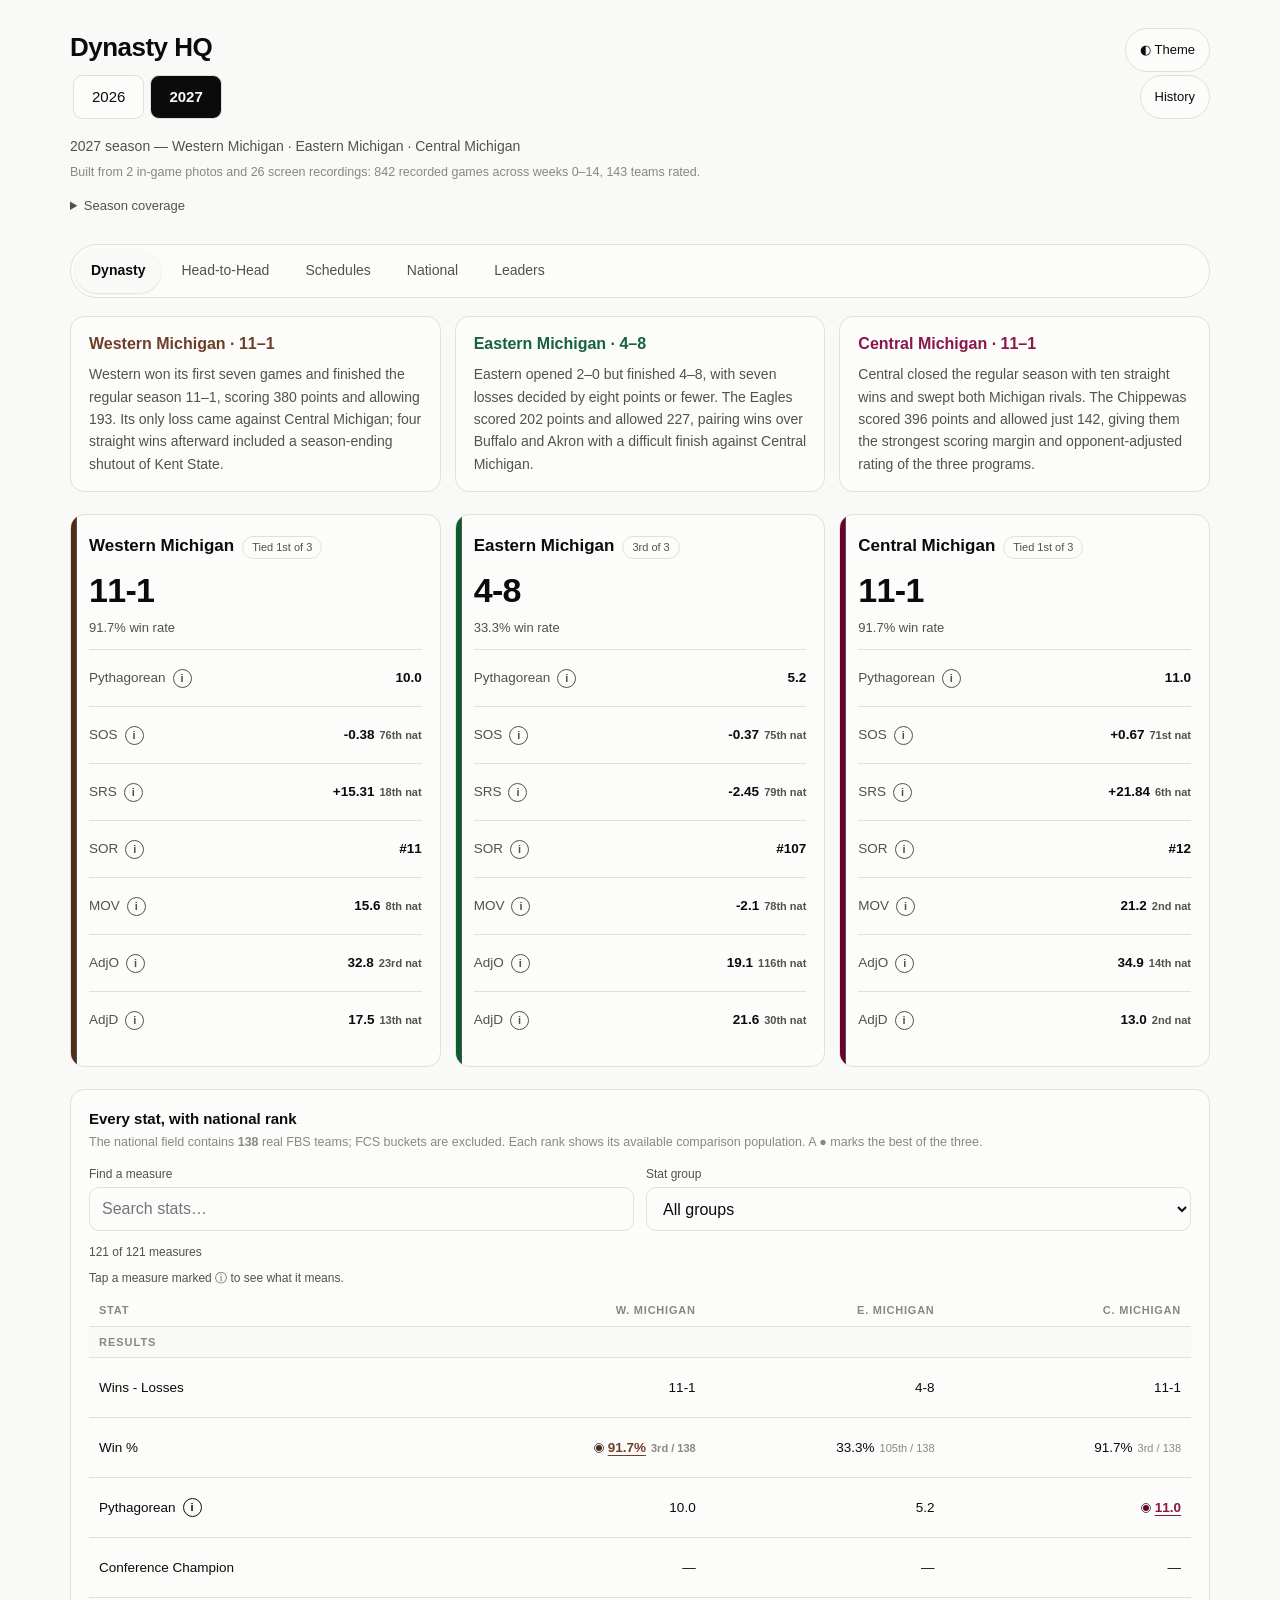
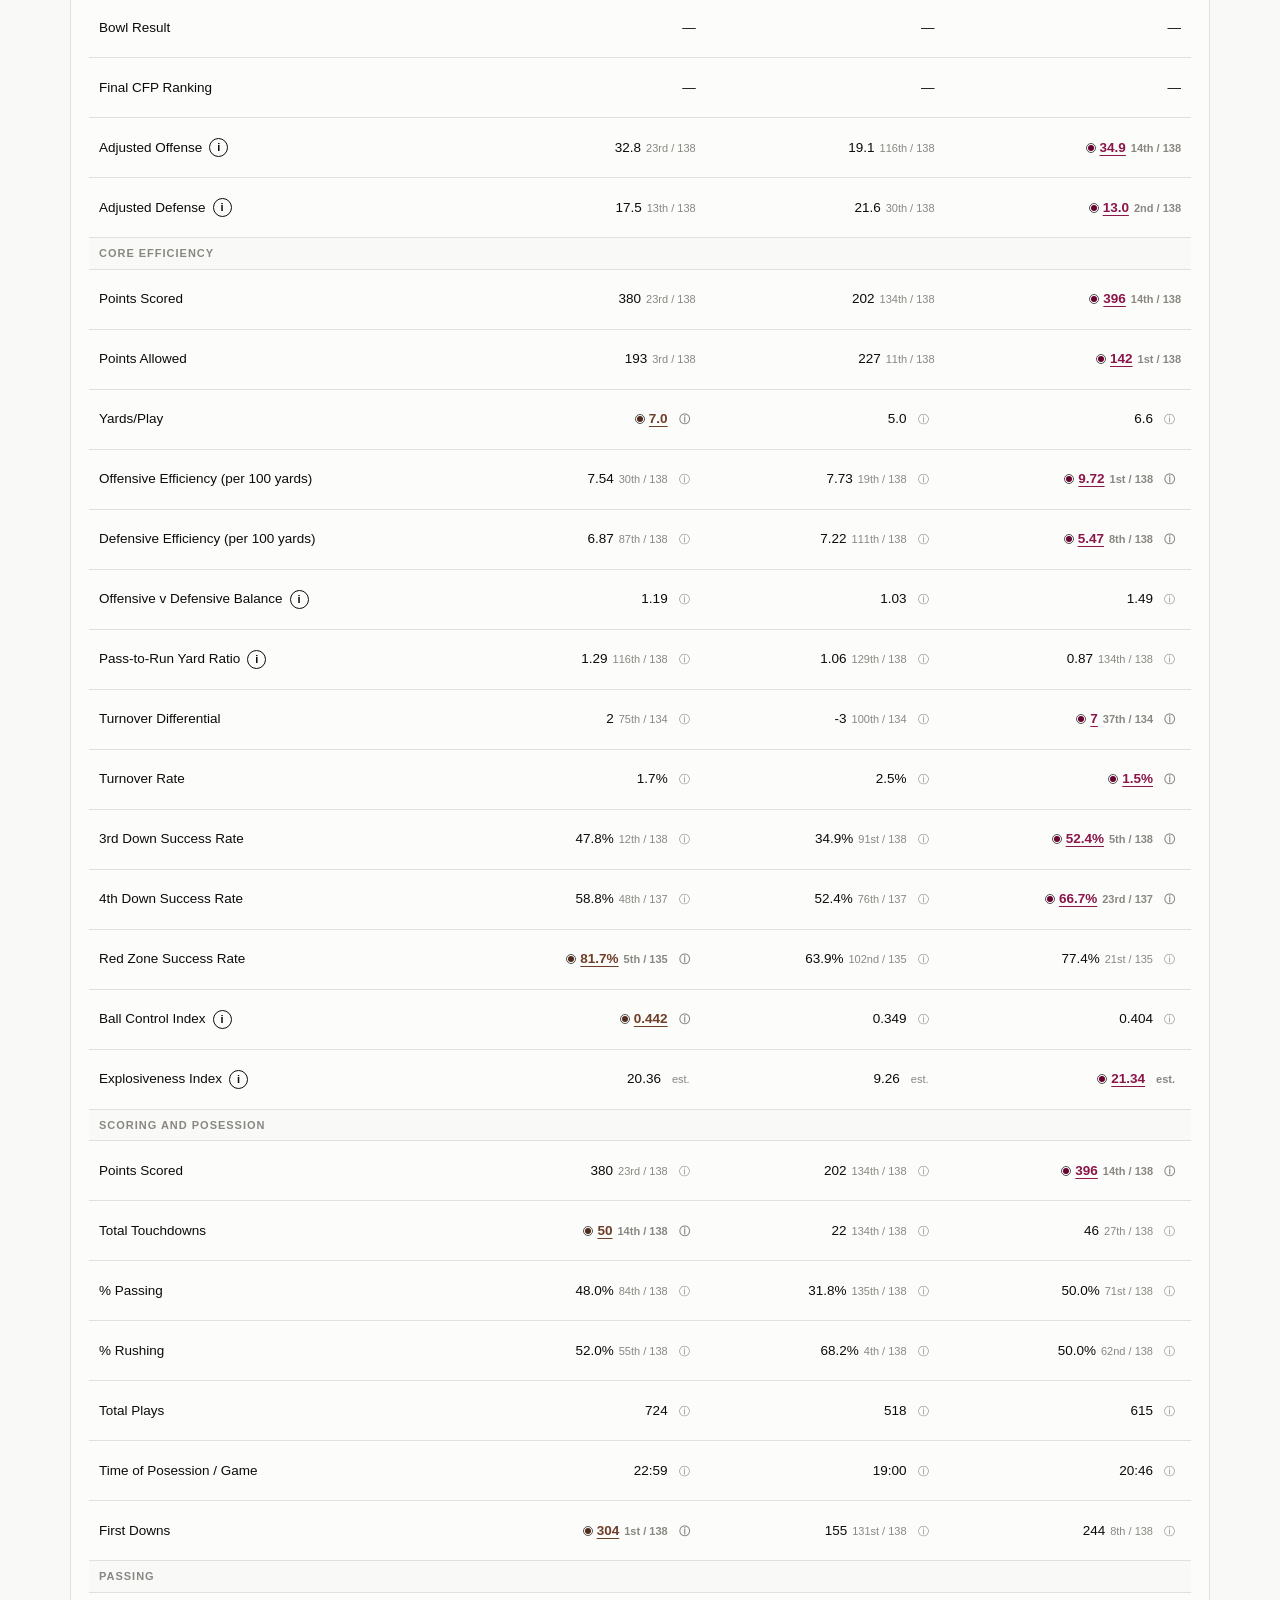
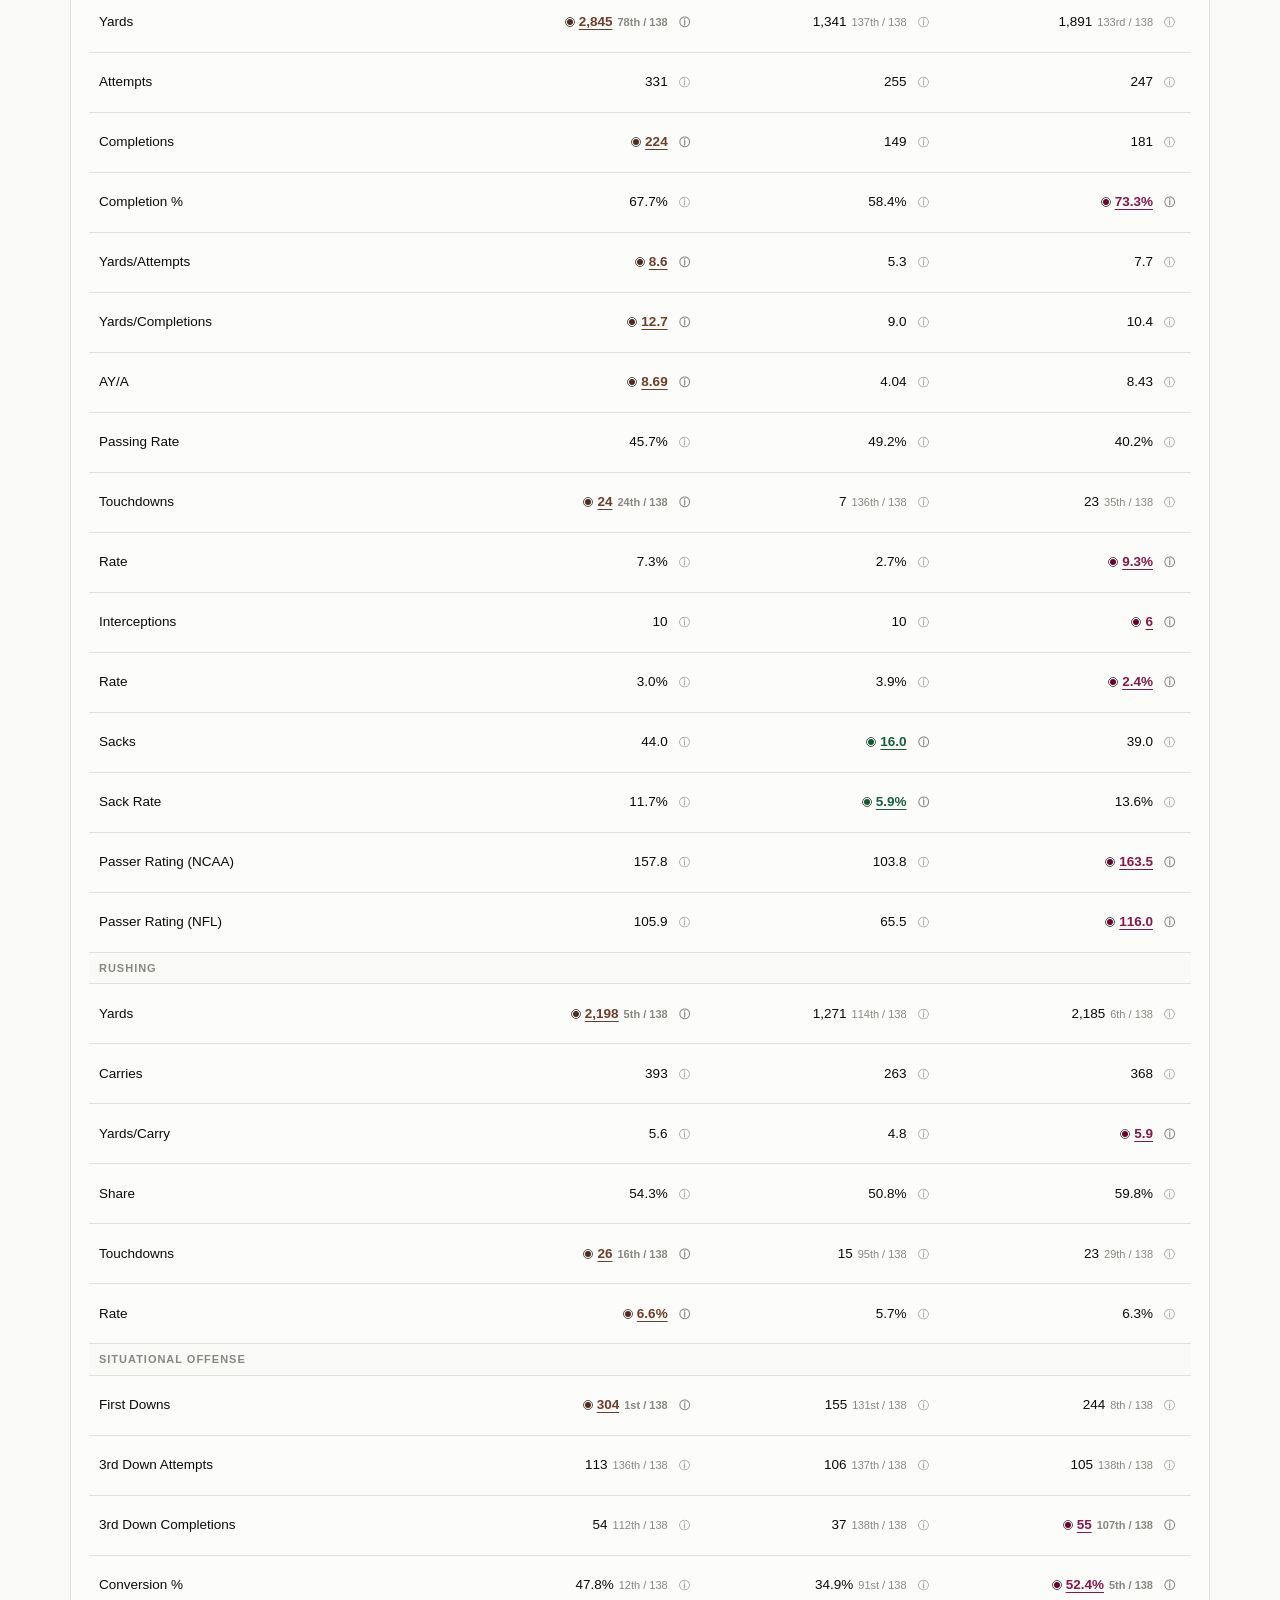
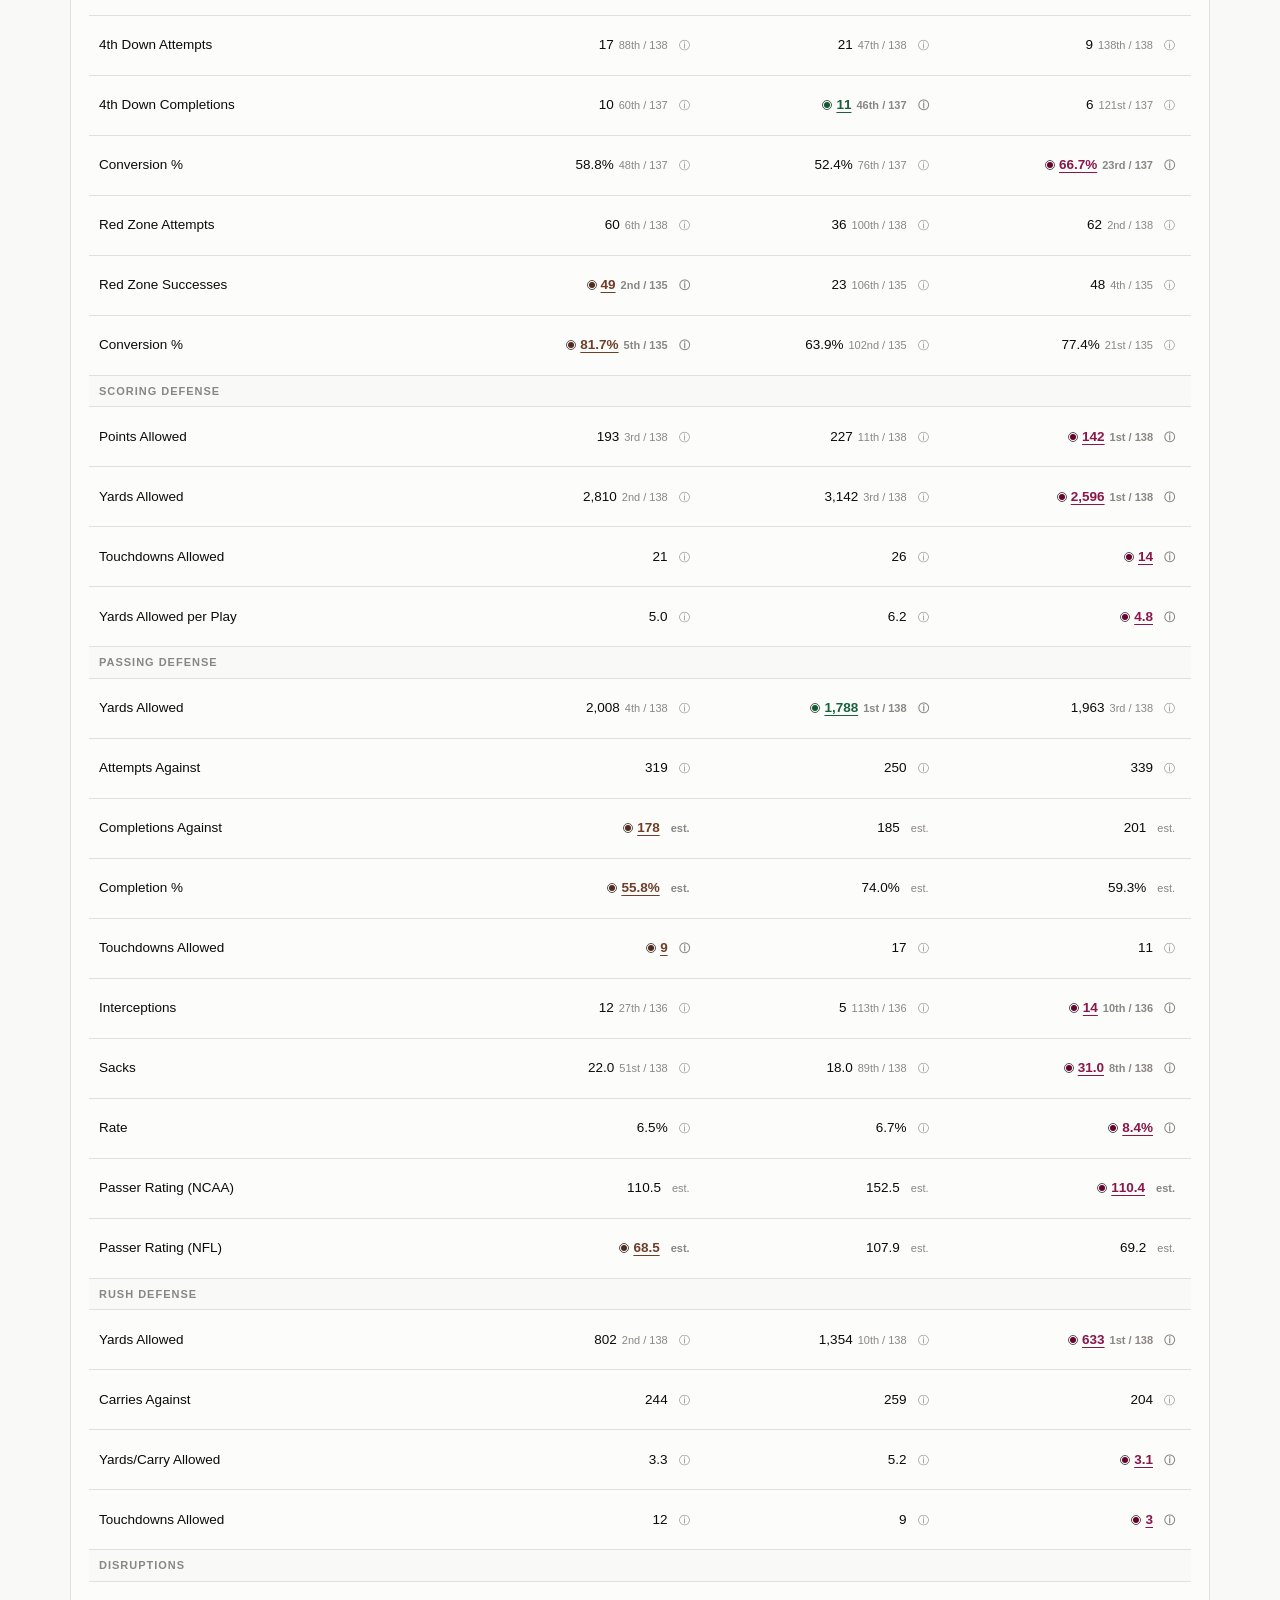
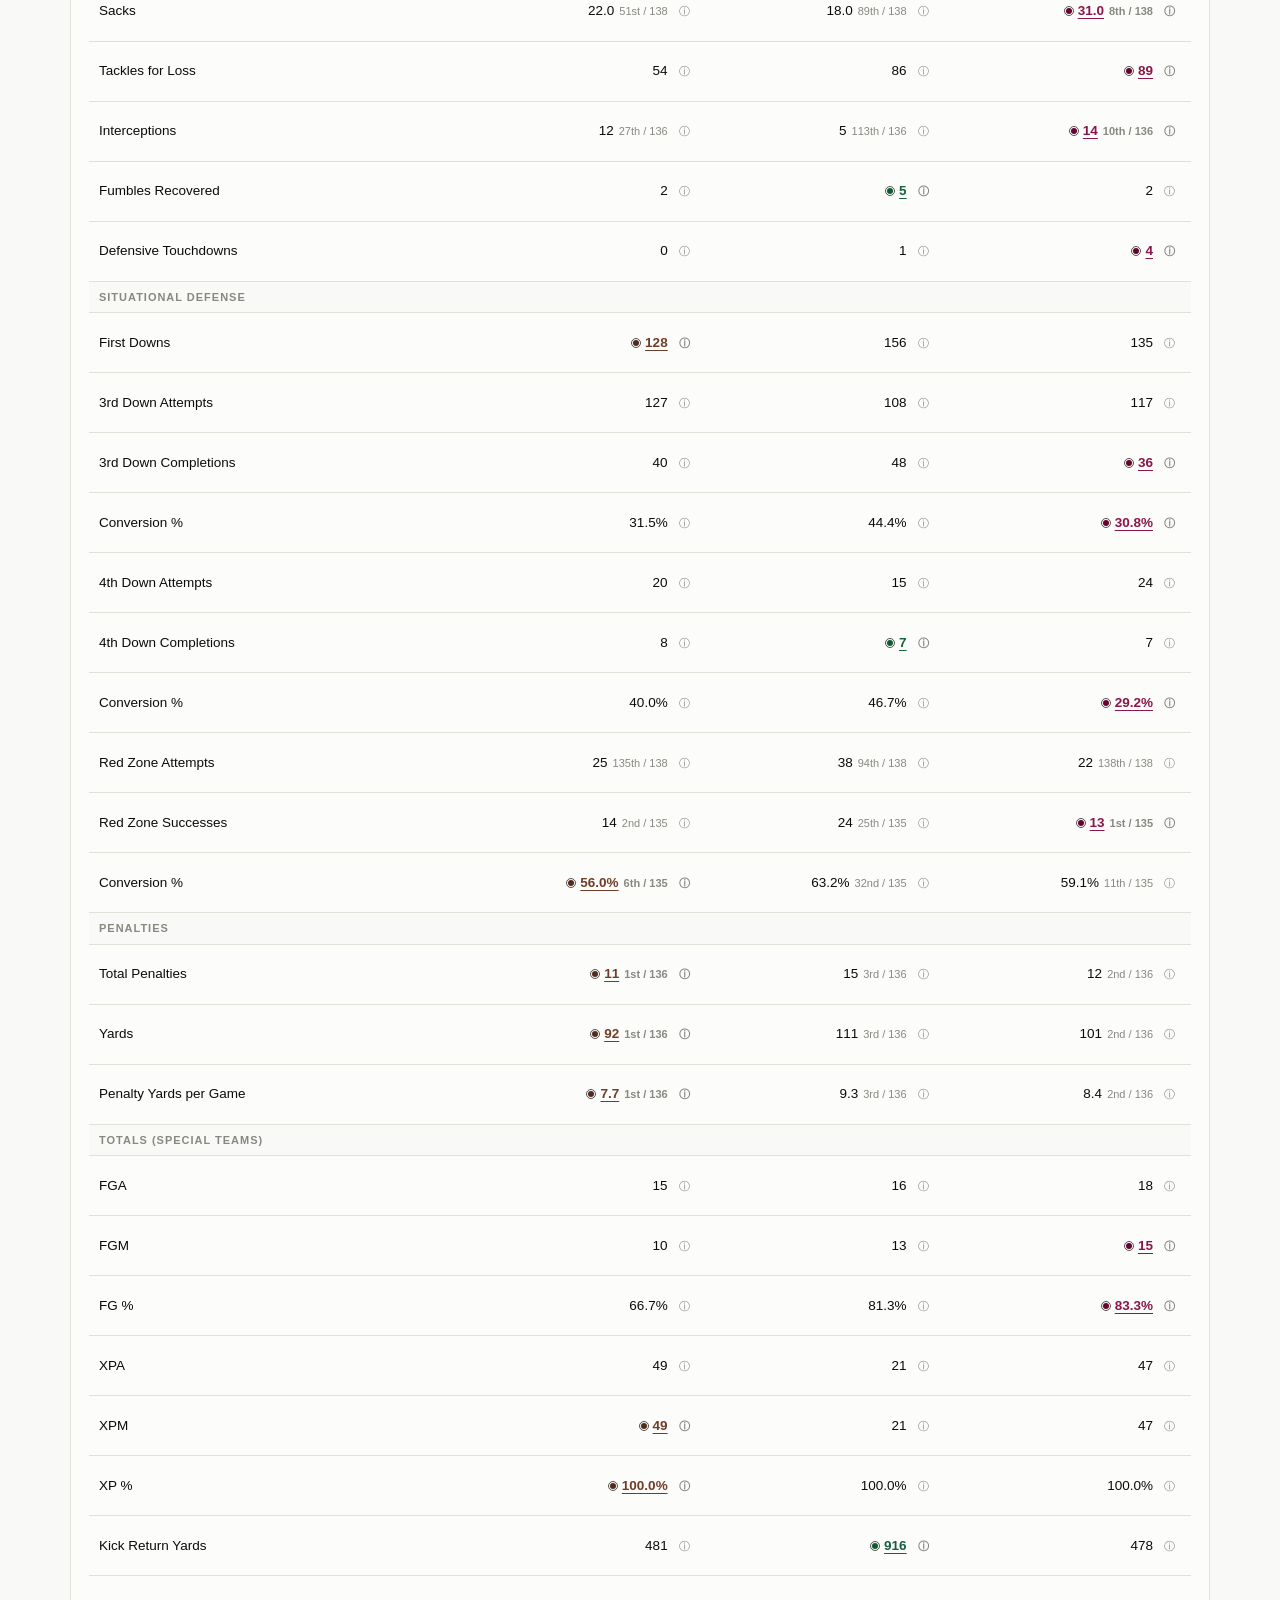
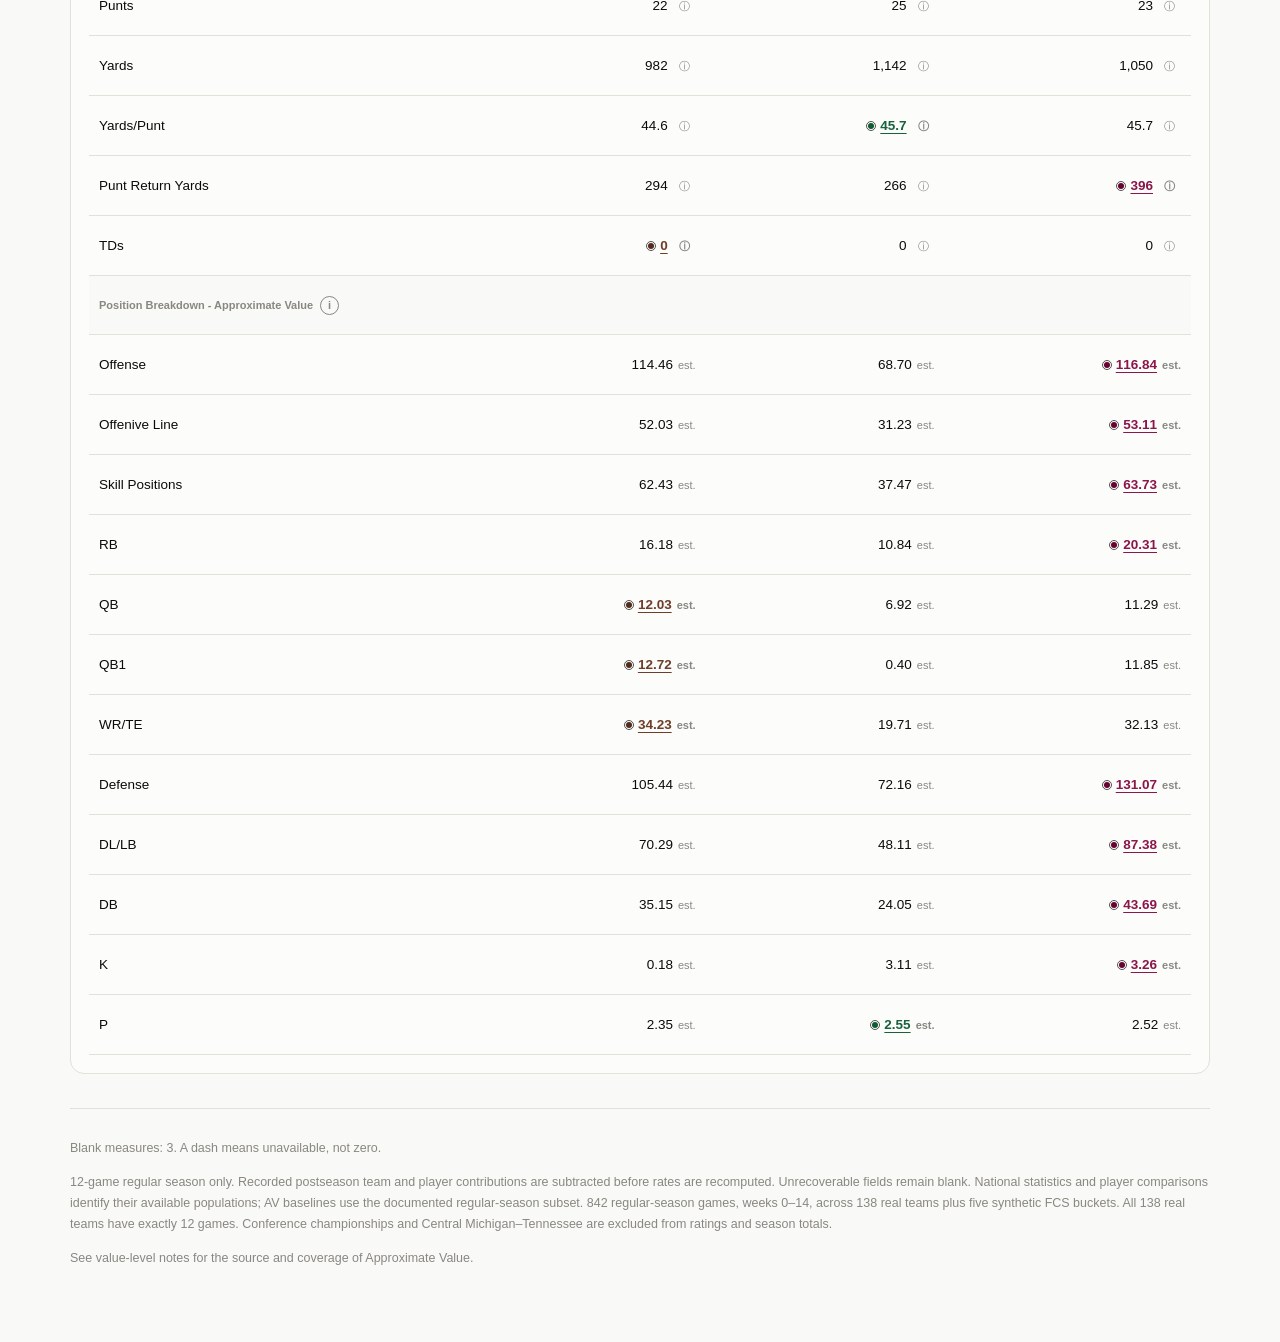
==== commit 364f0ba7: "Added 2027 stats" ====
--- a/index.html
+++ b/index.html
@@ -30,8 +30,9 @@
     <div class="cards" id="cards"></div>
     <div class="card open">
       <p class="h2">Every stat, with national rank</p>
-      <p class="note">Rank is out of the <b id="nteams"></b> real FBS teams on the national
-        Team Stats screens; the FCS buckets are excluded. A ● marks the best of the three.</p>
+      <p class="note">The national field contains <b id="nteams"></b> real FBS teams;
+        FCS buckets are excluded. Each rank shows its available comparison population.
+        A ● marks the best of the three.</p>
       <div class="stat-controls">
         <label>Find a measure<input type="search" id="statsearch" placeholder="Search stats…"></label>
         <label>Stat group<select id="statgroup"><option value="">All groups</option></select></label>
@@ -81,7 +82,7 @@
     </div>
     <div class="card">
       <p class="h2">National top 10</p>
-      <p class="note">Best ten teams in the country on any measure, from the same screens.</p>
+      <p class="note" id="nattop-note"></p>
       <div class="row"><label class="lbl" for="natpick">Stat</label><select id="natpick"></select></div>
       <div class="scroll" role="region" aria-label="National top ten" tabindex="0"><table id="nattop"></table></div>
     </div>
@@ -89,7 +90,7 @@
 
   <section id="v-leaders" class="hide">
     <div class="card">
-      <p class="h2">National player leaders</p>
+      <p class="h2">Player leaders</p>
       <p class="note" id="lead-note"></p>
       <div class="row" id="leadrow"><label class="lbl" for="leadpick">Category</label><select id="leadpick"></select></div>
       <p class="table-hint swipe-hint">Swipe the table sideways to see every stat.</p>
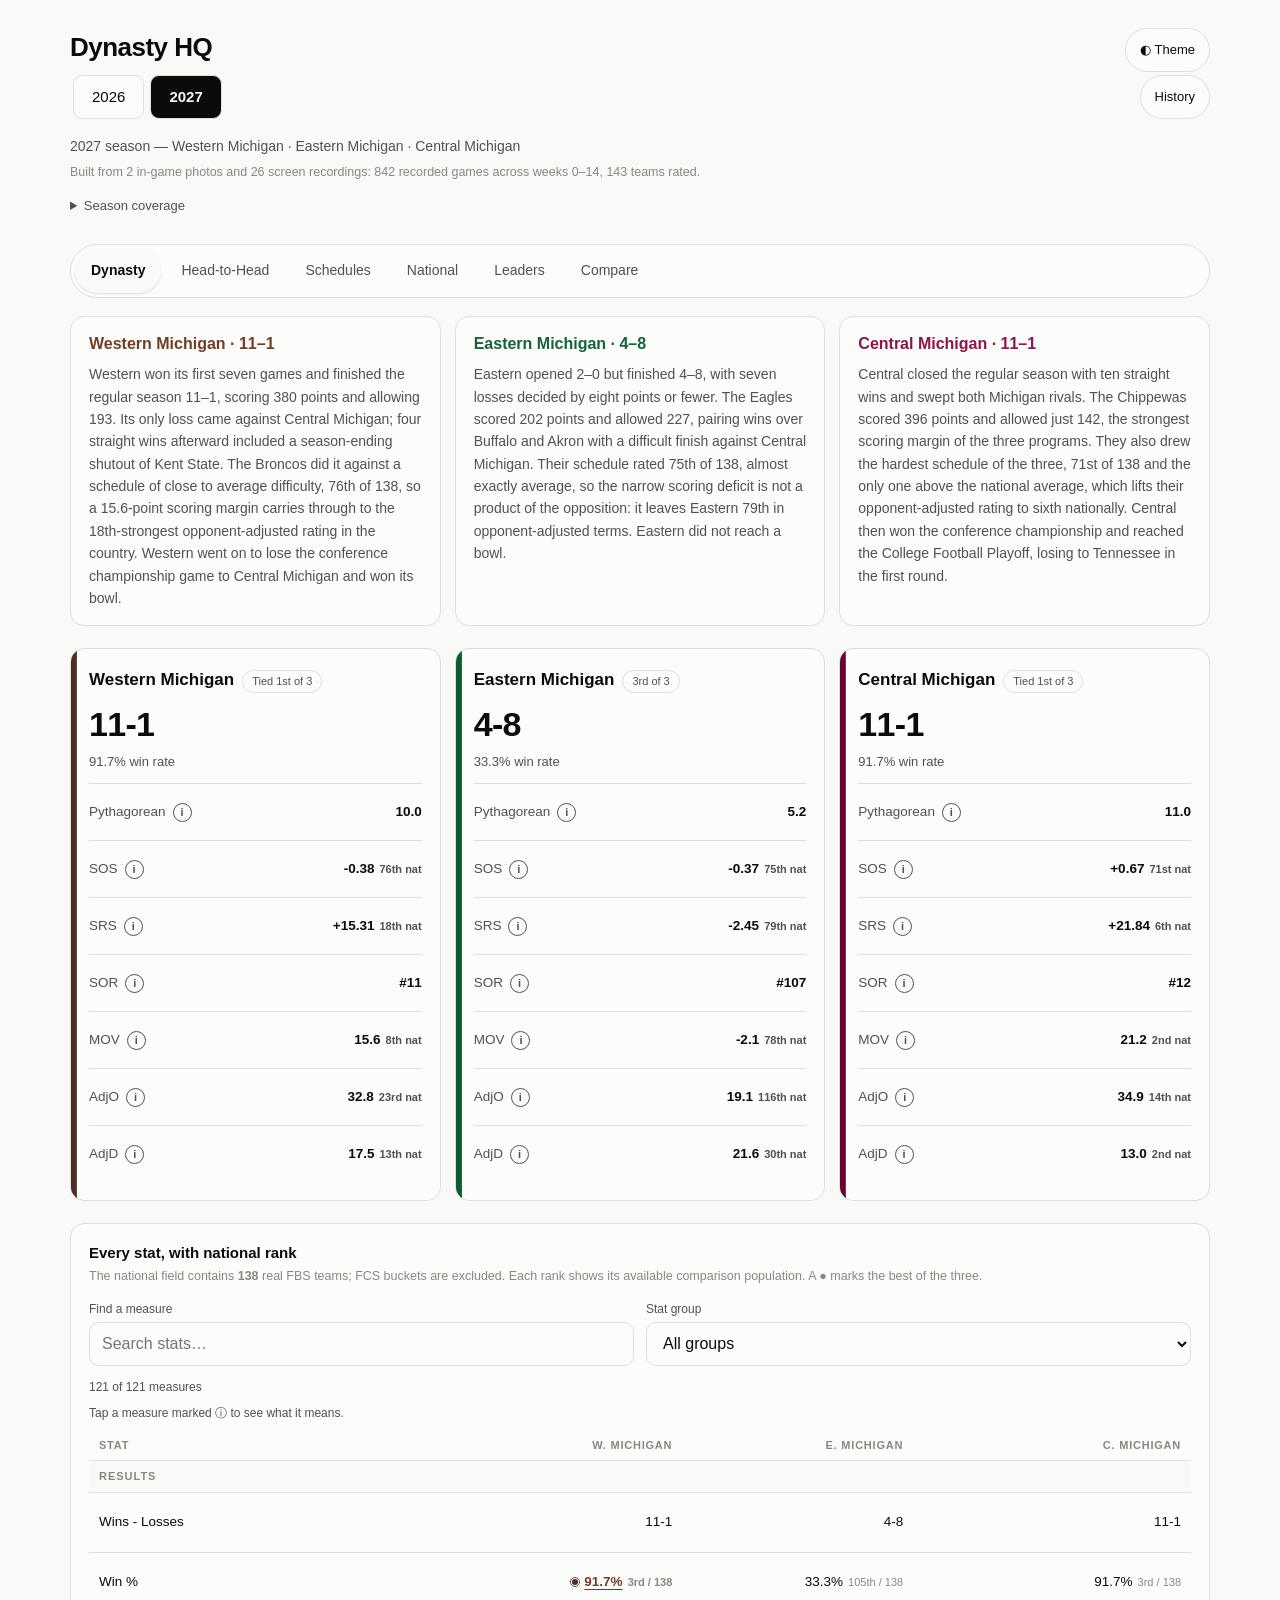
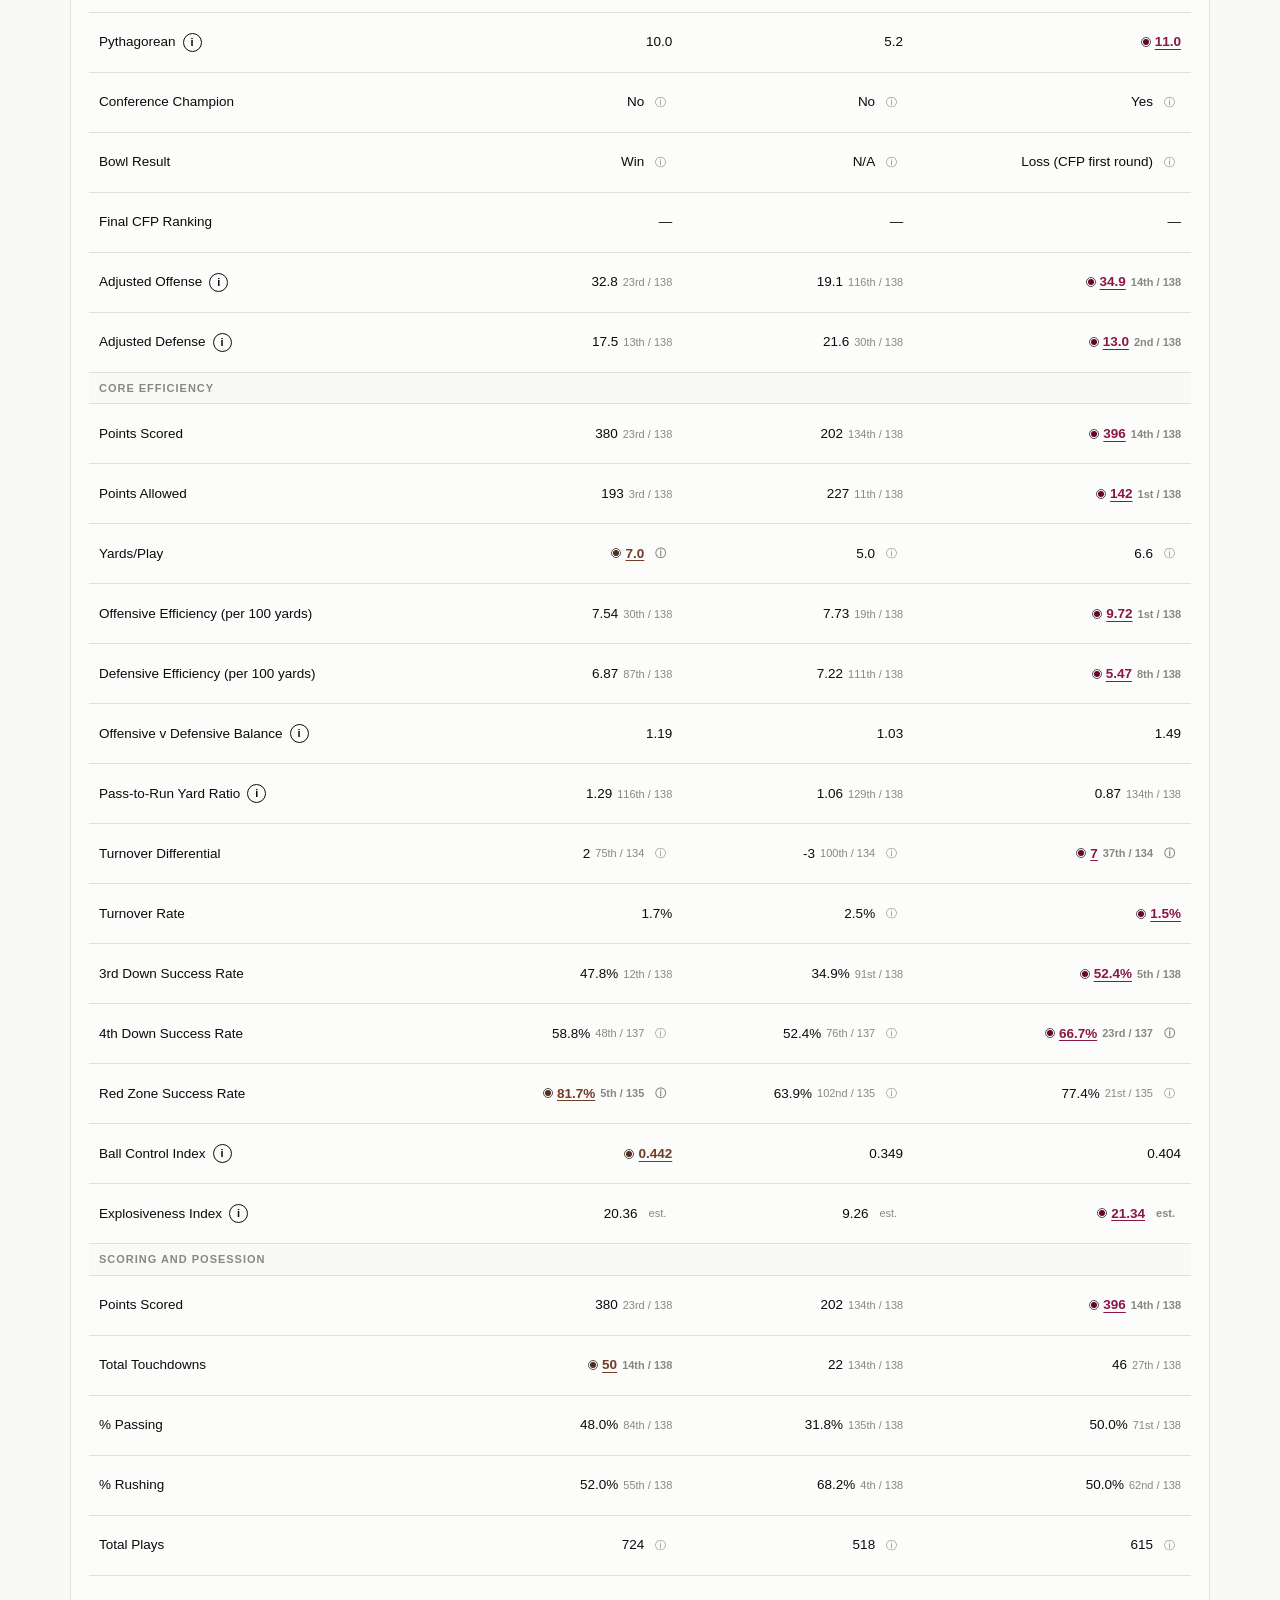
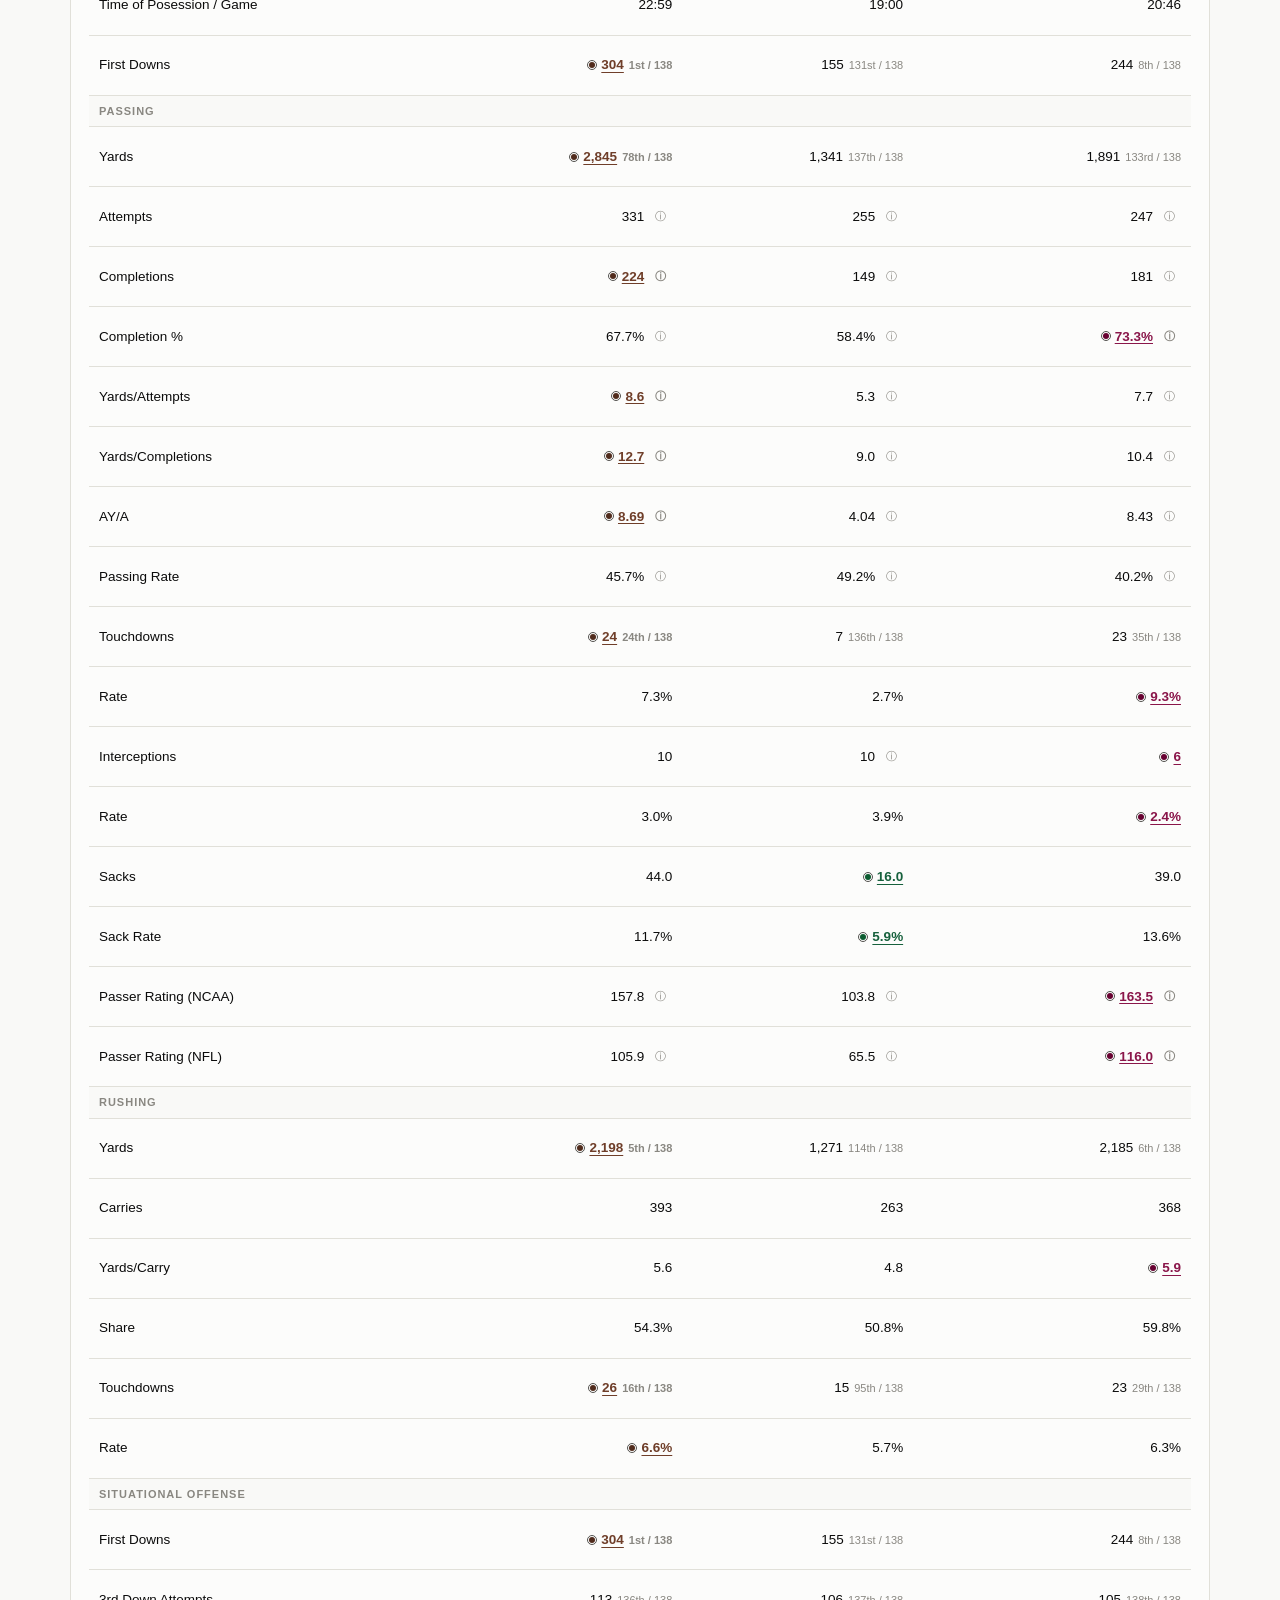
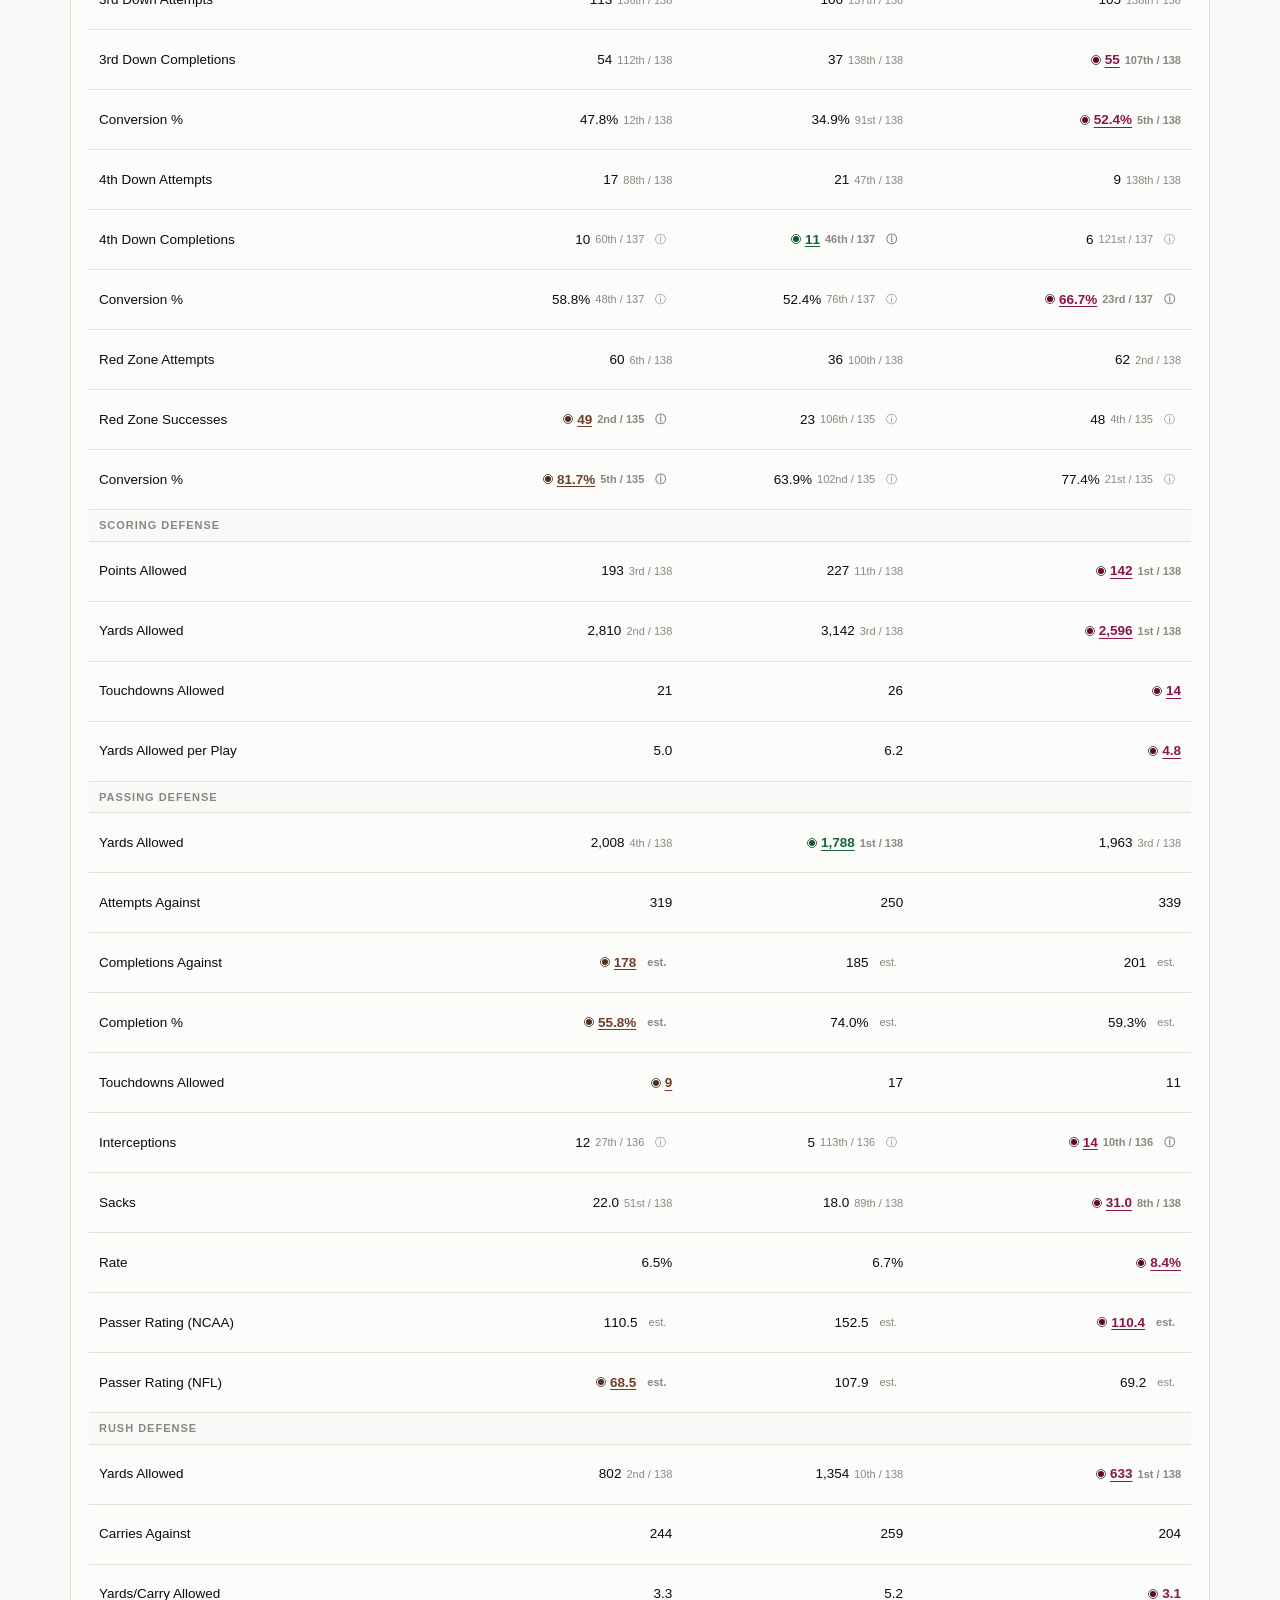
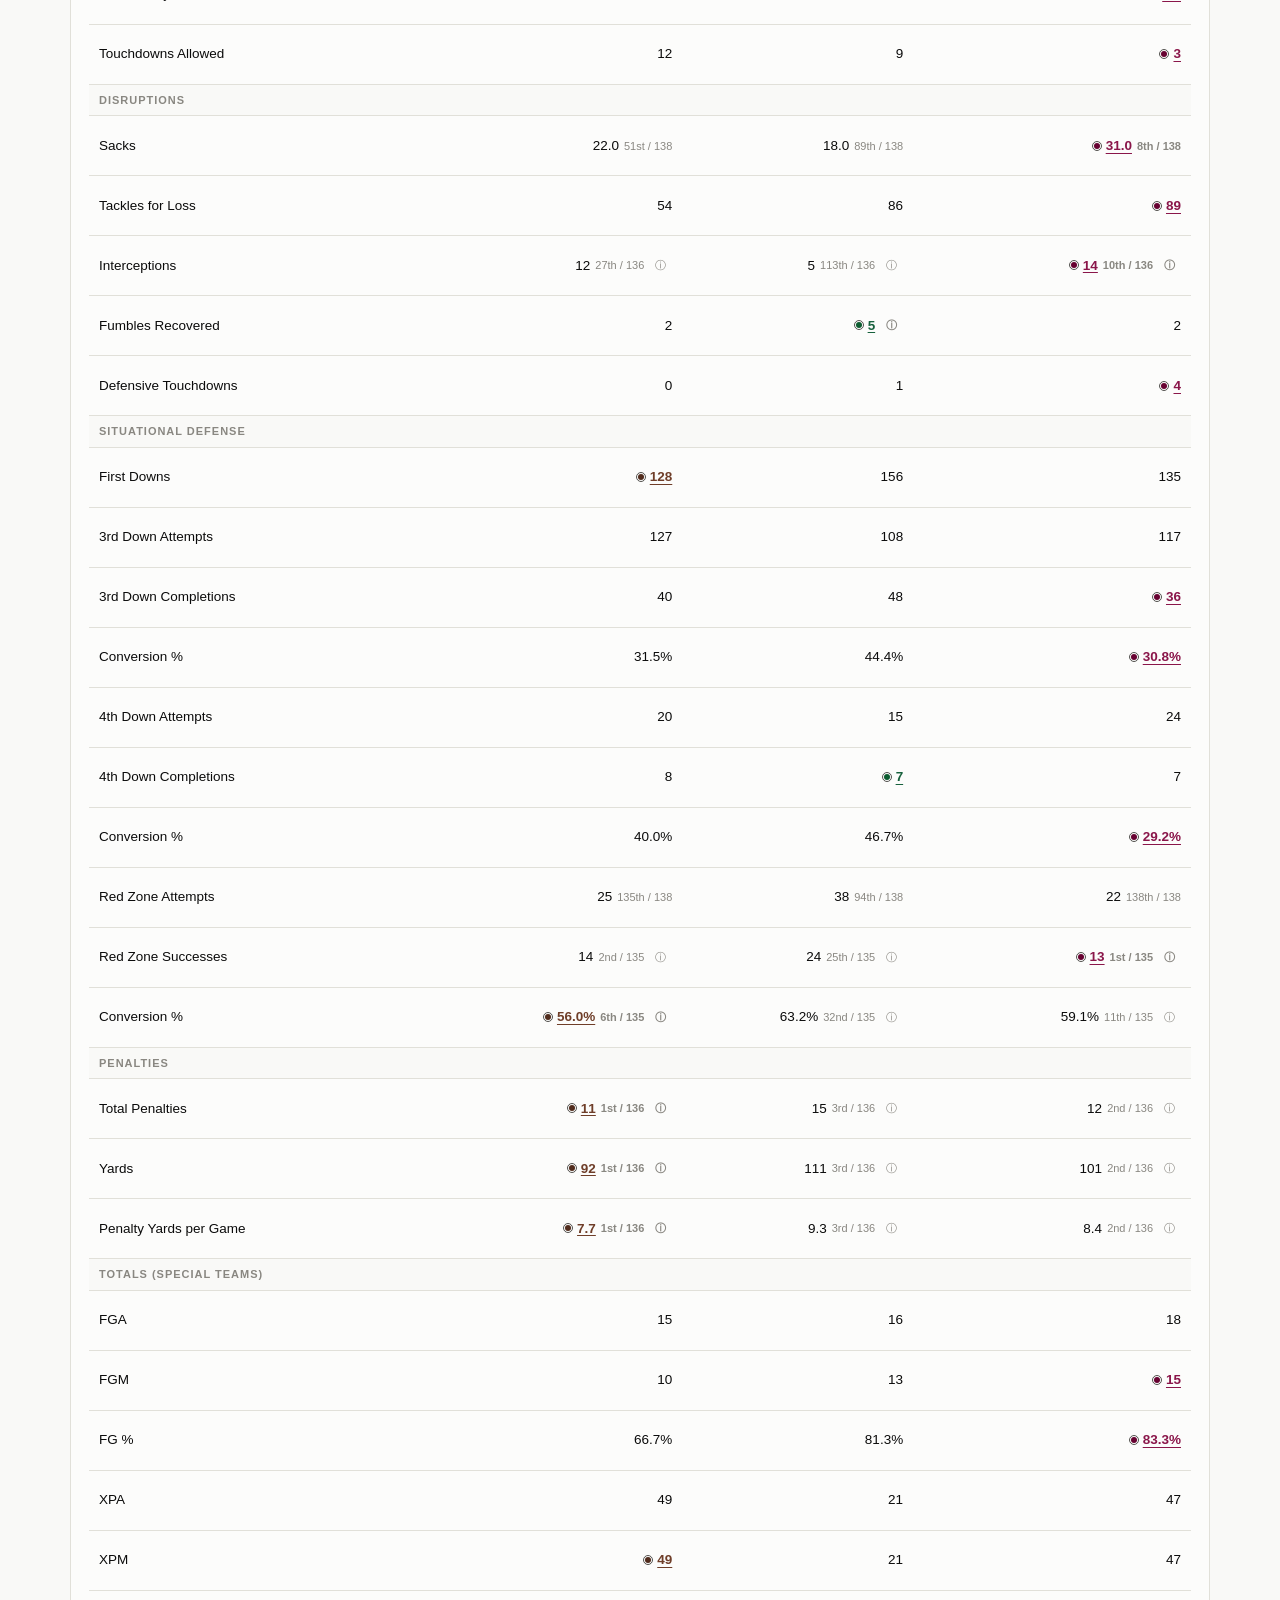
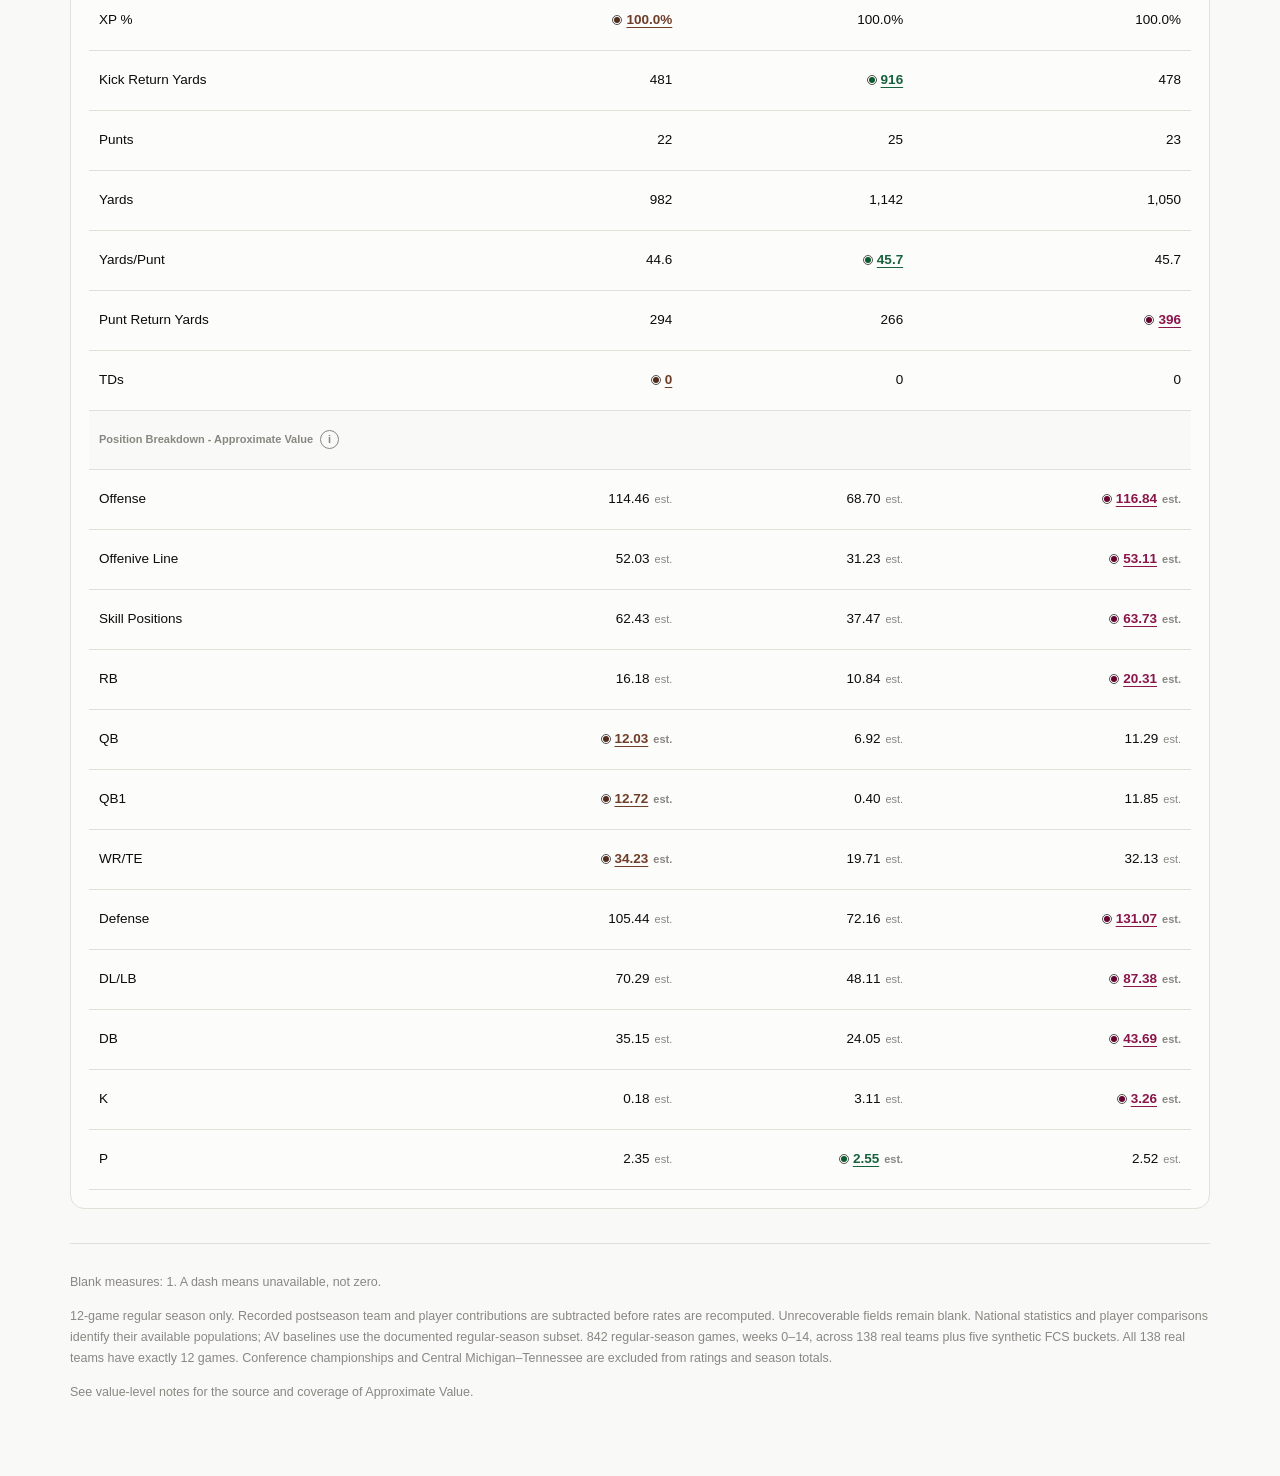
==== commit 642cbfaa: "More 2027 edits" ====
--- a/index.html
+++ b/index.html
@@ -23,6 +23,7 @@
     <button class="tab" data-v="sched">Schedules</button>
     <button class="tab" data-v="national">National</button>
     <button class="tab" data-v="leaders">Leaders</button>
+    <button class="tab" data-v="compare">Compare</button>
   </div>
 
   <section id="v-dynasty">
@@ -98,6 +99,14 @@
     </div>
   </section>
 
+  <section id="v-compare" class="hide">
+    <div class="card">
+      <p class="h2">Season comparison</p>
+      <p class="note" id="cmp-note">How this season compares with the other published season.</p>
+      <div id="cmp-host"></div>
+    </div>
+  </section>
+
   <div class="foot" id="foot"></div>
 </div>
 
--- a/assets/styles.css
+++ b/assets/styles.css
@@ -207,3 +207,36 @@
 
 .season-coverage{margin:8px 0 18px;font-size:13px;color:var(--ink2)}
 .season-coverage summary{cursor:pointer;min-height:32px;padding:6px 0}
+
+/* ---------- season comparison ---------- */
+.gen{border:1px solid var(--grid);background:var(--plane);border-radius:var(--radius);
+  padding:30px 22px;text-align:center}
+.gen-top{display:flex;align-items:center;justify-content:center;gap:9px}
+.gen-dot{width:9px;height:9px;border-radius:50%;background:var(--s3-text);
+  animation:gen-pulse 1.1s ease-in-out infinite}
+.gen-title{font-size:15px;font-weight:700;margin:0}
+.gen-step{color:var(--ink2);font-size:13px;margin:12px 0 16px;min-height:1.5em}
+.gen-bar{height:5px;background:var(--grid);border-radius:999px;overflow:hidden;
+  max-width:420px;margin:0 auto}
+.gen-fill{height:100%;width:3%;border-radius:999px;background:var(--s3-text);
+  transition:width linear}
+.gen-foot{color:var(--muted);font-size:11.5px;margin:16px 0 0}
+@keyframes gen-pulse{0%,100%{opacity:.25;transform:scale(.8)}50%{opacity:1;transform:scale(1.15)}}
+@media (prefers-reduced-motion:reduce){
+  .gen-dot{animation:none;opacity:.85}
+  .gen-fill{transition:none;width:100%}
+}
+.cmp-stand{font-size:14.5px;color:var(--ink2);margin:0 0 22px;max-width:72ch}
+.cmp-sec{margin:0 0 26px}
+.cmp-h{font-size:14.5px;font-weight:700;margin:0 0 8px;letter-spacing:-.01em}
+.cmp-p{font-size:14px;margin:0 0 10px;max-width:74ch}
+.cmp-facts{display:grid;grid-template-columns:repeat(auto-fit,minmax(178px,1fr));
+  gap:8px;margin:15px 0 4px}
+.cmp-fact{border:1px solid var(--grid);background:var(--plane);border-radius:10px;padding:8px 11px}
+.cmp-fact-l{font-size:10.5px;letter-spacing:.06em;text-transform:uppercase;color:var(--muted);
+  margin-bottom:3px}
+.cmp-fact-v{font-size:14px;font-variant-numeric:tabular-nums}
+.cmp-a{color:var(--ink2)}
+.cmp-arrow{color:var(--axis);margin:0 5px}
+.cmp-b{font-weight:700}
+.cmp-foot{margin-top:20px;padding-top:14px;border-top:1px solid var(--grid)}
